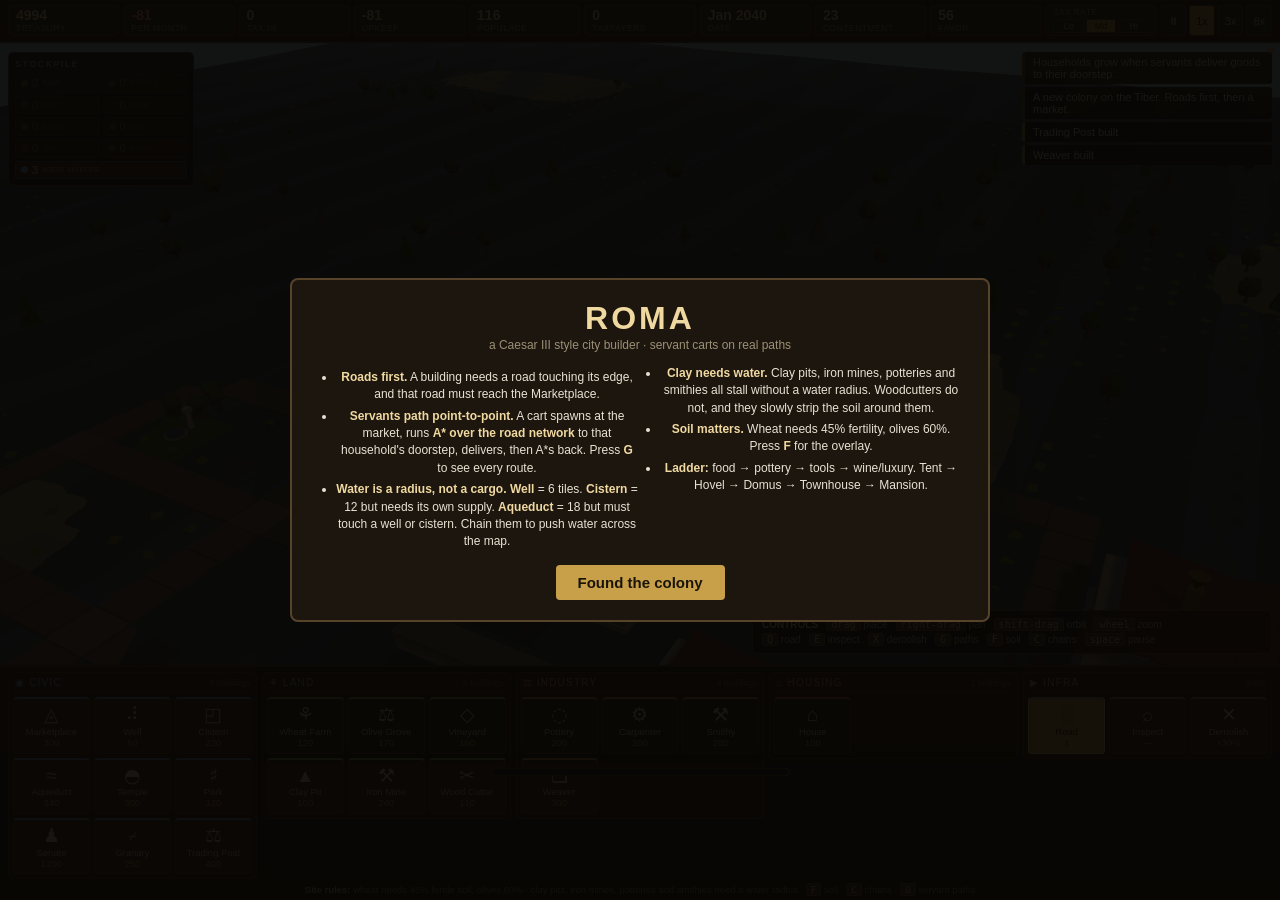
==== roma.html @ ec07c7ff "ROMA - 3D Caesar III style city builder" ====
<!DOCTYPE html><html><head><meta charset="utf-8">
<title>ROMA — a Caesar III style city builder</title>
<meta name="viewport" content="width=device-width,initial-scale=1">
<style>
*{box-sizing:border-box}
html,body{margin:0;height:100%;overflow:hidden;background:#0e1216;
 font-family:"Trebuchet MS",Verdana,sans-serif;color:#e8e2d4;user-select:none}
canvas{display:block}
button{font-family:inherit}

/* ================= top resource GRID ================= */
#top{position:fixed;top:0;left:0;right:0;z-index:10;
 background:linear-gradient(#241c14,#15110c);border-bottom:2px solid #4a3a22;padding:5px 8px;
 display:grid;grid-template-columns:repeat(auto-fit,minmax(84px,1fr));gap:4px;align-items:stretch}
#top{grid-auto-flow:row;grid-auto-columns:1fr}
.stat{background:#2e2418;border:1px solid #57432a;border-radius:4px;padding:2px 7px;font-size:10px;line-height:1.05}
.stat b{display:block;font-size:14px;color:#f0d9a0}
.stat span{color:#9c8f78;font-size:8.5px;text-transform:uppercase;letter-spacing:.5px}
.speeds{display:flex;gap:3px;align-items:center;justify-content:center}
.speeds button{background:#2e2418;color:#e8d2a0;border:1px solid #57432a;flex:1;height:100%;min-height:26px;
 cursor:pointer;border-radius:3px;font-size:11px}
.speeds button.on{background:#c8a04a;color:#1a1408}

/* ================= left: stockpile grid ================= */
#stockpanel{position:fixed;left:8px;top:52px;z-index:9;width:186px;
 background:rgba(16,12,8,.9);border:1px solid #57432a;border-radius:5px;padding:6px}
#stockpanel h4{margin:0 0 5px;font-size:9px;letter-spacing:1.4px;color:#9c8f78;text-transform:uppercase}
#res{display:grid;grid-template-columns:1fr 1fr;gap:3px}
.chip{background:rgba(46,36,24,.75);border:1px solid #43341f;border-radius:3px;padding:2px 5px;font-size:11px;
 display:flex;align-items:center;gap:4px;line-height:1.15}
.chip i{width:7px;height:7px;border-radius:50%;flex:0 0 auto}
.chip em{color:#9c8f78;font-style:normal;font-size:8.5px;display:block;letter-spacing:.3px}
.chip b{font-weight:normal}
.chip.zero{opacity:.4}
.chip.water{grid-column:1/-1;border-color:#2a4a68}

/* ================= notifications ================= */
#msgs{position:fixed;top:52px;right:8px;width:250px;z-index:9;display:flex;flex-direction:column;gap:3px}
#msgs div{background:rgba(18,14,9,.88);border-left:3px solid #6a5a3a;border-radius:3px;padding:4px 8px;font-size:11px;
 display:flex;justify-content:space-between;gap:6px;animation:slide .25s ease-out}
@keyframes slide{from{opacity:0;transform:translateX(14px)}to{opacity:1;transform:none}}
#msgs div.ok{border-color:#7aa85a}#msgs div.bad{border-color:#c85a5a}#msgs div.good{border-color:#c8a04a}
#msgs .ct{color:#9c8f78;font-size:10px}
#msgdot{position:fixed;top:47px;right:6px;width:6px;height:6px;border-radius:50%;background:#c8a04a;transition:opacity .4s;z-index:12}

/* ================= chain chart grid ================= */
#chains{position:fixed;left:8px;top:196px;width:352px;max-height:50vh;overflow-y:auto;z-index:9;
 background:rgba(16,12,8,.95);border:1px solid #57432a;border-radius:5px;padding:7px 9px;display:none}
#chains h3{margin:0 0 3px;font-size:9px;letter-spacing:1.4px;color:#f0d9a0;text-transform:uppercase}
#chains .hint{color:#9c8f78;font-size:9.5px;margin:0 0 7px;line-height:1.35}
#chgrid{display:grid;grid-template-columns:1fr 1fr;gap:3px}
.chcell{background:rgba(46,36,24,.55);border:1px solid #43341f;border-left-width:3px;border-radius:3px;
 padding:3px 5px;font-size:10px;line-height:1.25}
.chcell.civic{border-left-color:#6a8ac8}.chcell.prod{border-left-color:#7aa85a}
.chcell.ind{border-left-color:#c88a4a}.chcell.res{border-left-color:#c85a7a}.chcell.infra{border-left-color:#8a8a8a}
.chname{display:flex;align-items:center;gap:4px;color:#f0d9a0;font-size:10px}
.chreq{color:#b9a97f;font-size:9px;display:block;margin-top:1px}

/* ================= selection ================= */
#selbox{position:fixed;right:8px;top:196px;width:250px;background:rgba(18,14,9,.94);border:1px solid #57432a;
 border-radius:5px;padding:8px 10px;z-index:9;font-size:11.5px;display:none}
#selbox .hdr{color:#f0d9a0;font-size:14px;margin-bottom:5px;border-bottom:1px solid #4a3a22;padding-bottom:3px;
 display:flex;justify-content:space-between}
#selbox .body2{color:#9c8f78;font-size:10.5px;margin:5px 0}
#selbox .warn{color:#ff9090;margin:4px 0;font-size:10.5px}
#selbox button{background:#5a2a22;color:#ffd0c0;border:1px solid #8a4a3a;border-radius:3px;padding:3px 8px;
 cursor:pointer;font-size:11px}
#selgrid{display:grid;grid-template-columns:1fr 1fr;gap:3px;margin:5px 0}
#selgrid div{background:rgba(46,36,24,.5);border:1px solid #43341f;border-radius:3px;padding:2px 5px;font-size:10px}
#selgrid span{display:block;color:#9c8f78;font-size:8.5px;text-transform:uppercase}

/* ================= help ================= */
#help{position:fixed;right:8px;bottom:122px;background:rgba(16,12,8,.86);border:1px solid #57432a;border-radius:5px;
 padding:6px 9px;font-size:10px;z-index:9;color:#bdb29a;line-height:1.5}
#help b{color:#f0d9a0}
kbd{background:#3a2e1e;border:1px solid #6a5436;border-radius:3px;padding:0 4px;color:#f0d9a0}

#ghostinfo{position:fixed;left:50%;transform:translateX(-50%);bottom:124px;min-width:300px;text-align:center;z-index:11;background:rgba(18,14,9,.92);
 border:1px solid #57432a;border-radius:4px;padding:3px 12px;font-size:11.5px;color:#d8ceb8;pointer-events:none}

/* ================= command GRID dock (AoE style) ================= */
#bar{position:fixed;left:0;right:0;bottom:0;z-index:10;background:linear-gradient(#1a140d,#0d0a07);
 border-top:2px solid #4a3a22;padding:5px 8px}
#dock{display:flex;flex-wrap:wrap;justify-content:center;gap:5px;align-items:flex-start;max-width:1560px;margin:0 auto}
.group{background:rgba(28,21,13,.75);border:1px solid #43341f;border-radius:5px;padding:4px;
 flex:1 1 14%;min-width:212px;max-width:300px}
.ghead{display:flex;justify-content:space-between;align-items:baseline;font-size:10px;letter-spacing:1.2px;
 text-transform:uppercase;padding:0 2px 4px;margin-bottom:4px;border-bottom:1px solid #43341f}
.gsub{color:#7a6a4a;letter-spacing:0;text-transform:none;font-size:8.5px}
.g-civic .ghead{color:#8fb0e8}.g-prod .ghead{color:#9cc87a}
.g-ind .ghead{color:#e0a868}.g-res .ghead{color:#e884a4}.g-infra .ghead{color:#b0b0b0}
.cards{display:grid;grid-template-columns:repeat(3,minmax(0,1fr));gap:4px}
.card{background:#241b12;border:1px solid #43341f;border-top:2px solid #5a4630;border-radius:4px;
 padding:5px 4px 4px;cursor:pointer;text-align:center;line-height:1.15;overflow:hidden;
 display:flex;flex-direction:column;align-items:center;justify-content:flex-start}
.card:hover{background:#3f2f1e;transform:translateY(-1px)}
.card.on{background:#c8a04a;border-color:#f0d9a0;color:#1a1408}
.card.on .ccost{color:#4a3a10}
.card .cic{font-size:19px;line-height:1.15;color:#e8dcc0}
.card.on .cic{color:#2a2010}
.cnm{font-size:9.5px;color:#d8ceb8;margin-top:1px;white-space:nowrap;overflow:hidden;text-overflow:ellipsis;max-width:100%}
.card.on .cnm{color:#1a1408}
.ccost{font-size:9.5px;color:#c8a04a;line-height:1.1}
.card.civic{border-top-color:#6a8ac8}.card.prod{border-top-color:#7aa85a}
.card.ind{border-top-color:#c88a4a}.card.res{border-top-color:#c85a7a}.card.infra{border-top-color:#8a8a8a}
.card.poor{opacity:.5}
.card.danger{border-top-color:#c85a5a}
#docknote{font-size:9.5px;color:#8a7c62;margin-top:5px;text-align:center}
#docknote b{color:#c8b088}
#help{position:fixed;right:8px;bottom:246px;width:520px;}

/* ================= treasury stat cards ================= */
.stat.money b{color:#f0d9a0}
.stat.pos b{color:#8fe08f}.stat.neg b{color:#ff9090}
.stat.taxrate{display:flex;flex-direction:column;justify-content:center;gap:2px}
.stat .trbtns{display:flex;gap:2px}
.stat .trbtns button{flex:1;background:#2e2418;color:#c8b898;border:1px solid #57432a;border-radius:2px;
 font-size:9px;padding:1px 0;cursor:pointer}
.stat .trbtns button.on{background:#c8a04a;color:#1a1408}

/* ================= intro ================= */
#intro{position:fixed;inset:0;background:rgba(8,6,4,.93);z-index:50;display:flex;align-items:center;justify-content:center}
#intro .card{max-width:700px;background:#1d160e;border:2px solid #57432a;border-radius:8px;padding:20px 26px}
#intro h1{margin:0 0 2px;color:#f0d9a0;font-size:32px;letter-spacing:3px}
#intro h2{margin:0 0 12px;color:#9c8f78;font-size:12px;font-weight:normal}
#intro ul{padding-left:18px;margin:0;columns:2;column-gap:22px}
#intro li{margin:4px 0;font-size:12px;line-height:1.45;break-inside:avoid}
#intro button{margin-top:14px;background:#c8a04a;color:#1a1408;border:none;border-radius:4px;
 padding:9px 22px;font-size:15px;cursor:pointer;font-weight:bold}
#intro b{color:#f0d9a0}

</style></head><body>
<div id="top"></div>
<div id="stockpanel"><h4>Stockpile</h4><div id="res"></div></div>
<div id="msgdot"></div>
<div id="msgs"></div>
<div id="chains"><h3>Production chains</h3>
  <p class="hint">Every industry states what it eats and what it makes. Water and soil are site requirements, not cargo.</p>
  <div id="chgrid"></div></div>
<div id="selbox"></div>
<div id="help">
<b>CONTROLS</b> &nbsp; <kbd>drag</kbd> place &nbsp; <kbd>right-drag</kbd> pan &nbsp; <kbd>shift-drag</kbd> orbit &nbsp; <kbd>wheel</kbd> zoom<br>
<kbd>Q</kbd> road &nbsp; <kbd>E</kbd> inspect &nbsp; <kbd>X</kbd> demolish &nbsp; <kbd>G</kbd> paths &nbsp; <kbd>F</kbd> soil &nbsp; <kbd>C</kbd> chains &nbsp; <kbd>space</kbd> pause
</div>
<div id="ghostinfo"></div>
<div id="bar">
  <div id="dock"></div>
  <div id="docknote"><b>Site rules:</b> wheat needs 45% fertile soil, olives 60% &middot; clay pits, iron mines, potteries and smithies need a water radius &middot; <kbd>F</kbd> soil &middot; <kbd>C</kbd> chains &middot; <kbd>G</kbd> servant paths</div>
</div>
<div id="intro"><div class="card">
<h1>ROMA</h1><h2>a Caesar III style city builder &middot; servant carts on real paths</h2>
<ul>
<li><b>Roads first.</b> A building needs a road touching its edge, and that road must reach the Marketplace.</li>
<li><b>Servants path point-to-point.</b> A cart spawns at the market, runs <b>A* over the road network</b> to that
    household's doorstep, delivers, then A*s back. Press <b>G</b> to see every route.</li>
<li><b>Water is a radius, not a cargo.</b> <b>Well</b> = 6 tiles. <b>Cistern</b> = 12 but needs its own supply.
    <b>Aqueduct</b> = 18 but must touch a well or cistern. Chain them to push water across the map.</li>
<li><b>Clay needs water.</b> Clay pits, iron mines, potteries and smithies all stall without a water radius.
    Woodcutters do not, and they slowly strip the soil around them.</li>
<li><b>Soil matters.</b> Wheat needs 45% fertility, olives 60%. Press <b>F</b> for the overlay.</li>
<li><b>Ladder:</b> food &rarr; pottery &rarr; tools &rarr; wine/luxury.
    Tent &rarr; Hovel &rarr; Domus &rarr; Townhouse &rarr; Mansion.</li>
</ul>
<button onclick="document.getElementById('intro').style.display='none'">Found the colony</button>
</div></div>
<script>/**
 * @license
 * Copyright 2010-2023 Three.js Authors
 * SPDX-License-Identifier: MIT
 */
const REVISION = '160';

const MOUSE = { LEFT: 0, MIDDLE: 1, RIGHT: 2, ROTATE: 0, DOLLY: 1, PAN: 2 };
const TOUCH = { ROTATE: 0, PAN: 1, DOLLY_PAN: 2, DOLLY_ROTATE: 3 };
const CullFaceNone = 0;
const CullFaceBack = 1;
const CullFaceFront = 2;
const CullFaceFrontBack = 3;
const BasicShadowMap = 0;
const PCFShadowMap = 1;
const PCFSoftShadowMap = 2;
const VSMShadowMap = 3;
const FrontSide = 0;
const BackSide = 1;
const DoubleSide = 2;
const TwoPassDoubleSide = 2; // r149
const NoBlending = 0;
const NormalBlending = 1;
const AdditiveBlending = 2;
const SubtractiveBlending = 3;
const MultiplyBlending = 4;
const CustomBlending = 5;
const AddEquation = 100;
const SubtractEquation = 101;
const ReverseSubtractEquation = 102;
const MinEquation = 103;
const MaxEquation = 104;
const ZeroFactor = 200;
const OneFactor = 201;
const SrcColorFactor = 202;
const OneMinusSrcColorFactor = 203;
const SrcAlphaFactor = 204;
const OneMinusSrcAlphaFactor = 205;
const DstAlphaFactor = 206;
const OneMinusDstAlphaFactor = 207;
const DstColorFactor = 208;
const OneMinusDstColorFactor = 209;
const SrcAlphaSaturateFactor = 210;
const ConstantColorFactor = 211;
const OneMinusConstantColorFactor = 212;
const ConstantAlphaFactor = 213;
const OneMinusConstantAlphaFactor = 214;
const NeverDepth = 0;
const AlwaysDepth = 1;
const LessDepth = 2;
const LessEqualDepth = 3;
const EqualDepth = 4;
const GreaterEqualDepth = 5;
const GreaterDepth = 6;
const NotEqualDepth = 7;
const MultiplyOperation = 0;
const MixOperation = 1;
const AddOperation = 2;
const NoToneMapping = 0;
const LinearToneMapping = 1;
const ReinhardToneMapping = 2;
const CineonToneMapping = 3;
const ACESFilmicToneMapping = 4;
const CustomToneMapping = 5;
const AgXToneMapping = 6;
const AttachedBindMode = 'attached';
const DetachedBindMode = 'detached';

const UVMapping = 300;
const CubeReflectionMapping = 301;
const CubeRefractionMapping = 302;
const EquirectangularReflectionMapping = 303;
const EquirectangularRefractionMapping = 304;
const CubeUVReflectionMapping = 306;
const RepeatWrapping = 1000;
const ClampToEdgeWrapping = 1001;
const MirroredRepeatWrapping = 1002;
const NearestFilter = 1003;
const NearestMipmapNearestFilter = 1004;
const NearestMipMapNearestFilter = 1004;
const NearestMipmapLinearFilter = 1005;
const NearestMipMapLinearFilter = 1005;
const LinearFilter = 1006;
const LinearMipmapNearestFilter = 1007;
const LinearMipMapNearestFilter = 1007;
const LinearMipmapLinearFilter = 1008;
const LinearMipMapLinearFilter = 1008;
const UnsignedByteType = 1009;
const ByteType = 1010;
const ShortType = 1011;
const UnsignedShortType = 1012;
const IntType = 1013;
const UnsignedIntType = 1014;
const FloatType = 1015;
const HalfFloatType = 1016;
const UnsignedShort4444Type = 1017;
const UnsignedShort5551Type = 1018;
const UnsignedInt248Type = 1020;
const AlphaFormat = 1021;
const RGBAFormat = 1023;
const LuminanceFormat = 1024;
const LuminanceAlphaFormat = 1025;
const DepthFormat = 1026;
const DepthStencilFormat = 1027;
const RedFormat = 1028;
const RedIntegerFormat = 1029;
const RGFormat = 1030;
const RGIntegerFormat = 1031;
const RGBAIntegerFormat = 1033;

const RGB_S3TC_DXT1_Format = 33776;
const RGBA_S3TC_DXT1_Format = 33777;
const RGBA_S3TC_DXT3_Format = 33778;
const RGBA_S3TC_DXT5_Format = 33779;
const RGB_PVRTC_4BPPV1_Format = 35840;
const RGB_PVRTC_2BPPV1_Format = 35841;
const RGBA_PVRTC_4BPPV1_Format = 35842;
const RGBA_PVRTC_2BPPV1_Format = 35843;
const RGB_ETC1_Format = 36196;
const RGB_ETC2_Format = 37492;
const RGBA_ETC2_EAC_Format = 37496;
const RGBA_ASTC_4x4_Format = 37808;
const RGBA_ASTC_5x4_Format = 37809;
const RGBA_ASTC_5x5_Format = 37810;
const RGBA_ASTC_6x5_Format = 37811;
const RGBA_ASTC_6x6_Format = 37812;
const RGBA_ASTC_8x5_Format = 37813;
const RGBA_ASTC_8x6_Format = 37814;
const RGBA_ASTC_8x8_Format = 37815;
const RGBA_ASTC_10x5_Format = 37816;
const RGBA_ASTC_10x6_Format = 37817;
const RGBA_ASTC_10x8_Format = 37818;
const RGBA_ASTC_10x10_Format = 37819;
const RGBA_ASTC_12x10_Format = 37820;
const RGBA_ASTC_12x12_Format = 37821;
const RGBA_BPTC_Format = 36492;
const RGB_BPTC_SIGNED_Format = 36494;
const RGB_BPTC_UNSIGNED_Format = 36495;
const RED_RGTC1_Format = 36283;
const SIGNED_RED_RGTC1_Format = 36284;
const RED_GREEN_RGTC2_Format = 36285;
const SIGNED_RED_GREEN_RGTC2_Format = 36286;
const LoopOnce = 2200;
const LoopRepeat = 2201;
const LoopPingPong = 2202;
const InterpolateDiscrete = 2300;
const InterpolateLinear = 2301;
const InterpolateSmooth = 2302;
const ZeroCurvatureEnding = 2400;
const ZeroSlopeEnding = 2401;
const WrapAroundEnding = 2402;
const NormalAnimationBlendMode = 2500;
const AdditiveAnimationBlendMode = 2501;
const TrianglesDrawMode = 0;
const TriangleStripDrawMode = 1;
const TriangleFanDrawMode = 2;
/** @deprecated Use LinearSRGBColorSpace or NoColorSpace in three.js r152+. */
const LinearEncoding = 3000;
/** @deprecated Use SRGBColorSpace in three.js r152+. */
const sRGBEncoding = 3001;
const BasicDepthPacking = 3200;
const RGBADepthPacking = 3201;
const TangentSpaceNormalMap = 0;
const ObjectSpaceNormalMap = 1;

// Color space string identifiers, matching CSS Color Module Level 4 and WebGPU names where available.
const NoColorSpace = '';
const SRGBColorSpace = 'srgb';
const LinearSRGBColorSpace = 'srgb-linear';
const DisplayP3ColorSpace = 'display-p3';
const LinearDisplayP3ColorSpace = 'display-p3-linear';

const LinearTransfer = 'linear';
const SRGBTransfer = 'srgb';

const Rec709Primaries = 'rec709';
const P3Primaries = 'p3';

const ZeroStencilOp = 0;
const KeepStencilOp = 7680;
const ReplaceStencilOp = 7681;
const IncrementStencilOp = 7682;
const DecrementStencilOp = 7683;
const IncrementWrapStencilOp = 34055;
const DecrementWrapStencilOp = 34056;
const InvertStencilOp = 5386;

const NeverStencilFunc = 512;
const LessStencilFunc = 513;
const EqualStencilFunc = 514;
const LessEqualStencilFunc = 515;
const GreaterStencilFunc = 516;
const NotEqualStencilFunc = 517;
const GreaterEqualStencilFunc = 518;
const AlwaysStencilFunc = 519;

const NeverCompare = 512;
const LessCompare = 513;
const EqualCompare = 514;
const LessEqualCompare = 515;
const GreaterCompare = 516;
const NotEqualCompare = 517;
const GreaterEqualCompare = 518;
const AlwaysCompare = 519;

const StaticDrawUsage = 35044;
const DynamicDrawUsage = 35048;
const StreamDrawUsage = 35040;
const StaticReadUsage = 35045;
const DynamicReadUsage = 35049;
const StreamReadUsage = 35041;
const StaticCopyUsage = 35046;
const DynamicCopyUsage = 35050;
const StreamCopyUsage = 35042;

const GLSL1 = '100';
const GLSL3 = '300 es';

const _SRGBAFormat = 1035; // fallback for WebGL 1

const WebGLCoordinateSystem = 2000;
const WebGPUCoordinateSystem = 2001;

/**
 * https://github.com/mrdoob/eventdispatcher.js/
 */

class EventDispatcher {

	addEventListener( type, listener ) {

		if ( this._listeners === undefined ) this._listeners = {};

		const listeners = this._listeners;

		if ( listeners[ type ] === undefined ) {

			listeners[ type ] = [];

		}

		if ( listeners[ type ].indexOf( listener ) === - 1 ) {

			listeners[ type ].push( listener );

		}

	}

	hasEventListener( type, listener ) {

		if ( this._listeners === undefined ) return false;

		const listeners = this._listeners;

		return listeners[ type ] !== undefined && listeners[ type ].indexOf( listener ) !== - 1;

	}

	removeEventListener( type, listener ) {

		if ( this._listeners === undefined ) return;

		const listeners = this._listeners;
		const listenerArray = listeners[ type ];

		if ( listenerArray !== undefined ) {

			const index = listenerArray.indexOf( listener );

			if ( index !== - 1 ) {

				listenerArray.splice( index, 1 );

			}

		}

	}

	dispatchEvent( event ) {

		if ( this._listeners === undefined ) return;

		const listeners = this._listeners;
		const listenerArray = listeners[ event.type ];

		if ( listenerArray !== undefined ) {

			event.target = this;

			// Make a copy, in case listeners are removed while iterating.
			const array = listenerArray.slice( 0 );

			for ( let i = 0, l = array.length; i < l; i ++ ) {

				array[ i ].call( this, event );

			}

			event.target = null;

		}

	}

}

const _lut = [ '00', '01', '02', '03', '04', '05', '06', '07', '08', '09', '0a', '0b', '0c', '0d', '0e', '0f', '10', '11', '12', '13', '14', '15', '16', '17', '18', '19', '1a', '1b', '1c', '1d', '1e', '1f', '20', '21', '22', '23', '24', '25', '26', '27', '28', '29', '2a', '2b', '2c', '2d', '2e', '2f', '30', '31', '32', '33', '34', '35', '36', '37', '38', '39', '3a', '3b', '3c', '3d', '3e', '3f', '40', '41', '42', '43', '44', '45', '46', '47', '48', '49', '4a', '4b', '4c', '4d', '4e', '4f', '50', '51', '52', '53', '54', '55', '56', '57', '58', '59', '5a', '5b', '5c', '5d', '5e', '5f', '60', '61', '62', '63', '64', '65', '66', '67', '68', '69', '6a', '6b', '6c', '6d', '6e', '6f', '70', '71', '72', '73', '74', '75', '76', '77', '78', '79', '7a', '7b', '7c', '7d', '7e', '7f', '80', '81', '82', '83', '84', '85', '86', '87', '88', '89', '8a', '8b', '8c', '8d', '8e', '8f', '90', '91', '92', '93', '94', '95', '96', '97', '98', '99', '9a', '9b', '9c', '9d', '9e', '9f', 'a0', 'a1', 'a2', 'a3', 'a4', 'a5', 'a6', 'a7', 'a8', 'a9', 'aa', 'ab', 'ac', 'ad', 'ae', 'af', 'b0', 'b1', 'b2', 'b3', 'b4', 'b5', 'b6', 'b7', 'b8', 'b9', 'ba', 'bb', 'bc', 'bd', 'be', 'bf', 'c0', 'c1', 'c2', 'c3', 'c4', 'c5', 'c6', 'c7', 'c8', 'c9', 'ca', 'cb', 'cc', 'cd', 'ce', 'cf', 'd0', 'd1', 'd2', 'd3', 'd4', 'd5', 'd6', 'd7', 'd8', 'd9', 'da', 'db', 'dc', 'dd', 'de', 'df', 'e0', 'e1', 'e2', 'e3', 'e4', 'e5', 'e6', 'e7', 'e8', 'e9', 'ea', 'eb', 'ec', 'ed', 'ee', 'ef', 'f0', 'f1', 'f2', 'f3', 'f4', 'f5', 'f6', 'f7', 'f8', 'f9', 'fa', 'fb', 'fc', 'fd', 'fe', 'ff' ];

let _seed = 1234567;


const DEG2RAD = Math.PI / 180;
const RAD2DEG = 180 / Math.PI;

// http://stackoverflow.com/questions/105034/how-to-create-a-guid-uuid-in-javascript/21963136#21963136
function generateUUID() {

	const d0 = Math.random() * 0xffffffff | 0;
	const d1 = Math.random() * 0xffffffff | 0;
	const d2 = Math.random() * 0xffffffff | 0;
	const d3 = Math.random() * 0xffffffff | 0;
	const uuid = _lut[ d0 & 0xff ] + _lut[ d0 >> 8 & 0xff ] + _lut[ d0 >> 16 & 0xff ] + _lut[ d0 >> 24 & 0xff ] + '-' +
			_lut[ d1 & 0xff ] + _lut[ d1 >> 8 & 0xff ] + '-' + _lut[ d1 >> 16 & 0x0f | 0x40 ] + _lut[ d1 >> 24 & 0xff ] + '-' +
			_lut[ d2 & 0x3f | 0x80 ] + _lut[ d2 >> 8 & 0xff ] + '-' + _lut[ d2 >> 16 & 0xff ] + _lut[ d2 >> 24 & 0xff ] +
			_lut[ d3 & 0xff ] + _lut[ d3 >> 8 & 0xff ] + _lut[ d3 >> 16 & 0xff ] + _lut[ d3 >> 24 & 0xff ];

	// .toLowerCase() here flattens concatenated strings to save heap memory space.
	return uuid.toLowerCase();

}

function clamp( value, min, max ) {

	return Math.max( min, Math.min( max, value ) );

}

// compute euclidean modulo of m % n
// https://en.wikipedia.org/wiki/Modulo_operation
function euclideanModulo( n, m ) {

	return ( ( n % m ) + m ) % m;

}

// Linear mapping from range <a1, a2> to range <b1, b2>
function mapLinear( x, a1, a2, b1, b2 ) {

	return b1 + ( x - a1 ) * ( b2 - b1 ) / ( a2 - a1 );

}

// https://www.gamedev.net/tutorials/programming/general-and-gameplay-programming/inverse-lerp-a-super-useful-yet-often-overlooked-function-r5230/
function inverseLerp( x, y, value ) {

	if ( x !== y ) {

		return ( value - x ) / ( y - x );

	} else {

		return 0;

	}

}

// https://en.wikipedia.org/wiki/Linear_interpolation
function lerp( x, y, t ) {

	return ( 1 - t ) * x + t * y;

}

// http://www.rorydriscoll.com/2016/03/07/frame-rate-independent-damping-using-lerp/
function damp( x, y, lambda, dt ) {

	return lerp( x, y, 1 - Math.exp( - lambda * dt ) );

}

// https://www.desmos.com/calculator/vcsjnyz7x4
function pingpong( x, length = 1 ) {

	return length - Math.abs( euclideanModulo( x, length * 2 ) - length );

}

// http://en.wikipedia.org/wiki/Smoothstep
function smoothstep( x, min, max ) {

	if ( x <= min ) return 0;
	if ( x >= max ) return 1;

	x = ( x - min ) / ( max - min );

	return x * x * ( 3 - 2 * x );

}

function smootherstep( x, min, max ) {

	if ( x <= min ) return 0;
	if ( x >= max ) return 1;

	x = ( x - min ) / ( max - min );

	return x * x * x * ( x * ( x * 6 - 15 ) + 10 );

}

// Random integer from <low, high> interval
function randInt( low, high ) {

	return low + Math.floor( Math.random() * ( high - low + 1 ) );

}

// Random float from <low, high> interval
function randFloat( low, high ) {

	return low + Math.random() * ( high - low );

}

// Random float from <-range/2, range/2> interval
function randFloatSpread( range ) {

	return range * ( 0.5 - Math.random() );

}

// Deterministic pseudo-random float in the interval [ 0, 1 ]
function seededRandom( s ) {

	if ( s !== undefined ) _seed = s;

	// Mulberry32 generator

	let t = _seed += 0x6D2B79F5;

	t = Math.imul( t ^ t >>> 15, t | 1 );

	t ^= t + Math.imul( t ^ t >>> 7, t | 61 );

	return ( ( t ^ t >>> 14 ) >>> 0 ) / 4294967296;

}

function degToRad( degrees ) {

	return degrees * DEG2RAD;

}

function radToDeg( radians ) {

	return radians * RAD2DEG;

}

function isPowerOfTwo( value ) {

	return ( value & ( value - 1 ) ) === 0 && value !== 0;

}

function ceilPowerOfTwo( value ) {

	return Math.pow( 2, Math.ceil( Math.log( value ) / Math.LN2 ) );

}

function floorPowerOfTwo( value ) {

	return Math.pow( 2, Math.floor( Math.log( value ) / Math.LN2 ) );

}

function setQuaternionFromProperEuler( q, a, b, c, order ) {

	// Intrinsic Proper Euler Angles - see https://en.wikipedia.org/wiki/Euler_angles

	// rotations are applied to the axes in the order specified by 'order'
	// rotation by angle 'a' is applied first, then by angle 'b', then by angle 'c'
	// angles are in radians

	const cos = Math.cos;
	const sin = Math.sin;

	const c2 = cos( b / 2 );
	const s2 = sin( b / 2 );

	const c13 = cos( ( a + c ) / 2 );
	const s13 = sin( ( a + c ) / 2 );

	const c1_3 = cos( ( a - c ) / 2 );
	const s1_3 = sin( ( a - c ) / 2 );

	const c3_1 = cos( ( c - a ) / 2 );
	const s3_1 = sin( ( c - a ) / 2 );

	switch ( order ) {

		case 'XYX':
			q.set( c2 * s13, s2 * c1_3, s2 * s1_3, c2 * c13 );
			break;

		case 'YZY':
			q.set( s2 * s1_3, c2 * s13, s2 * c1_3, c2 * c13 );
			break;

		case 'ZXZ':
			q.set( s2 * c1_3, s2 * s1_3, c2 * s13, c2 * c13 );
			break;

		case 'XZX':
			q.set( c2 * s13, s2 * s3_1, s2 * c3_1, c2 * c13 );
			break;

		case 'YXY':
			q.set( s2 * c3_1, c2 * s13, s2 * s3_1, c2 * c13 );
			break;

		case 'ZYZ':
			q.set( s2 * s3_1, s2 * c3_1, c2 * s13, c2 * c13 );
			break;

		default:
			console.warn( 'THREE.MathUtils: .setQuaternionFromProperEuler() encountered an unknown order: ' + order );

	}

}

function denormalize( value, array ) {

	switch ( array.constructor ) {

		case Float32Array:

			return value;

		case Uint32Array:

			return value / 4294967295.0;

		case Uint16Array:

			return value / 65535.0;

		case Uint8Array:

			return value / 255.0;

		case Int32Array:

			return Math.max( value / 2147483647.0, - 1.0 );

		case Int16Array:

			return Math.max( value / 32767.0, - 1.0 );

		case Int8Array:

			return Math.max( value / 127.0, - 1.0 );

		default:

			throw new Error( 'Invalid component type.' );

	}

}

function normalize( value, array ) {

	switch ( array.constructor ) {

		case Float32Array:

			return value;

		case Uint32Array:

			return Math.round( value * 4294967295.0 );

		case Uint16Array:

			return Math.round( value * 65535.0 );

		case Uint8Array:

			return Math.round( value * 255.0 );

		case Int32Array:

			return Math.round( value * 2147483647.0 );

		case Int16Array:

			return Math.round( value * 32767.0 );

		case Int8Array:

			return Math.round( value * 127.0 );

		default:

			throw new Error( 'Invalid component type.' );

	}

}

const MathUtils = {
	DEG2RAD: DEG2RAD,
	RAD2DEG: RAD2DEG,
	generateUUID: generateUUID,
	clamp: clamp,
	euclideanModulo: euclideanModulo,
	mapLinear: mapLinear,
	inverseLerp: inverseLerp,
	lerp: lerp,
	damp: damp,
	pingpong: pingpong,
	smoothstep: smoothstep,
	smootherstep: smootherstep,
	randInt: randInt,
	randFloat: randFloat,
	randFloatSpread: randFloatSpread,
	seededRandom: seededRandom,
	degToRad: degToRad,
	radToDeg: radToDeg,
	isPowerOfTwo: isPowerOfTwo,
	ceilPowerOfTwo: ceilPowerOfTwo,
	floorPowerOfTwo: floorPowerOfTwo,
	setQuaternionFromProperEuler: setQuaternionFromProperEuler,
	normalize: normalize,
	denormalize: denormalize
};

class Vector2 {

	constructor( x = 0, y = 0 ) {

		Vector2.prototype.isVector2 = true;

		this.x = x;
		this.y = y;

	}

	get width() {

		return this.x;

	}

	set width( value ) {

		this.x = value;

	}

	get height() {

		return this.y;

	}

	set height( value ) {

		this.y = value;

	}

	set( x, y ) {

		this.x = x;
		this.y = y;

		return this;

	}

	setScalar( scalar ) {

		this.x = scalar;
		this.y = scalar;

		return this;

	}

	setX( x ) {

		this.x = x;

		return this;

	}

	setY( y ) {

		this.y = y;

		return this;

	}

	setComponent( index, value ) {

		switch ( index ) {

			case 0: this.x = value; break;
			case 1: this.y = value; break;
			default: throw new Error( 'index is out of range: ' + index );

		}

		return this;

	}

	getComponent( index ) {

		switch ( index ) {

			case 0: return this.x;
			case 1: return this.y;
			default: throw new Error( 'index is out of range: ' + index );

		}

	}

	clone() {

		return new this.constructor( this.x, this.y );

	}

	copy( v ) {

		this.x = v.x;
		this.y = v.y;

		return this;

	}

	add( v ) {

		this.x += v.x;
		this.y += v.y;

		return this;

	}

	addScalar( s ) {

		this.x += s;
		this.y += s;

		return this;

	}

	addVectors( a, b ) {

		this.x = a.x + b.x;
		this.y = a.y + b.y;

		return this;

	}

	addScaledVector( v, s ) {

		this.x += v.x * s;
		this.y += v.y * s;

		return this;

	}

	sub( v ) {

		this.x -= v.x;
		this.y -= v.y;

		return this;

	}

	subScalar( s ) {

		this.x -= s;
		this.y -= s;

		return this;

	}

	subVectors( a, b ) {

		this.x = a.x - b.x;
		this.y = a.y - b.y;

		return this;

	}

	multiply( v ) {

		this.x *= v.x;
		this.y *= v.y;

		return this;

	}

	multiplyScalar( scalar ) {

		this.x *= scalar;
		this.y *= scalar;

		return this;

	}

	divide( v ) {

		this.x /= v.x;
		this.y /= v.y;

		return this;

	}

	divideScalar( scalar ) {

		return this.multiplyScalar( 1 / scalar );

	}

	applyMatrix3( m ) {

		const x = this.x, y = this.y;
		const e = m.elements;

		this.x = e[ 0 ] * x + e[ 3 ] * y + e[ 6 ];
		this.y = e[ 1 ] * x + e[ 4 ] * y + e[ 7 ];

		return this;

	}

	min( v ) {

		this.x = Math.min( this.x, v.x );
		this.y = Math.min( this.y, v.y );

		return this;

	}

	max( v ) {

		this.x = Math.max( this.x, v.x );
		this.y = Math.max( this.y, v.y );

		return this;

	}

	clamp( min, max ) {

		// assumes min < max, componentwise

		this.x = Math.max( min.x, Math.min( max.x, this.x ) );
		this.y = Math.max( min.y, Math.min( max.y, this.y ) );

		return this;

	}

	clampScalar( minVal, maxVal ) {

		this.x = Math.max( minVal, Math.min( maxVal, this.x ) );
		this.y = Math.max( minVal, Math.min( maxVal, this.y ) );

		return this;

	}

	clampLength( min, max ) {

		const length = this.length();

		return this.divideScalar( length || 1 ).multiplyScalar( Math.max( min, Math.min( max, length ) ) );

	}

	floor() {

		this.x = Math.floor( this.x );
		this.y = Math.floor( this.y );

		return this;

	}

	ceil() {

		this.x = Math.ceil( this.x );
		this.y = Math.ceil( this.y );

		return this;

	}

	round() {

		this.x = Math.round( this.x );
		this.y = Math.round( this.y );

		return this;

	}

	roundToZero() {

		this.x = Math.trunc( this.x );
		this.y = Math.trunc( this.y );

		return this;

	}

	negate() {

		this.x = - this.x;
		this.y = - this.y;

		return this;

	}

	dot( v ) {

		return this.x * v.x + this.y * v.y;

	}

	cross( v ) {

		return this.x * v.y - this.y * v.x;

	}

	lengthSq() {

		return this.x * this.x + this.y * this.y;

	}

	length() {

		return Math.sqrt( this.x * this.x + this.y * this.y );

	}

	manhattanLength() {

		return Math.abs( this.x ) + Math.abs( this.y );

	}

	normalize() {

		return this.divideScalar( this.length() || 1 );

	}

	angle() {

		// computes the angle in radians with respect to the positive x-axis

		const angle = Math.atan2( - this.y, - this.x ) + Math.PI;

		return angle;

	}

	angleTo( v ) {

		const denominator = Math.sqrt( this.lengthSq() * v.lengthSq() );

		if ( denominator === 0 ) return Math.PI / 2;

		const theta = this.dot( v ) / denominator;

		// clamp, to handle numerical problems

		return Math.acos( clamp( theta, - 1, 1 ) );

	}

	distanceTo( v ) {

		return Math.sqrt( this.distanceToSquared( v ) );

	}

	distanceToSquared( v ) {

		const dx = this.x - v.x, dy = this.y - v.y;
		return dx * dx + dy * dy;

	}

	manhattanDistanceTo( v ) {

		return Math.abs( this.x - v.x ) + Math.abs( this.y - v.y );

	}

	setLength( length ) {

		return this.normalize().multiplyScalar( length );

	}

	lerp( v, alpha ) {

		this.x += ( v.x - this.x ) * alpha;
		this.y += ( v.y - this.y ) * alpha;

		return this;

	}

	lerpVectors( v1, v2, alpha ) {

		this.x = v1.x + ( v2.x - v1.x ) * alpha;
		this.y = v1.y + ( v2.y - v1.y ) * alpha;

		return this;

	}

	equals( v ) {

		return ( ( v.x === this.x ) && ( v.y === this.y ) );

	}

	fromArray( array, offset = 0 ) {

		this.x = array[ offset ];
		this.y = array[ offset + 1 ];

		return this;

	}

	toArray( array = [], offset = 0 ) {

		array[ offset ] = this.x;
		array[ offset + 1 ] = this.y;

		return array;

	}

	fromBufferAttribute( attribute, index ) {

		this.x = attribute.getX( index );
		this.y = attribute.getY( index );

		return this;

	}

	rotateAround( center, angle ) {

		const c = Math.cos( angle ), s = Math.sin( angle );

		const x = this.x - center.x;
		const y = this.y - center.y;

		this.x = x * c - y * s + center.x;
		this.y = x * s + y * c + center.y;

		return this;

	}

	random() {

		this.x = Math.random();
		this.y = Math.random();

		return this;

	}

	*[ Symbol.iterator ]() {

		yield this.x;
		yield this.y;

	}

}

class Matrix3 {

	constructor( n11, n12, n13, n21, n22, n23, n31, n32, n33 ) {

		Matrix3.prototype.isMatrix3 = true;

		this.elements = [

			1, 0, 0,
			0, 1, 0,
			0, 0, 1

		];

		if ( n11 !== undefined ) {

			this.set( n11, n12, n13, n21, n22, n23, n31, n32, n33 );

		}

	}

	set( n11, n12, n13, n21, n22, n23, n31, n32, n33 ) {

		const te = this.elements;

		te[ 0 ] = n11; te[ 1 ] = n21; te[ 2 ] = n31;
		te[ 3 ] = n12; te[ 4 ] = n22; te[ 5 ] = n32;
		te[ 6 ] = n13; te[ 7 ] = n23; te[ 8 ] = n33;

		return this;

	}

	identity() {

		this.set(

			1, 0, 0,
			0, 1, 0,
			0, 0, 1

		);

		return this;

	}

	copy( m ) {

		const te = this.elements;
		const me = m.elements;

		te[ 0 ] = me[ 0 ]; te[ 1 ] = me[ 1 ]; te[ 2 ] = me[ 2 ];
		te[ 3 ] = me[ 3 ]; te[ 4 ] = me[ 4 ]; te[ 5 ] = me[ 5 ];
		te[ 6 ] = me[ 6 ]; te[ 7 ] = me[ 7 ]; te[ 8 ] = me[ 8 ];

		return this;

	}

	extractBasis( xAxis, yAxis, zAxis ) {

		xAxis.setFromMatrix3Column( this, 0 );
		yAxis.setFromMatrix3Column( this, 1 );
		zAxis.setFromMatrix3Column( this, 2 );

		return this;

	}

	setFromMatrix4( m ) {

		const me = m.elements;

		this.set(

			me[ 0 ], me[ 4 ], me[ 8 ],
			me[ 1 ], me[ 5 ], me[ 9 ],
			me[ 2 ], me[ 6 ], me[ 10 ]

		);

		return this;

	}

	multiply( m ) {

		return this.multiplyMatrices( this, m );

	}

	premultiply( m ) {

		return this.multiplyMatrices( m, this );

	}

	multiplyMatrices( a, b ) {

		const ae = a.elements;
		const be = b.elements;
		const te = this.elements;

		const a11 = ae[ 0 ], a12 = ae[ 3 ], a13 = ae[ 6 ];
		const a21 = ae[ 1 ], a22 = ae[ 4 ], a23 = ae[ 7 ];
		const a31 = ae[ 2 ], a32 = ae[ 5 ], a33 = ae[ 8 ];

		const b11 = be[ 0 ], b12 = be[ 3 ], b13 = be[ 6 ];
		const b21 = be[ 1 ], b22 = be[ 4 ], b23 = be[ 7 ];
		const b31 = be[ 2 ], b32 = be[ 5 ], b33 = be[ 8 ];

		te[ 0 ] = a11 * b11 + a12 * b21 + a13 * b31;
		te[ 3 ] = a11 * b12 + a12 * b22 + a13 * b32;
		te[ 6 ] = a11 * b13 + a12 * b23 + a13 * b33;

		te[ 1 ] = a21 * b11 + a22 * b21 + a23 * b31;
		te[ 4 ] = a21 * b12 + a22 * b22 + a23 * b32;
		te[ 7 ] = a21 * b13 + a22 * b23 + a23 * b33;

		te[ 2 ] = a31 * b11 + a32 * b21 + a33 * b31;
		te[ 5 ] = a31 * b12 + a32 * b22 + a33 * b32;
		te[ 8 ] = a31 * b13 + a32 * b23 + a33 * b33;

		return this;

	}

	multiplyScalar( s ) {

		const te = this.elements;

		te[ 0 ] *= s; te[ 3 ] *= s; te[ 6 ] *= s;
		te[ 1 ] *= s; te[ 4 ] *= s; te[ 7 ] *= s;
		te[ 2 ] *= s; te[ 5 ] *= s; te[ 8 ] *= s;

		return this;

	}

	determinant() {

		const te = this.elements;

		const a = te[ 0 ], b = te[ 1 ], c = te[ 2 ],
			d = te[ 3 ], e = te[ 4 ], f = te[ 5 ],
			g = te[ 6 ], h = te[ 7 ], i = te[ 8 ];

		return a * e * i - a * f * h - b * d * i + b * f * g + c * d * h - c * e * g;

	}

	invert() {

		const te = this.elements,

			n11 = te[ 0 ], n21 = te[ 1 ], n31 = te[ 2 ],
			n12 = te[ 3 ], n22 = te[ 4 ], n32 = te[ 5 ],
			n13 = te[ 6 ], n23 = te[ 7 ], n33 = te[ 8 ],

			t11 = n33 * n22 - n32 * n23,
			t12 = n32 * n13 - n33 * n12,
			t13 = n23 * n12 - n22 * n13,

			det = n11 * t11 + n21 * t12 + n31 * t13;

		if ( det === 0 ) return this.set( 0, 0, 0, 0, 0, 0, 0, 0, 0 );

		const detInv = 1 / det;

		te[ 0 ] = t11 * detInv;
		te[ 1 ] = ( n31 * n23 - n33 * n21 ) * detInv;
		te[ 2 ] = ( n32 * n21 - n31 * n22 ) * detInv;

		te[ 3 ] = t12 * detInv;
		te[ 4 ] = ( n33 * n11 - n31 * n13 ) * detInv;
		te[ 5 ] = ( n31 * n12 - n32 * n11 ) * detInv;

		te[ 6 ] = t13 * detInv;
		te[ 7 ] = ( n21 * n13 - n23 * n11 ) * detInv;
		te[ 8 ] = ( n22 * n11 - n21 * n12 ) * detInv;

		return this;

	}

	transpose() {

		let tmp;
		const m = this.elements;

		tmp = m[ 1 ]; m[ 1 ] = m[ 3 ]; m[ 3 ] = tmp;
		tmp = m[ 2 ]; m[ 2 ] = m[ 6 ]; m[ 6 ] = tmp;
		tmp = m[ 5 ]; m[ 5 ] = m[ 7 ]; m[ 7 ] = tmp;

		return this;

	}

	getNormalMatrix( matrix4 ) {

		return this.setFromMatrix4( matrix4 ).invert().transpose();

	}

	transposeIntoArray( r ) {

		const m = this.elements;

		r[ 0 ] = m[ 0 ];
		r[ 1 ] = m[ 3 ];
		r[ 2 ] = m[ 6 ];
		r[ 3 ] = m[ 1 ];
		r[ 4 ] = m[ 4 ];
		r[ 5 ] = m[ 7 ];
		r[ 6 ] = m[ 2 ];
		r[ 7 ] = m[ 5 ];
		r[ 8 ] = m[ 8 ];

		return this;

	}

	setUvTransform( tx, ty, sx, sy, rotation, cx, cy ) {

		const c = Math.cos( rotation );
		const s = Math.sin( rotation );

		this.set(
			sx * c, sx * s, - sx * ( c * cx + s * cy ) + cx + tx,
			- sy * s, sy * c, - sy * ( - s * cx + c * cy ) + cy + ty,
			0, 0, 1
		);

		return this;

	}

	//

	scale( sx, sy ) {

		this.premultiply( _m3.makeScale( sx, sy ) );

		return this;

	}

	rotate( theta ) {

		this.premultiply( _m3.makeRotation( - theta ) );

		return this;

	}

	translate( tx, ty ) {

		this.premultiply( _m3.makeTranslation( tx, ty ) );

		return this;

	}

	// for 2D Transforms

	makeTranslation( x, y ) {

		if ( x.isVector2 ) {

			this.set(

				1, 0, x.x,
				0, 1, x.y,
				0, 0, 1

			);

		} else {

			this.set(

				1, 0, x,
				0, 1, y,
				0, 0, 1

			);

		}

		return this;

	}

	makeRotation( theta ) {

		// counterclockwise

		const c = Math.cos( theta );
		const s = Math.sin( theta );

		this.set(

			c, - s, 0,
			s, c, 0,
			0, 0, 1

		);

		return this;

	}

	makeScale( x, y ) {

		this.set(

			x, 0, 0,
			0, y, 0,
			0, 0, 1

		);

		return this;

	}

	//

	equals( matrix ) {

		const te = this.elements;
		const me = matrix.elements;

		for ( let i = 0; i < 9; i ++ ) {

			if ( te[ i ] !== me[ i ] ) return false;

		}

		return true;

	}

	fromArray( array, offset = 0 ) {

		for ( let i = 0; i < 9; i ++ ) {

			this.elements[ i ] = array[ i + offset ];

		}

		return this;

	}

	toArray( array = [], offset = 0 ) {

		const te = this.elements;

		array[ offset ] = te[ 0 ];
		array[ offset + 1 ] = te[ 1 ];
		array[ offset + 2 ] = te[ 2 ];

		array[ offset + 3 ] = te[ 3 ];
		array[ offset + 4 ] = te[ 4 ];
		array[ offset + 5 ] = te[ 5 ];

		array[ offset + 6 ] = te[ 6 ];
		array[ offset + 7 ] = te[ 7 ];
		array[ offset + 8 ] = te[ 8 ];

		return array;

	}

	clone() {

		return new this.constructor().fromArray( this.elements );

	}

}

const _m3 = /*@__PURE__*/ new Matrix3();

function arrayNeedsUint32( array ) {

	// assumes larger values usually on last

	for ( let i = array.length - 1; i >= 0; -- i ) {

		if ( array[ i ] >= 65535 ) return true; // account for PRIMITIVE_RESTART_FIXED_INDEX, #24565

	}

	return false;

}

const TYPED_ARRAYS = {
	Int8Array: Int8Array,
	Uint8Array: Uint8Array,
	Uint8ClampedArray: Uint8ClampedArray,
	Int16Array: Int16Array,
	Uint16Array: Uint16Array,
	Int32Array: Int32Array,
	Uint32Array: Uint32Array,
	Float32Array: Float32Array,
	Float64Array: Float64Array
};

function getTypedArray( type, buffer ) {

	return new TYPED_ARRAYS[ type ]( buffer );

}

function createElementNS( name ) {

	return document.createElementNS( 'http://www.w3.org/1999/xhtml', name );

}

function createCanvasElement() {

	const canvas = createElementNS( 'canvas' );
	canvas.style.display = 'block';
	return canvas;

}

const _cache = {};

function warnOnce( message ) {

	if ( message in _cache ) return;

	_cache[ message ] = true;

	console.warn( message );

}

/**
 * Matrices converting P3 <-> Rec. 709 primaries, without gamut mapping
 * or clipping. Based on W3C specifications for sRGB and Display P3,
 * and ICC specifications for the D50 connection space. Values in/out
 * are _linear_ sRGB and _linear_ Display P3.
 *
 * Note that both sRGB and Display P3 use the sRGB transfer functions.
 *
 * Reference:
 * - http://www.russellcottrell.com/photo/matrixCalculator.htm
 */

const LINEAR_SRGB_TO_LINEAR_DISPLAY_P3 = /*@__PURE__*/ new Matrix3().set(
	0.8224621, 0.177538, 0.0,
	0.0331941, 0.9668058, 0.0,
	0.0170827, 0.0723974, 0.9105199,
);

const LINEAR_DISPLAY_P3_TO_LINEAR_SRGB = /*@__PURE__*/ new Matrix3().set(
	1.2249401, - 0.2249404, 0.0,
	- 0.0420569, 1.0420571, 0.0,
	- 0.0196376, - 0.0786361, 1.0982735
);

/**
 * Defines supported color spaces by transfer function and primaries,
 * and provides conversions to/from the Linear-sRGB reference space.
 */
const COLOR_SPACES = {
	[ LinearSRGBColorSpace ]: {
		transfer: LinearTransfer,
		primaries: Rec709Primaries,
		toReference: ( color ) => color,
		fromReference: ( color ) => color,
	},
	[ SRGBColorSpace ]: {
		transfer: SRGBTransfer,
		primaries: Rec709Primaries,
		toReference: ( color ) => color.convertSRGBToLinear(),
		fromReference: ( color ) => color.convertLinearToSRGB(),
	},
	[ LinearDisplayP3ColorSpace ]: {
		transfer: LinearTransfer,
		primaries: P3Primaries,
		toReference: ( color ) => color.applyMatrix3( LINEAR_DISPLAY_P3_TO_LINEAR_SRGB ),
		fromReference: ( color ) => color.applyMatrix3( LINEAR_SRGB_TO_LINEAR_DISPLAY_P3 ),
	},
	[ DisplayP3ColorSpace ]: {
		transfer: SRGBTransfer,
		primaries: P3Primaries,
		toReference: ( color ) => color.convertSRGBToLinear().applyMatrix3( LINEAR_DISPLAY_P3_TO_LINEAR_SRGB ),
		fromReference: ( color ) => color.applyMatrix3( LINEAR_SRGB_TO_LINEAR_DISPLAY_P3 ).convertLinearToSRGB(),
	},
};

const SUPPORTED_WORKING_COLOR_SPACES = new Set( [ LinearSRGBColorSpace, LinearDisplayP3ColorSpace ] );

const ColorManagement = {

	enabled: true,

	_workingColorSpace: LinearSRGBColorSpace,

	get workingColorSpace() {

		return this._workingColorSpace;

	},

	set workingColorSpace( colorSpace ) {

		if ( ! SUPPORTED_WORKING_COLOR_SPACES.has( colorSpace ) ) {

			throw new Error( `Unsupported working color space, "${ colorSpace }".` );

		}

		this._workingColorSpace = colorSpace;

	},

	convert: function ( color, sourceColorSpace, targetColorSpace ) {

		if ( this.enabled === false || sourceColorSpace === targetColorSpace || ! sourceColorSpace || ! targetColorSpace ) {

			return color;

		}

		const sourceToReference = COLOR_SPACES[ sourceColorSpace ].toReference;
		const targetFromReference = COLOR_SPACES[ targetColorSpace ].fromReference;

		return targetFromReference( sourceToReference( color ) );

	},

	fromWorkingColorSpace: function ( color, targetColorSpace ) {

		return this.convert( color, this._workingColorSpace, targetColorSpace );

	},

	toWorkingColorSpace: function ( color, sourceColorSpace ) {

		return this.convert( color, sourceColorSpace, this._workingColorSpace );

	},

	getPrimaries: function ( colorSpace ) {

		return COLOR_SPACES[ colorSpace ].primaries;

	},

	getTransfer: function ( colorSpace ) {

		if ( colorSpace === NoColorSpace ) return LinearTransfer;

		return COLOR_SPACES[ colorSpace ].transfer;

	},

};


function SRGBToLinear( c ) {

	return ( c < 0.04045 ) ? c * 0.0773993808 : Math.pow( c * 0.9478672986 + 0.0521327014, 2.4 );

}

function LinearToSRGB( c ) {

	return ( c < 0.0031308 ) ? c * 12.92 : 1.055 * ( Math.pow( c, 0.41666 ) ) - 0.055;

}

let _canvas;

class ImageUtils {

	static getDataURL( image ) {

		if ( /^data:/i.test( image.src ) ) {

			return image.src;

		}

		if ( typeof HTMLCanvasElement === 'undefined' ) {

			return image.src;

		}

		let canvas;

		if ( image instanceof HTMLCanvasElement ) {

			canvas = image;

		} else {

			if ( _canvas === undefined ) _canvas = createElementNS( 'canvas' );

			_canvas.width = image.width;
			_canvas.height = image.height;

			const context = _canvas.getContext( '2d' );

			if ( image instanceof ImageData ) {

				context.putImageData( image, 0, 0 );

			} else {

				context.drawImage( image, 0, 0, image.width, image.height );

			}

			canvas = _canvas;

		}

		if ( canvas.width > 2048 || canvas.height > 2048 ) {

			console.warn( 'THREE.ImageUtils.getDataURL: Image converted to jpg for performance reasons', image );

			return canvas.toDataURL( 'image/jpeg', 0.6 );

		} else {

			return canvas.toDataURL( 'image/png' );

		}

	}

	static sRGBToLinear( image ) {

		if ( ( typeof HTMLImageElement !== 'undefined' && image instanceof HTMLImageElement ) ||
			( typeof HTMLCanvasElement !== 'undefined' && image instanceof HTMLCanvasElement ) ||
			( typeof ImageBitmap !== 'undefined' && image instanceof ImageBitmap ) ) {

			const canvas = createElementNS( 'canvas' );

			canvas.width = image.width;
			canvas.height = image.height;

			const context = canvas.getContext( '2d' );
			context.drawImage( image, 0, 0, image.width, image.height );

			const imageData = context.getImageData( 0, 0, image.width, image.height );
			const data = imageData.data;

			for ( let i = 0; i < data.length; i ++ ) {

				data[ i ] = SRGBToLinear( data[ i ] / 255 ) * 255;

			}

			context.putImageData( imageData, 0, 0 );

			return canvas;

		} else if ( image.data ) {

			const data = image.data.slice( 0 );

			for ( let i = 0; i < data.length; i ++ ) {

				if ( data instanceof Uint8Array || data instanceof Uint8ClampedArray ) {

					data[ i ] = Math.floor( SRGBToLinear( data[ i ] / 255 ) * 255 );

				} else {

					// assuming float

					data[ i ] = SRGBToLinear( data[ i ] );

				}

			}

			return {
				data: data,
				width: image.width,
				height: image.height
			};

		} else {

			console.warn( 'THREE.ImageUtils.sRGBToLinear(): Unsupported image type. No color space conversion applied.' );
			return image;

		}

	}

}

let _sourceId = 0;

class Source {

	constructor( data = null ) {

		this.isSource = true;

		Object.defineProperty( this, 'id', { value: _sourceId ++ } );

		this.uuid = generateUUID();

		this.data = data;

		this.version = 0;

	}

	set needsUpdate( value ) {

		if ( value === true ) this.version ++;

	}

	toJSON( meta ) {

		const isRootObject = ( meta === undefined || typeof meta === 'string' );

		if ( ! isRootObject && meta.images[ this.uuid ] !== undefined ) {

			return meta.images[ this.uuid ];

		}

		const output = {
			uuid: this.uuid,
			url: ''
		};

		const data = this.data;

		if ( data !== null ) {

			let url;

			if ( Array.isArray( data ) ) {

				// cube texture

				url = [];

				for ( let i = 0, l = data.length; i < l; i ++ ) {

					if ( data[ i ].isDataTexture ) {

						url.push( serializeImage( data[ i ].image ) );

					} else {

						url.push( serializeImage( data[ i ] ) );

					}

				}

			} else {

				// texture

				url = serializeImage( data );

			}

			output.url = url;

		}

		if ( ! isRootObject ) {

			meta.images[ this.uuid ] = output;

		}

		return output;

	}

}

function serializeImage( image ) {

	if ( ( typeof HTMLImageElement !== 'undefined' && image instanceof HTMLImageElement ) ||
		( typeof HTMLCanvasElement !== 'undefined' && image instanceof HTMLCanvasElement ) ||
		( typeof ImageBitmap !== 'undefined' && image instanceof ImageBitmap ) ) {

		// default images

		return ImageUtils.getDataURL( image );

	} else {

		if ( image.data ) {

			// images of DataTexture

			return {
				data: Array.from( image.data ),
				width: image.width,
				height: image.height,
				type: image.data.constructor.name
			};

		} else {

			console.warn( 'THREE.Texture: Unable to serialize Texture.' );
			return {};

		}

	}

}

let _textureId = 0;

class Texture extends EventDispatcher {

	constructor( image = Texture.DEFAULT_IMAGE, mapping = Texture.DEFAULT_MAPPING, wrapS = ClampToEdgeWrapping, wrapT = ClampToEdgeWrapping, magFilter = LinearFilter, minFilter = LinearMipmapLinearFilter, format = RGBAFormat, type = UnsignedByteType, anisotropy = Texture.DEFAULT_ANISOTROPY, colorSpace = NoColorSpace ) {

		super();

		this.isTexture = true;

		Object.defineProperty( this, 'id', { value: _textureId ++ } );

		this.uuid = generateUUID();

		this.name = '';

		this.source = new Source( image );
		this.mipmaps = [];

		this.mapping = mapping;
		this.channel = 0;

		this.wrapS = wrapS;
		this.wrapT = wrapT;

		this.magFilter = magFilter;
		this.minFilter = minFilter;

		this.anisotropy = anisotropy;

		this.format = format;
		this.internalFormat = null;
		this.type = type;

		this.offset = new Vector2( 0, 0 );
		this.repeat = new Vector2( 1, 1 );
		this.center = new Vector2( 0, 0 );
		this.rotation = 0;

		this.matrixAutoUpdate = true;
		this.matrix = new Matrix3();

		this.generateMipmaps = true;
		this.premultiplyAlpha = false;
		this.flipY = true;
		this.unpackAlignment = 4;	// valid values: 1, 2, 4, 8 (see http://www.khronos.org/opengles/sdk/docs/man/xhtml/glPixelStorei.xml)

		if ( typeof colorSpace === 'string' ) {

			this.colorSpace = colorSpace;

		} else { // @deprecated, r152

			warnOnce( 'THREE.Texture: Property .encoding has been replaced by .colorSpace.' );
			this.colorSpace = colorSpace === sRGBEncoding ? SRGBColorSpace : NoColorSpace;

		}


		this.userData = {};

		this.version = 0;
		this.onUpdate = null;

		this.isRenderTargetTexture = false; // indicates whether a texture belongs to a render target or not
		this.needsPMREMUpdate = false; // indicates whether this texture should be processed by PMREMGenerator or not (only relevant for render target textures)

	}

	get image() {

		return this.source.data;

	}

	set image( value = null ) {

		this.source.data = value;

	}

	updateMatrix() {

		this.matrix.setUvTransform( this.offset.x, this.offset.y, this.repeat.x, this.repeat.y, this.rotation, this.center.x, this.center.y );

	}

	clone() {

		return new this.constructor().copy( this );

	}

	copy( source ) {

		this.name = source.name;

		this.source = source.source;
		this.mipmaps = source.mipmaps.slice( 0 );

		this.mapping = source.mapping;
		this.channel = source.channel;

		this.wrapS = source.wrapS;
		this.wrapT = source.wrapT;

		this.magFilter = source.magFilter;
		this.minFilter = source.minFilter;

		this.anisotropy = source.anisotropy;

		this.format = source.format;
		this.internalFormat = source.internalFormat;
		this.type = source.type;

		this.offset.copy( source.offset );
		this.repeat.copy( source.repeat );
		this.center.copy( source.center );
		this.rotation = source.rotation;

		this.matrixAutoUpdate = source.matrixAutoUpdate;
		this.matrix.copy( source.matrix );

		this.generateMipmaps = source.generateMipmaps;
		this.premultiplyAlpha = source.premultiplyAlpha;
		this.flipY = source.flipY;
		this.unpackAlignment = source.unpackAlignment;
		this.colorSpace = source.colorSpace;

		this.userData = JSON.parse( JSON.stringify( source.userData ) );

		this.needsUpdate = true;

		return this;

	}

	toJSON( meta ) {

		const isRootObject = ( meta === undefined || typeof meta === 'string' );

		if ( ! isRootObject && meta.textures[ this.uuid ] !== undefined ) {

			return meta.textures[ this.uuid ];

		}

		const output = {

			metadata: {
				version: 4.6,
				type: 'Texture',
				generator: 'Texture.toJSON'
			},

			uuid: this.uuid,
			name: this.name,

			image: this.source.toJSON( meta ).uuid,

			mapping: this.mapping,
			channel: this.channel,

			repeat: [ this.repeat.x, this.repeat.y ],
			offset: [ this.offset.x, this.offset.y ],
			center: [ this.center.x, this.center.y ],
			rotation: this.rotation,

			wrap: [ this.wrapS, this.wrapT ],

			format: this.format,
			internalFormat: this.internalFormat,
			type: this.type,
			colorSpace: this.colorSpace,

			minFilter: this.minFilter,
			magFilter: this.magFilter,
			anisotropy: this.anisotropy,

			flipY: this.flipY,

			generateMipmaps: this.generateMipmaps,
			premultiplyAlpha: this.premultiplyAlpha,
			unpackAlignment: this.unpackAlignment

		};

		if ( Object.keys( this.userData ).length > 0 ) output.userData = this.userData;

		if ( ! isRootObject ) {

			meta.textures[ this.uuid ] = output;

		}

		return output;

	}

	dispose() {

		this.dispatchEvent( { type: 'dispose' } );

	}

	transformUv( uv ) {

		if ( this.mapping !== UVMapping ) return uv;

		uv.applyMatrix3( this.matrix );

		if ( uv.x < 0 || uv.x > 1 ) {

			switch ( this.wrapS ) {

				case RepeatWrapping:

					uv.x = uv.x - Math.floor( uv.x );
					break;

				case ClampToEdgeWrapping:

					uv.x = uv.x < 0 ? 0 : 1;
					break;

				case MirroredRepeatWrapping:

					if ( Math.abs( Math.floor( uv.x ) % 2 ) === 1 ) {

						uv.x = Math.ceil( uv.x ) - uv.x;

					} else {

						uv.x = uv.x - Math.floor( uv.x );

					}

					break;

			}

		}

		if ( uv.y < 0 || uv.y > 1 ) {

			switch ( this.wrapT ) {

				case RepeatWrapping:

					uv.y = uv.y - Math.floor( uv.y );
					break;

				case ClampToEdgeWrapping:

					uv.y = uv.y < 0 ? 0 : 1;
					break;

				case MirroredRepeatWrapping:

					if ( Math.abs( Math.floor( uv.y ) % 2 ) === 1 ) {

						uv.y = Math.ceil( uv.y ) - uv.y;

					} else {

						uv.y = uv.y - Math.floor( uv.y );

					}

					break;

			}

		}

		if ( this.flipY ) {

			uv.y = 1 - uv.y;

		}

		return uv;

	}

	set needsUpdate( value ) {

		if ( value === true ) {

			this.version ++;
			this.source.needsUpdate = true;

		}

	}

	get encoding() { // @deprecated, r152

		warnOnce( 'THREE.Texture: Property .encoding has been replaced by .colorSpace.' );
		return this.colorSpace === SRGBColorSpace ? sRGBEncoding : LinearEncoding;

	}

	set encoding( encoding ) { // @deprecated, r152

		warnOnce( 'THREE.Texture: Property .encoding has been replaced by .colorSpace.' );
		this.colorSpace = encoding === sRGBEncoding ? SRGBColorSpace : NoColorSpace;

	}

}

Texture.DEFAULT_IMAGE = null;
Texture.DEFAULT_MAPPING = UVMapping;
Texture.DEFAULT_ANISOTROPY = 1;

class Vector4 {

	constructor( x = 0, y = 0, z = 0, w = 1 ) {

		Vector4.prototype.isVector4 = true;

		this.x = x;
		this.y = y;
		this.z = z;
		this.w = w;

	}

	get width() {

		return this.z;

	}

	set width( value ) {

		this.z = value;

	}

	get height() {

		return this.w;

	}

	set height( value ) {

		this.w = value;

	}

	set( x, y, z, w ) {

		this.x = x;
		this.y = y;
		this.z = z;
		this.w = w;

		return this;

	}

	setScalar( scalar ) {

		this.x = scalar;
		this.y = scalar;
		this.z = scalar;
		this.w = scalar;

		return this;

	}

	setX( x ) {

		this.x = x;

		return this;

	}

	setY( y ) {

		this.y = y;

		return this;

	}

	setZ( z ) {

		this.z = z;

		return this;

	}

	setW( w ) {

		this.w = w;

		return this;

	}

	setComponent( index, value ) {

		switch ( index ) {

			case 0: this.x = value; break;
			case 1: this.y = value; break;
			case 2: this.z = value; break;
			case 3: this.w = value; break;
			default: throw new Error( 'index is out of range: ' + index );

		}

		return this;

	}

	getComponent( index ) {

		switch ( index ) {

			case 0: return this.x;
			case 1: return this.y;
			case 2: return this.z;
			case 3: return this.w;
			default: throw new Error( 'index is out of range: ' + index );

		}

	}

	clone() {

		return new this.constructor( this.x, this.y, this.z, this.w );

	}

	copy( v ) {

		this.x = v.x;
		this.y = v.y;
		this.z = v.z;
		this.w = ( v.w !== undefined ) ? v.w : 1;

		return this;

	}

	add( v ) {

		this.x += v.x;
		this.y += v.y;
		this.z += v.z;
		this.w += v.w;

		return this;

	}

	addScalar( s ) {

		this.x += s;
		this.y += s;
		this.z += s;
		this.w += s;

		return this;

	}

	addVectors( a, b ) {

		this.x = a.x + b.x;
		this.y = a.y + b.y;
		this.z = a.z + b.z;
		this.w = a.w + b.w;

		return this;

	}

	addScaledVector( v, s ) {

		this.x += v.x * s;
		this.y += v.y * s;
		this.z += v.z * s;
		this.w += v.w * s;

		return this;

	}

	sub( v ) {

		this.x -= v.x;
		this.y -= v.y;
		this.z -= v.z;
		this.w -= v.w;

		return this;

	}

	subScalar( s ) {

		this.x -= s;
		this.y -= s;
		this.z -= s;
		this.w -= s;

		return this;

	}

	subVectors( a, b ) {

		this.x = a.x - b.x;
		this.y = a.y - b.y;
		this.z = a.z - b.z;
		this.w = a.w - b.w;

		return this;

	}

	multiply( v ) {

		this.x *= v.x;
		this.y *= v.y;
		this.z *= v.z;
		this.w *= v.w;

		return this;

	}

	multiplyScalar( scalar ) {

		this.x *= scalar;
		this.y *= scalar;
		this.z *= scalar;
		this.w *= scalar;

		return this;

	}

	applyMatrix4( m ) {

		const x = this.x, y = this.y, z = this.z, w = this.w;
		const e = m.elements;

		this.x = e[ 0 ] * x + e[ 4 ] * y + e[ 8 ] * z + e[ 12 ] * w;
		this.y = e[ 1 ] * x + e[ 5 ] * y + e[ 9 ] * z + e[ 13 ] * w;
		this.z = e[ 2 ] * x + e[ 6 ] * y + e[ 10 ] * z + e[ 14 ] * w;
		this.w = e[ 3 ] * x + e[ 7 ] * y + e[ 11 ] * z + e[ 15 ] * w;

		return this;

	}

	divideScalar( scalar ) {

		return this.multiplyScalar( 1 / scalar );

	}

	setAxisAngleFromQuaternion( q ) {

		// http://www.euclideanspace.com/maths/geometry/rotations/conversions/quaternionToAngle/index.htm

		// q is assumed to be normalized

		this.w = 2 * Math.acos( q.w );

		const s = Math.sqrt( 1 - q.w * q.w );

		if ( s < 0.0001 ) {

			this.x = 1;
			this.y = 0;
			this.z = 0;

		} else {

			this.x = q.x / s;
			this.y = q.y / s;
			this.z = q.z / s;

		}

		return this;

	}

	setAxisAngleFromRotationMatrix( m ) {

		// http://www.euclideanspace.com/maths/geometry/rotations/conversions/matrixToAngle/index.htm

		// assumes the upper 3x3 of m is a pure rotation matrix (i.e, unscaled)

		let angle, x, y, z; // variables for result
		const epsilon = 0.01,		// margin to allow for rounding errors
			epsilon2 = 0.1,		// margin to distinguish between 0 and 180 degrees

			te = m.elements,

			m11 = te[ 0 ], m12 = te[ 4 ], m13 = te[ 8 ],
			m21 = te[ 1 ], m22 = te[ 5 ], m23 = te[ 9 ],
			m31 = te[ 2 ], m32 = te[ 6 ], m33 = te[ 10 ];

		if ( ( Math.abs( m12 - m21 ) < epsilon ) &&
		     ( Math.abs( m13 - m31 ) < epsilon ) &&
		     ( Math.abs( m23 - m32 ) < epsilon ) ) {

			// singularity found
			// first check for identity matrix which must have +1 for all terms
			// in leading diagonal and zero in other terms

			if ( ( Math.abs( m12 + m21 ) < epsilon2 ) &&
			     ( Math.abs( m13 + m31 ) < epsilon2 ) &&
			     ( Math.abs( m23 + m32 ) < epsilon2 ) &&
			     ( Math.abs( m11 + m22 + m33 - 3 ) < epsilon2 ) ) {

				// this singularity is identity matrix so angle = 0

				this.set( 1, 0, 0, 0 );

				return this; // zero angle, arbitrary axis

			}

			// otherwise this singularity is angle = 180

			angle = Math.PI;

			const xx = ( m11 + 1 ) / 2;
			const yy = ( m22 + 1 ) / 2;
			const zz = ( m33 + 1 ) / 2;
			const xy = ( m12 + m21 ) / 4;
			const xz = ( m13 + m31 ) / 4;
			const yz = ( m23 + m32 ) / 4;

			if ( ( xx > yy ) && ( xx > zz ) ) {

				// m11 is the largest diagonal term

				if ( xx < epsilon ) {

					x = 0;
					y = 0.707106781;
					z = 0.707106781;

				} else {

					x = Math.sqrt( xx );
					y = xy / x;
					z = xz / x;

				}

			} else if ( yy > zz ) {

				// m22 is the largest diagonal term

				if ( yy < epsilon ) {

					x = 0.707106781;
					y = 0;
					z = 0.707106781;

				} else {

					y = Math.sqrt( yy );
					x = xy / y;
					z = yz / y;

				}

			} else {

				// m33 is the largest diagonal term so base result on this

				if ( zz < epsilon ) {

					x = 0.707106781;
					y = 0.707106781;
					z = 0;

				} else {

					z = Math.sqrt( zz );
					x = xz / z;
					y = yz / z;

				}

			}

			this.set( x, y, z, angle );

			return this; // return 180 deg rotation

		}

		// as we have reached here there are no singularities so we can handle normally

		let s = Math.sqrt( ( m32 - m23 ) * ( m32 - m23 ) +
			( m13 - m31 ) * ( m13 - m31 ) +
			( m21 - m12 ) * ( m21 - m12 ) ); // used to normalize

		if ( Math.abs( s ) < 0.001 ) s = 1;

		// prevent divide by zero, should not happen if matrix is orthogonal and should be
		// caught by singularity test above, but I've left it in just in case

		this.x = ( m32 - m23 ) / s;
		this.y = ( m13 - m31 ) / s;
		this.z = ( m21 - m12 ) / s;
		this.w = Math.acos( ( m11 + m22 + m33 - 1 ) / 2 );

		return this;

	}

	min( v ) {

		this.x = Math.min( this.x, v.x );
		this.y = Math.min( this.y, v.y );
		this.z = Math.min( this.z, v.z );
		this.w = Math.min( this.w, v.w );

		return this;

	}

	max( v ) {

		this.x = Math.max( this.x, v.x );
		this.y = Math.max( this.y, v.y );
		this.z = Math.max( this.z, v.z );
		this.w = Math.max( this.w, v.w );

		return this;

	}

	clamp( min, max ) {

		// assumes min < max, componentwise

		this.x = Math.max( min.x, Math.min( max.x, this.x ) );
		this.y = Math.max( min.y, Math.min( max.y, this.y ) );
		this.z = Math.max( min.z, Math.min( max.z, this.z ) );
		this.w = Math.max( min.w, Math.min( max.w, this.w ) );

		return this;

	}

	clampScalar( minVal, maxVal ) {

		this.x = Math.max( minVal, Math.min( maxVal, this.x ) );
		this.y = Math.max( minVal, Math.min( maxVal, this.y ) );
		this.z = Math.max( minVal, Math.min( maxVal, this.z ) );
		this.w = Math.max( minVal, Math.min( maxVal, this.w ) );

		return this;

	}

	clampLength( min, max ) {

		const length = this.length();

		return this.divideScalar( length || 1 ).multiplyScalar( Math.max( min, Math.min( max, length ) ) );

	}

	floor() {

		this.x = Math.floor( this.x );
		this.y = Math.floor( this.y );
		this.z = Math.floor( this.z );
		this.w = Math.floor( this.w );

		return this;

	}

	ceil() {

		this.x = Math.ceil( this.x );
		this.y = Math.ceil( this.y );
		this.z = Math.ceil( this.z );
		this.w = Math.ceil( this.w );

		return this;

	}

	round() {

		this.x = Math.round( this.x );
		this.y = Math.round( this.y );
		this.z = Math.round( this.z );
		this.w = Math.round( this.w );

		return this;

	}

	roundToZero() {

		this.x = Math.trunc( this.x );
		this.y = Math.trunc( this.y );
		this.z = Math.trunc( this.z );
		this.w = Math.trunc( this.w );

		return this;

	}

	negate() {

		this.x = - this.x;
		this.y = - this.y;
		this.z = - this.z;
		this.w = - this.w;

		return this;

	}

	dot( v ) {

		return this.x * v.x + this.y * v.y + this.z * v.z + this.w * v.w;

	}

	lengthSq() {

		return this.x * this.x + this.y * this.y + this.z * this.z + this.w * this.w;

	}

	length() {

		return Math.sqrt( this.x * this.x + this.y * this.y + this.z * this.z + this.w * this.w );

	}

	manhattanLength() {

		return Math.abs( this.x ) + Math.abs( this.y ) + Math.abs( this.z ) + Math.abs( this.w );

	}

	normalize() {

		return this.divideScalar( this.length() || 1 );

	}

	setLength( length ) {

		return this.normalize().multiplyScalar( length );

	}

	lerp( v, alpha ) {

		this.x += ( v.x - this.x ) * alpha;
		this.y += ( v.y - this.y ) * alpha;
		this.z += ( v.z - this.z ) * alpha;
		this.w += ( v.w - this.w ) * alpha;

		return this;

	}

	lerpVectors( v1, v2, alpha ) {

		this.x = v1.x + ( v2.x - v1.x ) * alpha;
		this.y = v1.y + ( v2.y - v1.y ) * alpha;
		this.z = v1.z + ( v2.z - v1.z ) * alpha;
		this.w = v1.w + ( v2.w - v1.w ) * alpha;

		return this;

	}

	equals( v ) {

		return ( ( v.x === this.x ) && ( v.y === this.y ) && ( v.z === this.z ) && ( v.w === this.w ) );

	}

	fromArray( array, offset = 0 ) {

		this.x = array[ offset ];
		this.y = array[ offset + 1 ];
		this.z = array[ offset + 2 ];
		this.w = array[ offset + 3 ];

		return this;

	}

	toArray( array = [], offset = 0 ) {

		array[ offset ] = this.x;
		array[ offset + 1 ] = this.y;
		array[ offset + 2 ] = this.z;
		array[ offset + 3 ] = this.w;

		return array;

	}

	fromBufferAttribute( attribute, index ) {

		this.x = attribute.getX( index );
		this.y = attribute.getY( index );
		this.z = attribute.getZ( index );
		this.w = attribute.getW( index );

		return this;

	}

	random() {

		this.x = Math.random();
		this.y = Math.random();
		this.z = Math.random();
		this.w = Math.random();

		return this;

	}

	*[ Symbol.iterator ]() {

		yield this.x;
		yield this.y;
		yield this.z;
		yield this.w;

	}

}

/*
 In options, we can specify:
 * Texture parameters for an auto-generated target texture
 * depthBuffer/stencilBuffer: Booleans to indicate if we should generate these buffers
*/
class RenderTarget extends EventDispatcher {

	constructor( width = 1, height = 1, options = {} ) {

		super();

		this.isRenderTarget = true;

		this.width = width;
		this.height = height;
		this.depth = 1;

		this.scissor = new Vector4( 0, 0, width, height );
		this.scissorTest = false;

		this.viewport = new Vector4( 0, 0, width, height );

		const image = { width: width, height: height, depth: 1 };

		if ( options.encoding !== undefined ) {

			// @deprecated, r152
			warnOnce( 'THREE.WebGLRenderTarget: option.encoding has been replaced by option.colorSpace.' );
			options.colorSpace = options.encoding === sRGBEncoding ? SRGBColorSpace : NoColorSpace;

		}

		options = Object.assign( {
			generateMipmaps: false,
			internalFormat: null,
			minFilter: LinearFilter,
			depthBuffer: true,
			stencilBuffer: false,
			depthTexture: null,
			samples: 0
		}, options );

		this.texture = new Texture( image, options.mapping, options.wrapS, options.wrapT, options.magFilter, options.minFilter, options.format, options.type, options.anisotropy, options.colorSpace );
		this.texture.isRenderTargetTexture = true;

		this.texture.flipY = false;
		this.texture.generateMipmaps = options.generateMipmaps;
		this.texture.internalFormat = options.internalFormat;

		this.depthBuffer = options.depthBuffer;
		this.stencilBuffer = options.stencilBuffer;

		this.depthTexture = options.depthTexture;

		this.samples = options.samples;

	}

	setSize( width, height, depth = 1 ) {

		if ( this.width !== width || this.height !== height || this.depth !== depth ) {

			this.width = width;
			this.height = height;
			this.depth = depth;

			this.texture.image.width = width;
			this.texture.image.height = height;
			this.texture.image.depth = depth;

			this.dispose();

		}

		this.viewport.set( 0, 0, width, height );
		this.scissor.set( 0, 0, width, height );

	}

	clone() {

		return new this.constructor().copy( this );

	}

	copy( source ) {

		this.width = source.width;
		this.height = source.height;
		this.depth = source.depth;

		this.scissor.copy( source.scissor );
		this.scissorTest = source.scissorTest;

		this.viewport.copy( source.viewport );

		this.texture = source.texture.clone();
		this.texture.isRenderTargetTexture = true;

		// ensure image object is not shared, see #20328

		const image = Object.assign( {}, source.texture.image );
		this.texture.source = new Source( image );

		this.depthBuffer = source.depthBuffer;
		this.stencilBuffer = source.stencilBuffer;

		if ( source.depthTexture !== null ) this.depthTexture = source.depthTexture.clone();

		this.samples = source.samples;

		return this;

	}

	dispose() {

		this.dispatchEvent( { type: 'dispose' } );

	}

}

class WebGLRenderTarget extends RenderTarget {

	constructor( width = 1, height = 1, options = {} ) {

		super( width, height, options );

		this.isWebGLRenderTarget = true;

	}

}

class DataArrayTexture extends Texture {

	constructor( data = null, width = 1, height = 1, depth = 1 ) {

		super( null );

		this.isDataArrayTexture = true;

		this.image = { data, width, height, depth };

		this.magFilter = NearestFilter;
		this.minFilter = NearestFilter;

		this.wrapR = ClampToEdgeWrapping;

		this.generateMipmaps = false;
		this.flipY = false;
		this.unpackAlignment = 1;

	}

}

class WebGLArrayRenderTarget extends WebGLRenderTarget {

	constructor( width = 1, height = 1, depth = 1, options = {} ) {

		super( width, height, options );

		this.isWebGLArrayRenderTarget = true;

		this.depth = depth;

		this.texture = new DataArrayTexture( null, width, height, depth );

		this.texture.isRenderTargetTexture = true;

	}

}

class Data3DTexture extends Texture {

	constructor( data = null, width = 1, height = 1, depth = 1 ) {

		// We're going to add .setXXX() methods for setting properties later.
		// Users can still set in DataTexture3D directly.
		//
		//	const texture = new THREE.DataTexture3D( data, width, height, depth );
		// 	texture.anisotropy = 16;
		//
		// See #14839

		super( null );

		this.isData3DTexture = true;

		this.image = { data, width, height, depth };

		this.magFilter = NearestFilter;
		this.minFilter = NearestFilter;

		this.wrapR = ClampToEdgeWrapping;

		this.generateMipmaps = false;
		this.flipY = false;
		this.unpackAlignment = 1;

	}

}

class WebGL3DRenderTarget extends WebGLRenderTarget {

	constructor( width = 1, height = 1, depth = 1, options = {} ) {

		super( width, height, options );

		this.isWebGL3DRenderTarget = true;

		this.depth = depth;

		this.texture = new Data3DTexture( null, width, height, depth );

		this.texture.isRenderTargetTexture = true;

	}

}

class WebGLMultipleRenderTargets extends WebGLRenderTarget {

	constructor( width = 1, height = 1, count = 1, options = {} ) {

		super( width, height, options );

		this.isWebGLMultipleRenderTargets = true;

		const texture = this.texture;

		this.texture = [];

		for ( let i = 0; i < count; i ++ ) {

			this.texture[ i ] = texture.clone();
			this.texture[ i ].isRenderTargetTexture = true;

		}

	}

	setSize( width, height, depth = 1 ) {

		if ( this.width !== width || this.height !== height || this.depth !== depth ) {

			this.width = width;
			this.height = height;
			this.depth = depth;

			for ( let i = 0, il = this.texture.length; i < il; i ++ ) {

				this.texture[ i ].image.width = width;
				this.texture[ i ].image.height = height;
				this.texture[ i ].image.depth = depth;

			}

			this.dispose();

		}

		this.viewport.set( 0, 0, width, height );
		this.scissor.set( 0, 0, width, height );

	}

	copy( source ) {

		this.dispose();

		this.width = source.width;
		this.height = source.height;
		this.depth = source.depth;

		this.scissor.copy( source.scissor );
		this.scissorTest = source.scissorTest;

		this.viewport.copy( source.viewport );

		this.depthBuffer = source.depthBuffer;
		this.stencilBuffer = source.stencilBuffer;

		if ( source.depthTexture !== null ) this.depthTexture = source.depthTexture.clone();

		this.texture.length = 0;

		for ( let i = 0, il = source.texture.length; i < il; i ++ ) {

			this.texture[ i ] = source.texture[ i ].clone();
			this.texture[ i ].isRenderTargetTexture = true;

		}

		return this;

	}

}

class Quaternion {

	constructor( x = 0, y = 0, z = 0, w = 1 ) {

		this.isQuaternion = true;

		this._x = x;
		this._y = y;
		this._z = z;
		this._w = w;

	}

	static slerpFlat( dst, dstOffset, src0, srcOffset0, src1, srcOffset1, t ) {

		// fuzz-free, array-based Quaternion SLERP operation

		let x0 = src0[ srcOffset0 + 0 ],
			y0 = src0[ srcOffset0 + 1 ],
			z0 = src0[ srcOffset0 + 2 ],
			w0 = src0[ srcOffset0 + 3 ];

		const x1 = src1[ srcOffset1 + 0 ],
			y1 = src1[ srcOffset1 + 1 ],
			z1 = src1[ srcOffset1 + 2 ],
			w1 = src1[ srcOffset1 + 3 ];

		if ( t === 0 ) {

			dst[ dstOffset + 0 ] = x0;
			dst[ dstOffset + 1 ] = y0;
			dst[ dstOffset + 2 ] = z0;
			dst[ dstOffset + 3 ] = w0;
			return;

		}

		if ( t === 1 ) {

			dst[ dstOffset + 0 ] = x1;
			dst[ dstOffset + 1 ] = y1;
			dst[ dstOffset + 2 ] = z1;
			dst[ dstOffset + 3 ] = w1;
			return;

		}

		if ( w0 !== w1 || x0 !== x1 || y0 !== y1 || z0 !== z1 ) {

			let s = 1 - t;
			const cos = x0 * x1 + y0 * y1 + z0 * z1 + w0 * w1,
				dir = ( cos >= 0 ? 1 : - 1 ),
				sqrSin = 1 - cos * cos;

			// Skip the Slerp for tiny steps to avoid numeric problems:
			if ( sqrSin > Number.EPSILON ) {

				const sin = Math.sqrt( sqrSin ),
					len = Math.atan2( sin, cos * dir );

				s = Math.sin( s * len ) / sin;
				t = Math.sin( t * len ) / sin;

			}

			const tDir = t * dir;

			x0 = x0 * s + x1 * tDir;
			y0 = y0 * s + y1 * tDir;
			z0 = z0 * s + z1 * tDir;
			w0 = w0 * s + w1 * tDir;

			// Normalize in case we just did a lerp:
			if ( s === 1 - t ) {

				const f = 1 / Math.sqrt( x0 * x0 + y0 * y0 + z0 * z0 + w0 * w0 );

				x0 *= f;
				y0 *= f;
				z0 *= f;
				w0 *= f;

			}

		}

		dst[ dstOffset ] = x0;
		dst[ dstOffset + 1 ] = y0;
		dst[ dstOffset + 2 ] = z0;
		dst[ dstOffset + 3 ] = w0;

	}

	static multiplyQuaternionsFlat( dst, dstOffset, src0, srcOffset0, src1, srcOffset1 ) {

		const x0 = src0[ srcOffset0 ];
		const y0 = src0[ srcOffset0 + 1 ];
		const z0 = src0[ srcOffset0 + 2 ];
		const w0 = src0[ srcOffset0 + 3 ];

		const x1 = src1[ srcOffset1 ];
		const y1 = src1[ srcOffset1 + 1 ];
		const z1 = src1[ srcOffset1 + 2 ];
		const w1 = src1[ srcOffset1 + 3 ];

		dst[ dstOffset ] = x0 * w1 + w0 * x1 + y0 * z1 - z0 * y1;
		dst[ dstOffset + 1 ] = y0 * w1 + w0 * y1 + z0 * x1 - x0 * z1;
		dst[ dstOffset + 2 ] = z0 * w1 + w0 * z1 + x0 * y1 - y0 * x1;
		dst[ dstOffset + 3 ] = w0 * w1 - x0 * x1 - y0 * y1 - z0 * z1;

		return dst;

	}

	get x() {

		return this._x;

	}

	set x( value ) {

		this._x = value;
		this._onChangeCallback();

	}

	get y() {

		return this._y;

	}

	set y( value ) {

		this._y = value;
		this._onChangeCallback();

	}

	get z() {

		return this._z;

	}

	set z( value ) {

		this._z = value;
		this._onChangeCallback();

	}

	get w() {

		return this._w;

	}

	set w( value ) {

		this._w = value;
		this._onChangeCallback();

	}

	set( x, y, z, w ) {

		this._x = x;
		this._y = y;
		this._z = z;
		this._w = w;

		this._onChangeCallback();

		return this;

	}

	clone() {

		return new this.constructor( this._x, this._y, this._z, this._w );

	}

	copy( quaternion ) {

		this._x = quaternion.x;
		this._y = quaternion.y;
		this._z = quaternion.z;
		this._w = quaternion.w;

		this._onChangeCallback();

		return this;

	}

	setFromEuler( euler, update = true ) {

		const x = euler._x, y = euler._y, z = euler._z, order = euler._order;

		// http://www.mathworks.com/matlabcentral/fileexchange/
		// 	20696-function-to-convert-between-dcm-euler-angles-quaternions-and-euler-vectors/
		//	content/SpinCalc.m

		const cos = Math.cos;
		const sin = Math.sin;

		const c1 = cos( x / 2 );
		const c2 = cos( y / 2 );
		const c3 = cos( z / 2 );

		const s1 = sin( x / 2 );
		const s2 = sin( y / 2 );
		const s3 = sin( z / 2 );

		switch ( order ) {

			case 'XYZ':
				this._x = s1 * c2 * c3 + c1 * s2 * s3;
				this._y = c1 * s2 * c3 - s1 * c2 * s3;
				this._z = c1 * c2 * s3 + s1 * s2 * c3;
				this._w = c1 * c2 * c3 - s1 * s2 * s3;
				break;

			case 'YXZ':
				this._x = s1 * c2 * c3 + c1 * s2 * s3;
				this._y = c1 * s2 * c3 - s1 * c2 * s3;
				this._z = c1 * c2 * s3 - s1 * s2 * c3;
				this._w = c1 * c2 * c3 + s1 * s2 * s3;
				break;

			case 'ZXY':
				this._x = s1 * c2 * c3 - c1 * s2 * s3;
				this._y = c1 * s2 * c3 + s1 * c2 * s3;
				this._z = c1 * c2 * s3 + s1 * s2 * c3;
				this._w = c1 * c2 * c3 - s1 * s2 * s3;
				break;

			case 'ZYX':
				this._x = s1 * c2 * c3 - c1 * s2 * s3;
				this._y = c1 * s2 * c3 + s1 * c2 * s3;
				this._z = c1 * c2 * s3 - s1 * s2 * c3;
				this._w = c1 * c2 * c3 + s1 * s2 * s3;
				break;

			case 'YZX':
				this._x = s1 * c2 * c3 + c1 * s2 * s3;
				this._y = c1 * s2 * c3 + s1 * c2 * s3;
				this._z = c1 * c2 * s3 - s1 * s2 * c3;
				this._w = c1 * c2 * c3 - s1 * s2 * s3;
				break;

			case 'XZY':
				this._x = s1 * c2 * c3 - c1 * s2 * s3;
				this._y = c1 * s2 * c3 - s1 * c2 * s3;
				this._z = c1 * c2 * s3 + s1 * s2 * c3;
				this._w = c1 * c2 * c3 + s1 * s2 * s3;
				break;

			default:
				console.warn( 'THREE.Quaternion: .setFromEuler() encountered an unknown order: ' + order );

		}

		if ( update === true ) this._onChangeCallback();

		return this;

	}

	setFromAxisAngle( axis, angle ) {

		// http://www.euclideanspace.com/maths/geometry/rotations/conversions/angleToQuaternion/index.htm

		// assumes axis is normalized

		const halfAngle = angle / 2, s = Math.sin( halfAngle );

		this._x = axis.x * s;
		this._y = axis.y * s;
		this._z = axis.z * s;
		this._w = Math.cos( halfAngle );

		this._onChangeCallback();

		return this;

	}

	setFromRotationMatrix( m ) {

		// http://www.euclideanspace.com/maths/geometry/rotations/conversions/matrixToQuaternion/index.htm

		// assumes the upper 3x3 of m is a pure rotation matrix (i.e, unscaled)

		const te = m.elements,

			m11 = te[ 0 ], m12 = te[ 4 ], m13 = te[ 8 ],
			m21 = te[ 1 ], m22 = te[ 5 ], m23 = te[ 9 ],
			m31 = te[ 2 ], m32 = te[ 6 ], m33 = te[ 10 ],

			trace = m11 + m22 + m33;

		if ( trace > 0 ) {

			const s = 0.5 / Math.sqrt( trace + 1.0 );

			this._w = 0.25 / s;
			this._x = ( m32 - m23 ) * s;
			this._y = ( m13 - m31 ) * s;
			this._z = ( m21 - m12 ) * s;

		} else if ( m11 > m22 && m11 > m33 ) {

			const s = 2.0 * Math.sqrt( 1.0 + m11 - m22 - m33 );

			this._w = ( m32 - m23 ) / s;
			this._x = 0.25 * s;
			this._y = ( m12 + m21 ) / s;
			this._z = ( m13 + m31 ) / s;

		} else if ( m22 > m33 ) {

			const s = 2.0 * Math.sqrt( 1.0 + m22 - m11 - m33 );

			this._w = ( m13 - m31 ) / s;
			this._x = ( m12 + m21 ) / s;
			this._y = 0.25 * s;
			this._z = ( m23 + m32 ) / s;

		} else {

			const s = 2.0 * Math.sqrt( 1.0 + m33 - m11 - m22 );

			this._w = ( m21 - m12 ) / s;
			this._x = ( m13 + m31 ) / s;
			this._y = ( m23 + m32 ) / s;
			this._z = 0.25 * s;

		}

		this._onChangeCallback();

		return this;

	}

	setFromUnitVectors( vFrom, vTo ) {

		// assumes direction vectors vFrom and vTo are normalized

		let r = vFrom.dot( vTo ) + 1;

		if ( r < Number.EPSILON ) {

			// vFrom and vTo point in opposite directions

			r = 0;

			if ( Math.abs( vFrom.x ) > Math.abs( vFrom.z ) ) {

				this._x = - vFrom.y;
				this._y = vFrom.x;
				this._z = 0;
				this._w = r;

			} else {

				this._x = 0;
				this._y = - vFrom.z;
				this._z = vFrom.y;
				this._w = r;

			}

		} else {

			// crossVectors( vFrom, vTo ); // inlined to avoid cyclic dependency on Vector3

			this._x = vFrom.y * vTo.z - vFrom.z * vTo.y;
			this._y = vFrom.z * vTo.x - vFrom.x * vTo.z;
			this._z = vFrom.x * vTo.y - vFrom.y * vTo.x;
			this._w = r;

		}

		return this.normalize();

	}

	angleTo( q ) {

		return 2 * Math.acos( Math.abs( clamp( this.dot( q ), - 1, 1 ) ) );

	}

	rotateTowards( q, step ) {

		const angle = this.angleTo( q );

		if ( angle === 0 ) return this;

		const t = Math.min( 1, step / angle );

		this.slerp( q, t );

		return this;

	}

	identity() {

		return this.set( 0, 0, 0, 1 );

	}

	invert() {

		// quaternion is assumed to have unit length

		return this.conjugate();

	}

	conjugate() {

		this._x *= - 1;
		this._y *= - 1;
		this._z *= - 1;

		this._onChangeCallback();

		return this;

	}

	dot( v ) {

		return this._x * v._x + this._y * v._y + this._z * v._z + this._w * v._w;

	}

	lengthSq() {

		return this._x * this._x + this._y * this._y + this._z * this._z + this._w * this._w;

	}

	length() {

		return Math.sqrt( this._x * this._x + this._y * this._y + this._z * this._z + this._w * this._w );

	}

	normalize() {

		let l = this.length();

		if ( l === 0 ) {

			this._x = 0;
			this._y = 0;
			this._z = 0;
			this._w = 1;

		} else {

			l = 1 / l;

			this._x = this._x * l;
			this._y = this._y * l;
			this._z = this._z * l;
			this._w = this._w * l;

		}

		this._onChangeCallback();

		return this;

	}

	multiply( q ) {

		return this.multiplyQuaternions( this, q );

	}

	premultiply( q ) {

		return this.multiplyQuaternions( q, this );

	}

	multiplyQuaternions( a, b ) {

		// from http://www.euclideanspace.com/maths/algebra/realNormedAlgebra/quaternions/code/index.htm

		const qax = a._x, qay = a._y, qaz = a._z, qaw = a._w;
		const qbx = b._x, qby = b._y, qbz = b._z, qbw = b._w;

		this._x = qax * qbw + qaw * qbx + qay * qbz - qaz * qby;
		this._y = qay * qbw + qaw * qby + qaz * qbx - qax * qbz;
		this._z = qaz * qbw + qaw * qbz + qax * qby - qay * qbx;
		this._w = qaw * qbw - qax * qbx - qay * qby - qaz * qbz;

		this._onChangeCallback();

		return this;

	}

	slerp( qb, t ) {

		if ( t === 0 ) return this;
		if ( t === 1 ) return this.copy( qb );

		const x = this._x, y = this._y, z = this._z, w = this._w;

		// http://www.euclideanspace.com/maths/algebra/realNormedAlgebra/quaternions/slerp/

		let cosHalfTheta = w * qb._w + x * qb._x + y * qb._y + z * qb._z;

		if ( cosHalfTheta < 0 ) {

			this._w = - qb._w;
			this._x = - qb._x;
			this._y = - qb._y;
			this._z = - qb._z;

			cosHalfTheta = - cosHalfTheta;

		} else {

			this.copy( qb );

		}

		if ( cosHalfTheta >= 1.0 ) {

			this._w = w;
			this._x = x;
			this._y = y;
			this._z = z;

			return this;

		}

		const sqrSinHalfTheta = 1.0 - cosHalfTheta * cosHalfTheta;

		if ( sqrSinHalfTheta <= Number.EPSILON ) {

			const s = 1 - t;
			this._w = s * w + t * this._w;
			this._x = s * x + t * this._x;
			this._y = s * y + t * this._y;
			this._z = s * z + t * this._z;

			this.normalize(); // normalize calls _onChangeCallback()

			return this;

		}

		const sinHalfTheta = Math.sqrt( sqrSinHalfTheta );
		const halfTheta = Math.atan2( sinHalfTheta, cosHalfTheta );
		const ratioA = Math.sin( ( 1 - t ) * halfTheta ) / sinHalfTheta,
			ratioB = Math.sin( t * halfTheta ) / sinHalfTheta;

		this._w = ( w * ratioA + this._w * ratioB );
		this._x = ( x * ratioA + this._x * ratioB );
		this._y = ( y * ratioA + this._y * ratioB );
		this._z = ( z * ratioA + this._z * ratioB );

		this._onChangeCallback();

		return this;

	}

	slerpQuaternions( qa, qb, t ) {

		return this.copy( qa ).slerp( qb, t );

	}

	random() {

		// Derived from http://planning.cs.uiuc.edu/node198.html
		// Note, this source uses w, x, y, z ordering,
		// so we swap the order below.

		const u1 = Math.random();
		const sqrt1u1 = Math.sqrt( 1 - u1 );
		const sqrtu1 = Math.sqrt( u1 );

		const u2 = 2 * Math.PI * Math.random();

		const u3 = 2 * Math.PI * Math.random();

		return this.set(
			sqrt1u1 * Math.cos( u2 ),
			sqrtu1 * Math.sin( u3 ),
			sqrtu1 * Math.cos( u3 ),
			sqrt1u1 * Math.sin( u2 ),
		);

	}

	equals( quaternion ) {

		return ( quaternion._x === this._x ) && ( quaternion._y === this._y ) && ( quaternion._z === this._z ) && ( quaternion._w === this._w );

	}

	fromArray( array, offset = 0 ) {

		this._x = array[ offset ];
		this._y = array[ offset + 1 ];
		this._z = array[ offset + 2 ];
		this._w = array[ offset + 3 ];

		this._onChangeCallback();

		return this;

	}

	toArray( array = [], offset = 0 ) {

		array[ offset ] = this._x;
		array[ offset + 1 ] = this._y;
		array[ offset + 2 ] = this._z;
		array[ offset + 3 ] = this._w;

		return array;

	}

	fromBufferAttribute( attribute, index ) {

		this._x = attribute.getX( index );
		this._y = attribute.getY( index );
		this._z = attribute.getZ( index );
		this._w = attribute.getW( index );

		this._onChangeCallback();

		return this;

	}

	toJSON() {

		return this.toArray();

	}

	_onChange( callback ) {

		this._onChangeCallback = callback;

		return this;

	}

	_onChangeCallback() {}

	*[ Symbol.iterator ]() {

		yield this._x;
		yield this._y;
		yield this._z;
		yield this._w;

	}

}

class Vector3 {

	constructor( x = 0, y = 0, z = 0 ) {

		Vector3.prototype.isVector3 = true;

		this.x = x;
		this.y = y;
		this.z = z;

	}

	set( x, y, z ) {

		if ( z === undefined ) z = this.z; // sprite.scale.set(x,y)

		this.x = x;
		this.y = y;
		this.z = z;

		return this;

	}

	setScalar( scalar ) {

		this.x = scalar;
		this.y = scalar;
		this.z = scalar;

		return this;

	}

	setX( x ) {

		this.x = x;

		return this;

	}

	setY( y ) {

		this.y = y;

		return this;

	}

	setZ( z ) {

		this.z = z;

		return this;

	}

	setComponent( index, value ) {

		switch ( index ) {

			case 0: this.x = value; break;
			case 1: this.y = value; break;
			case 2: this.z = value; break;
			default: throw new Error( 'index is out of range: ' + index );

		}

		return this;

	}

	getComponent( index ) {

		switch ( index ) {

			case 0: return this.x;
			case 1: return this.y;
			case 2: return this.z;
			default: throw new Error( 'index is out of range: ' + index );

		}

	}

	clone() {

		return new this.constructor( this.x, this.y, this.z );

	}

	copy( v ) {

		this.x = v.x;
		this.y = v.y;
		this.z = v.z;

		return this;

	}

	add( v ) {

		this.x += v.x;
		this.y += v.y;
		this.z += v.z;

		return this;

	}

	addScalar( s ) {

		this.x += s;
		this.y += s;
		this.z += s;

		return this;

	}

	addVectors( a, b ) {

		this.x = a.x + b.x;
		this.y = a.y + b.y;
		this.z = a.z + b.z;

		return this;

	}

	addScaledVector( v, s ) {

		this.x += v.x * s;
		this.y += v.y * s;
		this.z += v.z * s;

		return this;

	}

	sub( v ) {

		this.x -= v.x;
		this.y -= v.y;
		this.z -= v.z;

		return this;

	}

	subScalar( s ) {

		this.x -= s;
		this.y -= s;
		this.z -= s;

		return this;

	}

	subVectors( a, b ) {

		this.x = a.x - b.x;
		this.y = a.y - b.y;
		this.z = a.z - b.z;

		return this;

	}

	multiply( v ) {

		this.x *= v.x;
		this.y *= v.y;
		this.z *= v.z;

		return this;

	}

	multiplyScalar( scalar ) {

		this.x *= scalar;
		this.y *= scalar;
		this.z *= scalar;

		return this;

	}

	multiplyVectors( a, b ) {

		this.x = a.x * b.x;
		this.y = a.y * b.y;
		this.z = a.z * b.z;

		return this;

	}

	applyEuler( euler ) {

		return this.applyQuaternion( _quaternion$4.setFromEuler( euler ) );

	}

	applyAxisAngle( axis, angle ) {

		return this.applyQuaternion( _quaternion$4.setFromAxisAngle( axis, angle ) );

	}

	applyMatrix3( m ) {

		const x = this.x, y = this.y, z = this.z;
		const e = m.elements;

		this.x = e[ 0 ] * x + e[ 3 ] * y + e[ 6 ] * z;
		this.y = e[ 1 ] * x + e[ 4 ] * y + e[ 7 ] * z;
		this.z = e[ 2 ] * x + e[ 5 ] * y + e[ 8 ] * z;

		return this;

	}

	applyNormalMatrix( m ) {

		return this.applyMatrix3( m ).normalize();

	}

	applyMatrix4( m ) {

		const x = this.x, y = this.y, z = this.z;
		const e = m.elements;

		const w = 1 / ( e[ 3 ] * x + e[ 7 ] * y + e[ 11 ] * z + e[ 15 ] );

		this.x = ( e[ 0 ] * x + e[ 4 ] * y + e[ 8 ] * z + e[ 12 ] ) * w;
		this.y = ( e[ 1 ] * x + e[ 5 ] * y + e[ 9 ] * z + e[ 13 ] ) * w;
		this.z = ( e[ 2 ] * x + e[ 6 ] * y + e[ 10 ] * z + e[ 14 ] ) * w;

		return this;

	}

	applyQuaternion( q ) {

		// quaternion q is assumed to have unit length

		const vx = this.x, vy = this.y, vz = this.z;
		const qx = q.x, qy = q.y, qz = q.z, qw = q.w;

		// t = 2 * cross( q.xyz, v );
		const tx = 2 * ( qy * vz - qz * vy );
		const ty = 2 * ( qz * vx - qx * vz );
		const tz = 2 * ( qx * vy - qy * vx );

		// v + q.w * t + cross( q.xyz, t );
		this.x = vx + qw * tx + qy * tz - qz * ty;
		this.y = vy + qw * ty + qz * tx - qx * tz;
		this.z = vz + qw * tz + qx * ty - qy * tx;

		return this;

	}

	project( camera ) {

		return this.applyMatrix4( camera.matrixWorldInverse ).applyMatrix4( camera.projectionMatrix );

	}

	unproject( camera ) {

		return this.applyMatrix4( camera.projectionMatrixInverse ).applyMatrix4( camera.matrixWorld );

	}

	transformDirection( m ) {

		// input: THREE.Matrix4 affine matrix
		// vector interpreted as a direction

		const x = this.x, y = this.y, z = this.z;
		const e = m.elements;

		this.x = e[ 0 ] * x + e[ 4 ] * y + e[ 8 ] * z;
		this.y = e[ 1 ] * x + e[ 5 ] * y + e[ 9 ] * z;
		this.z = e[ 2 ] * x + e[ 6 ] * y + e[ 10 ] * z;

		return this.normalize();

	}

	divide( v ) {

		this.x /= v.x;
		this.y /= v.y;
		this.z /= v.z;

		return this;

	}

	divideScalar( scalar ) {

		return this.multiplyScalar( 1 / scalar );

	}

	min( v ) {

		this.x = Math.min( this.x, v.x );
		this.y = Math.min( this.y, v.y );
		this.z = Math.min( this.z, v.z );

		return this;

	}

	max( v ) {

		this.x = Math.max( this.x, v.x );
		this.y = Math.max( this.y, v.y );
		this.z = Math.max( this.z, v.z );

		return this;

	}

	clamp( min, max ) {

		// assumes min < max, componentwise

		this.x = Math.max( min.x, Math.min( max.x, this.x ) );
		this.y = Math.max( min.y, Math.min( max.y, this.y ) );
		this.z = Math.max( min.z, Math.min( max.z, this.z ) );

		return this;

	}

	clampScalar( minVal, maxVal ) {

		this.x = Math.max( minVal, Math.min( maxVal, this.x ) );
		this.y = Math.max( minVal, Math.min( maxVal, this.y ) );
		this.z = Math.max( minVal, Math.min( maxVal, this.z ) );

		return this;

	}

	clampLength( min, max ) {

		const length = this.length();

		return this.divideScalar( length || 1 ).multiplyScalar( Math.max( min, Math.min( max, length ) ) );

	}

	floor() {

		this.x = Math.floor( this.x );
		this.y = Math.floor( this.y );
		this.z = Math.floor( this.z );

		return this;

	}

	ceil() {

		this.x = Math.ceil( this.x );
		this.y = Math.ceil( this.y );
		this.z = Math.ceil( this.z );

		return this;

	}

	round() {

		this.x = Math.round( this.x );
		this.y = Math.round( this.y );
		this.z = Math.round( this.z );

		return this;

	}

	roundToZero() {

		this.x = Math.trunc( this.x );
		this.y = Math.trunc( this.y );
		this.z = Math.trunc( this.z );

		return this;

	}

	negate() {

		this.x = - this.x;
		this.y = - this.y;
		this.z = - this.z;

		return this;

	}

	dot( v ) {

		return this.x * v.x + this.y * v.y + this.z * v.z;

	}

	// TODO lengthSquared?

	lengthSq() {

		return this.x * this.x + this.y * this.y + this.z * this.z;

	}

	length() {

		return Math.sqrt( this.x * this.x + this.y * this.y + this.z * this.z );

	}

	manhattanLength() {

		return Math.abs( this.x ) + Math.abs( this.y ) + Math.abs( this.z );

	}

	normalize() {

		return this.divideScalar( this.length() || 1 );

	}

	setLength( length ) {

		return this.normalize().multiplyScalar( length );

	}

	lerp( v, alpha ) {

		this.x += ( v.x - this.x ) * alpha;
		this.y += ( v.y - this.y ) * alpha;
		this.z += ( v.z - this.z ) * alpha;

		return this;

	}

	lerpVectors( v1, v2, alpha ) {

		this.x = v1.x + ( v2.x - v1.x ) * alpha;
		this.y = v1.y + ( v2.y - v1.y ) * alpha;
		this.z = v1.z + ( v2.z - v1.z ) * alpha;

		return this;

	}

	cross( v ) {

		return this.crossVectors( this, v );

	}

	crossVectors( a, b ) {

		const ax = a.x, ay = a.y, az = a.z;
		const bx = b.x, by = b.y, bz = b.z;

		this.x = ay * bz - az * by;
		this.y = az * bx - ax * bz;
		this.z = ax * by - ay * bx;

		return this;

	}

	projectOnVector( v ) {

		const denominator = v.lengthSq();

		if ( denominator === 0 ) return this.set( 0, 0, 0 );

		const scalar = v.dot( this ) / denominator;

		return this.copy( v ).multiplyScalar( scalar );

	}

	projectOnPlane( planeNormal ) {

		_vector$c.copy( this ).projectOnVector( planeNormal );

		return this.sub( _vector$c );

	}

	reflect( normal ) {

		// reflect incident vector off plane orthogonal to normal
		// normal is assumed to have unit length

		return this.sub( _vector$c.copy( normal ).multiplyScalar( 2 * this.dot( normal ) ) );

	}

	angleTo( v ) {

		const denominator = Math.sqrt( this.lengthSq() * v.lengthSq() );

		if ( denominator === 0 ) return Math.PI / 2;

		const theta = this.dot( v ) / denominator;

		// clamp, to handle numerical problems

		return Math.acos( clamp( theta, - 1, 1 ) );

	}

	distanceTo( v ) {

		return Math.sqrt( this.distanceToSquared( v ) );

	}

	distanceToSquared( v ) {

		const dx = this.x - v.x, dy = this.y - v.y, dz = this.z - v.z;

		return dx * dx + dy * dy + dz * dz;

	}

	manhattanDistanceTo( v ) {

		return Math.abs( this.x - v.x ) + Math.abs( this.y - v.y ) + Math.abs( this.z - v.z );

	}

	setFromSpherical( s ) {

		return this.setFromSphericalCoords( s.radius, s.phi, s.theta );

	}

	setFromSphericalCoords( radius, phi, theta ) {

		const sinPhiRadius = Math.sin( phi ) * radius;

		this.x = sinPhiRadius * Math.sin( theta );
		this.y = Math.cos( phi ) * radius;
		this.z = sinPhiRadius * Math.cos( theta );

		return this;

	}

	setFromCylindrical( c ) {

		return this.setFromCylindricalCoords( c.radius, c.theta, c.y );

	}

	setFromCylindricalCoords( radius, theta, y ) {

		this.x = radius * Math.sin( theta );
		this.y = y;
		this.z = radius * Math.cos( theta );

		return this;

	}

	setFromMatrixPosition( m ) {

		const e = m.elements;

		this.x = e[ 12 ];
		this.y = e[ 13 ];
		this.z = e[ 14 ];

		return this;

	}

	setFromMatrixScale( m ) {

		const sx = this.setFromMatrixColumn( m, 0 ).length();
		const sy = this.setFromMatrixColumn( m, 1 ).length();
		const sz = this.setFromMatrixColumn( m, 2 ).length();

		this.x = sx;
		this.y = sy;
		this.z = sz;

		return this;

	}

	setFromMatrixColumn( m, index ) {

		return this.fromArray( m.elements, index * 4 );

	}

	setFromMatrix3Column( m, index ) {

		return this.fromArray( m.elements, index * 3 );

	}

	setFromEuler( e ) {

		this.x = e._x;
		this.y = e._y;
		this.z = e._z;

		return this;

	}

	setFromColor( c ) {

		this.x = c.r;
		this.y = c.g;
		this.z = c.b;

		return this;

	}

	equals( v ) {

		return ( ( v.x === this.x ) && ( v.y === this.y ) && ( v.z === this.z ) );

	}

	fromArray( array, offset = 0 ) {

		this.x = array[ offset ];
		this.y = array[ offset + 1 ];
		this.z = array[ offset + 2 ];

		return this;

	}

	toArray( array = [], offset = 0 ) {

		array[ offset ] = this.x;
		array[ offset + 1 ] = this.y;
		array[ offset + 2 ] = this.z;

		return array;

	}

	fromBufferAttribute( attribute, index ) {

		this.x = attribute.getX( index );
		this.y = attribute.getY( index );
		this.z = attribute.getZ( index );

		return this;

	}

	random() {

		this.x = Math.random();
		this.y = Math.random();
		this.z = Math.random();

		return this;

	}

	randomDirection() {

		// Derived from https://mathworld.wolfram.com/SpherePointPicking.html

		const u = ( Math.random() - 0.5 ) * 2;
		const t = Math.random() * Math.PI * 2;
		const f = Math.sqrt( 1 - u ** 2 );

		this.x = f * Math.cos( t );
		this.y = f * Math.sin( t );
		this.z = u;

		return this;

	}

	*[ Symbol.iterator ]() {

		yield this.x;
		yield this.y;
		yield this.z;

	}

}

const _vector$c = /*@__PURE__*/ new Vector3();
const _quaternion$4 = /*@__PURE__*/ new Quaternion();

class Box3 {

	constructor( min = new Vector3( + Infinity, + Infinity, + Infinity ), max = new Vector3( - Infinity, - Infinity, - Infinity ) ) {

		this.isBox3 = true;

		this.min = min;
		this.max = max;

	}

	set( min, max ) {

		this.min.copy( min );
		this.max.copy( max );

		return this;

	}

	setFromArray( array ) {

		this.makeEmpty();

		for ( let i = 0, il = array.length; i < il; i += 3 ) {

			this.expandByPoint( _vector$b.fromArray( array, i ) );

		}

		return this;

	}

	setFromBufferAttribute( attribute ) {

		this.makeEmpty();

		for ( let i = 0, il = attribute.count; i < il; i ++ ) {

			this.expandByPoint( _vector$b.fromBufferAttribute( attribute, i ) );

		}

		return this;

	}

	setFromPoints( points ) {

		this.makeEmpty();

		for ( let i = 0, il = points.length; i < il; i ++ ) {

			this.expandByPoint( points[ i ] );

		}

		return this;

	}

	setFromCenterAndSize( center, size ) {

		const halfSize = _vector$b.copy( size ).multiplyScalar( 0.5 );

		this.min.copy( center ).sub( halfSize );
		this.max.copy( center ).add( halfSize );

		return this;

	}

	setFromObject( object, precise = false ) {

		this.makeEmpty();

		return this.expandByObject( object, precise );

	}

	clone() {

		return new this.constructor().copy( this );

	}

	copy( box ) {

		this.min.copy( box.min );
		this.max.copy( box.max );

		return this;

	}

	makeEmpty() {

		this.min.x = this.min.y = this.min.z = + Infinity;
		this.max.x = this.max.y = this.max.z = - Infinity;

		return this;

	}

	isEmpty() {

		// this is a more robust check for empty than ( volume <= 0 ) because volume can get positive with two negative axes

		return ( this.max.x < this.min.x ) || ( this.max.y < this.min.y ) || ( this.max.z < this.min.z );

	}

	getCenter( target ) {

		return this.isEmpty() ? target.set( 0, 0, 0 ) : target.addVectors( this.min, this.max ).multiplyScalar( 0.5 );

	}

	getSize( target ) {

		return this.isEmpty() ? target.set( 0, 0, 0 ) : target.subVectors( this.max, this.min );

	}

	expandByPoint( point ) {

		this.min.min( point );
		this.max.max( point );

		return this;

	}

	expandByVector( vector ) {

		this.min.sub( vector );
		this.max.add( vector );

		return this;

	}

	expandByScalar( scalar ) {

		this.min.addScalar( - scalar );
		this.max.addScalar( scalar );

		return this;

	}

	expandByObject( object, precise = false ) {

		// Computes the world-axis-aligned bounding box of an object (including its children),
		// accounting for both the object's, and children's, world transforms

		object.updateWorldMatrix( false, false );

		const geometry = object.geometry;

		if ( geometry !== undefined ) {

			const positionAttribute = geometry.getAttribute( 'position' );

			// precise AABB computation based on vertex data requires at least a position attribute.
			// instancing isn't supported so far and uses the normal (conservative) code path.

			if ( precise === true && positionAttribute !== undefined && object.isInstancedMesh !== true ) {

				for ( let i = 0, l = positionAttribute.count; i < l; i ++ ) {

					if ( object.isMesh === true ) {

						object.getVertexPosition( i, _vector$b );

					} else {

						_vector$b.fromBufferAttribute( positionAttribute, i );

					}

					_vector$b.applyMatrix4( object.matrixWorld );
					this.expandByPoint( _vector$b );

				}

			} else {

				if ( object.boundingBox !== undefined ) {

					// object-level bounding box

					if ( object.boundingBox === null ) {

						object.computeBoundingBox();

					}

					_box$4.copy( object.boundingBox );


				} else {

					// geometry-level bounding box

					if ( geometry.boundingBox === null ) {

						geometry.computeBoundingBox();

					}

					_box$4.copy( geometry.boundingBox );

				}

				_box$4.applyMatrix4( object.matrixWorld );

				this.union( _box$4 );

			}

		}

		const children = object.children;

		for ( let i = 0, l = children.length; i < l; i ++ ) {

			this.expandByObject( children[ i ], precise );

		}

		return this;

	}

	containsPoint( point ) {

		return point.x < this.min.x || point.x > this.max.x ||
			point.y < this.min.y || point.y > this.max.y ||
			point.z < this.min.z || point.z > this.max.z ? false : true;

	}

	containsBox( box ) {

		return this.min.x <= box.min.x && box.max.x <= this.max.x &&
			this.min.y <= box.min.y && box.max.y <= this.max.y &&
			this.min.z <= box.min.z && box.max.z <= this.max.z;

	}

	getParameter( point, target ) {

		// This can potentially have a divide by zero if the box
		// has a size dimension of 0.

		return target.set(
			( point.x - this.min.x ) / ( this.max.x - this.min.x ),
			( point.y - this.min.y ) / ( this.max.y - this.min.y ),
			( point.z - this.min.z ) / ( this.max.z - this.min.z )
		);

	}

	intersectsBox( box ) {

		// using 6 splitting planes to rule out intersections.
		return box.max.x < this.min.x || box.min.x > this.max.x ||
			box.max.y < this.min.y || box.min.y > this.max.y ||
			box.max.z < this.min.z || box.min.z > this.max.z ? false : true;

	}

	intersectsSphere( sphere ) {

		// Find the point on the AABB closest to the sphere center.
		this.clampPoint( sphere.center, _vector$b );

		// If that point is inside the sphere, the AABB and sphere intersect.
		return _vector$b.distanceToSquared( sphere.center ) <= ( sphere.radius * sphere.radius );

	}

	intersectsPlane( plane ) {

		// We compute the minimum and maximum dot product values. If those values
		// are on the same side (back or front) of the plane, then there is no intersection.

		let min, max;

		if ( plane.normal.x > 0 ) {

			min = plane.normal.x * this.min.x;
			max = plane.normal.x * this.max.x;

		} else {

			min = plane.normal.x * this.max.x;
			max = plane.normal.x * this.min.x;

		}

		if ( plane.normal.y > 0 ) {

			min += plane.normal.y * this.min.y;
			max += plane.normal.y * this.max.y;

		} else {

			min += plane.normal.y * this.max.y;
			max += plane.normal.y * this.min.y;

		}

		if ( plane.normal.z > 0 ) {

			min += plane.normal.z * this.min.z;
			max += plane.normal.z * this.max.z;

		} else {

			min += plane.normal.z * this.max.z;
			max += plane.normal.z * this.min.z;

		}

		return ( min <= - plane.constant && max >= - plane.constant );

	}

	intersectsTriangle( triangle ) {

		if ( this.isEmpty() ) {

			return false;

		}

		// compute box center and extents
		this.getCenter( _center );
		_extents.subVectors( this.max, _center );

		// translate triangle to aabb origin
		_v0$2.subVectors( triangle.a, _center );
		_v1$7.subVectors( triangle.b, _center );
		_v2$4.subVectors( triangle.c, _center );

		// compute edge vectors for triangle
		_f0.subVectors( _v1$7, _v0$2 );
		_f1.subVectors( _v2$4, _v1$7 );
		_f2.subVectors( _v0$2, _v2$4 );

		// test against axes that are given by cross product combinations of the edges of the triangle and the edges of the aabb
		// make an axis testing of each of the 3 sides of the aabb against each of the 3 sides of the triangle = 9 axis of separation
		// axis_ij = u_i x f_j (u0, u1, u2 = face normals of aabb = x,y,z axes vectors since aabb is axis aligned)
		let axes = [
			0, - _f0.z, _f0.y, 0, - _f1.z, _f1.y, 0, - _f2.z, _f2.y,
			_f0.z, 0, - _f0.x, _f1.z, 0, - _f1.x, _f2.z, 0, - _f2.x,
			- _f0.y, _f0.x, 0, - _f1.y, _f1.x, 0, - _f2.y, _f2.x, 0
		];
		if ( ! satForAxes( axes, _v0$2, _v1$7, _v2$4, _extents ) ) {

			return false;

		}

		// test 3 face normals from the aabb
		axes = [ 1, 0, 0, 0, 1, 0, 0, 0, 1 ];
		if ( ! satForAxes( axes, _v0$2, _v1$7, _v2$4, _extents ) ) {

			return false;

		}

		// finally testing the face normal of the triangle
		// use already existing triangle edge vectors here
		_triangleNormal.crossVectors( _f0, _f1 );
		axes = [ _triangleNormal.x, _triangleNormal.y, _triangleNormal.z ];

		return satForAxes( axes, _v0$2, _v1$7, _v2$4, _extents );

	}

	clampPoint( point, target ) {

		return target.copy( point ).clamp( this.min, this.max );

	}

	distanceToPoint( point ) {

		return this.clampPoint( point, _vector$b ).distanceTo( point );

	}

	getBoundingSphere( target ) {

		if ( this.isEmpty() ) {

			target.makeEmpty();

		} else {

			this.getCenter( target.center );

			target.radius = this.getSize( _vector$b ).length() * 0.5;

		}

		return target;

	}

	intersect( box ) {

		this.min.max( box.min );
		this.max.min( box.max );

		// ensure that if there is no overlap, the result is fully empty, not slightly empty with non-inf/+inf values that will cause subsequence intersects to erroneously return valid values.
		if ( this.isEmpty() ) this.makeEmpty();

		return this;

	}

	union( box ) {

		this.min.min( box.min );
		this.max.max( box.max );

		return this;

	}

	applyMatrix4( matrix ) {

		// transform of empty box is an empty box.
		if ( this.isEmpty() ) return this;

		// NOTE: I am using a binary pattern to specify all 2^3 combinations below
		_points[ 0 ].set( this.min.x, this.min.y, this.min.z ).applyMatrix4( matrix ); // 000
		_points[ 1 ].set( this.min.x, this.min.y, this.max.z ).applyMatrix4( matrix ); // 001
		_points[ 2 ].set( this.min.x, this.max.y, this.min.z ).applyMatrix4( matrix ); // 010
		_points[ 3 ].set( this.min.x, this.max.y, this.max.z ).applyMatrix4( matrix ); // 011
		_points[ 4 ].set( this.max.x, this.min.y, this.min.z ).applyMatrix4( matrix ); // 100
		_points[ 5 ].set( this.max.x, this.min.y, this.max.z ).applyMatrix4( matrix ); // 101
		_points[ 6 ].set( this.max.x, this.max.y, this.min.z ).applyMatrix4( matrix ); // 110
		_points[ 7 ].set( this.max.x, this.max.y, this.max.z ).applyMatrix4( matrix ); // 111

		this.setFromPoints( _points );

		return this;

	}

	translate( offset ) {

		this.min.add( offset );
		this.max.add( offset );

		return this;

	}

	equals( box ) {

		return box.min.equals( this.min ) && box.max.equals( this.max );

	}

}

const _points = [
	/*@__PURE__*/ new Vector3(),
	/*@__PURE__*/ new Vector3(),
	/*@__PURE__*/ new Vector3(),
	/*@__PURE__*/ new Vector3(),
	/*@__PURE__*/ new Vector3(),
	/*@__PURE__*/ new Vector3(),
	/*@__PURE__*/ new Vector3(),
	/*@__PURE__*/ new Vector3()
];

const _vector$b = /*@__PURE__*/ new Vector3();

const _box$4 = /*@__PURE__*/ new Box3();

// triangle centered vertices

const _v0$2 = /*@__PURE__*/ new Vector3();
const _v1$7 = /*@__PURE__*/ new Vector3();
const _v2$4 = /*@__PURE__*/ new Vector3();

// triangle edge vectors

const _f0 = /*@__PURE__*/ new Vector3();
const _f1 = /*@__PURE__*/ new Vector3();
const _f2 = /*@__PURE__*/ new Vector3();

const _center = /*@__PURE__*/ new Vector3();
const _extents = /*@__PURE__*/ new Vector3();
const _triangleNormal = /*@__PURE__*/ new Vector3();
const _testAxis = /*@__PURE__*/ new Vector3();

function satForAxes( axes, v0, v1, v2, extents ) {

	for ( let i = 0, j = axes.length - 3; i <= j; i += 3 ) {

		_testAxis.fromArray( axes, i );
		// project the aabb onto the separating axis
		const r = extents.x * Math.abs( _testAxis.x ) + extents.y * Math.abs( _testAxis.y ) + extents.z * Math.abs( _testAxis.z );
		// project all 3 vertices of the triangle onto the separating axis
		const p0 = v0.dot( _testAxis );
		const p1 = v1.dot( _testAxis );
		const p2 = v2.dot( _testAxis );
		// actual test, basically see if either of the most extreme of the triangle points intersects r
		if ( Math.max( - Math.max( p0, p1, p2 ), Math.min( p0, p1, p2 ) ) > r ) {

			// points of the projected triangle are outside the projected half-length of the aabb
			// the axis is separating and we can exit
			return false;

		}

	}

	return true;

}

const _box$3 = /*@__PURE__*/ new Box3();
const _v1$6 = /*@__PURE__*/ new Vector3();
const _v2$3 = /*@__PURE__*/ new Vector3();

class Sphere {

	constructor( center = new Vector3(), radius = - 1 ) {

		this.isSphere = true;

		this.center = center;
		this.radius = radius;

	}

	set( center, radius ) {

		this.center.copy( center );
		this.radius = radius;

		return this;

	}

	setFromPoints( points, optionalCenter ) {

		const center = this.center;

		if ( optionalCenter !== undefined ) {

			center.copy( optionalCenter );

		} else {

			_box$3.setFromPoints( points ).getCenter( center );

		}

		let maxRadiusSq = 0;

		for ( let i = 0, il = points.length; i < il; i ++ ) {

			maxRadiusSq = Math.max( maxRadiusSq, center.distanceToSquared( points[ i ] ) );

		}

		this.radius = Math.sqrt( maxRadiusSq );

		return this;

	}

	copy( sphere ) {

		this.center.copy( sphere.center );
		this.radius = sphere.radius;

		return this;

	}

	isEmpty() {

		return ( this.radius < 0 );

	}

	makeEmpty() {

		this.center.set( 0, 0, 0 );
		this.radius = - 1;

		return this;

	}

	containsPoint( point ) {

		return ( point.distanceToSquared( this.center ) <= ( this.radius * this.radius ) );

	}

	distanceToPoint( point ) {

		return ( point.distanceTo( this.center ) - this.radius );

	}

	intersectsSphere( sphere ) {

		const radiusSum = this.radius + sphere.radius;

		return sphere.center.distanceToSquared( this.center ) <= ( radiusSum * radiusSum );

	}

	intersectsBox( box ) {

		return box.intersectsSphere( this );

	}

	intersectsPlane( plane ) {

		return Math.abs( plane.distanceToPoint( this.center ) ) <= this.radius;

	}

	clampPoint( point, target ) {

		const deltaLengthSq = this.center.distanceToSquared( point );

		target.copy( point );

		if ( deltaLengthSq > ( this.radius * this.radius ) ) {

			target.sub( this.center ).normalize();
			target.multiplyScalar( this.radius ).add( this.center );

		}

		return target;

	}

	getBoundingBox( target ) {

		if ( this.isEmpty() ) {

			// Empty sphere produces empty bounding box
			target.makeEmpty();
			return target;

		}

		target.set( this.center, this.center );
		target.expandByScalar( this.radius );

		return target;

	}

	applyMatrix4( matrix ) {

		this.center.applyMatrix4( matrix );
		this.radius = this.radius * matrix.getMaxScaleOnAxis();

		return this;

	}

	translate( offset ) {

		this.center.add( offset );

		return this;

	}

	expandByPoint( point ) {

		if ( this.isEmpty() ) {

			this.center.copy( point );

			this.radius = 0;

			return this;

		}

		_v1$6.subVectors( point, this.center );

		const lengthSq = _v1$6.lengthSq();

		if ( lengthSq > ( this.radius * this.radius ) ) {

			// calculate the minimal sphere

			const length = Math.sqrt( lengthSq );

			const delta = ( length - this.radius ) * 0.5;

			this.center.addScaledVector( _v1$6, delta / length );

			this.radius += delta;

		}

		return this;

	}

	union( sphere ) {

		if ( sphere.isEmpty() ) {

			return this;

		}

		if ( this.isEmpty() ) {

			this.copy( sphere );

			return this;

		}

		if ( this.center.equals( sphere.center ) === true ) {

			 this.radius = Math.max( this.radius, sphere.radius );

		} else {

			_v2$3.subVectors( sphere.center, this.center ).setLength( sphere.radius );

			this.expandByPoint( _v1$6.copy( sphere.center ).add( _v2$3 ) );

			this.expandByPoint( _v1$6.copy( sphere.center ).sub( _v2$3 ) );

		}

		return this;

	}

	equals( sphere ) {

		return sphere.center.equals( this.center ) && ( sphere.radius === this.radius );

	}

	clone() {

		return new this.constructor().copy( this );

	}

}

const _vector$a = /*@__PURE__*/ new Vector3();
const _segCenter = /*@__PURE__*/ new Vector3();
const _segDir = /*@__PURE__*/ new Vector3();
const _diff = /*@__PURE__*/ new Vector3();

const _edge1 = /*@__PURE__*/ new Vector3();
const _edge2 = /*@__PURE__*/ new Vector3();
const _normal$1 = /*@__PURE__*/ new Vector3();

class Ray {

	constructor( origin = new Vector3(), direction = new Vector3( 0, 0, - 1 ) ) {

		this.origin = origin;
		this.direction = direction;

	}

	set( origin, direction ) {

		this.origin.copy( origin );
		this.direction.copy( direction );

		return this;

	}

	copy( ray ) {

		this.origin.copy( ray.origin );
		this.direction.copy( ray.direction );

		return this;

	}

	at( t, target ) {

		return target.copy( this.origin ).addScaledVector( this.direction, t );

	}

	lookAt( v ) {

		this.direction.copy( v ).sub( this.origin ).normalize();

		return this;

	}

	recast( t ) {

		this.origin.copy( this.at( t, _vector$a ) );

		return this;

	}

	closestPointToPoint( point, target ) {

		target.subVectors( point, this.origin );

		const directionDistance = target.dot( this.direction );

		if ( directionDistance < 0 ) {

			return target.copy( this.origin );

		}

		return target.copy( this.origin ).addScaledVector( this.direction, directionDistance );

	}

	distanceToPoint( point ) {

		return Math.sqrt( this.distanceSqToPoint( point ) );

	}

	distanceSqToPoint( point ) {

		const directionDistance = _vector$a.subVectors( point, this.origin ).dot( this.direction );

		// point behind the ray

		if ( directionDistance < 0 ) {

			return this.origin.distanceToSquared( point );

		}

		_vector$a.copy( this.origin ).addScaledVector( this.direction, directionDistance );

		return _vector$a.distanceToSquared( point );

	}

	distanceSqToSegment( v0, v1, optionalPointOnRay, optionalPointOnSegment ) {

		// from https://github.com/pmjoniak/GeometricTools/blob/master/GTEngine/Include/Mathematics/GteDistRaySegment.h
		// It returns the min distance between the ray and the segment
		// defined by v0 and v1
		// It can also set two optional targets :
		// - The closest point on the ray
		// - The closest point on the segment

		_segCenter.copy( v0 ).add( v1 ).multiplyScalar( 0.5 );
		_segDir.copy( v1 ).sub( v0 ).normalize();
		_diff.copy( this.origin ).sub( _segCenter );

		const segExtent = v0.distanceTo( v1 ) * 0.5;
		const a01 = - this.direction.dot( _segDir );
		const b0 = _diff.dot( this.direction );
		const b1 = - _diff.dot( _segDir );
		const c = _diff.lengthSq();
		const det = Math.abs( 1 - a01 * a01 );
		let s0, s1, sqrDist, extDet;

		if ( det > 0 ) {

			// The ray and segment are not parallel.

			s0 = a01 * b1 - b0;
			s1 = a01 * b0 - b1;
			extDet = segExtent * det;

			if ( s0 >= 0 ) {

				if ( s1 >= - extDet ) {

					if ( s1 <= extDet ) {

						// region 0
						// Minimum at interior points of ray and segment.

						const invDet = 1 / det;
						s0 *= invDet;
						s1 *= invDet;
						sqrDist = s0 * ( s0 + a01 * s1 + 2 * b0 ) + s1 * ( a01 * s0 + s1 + 2 * b1 ) + c;

					} else {

						// region 1

						s1 = segExtent;
						s0 = Math.max( 0, - ( a01 * s1 + b0 ) );
						sqrDist = - s0 * s0 + s1 * ( s1 + 2 * b1 ) + c;

					}

				} else {

					// region 5

					s1 = - segExtent;
					s0 = Math.max( 0, - ( a01 * s1 + b0 ) );
					sqrDist = - s0 * s0 + s1 * ( s1 + 2 * b1 ) + c;

				}

			} else {

				if ( s1 <= - extDet ) {

					// region 4

					s0 = Math.max( 0, - ( - a01 * segExtent + b0 ) );
					s1 = ( s0 > 0 ) ? - segExtent : Math.min( Math.max( - segExtent, - b1 ), segExtent );
					sqrDist = - s0 * s0 + s1 * ( s1 + 2 * b1 ) + c;

				} else if ( s1 <= extDet ) {

					// region 3

					s0 = 0;
					s1 = Math.min( Math.max( - segExtent, - b1 ), segExtent );
					sqrDist = s1 * ( s1 + 2 * b1 ) + c;

				} else {

					// region 2

					s0 = Math.max( 0, - ( a01 * segExtent + b0 ) );
					s1 = ( s0 > 0 ) ? segExtent : Math.min( Math.max( - segExtent, - b1 ), segExtent );
					sqrDist = - s0 * s0 + s1 * ( s1 + 2 * b1 ) + c;

				}

			}

		} else {

			// Ray and segment are parallel.

			s1 = ( a01 > 0 ) ? - segExtent : segExtent;
			s0 = Math.max( 0, - ( a01 * s1 + b0 ) );
			sqrDist = - s0 * s0 + s1 * ( s1 + 2 * b1 ) + c;

		}

		if ( optionalPointOnRay ) {

			optionalPointOnRay.copy( this.origin ).addScaledVector( this.direction, s0 );

		}

		if ( optionalPointOnSegment ) {

			optionalPointOnSegment.copy( _segCenter ).addScaledVector( _segDir, s1 );

		}

		return sqrDist;

	}

	intersectSphere( sphere, target ) {

		_vector$a.subVectors( sphere.center, this.origin );
		const tca = _vector$a.dot( this.direction );
		const d2 = _vector$a.dot( _vector$a ) - tca * tca;
		const radius2 = sphere.radius * sphere.radius;

		if ( d2 > radius2 ) return null;

		const thc = Math.sqrt( radius2 - d2 );

		// t0 = first intersect point - entrance on front of sphere
		const t0 = tca - thc;

		// t1 = second intersect point - exit point on back of sphere
		const t1 = tca + thc;

		// test to see if t1 is behind the ray - if so, return null
		if ( t1 < 0 ) return null;

		// test to see if t0 is behind the ray:
		// if it is, the ray is inside the sphere, so return the second exit point scaled by t1,
		// in order to always return an intersect point that is in front of the ray.
		if ( t0 < 0 ) return this.at( t1, target );

		// else t0 is in front of the ray, so return the first collision point scaled by t0
		return this.at( t0, target );

	}

	intersectsSphere( sphere ) {

		return this.distanceSqToPoint( sphere.center ) <= ( sphere.radius * sphere.radius );

	}

	distanceToPlane( plane ) {

		const denominator = plane.normal.dot( this.direction );

		if ( denominator === 0 ) {

			// line is coplanar, return origin
			if ( plane.distanceToPoint( this.origin ) === 0 ) {

				return 0;

			}

			// Null is preferable to undefined since undefined means.... it is undefined

			return null;

		}

		const t = - ( this.origin.dot( plane.normal ) + plane.constant ) / denominator;

		// Return if the ray never intersects the plane

		return t >= 0 ? t : null;

	}

	intersectPlane( plane, target ) {

		const t = this.distanceToPlane( plane );

		if ( t === null ) {

			return null;

		}

		return this.at( t, target );

	}

	intersectsPlane( plane ) {

		// check if the ray lies on the plane first

		const distToPoint = plane.distanceToPoint( this.origin );

		if ( distToPoint === 0 ) {

			return true;

		}

		const denominator = plane.normal.dot( this.direction );

		if ( denominator * distToPoint < 0 ) {

			return true;

		}

		// ray origin is behind the plane (and is pointing behind it)

		return false;

	}

	intersectBox( box, target ) {

		let tmin, tmax, tymin, tymax, tzmin, tzmax;

		const invdirx = 1 / this.direction.x,
			invdiry = 1 / this.direction.y,
			invdirz = 1 / this.direction.z;

		const origin = this.origin;

		if ( invdirx >= 0 ) {

			tmin = ( box.min.x - origin.x ) * invdirx;
			tmax = ( box.max.x - origin.x ) * invdirx;

		} else {

			tmin = ( box.max.x - origin.x ) * invdirx;
			tmax = ( box.min.x - origin.x ) * invdirx;

		}

		if ( invdiry >= 0 ) {

			tymin = ( box.min.y - origin.y ) * invdiry;
			tymax = ( box.max.y - origin.y ) * invdiry;

		} else {

			tymin = ( box.max.y - origin.y ) * invdiry;
			tymax = ( box.min.y - origin.y ) * invdiry;

		}

		if ( ( tmin > tymax ) || ( tymin > tmax ) ) return null;

		if ( tymin > tmin || isNaN( tmin ) ) tmin = tymin;

		if ( tymax < tmax || isNaN( tmax ) ) tmax = tymax;

		if ( invdirz >= 0 ) {

			tzmin = ( box.min.z - origin.z ) * invdirz;
			tzmax = ( box.max.z - origin.z ) * invdirz;

		} else {

			tzmin = ( box.max.z - origin.z ) * invdirz;
			tzmax = ( box.min.z - origin.z ) * invdirz;

		}

		if ( ( tmin > tzmax ) || ( tzmin > tmax ) ) return null;

		if ( tzmin > tmin || tmin !== tmin ) tmin = tzmin;

		if ( tzmax < tmax || tmax !== tmax ) tmax = tzmax;

		//return point closest to the ray (positive side)

		if ( tmax < 0 ) return null;

		return this.at( tmin >= 0 ? tmin : tmax, target );

	}

	intersectsBox( box ) {

		return this.intersectBox( box, _vector$a ) !== null;

	}

	intersectTriangle( a, b, c, backfaceCulling, target ) {

		// Compute the offset origin, edges, and normal.

		// from https://github.com/pmjoniak/GeometricTools/blob/master/GTEngine/Include/Mathematics/GteIntrRay3Triangle3.h

		_edge1.subVectors( b, a );
		_edge2.subVectors( c, a );
		_normal$1.crossVectors( _edge1, _edge2 );

		// Solve Q + t*D = b1*E1 + b2*E2 (Q = kDiff, D = ray direction,
		// E1 = kEdge1, E2 = kEdge2, N = Cross(E1,E2)) by
		//   |Dot(D,N)|*b1 = sign(Dot(D,N))*Dot(D,Cross(Q,E2))
		//   |Dot(D,N)|*b2 = sign(Dot(D,N))*Dot(D,Cross(E1,Q))
		//   |Dot(D,N)|*t = -sign(Dot(D,N))*Dot(Q,N)
		let DdN = this.direction.dot( _normal$1 );
		let sign;

		if ( DdN > 0 ) {

			if ( backfaceCulling ) return null;
			sign = 1;

		} else if ( DdN < 0 ) {

			sign = - 1;
			DdN = - DdN;

		} else {

			return null;

		}

		_diff.subVectors( this.origin, a );
		const DdQxE2 = sign * this.direction.dot( _edge2.crossVectors( _diff, _edge2 ) );

		// b1 < 0, no intersection
		if ( DdQxE2 < 0 ) {

			return null;

		}

		const DdE1xQ = sign * this.direction.dot( _edge1.cross( _diff ) );

		// b2 < 0, no intersection
		if ( DdE1xQ < 0 ) {

			return null;

		}

		// b1+b2 > 1, no intersection
		if ( DdQxE2 + DdE1xQ > DdN ) {

			return null;

		}

		// Line intersects triangle, check if ray does.
		const QdN = - sign * _diff.dot( _normal$1 );

		// t < 0, no intersection
		if ( QdN < 0 ) {

			return null;

		}

		// Ray intersects triangle.
		return this.at( QdN / DdN, target );

	}

	applyMatrix4( matrix4 ) {

		this.origin.applyMatrix4( matrix4 );
		this.direction.transformDirection( matrix4 );

		return this;

	}

	equals( ray ) {

		return ray.origin.equals( this.origin ) && ray.direction.equals( this.direction );

	}

	clone() {

		return new this.constructor().copy( this );

	}

}

class Matrix4 {

	constructor( n11, n12, n13, n14, n21, n22, n23, n24, n31, n32, n33, n34, n41, n42, n43, n44 ) {

		Matrix4.prototype.isMatrix4 = true;

		this.elements = [

			1, 0, 0, 0,
			0, 1, 0, 0,
			0, 0, 1, 0,
			0, 0, 0, 1

		];

		if ( n11 !== undefined ) {

			this.set( n11, n12, n13, n14, n21, n22, n23, n24, n31, n32, n33, n34, n41, n42, n43, n44 );

		}

	}

	set( n11, n12, n13, n14, n21, n22, n23, n24, n31, n32, n33, n34, n41, n42, n43, n44 ) {

		const te = this.elements;

		te[ 0 ] = n11; te[ 4 ] = n12; te[ 8 ] = n13; te[ 12 ] = n14;
		te[ 1 ] = n21; te[ 5 ] = n22; te[ 9 ] = n23; te[ 13 ] = n24;
		te[ 2 ] = n31; te[ 6 ] = n32; te[ 10 ] = n33; te[ 14 ] = n34;
		te[ 3 ] = n41; te[ 7 ] = n42; te[ 11 ] = n43; te[ 15 ] = n44;

		return this;

	}

	identity() {

		this.set(

			1, 0, 0, 0,
			0, 1, 0, 0,
			0, 0, 1, 0,
			0, 0, 0, 1

		);

		return this;

	}

	clone() {

		return new Matrix4().fromArray( this.elements );

	}

	copy( m ) {

		const te = this.elements;
		const me = m.elements;

		te[ 0 ] = me[ 0 ]; te[ 1 ] = me[ 1 ]; te[ 2 ] = me[ 2 ]; te[ 3 ] = me[ 3 ];
		te[ 4 ] = me[ 4 ]; te[ 5 ] = me[ 5 ]; te[ 6 ] = me[ 6 ]; te[ 7 ] = me[ 7 ];
		te[ 8 ] = me[ 8 ]; te[ 9 ] = me[ 9 ]; te[ 10 ] = me[ 10 ]; te[ 11 ] = me[ 11 ];
		te[ 12 ] = me[ 12 ]; te[ 13 ] = me[ 13 ]; te[ 14 ] = me[ 14 ]; te[ 15 ] = me[ 15 ];

		return this;

	}

	copyPosition( m ) {

		const te = this.elements, me = m.elements;

		te[ 12 ] = me[ 12 ];
		te[ 13 ] = me[ 13 ];
		te[ 14 ] = me[ 14 ];

		return this;

	}

	setFromMatrix3( m ) {

		const me = m.elements;

		this.set(

			me[ 0 ], me[ 3 ], me[ 6 ], 0,
			me[ 1 ], me[ 4 ], me[ 7 ], 0,
			me[ 2 ], me[ 5 ], me[ 8 ], 0,
			0, 0, 0, 1

		);

		return this;

	}

	extractBasis( xAxis, yAxis, zAxis ) {

		xAxis.setFromMatrixColumn( this, 0 );
		yAxis.setFromMatrixColumn( this, 1 );
		zAxis.setFromMatrixColumn( this, 2 );

		return this;

	}

	makeBasis( xAxis, yAxis, zAxis ) {

		this.set(
			xAxis.x, yAxis.x, zAxis.x, 0,
			xAxis.y, yAxis.y, zAxis.y, 0,
			xAxis.z, yAxis.z, zAxis.z, 0,
			0, 0, 0, 1
		);

		return this;

	}

	extractRotation( m ) {

		// this method does not support reflection matrices

		const te = this.elements;
		const me = m.elements;

		const scaleX = 1 / _v1$5.setFromMatrixColumn( m, 0 ).length();
		const scaleY = 1 / _v1$5.setFromMatrixColumn( m, 1 ).length();
		const scaleZ = 1 / _v1$5.setFromMatrixColumn( m, 2 ).length();

		te[ 0 ] = me[ 0 ] * scaleX;
		te[ 1 ] = me[ 1 ] * scaleX;
		te[ 2 ] = me[ 2 ] * scaleX;
		te[ 3 ] = 0;

		te[ 4 ] = me[ 4 ] * scaleY;
		te[ 5 ] = me[ 5 ] * scaleY;
		te[ 6 ] = me[ 6 ] * scaleY;
		te[ 7 ] = 0;

		te[ 8 ] = me[ 8 ] * scaleZ;
		te[ 9 ] = me[ 9 ] * scaleZ;
		te[ 10 ] = me[ 10 ] * scaleZ;
		te[ 11 ] = 0;

		te[ 12 ] = 0;
		te[ 13 ] = 0;
		te[ 14 ] = 0;
		te[ 15 ] = 1;

		return this;

	}

	makeRotationFromEuler( euler ) {

		const te = this.elements;

		const x = euler.x, y = euler.y, z = euler.z;
		const a = Math.cos( x ), b = Math.sin( x );
		const c = Math.cos( y ), d = Math.sin( y );
		const e = Math.cos( z ), f = Math.sin( z );

		if ( euler.order === 'XYZ' ) {

			const ae = a * e, af = a * f, be = b * e, bf = b * f;

			te[ 0 ] = c * e;
			te[ 4 ] = - c * f;
			te[ 8 ] = d;

			te[ 1 ] = af + be * d;
			te[ 5 ] = ae - bf * d;
			te[ 9 ] = - b * c;

			te[ 2 ] = bf - ae * d;
			te[ 6 ] = be + af * d;
			te[ 10 ] = a * c;

		} else if ( euler.order === 'YXZ' ) {

			const ce = c * e, cf = c * f, de = d * e, df = d * f;

			te[ 0 ] = ce + df * b;
			te[ 4 ] = de * b - cf;
			te[ 8 ] = a * d;

			te[ 1 ] = a * f;
			te[ 5 ] = a * e;
			te[ 9 ] = - b;

			te[ 2 ] = cf * b - de;
			te[ 6 ] = df + ce * b;
			te[ 10 ] = a * c;

		} else if ( euler.order === 'ZXY' ) {

			const ce = c * e, cf = c * f, de = d * e, df = d * f;

			te[ 0 ] = ce - df * b;
			te[ 4 ] = - a * f;
			te[ 8 ] = de + cf * b;

			te[ 1 ] = cf + de * b;
			te[ 5 ] = a * e;
			te[ 9 ] = df - ce * b;

			te[ 2 ] = - a * d;
			te[ 6 ] = b;
			te[ 10 ] = a * c;

		} else if ( euler.order === 'ZYX' ) {

			const ae = a * e, af = a * f, be = b * e, bf = b * f;

			te[ 0 ] = c * e;
			te[ 4 ] = be * d - af;
			te[ 8 ] = ae * d + bf;

			te[ 1 ] = c * f;
			te[ 5 ] = bf * d + ae;
			te[ 9 ] = af * d - be;

			te[ 2 ] = - d;
			te[ 6 ] = b * c;
			te[ 10 ] = a * c;

		} else if ( euler.order === 'YZX' ) {

			const ac = a * c, ad = a * d, bc = b * c, bd = b * d;

			te[ 0 ] = c * e;
			te[ 4 ] = bd - ac * f;
			te[ 8 ] = bc * f + ad;

			te[ 1 ] = f;
			te[ 5 ] = a * e;
			te[ 9 ] = - b * e;

			te[ 2 ] = - d * e;
			te[ 6 ] = ad * f + bc;
			te[ 10 ] = ac - bd * f;

		} else if ( euler.order === 'XZY' ) {

			const ac = a * c, ad = a * d, bc = b * c, bd = b * d;

			te[ 0 ] = c * e;
			te[ 4 ] = - f;
			te[ 8 ] = d * e;

			te[ 1 ] = ac * f + bd;
			te[ 5 ] = a * e;
			te[ 9 ] = ad * f - bc;

			te[ 2 ] = bc * f - ad;
			te[ 6 ] = b * e;
			te[ 10 ] = bd * f + ac;

		}

		// bottom row
		te[ 3 ] = 0;
		te[ 7 ] = 0;
		te[ 11 ] = 0;

		// last column
		te[ 12 ] = 0;
		te[ 13 ] = 0;
		te[ 14 ] = 0;
		te[ 15 ] = 1;

		return this;

	}

	makeRotationFromQuaternion( q ) {

		return this.compose( _zero, q, _one );

	}

	lookAt( eye, target, up ) {

		const te = this.elements;

		_z.subVectors( eye, target );

		if ( _z.lengthSq() === 0 ) {

			// eye and target are in the same position

			_z.z = 1;

		}

		_z.normalize();
		_x.crossVectors( up, _z );

		if ( _x.lengthSq() === 0 ) {

			// up and z are parallel

			if ( Math.abs( up.z ) === 1 ) {

				_z.x += 0.0001;

			} else {

				_z.z += 0.0001;

			}

			_z.normalize();
			_x.crossVectors( up, _z );

		}

		_x.normalize();
		_y.crossVectors( _z, _x );

		te[ 0 ] = _x.x; te[ 4 ] = _y.x; te[ 8 ] = _z.x;
		te[ 1 ] = _x.y; te[ 5 ] = _y.y; te[ 9 ] = _z.y;
		te[ 2 ] = _x.z; te[ 6 ] = _y.z; te[ 10 ] = _z.z;

		return this;

	}

	multiply( m ) {

		return this.multiplyMatrices( this, m );

	}

	premultiply( m ) {

		return this.multiplyMatrices( m, this );

	}

	multiplyMatrices( a, b ) {

		const ae = a.elements;
		const be = b.elements;
		const te = this.elements;

		const a11 = ae[ 0 ], a12 = ae[ 4 ], a13 = ae[ 8 ], a14 = ae[ 12 ];
		const a21 = ae[ 1 ], a22 = ae[ 5 ], a23 = ae[ 9 ], a24 = ae[ 13 ];
		const a31 = ae[ 2 ], a32 = ae[ 6 ], a33 = ae[ 10 ], a34 = ae[ 14 ];
		const a41 = ae[ 3 ], a42 = ae[ 7 ], a43 = ae[ 11 ], a44 = ae[ 15 ];

		const b11 = be[ 0 ], b12 = be[ 4 ], b13 = be[ 8 ], b14 = be[ 12 ];
		const b21 = be[ 1 ], b22 = be[ 5 ], b23 = be[ 9 ], b24 = be[ 13 ];
		const b31 = be[ 2 ], b32 = be[ 6 ], b33 = be[ 10 ], b34 = be[ 14 ];
		const b41 = be[ 3 ], b42 = be[ 7 ], b43 = be[ 11 ], b44 = be[ 15 ];

		te[ 0 ] = a11 * b11 + a12 * b21 + a13 * b31 + a14 * b41;
		te[ 4 ] = a11 * b12 + a12 * b22 + a13 * b32 + a14 * b42;
		te[ 8 ] = a11 * b13 + a12 * b23 + a13 * b33 + a14 * b43;
		te[ 12 ] = a11 * b14 + a12 * b24 + a13 * b34 + a14 * b44;

		te[ 1 ] = a21 * b11 + a22 * b21 + a23 * b31 + a24 * b41;
		te[ 5 ] = a21 * b12 + a22 * b22 + a23 * b32 + a24 * b42;
		te[ 9 ] = a21 * b13 + a22 * b23 + a23 * b33 + a24 * b43;
		te[ 13 ] = a21 * b14 + a22 * b24 + a23 * b34 + a24 * b44;

		te[ 2 ] = a31 * b11 + a32 * b21 + a33 * b31 + a34 * b41;
		te[ 6 ] = a31 * b12 + a32 * b22 + a33 * b32 + a34 * b42;
		te[ 10 ] = a31 * b13 + a32 * b23 + a33 * b33 + a34 * b43;
		te[ 14 ] = a31 * b14 + a32 * b24 + a33 * b34 + a34 * b44;

		te[ 3 ] = a41 * b11 + a42 * b21 + a43 * b31 + a44 * b41;
		te[ 7 ] = a41 * b12 + a42 * b22 + a43 * b32 + a44 * b42;
		te[ 11 ] = a41 * b13 + a42 * b23 + a43 * b33 + a44 * b43;
		te[ 15 ] = a41 * b14 + a42 * b24 + a43 * b34 + a44 * b44;

		return this;

	}

	multiplyScalar( s ) {

		const te = this.elements;

		te[ 0 ] *= s; te[ 4 ] *= s; te[ 8 ] *= s; te[ 12 ] *= s;
		te[ 1 ] *= s; te[ 5 ] *= s; te[ 9 ] *= s; te[ 13 ] *= s;
		te[ 2 ] *= s; te[ 6 ] *= s; te[ 10 ] *= s; te[ 14 ] *= s;
		te[ 3 ] *= s; te[ 7 ] *= s; te[ 11 ] *= s; te[ 15 ] *= s;

		return this;

	}

	determinant() {

		const te = this.elements;

		const n11 = te[ 0 ], n12 = te[ 4 ], n13 = te[ 8 ], n14 = te[ 12 ];
		const n21 = te[ 1 ], n22 = te[ 5 ], n23 = te[ 9 ], n24 = te[ 13 ];
		const n31 = te[ 2 ], n32 = te[ 6 ], n33 = te[ 10 ], n34 = te[ 14 ];
		const n41 = te[ 3 ], n42 = te[ 7 ], n43 = te[ 11 ], n44 = te[ 15 ];

		//TODO: make this more efficient
		//( based on http://www.euclideanspace.com/maths/algebra/matrix/functions/inverse/fourD/index.htm )

		return (
			n41 * (
				+ n14 * n23 * n32
				 - n13 * n24 * n32
				 - n14 * n22 * n33
				 + n12 * n24 * n33
				 + n13 * n22 * n34
				 - n12 * n23 * n34
			) +
			n42 * (
				+ n11 * n23 * n34
				 - n11 * n24 * n33
				 + n14 * n21 * n33
				 - n13 * n21 * n34
				 + n13 * n24 * n31
				 - n14 * n23 * n31
			) +
			n43 * (
				+ n11 * n24 * n32
				 - n11 * n22 * n34
				 - n14 * n21 * n32
				 + n12 * n21 * n34
				 + n14 * n22 * n31
				 - n12 * n24 * n31
			) +
			n44 * (
				- n13 * n22 * n31
				 - n11 * n23 * n32
				 + n11 * n22 * n33
				 + n13 * n21 * n32
				 - n12 * n21 * n33
				 + n12 * n23 * n31
			)

		);

	}

	transpose() {

		const te = this.elements;
		let tmp;

		tmp = te[ 1 ]; te[ 1 ] = te[ 4 ]; te[ 4 ] = tmp;
		tmp = te[ 2 ]; te[ 2 ] = te[ 8 ]; te[ 8 ] = tmp;
		tmp = te[ 6 ]; te[ 6 ] = te[ 9 ]; te[ 9 ] = tmp;

		tmp = te[ 3 ]; te[ 3 ] = te[ 12 ]; te[ 12 ] = tmp;
		tmp = te[ 7 ]; te[ 7 ] = te[ 13 ]; te[ 13 ] = tmp;
		tmp = te[ 11 ]; te[ 11 ] = te[ 14 ]; te[ 14 ] = tmp;

		return this;

	}

	setPosition( x, y, z ) {

		const te = this.elements;

		if ( x.isVector3 ) {

			te[ 12 ] = x.x;
			te[ 13 ] = x.y;
			te[ 14 ] = x.z;

		} else {

			te[ 12 ] = x;
			te[ 13 ] = y;
			te[ 14 ] = z;

		}

		return this;

	}

	invert() {

		// based on http://www.euclideanspace.com/maths/algebra/matrix/functions/inverse/fourD/index.htm
		const te = this.elements,

			n11 = te[ 0 ], n21 = te[ 1 ], n31 = te[ 2 ], n41 = te[ 3 ],
			n12 = te[ 4 ], n22 = te[ 5 ], n32 = te[ 6 ], n42 = te[ 7 ],
			n13 = te[ 8 ], n23 = te[ 9 ], n33 = te[ 10 ], n43 = te[ 11 ],
			n14 = te[ 12 ], n24 = te[ 13 ], n34 = te[ 14 ], n44 = te[ 15 ],

			t11 = n23 * n34 * n42 - n24 * n33 * n42 + n24 * n32 * n43 - n22 * n34 * n43 - n23 * n32 * n44 + n22 * n33 * n44,
			t12 = n14 * n33 * n42 - n13 * n34 * n42 - n14 * n32 * n43 + n12 * n34 * n43 + n13 * n32 * n44 - n12 * n33 * n44,
			t13 = n13 * n24 * n42 - n14 * n23 * n42 + n14 * n22 * n43 - n12 * n24 * n43 - n13 * n22 * n44 + n12 * n23 * n44,
			t14 = n14 * n23 * n32 - n13 * n24 * n32 - n14 * n22 * n33 + n12 * n24 * n33 + n13 * n22 * n34 - n12 * n23 * n34;

		const det = n11 * t11 + n21 * t12 + n31 * t13 + n41 * t14;

		if ( det === 0 ) return this.set( 0, 0, 0, 0, 0, 0, 0, 0, 0, 0, 0, 0, 0, 0, 0, 0 );

		const detInv = 1 / det;

		te[ 0 ] = t11 * detInv;
		te[ 1 ] = ( n24 * n33 * n41 - n23 * n34 * n41 - n24 * n31 * n43 + n21 * n34 * n43 + n23 * n31 * n44 - n21 * n33 * n44 ) * detInv;
		te[ 2 ] = ( n22 * n34 * n41 - n24 * n32 * n41 + n24 * n31 * n42 - n21 * n34 * n42 - n22 * n31 * n44 + n21 * n32 * n44 ) * detInv;
		te[ 3 ] = ( n23 * n32 * n41 - n22 * n33 * n41 - n23 * n31 * n42 + n21 * n33 * n42 + n22 * n31 * n43 - n21 * n32 * n43 ) * detInv;

		te[ 4 ] = t12 * detInv;
		te[ 5 ] = ( n13 * n34 * n41 - n14 * n33 * n41 + n14 * n31 * n43 - n11 * n34 * n43 - n13 * n31 * n44 + n11 * n33 * n44 ) * detInv;
		te[ 6 ] = ( n14 * n32 * n41 - n12 * n34 * n41 - n14 * n31 * n42 + n11 * n34 * n42 + n12 * n31 * n44 - n11 * n32 * n44 ) * detInv;
		te[ 7 ] = ( n12 * n33 * n41 - n13 * n32 * n41 + n13 * n31 * n42 - n11 * n33 * n42 - n12 * n31 * n43 + n11 * n32 * n43 ) * detInv;

		te[ 8 ] = t13 * detInv;
		te[ 9 ] = ( n14 * n23 * n41 - n13 * n24 * n41 - n14 * n21 * n43 + n11 * n24 * n43 + n13 * n21 * n44 - n11 * n23 * n44 ) * detInv;
		te[ 10 ] = ( n12 * n24 * n41 - n14 * n22 * n41 + n14 * n21 * n42 - n11 * n24 * n42 - n12 * n21 * n44 + n11 * n22 * n44 ) * detInv;
		te[ 11 ] = ( n13 * n22 * n41 - n12 * n23 * n41 - n13 * n21 * n42 + n11 * n23 * n42 + n12 * n21 * n43 - n11 * n22 * n43 ) * detInv;

		te[ 12 ] = t14 * detInv;
		te[ 13 ] = ( n13 * n24 * n31 - n14 * n23 * n31 + n14 * n21 * n33 - n11 * n24 * n33 - n13 * n21 * n34 + n11 * n23 * n34 ) * detInv;
		te[ 14 ] = ( n14 * n22 * n31 - n12 * n24 * n31 - n14 * n21 * n32 + n11 * n24 * n32 + n12 * n21 * n34 - n11 * n22 * n34 ) * detInv;
		te[ 15 ] = ( n12 * n23 * n31 - n13 * n22 * n31 + n13 * n21 * n32 - n11 * n23 * n32 - n12 * n21 * n33 + n11 * n22 * n33 ) * detInv;

		return this;

	}

	scale( v ) {

		const te = this.elements;
		const x = v.x, y = v.y, z = v.z;

		te[ 0 ] *= x; te[ 4 ] *= y; te[ 8 ] *= z;
		te[ 1 ] *= x; te[ 5 ] *= y; te[ 9 ] *= z;
		te[ 2 ] *= x; te[ 6 ] *= y; te[ 10 ] *= z;
		te[ 3 ] *= x; te[ 7 ] *= y; te[ 11 ] *= z;

		return this;

	}

	getMaxScaleOnAxis() {

		const te = this.elements;

		const scaleXSq = te[ 0 ] * te[ 0 ] + te[ 1 ] * te[ 1 ] + te[ 2 ] * te[ 2 ];
		const scaleYSq = te[ 4 ] * te[ 4 ] + te[ 5 ] * te[ 5 ] + te[ 6 ] * te[ 6 ];
		const scaleZSq = te[ 8 ] * te[ 8 ] + te[ 9 ] * te[ 9 ] + te[ 10 ] * te[ 10 ];

		return Math.sqrt( Math.max( scaleXSq, scaleYSq, scaleZSq ) );

	}

	makeTranslation( x, y, z ) {

		if ( x.isVector3 ) {

			this.set(

				1, 0, 0, x.x,
				0, 1, 0, x.y,
				0, 0, 1, x.z,
				0, 0, 0, 1

			);

		} else {

			this.set(

				1, 0, 0, x,
				0, 1, 0, y,
				0, 0, 1, z,
				0, 0, 0, 1

			);

		}

		return this;

	}

	makeRotationX( theta ) {

		const c = Math.cos( theta ), s = Math.sin( theta );

		this.set(

			1, 0, 0, 0,
			0, c, - s, 0,
			0, s, c, 0,
			0, 0, 0, 1

		);

		return this;

	}

	makeRotationY( theta ) {

		const c = Math.cos( theta ), s = Math.sin( theta );

		this.set(

			 c, 0, s, 0,
			 0, 1, 0, 0,
			- s, 0, c, 0,
			 0, 0, 0, 1

		);

		return this;

	}

	makeRotationZ( theta ) {

		const c = Math.cos( theta ), s = Math.sin( theta );

		this.set(

			c, - s, 0, 0,
			s, c, 0, 0,
			0, 0, 1, 0,
			0, 0, 0, 1

		);

		return this;

	}

	makeRotationAxis( axis, angle ) {

		// Based on http://www.gamedev.net/reference/articles/article1199.asp

		const c = Math.cos( angle );
		const s = Math.sin( angle );
		const t = 1 - c;
		const x = axis.x, y = axis.y, z = axis.z;
		const tx = t * x, ty = t * y;

		this.set(

			tx * x + c, tx * y - s * z, tx * z + s * y, 0,
			tx * y + s * z, ty * y + c, ty * z - s * x, 0,
			tx * z - s * y, ty * z + s * x, t * z * z + c, 0,
			0, 0, 0, 1

		);

		return this;

	}

	makeScale( x, y, z ) {

		this.set(

			x, 0, 0, 0,
			0, y, 0, 0,
			0, 0, z, 0,
			0, 0, 0, 1

		);

		return this;

	}

	makeShear( xy, xz, yx, yz, zx, zy ) {

		this.set(

			1, yx, zx, 0,
			xy, 1, zy, 0,
			xz, yz, 1, 0,
			0, 0, 0, 1

		);

		return this;

	}

	compose( position, quaternion, scale ) {

		const te = this.elements;

		const x = quaternion._x, y = quaternion._y, z = quaternion._z, w = quaternion._w;
		const x2 = x + x,	y2 = y + y, z2 = z + z;
		const xx = x * x2, xy = x * y2, xz = x * z2;
		const yy = y * y2, yz = y * z2, zz = z * z2;
		const wx = w * x2, wy = w * y2, wz = w * z2;

		const sx = scale.x, sy = scale.y, sz = scale.z;

		te[ 0 ] = ( 1 - ( yy + zz ) ) * sx;
		te[ 1 ] = ( xy + wz ) * sx;
		te[ 2 ] = ( xz - wy ) * sx;
		te[ 3 ] = 0;

		te[ 4 ] = ( xy - wz ) * sy;
		te[ 5 ] = ( 1 - ( xx + zz ) ) * sy;
		te[ 6 ] = ( yz + wx ) * sy;
		te[ 7 ] = 0;

		te[ 8 ] = ( xz + wy ) * sz;
		te[ 9 ] = ( yz - wx ) * sz;
		te[ 10 ] = ( 1 - ( xx + yy ) ) * sz;
		te[ 11 ] = 0;

		te[ 12 ] = position.x;
		te[ 13 ] = position.y;
		te[ 14 ] = position.z;
		te[ 15 ] = 1;

		return this;

	}

	decompose( position, quaternion, scale ) {

		const te = this.elements;

		let sx = _v1$5.set( te[ 0 ], te[ 1 ], te[ 2 ] ).length();
		const sy = _v1$5.set( te[ 4 ], te[ 5 ], te[ 6 ] ).length();
		const sz = _v1$5.set( te[ 8 ], te[ 9 ], te[ 10 ] ).length();

		// if determine is negative, we need to invert one scale
		const det = this.determinant();
		if ( det < 0 ) sx = - sx;

		position.x = te[ 12 ];
		position.y = te[ 13 ];
		position.z = te[ 14 ];

		// scale the rotation part
		_m1$2.copy( this );

		const invSX = 1 / sx;
		const invSY = 1 / sy;
		const invSZ = 1 / sz;

		_m1$2.elements[ 0 ] *= invSX;
		_m1$2.elements[ 1 ] *= invSX;
		_m1$2.elements[ 2 ] *= invSX;

		_m1$2.elements[ 4 ] *= invSY;
		_m1$2.elements[ 5 ] *= invSY;
		_m1$2.elements[ 6 ] *= invSY;

		_m1$2.elements[ 8 ] *= invSZ;
		_m1$2.elements[ 9 ] *= invSZ;
		_m1$2.elements[ 10 ] *= invSZ;

		quaternion.setFromRotationMatrix( _m1$2 );

		scale.x = sx;
		scale.y = sy;
		scale.z = sz;

		return this;

	}

	makePerspective( left, right, top, bottom, near, far, coordinateSystem = WebGLCoordinateSystem ) {

		const te = this.elements;
		const x = 2 * near / ( right - left );
		const y = 2 * near / ( top - bottom );

		const a = ( right + left ) / ( right - left );
		const b = ( top + bottom ) / ( top - bottom );

		let c, d;

		if ( coordinateSystem === WebGLCoordinateSystem ) {

			c = - ( far + near ) / ( far - near );
			d = ( - 2 * far * near ) / ( far - near );

		} else if ( coordinateSystem === WebGPUCoordinateSystem ) {

			c = - far / ( far - near );
			d = ( - far * near ) / ( far - near );

		} else {

			throw new Error( 'THREE.Matrix4.makePerspective(): Invalid coordinate system: ' + coordinateSystem );

		}

		te[ 0 ] = x;	te[ 4 ] = 0;	te[ 8 ] = a; 	te[ 12 ] = 0;
		te[ 1 ] = 0;	te[ 5 ] = y;	te[ 9 ] = b; 	te[ 13 ] = 0;
		te[ 2 ] = 0;	te[ 6 ] = 0;	te[ 10 ] = c; 	te[ 14 ] = d;
		te[ 3 ] = 0;	te[ 7 ] = 0;	te[ 11 ] = - 1;	te[ 15 ] = 0;

		return this;

	}

	makeOrthographic( left, right, top, bottom, near, far, coordinateSystem = WebGLCoordinateSystem ) {

		const te = this.elements;
		const w = 1.0 / ( right - left );
		const h = 1.0 / ( top - bottom );
		const p = 1.0 / ( far - near );

		const x = ( right + left ) * w;
		const y = ( top + bottom ) * h;

		let z, zInv;

		if ( coordinateSystem === WebGLCoordinateSystem ) {

			z = ( far + near ) * p;
			zInv = - 2 * p;

		} else if ( coordinateSystem === WebGPUCoordinateSystem ) {

			z = near * p;
			zInv = - 1 * p;

		} else {

			throw new Error( 'THREE.Matrix4.makeOrthographic(): Invalid coordinate system: ' + coordinateSystem );

		}

		te[ 0 ] = 2 * w;	te[ 4 ] = 0;		te[ 8 ] = 0; 		te[ 12 ] = - x;
		te[ 1 ] = 0; 		te[ 5 ] = 2 * h;	te[ 9 ] = 0; 		te[ 13 ] = - y;
		te[ 2 ] = 0; 		te[ 6 ] = 0;		te[ 10 ] = zInv;	te[ 14 ] = - z;
		te[ 3 ] = 0; 		te[ 7 ] = 0;		te[ 11 ] = 0;		te[ 15 ] = 1;

		return this;

	}

	equals( matrix ) {

		const te = this.elements;
		const me = matrix.elements;

		for ( let i = 0; i < 16; i ++ ) {

			if ( te[ i ] !== me[ i ] ) return false;

		}

		return true;

	}

	fromArray( array, offset = 0 ) {

		for ( let i = 0; i < 16; i ++ ) {

			this.elements[ i ] = array[ i + offset ];

		}

		return this;

	}

	toArray( array = [], offset = 0 ) {

		const te = this.elements;

		array[ offset ] = te[ 0 ];
		array[ offset + 1 ] = te[ 1 ];
		array[ offset + 2 ] = te[ 2 ];
		array[ offset + 3 ] = te[ 3 ];

		array[ offset + 4 ] = te[ 4 ];
		array[ offset + 5 ] = te[ 5 ];
		array[ offset + 6 ] = te[ 6 ];
		array[ offset + 7 ] = te[ 7 ];

		array[ offset + 8 ] = te[ 8 ];
		array[ offset + 9 ] = te[ 9 ];
		array[ offset + 10 ] = te[ 10 ];
		array[ offset + 11 ] = te[ 11 ];

		array[ offset + 12 ] = te[ 12 ];
		array[ offset + 13 ] = te[ 13 ];
		array[ offset + 14 ] = te[ 14 ];
		array[ offset + 15 ] = te[ 15 ];

		return array;

	}

}

const _v1$5 = /*@__PURE__*/ new Vector3();
const _m1$2 = /*@__PURE__*/ new Matrix4();
const _zero = /*@__PURE__*/ new Vector3( 0, 0, 0 );
const _one = /*@__PURE__*/ new Vector3( 1, 1, 1 );
const _x = /*@__PURE__*/ new Vector3();
const _y = /*@__PURE__*/ new Vector3();
const _z = /*@__PURE__*/ new Vector3();

const _matrix$1 = /*@__PURE__*/ new Matrix4();
const _quaternion$3 = /*@__PURE__*/ new Quaternion();

class Euler {

	constructor( x = 0, y = 0, z = 0, order = Euler.DEFAULT_ORDER ) {

		this.isEuler = true;

		this._x = x;
		this._y = y;
		this._z = z;
		this._order = order;

	}

	get x() {

		return this._x;

	}

	set x( value ) {

		this._x = value;
		this._onChangeCallback();

	}

	get y() {

		return this._y;

	}

	set y( value ) {

		this._y = value;
		this._onChangeCallback();

	}

	get z() {

		return this._z;

	}

	set z( value ) {

		this._z = value;
		this._onChangeCallback();

	}

	get order() {

		return this._order;

	}

	set order( value ) {

		this._order = value;
		this._onChangeCallback();

	}

	set( x, y, z, order = this._order ) {

		this._x = x;
		this._y = y;
		this._z = z;
		this._order = order;

		this._onChangeCallback();

		return this;

	}

	clone() {

		return new this.constructor( this._x, this._y, this._z, this._order );

	}

	copy( euler ) {

		this._x = euler._x;
		this._y = euler._y;
		this._z = euler._z;
		this._order = euler._order;

		this._onChangeCallback();

		return this;

	}

	setFromRotationMatrix( m, order = this._order, update = true ) {

		// assumes the upper 3x3 of m is a pure rotation matrix (i.e, unscaled)

		const te = m.elements;
		const m11 = te[ 0 ], m12 = te[ 4 ], m13 = te[ 8 ];
		const m21 = te[ 1 ], m22 = te[ 5 ], m23 = te[ 9 ];
		const m31 = te[ 2 ], m32 = te[ 6 ], m33 = te[ 10 ];

		switch ( order ) {

			case 'XYZ':

				this._y = Math.asin( clamp( m13, - 1, 1 ) );

				if ( Math.abs( m13 ) < 0.9999999 ) {

					this._x = Math.atan2( - m23, m33 );
					this._z = Math.atan2( - m12, m11 );

				} else {

					this._x = Math.atan2( m32, m22 );
					this._z = 0;

				}

				break;

			case 'YXZ':

				this._x = Math.asin( - clamp( m23, - 1, 1 ) );

				if ( Math.abs( m23 ) < 0.9999999 ) {

					this._y = Math.atan2( m13, m33 );
					this._z = Math.atan2( m21, m22 );

				} else {

					this._y = Math.atan2( - m31, m11 );
					this._z = 0;

				}

				break;

			case 'ZXY':

				this._x = Math.asin( clamp( m32, - 1, 1 ) );

				if ( Math.abs( m32 ) < 0.9999999 ) {

					this._y = Math.atan2( - m31, m33 );
					this._z = Math.atan2( - m12, m22 );

				} else {

					this._y = 0;
					this._z = Math.atan2( m21, m11 );

				}

				break;

			case 'ZYX':

				this._y = Math.asin( - clamp( m31, - 1, 1 ) );

				if ( Math.abs( m31 ) < 0.9999999 ) {

					this._x = Math.atan2( m32, m33 );
					this._z = Math.atan2( m21, m11 );

				} else {

					this._x = 0;
					this._z = Math.atan2( - m12, m22 );

				}

				break;

			case 'YZX':

				this._z = Math.asin( clamp( m21, - 1, 1 ) );

				if ( Math.abs( m21 ) < 0.9999999 ) {

					this._x = Math.atan2( - m23, m22 );
					this._y = Math.atan2( - m31, m11 );

				} else {

					this._x = 0;
					this._y = Math.atan2( m13, m33 );

				}

				break;

			case 'XZY':

				this._z = Math.asin( - clamp( m12, - 1, 1 ) );

				if ( Math.abs( m12 ) < 0.9999999 ) {

					this._x = Math.atan2( m32, m22 );
					this._y = Math.atan2( m13, m11 );

				} else {

					this._x = Math.atan2( - m23, m33 );
					this._y = 0;

				}

				break;

			default:

				console.warn( 'THREE.Euler: .setFromRotationMatrix() encountered an unknown order: ' + order );

		}

		this._order = order;

		if ( update === true ) this._onChangeCallback();

		return this;

	}

	setFromQuaternion( q, order, update ) {

		_matrix$1.makeRotationFromQuaternion( q );

		return this.setFromRotationMatrix( _matrix$1, order, update );

	}

	setFromVector3( v, order = this._order ) {

		return this.set( v.x, v.y, v.z, order );

	}

	reorder( newOrder ) {

		// WARNING: this discards revolution information -bhouston

		_quaternion$3.setFromEuler( this );

		return this.setFromQuaternion( _quaternion$3, newOrder );

	}

	equals( euler ) {

		return ( euler._x === this._x ) && ( euler._y === this._y ) && ( euler._z === this._z ) && ( euler._order === this._order );

	}

	fromArray( array ) {

		this._x = array[ 0 ];
		this._y = array[ 1 ];
		this._z = array[ 2 ];
		if ( array[ 3 ] !== undefined ) this._order = array[ 3 ];

		this._onChangeCallback();

		return this;

	}

	toArray( array = [], offset = 0 ) {

		array[ offset ] = this._x;
		array[ offset + 1 ] = this._y;
		array[ offset + 2 ] = this._z;
		array[ offset + 3 ] = this._order;

		return array;

	}

	_onChange( callback ) {

		this._onChangeCallback = callback;

		return this;

	}

	_onChangeCallback() {}

	*[ Symbol.iterator ]() {

		yield this._x;
		yield this._y;
		yield this._z;
		yield this._order;

	}

}

Euler.DEFAULT_ORDER = 'XYZ';

class Layers {

	constructor() {

		this.mask = 1 | 0;

	}

	set( channel ) {

		this.mask = ( 1 << channel | 0 ) >>> 0;

	}

	enable( channel ) {

		this.mask |= 1 << channel | 0;

	}

	enableAll() {

		this.mask = 0xffffffff | 0;

	}

	toggle( channel ) {

		this.mask ^= 1 << channel | 0;

	}

	disable( channel ) {

		this.mask &= ~ ( 1 << channel | 0 );

	}

	disableAll() {

		this.mask = 0;

	}

	test( layers ) {

		return ( this.mask & layers.mask ) !== 0;

	}

	isEnabled( channel ) {

		return ( this.mask & ( 1 << channel | 0 ) ) !== 0;

	}

}

let _object3DId = 0;

const _v1$4 = /*@__PURE__*/ new Vector3();
const _q1 = /*@__PURE__*/ new Quaternion();
const _m1$1 = /*@__PURE__*/ new Matrix4();
const _target = /*@__PURE__*/ new Vector3();

const _position$3 = /*@__PURE__*/ new Vector3();
const _scale$2 = /*@__PURE__*/ new Vector3();
const _quaternion$2 = /*@__PURE__*/ new Quaternion();

const _xAxis = /*@__PURE__*/ new Vector3( 1, 0, 0 );
const _yAxis = /*@__PURE__*/ new Vector3( 0, 1, 0 );
const _zAxis = /*@__PURE__*/ new Vector3( 0, 0, 1 );

const _addedEvent = { type: 'added' };
const _removedEvent = { type: 'removed' };

class Object3D extends EventDispatcher {

	constructor() {

		super();

		this.isObject3D = true;

		Object.defineProperty( this, 'id', { value: _object3DId ++ } );

		this.uuid = generateUUID();

		this.name = '';
		this.type = 'Object3D';

		this.parent = null;
		this.children = [];

		this.up = Object3D.DEFAULT_UP.clone();

		const position = new Vector3();
		const rotation = new Euler();
		const quaternion = new Quaternion();
		const scale = new Vector3( 1, 1, 1 );

		function onRotationChange() {

			quaternion.setFromEuler( rotation, false );

		}

		function onQuaternionChange() {

			rotation.setFromQuaternion( quaternion, undefined, false );

		}

		rotation._onChange( onRotationChange );
		quaternion._onChange( onQuaternionChange );

		Object.defineProperties( this, {
			position: {
				configurable: true,
				enumerable: true,
				value: position
			},
			rotation: {
				configurable: true,
				enumerable: true,
				value: rotation
			},
			quaternion: {
				configurable: true,
				enumerable: true,
				value: quaternion
			},
			scale: {
				configurable: true,
				enumerable: true,
				value: scale
			},
			modelViewMatrix: {
				value: new Matrix4()
			},
			normalMatrix: {
				value: new Matrix3()
			}
		} );

		this.matrix = new Matrix4();
		this.matrixWorld = new Matrix4();

		this.matrixAutoUpdate = Object3D.DEFAULT_MATRIX_AUTO_UPDATE;

		this.matrixWorldAutoUpdate = Object3D.DEFAULT_MATRIX_WORLD_AUTO_UPDATE; // checked by the renderer
		this.matrixWorldNeedsUpdate = false;

		this.layers = new Layers();
		this.visible = true;

		this.castShadow = false;
		this.receiveShadow = false;

		this.frustumCulled = true;
		this.renderOrder = 0;

		this.animations = [];

		this.userData = {};

	}

	onBeforeShadow( /* renderer, object, camera, shadowCamera, geometry, depthMaterial, group */ ) {}

	onAfterShadow( /* renderer, object, camera, shadowCamera, geometry, depthMaterial, group */ ) {}

	onBeforeRender( /* renderer, scene, camera, geometry, material, group */ ) {}

	onAfterRender( /* renderer, scene, camera, geometry, material, group */ ) {}

	applyMatrix4( matrix ) {

		if ( this.matrixAutoUpdate ) this.updateMatrix();

		this.matrix.premultiply( matrix );

		this.matrix.decompose( this.position, this.quaternion, this.scale );

	}

	applyQuaternion( q ) {

		this.quaternion.premultiply( q );

		return this;

	}

	setRotationFromAxisAngle( axis, angle ) {

		// assumes axis is normalized

		this.quaternion.setFromAxisAngle( axis, angle );

	}

	setRotationFromEuler( euler ) {

		this.quaternion.setFromEuler( euler, true );

	}

	setRotationFromMatrix( m ) {

		// assumes the upper 3x3 of m is a pure rotation matrix (i.e, unscaled)

		this.quaternion.setFromRotationMatrix( m );

	}

	setRotationFromQuaternion( q ) {

		// assumes q is normalized

		this.quaternion.copy( q );

	}

	rotateOnAxis( axis, angle ) {

		// rotate object on axis in object space
		// axis is assumed to be normalized

		_q1.setFromAxisAngle( axis, angle );

		this.quaternion.multiply( _q1 );

		return this;

	}

	rotateOnWorldAxis( axis, angle ) {

		// rotate object on axis in world space
		// axis is assumed to be normalized
		// method assumes no rotated parent

		_q1.setFromAxisAngle( axis, angle );

		this.quaternion.premultiply( _q1 );

		return this;

	}

	rotateX( angle ) {

		return this.rotateOnAxis( _xAxis, angle );

	}

	rotateY( angle ) {

		return this.rotateOnAxis( _yAxis, angle );

	}

	rotateZ( angle ) {

		return this.rotateOnAxis( _zAxis, angle );

	}

	translateOnAxis( axis, distance ) {

		// translate object by distance along axis in object space
		// axis is assumed to be normalized

		_v1$4.copy( axis ).applyQuaternion( this.quaternion );

		this.position.add( _v1$4.multiplyScalar( distance ) );

		return this;

	}

	translateX( distance ) {

		return this.translateOnAxis( _xAxis, distance );

	}

	translateY( distance ) {

		return this.translateOnAxis( _yAxis, distance );

	}

	translateZ( distance ) {

		return this.translateOnAxis( _zAxis, distance );

	}

	localToWorld( vector ) {

		this.updateWorldMatrix( true, false );

		return vector.applyMatrix4( this.matrixWorld );

	}

	worldToLocal( vector ) {

		this.updateWorldMatrix( true, false );

		return vector.applyMatrix4( _m1$1.copy( this.matrixWorld ).invert() );

	}

	lookAt( x, y, z ) {

		// This method does not support objects having non-uniformly-scaled parent(s)

		if ( x.isVector3 ) {

			_target.copy( x );

		} else {

			_target.set( x, y, z );

		}

		const parent = this.parent;

		this.updateWorldMatrix( true, false );

		_position$3.setFromMatrixPosition( this.matrixWorld );

		if ( this.isCamera || this.isLight ) {

			_m1$1.lookAt( _position$3, _target, this.up );

		} else {

			_m1$1.lookAt( _target, _position$3, this.up );

		}

		this.quaternion.setFromRotationMatrix( _m1$1 );

		if ( parent ) {

			_m1$1.extractRotation( parent.matrixWorld );
			_q1.setFromRotationMatrix( _m1$1 );
			this.quaternion.premultiply( _q1.invert() );

		}

	}

	add( object ) {

		if ( arguments.length > 1 ) {

			for ( let i = 0; i < arguments.length; i ++ ) {

				this.add( arguments[ i ] );

			}

			return this;

		}

		if ( object === this ) {

			console.error( 'THREE.Object3D.add: object can\'t be added as a child of itself.', object );
			return this;

		}

		if ( object && object.isObject3D ) {

			if ( object.parent !== null ) {

				object.parent.remove( object );

			}

			object.parent = this;
			this.children.push( object );

			object.dispatchEvent( _addedEvent );

		} else {

			console.error( 'THREE.Object3D.add: object not an instance of THREE.Object3D.', object );

		}

		return this;

	}

	remove( object ) {

		if ( arguments.length > 1 ) {

			for ( let i = 0; i < arguments.length; i ++ ) {

				this.remove( arguments[ i ] );

			}

			return this;

		}

		const index = this.children.indexOf( object );

		if ( index !== - 1 ) {

			object.parent = null;
			this.children.splice( index, 1 );

			object.dispatchEvent( _removedEvent );

		}

		return this;

	}

	removeFromParent() {

		const parent = this.parent;

		if ( parent !== null ) {

			parent.remove( this );

		}

		return this;

	}

	clear() {

		return this.remove( ... this.children );

	}

	attach( object ) {

		// adds object as a child of this, while maintaining the object's world transform

		// Note: This method does not support scene graphs having non-uniformly-scaled nodes(s)

		this.updateWorldMatrix( true, false );

		_m1$1.copy( this.matrixWorld ).invert();

		if ( object.parent !== null ) {

			object.parent.updateWorldMatrix( true, false );

			_m1$1.multiply( object.parent.matrixWorld );

		}

		object.applyMatrix4( _m1$1 );

		this.add( object );

		object.updateWorldMatrix( false, true );

		return this;

	}

	getObjectById( id ) {

		return this.getObjectByProperty( 'id', id );

	}

	getObjectByName( name ) {

		return this.getObjectByProperty( 'name', name );

	}

	getObjectByProperty( name, value ) {

		if ( this[ name ] === value ) return this;

		for ( let i = 0, l = this.children.length; i < l; i ++ ) {

			const child = this.children[ i ];
			const object = child.getObjectByProperty( name, value );

			if ( object !== undefined ) {

				return object;

			}

		}

		return undefined;

	}

	getObjectsByProperty( name, value, result = [] ) {

		if ( this[ name ] === value ) result.push( this );

		const children = this.children;

		for ( let i = 0, l = children.length; i < l; i ++ ) {

			children[ i ].getObjectsByProperty( name, value, result );

		}

		return result;

	}

	getWorldPosition( target ) {

		this.updateWorldMatrix( true, false );

		return target.setFromMatrixPosition( this.matrixWorld );

	}

	getWorldQuaternion( target ) {

		this.updateWorldMatrix( true, false );

		this.matrixWorld.decompose( _position$3, target, _scale$2 );

		return target;

	}

	getWorldScale( target ) {

		this.updateWorldMatrix( true, false );

		this.matrixWorld.decompose( _position$3, _quaternion$2, target );

		return target;

	}

	getWorldDirection( target ) {

		this.updateWorldMatrix( true, false );

		const e = this.matrixWorld.elements;

		return target.set( e[ 8 ], e[ 9 ], e[ 10 ] ).normalize();

	}

	raycast( /* raycaster, intersects */ ) {}

	traverse( callback ) {

		callback( this );

		const children = this.children;

		for ( let i = 0, l = children.length; i < l; i ++ ) {

			children[ i ].traverse( callback );

		}

	}

	traverseVisible( callback ) {

		if ( this.visible === false ) return;

		callback( this );

		const children = this.children;

		for ( let i = 0, l = children.length; i < l; i ++ ) {

			children[ i ].traverseVisible( callback );

		}

	}

	traverseAncestors( callback ) {

		const parent = this.parent;

		if ( parent !== null ) {

			callback( parent );

			parent.traverseAncestors( callback );

		}

	}

	updateMatrix() {

		this.matrix.compose( this.position, this.quaternion, this.scale );

		this.matrixWorldNeedsUpdate = true;

	}

	updateMatrixWorld( force ) {

		if ( this.matrixAutoUpdate ) this.updateMatrix();

		if ( this.matrixWorldNeedsUpdate || force ) {

			if ( this.parent === null ) {

				this.matrixWorld.copy( this.matrix );

			} else {

				this.matrixWorld.multiplyMatrices( this.parent.matrixWorld, this.matrix );

			}

			this.matrixWorldNeedsUpdate = false;

			force = true;

		}

		// update children

		const children = this.children;

		for ( let i = 0, l = children.length; i < l; i ++ ) {

			const child = children[ i ];

			if ( child.matrixWorldAutoUpdate === true || force === true ) {

				child.updateMatrixWorld( force );

			}

		}

	}

	updateWorldMatrix( updateParents, updateChildren ) {

		const parent = this.parent;

		if ( updateParents === true && parent !== null && parent.matrixWorldAutoUpdate === true ) {

			parent.updateWorldMatrix( true, false );

		}

		if ( this.matrixAutoUpdate ) this.updateMatrix();

		if ( this.parent === null ) {

			this.matrixWorld.copy( this.matrix );

		} else {

			this.matrixWorld.multiplyMatrices( this.parent.matrixWorld, this.matrix );

		}

		// update children

		if ( updateChildren === true ) {

			const children = this.children;

			for ( let i = 0, l = children.length; i < l; i ++ ) {

				const child = children[ i ];

				if ( child.matrixWorldAutoUpdate === true ) {

					child.updateWorldMatrix( false, true );

				}

			}

		}

	}

	toJSON( meta ) {

		// meta is a string when called from JSON.stringify
		const isRootObject = ( meta === undefined || typeof meta === 'string' );

		const output = {};

		// meta is a hash used to collect geometries, materials.
		// not providing it implies that this is the root object
		// being serialized.
		if ( isRootObject ) {

			// initialize meta obj
			meta = {
				geometries: {},
				materials: {},
				textures: {},
				images: {},
				shapes: {},
				skeletons: {},
				animations: {},
				nodes: {}
			};

			output.metadata = {
				version: 4.6,
				type: 'Object',
				generator: 'Object3D.toJSON'
			};

		}

		// standard Object3D serialization

		const object = {};

		object.uuid = this.uuid;
		object.type = this.type;

		if ( this.name !== '' ) object.name = this.name;
		if ( this.castShadow === true ) object.castShadow = true;
		if ( this.receiveShadow === true ) object.receiveShadow = true;
		if ( this.visible === false ) object.visible = false;
		if ( this.frustumCulled === false ) object.frustumCulled = false;
		if ( this.renderOrder !== 0 ) object.renderOrder = this.renderOrder;
		if ( Object.keys( this.userData ).length > 0 ) object.userData = this.userData;

		object.layers = this.layers.mask;
		object.matrix = this.matrix.toArray();
		object.up = this.up.toArray();

		if ( this.matrixAutoUpdate === false ) object.matrixAutoUpdate = false;

		// object specific properties

		if ( this.isInstancedMesh ) {

			object.type = 'InstancedMesh';
			object.count = this.count;
			object.instanceMatrix = this.instanceMatrix.toJSON();
			if ( this.instanceColor !== null ) object.instanceColor = this.instanceColor.toJSON();

		}

		if ( this.isBatchedMesh ) {

			object.type = 'BatchedMesh';
			object.perObjectFrustumCulled = this.perObjectFrustumCulled;
			object.sortObjects = this.sortObjects;

			object.drawRanges = this._drawRanges;
			object.reservedRanges = this._reservedRanges;

			object.visibility = this._visibility;
			object.active = this._active;
			object.bounds = this._bounds.map( bound => ( {
				boxInitialized: bound.boxInitialized,
				boxMin: bound.box.min.toArray(),
				boxMax: bound.box.max.toArray(),

				sphereInitialized: bound.sphereInitialized,
				sphereRadius: bound.sphere.radius,
				sphereCenter: bound.sphere.center.toArray()
			} ) );

			object.maxGeometryCount = this._maxGeometryCount;
			object.maxVertexCount = this._maxVertexCount;
			object.maxIndexCount = this._maxIndexCount;

			object.geometryInitialized = this._geometryInitialized;
			object.geometryCount = this._geometryCount;

			object.matricesTexture = this._matricesTexture.toJSON( meta );

			if ( this.boundingSphere !== null ) {

				object.boundingSphere = {
					center: object.boundingSphere.center.toArray(),
					radius: object.boundingSphere.radius
				};

			}

			if ( this.boundingBox !== null ) {

				object.boundingBox = {
					min: object.boundingBox.min.toArray(),
					max: object.boundingBox.max.toArray()
				};

			}

		}

		//

		function serialize( library, element ) {

			if ( library[ element.uuid ] === undefined ) {

				library[ element.uuid ] = element.toJSON( meta );

			}

			return element.uuid;

		}

		if ( this.isScene ) {

			if ( this.background ) {

				if ( this.background.isColor ) {

					object.background = this.background.toJSON();

				} else if ( this.background.isTexture ) {

					object.background = this.background.toJSON( meta ).uuid;

				}

			}

			if ( this.environment && this.environment.isTexture && this.environment.isRenderTargetTexture !== true ) {

				object.environment = this.environment.toJSON( meta ).uuid;

			}

		} else if ( this.isMesh || this.isLine || this.isPoints ) {

			object.geometry = serialize( meta.geometries, this.geometry );

			const parameters = this.geometry.parameters;

			if ( parameters !== undefined && parameters.shapes !== undefined ) {

				const shapes = parameters.shapes;

				if ( Array.isArray( shapes ) ) {

					for ( let i = 0, l = shapes.length; i < l; i ++ ) {

						const shape = shapes[ i ];

						serialize( meta.shapes, shape );

					}

				} else {

					serialize( meta.shapes, shapes );

				}

			}

		}

		if ( this.isSkinnedMesh ) {

			object.bindMode = this.bindMode;
			object.bindMatrix = this.bindMatrix.toArray();

			if ( this.skeleton !== undefined ) {

				serialize( meta.skeletons, this.skeleton );

				object.skeleton = this.skeleton.uuid;

			}

		}

		if ( this.material !== undefined ) {

			if ( Array.isArray( this.material ) ) {

				const uuids = [];

				for ( let i = 0, l = this.material.length; i < l; i ++ ) {

					uuids.push( serialize( meta.materials, this.material[ i ] ) );

				}

				object.material = uuids;

			} else {

				object.material = serialize( meta.materials, this.material );

			}

		}

		//

		if ( this.children.length > 0 ) {

			object.children = [];

			for ( let i = 0; i < this.children.length; i ++ ) {

				object.children.push( this.children[ i ].toJSON( meta ).object );

			}

		}

		//

		if ( this.animations.length > 0 ) {

			object.animations = [];

			for ( let i = 0; i < this.animations.length; i ++ ) {

				const animation = this.animations[ i ];

				object.animations.push( serialize( meta.animations, animation ) );

			}

		}

		if ( isRootObject ) {

			const geometries = extractFromCache( meta.geometries );
			const materials = extractFromCache( meta.materials );
			const textures = extractFromCache( meta.textures );
			const images = extractFromCache( meta.images );
			const shapes = extractFromCache( meta.shapes );
			const skeletons = extractFromCache( meta.skeletons );
			const animations = extractFromCache( meta.animations );
			const nodes = extractFromCache( meta.nodes );

			if ( geometries.length > 0 ) output.geometries = geometries;
			if ( materials.length > 0 ) output.materials = materials;
			if ( textures.length > 0 ) output.textures = textures;
			if ( images.length > 0 ) output.images = images;
			if ( shapes.length > 0 ) output.shapes = shapes;
			if ( skeletons.length > 0 ) output.skeletons = skeletons;
			if ( animations.length > 0 ) output.animations = animations;
			if ( nodes.length > 0 ) output.nodes = nodes;

		}

		output.object = object;

		return output;

		// extract data from the cache hash
		// remove metadata on each item
		// and return as array
		function extractFromCache( cache ) {

			const values = [];
			for ( const key in cache ) {

				const data = cache[ key ];
				delete data.metadata;
				values.push( data );

			}

			return values;

		}

	}

	clone( recursive ) {

		return new this.constructor().copy( this, recursive );

	}

	copy( source, recursive = true ) {

		this.name = source.name;

		this.up.copy( source.up );

		this.position.copy( source.position );
		this.rotation.order = source.rotation.order;
		this.quaternion.copy( source.quaternion );
		this.scale.copy( source.scale );

		this.matrix.copy( source.matrix );
		this.matrixWorld.copy( source.matrixWorld );

		this.matrixAutoUpdate = source.matrixAutoUpdate;

		this.matrixWorldAutoUpdate = source.matrixWorldAutoUpdate;
		this.matrixWorldNeedsUpdate = source.matrixWorldNeedsUpdate;

		this.layers.mask = source.layers.mask;
		this.visible = source.visible;

		this.castShadow = source.castShadow;
		this.receiveShadow = source.receiveShadow;

		this.frustumCulled = source.frustumCulled;
		this.renderOrder = source.renderOrder;

		this.animations = source.animations.slice();

		this.userData = JSON.parse( JSON.stringify( source.userData ) );

		if ( recursive === true ) {

			for ( let i = 0; i < source.children.length; i ++ ) {

				const child = source.children[ i ];
				this.add( child.clone() );

			}

		}

		return this;

	}

}

Object3D.DEFAULT_UP = /*@__PURE__*/ new Vector3( 0, 1, 0 );
Object3D.DEFAULT_MATRIX_AUTO_UPDATE = true;
Object3D.DEFAULT_MATRIX_WORLD_AUTO_UPDATE = true;

const _v0$1 = /*@__PURE__*/ new Vector3();
const _v1$3 = /*@__PURE__*/ new Vector3();
const _v2$2 = /*@__PURE__*/ new Vector3();
const _v3$1 = /*@__PURE__*/ new Vector3();

const _vab = /*@__PURE__*/ new Vector3();
const _vac = /*@__PURE__*/ new Vector3();
const _vbc = /*@__PURE__*/ new Vector3();
const _vap = /*@__PURE__*/ new Vector3();
const _vbp = /*@__PURE__*/ new Vector3();
const _vcp = /*@__PURE__*/ new Vector3();

let warnedGetUV = false;

class Triangle {

	constructor( a = new Vector3(), b = new Vector3(), c = new Vector3() ) {

		this.a = a;
		this.b = b;
		this.c = c;

	}

	static getNormal( a, b, c, target ) {

		target.subVectors( c, b );
		_v0$1.subVectors( a, b );
		target.cross( _v0$1 );

		const targetLengthSq = target.lengthSq();
		if ( targetLengthSq > 0 ) {

			return target.multiplyScalar( 1 / Math.sqrt( targetLengthSq ) );

		}

		return target.set( 0, 0, 0 );

	}

	// static/instance method to calculate barycentric coordinates
	// based on: http://www.blackpawn.com/texts/pointinpoly/default.html
	static getBarycoord( point, a, b, c, target ) {

		_v0$1.subVectors( c, a );
		_v1$3.subVectors( b, a );
		_v2$2.subVectors( point, a );

		const dot00 = _v0$1.dot( _v0$1 );
		const dot01 = _v0$1.dot( _v1$3 );
		const dot02 = _v0$1.dot( _v2$2 );
		const dot11 = _v1$3.dot( _v1$3 );
		const dot12 = _v1$3.dot( _v2$2 );

		const denom = ( dot00 * dot11 - dot01 * dot01 );

		// collinear or singular triangle
		if ( denom === 0 ) {

			target.set( 0, 0, 0 );
			return null;

		}

		const invDenom = 1 / denom;
		const u = ( dot11 * dot02 - dot01 * dot12 ) * invDenom;
		const v = ( dot00 * dot12 - dot01 * dot02 ) * invDenom;

		// barycentric coordinates must always sum to 1
		return target.set( 1 - u - v, v, u );

	}

	static containsPoint( point, a, b, c ) {

		// if the triangle is degenerate then we can't contain a point
		if ( this.getBarycoord( point, a, b, c, _v3$1 ) === null ) {

			return false;

		}

		return ( _v3$1.x >= 0 ) && ( _v3$1.y >= 0 ) && ( ( _v3$1.x + _v3$1.y ) <= 1 );

	}

	static getUV( point, p1, p2, p3, uv1, uv2, uv3, target ) { // @deprecated, r151

		if ( warnedGetUV === false ) {

			console.warn( 'THREE.Triangle.getUV() has been renamed to THREE.Triangle.getInterpolation().' );

			warnedGetUV = true;

		}

		return this.getInterpolation( point, p1, p2, p3, uv1, uv2, uv3, target );

	}

	static getInterpolation( point, p1, p2, p3, v1, v2, v3, target ) {

		if ( this.getBarycoord( point, p1, p2, p3, _v3$1 ) === null ) {

			target.x = 0;
			target.y = 0;
			if ( 'z' in target ) target.z = 0;
			if ( 'w' in target ) target.w = 0;
			return null;

		}

		target.setScalar( 0 );
		target.addScaledVector( v1, _v3$1.x );
		target.addScaledVector( v2, _v3$1.y );
		target.addScaledVector( v3, _v3$1.z );

		return target;

	}

	static isFrontFacing( a, b, c, direction ) {

		_v0$1.subVectors( c, b );
		_v1$3.subVectors( a, b );

		// strictly front facing
		return ( _v0$1.cross( _v1$3 ).dot( direction ) < 0 ) ? true : false;

	}

	set( a, b, c ) {

		this.a.copy( a );
		this.b.copy( b );
		this.c.copy( c );

		return this;

	}

	setFromPointsAndIndices( points, i0, i1, i2 ) {

		this.a.copy( points[ i0 ] );
		this.b.copy( points[ i1 ] );
		this.c.copy( points[ i2 ] );

		return this;

	}

	setFromAttributeAndIndices( attribute, i0, i1, i2 ) {

		this.a.fromBufferAttribute( attribute, i0 );
		this.b.fromBufferAttribute( attribute, i1 );
		this.c.fromBufferAttribute( attribute, i2 );

		return this;

	}

	clone() {

		return new this.constructor().copy( this );

	}

	copy( triangle ) {

		this.a.copy( triangle.a );
		this.b.copy( triangle.b );
		this.c.copy( triangle.c );

		return this;

	}

	getArea() {

		_v0$1.subVectors( this.c, this.b );
		_v1$3.subVectors( this.a, this.b );

		return _v0$1.cross( _v1$3 ).length() * 0.5;

	}

	getMidpoint( target ) {

		return target.addVectors( this.a, this.b ).add( this.c ).multiplyScalar( 1 / 3 );

	}

	getNormal( target ) {

		return Triangle.getNormal( this.a, this.b, this.c, target );

	}

	getPlane( target ) {

		return target.setFromCoplanarPoints( this.a, this.b, this.c );

	}

	getBarycoord( point, target ) {

		return Triangle.getBarycoord( point, this.a, this.b, this.c, target );

	}

	getUV( point, uv1, uv2, uv3, target ) { // @deprecated, r151

		if ( warnedGetUV === false ) {

			console.warn( 'THREE.Triangle.getUV() has been renamed to THREE.Triangle.getInterpolation().' );

			warnedGetUV = true;

		}

		return Triangle.getInterpolation( point, this.a, this.b, this.c, uv1, uv2, uv3, target );

	}

	getInterpolation( point, v1, v2, v3, target ) {

		return Triangle.getInterpolation( point, this.a, this.b, this.c, v1, v2, v3, target );

	}

	containsPoint( point ) {

		return Triangle.containsPoint( point, this.a, this.b, this.c );

	}

	isFrontFacing( direction ) {

		return Triangle.isFrontFacing( this.a, this.b, this.c, direction );

	}

	intersectsBox( box ) {

		return box.intersectsTriangle( this );

	}

	closestPointToPoint( p, target ) {

		const a = this.a, b = this.b, c = this.c;
		let v, w;

		// algorithm thanks to Real-Time Collision Detection by Christer Ericson,
		// published by Morgan Kaufmann Publishers, (c) 2005 Elsevier Inc.,
		// under the accompanying license; see chapter 5.1.5 for detailed explanation.
		// basically, we're distinguishing which of the voronoi regions of the triangle
		// the point lies in with the minimum amount of redundant computation.

		_vab.subVectors( b, a );
		_vac.subVectors( c, a );
		_vap.subVectors( p, a );
		const d1 = _vab.dot( _vap );
		const d2 = _vac.dot( _vap );
		if ( d1 <= 0 && d2 <= 0 ) {

			// vertex region of A; barycentric coords (1, 0, 0)
			return target.copy( a );

		}

		_vbp.subVectors( p, b );
		const d3 = _vab.dot( _vbp );
		const d4 = _vac.dot( _vbp );
		if ( d3 >= 0 && d4 <= d3 ) {

			// vertex region of B; barycentric coords (0, 1, 0)
			return target.copy( b );

		}

		const vc = d1 * d4 - d3 * d2;
		if ( vc <= 0 && d1 >= 0 && d3 <= 0 ) {

			v = d1 / ( d1 - d3 );
			// edge region of AB; barycentric coords (1-v, v, 0)
			return target.copy( a ).addScaledVector( _vab, v );

		}

		_vcp.subVectors( p, c );
		const d5 = _vab.dot( _vcp );
		const d6 = _vac.dot( _vcp );
		if ( d6 >= 0 && d5 <= d6 ) {

			// vertex region of C; barycentric coords (0, 0, 1)
			return target.copy( c );

		}

		const vb = d5 * d2 - d1 * d6;
		if ( vb <= 0 && d2 >= 0 && d6 <= 0 ) {

			w = d2 / ( d2 - d6 );
			// edge region of AC; barycentric coords (1-w, 0, w)
			return target.copy( a ).addScaledVector( _vac, w );

		}

		const va = d3 * d6 - d5 * d4;
		if ( va <= 0 && ( d4 - d3 ) >= 0 && ( d5 - d6 ) >= 0 ) {

			_vbc.subVectors( c, b );
			w = ( d4 - d3 ) / ( ( d4 - d3 ) + ( d5 - d6 ) );
			// edge region of BC; barycentric coords (0, 1-w, w)
			return target.copy( b ).addScaledVector( _vbc, w ); // edge region of BC

		}

		// face region
		const denom = 1 / ( va + vb + vc );
		// u = va * denom
		v = vb * denom;
		w = vc * denom;

		return target.copy( a ).addScaledVector( _vab, v ).addScaledVector( _vac, w );

	}

	equals( triangle ) {

		return triangle.a.equals( this.a ) && triangle.b.equals( this.b ) && triangle.c.equals( this.c );

	}

}

const _colorKeywords = { 'aliceblue': 0xF0F8FF, 'antiquewhite': 0xFAEBD7, 'aqua': 0x00FFFF, 'aquamarine': 0x7FFFD4, 'azure': 0xF0FFFF,
	'beige': 0xF5F5DC, 'bisque': 0xFFE4C4, 'black': 0x000000, 'blanchedalmond': 0xFFEBCD, 'blue': 0x0000FF, 'blueviolet': 0x8A2BE2,
	'brown': 0xA52A2A, 'burlywood': 0xDEB887, 'cadetblue': 0x5F9EA0, 'chartreuse': 0x7FFF00, 'chocolate': 0xD2691E, 'coral': 0xFF7F50,
	'cornflowerblue': 0x6495ED, 'cornsilk': 0xFFF8DC, 'crimson': 0xDC143C, 'cyan': 0x00FFFF, 'darkblue': 0x00008B, 'darkcyan': 0x008B8B,
	'darkgoldenrod': 0xB8860B, 'darkgray': 0xA9A9A9, 'darkgreen': 0x006400, 'darkgrey': 0xA9A9A9, 'darkkhaki': 0xBDB76B, 'darkmagenta': 0x8B008B,
	'darkolivegreen': 0x556B2F, 'darkorange': 0xFF8C00, 'darkorchid': 0x9932CC, 'darkred': 0x8B0000, 'darksalmon': 0xE9967A, 'darkseagreen': 0x8FBC8F,
	'darkslateblue': 0x483D8B, 'darkslategray': 0x2F4F4F, 'darkslategrey': 0x2F4F4F, 'darkturquoise': 0x00CED1, 'darkviolet': 0x9400D3,
	'deeppink': 0xFF1493, 'deepskyblue': 0x00BFFF, 'dimgray': 0x696969, 'dimgrey': 0x696969, 'dodgerblue': 0x1E90FF, 'firebrick': 0xB22222,
	'floralwhite': 0xFFFAF0, 'forestgreen': 0x228B22, 'fuchsia': 0xFF00FF, 'gainsboro': 0xDCDCDC, 'ghostwhite': 0xF8F8FF, 'gold': 0xFFD700,
	'goldenrod': 0xDAA520, 'gray': 0x808080, 'green': 0x008000, 'greenyellow': 0xADFF2F, 'grey': 0x808080, 'honeydew': 0xF0FFF0, 'hotpink': 0xFF69B4,
	'indianred': 0xCD5C5C, 'indigo': 0x4B0082, 'ivory': 0xFFFFF0, 'khaki': 0xF0E68C, 'lavender': 0xE6E6FA, 'lavenderblush': 0xFFF0F5, 'lawngreen': 0x7CFC00,
	'lemonchiffon': 0xFFFACD, 'lightblue': 0xADD8E6, 'lightcoral': 0xF08080, 'lightcyan': 0xE0FFFF, 'lightgoldenrodyellow': 0xFAFAD2, 'lightgray': 0xD3D3D3,
	'lightgreen': 0x90EE90, 'lightgrey': 0xD3D3D3, 'lightpink': 0xFFB6C1, 'lightsalmon': 0xFFA07A, 'lightseagreen': 0x20B2AA, 'lightskyblue': 0x87CEFA,
	'lightslategray': 0x778899, 'lightslategrey': 0x778899, 'lightsteelblue': 0xB0C4DE, 'lightyellow': 0xFFFFE0, 'lime': 0x00FF00, 'limegreen': 0x32CD32,
	'linen': 0xFAF0E6, 'magenta': 0xFF00FF, 'maroon': 0x800000, 'mediumaquamarine': 0x66CDAA, 'mediumblue': 0x0000CD, 'mediumorchid': 0xBA55D3,
	'mediumpurple': 0x9370DB, 'mediumseagreen': 0x3CB371, 'mediumslateblue': 0x7B68EE, 'mediumspringgreen': 0x00FA9A, 'mediumturquoise': 0x48D1CC,
	'mediumvioletred': 0xC71585, 'midnightblue': 0x191970, 'mintcream': 0xF5FFFA, 'mistyrose': 0xFFE4E1, 'moccasin': 0xFFE4B5, 'navajowhite': 0xFFDEAD,
	'navy': 0x000080, 'oldlace': 0xFDF5E6, 'olive': 0x808000, 'olivedrab': 0x6B8E23, 'orange': 0xFFA500, 'orangered': 0xFF4500, 'orchid': 0xDA70D6,
	'palegoldenrod': 0xEEE8AA, 'palegreen': 0x98FB98, 'paleturquoise': 0xAFEEEE, 'palevioletred': 0xDB7093, 'papayawhip': 0xFFEFD5, 'peachpuff': 0xFFDAB9,
	'peru': 0xCD853F, 'pink': 0xFFC0CB, 'plum': 0xDDA0DD, 'powderblue': 0xB0E0E6, 'purple': 0x800080, 'rebeccapurple': 0x663399, 'red': 0xFF0000, 'rosybrown': 0xBC8F8F,
	'royalblue': 0x4169E1, 'saddlebrown': 0x8B4513, 'salmon': 0xFA8072, 'sandybrown': 0xF4A460, 'seagreen': 0x2E8B57, 'seashell': 0xFFF5EE,
	'sienna': 0xA0522D, 'silver': 0xC0C0C0, 'skyblue': 0x87CEEB, 'slateblue': 0x6A5ACD, 'slategray': 0x708090, 'slategrey': 0x708090, 'snow': 0xFFFAFA,
	'springgreen': 0x00FF7F, 'steelblue': 0x4682B4, 'tan': 0xD2B48C, 'teal': 0x008080, 'thistle': 0xD8BFD8, 'tomato': 0xFF6347, 'turquoise': 0x40E0D0,
	'violet': 0xEE82EE, 'wheat': 0xF5DEB3, 'white': 0xFFFFFF, 'whitesmoke': 0xF5F5F5, 'yellow': 0xFFFF00, 'yellowgreen': 0x9ACD32 };

const _hslA = { h: 0, s: 0, l: 0 };
const _hslB = { h: 0, s: 0, l: 0 };

function hue2rgb( p, q, t ) {

	if ( t < 0 ) t += 1;
	if ( t > 1 ) t -= 1;
	if ( t < 1 / 6 ) return p + ( q - p ) * 6 * t;
	if ( t < 1 / 2 ) return q;
	if ( t < 2 / 3 ) return p + ( q - p ) * 6 * ( 2 / 3 - t );
	return p;

}

class Color {

	constructor( r, g, b ) {

		this.isColor = true;

		this.r = 1;
		this.g = 1;
		this.b = 1;

		return this.set( r, g, b );

	}

	set( r, g, b ) {

		if ( g === undefined && b === undefined ) {

			// r is THREE.Color, hex or string

			const value = r;

			if ( value && value.isColor ) {

				this.copy( value );

			} else if ( typeof value === 'number' ) {

				this.setHex( value );

			} else if ( typeof value === 'string' ) {

				this.setStyle( value );

			}

		} else {

			this.setRGB( r, g, b );

		}

		return this;

	}

	setScalar( scalar ) {

		this.r = scalar;
		this.g = scalar;
		this.b = scalar;

		return this;

	}

	setHex( hex, colorSpace = SRGBColorSpace ) {

		hex = Math.floor( hex );

		this.r = ( hex >> 16 & 255 ) / 255;
		this.g = ( hex >> 8 & 255 ) / 255;
		this.b = ( hex & 255 ) / 255;

		ColorManagement.toWorkingColorSpace( this, colorSpace );

		return this;

	}

	setRGB( r, g, b, colorSpace = ColorManagement.workingColorSpace ) {

		this.r = r;
		this.g = g;
		this.b = b;

		ColorManagement.toWorkingColorSpace( this, colorSpace );

		return this;

	}

	setHSL( h, s, l, colorSpace = ColorManagement.workingColorSpace ) {

		// h,s,l ranges are in 0.0 - 1.0
		h = euclideanModulo( h, 1 );
		s = clamp( s, 0, 1 );
		l = clamp( l, 0, 1 );

		if ( s === 0 ) {

			this.r = this.g = this.b = l;

		} else {

			const p = l <= 0.5 ? l * ( 1 + s ) : l + s - ( l * s );
			const q = ( 2 * l ) - p;

			this.r = hue2rgb( q, p, h + 1 / 3 );
			this.g = hue2rgb( q, p, h );
			this.b = hue2rgb( q, p, h - 1 / 3 );

		}

		ColorManagement.toWorkingColorSpace( this, colorSpace );

		return this;

	}

	setStyle( style, colorSpace = SRGBColorSpace ) {

		function handleAlpha( string ) {

			if ( string === undefined ) return;

			if ( parseFloat( string ) < 1 ) {

				console.warn( 'THREE.Color: Alpha component of ' + style + ' will be ignored.' );

			}

		}


		let m;

		if ( m = /^(\w+)\(([^\)]*)\)/.exec( style ) ) {

			// rgb / hsl

			let color;
			const name = m[ 1 ];
			const components = m[ 2 ];

			switch ( name ) {

				case 'rgb':
				case 'rgba':

					if ( color = /^\s*(\d+)\s*,\s*(\d+)\s*,\s*(\d+)\s*(?:,\s*(\d*\.?\d+)\s*)?$/.exec( components ) ) {

						// rgb(255,0,0) rgba(255,0,0,0.5)

						handleAlpha( color[ 4 ] );

						return this.setRGB(
							Math.min( 255, parseInt( color[ 1 ], 10 ) ) / 255,
							Math.min( 255, parseInt( color[ 2 ], 10 ) ) / 255,
							Math.min( 255, parseInt( color[ 3 ], 10 ) ) / 255,
							colorSpace
						);

					}

					if ( color = /^\s*(\d+)\%\s*,\s*(\d+)\%\s*,\s*(\d+)\%\s*(?:,\s*(\d*\.?\d+)\s*)?$/.exec( components ) ) {

						// rgb(100%,0%,0%) rgba(100%,0%,0%,0.5)

						handleAlpha( color[ 4 ] );

						return this.setRGB(
							Math.min( 100, parseInt( color[ 1 ], 10 ) ) / 100,
							Math.min( 100, parseInt( color[ 2 ], 10 ) ) / 100,
							Math.min( 100, parseInt( color[ 3 ], 10 ) ) / 100,
							colorSpace
						);

					}

					break;

				case 'hsl':
				case 'hsla':

					if ( color = /^\s*(\d*\.?\d+)\s*,\s*(\d*\.?\d+)\%\s*,\s*(\d*\.?\d+)\%\s*(?:,\s*(\d*\.?\d+)\s*)?$/.exec( components ) ) {

						// hsl(120,50%,50%) hsla(120,50%,50%,0.5)

						handleAlpha( color[ 4 ] );

						return this.setHSL(
							parseFloat( color[ 1 ] ) / 360,
							parseFloat( color[ 2 ] ) / 100,
							parseFloat( color[ 3 ] ) / 100,
							colorSpace
						);

					}

					break;

				default:

					console.warn( 'THREE.Color: Unknown color model ' + style );

			}

		} else if ( m = /^\#([A-Fa-f\d]+)$/.exec( style ) ) {

			// hex color

			const hex = m[ 1 ];
			const size = hex.length;

			if ( size === 3 ) {

				// #ff0
				return this.setRGB(
					parseInt( hex.charAt( 0 ), 16 ) / 15,
					parseInt( hex.charAt( 1 ), 16 ) / 15,
					parseInt( hex.charAt( 2 ), 16 ) / 15,
					colorSpace
				);

			} else if ( size === 6 ) {

				// #ff0000
				return this.setHex( parseInt( hex, 16 ), colorSpace );

			} else {

				console.warn( 'THREE.Color: Invalid hex color ' + style );

			}

		} else if ( style && style.length > 0 ) {

			return this.setColorName( style, colorSpace );

		}

		return this;

	}

	setColorName( style, colorSpace = SRGBColorSpace ) {

		// color keywords
		const hex = _colorKeywords[ style.toLowerCase() ];

		if ( hex !== undefined ) {

			// red
			this.setHex( hex, colorSpace );

		} else {

			// unknown color
			console.warn( 'THREE.Color: Unknown color ' + style );

		}

		return this;

	}

	clone() {

		return new this.constructor( this.r, this.g, this.b );

	}

	copy( color ) {

		this.r = color.r;
		this.g = color.g;
		this.b = color.b;

		return this;

	}

	copySRGBToLinear( color ) {

		this.r = SRGBToLinear( color.r );
		this.g = SRGBToLinear( color.g );
		this.b = SRGBToLinear( color.b );

		return this;

	}

	copyLinearToSRGB( color ) {

		this.r = LinearToSRGB( color.r );
		this.g = LinearToSRGB( color.g );
		this.b = LinearToSRGB( color.b );

		return this;

	}

	convertSRGBToLinear() {

		this.copySRGBToLinear( this );

		return this;

	}

	convertLinearToSRGB() {

		this.copyLinearToSRGB( this );

		return this;

	}

	getHex( colorSpace = SRGBColorSpace ) {

		ColorManagement.fromWorkingColorSpace( _color.copy( this ), colorSpace );

		return Math.round( clamp( _color.r * 255, 0, 255 ) ) * 65536 + Math.round( clamp( _color.g * 255, 0, 255 ) ) * 256 + Math.round( clamp( _color.b * 255, 0, 255 ) );

	}

	getHexString( colorSpace = SRGBColorSpace ) {

		return ( '000000' + this.getHex( colorSpace ).toString( 16 ) ).slice( - 6 );

	}

	getHSL( target, colorSpace = ColorManagement.workingColorSpace ) {

		// h,s,l ranges are in 0.0 - 1.0

		ColorManagement.fromWorkingColorSpace( _color.copy( this ), colorSpace );

		const r = _color.r, g = _color.g, b = _color.b;

		const max = Math.max( r, g, b );
		const min = Math.min( r, g, b );

		let hue, saturation;
		const lightness = ( min + max ) / 2.0;

		if ( min === max ) {

			hue = 0;
			saturation = 0;

		} else {

			const delta = max - min;

			saturation = lightness <= 0.5 ? delta / ( max + min ) : delta / ( 2 - max - min );

			switch ( max ) {

				case r: hue = ( g - b ) / delta + ( g < b ? 6 : 0 ); break;
				case g: hue = ( b - r ) / delta + 2; break;
				case b: hue = ( r - g ) / delta + 4; break;

			}

			hue /= 6;

		}

		target.h = hue;
		target.s = saturation;
		target.l = lightness;

		return target;

	}

	getRGB( target, colorSpace = ColorManagement.workingColorSpace ) {

		ColorManagement.fromWorkingColorSpace( _color.copy( this ), colorSpace );

		target.r = _color.r;
		target.g = _color.g;
		target.b = _color.b;

		return target;

	}

	getStyle( colorSpace = SRGBColorSpace ) {

		ColorManagement.fromWorkingColorSpace( _color.copy( this ), colorSpace );

		const r = _color.r, g = _color.g, b = _color.b;

		if ( colorSpace !== SRGBColorSpace ) {

			// Requires CSS Color Module Level 4 (https://www.w3.org/TR/css-color-4/).
			return `color(${ colorSpace } ${ r.toFixed( 3 ) } ${ g.toFixed( 3 ) } ${ b.toFixed( 3 ) })`;

		}

		return `rgb(${ Math.round( r * 255 ) },${ Math.round( g * 255 ) },${ Math.round( b * 255 ) })`;

	}

	offsetHSL( h, s, l ) {

		this.getHSL( _hslA );

		return this.setHSL( _hslA.h + h, _hslA.s + s, _hslA.l + l );

	}

	add( color ) {

		this.r += color.r;
		this.g += color.g;
		this.b += color.b;

		return this;

	}

	addColors( color1, color2 ) {

		this.r = color1.r + color2.r;
		this.g = color1.g + color2.g;
		this.b = color1.b + color2.b;

		return this;

	}

	addScalar( s ) {

		this.r += s;
		this.g += s;
		this.b += s;

		return this;

	}

	sub( color ) {

		this.r = Math.max( 0, this.r - color.r );
		this.g = Math.max( 0, this.g - color.g );
		this.b = Math.max( 0, this.b - color.b );

		return this;

	}

	multiply( color ) {

		this.r *= color.r;
		this.g *= color.g;
		this.b *= color.b;

		return this;

	}

	multiplyScalar( s ) {

		this.r *= s;
		this.g *= s;
		this.b *= s;

		return this;

	}

	lerp( color, alpha ) {

		this.r += ( color.r - this.r ) * alpha;
		this.g += ( color.g - this.g ) * alpha;
		this.b += ( color.b - this.b ) * alpha;

		return this;

	}

	lerpColors( color1, color2, alpha ) {

		this.r = color1.r + ( color2.r - color1.r ) * alpha;
		this.g = color1.g + ( color2.g - color1.g ) * alpha;
		this.b = color1.b + ( color2.b - color1.b ) * alpha;

		return this;

	}

	lerpHSL( color, alpha ) {

		this.getHSL( _hslA );
		color.getHSL( _hslB );

		const h = lerp( _hslA.h, _hslB.h, alpha );
		const s = lerp( _hslA.s, _hslB.s, alpha );
		const l = lerp( _hslA.l, _hslB.l, alpha );

		this.setHSL( h, s, l );

		return this;

	}

	setFromVector3( v ) {

		this.r = v.x;
		this.g = v.y;
		this.b = v.z;

		return this;

	}

	applyMatrix3( m ) {

		const r = this.r, g = this.g, b = this.b;
		const e = m.elements;

		this.r = e[ 0 ] * r + e[ 3 ] * g + e[ 6 ] * b;
		this.g = e[ 1 ] * r + e[ 4 ] * g + e[ 7 ] * b;
		this.b = e[ 2 ] * r + e[ 5 ] * g + e[ 8 ] * b;

		return this;

	}

	equals( c ) {

		return ( c.r === this.r ) && ( c.g === this.g ) && ( c.b === this.b );

	}

	fromArray( array, offset = 0 ) {

		this.r = array[ offset ];
		this.g = array[ offset + 1 ];
		this.b = array[ offset + 2 ];

		return this;

	}

	toArray( array = [], offset = 0 ) {

		array[ offset ] = this.r;
		array[ offset + 1 ] = this.g;
		array[ offset + 2 ] = this.b;

		return array;

	}

	fromBufferAttribute( attribute, index ) {

		this.r = attribute.getX( index );
		this.g = attribute.getY( index );
		this.b = attribute.getZ( index );

		return this;

	}

	toJSON() {

		return this.getHex();

	}

	*[ Symbol.iterator ]() {

		yield this.r;
		yield this.g;
		yield this.b;

	}

}

const _color = /*@__PURE__*/ new Color();

Color.NAMES = _colorKeywords;

let _materialId = 0;

class Material extends EventDispatcher {

	constructor() {

		super();

		this.isMaterial = true;

		Object.defineProperty( this, 'id', { value: _materialId ++ } );

		this.uuid = generateUUID();

		this.name = '';
		this.type = 'Material';

		this.blending = NormalBlending;
		this.side = FrontSide;
		this.vertexColors = false;

		this.opacity = 1;
		this.transparent = false;
		this.alphaHash = false;

		this.blendSrc = SrcAlphaFactor;
		this.blendDst = OneMinusSrcAlphaFactor;
		this.blendEquation = AddEquation;
		this.blendSrcAlpha = null;
		this.blendDstAlpha = null;
		this.blendEquationAlpha = null;
		this.blendColor = new Color( 0, 0, 0 );
		this.blendAlpha = 0;

		this.depthFunc = LessEqualDepth;
		this.depthTest = true;
		this.depthWrite = true;

		this.stencilWriteMask = 0xff;
		this.stencilFunc = AlwaysStencilFunc;
		this.stencilRef = 0;
		this.stencilFuncMask = 0xff;
		this.stencilFail = KeepStencilOp;
		this.stencilZFail = KeepStencilOp;
		this.stencilZPass = KeepStencilOp;
		this.stencilWrite = false;

		this.clippingPlanes = null;
		this.clipIntersection = false;
		this.clipShadows = false;

		this.shadowSide = null;

		this.colorWrite = true;

		this.precision = null; // override the renderer's default precision for this material

		this.polygonOffset = false;
		this.polygonOffsetFactor = 0;
		this.polygonOffsetUnits = 0;

		this.dithering = false;

		this.alphaToCoverage = false;
		this.premultipliedAlpha = false;
		this.forceSinglePass = false;

		this.visible = true;

		this.toneMapped = true;

		this.userData = {};

		this.version = 0;

		this._alphaTest = 0;

	}

	get alphaTest() {

		return this._alphaTest;

	}

	set alphaTest( value ) {

		if ( this._alphaTest > 0 !== value > 0 ) {

			this.version ++;

		}

		this._alphaTest = value;

	}

	onBuild( /* shaderobject, renderer */ ) {}

	onBeforeRender( /* renderer, scene, camera, geometry, object, group */ ) {}

	onBeforeCompile( /* shaderobject, renderer */ ) {}

	customProgramCacheKey() {

		return this.onBeforeCompile.toString();

	}

	setValues( values ) {

		if ( values === undefined ) return;

		for ( const key in values ) {

			const newValue = values[ key ];

			if ( newValue === undefined ) {

				console.warn( `THREE.Material: parameter '${ key }' has value of undefined.` );
				continue;

			}

			const currentValue = this[ key ];

			if ( currentValue === undefined ) {

				console.warn( `THREE.Material: '${ key }' is not a property of THREE.${ this.type }.` );
				continue;

			}

			if ( currentValue && currentValue.isColor ) {

				currentValue.set( newValue );

			} else if ( ( currentValue && currentValue.isVector3 ) && ( newValue && newValue.isVector3 ) ) {

				currentValue.copy( newValue );

			} else {

				this[ key ] = newValue;

			}

		}

	}

	toJSON( meta ) {

		const isRootObject = ( meta === undefined || typeof meta === 'string' );

		if ( isRootObject ) {

			meta = {
				textures: {},
				images: {}
			};

		}

		const data = {
			metadata: {
				version: 4.6,
				type: 'Material',
				generator: 'Material.toJSON'
			}
		};

		// standard Material serialization
		data.uuid = this.uuid;
		data.type = this.type;

		if ( this.name !== '' ) data.name = this.name;

		if ( this.color && this.color.isColor ) data.color = this.color.getHex();

		if ( this.roughness !== undefined ) data.roughness = this.roughness;
		if ( this.metalness !== undefined ) data.metalness = this.metalness;

		if ( this.sheen !== undefined ) data.sheen = this.sheen;
		if ( this.sheenColor && this.sheenColor.isColor ) data.sheenColor = this.sheenColor.getHex();
		if ( this.sheenRoughness !== undefined ) data.sheenRoughness = this.sheenRoughness;
		if ( this.emissive && this.emissive.isColor ) data.emissive = this.emissive.getHex();
		if ( this.emissiveIntensity && this.emissiveIntensity !== 1 ) data.emissiveIntensity = this.emissiveIntensity;

		if ( this.specular && this.specular.isColor ) data.specular = this.specular.getHex();
		if ( this.specularIntensity !== undefined ) data.specularIntensity = this.specularIntensity;
		if ( this.specularColor && this.specularColor.isColor ) data.specularColor = this.specularColor.getHex();
		if ( this.shininess !== undefined ) data.shininess = this.shininess;
		if ( this.clearcoat !== undefined ) data.clearcoat = this.clearcoat;
		if ( this.clearcoatRoughness !== undefined ) data.clearcoatRoughness = this.clearcoatRoughness;

		if ( this.clearcoatMap && this.clearcoatMap.isTexture ) {

			data.clearcoatMap = this.clearcoatMap.toJSON( meta ).uuid;

		}

		if ( this.clearcoatRoughnessMap && this.clearcoatRoughnessMap.isTexture ) {

			data.clearcoatRoughnessMap = this.clearcoatRoughnessMap.toJSON( meta ).uuid;

		}

		if ( this.clearcoatNormalMap && this.clearcoatNormalMap.isTexture ) {

			data.clearcoatNormalMap = this.clearcoatNormalMap.toJSON( meta ).uuid;
			data.clearcoatNormalScale = this.clearcoatNormalScale.toArray();

		}

		if ( this.iridescence !== undefined ) data.iridescence = this.iridescence;
		if ( this.iridescenceIOR !== undefined ) data.iridescenceIOR = this.iridescenceIOR;
		if ( this.iridescenceThicknessRange !== undefined ) data.iridescenceThicknessRange = this.iridescenceThicknessRange;

		if ( this.iridescenceMap && this.iridescenceMap.isTexture ) {

			data.iridescenceMap = this.iridescenceMap.toJSON( meta ).uuid;

		}

		if ( this.iridescenceThicknessMap && this.iridescenceThicknessMap.isTexture ) {

			data.iridescenceThicknessMap = this.iridescenceThicknessMap.toJSON( meta ).uuid;

		}

		if ( this.anisotropy !== undefined ) data.anisotropy = this.anisotropy;
		if ( this.anisotropyRotation !== undefined ) data.anisotropyRotation = this.anisotropyRotation;

		if ( this.anisotropyMap && this.anisotropyMap.isTexture ) {

			data.anisotropyMap = this.anisotropyMap.toJSON( meta ).uuid;

		}

		if ( this.map && this.map.isTexture ) data.map = this.map.toJSON( meta ).uuid;
		if ( this.matcap && this.matcap.isTexture ) data.matcap = this.matcap.toJSON( meta ).uuid;
		if ( this.alphaMap && this.alphaMap.isTexture ) data.alphaMap = this.alphaMap.toJSON( meta ).uuid;

		if ( this.lightMap && this.lightMap.isTexture ) {

			data.lightMap = this.lightMap.toJSON( meta ).uuid;
			data.lightMapIntensity = this.lightMapIntensity;

		}

		if ( this.aoMap && this.aoMap.isTexture ) {

			data.aoMap = this.aoMap.toJSON( meta ).uuid;
			data.aoMapIntensity = this.aoMapIntensity;

		}

		if ( this.bumpMap && this.bumpMap.isTexture ) {

			data.bumpMap = this.bumpMap.toJSON( meta ).uuid;
			data.bumpScale = this.bumpScale;

		}

		if ( this.normalMap && this.normalMap.isTexture ) {

			data.normalMap = this.normalMap.toJSON( meta ).uuid;
			data.normalMapType = this.normalMapType;
			data.normalScale = this.normalScale.toArray();

		}

		if ( this.displacementMap && this.displacementMap.isTexture ) {

			data.displacementMap = this.displacementMap.toJSON( meta ).uuid;
			data.displacementScale = this.displacementScale;
			data.displacementBias = this.displacementBias;

		}

		if ( this.roughnessMap && this.roughnessMap.isTexture ) data.roughnessMap = this.roughnessMap.toJSON( meta ).uuid;
		if ( this.metalnessMap && this.metalnessMap.isTexture ) data.metalnessMap = this.metalnessMap.toJSON( meta ).uuid;

		if ( this.emissiveMap && this.emissiveMap.isTexture ) data.emissiveMap = this.emissiveMap.toJSON( meta ).uuid;
		if ( this.specularMap && this.specularMap.isTexture ) data.specularMap = this.specularMap.toJSON( meta ).uuid;
		if ( this.specularIntensityMap && this.specularIntensityMap.isTexture ) data.specularIntensityMap = this.specularIntensityMap.toJSON( meta ).uuid;
		if ( this.specularColorMap && this.specularColorMap.isTexture ) data.specularColorMap = this.specularColorMap.toJSON( meta ).uuid;

		if ( this.envMap && this.envMap.isTexture ) {

			data.envMap = this.envMap.toJSON( meta ).uuid;

			if ( this.combine !== undefined ) data.combine = this.combine;

		}

		if ( this.envMapIntensity !== undefined ) data.envMapIntensity = this.envMapIntensity;
		if ( this.reflectivity !== undefined ) data.reflectivity = this.reflectivity;
		if ( this.refractionRatio !== undefined ) data.refractionRatio = this.refractionRatio;

		if ( this.gradientMap && this.gradientMap.isTexture ) {

			data.gradientMap = this.gradientMap.toJSON( meta ).uuid;

		}

		if ( this.transmission !== undefined ) data.transmission = this.transmission;
		if ( this.transmissionMap && this.transmissionMap.isTexture ) data.transmissionMap = this.transmissionMap.toJSON( meta ).uuid;
		if ( this.thickness !== undefined ) data.thickness = this.thickness;
		if ( this.thicknessMap && this.thicknessMap.isTexture ) data.thicknessMap = this.thicknessMap.toJSON( meta ).uuid;
		if ( this.attenuationDistance !== undefined && this.attenuationDistance !== Infinity ) data.attenuationDistance = this.attenuationDistance;
		if ( this.attenuationColor !== undefined ) data.attenuationColor = this.attenuationColor.getHex();

		if ( this.size !== undefined ) data.size = this.size;
		if ( this.shadowSide !== null ) data.shadowSide = this.shadowSide;
		if ( this.sizeAttenuation !== undefined ) data.sizeAttenuation = this.sizeAttenuation;

		if ( this.blending !== NormalBlending ) data.blending = this.blending;
		if ( this.side !== FrontSide ) data.side = this.side;
		if ( this.vertexColors === true ) data.vertexColors = true;

		if ( this.opacity < 1 ) data.opacity = this.opacity;
		if ( this.transparent === true ) data.transparent = true;

		if ( this.blendSrc !== SrcAlphaFactor ) data.blendSrc = this.blendSrc;
		if ( this.blendDst !== OneMinusSrcAlphaFactor ) data.blendDst = this.blendDst;
		if ( this.blendEquation !== AddEquation ) data.blendEquation = this.blendEquation;
		if ( this.blendSrcAlpha !== null ) data.blendSrcAlpha = this.blendSrcAlpha;
		if ( this.blendDstAlpha !== null ) data.blendDstAlpha = this.blendDstAlpha;
		if ( this.blendEquationAlpha !== null ) data.blendEquationAlpha = this.blendEquationAlpha;
		if ( this.blendColor && this.blendColor.isColor ) data.blendColor = this.blendColor.getHex();
		if ( this.blendAlpha !== 0 ) data.blendAlpha = this.blendAlpha;

		if ( this.depthFunc !== LessEqualDepth ) data.depthFunc = this.depthFunc;
		if ( this.depthTest === false ) data.depthTest = this.depthTest;
		if ( this.depthWrite === false ) data.depthWrite = this.depthWrite;
		if ( this.colorWrite === false ) data.colorWrite = this.colorWrite;

		if ( this.stencilWriteMask !== 0xff ) data.stencilWriteMask = this.stencilWriteMask;
		if ( this.stencilFunc !== AlwaysStencilFunc ) data.stencilFunc = this.stencilFunc;
		if ( this.stencilRef !== 0 ) data.stencilRef = this.stencilRef;
		if ( this.stencilFuncMask !== 0xff ) data.stencilFuncMask = this.stencilFuncMask;
		if ( this.stencilFail !== KeepStencilOp ) data.stencilFail = this.stencilFail;
		if ( this.stencilZFail !== KeepStencilOp ) data.stencilZFail = this.stencilZFail;
		if ( this.stencilZPass !== KeepStencilOp ) data.stencilZPass = this.stencilZPass;
		if ( this.stencilWrite === true ) data.stencilWrite = this.stencilWrite;

		// rotation (SpriteMaterial)
		if ( this.rotation !== undefined && this.rotation !== 0 ) data.rotation = this.rotation;

		if ( this.polygonOffset === true ) data.polygonOffset = true;
		if ( this.polygonOffsetFactor !== 0 ) data.polygonOffsetFactor = this.polygonOffsetFactor;
		if ( this.polygonOffsetUnits !== 0 ) data.polygonOffsetUnits = this.polygonOffsetUnits;

		if ( this.linewidth !== undefined && this.linewidth !== 1 ) data.linewidth = this.linewidth;
		if ( this.dashSize !== undefined ) data.dashSize = this.dashSize;
		if ( this.gapSize !== undefined ) data.gapSize = this.gapSize;
		if ( this.scale !== undefined ) data.scale = this.scale;

		if ( this.dithering === true ) data.dithering = true;

		if ( this.alphaTest > 0 ) data.alphaTest = this.alphaTest;
		if ( this.alphaHash === true ) data.alphaHash = true;
		if ( this.alphaToCoverage === true ) data.alphaToCoverage = true;
		if ( this.premultipliedAlpha === true ) data.premultipliedAlpha = true;
		if ( this.forceSinglePass === true ) data.forceSinglePass = true;

		if ( this.wireframe === true ) data.wireframe = true;
		if ( this.wireframeLinewidth > 1 ) data.wireframeLinewidth = this.wireframeLinewidth;
		if ( this.wireframeLinecap !== 'round' ) data.wireframeLinecap = this.wireframeLinecap;
		if ( this.wireframeLinejoin !== 'round' ) data.wireframeLinejoin = this.wireframeLinejoin;

		if ( this.flatShading === true ) data.flatShading = true;

		if ( this.visible === false ) data.visible = false;

		if ( this.toneMapped === false ) data.toneMapped = false;

		if ( this.fog === false ) data.fog = false;

		if ( Object.keys( this.userData ).length > 0 ) data.userData = this.userData;

		// TODO: Copied from Object3D.toJSON

		function extractFromCache( cache ) {

			const values = [];

			for ( const key in cache ) {

				const data = cache[ key ];
				delete data.metadata;
				values.push( data );

			}

			return values;

		}

		if ( isRootObject ) {

			const textures = extractFromCache( meta.textures );
			const images = extractFromCache( meta.images );

			if ( textures.length > 0 ) data.textures = textures;
			if ( images.length > 0 ) data.images = images;

		}

		return data;

	}

	clone() {

		return new this.constructor().copy( this );

	}

	copy( source ) {

		this.name = source.name;

		this.blending = source.blending;
		this.side = source.side;
		this.vertexColors = source.vertexColors;

		this.opacity = source.opacity;
		this.transparent = source.transparent;

		this.blendSrc = source.blendSrc;
		this.blendDst = source.blendDst;
		this.blendEquation = source.blendEquation;
		this.blendSrcAlpha = source.blendSrcAlpha;
		this.blendDstAlpha = source.blendDstAlpha;
		this.blendEquationAlpha = source.blendEquationAlpha;
		this.blendColor.copy( source.blendColor );
		this.blendAlpha = source.blendAlpha;

		this.depthFunc = source.depthFunc;
		this.depthTest = source.depthTest;
		this.depthWrite = source.depthWrite;

		this.stencilWriteMask = source.stencilWriteMask;
		this.stencilFunc = source.stencilFunc;
		this.stencilRef = source.stencilRef;
		this.stencilFuncMask = source.stencilFuncMask;
		this.stencilFail = source.stencilFail;
		this.stencilZFail = source.stencilZFail;
		this.stencilZPass = source.stencilZPass;
		this.stencilWrite = source.stencilWrite;

		const srcPlanes = source.clippingPlanes;
		let dstPlanes = null;

		if ( srcPlanes !== null ) {

			const n = srcPlanes.length;
			dstPlanes = new Array( n );

			for ( let i = 0; i !== n; ++ i ) {

				dstPlanes[ i ] = srcPlanes[ i ].clone();

			}

		}

		this.clippingPlanes = dstPlanes;
		this.clipIntersection = source.clipIntersection;
		this.clipShadows = source.clipShadows;

		this.shadowSide = source.shadowSide;

		this.colorWrite = source.colorWrite;

		this.precision = source.precision;

		this.polygonOffset = source.polygonOffset;
		this.polygonOffsetFactor = source.polygonOffsetFactor;
		this.polygonOffsetUnits = source.polygonOffsetUnits;

		this.dithering = source.dithering;

		this.alphaTest = source.alphaTest;
		this.alphaHash = source.alphaHash;
		this.alphaToCoverage = source.alphaToCoverage;
		this.premultipliedAlpha = source.premultipliedAlpha;
		this.forceSinglePass = source.forceSinglePass;

		this.visible = source.visible;

		this.toneMapped = source.toneMapped;

		this.userData = JSON.parse( JSON.stringify( source.userData ) );

		return this;

	}

	dispose() {

		this.dispatchEvent( { type: 'dispose' } );

	}

	set needsUpdate( value ) {

		if ( value === true ) this.version ++;

	}

}

class MeshBasicMaterial extends Material {

	constructor( parameters ) {

		super();

		this.isMeshBasicMaterial = true;

		this.type = 'MeshBasicMaterial';

		this.color = new Color( 0xffffff ); // emissive

		this.map = null;

		this.lightMap = null;
		this.lightMapIntensity = 1.0;

		this.aoMap = null;
		this.aoMapIntensity = 1.0;

		this.specularMap = null;

		this.alphaMap = null;

		this.envMap = null;
		this.combine = MultiplyOperation;
		this.reflectivity = 1;
		this.refractionRatio = 0.98;

		this.wireframe = false;
		this.wireframeLinewidth = 1;
		this.wireframeLinecap = 'round';
		this.wireframeLinejoin = 'round';

		this.fog = true;

		this.setValues( parameters );

	}

	copy( source ) {

		super.copy( source );

		this.color.copy( source.color );

		this.map = source.map;

		this.lightMap = source.lightMap;
		this.lightMapIntensity = source.lightMapIntensity;

		this.aoMap = source.aoMap;
		this.aoMapIntensity = source.aoMapIntensity;

		this.specularMap = source.specularMap;

		this.alphaMap = source.alphaMap;

		this.envMap = source.envMap;
		this.combine = source.combine;
		this.reflectivity = source.reflectivity;
		this.refractionRatio = source.refractionRatio;

		this.wireframe = source.wireframe;
		this.wireframeLinewidth = source.wireframeLinewidth;
		this.wireframeLinecap = source.wireframeLinecap;
		this.wireframeLinejoin = source.wireframeLinejoin;

		this.fog = source.fog;

		return this;

	}

}

// Fast Half Float Conversions, http://www.fox-toolkit.org/ftp/fasthalffloatconversion.pdf

const _tables = /*@__PURE__*/ _generateTables();

function _generateTables() {

	// float32 to float16 helpers

	const buffer = new ArrayBuffer( 4 );
	const floatView = new Float32Array( buffer );
	const uint32View = new Uint32Array( buffer );

	const baseTable = new Uint32Array( 512 );
	const shiftTable = new Uint32Array( 512 );

	for ( let i = 0; i < 256; ++ i ) {

		const e = i - 127;

		// very small number (0, -0)

		if ( e < - 27 ) {

			baseTable[ i ] = 0x0000;
			baseTable[ i | 0x100 ] = 0x8000;
			shiftTable[ i ] = 24;
			shiftTable[ i | 0x100 ] = 24;

			// small number (denorm)

		} else if ( e < - 14 ) {

			baseTable[ i ] = 0x0400 >> ( - e - 14 );
			baseTable[ i | 0x100 ] = ( 0x0400 >> ( - e - 14 ) ) | 0x8000;
			shiftTable[ i ] = - e - 1;
			shiftTable[ i | 0x100 ] = - e - 1;

			// normal number

		} else if ( e <= 15 ) {

			baseTable[ i ] = ( e + 15 ) << 10;
			baseTable[ i | 0x100 ] = ( ( e + 15 ) << 10 ) | 0x8000;
			shiftTable[ i ] = 13;
			shiftTable[ i | 0x100 ] = 13;

			// large number (Infinity, -Infinity)

		} else if ( e < 128 ) {

			baseTable[ i ] = 0x7c00;
			baseTable[ i | 0x100 ] = 0xfc00;
			shiftTable[ i ] = 24;
			shiftTable[ i | 0x100 ] = 24;

			// stay (NaN, Infinity, -Infinity)

		} else {

			baseTable[ i ] = 0x7c00;
			baseTable[ i | 0x100 ] = 0xfc00;
			shiftTable[ i ] = 13;
			shiftTable[ i | 0x100 ] = 13;

		}

	}

	// float16 to float32 helpers

	const mantissaTable = new Uint32Array( 2048 );
	const exponentTable = new Uint32Array( 64 );
	const offsetTable = new Uint32Array( 64 );

	for ( let i = 1; i < 1024; ++ i ) {

		let m = i << 13; // zero pad mantissa bits
		let e = 0; // zero exponent

		// normalized
		while ( ( m & 0x00800000 ) === 0 ) {

			m <<= 1;
			e -= 0x00800000; // decrement exponent

		}

		m &= ~ 0x00800000; // clear leading 1 bit
		e += 0x38800000; // adjust bias

		mantissaTable[ i ] = m | e;

	}

	for ( let i = 1024; i < 2048; ++ i ) {

		mantissaTable[ i ] = 0x38000000 + ( ( i - 1024 ) << 13 );

	}

	for ( let i = 1; i < 31; ++ i ) {

		exponentTable[ i ] = i << 23;

	}

	exponentTable[ 31 ] = 0x47800000;
	exponentTable[ 32 ] = 0x80000000;

	for ( let i = 33; i < 63; ++ i ) {

		exponentTable[ i ] = 0x80000000 + ( ( i - 32 ) << 23 );

	}

	exponentTable[ 63 ] = 0xc7800000;

	for ( let i = 1; i < 64; ++ i ) {

		if ( i !== 32 ) {

			offsetTable[ i ] = 1024;

		}

	}

	return {
		floatView: floatView,
		uint32View: uint32View,
		baseTable: baseTable,
		shiftTable: shiftTable,
		mantissaTable: mantissaTable,
		exponentTable: exponentTable,
		offsetTable: offsetTable
	};

}

// float32 to float16

function toHalfFloat( val ) {

	if ( Math.abs( val ) > 65504 ) console.warn( 'THREE.DataUtils.toHalfFloat(): Value out of range.' );

	val = clamp( val, - 65504, 65504 );

	_tables.floatView[ 0 ] = val;
	const f = _tables.uint32View[ 0 ];
	const e = ( f >> 23 ) & 0x1ff;
	return _tables.baseTable[ e ] + ( ( f & 0x007fffff ) >> _tables.shiftTable[ e ] );

}

// float16 to float32

function fromHalfFloat( val ) {

	const m = val >> 10;
	_tables.uint32View[ 0 ] = _tables.mantissaTable[ _tables.offsetTable[ m ] + ( val & 0x3ff ) ] + _tables.exponentTable[ m ];
	return _tables.floatView[ 0 ];

}

const DataUtils = {
	toHalfFloat: toHalfFloat,
	fromHalfFloat: fromHalfFloat,
};

const _vector$9 = /*@__PURE__*/ new Vector3();
const _vector2$1 = /*@__PURE__*/ new Vector2();

class BufferAttribute {

	constructor( array, itemSize, normalized = false ) {

		if ( Array.isArray( array ) ) {

			throw new TypeError( 'THREE.BufferAttribute: array should be a Typed Array.' );

		}

		this.isBufferAttribute = true;

		this.name = '';

		this.array = array;
		this.itemSize = itemSize;
		this.count = array !== undefined ? array.length / itemSize : 0;
		this.normalized = normalized;

		this.usage = StaticDrawUsage;
		this._updateRange = { offset: 0, count: - 1 };
		this.updateRanges = [];
		this.gpuType = FloatType;

		this.version = 0;

	}

	onUploadCallback() {}

	set needsUpdate( value ) {

		if ( value === true ) this.version ++;

	}

	get updateRange() {

		console.warn( 'THREE.BufferAttribute: updateRange() is deprecated and will be removed in r169. Use addUpdateRange() instead.' ); // @deprecated, r159
		return this._updateRange;

	}

	setUsage( value ) {

		this.usage = value;

		return this;

	}

	addUpdateRange( start, count ) {

		this.updateRanges.push( { start, count } );

	}

	clearUpdateRanges() {

		this.updateRanges.length = 0;

	}

	copy( source ) {

		this.name = source.name;
		this.array = new source.array.constructor( source.array );
		this.itemSize = source.itemSize;
		this.count = source.count;
		this.normalized = source.normalized;

		this.usage = source.usage;
		this.gpuType = source.gpuType;

		return this;

	}

	copyAt( index1, attribute, index2 ) {

		index1 *= this.itemSize;
		index2 *= attribute.itemSize;

		for ( let i = 0, l = this.itemSize; i < l; i ++ ) {

			this.array[ index1 + i ] = attribute.array[ index2 + i ];

		}

		return this;

	}

	copyArray( array ) {

		this.array.set( array );

		return this;

	}

	applyMatrix3( m ) {

		if ( this.itemSize === 2 ) {

			for ( let i = 0, l = this.count; i < l; i ++ ) {

				_vector2$1.fromBufferAttribute( this, i );
				_vector2$1.applyMatrix3( m );

				this.setXY( i, _vector2$1.x, _vector2$1.y );

			}

		} else if ( this.itemSize === 3 ) {

			for ( let i = 0, l = this.count; i < l; i ++ ) {

				_vector$9.fromBufferAttribute( this, i );
				_vector$9.applyMatrix3( m );

				this.setXYZ( i, _vector$9.x, _vector$9.y, _vector$9.z );

			}

		}

		return this;

	}

	applyMatrix4( m ) {

		for ( let i = 0, l = this.count; i < l; i ++ ) {

			_vector$9.fromBufferAttribute( this, i );

			_vector$9.applyMatrix4( m );

			this.setXYZ( i, _vector$9.x, _vector$9.y, _vector$9.z );

		}

		return this;

	}

	applyNormalMatrix( m ) {

		for ( let i = 0, l = this.count; i < l; i ++ ) {

			_vector$9.fromBufferAttribute( this, i );

			_vector$9.applyNormalMatrix( m );

			this.setXYZ( i, _vector$9.x, _vector$9.y, _vector$9.z );

		}

		return this;

	}

	transformDirection( m ) {

		for ( let i = 0, l = this.count; i < l; i ++ ) {

			_vector$9.fromBufferAttribute( this, i );

			_vector$9.transformDirection( m );

			this.setXYZ( i, _vector$9.x, _vector$9.y, _vector$9.z );

		}

		return this;

	}

	set( value, offset = 0 ) {

		// Matching BufferAttribute constructor, do not normalize the array.
		this.array.set( value, offset );

		return this;

	}

	getComponent( index, component ) {

		let value = this.array[ index * this.itemSize + component ];

		if ( this.normalized ) value = denormalize( value, this.array );

		return value;

	}

	setComponent( index, component, value ) {

		if ( this.normalized ) value = normalize( value, this.array );

		this.array[ index * this.itemSize + component ] = value;

		return this;

	}

	getX( index ) {

		let x = this.array[ index * this.itemSize ];

		if ( this.normalized ) x = denormalize( x, this.array );

		return x;

	}

	setX( index, x ) {

		if ( this.normalized ) x = normalize( x, this.array );

		this.array[ index * this.itemSize ] = x;

		return this;

	}

	getY( index ) {

		let y = this.array[ index * this.itemSize + 1 ];

		if ( this.normalized ) y = denormalize( y, this.array );

		return y;

	}

	setY( index, y ) {

		if ( this.normalized ) y = normalize( y, this.array );

		this.array[ index * this.itemSize + 1 ] = y;

		return this;

	}

	getZ( index ) {

		let z = this.array[ index * this.itemSize + 2 ];

		if ( this.normalized ) z = denormalize( z, this.array );

		return z;

	}

	setZ( index, z ) {

		if ( this.normalized ) z = normalize( z, this.array );

		this.array[ index * this.itemSize + 2 ] = z;

		return this;

	}

	getW( index ) {

		let w = this.array[ index * this.itemSize + 3 ];

		if ( this.normalized ) w = denormalize( w, this.array );

		return w;

	}

	setW( index, w ) {

		if ( this.normalized ) w = normalize( w, this.array );

		this.array[ index * this.itemSize + 3 ] = w;

		return this;

	}

	setXY( index, x, y ) {

		index *= this.itemSize;

		if ( this.normalized ) {

			x = normalize( x, this.array );
			y = normalize( y, this.array );

		}

		this.array[ index + 0 ] = x;
		this.array[ index + 1 ] = y;

		return this;

	}

	setXYZ( index, x, y, z ) {

		index *= this.itemSize;

		if ( this.normalized ) {

			x = normalize( x, this.array );
			y = normalize( y, this.array );
			z = normalize( z, this.array );

		}

		this.array[ index + 0 ] = x;
		this.array[ index + 1 ] = y;
		this.array[ index + 2 ] = z;

		return this;

	}

	setXYZW( index, x, y, z, w ) {

		index *= this.itemSize;

		if ( this.normalized ) {

			x = normalize( x, this.array );
			y = normalize( y, this.array );
			z = normalize( z, this.array );
			w = normalize( w, this.array );

		}

		this.array[ index + 0 ] = x;
		this.array[ index + 1 ] = y;
		this.array[ index + 2 ] = z;
		this.array[ index + 3 ] = w;

		return this;

	}

	onUpload( callback ) {

		this.onUploadCallback = callback;

		return this;

	}

	clone() {

		return new this.constructor( this.array, this.itemSize ).copy( this );

	}

	toJSON() {

		const data = {
			itemSize: this.itemSize,
			type: this.array.constructor.name,
			array: Array.from( this.array ),
			normalized: this.normalized
		};

		if ( this.name !== '' ) data.name = this.name;
		if ( this.usage !== StaticDrawUsage ) data.usage = this.usage;

		return data;

	}

}

//

class Int8BufferAttribute extends BufferAttribute {

	constructor( array, itemSize, normalized ) {

		super( new Int8Array( array ), itemSize, normalized );

	}

}

class Uint8BufferAttribute extends BufferAttribute {

	constructor( array, itemSize, normalized ) {

		super( new Uint8Array( array ), itemSize, normalized );

	}

}

class Uint8ClampedBufferAttribute extends BufferAttribute {

	constructor( array, itemSize, normalized ) {

		super( new Uint8ClampedArray( array ), itemSize, normalized );

	}

}

class Int16BufferAttribute extends BufferAttribute {

	constructor( array, itemSize, normalized ) {

		super( new Int16Array( array ), itemSize, normalized );

	}

}

class Uint16BufferAttribute extends BufferAttribute {

	constructor( array, itemSize, normalized ) {

		super( new Uint16Array( array ), itemSize, normalized );

	}

}

class Int32BufferAttribute extends BufferAttribute {

	constructor( array, itemSize, normalized ) {

		super( new Int32Array( array ), itemSize, normalized );

	}

}

class Uint32BufferAttribute extends BufferAttribute {

	constructor( array, itemSize, normalized ) {

		super( new Uint32Array( array ), itemSize, normalized );

	}

}

class Float16BufferAttribute extends BufferAttribute {

	constructor( array, itemSize, normalized ) {

		super( new Uint16Array( array ), itemSize, normalized );

		this.isFloat16BufferAttribute = true;

	}

	getX( index ) {

		let x = fromHalfFloat( this.array[ index * this.itemSize ] );

		if ( this.normalized ) x = denormalize( x, this.array );

		return x;

	}

	setX( index, x ) {

		if ( this.normalized ) x = normalize( x, this.array );

		this.array[ index * this.itemSize ] = toHalfFloat( x );

		return this;

	}

	getY( index ) {

		let y = fromHalfFloat( this.array[ index * this.itemSize + 1 ] );

		if ( this.normalized ) y = denormalize( y, this.array );

		return y;

	}

	setY( index, y ) {

		if ( this.normalized ) y = normalize( y, this.array );

		this.array[ index * this.itemSize + 1 ] = toHalfFloat( y );

		return this;

	}

	getZ( index ) {

		let z = fromHalfFloat( this.array[ index * this.itemSize + 2 ] );

		if ( this.normalized ) z = denormalize( z, this.array );

		return z;

	}

	setZ( index, z ) {

		if ( this.normalized ) z = normalize( z, this.array );

		this.array[ index * this.itemSize + 2 ] = toHalfFloat( z );

		return this;

	}

	getW( index ) {

		let w = fromHalfFloat( this.array[ index * this.itemSize + 3 ] );

		if ( this.normalized ) w = denormalize( w, this.array );

		return w;

	}

	setW( index, w ) {

		if ( this.normalized ) w = normalize( w, this.array );

		this.array[ index * this.itemSize + 3 ] = toHalfFloat( w );

		return this;

	}

	setXY( index, x, y ) {

		index *= this.itemSize;

		if ( this.normalized ) {

			x = normalize( x, this.array );
			y = normalize( y, this.array );

		}

		this.array[ index + 0 ] = toHalfFloat( x );
		this.array[ index + 1 ] = toHalfFloat( y );

		return this;

	}

	setXYZ( index, x, y, z ) {

		index *= this.itemSize;

		if ( this.normalized ) {

			x = normalize( x, this.array );
			y = normalize( y, this.array );
			z = normalize( z, this.array );

		}

		this.array[ index + 0 ] = toHalfFloat( x );
		this.array[ index + 1 ] = toHalfFloat( y );
		this.array[ index + 2 ] = toHalfFloat( z );

		return this;

	}

	setXYZW( index, x, y, z, w ) {

		index *= this.itemSize;

		if ( this.normalized ) {

			x = normalize( x, this.array );
			y = normalize( y, this.array );
			z = normalize( z, this.array );
			w = normalize( w, this.array );

		}

		this.array[ index + 0 ] = toHalfFloat( x );
		this.array[ index + 1 ] = toHalfFloat( y );
		this.array[ index + 2 ] = toHalfFloat( z );
		this.array[ index + 3 ] = toHalfFloat( w );

		return this;

	}

}


class Float32BufferAttribute extends BufferAttribute {

	constructor( array, itemSize, normalized ) {

		super( new Float32Array( array ), itemSize, normalized );

	}

}

class Float64BufferAttribute extends BufferAttribute {

	constructor( array, itemSize, normalized ) {

		super( new Float64Array( array ), itemSize, normalized );

	}

}

let _id$2 = 0;

const _m1 = /*@__PURE__*/ new Matrix4();
const _obj = /*@__PURE__*/ new Object3D();
const _offset = /*@__PURE__*/ new Vector3();
const _box$2 = /*@__PURE__*/ new Box3();
const _boxMorphTargets = /*@__PURE__*/ new Box3();
const _vector$8 = /*@__PURE__*/ new Vector3();

class BufferGeometry extends EventDispatcher {

	constructor() {

		super();

		this.isBufferGeometry = true;

		Object.defineProperty( this, 'id', { value: _id$2 ++ } );

		this.uuid = generateUUID();

		this.name = '';
		this.type = 'BufferGeometry';

		this.index = null;
		this.attributes = {};

		this.morphAttributes = {};
		this.morphTargetsRelative = false;

		this.groups = [];

		this.boundingBox = null;
		this.boundingSphere = null;

		this.drawRange = { start: 0, count: Infinity };

		this.userData = {};

	}

	getIndex() {

		return this.index;

	}

	setIndex( index ) {

		if ( Array.isArray( index ) ) {

			this.index = new ( arrayNeedsUint32( index ) ? Uint32BufferAttribute : Uint16BufferAttribute )( index, 1 );

		} else {

			this.index = index;

		}

		return this;

	}

	getAttribute( name ) {

		return this.attributes[ name ];

	}

	setAttribute( name, attribute ) {

		this.attributes[ name ] = attribute;

		return this;

	}

	deleteAttribute( name ) {

		delete this.attributes[ name ];

		return this;

	}

	hasAttribute( name ) {

		return this.attributes[ name ] !== undefined;

	}

	addGroup( start, count, materialIndex = 0 ) {

		this.groups.push( {

			start: start,
			count: count,
			materialIndex: materialIndex

		} );

	}

	clearGroups() {

		this.groups = [];

	}

	setDrawRange( start, count ) {

		this.drawRange.start = start;
		this.drawRange.count = count;

	}

	applyMatrix4( matrix ) {

		const position = this.attributes.position;

		if ( position !== undefined ) {

			position.applyMatrix4( matrix );

			position.needsUpdate = true;

		}

		const normal = this.attributes.normal;

		if ( normal !== undefined ) {

			const normalMatrix = new Matrix3().getNormalMatrix( matrix );

			normal.applyNormalMatrix( normalMatrix );

			normal.needsUpdate = true;

		}

		const tangent = this.attributes.tangent;

		if ( tangent !== undefined ) {

			tangent.transformDirection( matrix );

			tangent.needsUpdate = true;

		}

		if ( this.boundingBox !== null ) {

			this.computeBoundingBox();

		}

		if ( this.boundingSphere !== null ) {

			this.computeBoundingSphere();

		}

		return this;

	}

	applyQuaternion( q ) {

		_m1.makeRotationFromQuaternion( q );

		this.applyMatrix4( _m1 );

		return this;

	}

	rotateX( angle ) {

		// rotate geometry around world x-axis

		_m1.makeRotationX( angle );

		this.applyMatrix4( _m1 );

		return this;

	}

	rotateY( angle ) {

		// rotate geometry around world y-axis

		_m1.makeRotationY( angle );

		this.applyMatrix4( _m1 );

		return this;

	}

	rotateZ( angle ) {

		// rotate geometry around world z-axis

		_m1.makeRotationZ( angle );

		this.applyMatrix4( _m1 );

		return this;

	}

	translate( x, y, z ) {

		// translate geometry

		_m1.makeTranslation( x, y, z );

		this.applyMatrix4( _m1 );

		return this;

	}

	scale( x, y, z ) {

		// scale geometry

		_m1.makeScale( x, y, z );

		this.applyMatrix4( _m1 );

		return this;

	}

	lookAt( vector ) {

		_obj.lookAt( vector );

		_obj.updateMatrix();

		this.applyMatrix4( _obj.matrix );

		return this;

	}

	center() {

		this.computeBoundingBox();

		this.boundingBox.getCenter( _offset ).negate();

		this.translate( _offset.x, _offset.y, _offset.z );

		return this;

	}

	setFromPoints( points ) {

		const position = [];

		for ( let i = 0, l = points.length; i < l; i ++ ) {

			const point = points[ i ];
			position.push( point.x, point.y, point.z || 0 );

		}

		this.setAttribute( 'position', new Float32BufferAttribute( position, 3 ) );

		return this;

	}

	computeBoundingBox() {

		if ( this.boundingBox === null ) {

			this.boundingBox = new Box3();

		}

		const position = this.attributes.position;
		const morphAttributesPosition = this.morphAttributes.position;

		if ( position && position.isGLBufferAttribute ) {

			console.error( 'THREE.BufferGeometry.computeBoundingBox(): GLBufferAttribute requires a manual bounding box. Alternatively set "mesh.frustumCulled" to "false".', this );

			this.boundingBox.set(
				new Vector3( - Infinity, - Infinity, - Infinity ),
				new Vector3( + Infinity, + Infinity, + Infinity )
			);

			return;

		}

		if ( position !== undefined ) {

			this.boundingBox.setFromBufferAttribute( position );

			// process morph attributes if present

			if ( morphAttributesPosition ) {

				for ( let i = 0, il = morphAttributesPosition.length; i < il; i ++ ) {

					const morphAttribute = morphAttributesPosition[ i ];
					_box$2.setFromBufferAttribute( morphAttribute );

					if ( this.morphTargetsRelative ) {

						_vector$8.addVectors( this.boundingBox.min, _box$2.min );
						this.boundingBox.expandByPoint( _vector$8 );

						_vector$8.addVectors( this.boundingBox.max, _box$2.max );
						this.boundingBox.expandByPoint( _vector$8 );

					} else {

						this.boundingBox.expandByPoint( _box$2.min );
						this.boundingBox.expandByPoint( _box$2.max );

					}

				}

			}

		} else {

			this.boundingBox.makeEmpty();

		}

		if ( isNaN( this.boundingBox.min.x ) || isNaN( this.boundingBox.min.y ) || isNaN( this.boundingBox.min.z ) ) {

			console.error( 'THREE.BufferGeometry.computeBoundingBox(): Computed min/max have NaN values. The "position" attribute is likely to have NaN values.', this );

		}

	}

	computeBoundingSphere() {

		if ( this.boundingSphere === null ) {

			this.boundingSphere = new Sphere();

		}

		const position = this.attributes.position;
		const morphAttributesPosition = this.morphAttributes.position;

		if ( position && position.isGLBufferAttribute ) {

			console.error( 'THREE.BufferGeometry.computeBoundingSphere(): GLBufferAttribute requires a manual bounding sphere. Alternatively set "mesh.frustumCulled" to "false".', this );

			this.boundingSphere.set( new Vector3(), Infinity );

			return;

		}

		if ( position ) {

			// first, find the center of the bounding sphere

			const center = this.boundingSphere.center;

			_box$2.setFromBufferAttribute( position );

			// process morph attributes if present

			if ( morphAttributesPosition ) {

				for ( let i = 0, il = morphAttributesPosition.length; i < il; i ++ ) {

					const morphAttribute = morphAttributesPosition[ i ];
					_boxMorphTargets.setFromBufferAttribute( morphAttribute );

					if ( this.morphTargetsRelative ) {

						_vector$8.addVectors( _box$2.min, _boxMorphTargets.min );
						_box$2.expandByPoint( _vector$8 );

						_vector$8.addVectors( _box$2.max, _boxMorphTargets.max );
						_box$2.expandByPoint( _vector$8 );

					} else {

						_box$2.expandByPoint( _boxMorphTargets.min );
						_box$2.expandByPoint( _boxMorphTargets.max );

					}

				}

			}

			_box$2.getCenter( center );

			// second, try to find a boundingSphere with a radius smaller than the
			// boundingSphere of the boundingBox: sqrt(3) smaller in the best case

			let maxRadiusSq = 0;

			for ( let i = 0, il = position.count; i < il; i ++ ) {

				_vector$8.fromBufferAttribute( position, i );

				maxRadiusSq = Math.max( maxRadiusSq, center.distanceToSquared( _vector$8 ) );

			}

			// process morph attributes if present

			if ( morphAttributesPosition ) {

				for ( let i = 0, il = morphAttributesPosition.length; i < il; i ++ ) {

					const morphAttribute = morphAttributesPosition[ i ];
					const morphTargetsRelative = this.morphTargetsRelative;

					for ( let j = 0, jl = morphAttribute.count; j < jl; j ++ ) {

						_vector$8.fromBufferAttribute( morphAttribute, j );

						if ( morphTargetsRelative ) {

							_offset.fromBufferAttribute( position, j );
							_vector$8.add( _offset );

						}

						maxRadiusSq = Math.max( maxRadiusSq, center.distanceToSquared( _vector$8 ) );

					}

				}

			}

			this.boundingSphere.radius = Math.sqrt( maxRadiusSq );

			if ( isNaN( this.boundingSphere.radius ) ) {

				console.error( 'THREE.BufferGeometry.computeBoundingSphere(): Computed radius is NaN. The "position" attribute is likely to have NaN values.', this );

			}

		}

	}

	computeTangents() {

		const index = this.index;
		const attributes = this.attributes;

		// based on http://www.terathon.com/code/tangent.html
		// (per vertex tangents)

		if ( index === null ||
			 attributes.position === undefined ||
			 attributes.normal === undefined ||
			 attributes.uv === undefined ) {

			console.error( 'THREE.BufferGeometry: .computeTangents() failed. Missing required attributes (index, position, normal or uv)' );
			return;

		}

		const indices = index.array;
		const positions = attributes.position.array;
		const normals = attributes.normal.array;
		const uvs = attributes.uv.array;

		const nVertices = positions.length / 3;

		if ( this.hasAttribute( 'tangent' ) === false ) {

			this.setAttribute( 'tangent', new BufferAttribute( new Float32Array( 4 * nVertices ), 4 ) );

		}

		const tangents = this.getAttribute( 'tangent' ).array;

		const tan1 = [], tan2 = [];

		for ( let i = 0; i < nVertices; i ++ ) {

			tan1[ i ] = new Vector3();
			tan2[ i ] = new Vector3();

		}

		const vA = new Vector3(),
			vB = new Vector3(),
			vC = new Vector3(),

			uvA = new Vector2(),
			uvB = new Vector2(),
			uvC = new Vector2(),

			sdir = new Vector3(),
			tdir = new Vector3();

		function handleTriangle( a, b, c ) {

			vA.fromArray( positions, a * 3 );
			vB.fromArray( positions, b * 3 );
			vC.fromArray( positions, c * 3 );

			uvA.fromArray( uvs, a * 2 );
			uvB.fromArray( uvs, b * 2 );
			uvC.fromArray( uvs, c * 2 );

			vB.sub( vA );
			vC.sub( vA );

			uvB.sub( uvA );
			uvC.sub( uvA );

			const r = 1.0 / ( uvB.x * uvC.y - uvC.x * uvB.y );

			// silently ignore degenerate uv triangles having coincident or colinear vertices

			if ( ! isFinite( r ) ) return;

			sdir.copy( vB ).multiplyScalar( uvC.y ).addScaledVector( vC, - uvB.y ).multiplyScalar( r );
			tdir.copy( vC ).multiplyScalar( uvB.x ).addScaledVector( vB, - uvC.x ).multiplyScalar( r );

			tan1[ a ].add( sdir );
			tan1[ b ].add( sdir );
			tan1[ c ].add( sdir );

			tan2[ a ].add( tdir );
			tan2[ b ].add( tdir );
			tan2[ c ].add( tdir );

		}

		let groups = this.groups;

		if ( groups.length === 0 ) {

			groups = [ {
				start: 0,
				count: indices.length
			} ];

		}

		for ( let i = 0, il = groups.length; i < il; ++ i ) {

			const group = groups[ i ];

			const start = group.start;
			const count = group.count;

			for ( let j = start, jl = start + count; j < jl; j += 3 ) {

				handleTriangle(
					indices[ j + 0 ],
					indices[ j + 1 ],
					indices[ j + 2 ]
				);

			}

		}

		const tmp = new Vector3(), tmp2 = new Vector3();
		const n = new Vector3(), n2 = new Vector3();

		function handleVertex( v ) {

			n.fromArray( normals, v * 3 );
			n2.copy( n );

			const t = tan1[ v ];

			// Gram-Schmidt orthogonalize

			tmp.copy( t );
			tmp.sub( n.multiplyScalar( n.dot( t ) ) ).normalize();

			// Calculate handedness

			tmp2.crossVectors( n2, t );
			const test = tmp2.dot( tan2[ v ] );
			const w = ( test < 0.0 ) ? - 1.0 : 1.0;

			tangents[ v * 4 ] = tmp.x;
			tangents[ v * 4 + 1 ] = tmp.y;
			tangents[ v * 4 + 2 ] = tmp.z;
			tangents[ v * 4 + 3 ] = w;

		}

		for ( let i = 0, il = groups.length; i < il; ++ i ) {

			const group = groups[ i ];

			const start = group.start;
			const count = group.count;

			for ( let j = start, jl = start + count; j < jl; j += 3 ) {

				handleVertex( indices[ j + 0 ] );
				handleVertex( indices[ j + 1 ] );
				handleVertex( indices[ j + 2 ] );

			}

		}

	}

	computeVertexNormals() {

		const index = this.index;
		const positionAttribute = this.getAttribute( 'position' );

		if ( positionAttribute !== undefined ) {

			let normalAttribute = this.getAttribute( 'normal' );

			if ( normalAttribute === undefined ) {

				normalAttribute = new BufferAttribute( new Float32Array( positionAttribute.count * 3 ), 3 );
				this.setAttribute( 'normal', normalAttribute );

			} else {

				// reset existing normals to zero

				for ( let i = 0, il = normalAttribute.count; i < il; i ++ ) {

					normalAttribute.setXYZ( i, 0, 0, 0 );

				}

			}

			const pA = new Vector3(), pB = new Vector3(), pC = new Vector3();
			const nA = new Vector3(), nB = new Vector3(), nC = new Vector3();
			const cb = new Vector3(), ab = new Vector3();

			// indexed elements

			if ( index ) {

				for ( let i = 0, il = index.count; i < il; i += 3 ) {

					const vA = index.getX( i + 0 );
					const vB = index.getX( i + 1 );
					const vC = index.getX( i + 2 );

					pA.fromBufferAttribute( positionAttribute, vA );
					pB.fromBufferAttribute( positionAttribute, vB );
					pC.fromBufferAttribute( positionAttribute, vC );

					cb.subVectors( pC, pB );
					ab.subVectors( pA, pB );
					cb.cross( ab );

					nA.fromBufferAttribute( normalAttribute, vA );
					nB.fromBufferAttribute( normalAttribute, vB );
					nC.fromBufferAttribute( normalAttribute, vC );

					nA.add( cb );
					nB.add( cb );
					nC.add( cb );

					normalAttribute.setXYZ( vA, nA.x, nA.y, nA.z );
					normalAttribute.setXYZ( vB, nB.x, nB.y, nB.z );
					normalAttribute.setXYZ( vC, nC.x, nC.y, nC.z );

				}

			} else {

				// non-indexed elements (unconnected triangle soup)

				for ( let i = 0, il = positionAttribute.count; i < il; i += 3 ) {

					pA.fromBufferAttribute( positionAttribute, i + 0 );
					pB.fromBufferAttribute( positionAttribute, i + 1 );
					pC.fromBufferAttribute( positionAttribute, i + 2 );

					cb.subVectors( pC, pB );
					ab.subVectors( pA, pB );
					cb.cross( ab );

					normalAttribute.setXYZ( i + 0, cb.x, cb.y, cb.z );
					normalAttribute.setXYZ( i + 1, cb.x, cb.y, cb.z );
					normalAttribute.setXYZ( i + 2, cb.x, cb.y, cb.z );

				}

			}

			this.normalizeNormals();

			normalAttribute.needsUpdate = true;

		}

	}

	normalizeNormals() {

		const normals = this.attributes.normal;

		for ( let i = 0, il = normals.count; i < il; i ++ ) {

			_vector$8.fromBufferAttribute( normals, i );

			_vector$8.normalize();

			normals.setXYZ( i, _vector$8.x, _vector$8.y, _vector$8.z );

		}

	}

	toNonIndexed() {

		function convertBufferAttribute( attribute, indices ) {

			const array = attribute.array;
			const itemSize = attribute.itemSize;
			const normalized = attribute.normalized;

			const array2 = new array.constructor( indices.length * itemSize );

			let index = 0, index2 = 0;

			for ( let i = 0, l = indices.length; i < l; i ++ ) {

				if ( attribute.isInterleavedBufferAttribute ) {

					index = indices[ i ] * attribute.data.stride + attribute.offset;

				} else {

					index = indices[ i ] * itemSize;

				}

				for ( let j = 0; j < itemSize; j ++ ) {

					array2[ index2 ++ ] = array[ index ++ ];

				}

			}

			return new BufferAttribute( array2, itemSize, normalized );

		}

		//

		if ( this.index === null ) {

			console.warn( 'THREE.BufferGeometry.toNonIndexed(): BufferGeometry is already non-indexed.' );
			return this;

		}

		const geometry2 = new BufferGeometry();

		const indices = this.index.array;
		const attributes = this.attributes;

		// attributes

		for ( const name in attributes ) {

			const attribute = attributes[ name ];

			const newAttribute = convertBufferAttribute( attribute, indices );

			geometry2.setAttribute( name, newAttribute );

		}

		// morph attributes

		const morphAttributes = this.morphAttributes;

		for ( const name in morphAttributes ) {

			const morphArray = [];
			const morphAttribute = morphAttributes[ name ]; // morphAttribute: array of Float32BufferAttributes

			for ( let i = 0, il = morphAttribute.length; i < il; i ++ ) {

				const attribute = morphAttribute[ i ];

				const newAttribute = convertBufferAttribute( attribute, indices );

				morphArray.push( newAttribute );

			}

			geometry2.morphAttributes[ name ] = morphArray;

		}

		geometry2.morphTargetsRelative = this.morphTargetsRelative;

		// groups

		const groups = this.groups;

		for ( let i = 0, l = groups.length; i < l; i ++ ) {

			const group = groups[ i ];
			geometry2.addGroup( group.start, group.count, group.materialIndex );

		}

		return geometry2;

	}

	toJSON() {

		const data = {
			metadata: {
				version: 4.6,
				type: 'BufferGeometry',
				generator: 'BufferGeometry.toJSON'
			}
		};

		// standard BufferGeometry serialization

		data.uuid = this.uuid;
		data.type = this.type;
		if ( this.name !== '' ) data.name = this.name;
		if ( Object.keys( this.userData ).length > 0 ) data.userData = this.userData;

		if ( this.parameters !== undefined ) {

			const parameters = this.parameters;

			for ( const key in parameters ) {

				if ( parameters[ key ] !== undefined ) data[ key ] = parameters[ key ];

			}

			return data;

		}

		// for simplicity the code assumes attributes are not shared across geometries, see #15811

		data.data = { attributes: {} };

		const index = this.index;

		if ( index !== null ) {

			data.data.index = {
				type: index.array.constructor.name,
				array: Array.prototype.slice.call( index.array )
			};

		}

		const attributes = this.attributes;

		for ( const key in attributes ) {

			const attribute = attributes[ key ];

			data.data.attributes[ key ] = attribute.toJSON( data.data );

		}

		const morphAttributes = {};
		let hasMorphAttributes = false;

		for ( const key in this.morphAttributes ) {

			const attributeArray = this.morphAttributes[ key ];

			const array = [];

			for ( let i = 0, il = attributeArray.length; i < il; i ++ ) {

				const attribute = attributeArray[ i ];

				array.push( attribute.toJSON( data.data ) );

			}

			if ( array.length > 0 ) {

				morphAttributes[ key ] = array;

				hasMorphAttributes = true;

			}

		}

		if ( hasMorphAttributes ) {

			data.data.morphAttributes = morphAttributes;
			data.data.morphTargetsRelative = this.morphTargetsRelative;

		}

		const groups = this.groups;

		if ( groups.length > 0 ) {

			data.data.groups = JSON.parse( JSON.stringify( groups ) );

		}

		const boundingSphere = this.boundingSphere;

		if ( boundingSphere !== null ) {

			data.data.boundingSphere = {
				center: boundingSphere.center.toArray(),
				radius: boundingSphere.radius
			};

		}

		return data;

	}

	clone() {

		return new this.constructor().copy( this );

	}

	copy( source ) {

		// reset

		this.index = null;
		this.attributes = {};
		this.morphAttributes = {};
		this.groups = [];
		this.boundingBox = null;
		this.boundingSphere = null;

		// used for storing cloned, shared data

		const data = {};

		// name

		this.name = source.name;

		// index

		const index = source.index;

		if ( index !== null ) {

			this.setIndex( index.clone( data ) );

		}

		// attributes

		const attributes = source.attributes;

		for ( const name in attributes ) {

			const attribute = attributes[ name ];
			this.setAttribute( name, attribute.clone( data ) );

		}

		// morph attributes

		const morphAttributes = source.morphAttributes;

		for ( const name in morphAttributes ) {

			const array = [];
			const morphAttribute = morphAttributes[ name ]; // morphAttribute: array of Float32BufferAttributes

			for ( let i = 0, l = morphAttribute.length; i < l; i ++ ) {

				array.push( morphAttribute[ i ].clone( data ) );

			}

			this.morphAttributes[ name ] = array;

		}

		this.morphTargetsRelative = source.morphTargetsRelative;

		// groups

		const groups = source.groups;

		for ( let i = 0, l = groups.length; i < l; i ++ ) {

			const group = groups[ i ];
			this.addGroup( group.start, group.count, group.materialIndex );

		}

		// bounding box

		const boundingBox = source.boundingBox;

		if ( boundingBox !== null ) {

			this.boundingBox = boundingBox.clone();

		}

		// bounding sphere

		const boundingSphere = source.boundingSphere;

		if ( boundingSphere !== null ) {

			this.boundingSphere = boundingSphere.clone();

		}

		// draw range

		this.drawRange.start = source.drawRange.start;
		this.drawRange.count = source.drawRange.count;

		// user data

		this.userData = source.userData;

		return this;

	}

	dispose() {

		this.dispatchEvent( { type: 'dispose' } );

	}

}

const _inverseMatrix$3 = /*@__PURE__*/ new Matrix4();
const _ray$3 = /*@__PURE__*/ new Ray();
const _sphere$6 = /*@__PURE__*/ new Sphere();
const _sphereHitAt = /*@__PURE__*/ new Vector3();

const _vA$1 = /*@__PURE__*/ new Vector3();
const _vB$1 = /*@__PURE__*/ new Vector3();
const _vC$1 = /*@__PURE__*/ new Vector3();

const _tempA = /*@__PURE__*/ new Vector3();
const _morphA = /*@__PURE__*/ new Vector3();

const _uvA$1 = /*@__PURE__*/ new Vector2();
const _uvB$1 = /*@__PURE__*/ new Vector2();
const _uvC$1 = /*@__PURE__*/ new Vector2();

const _normalA = /*@__PURE__*/ new Vector3();
const _normalB = /*@__PURE__*/ new Vector3();
const _normalC = /*@__PURE__*/ new Vector3();

const _intersectionPoint = /*@__PURE__*/ new Vector3();
const _intersectionPointWorld = /*@__PURE__*/ new Vector3();

class Mesh extends Object3D {

	constructor( geometry = new BufferGeometry(), material = new MeshBasicMaterial() ) {

		super();

		this.isMesh = true;

		this.type = 'Mesh';

		this.geometry = geometry;
		this.material = material;

		this.updateMorphTargets();

	}

	copy( source, recursive ) {

		super.copy( source, recursive );

		if ( source.morphTargetInfluences !== undefined ) {

			this.morphTargetInfluences = source.morphTargetInfluences.slice();

		}

		if ( source.morphTargetDictionary !== undefined ) {

			this.morphTargetDictionary = Object.assign( {}, source.morphTargetDictionary );

		}

		this.material = Array.isArray( source.material ) ? source.material.slice() : source.material;
		this.geometry = source.geometry;

		return this;

	}

	updateMorphTargets() {

		const geometry = this.geometry;

		const morphAttributes = geometry.morphAttributes;
		const keys = Object.keys( morphAttributes );

		if ( keys.length > 0 ) {

			const morphAttribute = morphAttributes[ keys[ 0 ] ];

			if ( morphAttribute !== undefined ) {

				this.morphTargetInfluences = [];
				this.morphTargetDictionary = {};

				for ( let m = 0, ml = morphAttribute.length; m < ml; m ++ ) {

					const name = morphAttribute[ m ].name || String( m );

					this.morphTargetInfluences.push( 0 );
					this.morphTargetDictionary[ name ] = m;

				}

			}

		}

	}

	getVertexPosition( index, target ) {

		const geometry = this.geometry;
		const position = geometry.attributes.position;
		const morphPosition = geometry.morphAttributes.position;
		const morphTargetsRelative = geometry.morphTargetsRelative;

		target.fromBufferAttribute( position, index );

		const morphInfluences = this.morphTargetInfluences;

		if ( morphPosition && morphInfluences ) {

			_morphA.set( 0, 0, 0 );

			for ( let i = 0, il = morphPosition.length; i < il; i ++ ) {

				const influence = morphInfluences[ i ];
				const morphAttribute = morphPosition[ i ];

				if ( influence === 0 ) continue;

				_tempA.fromBufferAttribute( morphAttribute, index );

				if ( morphTargetsRelative ) {

					_morphA.addScaledVector( _tempA, influence );

				} else {

					_morphA.addScaledVector( _tempA.sub( target ), influence );

				}

			}

			target.add( _morphA );

		}

		return target;

	}

	raycast( raycaster, intersects ) {

		const geometry = this.geometry;
		const material = this.material;
		const matrixWorld = this.matrixWorld;

		if ( material === undefined ) return;

		// test with bounding sphere in world space

		if ( geometry.boundingSphere === null ) geometry.computeBoundingSphere();

		_sphere$6.copy( geometry.boundingSphere );
		_sphere$6.applyMatrix4( matrixWorld );

		// check distance from ray origin to bounding sphere

		_ray$3.copy( raycaster.ray ).recast( raycaster.near );

		if ( _sphere$6.containsPoint( _ray$3.origin ) === false ) {

			if ( _ray$3.intersectSphere( _sphere$6, _sphereHitAt ) === null ) return;

			if ( _ray$3.origin.distanceToSquared( _sphereHitAt ) > ( raycaster.far - raycaster.near ) ** 2 ) return;

		}

		// convert ray to local space of mesh

		_inverseMatrix$3.copy( matrixWorld ).invert();
		_ray$3.copy( raycaster.ray ).applyMatrix4( _inverseMatrix$3 );

		// test with bounding box in local space

		if ( geometry.boundingBox !== null ) {

			if ( _ray$3.intersectsBox( geometry.boundingBox ) === false ) return;

		}

		// test for intersections with geometry

		this._computeIntersections( raycaster, intersects, _ray$3 );

	}

	_computeIntersections( raycaster, intersects, rayLocalSpace ) {

		let intersection;

		const geometry = this.geometry;
		const material = this.material;

		const index = geometry.index;
		const position = geometry.attributes.position;
		const uv = geometry.attributes.uv;
		const uv1 = geometry.attributes.uv1;
		const normal = geometry.attributes.normal;
		const groups = geometry.groups;
		const drawRange = geometry.drawRange;

		if ( index !== null ) {

			// indexed buffer geometry

			if ( Array.isArray( material ) ) {

				for ( let i = 0, il = groups.length; i < il; i ++ ) {

					const group = groups[ i ];
					const groupMaterial = material[ group.materialIndex ];

					const start = Math.max( group.start, drawRange.start );
					const end = Math.min( index.count, Math.min( ( group.start + group.count ), ( drawRange.start + drawRange.count ) ) );

					for ( let j = start, jl = end; j < jl; j += 3 ) {

						const a = index.getX( j );
						const b = index.getX( j + 1 );
						const c = index.getX( j + 2 );

						intersection = checkGeometryIntersection( this, groupMaterial, raycaster, rayLocalSpace, uv, uv1, normal, a, b, c );

						if ( intersection ) {

							intersection.faceIndex = Math.floor( j / 3 ); // triangle number in indexed buffer semantics
							intersection.face.materialIndex = group.materialIndex;
							intersects.push( intersection );

						}

					}

				}

			} else {

				const start = Math.max( 0, drawRange.start );
				const end = Math.min( index.count, ( drawRange.start + drawRange.count ) );

				for ( let i = start, il = end; i < il; i += 3 ) {

					const a = index.getX( i );
					const b = index.getX( i + 1 );
					const c = index.getX( i + 2 );

					intersection = checkGeometryIntersection( this, material, raycaster, rayLocalSpace, uv, uv1, normal, a, b, c );

					if ( intersection ) {

						intersection.faceIndex = Math.floor( i / 3 ); // triangle number in indexed buffer semantics
						intersects.push( intersection );

					}

				}

			}

		} else if ( position !== undefined ) {

			// non-indexed buffer geometry

			if ( Array.isArray( material ) ) {

				for ( let i = 0, il = groups.length; i < il; i ++ ) {

					const group = groups[ i ];
					const groupMaterial = material[ group.materialIndex ];

					const start = Math.max( group.start, drawRange.start );
					const end = Math.min( position.count, Math.min( ( group.start + group.count ), ( drawRange.start + drawRange.count ) ) );

					for ( let j = start, jl = end; j < jl; j += 3 ) {

						const a = j;
						const b = j + 1;
						const c = j + 2;

						intersection = checkGeometryIntersection( this, groupMaterial, raycaster, rayLocalSpace, uv, uv1, normal, a, b, c );

						if ( intersection ) {

							intersection.faceIndex = Math.floor( j / 3 ); // triangle number in non-indexed buffer semantics
							intersection.face.materialIndex = group.materialIndex;
							intersects.push( intersection );

						}

					}

				}

			} else {

				const start = Math.max( 0, drawRange.start );
				const end = Math.min( position.count, ( drawRange.start + drawRange.count ) );

				for ( let i = start, il = end; i < il; i += 3 ) {

					const a = i;
					const b = i + 1;
					const c = i + 2;

					intersection = checkGeometryIntersection( this, material, raycaster, rayLocalSpace, uv, uv1, normal, a, b, c );

					if ( intersection ) {

						intersection.faceIndex = Math.floor( i / 3 ); // triangle number in non-indexed buffer semantics
						intersects.push( intersection );

					}

				}

			}

		}

	}

}

function checkIntersection( object, material, raycaster, ray, pA, pB, pC, point ) {

	let intersect;

	if ( material.side === BackSide ) {

		intersect = ray.intersectTriangle( pC, pB, pA, true, point );

	} else {

		intersect = ray.intersectTriangle( pA, pB, pC, ( material.side === FrontSide ), point );

	}

	if ( intersect === null ) return null;

	_intersectionPointWorld.copy( point );
	_intersectionPointWorld.applyMatrix4( object.matrixWorld );

	const distance = raycaster.ray.origin.distanceTo( _intersectionPointWorld );

	if ( distance < raycaster.near || distance > raycaster.far ) return null;

	return {
		distance: distance,
		point: _intersectionPointWorld.clone(),
		object: object
	};

}

function checkGeometryIntersection( object, material, raycaster, ray, uv, uv1, normal, a, b, c ) {

	object.getVertexPosition( a, _vA$1 );
	object.getVertexPosition( b, _vB$1 );
	object.getVertexPosition( c, _vC$1 );

	const intersection = checkIntersection( object, material, raycaster, ray, _vA$1, _vB$1, _vC$1, _intersectionPoint );

	if ( intersection ) {

		if ( uv ) {

			_uvA$1.fromBufferAttribute( uv, a );
			_uvB$1.fromBufferAttribute( uv, b );
			_uvC$1.fromBufferAttribute( uv, c );

			intersection.uv = Triangle.getInterpolation( _intersectionPoint, _vA$1, _vB$1, _vC$1, _uvA$1, _uvB$1, _uvC$1, new Vector2() );

		}

		if ( uv1 ) {

			_uvA$1.fromBufferAttribute( uv1, a );
			_uvB$1.fromBufferAttribute( uv1, b );
			_uvC$1.fromBufferAttribute( uv1, c );

			intersection.uv1 = Triangle.getInterpolation( _intersectionPoint, _vA$1, _vB$1, _vC$1, _uvA$1, _uvB$1, _uvC$1, new Vector2() );
			intersection.uv2 = intersection.uv1; // @deprecated, r152

		}

		if ( normal ) {

			_normalA.fromBufferAttribute( normal, a );
			_normalB.fromBufferAttribute( normal, b );
			_normalC.fromBufferAttribute( normal, c );

			intersection.normal = Triangle.getInterpolation( _intersectionPoint, _vA$1, _vB$1, _vC$1, _normalA, _normalB, _normalC, new Vector3() );

			if ( intersection.normal.dot( ray.direction ) > 0 ) {

				intersection.normal.multiplyScalar( - 1 );

			}

		}

		const face = {
			a: a,
			b: b,
			c: c,
			normal: new Vector3(),
			materialIndex: 0
		};

		Triangle.getNormal( _vA$1, _vB$1, _vC$1, face.normal );

		intersection.face = face;

	}

	return intersection;

}

class BoxGeometry extends BufferGeometry {

	constructor( width = 1, height = 1, depth = 1, widthSegments = 1, heightSegments = 1, depthSegments = 1 ) {

		super();

		this.type = 'BoxGeometry';

		this.parameters = {
			width: width,
			height: height,
			depth: depth,
			widthSegments: widthSegments,
			heightSegments: heightSegments,
			depthSegments: depthSegments
		};

		const scope = this;

		// segments

		widthSegments = Math.floor( widthSegments );
		heightSegments = Math.floor( heightSegments );
		depthSegments = Math.floor( depthSegments );

		// buffers

		const indices = [];
		const vertices = [];
		const normals = [];
		const uvs = [];

		// helper variables

		let numberOfVertices = 0;
		let groupStart = 0;

		// build each side of the box geometry

		buildPlane( 'z', 'y', 'x', - 1, - 1, depth, height, width, depthSegments, heightSegments, 0 ); // px
		buildPlane( 'z', 'y', 'x', 1, - 1, depth, height, - width, depthSegments, heightSegments, 1 ); // nx
		buildPlane( 'x', 'z', 'y', 1, 1, width, depth, height, widthSegments, depthSegments, 2 ); // py
		buildPlane( 'x', 'z', 'y', 1, - 1, width, depth, - height, widthSegments, depthSegments, 3 ); // ny
		buildPlane( 'x', 'y', 'z', 1, - 1, width, height, depth, widthSegments, heightSegments, 4 ); // pz
		buildPlane( 'x', 'y', 'z', - 1, - 1, width, height, - depth, widthSegments, heightSegments, 5 ); // nz

		// build geometry

		this.setIndex( indices );
		this.setAttribute( 'position', new Float32BufferAttribute( vertices, 3 ) );
		this.setAttribute( 'normal', new Float32BufferAttribute( normals, 3 ) );
		this.setAttribute( 'uv', new Float32BufferAttribute( uvs, 2 ) );

		function buildPlane( u, v, w, udir, vdir, width, height, depth, gridX, gridY, materialIndex ) {

			const segmentWidth = width / gridX;
			const segmentHeight = height / gridY;

			const widthHalf = width / 2;
			const heightHalf = height / 2;
			const depthHalf = depth / 2;

			const gridX1 = gridX + 1;
			const gridY1 = gridY + 1;

			let vertexCounter = 0;
			let groupCount = 0;

			const vector = new Vector3();

			// generate vertices, normals and uvs

			for ( let iy = 0; iy < gridY1; iy ++ ) {

				const y = iy * segmentHeight - heightHalf;

				for ( let ix = 0; ix < gridX1; ix ++ ) {

					const x = ix * segmentWidth - widthHalf;

					// set values to correct vector component

					vector[ u ] = x * udir;
					vector[ v ] = y * vdir;
					vector[ w ] = depthHalf;

					// now apply vector to vertex buffer

					vertices.push( vector.x, vector.y, vector.z );

					// set values to correct vector component

					vector[ u ] = 0;
					vector[ v ] = 0;
					vector[ w ] = depth > 0 ? 1 : - 1;

					// now apply vector to normal buffer

					normals.push( vector.x, vector.y, vector.z );

					// uvs

					uvs.push( ix / gridX );
					uvs.push( 1 - ( iy / gridY ) );

					// counters

					vertexCounter += 1;

				}

			}

			// indices

			// 1. you need three indices to draw a single face
			// 2. a single segment consists of two faces
			// 3. so we need to generate six (2*3) indices per segment

			for ( let iy = 0; iy < gridY; iy ++ ) {

				for ( let ix = 0; ix < gridX; ix ++ ) {

					const a = numberOfVertices + ix + gridX1 * iy;
					const b = numberOfVertices + ix + gridX1 * ( iy + 1 );
					const c = numberOfVertices + ( ix + 1 ) + gridX1 * ( iy + 1 );
					const d = numberOfVertices + ( ix + 1 ) + gridX1 * iy;

					// faces

					indices.push( a, b, d );
					indices.push( b, c, d );

					// increase counter

					groupCount += 6;

				}

			}

			// add a group to the geometry. this will ensure multi material support

			scope.addGroup( groupStart, groupCount, materialIndex );

			// calculate new start value for groups

			groupStart += groupCount;

			// update total number of vertices

			numberOfVertices += vertexCounter;

		}

	}

	copy( source ) {

		super.copy( source );

		this.parameters = Object.assign( {}, source.parameters );

		return this;

	}

	static fromJSON( data ) {

		return new BoxGeometry( data.width, data.height, data.depth, data.widthSegments, data.heightSegments, data.depthSegments );

	}

}

/**
 * Uniform Utilities
 */

function cloneUniforms( src ) {

	const dst = {};

	for ( const u in src ) {

		dst[ u ] = {};

		for ( const p in src[ u ] ) {

			const property = src[ u ][ p ];

			if ( property && ( property.isColor ||
				property.isMatrix3 || property.isMatrix4 ||
				property.isVector2 || property.isVector3 || property.isVector4 ||
				property.isTexture || property.isQuaternion ) ) {

				if ( property.isRenderTargetTexture ) {

					console.warn( 'UniformsUtils: Textures of render targets cannot be cloned via cloneUniforms() or mergeUniforms().' );
					dst[ u ][ p ] = null;

				} else {

					dst[ u ][ p ] = property.clone();

				}

			} else if ( Array.isArray( property ) ) {

				dst[ u ][ p ] = property.slice();

			} else {

				dst[ u ][ p ] = property;

			}

		}

	}

	return dst;

}

function mergeUniforms( uniforms ) {

	const merged = {};

	for ( let u = 0; u < uniforms.length; u ++ ) {

		const tmp = cloneUniforms( uniforms[ u ] );

		for ( const p in tmp ) {

			merged[ p ] = tmp[ p ];

		}

	}

	return merged;

}

function cloneUniformsGroups( src ) {

	const dst = [];

	for ( let u = 0; u < src.length; u ++ ) {

		dst.push( src[ u ].clone() );

	}

	return dst;

}

function getUnlitUniformColorSpace( renderer ) {

	if ( renderer.getRenderTarget() === null ) {

		// https://github.com/mrdoob/three.js/pull/23937#issuecomment-1111067398
		return renderer.outputColorSpace;

	}

	return ColorManagement.workingColorSpace;

}

// Legacy

const UniformsUtils = { clone: cloneUniforms, merge: mergeUniforms };

var default_vertex = "void main() {\n\tgl_Position = projectionMatrix * modelViewMatrix * vec4( position, 1.0 );\n}";

var default_fragment = "void main() {\n\tgl_FragColor = vec4( 1.0, 0.0, 0.0, 1.0 );\n}";

class ShaderMaterial extends Material {

	constructor( parameters ) {

		super();

		this.isShaderMaterial = true;

		this.type = 'ShaderMaterial';

		this.defines = {};
		this.uniforms = {};
		this.uniformsGroups = [];

		this.vertexShader = default_vertex;
		this.fragmentShader = default_fragment;

		this.linewidth = 1;

		this.wireframe = false;
		this.wireframeLinewidth = 1;

		this.fog = false; // set to use scene fog
		this.lights = false; // set to use scene lights
		this.clipping = false; // set to use user-defined clipping planes

		this.forceSinglePass = true;

		this.extensions = {
			derivatives: false, // set to use derivatives
			fragDepth: false, // set to use fragment depth values
			drawBuffers: false, // set to use draw buffers
			shaderTextureLOD: false, // set to use shader texture LOD
			clipCullDistance: false // set to use vertex shader clipping
		};

		// When rendered geometry doesn't include these attributes but the material does,
		// use these default values in WebGL. This avoids errors when buffer data is missing.
		this.defaultAttributeValues = {
			'color': [ 1, 1, 1 ],
			'uv': [ 0, 0 ],
			'uv1': [ 0, 0 ]
		};

		this.index0AttributeName = undefined;
		this.uniformsNeedUpdate = false;

		this.glslVersion = null;

		if ( parameters !== undefined ) {

			this.setValues( parameters );

		}

	}

	copy( source ) {

		super.copy( source );

		this.fragmentShader = source.fragmentShader;
		this.vertexShader = source.vertexShader;

		this.uniforms = cloneUniforms( source.uniforms );
		this.uniformsGroups = cloneUniformsGroups( source.uniformsGroups );

		this.defines = Object.assign( {}, source.defines );

		this.wireframe = source.wireframe;
		this.wireframeLinewidth = source.wireframeLinewidth;

		this.fog = source.fog;
		this.lights = source.lights;
		this.clipping = source.clipping;

		this.extensions = Object.assign( {}, source.extensions );

		this.glslVersion = source.glslVersion;

		return this;

	}

	toJSON( meta ) {

		const data = super.toJSON( meta );

		data.glslVersion = this.glslVersion;
		data.uniforms = {};

		for ( const name in this.uniforms ) {

			const uniform = this.uniforms[ name ];
			const value = uniform.value;

			if ( value && value.isTexture ) {

				data.uniforms[ name ] = {
					type: 't',
					value: value.toJSON( meta ).uuid
				};

			} else if ( value && value.isColor ) {

				data.uniforms[ name ] = {
					type: 'c',
					value: value.getHex()
				};

			} else if ( value && value.isVector2 ) {

				data.uniforms[ name ] = {
					type: 'v2',
					value: value.toArray()
				};

			} else if ( value && value.isVector3 ) {

				data.uniforms[ name ] = {
					type: 'v3',
					value: value.toArray()
				};

			} else if ( value && value.isVector4 ) {

				data.uniforms[ name ] = {
					type: 'v4',
					value: value.toArray()
				};

			} else if ( value && value.isMatrix3 ) {

				data.uniforms[ name ] = {
					type: 'm3',
					value: value.toArray()
				};

			} else if ( value && value.isMatrix4 ) {

				data.uniforms[ name ] = {
					type: 'm4',
					value: value.toArray()
				};

			} else {

				data.uniforms[ name ] = {
					value: value
				};

				// note: the array variants v2v, v3v, v4v, m4v and tv are not supported so far

			}

		}

		if ( Object.keys( this.defines ).length > 0 ) data.defines = this.defines;

		data.vertexShader = this.vertexShader;
		data.fragmentShader = this.fragmentShader;

		data.lights = this.lights;
		data.clipping = this.clipping;

		const extensions = {};

		for ( const key in this.extensions ) {

			if ( this.extensions[ key ] === true ) extensions[ key ] = true;

		}

		if ( Object.keys( extensions ).length > 0 ) data.extensions = extensions;

		return data;

	}

}

class Camera extends Object3D {

	constructor() {

		super();

		this.isCamera = true;

		this.type = 'Camera';

		this.matrixWorldInverse = new Matrix4();

		this.projectionMatrix = new Matrix4();
		this.projectionMatrixInverse = new Matrix4();

		this.coordinateSystem = WebGLCoordinateSystem;

	}

	copy( source, recursive ) {

		super.copy( source, recursive );

		this.matrixWorldInverse.copy( source.matrixWorldInverse );

		this.projectionMatrix.copy( source.projectionMatrix );
		this.projectionMatrixInverse.copy( source.projectionMatrixInverse );

		this.coordinateSystem = source.coordinateSystem;

		return this;

	}

	getWorldDirection( target ) {

		return super.getWorldDirection( target ).negate();

	}

	updateMatrixWorld( force ) {

		super.updateMatrixWorld( force );

		this.matrixWorldInverse.copy( this.matrixWorld ).invert();

	}

	updateWorldMatrix( updateParents, updateChildren ) {

		super.updateWorldMatrix( updateParents, updateChildren );

		this.matrixWorldInverse.copy( this.matrixWorld ).invert();

	}

	clone() {

		return new this.constructor().copy( this );

	}

}

class PerspectiveCamera extends Camera {

	constructor( fov = 50, aspect = 1, near = 0.1, far = 2000 ) {

		super();

		this.isPerspectiveCamera = true;

		this.type = 'PerspectiveCamera';

		this.fov = fov;
		this.zoom = 1;

		this.near = near;
		this.far = far;
		this.focus = 10;

		this.aspect = aspect;
		this.view = null;

		this.filmGauge = 35;	// width of the film (default in millimeters)
		this.filmOffset = 0;	// horizontal film offset (same unit as gauge)

		this.updateProjectionMatrix();

	}

	copy( source, recursive ) {

		super.copy( source, recursive );

		this.fov = source.fov;
		this.zoom = source.zoom;

		this.near = source.near;
		this.far = source.far;
		this.focus = source.focus;

		this.aspect = source.aspect;
		this.view = source.view === null ? null : Object.assign( {}, source.view );

		this.filmGauge = source.filmGauge;
		this.filmOffset = source.filmOffset;

		return this;

	}

	/**
	 * Sets the FOV by focal length in respect to the current .filmGauge.
	 *
	 * The default film gauge is 35, so that the focal length can be specified for
	 * a 35mm (full frame) camera.
	 *
	 * Values for focal length and film gauge must have the same unit.
	 */
	setFocalLength( focalLength ) {

		/** see {@link http://www.bobatkins.com/photography/technical/field_of_view.html} */
		const vExtentSlope = 0.5 * this.getFilmHeight() / focalLength;

		this.fov = RAD2DEG * 2 * Math.atan( vExtentSlope );
		this.updateProjectionMatrix();

	}

	/**
	 * Calculates the focal length from the current .fov and .filmGauge.
	 */
	getFocalLength() {

		const vExtentSlope = Math.tan( DEG2RAD * 0.5 * this.fov );

		return 0.5 * this.getFilmHeight() / vExtentSlope;

	}

	getEffectiveFOV() {

		return RAD2DEG * 2 * Math.atan(
			Math.tan( DEG2RAD * 0.5 * this.fov ) / this.zoom );

	}

	getFilmWidth() {

		// film not completely covered in portrait format (aspect < 1)
		return this.filmGauge * Math.min( this.aspect, 1 );

	}

	getFilmHeight() {

		// film not completely covered in landscape format (aspect > 1)
		return this.filmGauge / Math.max( this.aspect, 1 );

	}

	/**
	 * Sets an offset in a larger frustum. This is useful for multi-window or
	 * multi-monitor/multi-machine setups.
	 *
	 * For example, if you have 3x2 monitors and each monitor is 1920x1080 and
	 * the monitors are in grid like this
	 *
	 *   +---+---+---+
	 *   | A | B | C |
	 *   +---+---+---+
	 *   | D | E | F |
	 *   +---+---+---+
	 *
	 * then for each monitor you would call it like this
	 *
	 *   const w = 1920;
	 *   const h = 1080;
	 *   const fullWidth = w * 3;
	 *   const fullHeight = h * 2;
	 *
	 *   --A--
	 *   camera.setViewOffset( fullWidth, fullHeight, w * 0, h * 0, w, h );
	 *   --B--
	 *   camera.setViewOffset( fullWidth, fullHeight, w * 1, h * 0, w, h );
	 *   --C--
	 *   camera.setViewOffset( fullWidth, fullHeight, w * 2, h * 0, w, h );
	 *   --D--
	 *   camera.setViewOffset( fullWidth, fullHeight, w * 0, h * 1, w, h );
	 *   --E--
	 *   camera.setViewOffset( fullWidth, fullHeight, w * 1, h * 1, w, h );
	 *   --F--
	 *   camera.setViewOffset( fullWidth, fullHeight, w * 2, h * 1, w, h );
	 *
	 *   Note there is no reason monitors have to be the same size or in a grid.
	 */
	setViewOffset( fullWidth, fullHeight, x, y, width, height ) {

		this.aspect = fullWidth / fullHeight;

		if ( this.view === null ) {

			this.view = {
				enabled: true,
				fullWidth: 1,
				fullHeight: 1,
				offsetX: 0,
				offsetY: 0,
				width: 1,
				height: 1
			};

		}

		this.view.enabled = true;
		this.view.fullWidth = fullWidth;
		this.view.fullHeight = fullHeight;
		this.view.offsetX = x;
		this.view.offsetY = y;
		this.view.width = width;
		this.view.height = height;

		this.updateProjectionMatrix();

	}

	clearViewOffset() {

		if ( this.view !== null ) {

			this.view.enabled = false;

		}

		this.updateProjectionMatrix();

	}

	updateProjectionMatrix() {

		const near = this.near;
		let top = near * Math.tan( DEG2RAD * 0.5 * this.fov ) / this.zoom;
		let height = 2 * top;
		let width = this.aspect * height;
		let left = - 0.5 * width;
		const view = this.view;

		if ( this.view !== null && this.view.enabled ) {

			const fullWidth = view.fullWidth,
				fullHeight = view.fullHeight;

			left += view.offsetX * width / fullWidth;
			top -= view.offsetY * height / fullHeight;
			width *= view.width / fullWidth;
			height *= view.height / fullHeight;

		}

		const skew = this.filmOffset;
		if ( skew !== 0 ) left += near * skew / this.getFilmWidth();

		this.projectionMatrix.makePerspective( left, left + width, top, top - height, near, this.far, this.coordinateSystem );

		this.projectionMatrixInverse.copy( this.projectionMatrix ).invert();

	}

	toJSON( meta ) {

		const data = super.toJSON( meta );

		data.object.fov = this.fov;
		data.object.zoom = this.zoom;

		data.object.near = this.near;
		data.object.far = this.far;
		data.object.focus = this.focus;

		data.object.aspect = this.aspect;

		if ( this.view !== null ) data.object.view = Object.assign( {}, this.view );

		data.object.filmGauge = this.filmGauge;
		data.object.filmOffset = this.filmOffset;

		return data;

	}

}

const fov = - 90; // negative fov is not an error
const aspect = 1;

class CubeCamera extends Object3D {

	constructor( near, far, renderTarget ) {

		super();

		this.type = 'CubeCamera';

		this.renderTarget = renderTarget;
		this.coordinateSystem = null;
		this.activeMipmapLevel = 0;

		const cameraPX = new PerspectiveCamera( fov, aspect, near, far );
		cameraPX.layers = this.layers;
		this.add( cameraPX );

		const cameraNX = new PerspectiveCamera( fov, aspect, near, far );
		cameraNX.layers = this.layers;
		this.add( cameraNX );

		const cameraPY = new PerspectiveCamera( fov, aspect, near, far );
		cameraPY.layers = this.layers;
		this.add( cameraPY );

		const cameraNY = new PerspectiveCamera( fov, aspect, near, far );
		cameraNY.layers = this.layers;
		this.add( cameraNY );

		const cameraPZ = new PerspectiveCamera( fov, aspect, near, far );
		cameraPZ.layers = this.layers;
		this.add( cameraPZ );

		const cameraNZ = new PerspectiveCamera( fov, aspect, near, far );
		cameraNZ.layers = this.layers;
		this.add( cameraNZ );

	}

	updateCoordinateSystem() {

		const coordinateSystem = this.coordinateSystem;

		const cameras = this.children.concat();

		const [ cameraPX, cameraNX, cameraPY, cameraNY, cameraPZ, cameraNZ ] = cameras;

		for ( const camera of cameras ) this.remove( camera );

		if ( coordinateSystem === WebGLCoordinateSystem ) {

			cameraPX.up.set( 0, 1, 0 );
			cameraPX.lookAt( 1, 0, 0 );

			cameraNX.up.set( 0, 1, 0 );
			cameraNX.lookAt( - 1, 0, 0 );

			cameraPY.up.set( 0, 0, - 1 );
			cameraPY.lookAt( 0, 1, 0 );

			cameraNY.up.set( 0, 0, 1 );
			cameraNY.lookAt( 0, - 1, 0 );

			cameraPZ.up.set( 0, 1, 0 );
			cameraPZ.lookAt( 0, 0, 1 );

			cameraNZ.up.set( 0, 1, 0 );
			cameraNZ.lookAt( 0, 0, - 1 );

		} else if ( coordinateSystem === WebGPUCoordinateSystem ) {

			cameraPX.up.set( 0, - 1, 0 );
			cameraPX.lookAt( - 1, 0, 0 );

			cameraNX.up.set( 0, - 1, 0 );
			cameraNX.lookAt( 1, 0, 0 );

			cameraPY.up.set( 0, 0, 1 );
			cameraPY.lookAt( 0, 1, 0 );

			cameraNY.up.set( 0, 0, - 1 );
			cameraNY.lookAt( 0, - 1, 0 );

			cameraPZ.up.set( 0, - 1, 0 );
			cameraPZ.lookAt( 0, 0, 1 );

			cameraNZ.up.set( 0, - 1, 0 );
			cameraNZ.lookAt( 0, 0, - 1 );

		} else {

			throw new Error( 'THREE.CubeCamera.updateCoordinateSystem(): Invalid coordinate system: ' + coordinateSystem );

		}

		for ( const camera of cameras ) {

			this.add( camera );

			camera.updateMatrixWorld();

		}

	}

	update( renderer, scene ) {

		if ( this.parent === null ) this.updateMatrixWorld();

		const { renderTarget, activeMipmapLevel } = this;

		if ( this.coordinateSystem !== renderer.coordinateSystem ) {

			this.coordinateSystem = renderer.coordinateSystem;

			this.updateCoordinateSystem();

		}

		const [ cameraPX, cameraNX, cameraPY, cameraNY, cameraPZ, cameraNZ ] = this.children;

		const currentRenderTarget = renderer.getRenderTarget();
		const currentActiveCubeFace = renderer.getActiveCubeFace();
		const currentActiveMipmapLevel = renderer.getActiveMipmapLevel();

		const currentXrEnabled = renderer.xr.enabled;

		renderer.xr.enabled = false;

		const generateMipmaps = renderTarget.texture.generateMipmaps;

		renderTarget.texture.generateMipmaps = false;

		renderer.setRenderTarget( renderTarget, 0, activeMipmapLevel );
		renderer.render( scene, cameraPX );

		renderer.setRenderTarget( renderTarget, 1, activeMipmapLevel );
		renderer.render( scene, cameraNX );

		renderer.setRenderTarget( renderTarget, 2, activeMipmapLevel );
		renderer.render( scene, cameraPY );

		renderer.setRenderTarget( renderTarget, 3, activeMipmapLevel );
		renderer.render( scene, cameraNY );

		renderer.setRenderTarget( renderTarget, 4, activeMipmapLevel );
		renderer.render( scene, cameraPZ );

		// mipmaps are generated during the last call of render()
		// at this point, all sides of the cube render target are defined

		renderTarget.texture.generateMipmaps = generateMipmaps;

		renderer.setRenderTarget( renderTarget, 5, activeMipmapLevel );
		renderer.render( scene, cameraNZ );

		renderer.setRenderTarget( currentRenderTarget, currentActiveCubeFace, currentActiveMipmapLevel );

		renderer.xr.enabled = currentXrEnabled;

		renderTarget.texture.needsPMREMUpdate = true;

	}

}

class CubeTexture extends Texture {

	constructor( images, mapping, wrapS, wrapT, magFilter, minFilter, format, type, anisotropy, colorSpace ) {

		images = images !== undefined ? images : [];
		mapping = mapping !== undefined ? mapping : CubeReflectionMapping;

		super( images, mapping, wrapS, wrapT, magFilter, minFilter, format, type, anisotropy, colorSpace );

		this.isCubeTexture = true;

		this.flipY = false;

	}

	get images() {

		return this.image;

	}

	set images( value ) {

		this.image = value;

	}

}

class WebGLCubeRenderTarget extends WebGLRenderTarget {

	constructor( size = 1, options = {} ) {

		super( size, size, options );

		this.isWebGLCubeRenderTarget = true;

		const image = { width: size, height: size, depth: 1 };
		const images = [ image, image, image, image, image, image ];

		if ( options.encoding !== undefined ) {

			// @deprecated, r152
			warnOnce( 'THREE.WebGLCubeRenderTarget: option.encoding has been replaced by option.colorSpace.' );
			options.colorSpace = options.encoding === sRGBEncoding ? SRGBColorSpace : NoColorSpace;

		}

		this.texture = new CubeTexture( images, options.mapping, options.wrapS, options.wrapT, options.magFilter, options.minFilter, options.format, options.type, options.anisotropy, options.colorSpace );

		// By convention -- likely based on the RenderMan spec from the 1990's -- cube maps are specified by WebGL (and three.js)
		// in a coordinate system in which positive-x is to the right when looking up the positive-z axis -- in other words,
		// in a left-handed coordinate system. By continuing this convention, preexisting cube maps continued to render correctly.

		// three.js uses a right-handed coordinate system. So environment maps used in three.js appear to have px and nx swapped
		// and the flag isRenderTargetTexture controls this conversion. The flip is not required when using WebGLCubeRenderTarget.texture
		// as a cube texture (this is detected when isRenderTargetTexture is set to true for cube textures).

		this.texture.isRenderTargetTexture = true;

		this.texture.generateMipmaps = options.generateMipmaps !== undefined ? options.generateMipmaps : false;
		this.texture.minFilter = options.minFilter !== undefined ? options.minFilter : LinearFilter;

	}

	fromEquirectangularTexture( renderer, texture ) {

		this.texture.type = texture.type;
		this.texture.colorSpace = texture.colorSpace;

		this.texture.generateMipmaps = texture.generateMipmaps;
		this.texture.minFilter = texture.minFilter;
		this.texture.magFilter = texture.magFilter;

		const shader = {

			uniforms: {
				tEquirect: { value: null },
			},

			vertexShader: /* glsl */`

				varying vec3 vWorldDirection;

				vec3 transformDirection( in vec3 dir, in mat4 matrix ) {

					return normalize( ( matrix * vec4( dir, 0.0 ) ).xyz );

				}

				void main() {

					vWorldDirection = transformDirection( position, modelMatrix );

					#include <begin_vertex>
					#include <project_vertex>

				}
			`,

			fragmentShader: /* glsl */`

				uniform sampler2D tEquirect;

				varying vec3 vWorldDirection;

				#include <common>

				void main() {

					vec3 direction = normalize( vWorldDirection );

					vec2 sampleUV = equirectUv( direction );

					gl_FragColor = texture2D( tEquirect, sampleUV );

				}
			`
		};

		const geometry = new BoxGeometry( 5, 5, 5 );

		const material = new ShaderMaterial( {

			name: 'CubemapFromEquirect',

			uniforms: cloneUniforms( shader.uniforms ),
			vertexShader: shader.vertexShader,
			fragmentShader: shader.fragmentShader,
			side: BackSide,
			blending: NoBlending

		} );

		material.uniforms.tEquirect.value = texture;

		const mesh = new Mesh( geometry, material );

		const currentMinFilter = texture.minFilter;

		// Avoid blurred poles
		if ( texture.minFilter === LinearMipmapLinearFilter ) texture.minFilter = LinearFilter;

		const camera = new CubeCamera( 1, 10, this );
		camera.update( renderer, mesh );

		texture.minFilter = currentMinFilter;

		mesh.geometry.dispose();
		mesh.material.dispose();

		return this;

	}

	clear( renderer, color, depth, stencil ) {

		const currentRenderTarget = renderer.getRenderTarget();

		for ( let i = 0; i < 6; i ++ ) {

			renderer.setRenderTarget( this, i );

			renderer.clear( color, depth, stencil );

		}

		renderer.setRenderTarget( currentRenderTarget );

	}

}

const _vector1 = /*@__PURE__*/ new Vector3();
const _vector2 = /*@__PURE__*/ new Vector3();
const _normalMatrix = /*@__PURE__*/ new Matrix3();

class Plane {

	constructor( normal = new Vector3( 1, 0, 0 ), constant = 0 ) {

		this.isPlane = true;

		// normal is assumed to be normalized

		this.normal = normal;
		this.constant = constant;

	}

	set( normal, constant ) {

		this.normal.copy( normal );
		this.constant = constant;

		return this;

	}

	setComponents( x, y, z, w ) {

		this.normal.set( x, y, z );
		this.constant = w;

		return this;

	}

	setFromNormalAndCoplanarPoint( normal, point ) {

		this.normal.copy( normal );
		this.constant = - point.dot( this.normal );

		return this;

	}

	setFromCoplanarPoints( a, b, c ) {

		const normal = _vector1.subVectors( c, b ).cross( _vector2.subVectors( a, b ) ).normalize();

		// Q: should an error be thrown if normal is zero (e.g. degenerate plane)?

		this.setFromNormalAndCoplanarPoint( normal, a );

		return this;

	}

	copy( plane ) {

		this.normal.copy( plane.normal );
		this.constant = plane.constant;

		return this;

	}

	normalize() {

		// Note: will lead to a divide by zero if the plane is invalid.

		const inverseNormalLength = 1.0 / this.normal.length();
		this.normal.multiplyScalar( inverseNormalLength );
		this.constant *= inverseNormalLength;

		return this;

	}

	negate() {

		this.constant *= - 1;
		this.normal.negate();

		return this;

	}

	distanceToPoint( point ) {

		return this.normal.dot( point ) + this.constant;

	}

	distanceToSphere( sphere ) {

		return this.distanceToPoint( sphere.center ) - sphere.radius;

	}

	projectPoint( point, target ) {

		return target.copy( point ).addScaledVector( this.normal, - this.distanceToPoint( point ) );

	}

	intersectLine( line, target ) {

		const direction = line.delta( _vector1 );

		const denominator = this.normal.dot( direction );

		if ( denominator === 0 ) {

			// line is coplanar, return origin
			if ( this.distanceToPoint( line.start ) === 0 ) {

				return target.copy( line.start );

			}

			// Unsure if this is the correct method to handle this case.
			return null;

		}

		const t = - ( line.start.dot( this.normal ) + this.constant ) / denominator;

		if ( t < 0 || t > 1 ) {

			return null;

		}

		return target.copy( line.start ).addScaledVector( direction, t );

	}

	intersectsLine( line ) {

		// Note: this tests if a line intersects the plane, not whether it (or its end-points) are coplanar with it.

		const startSign = this.distanceToPoint( line.start );
		const endSign = this.distanceToPoint( line.end );

		return ( startSign < 0 && endSign > 0 ) || ( endSign < 0 && startSign > 0 );

	}

	intersectsBox( box ) {

		return box.intersectsPlane( this );

	}

	intersectsSphere( sphere ) {

		return sphere.intersectsPlane( this );

	}

	coplanarPoint( target ) {

		return target.copy( this.normal ).multiplyScalar( - this.constant );

	}

	applyMatrix4( matrix, optionalNormalMatrix ) {

		const normalMatrix = optionalNormalMatrix || _normalMatrix.getNormalMatrix( matrix );

		const referencePoint = this.coplanarPoint( _vector1 ).applyMatrix4( matrix );

		const normal = this.normal.applyMatrix3( normalMatrix ).normalize();

		this.constant = - referencePoint.dot( normal );

		return this;

	}

	translate( offset ) {

		this.constant -= offset.dot( this.normal );

		return this;

	}

	equals( plane ) {

		return plane.normal.equals( this.normal ) && ( plane.constant === this.constant );

	}

	clone() {

		return new this.constructor().copy( this );

	}

}

const _sphere$5 = /*@__PURE__*/ new Sphere();
const _vector$7 = /*@__PURE__*/ new Vector3();

class Frustum {

	constructor( p0 = new Plane(), p1 = new Plane(), p2 = new Plane(), p3 = new Plane(), p4 = new Plane(), p5 = new Plane() ) {

		this.planes = [ p0, p1, p2, p3, p4, p5 ];

	}

	set( p0, p1, p2, p3, p4, p5 ) {

		const planes = this.planes;

		planes[ 0 ].copy( p0 );
		planes[ 1 ].copy( p1 );
		planes[ 2 ].copy( p2 );
		planes[ 3 ].copy( p3 );
		planes[ 4 ].copy( p4 );
		planes[ 5 ].copy( p5 );

		return this;

	}

	copy( frustum ) {

		const planes = this.planes;

		for ( let i = 0; i < 6; i ++ ) {

			planes[ i ].copy( frustum.planes[ i ] );

		}

		return this;

	}

	setFromProjectionMatrix( m, coordinateSystem = WebGLCoordinateSystem ) {

		const planes = this.planes;
		const me = m.elements;
		const me0 = me[ 0 ], me1 = me[ 1 ], me2 = me[ 2 ], me3 = me[ 3 ];
		const me4 = me[ 4 ], me5 = me[ 5 ], me6 = me[ 6 ], me7 = me[ 7 ];
		const me8 = me[ 8 ], me9 = me[ 9 ], me10 = me[ 10 ], me11 = me[ 11 ];
		const me12 = me[ 12 ], me13 = me[ 13 ], me14 = me[ 14 ], me15 = me[ 15 ];

		planes[ 0 ].setComponents( me3 - me0, me7 - me4, me11 - me8, me15 - me12 ).normalize();
		planes[ 1 ].setComponents( me3 + me0, me7 + me4, me11 + me8, me15 + me12 ).normalize();
		planes[ 2 ].setComponents( me3 + me1, me7 + me5, me11 + me9, me15 + me13 ).normalize();
		planes[ 3 ].setComponents( me3 - me1, me7 - me5, me11 - me9, me15 - me13 ).normalize();
		planes[ 4 ].setComponents( me3 - me2, me7 - me6, me11 - me10, me15 - me14 ).normalize();

		if ( coordinateSystem === WebGLCoordinateSystem ) {

			planes[ 5 ].setComponents( me3 + me2, me7 + me6, me11 + me10, me15 + me14 ).normalize();

		} else if ( coordinateSystem === WebGPUCoordinateSystem ) {

			planes[ 5 ].setComponents( me2, me6, me10, me14 ).normalize();

		} else {

			throw new Error( 'THREE.Frustum.setFromProjectionMatrix(): Invalid coordinate system: ' + coordinateSystem );

		}

		return this;

	}

	intersectsObject( object ) {

		if ( object.boundingSphere !== undefined ) {

			if ( object.boundingSphere === null ) object.computeBoundingSphere();

			_sphere$5.copy( object.boundingSphere ).applyMatrix4( object.matrixWorld );

		} else {

			const geometry = object.geometry;

			if ( geometry.boundingSphere === null ) geometry.computeBoundingSphere();

			_sphere$5.copy( geometry.boundingSphere ).applyMatrix4( object.matrixWorld );

		}

		return this.intersectsSphere( _sphere$5 );

	}

	intersectsSprite( sprite ) {

		_sphere$5.center.set( 0, 0, 0 );
		_sphere$5.radius = 0.7071067811865476;
		_sphere$5.applyMatrix4( sprite.matrixWorld );

		return this.intersectsSphere( _sphere$5 );

	}

	intersectsSphere( sphere ) {

		const planes = this.planes;
		const center = sphere.center;
		const negRadius = - sphere.radius;

		for ( let i = 0; i < 6; i ++ ) {

			const distance = planes[ i ].distanceToPoint( center );

			if ( distance < negRadius ) {

				return false;

			}

		}

		return true;

	}

	intersectsBox( box ) {

		const planes = this.planes;

		for ( let i = 0; i < 6; i ++ ) {

			const plane = planes[ i ];

			// corner at max distance

			_vector$7.x = plane.normal.x > 0 ? box.max.x : box.min.x;
			_vector$7.y = plane.normal.y > 0 ? box.max.y : box.min.y;
			_vector$7.z = plane.normal.z > 0 ? box.max.z : box.min.z;

			if ( plane.distanceToPoint( _vector$7 ) < 0 ) {

				return false;

			}

		}

		return true;

	}

	containsPoint( point ) {

		const planes = this.planes;

		for ( let i = 0; i < 6; i ++ ) {

			if ( planes[ i ].distanceToPoint( point ) < 0 ) {

				return false;

			}

		}

		return true;

	}

	clone() {

		return new this.constructor().copy( this );

	}

}

function WebGLAnimation() {

	let context = null;
	let isAnimating = false;
	let animationLoop = null;
	let requestId = null;

	function onAnimationFrame( time, frame ) {

		animationLoop( time, frame );

		requestId = context.requestAnimationFrame( onAnimationFrame );

	}

	return {

		start: function () {

			if ( isAnimating === true ) return;
			if ( animationLoop === null ) return;

			requestId = context.requestAnimationFrame( onAnimationFrame );

			isAnimating = true;

		},

		stop: function () {

			context.cancelAnimationFrame( requestId );

			isAnimating = false;

		},

		setAnimationLoop: function ( callback ) {

			animationLoop = callback;

		},

		setContext: function ( value ) {

			context = value;

		}

	};

}

function WebGLAttributes( gl, capabilities ) {

	const isWebGL2 = capabilities.isWebGL2;

	const buffers = new WeakMap();

	function createBuffer( attribute, bufferType ) {

		const array = attribute.array;
		const usage = attribute.usage;
		const size = array.byteLength;

		const buffer = gl.createBuffer();

		gl.bindBuffer( bufferType, buffer );
		gl.bufferData( bufferType, array, usage );

		attribute.onUploadCallback();

		let type;

		if ( array instanceof Float32Array ) {

			type = gl.FLOAT;

		} else if ( array instanceof Uint16Array ) {

			if ( attribute.isFloat16BufferAttribute ) {

				if ( isWebGL2 ) {

					type = gl.HALF_FLOAT;

				} else {

					throw new Error( 'THREE.WebGLAttributes: Usage of Float16BufferAttribute requires WebGL2.' );

				}

			} else {

				type = gl.UNSIGNED_SHORT;

			}

		} else if ( array instanceof Int16Array ) {

			type = gl.SHORT;

		} else if ( array instanceof Uint32Array ) {

			type = gl.UNSIGNED_INT;

		} else if ( array instanceof Int32Array ) {

			type = gl.INT;

		} else if ( array instanceof Int8Array ) {

			type = gl.BYTE;

		} else if ( array instanceof Uint8Array ) {

			type = gl.UNSIGNED_BYTE;

		} else if ( array instanceof Uint8ClampedArray ) {

			type = gl.UNSIGNED_BYTE;

		} else {

			throw new Error( 'THREE.WebGLAttributes: Unsupported buffer data format: ' + array );

		}

		return {
			buffer: buffer,
			type: type,
			bytesPerElement: array.BYTES_PER_ELEMENT,
			version: attribute.version,
			size: size
		};

	}

	function updateBuffer( buffer, attribute, bufferType ) {

		const array = attribute.array;
		const updateRange = attribute._updateRange; // deprecated
		const updateRanges = attribute.updateRanges;

		gl.bindBuffer( bufferType, buffer );

		if ( updateRange.count === - 1 && updateRanges.length === 0 ) {

			// Not using update ranges
			gl.bufferSubData( bufferType, 0, array );

		}

		if ( updateRanges.length !== 0 ) {

			for ( let i = 0, l = updateRanges.length; i < l; i ++ ) {

				const range = updateRanges[ i ];
				if ( isWebGL2 ) {

					gl.bufferSubData( bufferType, range.start * array.BYTES_PER_ELEMENT,
						array, range.start, range.count );

				} else {

					gl.bufferSubData( bufferType, range.start * array.BYTES_PER_ELEMENT,
						array.subarray( range.start, range.start + range.count ) );

				}

			}

			attribute.clearUpdateRanges();

		}

		// deprecated
		if ( updateRange.count !== - 1 ) {

			if ( isWebGL2 ) {

				gl.bufferSubData( bufferType, updateRange.offset * array.BYTES_PER_ELEMENT,
					array, updateRange.offset, updateRange.count );

			} else {

				gl.bufferSubData( bufferType, updateRange.offset * array.BYTES_PER_ELEMENT,
					array.subarray( updateRange.offset, updateRange.offset + updateRange.count ) );

			}

			updateRange.count = - 1; // reset range

		}

		attribute.onUploadCallback();

	}

	//

	function get( attribute ) {

		if ( attribute.isInterleavedBufferAttribute ) attribute = attribute.data;

		return buffers.get( attribute );

	}

	function remove( attribute ) {

		if ( attribute.isInterleavedBufferAttribute ) attribute = attribute.data;

		const data = buffers.get( attribute );

		if ( data ) {

			gl.deleteBuffer( data.buffer );

			buffers.delete( attribute );

		}

	}

	function update( attribute, bufferType ) {

		if ( attribute.isGLBufferAttribute ) {

			const cached = buffers.get( attribute );

			if ( ! cached || cached.version < attribute.version ) {

				buffers.set( attribute, {
					buffer: attribute.buffer,
					type: attribute.type,
					bytesPerElement: attribute.elementSize,
					version: attribute.version
				} );

			}

			return;

		}

		if ( attribute.isInterleavedBufferAttribute ) attribute = attribute.data;

		const data = buffers.get( attribute );

		if ( data === undefined ) {

			buffers.set( attribute, createBuffer( attribute, bufferType ) );

		} else if ( data.version < attribute.version ) {

			if ( data.size !== attribute.array.byteLength ) {

				throw new Error( 'THREE.WebGLAttributes: The size of the buffer attribute\'s array buffer does not match the original size. Resizing buffer attributes is not supported.' );

			}

			updateBuffer( data.buffer, attribute, bufferType );

			data.version = attribute.version;

		}

	}

	return {

		get: get,
		remove: remove,
		update: update

	};

}

class PlaneGeometry extends BufferGeometry {

	constructor( width = 1, height = 1, widthSegments = 1, heightSegments = 1 ) {

		super();

		this.type = 'PlaneGeometry';

		this.parameters = {
			width: width,
			height: height,
			widthSegments: widthSegments,
			heightSegments: heightSegments
		};

		const width_half = width / 2;
		const height_half = height / 2;

		const gridX = Math.floor( widthSegments );
		const gridY = Math.floor( heightSegments );

		const gridX1 = gridX + 1;
		const gridY1 = gridY + 1;

		const segment_width = width / gridX;
		const segment_height = height / gridY;

		//

		const indices = [];
		const vertices = [];
		const normals = [];
		const uvs = [];

		for ( let iy = 0; iy < gridY1; iy ++ ) {

			const y = iy * segment_height - height_half;

			for ( let ix = 0; ix < gridX1; ix ++ ) {

				const x = ix * segment_width - width_half;

				vertices.push( x, - y, 0 );

				normals.push( 0, 0, 1 );

				uvs.push( ix / gridX );
				uvs.push( 1 - ( iy / gridY ) );

			}

		}

		for ( let iy = 0; iy < gridY; iy ++ ) {

			for ( let ix = 0; ix < gridX; ix ++ ) {

				const a = ix + gridX1 * iy;
				const b = ix + gridX1 * ( iy + 1 );
				const c = ( ix + 1 ) + gridX1 * ( iy + 1 );
				const d = ( ix + 1 ) + gridX1 * iy;

				indices.push( a, b, d );
				indices.push( b, c, d );

			}

		}

		this.setIndex( indices );
		this.setAttribute( 'position', new Float32BufferAttribute( vertices, 3 ) );
		this.setAttribute( 'normal', new Float32BufferAttribute( normals, 3 ) );
		this.setAttribute( 'uv', new Float32BufferAttribute( uvs, 2 ) );

	}

	copy( source ) {

		super.copy( source );

		this.parameters = Object.assign( {}, source.parameters );

		return this;

	}

	static fromJSON( data ) {

		return new PlaneGeometry( data.width, data.height, data.widthSegments, data.heightSegments );

	}

}

var alphahash_fragment = "#ifdef USE_ALPHAHASH\n\tif ( diffuseColor.a < getAlphaHashThreshold( vPosition ) ) discard;\n#endif";

var alphahash_pars_fragment = "#ifdef USE_ALPHAHASH\n\tconst float ALPHA_HASH_SCALE = 0.05;\n\tfloat hash2D( vec2 value ) {\n\t\treturn fract( 1.0e4 * sin( 17.0 * value.x + 0.1 * value.y ) * ( 0.1 + abs( sin( 13.0 * value.y + value.x ) ) ) );\n\t}\n\tfloat hash3D( vec3 value ) {\n\t\treturn hash2D( vec2( hash2D( value.xy ), value.z ) );\n\t}\n\tfloat getAlphaHashThreshold( vec3 position ) {\n\t\tfloat maxDeriv = max(\n\t\t\tlength( dFdx( position.xyz ) ),\n\t\t\tlength( dFdy( position.xyz ) )\n\t\t);\n\t\tfloat pixScale = 1.0 / ( ALPHA_HASH_SCALE * maxDeriv );\n\t\tvec2 pixScales = vec2(\n\t\t\texp2( floor( log2( pixScale ) ) ),\n\t\t\texp2( ceil( log2( pixScale ) ) )\n\t\t);\n\t\tvec2 alpha = vec2(\n\t\t\thash3D( floor( pixScales.x * position.xyz ) ),\n\t\t\thash3D( floor( pixScales.y * position.xyz ) )\n\t\t);\n\t\tfloat lerpFactor = fract( log2( pixScale ) );\n\t\tfloat x = ( 1.0 - lerpFactor ) * alpha.x + lerpFactor * alpha.y;\n\t\tfloat a = min( lerpFactor, 1.0 - lerpFactor );\n\t\tvec3 cases = vec3(\n\t\t\tx * x / ( 2.0 * a * ( 1.0 - a ) ),\n\t\t\t( x - 0.5 * a ) / ( 1.0 - a ),\n\t\t\t1.0 - ( ( 1.0 - x ) * ( 1.0 - x ) / ( 2.0 * a * ( 1.0 - a ) ) )\n\t\t);\n\t\tfloat threshold = ( x < ( 1.0 - a ) )\n\t\t\t? ( ( x < a ) ? cases.x : cases.y )\n\t\t\t: cases.z;\n\t\treturn clamp( threshold , 1.0e-6, 1.0 );\n\t}\n#endif";

var alphamap_fragment = "#ifdef USE_ALPHAMAP\n\tdiffuseColor.a *= texture2D( alphaMap, vAlphaMapUv ).g;\n#endif";

var alphamap_pars_fragment = "#ifdef USE_ALPHAMAP\n\tuniform sampler2D alphaMap;\n#endif";

var alphatest_fragment = "#ifdef USE_ALPHATEST\n\tif ( diffuseColor.a < alphaTest ) discard;\n#endif";

var alphatest_pars_fragment = "#ifdef USE_ALPHATEST\n\tuniform float alphaTest;\n#endif";

var aomap_fragment = "#ifdef USE_AOMAP\n\tfloat ambientOcclusion = ( texture2D( aoMap, vAoMapUv ).r - 1.0 ) * aoMapIntensity + 1.0;\n\treflectedLight.indirectDiffuse *= ambientOcclusion;\n\t#if defined( USE_CLEARCOAT ) \n\t\tclearcoatSpecularIndirect *= ambientOcclusion;\n\t#endif\n\t#if defined( USE_SHEEN ) \n\t\tsheenSpecularIndirect *= ambientOcclusion;\n\t#endif\n\t#if defined( USE_ENVMAP ) && defined( STANDARD )\n\t\tfloat dotNV = saturate( dot( geometryNormal, geometryViewDir ) );\n\t\treflectedLight.indirectSpecular *= computeSpecularOcclusion( dotNV, ambientOcclusion, material.roughness );\n\t#endif\n#endif";

var aomap_pars_fragment = "#ifdef USE_AOMAP\n\tuniform sampler2D aoMap;\n\tuniform float aoMapIntensity;\n#endif";

var batching_pars_vertex = "#ifdef USE_BATCHING\n\tattribute float batchId;\n\tuniform highp sampler2D batchingTexture;\n\tmat4 getBatchingMatrix( const in float i ) {\n\t\tint size = textureSize( batchingTexture, 0 ).x;\n\t\tint j = int( i ) * 4;\n\t\tint x = j % size;\n\t\tint y = j / size;\n\t\tvec4 v1 = texelFetch( batchingTexture, ivec2( x, y ), 0 );\n\t\tvec4 v2 = texelFetch( batchingTexture, ivec2( x + 1, y ), 0 );\n\t\tvec4 v3 = texelFetch( batchingTexture, ivec2( x + 2, y ), 0 );\n\t\tvec4 v4 = texelFetch( batchingTexture, ivec2( x + 3, y ), 0 );\n\t\treturn mat4( v1, v2, v3, v4 );\n\t}\n#endif";

var batching_vertex = "#ifdef USE_BATCHING\n\tmat4 batchingMatrix = getBatchingMatrix( batchId );\n#endif";

var begin_vertex = "vec3 transformed = vec3( position );\n#ifdef USE_ALPHAHASH\n\tvPosition = vec3( position );\n#endif";

var beginnormal_vertex = "vec3 objectNormal = vec3( normal );\n#ifdef USE_TANGENT\n\tvec3 objectTangent = vec3( tangent.xyz );\n#endif";

var bsdfs = "float G_BlinnPhong_Implicit( ) {\n\treturn 0.25;\n}\nfloat D_BlinnPhong( const in float shininess, const in float dotNH ) {\n\treturn RECIPROCAL_PI * ( shininess * 0.5 + 1.0 ) * pow( dotNH, shininess );\n}\nvec3 BRDF_BlinnPhong( const in vec3 lightDir, const in vec3 viewDir, const in vec3 normal, const in vec3 specularColor, const in float shininess ) {\n\tvec3 halfDir = normalize( lightDir + viewDir );\n\tfloat dotNH = saturate( dot( normal, halfDir ) );\n\tfloat dotVH = saturate( dot( viewDir, halfDir ) );\n\tvec3 F = F_Schlick( specularColor, 1.0, dotVH );\n\tfloat G = G_BlinnPhong_Implicit( );\n\tfloat D = D_BlinnPhong( shininess, dotNH );\n\treturn F * ( G * D );\n} // validated";

var iridescence_fragment = "#ifdef USE_IRIDESCENCE\n\tconst mat3 XYZ_TO_REC709 = mat3(\n\t\t 3.2404542, -0.9692660,  0.0556434,\n\t\t-1.5371385,  1.8760108, -0.2040259,\n\t\t-0.4985314,  0.0415560,  1.0572252\n\t);\n\tvec3 Fresnel0ToIor( vec3 fresnel0 ) {\n\t\tvec3 sqrtF0 = sqrt( fresnel0 );\n\t\treturn ( vec3( 1.0 ) + sqrtF0 ) / ( vec3( 1.0 ) - sqrtF0 );\n\t}\n\tvec3 IorToFresnel0( vec3 transmittedIor, float incidentIor ) {\n\t\treturn pow2( ( transmittedIor - vec3( incidentIor ) ) / ( transmittedIor + vec3( incidentIor ) ) );\n\t}\n\tfloat IorToFresnel0( float transmittedIor, float incidentIor ) {\n\t\treturn pow2( ( transmittedIor - incidentIor ) / ( transmittedIor + incidentIor ));\n\t}\n\tvec3 evalSensitivity( float OPD, vec3 shift ) {\n\t\tfloat phase = 2.0 * PI * OPD * 1.0e-9;\n\t\tvec3 val = vec3( 5.4856e-13, 4.4201e-13, 5.2481e-13 );\n\t\tvec3 pos = vec3( 1.6810e+06, 1.7953e+06, 2.2084e+06 );\n\t\tvec3 var = vec3( 4.3278e+09, 9.3046e+09, 6.6121e+09 );\n\t\tvec3 xyz = val * sqrt( 2.0 * PI * var ) * cos( pos * phase + shift ) * exp( - pow2( phase ) * var );\n\t\txyz.x += 9.7470e-14 * sqrt( 2.0 * PI * 4.5282e+09 ) * cos( 2.2399e+06 * phase + shift[ 0 ] ) * exp( - 4.5282e+09 * pow2( phase ) );\n\t\txyz /= 1.0685e-7;\n\t\tvec3 rgb = XYZ_TO_REC709 * xyz;\n\t\treturn rgb;\n\t}\n\tvec3 evalIridescence( float outsideIOR, float eta2, float cosTheta1, float thinFilmThickness, vec3 baseF0 ) {\n\t\tvec3 I;\n\t\tfloat iridescenceIOR = mix( outsideIOR, eta2, smoothstep( 0.0, 0.03, thinFilmThickness ) );\n\t\tfloat sinTheta2Sq = pow2( outsideIOR / iridescenceIOR ) * ( 1.0 - pow2( cosTheta1 ) );\n\t\tfloat cosTheta2Sq = 1.0 - sinTheta2Sq;\n\t\tif ( cosTheta2Sq < 0.0 ) {\n\t\t\treturn vec3( 1.0 );\n\t\t}\n\t\tfloat cosTheta2 = sqrt( cosTheta2Sq );\n\t\tfloat R0 = IorToFresnel0( iridescenceIOR, outsideIOR );\n\t\tfloat R12 = F_Schlick( R0, 1.0, cosTheta1 );\n\t\tfloat T121 = 1.0 - R12;\n\t\tfloat phi12 = 0.0;\n\t\tif ( iridescenceIOR < outsideIOR ) phi12 = PI;\n\t\tfloat phi21 = PI - phi12;\n\t\tvec3 baseIOR = Fresnel0ToIor( clamp( baseF0, 0.0, 0.9999 ) );\t\tvec3 R1 = IorToFresnel0( baseIOR, iridescenceIOR );\n\t\tvec3 R23 = F_Schlick( R1, 1.0, cosTheta2 );\n\t\tvec3 phi23 = vec3( 0.0 );\n\t\tif ( baseIOR[ 0 ] < iridescenceIOR ) phi23[ 0 ] = PI;\n\t\tif ( baseIOR[ 1 ] < iridescenceIOR ) phi23[ 1 ] = PI;\n\t\tif ( baseIOR[ 2 ] < iridescenceIOR ) phi23[ 2 ] = PI;\n\t\tfloat OPD = 2.0 * iridescenceIOR * thinFilmThickness * cosTheta2;\n\t\tvec3 phi = vec3( phi21 ) + phi23;\n\t\tvec3 R123 = clamp( R12 * R23, 1e-5, 0.9999 );\n\t\tvec3 r123 = sqrt( R123 );\n\t\tvec3 Rs = pow2( T121 ) * R23 / ( vec3( 1.0 ) - R123 );\n\t\tvec3 C0 = R12 + Rs;\n\t\tI = C0;\n\t\tvec3 Cm = Rs - T121;\n\t\tfor ( int m = 1; m <= 2; ++ m ) {\n\t\t\tCm *= r123;\n\t\t\tvec3 Sm = 2.0 * evalSensitivity( float( m ) * OPD, float( m ) * phi );\n\t\t\tI += Cm * Sm;\n\t\t}\n\t\treturn max( I, vec3( 0.0 ) );\n\t}\n#endif";

var bumpmap_pars_fragment = "#ifdef USE_BUMPMAP\n\tuniform sampler2D bumpMap;\n\tuniform float bumpScale;\n\tvec2 dHdxy_fwd() {\n\t\tvec2 dSTdx = dFdx( vBumpMapUv );\n\t\tvec2 dSTdy = dFdy( vBumpMapUv );\n\t\tfloat Hll = bumpScale * texture2D( bumpMap, vBumpMapUv ).x;\n\t\tfloat dBx = bumpScale * texture2D( bumpMap, vBumpMapUv + dSTdx ).x - Hll;\n\t\tfloat dBy = bumpScale * texture2D( bumpMap, vBumpMapUv + dSTdy ).x - Hll;\n\t\treturn vec2( dBx, dBy );\n\t}\n\tvec3 perturbNormalArb( vec3 surf_pos, vec3 surf_norm, vec2 dHdxy, float faceDirection ) {\n\t\tvec3 vSigmaX = normalize( dFdx( surf_pos.xyz ) );\n\t\tvec3 vSigmaY = normalize( dFdy( surf_pos.xyz ) );\n\t\tvec3 vN = surf_norm;\n\t\tvec3 R1 = cross( vSigmaY, vN );\n\t\tvec3 R2 = cross( vN, vSigmaX );\n\t\tfloat fDet = dot( vSigmaX, R1 ) * faceDirection;\n\t\tvec3 vGrad = sign( fDet ) * ( dHdxy.x * R1 + dHdxy.y * R2 );\n\t\treturn normalize( abs( fDet ) * surf_norm - vGrad );\n\t}\n#endif";

var clipping_planes_fragment = "#if NUM_CLIPPING_PLANES > 0\n\tvec4 plane;\n\t#pragma unroll_loop_start\n\tfor ( int i = 0; i < UNION_CLIPPING_PLANES; i ++ ) {\n\t\tplane = clippingPlanes[ i ];\n\t\tif ( dot( vClipPosition, plane.xyz ) > plane.w ) discard;\n\t}\n\t#pragma unroll_loop_end\n\t#if UNION_CLIPPING_PLANES < NUM_CLIPPING_PLANES\n\t\tbool clipped = true;\n\t\t#pragma unroll_loop_start\n\t\tfor ( int i = UNION_CLIPPING_PLANES; i < NUM_CLIPPING_PLANES; i ++ ) {\n\t\t\tplane = clippingPlanes[ i ];\n\t\t\tclipped = ( dot( vClipPosition, plane.xyz ) > plane.w ) && clipped;\n\t\t}\n\t\t#pragma unroll_loop_end\n\t\tif ( clipped ) discard;\n\t#endif\n#endif";

var clipping_planes_pars_fragment = "#if NUM_CLIPPING_PLANES > 0\n\tvarying vec3 vClipPosition;\n\tuniform vec4 clippingPlanes[ NUM_CLIPPING_PLANES ];\n#endif";

var clipping_planes_pars_vertex = "#if NUM_CLIPPING_PLANES > 0\n\tvarying vec3 vClipPosition;\n#endif";

var clipping_planes_vertex = "#if NUM_CLIPPING_PLANES > 0\n\tvClipPosition = - mvPosition.xyz;\n#endif";

var color_fragment = "#if defined( USE_COLOR_ALPHA )\n\tdiffuseColor *= vColor;\n#elif defined( USE_COLOR )\n\tdiffuseColor.rgb *= vColor;\n#endif";

var color_pars_fragment = "#if defined( USE_COLOR_ALPHA )\n\tvarying vec4 vColor;\n#elif defined( USE_COLOR )\n\tvarying vec3 vColor;\n#endif";

var color_pars_vertex = "#if defined( USE_COLOR_ALPHA )\n\tvarying vec4 vColor;\n#elif defined( USE_COLOR ) || defined( USE_INSTANCING_COLOR )\n\tvarying vec3 vColor;\n#endif";

var color_vertex = "#if defined( USE_COLOR_ALPHA )\n\tvColor = vec4( 1.0 );\n#elif defined( USE_COLOR ) || defined( USE_INSTANCING_COLOR )\n\tvColor = vec3( 1.0 );\n#endif\n#ifdef USE_COLOR\n\tvColor *= color;\n#endif\n#ifdef USE_INSTANCING_COLOR\n\tvColor.xyz *= instanceColor.xyz;\n#endif";

var common = "#define PI 3.141592653589793\n#define PI2 6.283185307179586\n#define PI_HALF 1.5707963267948966\n#define RECIPROCAL_PI 0.3183098861837907\n#define RECIPROCAL_PI2 0.15915494309189535\n#define EPSILON 1e-6\n#ifndef saturate\n#define saturate( a ) clamp( a, 0.0, 1.0 )\n#endif\n#define whiteComplement( a ) ( 1.0 - saturate( a ) )\nfloat pow2( const in float x ) { return x*x; }\nvec3 pow2( const in vec3 x ) { return x*x; }\nfloat pow3( const in float x ) { return x*x*x; }\nfloat pow4( const in float x ) { float x2 = x*x; return x2*x2; }\nfloat max3( const in vec3 v ) { return max( max( v.x, v.y ), v.z ); }\nfloat average( const in vec3 v ) { return dot( v, vec3( 0.3333333 ) ); }\nhighp float rand( const in vec2 uv ) {\n\tconst highp float a = 12.9898, b = 78.233, c = 43758.5453;\n\thighp float dt = dot( uv.xy, vec2( a,b ) ), sn = mod( dt, PI );\n\treturn fract( sin( sn ) * c );\n}\n#ifdef HIGH_PRECISION\n\tfloat precisionSafeLength( vec3 v ) { return length( v ); }\n#else\n\tfloat precisionSafeLength( vec3 v ) {\n\t\tfloat maxComponent = max3( abs( v ) );\n\t\treturn length( v / maxComponent ) * maxComponent;\n\t}\n#endif\nstruct IncidentLight {\n\tvec3 color;\n\tvec3 direction;\n\tbool visible;\n};\nstruct ReflectedLight {\n\tvec3 directDiffuse;\n\tvec3 directSpecular;\n\tvec3 indirectDiffuse;\n\tvec3 indirectSpecular;\n};\n#ifdef USE_ALPHAHASH\n\tvarying vec3 vPosition;\n#endif\nvec3 transformDirection( in vec3 dir, in mat4 matrix ) {\n\treturn normalize( ( matrix * vec4( dir, 0.0 ) ).xyz );\n}\nvec3 inverseTransformDirection( in vec3 dir, in mat4 matrix ) {\n\treturn normalize( ( vec4( dir, 0.0 ) * matrix ).xyz );\n}\nmat3 transposeMat3( const in mat3 m ) {\n\tmat3 tmp;\n\ttmp[ 0 ] = vec3( m[ 0 ].x, m[ 1 ].x, m[ 2 ].x );\n\ttmp[ 1 ] = vec3( m[ 0 ].y, m[ 1 ].y, m[ 2 ].y );\n\ttmp[ 2 ] = vec3( m[ 0 ].z, m[ 1 ].z, m[ 2 ].z );\n\treturn tmp;\n}\nfloat luminance( const in vec3 rgb ) {\n\tconst vec3 weights = vec3( 0.2126729, 0.7151522, 0.0721750 );\n\treturn dot( weights, rgb );\n}\nbool isPerspectiveMatrix( mat4 m ) {\n\treturn m[ 2 ][ 3 ] == - 1.0;\n}\nvec2 equirectUv( in vec3 dir ) {\n\tfloat u = atan( dir.z, dir.x ) * RECIPROCAL_PI2 + 0.5;\n\tfloat v = asin( clamp( dir.y, - 1.0, 1.0 ) ) * RECIPROCAL_PI + 0.5;\n\treturn vec2( u, v );\n}\nvec3 BRDF_Lambert( const in vec3 diffuseColor ) {\n\treturn RECIPROCAL_PI * diffuseColor;\n}\nvec3 F_Schlick( const in vec3 f0, const in float f90, const in float dotVH ) {\n\tfloat fresnel = exp2( ( - 5.55473 * dotVH - 6.98316 ) * dotVH );\n\treturn f0 * ( 1.0 - fresnel ) + ( f90 * fresnel );\n}\nfloat F_Schlick( const in float f0, const in float f90, const in float dotVH ) {\n\tfloat fresnel = exp2( ( - 5.55473 * dotVH - 6.98316 ) * dotVH );\n\treturn f0 * ( 1.0 - fresnel ) + ( f90 * fresnel );\n} // validated";

var cube_uv_reflection_fragment = "#ifdef ENVMAP_TYPE_CUBE_UV\n\t#define cubeUV_minMipLevel 4.0\n\t#define cubeUV_minTileSize 16.0\n\tfloat getFace( vec3 direction ) {\n\t\tvec3 absDirection = abs( direction );\n\t\tfloat face = - 1.0;\n\t\tif ( absDirection.x > absDirection.z ) {\n\t\t\tif ( absDirection.x > absDirection.y )\n\t\t\t\tface = direction.x > 0.0 ? 0.0 : 3.0;\n\t\t\telse\n\t\t\t\tface = direction.y > 0.0 ? 1.0 : 4.0;\n\t\t} else {\n\t\t\tif ( absDirection.z > absDirection.y )\n\t\t\t\tface = direction.z > 0.0 ? 2.0 : 5.0;\n\t\t\telse\n\t\t\t\tface = direction.y > 0.0 ? 1.0 : 4.0;\n\t\t}\n\t\treturn face;\n\t}\n\tvec2 getUV( vec3 direction, float face ) {\n\t\tvec2 uv;\n\t\tif ( face == 0.0 ) {\n\t\t\tuv = vec2( direction.z, direction.y ) / abs( direction.x );\n\t\t} else if ( face == 1.0 ) {\n\t\t\tuv = vec2( - direction.x, - direction.z ) / abs( direction.y );\n\t\t} else if ( face == 2.0 ) {\n\t\t\tuv = vec2( - direction.x, direction.y ) / abs( direction.z );\n\t\t} else if ( face == 3.0 ) {\n\t\t\tuv = vec2( - direction.z, direction.y ) / abs( direction.x );\n\t\t} else if ( face == 4.0 ) {\n\t\t\tuv = vec2( - direction.x, direction.z ) / abs( direction.y );\n\t\t} else {\n\t\t\tuv = vec2( direction.x, direction.y ) / abs( direction.z );\n\t\t}\n\t\treturn 0.5 * ( uv + 1.0 );\n\t}\n\tvec3 bilinearCubeUV( sampler2D envMap, vec3 direction, float mipInt ) {\n\t\tfloat face = getFace( direction );\n\t\tfloat filterInt = max( cubeUV_minMipLevel - mipInt, 0.0 );\n\t\tmipInt = max( mipInt, cubeUV_minMipLevel );\n\t\tfloat faceSize = exp2( mipInt );\n\t\thighp vec2 uv = getUV( direction, face ) * ( faceSize - 2.0 ) + 1.0;\n\t\tif ( face > 2.0 ) {\n\t\t\tuv.y += faceSize;\n\t\t\tface -= 3.0;\n\t\t}\n\t\tuv.x += face * faceSize;\n\t\tuv.x += filterInt * 3.0 * cubeUV_minTileSize;\n\t\tuv.y += 4.0 * ( exp2( CUBEUV_MAX_MIP ) - faceSize );\n\t\tuv.x *= CUBEUV_TEXEL_WIDTH;\n\t\tuv.y *= CUBEUV_TEXEL_HEIGHT;\n\t\t#ifdef texture2DGradEXT\n\t\t\treturn texture2DGradEXT( envMap, uv, vec2( 0.0 ), vec2( 0.0 ) ).rgb;\n\t\t#else\n\t\t\treturn texture2D( envMap, uv ).rgb;\n\t\t#endif\n\t}\n\t#define cubeUV_r0 1.0\n\t#define cubeUV_m0 - 2.0\n\t#define cubeUV_r1 0.8\n\t#define cubeUV_m1 - 1.0\n\t#define cubeUV_r4 0.4\n\t#define cubeUV_m4 2.0\n\t#define cubeUV_r5 0.305\n\t#define cubeUV_m5 3.0\n\t#define cubeUV_r6 0.21\n\t#define cubeUV_m6 4.0\n\tfloat roughnessToMip( float roughness ) {\n\t\tfloat mip = 0.0;\n\t\tif ( roughness >= cubeUV_r1 ) {\n\t\t\tmip = ( cubeUV_r0 - roughness ) * ( cubeUV_m1 - cubeUV_m0 ) / ( cubeUV_r0 - cubeUV_r1 ) + cubeUV_m0;\n\t\t} else if ( roughness >= cubeUV_r4 ) {\n\t\t\tmip = ( cubeUV_r1 - roughness ) * ( cubeUV_m4 - cubeUV_m1 ) / ( cubeUV_r1 - cubeUV_r4 ) + cubeUV_m1;\n\t\t} else if ( roughness >= cubeUV_r5 ) {\n\t\t\tmip = ( cubeUV_r4 - roughness ) * ( cubeUV_m5 - cubeUV_m4 ) / ( cubeUV_r4 - cubeUV_r5 ) + cubeUV_m4;\n\t\t} else if ( roughness >= cubeUV_r6 ) {\n\t\t\tmip = ( cubeUV_r5 - roughness ) * ( cubeUV_m6 - cubeUV_m5 ) / ( cubeUV_r5 - cubeUV_r6 ) + cubeUV_m5;\n\t\t} else {\n\t\t\tmip = - 2.0 * log2( 1.16 * roughness );\t\t}\n\t\treturn mip;\n\t}\n\tvec4 textureCubeUV( sampler2D envMap, vec3 sampleDir, float roughness ) {\n\t\tfloat mip = clamp( roughnessToMip( roughness ), cubeUV_m0, CUBEUV_MAX_MIP );\n\t\tfloat mipF = fract( mip );\n\t\tfloat mipInt = floor( mip );\n\t\tvec3 color0 = bilinearCubeUV( envMap, sampleDir, mipInt );\n\t\tif ( mipF == 0.0 ) {\n\t\t\treturn vec4( color0, 1.0 );\n\t\t} else {\n\t\t\tvec3 color1 = bilinearCubeUV( envMap, sampleDir, mipInt + 1.0 );\n\t\t\treturn vec4( mix( color0, color1, mipF ), 1.0 );\n\t\t}\n\t}\n#endif";

var defaultnormal_vertex = "vec3 transformedNormal = objectNormal;\n#ifdef USE_TANGENT\n\tvec3 transformedTangent = objectTangent;\n#endif\n#ifdef USE_BATCHING\n\tmat3 bm = mat3( batchingMatrix );\n\ttransformedNormal /= vec3( dot( bm[ 0 ], bm[ 0 ] ), dot( bm[ 1 ], bm[ 1 ] ), dot( bm[ 2 ], bm[ 2 ] ) );\n\ttransformedNormal = bm * transformedNormal;\n\t#ifdef USE_TANGENT\n\t\ttransformedTangent = bm * transformedTangent;\n\t#endif\n#endif\n#ifdef USE_INSTANCING\n\tmat3 im = mat3( instanceMatrix );\n\ttransformedNormal /= vec3( dot( im[ 0 ], im[ 0 ] ), dot( im[ 1 ], im[ 1 ] ), dot( im[ 2 ], im[ 2 ] ) );\n\ttransformedNormal = im * transformedNormal;\n\t#ifdef USE_TANGENT\n\t\ttransformedTangent = im * transformedTangent;\n\t#endif\n#endif\ntransformedNormal = normalMatrix * transformedNormal;\n#ifdef FLIP_SIDED\n\ttransformedNormal = - transformedNormal;\n#endif\n#ifdef USE_TANGENT\n\ttransformedTangent = ( modelViewMatrix * vec4( transformedTangent, 0.0 ) ).xyz;\n\t#ifdef FLIP_SIDED\n\t\ttransformedTangent = - transformedTangent;\n\t#endif\n#endif";

var displacementmap_pars_vertex = "#ifdef USE_DISPLACEMENTMAP\n\tuniform sampler2D displacementMap;\n\tuniform float displacementScale;\n\tuniform float displacementBias;\n#endif";

var displacementmap_vertex = "#ifdef USE_DISPLACEMENTMAP\n\ttransformed += normalize( objectNormal ) * ( texture2D( displacementMap, vDisplacementMapUv ).x * displacementScale + displacementBias );\n#endif";

var emissivemap_fragment = "#ifdef USE_EMISSIVEMAP\n\tvec4 emissiveColor = texture2D( emissiveMap, vEmissiveMapUv );\n\ttotalEmissiveRadiance *= emissiveColor.rgb;\n#endif";

var emissivemap_pars_fragment = "#ifdef USE_EMISSIVEMAP\n\tuniform sampler2D emissiveMap;\n#endif";

var colorspace_fragment = "gl_FragColor = linearToOutputTexel( gl_FragColor );";

var colorspace_pars_fragment = "\nconst mat3 LINEAR_SRGB_TO_LINEAR_DISPLAY_P3 = mat3(\n\tvec3( 0.8224621, 0.177538, 0.0 ),\n\tvec3( 0.0331941, 0.9668058, 0.0 ),\n\tvec3( 0.0170827, 0.0723974, 0.9105199 )\n);\nconst mat3 LINEAR_DISPLAY_P3_TO_LINEAR_SRGB = mat3(\n\tvec3( 1.2249401, - 0.2249404, 0.0 ),\n\tvec3( - 0.0420569, 1.0420571, 0.0 ),\n\tvec3( - 0.0196376, - 0.0786361, 1.0982735 )\n);\nvec4 LinearSRGBToLinearDisplayP3( in vec4 value ) {\n\treturn vec4( value.rgb * LINEAR_SRGB_TO_LINEAR_DISPLAY_P3, value.a );\n}\nvec4 LinearDisplayP3ToLinearSRGB( in vec4 value ) {\n\treturn vec4( value.rgb * LINEAR_DISPLAY_P3_TO_LINEAR_SRGB, value.a );\n}\nvec4 LinearTransferOETF( in vec4 value ) {\n\treturn value;\n}\nvec4 sRGBTransferOETF( in vec4 value ) {\n\treturn vec4( mix( pow( value.rgb, vec3( 0.41666 ) ) * 1.055 - vec3( 0.055 ), value.rgb * 12.92, vec3( lessThanEqual( value.rgb, vec3( 0.0031308 ) ) ) ), value.a );\n}\nvec4 LinearToLinear( in vec4 value ) {\n\treturn value;\n}\nvec4 LinearTosRGB( in vec4 value ) {\n\treturn sRGBTransferOETF( value );\n}";

var envmap_fragment = "#ifdef USE_ENVMAP\n\t#ifdef ENV_WORLDPOS\n\t\tvec3 cameraToFrag;\n\t\tif ( isOrthographic ) {\n\t\t\tcameraToFrag = normalize( vec3( - viewMatrix[ 0 ][ 2 ], - viewMatrix[ 1 ][ 2 ], - viewMatrix[ 2 ][ 2 ] ) );\n\t\t} else {\n\t\t\tcameraToFrag = normalize( vWorldPosition - cameraPosition );\n\t\t}\n\t\tvec3 worldNormal = inverseTransformDirection( normal, viewMatrix );\n\t\t#ifdef ENVMAP_MODE_REFLECTION\n\t\t\tvec3 reflectVec = reflect( cameraToFrag, worldNormal );\n\t\t#else\n\t\t\tvec3 reflectVec = refract( cameraToFrag, worldNormal, refractionRatio );\n\t\t#endif\n\t#else\n\t\tvec3 reflectVec = vReflect;\n\t#endif\n\t#ifdef ENVMAP_TYPE_CUBE\n\t\tvec4 envColor = textureCube( envMap, vec3( flipEnvMap * reflectVec.x, reflectVec.yz ) );\n\t#else\n\t\tvec4 envColor = vec4( 0.0 );\n\t#endif\n\t#ifdef ENVMAP_BLENDING_MULTIPLY\n\t\toutgoingLight = mix( outgoingLight, outgoingLight * envColor.xyz, specularStrength * reflectivity );\n\t#elif defined( ENVMAP_BLENDING_MIX )\n\t\toutgoingLight = mix( outgoingLight, envColor.xyz, specularStrength * reflectivity );\n\t#elif defined( ENVMAP_BLENDING_ADD )\n\t\toutgoingLight += envColor.xyz * specularStrength * reflectivity;\n\t#endif\n#endif";

var envmap_common_pars_fragment = "#ifdef USE_ENVMAP\n\tuniform float envMapIntensity;\n\tuniform float flipEnvMap;\n\t#ifdef ENVMAP_TYPE_CUBE\n\t\tuniform samplerCube envMap;\n\t#else\n\t\tuniform sampler2D envMap;\n\t#endif\n\t\n#endif";

var envmap_pars_fragment = "#ifdef USE_ENVMAP\n\tuniform float reflectivity;\n\t#if defined( USE_BUMPMAP ) || defined( USE_NORMALMAP ) || defined( PHONG ) || defined( LAMBERT )\n\t\t#define ENV_WORLDPOS\n\t#endif\n\t#ifdef ENV_WORLDPOS\n\t\tvarying vec3 vWorldPosition;\n\t\tuniform float refractionRatio;\n\t#else\n\t\tvarying vec3 vReflect;\n\t#endif\n#endif";

var envmap_pars_vertex = "#ifdef USE_ENVMAP\n\t#if defined( USE_BUMPMAP ) || defined( USE_NORMALMAP ) || defined( PHONG ) || defined( LAMBERT )\n\t\t#define ENV_WORLDPOS\n\t#endif\n\t#ifdef ENV_WORLDPOS\n\t\t\n\t\tvarying vec3 vWorldPosition;\n\t#else\n\t\tvarying vec3 vReflect;\n\t\tuniform float refractionRatio;\n\t#endif\n#endif";

var envmap_vertex = "#ifdef USE_ENVMAP\n\t#ifdef ENV_WORLDPOS\n\t\tvWorldPosition = worldPosition.xyz;\n\t#else\n\t\tvec3 cameraToVertex;\n\t\tif ( isOrthographic ) {\n\t\t\tcameraToVertex = normalize( vec3( - viewMatrix[ 0 ][ 2 ], - viewMatrix[ 1 ][ 2 ], - viewMatrix[ 2 ][ 2 ] ) );\n\t\t} else {\n\t\t\tcameraToVertex = normalize( worldPosition.xyz - cameraPosition );\n\t\t}\n\t\tvec3 worldNormal = inverseTransformDirection( transformedNormal, viewMatrix );\n\t\t#ifdef ENVMAP_MODE_REFLECTION\n\t\t\tvReflect = reflect( cameraToVertex, worldNormal );\n\t\t#else\n\t\t\tvReflect = refract( cameraToVertex, worldNormal, refractionRatio );\n\t\t#endif\n\t#endif\n#endif";

var fog_vertex = "#ifdef USE_FOG\n\tvFogDepth = - mvPosition.z;\n#endif";

var fog_pars_vertex = "#ifdef USE_FOG\n\tvarying float vFogDepth;\n#endif";

var fog_fragment = "#ifdef USE_FOG\n\t#ifdef FOG_EXP2\n\t\tfloat fogFactor = 1.0 - exp( - fogDensity * fogDensity * vFogDepth * vFogDepth );\n\t#else\n\t\tfloat fogFactor = smoothstep( fogNear, fogFar, vFogDepth );\n\t#endif\n\tgl_FragColor.rgb = mix( gl_FragColor.rgb, fogColor, fogFactor );\n#endif";

var fog_pars_fragment = "#ifdef USE_FOG\n\tuniform vec3 fogColor;\n\tvarying float vFogDepth;\n\t#ifdef FOG_EXP2\n\t\tuniform float fogDensity;\n\t#else\n\t\tuniform float fogNear;\n\t\tuniform float fogFar;\n\t#endif\n#endif";

var gradientmap_pars_fragment = "#ifdef USE_GRADIENTMAP\n\tuniform sampler2D gradientMap;\n#endif\nvec3 getGradientIrradiance( vec3 normal, vec3 lightDirection ) {\n\tfloat dotNL = dot( normal, lightDirection );\n\tvec2 coord = vec2( dotNL * 0.5 + 0.5, 0.0 );\n\t#ifdef USE_GRADIENTMAP\n\t\treturn vec3( texture2D( gradientMap, coord ).r );\n\t#else\n\t\tvec2 fw = fwidth( coord ) * 0.5;\n\t\treturn mix( vec3( 0.7 ), vec3( 1.0 ), smoothstep( 0.7 - fw.x, 0.7 + fw.x, coord.x ) );\n\t#endif\n}";

var lightmap_fragment = "#ifdef USE_LIGHTMAP\n\tvec4 lightMapTexel = texture2D( lightMap, vLightMapUv );\n\tvec3 lightMapIrradiance = lightMapTexel.rgb * lightMapIntensity;\n\treflectedLight.indirectDiffuse += lightMapIrradiance;\n#endif";

var lightmap_pars_fragment = "#ifdef USE_LIGHTMAP\n\tuniform sampler2D lightMap;\n\tuniform float lightMapIntensity;\n#endif";

var lights_lambert_fragment = "LambertMaterial material;\nmaterial.diffuseColor = diffuseColor.rgb;\nmaterial.specularStrength = specularStrength;";

var lights_lambert_pars_fragment = "varying vec3 vViewPosition;\nstruct LambertMaterial {\n\tvec3 diffuseColor;\n\tfloat specularStrength;\n};\nvoid RE_Direct_Lambert( const in IncidentLight directLight, const in vec3 geometryPosition, const in vec3 geometryNormal, const in vec3 geometryViewDir, const in vec3 geometryClearcoatNormal, const in LambertMaterial material, inout ReflectedLight reflectedLight ) {\n\tfloat dotNL = saturate( dot( geometryNormal, directLight.direction ) );\n\tvec3 irradiance = dotNL * directLight.color;\n\treflectedLight.directDiffuse += irradiance * BRDF_Lambert( material.diffuseColor );\n}\nvoid RE_IndirectDiffuse_Lambert( const in vec3 irradiance, const in vec3 geometryPosition, const in vec3 geometryNormal, const in vec3 geometryViewDir, const in vec3 geometryClearcoatNormal, const in LambertMaterial material, inout ReflectedLight reflectedLight ) {\n\treflectedLight.indirectDiffuse += irradiance * BRDF_Lambert( material.diffuseColor );\n}\n#define RE_Direct\t\t\t\tRE_Direct_Lambert\n#define RE_IndirectDiffuse\t\tRE_IndirectDiffuse_Lambert";

var lights_pars_begin = "uniform bool receiveShadow;\nuniform vec3 ambientLightColor;\n#if defined( USE_LIGHT_PROBES )\n\tuniform vec3 lightProbe[ 9 ];\n#endif\nvec3 shGetIrradianceAt( in vec3 normal, in vec3 shCoefficients[ 9 ] ) {\n\tfloat x = normal.x, y = normal.y, z = normal.z;\n\tvec3 result = shCoefficients[ 0 ] * 0.886227;\n\tresult += shCoefficients[ 1 ] * 2.0 * 0.511664 * y;\n\tresult += shCoefficients[ 2 ] * 2.0 * 0.511664 * z;\n\tresult += shCoefficients[ 3 ] * 2.0 * 0.511664 * x;\n\tresult += shCoefficients[ 4 ] * 2.0 * 0.429043 * x * y;\n\tresult += shCoefficients[ 5 ] * 2.0 * 0.429043 * y * z;\n\tresult += shCoefficients[ 6 ] * ( 0.743125 * z * z - 0.247708 );\n\tresult += shCoefficients[ 7 ] * 2.0 * 0.429043 * x * z;\n\tresult += shCoefficients[ 8 ] * 0.429043 * ( x * x - y * y );\n\treturn result;\n}\nvec3 getLightProbeIrradiance( const in vec3 lightProbe[ 9 ], const in vec3 normal ) {\n\tvec3 worldNormal = inverseTransformDirection( normal, viewMatrix );\n\tvec3 irradiance = shGetIrradianceAt( worldNormal, lightProbe );\n\treturn irradiance;\n}\nvec3 getAmbientLightIrradiance( const in vec3 ambientLightColor ) {\n\tvec3 irradiance = ambientLightColor;\n\treturn irradiance;\n}\nfloat getDistanceAttenuation( const in float lightDistance, const in float cutoffDistance, const in float decayExponent ) {\n\t#if defined ( LEGACY_LIGHTS )\n\t\tif ( cutoffDistance > 0.0 && decayExponent > 0.0 ) {\n\t\t\treturn pow( saturate( - lightDistance / cutoffDistance + 1.0 ), decayExponent );\n\t\t}\n\t\treturn 1.0;\n\t#else\n\t\tfloat distanceFalloff = 1.0 / max( pow( lightDistance, decayExponent ), 0.01 );\n\t\tif ( cutoffDistance > 0.0 ) {\n\t\t\tdistanceFalloff *= pow2( saturate( 1.0 - pow4( lightDistance / cutoffDistance ) ) );\n\t\t}\n\t\treturn distanceFalloff;\n\t#endif\n}\nfloat getSpotAttenuation( const in float coneCosine, const in float penumbraCosine, const in float angleCosine ) {\n\treturn smoothstep( coneCosine, penumbraCosine, angleCosine );\n}\n#if NUM_DIR_LIGHTS > 0\n\tstruct DirectionalLight {\n\t\tvec3 direction;\n\t\tvec3 color;\n\t};\n\tuniform DirectionalLight directionalLights[ NUM_DIR_LIGHTS ];\n\tvoid getDirectionalLightInfo( const in DirectionalLight directionalLight, out IncidentLight light ) {\n\t\tlight.color = directionalLight.color;\n\t\tlight.direction = directionalLight.direction;\n\t\tlight.visible = true;\n\t}\n#endif\n#if NUM_POINT_LIGHTS > 0\n\tstruct PointLight {\n\t\tvec3 position;\n\t\tvec3 color;\n\t\tfloat distance;\n\t\tfloat decay;\n\t};\n\tuniform PointLight pointLights[ NUM_POINT_LIGHTS ];\n\tvoid getPointLightInfo( const in PointLight pointLight, const in vec3 geometryPosition, out IncidentLight light ) {\n\t\tvec3 lVector = pointLight.position - geometryPosition;\n\t\tlight.direction = normalize( lVector );\n\t\tfloat lightDistance = length( lVector );\n\t\tlight.color = pointLight.color;\n\t\tlight.color *= getDistanceAttenuation( lightDistance, pointLight.distance, pointLight.decay );\n\t\tlight.visible = ( light.color != vec3( 0.0 ) );\n\t}\n#endif\n#if NUM_SPOT_LIGHTS > 0\n\tstruct SpotLight {\n\t\tvec3 position;\n\t\tvec3 direction;\n\t\tvec3 color;\n\t\tfloat distance;\n\t\tfloat decay;\n\t\tfloat coneCos;\n\t\tfloat penumbraCos;\n\t};\n\tuniform SpotLight spotLights[ NUM_SPOT_LIGHTS ];\n\tvoid getSpotLightInfo( const in SpotLight spotLight, const in vec3 geometryPosition, out IncidentLight light ) {\n\t\tvec3 lVector = spotLight.position - geometryPosition;\n\t\tlight.direction = normalize( lVector );\n\t\tfloat angleCos = dot( light.direction, spotLight.direction );\n\t\tfloat spotAttenuation = getSpotAttenuation( spotLight.coneCos, spotLight.penumbraCos, angleCos );\n\t\tif ( spotAttenuation > 0.0 ) {\n\t\t\tfloat lightDistance = length( lVector );\n\t\t\tlight.color = spotLight.color * spotAttenuation;\n\t\t\tlight.color *= getDistanceAttenuation( lightDistance, spotLight.distance, spotLight.decay );\n\t\t\tlight.visible = ( light.color != vec3( 0.0 ) );\n\t\t} else {\n\t\t\tlight.color = vec3( 0.0 );\n\t\t\tlight.visible = false;\n\t\t}\n\t}\n#endif\n#if NUM_RECT_AREA_LIGHTS > 0\n\tstruct RectAreaLight {\n\t\tvec3 color;\n\t\tvec3 position;\n\t\tvec3 halfWidth;\n\t\tvec3 halfHeight;\n\t};\n\tuniform sampler2D ltc_1;\tuniform sampler2D ltc_2;\n\tuniform RectAreaLight rectAreaLights[ NUM_RECT_AREA_LIGHTS ];\n#endif\n#if NUM_HEMI_LIGHTS > 0\n\tstruct HemisphereLight {\n\t\tvec3 direction;\n\t\tvec3 skyColor;\n\t\tvec3 groundColor;\n\t};\n\tuniform HemisphereLight hemisphereLights[ NUM_HEMI_LIGHTS ];\n\tvec3 getHemisphereLightIrradiance( const in HemisphereLight hemiLight, const in vec3 normal ) {\n\t\tfloat dotNL = dot( normal, hemiLight.direction );\n\t\tfloat hemiDiffuseWeight = 0.5 * dotNL + 0.5;\n\t\tvec3 irradiance = mix( hemiLight.groundColor, hemiLight.skyColor, hemiDiffuseWeight );\n\t\treturn irradiance;\n\t}\n#endif";

var envmap_physical_pars_fragment = "#ifdef USE_ENVMAP\n\tvec3 getIBLIrradiance( const in vec3 normal ) {\n\t\t#ifdef ENVMAP_TYPE_CUBE_UV\n\t\t\tvec3 worldNormal = inverseTransformDirection( normal, viewMatrix );\n\t\t\tvec4 envMapColor = textureCubeUV( envMap, worldNormal, 1.0 );\n\t\t\treturn PI * envMapColor.rgb * envMapIntensity;\n\t\t#else\n\t\t\treturn vec3( 0.0 );\n\t\t#endif\n\t}\n\tvec3 getIBLRadiance( const in vec3 viewDir, const in vec3 normal, const in float roughness ) {\n\t\t#ifdef ENVMAP_TYPE_CUBE_UV\n\t\t\tvec3 reflectVec = reflect( - viewDir, normal );\n\t\t\treflectVec = normalize( mix( reflectVec, normal, roughness * roughness) );\n\t\t\treflectVec = inverseTransformDirection( reflectVec, viewMatrix );\n\t\t\tvec4 envMapColor = textureCubeUV( envMap, reflectVec, roughness );\n\t\t\treturn envMapColor.rgb * envMapIntensity;\n\t\t#else\n\t\t\treturn vec3( 0.0 );\n\t\t#endif\n\t}\n\t#ifdef USE_ANISOTROPY\n\t\tvec3 getIBLAnisotropyRadiance( const in vec3 viewDir, const in vec3 normal, const in float roughness, const in vec3 bitangent, const in float anisotropy ) {\n\t\t\t#ifdef ENVMAP_TYPE_CUBE_UV\n\t\t\t\tvec3 bentNormal = cross( bitangent, viewDir );\n\t\t\t\tbentNormal = normalize( cross( bentNormal, bitangent ) );\n\t\t\t\tbentNormal = normalize( mix( bentNormal, normal, pow2( pow2( 1.0 - anisotropy * ( 1.0 - roughness ) ) ) ) );\n\t\t\t\treturn getIBLRadiance( viewDir, bentNormal, roughness );\n\t\t\t#else\n\t\t\t\treturn vec3( 0.0 );\n\t\t\t#endif\n\t\t}\n\t#endif\n#endif";

var lights_toon_fragment = "ToonMaterial material;\nmaterial.diffuseColor = diffuseColor.rgb;";

var lights_toon_pars_fragment = "varying vec3 vViewPosition;\nstruct ToonMaterial {\n\tvec3 diffuseColor;\n};\nvoid RE_Direct_Toon( const in IncidentLight directLight, const in vec3 geometryPosition, const in vec3 geometryNormal, const in vec3 geometryViewDir, const in vec3 geometryClearcoatNormal, const in ToonMaterial material, inout ReflectedLight reflectedLight ) {\n\tvec3 irradiance = getGradientIrradiance( geometryNormal, directLight.direction ) * directLight.color;\n\treflectedLight.directDiffuse += irradiance * BRDF_Lambert( material.diffuseColor );\n}\nvoid RE_IndirectDiffuse_Toon( const in vec3 irradiance, const in vec3 geometryPosition, const in vec3 geometryNormal, const in vec3 geometryViewDir, const in vec3 geometryClearcoatNormal, const in ToonMaterial material, inout ReflectedLight reflectedLight ) {\n\treflectedLight.indirectDiffuse += irradiance * BRDF_Lambert( material.diffuseColor );\n}\n#define RE_Direct\t\t\t\tRE_Direct_Toon\n#define RE_IndirectDiffuse\t\tRE_IndirectDiffuse_Toon";

var lights_phong_fragment = "BlinnPhongMaterial material;\nmaterial.diffuseColor = diffuseColor.rgb;\nmaterial.specularColor = specular;\nmaterial.specularShininess = shininess;\nmaterial.specularStrength = specularStrength;";

var lights_phong_pars_fragment = "varying vec3 vViewPosition;\nstruct BlinnPhongMaterial {\n\tvec3 diffuseColor;\n\tvec3 specularColor;\n\tfloat specularShininess;\n\tfloat specularStrength;\n};\nvoid RE_Direct_BlinnPhong( const in IncidentLight directLight, const in vec3 geometryPosition, const in vec3 geometryNormal, const in vec3 geometryViewDir, const in vec3 geometryClearcoatNormal, const in BlinnPhongMaterial material, inout ReflectedLight reflectedLight ) {\n\tfloat dotNL = saturate( dot( geometryNormal, directLight.direction ) );\n\tvec3 irradiance = dotNL * directLight.color;\n\treflectedLight.directDiffuse += irradiance * BRDF_Lambert( material.diffuseColor );\n\treflectedLight.directSpecular += irradiance * BRDF_BlinnPhong( directLight.direction, geometryViewDir, geometryNormal, material.specularColor, material.specularShininess ) * material.specularStrength;\n}\nvoid RE_IndirectDiffuse_BlinnPhong( const in vec3 irradiance, const in vec3 geometryPosition, const in vec3 geometryNormal, const in vec3 geometryViewDir, const in vec3 geometryClearcoatNormal, const in BlinnPhongMaterial material, inout ReflectedLight reflectedLight ) {\n\treflectedLight.indirectDiffuse += irradiance * BRDF_Lambert( material.diffuseColor );\n}\n#define RE_Direct\t\t\t\tRE_Direct_BlinnPhong\n#define RE_IndirectDiffuse\t\tRE_IndirectDiffuse_BlinnPhong";

var lights_physical_fragment = "PhysicalMaterial material;\nmaterial.diffuseColor = diffuseColor.rgb * ( 1.0 - metalnessFactor );\nvec3 dxy = max( abs( dFdx( nonPerturbedNormal ) ), abs( dFdy( nonPerturbedNormal ) ) );\nfloat geometryRoughness = max( max( dxy.x, dxy.y ), dxy.z );\nmaterial.roughness = max( roughnessFactor, 0.0525 );material.roughness += geometryRoughness;\nmaterial.roughness = min( material.roughness, 1.0 );\n#ifdef IOR\n\tmaterial.ior = ior;\n\t#ifdef USE_SPECULAR\n\t\tfloat specularIntensityFactor = specularIntensity;\n\t\tvec3 specularColorFactor = specularColor;\n\t\t#ifdef USE_SPECULAR_COLORMAP\n\t\t\tspecularColorFactor *= texture2D( specularColorMap, vSpecularColorMapUv ).rgb;\n\t\t#endif\n\t\t#ifdef USE_SPECULAR_INTENSITYMAP\n\t\t\tspecularIntensityFactor *= texture2D( specularIntensityMap, vSpecularIntensityMapUv ).a;\n\t\t#endif\n\t\tmaterial.specularF90 = mix( specularIntensityFactor, 1.0, metalnessFactor );\n\t#else\n\t\tfloat specularIntensityFactor = 1.0;\n\t\tvec3 specularColorFactor = vec3( 1.0 );\n\t\tmaterial.specularF90 = 1.0;\n\t#endif\n\tmaterial.specularColor = mix( min( pow2( ( material.ior - 1.0 ) / ( material.ior + 1.0 ) ) * specularColorFactor, vec3( 1.0 ) ) * specularIntensityFactor, diffuseColor.rgb, metalnessFactor );\n#else\n\tmaterial.specularColor = mix( vec3( 0.04 ), diffuseColor.rgb, metalnessFactor );\n\tmaterial.specularF90 = 1.0;\n#endif\n#ifdef USE_CLEARCOAT\n\tmaterial.clearcoat = clearcoat;\n\tmaterial.clearcoatRoughness = clearcoatRoughness;\n\tmaterial.clearcoatF0 = vec3( 0.04 );\n\tmaterial.clearcoatF90 = 1.0;\n\t#ifdef USE_CLEARCOATMAP\n\t\tmaterial.clearcoat *= texture2D( clearcoatMap, vClearcoatMapUv ).x;\n\t#endif\n\t#ifdef USE_CLEARCOAT_ROUGHNESSMAP\n\t\tmaterial.clearcoatRoughness *= texture2D( clearcoatRoughnessMap, vClearcoatRoughnessMapUv ).y;\n\t#endif\n\tmaterial.clearcoat = saturate( material.clearcoat );\tmaterial.clearcoatRoughness = max( material.clearcoatRoughness, 0.0525 );\n\tmaterial.clearcoatRoughness += geometryRoughness;\n\tmaterial.clearcoatRoughness = min( material.clearcoatRoughness, 1.0 );\n#endif\n#ifdef USE_IRIDESCENCE\n\tmaterial.iridescence = iridescence;\n\tmaterial.iridescenceIOR = iridescenceIOR;\n\t#ifdef USE_IRIDESCENCEMAP\n\t\tmaterial.iridescence *= texture2D( iridescenceMap, vIridescenceMapUv ).r;\n\t#endif\n\t#ifdef USE_IRIDESCENCE_THICKNESSMAP\n\t\tmaterial.iridescenceThickness = (iridescenceThicknessMaximum - iridescenceThicknessMinimum) * texture2D( iridescenceThicknessMap, vIridescenceThicknessMapUv ).g + iridescenceThicknessMinimum;\n\t#else\n\t\tmaterial.iridescenceThickness = iridescenceThicknessMaximum;\n\t#endif\n#endif\n#ifdef USE_SHEEN\n\tmaterial.sheenColor = sheenColor;\n\t#ifdef USE_SHEEN_COLORMAP\n\t\tmaterial.sheenColor *= texture2D( sheenColorMap, vSheenColorMapUv ).rgb;\n\t#endif\n\tmaterial.sheenRoughness = clamp( sheenRoughness, 0.07, 1.0 );\n\t#ifdef USE_SHEEN_ROUGHNESSMAP\n\t\tmaterial.sheenRoughness *= texture2D( sheenRoughnessMap, vSheenRoughnessMapUv ).a;\n\t#endif\n#endif\n#ifdef USE_ANISOTROPY\n\t#ifdef USE_ANISOTROPYMAP\n\t\tmat2 anisotropyMat = mat2( anisotropyVector.x, anisotropyVector.y, - anisotropyVector.y, anisotropyVector.x );\n\t\tvec3 anisotropyPolar = texture2D( anisotropyMap, vAnisotropyMapUv ).rgb;\n\t\tvec2 anisotropyV = anisotropyMat * normalize( 2.0 * anisotropyPolar.rg - vec2( 1.0 ) ) * anisotropyPolar.b;\n\t#else\n\t\tvec2 anisotropyV = anisotropyVector;\n\t#endif\n\tmaterial.anisotropy = length( anisotropyV );\n\tif( material.anisotropy == 0.0 ) {\n\t\tanisotropyV = vec2( 1.0, 0.0 );\n\t} else {\n\t\tanisotropyV /= material.anisotropy;\n\t\tmaterial.anisotropy = saturate( material.anisotropy );\n\t}\n\tmaterial.alphaT = mix( pow2( material.roughness ), 1.0, pow2( material.anisotropy ) );\n\tmaterial.anisotropyT = tbn[ 0 ] * anisotropyV.x + tbn[ 1 ] * anisotropyV.y;\n\tmaterial.anisotropyB = tbn[ 1 ] * anisotropyV.x - tbn[ 0 ] * anisotropyV.y;\n#endif";

var lights_physical_pars_fragment = "struct PhysicalMaterial {\n\tvec3 diffuseColor;\n\tfloat roughness;\n\tvec3 specularColor;\n\tfloat specularF90;\n\t#ifdef USE_CLEARCOAT\n\t\tfloat clearcoat;\n\t\tfloat clearcoatRoughness;\n\t\tvec3 clearcoatF0;\n\t\tfloat clearcoatF90;\n\t#endif\n\t#ifdef USE_IRIDESCENCE\n\t\tfloat iridescence;\n\t\tfloat iridescenceIOR;\n\t\tfloat iridescenceThickness;\n\t\tvec3 iridescenceFresnel;\n\t\tvec3 iridescenceF0;\n\t#endif\n\t#ifdef USE_SHEEN\n\t\tvec3 sheenColor;\n\t\tfloat sheenRoughness;\n\t#endif\n\t#ifdef IOR\n\t\tfloat ior;\n\t#endif\n\t#ifdef USE_TRANSMISSION\n\t\tfloat transmission;\n\t\tfloat transmissionAlpha;\n\t\tfloat thickness;\n\t\tfloat attenuationDistance;\n\t\tvec3 attenuationColor;\n\t#endif\n\t#ifdef USE_ANISOTROPY\n\t\tfloat anisotropy;\n\t\tfloat alphaT;\n\t\tvec3 anisotropyT;\n\t\tvec3 anisotropyB;\n\t#endif\n};\nvec3 clearcoatSpecularDirect = vec3( 0.0 );\nvec3 clearcoatSpecularIndirect = vec3( 0.0 );\nvec3 sheenSpecularDirect = vec3( 0.0 );\nvec3 sheenSpecularIndirect = vec3(0.0 );\nvec3 Schlick_to_F0( const in vec3 f, const in float f90, const in float dotVH ) {\n    float x = clamp( 1.0 - dotVH, 0.0, 1.0 );\n    float x2 = x * x;\n    float x5 = clamp( x * x2 * x2, 0.0, 0.9999 );\n    return ( f - vec3( f90 ) * x5 ) / ( 1.0 - x5 );\n}\nfloat V_GGX_SmithCorrelated( const in float alpha, const in float dotNL, const in float dotNV ) {\n\tfloat a2 = pow2( alpha );\n\tfloat gv = dotNL * sqrt( a2 + ( 1.0 - a2 ) * pow2( dotNV ) );\n\tfloat gl = dotNV * sqrt( a2 + ( 1.0 - a2 ) * pow2( dotNL ) );\n\treturn 0.5 / max( gv + gl, EPSILON );\n}\nfloat D_GGX( const in float alpha, const in float dotNH ) {\n\tfloat a2 = pow2( alpha );\n\tfloat denom = pow2( dotNH ) * ( a2 - 1.0 ) + 1.0;\n\treturn RECIPROCAL_PI * a2 / pow2( denom );\n}\n#ifdef USE_ANISOTROPY\n\tfloat V_GGX_SmithCorrelated_Anisotropic( const in float alphaT, const in float alphaB, const in float dotTV, const in float dotBV, const in float dotTL, const in float dotBL, const in float dotNV, const in float dotNL ) {\n\t\tfloat gv = dotNL * length( vec3( alphaT * dotTV, alphaB * dotBV, dotNV ) );\n\t\tfloat gl = dotNV * length( vec3( alphaT * dotTL, alphaB * dotBL, dotNL ) );\n\t\tfloat v = 0.5 / ( gv + gl );\n\t\treturn saturate(v);\n\t}\n\tfloat D_GGX_Anisotropic( const in float alphaT, const in float alphaB, const in float dotNH, const in float dotTH, const in float dotBH ) {\n\t\tfloat a2 = alphaT * alphaB;\n\t\thighp vec3 v = vec3( alphaB * dotTH, alphaT * dotBH, a2 * dotNH );\n\t\thighp float v2 = dot( v, v );\n\t\tfloat w2 = a2 / v2;\n\t\treturn RECIPROCAL_PI * a2 * pow2 ( w2 );\n\t}\n#endif\n#ifdef USE_CLEARCOAT\n\tvec3 BRDF_GGX_Clearcoat( const in vec3 lightDir, const in vec3 viewDir, const in vec3 normal, const in PhysicalMaterial material) {\n\t\tvec3 f0 = material.clearcoatF0;\n\t\tfloat f90 = material.clearcoatF90;\n\t\tfloat roughness = material.clearcoatRoughness;\n\t\tfloat alpha = pow2( roughness );\n\t\tvec3 halfDir = normalize( lightDir + viewDir );\n\t\tfloat dotNL = saturate( dot( normal, lightDir ) );\n\t\tfloat dotNV = saturate( dot( normal, viewDir ) );\n\t\tfloat dotNH = saturate( dot( normal, halfDir ) );\n\t\tfloat dotVH = saturate( dot( viewDir, halfDir ) );\n\t\tvec3 F = F_Schlick( f0, f90, dotVH );\n\t\tfloat V = V_GGX_SmithCorrelated( alpha, dotNL, dotNV );\n\t\tfloat D = D_GGX( alpha, dotNH );\n\t\treturn F * ( V * D );\n\t}\n#endif\nvec3 BRDF_GGX( const in vec3 lightDir, const in vec3 viewDir, const in vec3 normal, const in PhysicalMaterial material ) {\n\tvec3 f0 = material.specularColor;\n\tfloat f90 = material.specularF90;\n\tfloat roughness = material.roughness;\n\tfloat alpha = pow2( roughness );\n\tvec3 halfDir = normalize( lightDir + viewDir );\n\tfloat dotNL = saturate( dot( normal, lightDir ) );\n\tfloat dotNV = saturate( dot( normal, viewDir ) );\n\tfloat dotNH = saturate( dot( normal, halfDir ) );\n\tfloat dotVH = saturate( dot( viewDir, halfDir ) );\n\tvec3 F = F_Schlick( f0, f90, dotVH );\n\t#ifdef USE_IRIDESCENCE\n\t\tF = mix( F, material.iridescenceFresnel, material.iridescence );\n\t#endif\n\t#ifdef USE_ANISOTROPY\n\t\tfloat dotTL = dot( material.anisotropyT, lightDir );\n\t\tfloat dotTV = dot( material.anisotropyT, viewDir );\n\t\tfloat dotTH = dot( material.anisotropyT, halfDir );\n\t\tfloat dotBL = dot( material.anisotropyB, lightDir );\n\t\tfloat dotBV = dot( material.anisotropyB, viewDir );\n\t\tfloat dotBH = dot( material.anisotropyB, halfDir );\n\t\tfloat V = V_GGX_SmithCorrelated_Anisotropic( material.alphaT, alpha, dotTV, dotBV, dotTL, dotBL, dotNV, dotNL );\n\t\tfloat D = D_GGX_Anisotropic( material.alphaT, alpha, dotNH, dotTH, dotBH );\n\t#else\n\t\tfloat V = V_GGX_SmithCorrelated( alpha, dotNL, dotNV );\n\t\tfloat D = D_GGX( alpha, dotNH );\n\t#endif\n\treturn F * ( V * D );\n}\nvec2 LTC_Uv( const in vec3 N, const in vec3 V, const in float roughness ) {\n\tconst float LUT_SIZE = 64.0;\n\tconst float LUT_SCALE = ( LUT_SIZE - 1.0 ) / LUT_SIZE;\n\tconst float LUT_BIAS = 0.5 / LUT_SIZE;\n\tfloat dotNV = saturate( dot( N, V ) );\n\tvec2 uv = vec2( roughness, sqrt( 1.0 - dotNV ) );\n\tuv = uv * LUT_SCALE + LUT_BIAS;\n\treturn uv;\n}\nfloat LTC_ClippedSphereFormFactor( const in vec3 f ) {\n\tfloat l = length( f );\n\treturn max( ( l * l + f.z ) / ( l + 1.0 ), 0.0 );\n}\nvec3 LTC_EdgeVectorFormFactor( const in vec3 v1, const in vec3 v2 ) {\n\tfloat x = dot( v1, v2 );\n\tfloat y = abs( x );\n\tfloat a = 0.8543985 + ( 0.4965155 + 0.0145206 * y ) * y;\n\tfloat b = 3.4175940 + ( 4.1616724 + y ) * y;\n\tfloat v = a / b;\n\tfloat theta_sintheta = ( x > 0.0 ) ? v : 0.5 * inversesqrt( max( 1.0 - x * x, 1e-7 ) ) - v;\n\treturn cross( v1, v2 ) * theta_sintheta;\n}\nvec3 LTC_Evaluate( const in vec3 N, const in vec3 V, const in vec3 P, const in mat3 mInv, const in vec3 rectCoords[ 4 ] ) {\n\tvec3 v1 = rectCoords[ 1 ] - rectCoords[ 0 ];\n\tvec3 v2 = rectCoords[ 3 ] - rectCoords[ 0 ];\n\tvec3 lightNormal = cross( v1, v2 );\n\tif( dot( lightNormal, P - rectCoords[ 0 ] ) < 0.0 ) return vec3( 0.0 );\n\tvec3 T1, T2;\n\tT1 = normalize( V - N * dot( V, N ) );\n\tT2 = - cross( N, T1 );\n\tmat3 mat = mInv * transposeMat3( mat3( T1, T2, N ) );\n\tvec3 coords[ 4 ];\n\tcoords[ 0 ] = mat * ( rectCoords[ 0 ] - P );\n\tcoords[ 1 ] = mat * ( rectCoords[ 1 ] - P );\n\tcoords[ 2 ] = mat * ( rectCoords[ 2 ] - P );\n\tcoords[ 3 ] = mat * ( rectCoords[ 3 ] - P );\n\tcoords[ 0 ] = normalize( coords[ 0 ] );\n\tcoords[ 1 ] = normalize( coords[ 1 ] );\n\tcoords[ 2 ] = normalize( coords[ 2 ] );\n\tcoords[ 3 ] = normalize( coords[ 3 ] );\n\tvec3 vectorFormFactor = vec3( 0.0 );\n\tvectorFormFactor += LTC_EdgeVectorFormFactor( coords[ 0 ], coords[ 1 ] );\n\tvectorFormFactor += LTC_EdgeVectorFormFactor( coords[ 1 ], coords[ 2 ] );\n\tvectorFormFactor += LTC_EdgeVectorFormFactor( coords[ 2 ], coords[ 3 ] );\n\tvectorFormFactor += LTC_EdgeVectorFormFactor( coords[ 3 ], coords[ 0 ] );\n\tfloat result = LTC_ClippedSphereFormFactor( vectorFormFactor );\n\treturn vec3( result );\n}\n#if defined( USE_SHEEN )\nfloat D_Charlie( float roughness, float dotNH ) {\n\tfloat alpha = pow2( roughness );\n\tfloat invAlpha = 1.0 / alpha;\n\tfloat cos2h = dotNH * dotNH;\n\tfloat sin2h = max( 1.0 - cos2h, 0.0078125 );\n\treturn ( 2.0 + invAlpha ) * pow( sin2h, invAlpha * 0.5 ) / ( 2.0 * PI );\n}\nfloat V_Neubelt( float dotNV, float dotNL ) {\n\treturn saturate( 1.0 / ( 4.0 * ( dotNL + dotNV - dotNL * dotNV ) ) );\n}\nvec3 BRDF_Sheen( const in vec3 lightDir, const in vec3 viewDir, const in vec3 normal, vec3 sheenColor, const in float sheenRoughness ) {\n\tvec3 halfDir = normalize( lightDir + viewDir );\n\tfloat dotNL = saturate( dot( normal, lightDir ) );\n\tfloat dotNV = saturate( dot( normal, viewDir ) );\n\tfloat dotNH = saturate( dot( normal, halfDir ) );\n\tfloat D = D_Charlie( sheenRoughness, dotNH );\n\tfloat V = V_Neubelt( dotNV, dotNL );\n\treturn sheenColor * ( D * V );\n}\n#endif\nfloat IBLSheenBRDF( const in vec3 normal, const in vec3 viewDir, const in float roughness ) {\n\tfloat dotNV = saturate( dot( normal, viewDir ) );\n\tfloat r2 = roughness * roughness;\n\tfloat a = roughness < 0.25 ? -339.2 * r2 + 161.4 * roughness - 25.9 : -8.48 * r2 + 14.3 * roughness - 9.95;\n\tfloat b = roughness < 0.25 ? 44.0 * r2 - 23.7 * roughness + 3.26 : 1.97 * r2 - 3.27 * roughness + 0.72;\n\tfloat DG = exp( a * dotNV + b ) + ( roughness < 0.25 ? 0.0 : 0.1 * ( roughness - 0.25 ) );\n\treturn saturate( DG * RECIPROCAL_PI );\n}\nvec2 DFGApprox( const in vec3 normal, const in vec3 viewDir, const in float roughness ) {\n\tfloat dotNV = saturate( dot( normal, viewDir ) );\n\tconst vec4 c0 = vec4( - 1, - 0.0275, - 0.572, 0.022 );\n\tconst vec4 c1 = vec4( 1, 0.0425, 1.04, - 0.04 );\n\tvec4 r = roughness * c0 + c1;\n\tfloat a004 = min( r.x * r.x, exp2( - 9.28 * dotNV ) ) * r.x + r.y;\n\tvec2 fab = vec2( - 1.04, 1.04 ) * a004 + r.zw;\n\treturn fab;\n}\nvec3 EnvironmentBRDF( const in vec3 normal, const in vec3 viewDir, const in vec3 specularColor, const in float specularF90, const in float roughness ) {\n\tvec2 fab = DFGApprox( normal, viewDir, roughness );\n\treturn specularColor * fab.x + specularF90 * fab.y;\n}\n#ifdef USE_IRIDESCENCE\nvoid computeMultiscatteringIridescence( const in vec3 normal, const in vec3 viewDir, const in vec3 specularColor, const in float specularF90, const in float iridescence, const in vec3 iridescenceF0, const in float roughness, inout vec3 singleScatter, inout vec3 multiScatter ) {\n#else\nvoid computeMultiscattering( const in vec3 normal, const in vec3 viewDir, const in vec3 specularColor, const in float specularF90, const in float roughness, inout vec3 singleScatter, inout vec3 multiScatter ) {\n#endif\n\tvec2 fab = DFGApprox( normal, viewDir, roughness );\n\t#ifdef USE_IRIDESCENCE\n\t\tvec3 Fr = mix( specularColor, iridescenceF0, iridescence );\n\t#else\n\t\tvec3 Fr = specularColor;\n\t#endif\n\tvec3 FssEss = Fr * fab.x + specularF90 * fab.y;\n\tfloat Ess = fab.x + fab.y;\n\tfloat Ems = 1.0 - Ess;\n\tvec3 Favg = Fr + ( 1.0 - Fr ) * 0.047619;\tvec3 Fms = FssEss * Favg / ( 1.0 - Ems * Favg );\n\tsingleScatter += FssEss;\n\tmultiScatter += Fms * Ems;\n}\n#if NUM_RECT_AREA_LIGHTS > 0\n\tvoid RE_Direct_RectArea_Physical( const in RectAreaLight rectAreaLight, const in vec3 geometryPosition, const in vec3 geometryNormal, const in vec3 geometryViewDir, const in vec3 geometryClearcoatNormal, const in PhysicalMaterial material, inout ReflectedLight reflectedLight ) {\n\t\tvec3 normal = geometryNormal;\n\t\tvec3 viewDir = geometryViewDir;\n\t\tvec3 position = geometryPosition;\n\t\tvec3 lightPos = rectAreaLight.position;\n\t\tvec3 halfWidth = rectAreaLight.halfWidth;\n\t\tvec3 halfHeight = rectAreaLight.halfHeight;\n\t\tvec3 lightColor = rectAreaLight.color;\n\t\tfloat roughness = material.roughness;\n\t\tvec3 rectCoords[ 4 ];\n\t\trectCoords[ 0 ] = lightPos + halfWidth - halfHeight;\t\trectCoords[ 1 ] = lightPos - halfWidth - halfHeight;\n\t\trectCoords[ 2 ] = lightPos - halfWidth + halfHeight;\n\t\trectCoords[ 3 ] = lightPos + halfWidth + halfHeight;\n\t\tvec2 uv = LTC_Uv( normal, viewDir, roughness );\n\t\tvec4 t1 = texture2D( ltc_1, uv );\n\t\tvec4 t2 = texture2D( ltc_2, uv );\n\t\tmat3 mInv = mat3(\n\t\t\tvec3( t1.x, 0, t1.y ),\n\t\t\tvec3(    0, 1,    0 ),\n\t\t\tvec3( t1.z, 0, t1.w )\n\t\t);\n\t\tvec3 fresnel = ( material.specularColor * t2.x + ( vec3( 1.0 ) - material.specularColor ) * t2.y );\n\t\treflectedLight.directSpecular += lightColor * fresnel * LTC_Evaluate( normal, viewDir, position, mInv, rectCoords );\n\t\treflectedLight.directDiffuse += lightColor * material.diffuseColor * LTC_Evaluate( normal, viewDir, position, mat3( 1.0 ), rectCoords );\n\t}\n#endif\nvoid RE_Direct_Physical( const in IncidentLight directLight, const in vec3 geometryPosition, const in vec3 geometryNormal, const in vec3 geometryViewDir, const in vec3 geometryClearcoatNormal, const in PhysicalMaterial material, inout ReflectedLight reflectedLight ) {\n\tfloat dotNL = saturate( dot( geometryNormal, directLight.direction ) );\n\tvec3 irradiance = dotNL * directLight.color;\n\t#ifdef USE_CLEARCOAT\n\t\tfloat dotNLcc = saturate( dot( geometryClearcoatNormal, directLight.direction ) );\n\t\tvec3 ccIrradiance = dotNLcc * directLight.color;\n\t\tclearcoatSpecularDirect += ccIrradiance * BRDF_GGX_Clearcoat( directLight.direction, geometryViewDir, geometryClearcoatNormal, material );\n\t#endif\n\t#ifdef USE_SHEEN\n\t\tsheenSpecularDirect += irradiance * BRDF_Sheen( directLight.direction, geometryViewDir, geometryNormal, material.sheenColor, material.sheenRoughness );\n\t#endif\n\treflectedLight.directSpecular += irradiance * BRDF_GGX( directLight.direction, geometryViewDir, geometryNormal, material );\n\treflectedLight.directDiffuse += irradiance * BRDF_Lambert( material.diffuseColor );\n}\nvoid RE_IndirectDiffuse_Physical( const in vec3 irradiance, const in vec3 geometryPosition, const in vec3 geometryNormal, const in vec3 geometryViewDir, const in vec3 geometryClearcoatNormal, const in PhysicalMaterial material, inout ReflectedLight reflectedLight ) {\n\treflectedLight.indirectDiffuse += irradiance * BRDF_Lambert( material.diffuseColor );\n}\nvoid RE_IndirectSpecular_Physical( const in vec3 radiance, const in vec3 irradiance, const in vec3 clearcoatRadiance, const in vec3 geometryPosition, const in vec3 geometryNormal, const in vec3 geometryViewDir, const in vec3 geometryClearcoatNormal, const in PhysicalMaterial material, inout ReflectedLight reflectedLight) {\n\t#ifdef USE_CLEARCOAT\n\t\tclearcoatSpecularIndirect += clearcoatRadiance * EnvironmentBRDF( geometryClearcoatNormal, geometryViewDir, material.clearcoatF0, material.clearcoatF90, material.clearcoatRoughness );\n\t#endif\n\t#ifdef USE_SHEEN\n\t\tsheenSpecularIndirect += irradiance * material.sheenColor * IBLSheenBRDF( geometryNormal, geometryViewDir, material.sheenRoughness );\n\t#endif\n\tvec3 singleScattering = vec3( 0.0 );\n\tvec3 multiScattering = vec3( 0.0 );\n\tvec3 cosineWeightedIrradiance = irradiance * RECIPROCAL_PI;\n\t#ifdef USE_IRIDESCENCE\n\t\tcomputeMultiscatteringIridescence( geometryNormal, geometryViewDir, material.specularColor, material.specularF90, material.iridescence, material.iridescenceFresnel, material.roughness, singleScattering, multiScattering );\n\t#else\n\t\tcomputeMultiscattering( geometryNormal, geometryViewDir, material.specularColor, material.specularF90, material.roughness, singleScattering, multiScattering );\n\t#endif\n\tvec3 totalScattering = singleScattering + multiScattering;\n\tvec3 diffuse = material.diffuseColor * ( 1.0 - max( max( totalScattering.r, totalScattering.g ), totalScattering.b ) );\n\treflectedLight.indirectSpecular += radiance * singleScattering;\n\treflectedLight.indirectSpecular += multiScattering * cosineWeightedIrradiance;\n\treflectedLight.indirectDiffuse += diffuse * cosineWeightedIrradiance;\n}\n#define RE_Direct\t\t\t\tRE_Direct_Physical\n#define RE_Direct_RectArea\t\tRE_Direct_RectArea_Physical\n#define RE_IndirectDiffuse\t\tRE_IndirectDiffuse_Physical\n#define RE_IndirectSpecular\t\tRE_IndirectSpecular_Physical\nfloat computeSpecularOcclusion( const in float dotNV, const in float ambientOcclusion, const in float roughness ) {\n\treturn saturate( pow( dotNV + ambientOcclusion, exp2( - 16.0 * roughness - 1.0 ) ) - 1.0 + ambientOcclusion );\n}";

var lights_fragment_begin = "\nvec3 geometryPosition = - vViewPosition;\nvec3 geometryNormal = normal;\nvec3 geometryViewDir = ( isOrthographic ) ? vec3( 0, 0, 1 ) : normalize( vViewPosition );\nvec3 geometryClearcoatNormal = vec3( 0.0 );\n#ifdef USE_CLEARCOAT\n\tgeometryClearcoatNormal = clearcoatNormal;\n#endif\n#ifdef USE_IRIDESCENCE\n\tfloat dotNVi = saturate( dot( normal, geometryViewDir ) );\n\tif ( material.iridescenceThickness == 0.0 ) {\n\t\tmaterial.iridescence = 0.0;\n\t} else {\n\t\tmaterial.iridescence = saturate( material.iridescence );\n\t}\n\tif ( material.iridescence > 0.0 ) {\n\t\tmaterial.iridescenceFresnel = evalIridescence( 1.0, material.iridescenceIOR, dotNVi, material.iridescenceThickness, material.specularColor );\n\t\tmaterial.iridescenceF0 = Schlick_to_F0( material.iridescenceFresnel, 1.0, dotNVi );\n\t}\n#endif\nIncidentLight directLight;\n#if ( NUM_POINT_LIGHTS > 0 ) && defined( RE_Direct )\n\tPointLight pointLight;\n\t#if defined( USE_SHADOWMAP ) && NUM_POINT_LIGHT_SHADOWS > 0\n\tPointLightShadow pointLightShadow;\n\t#endif\n\t#pragma unroll_loop_start\n\tfor ( int i = 0; i < NUM_POINT_LIGHTS; i ++ ) {\n\t\tpointLight = pointLights[ i ];\n\t\tgetPointLightInfo( pointLight, geometryPosition, directLight );\n\t\t#if defined( USE_SHADOWMAP ) && ( UNROLLED_LOOP_INDEX < NUM_POINT_LIGHT_SHADOWS )\n\t\tpointLightShadow = pointLightShadows[ i ];\n\t\tdirectLight.color *= ( directLight.visible && receiveShadow ) ? getPointShadow( pointShadowMap[ i ], pointLightShadow.shadowMapSize, pointLightShadow.shadowBias, pointLightShadow.shadowRadius, vPointShadowCoord[ i ], pointLightShadow.shadowCameraNear, pointLightShadow.shadowCameraFar ) : 1.0;\n\t\t#endif\n\t\tRE_Direct( directLight, geometryPosition, geometryNormal, geometryViewDir, geometryClearcoatNormal, material, reflectedLight );\n\t}\n\t#pragma unroll_loop_end\n#endif\n#if ( NUM_SPOT_LIGHTS > 0 ) && defined( RE_Direct )\n\tSpotLight spotLight;\n\tvec4 spotColor;\n\tvec3 spotLightCoord;\n\tbool inSpotLightMap;\n\t#if defined( USE_SHADOWMAP ) && NUM_SPOT_LIGHT_SHADOWS > 0\n\tSpotLightShadow spotLightShadow;\n\t#endif\n\t#pragma unroll_loop_start\n\tfor ( int i = 0; i < NUM_SPOT_LIGHTS; i ++ ) {\n\t\tspotLight = spotLights[ i ];\n\t\tgetSpotLightInfo( spotLight, geometryPosition, directLight );\n\t\t#if ( UNROLLED_LOOP_INDEX < NUM_SPOT_LIGHT_SHADOWS_WITH_MAPS )\n\t\t#define SPOT_LIGHT_MAP_INDEX UNROLLED_LOOP_INDEX\n\t\t#elif ( UNROLLED_LOOP_INDEX < NUM_SPOT_LIGHT_SHADOWS )\n\t\t#define SPOT_LIGHT_MAP_INDEX NUM_SPOT_LIGHT_MAPS\n\t\t#else\n\t\t#define SPOT_LIGHT_MAP_INDEX ( UNROLLED_LOOP_INDEX - NUM_SPOT_LIGHT_SHADOWS + NUM_SPOT_LIGHT_SHADOWS_WITH_MAPS )\n\t\t#endif\n\t\t#if ( SPOT_LIGHT_MAP_INDEX < NUM_SPOT_LIGHT_MAPS )\n\t\t\tspotLightCoord = vSpotLightCoord[ i ].xyz / vSpotLightCoord[ i ].w;\n\t\t\tinSpotLightMap = all( lessThan( abs( spotLightCoord * 2. - 1. ), vec3( 1.0 ) ) );\n\t\t\tspotColor = texture2D( spotLightMap[ SPOT_LIGHT_MAP_INDEX ], spotLightCoord.xy );\n\t\t\tdirectLight.color = inSpotLightMap ? directLight.color * spotColor.rgb : directLight.color;\n\t\t#endif\n\t\t#undef SPOT_LIGHT_MAP_INDEX\n\t\t#if defined( USE_SHADOWMAP ) && ( UNROLLED_LOOP_INDEX < NUM_SPOT_LIGHT_SHADOWS )\n\t\tspotLightShadow = spotLightShadows[ i ];\n\t\tdirectLight.color *= ( directLight.visible && receiveShadow ) ? getShadow( spotShadowMap[ i ], spotLightShadow.shadowMapSize, spotLightShadow.shadowBias, spotLightShadow.shadowRadius, vSpotLightCoord[ i ] ) : 1.0;\n\t\t#endif\n\t\tRE_Direct( directLight, geometryPosition, geometryNormal, geometryViewDir, geometryClearcoatNormal, material, reflectedLight );\n\t}\n\t#pragma unroll_loop_end\n#endif\n#if ( NUM_DIR_LIGHTS > 0 ) && defined( RE_Direct )\n\tDirectionalLight directionalLight;\n\t#if defined( USE_SHADOWMAP ) && NUM_DIR_LIGHT_SHADOWS > 0\n\tDirectionalLightShadow directionalLightShadow;\n\t#endif\n\t#pragma unroll_loop_start\n\tfor ( int i = 0; i < NUM_DIR_LIGHTS; i ++ ) {\n\t\tdirectionalLight = directionalLights[ i ];\n\t\tgetDirectionalLightInfo( directionalLight, directLight );\n\t\t#if defined( USE_SHADOWMAP ) && ( UNROLLED_LOOP_INDEX < NUM_DIR_LIGHT_SHADOWS )\n\t\tdirectionalLightShadow = directionalLightShadows[ i ];\n\t\tdirectLight.color *= ( directLight.visible && receiveShadow ) ? getShadow( directionalShadowMap[ i ], directionalLightShadow.shadowMapSize, directionalLightShadow.shadowBias, directionalLightShadow.shadowRadius, vDirectionalShadowCoord[ i ] ) : 1.0;\n\t\t#endif\n\t\tRE_Direct( directLight, geometryPosition, geometryNormal, geometryViewDir, geometryClearcoatNormal, material, reflectedLight );\n\t}\n\t#pragma unroll_loop_end\n#endif\n#if ( NUM_RECT_AREA_LIGHTS > 0 ) && defined( RE_Direct_RectArea )\n\tRectAreaLight rectAreaLight;\n\t#pragma unroll_loop_start\n\tfor ( int i = 0; i < NUM_RECT_AREA_LIGHTS; i ++ ) {\n\t\trectAreaLight = rectAreaLights[ i ];\n\t\tRE_Direct_RectArea( rectAreaLight, geometryPosition, geometryNormal, geometryViewDir, geometryClearcoatNormal, material, reflectedLight );\n\t}\n\t#pragma unroll_loop_end\n#endif\n#if defined( RE_IndirectDiffuse )\n\tvec3 iblIrradiance = vec3( 0.0 );\n\tvec3 irradiance = getAmbientLightIrradiance( ambientLightColor );\n\t#if defined( USE_LIGHT_PROBES )\n\t\tirradiance += getLightProbeIrradiance( lightProbe, geometryNormal );\n\t#endif\n\t#if ( NUM_HEMI_LIGHTS > 0 )\n\t\t#pragma unroll_loop_start\n\t\tfor ( int i = 0; i < NUM_HEMI_LIGHTS; i ++ ) {\n\t\t\tirradiance += getHemisphereLightIrradiance( hemisphereLights[ i ], geometryNormal );\n\t\t}\n\t\t#pragma unroll_loop_end\n\t#endif\n#endif\n#if defined( RE_IndirectSpecular )\n\tvec3 radiance = vec3( 0.0 );\n\tvec3 clearcoatRadiance = vec3( 0.0 );\n#endif";

var lights_fragment_maps = "#if defined( RE_IndirectDiffuse )\n\t#ifdef USE_LIGHTMAP\n\t\tvec4 lightMapTexel = texture2D( lightMap, vLightMapUv );\n\t\tvec3 lightMapIrradiance = lightMapTexel.rgb * lightMapIntensity;\n\t\tirradiance += lightMapIrradiance;\n\t#endif\n\t#if defined( USE_ENVMAP ) && defined( STANDARD ) && defined( ENVMAP_TYPE_CUBE_UV )\n\t\tiblIrradiance += getIBLIrradiance( geometryNormal );\n\t#endif\n#endif\n#if defined( USE_ENVMAP ) && defined( RE_IndirectSpecular )\n\t#ifdef USE_ANISOTROPY\n\t\tradiance += getIBLAnisotropyRadiance( geometryViewDir, geometryNormal, material.roughness, material.anisotropyB, material.anisotropy );\n\t#else\n\t\tradiance += getIBLRadiance( geometryViewDir, geometryNormal, material.roughness );\n\t#endif\n\t#ifdef USE_CLEARCOAT\n\t\tclearcoatRadiance += getIBLRadiance( geometryViewDir, geometryClearcoatNormal, material.clearcoatRoughness );\n\t#endif\n#endif";

var lights_fragment_end = "#if defined( RE_IndirectDiffuse )\n\tRE_IndirectDiffuse( irradiance, geometryPosition, geometryNormal, geometryViewDir, geometryClearcoatNormal, material, reflectedLight );\n#endif\n#if defined( RE_IndirectSpecular )\n\tRE_IndirectSpecular( radiance, iblIrradiance, clearcoatRadiance, geometryPosition, geometryNormal, geometryViewDir, geometryClearcoatNormal, material, reflectedLight );\n#endif";

var logdepthbuf_fragment = "#if defined( USE_LOGDEPTHBUF ) && defined( USE_LOGDEPTHBUF_EXT )\n\tgl_FragDepthEXT = vIsPerspective == 0.0 ? gl_FragCoord.z : log2( vFragDepth ) * logDepthBufFC * 0.5;\n#endif";

var logdepthbuf_pars_fragment = "#if defined( USE_LOGDEPTHBUF ) && defined( USE_LOGDEPTHBUF_EXT )\n\tuniform float logDepthBufFC;\n\tvarying float vFragDepth;\n\tvarying float vIsPerspective;\n#endif";

var logdepthbuf_pars_vertex = "#ifdef USE_LOGDEPTHBUF\n\t#ifdef USE_LOGDEPTHBUF_EXT\n\t\tvarying float vFragDepth;\n\t\tvarying float vIsPerspective;\n\t#else\n\t\tuniform float logDepthBufFC;\n\t#endif\n#endif";

var logdepthbuf_vertex = "#ifdef USE_LOGDEPTHBUF\n\t#ifdef USE_LOGDEPTHBUF_EXT\n\t\tvFragDepth = 1.0 + gl_Position.w;\n\t\tvIsPerspective = float( isPerspectiveMatrix( projectionMatrix ) );\n\t#else\n\t\tif ( isPerspectiveMatrix( projectionMatrix ) ) {\n\t\t\tgl_Position.z = log2( max( EPSILON, gl_Position.w + 1.0 ) ) * logDepthBufFC - 1.0;\n\t\t\tgl_Position.z *= gl_Position.w;\n\t\t}\n\t#endif\n#endif";

var map_fragment = "#ifdef USE_MAP\n\tvec4 sampledDiffuseColor = texture2D( map, vMapUv );\n\t#ifdef DECODE_VIDEO_TEXTURE\n\t\tsampledDiffuseColor = vec4( mix( pow( sampledDiffuseColor.rgb * 0.9478672986 + vec3( 0.0521327014 ), vec3( 2.4 ) ), sampledDiffuseColor.rgb * 0.0773993808, vec3( lessThanEqual( sampledDiffuseColor.rgb, vec3( 0.04045 ) ) ) ), sampledDiffuseColor.w );\n\t\n\t#endif\n\tdiffuseColor *= sampledDiffuseColor;\n#endif";

var map_pars_fragment = "#ifdef USE_MAP\n\tuniform sampler2D map;\n#endif";

var map_particle_fragment = "#if defined( USE_MAP ) || defined( USE_ALPHAMAP )\n\t#if defined( USE_POINTS_UV )\n\t\tvec2 uv = vUv;\n\t#else\n\t\tvec2 uv = ( uvTransform * vec3( gl_PointCoord.x, 1.0 - gl_PointCoord.y, 1 ) ).xy;\n\t#endif\n#endif\n#ifdef USE_MAP\n\tdiffuseColor *= texture2D( map, uv );\n#endif\n#ifdef USE_ALPHAMAP\n\tdiffuseColor.a *= texture2D( alphaMap, uv ).g;\n#endif";

var map_particle_pars_fragment = "#if defined( USE_POINTS_UV )\n\tvarying vec2 vUv;\n#else\n\t#if defined( USE_MAP ) || defined( USE_ALPHAMAP )\n\t\tuniform mat3 uvTransform;\n\t#endif\n#endif\n#ifdef USE_MAP\n\tuniform sampler2D map;\n#endif\n#ifdef USE_ALPHAMAP\n\tuniform sampler2D alphaMap;\n#endif";

var metalnessmap_fragment = "float metalnessFactor = metalness;\n#ifdef USE_METALNESSMAP\n\tvec4 texelMetalness = texture2D( metalnessMap, vMetalnessMapUv );\n\tmetalnessFactor *= texelMetalness.b;\n#endif";

var metalnessmap_pars_fragment = "#ifdef USE_METALNESSMAP\n\tuniform sampler2D metalnessMap;\n#endif";

var morphcolor_vertex = "#if defined( USE_MORPHCOLORS ) && defined( MORPHTARGETS_TEXTURE )\n\tvColor *= morphTargetBaseInfluence;\n\tfor ( int i = 0; i < MORPHTARGETS_COUNT; i ++ ) {\n\t\t#if defined( USE_COLOR_ALPHA )\n\t\t\tif ( morphTargetInfluences[ i ] != 0.0 ) vColor += getMorph( gl_VertexID, i, 2 ) * morphTargetInfluences[ i ];\n\t\t#elif defined( USE_COLOR )\n\t\t\tif ( morphTargetInfluences[ i ] != 0.0 ) vColor += getMorph( gl_VertexID, i, 2 ).rgb * morphTargetInfluences[ i ];\n\t\t#endif\n\t}\n#endif";

var morphnormal_vertex = "#ifdef USE_MORPHNORMALS\n\tobjectNormal *= morphTargetBaseInfluence;\n\t#ifdef MORPHTARGETS_TEXTURE\n\t\tfor ( int i = 0; i < MORPHTARGETS_COUNT; i ++ ) {\n\t\t\tif ( morphTargetInfluences[ i ] != 0.0 ) objectNormal += getMorph( gl_VertexID, i, 1 ).xyz * morphTargetInfluences[ i ];\n\t\t}\n\t#else\n\t\tobjectNormal += morphNormal0 * morphTargetInfluences[ 0 ];\n\t\tobjectNormal += morphNormal1 * morphTargetInfluences[ 1 ];\n\t\tobjectNormal += morphNormal2 * morphTargetInfluences[ 2 ];\n\t\tobjectNormal += morphNormal3 * morphTargetInfluences[ 3 ];\n\t#endif\n#endif";

var morphtarget_pars_vertex = "#ifdef USE_MORPHTARGETS\n\tuniform float morphTargetBaseInfluence;\n\t#ifdef MORPHTARGETS_TEXTURE\n\t\tuniform float morphTargetInfluences[ MORPHTARGETS_COUNT ];\n\t\tuniform sampler2DArray morphTargetsTexture;\n\t\tuniform ivec2 morphTargetsTextureSize;\n\t\tvec4 getMorph( const in int vertexIndex, const in int morphTargetIndex, const in int offset ) {\n\t\t\tint texelIndex = vertexIndex * MORPHTARGETS_TEXTURE_STRIDE + offset;\n\t\t\tint y = texelIndex / morphTargetsTextureSize.x;\n\t\t\tint x = texelIndex - y * morphTargetsTextureSize.x;\n\t\t\tivec3 morphUV = ivec3( x, y, morphTargetIndex );\n\t\t\treturn texelFetch( morphTargetsTexture, morphUV, 0 );\n\t\t}\n\t#else\n\t\t#ifndef USE_MORPHNORMALS\n\t\t\tuniform float morphTargetInfluences[ 8 ];\n\t\t#else\n\t\t\tuniform float morphTargetInfluences[ 4 ];\n\t\t#endif\n\t#endif\n#endif";

var morphtarget_vertex = "#ifdef USE_MORPHTARGETS\n\ttransformed *= morphTargetBaseInfluence;\n\t#ifdef MORPHTARGETS_TEXTURE\n\t\tfor ( int i = 0; i < MORPHTARGETS_COUNT; i ++ ) {\n\t\t\tif ( morphTargetInfluences[ i ] != 0.0 ) transformed += getMorph( gl_VertexID, i, 0 ).xyz * morphTargetInfluences[ i ];\n\t\t}\n\t#else\n\t\ttransformed += morphTarget0 * morphTargetInfluences[ 0 ];\n\t\ttransformed += morphTarget1 * morphTargetInfluences[ 1 ];\n\t\ttransformed += morphTarget2 * morphTargetInfluences[ 2 ];\n\t\ttransformed += morphTarget3 * morphTargetInfluences[ 3 ];\n\t\t#ifndef USE_MORPHNORMALS\n\t\t\ttransformed += morphTarget4 * morphTargetInfluences[ 4 ];\n\t\t\ttransformed += morphTarget5 * morphTargetInfluences[ 5 ];\n\t\t\ttransformed += morphTarget6 * morphTargetInfluences[ 6 ];\n\t\t\ttransformed += morphTarget7 * morphTargetInfluences[ 7 ];\n\t\t#endif\n\t#endif\n#endif";

var normal_fragment_begin = "float faceDirection = gl_FrontFacing ? 1.0 : - 1.0;\n#ifdef FLAT_SHADED\n\tvec3 fdx = dFdx( vViewPosition );\n\tvec3 fdy = dFdy( vViewPosition );\n\tvec3 normal = normalize( cross( fdx, fdy ) );\n#else\n\tvec3 normal = normalize( vNormal );\n\t#ifdef DOUBLE_SIDED\n\t\tnormal *= faceDirection;\n\t#endif\n#endif\n#if defined( USE_NORMALMAP_TANGENTSPACE ) || defined( USE_CLEARCOAT_NORMALMAP ) || defined( USE_ANISOTROPY )\n\t#ifdef USE_TANGENT\n\t\tmat3 tbn = mat3( normalize( vTangent ), normalize( vBitangent ), normal );\n\t#else\n\t\tmat3 tbn = getTangentFrame( - vViewPosition, normal,\n\t\t#if defined( USE_NORMALMAP )\n\t\t\tvNormalMapUv\n\t\t#elif defined( USE_CLEARCOAT_NORMALMAP )\n\t\t\tvClearcoatNormalMapUv\n\t\t#else\n\t\t\tvUv\n\t\t#endif\n\t\t);\n\t#endif\n\t#if defined( DOUBLE_SIDED ) && ! defined( FLAT_SHADED )\n\t\ttbn[0] *= faceDirection;\n\t\ttbn[1] *= faceDirection;\n\t#endif\n#endif\n#ifdef USE_CLEARCOAT_NORMALMAP\n\t#ifdef USE_TANGENT\n\t\tmat3 tbn2 = mat3( normalize( vTangent ), normalize( vBitangent ), normal );\n\t#else\n\t\tmat3 tbn2 = getTangentFrame( - vViewPosition, normal, vClearcoatNormalMapUv );\n\t#endif\n\t#if defined( DOUBLE_SIDED ) && ! defined( FLAT_SHADED )\n\t\ttbn2[0] *= faceDirection;\n\t\ttbn2[1] *= faceDirection;\n\t#endif\n#endif\nvec3 nonPerturbedNormal = normal;";

var normal_fragment_maps = "#ifdef USE_NORMALMAP_OBJECTSPACE\n\tnormal = texture2D( normalMap, vNormalMapUv ).xyz * 2.0 - 1.0;\n\t#ifdef FLIP_SIDED\n\t\tnormal = - normal;\n\t#endif\n\t#ifdef DOUBLE_SIDED\n\t\tnormal = normal * faceDirection;\n\t#endif\n\tnormal = normalize( normalMatrix * normal );\n#elif defined( USE_NORMALMAP_TANGENTSPACE )\n\tvec3 mapN = texture2D( normalMap, vNormalMapUv ).xyz * 2.0 - 1.0;\n\tmapN.xy *= normalScale;\n\tnormal = normalize( tbn * mapN );\n#elif defined( USE_BUMPMAP )\n\tnormal = perturbNormalArb( - vViewPosition, normal, dHdxy_fwd(), faceDirection );\n#endif";

var normal_pars_fragment = "#ifndef FLAT_SHADED\n\tvarying vec3 vNormal;\n\t#ifdef USE_TANGENT\n\t\tvarying vec3 vTangent;\n\t\tvarying vec3 vBitangent;\n\t#endif\n#endif";

var normal_pars_vertex = "#ifndef FLAT_SHADED\n\tvarying vec3 vNormal;\n\t#ifdef USE_TANGENT\n\t\tvarying vec3 vTangent;\n\t\tvarying vec3 vBitangent;\n\t#endif\n#endif";

var normal_vertex = "#ifndef FLAT_SHADED\n\tvNormal = normalize( transformedNormal );\n\t#ifdef USE_TANGENT\n\t\tvTangent = normalize( transformedTangent );\n\t\tvBitangent = normalize( cross( vNormal, vTangent ) * tangent.w );\n\t#endif\n#endif";

var normalmap_pars_fragment = "#ifdef USE_NORMALMAP\n\tuniform sampler2D normalMap;\n\tuniform vec2 normalScale;\n#endif\n#ifdef USE_NORMALMAP_OBJECTSPACE\n\tuniform mat3 normalMatrix;\n#endif\n#if ! defined ( USE_TANGENT ) && ( defined ( USE_NORMALMAP_TANGENTSPACE ) || defined ( USE_CLEARCOAT_NORMALMAP ) || defined( USE_ANISOTROPY ) )\n\tmat3 getTangentFrame( vec3 eye_pos, vec3 surf_norm, vec2 uv ) {\n\t\tvec3 q0 = dFdx( eye_pos.xyz );\n\t\tvec3 q1 = dFdy( eye_pos.xyz );\n\t\tvec2 st0 = dFdx( uv.st );\n\t\tvec2 st1 = dFdy( uv.st );\n\t\tvec3 N = surf_norm;\n\t\tvec3 q1perp = cross( q1, N );\n\t\tvec3 q0perp = cross( N, q0 );\n\t\tvec3 T = q1perp * st0.x + q0perp * st1.x;\n\t\tvec3 B = q1perp * st0.y + q0perp * st1.y;\n\t\tfloat det = max( dot( T, T ), dot( B, B ) );\n\t\tfloat scale = ( det == 0.0 ) ? 0.0 : inversesqrt( det );\n\t\treturn mat3( T * scale, B * scale, N );\n\t}\n#endif";

var clearcoat_normal_fragment_begin = "#ifdef USE_CLEARCOAT\n\tvec3 clearcoatNormal = nonPerturbedNormal;\n#endif";

var clearcoat_normal_fragment_maps = "#ifdef USE_CLEARCOAT_NORMALMAP\n\tvec3 clearcoatMapN = texture2D( clearcoatNormalMap, vClearcoatNormalMapUv ).xyz * 2.0 - 1.0;\n\tclearcoatMapN.xy *= clearcoatNormalScale;\n\tclearcoatNormal = normalize( tbn2 * clearcoatMapN );\n#endif";

var clearcoat_pars_fragment = "#ifdef USE_CLEARCOATMAP\n\tuniform sampler2D clearcoatMap;\n#endif\n#ifdef USE_CLEARCOAT_NORMALMAP\n\tuniform sampler2D clearcoatNormalMap;\n\tuniform vec2 clearcoatNormalScale;\n#endif\n#ifdef USE_CLEARCOAT_ROUGHNESSMAP\n\tuniform sampler2D clearcoatRoughnessMap;\n#endif";

var iridescence_pars_fragment = "#ifdef USE_IRIDESCENCEMAP\n\tuniform sampler2D iridescenceMap;\n#endif\n#ifdef USE_IRIDESCENCE_THICKNESSMAP\n\tuniform sampler2D iridescenceThicknessMap;\n#endif";

var opaque_fragment = "#ifdef OPAQUE\ndiffuseColor.a = 1.0;\n#endif\n#ifdef USE_TRANSMISSION\ndiffuseColor.a *= material.transmissionAlpha;\n#endif\ngl_FragColor = vec4( outgoingLight, diffuseColor.a );";

var packing = "vec3 packNormalToRGB( const in vec3 normal ) {\n\treturn normalize( normal ) * 0.5 + 0.5;\n}\nvec3 unpackRGBToNormal( const in vec3 rgb ) {\n\treturn 2.0 * rgb.xyz - 1.0;\n}\nconst float PackUpscale = 256. / 255.;const float UnpackDownscale = 255. / 256.;\nconst vec3 PackFactors = vec3( 256. * 256. * 256., 256. * 256., 256. );\nconst vec4 UnpackFactors = UnpackDownscale / vec4( PackFactors, 1. );\nconst float ShiftRight8 = 1. / 256.;\nvec4 packDepthToRGBA( const in float v ) {\n\tvec4 r = vec4( fract( v * PackFactors ), v );\n\tr.yzw -= r.xyz * ShiftRight8;\treturn r * PackUpscale;\n}\nfloat unpackRGBAToDepth( const in vec4 v ) {\n\treturn dot( v, UnpackFactors );\n}\nvec2 packDepthToRG( in highp float v ) {\n\treturn packDepthToRGBA( v ).yx;\n}\nfloat unpackRGToDepth( const in highp vec2 v ) {\n\treturn unpackRGBAToDepth( vec4( v.xy, 0.0, 0.0 ) );\n}\nvec4 pack2HalfToRGBA( vec2 v ) {\n\tvec4 r = vec4( v.x, fract( v.x * 255.0 ), v.y, fract( v.y * 255.0 ) );\n\treturn vec4( r.x - r.y / 255.0, r.y, r.z - r.w / 255.0, r.w );\n}\nvec2 unpackRGBATo2Half( vec4 v ) {\n\treturn vec2( v.x + ( v.y / 255.0 ), v.z + ( v.w / 255.0 ) );\n}\nfloat viewZToOrthographicDepth( const in float viewZ, const in float near, const in float far ) {\n\treturn ( viewZ + near ) / ( near - far );\n}\nfloat orthographicDepthToViewZ( const in float depth, const in float near, const in float far ) {\n\treturn depth * ( near - far ) - near;\n}\nfloat viewZToPerspectiveDepth( const in float viewZ, const in float near, const in float far ) {\n\treturn ( ( near + viewZ ) * far ) / ( ( far - near ) * viewZ );\n}\nfloat perspectiveDepthToViewZ( const in float depth, const in float near, const in float far ) {\n\treturn ( near * far ) / ( ( far - near ) * depth - far );\n}";

var premultiplied_alpha_fragment = "#ifdef PREMULTIPLIED_ALPHA\n\tgl_FragColor.rgb *= gl_FragColor.a;\n#endif";

var project_vertex = "vec4 mvPosition = vec4( transformed, 1.0 );\n#ifdef USE_BATCHING\n\tmvPosition = batchingMatrix * mvPosition;\n#endif\n#ifdef USE_INSTANCING\n\tmvPosition = instanceMatrix * mvPosition;\n#endif\nmvPosition = modelViewMatrix * mvPosition;\ngl_Position = projectionMatrix * mvPosition;";

var dithering_fragment = "#ifdef DITHERING\n\tgl_FragColor.rgb = dithering( gl_FragColor.rgb );\n#endif";

var dithering_pars_fragment = "#ifdef DITHERING\n\tvec3 dithering( vec3 color ) {\n\t\tfloat grid_position = rand( gl_FragCoord.xy );\n\t\tvec3 dither_shift_RGB = vec3( 0.25 / 255.0, -0.25 / 255.0, 0.25 / 255.0 );\n\t\tdither_shift_RGB = mix( 2.0 * dither_shift_RGB, -2.0 * dither_shift_RGB, grid_position );\n\t\treturn color + dither_shift_RGB;\n\t}\n#endif";

var roughnessmap_fragment = "float roughnessFactor = roughness;\n#ifdef USE_ROUGHNESSMAP\n\tvec4 texelRoughness = texture2D( roughnessMap, vRoughnessMapUv );\n\troughnessFactor *= texelRoughness.g;\n#endif";

var roughnessmap_pars_fragment = "#ifdef USE_ROUGHNESSMAP\n\tuniform sampler2D roughnessMap;\n#endif";

var shadowmap_pars_fragment = "#if NUM_SPOT_LIGHT_COORDS > 0\n\tvarying vec4 vSpotLightCoord[ NUM_SPOT_LIGHT_COORDS ];\n#endif\n#if NUM_SPOT_LIGHT_MAPS > 0\n\tuniform sampler2D spotLightMap[ NUM_SPOT_LIGHT_MAPS ];\n#endif\n#ifdef USE_SHADOWMAP\n\t#if NUM_DIR_LIGHT_SHADOWS > 0\n\t\tuniform sampler2D directionalShadowMap[ NUM_DIR_LIGHT_SHADOWS ];\n\t\tvarying vec4 vDirectionalShadowCoord[ NUM_DIR_LIGHT_SHADOWS ];\n\t\tstruct DirectionalLightShadow {\n\t\t\tfloat shadowBias;\n\t\t\tfloat shadowNormalBias;\n\t\t\tfloat shadowRadius;\n\t\t\tvec2 shadowMapSize;\n\t\t};\n\t\tuniform DirectionalLightShadow directionalLightShadows[ NUM_DIR_LIGHT_SHADOWS ];\n\t#endif\n\t#if NUM_SPOT_LIGHT_SHADOWS > 0\n\t\tuniform sampler2D spotShadowMap[ NUM_SPOT_LIGHT_SHADOWS ];\n\t\tstruct SpotLightShadow {\n\t\t\tfloat shadowBias;\n\t\t\tfloat shadowNormalBias;\n\t\t\tfloat shadowRadius;\n\t\t\tvec2 shadowMapSize;\n\t\t};\n\t\tuniform SpotLightShadow spotLightShadows[ NUM_SPOT_LIGHT_SHADOWS ];\n\t#endif\n\t#if NUM_POINT_LIGHT_SHADOWS > 0\n\t\tuniform sampler2D pointShadowMap[ NUM_POINT_LIGHT_SHADOWS ];\n\t\tvarying vec4 vPointShadowCoord[ NUM_POINT_LIGHT_SHADOWS ];\n\t\tstruct PointLightShadow {\n\t\t\tfloat shadowBias;\n\t\t\tfloat shadowNormalBias;\n\t\t\tfloat shadowRadius;\n\t\t\tvec2 shadowMapSize;\n\t\t\tfloat shadowCameraNear;\n\t\t\tfloat shadowCameraFar;\n\t\t};\n\t\tuniform PointLightShadow pointLightShadows[ NUM_POINT_LIGHT_SHADOWS ];\n\t#endif\n\tfloat texture2DCompare( sampler2D depths, vec2 uv, float compare ) {\n\t\treturn step( compare, unpackRGBAToDepth( texture2D( depths, uv ) ) );\n\t}\n\tvec2 texture2DDistribution( sampler2D shadow, vec2 uv ) {\n\t\treturn unpackRGBATo2Half( texture2D( shadow, uv ) );\n\t}\n\tfloat VSMShadow (sampler2D shadow, vec2 uv, float compare ){\n\t\tfloat occlusion = 1.0;\n\t\tvec2 distribution = texture2DDistribution( shadow, uv );\n\t\tfloat hard_shadow = step( compare , distribution.x );\n\t\tif (hard_shadow != 1.0 ) {\n\t\t\tfloat distance = compare - distribution.x ;\n\t\t\tfloat variance = max( 0.00000, distribution.y * distribution.y );\n\t\t\tfloat softness_probability = variance / (variance + distance * distance );\t\t\tsoftness_probability = clamp( ( softness_probability - 0.3 ) / ( 0.95 - 0.3 ), 0.0, 1.0 );\t\t\tocclusion = clamp( max( hard_shadow, softness_probability ), 0.0, 1.0 );\n\t\t}\n\t\treturn occlusion;\n\t}\n\tfloat getShadow( sampler2D shadowMap, vec2 shadowMapSize, float shadowBias, float shadowRadius, vec4 shadowCoord ) {\n\t\tfloat shadow = 1.0;\n\t\tshadowCoord.xyz /= shadowCoord.w;\n\t\tshadowCoord.z += shadowBias;\n\t\tbool inFrustum = shadowCoord.x >= 0.0 && shadowCoord.x <= 1.0 && shadowCoord.y >= 0.0 && shadowCoord.y <= 1.0;\n\t\tbool frustumTest = inFrustum && shadowCoord.z <= 1.0;\n\t\tif ( frustumTest ) {\n\t\t#if defined( SHADOWMAP_TYPE_PCF )\n\t\t\tvec2 texelSize = vec2( 1.0 ) / shadowMapSize;\n\t\t\tfloat dx0 = - texelSize.x * shadowRadius;\n\t\t\tfloat dy0 = - texelSize.y * shadowRadius;\n\t\t\tfloat dx1 = + texelSize.x * shadowRadius;\n\t\t\tfloat dy1 = + texelSize.y * shadowRadius;\n\t\t\tfloat dx2 = dx0 / 2.0;\n\t\t\tfloat dy2 = dy0 / 2.0;\n\t\t\tfloat dx3 = dx1 / 2.0;\n\t\t\tfloat dy3 = dy1 / 2.0;\n\t\t\tshadow = (\n\t\t\t\ttexture2DCompare( shadowMap, shadowCoord.xy + vec2( dx0, dy0 ), shadowCoord.z ) +\n\t\t\t\ttexture2DCompare( shadowMap, shadowCoord.xy + vec2( 0.0, dy0 ), shadowCoord.z ) +\n\t\t\t\ttexture2DCompare( shadowMap, shadowCoord.xy + vec2( dx1, dy0 ), shadowCoord.z ) +\n\t\t\t\ttexture2DCompare( shadowMap, shadowCoord.xy + vec2( dx2, dy2 ), shadowCoord.z ) +\n\t\t\t\ttexture2DCompare( shadowMap, shadowCoord.xy + vec2( 0.0, dy2 ), shadowCoord.z ) +\n\t\t\t\ttexture2DCompare( shadowMap, shadowCoord.xy + vec2( dx3, dy2 ), shadowCoord.z ) +\n\t\t\t\ttexture2DCompare( shadowMap, shadowCoord.xy + vec2( dx0, 0.0 ), shadowCoord.z ) +\n\t\t\t\ttexture2DCompare( shadowMap, shadowCoord.xy + vec2( dx2, 0.0 ), shadowCoord.z ) +\n\t\t\t\ttexture2DCompare( shadowMap, shadowCoord.xy, shadowCoord.z ) +\n\t\t\t\ttexture2DCompare( shadowMap, shadowCoord.xy + vec2( dx3, 0.0 ), shadowCoord.z ) +\n\t\t\t\ttexture2DCompare( shadowMap, shadowCoord.xy + vec2( dx1, 0.0 ), shadowCoord.z ) +\n\t\t\t\ttexture2DCompare( shadowMap, shadowCoord.xy + vec2( dx2, dy3 ), shadowCoord.z ) +\n\t\t\t\ttexture2DCompare( shadowMap, shadowCoord.xy + vec2( 0.0, dy3 ), shadowCoord.z ) +\n\t\t\t\ttexture2DCompare( shadowMap, shadowCoord.xy + vec2( dx3, dy3 ), shadowCoord.z ) +\n\t\t\t\ttexture2DCompare( shadowMap, shadowCoord.xy + vec2( dx0, dy1 ), shadowCoord.z ) +\n\t\t\t\ttexture2DCompare( shadowMap, shadowCoord.xy + vec2( 0.0, dy1 ), shadowCoord.z ) +\n\t\t\t\ttexture2DCompare( shadowMap, shadowCoord.xy + vec2( dx1, dy1 ), shadowCoord.z )\n\t\t\t) * ( 1.0 / 17.0 );\n\t\t#elif defined( SHADOWMAP_TYPE_PCF_SOFT )\n\t\t\tvec2 texelSize = vec2( 1.0 ) / shadowMapSize;\n\t\t\tfloat dx = texelSize.x;\n\t\t\tfloat dy = texelSize.y;\n\t\t\tvec2 uv = shadowCoord.xy;\n\t\t\tvec2 f = fract( uv * shadowMapSize + 0.5 );\n\t\t\tuv -= f * texelSize;\n\t\t\tshadow = (\n\t\t\t\ttexture2DCompare( shadowMap, uv, shadowCoord.z ) +\n\t\t\t\ttexture2DCompare( shadowMap, uv + vec2( dx, 0.0 ), shadowCoord.z ) +\n\t\t\t\ttexture2DCompare( shadowMap, uv + vec2( 0.0, dy ), shadowCoord.z ) +\n\t\t\t\ttexture2DCompare( shadowMap, uv + texelSize, shadowCoord.z ) +\n\t\t\t\tmix( texture2DCompare( shadowMap, uv + vec2( -dx, 0.0 ), shadowCoord.z ),\n\t\t\t\t\t texture2DCompare( shadowMap, uv + vec2( 2.0 * dx, 0.0 ), shadowCoord.z ),\n\t\t\t\t\t f.x ) +\n\t\t\t\tmix( texture2DCompare( shadowMap, uv + vec2( -dx, dy ), shadowCoord.z ),\n\t\t\t\t\t texture2DCompare( shadowMap, uv + vec2( 2.0 * dx, dy ), shadowCoord.z ),\n\t\t\t\t\t f.x ) +\n\t\t\t\tmix( texture2DCompare( shadowMap, uv + vec2( 0.0, -dy ), shadowCoord.z ),\n\t\t\t\t\t texture2DCompare( shadowMap, uv + vec2( 0.0, 2.0 * dy ), shadowCoord.z ),\n\t\t\t\t\t f.y ) +\n\t\t\t\tmix( texture2DCompare( shadowMap, uv + vec2( dx, -dy ), shadowCoord.z ),\n\t\t\t\t\t texture2DCompare( shadowMap, uv + vec2( dx, 2.0 * dy ), shadowCoord.z ),\n\t\t\t\t\t f.y ) +\n\t\t\t\tmix( mix( texture2DCompare( shadowMap, uv + vec2( -dx, -dy ), shadowCoord.z ),\n\t\t\t\t\t\t  texture2DCompare( shadowMap, uv + vec2( 2.0 * dx, -dy ), shadowCoord.z ),\n\t\t\t\t\t\t  f.x ),\n\t\t\t\t\t mix( texture2DCompare( shadowMap, uv + vec2( -dx, 2.0 * dy ), shadowCoord.z ),\n\t\t\t\t\t\t  texture2DCompare( shadowMap, uv + vec2( 2.0 * dx, 2.0 * dy ), shadowCoord.z ),\n\t\t\t\t\t\t  f.x ),\n\t\t\t\t\t f.y )\n\t\t\t) * ( 1.0 / 9.0 );\n\t\t#elif defined( SHADOWMAP_TYPE_VSM )\n\t\t\tshadow = VSMShadow( shadowMap, shadowCoord.xy, shadowCoord.z );\n\t\t#else\n\t\t\tshadow = texture2DCompare( shadowMap, shadowCoord.xy, shadowCoord.z );\n\t\t#endif\n\t\t}\n\t\treturn shadow;\n\t}\n\tvec2 cubeToUV( vec3 v, float texelSizeY ) {\n\t\tvec3 absV = abs( v );\n\t\tfloat scaleToCube = 1.0 / max( absV.x, max( absV.y, absV.z ) );\n\t\tabsV *= scaleToCube;\n\t\tv *= scaleToCube * ( 1.0 - 2.0 * texelSizeY );\n\t\tvec2 planar = v.xy;\n\t\tfloat almostATexel = 1.5 * texelSizeY;\n\t\tfloat almostOne = 1.0 - almostATexel;\n\t\tif ( absV.z >= almostOne ) {\n\t\t\tif ( v.z > 0.0 )\n\t\t\t\tplanar.x = 4.0 - v.x;\n\t\t} else if ( absV.x >= almostOne ) {\n\t\t\tfloat signX = sign( v.x );\n\t\t\tplanar.x = v.z * signX + 2.0 * signX;\n\t\t} else if ( absV.y >= almostOne ) {\n\t\t\tfloat signY = sign( v.y );\n\t\t\tplanar.x = v.x + 2.0 * signY + 2.0;\n\t\t\tplanar.y = v.z * signY - 2.0;\n\t\t}\n\t\treturn vec2( 0.125, 0.25 ) * planar + vec2( 0.375, 0.75 );\n\t}\n\tfloat getPointShadow( sampler2D shadowMap, vec2 shadowMapSize, float shadowBias, float shadowRadius, vec4 shadowCoord, float shadowCameraNear, float shadowCameraFar ) {\n\t\tvec2 texelSize = vec2( 1.0 ) / ( shadowMapSize * vec2( 4.0, 2.0 ) );\n\t\tvec3 lightToPosition = shadowCoord.xyz;\n\t\tfloat dp = ( length( lightToPosition ) - shadowCameraNear ) / ( shadowCameraFar - shadowCameraNear );\t\tdp += shadowBias;\n\t\tvec3 bd3D = normalize( lightToPosition );\n\t\t#if defined( SHADOWMAP_TYPE_PCF ) || defined( SHADOWMAP_TYPE_PCF_SOFT ) || defined( SHADOWMAP_TYPE_VSM )\n\t\t\tvec2 offset = vec2( - 1, 1 ) * shadowRadius * texelSize.y;\n\t\t\treturn (\n\t\t\t\ttexture2DCompare( shadowMap, cubeToUV( bd3D + offset.xyy, texelSize.y ), dp ) +\n\t\t\t\ttexture2DCompare( shadowMap, cubeToUV( bd3D + offset.yyy, texelSize.y ), dp ) +\n\t\t\t\ttexture2DCompare( shadowMap, cubeToUV( bd3D + offset.xyx, texelSize.y ), dp ) +\n\t\t\t\ttexture2DCompare( shadowMap, cubeToUV( bd3D + offset.yyx, texelSize.y ), dp ) +\n\t\t\t\ttexture2DCompare( shadowMap, cubeToUV( bd3D, texelSize.y ), dp ) +\n\t\t\t\ttexture2DCompare( shadowMap, cubeToUV( bd3D + offset.xxy, texelSize.y ), dp ) +\n\t\t\t\ttexture2DCompare( shadowMap, cubeToUV( bd3D + offset.yxy, texelSize.y ), dp ) +\n\t\t\t\ttexture2DCompare( shadowMap, cubeToUV( bd3D + offset.xxx, texelSize.y ), dp ) +\n\t\t\t\ttexture2DCompare( shadowMap, cubeToUV( bd3D + offset.yxx, texelSize.y ), dp )\n\t\t\t) * ( 1.0 / 9.0 );\n\t\t#else\n\t\t\treturn texture2DCompare( shadowMap, cubeToUV( bd3D, texelSize.y ), dp );\n\t\t#endif\n\t}\n#endif";

var shadowmap_pars_vertex = "#if NUM_SPOT_LIGHT_COORDS > 0\n\tuniform mat4 spotLightMatrix[ NUM_SPOT_LIGHT_COORDS ];\n\tvarying vec4 vSpotLightCoord[ NUM_SPOT_LIGHT_COORDS ];\n#endif\n#ifdef USE_SHADOWMAP\n\t#if NUM_DIR_LIGHT_SHADOWS > 0\n\t\tuniform mat4 directionalShadowMatrix[ NUM_DIR_LIGHT_SHADOWS ];\n\t\tvarying vec4 vDirectionalShadowCoord[ NUM_DIR_LIGHT_SHADOWS ];\n\t\tstruct DirectionalLightShadow {\n\t\t\tfloat shadowBias;\n\t\t\tfloat shadowNormalBias;\n\t\t\tfloat shadowRadius;\n\t\t\tvec2 shadowMapSize;\n\t\t};\n\t\tuniform DirectionalLightShadow directionalLightShadows[ NUM_DIR_LIGHT_SHADOWS ];\n\t#endif\n\t#if NUM_SPOT_LIGHT_SHADOWS > 0\n\t\tstruct SpotLightShadow {\n\t\t\tfloat shadowBias;\n\t\t\tfloat shadowNormalBias;\n\t\t\tfloat shadowRadius;\n\t\t\tvec2 shadowMapSize;\n\t\t};\n\t\tuniform SpotLightShadow spotLightShadows[ NUM_SPOT_LIGHT_SHADOWS ];\n\t#endif\n\t#if NUM_POINT_LIGHT_SHADOWS > 0\n\t\tuniform mat4 pointShadowMatrix[ NUM_POINT_LIGHT_SHADOWS ];\n\t\tvarying vec4 vPointShadowCoord[ NUM_POINT_LIGHT_SHADOWS ];\n\t\tstruct PointLightShadow {\n\t\t\tfloat shadowBias;\n\t\t\tfloat shadowNormalBias;\n\t\t\tfloat shadowRadius;\n\t\t\tvec2 shadowMapSize;\n\t\t\tfloat shadowCameraNear;\n\t\t\tfloat shadowCameraFar;\n\t\t};\n\t\tuniform PointLightShadow pointLightShadows[ NUM_POINT_LIGHT_SHADOWS ];\n\t#endif\n#endif";

var shadowmap_vertex = "#if ( defined( USE_SHADOWMAP ) && ( NUM_DIR_LIGHT_SHADOWS > 0 || NUM_POINT_LIGHT_SHADOWS > 0 ) ) || ( NUM_SPOT_LIGHT_COORDS > 0 )\n\tvec3 shadowWorldNormal = inverseTransformDirection( transformedNormal, viewMatrix );\n\tvec4 shadowWorldPosition;\n#endif\n#if defined( USE_SHADOWMAP )\n\t#if NUM_DIR_LIGHT_SHADOWS > 0\n\t\t#pragma unroll_loop_start\n\t\tfor ( int i = 0; i < NUM_DIR_LIGHT_SHADOWS; i ++ ) {\n\t\t\tshadowWorldPosition = worldPosition + vec4( shadowWorldNormal * directionalLightShadows[ i ].shadowNormalBias, 0 );\n\t\t\tvDirectionalShadowCoord[ i ] = directionalShadowMatrix[ i ] * shadowWorldPosition;\n\t\t}\n\t\t#pragma unroll_loop_end\n\t#endif\n\t#if NUM_POINT_LIGHT_SHADOWS > 0\n\t\t#pragma unroll_loop_start\n\t\tfor ( int i = 0; i < NUM_POINT_LIGHT_SHADOWS; i ++ ) {\n\t\t\tshadowWorldPosition = worldPosition + vec4( shadowWorldNormal * pointLightShadows[ i ].shadowNormalBias, 0 );\n\t\t\tvPointShadowCoord[ i ] = pointShadowMatrix[ i ] * shadowWorldPosition;\n\t\t}\n\t\t#pragma unroll_loop_end\n\t#endif\n#endif\n#if NUM_SPOT_LIGHT_COORDS > 0\n\t#pragma unroll_loop_start\n\tfor ( int i = 0; i < NUM_SPOT_LIGHT_COORDS; i ++ ) {\n\t\tshadowWorldPosition = worldPosition;\n\t\t#if ( defined( USE_SHADOWMAP ) && UNROLLED_LOOP_INDEX < NUM_SPOT_LIGHT_SHADOWS )\n\t\t\tshadowWorldPosition.xyz += shadowWorldNormal * spotLightShadows[ i ].shadowNormalBias;\n\t\t#endif\n\t\tvSpotLightCoord[ i ] = spotLightMatrix[ i ] * shadowWorldPosition;\n\t}\n\t#pragma unroll_loop_end\n#endif";

var shadowmask_pars_fragment = "float getShadowMask() {\n\tfloat shadow = 1.0;\n\t#ifdef USE_SHADOWMAP\n\t#if NUM_DIR_LIGHT_SHADOWS > 0\n\tDirectionalLightShadow directionalLight;\n\t#pragma unroll_loop_start\n\tfor ( int i = 0; i < NUM_DIR_LIGHT_SHADOWS; i ++ ) {\n\t\tdirectionalLight = directionalLightShadows[ i ];\n\t\tshadow *= receiveShadow ? getShadow( directionalShadowMap[ i ], directionalLight.shadowMapSize, directionalLight.shadowBias, directionalLight.shadowRadius, vDirectionalShadowCoord[ i ] ) : 1.0;\n\t}\n\t#pragma unroll_loop_end\n\t#endif\n\t#if NUM_SPOT_LIGHT_SHADOWS > 0\n\tSpotLightShadow spotLight;\n\t#pragma unroll_loop_start\n\tfor ( int i = 0; i < NUM_SPOT_LIGHT_SHADOWS; i ++ ) {\n\t\tspotLight = spotLightShadows[ i ];\n\t\tshadow *= receiveShadow ? getShadow( spotShadowMap[ i ], spotLight.shadowMapSize, spotLight.shadowBias, spotLight.shadowRadius, vSpotLightCoord[ i ] ) : 1.0;\n\t}\n\t#pragma unroll_loop_end\n\t#endif\n\t#if NUM_POINT_LIGHT_SHADOWS > 0\n\tPointLightShadow pointLight;\n\t#pragma unroll_loop_start\n\tfor ( int i = 0; i < NUM_POINT_LIGHT_SHADOWS; i ++ ) {\n\t\tpointLight = pointLightShadows[ i ];\n\t\tshadow *= receiveShadow ? getPointShadow( pointShadowMap[ i ], pointLight.shadowMapSize, pointLight.shadowBias, pointLight.shadowRadius, vPointShadowCoord[ i ], pointLight.shadowCameraNear, pointLight.shadowCameraFar ) : 1.0;\n\t}\n\t#pragma unroll_loop_end\n\t#endif\n\t#endif\n\treturn shadow;\n}";

var skinbase_vertex = "#ifdef USE_SKINNING\n\tmat4 boneMatX = getBoneMatrix( skinIndex.x );\n\tmat4 boneMatY = getBoneMatrix( skinIndex.y );\n\tmat4 boneMatZ = getBoneMatrix( skinIndex.z );\n\tmat4 boneMatW = getBoneMatrix( skinIndex.w );\n#endif";

var skinning_pars_vertex = "#ifdef USE_SKINNING\n\tuniform mat4 bindMatrix;\n\tuniform mat4 bindMatrixInverse;\n\tuniform highp sampler2D boneTexture;\n\tmat4 getBoneMatrix( const in float i ) {\n\t\tint size = textureSize( boneTexture, 0 ).x;\n\t\tint j = int( i ) * 4;\n\t\tint x = j % size;\n\t\tint y = j / size;\n\t\tvec4 v1 = texelFetch( boneTexture, ivec2( x, y ), 0 );\n\t\tvec4 v2 = texelFetch( boneTexture, ivec2( x + 1, y ), 0 );\n\t\tvec4 v3 = texelFetch( boneTexture, ivec2( x + 2, y ), 0 );\n\t\tvec4 v4 = texelFetch( boneTexture, ivec2( x + 3, y ), 0 );\n\t\treturn mat4( v1, v2, v3, v4 );\n\t}\n#endif";

var skinning_vertex = "#ifdef USE_SKINNING\n\tvec4 skinVertex = bindMatrix * vec4( transformed, 1.0 );\n\tvec4 skinned = vec4( 0.0 );\n\tskinned += boneMatX * skinVertex * skinWeight.x;\n\tskinned += boneMatY * skinVertex * skinWeight.y;\n\tskinned += boneMatZ * skinVertex * skinWeight.z;\n\tskinned += boneMatW * skinVertex * skinWeight.w;\n\ttransformed = ( bindMatrixInverse * skinned ).xyz;\n#endif";

var skinnormal_vertex = "#ifdef USE_SKINNING\n\tmat4 skinMatrix = mat4( 0.0 );\n\tskinMatrix += skinWeight.x * boneMatX;\n\tskinMatrix += skinWeight.y * boneMatY;\n\tskinMatrix += skinWeight.z * boneMatZ;\n\tskinMatrix += skinWeight.w * boneMatW;\n\tskinMatrix = bindMatrixInverse * skinMatrix * bindMatrix;\n\tobjectNormal = vec4( skinMatrix * vec4( objectNormal, 0.0 ) ).xyz;\n\t#ifdef USE_TANGENT\n\t\tobjectTangent = vec4( skinMatrix * vec4( objectTangent, 0.0 ) ).xyz;\n\t#endif\n#endif";

var specularmap_fragment = "float specularStrength;\n#ifdef USE_SPECULARMAP\n\tvec4 texelSpecular = texture2D( specularMap, vSpecularMapUv );\n\tspecularStrength = texelSpecular.r;\n#else\n\tspecularStrength = 1.0;\n#endif";

var specularmap_pars_fragment = "#ifdef USE_SPECULARMAP\n\tuniform sampler2D specularMap;\n#endif";

var tonemapping_fragment = "#if defined( TONE_MAPPING )\n\tgl_FragColor.rgb = toneMapping( gl_FragColor.rgb );\n#endif";

var tonemapping_pars_fragment = "#ifndef saturate\n#define saturate( a ) clamp( a, 0.0, 1.0 )\n#endif\nuniform float toneMappingExposure;\nvec3 LinearToneMapping( vec3 color ) {\n\treturn saturate( toneMappingExposure * color );\n}\nvec3 ReinhardToneMapping( vec3 color ) {\n\tcolor *= toneMappingExposure;\n\treturn saturate( color / ( vec3( 1.0 ) + color ) );\n}\nvec3 OptimizedCineonToneMapping( vec3 color ) {\n\tcolor *= toneMappingExposure;\n\tcolor = max( vec3( 0.0 ), color - 0.004 );\n\treturn pow( ( color * ( 6.2 * color + 0.5 ) ) / ( color * ( 6.2 * color + 1.7 ) + 0.06 ), vec3( 2.2 ) );\n}\nvec3 RRTAndODTFit( vec3 v ) {\n\tvec3 a = v * ( v + 0.0245786 ) - 0.000090537;\n\tvec3 b = v * ( 0.983729 * v + 0.4329510 ) + 0.238081;\n\treturn a / b;\n}\nvec3 ACESFilmicToneMapping( vec3 color ) {\n\tconst mat3 ACESInputMat = mat3(\n\t\tvec3( 0.59719, 0.07600, 0.02840 ),\t\tvec3( 0.35458, 0.90834, 0.13383 ),\n\t\tvec3( 0.04823, 0.01566, 0.83777 )\n\t);\n\tconst mat3 ACESOutputMat = mat3(\n\t\tvec3(  1.60475, -0.10208, -0.00327 ),\t\tvec3( -0.53108,  1.10813, -0.07276 ),\n\t\tvec3( -0.07367, -0.00605,  1.07602 )\n\t);\n\tcolor *= toneMappingExposure / 0.6;\n\tcolor = ACESInputMat * color;\n\tcolor = RRTAndODTFit( color );\n\tcolor = ACESOutputMat * color;\n\treturn saturate( color );\n}\nconst mat3 LINEAR_REC2020_TO_LINEAR_SRGB = mat3(\n\tvec3( 1.6605, - 0.1246, - 0.0182 ),\n\tvec3( - 0.5876, 1.1329, - 0.1006 ),\n\tvec3( - 0.0728, - 0.0083, 1.1187 )\n);\nconst mat3 LINEAR_SRGB_TO_LINEAR_REC2020 = mat3(\n\tvec3( 0.6274, 0.0691, 0.0164 ),\n\tvec3( 0.3293, 0.9195, 0.0880 ),\n\tvec3( 0.0433, 0.0113, 0.8956 )\n);\nvec3 agxDefaultContrastApprox( vec3 x ) {\n\tvec3 x2 = x * x;\n\tvec3 x4 = x2 * x2;\n\treturn + 15.5 * x4 * x2\n\t\t- 40.14 * x4 * x\n\t\t+ 31.96 * x4\n\t\t- 6.868 * x2 * x\n\t\t+ 0.4298 * x2\n\t\t+ 0.1191 * x\n\t\t- 0.00232;\n}\nvec3 AgXToneMapping( vec3 color ) {\n\tconst mat3 AgXInsetMatrix = mat3(\n\t\tvec3( 0.856627153315983, 0.137318972929847, 0.11189821299995 ),\n\t\tvec3( 0.0951212405381588, 0.761241990602591, 0.0767994186031903 ),\n\t\tvec3( 0.0482516061458583, 0.101439036467562, 0.811302368396859 )\n\t);\n\tconst mat3 AgXOutsetMatrix = mat3(\n\t\tvec3( 1.1271005818144368, - 0.1413297634984383, - 0.14132976349843826 ),\n\t\tvec3( - 0.11060664309660323, 1.157823702216272, - 0.11060664309660294 ),\n\t\tvec3( - 0.016493938717834573, - 0.016493938717834257, 1.2519364065950405 )\n\t);\n\tconst float AgxMinEv = - 12.47393;\tconst float AgxMaxEv = 4.026069;\n\tcolor = LINEAR_SRGB_TO_LINEAR_REC2020 * color;\n\tcolor *= toneMappingExposure;\n\tcolor = AgXInsetMatrix * color;\n\tcolor = max( color, 1e-10 );\tcolor = log2( color );\n\tcolor = ( color - AgxMinEv ) / ( AgxMaxEv - AgxMinEv );\n\tcolor = clamp( color, 0.0, 1.0 );\n\tcolor = agxDefaultContrastApprox( color );\n\tcolor = AgXOutsetMatrix * color;\n\tcolor = pow( max( vec3( 0.0 ), color ), vec3( 2.2 ) );\n\tcolor = LINEAR_REC2020_TO_LINEAR_SRGB * color;\n\treturn color;\n}\nvec3 CustomToneMapping( vec3 color ) { return color; }";

var transmission_fragment = "#ifdef USE_TRANSMISSION\n\tmaterial.transmission = transmission;\n\tmaterial.transmissionAlpha = 1.0;\n\tmaterial.thickness = thickness;\n\tmaterial.attenuationDistance = attenuationDistance;\n\tmaterial.attenuationColor = attenuationColor;\n\t#ifdef USE_TRANSMISSIONMAP\n\t\tmaterial.transmission *= texture2D( transmissionMap, vTransmissionMapUv ).r;\n\t#endif\n\t#ifdef USE_THICKNESSMAP\n\t\tmaterial.thickness *= texture2D( thicknessMap, vThicknessMapUv ).g;\n\t#endif\n\tvec3 pos = vWorldPosition;\n\tvec3 v = normalize( cameraPosition - pos );\n\tvec3 n = inverseTransformDirection( normal, viewMatrix );\n\tvec4 transmitted = getIBLVolumeRefraction(\n\t\tn, v, material.roughness, material.diffuseColor, material.specularColor, material.specularF90,\n\t\tpos, modelMatrix, viewMatrix, projectionMatrix, material.ior, material.thickness,\n\t\tmaterial.attenuationColor, material.attenuationDistance );\n\tmaterial.transmissionAlpha = mix( material.transmissionAlpha, transmitted.a, material.transmission );\n\ttotalDiffuse = mix( totalDiffuse, transmitted.rgb, material.transmission );\n#endif";

var transmission_pars_fragment = "#ifdef USE_TRANSMISSION\n\tuniform float transmission;\n\tuniform float thickness;\n\tuniform float attenuationDistance;\n\tuniform vec3 attenuationColor;\n\t#ifdef USE_TRANSMISSIONMAP\n\t\tuniform sampler2D transmissionMap;\n\t#endif\n\t#ifdef USE_THICKNESSMAP\n\t\tuniform sampler2D thicknessMap;\n\t#endif\n\tuniform vec2 transmissionSamplerSize;\n\tuniform sampler2D transmissionSamplerMap;\n\tuniform mat4 modelMatrix;\n\tuniform mat4 projectionMatrix;\n\tvarying vec3 vWorldPosition;\n\tfloat w0( float a ) {\n\t\treturn ( 1.0 / 6.0 ) * ( a * ( a * ( - a + 3.0 ) - 3.0 ) + 1.0 );\n\t}\n\tfloat w1( float a ) {\n\t\treturn ( 1.0 / 6.0 ) * ( a *  a * ( 3.0 * a - 6.0 ) + 4.0 );\n\t}\n\tfloat w2( float a ){\n\t\treturn ( 1.0 / 6.0 ) * ( a * ( a * ( - 3.0 * a + 3.0 ) + 3.0 ) + 1.0 );\n\t}\n\tfloat w3( float a ) {\n\t\treturn ( 1.0 / 6.0 ) * ( a * a * a );\n\t}\n\tfloat g0( float a ) {\n\t\treturn w0( a ) + w1( a );\n\t}\n\tfloat g1( float a ) {\n\t\treturn w2( a ) + w3( a );\n\t}\n\tfloat h0( float a ) {\n\t\treturn - 1.0 + w1( a ) / ( w0( a ) + w1( a ) );\n\t}\n\tfloat h1( float a ) {\n\t\treturn 1.0 + w3( a ) / ( w2( a ) + w3( a ) );\n\t}\n\tvec4 bicubic( sampler2D tex, vec2 uv, vec4 texelSize, float lod ) {\n\t\tuv = uv * texelSize.zw + 0.5;\n\t\tvec2 iuv = floor( uv );\n\t\tvec2 fuv = fract( uv );\n\t\tfloat g0x = g0( fuv.x );\n\t\tfloat g1x = g1( fuv.x );\n\t\tfloat h0x = h0( fuv.x );\n\t\tfloat h1x = h1( fuv.x );\n\t\tfloat h0y = h0( fuv.y );\n\t\tfloat h1y = h1( fuv.y );\n\t\tvec2 p0 = ( vec2( iuv.x + h0x, iuv.y + h0y ) - 0.5 ) * texelSize.xy;\n\t\tvec2 p1 = ( vec2( iuv.x + h1x, iuv.y + h0y ) - 0.5 ) * texelSize.xy;\n\t\tvec2 p2 = ( vec2( iuv.x + h0x, iuv.y + h1y ) - 0.5 ) * texelSize.xy;\n\t\tvec2 p3 = ( vec2( iuv.x + h1x, iuv.y + h1y ) - 0.5 ) * texelSize.xy;\n\t\treturn g0( fuv.y ) * ( g0x * textureLod( tex, p0, lod ) + g1x * textureLod( tex, p1, lod ) ) +\n\t\t\tg1( fuv.y ) * ( g0x * textureLod( tex, p2, lod ) + g1x * textureLod( tex, p3, lod ) );\n\t}\n\tvec4 textureBicubic( sampler2D sampler, vec2 uv, float lod ) {\n\t\tvec2 fLodSize = vec2( textureSize( sampler, int( lod ) ) );\n\t\tvec2 cLodSize = vec2( textureSize( sampler, int( lod + 1.0 ) ) );\n\t\tvec2 fLodSizeInv = 1.0 / fLodSize;\n\t\tvec2 cLodSizeInv = 1.0 / cLodSize;\n\t\tvec4 fSample = bicubic( sampler, uv, vec4( fLodSizeInv, fLodSize ), floor( lod ) );\n\t\tvec4 cSample = bicubic( sampler, uv, vec4( cLodSizeInv, cLodSize ), ceil( lod ) );\n\t\treturn mix( fSample, cSample, fract( lod ) );\n\t}\n\tvec3 getVolumeTransmissionRay( const in vec3 n, const in vec3 v, const in float thickness, const in float ior, const in mat4 modelMatrix ) {\n\t\tvec3 refractionVector = refract( - v, normalize( n ), 1.0 / ior );\n\t\tvec3 modelScale;\n\t\tmodelScale.x = length( vec3( modelMatrix[ 0 ].xyz ) );\n\t\tmodelScale.y = length( vec3( modelMatrix[ 1 ].xyz ) );\n\t\tmodelScale.z = length( vec3( modelMatrix[ 2 ].xyz ) );\n\t\treturn normalize( refractionVector ) * thickness * modelScale;\n\t}\n\tfloat applyIorToRoughness( const in float roughness, const in float ior ) {\n\t\treturn roughness * clamp( ior * 2.0 - 2.0, 0.0, 1.0 );\n\t}\n\tvec4 getTransmissionSample( const in vec2 fragCoord, const in float roughness, const in float ior ) {\n\t\tfloat lod = log2( transmissionSamplerSize.x ) * applyIorToRoughness( roughness, ior );\n\t\treturn textureBicubic( transmissionSamplerMap, fragCoord.xy, lod );\n\t}\n\tvec3 volumeAttenuation( const in float transmissionDistance, const in vec3 attenuationColor, const in float attenuationDistance ) {\n\t\tif ( isinf( attenuationDistance ) ) {\n\t\t\treturn vec3( 1.0 );\n\t\t} else {\n\t\t\tvec3 attenuationCoefficient = -log( attenuationColor ) / attenuationDistance;\n\t\t\tvec3 transmittance = exp( - attenuationCoefficient * transmissionDistance );\t\t\treturn transmittance;\n\t\t}\n\t}\n\tvec4 getIBLVolumeRefraction( const in vec3 n, const in vec3 v, const in float roughness, const in vec3 diffuseColor,\n\t\tconst in vec3 specularColor, const in float specularF90, const in vec3 position, const in mat4 modelMatrix,\n\t\tconst in mat4 viewMatrix, const in mat4 projMatrix, const in float ior, const in float thickness,\n\t\tconst in vec3 attenuationColor, const in float attenuationDistance ) {\n\t\tvec3 transmissionRay = getVolumeTransmissionRay( n, v, thickness, ior, modelMatrix );\n\t\tvec3 refractedRayExit = position + transmissionRay;\n\t\tvec4 ndcPos = projMatrix * viewMatrix * vec4( refractedRayExit, 1.0 );\n\t\tvec2 refractionCoords = ndcPos.xy / ndcPos.w;\n\t\trefractionCoords += 1.0;\n\t\trefractionCoords /= 2.0;\n\t\tvec4 transmittedLight = getTransmissionSample( refractionCoords, roughness, ior );\n\t\tvec3 transmittance = diffuseColor * volumeAttenuation( length( transmissionRay ), attenuationColor, attenuationDistance );\n\t\tvec3 attenuatedColor = transmittance * transmittedLight.rgb;\n\t\tvec3 F = EnvironmentBRDF( n, v, specularColor, specularF90, roughness );\n\t\tfloat transmittanceFactor = ( transmittance.r + transmittance.g + transmittance.b ) / 3.0;\n\t\treturn vec4( ( 1.0 - F ) * attenuatedColor, 1.0 - ( 1.0 - transmittedLight.a ) * transmittanceFactor );\n\t}\n#endif";

var uv_pars_fragment = "#if defined( USE_UV ) || defined( USE_ANISOTROPY )\n\tvarying vec2 vUv;\n#endif\n#ifdef USE_MAP\n\tvarying vec2 vMapUv;\n#endif\n#ifdef USE_ALPHAMAP\n\tvarying vec2 vAlphaMapUv;\n#endif\n#ifdef USE_LIGHTMAP\n\tvarying vec2 vLightMapUv;\n#endif\n#ifdef USE_AOMAP\n\tvarying vec2 vAoMapUv;\n#endif\n#ifdef USE_BUMPMAP\n\tvarying vec2 vBumpMapUv;\n#endif\n#ifdef USE_NORMALMAP\n\tvarying vec2 vNormalMapUv;\n#endif\n#ifdef USE_EMISSIVEMAP\n\tvarying vec2 vEmissiveMapUv;\n#endif\n#ifdef USE_METALNESSMAP\n\tvarying vec2 vMetalnessMapUv;\n#endif\n#ifdef USE_ROUGHNESSMAP\n\tvarying vec2 vRoughnessMapUv;\n#endif\n#ifdef USE_ANISOTROPYMAP\n\tvarying vec2 vAnisotropyMapUv;\n#endif\n#ifdef USE_CLEARCOATMAP\n\tvarying vec2 vClearcoatMapUv;\n#endif\n#ifdef USE_CLEARCOAT_NORMALMAP\n\tvarying vec2 vClearcoatNormalMapUv;\n#endif\n#ifdef USE_CLEARCOAT_ROUGHNESSMAP\n\tvarying vec2 vClearcoatRoughnessMapUv;\n#endif\n#ifdef USE_IRIDESCENCEMAP\n\tvarying vec2 vIridescenceMapUv;\n#endif\n#ifdef USE_IRIDESCENCE_THICKNESSMAP\n\tvarying vec2 vIridescenceThicknessMapUv;\n#endif\n#ifdef USE_SHEEN_COLORMAP\n\tvarying vec2 vSheenColorMapUv;\n#endif\n#ifdef USE_SHEEN_ROUGHNESSMAP\n\tvarying vec2 vSheenRoughnessMapUv;\n#endif\n#ifdef USE_SPECULARMAP\n\tvarying vec2 vSpecularMapUv;\n#endif\n#ifdef USE_SPECULAR_COLORMAP\n\tvarying vec2 vSpecularColorMapUv;\n#endif\n#ifdef USE_SPECULAR_INTENSITYMAP\n\tvarying vec2 vSpecularIntensityMapUv;\n#endif\n#ifdef USE_TRANSMISSIONMAP\n\tuniform mat3 transmissionMapTransform;\n\tvarying vec2 vTransmissionMapUv;\n#endif\n#ifdef USE_THICKNESSMAP\n\tuniform mat3 thicknessMapTransform;\n\tvarying vec2 vThicknessMapUv;\n#endif";

var uv_pars_vertex = "#if defined( USE_UV ) || defined( USE_ANISOTROPY )\n\tvarying vec2 vUv;\n#endif\n#ifdef USE_MAP\n\tuniform mat3 mapTransform;\n\tvarying vec2 vMapUv;\n#endif\n#ifdef USE_ALPHAMAP\n\tuniform mat3 alphaMapTransform;\n\tvarying vec2 vAlphaMapUv;\n#endif\n#ifdef USE_LIGHTMAP\n\tuniform mat3 lightMapTransform;\n\tvarying vec2 vLightMapUv;\n#endif\n#ifdef USE_AOMAP\n\tuniform mat3 aoMapTransform;\n\tvarying vec2 vAoMapUv;\n#endif\n#ifdef USE_BUMPMAP\n\tuniform mat3 bumpMapTransform;\n\tvarying vec2 vBumpMapUv;\n#endif\n#ifdef USE_NORMALMAP\n\tuniform mat3 normalMapTransform;\n\tvarying vec2 vNormalMapUv;\n#endif\n#ifdef USE_DISPLACEMENTMAP\n\tuniform mat3 displacementMapTransform;\n\tvarying vec2 vDisplacementMapUv;\n#endif\n#ifdef USE_EMISSIVEMAP\n\tuniform mat3 emissiveMapTransform;\n\tvarying vec2 vEmissiveMapUv;\n#endif\n#ifdef USE_METALNESSMAP\n\tuniform mat3 metalnessMapTransform;\n\tvarying vec2 vMetalnessMapUv;\n#endif\n#ifdef USE_ROUGHNESSMAP\n\tuniform mat3 roughnessMapTransform;\n\tvarying vec2 vRoughnessMapUv;\n#endif\n#ifdef USE_ANISOTROPYMAP\n\tuniform mat3 anisotropyMapTransform;\n\tvarying vec2 vAnisotropyMapUv;\n#endif\n#ifdef USE_CLEARCOATMAP\n\tuniform mat3 clearcoatMapTransform;\n\tvarying vec2 vClearcoatMapUv;\n#endif\n#ifdef USE_CLEARCOAT_NORMALMAP\n\tuniform mat3 clearcoatNormalMapTransform;\n\tvarying vec2 vClearcoatNormalMapUv;\n#endif\n#ifdef USE_CLEARCOAT_ROUGHNESSMAP\n\tuniform mat3 clearcoatRoughnessMapTransform;\n\tvarying vec2 vClearcoatRoughnessMapUv;\n#endif\n#ifdef USE_SHEEN_COLORMAP\n\tuniform mat3 sheenColorMapTransform;\n\tvarying vec2 vSheenColorMapUv;\n#endif\n#ifdef USE_SHEEN_ROUGHNESSMAP\n\tuniform mat3 sheenRoughnessMapTransform;\n\tvarying vec2 vSheenRoughnessMapUv;\n#endif\n#ifdef USE_IRIDESCENCEMAP\n\tuniform mat3 iridescenceMapTransform;\n\tvarying vec2 vIridescenceMapUv;\n#endif\n#ifdef USE_IRIDESCENCE_THICKNESSMAP\n\tuniform mat3 iridescenceThicknessMapTransform;\n\tvarying vec2 vIridescenceThicknessMapUv;\n#endif\n#ifdef USE_SPECULARMAP\n\tuniform mat3 specularMapTransform;\n\tvarying vec2 vSpecularMapUv;\n#endif\n#ifdef USE_SPECULAR_COLORMAP\n\tuniform mat3 specularColorMapTransform;\n\tvarying vec2 vSpecularColorMapUv;\n#endif\n#ifdef USE_SPECULAR_INTENSITYMAP\n\tuniform mat3 specularIntensityMapTransform;\n\tvarying vec2 vSpecularIntensityMapUv;\n#endif\n#ifdef USE_TRANSMISSIONMAP\n\tuniform mat3 transmissionMapTransform;\n\tvarying vec2 vTransmissionMapUv;\n#endif\n#ifdef USE_THICKNESSMAP\n\tuniform mat3 thicknessMapTransform;\n\tvarying vec2 vThicknessMapUv;\n#endif";

var uv_vertex = "#if defined( USE_UV ) || defined( USE_ANISOTROPY )\n\tvUv = vec3( uv, 1 ).xy;\n#endif\n#ifdef USE_MAP\n\tvMapUv = ( mapTransform * vec3( MAP_UV, 1 ) ).xy;\n#endif\n#ifdef USE_ALPHAMAP\n\tvAlphaMapUv = ( alphaMapTransform * vec3( ALPHAMAP_UV, 1 ) ).xy;\n#endif\n#ifdef USE_LIGHTMAP\n\tvLightMapUv = ( lightMapTransform * vec3( LIGHTMAP_UV, 1 ) ).xy;\n#endif\n#ifdef USE_AOMAP\n\tvAoMapUv = ( aoMapTransform * vec3( AOMAP_UV, 1 ) ).xy;\n#endif\n#ifdef USE_BUMPMAP\n\tvBumpMapUv = ( bumpMapTransform * vec3( BUMPMAP_UV, 1 ) ).xy;\n#endif\n#ifdef USE_NORMALMAP\n\tvNormalMapUv = ( normalMapTransform * vec3( NORMALMAP_UV, 1 ) ).xy;\n#endif\n#ifdef USE_DISPLACEMENTMAP\n\tvDisplacementMapUv = ( displacementMapTransform * vec3( DISPLACEMENTMAP_UV, 1 ) ).xy;\n#endif\n#ifdef USE_EMISSIVEMAP\n\tvEmissiveMapUv = ( emissiveMapTransform * vec3( EMISSIVEMAP_UV, 1 ) ).xy;\n#endif\n#ifdef USE_METALNESSMAP\n\tvMetalnessMapUv = ( metalnessMapTransform * vec3( METALNESSMAP_UV, 1 ) ).xy;\n#endif\n#ifdef USE_ROUGHNESSMAP\n\tvRoughnessMapUv = ( roughnessMapTransform * vec3( ROUGHNESSMAP_UV, 1 ) ).xy;\n#endif\n#ifdef USE_ANISOTROPYMAP\n\tvAnisotropyMapUv = ( anisotropyMapTransform * vec3( ANISOTROPYMAP_UV, 1 ) ).xy;\n#endif\n#ifdef USE_CLEARCOATMAP\n\tvClearcoatMapUv = ( clearcoatMapTransform * vec3( CLEARCOATMAP_UV, 1 ) ).xy;\n#endif\n#ifdef USE_CLEARCOAT_NORMALMAP\n\tvClearcoatNormalMapUv = ( clearcoatNormalMapTransform * vec3( CLEARCOAT_NORMALMAP_UV, 1 ) ).xy;\n#endif\n#ifdef USE_CLEARCOAT_ROUGHNESSMAP\n\tvClearcoatRoughnessMapUv = ( clearcoatRoughnessMapTransform * vec3( CLEARCOAT_ROUGHNESSMAP_UV, 1 ) ).xy;\n#endif\n#ifdef USE_IRIDESCENCEMAP\n\tvIridescenceMapUv = ( iridescenceMapTransform * vec3( IRIDESCENCEMAP_UV, 1 ) ).xy;\n#endif\n#ifdef USE_IRIDESCENCE_THICKNESSMAP\n\tvIridescenceThicknessMapUv = ( iridescenceThicknessMapTransform * vec3( IRIDESCENCE_THICKNESSMAP_UV, 1 ) ).xy;\n#endif\n#ifdef USE_SHEEN_COLORMAP\n\tvSheenColorMapUv = ( sheenColorMapTransform * vec3( SHEEN_COLORMAP_UV, 1 ) ).xy;\n#endif\n#ifdef USE_SHEEN_ROUGHNESSMAP\n\tvSheenRoughnessMapUv = ( sheenRoughnessMapTransform * vec3( SHEEN_ROUGHNESSMAP_UV, 1 ) ).xy;\n#endif\n#ifdef USE_SPECULARMAP\n\tvSpecularMapUv = ( specularMapTransform * vec3( SPECULARMAP_UV, 1 ) ).xy;\n#endif\n#ifdef USE_SPECULAR_COLORMAP\n\tvSpecularColorMapUv = ( specularColorMapTransform * vec3( SPECULAR_COLORMAP_UV, 1 ) ).xy;\n#endif\n#ifdef USE_SPECULAR_INTENSITYMAP\n\tvSpecularIntensityMapUv = ( specularIntensityMapTransform * vec3( SPECULAR_INTENSITYMAP_UV, 1 ) ).xy;\n#endif\n#ifdef USE_TRANSMISSIONMAP\n\tvTransmissionMapUv = ( transmissionMapTransform * vec3( TRANSMISSIONMAP_UV, 1 ) ).xy;\n#endif\n#ifdef USE_THICKNESSMAP\n\tvThicknessMapUv = ( thicknessMapTransform * vec3( THICKNESSMAP_UV, 1 ) ).xy;\n#endif";

var worldpos_vertex = "#if defined( USE_ENVMAP ) || defined( DISTANCE ) || defined ( USE_SHADOWMAP ) || defined ( USE_TRANSMISSION ) || NUM_SPOT_LIGHT_COORDS > 0\n\tvec4 worldPosition = vec4( transformed, 1.0 );\n\t#ifdef USE_BATCHING\n\t\tworldPosition = batchingMatrix * worldPosition;\n\t#endif\n\t#ifdef USE_INSTANCING\n\t\tworldPosition = instanceMatrix * worldPosition;\n\t#endif\n\tworldPosition = modelMatrix * worldPosition;\n#endif";

const vertex$h = "varying vec2 vUv;\nuniform mat3 uvTransform;\nvoid main() {\n\tvUv = ( uvTransform * vec3( uv, 1 ) ).xy;\n\tgl_Position = vec4( position.xy, 1.0, 1.0 );\n}";

const fragment$h = "uniform sampler2D t2D;\nuniform float backgroundIntensity;\nvarying vec2 vUv;\nvoid main() {\n\tvec4 texColor = texture2D( t2D, vUv );\n\t#ifdef DECODE_VIDEO_TEXTURE\n\t\ttexColor = vec4( mix( pow( texColor.rgb * 0.9478672986 + vec3( 0.0521327014 ), vec3( 2.4 ) ), texColor.rgb * 0.0773993808, vec3( lessThanEqual( texColor.rgb, vec3( 0.04045 ) ) ) ), texColor.w );\n\t#endif\n\ttexColor.rgb *= backgroundIntensity;\n\tgl_FragColor = texColor;\n\t#include <tonemapping_fragment>\n\t#include <colorspace_fragment>\n}";

const vertex$g = "varying vec3 vWorldDirection;\n#include <common>\nvoid main() {\n\tvWorldDirection = transformDirection( position, modelMatrix );\n\t#include <begin_vertex>\n\t#include <project_vertex>\n\tgl_Position.z = gl_Position.w;\n}";

const fragment$g = "#ifdef ENVMAP_TYPE_CUBE\n\tuniform samplerCube envMap;\n#elif defined( ENVMAP_TYPE_CUBE_UV )\n\tuniform sampler2D envMap;\n#endif\nuniform float flipEnvMap;\nuniform float backgroundBlurriness;\nuniform float backgroundIntensity;\nvarying vec3 vWorldDirection;\n#include <cube_uv_reflection_fragment>\nvoid main() {\n\t#ifdef ENVMAP_TYPE_CUBE\n\t\tvec4 texColor = textureCube( envMap, vec3( flipEnvMap * vWorldDirection.x, vWorldDirection.yz ) );\n\t#elif defined( ENVMAP_TYPE_CUBE_UV )\n\t\tvec4 texColor = textureCubeUV( envMap, vWorldDirection, backgroundBlurriness );\n\t#else\n\t\tvec4 texColor = vec4( 0.0, 0.0, 0.0, 1.0 );\n\t#endif\n\ttexColor.rgb *= backgroundIntensity;\n\tgl_FragColor = texColor;\n\t#include <tonemapping_fragment>\n\t#include <colorspace_fragment>\n}";

const vertex$f = "varying vec3 vWorldDirection;\n#include <common>\nvoid main() {\n\tvWorldDirection = transformDirection( position, modelMatrix );\n\t#include <begin_vertex>\n\t#include <project_vertex>\n\tgl_Position.z = gl_Position.w;\n}";

const fragment$f = "uniform samplerCube tCube;\nuniform float tFlip;\nuniform float opacity;\nvarying vec3 vWorldDirection;\nvoid main() {\n\tvec4 texColor = textureCube( tCube, vec3( tFlip * vWorldDirection.x, vWorldDirection.yz ) );\n\tgl_FragColor = texColor;\n\tgl_FragColor.a *= opacity;\n\t#include <tonemapping_fragment>\n\t#include <colorspace_fragment>\n}";

const vertex$e = "#include <common>\n#include <batching_pars_vertex>\n#include <uv_pars_vertex>\n#include <displacementmap_pars_vertex>\n#include <morphtarget_pars_vertex>\n#include <skinning_pars_vertex>\n#include <logdepthbuf_pars_vertex>\n#include <clipping_planes_pars_vertex>\nvarying vec2 vHighPrecisionZW;\nvoid main() {\n\t#include <uv_vertex>\n\t#include <batching_vertex>\n\t#include <skinbase_vertex>\n\t#ifdef USE_DISPLACEMENTMAP\n\t\t#include <beginnormal_vertex>\n\t\t#include <morphnormal_vertex>\n\t\t#include <skinnormal_vertex>\n\t#endif\n\t#include <begin_vertex>\n\t#include <morphtarget_vertex>\n\t#include <skinning_vertex>\n\t#include <displacementmap_vertex>\n\t#include <project_vertex>\n\t#include <logdepthbuf_vertex>\n\t#include <clipping_planes_vertex>\n\tvHighPrecisionZW = gl_Position.zw;\n}";

const fragment$e = "#if DEPTH_PACKING == 3200\n\tuniform float opacity;\n#endif\n#include <common>\n#include <packing>\n#include <uv_pars_fragment>\n#include <map_pars_fragment>\n#include <alphamap_pars_fragment>\n#include <alphatest_pars_fragment>\n#include <alphahash_pars_fragment>\n#include <logdepthbuf_pars_fragment>\n#include <clipping_planes_pars_fragment>\nvarying vec2 vHighPrecisionZW;\nvoid main() {\n\t#include <clipping_planes_fragment>\n\tvec4 diffuseColor = vec4( 1.0 );\n\t#if DEPTH_PACKING == 3200\n\t\tdiffuseColor.a = opacity;\n\t#endif\n\t#include <map_fragment>\n\t#include <alphamap_fragment>\n\t#include <alphatest_fragment>\n\t#include <alphahash_fragment>\n\t#include <logdepthbuf_fragment>\n\tfloat fragCoordZ = 0.5 * vHighPrecisionZW[0] / vHighPrecisionZW[1] + 0.5;\n\t#if DEPTH_PACKING == 3200\n\t\tgl_FragColor = vec4( vec3( 1.0 - fragCoordZ ), opacity );\n\t#elif DEPTH_PACKING == 3201\n\t\tgl_FragColor = packDepthToRGBA( fragCoordZ );\n\t#endif\n}";

const vertex$d = "#define DISTANCE\nvarying vec3 vWorldPosition;\n#include <common>\n#include <batching_pars_vertex>\n#include <uv_pars_vertex>\n#include <displacementmap_pars_vertex>\n#include <morphtarget_pars_vertex>\n#include <skinning_pars_vertex>\n#include <clipping_planes_pars_vertex>\nvoid main() {\n\t#include <uv_vertex>\n\t#include <batching_vertex>\n\t#include <skinbase_vertex>\n\t#ifdef USE_DISPLACEMENTMAP\n\t\t#include <beginnormal_vertex>\n\t\t#include <morphnormal_vertex>\n\t\t#include <skinnormal_vertex>\n\t#endif\n\t#include <begin_vertex>\n\t#include <morphtarget_vertex>\n\t#include <skinning_vertex>\n\t#include <displacementmap_vertex>\n\t#include <project_vertex>\n\t#include <worldpos_vertex>\n\t#include <clipping_planes_vertex>\n\tvWorldPosition = worldPosition.xyz;\n}";

const fragment$d = "#define DISTANCE\nuniform vec3 referencePosition;\nuniform float nearDistance;\nuniform float farDistance;\nvarying vec3 vWorldPosition;\n#include <common>\n#include <packing>\n#include <uv_pars_fragment>\n#include <map_pars_fragment>\n#include <alphamap_pars_fragment>\n#include <alphatest_pars_fragment>\n#include <alphahash_pars_fragment>\n#include <clipping_planes_pars_fragment>\nvoid main () {\n\t#include <clipping_planes_fragment>\n\tvec4 diffuseColor = vec4( 1.0 );\n\t#include <map_fragment>\n\t#include <alphamap_fragment>\n\t#include <alphatest_fragment>\n\t#include <alphahash_fragment>\n\tfloat dist = length( vWorldPosition - referencePosition );\n\tdist = ( dist - nearDistance ) / ( farDistance - nearDistance );\n\tdist = saturate( dist );\n\tgl_FragColor = packDepthToRGBA( dist );\n}";

const vertex$c = "varying vec3 vWorldDirection;\n#include <common>\nvoid main() {\n\tvWorldDirection = transformDirection( position, modelMatrix );\n\t#include <begin_vertex>\n\t#include <project_vertex>\n}";

const fragment$c = "uniform sampler2D tEquirect;\nvarying vec3 vWorldDirection;\n#include <common>\nvoid main() {\n\tvec3 direction = normalize( vWorldDirection );\n\tvec2 sampleUV = equirectUv( direction );\n\tgl_FragColor = texture2D( tEquirect, sampleUV );\n\t#include <tonemapping_fragment>\n\t#include <colorspace_fragment>\n}";

const vertex$b = "uniform float scale;\nattribute float lineDistance;\nvarying float vLineDistance;\n#include <common>\n#include <uv_pars_vertex>\n#include <color_pars_vertex>\n#include <fog_pars_vertex>\n#include <morphtarget_pars_vertex>\n#include <logdepthbuf_pars_vertex>\n#include <clipping_planes_pars_vertex>\nvoid main() {\n\tvLineDistance = scale * lineDistance;\n\t#include <uv_vertex>\n\t#include <color_vertex>\n\t#include <morphcolor_vertex>\n\t#include <begin_vertex>\n\t#include <morphtarget_vertex>\n\t#include <project_vertex>\n\t#include <logdepthbuf_vertex>\n\t#include <clipping_planes_vertex>\n\t#include <fog_vertex>\n}";

const fragment$b = "uniform vec3 diffuse;\nuniform float opacity;\nuniform float dashSize;\nuniform float totalSize;\nvarying float vLineDistance;\n#include <common>\n#include <color_pars_fragment>\n#include <uv_pars_fragment>\n#include <map_pars_fragment>\n#include <fog_pars_fragment>\n#include <logdepthbuf_pars_fragment>\n#include <clipping_planes_pars_fragment>\nvoid main() {\n\t#include <clipping_planes_fragment>\n\tif ( mod( vLineDistance, totalSize ) > dashSize ) {\n\t\tdiscard;\n\t}\n\tvec3 outgoingLight = vec3( 0.0 );\n\tvec4 diffuseColor = vec4( diffuse, opacity );\n\t#include <logdepthbuf_fragment>\n\t#include <map_fragment>\n\t#include <color_fragment>\n\toutgoingLight = diffuseColor.rgb;\n\t#include <opaque_fragment>\n\t#include <tonemapping_fragment>\n\t#include <colorspace_fragment>\n\t#include <fog_fragment>\n\t#include <premultiplied_alpha_fragment>\n}";

const vertex$a = "#include <common>\n#include <batching_pars_vertex>\n#include <uv_pars_vertex>\n#include <envmap_pars_vertex>\n#include <color_pars_vertex>\n#include <fog_pars_vertex>\n#include <morphtarget_pars_vertex>\n#include <skinning_pars_vertex>\n#include <logdepthbuf_pars_vertex>\n#include <clipping_planes_pars_vertex>\nvoid main() {\n\t#include <uv_vertex>\n\t#include <color_vertex>\n\t#include <morphcolor_vertex>\n\t#include <batching_vertex>\n\t#if defined ( USE_ENVMAP ) || defined ( USE_SKINNING )\n\t\t#include <beginnormal_vertex>\n\t\t#include <morphnormal_vertex>\n\t\t#include <skinbase_vertex>\n\t\t#include <skinnormal_vertex>\n\t\t#include <defaultnormal_vertex>\n\t#endif\n\t#include <begin_vertex>\n\t#include <morphtarget_vertex>\n\t#include <skinning_vertex>\n\t#include <project_vertex>\n\t#include <logdepthbuf_vertex>\n\t#include <clipping_planes_vertex>\n\t#include <worldpos_vertex>\n\t#include <envmap_vertex>\n\t#include <fog_vertex>\n}";

const fragment$a = "uniform vec3 diffuse;\nuniform float opacity;\n#ifndef FLAT_SHADED\n\tvarying vec3 vNormal;\n#endif\n#include <common>\n#include <dithering_pars_fragment>\n#include <color_pars_fragment>\n#include <uv_pars_fragment>\n#include <map_pars_fragment>\n#include <alphamap_pars_fragment>\n#include <alphatest_pars_fragment>\n#include <alphahash_pars_fragment>\n#include <aomap_pars_fragment>\n#include <lightmap_pars_fragment>\n#include <envmap_common_pars_fragment>\n#include <envmap_pars_fragment>\n#include <fog_pars_fragment>\n#include <specularmap_pars_fragment>\n#include <logdepthbuf_pars_fragment>\n#include <clipping_planes_pars_fragment>\nvoid main() {\n\t#include <clipping_planes_fragment>\n\tvec4 diffuseColor = vec4( diffuse, opacity );\n\t#include <logdepthbuf_fragment>\n\t#include <map_fragment>\n\t#include <color_fragment>\n\t#include <alphamap_fragment>\n\t#include <alphatest_fragment>\n\t#include <alphahash_fragment>\n\t#include <specularmap_fragment>\n\tReflectedLight reflectedLight = ReflectedLight( vec3( 0.0 ), vec3( 0.0 ), vec3( 0.0 ), vec3( 0.0 ) );\n\t#ifdef USE_LIGHTMAP\n\t\tvec4 lightMapTexel = texture2D( lightMap, vLightMapUv );\n\t\treflectedLight.indirectDiffuse += lightMapTexel.rgb * lightMapIntensity * RECIPROCAL_PI;\n\t#else\n\t\treflectedLight.indirectDiffuse += vec3( 1.0 );\n\t#endif\n\t#include <aomap_fragment>\n\treflectedLight.indirectDiffuse *= diffuseColor.rgb;\n\tvec3 outgoingLight = reflectedLight.indirectDiffuse;\n\t#include <envmap_fragment>\n\t#include <opaque_fragment>\n\t#include <tonemapping_fragment>\n\t#include <colorspace_fragment>\n\t#include <fog_fragment>\n\t#include <premultiplied_alpha_fragment>\n\t#include <dithering_fragment>\n}";

const vertex$9 = "#define LAMBERT\nvarying vec3 vViewPosition;\n#include <common>\n#include <batching_pars_vertex>\n#include <uv_pars_vertex>\n#include <displacementmap_pars_vertex>\n#include <envmap_pars_vertex>\n#include <color_pars_vertex>\n#include <fog_pars_vertex>\n#include <normal_pars_vertex>\n#include <morphtarget_pars_vertex>\n#include <skinning_pars_vertex>\n#include <shadowmap_pars_vertex>\n#include <logdepthbuf_pars_vertex>\n#include <clipping_planes_pars_vertex>\nvoid main() {\n\t#include <uv_vertex>\n\t#include <color_vertex>\n\t#include <morphcolor_vertex>\n\t#include <batching_vertex>\n\t#include <beginnormal_vertex>\n\t#include <morphnormal_vertex>\n\t#include <skinbase_vertex>\n\t#include <skinnormal_vertex>\n\t#include <defaultnormal_vertex>\n\t#include <normal_vertex>\n\t#include <begin_vertex>\n\t#include <morphtarget_vertex>\n\t#include <skinning_vertex>\n\t#include <displacementmap_vertex>\n\t#include <project_vertex>\n\t#include <logdepthbuf_vertex>\n\t#include <clipping_planes_vertex>\n\tvViewPosition = - mvPosition.xyz;\n\t#include <worldpos_vertex>\n\t#include <envmap_vertex>\n\t#include <shadowmap_vertex>\n\t#include <fog_vertex>\n}";

const fragment$9 = "#define LAMBERT\nuniform vec3 diffuse;\nuniform vec3 emissive;\nuniform float opacity;\n#include <common>\n#include <packing>\n#include <dithering_pars_fragment>\n#include <color_pars_fragment>\n#include <uv_pars_fragment>\n#include <map_pars_fragment>\n#include <alphamap_pars_fragment>\n#include <alphatest_pars_fragment>\n#include <alphahash_pars_fragment>\n#include <aomap_pars_fragment>\n#include <lightmap_pars_fragment>\n#include <emissivemap_pars_fragment>\n#include <envmap_common_pars_fragment>\n#include <envmap_pars_fragment>\n#include <fog_pars_fragment>\n#include <bsdfs>\n#include <lights_pars_begin>\n#include <normal_pars_fragment>\n#include <lights_lambert_pars_fragment>\n#include <shadowmap_pars_fragment>\n#include <bumpmap_pars_fragment>\n#include <normalmap_pars_fragment>\n#include <specularmap_pars_fragment>\n#include <logdepthbuf_pars_fragment>\n#include <clipping_planes_pars_fragment>\nvoid main() {\n\t#include <clipping_planes_fragment>\n\tvec4 diffuseColor = vec4( diffuse, opacity );\n\tReflectedLight reflectedLight = ReflectedLight( vec3( 0.0 ), vec3( 0.0 ), vec3( 0.0 ), vec3( 0.0 ) );\n\tvec3 totalEmissiveRadiance = emissive;\n\t#include <logdepthbuf_fragment>\n\t#include <map_fragment>\n\t#include <color_fragment>\n\t#include <alphamap_fragment>\n\t#include <alphatest_fragment>\n\t#include <alphahash_fragment>\n\t#include <specularmap_fragment>\n\t#include <normal_fragment_begin>\n\t#include <normal_fragment_maps>\n\t#include <emissivemap_fragment>\n\t#include <lights_lambert_fragment>\n\t#include <lights_fragment_begin>\n\t#include <lights_fragment_maps>\n\t#include <lights_fragment_end>\n\t#include <aomap_fragment>\n\tvec3 outgoingLight = reflectedLight.directDiffuse + reflectedLight.indirectDiffuse + totalEmissiveRadiance;\n\t#include <envmap_fragment>\n\t#include <opaque_fragment>\n\t#include <tonemapping_fragment>\n\t#include <colorspace_fragment>\n\t#include <fog_fragment>\n\t#include <premultiplied_alpha_fragment>\n\t#include <dithering_fragment>\n}";

const vertex$8 = "#define MATCAP\nvarying vec3 vViewPosition;\n#include <common>\n#include <batching_pars_vertex>\n#include <uv_pars_vertex>\n#include <color_pars_vertex>\n#include <displacementmap_pars_vertex>\n#include <fog_pars_vertex>\n#include <normal_pars_vertex>\n#include <morphtarget_pars_vertex>\n#include <skinning_pars_vertex>\n#include <logdepthbuf_pars_vertex>\n#include <clipping_planes_pars_vertex>\nvoid main() {\n\t#include <uv_vertex>\n\t#include <color_vertex>\n\t#include <morphcolor_vertex>\n\t#include <batching_vertex>\n\t#include <beginnormal_vertex>\n\t#include <morphnormal_vertex>\n\t#include <skinbase_vertex>\n\t#include <skinnormal_vertex>\n\t#include <defaultnormal_vertex>\n\t#include <normal_vertex>\n\t#include <begin_vertex>\n\t#include <morphtarget_vertex>\n\t#include <skinning_vertex>\n\t#include <displacementmap_vertex>\n\t#include <project_vertex>\n\t#include <logdepthbuf_vertex>\n\t#include <clipping_planes_vertex>\n\t#include <fog_vertex>\n\tvViewPosition = - mvPosition.xyz;\n}";

const fragment$8 = "#define MATCAP\nuniform vec3 diffuse;\nuniform float opacity;\nuniform sampler2D matcap;\nvarying vec3 vViewPosition;\n#include <common>\n#include <dithering_pars_fragment>\n#include <color_pars_fragment>\n#include <uv_pars_fragment>\n#include <map_pars_fragment>\n#include <alphamap_pars_fragment>\n#include <alphatest_pars_fragment>\n#include <alphahash_pars_fragment>\n#include <fog_pars_fragment>\n#include <normal_pars_fragment>\n#include <bumpmap_pars_fragment>\n#include <normalmap_pars_fragment>\n#include <logdepthbuf_pars_fragment>\n#include <clipping_planes_pars_fragment>\nvoid main() {\n\t#include <clipping_planes_fragment>\n\tvec4 diffuseColor = vec4( diffuse, opacity );\n\t#include <logdepthbuf_fragment>\n\t#include <map_fragment>\n\t#include <color_fragment>\n\t#include <alphamap_fragment>\n\t#include <alphatest_fragment>\n\t#include <alphahash_fragment>\n\t#include <normal_fragment_begin>\n\t#include <normal_fragment_maps>\n\tvec3 viewDir = normalize( vViewPosition );\n\tvec3 x = normalize( vec3( viewDir.z, 0.0, - viewDir.x ) );\n\tvec3 y = cross( viewDir, x );\n\tvec2 uv = vec2( dot( x, normal ), dot( y, normal ) ) * 0.495 + 0.5;\n\t#ifdef USE_MATCAP\n\t\tvec4 matcapColor = texture2D( matcap, uv );\n\t#else\n\t\tvec4 matcapColor = vec4( vec3( mix( 0.2, 0.8, uv.y ) ), 1.0 );\n\t#endif\n\tvec3 outgoingLight = diffuseColor.rgb * matcapColor.rgb;\n\t#include <opaque_fragment>\n\t#include <tonemapping_fragment>\n\t#include <colorspace_fragment>\n\t#include <fog_fragment>\n\t#include <premultiplied_alpha_fragment>\n\t#include <dithering_fragment>\n}";

const vertex$7 = "#define NORMAL\n#if defined( FLAT_SHADED ) || defined( USE_BUMPMAP ) || defined( USE_NORMALMAP_TANGENTSPACE )\n\tvarying vec3 vViewPosition;\n#endif\n#include <common>\n#include <batching_pars_vertex>\n#include <uv_pars_vertex>\n#include <displacementmap_pars_vertex>\n#include <normal_pars_vertex>\n#include <morphtarget_pars_vertex>\n#include <skinning_pars_vertex>\n#include <logdepthbuf_pars_vertex>\n#include <clipping_planes_pars_vertex>\nvoid main() {\n\t#include <uv_vertex>\n\t#include <batching_vertex>\n\t#include <beginnormal_vertex>\n\t#include <morphnormal_vertex>\n\t#include <skinbase_vertex>\n\t#include <skinnormal_vertex>\n\t#include <defaultnormal_vertex>\n\t#include <normal_vertex>\n\t#include <begin_vertex>\n\t#include <morphtarget_vertex>\n\t#include <skinning_vertex>\n\t#include <displacementmap_vertex>\n\t#include <project_vertex>\n\t#include <logdepthbuf_vertex>\n\t#include <clipping_planes_vertex>\n#if defined( FLAT_SHADED ) || defined( USE_BUMPMAP ) || defined( USE_NORMALMAP_TANGENTSPACE )\n\tvViewPosition = - mvPosition.xyz;\n#endif\n}";

const fragment$7 = "#define NORMAL\nuniform float opacity;\n#if defined( FLAT_SHADED ) || defined( USE_BUMPMAP ) || defined( USE_NORMALMAP_TANGENTSPACE )\n\tvarying vec3 vViewPosition;\n#endif\n#include <packing>\n#include <uv_pars_fragment>\n#include <normal_pars_fragment>\n#include <bumpmap_pars_fragment>\n#include <normalmap_pars_fragment>\n#include <logdepthbuf_pars_fragment>\n#include <clipping_planes_pars_fragment>\nvoid main() {\n\t#include <clipping_planes_fragment>\n\t#include <logdepthbuf_fragment>\n\t#include <normal_fragment_begin>\n\t#include <normal_fragment_maps>\n\tgl_FragColor = vec4( packNormalToRGB( normal ), opacity );\n\t#ifdef OPAQUE\n\t\tgl_FragColor.a = 1.0;\n\t#endif\n}";

const vertex$6 = "#define PHONG\nvarying vec3 vViewPosition;\n#include <common>\n#include <batching_pars_vertex>\n#include <uv_pars_vertex>\n#include <displacementmap_pars_vertex>\n#include <envmap_pars_vertex>\n#include <color_pars_vertex>\n#include <fog_pars_vertex>\n#include <normal_pars_vertex>\n#include <morphtarget_pars_vertex>\n#include <skinning_pars_vertex>\n#include <shadowmap_pars_vertex>\n#include <logdepthbuf_pars_vertex>\n#include <clipping_planes_pars_vertex>\nvoid main() {\n\t#include <uv_vertex>\n\t#include <color_vertex>\n\t#include <morphcolor_vertex>\n\t#include <batching_vertex>\n\t#include <beginnormal_vertex>\n\t#include <morphnormal_vertex>\n\t#include <skinbase_vertex>\n\t#include <skinnormal_vertex>\n\t#include <defaultnormal_vertex>\n\t#include <normal_vertex>\n\t#include <begin_vertex>\n\t#include <morphtarget_vertex>\n\t#include <skinning_vertex>\n\t#include <displacementmap_vertex>\n\t#include <project_vertex>\n\t#include <logdepthbuf_vertex>\n\t#include <clipping_planes_vertex>\n\tvViewPosition = - mvPosition.xyz;\n\t#include <worldpos_vertex>\n\t#include <envmap_vertex>\n\t#include <shadowmap_vertex>\n\t#include <fog_vertex>\n}";

const fragment$6 = "#define PHONG\nuniform vec3 diffuse;\nuniform vec3 emissive;\nuniform vec3 specular;\nuniform float shininess;\nuniform float opacity;\n#include <common>\n#include <packing>\n#include <dithering_pars_fragment>\n#include <color_pars_fragment>\n#include <uv_pars_fragment>\n#include <map_pars_fragment>\n#include <alphamap_pars_fragment>\n#include <alphatest_pars_fragment>\n#include <alphahash_pars_fragment>\n#include <aomap_pars_fragment>\n#include <lightmap_pars_fragment>\n#include <emissivemap_pars_fragment>\n#include <envmap_common_pars_fragment>\n#include <envmap_pars_fragment>\n#include <fog_pars_fragment>\n#include <bsdfs>\n#include <lights_pars_begin>\n#include <normal_pars_fragment>\n#include <lights_phong_pars_fragment>\n#include <shadowmap_pars_fragment>\n#include <bumpmap_pars_fragment>\n#include <normalmap_pars_fragment>\n#include <specularmap_pars_fragment>\n#include <logdepthbuf_pars_fragment>\n#include <clipping_planes_pars_fragment>\nvoid main() {\n\t#include <clipping_planes_fragment>\n\tvec4 diffuseColor = vec4( diffuse, opacity );\n\tReflectedLight reflectedLight = ReflectedLight( vec3( 0.0 ), vec3( 0.0 ), vec3( 0.0 ), vec3( 0.0 ) );\n\tvec3 totalEmissiveRadiance = emissive;\n\t#include <logdepthbuf_fragment>\n\t#include <map_fragment>\n\t#include <color_fragment>\n\t#include <alphamap_fragment>\n\t#include <alphatest_fragment>\n\t#include <alphahash_fragment>\n\t#include <specularmap_fragment>\n\t#include <normal_fragment_begin>\n\t#include <normal_fragment_maps>\n\t#include <emissivemap_fragment>\n\t#include <lights_phong_fragment>\n\t#include <lights_fragment_begin>\n\t#include <lights_fragment_maps>\n\t#include <lights_fragment_end>\n\t#include <aomap_fragment>\n\tvec3 outgoingLight = reflectedLight.directDiffuse + reflectedLight.indirectDiffuse + reflectedLight.directSpecular + reflectedLight.indirectSpecular + totalEmissiveRadiance;\n\t#include <envmap_fragment>\n\t#include <opaque_fragment>\n\t#include <tonemapping_fragment>\n\t#include <colorspace_fragment>\n\t#include <fog_fragment>\n\t#include <premultiplied_alpha_fragment>\n\t#include <dithering_fragment>\n}";

const vertex$5 = "#define STANDARD\nvarying vec3 vViewPosition;\n#ifdef USE_TRANSMISSION\n\tvarying vec3 vWorldPosition;\n#endif\n#include <common>\n#include <batching_pars_vertex>\n#include <uv_pars_vertex>\n#include <displacementmap_pars_vertex>\n#include <color_pars_vertex>\n#include <fog_pars_vertex>\n#include <normal_pars_vertex>\n#include <morphtarget_pars_vertex>\n#include <skinning_pars_vertex>\n#include <shadowmap_pars_vertex>\n#include <logdepthbuf_pars_vertex>\n#include <clipping_planes_pars_vertex>\nvoid main() {\n\t#include <uv_vertex>\n\t#include <color_vertex>\n\t#include <morphcolor_vertex>\n\t#include <batching_vertex>\n\t#include <beginnormal_vertex>\n\t#include <morphnormal_vertex>\n\t#include <skinbase_vertex>\n\t#include <skinnormal_vertex>\n\t#include <defaultnormal_vertex>\n\t#include <normal_vertex>\n\t#include <begin_vertex>\n\t#include <morphtarget_vertex>\n\t#include <skinning_vertex>\n\t#include <displacementmap_vertex>\n\t#include <project_vertex>\n\t#include <logdepthbuf_vertex>\n\t#include <clipping_planes_vertex>\n\tvViewPosition = - mvPosition.xyz;\n\t#include <worldpos_vertex>\n\t#include <shadowmap_vertex>\n\t#include <fog_vertex>\n#ifdef USE_TRANSMISSION\n\tvWorldPosition = worldPosition.xyz;\n#endif\n}";

const fragment$5 = "#define STANDARD\n#ifdef PHYSICAL\n\t#define IOR\n\t#define USE_SPECULAR\n#endif\nuniform vec3 diffuse;\nuniform vec3 emissive;\nuniform float roughness;\nuniform float metalness;\nuniform float opacity;\n#ifdef IOR\n\tuniform float ior;\n#endif\n#ifdef USE_SPECULAR\n\tuniform float specularIntensity;\n\tuniform vec3 specularColor;\n\t#ifdef USE_SPECULAR_COLORMAP\n\t\tuniform sampler2D specularColorMap;\n\t#endif\n\t#ifdef USE_SPECULAR_INTENSITYMAP\n\t\tuniform sampler2D specularIntensityMap;\n\t#endif\n#endif\n#ifdef USE_CLEARCOAT\n\tuniform float clearcoat;\n\tuniform float clearcoatRoughness;\n#endif\n#ifdef USE_IRIDESCENCE\n\tuniform float iridescence;\n\tuniform float iridescenceIOR;\n\tuniform float iridescenceThicknessMinimum;\n\tuniform float iridescenceThicknessMaximum;\n#endif\n#ifdef USE_SHEEN\n\tuniform vec3 sheenColor;\n\tuniform float sheenRoughness;\n\t#ifdef USE_SHEEN_COLORMAP\n\t\tuniform sampler2D sheenColorMap;\n\t#endif\n\t#ifdef USE_SHEEN_ROUGHNESSMAP\n\t\tuniform sampler2D sheenRoughnessMap;\n\t#endif\n#endif\n#ifdef USE_ANISOTROPY\n\tuniform vec2 anisotropyVector;\n\t#ifdef USE_ANISOTROPYMAP\n\t\tuniform sampler2D anisotropyMap;\n\t#endif\n#endif\nvarying vec3 vViewPosition;\n#include <common>\n#include <packing>\n#include <dithering_pars_fragment>\n#include <color_pars_fragment>\n#include <uv_pars_fragment>\n#include <map_pars_fragment>\n#include <alphamap_pars_fragment>\n#include <alphatest_pars_fragment>\n#include <alphahash_pars_fragment>\n#include <aomap_pars_fragment>\n#include <lightmap_pars_fragment>\n#include <emissivemap_pars_fragment>\n#include <iridescence_fragment>\n#include <cube_uv_reflection_fragment>\n#include <envmap_common_pars_fragment>\n#include <envmap_physical_pars_fragment>\n#include <fog_pars_fragment>\n#include <lights_pars_begin>\n#include <normal_pars_fragment>\n#include <lights_physical_pars_fragment>\n#include <transmission_pars_fragment>\n#include <shadowmap_pars_fragment>\n#include <bumpmap_pars_fragment>\n#include <normalmap_pars_fragment>\n#include <clearcoat_pars_fragment>\n#include <iridescence_pars_fragment>\n#include <roughnessmap_pars_fragment>\n#include <metalnessmap_pars_fragment>\n#include <logdepthbuf_pars_fragment>\n#include <clipping_planes_pars_fragment>\nvoid main() {\n\t#include <clipping_planes_fragment>\n\tvec4 diffuseColor = vec4( diffuse, opacity );\n\tReflectedLight reflectedLight = ReflectedLight( vec3( 0.0 ), vec3( 0.0 ), vec3( 0.0 ), vec3( 0.0 ) );\n\tvec3 totalEmissiveRadiance = emissive;\n\t#include <logdepthbuf_fragment>\n\t#include <map_fragment>\n\t#include <color_fragment>\n\t#include <alphamap_fragment>\n\t#include <alphatest_fragment>\n\t#include <alphahash_fragment>\n\t#include <roughnessmap_fragment>\n\t#include <metalnessmap_fragment>\n\t#include <normal_fragment_begin>\n\t#include <normal_fragment_maps>\n\t#include <clearcoat_normal_fragment_begin>\n\t#include <clearcoat_normal_fragment_maps>\n\t#include <emissivemap_fragment>\n\t#include <lights_physical_fragment>\n\t#include <lights_fragment_begin>\n\t#include <lights_fragment_maps>\n\t#include <lights_fragment_end>\n\t#include <aomap_fragment>\n\tvec3 totalDiffuse = reflectedLight.directDiffuse + reflectedLight.indirectDiffuse;\n\tvec3 totalSpecular = reflectedLight.directSpecular + reflectedLight.indirectSpecular;\n\t#include <transmission_fragment>\n\tvec3 outgoingLight = totalDiffuse + totalSpecular + totalEmissiveRadiance;\n\t#ifdef USE_SHEEN\n\t\tfloat sheenEnergyComp = 1.0 - 0.157 * max3( material.sheenColor );\n\t\toutgoingLight = outgoingLight * sheenEnergyComp + sheenSpecularDirect + sheenSpecularIndirect;\n\t#endif\n\t#ifdef USE_CLEARCOAT\n\t\tfloat dotNVcc = saturate( dot( geometryClearcoatNormal, geometryViewDir ) );\n\t\tvec3 Fcc = F_Schlick( material.clearcoatF0, material.clearcoatF90, dotNVcc );\n\t\toutgoingLight = outgoingLight * ( 1.0 - material.clearcoat * Fcc ) + ( clearcoatSpecularDirect + clearcoatSpecularIndirect ) * material.clearcoat;\n\t#endif\n\t#include <opaque_fragment>\n\t#include <tonemapping_fragment>\n\t#include <colorspace_fragment>\n\t#include <fog_fragment>\n\t#include <premultiplied_alpha_fragment>\n\t#include <dithering_fragment>\n}";

const vertex$4 = "#define TOON\nvarying vec3 vViewPosition;\n#include <common>\n#include <batching_pars_vertex>\n#include <uv_pars_vertex>\n#include <displacementmap_pars_vertex>\n#include <color_pars_vertex>\n#include <fog_pars_vertex>\n#include <normal_pars_vertex>\n#include <morphtarget_pars_vertex>\n#include <skinning_pars_vertex>\n#include <shadowmap_pars_vertex>\n#include <logdepthbuf_pars_vertex>\n#include <clipping_planes_pars_vertex>\nvoid main() {\n\t#include <uv_vertex>\n\t#include <color_vertex>\n\t#include <morphcolor_vertex>\n\t#include <batching_vertex>\n\t#include <beginnormal_vertex>\n\t#include <morphnormal_vertex>\n\t#include <skinbase_vertex>\n\t#include <skinnormal_vertex>\n\t#include <defaultnormal_vertex>\n\t#include <normal_vertex>\n\t#include <begin_vertex>\n\t#include <morphtarget_vertex>\n\t#include <skinning_vertex>\n\t#include <displacementmap_vertex>\n\t#include <project_vertex>\n\t#include <logdepthbuf_vertex>\n\t#include <clipping_planes_vertex>\n\tvViewPosition = - mvPosition.xyz;\n\t#include <worldpos_vertex>\n\t#include <shadowmap_vertex>\n\t#include <fog_vertex>\n}";

const fragment$4 = "#define TOON\nuniform vec3 diffuse;\nuniform vec3 emissive;\nuniform float opacity;\n#include <common>\n#include <packing>\n#include <dithering_pars_fragment>\n#include <color_pars_fragment>\n#include <uv_pars_fragment>\n#include <map_pars_fragment>\n#include <alphamap_pars_fragment>\n#include <alphatest_pars_fragment>\n#include <alphahash_pars_fragment>\n#include <aomap_pars_fragment>\n#include <lightmap_pars_fragment>\n#include <emissivemap_pars_fragment>\n#include <gradientmap_pars_fragment>\n#include <fog_pars_fragment>\n#include <bsdfs>\n#include <lights_pars_begin>\n#include <normal_pars_fragment>\n#include <lights_toon_pars_fragment>\n#include <shadowmap_pars_fragment>\n#include <bumpmap_pars_fragment>\n#include <normalmap_pars_fragment>\n#include <logdepthbuf_pars_fragment>\n#include <clipping_planes_pars_fragment>\nvoid main() {\n\t#include <clipping_planes_fragment>\n\tvec4 diffuseColor = vec4( diffuse, opacity );\n\tReflectedLight reflectedLight = ReflectedLight( vec3( 0.0 ), vec3( 0.0 ), vec3( 0.0 ), vec3( 0.0 ) );\n\tvec3 totalEmissiveRadiance = emissive;\n\t#include <logdepthbuf_fragment>\n\t#include <map_fragment>\n\t#include <color_fragment>\n\t#include <alphamap_fragment>\n\t#include <alphatest_fragment>\n\t#include <alphahash_fragment>\n\t#include <normal_fragment_begin>\n\t#include <normal_fragment_maps>\n\t#include <emissivemap_fragment>\n\t#include <lights_toon_fragment>\n\t#include <lights_fragment_begin>\n\t#include <lights_fragment_maps>\n\t#include <lights_fragment_end>\n\t#include <aomap_fragment>\n\tvec3 outgoingLight = reflectedLight.directDiffuse + reflectedLight.indirectDiffuse + totalEmissiveRadiance;\n\t#include <opaque_fragment>\n\t#include <tonemapping_fragment>\n\t#include <colorspace_fragment>\n\t#include <fog_fragment>\n\t#include <premultiplied_alpha_fragment>\n\t#include <dithering_fragment>\n}";

const vertex$3 = "uniform float size;\nuniform float scale;\n#include <common>\n#include <color_pars_vertex>\n#include <fog_pars_vertex>\n#include <morphtarget_pars_vertex>\n#include <logdepthbuf_pars_vertex>\n#include <clipping_planes_pars_vertex>\n#ifdef USE_POINTS_UV\n\tvarying vec2 vUv;\n\tuniform mat3 uvTransform;\n#endif\nvoid main() {\n\t#ifdef USE_POINTS_UV\n\t\tvUv = ( uvTransform * vec3( uv, 1 ) ).xy;\n\t#endif\n\t#include <color_vertex>\n\t#include <morphcolor_vertex>\n\t#include <begin_vertex>\n\t#include <morphtarget_vertex>\n\t#include <project_vertex>\n\tgl_PointSize = size;\n\t#ifdef USE_SIZEATTENUATION\n\t\tbool isPerspective = isPerspectiveMatrix( projectionMatrix );\n\t\tif ( isPerspective ) gl_PointSize *= ( scale / - mvPosition.z );\n\t#endif\n\t#include <logdepthbuf_vertex>\n\t#include <clipping_planes_vertex>\n\t#include <worldpos_vertex>\n\t#include <fog_vertex>\n}";

const fragment$3 = "uniform vec3 diffuse;\nuniform float opacity;\n#include <common>\n#include <color_pars_fragment>\n#include <map_particle_pars_fragment>\n#include <alphatest_pars_fragment>\n#include <alphahash_pars_fragment>\n#include <fog_pars_fragment>\n#include <logdepthbuf_pars_fragment>\n#include <clipping_planes_pars_fragment>\nvoid main() {\n\t#include <clipping_planes_fragment>\n\tvec3 outgoingLight = vec3( 0.0 );\n\tvec4 diffuseColor = vec4( diffuse, opacity );\n\t#include <logdepthbuf_fragment>\n\t#include <map_particle_fragment>\n\t#include <color_fragment>\n\t#include <alphatest_fragment>\n\t#include <alphahash_fragment>\n\toutgoingLight = diffuseColor.rgb;\n\t#include <opaque_fragment>\n\t#include <tonemapping_fragment>\n\t#include <colorspace_fragment>\n\t#include <fog_fragment>\n\t#include <premultiplied_alpha_fragment>\n}";

const vertex$2 = "#include <common>\n#include <batching_pars_vertex>\n#include <fog_pars_vertex>\n#include <morphtarget_pars_vertex>\n#include <skinning_pars_vertex>\n#include <logdepthbuf_pars_vertex>\n#include <shadowmap_pars_vertex>\nvoid main() {\n\t#include <batching_vertex>\n\t#include <beginnormal_vertex>\n\t#include <morphnormal_vertex>\n\t#include <skinbase_vertex>\n\t#include <skinnormal_vertex>\n\t#include <defaultnormal_vertex>\n\t#include <begin_vertex>\n\t#include <morphtarget_vertex>\n\t#include <skinning_vertex>\n\t#include <project_vertex>\n\t#include <logdepthbuf_vertex>\n\t#include <worldpos_vertex>\n\t#include <shadowmap_vertex>\n\t#include <fog_vertex>\n}";

const fragment$2 = "uniform vec3 color;\nuniform float opacity;\n#include <common>\n#include <packing>\n#include <fog_pars_fragment>\n#include <bsdfs>\n#include <lights_pars_begin>\n#include <logdepthbuf_pars_fragment>\n#include <shadowmap_pars_fragment>\n#include <shadowmask_pars_fragment>\nvoid main() {\n\t#include <logdepthbuf_fragment>\n\tgl_FragColor = vec4( color, opacity * ( 1.0 - getShadowMask() ) );\n\t#include <tonemapping_fragment>\n\t#include <colorspace_fragment>\n\t#include <fog_fragment>\n}";

const vertex$1 = "uniform float rotation;\nuniform vec2 center;\n#include <common>\n#include <uv_pars_vertex>\n#include <fog_pars_vertex>\n#include <logdepthbuf_pars_vertex>\n#include <clipping_planes_pars_vertex>\nvoid main() {\n\t#include <uv_vertex>\n\tvec4 mvPosition = modelViewMatrix * vec4( 0.0, 0.0, 0.0, 1.0 );\n\tvec2 scale;\n\tscale.x = length( vec3( modelMatrix[ 0 ].x, modelMatrix[ 0 ].y, modelMatrix[ 0 ].z ) );\n\tscale.y = length( vec3( modelMatrix[ 1 ].x, modelMatrix[ 1 ].y, modelMatrix[ 1 ].z ) );\n\t#ifndef USE_SIZEATTENUATION\n\t\tbool isPerspective = isPerspectiveMatrix( projectionMatrix );\n\t\tif ( isPerspective ) scale *= - mvPosition.z;\n\t#endif\n\tvec2 alignedPosition = ( position.xy - ( center - vec2( 0.5 ) ) ) * scale;\n\tvec2 rotatedPosition;\n\trotatedPosition.x = cos( rotation ) * alignedPosition.x - sin( rotation ) * alignedPosition.y;\n\trotatedPosition.y = sin( rotation ) * alignedPosition.x + cos( rotation ) * alignedPosition.y;\n\tmvPosition.xy += rotatedPosition;\n\tgl_Position = projectionMatrix * mvPosition;\n\t#include <logdepthbuf_vertex>\n\t#include <clipping_planes_vertex>\n\t#include <fog_vertex>\n}";

const fragment$1 = "uniform vec3 diffuse;\nuniform float opacity;\n#include <common>\n#include <uv_pars_fragment>\n#include <map_pars_fragment>\n#include <alphamap_pars_fragment>\n#include <alphatest_pars_fragment>\n#include <alphahash_pars_fragment>\n#include <fog_pars_fragment>\n#include <logdepthbuf_pars_fragment>\n#include <clipping_planes_pars_fragment>\nvoid main() {\n\t#include <clipping_planes_fragment>\n\tvec3 outgoingLight = vec3( 0.0 );\n\tvec4 diffuseColor = vec4( diffuse, opacity );\n\t#include <logdepthbuf_fragment>\n\t#include <map_fragment>\n\t#include <alphamap_fragment>\n\t#include <alphatest_fragment>\n\t#include <alphahash_fragment>\n\toutgoingLight = diffuseColor.rgb;\n\t#include <opaque_fragment>\n\t#include <tonemapping_fragment>\n\t#include <colorspace_fragment>\n\t#include <fog_fragment>\n}";

const ShaderChunk = {
	alphahash_fragment: alphahash_fragment,
	alphahash_pars_fragment: alphahash_pars_fragment,
	alphamap_fragment: alphamap_fragment,
	alphamap_pars_fragment: alphamap_pars_fragment,
	alphatest_fragment: alphatest_fragment,
	alphatest_pars_fragment: alphatest_pars_fragment,
	aomap_fragment: aomap_fragment,
	aomap_pars_fragment: aomap_pars_fragment,
	batching_pars_vertex: batching_pars_vertex,
	batching_vertex: batching_vertex,
	begin_vertex: begin_vertex,
	beginnormal_vertex: beginnormal_vertex,
	bsdfs: bsdfs,
	iridescence_fragment: iridescence_fragment,
	bumpmap_pars_fragment: bumpmap_pars_fragment,
	clipping_planes_fragment: clipping_planes_fragment,
	clipping_planes_pars_fragment: clipping_planes_pars_fragment,
	clipping_planes_pars_vertex: clipping_planes_pars_vertex,
	clipping_planes_vertex: clipping_planes_vertex,
	color_fragment: color_fragment,
	color_pars_fragment: color_pars_fragment,
	color_pars_vertex: color_pars_vertex,
	color_vertex: color_vertex,
	common: common,
	cube_uv_reflection_fragment: cube_uv_reflection_fragment,
	defaultnormal_vertex: defaultnormal_vertex,
	displacementmap_pars_vertex: displacementmap_pars_vertex,
	displacementmap_vertex: displacementmap_vertex,
	emissivemap_fragment: emissivemap_fragment,
	emissivemap_pars_fragment: emissivemap_pars_fragment,
	colorspace_fragment: colorspace_fragment,
	colorspace_pars_fragment: colorspace_pars_fragment,
	envmap_fragment: envmap_fragment,
	envmap_common_pars_fragment: envmap_common_pars_fragment,
	envmap_pars_fragment: envmap_pars_fragment,
	envmap_pars_vertex: envmap_pars_vertex,
	envmap_physical_pars_fragment: envmap_physical_pars_fragment,
	envmap_vertex: envmap_vertex,
	fog_vertex: fog_vertex,
	fog_pars_vertex: fog_pars_vertex,
	fog_fragment: fog_fragment,
	fog_pars_fragment: fog_pars_fragment,
	gradientmap_pars_fragment: gradientmap_pars_fragment,
	lightmap_fragment: lightmap_fragment,
	lightmap_pars_fragment: lightmap_pars_fragment,
	lights_lambert_fragment: lights_lambert_fragment,
	lights_lambert_pars_fragment: lights_lambert_pars_fragment,
	lights_pars_begin: lights_pars_begin,
	lights_toon_fragment: lights_toon_fragment,
	lights_toon_pars_fragment: lights_toon_pars_fragment,
	lights_phong_fragment: lights_phong_fragment,
	lights_phong_pars_fragment: lights_phong_pars_fragment,
	lights_physical_fragment: lights_physical_fragment,
	lights_physical_pars_fragment: lights_physical_pars_fragment,
	lights_fragment_begin: lights_fragment_begin,
	lights_fragment_maps: lights_fragment_maps,
	lights_fragment_end: lights_fragment_end,
	logdepthbuf_fragment: logdepthbuf_fragment,
	logdepthbuf_pars_fragment: logdepthbuf_pars_fragment,
	logdepthbuf_pars_vertex: logdepthbuf_pars_vertex,
	logdepthbuf_vertex: logdepthbuf_vertex,
	map_fragment: map_fragment,
	map_pars_fragment: map_pars_fragment,
	map_particle_fragment: map_particle_fragment,
	map_particle_pars_fragment: map_particle_pars_fragment,
	metalnessmap_fragment: metalnessmap_fragment,
	metalnessmap_pars_fragment: metalnessmap_pars_fragment,
	morphcolor_vertex: morphcolor_vertex,
	morphnormal_vertex: morphnormal_vertex,
	morphtarget_pars_vertex: morphtarget_pars_vertex,
	morphtarget_vertex: morphtarget_vertex,
	normal_fragment_begin: normal_fragment_begin,
	normal_fragment_maps: normal_fragment_maps,
	normal_pars_fragment: normal_pars_fragment,
	normal_pars_vertex: normal_pars_vertex,
	normal_vertex: normal_vertex,
	normalmap_pars_fragment: normalmap_pars_fragment,
	clearcoat_normal_fragment_begin: clearcoat_normal_fragment_begin,
	clearcoat_normal_fragment_maps: clearcoat_normal_fragment_maps,
	clearcoat_pars_fragment: clearcoat_pars_fragment,
	iridescence_pars_fragment: iridescence_pars_fragment,
	opaque_fragment: opaque_fragment,
	packing: packing,
	premultiplied_alpha_fragment: premultiplied_alpha_fragment,
	project_vertex: project_vertex,
	dithering_fragment: dithering_fragment,
	dithering_pars_fragment: dithering_pars_fragment,
	roughnessmap_fragment: roughnessmap_fragment,
	roughnessmap_pars_fragment: roughnessmap_pars_fragment,
	shadowmap_pars_fragment: shadowmap_pars_fragment,
	shadowmap_pars_vertex: shadowmap_pars_vertex,
	shadowmap_vertex: shadowmap_vertex,
	shadowmask_pars_fragment: shadowmask_pars_fragment,
	skinbase_vertex: skinbase_vertex,
	skinning_pars_vertex: skinning_pars_vertex,
	skinning_vertex: skinning_vertex,
	skinnormal_vertex: skinnormal_vertex,
	specularmap_fragment: specularmap_fragment,
	specularmap_pars_fragment: specularmap_pars_fragment,
	tonemapping_fragment: tonemapping_fragment,
	tonemapping_pars_fragment: tonemapping_pars_fragment,
	transmission_fragment: transmission_fragment,
	transmission_pars_fragment: transmission_pars_fragment,
	uv_pars_fragment: uv_pars_fragment,
	uv_pars_vertex: uv_pars_vertex,
	uv_vertex: uv_vertex,
	worldpos_vertex: worldpos_vertex,

	background_vert: vertex$h,
	background_frag: fragment$h,
	backgroundCube_vert: vertex$g,
	backgroundCube_frag: fragment$g,
	cube_vert: vertex$f,
	cube_frag: fragment$f,
	depth_vert: vertex$e,
	depth_frag: fragment$e,
	distanceRGBA_vert: vertex$d,
	distanceRGBA_frag: fragment$d,
	equirect_vert: vertex$c,
	equirect_frag: fragment$c,
	linedashed_vert: vertex$b,
	linedashed_frag: fragment$b,
	meshbasic_vert: vertex$a,
	meshbasic_frag: fragment$a,
	meshlambert_vert: vertex$9,
	meshlambert_frag: fragment$9,
	meshmatcap_vert: vertex$8,
	meshmatcap_frag: fragment$8,
	meshnormal_vert: vertex$7,
	meshnormal_frag: fragment$7,
	meshphong_vert: vertex$6,
	meshphong_frag: fragment$6,
	meshphysical_vert: vertex$5,
	meshphysical_frag: fragment$5,
	meshtoon_vert: vertex$4,
	meshtoon_frag: fragment$4,
	points_vert: vertex$3,
	points_frag: fragment$3,
	shadow_vert: vertex$2,
	shadow_frag: fragment$2,
	sprite_vert: vertex$1,
	sprite_frag: fragment$1
};

/**
 * Uniforms library for shared webgl shaders
 */

const UniformsLib = {

	common: {

		diffuse: { value: /*@__PURE__*/ new Color( 0xffffff ) },
		opacity: { value: 1.0 },

		map: { value: null },
		mapTransform: { value: /*@__PURE__*/ new Matrix3() },

		alphaMap: { value: null },
		alphaMapTransform: { value: /*@__PURE__*/ new Matrix3() },

		alphaTest: { value: 0 }

	},

	specularmap: {

		specularMap: { value: null },
		specularMapTransform: { value: /*@__PURE__*/ new Matrix3() }

	},

	envmap: {

		envMap: { value: null },
		flipEnvMap: { value: - 1 },
		reflectivity: { value: 1.0 }, // basic, lambert, phong
		ior: { value: 1.5 }, // physical
		refractionRatio: { value: 0.98 }, // basic, lambert, phong

	},

	aomap: {

		aoMap: { value: null },
		aoMapIntensity: { value: 1 },
		aoMapTransform: { value: /*@__PURE__*/ new Matrix3() }

	},

	lightmap: {

		lightMap: { value: null },
		lightMapIntensity: { value: 1 },
		lightMapTransform: { value: /*@__PURE__*/ new Matrix3() }

	},

	bumpmap: {

		bumpMap: { value: null },
		bumpMapTransform: { value: /*@__PURE__*/ new Matrix3() },
		bumpScale: { value: 1 }

	},

	normalmap: {

		normalMap: { value: null },
		normalMapTransform: { value: /*@__PURE__*/ new Matrix3() },
		normalScale: { value: /*@__PURE__*/ new Vector2( 1, 1 ) }

	},

	displacementmap: {

		displacementMap: { value: null },
		displacementMapTransform: { value: /*@__PURE__*/ new Matrix3() },
		displacementScale: { value: 1 },
		displacementBias: { value: 0 }

	},

	emissivemap: {

		emissiveMap: { value: null },
		emissiveMapTransform: { value: /*@__PURE__*/ new Matrix3() }

	},

	metalnessmap: {

		metalnessMap: { value: null },
		metalnessMapTransform: { value: /*@__PURE__*/ new Matrix3() }

	},

	roughnessmap: {

		roughnessMap: { value: null },
		roughnessMapTransform: { value: /*@__PURE__*/ new Matrix3() }

	},

	gradientmap: {

		gradientMap: { value: null }

	},

	fog: {

		fogDensity: { value: 0.00025 },
		fogNear: { value: 1 },
		fogFar: { value: 2000 },
		fogColor: { value: /*@__PURE__*/ new Color( 0xffffff ) }

	},

	lights: {

		ambientLightColor: { value: [] },

		lightProbe: { value: [] },

		directionalLights: { value: [], properties: {
			direction: {},
			color: {}
		} },

		directionalLightShadows: { value: [], properties: {
			shadowBias: {},
			shadowNormalBias: {},
			shadowRadius: {},
			shadowMapSize: {}
		} },

		directionalShadowMap: { value: [] },
		directionalShadowMatrix: { value: [] },

		spotLights: { value: [], properties: {
			color: {},
			position: {},
			direction: {},
			distance: {},
			coneCos: {},
			penumbraCos: {},
			decay: {}
		} },

		spotLightShadows: { value: [], properties: {
			shadowBias: {},
			shadowNormalBias: {},
			shadowRadius: {},
			shadowMapSize: {}
		} },

		spotLightMap: { value: [] },
		spotShadowMap: { value: [] },
		spotLightMatrix: { value: [] },

		pointLights: { value: [], properties: {
			color: {},
			position: {},
			decay: {},
			distance: {}
		} },

		pointLightShadows: { value: [], properties: {
			shadowBias: {},
			shadowNormalBias: {},
			shadowRadius: {},
			shadowMapSize: {},
			shadowCameraNear: {},
			shadowCameraFar: {}
		} },

		pointShadowMap: { value: [] },
		pointShadowMatrix: { value: [] },

		hemisphereLights: { value: [], properties: {
			direction: {},
			skyColor: {},
			groundColor: {}
		} },

		// TODO (abelnation): RectAreaLight BRDF data needs to be moved from example to main src
		rectAreaLights: { value: [], properties: {
			color: {},
			position: {},
			width: {},
			height: {}
		} },

		ltc_1: { value: null },
		ltc_2: { value: null }

	},

	points: {

		diffuse: { value: /*@__PURE__*/ new Color( 0xffffff ) },
		opacity: { value: 1.0 },
		size: { value: 1.0 },
		scale: { value: 1.0 },
		map: { value: null },
		alphaMap: { value: null },
		alphaMapTransform: { value: /*@__PURE__*/ new Matrix3() },
		alphaTest: { value: 0 },
		uvTransform: { value: /*@__PURE__*/ new Matrix3() }

	},

	sprite: {

		diffuse: { value: /*@__PURE__*/ new Color( 0xffffff ) },
		opacity: { value: 1.0 },
		center: { value: /*@__PURE__*/ new Vector2( 0.5, 0.5 ) },
		rotation: { value: 0.0 },
		map: { value: null },
		mapTransform: { value: /*@__PURE__*/ new Matrix3() },
		alphaMap: { value: null },
		alphaMapTransform: { value: /*@__PURE__*/ new Matrix3() },
		alphaTest: { value: 0 }

	}

};

const ShaderLib = {

	basic: {

		uniforms: /*@__PURE__*/ mergeUniforms( [
			UniformsLib.common,
			UniformsLib.specularmap,
			UniformsLib.envmap,
			UniformsLib.aomap,
			UniformsLib.lightmap,
			UniformsLib.fog
		] ),

		vertexShader: ShaderChunk.meshbasic_vert,
		fragmentShader: ShaderChunk.meshbasic_frag

	},

	lambert: {

		uniforms: /*@__PURE__*/ mergeUniforms( [
			UniformsLib.common,
			UniformsLib.specularmap,
			UniformsLib.envmap,
			UniformsLib.aomap,
			UniformsLib.lightmap,
			UniformsLib.emissivemap,
			UniformsLib.bumpmap,
			UniformsLib.normalmap,
			UniformsLib.displacementmap,
			UniformsLib.fog,
			UniformsLib.lights,
			{
				emissive: { value: /*@__PURE__*/ new Color( 0x000000 ) }
			}
		] ),

		vertexShader: ShaderChunk.meshlambert_vert,
		fragmentShader: ShaderChunk.meshlambert_frag

	},

	phong: {

		uniforms: /*@__PURE__*/ mergeUniforms( [
			UniformsLib.common,
			UniformsLib.specularmap,
			UniformsLib.envmap,
			UniformsLib.aomap,
			UniformsLib.lightmap,
			UniformsLib.emissivemap,
			UniformsLib.bumpmap,
			UniformsLib.normalmap,
			UniformsLib.displacementmap,
			UniformsLib.fog,
			UniformsLib.lights,
			{
				emissive: { value: /*@__PURE__*/ new Color( 0x000000 ) },
				specular: { value: /*@__PURE__*/ new Color( 0x111111 ) },
				shininess: { value: 30 }
			}
		] ),

		vertexShader: ShaderChunk.meshphong_vert,
		fragmentShader: ShaderChunk.meshphong_frag

	},

	standard: {

		uniforms: /*@__PURE__*/ mergeUniforms( [
			UniformsLib.common,
			UniformsLib.envmap,
			UniformsLib.aomap,
			UniformsLib.lightmap,
			UniformsLib.emissivemap,
			UniformsLib.bumpmap,
			UniformsLib.normalmap,
			UniformsLib.displacementmap,
			UniformsLib.roughnessmap,
			UniformsLib.metalnessmap,
			UniformsLib.fog,
			UniformsLib.lights,
			{
				emissive: { value: /*@__PURE__*/ new Color( 0x000000 ) },
				roughness: { value: 1.0 },
				metalness: { value: 0.0 },
				envMapIntensity: { value: 1 } // temporary
			}
		] ),

		vertexShader: ShaderChunk.meshphysical_vert,
		fragmentShader: ShaderChunk.meshphysical_frag

	},

	toon: {

		uniforms: /*@__PURE__*/ mergeUniforms( [
			UniformsLib.common,
			UniformsLib.aomap,
			UniformsLib.lightmap,
			UniformsLib.emissivemap,
			UniformsLib.bumpmap,
			UniformsLib.normalmap,
			UniformsLib.displacementmap,
			UniformsLib.gradientmap,
			UniformsLib.fog,
			UniformsLib.lights,
			{
				emissive: { value: /*@__PURE__*/ new Color( 0x000000 ) }
			}
		] ),

		vertexShader: ShaderChunk.meshtoon_vert,
		fragmentShader: ShaderChunk.meshtoon_frag

	},

	matcap: {

		uniforms: /*@__PURE__*/ mergeUniforms( [
			UniformsLib.common,
			UniformsLib.bumpmap,
			UniformsLib.normalmap,
			UniformsLib.displacementmap,
			UniformsLib.fog,
			{
				matcap: { value: null }
			}
		] ),

		vertexShader: ShaderChunk.meshmatcap_vert,
		fragmentShader: ShaderChunk.meshmatcap_frag

	},

	points: {

		uniforms: /*@__PURE__*/ mergeUniforms( [
			UniformsLib.points,
			UniformsLib.fog
		] ),

		vertexShader: ShaderChunk.points_vert,
		fragmentShader: ShaderChunk.points_frag

	},

	dashed: {

		uniforms: /*@__PURE__*/ mergeUniforms( [
			UniformsLib.common,
			UniformsLib.fog,
			{
				scale: { value: 1 },
				dashSize: { value: 1 },
				totalSize: { value: 2 }
			}
		] ),

		vertexShader: ShaderChunk.linedashed_vert,
		fragmentShader: ShaderChunk.linedashed_frag

	},

	depth: {

		uniforms: /*@__PURE__*/ mergeUniforms( [
			UniformsLib.common,
			UniformsLib.displacementmap
		] ),

		vertexShader: ShaderChunk.depth_vert,
		fragmentShader: ShaderChunk.depth_frag

	},

	normal: {

		uniforms: /*@__PURE__*/ mergeUniforms( [
			UniformsLib.common,
			UniformsLib.bumpmap,
			UniformsLib.normalmap,
			UniformsLib.displacementmap,
			{
				opacity: { value: 1.0 }
			}
		] ),

		vertexShader: ShaderChunk.meshnormal_vert,
		fragmentShader: ShaderChunk.meshnormal_frag

	},

	sprite: {

		uniforms: /*@__PURE__*/ mergeUniforms( [
			UniformsLib.sprite,
			UniformsLib.fog
		] ),

		vertexShader: ShaderChunk.sprite_vert,
		fragmentShader: ShaderChunk.sprite_frag

	},

	background: {

		uniforms: {
			uvTransform: { value: /*@__PURE__*/ new Matrix3() },
			t2D: { value: null },
			backgroundIntensity: { value: 1 }
		},

		vertexShader: ShaderChunk.background_vert,
		fragmentShader: ShaderChunk.background_frag

	},

	backgroundCube: {

		uniforms: {
			envMap: { value: null },
			flipEnvMap: { value: - 1 },
			backgroundBlurriness: { value: 0 },
			backgroundIntensity: { value: 1 }
		},

		vertexShader: ShaderChunk.backgroundCube_vert,
		fragmentShader: ShaderChunk.backgroundCube_frag

	},

	cube: {

		uniforms: {
			tCube: { value: null },
			tFlip: { value: - 1 },
			opacity: { value: 1.0 }
		},

		vertexShader: ShaderChunk.cube_vert,
		fragmentShader: ShaderChunk.cube_frag

	},

	equirect: {

		uniforms: {
			tEquirect: { value: null },
		},

		vertexShader: ShaderChunk.equirect_vert,
		fragmentShader: ShaderChunk.equirect_frag

	},

	distanceRGBA: {

		uniforms: /*@__PURE__*/ mergeUniforms( [
			UniformsLib.common,
			UniformsLib.displacementmap,
			{
				referencePosition: { value: /*@__PURE__*/ new Vector3() },
				nearDistance: { value: 1 },
				farDistance: { value: 1000 }
			}
		] ),

		vertexShader: ShaderChunk.distanceRGBA_vert,
		fragmentShader: ShaderChunk.distanceRGBA_frag

	},

	shadow: {

		uniforms: /*@__PURE__*/ mergeUniforms( [
			UniformsLib.lights,
			UniformsLib.fog,
			{
				color: { value: /*@__PURE__*/ new Color( 0x00000 ) },
				opacity: { value: 1.0 }
			},
		] ),

		vertexShader: ShaderChunk.shadow_vert,
		fragmentShader: ShaderChunk.shadow_frag

	}

};

ShaderLib.physical = {

	uniforms: /*@__PURE__*/ mergeUniforms( [
		ShaderLib.standard.uniforms,
		{
			clearcoat: { value: 0 },
			clearcoatMap: { value: null },
			clearcoatMapTransform: { value: /*@__PURE__*/ new Matrix3() },
			clearcoatNormalMap: { value: null },
			clearcoatNormalMapTransform: { value: /*@__PURE__*/ new Matrix3() },
			clearcoatNormalScale: { value: /*@__PURE__*/ new Vector2( 1, 1 ) },
			clearcoatRoughness: { value: 0 },
			clearcoatRoughnessMap: { value: null },
			clearcoatRoughnessMapTransform: { value: /*@__PURE__*/ new Matrix3() },
			iridescence: { value: 0 },
			iridescenceMap: { value: null },
			iridescenceMapTransform: { value: /*@__PURE__*/ new Matrix3() },
			iridescenceIOR: { value: 1.3 },
			iridescenceThicknessMinimum: { value: 100 },
			iridescenceThicknessMaximum: { value: 400 },
			iridescenceThicknessMap: { value: null },
			iridescenceThicknessMapTransform: { value: /*@__PURE__*/ new Matrix3() },
			sheen: { value: 0 },
			sheenColor: { value: /*@__PURE__*/ new Color( 0x000000 ) },
			sheenColorMap: { value: null },
			sheenColorMapTransform: { value: /*@__PURE__*/ new Matrix3() },
			sheenRoughness: { value: 1 },
			sheenRoughnessMap: { value: null },
			sheenRoughnessMapTransform: { value: /*@__PURE__*/ new Matrix3() },
			transmission: { value: 0 },
			transmissionMap: { value: null },
			transmissionMapTransform: { value: /*@__PURE__*/ new Matrix3() },
			transmissionSamplerSize: { value: /*@__PURE__*/ new Vector2() },
			transmissionSamplerMap: { value: null },
			thickness: { value: 0 },
			thicknessMap: { value: null },
			thicknessMapTransform: { value: /*@__PURE__*/ new Matrix3() },
			attenuationDistance: { value: 0 },
			attenuationColor: { value: /*@__PURE__*/ new Color( 0x000000 ) },
			specularColor: { value: /*@__PURE__*/ new Color( 1, 1, 1 ) },
			specularColorMap: { value: null },
			specularColorMapTransform: { value: /*@__PURE__*/ new Matrix3() },
			specularIntensity: { value: 1 },
			specularIntensityMap: { value: null },
			specularIntensityMapTransform: { value: /*@__PURE__*/ new Matrix3() },
			anisotropyVector: { value: /*@__PURE__*/ new Vector2() },
			anisotropyMap: { value: null },
			anisotropyMapTransform: { value: /*@__PURE__*/ new Matrix3() },
		}
	] ),

	vertexShader: ShaderChunk.meshphysical_vert,
	fragmentShader: ShaderChunk.meshphysical_frag

};

const _rgb = { r: 0, b: 0, g: 0 };

function WebGLBackground( renderer, cubemaps, cubeuvmaps, state, objects, alpha, premultipliedAlpha ) {

	const clearColor = new Color( 0x000000 );
	let clearAlpha = alpha === true ? 0 : 1;

	let planeMesh;
	let boxMesh;

	let currentBackground = null;
	let currentBackgroundVersion = 0;
	let currentTonemapping = null;

	function render( renderList, scene ) {

		let forceClear = false;
		let background = scene.isScene === true ? scene.background : null;

		if ( background && background.isTexture ) {

			const usePMREM = scene.backgroundBlurriness > 0; // use PMREM if the user wants to blur the background
			background = ( usePMREM ? cubeuvmaps : cubemaps ).get( background );

		}

		if ( background === null ) {

			setClear( clearColor, clearAlpha );

		} else if ( background && background.isColor ) {

			setClear( background, 1 );
			forceClear = true;

		}

		const environmentBlendMode = renderer.xr.getEnvironmentBlendMode();

		if ( environmentBlendMode === 'additive' ) {

			state.buffers.color.setClear( 0, 0, 0, 1, premultipliedAlpha );

		} else if ( environmentBlendMode === 'alpha-blend' ) {

			state.buffers.color.setClear( 0, 0, 0, 0, premultipliedAlpha );

		}

		if ( renderer.autoClear || forceClear ) {

			renderer.clear( renderer.autoClearColor, renderer.autoClearDepth, renderer.autoClearStencil );

		}

		if ( background && ( background.isCubeTexture || background.mapping === CubeUVReflectionMapping ) ) {

			if ( boxMesh === undefined ) {

				boxMesh = new Mesh(
					new BoxGeometry( 1, 1, 1 ),
					new ShaderMaterial( {
						name: 'BackgroundCubeMaterial',
						uniforms: cloneUniforms( ShaderLib.backgroundCube.uniforms ),
						vertexShader: ShaderLib.backgroundCube.vertexShader,
						fragmentShader: ShaderLib.backgroundCube.fragmentShader,
						side: BackSide,
						depthTest: false,
						depthWrite: false,
						fog: false
					} )
				);

				boxMesh.geometry.deleteAttribute( 'normal' );
				boxMesh.geometry.deleteAttribute( 'uv' );

				boxMesh.onBeforeRender = function ( renderer, scene, camera ) {

					this.matrixWorld.copyPosition( camera.matrixWorld );

				};

				// add "envMap" material property so the renderer can evaluate it like for built-in materials
				Object.defineProperty( boxMesh.material, 'envMap', {

					get: function () {

						return this.uniforms.envMap.value;

					}

				} );

				objects.update( boxMesh );

			}

			boxMesh.material.uniforms.envMap.value = background;
			boxMesh.material.uniforms.flipEnvMap.value = ( background.isCubeTexture && background.isRenderTargetTexture === false ) ? - 1 : 1;
			boxMesh.material.uniforms.backgroundBlurriness.value = scene.backgroundBlurriness;
			boxMesh.material.uniforms.backgroundIntensity.value = scene.backgroundIntensity;
			boxMesh.material.toneMapped = ColorManagement.getTransfer( background.colorSpace ) !== SRGBTransfer;

			if ( currentBackground !== background ||
				currentBackgroundVersion !== background.version ||
				currentTonemapping !== renderer.toneMapping ) {

				boxMesh.material.needsUpdate = true;

				currentBackground = background;
				currentBackgroundVersion = background.version;
				currentTonemapping = renderer.toneMapping;

			}

			boxMesh.layers.enableAll();

			// push to the pre-sorted opaque render list
			renderList.unshift( boxMesh, boxMesh.geometry, boxMesh.material, 0, 0, null );

		} else if ( background && background.isTexture ) {

			if ( planeMesh === undefined ) {

				planeMesh = new Mesh(
					new PlaneGeometry( 2, 2 ),
					new ShaderMaterial( {
						name: 'BackgroundMaterial',
						uniforms: cloneUniforms( ShaderLib.background.uniforms ),
						vertexShader: ShaderLib.background.vertexShader,
						fragmentShader: ShaderLib.background.fragmentShader,
						side: FrontSide,
						depthTest: false,
						depthWrite: false,
						fog: false
					} )
				);

				planeMesh.geometry.deleteAttribute( 'normal' );

				// add "map" material property so the renderer can evaluate it like for built-in materials
				Object.defineProperty( planeMesh.material, 'map', {

					get: function () {

						return this.uniforms.t2D.value;

					}

				} );

				objects.update( planeMesh );

			}

			planeMesh.material.uniforms.t2D.value = background;
			planeMesh.material.uniforms.backgroundIntensity.value = scene.backgroundIntensity;
			planeMesh.material.toneMapped = ColorManagement.getTransfer( background.colorSpace ) !== SRGBTransfer;

			if ( background.matrixAutoUpdate === true ) {

				background.updateMatrix();

			}

			planeMesh.material.uniforms.uvTransform.value.copy( background.matrix );

			if ( currentBackground !== background ||
				currentBackgroundVersion !== background.version ||
				currentTonemapping !== renderer.toneMapping ) {

				planeMesh.material.needsUpdate = true;

				currentBackground = background;
				currentBackgroundVersion = background.version;
				currentTonemapping = renderer.toneMapping;

			}

			planeMesh.layers.enableAll();

			// push to the pre-sorted opaque render list
			renderList.unshift( planeMesh, planeMesh.geometry, planeMesh.material, 0, 0, null );

		}

	}

	function setClear( color, alpha ) {

		color.getRGB( _rgb, getUnlitUniformColorSpace( renderer ) );

		state.buffers.color.setClear( _rgb.r, _rgb.g, _rgb.b, alpha, premultipliedAlpha );

	}

	return {

		getClearColor: function () {

			return clearColor;

		},
		setClearColor: function ( color, alpha = 1 ) {

			clearColor.set( color );
			clearAlpha = alpha;
			setClear( clearColor, clearAlpha );

		},
		getClearAlpha: function () {

			return clearAlpha;

		},
		setClearAlpha: function ( alpha ) {

			clearAlpha = alpha;
			setClear( clearColor, clearAlpha );

		},
		render: render

	};

}

function WebGLBindingStates( gl, extensions, attributes, capabilities ) {

	const maxVertexAttributes = gl.getParameter( gl.MAX_VERTEX_ATTRIBS );

	const extension = capabilities.isWebGL2 ? null : extensions.get( 'OES_vertex_array_object' );
	const vaoAvailable = capabilities.isWebGL2 || extension !== null;

	const bindingStates = {};

	const defaultState = createBindingState( null );
	let currentState = defaultState;
	let forceUpdate = false;

	function setup( object, material, program, geometry, index ) {

		let updateBuffers = false;

		if ( vaoAvailable ) {

			const state = getBindingState( geometry, program, material );

			if ( currentState !== state ) {

				currentState = state;
				bindVertexArrayObject( currentState.object );

			}

			updateBuffers = needsUpdate( object, geometry, program, index );

			if ( updateBuffers ) saveCache( object, geometry, program, index );

		} else {

			const wireframe = ( material.wireframe === true );

			if ( currentState.geometry !== geometry.id ||
				currentState.program !== program.id ||
				currentState.wireframe !== wireframe ) {

				currentState.geometry = geometry.id;
				currentState.program = program.id;
				currentState.wireframe = wireframe;

				updateBuffers = true;

			}

		}

		if ( index !== null ) {

			attributes.update( index, gl.ELEMENT_ARRAY_BUFFER );

		}

		if ( updateBuffers || forceUpdate ) {

			forceUpdate = false;

			setupVertexAttributes( object, material, program, geometry );

			if ( index !== null ) {

				gl.bindBuffer( gl.ELEMENT_ARRAY_BUFFER, attributes.get( index ).buffer );

			}

		}

	}

	function createVertexArrayObject() {

		if ( capabilities.isWebGL2 ) return gl.createVertexArray();

		return extension.createVertexArrayOES();

	}

	function bindVertexArrayObject( vao ) {

		if ( capabilities.isWebGL2 ) return gl.bindVertexArray( vao );

		return extension.bindVertexArrayOES( vao );

	}

	function deleteVertexArrayObject( vao ) {

		if ( capabilities.isWebGL2 ) return gl.deleteVertexArray( vao );

		return extension.deleteVertexArrayOES( vao );

	}

	function getBindingState( geometry, program, material ) {

		const wireframe = ( material.wireframe === true );

		let programMap = bindingStates[ geometry.id ];

		if ( programMap === undefined ) {

			programMap = {};
			bindingStates[ geometry.id ] = programMap;

		}

		let stateMap = programMap[ program.id ];

		if ( stateMap === undefined ) {

			stateMap = {};
			programMap[ program.id ] = stateMap;

		}

		let state = stateMap[ wireframe ];

		if ( state === undefined ) {

			state = createBindingState( createVertexArrayObject() );
			stateMap[ wireframe ] = state;

		}

		return state;

	}

	function createBindingState( vao ) {

		const newAttributes = [];
		const enabledAttributes = [];
		const attributeDivisors = [];

		for ( let i = 0; i < maxVertexAttributes; i ++ ) {

			newAttributes[ i ] = 0;
			enabledAttributes[ i ] = 0;
			attributeDivisors[ i ] = 0;

		}

		return {

			// for backward compatibility on non-VAO support browser
			geometry: null,
			program: null,
			wireframe: false,

			newAttributes: newAttributes,
			enabledAttributes: enabledAttributes,
			attributeDivisors: attributeDivisors,
			object: vao,
			attributes: {},
			index: null

		};

	}

	function needsUpdate( object, geometry, program, index ) {

		const cachedAttributes = currentState.attributes;
		const geometryAttributes = geometry.attributes;

		let attributesNum = 0;

		const programAttributes = program.getAttributes();

		for ( const name in programAttributes ) {

			const programAttribute = programAttributes[ name ];

			if ( programAttribute.location >= 0 ) {

				const cachedAttribute = cachedAttributes[ name ];
				let geometryAttribute = geometryAttributes[ name ];

				if ( geometryAttribute === undefined ) {

					if ( name === 'instanceMatrix' && object.instanceMatrix ) geometryAttribute = object.instanceMatrix;
					if ( name === 'instanceColor' && object.instanceColor ) geometryAttribute = object.instanceColor;

				}

				if ( cachedAttribute === undefined ) return true;

				if ( cachedAttribute.attribute !== geometryAttribute ) return true;

				if ( geometryAttribute && cachedAttribute.data !== geometryAttribute.data ) return true;

				attributesNum ++;

			}

		}

		if ( currentState.attributesNum !== attributesNum ) return true;

		if ( currentState.index !== index ) return true;

		return false;

	}

	function saveCache( object, geometry, program, index ) {

		const cache = {};
		const attributes = geometry.attributes;
		let attributesNum = 0;

		const programAttributes = program.getAttributes();

		for ( const name in programAttributes ) {

			const programAttribute = programAttributes[ name ];

			if ( programAttribute.location >= 0 ) {

				let attribute = attributes[ name ];

				if ( attribute === undefined ) {

					if ( name === 'instanceMatrix' && object.instanceMatrix ) attribute = object.instanceMatrix;
					if ( name === 'instanceColor' && object.instanceColor ) attribute = object.instanceColor;

				}

				const data = {};
				data.attribute = attribute;

				if ( attribute && attribute.data ) {

					data.data = attribute.data;

				}

				cache[ name ] = data;

				attributesNum ++;

			}

		}

		currentState.attributes = cache;
		currentState.attributesNum = attributesNum;

		currentState.index = index;

	}

	function initAttributes() {

		const newAttributes = currentState.newAttributes;

		for ( let i = 0, il = newAttributes.length; i < il; i ++ ) {

			newAttributes[ i ] = 0;

		}

	}

	function enableAttribute( attribute ) {

		enableAttributeAndDivisor( attribute, 0 );

	}

	function enableAttributeAndDivisor( attribute, meshPerAttribute ) {

		const newAttributes = currentState.newAttributes;
		const enabledAttributes = currentState.enabledAttributes;
		const attributeDivisors = currentState.attributeDivisors;

		newAttributes[ attribute ] = 1;

		if ( enabledAttributes[ attribute ] === 0 ) {

			gl.enableVertexAttribArray( attribute );
			enabledAttributes[ attribute ] = 1;

		}

		if ( attributeDivisors[ attribute ] !== meshPerAttribute ) {

			const extension = capabilities.isWebGL2 ? gl : extensions.get( 'ANGLE_instanced_arrays' );

			extension[ capabilities.isWebGL2 ? 'vertexAttribDivisor' : 'vertexAttribDivisorANGLE' ]( attribute, meshPerAttribute );
			attributeDivisors[ attribute ] = meshPerAttribute;

		}

	}

	function disableUnusedAttributes() {

		const newAttributes = currentState.newAttributes;
		const enabledAttributes = currentState.enabledAttributes;

		for ( let i = 0, il = enabledAttributes.length; i < il; i ++ ) {

			if ( enabledAttributes[ i ] !== newAttributes[ i ] ) {

				gl.disableVertexAttribArray( i );
				enabledAttributes[ i ] = 0;

			}

		}

	}

	function vertexAttribPointer( index, size, type, normalized, stride, offset, integer ) {

		if ( integer === true ) {

			gl.vertexAttribIPointer( index, size, type, stride, offset );

		} else {

			gl.vertexAttribPointer( index, size, type, normalized, stride, offset );

		}

	}

	function setupVertexAttributes( object, material, program, geometry ) {

		if ( capabilities.isWebGL2 === false && ( object.isInstancedMesh || geometry.isInstancedBufferGeometry ) ) {

			if ( extensions.get( 'ANGLE_instanced_arrays' ) === null ) return;

		}

		initAttributes();

		const geometryAttributes = geometry.attributes;

		const programAttributes = program.getAttributes();

		const materialDefaultAttributeValues = material.defaultAttributeValues;

		for ( const name in programAttributes ) {

			const programAttribute = programAttributes[ name ];

			if ( programAttribute.location >= 0 ) {

				let geometryAttribute = geometryAttributes[ name ];

				if ( geometryAttribute === undefined ) {

					if ( name === 'instanceMatrix' && object.instanceMatrix ) geometryAttribute = object.instanceMatrix;
					if ( name === 'instanceColor' && object.instanceColor ) geometryAttribute = object.instanceColor;

				}

				if ( geometryAttribute !== undefined ) {

					const normalized = geometryAttribute.normalized;
					const size = geometryAttribute.itemSize;

					const attribute = attributes.get( geometryAttribute );

					// TODO Attribute may not be available on context restore

					if ( attribute === undefined ) continue;

					const buffer = attribute.buffer;
					const type = attribute.type;
					const bytesPerElement = attribute.bytesPerElement;

					// check for integer attributes (WebGL 2 only)

					const integer = ( capabilities.isWebGL2 === true && ( type === gl.INT || type === gl.UNSIGNED_INT || geometryAttribute.gpuType === IntType ) );

					if ( geometryAttribute.isInterleavedBufferAttribute ) {

						const data = geometryAttribute.data;
						const stride = data.stride;
						const offset = geometryAttribute.offset;

						if ( data.isInstancedInterleavedBuffer ) {

							for ( let i = 0; i < programAttribute.locationSize; i ++ ) {

								enableAttributeAndDivisor( programAttribute.location + i, data.meshPerAttribute );

							}

							if ( object.isInstancedMesh !== true && geometry._maxInstanceCount === undefined ) {

								geometry._maxInstanceCount = data.meshPerAttribute * data.count;

							}

						} else {

							for ( let i = 0; i < programAttribute.locationSize; i ++ ) {

								enableAttribute( programAttribute.location + i );

							}

						}

						gl.bindBuffer( gl.ARRAY_BUFFER, buffer );

						for ( let i = 0; i < programAttribute.locationSize; i ++ ) {

							vertexAttribPointer(
								programAttribute.location + i,
								size / programAttribute.locationSize,
								type,
								normalized,
								stride * bytesPerElement,
								( offset + ( size / programAttribute.locationSize ) * i ) * bytesPerElement,
								integer
							);

						}

					} else {

						if ( geometryAttribute.isInstancedBufferAttribute ) {

							for ( let i = 0; i < programAttribute.locationSize; i ++ ) {

								enableAttributeAndDivisor( programAttribute.location + i, geometryAttribute.meshPerAttribute );

							}

							if ( object.isInstancedMesh !== true && geometry._maxInstanceCount === undefined ) {

								geometry._maxInstanceCount = geometryAttribute.meshPerAttribute * geometryAttribute.count;

							}

						} else {

							for ( let i = 0; i < programAttribute.locationSize; i ++ ) {

								enableAttribute( programAttribute.location + i );

							}

						}

						gl.bindBuffer( gl.ARRAY_BUFFER, buffer );

						for ( let i = 0; i < programAttribute.locationSize; i ++ ) {

							vertexAttribPointer(
								programAttribute.location + i,
								size / programAttribute.locationSize,
								type,
								normalized,
								size * bytesPerElement,
								( size / programAttribute.locationSize ) * i * bytesPerElement,
								integer
							);

						}

					}

				} else if ( materialDefaultAttributeValues !== undefined ) {

					const value = materialDefaultAttributeValues[ name ];

					if ( value !== undefined ) {

						switch ( value.length ) {

							case 2:
								gl.vertexAttrib2fv( programAttribute.location, value );
								break;

							case 3:
								gl.vertexAttrib3fv( programAttribute.location, value );
								break;

							case 4:
								gl.vertexAttrib4fv( programAttribute.location, value );
								break;

							default:
								gl.vertexAttrib1fv( programAttribute.location, value );

						}

					}

				}

			}

		}

		disableUnusedAttributes();

	}

	function dispose() {

		reset();

		for ( const geometryId in bindingStates ) {

			const programMap = bindingStates[ geometryId ];

			for ( const programId in programMap ) {

				const stateMap = programMap[ programId ];

				for ( const wireframe in stateMap ) {

					deleteVertexArrayObject( stateMap[ wireframe ].object );

					delete stateMap[ wireframe ];

				}

				delete programMap[ programId ];

			}

			delete bindingStates[ geometryId ];

		}

	}

	function releaseStatesOfGeometry( geometry ) {

		if ( bindingStates[ geometry.id ] === undefined ) return;

		const programMap = bindingStates[ geometry.id ];

		for ( const programId in programMap ) {

			const stateMap = programMap[ programId ];

			for ( const wireframe in stateMap ) {

				deleteVertexArrayObject( stateMap[ wireframe ].object );

				delete stateMap[ wireframe ];

			}

			delete programMap[ programId ];

		}

		delete bindingStates[ geometry.id ];

	}

	function releaseStatesOfProgram( program ) {

		for ( const geometryId in bindingStates ) {

			const programMap = bindingStates[ geometryId ];

			if ( programMap[ program.id ] === undefined ) continue;

			const stateMap = programMap[ program.id ];

			for ( const wireframe in stateMap ) {

				deleteVertexArrayObject( stateMap[ wireframe ].object );

				delete stateMap[ wireframe ];

			}

			delete programMap[ program.id ];

		}

	}

	function reset() {

		resetDefaultState();
		forceUpdate = true;

		if ( currentState === defaultState ) return;

		currentState = defaultState;
		bindVertexArrayObject( currentState.object );

	}

	// for backward-compatibility

	function resetDefaultState() {

		defaultState.geometry = null;
		defaultState.program = null;
		defaultState.wireframe = false;

	}

	return {

		setup: setup,
		reset: reset,
		resetDefaultState: resetDefaultState,
		dispose: dispose,
		releaseStatesOfGeometry: releaseStatesOfGeometry,
		releaseStatesOfProgram: releaseStatesOfProgram,

		initAttributes: initAttributes,
		enableAttribute: enableAttribute,
		disableUnusedAttributes: disableUnusedAttributes

	};

}

function WebGLBufferRenderer( gl, extensions, info, capabilities ) {

	const isWebGL2 = capabilities.isWebGL2;

	let mode;

	function setMode( value ) {

		mode = value;

	}

	function render( start, count ) {

		gl.drawArrays( mode, start, count );

		info.update( count, mode, 1 );

	}

	function renderInstances( start, count, primcount ) {

		if ( primcount === 0 ) return;

		let extension, methodName;

		if ( isWebGL2 ) {

			extension = gl;
			methodName = 'drawArraysInstanced';

		} else {

			extension = extensions.get( 'ANGLE_instanced_arrays' );
			methodName = 'drawArraysInstancedANGLE';

			if ( extension === null ) {

				console.error( 'THREE.WebGLBufferRenderer: using THREE.InstancedBufferGeometry but hardware does not support extension ANGLE_instanced_arrays.' );
				return;

			}

		}

		extension[ methodName ]( mode, start, count, primcount );

		info.update( count, mode, primcount );

	}

	function renderMultiDraw( starts, counts, drawCount ) {

		if ( drawCount === 0 ) return;

		const extension = extensions.get( 'WEBGL_multi_draw' );
		if ( extension === null ) {

			for ( let i = 0; i < drawCount; i ++ ) {

				this.render( starts[ i ], counts[ i ] );

			}

		} else {

			extension.multiDrawArraysWEBGL( mode, starts, 0, counts, 0, drawCount );

			let elementCount = 0;
			for ( let i = 0; i < drawCount; i ++ ) {

				elementCount += counts[ i ];

			}

			info.update( elementCount, mode, 1 );

		}

	}

	//

	this.setMode = setMode;
	this.render = render;
	this.renderInstances = renderInstances;
	this.renderMultiDraw = renderMultiDraw;

}

function WebGLCapabilities( gl, extensions, parameters ) {

	let maxAnisotropy;

	function getMaxAnisotropy() {

		if ( maxAnisotropy !== undefined ) return maxAnisotropy;

		if ( extensions.has( 'EXT_texture_filter_anisotropic' ) === true ) {

			const extension = extensions.get( 'EXT_texture_filter_anisotropic' );

			maxAnisotropy = gl.getParameter( extension.MAX_TEXTURE_MAX_ANISOTROPY_EXT );

		} else {

			maxAnisotropy = 0;

		}

		return maxAnisotropy;

	}

	function getMaxPrecision( precision ) {

		if ( precision === 'highp' ) {

			if ( gl.getShaderPrecisionFormat( gl.VERTEX_SHADER, gl.HIGH_FLOAT ).precision > 0 &&
				gl.getShaderPrecisionFormat( gl.FRAGMENT_SHADER, gl.HIGH_FLOAT ).precision > 0 ) {

				return 'highp';

			}

			precision = 'mediump';

		}

		if ( precision === 'mediump' ) {

			if ( gl.getShaderPrecisionFormat( gl.VERTEX_SHADER, gl.MEDIUM_FLOAT ).precision > 0 &&
				gl.getShaderPrecisionFormat( gl.FRAGMENT_SHADER, gl.MEDIUM_FLOAT ).precision > 0 ) {

				return 'mediump';

			}

		}

		return 'lowp';

	}

	const isWebGL2 = typeof WebGL2RenderingContext !== 'undefined' && gl.constructor.name === 'WebGL2RenderingContext';

	let precision = parameters.precision !== undefined ? parameters.precision : 'highp';
	const maxPrecision = getMaxPrecision( precision );

	if ( maxPrecision !== precision ) {

		console.warn( 'THREE.WebGLRenderer:', precision, 'not supported, using', maxPrecision, 'instead.' );
		precision = maxPrecision;

	}

	const drawBuffers = isWebGL2 || extensions.has( 'WEBGL_draw_buffers' );

	const logarithmicDepthBuffer = parameters.logarithmicDepthBuffer === true;

	const maxTextures = gl.getParameter( gl.MAX_TEXTURE_IMAGE_UNITS );
	const maxVertexTextures = gl.getParameter( gl.MAX_VERTEX_TEXTURE_IMAGE_UNITS );
	const maxTextureSize = gl.getParameter( gl.MAX_TEXTURE_SIZE );
	const maxCubemapSize = gl.getParameter( gl.MAX_CUBE_MAP_TEXTURE_SIZE );

	const maxAttributes = gl.getParameter( gl.MAX_VERTEX_ATTRIBS );
	const maxVertexUniforms = gl.getParameter( gl.MAX_VERTEX_UNIFORM_VECTORS );
	const maxVaryings = gl.getParameter( gl.MAX_VARYING_VECTORS );
	const maxFragmentUniforms = gl.getParameter( gl.MAX_FRAGMENT_UNIFORM_VECTORS );

	const vertexTextures = maxVertexTextures > 0;
	const floatFragmentTextures = isWebGL2 || extensions.has( 'OES_texture_float' );
	const floatVertexTextures = vertexTextures && floatFragmentTextures;

	const maxSamples = isWebGL2 ? gl.getParameter( gl.MAX_SAMPLES ) : 0;

	return {

		isWebGL2: isWebGL2,

		drawBuffers: drawBuffers,

		getMaxAnisotropy: getMaxAnisotropy,
		getMaxPrecision: getMaxPrecision,

		precision: precision,
		logarithmicDepthBuffer: logarithmicDepthBuffer,

		maxTextures: maxTextures,
		maxVertexTextures: maxVertexTextures,
		maxTextureSize: maxTextureSize,
		maxCubemapSize: maxCubemapSize,

		maxAttributes: maxAttributes,
		maxVertexUniforms: maxVertexUniforms,
		maxVaryings: maxVaryings,
		maxFragmentUniforms: maxFragmentUniforms,

		vertexTextures: vertexTextures,
		floatFragmentTextures: floatFragmentTextures,
		floatVertexTextures: floatVertexTextures,

		maxSamples: maxSamples

	};

}

function WebGLClipping( properties ) {

	const scope = this;

	let globalState = null,
		numGlobalPlanes = 0,
		localClippingEnabled = false,
		renderingShadows = false;

	const plane = new Plane(),
		viewNormalMatrix = new Matrix3(),

		uniform = { value: null, needsUpdate: false };

	this.uniform = uniform;
	this.numPlanes = 0;
	this.numIntersection = 0;

	this.init = function ( planes, enableLocalClipping ) {

		const enabled =
			planes.length !== 0 ||
			enableLocalClipping ||
			// enable state of previous frame - the clipping code has to
			// run another frame in order to reset the state:
			numGlobalPlanes !== 0 ||
			localClippingEnabled;

		localClippingEnabled = enableLocalClipping;

		numGlobalPlanes = planes.length;

		return enabled;

	};

	this.beginShadows = function () {

		renderingShadows = true;
		projectPlanes( null );

	};

	this.endShadows = function () {

		renderingShadows = false;

	};

	this.setGlobalState = function ( planes, camera ) {

		globalState = projectPlanes( planes, camera, 0 );

	};

	this.setState = function ( material, camera, useCache ) {

		const planes = material.clippingPlanes,
			clipIntersection = material.clipIntersection,
			clipShadows = material.clipShadows;

		const materialProperties = properties.get( material );

		if ( ! localClippingEnabled || planes === null || planes.length === 0 || renderingShadows && ! clipShadows ) {

			// there's no local clipping

			if ( renderingShadows ) {

				// there's no global clipping

				projectPlanes( null );

			} else {

				resetGlobalState();

			}

		} else {

			const nGlobal = renderingShadows ? 0 : numGlobalPlanes,
				lGlobal = nGlobal * 4;

			let dstArray = materialProperties.clippingState || null;

			uniform.value = dstArray; // ensure unique state

			dstArray = projectPlanes( planes, camera, lGlobal, useCache );

			for ( let i = 0; i !== lGlobal; ++ i ) {

				dstArray[ i ] = globalState[ i ];

			}

			materialProperties.clippingState = dstArray;
			this.numIntersection = clipIntersection ? this.numPlanes : 0;
			this.numPlanes += nGlobal;

		}


	};

	function resetGlobalState() {

		if ( uniform.value !== globalState ) {

			uniform.value = globalState;
			uniform.needsUpdate = numGlobalPlanes > 0;

		}

		scope.numPlanes = numGlobalPlanes;
		scope.numIntersection = 0;

	}

	function projectPlanes( planes, camera, dstOffset, skipTransform ) {

		const nPlanes = planes !== null ? planes.length : 0;
		let dstArray = null;

		if ( nPlanes !== 0 ) {

			dstArray = uniform.value;

			if ( skipTransform !== true || dstArray === null ) {

				const flatSize = dstOffset + nPlanes * 4,
					viewMatrix = camera.matrixWorldInverse;

				viewNormalMatrix.getNormalMatrix( viewMatrix );

				if ( dstArray === null || dstArray.length < flatSize ) {

					dstArray = new Float32Array( flatSize );

				}

				for ( let i = 0, i4 = dstOffset; i !== nPlanes; ++ i, i4 += 4 ) {

					plane.copy( planes[ i ] ).applyMatrix4( viewMatrix, viewNormalMatrix );

					plane.normal.toArray( dstArray, i4 );
					dstArray[ i4 + 3 ] = plane.constant;

				}

			}

			uniform.value = dstArray;
			uniform.needsUpdate = true;

		}

		scope.numPlanes = nPlanes;
		scope.numIntersection = 0;

		return dstArray;

	}

}

function WebGLCubeMaps( renderer ) {

	let cubemaps = new WeakMap();

	function mapTextureMapping( texture, mapping ) {

		if ( mapping === EquirectangularReflectionMapping ) {

			texture.mapping = CubeReflectionMapping;

		} else if ( mapping === EquirectangularRefractionMapping ) {

			texture.mapping = CubeRefractionMapping;

		}

		return texture;

	}

	function get( texture ) {

		if ( texture && texture.isTexture ) {

			const mapping = texture.mapping;

			if ( mapping === EquirectangularReflectionMapping || mapping === EquirectangularRefractionMapping ) {

				if ( cubemaps.has( texture ) ) {

					const cubemap = cubemaps.get( texture ).texture;
					return mapTextureMapping( cubemap, texture.mapping );

				} else {

					const image = texture.image;

					if ( image && image.height > 0 ) {

						const renderTarget = new WebGLCubeRenderTarget( image.height / 2 );
						renderTarget.fromEquirectangularTexture( renderer, texture );
						cubemaps.set( texture, renderTarget );

						texture.addEventListener( 'dispose', onTextureDispose );

						return mapTextureMapping( renderTarget.texture, texture.mapping );

					} else {

						// image not yet ready. try the conversion next frame

						return null;

					}

				}

			}

		}

		return texture;

	}

	function onTextureDispose( event ) {

		const texture = event.target;

		texture.removeEventListener( 'dispose', onTextureDispose );

		const cubemap = cubemaps.get( texture );

		if ( cubemap !== undefined ) {

			cubemaps.delete( texture );
			cubemap.dispose();

		}

	}

	function dispose() {

		cubemaps = new WeakMap();

	}

	return {
		get: get,
		dispose: dispose
	};

}

class OrthographicCamera extends Camera {

	constructor( left = - 1, right = 1, top = 1, bottom = - 1, near = 0.1, far = 2000 ) {

		super();

		this.isOrthographicCamera = true;

		this.type = 'OrthographicCamera';

		this.zoom = 1;
		this.view = null;

		this.left = left;
		this.right = right;
		this.top = top;
		this.bottom = bottom;

		this.near = near;
		this.far = far;

		this.updateProjectionMatrix();

	}

	copy( source, recursive ) {

		super.copy( source, recursive );

		this.left = source.left;
		this.right = source.right;
		this.top = source.top;
		this.bottom = source.bottom;
		this.near = source.near;
		this.far = source.far;

		this.zoom = source.zoom;
		this.view = source.view === null ? null : Object.assign( {}, source.view );

		return this;

	}

	setViewOffset( fullWidth, fullHeight, x, y, width, height ) {

		if ( this.view === null ) {

			this.view = {
				enabled: true,
				fullWidth: 1,
				fullHeight: 1,
				offsetX: 0,
				offsetY: 0,
				width: 1,
				height: 1
			};

		}

		this.view.enabled = true;
		this.view.fullWidth = fullWidth;
		this.view.fullHeight = fullHeight;
		this.view.offsetX = x;
		this.view.offsetY = y;
		this.view.width = width;
		this.view.height = height;

		this.updateProjectionMatrix();

	}

	clearViewOffset() {

		if ( this.view !== null ) {

			this.view.enabled = false;

		}

		this.updateProjectionMatrix();

	}

	updateProjectionMatrix() {

		const dx = ( this.right - this.left ) / ( 2 * this.zoom );
		const dy = ( this.top - this.bottom ) / ( 2 * this.zoom );
		const cx = ( this.right + this.left ) / 2;
		const cy = ( this.top + this.bottom ) / 2;

		let left = cx - dx;
		let right = cx + dx;
		let top = cy + dy;
		let bottom = cy - dy;

		if ( this.view !== null && this.view.enabled ) {

			const scaleW = ( this.right - this.left ) / this.view.fullWidth / this.zoom;
			const scaleH = ( this.top - this.bottom ) / this.view.fullHeight / this.zoom;

			left += scaleW * this.view.offsetX;
			right = left + scaleW * this.view.width;
			top -= scaleH * this.view.offsetY;
			bottom = top - scaleH * this.view.height;

		}

		this.projectionMatrix.makeOrthographic( left, right, top, bottom, this.near, this.far, this.coordinateSystem );

		this.projectionMatrixInverse.copy( this.projectionMatrix ).invert();

	}

	toJSON( meta ) {

		const data = super.toJSON( meta );

		data.object.zoom = this.zoom;
		data.object.left = this.left;
		data.object.right = this.right;
		data.object.top = this.top;
		data.object.bottom = this.bottom;
		data.object.near = this.near;
		data.object.far = this.far;

		if ( this.view !== null ) data.object.view = Object.assign( {}, this.view );

		return data;

	}

}

const LOD_MIN = 4;

// The standard deviations (radians) associated with the extra mips. These are
// chosen to approximate a Trowbridge-Reitz distribution function times the
// geometric shadowing function. These sigma values squared must match the
// variance #defines in cube_uv_reflection_fragment.glsl.js.
const EXTRA_LOD_SIGMA = [ 0.125, 0.215, 0.35, 0.446, 0.526, 0.582 ];

// The maximum length of the blur for loop. Smaller sigmas will use fewer
// samples and exit early, but not recompile the shader.
const MAX_SAMPLES = 20;

const _flatCamera = /*@__PURE__*/ new OrthographicCamera();
const _clearColor = /*@__PURE__*/ new Color();
let _oldTarget = null;
let _oldActiveCubeFace = 0;
let _oldActiveMipmapLevel = 0;

// Golden Ratio
const PHI = ( 1 + Math.sqrt( 5 ) ) / 2;
const INV_PHI = 1 / PHI;

// Vertices of a dodecahedron (except the opposites, which represent the
// same axis), used as axis directions evenly spread on a sphere.
const _axisDirections = [
	/*@__PURE__*/ new Vector3( 1, 1, 1 ),
	/*@__PURE__*/ new Vector3( - 1, 1, 1 ),
	/*@__PURE__*/ new Vector3( 1, 1, - 1 ),
	/*@__PURE__*/ new Vector3( - 1, 1, - 1 ),
	/*@__PURE__*/ new Vector3( 0, PHI, INV_PHI ),
	/*@__PURE__*/ new Vector3( 0, PHI, - INV_PHI ),
	/*@__PURE__*/ new Vector3( INV_PHI, 0, PHI ),
	/*@__PURE__*/ new Vector3( - INV_PHI, 0, PHI ),
	/*@__PURE__*/ new Vector3( PHI, INV_PHI, 0 ),
	/*@__PURE__*/ new Vector3( - PHI, INV_PHI, 0 ) ];

/**
 * This class generates a Prefiltered, Mipmapped Radiance Environment Map
 * (PMREM) from a cubeMap environment texture. This allows different levels of
 * blur to be quickly accessed based on material roughness. It is packed into a
 * special CubeUV format that allows us to perform custom interpolation so that
 * we can support nonlinear formats such as RGBE. Unlike a traditional mipmap
 * chain, it only goes down to the LOD_MIN level (above), and then creates extra
 * even more filtered 'mips' at the same LOD_MIN resolution, associated with
 * higher roughness levels. In this way we maintain resolution to smoothly
 * interpolate diffuse lighting while limiting sampling computation.
 *
 * Paper: Fast, Accurate Image-Based Lighting
 * https://drive.google.com/file/d/15y8r_UpKlU9SvV4ILb0C3qCPecS8pvLz/view
*/

class PMREMGenerator {

	constructor( renderer ) {

		this._renderer = renderer;
		this._pingPongRenderTarget = null;

		this._lodMax = 0;
		this._cubeSize = 0;
		this._lodPlanes = [];
		this._sizeLods = [];
		this._sigmas = [];

		this._blurMaterial = null;
		this._cubemapMaterial = null;
		this._equirectMaterial = null;

		this._compileMaterial( this._blurMaterial );

	}

	/**
	 * Generates a PMREM from a supplied Scene, which can be faster than using an
	 * image if networking bandwidth is low. Optional sigma specifies a blur radius
	 * in radians to be applied to the scene before PMREM generation. Optional near
	 * and far planes ensure the scene is rendered in its entirety (the cubeCamera
	 * is placed at the origin).
	 */
	fromScene( scene, sigma = 0, near = 0.1, far = 100 ) {

		_oldTarget = this._renderer.getRenderTarget();
		_oldActiveCubeFace = this._renderer.getActiveCubeFace();
		_oldActiveMipmapLevel = this._renderer.getActiveMipmapLevel();

		this._setSize( 256 );

		const cubeUVRenderTarget = this._allocateTargets();
		cubeUVRenderTarget.depthBuffer = true;

		this._sceneToCubeUV( scene, near, far, cubeUVRenderTarget );

		if ( sigma > 0 ) {

			this._blur( cubeUVRenderTarget, 0, 0, sigma );

		}

		this._applyPMREM( cubeUVRenderTarget );
		this._cleanup( cubeUVRenderTarget );

		return cubeUVRenderTarget;

	}

	/**
	 * Generates a PMREM from an equirectangular texture, which can be either LDR
	 * or HDR. The ideal input image size is 1k (1024 x 512),
	 * as this matches best with the 256 x 256 cubemap output.
	 */
	fromEquirectangular( equirectangular, renderTarget = null ) {

		return this._fromTexture( equirectangular, renderTarget );

	}

	/**
	 * Generates a PMREM from an cubemap texture, which can be either LDR
	 * or HDR. The ideal input cube size is 256 x 256,
	 * as this matches best with the 256 x 256 cubemap output.
	 */
	fromCubemap( cubemap, renderTarget = null ) {

		return this._fromTexture( cubemap, renderTarget );

	}

	/**
	 * Pre-compiles the cubemap shader. You can get faster start-up by invoking this method during
	 * your texture's network fetch for increased concurrency.
	 */
	compileCubemapShader() {

		if ( this._cubemapMaterial === null ) {

			this._cubemapMaterial = _getCubemapMaterial();
			this._compileMaterial( this._cubemapMaterial );

		}

	}

	/**
	 * Pre-compiles the equirectangular shader. You can get faster start-up by invoking this method during
	 * your texture's network fetch for increased concurrency.
	 */
	compileEquirectangularShader() {

		if ( this._equirectMaterial === null ) {

			this._equirectMaterial = _getEquirectMaterial();
			this._compileMaterial( this._equirectMaterial );

		}

	}

	/**
	 * Disposes of the PMREMGenerator's internal memory. Note that PMREMGenerator is a static class,
	 * so you should not need more than one PMREMGenerator object. If you do, calling dispose() on
	 * one of them will cause any others to also become unusable.
	 */
	dispose() {

		this._dispose();

		if ( this._cubemapMaterial !== null ) this._cubemapMaterial.dispose();
		if ( this._equirectMaterial !== null ) this._equirectMaterial.dispose();

	}

	// private interface

	_setSize( cubeSize ) {

		this._lodMax = Math.floor( Math.log2( cubeSize ) );
		this._cubeSize = Math.pow( 2, this._lodMax );

	}

	_dispose() {

		if ( this._blurMaterial !== null ) this._blurMaterial.dispose();

		if ( this._pingPongRenderTarget !== null ) this._pingPongRenderTarget.dispose();

		for ( let i = 0; i < this._lodPlanes.length; i ++ ) {

			this._lodPlanes[ i ].dispose();

		}

	}

	_cleanup( outputTarget ) {

		this._renderer.setRenderTarget( _oldTarget, _oldActiveCubeFace, _oldActiveMipmapLevel );
		outputTarget.scissorTest = false;
		_setViewport( outputTarget, 0, 0, outputTarget.width, outputTarget.height );

	}

	_fromTexture( texture, renderTarget ) {

		if ( texture.mapping === CubeReflectionMapping || texture.mapping === CubeRefractionMapping ) {

			this._setSize( texture.image.length === 0 ? 16 : ( texture.image[ 0 ].width || texture.image[ 0 ].image.width ) );

		} else { // Equirectangular

			this._setSize( texture.image.width / 4 );

		}

		_oldTarget = this._renderer.getRenderTarget();
		_oldActiveCubeFace = this._renderer.getActiveCubeFace();
		_oldActiveMipmapLevel = this._renderer.getActiveMipmapLevel();

		const cubeUVRenderTarget = renderTarget || this._allocateTargets();
		this._textureToCubeUV( texture, cubeUVRenderTarget );
		this._applyPMREM( cubeUVRenderTarget );
		this._cleanup( cubeUVRenderTarget );

		return cubeUVRenderTarget;

	}

	_allocateTargets() {

		const width = 3 * Math.max( this._cubeSize, 16 * 7 );
		const height = 4 * this._cubeSize;

		const params = {
			magFilter: LinearFilter,
			minFilter: LinearFilter,
			generateMipmaps: false,
			type: HalfFloatType,
			format: RGBAFormat,
			colorSpace: LinearSRGBColorSpace,
			depthBuffer: false
		};

		const cubeUVRenderTarget = _createRenderTarget( width, height, params );

		if ( this._pingPongRenderTarget === null || this._pingPongRenderTarget.width !== width || this._pingPongRenderTarget.height !== height ) {

			if ( this._pingPongRenderTarget !== null ) {

				this._dispose();

			}

			this._pingPongRenderTarget = _createRenderTarget( width, height, params );

			const { _lodMax } = this;
			( { sizeLods: this._sizeLods, lodPlanes: this._lodPlanes, sigmas: this._sigmas } = _createPlanes( _lodMax ) );

			this._blurMaterial = _getBlurShader( _lodMax, width, height );

		}

		return cubeUVRenderTarget;

	}

	_compileMaterial( material ) {

		const tmpMesh = new Mesh( this._lodPlanes[ 0 ], material );
		this._renderer.compile( tmpMesh, _flatCamera );

	}

	_sceneToCubeUV( scene, near, far, cubeUVRenderTarget ) {

		const fov = 90;
		const aspect = 1;
		const cubeCamera = new PerspectiveCamera( fov, aspect, near, far );
		const upSign = [ 1, - 1, 1, 1, 1, 1 ];
		const forwardSign = [ 1, 1, 1, - 1, - 1, - 1 ];
		const renderer = this._renderer;

		const originalAutoClear = renderer.autoClear;
		const toneMapping = renderer.toneMapping;
		renderer.getClearColor( _clearColor );

		renderer.toneMapping = NoToneMapping;
		renderer.autoClear = false;

		const backgroundMaterial = new MeshBasicMaterial( {
			name: 'PMREM.Background',
			side: BackSide,
			depthWrite: false,
			depthTest: false,
		} );

		const backgroundBox = new Mesh( new BoxGeometry(), backgroundMaterial );

		let useSolidColor = false;
		const background = scene.background;

		if ( background ) {

			if ( background.isColor ) {

				backgroundMaterial.color.copy( background );
				scene.background = null;
				useSolidColor = true;

			}

		} else {

			backgroundMaterial.color.copy( _clearColor );
			useSolidColor = true;

		}

		for ( let i = 0; i < 6; i ++ ) {

			const col = i % 3;

			if ( col === 0 ) {

				cubeCamera.up.set( 0, upSign[ i ], 0 );
				cubeCamera.lookAt( forwardSign[ i ], 0, 0 );

			} else if ( col === 1 ) {

				cubeCamera.up.set( 0, 0, upSign[ i ] );
				cubeCamera.lookAt( 0, forwardSign[ i ], 0 );

			} else {

				cubeCamera.up.set( 0, upSign[ i ], 0 );
				cubeCamera.lookAt( 0, 0, forwardSign[ i ] );

			}

			const size = this._cubeSize;

			_setViewport( cubeUVRenderTarget, col * size, i > 2 ? size : 0, size, size );

			renderer.setRenderTarget( cubeUVRenderTarget );

			if ( useSolidColor ) {

				renderer.render( backgroundBox, cubeCamera );

			}

			renderer.render( scene, cubeCamera );

		}

		backgroundBox.geometry.dispose();
		backgroundBox.material.dispose();

		renderer.toneMapping = toneMapping;
		renderer.autoClear = originalAutoClear;
		scene.background = background;

	}

	_textureToCubeUV( texture, cubeUVRenderTarget ) {

		const renderer = this._renderer;

		const isCubeTexture = ( texture.mapping === CubeReflectionMapping || texture.mapping === CubeRefractionMapping );

		if ( isCubeTexture ) {

			if ( this._cubemapMaterial === null ) {

				this._cubemapMaterial = _getCubemapMaterial();

			}

			this._cubemapMaterial.uniforms.flipEnvMap.value = ( texture.isRenderTargetTexture === false ) ? - 1 : 1;

		} else {

			if ( this._equirectMaterial === null ) {

				this._equirectMaterial = _getEquirectMaterial();

			}

		}

		const material = isCubeTexture ? this._cubemapMaterial : this._equirectMaterial;
		const mesh = new Mesh( this._lodPlanes[ 0 ], material );

		const uniforms = material.uniforms;

		uniforms[ 'envMap' ].value = texture;

		const size = this._cubeSize;

		_setViewport( cubeUVRenderTarget, 0, 0, 3 * size, 2 * size );

		renderer.setRenderTarget( cubeUVRenderTarget );
		renderer.render( mesh, _flatCamera );

	}

	_applyPMREM( cubeUVRenderTarget ) {

		const renderer = this._renderer;
		const autoClear = renderer.autoClear;
		renderer.autoClear = false;

		for ( let i = 1; i < this._lodPlanes.length; i ++ ) {

			const sigma = Math.sqrt( this._sigmas[ i ] * this._sigmas[ i ] - this._sigmas[ i - 1 ] * this._sigmas[ i - 1 ] );

			const poleAxis = _axisDirections[ ( i - 1 ) % _axisDirections.length ];

			this._blur( cubeUVRenderTarget, i - 1, i, sigma, poleAxis );

		}

		renderer.autoClear = autoClear;

	}

	/**
	 * This is a two-pass Gaussian blur for a cubemap. Normally this is done
	 * vertically and horizontally, but this breaks down on a cube. Here we apply
	 * the blur latitudinally (around the poles), and then longitudinally (towards
	 * the poles) to approximate the orthogonally-separable blur. It is least
	 * accurate at the poles, but still does a decent job.
	 */
	_blur( cubeUVRenderTarget, lodIn, lodOut, sigma, poleAxis ) {

		const pingPongRenderTarget = this._pingPongRenderTarget;

		this._halfBlur(
			cubeUVRenderTarget,
			pingPongRenderTarget,
			lodIn,
			lodOut,
			sigma,
			'latitudinal',
			poleAxis );

		this._halfBlur(
			pingPongRenderTarget,
			cubeUVRenderTarget,
			lodOut,
			lodOut,
			sigma,
			'longitudinal',
			poleAxis );

	}

	_halfBlur( targetIn, targetOut, lodIn, lodOut, sigmaRadians, direction, poleAxis ) {

		const renderer = this._renderer;
		const blurMaterial = this._blurMaterial;

		if ( direction !== 'latitudinal' && direction !== 'longitudinal' ) {

			console.error(
				'blur direction must be either latitudinal or longitudinal!' );

		}

		// Number of standard deviations at which to cut off the discrete approximation.
		const STANDARD_DEVIATIONS = 3;

		const blurMesh = new Mesh( this._lodPlanes[ lodOut ], blurMaterial );
		const blurUniforms = blurMaterial.uniforms;

		const pixels = this._sizeLods[ lodIn ] - 1;
		const radiansPerPixel = isFinite( sigmaRadians ) ? Math.PI / ( 2 * pixels ) : 2 * Math.PI / ( 2 * MAX_SAMPLES - 1 );
		const sigmaPixels = sigmaRadians / radiansPerPixel;
		const samples = isFinite( sigmaRadians ) ? 1 + Math.floor( STANDARD_DEVIATIONS * sigmaPixels ) : MAX_SAMPLES;

		if ( samples > MAX_SAMPLES ) {

			console.warn( `sigmaRadians, ${
				sigmaRadians}, is too large and will clip, as it requested ${
				samples} samples when the maximum is set to ${MAX_SAMPLES}` );

		}

		const weights = [];
		let sum = 0;

		for ( let i = 0; i < MAX_SAMPLES; ++ i ) {

			const x = i / sigmaPixels;
			const weight = Math.exp( - x * x / 2 );
			weights.push( weight );

			if ( i === 0 ) {

				sum += weight;

			} else if ( i < samples ) {

				sum += 2 * weight;

			}

		}

		for ( let i = 0; i < weights.length; i ++ ) {

			weights[ i ] = weights[ i ] / sum;

		}

		blurUniforms[ 'envMap' ].value = targetIn.texture;
		blurUniforms[ 'samples' ].value = samples;
		blurUniforms[ 'weights' ].value = weights;
		blurUniforms[ 'latitudinal' ].value = direction === 'latitudinal';

		if ( poleAxis ) {

			blurUniforms[ 'poleAxis' ].value = poleAxis;

		}

		const { _lodMax } = this;
		blurUniforms[ 'dTheta' ].value = radiansPerPixel;
		blurUniforms[ 'mipInt' ].value = _lodMax - lodIn;

		const outputSize = this._sizeLods[ lodOut ];
		const x = 3 * outputSize * ( lodOut > _lodMax - LOD_MIN ? lodOut - _lodMax + LOD_MIN : 0 );
		const y = 4 * ( this._cubeSize - outputSize );

		_setViewport( targetOut, x, y, 3 * outputSize, 2 * outputSize );
		renderer.setRenderTarget( targetOut );
		renderer.render( blurMesh, _flatCamera );

	}

}



function _createPlanes( lodMax ) {

	const lodPlanes = [];
	const sizeLods = [];
	const sigmas = [];

	let lod = lodMax;

	const totalLods = lodMax - LOD_MIN + 1 + EXTRA_LOD_SIGMA.length;

	for ( let i = 0; i < totalLods; i ++ ) {

		const sizeLod = Math.pow( 2, lod );
		sizeLods.push( sizeLod );
		let sigma = 1.0 / sizeLod;

		if ( i > lodMax - LOD_MIN ) {

			sigma = EXTRA_LOD_SIGMA[ i - lodMax + LOD_MIN - 1 ];

		} else if ( i === 0 ) {

			sigma = 0;

		}

		sigmas.push( sigma );

		const texelSize = 1.0 / ( sizeLod - 2 );
		const min = - texelSize;
		const max = 1 + texelSize;
		const uv1 = [ min, min, max, min, max, max, min, min, max, max, min, max ];

		const cubeFaces = 6;
		const vertices = 6;
		const positionSize = 3;
		const uvSize = 2;
		const faceIndexSize = 1;

		const position = new Float32Array( positionSize * vertices * cubeFaces );
		const uv = new Float32Array( uvSize * vertices * cubeFaces );
		const faceIndex = new Float32Array( faceIndexSize * vertices * cubeFaces );

		for ( let face = 0; face < cubeFaces; face ++ ) {

			const x = ( face % 3 ) * 2 / 3 - 1;
			const y = face > 2 ? 0 : - 1;
			const coordinates = [
				x, y, 0,
				x + 2 / 3, y, 0,
				x + 2 / 3, y + 1, 0,
				x, y, 0,
				x + 2 / 3, y + 1, 0,
				x, y + 1, 0
			];
			position.set( coordinates, positionSize * vertices * face );
			uv.set( uv1, uvSize * vertices * face );
			const fill = [ face, face, face, face, face, face ];
			faceIndex.set( fill, faceIndexSize * vertices * face );

		}

		const planes = new BufferGeometry();
		planes.setAttribute( 'position', new BufferAttribute( position, positionSize ) );
		planes.setAttribute( 'uv', new BufferAttribute( uv, uvSize ) );
		planes.setAttribute( 'faceIndex', new BufferAttribute( faceIndex, faceIndexSize ) );
		lodPlanes.push( planes );

		if ( lod > LOD_MIN ) {

			lod --;

		}

	}

	return { lodPlanes, sizeLods, sigmas };

}

function _createRenderTarget( width, height, params ) {

	const cubeUVRenderTarget = new WebGLRenderTarget( width, height, params );
	cubeUVRenderTarget.texture.mapping = CubeUVReflectionMapping;
	cubeUVRenderTarget.texture.name = 'PMREM.cubeUv';
	cubeUVRenderTarget.scissorTest = true;
	return cubeUVRenderTarget;

}

function _setViewport( target, x, y, width, height ) {

	target.viewport.set( x, y, width, height );
	target.scissor.set( x, y, width, height );

}

function _getBlurShader( lodMax, width, height ) {

	const weights = new Float32Array( MAX_SAMPLES );
	const poleAxis = new Vector3( 0, 1, 0 );
	const shaderMaterial = new ShaderMaterial( {

		name: 'SphericalGaussianBlur',

		defines: {
			'n': MAX_SAMPLES,
			'CUBEUV_TEXEL_WIDTH': 1.0 / width,
			'CUBEUV_TEXEL_HEIGHT': 1.0 / height,
			'CUBEUV_MAX_MIP': `${lodMax}.0`,
		},

		uniforms: {
			'envMap': { value: null },
			'samples': { value: 1 },
			'weights': { value: weights },
			'latitudinal': { value: false },
			'dTheta': { value: 0 },
			'mipInt': { value: 0 },
			'poleAxis': { value: poleAxis }
		},

		vertexShader: _getCommonVertexShader(),

		fragmentShader: /* glsl */`

			precision mediump float;
			precision mediump int;

			varying vec3 vOutputDirection;

			uniform sampler2D envMap;
			uniform int samples;
			uniform float weights[ n ];
			uniform bool latitudinal;
			uniform float dTheta;
			uniform float mipInt;
			uniform vec3 poleAxis;

			#define ENVMAP_TYPE_CUBE_UV
			#include <cube_uv_reflection_fragment>

			vec3 getSample( float theta, vec3 axis ) {

				float cosTheta = cos( theta );
				// Rodrigues' axis-angle rotation
				vec3 sampleDirection = vOutputDirection * cosTheta
					+ cross( axis, vOutputDirection ) * sin( theta )
					+ axis * dot( axis, vOutputDirection ) * ( 1.0 - cosTheta );

				return bilinearCubeUV( envMap, sampleDirection, mipInt );

			}

			void main() {

				vec3 axis = latitudinal ? poleAxis : cross( poleAxis, vOutputDirection );

				if ( all( equal( axis, vec3( 0.0 ) ) ) ) {

					axis = vec3( vOutputDirection.z, 0.0, - vOutputDirection.x );

				}

				axis = normalize( axis );

				gl_FragColor = vec4( 0.0, 0.0, 0.0, 1.0 );
				gl_FragColor.rgb += weights[ 0 ] * getSample( 0.0, axis );

				for ( int i = 1; i < n; i++ ) {

					if ( i >= samples ) {

						break;

					}

					float theta = dTheta * float( i );
					gl_FragColor.rgb += weights[ i ] * getSample( -1.0 * theta, axis );
					gl_FragColor.rgb += weights[ i ] * getSample( theta, axis );

				}

			}
		`,

		blending: NoBlending,
		depthTest: false,
		depthWrite: false

	} );

	return shaderMaterial;

}

function _getEquirectMaterial() {

	return new ShaderMaterial( {

		name: 'EquirectangularToCubeUV',

		uniforms: {
			'envMap': { value: null }
		},

		vertexShader: _getCommonVertexShader(),

		fragmentShader: /* glsl */`

			precision mediump float;
			precision mediump int;

			varying vec3 vOutputDirection;

			uniform sampler2D envMap;

			#include <common>

			void main() {

				vec3 outputDirection = normalize( vOutputDirection );
				vec2 uv = equirectUv( outputDirection );

				gl_FragColor = vec4( texture2D ( envMap, uv ).rgb, 1.0 );

			}
		`,

		blending: NoBlending,
		depthTest: false,
		depthWrite: false

	} );

}

function _getCubemapMaterial() {

	return new ShaderMaterial( {

		name: 'CubemapToCubeUV',

		uniforms: {
			'envMap': { value: null },
			'flipEnvMap': { value: - 1 }
		},

		vertexShader: _getCommonVertexShader(),

		fragmentShader: /* glsl */`

			precision mediump float;
			precision mediump int;

			uniform float flipEnvMap;

			varying vec3 vOutputDirection;

			uniform samplerCube envMap;

			void main() {

				gl_FragColor = textureCube( envMap, vec3( flipEnvMap * vOutputDirection.x, vOutputDirection.yz ) );

			}
		`,

		blending: NoBlending,
		depthTest: false,
		depthWrite: false

	} );

}

function _getCommonVertexShader() {

	return /* glsl */`

		precision mediump float;
		precision mediump int;

		attribute float faceIndex;

		varying vec3 vOutputDirection;

		// RH coordinate system; PMREM face-indexing convention
		vec3 getDirection( vec2 uv, float face ) {

			uv = 2.0 * uv - 1.0;

			vec3 direction = vec3( uv, 1.0 );

			if ( face == 0.0 ) {

				direction = direction.zyx; // ( 1, v, u ) pos x

			} else if ( face == 1.0 ) {

				direction = direction.xzy;
				direction.xz *= -1.0; // ( -u, 1, -v ) pos y

			} else if ( face == 2.0 ) {

				direction.x *= -1.0; // ( -u, v, 1 ) pos z

			} else if ( face == 3.0 ) {

				direction = direction.zyx;
				direction.xz *= -1.0; // ( -1, v, -u ) neg x

			} else if ( face == 4.0 ) {

				direction = direction.xzy;
				direction.xy *= -1.0; // ( -u, -1, v ) neg y

			} else if ( face == 5.0 ) {

				direction.z *= -1.0; // ( u, v, -1 ) neg z

			}

			return direction;

		}

		void main() {

			vOutputDirection = getDirection( uv, faceIndex );
			gl_Position = vec4( position, 1.0 );

		}
	`;

}

function WebGLCubeUVMaps( renderer ) {

	let cubeUVmaps = new WeakMap();

	let pmremGenerator = null;

	function get( texture ) {

		if ( texture && texture.isTexture ) {

			const mapping = texture.mapping;

			const isEquirectMap = ( mapping === EquirectangularReflectionMapping || mapping === EquirectangularRefractionMapping );
			const isCubeMap = ( mapping === CubeReflectionMapping || mapping === CubeRefractionMapping );

			// equirect/cube map to cubeUV conversion

			if ( isEquirectMap || isCubeMap ) {

				if ( texture.isRenderTargetTexture && texture.needsPMREMUpdate === true ) {

					texture.needsPMREMUpdate = false;

					let renderTarget = cubeUVmaps.get( texture );

					if ( pmremGenerator === null ) pmremGenerator = new PMREMGenerator( renderer );

					renderTarget = isEquirectMap ? pmremGenerator.fromEquirectangular( texture, renderTarget ) : pmremGenerator.fromCubemap( texture, renderTarget );
					cubeUVmaps.set( texture, renderTarget );

					return renderTarget.texture;

				} else {

					if ( cubeUVmaps.has( texture ) ) {

						return cubeUVmaps.get( texture ).texture;

					} else {

						const image = texture.image;

						if ( ( isEquirectMap && image && image.height > 0 ) || ( isCubeMap && image && isCubeTextureComplete( image ) ) ) {

							if ( pmremGenerator === null ) pmremGenerator = new PMREMGenerator( renderer );

							const renderTarget = isEquirectMap ? pmremGenerator.fromEquirectangular( texture ) : pmremGenerator.fromCubemap( texture );
							cubeUVmaps.set( texture, renderTarget );

							texture.addEventListener( 'dispose', onTextureDispose );

							return renderTarget.texture;

						} else {

							// image not yet ready. try the conversion next frame

							return null;

						}

					}

				}

			}

		}

		return texture;

	}

	function isCubeTextureComplete( image ) {

		let count = 0;
		const length = 6;

		for ( let i = 0; i < length; i ++ ) {

			if ( image[ i ] !== undefined ) count ++;

		}

		return count === length;


	}

	function onTextureDispose( event ) {

		const texture = event.target;

		texture.removeEventListener( 'dispose', onTextureDispose );

		const cubemapUV = cubeUVmaps.get( texture );

		if ( cubemapUV !== undefined ) {

			cubeUVmaps.delete( texture );
			cubemapUV.dispose();

		}

	}

	function dispose() {

		cubeUVmaps = new WeakMap();

		if ( pmremGenerator !== null ) {

			pmremGenerator.dispose();
			pmremGenerator = null;

		}

	}

	return {
		get: get,
		dispose: dispose
	};

}

function WebGLExtensions( gl ) {

	const extensions = {};

	function getExtension( name ) {

		if ( extensions[ name ] !== undefined ) {

			return extensions[ name ];

		}

		let extension;

		switch ( name ) {

			case 'WEBGL_depth_texture':
				extension = gl.getExtension( 'WEBGL_depth_texture' ) || gl.getExtension( 'MOZ_WEBGL_depth_texture' ) || gl.getExtension( 'WEBKIT_WEBGL_depth_texture' );
				break;

			case 'EXT_texture_filter_anisotropic':
				extension = gl.getExtension( 'EXT_texture_filter_anisotropic' ) || gl.getExtension( 'MOZ_EXT_texture_filter_anisotropic' ) || gl.getExtension( 'WEBKIT_EXT_texture_filter_anisotropic' );
				break;

			case 'WEBGL_compressed_texture_s3tc':
				extension = gl.getExtension( 'WEBGL_compressed_texture_s3tc' ) || gl.getExtension( 'MOZ_WEBGL_compressed_texture_s3tc' ) || gl.getExtension( 'WEBKIT_WEBGL_compressed_texture_s3tc' );
				break;

			case 'WEBGL_compressed_texture_pvrtc':
				extension = gl.getExtension( 'WEBGL_compressed_texture_pvrtc' ) || gl.getExtension( 'WEBKIT_WEBGL_compressed_texture_pvrtc' );
				break;

			default:
				extension = gl.getExtension( name );

		}

		extensions[ name ] = extension;

		return extension;

	}

	return {

		has: function ( name ) {

			return getExtension( name ) !== null;

		},

		init: function ( capabilities ) {

			if ( capabilities.isWebGL2 ) {

				getExtension( 'EXT_color_buffer_float' );
				getExtension( 'WEBGL_clip_cull_distance' );

			} else {

				getExtension( 'WEBGL_depth_texture' );
				getExtension( 'OES_texture_float' );
				getExtension( 'OES_texture_half_float' );
				getExtension( 'OES_texture_half_float_linear' );
				getExtension( 'OES_standard_derivatives' );
				getExtension( 'OES_element_index_uint' );
				getExtension( 'OES_vertex_array_object' );
				getExtension( 'ANGLE_instanced_arrays' );

			}

			getExtension( 'OES_texture_float_linear' );
			getExtension( 'EXT_color_buffer_half_float' );
			getExtension( 'WEBGL_multisampled_render_to_texture' );

		},

		get: function ( name ) {

			const extension = getExtension( name );

			if ( extension === null ) {

				console.warn( 'THREE.WebGLRenderer: ' + name + ' extension not supported.' );

			}

			return extension;

		}

	};

}

function WebGLGeometries( gl, attributes, info, bindingStates ) {

	const geometries = {};
	const wireframeAttributes = new WeakMap();

	function onGeometryDispose( event ) {

		const geometry = event.target;

		if ( geometry.index !== null ) {

			attributes.remove( geometry.index );

		}

		for ( const name in geometry.attributes ) {

			attributes.remove( geometry.attributes[ name ] );

		}

		for ( const name in geometry.morphAttributes ) {

			const array = geometry.morphAttributes[ name ];

			for ( let i = 0, l = array.length; i < l; i ++ ) {

				attributes.remove( array[ i ] );

			}

		}

		geometry.removeEventListener( 'dispose', onGeometryDispose );

		delete geometries[ geometry.id ];

		const attribute = wireframeAttributes.get( geometry );

		if ( attribute ) {

			attributes.remove( attribute );
			wireframeAttributes.delete( geometry );

		}

		bindingStates.releaseStatesOfGeometry( geometry );

		if ( geometry.isInstancedBufferGeometry === true ) {

			delete geometry._maxInstanceCount;

		}

		//

		info.memory.geometries --;

	}

	function get( object, geometry ) {

		if ( geometries[ geometry.id ] === true ) return geometry;

		geometry.addEventListener( 'dispose', onGeometryDispose );

		geometries[ geometry.id ] = true;

		info.memory.geometries ++;

		return geometry;

	}

	function update( geometry ) {

		const geometryAttributes = geometry.attributes;

		// Updating index buffer in VAO now. See WebGLBindingStates.

		for ( const name in geometryAttributes ) {

			attributes.update( geometryAttributes[ name ], gl.ARRAY_BUFFER );

		}

		// morph targets

		const morphAttributes = geometry.morphAttributes;

		for ( const name in morphAttributes ) {

			const array = morphAttributes[ name ];

			for ( let i = 0, l = array.length; i < l; i ++ ) {

				attributes.update( array[ i ], gl.ARRAY_BUFFER );

			}

		}

	}

	function updateWireframeAttribute( geometry ) {

		const indices = [];

		const geometryIndex = geometry.index;
		const geometryPosition = geometry.attributes.position;
		let version = 0;

		if ( geometryIndex !== null ) {

			const array = geometryIndex.array;
			version = geometryIndex.version;

			for ( let i = 0, l = array.length; i < l; i += 3 ) {

				const a = array[ i + 0 ];
				const b = array[ i + 1 ];
				const c = array[ i + 2 ];

				indices.push( a, b, b, c, c, a );

			}

		} else if ( geometryPosition !== undefined ) {

			const array = geometryPosition.array;
			version = geometryPosition.version;

			for ( let i = 0, l = ( array.length / 3 ) - 1; i < l; i += 3 ) {

				const a = i + 0;
				const b = i + 1;
				const c = i + 2;

				indices.push( a, b, b, c, c, a );

			}

		} else {

			return;

		}

		const attribute = new ( arrayNeedsUint32( indices ) ? Uint32BufferAttribute : Uint16BufferAttribute )( indices, 1 );
		attribute.version = version;

		// Updating index buffer in VAO now. See WebGLBindingStates

		//

		const previousAttribute = wireframeAttributes.get( geometry );

		if ( previousAttribute ) attributes.remove( previousAttribute );

		//

		wireframeAttributes.set( geometry, attribute );

	}

	function getWireframeAttribute( geometry ) {

		const currentAttribute = wireframeAttributes.get( geometry );

		if ( currentAttribute ) {

			const geometryIndex = geometry.index;

			if ( geometryIndex !== null ) {

				// if the attribute is obsolete, create a new one

				if ( currentAttribute.version < geometryIndex.version ) {

					updateWireframeAttribute( geometry );

				}

			}

		} else {

			updateWireframeAttribute( geometry );

		}

		return wireframeAttributes.get( geometry );

	}

	return {

		get: get,
		update: update,

		getWireframeAttribute: getWireframeAttribute

	};

}

function WebGLIndexedBufferRenderer( gl, extensions, info, capabilities ) {

	const isWebGL2 = capabilities.isWebGL2;

	let mode;

	function setMode( value ) {

		mode = value;

	}

	let type, bytesPerElement;

	function setIndex( value ) {

		type = value.type;
		bytesPerElement = value.bytesPerElement;

	}

	function render( start, count ) {

		gl.drawElements( mode, count, type, start * bytesPerElement );

		info.update( count, mode, 1 );

	}

	function renderInstances( start, count, primcount ) {

		if ( primcount === 0 ) return;

		let extension, methodName;

		if ( isWebGL2 ) {

			extension = gl;
			methodName = 'drawElementsInstanced';

		} else {

			extension = extensions.get( 'ANGLE_instanced_arrays' );
			methodName = 'drawElementsInstancedANGLE';

			if ( extension === null ) {

				console.error( 'THREE.WebGLIndexedBufferRenderer: using THREE.InstancedBufferGeometry but hardware does not support extension ANGLE_instanced_arrays.' );
				return;

			}

		}

		extension[ methodName ]( mode, count, type, start * bytesPerElement, primcount );

		info.update( count, mode, primcount );

	}

	function renderMultiDraw( starts, counts, drawCount ) {

		if ( drawCount === 0 ) return;

		const extension = extensions.get( 'WEBGL_multi_draw' );
		if ( extension === null ) {

			for ( let i = 0; i < drawCount; i ++ ) {

				this.render( starts[ i ] / bytesPerElement, counts[ i ] );

			}

		} else {

			extension.multiDrawElementsWEBGL( mode, counts, 0, type, starts, 0, drawCount );

			let elementCount = 0;
			for ( let i = 0; i < drawCount; i ++ ) {

				elementCount += counts[ i ];

			}

			info.update( elementCount, mode, 1 );

		}

	}

	//

	this.setMode = setMode;
	this.setIndex = setIndex;
	this.render = render;
	this.renderInstances = renderInstances;
	this.renderMultiDraw = renderMultiDraw;

}

function WebGLInfo( gl ) {

	const memory = {
		geometries: 0,
		textures: 0
	};

	const render = {
		frame: 0,
		calls: 0,
		triangles: 0,
		points: 0,
		lines: 0
	};

	function update( count, mode, instanceCount ) {

		render.calls ++;

		switch ( mode ) {

			case gl.TRIANGLES:
				render.triangles += instanceCount * ( count / 3 );
				break;

			case gl.LINES:
				render.lines += instanceCount * ( count / 2 );
				break;

			case gl.LINE_STRIP:
				render.lines += instanceCount * ( count - 1 );
				break;

			case gl.LINE_LOOP:
				render.lines += instanceCount * count;
				break;

			case gl.POINTS:
				render.points += instanceCount * count;
				break;

			default:
				console.error( 'THREE.WebGLInfo: Unknown draw mode:', mode );
				break;

		}

	}

	function reset() {

		render.calls = 0;
		render.triangles = 0;
		render.points = 0;
		render.lines = 0;

	}

	return {
		memory: memory,
		render: render,
		programs: null,
		autoReset: true,
		reset: reset,
		update: update
	};

}

function numericalSort( a, b ) {

	return a[ 0 ] - b[ 0 ];

}

function absNumericalSort( a, b ) {

	return Math.abs( b[ 1 ] ) - Math.abs( a[ 1 ] );

}

function WebGLMorphtargets( gl, capabilities, textures ) {

	const influencesList = {};
	const morphInfluences = new Float32Array( 8 );
	const morphTextures = new WeakMap();
	const morph = new Vector4();

	const workInfluences = [];

	for ( let i = 0; i < 8; i ++ ) {

		workInfluences[ i ] = [ i, 0 ];

	}

	function update( object, geometry, program ) {

		const objectInfluences = object.morphTargetInfluences;

		if ( capabilities.isWebGL2 === true ) {

			// instead of using attributes, the WebGL 2 code path encodes morph targets
			// into an array of data textures. Each layer represents a single morph target.

			const morphAttribute = geometry.morphAttributes.position || geometry.morphAttributes.normal || geometry.morphAttributes.color;
			const morphTargetsCount = ( morphAttribute !== undefined ) ? morphAttribute.length : 0;

			let entry = morphTextures.get( geometry );

			if ( entry === undefined || entry.count !== morphTargetsCount ) {

				if ( entry !== undefined ) entry.texture.dispose();

				const hasMorphPosition = geometry.morphAttributes.position !== undefined;
				const hasMorphNormals = geometry.morphAttributes.normal !== undefined;
				const hasMorphColors = geometry.morphAttributes.color !== undefined;

				const morphTargets = geometry.morphAttributes.position || [];
				const morphNormals = geometry.morphAttributes.normal || [];
				const morphColors = geometry.morphAttributes.color || [];

				let vertexDataCount = 0;

				if ( hasMorphPosition === true ) vertexDataCount = 1;
				if ( hasMorphNormals === true ) vertexDataCount = 2;
				if ( hasMorphColors === true ) vertexDataCount = 3;

				let width = geometry.attributes.position.count * vertexDataCount;
				let height = 1;

				if ( width > capabilities.maxTextureSize ) {

					height = Math.ceil( width / capabilities.maxTextureSize );
					width = capabilities.maxTextureSize;

				}

				const buffer = new Float32Array( width * height * 4 * morphTargetsCount );

				const texture = new DataArrayTexture( buffer, width, height, morphTargetsCount );
				texture.type = FloatType;
				texture.needsUpdate = true;

				// fill buffer

				const vertexDataStride = vertexDataCount * 4;

				for ( let i = 0; i < morphTargetsCount; i ++ ) {

					const morphTarget = morphTargets[ i ];
					const morphNormal = morphNormals[ i ];
					const morphColor = morphColors[ i ];

					const offset = width * height * 4 * i;

					for ( let j = 0; j < morphTarget.count; j ++ ) {

						const stride = j * vertexDataStride;

						if ( hasMorphPosition === true ) {

							morph.fromBufferAttribute( morphTarget, j );

							buffer[ offset + stride + 0 ] = morph.x;
							buffer[ offset + stride + 1 ] = morph.y;
							buffer[ offset + stride + 2 ] = morph.z;
							buffer[ offset + stride + 3 ] = 0;

						}

						if ( hasMorphNormals === true ) {

							morph.fromBufferAttribute( morphNormal, j );

							buffer[ offset + stride + 4 ] = morph.x;
							buffer[ offset + stride + 5 ] = morph.y;
							buffer[ offset + stride + 6 ] = morph.z;
							buffer[ offset + stride + 7 ] = 0;

						}

						if ( hasMorphColors === true ) {

							morph.fromBufferAttribute( morphColor, j );

							buffer[ offset + stride + 8 ] = morph.x;
							buffer[ offset + stride + 9 ] = morph.y;
							buffer[ offset + stride + 10 ] = morph.z;
							buffer[ offset + stride + 11 ] = ( morphColor.itemSize === 4 ) ? morph.w : 1;

						}

					}

				}

				entry = {
					count: morphTargetsCount,
					texture: texture,
					size: new Vector2( width, height )
				};

				morphTextures.set( geometry, entry );

				function disposeTexture() {

					texture.dispose();

					morphTextures.delete( geometry );

					geometry.removeEventListener( 'dispose', disposeTexture );

				}

				geometry.addEventListener( 'dispose', disposeTexture );

			}

			//

			let morphInfluencesSum = 0;

			for ( let i = 0; i < objectInfluences.length; i ++ ) {

				morphInfluencesSum += objectInfluences[ i ];

			}

			const morphBaseInfluence = geometry.morphTargetsRelative ? 1 : 1 - morphInfluencesSum;

			program.getUniforms().setValue( gl, 'morphTargetBaseInfluence', morphBaseInfluence );
			program.getUniforms().setValue( gl, 'morphTargetInfluences', objectInfluences );

			program.getUniforms().setValue( gl, 'morphTargetsTexture', entry.texture, textures );
			program.getUniforms().setValue( gl, 'morphTargetsTextureSize', entry.size );


		} else {

			// When object doesn't have morph target influences defined, we treat it as a 0-length array
			// This is important to make sure we set up morphTargetBaseInfluence / morphTargetInfluences

			const length = objectInfluences === undefined ? 0 : objectInfluences.length;

			let influences = influencesList[ geometry.id ];

			if ( influences === undefined || influences.length !== length ) {

				// initialise list

				influences = [];

				for ( let i = 0; i < length; i ++ ) {

					influences[ i ] = [ i, 0 ];

				}

				influencesList[ geometry.id ] = influences;

			}

			// Collect influences

			for ( let i = 0; i < length; i ++ ) {

				const influence = influences[ i ];

				influence[ 0 ] = i;
				influence[ 1 ] = objectInfluences[ i ];

			}

			influences.sort( absNumericalSort );

			for ( let i = 0; i < 8; i ++ ) {

				if ( i < length && influences[ i ][ 1 ] ) {

					workInfluences[ i ][ 0 ] = influences[ i ][ 0 ];
					workInfluences[ i ][ 1 ] = influences[ i ][ 1 ];

				} else {

					workInfluences[ i ][ 0 ] = Number.MAX_SAFE_INTEGER;
					workInfluences[ i ][ 1 ] = 0;

				}

			}

			workInfluences.sort( numericalSort );

			const morphTargets = geometry.morphAttributes.position;
			const morphNormals = geometry.morphAttributes.normal;

			let morphInfluencesSum = 0;

			for ( let i = 0; i < 8; i ++ ) {

				const influence = workInfluences[ i ];
				const index = influence[ 0 ];
				const value = influence[ 1 ];

				if ( index !== Number.MAX_SAFE_INTEGER && value ) {

					if ( morphTargets && geometry.getAttribute( 'morphTarget' + i ) !== morphTargets[ index ] ) {

						geometry.setAttribute( 'morphTarget' + i, morphTargets[ index ] );

					}

					if ( morphNormals && geometry.getAttribute( 'morphNormal' + i ) !== morphNormals[ index ] ) {

						geometry.setAttribute( 'morphNormal' + i, morphNormals[ index ] );

					}

					morphInfluences[ i ] = value;
					morphInfluencesSum += value;

				} else {

					if ( morphTargets && geometry.hasAttribute( 'morphTarget' + i ) === true ) {

						geometry.deleteAttribute( 'morphTarget' + i );

					}

					if ( morphNormals && geometry.hasAttribute( 'morphNormal' + i ) === true ) {

						geometry.deleteAttribute( 'morphNormal' + i );

					}

					morphInfluences[ i ] = 0;

				}

			}

			// GLSL shader uses formula baseinfluence * base + sum(target * influence)
			// This allows us to switch between absolute morphs and relative morphs without changing shader code
			// When baseinfluence = 1 - sum(influence), the above is equivalent to sum((target - base) * influence)
			const morphBaseInfluence = geometry.morphTargetsRelative ? 1 : 1 - morphInfluencesSum;

			program.getUniforms().setValue( gl, 'morphTargetBaseInfluence', morphBaseInfluence );
			program.getUniforms().setValue( gl, 'morphTargetInfluences', morphInfluences );

		}

	}

	return {

		update: update

	};

}

function WebGLObjects( gl, geometries, attributes, info ) {

	let updateMap = new WeakMap();

	function update( object ) {

		const frame = info.render.frame;

		const geometry = object.geometry;
		const buffergeometry = geometries.get( object, geometry );

		// Update once per frame

		if ( updateMap.get( buffergeometry ) !== frame ) {

			geometries.update( buffergeometry );

			updateMap.set( buffergeometry, frame );

		}

		if ( object.isInstancedMesh ) {

			if ( object.hasEventListener( 'dispose', onInstancedMeshDispose ) === false ) {

				object.addEventListener( 'dispose', onInstancedMeshDispose );

			}

			if ( updateMap.get( object ) !== frame ) {

				attributes.update( object.instanceMatrix, gl.ARRAY_BUFFER );

				if ( object.instanceColor !== null ) {

					attributes.update( object.instanceColor, gl.ARRAY_BUFFER );

				}

				updateMap.set( object, frame );

			}

		}

		if ( object.isSkinnedMesh ) {

			const skeleton = object.skeleton;

			if ( updateMap.get( skeleton ) !== frame ) {

				skeleton.update();

				updateMap.set( skeleton, frame );

			}

		}

		return buffergeometry;

	}

	function dispose() {

		updateMap = new WeakMap();

	}

	function onInstancedMeshDispose( event ) {

		const instancedMesh = event.target;

		instancedMesh.removeEventListener( 'dispose', onInstancedMeshDispose );

		attributes.remove( instancedMesh.instanceMatrix );

		if ( instancedMesh.instanceColor !== null ) attributes.remove( instancedMesh.instanceColor );

	}

	return {

		update: update,
		dispose: dispose

	};

}

class DepthTexture extends Texture {

	constructor( width, height, type, mapping, wrapS, wrapT, magFilter, minFilter, anisotropy, format ) {

		format = format !== undefined ? format : DepthFormat;

		if ( format !== DepthFormat && format !== DepthStencilFormat ) {

			throw new Error( 'DepthTexture format must be either THREE.DepthFormat or THREE.DepthStencilFormat' );

		}

		if ( type === undefined && format === DepthFormat ) type = UnsignedIntType;
		if ( type === undefined && format === DepthStencilFormat ) type = UnsignedInt248Type;

		super( null, mapping, wrapS, wrapT, magFilter, minFilter, format, type, anisotropy );

		this.isDepthTexture = true;

		this.image = { width: width, height: height };

		this.magFilter = magFilter !== undefined ? magFilter : NearestFilter;
		this.minFilter = minFilter !== undefined ? minFilter : NearestFilter;

		this.flipY = false;
		this.generateMipmaps = false;

		this.compareFunction = null;

	}


	copy( source ) {

		super.copy( source );

		this.compareFunction = source.compareFunction;

		return this;

	}

	toJSON( meta ) {

		const data = super.toJSON( meta );

		if ( this.compareFunction !== null ) data.compareFunction = this.compareFunction;

		return data;

	}

}

/**
 * Uniforms of a program.
 * Those form a tree structure with a special top-level container for the root,
 * which you get by calling 'new WebGLUniforms( gl, program )'.
 *
 *
 * Properties of inner nodes including the top-level container:
 *
 * .seq - array of nested uniforms
 * .map - nested uniforms by name
 *
 *
 * Methods of all nodes except the top-level container:
 *
 * .setValue( gl, value, [textures] )
 *
 * 		uploads a uniform value(s)
 *  	the 'textures' parameter is needed for sampler uniforms
 *
 *
 * Static methods of the top-level container (textures factorizations):
 *
 * .upload( gl, seq, values, textures )
 *
 * 		sets uniforms in 'seq' to 'values[id].value'
 *
 * .seqWithValue( seq, values ) : filteredSeq
 *
 * 		filters 'seq' entries with corresponding entry in values
 *
 *
 * Methods of the top-level container (textures factorizations):
 *
 * .setValue( gl, name, value, textures )
 *
 * 		sets uniform with  name 'name' to 'value'
 *
 * .setOptional( gl, obj, prop )
 *
 * 		like .set for an optional property of the object
 *
 */


const emptyTexture = /*@__PURE__*/ new Texture();

const emptyShadowTexture = /*@__PURE__*/ new DepthTexture( 1, 1 );
emptyShadowTexture.compareFunction = LessEqualCompare;

const emptyArrayTexture = /*@__PURE__*/ new DataArrayTexture();
const empty3dTexture = /*@__PURE__*/ new Data3DTexture();
const emptyCubeTexture = /*@__PURE__*/ new CubeTexture();

// --- Utilities ---

// Array Caches (provide typed arrays for temporary by size)

const arrayCacheF32 = [];
const arrayCacheI32 = [];

// Float32Array caches used for uploading Matrix uniforms

const mat4array = new Float32Array( 16 );
const mat3array = new Float32Array( 9 );
const mat2array = new Float32Array( 4 );

// Flattening for arrays of vectors and matrices

function flatten( array, nBlocks, blockSize ) {

	const firstElem = array[ 0 ];

	if ( firstElem <= 0 || firstElem > 0 ) return array;
	// unoptimized: ! isNaN( firstElem )
	// see http://jacksondunstan.com/articles/983

	const n = nBlocks * blockSize;
	let r = arrayCacheF32[ n ];

	if ( r === undefined ) {

		r = new Float32Array( n );
		arrayCacheF32[ n ] = r;

	}

	if ( nBlocks !== 0 ) {

		firstElem.toArray( r, 0 );

		for ( let i = 1, offset = 0; i !== nBlocks; ++ i ) {

			offset += blockSize;
			array[ i ].toArray( r, offset );

		}

	}

	return r;

}

function arraysEqual( a, b ) {

	if ( a.length !== b.length ) return false;

	for ( let i = 0, l = a.length; i < l; i ++ ) {

		if ( a[ i ] !== b[ i ] ) return false;

	}

	return true;

}

function copyArray( a, b ) {

	for ( let i = 0, l = b.length; i < l; i ++ ) {

		a[ i ] = b[ i ];

	}

}

// Texture unit allocation

function allocTexUnits( textures, n ) {

	let r = arrayCacheI32[ n ];

	if ( r === undefined ) {

		r = new Int32Array( n );
		arrayCacheI32[ n ] = r;

	}

	for ( let i = 0; i !== n; ++ i ) {

		r[ i ] = textures.allocateTextureUnit();

	}

	return r;

}

// --- Setters ---

// Note: Defining these methods externally, because they come in a bunch
// and this way their names minify.

// Single scalar

function setValueV1f( gl, v ) {

	const cache = this.cache;

	if ( cache[ 0 ] === v ) return;

	gl.uniform1f( this.addr, v );

	cache[ 0 ] = v;

}

// Single float vector (from flat array or THREE.VectorN)

function setValueV2f( gl, v ) {

	const cache = this.cache;

	if ( v.x !== undefined ) {

		if ( cache[ 0 ] !== v.x || cache[ 1 ] !== v.y ) {

			gl.uniform2f( this.addr, v.x, v.y );

			cache[ 0 ] = v.x;
			cache[ 1 ] = v.y;

		}

	} else {

		if ( arraysEqual( cache, v ) ) return;

		gl.uniform2fv( this.addr, v );

		copyArray( cache, v );

	}

}

function setValueV3f( gl, v ) {

	const cache = this.cache;

	if ( v.x !== undefined ) {

		if ( cache[ 0 ] !== v.x || cache[ 1 ] !== v.y || cache[ 2 ] !== v.z ) {

			gl.uniform3f( this.addr, v.x, v.y, v.z );

			cache[ 0 ] = v.x;
			cache[ 1 ] = v.y;
			cache[ 2 ] = v.z;

		}

	} else if ( v.r !== undefined ) {

		if ( cache[ 0 ] !== v.r || cache[ 1 ] !== v.g || cache[ 2 ] !== v.b ) {

			gl.uniform3f( this.addr, v.r, v.g, v.b );

			cache[ 0 ] = v.r;
			cache[ 1 ] = v.g;
			cache[ 2 ] = v.b;

		}

	} else {

		if ( arraysEqual( cache, v ) ) return;

		gl.uniform3fv( this.addr, v );

		copyArray( cache, v );

	}

}

function setValueV4f( gl, v ) {

	const cache = this.cache;

	if ( v.x !== undefined ) {

		if ( cache[ 0 ] !== v.x || cache[ 1 ] !== v.y || cache[ 2 ] !== v.z || cache[ 3 ] !== v.w ) {

			gl.uniform4f( this.addr, v.x, v.y, v.z, v.w );

			cache[ 0 ] = v.x;
			cache[ 1 ] = v.y;
			cache[ 2 ] = v.z;
			cache[ 3 ] = v.w;

		}

	} else {

		if ( arraysEqual( cache, v ) ) return;

		gl.uniform4fv( this.addr, v );

		copyArray( cache, v );

	}

}

// Single matrix (from flat array or THREE.MatrixN)

function setValueM2( gl, v ) {

	const cache = this.cache;
	const elements = v.elements;

	if ( elements === undefined ) {

		if ( arraysEqual( cache, v ) ) return;

		gl.uniformMatrix2fv( this.addr, false, v );

		copyArray( cache, v );

	} else {

		if ( arraysEqual( cache, elements ) ) return;

		mat2array.set( elements );

		gl.uniformMatrix2fv( this.addr, false, mat2array );

		copyArray( cache, elements );

	}

}

function setValueM3( gl, v ) {

	const cache = this.cache;
	const elements = v.elements;

	if ( elements === undefined ) {

		if ( arraysEqual( cache, v ) ) return;

		gl.uniformMatrix3fv( this.addr, false, v );

		copyArray( cache, v );

	} else {

		if ( arraysEqual( cache, elements ) ) return;

		mat3array.set( elements );

		gl.uniformMatrix3fv( this.addr, false, mat3array );

		copyArray( cache, elements );

	}

}

function setValueM4( gl, v ) {

	const cache = this.cache;
	const elements = v.elements;

	if ( elements === undefined ) {

		if ( arraysEqual( cache, v ) ) return;

		gl.uniformMatrix4fv( this.addr, false, v );

		copyArray( cache, v );

	} else {

		if ( arraysEqual( cache, elements ) ) return;

		mat4array.set( elements );

		gl.uniformMatrix4fv( this.addr, false, mat4array );

		copyArray( cache, elements );

	}

}

// Single integer / boolean

function setValueV1i( gl, v ) {

	const cache = this.cache;

	if ( cache[ 0 ] === v ) return;

	gl.uniform1i( this.addr, v );

	cache[ 0 ] = v;

}

// Single integer / boolean vector (from flat array or THREE.VectorN)

function setValueV2i( gl, v ) {

	const cache = this.cache;

	if ( v.x !== undefined ) {

		if ( cache[ 0 ] !== v.x || cache[ 1 ] !== v.y ) {

			gl.uniform2i( this.addr, v.x, v.y );

			cache[ 0 ] = v.x;
			cache[ 1 ] = v.y;

		}

	} else {

		if ( arraysEqual( cache, v ) ) return;

		gl.uniform2iv( this.addr, v );

		copyArray( cache, v );

	}

}

function setValueV3i( gl, v ) {

	const cache = this.cache;

	if ( v.x !== undefined ) {

		if ( cache[ 0 ] !== v.x || cache[ 1 ] !== v.y || cache[ 2 ] !== v.z ) {

			gl.uniform3i( this.addr, v.x, v.y, v.z );

			cache[ 0 ] = v.x;
			cache[ 1 ] = v.y;
			cache[ 2 ] = v.z;

		}

	} else {

		if ( arraysEqual( cache, v ) ) return;

		gl.uniform3iv( this.addr, v );

		copyArray( cache, v );

	}

}

function setValueV4i( gl, v ) {

	const cache = this.cache;

	if ( v.x !== undefined ) {

		if ( cache[ 0 ] !== v.x || cache[ 1 ] !== v.y || cache[ 2 ] !== v.z || cache[ 3 ] !== v.w ) {

			gl.uniform4i( this.addr, v.x, v.y, v.z, v.w );

			cache[ 0 ] = v.x;
			cache[ 1 ] = v.y;
			cache[ 2 ] = v.z;
			cache[ 3 ] = v.w;

		}

	} else {

		if ( arraysEqual( cache, v ) ) return;

		gl.uniform4iv( this.addr, v );

		copyArray( cache, v );

	}

}

// Single unsigned integer

function setValueV1ui( gl, v ) {

	const cache = this.cache;

	if ( cache[ 0 ] === v ) return;

	gl.uniform1ui( this.addr, v );

	cache[ 0 ] = v;

}

// Single unsigned integer vector (from flat array or THREE.VectorN)

function setValueV2ui( gl, v ) {

	const cache = this.cache;

	if ( v.x !== undefined ) {

		if ( cache[ 0 ] !== v.x || cache[ 1 ] !== v.y ) {

			gl.uniform2ui( this.addr, v.x, v.y );

			cache[ 0 ] = v.x;
			cache[ 1 ] = v.y;

		}

	} else {

		if ( arraysEqual( cache, v ) ) return;

		gl.uniform2uiv( this.addr, v );

		copyArray( cache, v );

	}

}

function setValueV3ui( gl, v ) {

	const cache = this.cache;

	if ( v.x !== undefined ) {

		if ( cache[ 0 ] !== v.x || cache[ 1 ] !== v.y || cache[ 2 ] !== v.z ) {

			gl.uniform3ui( this.addr, v.x, v.y, v.z );

			cache[ 0 ] = v.x;
			cache[ 1 ] = v.y;
			cache[ 2 ] = v.z;

		}

	} else {

		if ( arraysEqual( cache, v ) ) return;

		gl.uniform3uiv( this.addr, v );

		copyArray( cache, v );

	}

}

function setValueV4ui( gl, v ) {

	const cache = this.cache;

	if ( v.x !== undefined ) {

		if ( cache[ 0 ] !== v.x || cache[ 1 ] !== v.y || cache[ 2 ] !== v.z || cache[ 3 ] !== v.w ) {

			gl.uniform4ui( this.addr, v.x, v.y, v.z, v.w );

			cache[ 0 ] = v.x;
			cache[ 1 ] = v.y;
			cache[ 2 ] = v.z;
			cache[ 3 ] = v.w;

		}

	} else {

		if ( arraysEqual( cache, v ) ) return;

		gl.uniform4uiv( this.addr, v );

		copyArray( cache, v );

	}

}


// Single texture (2D / Cube)

function setValueT1( gl, v, textures ) {

	const cache = this.cache;
	const unit = textures.allocateTextureUnit();

	if ( cache[ 0 ] !== unit ) {

		gl.uniform1i( this.addr, unit );
		cache[ 0 ] = unit;

	}

	const emptyTexture2D = ( this.type === gl.SAMPLER_2D_SHADOW ) ? emptyShadowTexture : emptyTexture;

	textures.setTexture2D( v || emptyTexture2D, unit );

}

function setValueT3D1( gl, v, textures ) {

	const cache = this.cache;
	const unit = textures.allocateTextureUnit();

	if ( cache[ 0 ] !== unit ) {

		gl.uniform1i( this.addr, unit );
		cache[ 0 ] = unit;

	}

	textures.setTexture3D( v || empty3dTexture, unit );

}

function setValueT6( gl, v, textures ) {

	const cache = this.cache;
	const unit = textures.allocateTextureUnit();

	if ( cache[ 0 ] !== unit ) {

		gl.uniform1i( this.addr, unit );
		cache[ 0 ] = unit;

	}

	textures.setTextureCube( v || emptyCubeTexture, unit );

}

function setValueT2DArray1( gl, v, textures ) {

	const cache = this.cache;
	const unit = textures.allocateTextureUnit();

	if ( cache[ 0 ] !== unit ) {

		gl.uniform1i( this.addr, unit );
		cache[ 0 ] = unit;

	}

	textures.setTexture2DArray( v || emptyArrayTexture, unit );

}

// Helper to pick the right setter for the singular case

function getSingularSetter( type ) {

	switch ( type ) {

		case 0x1406: return setValueV1f; // FLOAT
		case 0x8b50: return setValueV2f; // _VEC2
		case 0x8b51: return setValueV3f; // _VEC3
		case 0x8b52: return setValueV4f; // _VEC4

		case 0x8b5a: return setValueM2; // _MAT2
		case 0x8b5b: return setValueM3; // _MAT3
		case 0x8b5c: return setValueM4; // _MAT4

		case 0x1404: case 0x8b56: return setValueV1i; // INT, BOOL
		case 0x8b53: case 0x8b57: return setValueV2i; // _VEC2
		case 0x8b54: case 0x8b58: return setValueV3i; // _VEC3
		case 0x8b55: case 0x8b59: return setValueV4i; // _VEC4

		case 0x1405: return setValueV1ui; // UINT
		case 0x8dc6: return setValueV2ui; // _VEC2
		case 0x8dc7: return setValueV3ui; // _VEC3
		case 0x8dc8: return setValueV4ui; // _VEC4

		case 0x8b5e: // SAMPLER_2D
		case 0x8d66: // SAMPLER_EXTERNAL_OES
		case 0x8dca: // INT_SAMPLER_2D
		case 0x8dd2: // UNSIGNED_INT_SAMPLER_2D
		case 0x8b62: // SAMPLER_2D_SHADOW
			return setValueT1;

		case 0x8b5f: // SAMPLER_3D
		case 0x8dcb: // INT_SAMPLER_3D
		case 0x8dd3: // UNSIGNED_INT_SAMPLER_3D
			return setValueT3D1;

		case 0x8b60: // SAMPLER_CUBE
		case 0x8dcc: // INT_SAMPLER_CUBE
		case 0x8dd4: // UNSIGNED_INT_SAMPLER_CUBE
		case 0x8dc5: // SAMPLER_CUBE_SHADOW
			return setValueT6;

		case 0x8dc1: // SAMPLER_2D_ARRAY
		case 0x8dcf: // INT_SAMPLER_2D_ARRAY
		case 0x8dd7: // UNSIGNED_INT_SAMPLER_2D_ARRAY
		case 0x8dc4: // SAMPLER_2D_ARRAY_SHADOW
			return setValueT2DArray1;

	}

}


// Array of scalars

function setValueV1fArray( gl, v ) {

	gl.uniform1fv( this.addr, v );

}

// Array of vectors (from flat array or array of THREE.VectorN)

function setValueV2fArray( gl, v ) {

	const data = flatten( v, this.size, 2 );

	gl.uniform2fv( this.addr, data );

}

function setValueV3fArray( gl, v ) {

	const data = flatten( v, this.size, 3 );

	gl.uniform3fv( this.addr, data );

}

function setValueV4fArray( gl, v ) {

	const data = flatten( v, this.size, 4 );

	gl.uniform4fv( this.addr, data );

}

// Array of matrices (from flat array or array of THREE.MatrixN)

function setValueM2Array( gl, v ) {

	const data = flatten( v, this.size, 4 );

	gl.uniformMatrix2fv( this.addr, false, data );

}

function setValueM3Array( gl, v ) {

	const data = flatten( v, this.size, 9 );

	gl.uniformMatrix3fv( this.addr, false, data );

}

function setValueM4Array( gl, v ) {

	const data = flatten( v, this.size, 16 );

	gl.uniformMatrix4fv( this.addr, false, data );

}

// Array of integer / boolean

function setValueV1iArray( gl, v ) {

	gl.uniform1iv( this.addr, v );

}

// Array of integer / boolean vectors (from flat array)

function setValueV2iArray( gl, v ) {

	gl.uniform2iv( this.addr, v );

}

function setValueV3iArray( gl, v ) {

	gl.uniform3iv( this.addr, v );

}

function setValueV4iArray( gl, v ) {

	gl.uniform4iv( this.addr, v );

}

// Array of unsigned integer

function setValueV1uiArray( gl, v ) {

	gl.uniform1uiv( this.addr, v );

}

// Array of unsigned integer vectors (from flat array)

function setValueV2uiArray( gl, v ) {

	gl.uniform2uiv( this.addr, v );

}

function setValueV3uiArray( gl, v ) {

	gl.uniform3uiv( this.addr, v );

}

function setValueV4uiArray( gl, v ) {

	gl.uniform4uiv( this.addr, v );

}


// Array of textures (2D / 3D / Cube / 2DArray)

function setValueT1Array( gl, v, textures ) {

	const cache = this.cache;

	const n = v.length;

	const units = allocTexUnits( textures, n );

	if ( ! arraysEqual( cache, units ) ) {

		gl.uniform1iv( this.addr, units );

		copyArray( cache, units );

	}

	for ( let i = 0; i !== n; ++ i ) {

		textures.setTexture2D( v[ i ] || emptyTexture, units[ i ] );

	}

}

function setValueT3DArray( gl, v, textures ) {

	const cache = this.cache;

	const n = v.length;

	const units = allocTexUnits( textures, n );

	if ( ! arraysEqual( cache, units ) ) {

		gl.uniform1iv( this.addr, units );

		copyArray( cache, units );

	}

	for ( let i = 0; i !== n; ++ i ) {

		textures.setTexture3D( v[ i ] || empty3dTexture, units[ i ] );

	}

}

function setValueT6Array( gl, v, textures ) {

	const cache = this.cache;

	const n = v.length;

	const units = allocTexUnits( textures, n );

	if ( ! arraysEqual( cache, units ) ) {

		gl.uniform1iv( this.addr, units );

		copyArray( cache, units );

	}

	for ( let i = 0; i !== n; ++ i ) {

		textures.setTextureCube( v[ i ] || emptyCubeTexture, units[ i ] );

	}

}

function setValueT2DArrayArray( gl, v, textures ) {

	const cache = this.cache;

	const n = v.length;

	const units = allocTexUnits( textures, n );

	if ( ! arraysEqual( cache, units ) ) {

		gl.uniform1iv( this.addr, units );

		copyArray( cache, units );

	}

	for ( let i = 0; i !== n; ++ i ) {

		textures.setTexture2DArray( v[ i ] || emptyArrayTexture, units[ i ] );

	}

}


// Helper to pick the right setter for a pure (bottom-level) array

function getPureArraySetter( type ) {

	switch ( type ) {

		case 0x1406: return setValueV1fArray; // FLOAT
		case 0x8b50: return setValueV2fArray; // _VEC2
		case 0x8b51: return setValueV3fArray; // _VEC3
		case 0x8b52: return setValueV4fArray; // _VEC4

		case 0x8b5a: return setValueM2Array; // _MAT2
		case 0x8b5b: return setValueM3Array; // _MAT3
		case 0x8b5c: return setValueM4Array; // _MAT4

		case 0x1404: case 0x8b56: return setValueV1iArray; // INT, BOOL
		case 0x8b53: case 0x8b57: return setValueV2iArray; // _VEC2
		case 0x8b54: case 0x8b58: return setValueV3iArray; // _VEC3
		case 0x8b55: case 0x8b59: return setValueV4iArray; // _VEC4

		case 0x1405: return setValueV1uiArray; // UINT
		case 0x8dc6: return setValueV2uiArray; // _VEC2
		case 0x8dc7: return setValueV3uiArray; // _VEC3
		case 0x8dc8: return setValueV4uiArray; // _VEC4

		case 0x8b5e: // SAMPLER_2D
		case 0x8d66: // SAMPLER_EXTERNAL_OES
		case 0x8dca: // INT_SAMPLER_2D
		case 0x8dd2: // UNSIGNED_INT_SAMPLER_2D
		case 0x8b62: // SAMPLER_2D_SHADOW
			return setValueT1Array;

		case 0x8b5f: // SAMPLER_3D
		case 0x8dcb: // INT_SAMPLER_3D
		case 0x8dd3: // UNSIGNED_INT_SAMPLER_3D
			return setValueT3DArray;

		case 0x8b60: // SAMPLER_CUBE
		case 0x8dcc: // INT_SAMPLER_CUBE
		case 0x8dd4: // UNSIGNED_INT_SAMPLER_CUBE
		case 0x8dc5: // SAMPLER_CUBE_SHADOW
			return setValueT6Array;

		case 0x8dc1: // SAMPLER_2D_ARRAY
		case 0x8dcf: // INT_SAMPLER_2D_ARRAY
		case 0x8dd7: // UNSIGNED_INT_SAMPLER_2D_ARRAY
		case 0x8dc4: // SAMPLER_2D_ARRAY_SHADOW
			return setValueT2DArrayArray;

	}

}

// --- Uniform Classes ---

class SingleUniform {

	constructor( id, activeInfo, addr ) {

		this.id = id;
		this.addr = addr;
		this.cache = [];
		this.type = activeInfo.type;
		this.setValue = getSingularSetter( activeInfo.type );

		// this.path = activeInfo.name; // DEBUG

	}

}

class PureArrayUniform {

	constructor( id, activeInfo, addr ) {

		this.id = id;
		this.addr = addr;
		this.cache = [];
		this.type = activeInfo.type;
		this.size = activeInfo.size;
		this.setValue = getPureArraySetter( activeInfo.type );

		// this.path = activeInfo.name; // DEBUG

	}

}

class StructuredUniform {

	constructor( id ) {

		this.id = id;

		this.seq = [];
		this.map = {};

	}

	setValue( gl, value, textures ) {

		const seq = this.seq;

		for ( let i = 0, n = seq.length; i !== n; ++ i ) {

			const u = seq[ i ];
			u.setValue( gl, value[ u.id ], textures );

		}

	}

}

// --- Top-level ---

// Parser - builds up the property tree from the path strings

const RePathPart = /(\w+)(\])?(\[|\.)?/g;

// extracts
// 	- the identifier (member name or array index)
//  - followed by an optional right bracket (found when array index)
//  - followed by an optional left bracket or dot (type of subscript)
//
// Note: These portions can be read in a non-overlapping fashion and
// allow straightforward parsing of the hierarchy that WebGL encodes
// in the uniform names.

function addUniform( container, uniformObject ) {

	container.seq.push( uniformObject );
	container.map[ uniformObject.id ] = uniformObject;

}

function parseUniform( activeInfo, addr, container ) {

	const path = activeInfo.name,
		pathLength = path.length;

	// reset RegExp object, because of the early exit of a previous run
	RePathPart.lastIndex = 0;

	while ( true ) {

		const match = RePathPart.exec( path ),
			matchEnd = RePathPart.lastIndex;

		let id = match[ 1 ];
		const idIsIndex = match[ 2 ] === ']',
			subscript = match[ 3 ];

		if ( idIsIndex ) id = id | 0; // convert to integer

		if ( subscript === undefined || subscript === '[' && matchEnd + 2 === pathLength ) {

			// bare name or "pure" bottom-level array "[0]" suffix

			addUniform( container, subscript === undefined ?
				new SingleUniform( id, activeInfo, addr ) :
				new PureArrayUniform( id, activeInfo, addr ) );

			break;

		} else {

			// step into inner node / create it in case it doesn't exist

			const map = container.map;
			let next = map[ id ];

			if ( next === undefined ) {

				next = new StructuredUniform( id );
				addUniform( container, next );

			}

			container = next;

		}

	}

}

// Root Container

class WebGLUniforms {

	constructor( gl, program ) {

		this.seq = [];
		this.map = {};

		const n = gl.getProgramParameter( program, gl.ACTIVE_UNIFORMS );

		for ( let i = 0; i < n; ++ i ) {

			const info = gl.getActiveUniform( program, i ),
				addr = gl.getUniformLocation( program, info.name );

			parseUniform( info, addr, this );

		}

	}

	setValue( gl, name, value, textures ) {

		const u = this.map[ name ];

		if ( u !== undefined ) u.setValue( gl, value, textures );

	}

	setOptional( gl, object, name ) {

		const v = object[ name ];

		if ( v !== undefined ) this.setValue( gl, name, v );

	}

	static upload( gl, seq, values, textures ) {

		for ( let i = 0, n = seq.length; i !== n; ++ i ) {

			const u = seq[ i ],
				v = values[ u.id ];

			if ( v.needsUpdate !== false ) {

				// note: always updating when .needsUpdate is undefined
				u.setValue( gl, v.value, textures );

			}

		}

	}

	static seqWithValue( seq, values ) {

		const r = [];

		for ( let i = 0, n = seq.length; i !== n; ++ i ) {

			const u = seq[ i ];
			if ( u.id in values ) r.push( u );

		}

		return r;

	}

}

function WebGLShader( gl, type, string ) {

	const shader = gl.createShader( type );

	gl.shaderSource( shader, string );
	gl.compileShader( shader );

	return shader;

}

// From https://www.khronos.org/registry/webgl/extensions/KHR_parallel_shader_compile/
const COMPLETION_STATUS_KHR = 0x91B1;

let programIdCount = 0;

function handleSource( string, errorLine ) {

	const lines = string.split( '\n' );
	const lines2 = [];

	const from = Math.max( errorLine - 6, 0 );
	const to = Math.min( errorLine + 6, lines.length );

	for ( let i = from; i < to; i ++ ) {

		const line = i + 1;
		lines2.push( `${line === errorLine ? '>' : ' '} ${line}: ${lines[ i ]}` );

	}

	return lines2.join( '\n' );

}

function getEncodingComponents( colorSpace ) {

	const workingPrimaries = ColorManagement.getPrimaries( ColorManagement.workingColorSpace );
	const encodingPrimaries = ColorManagement.getPrimaries( colorSpace );

	let gamutMapping;

	if ( workingPrimaries === encodingPrimaries ) {

		gamutMapping = '';

	} else if ( workingPrimaries === P3Primaries && encodingPrimaries === Rec709Primaries ) {

		gamutMapping = 'LinearDisplayP3ToLinearSRGB';

	} else if ( workingPrimaries === Rec709Primaries && encodingPrimaries === P3Primaries ) {

		gamutMapping = 'LinearSRGBToLinearDisplayP3';

	}

	switch ( colorSpace ) {

		case LinearSRGBColorSpace:
		case LinearDisplayP3ColorSpace:
			return [ gamutMapping, 'LinearTransferOETF' ];

		case SRGBColorSpace:
		case DisplayP3ColorSpace:
			return [ gamutMapping, 'sRGBTransferOETF' ];

		default:
			console.warn( 'THREE.WebGLProgram: Unsupported color space:', colorSpace );
			return [ gamutMapping, 'LinearTransferOETF' ];

	}

}

function getShaderErrors( gl, shader, type ) {

	const status = gl.getShaderParameter( shader, gl.COMPILE_STATUS );
	const errors = gl.getShaderInfoLog( shader ).trim();

	if ( status && errors === '' ) return '';

	const errorMatches = /ERROR: 0:(\d+)/.exec( errors );
	if ( errorMatches ) {

		// --enable-privileged-webgl-extension
		// console.log( '**' + type + '**', gl.getExtension( 'WEBGL_debug_shaders' ).getTranslatedShaderSource( shader ) );

		const errorLine = parseInt( errorMatches[ 1 ] );
		return type.toUpperCase() + '\n\n' + errors + '\n\n' + handleSource( gl.getShaderSource( shader ), errorLine );

	} else {

		return errors;

	}

}

function getTexelEncodingFunction( functionName, colorSpace ) {

	const components = getEncodingComponents( colorSpace );
	return `vec4 ${functionName}( vec4 value ) { return ${components[ 0 ]}( ${components[ 1 ]}( value ) ); }`;

}

function getToneMappingFunction( functionName, toneMapping ) {

	let toneMappingName;

	switch ( toneMapping ) {

		case LinearToneMapping:
			toneMappingName = 'Linear';
			break;

		case ReinhardToneMapping:
			toneMappingName = 'Reinhard';
			break;

		case CineonToneMapping:
			toneMappingName = 'OptimizedCineon';
			break;

		case ACESFilmicToneMapping:
			toneMappingName = 'ACESFilmic';
			break;

		case AgXToneMapping:
			toneMappingName = 'AgX';
			break;

		case CustomToneMapping:
			toneMappingName = 'Custom';
			break;

		default:
			console.warn( 'THREE.WebGLProgram: Unsupported toneMapping:', toneMapping );
			toneMappingName = 'Linear';

	}

	return 'vec3 ' + functionName + '( vec3 color ) { return ' + toneMappingName + 'ToneMapping( color ); }';

}

function generateExtensions( parameters ) {

	const chunks = [
		( parameters.extensionDerivatives || !! parameters.envMapCubeUVHeight || parameters.bumpMap || parameters.normalMapTangentSpace || parameters.clearcoatNormalMap || parameters.flatShading || parameters.shaderID === 'physical' ) ? '#extension GL_OES_standard_derivatives : enable' : '',
		( parameters.extensionFragDepth || parameters.logarithmicDepthBuffer ) && parameters.rendererExtensionFragDepth ? '#extension GL_EXT_frag_depth : enable' : '',
		( parameters.extensionDrawBuffers && parameters.rendererExtensionDrawBuffers ) ? '#extension GL_EXT_draw_buffers : require' : '',
		( parameters.extensionShaderTextureLOD || parameters.envMap || parameters.transmission ) && parameters.rendererExtensionShaderTextureLod ? '#extension GL_EXT_shader_texture_lod : enable' : ''
	];

	return chunks.filter( filterEmptyLine ).join( '\n' );

}

function generateVertexExtensions( parameters ) {

	const chunks = [
		parameters.extensionClipCullDistance ? '#extension GL_ANGLE_clip_cull_distance : require' : ''
	];

	return chunks.filter( filterEmptyLine ).join( '\n' );

}

function generateDefines( defines ) {

	const chunks = [];

	for ( const name in defines ) {

		const value = defines[ name ];

		if ( value === false ) continue;

		chunks.push( '#define ' + name + ' ' + value );

	}

	return chunks.join( '\n' );

}

function fetchAttributeLocations( gl, program ) {

	const attributes = {};

	const n = gl.getProgramParameter( program, gl.ACTIVE_ATTRIBUTES );

	for ( let i = 0; i < n; i ++ ) {

		const info = gl.getActiveAttrib( program, i );
		const name = info.name;

		let locationSize = 1;
		if ( info.type === gl.FLOAT_MAT2 ) locationSize = 2;
		if ( info.type === gl.FLOAT_MAT3 ) locationSize = 3;
		if ( info.type === gl.FLOAT_MAT4 ) locationSize = 4;

		// console.log( 'THREE.WebGLProgram: ACTIVE VERTEX ATTRIBUTE:', name, i );

		attributes[ name ] = {
			type: info.type,
			location: gl.getAttribLocation( program, name ),
			locationSize: locationSize
		};

	}

	return attributes;

}

function filterEmptyLine( string ) {

	return string !== '';

}

function replaceLightNums( string, parameters ) {

	const numSpotLightCoords = parameters.numSpotLightShadows + parameters.numSpotLightMaps - parameters.numSpotLightShadowsWithMaps;

	return string
		.replace( /NUM_DIR_LIGHTS/g, parameters.numDirLights )
		.replace( /NUM_SPOT_LIGHTS/g, parameters.numSpotLights )
		.replace( /NUM_SPOT_LIGHT_MAPS/g, parameters.numSpotLightMaps )
		.replace( /NUM_SPOT_LIGHT_COORDS/g, numSpotLightCoords )
		.replace( /NUM_RECT_AREA_LIGHTS/g, parameters.numRectAreaLights )
		.replace( /NUM_POINT_LIGHTS/g, parameters.numPointLights )
		.replace( /NUM_HEMI_LIGHTS/g, parameters.numHemiLights )
		.replace( /NUM_DIR_LIGHT_SHADOWS/g, parameters.numDirLightShadows )
		.replace( /NUM_SPOT_LIGHT_SHADOWS_WITH_MAPS/g, parameters.numSpotLightShadowsWithMaps )
		.replace( /NUM_SPOT_LIGHT_SHADOWS/g, parameters.numSpotLightShadows )
		.replace( /NUM_POINT_LIGHT_SHADOWS/g, parameters.numPointLightShadows );

}

function replaceClippingPlaneNums( string, parameters ) {

	return string
		.replace( /NUM_CLIPPING_PLANES/g, parameters.numClippingPlanes )
		.replace( /UNION_CLIPPING_PLANES/g, ( parameters.numClippingPlanes - parameters.numClipIntersection ) );

}

// Resolve Includes

const includePattern = /^[ \t]*#include +<([\w\d./]+)>/gm;

function resolveIncludes( string ) {

	return string.replace( includePattern, includeReplacer );

}

const shaderChunkMap = new Map( [
	[ 'encodings_fragment', 'colorspace_fragment' ], // @deprecated, r154
	[ 'encodings_pars_fragment', 'colorspace_pars_fragment' ], // @deprecated, r154
	[ 'output_fragment', 'opaque_fragment' ], // @deprecated, r154
] );

function includeReplacer( match, include ) {

	let string = ShaderChunk[ include ];

	if ( string === undefined ) {

		const newInclude = shaderChunkMap.get( include );

		if ( newInclude !== undefined ) {

			string = ShaderChunk[ newInclude ];
			console.warn( 'THREE.WebGLRenderer: Shader chunk "%s" has been deprecated. Use "%s" instead.', include, newInclude );

		} else {

			throw new Error( 'Can not resolve #include <' + include + '>' );

		}

	}

	return resolveIncludes( string );

}

// Unroll Loops

const unrollLoopPattern = /#pragma unroll_loop_start\s+for\s*\(\s*int\s+i\s*=\s*(\d+)\s*;\s*i\s*<\s*(\d+)\s*;\s*i\s*\+\+\s*\)\s*{([\s\S]+?)}\s+#pragma unroll_loop_end/g;

function unrollLoops( string ) {

	return string.replace( unrollLoopPattern, loopReplacer );

}

function loopReplacer( match, start, end, snippet ) {

	let string = '';

	for ( let i = parseInt( start ); i < parseInt( end ); i ++ ) {

		string += snippet
			.replace( /\[\s*i\s*\]/g, '[ ' + i + ' ]' )
			.replace( /UNROLLED_LOOP_INDEX/g, i );

	}

	return string;

}

//

function generatePrecision( parameters ) {

	let precisionstring = 'precision ' + parameters.precision + ' float;\nprecision ' + parameters.precision + ' int;';

	if ( parameters.precision === 'highp' ) {

		precisionstring += '\n#define HIGH_PRECISION';

	} else if ( parameters.precision === 'mediump' ) {

		precisionstring += '\n#define MEDIUM_PRECISION';

	} else if ( parameters.precision === 'lowp' ) {

		precisionstring += '\n#define LOW_PRECISION';

	}

	return precisionstring;

}

function generateShadowMapTypeDefine( parameters ) {

	let shadowMapTypeDefine = 'SHADOWMAP_TYPE_BASIC';

	if ( parameters.shadowMapType === PCFShadowMap ) {

		shadowMapTypeDefine = 'SHADOWMAP_TYPE_PCF';

	} else if ( parameters.shadowMapType === PCFSoftShadowMap ) {

		shadowMapTypeDefine = 'SHADOWMAP_TYPE_PCF_SOFT';

	} else if ( parameters.shadowMapType === VSMShadowMap ) {

		shadowMapTypeDefine = 'SHADOWMAP_TYPE_VSM';

	}

	return shadowMapTypeDefine;

}

function generateEnvMapTypeDefine( parameters ) {

	let envMapTypeDefine = 'ENVMAP_TYPE_CUBE';

	if ( parameters.envMap ) {

		switch ( parameters.envMapMode ) {

			case CubeReflectionMapping:
			case CubeRefractionMapping:
				envMapTypeDefine = 'ENVMAP_TYPE_CUBE';
				break;

			case CubeUVReflectionMapping:
				envMapTypeDefine = 'ENVMAP_TYPE_CUBE_UV';
				break;

		}

	}

	return envMapTypeDefine;

}

function generateEnvMapModeDefine( parameters ) {

	let envMapModeDefine = 'ENVMAP_MODE_REFLECTION';

	if ( parameters.envMap ) {

		switch ( parameters.envMapMode ) {

			case CubeRefractionMapping:

				envMapModeDefine = 'ENVMAP_MODE_REFRACTION';
				break;

		}

	}

	return envMapModeDefine;

}

function generateEnvMapBlendingDefine( parameters ) {

	let envMapBlendingDefine = 'ENVMAP_BLENDING_NONE';

	if ( parameters.envMap ) {

		switch ( parameters.combine ) {

			case MultiplyOperation:
				envMapBlendingDefine = 'ENVMAP_BLENDING_MULTIPLY';
				break;

			case MixOperation:
				envMapBlendingDefine = 'ENVMAP_BLENDING_MIX';
				break;

			case AddOperation:
				envMapBlendingDefine = 'ENVMAP_BLENDING_ADD';
				break;

		}

	}

	return envMapBlendingDefine;

}

function generateCubeUVSize( parameters ) {

	const imageHeight = parameters.envMapCubeUVHeight;

	if ( imageHeight === null ) return null;

	const maxMip = Math.log2( imageHeight ) - 2;

	const texelHeight = 1.0 / imageHeight;

	const texelWidth = 1.0 / ( 3 * Math.max( Math.pow( 2, maxMip ), 7 * 16 ) );

	return { texelWidth, texelHeight, maxMip };

}

function WebGLProgram( renderer, cacheKey, parameters, bindingStates ) {

	// TODO Send this event to Three.js DevTools
	// console.log( 'WebGLProgram', cacheKey );

	const gl = renderer.getContext();

	const defines = parameters.defines;

	let vertexShader = parameters.vertexShader;
	let fragmentShader = parameters.fragmentShader;

	const shadowMapTypeDefine = generateShadowMapTypeDefine( parameters );
	const envMapTypeDefine = generateEnvMapTypeDefine( parameters );
	const envMapModeDefine = generateEnvMapModeDefine( parameters );
	const envMapBlendingDefine = generateEnvMapBlendingDefine( parameters );
	const envMapCubeUVSize = generateCubeUVSize( parameters );

	const customExtensions = parameters.isWebGL2 ? '' : generateExtensions( parameters );

	const customVertexExtensions = generateVertexExtensions( parameters );

	const customDefines = generateDefines( defines );

	const program = gl.createProgram();

	let prefixVertex, prefixFragment;
	let versionString = parameters.glslVersion ? '#version ' + parameters.glslVersion + '\n' : '';

	if ( parameters.isRawShaderMaterial ) {

		prefixVertex = [

			'#define SHADER_TYPE ' + parameters.shaderType,
			'#define SHADER_NAME ' + parameters.shaderName,

			customDefines

		].filter( filterEmptyLine ).join( '\n' );

		if ( prefixVertex.length > 0 ) {

			prefixVertex += '\n';

		}

		prefixFragment = [

			customExtensions,

			'#define SHADER_TYPE ' + parameters.shaderType,
			'#define SHADER_NAME ' + parameters.shaderName,

			customDefines

		].filter( filterEmptyLine ).join( '\n' );

		if ( prefixFragment.length > 0 ) {

			prefixFragment += '\n';

		}

	} else {

		prefixVertex = [

			generatePrecision( parameters ),

			'#define SHADER_TYPE ' + parameters.shaderType,
			'#define SHADER_NAME ' + parameters.shaderName,

			customDefines,

			parameters.extensionClipCullDistance ? '#define USE_CLIP_DISTANCE' : '',
			parameters.batching ? '#define USE_BATCHING' : '',
			parameters.instancing ? '#define USE_INSTANCING' : '',
			parameters.instancingColor ? '#define USE_INSTANCING_COLOR' : '',

			parameters.useFog && parameters.fog ? '#define USE_FOG' : '',
			parameters.useFog && parameters.fogExp2 ? '#define FOG_EXP2' : '',

			parameters.map ? '#define USE_MAP' : '',
			parameters.envMap ? '#define USE_ENVMAP' : '',
			parameters.envMap ? '#define ' + envMapModeDefine : '',
			parameters.lightMap ? '#define USE_LIGHTMAP' : '',
			parameters.aoMap ? '#define USE_AOMAP' : '',
			parameters.bumpMap ? '#define USE_BUMPMAP' : '',
			parameters.normalMap ? '#define USE_NORMALMAP' : '',
			parameters.normalMapObjectSpace ? '#define USE_NORMALMAP_OBJECTSPACE' : '',
			parameters.normalMapTangentSpace ? '#define USE_NORMALMAP_TANGENTSPACE' : '',
			parameters.displacementMap ? '#define USE_DISPLACEMENTMAP' : '',
			parameters.emissiveMap ? '#define USE_EMISSIVEMAP' : '',

			parameters.anisotropy ? '#define USE_ANISOTROPY' : '',
			parameters.anisotropyMap ? '#define USE_ANISOTROPYMAP' : '',

			parameters.clearcoatMap ? '#define USE_CLEARCOATMAP' : '',
			parameters.clearcoatRoughnessMap ? '#define USE_CLEARCOAT_ROUGHNESSMAP' : '',
			parameters.clearcoatNormalMap ? '#define USE_CLEARCOAT_NORMALMAP' : '',

			parameters.iridescenceMap ? '#define USE_IRIDESCENCEMAP' : '',
			parameters.iridescenceThicknessMap ? '#define USE_IRIDESCENCE_THICKNESSMAP' : '',

			parameters.specularMap ? '#define USE_SPECULARMAP' : '',
			parameters.specularColorMap ? '#define USE_SPECULAR_COLORMAP' : '',
			parameters.specularIntensityMap ? '#define USE_SPECULAR_INTENSITYMAP' : '',

			parameters.roughnessMap ? '#define USE_ROUGHNESSMAP' : '',
			parameters.metalnessMap ? '#define USE_METALNESSMAP' : '',
			parameters.alphaMap ? '#define USE_ALPHAMAP' : '',
			parameters.alphaHash ? '#define USE_ALPHAHASH' : '',

			parameters.transmission ? '#define USE_TRANSMISSION' : '',
			parameters.transmissionMap ? '#define USE_TRANSMISSIONMAP' : '',
			parameters.thicknessMap ? '#define USE_THICKNESSMAP' : '',

			parameters.sheenColorMap ? '#define USE_SHEEN_COLORMAP' : '',
			parameters.sheenRoughnessMap ? '#define USE_SHEEN_ROUGHNESSMAP' : '',

			//

			parameters.mapUv ? '#define MAP_UV ' + parameters.mapUv : '',
			parameters.alphaMapUv ? '#define ALPHAMAP_UV ' + parameters.alphaMapUv : '',
			parameters.lightMapUv ? '#define LIGHTMAP_UV ' + parameters.lightMapUv : '',
			parameters.aoMapUv ? '#define AOMAP_UV ' + parameters.aoMapUv : '',
			parameters.emissiveMapUv ? '#define EMISSIVEMAP_UV ' + parameters.emissiveMapUv : '',
			parameters.bumpMapUv ? '#define BUMPMAP_UV ' + parameters.bumpMapUv : '',
			parameters.normalMapUv ? '#define NORMALMAP_UV ' + parameters.normalMapUv : '',
			parameters.displacementMapUv ? '#define DISPLACEMENTMAP_UV ' + parameters.displacementMapUv : '',

			parameters.metalnessMapUv ? '#define METALNESSMAP_UV ' + parameters.metalnessMapUv : '',
			parameters.roughnessMapUv ? '#define ROUGHNESSMAP_UV ' + parameters.roughnessMapUv : '',

			parameters.anisotropyMapUv ? '#define ANISOTROPYMAP_UV ' + parameters.anisotropyMapUv : '',

			parameters.clearcoatMapUv ? '#define CLEARCOATMAP_UV ' + parameters.clearcoatMapUv : '',
			parameters.clearcoatNormalMapUv ? '#define CLEARCOAT_NORMALMAP_UV ' + parameters.clearcoatNormalMapUv : '',
			parameters.clearcoatRoughnessMapUv ? '#define CLEARCOAT_ROUGHNESSMAP_UV ' + parameters.clearcoatRoughnessMapUv : '',

			parameters.iridescenceMapUv ? '#define IRIDESCENCEMAP_UV ' + parameters.iridescenceMapUv : '',
			parameters.iridescenceThicknessMapUv ? '#define IRIDESCENCE_THICKNESSMAP_UV ' + parameters.iridescenceThicknessMapUv : '',

			parameters.sheenColorMapUv ? '#define SHEEN_COLORMAP_UV ' + parameters.sheenColorMapUv : '',
			parameters.sheenRoughnessMapUv ? '#define SHEEN_ROUGHNESSMAP_UV ' + parameters.sheenRoughnessMapUv : '',

			parameters.specularMapUv ? '#define SPECULARMAP_UV ' + parameters.specularMapUv : '',
			parameters.specularColorMapUv ? '#define SPECULAR_COLORMAP_UV ' + parameters.specularColorMapUv : '',
			parameters.specularIntensityMapUv ? '#define SPECULAR_INTENSITYMAP_UV ' + parameters.specularIntensityMapUv : '',

			parameters.transmissionMapUv ? '#define TRANSMISSIONMAP_UV ' + parameters.transmissionMapUv : '',
			parameters.thicknessMapUv ? '#define THICKNESSMAP_UV ' + parameters.thicknessMapUv : '',

			//

			parameters.vertexTangents && parameters.flatShading === false ? '#define USE_TANGENT' : '',
			parameters.vertexColors ? '#define USE_COLOR' : '',
			parameters.vertexAlphas ? '#define USE_COLOR_ALPHA' : '',
			parameters.vertexUv1s ? '#define USE_UV1' : '',
			parameters.vertexUv2s ? '#define USE_UV2' : '',
			parameters.vertexUv3s ? '#define USE_UV3' : '',

			parameters.pointsUvs ? '#define USE_POINTS_UV' : '',

			parameters.flatShading ? '#define FLAT_SHADED' : '',

			parameters.skinning ? '#define USE_SKINNING' : '',

			parameters.morphTargets ? '#define USE_MORPHTARGETS' : '',
			parameters.morphNormals && parameters.flatShading === false ? '#define USE_MORPHNORMALS' : '',
			( parameters.morphColors && parameters.isWebGL2 ) ? '#define USE_MORPHCOLORS' : '',
			( parameters.morphTargetsCount > 0 && parameters.isWebGL2 ) ? '#define MORPHTARGETS_TEXTURE' : '',
			( parameters.morphTargetsCount > 0 && parameters.isWebGL2 ) ? '#define MORPHTARGETS_TEXTURE_STRIDE ' + parameters.morphTextureStride : '',
			( parameters.morphTargetsCount > 0 && parameters.isWebGL2 ) ? '#define MORPHTARGETS_COUNT ' + parameters.morphTargetsCount : '',
			parameters.doubleSided ? '#define DOUBLE_SIDED' : '',
			parameters.flipSided ? '#define FLIP_SIDED' : '',

			parameters.shadowMapEnabled ? '#define USE_SHADOWMAP' : '',
			parameters.shadowMapEnabled ? '#define ' + shadowMapTypeDefine : '',

			parameters.sizeAttenuation ? '#define USE_SIZEATTENUATION' : '',

			parameters.numLightProbes > 0 ? '#define USE_LIGHT_PROBES' : '',

			parameters.useLegacyLights ? '#define LEGACY_LIGHTS' : '',

			parameters.logarithmicDepthBuffer ? '#define USE_LOGDEPTHBUF' : '',
			( parameters.logarithmicDepthBuffer && parameters.rendererExtensionFragDepth ) ? '#define USE_LOGDEPTHBUF_EXT' : '',

			'uniform mat4 modelMatrix;',
			'uniform mat4 modelViewMatrix;',
			'uniform mat4 projectionMatrix;',
			'uniform mat4 viewMatrix;',
			'uniform mat3 normalMatrix;',
			'uniform vec3 cameraPosition;',
			'uniform bool isOrthographic;',

			'#ifdef USE_INSTANCING',

			'	attribute mat4 instanceMatrix;',

			'#endif',

			'#ifdef USE_INSTANCING_COLOR',

			'	attribute vec3 instanceColor;',

			'#endif',

			'attribute vec3 position;',
			'attribute vec3 normal;',
			'attribute vec2 uv;',

			'#ifdef USE_UV1',

			'	attribute vec2 uv1;',

			'#endif',

			'#ifdef USE_UV2',

			'	attribute vec2 uv2;',

			'#endif',

			'#ifdef USE_UV3',

			'	attribute vec2 uv3;',

			'#endif',

			'#ifdef USE_TANGENT',

			'	attribute vec4 tangent;',

			'#endif',

			'#if defined( USE_COLOR_ALPHA )',

			'	attribute vec4 color;',

			'#elif defined( USE_COLOR )',

			'	attribute vec3 color;',

			'#endif',

			'#if ( defined( USE_MORPHTARGETS ) && ! defined( MORPHTARGETS_TEXTURE ) )',

			'	attribute vec3 morphTarget0;',
			'	attribute vec3 morphTarget1;',
			'	attribute vec3 morphTarget2;',
			'	attribute vec3 morphTarget3;',

			'	#ifdef USE_MORPHNORMALS',

			'		attribute vec3 morphNormal0;',
			'		attribute vec3 morphNormal1;',
			'		attribute vec3 morphNormal2;',
			'		attribute vec3 morphNormal3;',

			'	#else',

			'		attribute vec3 morphTarget4;',
			'		attribute vec3 morphTarget5;',
			'		attribute vec3 morphTarget6;',
			'		attribute vec3 morphTarget7;',

			'	#endif',

			'#endif',

			'#ifdef USE_SKINNING',

			'	attribute vec4 skinIndex;',
			'	attribute vec4 skinWeight;',

			'#endif',

			'\n'

		].filter( filterEmptyLine ).join( '\n' );

		prefixFragment = [

			customExtensions,

			generatePrecision( parameters ),

			'#define SHADER_TYPE ' + parameters.shaderType,
			'#define SHADER_NAME ' + parameters.shaderName,

			customDefines,

			parameters.useFog && parameters.fog ? '#define USE_FOG' : '',
			parameters.useFog && parameters.fogExp2 ? '#define FOG_EXP2' : '',

			parameters.map ? '#define USE_MAP' : '',
			parameters.matcap ? '#define USE_MATCAP' : '',
			parameters.envMap ? '#define USE_ENVMAP' : '',
			parameters.envMap ? '#define ' + envMapTypeDefine : '',
			parameters.envMap ? '#define ' + envMapModeDefine : '',
			parameters.envMap ? '#define ' + envMapBlendingDefine : '',
			envMapCubeUVSize ? '#define CUBEUV_TEXEL_WIDTH ' + envMapCubeUVSize.texelWidth : '',
			envMapCubeUVSize ? '#define CUBEUV_TEXEL_HEIGHT ' + envMapCubeUVSize.texelHeight : '',
			envMapCubeUVSize ? '#define CUBEUV_MAX_MIP ' + envMapCubeUVSize.maxMip + '.0' : '',
			parameters.lightMap ? '#define USE_LIGHTMAP' : '',
			parameters.aoMap ? '#define USE_AOMAP' : '',
			parameters.bumpMap ? '#define USE_BUMPMAP' : '',
			parameters.normalMap ? '#define USE_NORMALMAP' : '',
			parameters.normalMapObjectSpace ? '#define USE_NORMALMAP_OBJECTSPACE' : '',
			parameters.normalMapTangentSpace ? '#define USE_NORMALMAP_TANGENTSPACE' : '',
			parameters.emissiveMap ? '#define USE_EMISSIVEMAP' : '',

			parameters.anisotropy ? '#define USE_ANISOTROPY' : '',
			parameters.anisotropyMap ? '#define USE_ANISOTROPYMAP' : '',

			parameters.clearcoat ? '#define USE_CLEARCOAT' : '',
			parameters.clearcoatMap ? '#define USE_CLEARCOATMAP' : '',
			parameters.clearcoatRoughnessMap ? '#define USE_CLEARCOAT_ROUGHNESSMAP' : '',
			parameters.clearcoatNormalMap ? '#define USE_CLEARCOAT_NORMALMAP' : '',

			parameters.iridescence ? '#define USE_IRIDESCENCE' : '',
			parameters.iridescenceMap ? '#define USE_IRIDESCENCEMAP' : '',
			parameters.iridescenceThicknessMap ? '#define USE_IRIDESCENCE_THICKNESSMAP' : '',

			parameters.specularMap ? '#define USE_SPECULARMAP' : '',
			parameters.specularColorMap ? '#define USE_SPECULAR_COLORMAP' : '',
			parameters.specularIntensityMap ? '#define USE_SPECULAR_INTENSITYMAP' : '',

			parameters.roughnessMap ? '#define USE_ROUGHNESSMAP' : '',
			parameters.metalnessMap ? '#define USE_METALNESSMAP' : '',

			parameters.alphaMap ? '#define USE_ALPHAMAP' : '',
			parameters.alphaTest ? '#define USE_ALPHATEST' : '',
			parameters.alphaHash ? '#define USE_ALPHAHASH' : '',

			parameters.sheen ? '#define USE_SHEEN' : '',
			parameters.sheenColorMap ? '#define USE_SHEEN_COLORMAP' : '',
			parameters.sheenRoughnessMap ? '#define USE_SHEEN_ROUGHNESSMAP' : '',

			parameters.transmission ? '#define USE_TRANSMISSION' : '',
			parameters.transmissionMap ? '#define USE_TRANSMISSIONMAP' : '',
			parameters.thicknessMap ? '#define USE_THICKNESSMAP' : '',

			parameters.vertexTangents && parameters.flatShading === false ? '#define USE_TANGENT' : '',
			parameters.vertexColors || parameters.instancingColor ? '#define USE_COLOR' : '',
			parameters.vertexAlphas ? '#define USE_COLOR_ALPHA' : '',
			parameters.vertexUv1s ? '#define USE_UV1' : '',
			parameters.vertexUv2s ? '#define USE_UV2' : '',
			parameters.vertexUv3s ? '#define USE_UV3' : '',

			parameters.pointsUvs ? '#define USE_POINTS_UV' : '',

			parameters.gradientMap ? '#define USE_GRADIENTMAP' : '',

			parameters.flatShading ? '#define FLAT_SHADED' : '',

			parameters.doubleSided ? '#define DOUBLE_SIDED' : '',
			parameters.flipSided ? '#define FLIP_SIDED' : '',

			parameters.shadowMapEnabled ? '#define USE_SHADOWMAP' : '',
			parameters.shadowMapEnabled ? '#define ' + shadowMapTypeDefine : '',

			parameters.premultipliedAlpha ? '#define PREMULTIPLIED_ALPHA' : '',

			parameters.numLightProbes > 0 ? '#define USE_LIGHT_PROBES' : '',

			parameters.useLegacyLights ? '#define LEGACY_LIGHTS' : '',

			parameters.decodeVideoTexture ? '#define DECODE_VIDEO_TEXTURE' : '',

			parameters.logarithmicDepthBuffer ? '#define USE_LOGDEPTHBUF' : '',
			( parameters.logarithmicDepthBuffer && parameters.rendererExtensionFragDepth ) ? '#define USE_LOGDEPTHBUF_EXT' : '',

			'uniform mat4 viewMatrix;',
			'uniform vec3 cameraPosition;',
			'uniform bool isOrthographic;',

			( parameters.toneMapping !== NoToneMapping ) ? '#define TONE_MAPPING' : '',
			( parameters.toneMapping !== NoToneMapping ) ? ShaderChunk[ 'tonemapping_pars_fragment' ] : '', // this code is required here because it is used by the toneMapping() function defined below
			( parameters.toneMapping !== NoToneMapping ) ? getToneMappingFunction( 'toneMapping', parameters.toneMapping ) : '',

			parameters.dithering ? '#define DITHERING' : '',
			parameters.opaque ? '#define OPAQUE' : '',

			ShaderChunk[ 'colorspace_pars_fragment' ], // this code is required here because it is used by the various encoding/decoding function defined below
			getTexelEncodingFunction( 'linearToOutputTexel', parameters.outputColorSpace ),

			parameters.useDepthPacking ? '#define DEPTH_PACKING ' + parameters.depthPacking : '',

			'\n'

		].filter( filterEmptyLine ).join( '\n' );

	}

	vertexShader = resolveIncludes( vertexShader );
	vertexShader = replaceLightNums( vertexShader, parameters );
	vertexShader = replaceClippingPlaneNums( vertexShader, parameters );

	fragmentShader = resolveIncludes( fragmentShader );
	fragmentShader = replaceLightNums( fragmentShader, parameters );
	fragmentShader = replaceClippingPlaneNums( fragmentShader, parameters );

	vertexShader = unrollLoops( vertexShader );
	fragmentShader = unrollLoops( fragmentShader );

	if ( parameters.isWebGL2 && parameters.isRawShaderMaterial !== true ) {

		// GLSL 3.0 conversion for built-in materials and ShaderMaterial

		versionString = '#version 300 es\n';

		prefixVertex = [
			customVertexExtensions,
			'precision mediump sampler2DArray;',
			'#define attribute in',
			'#define varying out',
			'#define texture2D texture'
		].join( '\n' ) + '\n' + prefixVertex;

		prefixFragment = [
			'precision mediump sampler2DArray;',
			'#define varying in',
			( parameters.glslVersion === GLSL3 ) ? '' : 'layout(location = 0) out highp vec4 pc_fragColor;',
			( parameters.glslVersion === GLSL3 ) ? '' : '#define gl_FragColor pc_fragColor',
			'#define gl_FragDepthEXT gl_FragDepth',
			'#define texture2D texture',
			'#define textureCube texture',
			'#define texture2DProj textureProj',
			'#define texture2DLodEXT textureLod',
			'#define texture2DProjLodEXT textureProjLod',
			'#define textureCubeLodEXT textureLod',
			'#define texture2DGradEXT textureGrad',
			'#define texture2DProjGradEXT textureProjGrad',
			'#define textureCubeGradEXT textureGrad'
		].join( '\n' ) + '\n' + prefixFragment;

	}

	const vertexGlsl = versionString + prefixVertex + vertexShader;
	const fragmentGlsl = versionString + prefixFragment + fragmentShader;

	// console.log( '*VERTEX*', vertexGlsl );
	// console.log( '*FRAGMENT*', fragmentGlsl );

	const glVertexShader = WebGLShader( gl, gl.VERTEX_SHADER, vertexGlsl );
	const glFragmentShader = WebGLShader( gl, gl.FRAGMENT_SHADER, fragmentGlsl );

	gl.attachShader( program, glVertexShader );
	gl.attachShader( program, glFragmentShader );

	// Force a particular attribute to index 0.

	if ( parameters.index0AttributeName !== undefined ) {

		gl.bindAttribLocation( program, 0, parameters.index0AttributeName );

	} else if ( parameters.morphTargets === true ) {

		// programs with morphTargets displace position out of attribute 0
		gl.bindAttribLocation( program, 0, 'position' );

	}

	gl.linkProgram( program );

	function onFirstUse( self ) {

		// check for link errors
		if ( renderer.debug.checkShaderErrors ) {

			const programLog = gl.getProgramInfoLog( program ).trim();
			const vertexLog = gl.getShaderInfoLog( glVertexShader ).trim();
			const fragmentLog = gl.getShaderInfoLog( glFragmentShader ).trim();

			let runnable = true;
			let haveDiagnostics = true;

			if ( gl.getProgramParameter( program, gl.LINK_STATUS ) === false ) {

				runnable = false;

				if ( typeof renderer.debug.onShaderError === 'function' ) {

					renderer.debug.onShaderError( gl, program, glVertexShader, glFragmentShader );

				} else {

					// default error reporting

					const vertexErrors = getShaderErrors( gl, glVertexShader, 'vertex' );
					const fragmentErrors = getShaderErrors( gl, glFragmentShader, 'fragment' );

					console.error(
						'THREE.WebGLProgram: Shader Error ' + gl.getError() + ' - ' +
						'VALIDATE_STATUS ' + gl.getProgramParameter( program, gl.VALIDATE_STATUS ) + '\n\n' +
						'Program Info Log: ' + programLog + '\n' +
						vertexErrors + '\n' +
						fragmentErrors
					);

				}

			} else if ( programLog !== '' ) {

				console.warn( 'THREE.WebGLProgram: Program Info Log:', programLog );

			} else if ( vertexLog === '' || fragmentLog === '' ) {

				haveDiagnostics = false;

			}

			if ( haveDiagnostics ) {

				self.diagnostics = {

					runnable: runnable,

					programLog: programLog,

					vertexShader: {

						log: vertexLog,
						prefix: prefixVertex

					},

					fragmentShader: {

						log: fragmentLog,
						prefix: prefixFragment

					}

				};

			}

		}

		// Clean up

		// Crashes in iOS9 and iOS10. #18402
		// gl.detachShader( program, glVertexShader );
		// gl.detachShader( program, glFragmentShader );

		gl.deleteShader( glVertexShader );
		gl.deleteShader( glFragmentShader );

		cachedUniforms = new WebGLUniforms( gl, program );
		cachedAttributes = fetchAttributeLocations( gl, program );

	}

	// set up caching for uniform locations

	let cachedUniforms;

	this.getUniforms = function () {

		if ( cachedUniforms === undefined ) {

			// Populates cachedUniforms and cachedAttributes
			onFirstUse( this );

		}

		return cachedUniforms;

	};

	// set up caching for attribute locations

	let cachedAttributes;

	this.getAttributes = function () {

		if ( cachedAttributes === undefined ) {

			// Populates cachedAttributes and cachedUniforms
			onFirstUse( this );

		}

		return cachedAttributes;

	};

	// indicate when the program is ready to be used. if the KHR_parallel_shader_compile extension isn't supported,
	// flag the program as ready immediately. It may cause a stall when it's first used.

	let programReady = ( parameters.rendererExtensionParallelShaderCompile === false );

	this.isReady = function () {

		if ( programReady === false ) {

			programReady = gl.getProgramParameter( program, COMPLETION_STATUS_KHR );

		}

		return programReady;

	};

	// free resource

	this.destroy = function () {

		bindingStates.releaseStatesOfProgram( this );

		gl.deleteProgram( program );
		this.program = undefined;

	};

	//

	this.type = parameters.shaderType;
	this.name = parameters.shaderName;
	this.id = programIdCount ++;
	this.cacheKey = cacheKey;
	this.usedTimes = 1;
	this.program = program;
	this.vertexShader = glVertexShader;
	this.fragmentShader = glFragmentShader;

	return this;

}

let _id$1 = 0;

class WebGLShaderCache {

	constructor() {

		this.shaderCache = new Map();
		this.materialCache = new Map();

	}

	update( material ) {

		const vertexShader = material.vertexShader;
		const fragmentShader = material.fragmentShader;

		const vertexShaderStage = this._getShaderStage( vertexShader );
		const fragmentShaderStage = this._getShaderStage( fragmentShader );

		const materialShaders = this._getShaderCacheForMaterial( material );

		if ( materialShaders.has( vertexShaderStage ) === false ) {

			materialShaders.add( vertexShaderStage );
			vertexShaderStage.usedTimes ++;

		}

		if ( materialShaders.has( fragmentShaderStage ) === false ) {

			materialShaders.add( fragmentShaderStage );
			fragmentShaderStage.usedTimes ++;

		}

		return this;

	}

	remove( material ) {

		const materialShaders = this.materialCache.get( material );

		for ( const shaderStage of materialShaders ) {

			shaderStage.usedTimes --;

			if ( shaderStage.usedTimes === 0 ) this.shaderCache.delete( shaderStage.code );

		}

		this.materialCache.delete( material );

		return this;

	}

	getVertexShaderID( material ) {

		return this._getShaderStage( material.vertexShader ).id;

	}

	getFragmentShaderID( material ) {

		return this._getShaderStage( material.fragmentShader ).id;

	}

	dispose() {

		this.shaderCache.clear();
		this.materialCache.clear();

	}

	_getShaderCacheForMaterial( material ) {

		const cache = this.materialCache;
		let set = cache.get( material );

		if ( set === undefined ) {

			set = new Set();
			cache.set( material, set );

		}

		return set;

	}

	_getShaderStage( code ) {

		const cache = this.shaderCache;
		let stage = cache.get( code );

		if ( stage === undefined ) {

			stage = new WebGLShaderStage( code );
			cache.set( code, stage );

		}

		return stage;

	}

}

class WebGLShaderStage {

	constructor( code ) {

		this.id = _id$1 ++;

		this.code = code;
		this.usedTimes = 0;

	}

}

function WebGLPrograms( renderer, cubemaps, cubeuvmaps, extensions, capabilities, bindingStates, clipping ) {

	const _programLayers = new Layers();
	const _customShaders = new WebGLShaderCache();
	const programs = [];

	const IS_WEBGL2 = capabilities.isWebGL2;
	const logarithmicDepthBuffer = capabilities.logarithmicDepthBuffer;
	const SUPPORTS_VERTEX_TEXTURES = capabilities.vertexTextures;

	let precision = capabilities.precision;

	const shaderIDs = {
		MeshDepthMaterial: 'depth',
		MeshDistanceMaterial: 'distanceRGBA',
		MeshNormalMaterial: 'normal',
		MeshBasicMaterial: 'basic',
		MeshLambertMaterial: 'lambert',
		MeshPhongMaterial: 'phong',
		MeshToonMaterial: 'toon',
		MeshStandardMaterial: 'physical',
		MeshPhysicalMaterial: 'physical',
		MeshMatcapMaterial: 'matcap',
		LineBasicMaterial: 'basic',
		LineDashedMaterial: 'dashed',
		PointsMaterial: 'points',
		ShadowMaterial: 'shadow',
		SpriteMaterial: 'sprite'
	};

	function getChannel( value ) {

		if ( value === 0 ) return 'uv';

		return `uv${ value }`;

	}

	function getParameters( material, lights, shadows, scene, object ) {

		const fog = scene.fog;
		const geometry = object.geometry;
		const environment = material.isMeshStandardMaterial ? scene.environment : null;

		const envMap = ( material.isMeshStandardMaterial ? cubeuvmaps : cubemaps ).get( material.envMap || environment );
		const envMapCubeUVHeight = ( !! envMap ) && ( envMap.mapping === CubeUVReflectionMapping ) ? envMap.image.height : null;

		const shaderID = shaderIDs[ material.type ];

		// heuristics to create shader parameters according to lights in the scene
		// (not to blow over maxLights budget)

		if ( material.precision !== null ) {

			precision = capabilities.getMaxPrecision( material.precision );

			if ( precision !== material.precision ) {

				console.warn( 'THREE.WebGLProgram.getParameters:', material.precision, 'not supported, using', precision, 'instead.' );

			}

		}

		//

		const morphAttribute = geometry.morphAttributes.position || geometry.morphAttributes.normal || geometry.morphAttributes.color;
		const morphTargetsCount = ( morphAttribute !== undefined ) ? morphAttribute.length : 0;

		let morphTextureStride = 0;

		if ( geometry.morphAttributes.position !== undefined ) morphTextureStride = 1;
		if ( geometry.morphAttributes.normal !== undefined ) morphTextureStride = 2;
		if ( geometry.morphAttributes.color !== undefined ) morphTextureStride = 3;

		//

		let vertexShader, fragmentShader;
		let customVertexShaderID, customFragmentShaderID;

		if ( shaderID ) {

			const shader = ShaderLib[ shaderID ];

			vertexShader = shader.vertexShader;
			fragmentShader = shader.fragmentShader;

		} else {

			vertexShader = material.vertexShader;
			fragmentShader = material.fragmentShader;

			_customShaders.update( material );

			customVertexShaderID = _customShaders.getVertexShaderID( material );
			customFragmentShaderID = _customShaders.getFragmentShaderID( material );

		}

		const currentRenderTarget = renderer.getRenderTarget();

		const IS_INSTANCEDMESH = object.isInstancedMesh === true;
		const IS_BATCHEDMESH = object.isBatchedMesh === true;

		const HAS_MAP = !! material.map;
		const HAS_MATCAP = !! material.matcap;
		const HAS_ENVMAP = !! envMap;
		const HAS_AOMAP = !! material.aoMap;
		const HAS_LIGHTMAP = !! material.lightMap;
		const HAS_BUMPMAP = !! material.bumpMap;
		const HAS_NORMALMAP = !! material.normalMap;
		const HAS_DISPLACEMENTMAP = !! material.displacementMap;
		const HAS_EMISSIVEMAP = !! material.emissiveMap;

		const HAS_METALNESSMAP = !! material.metalnessMap;
		const HAS_ROUGHNESSMAP = !! material.roughnessMap;

		const HAS_ANISOTROPY = material.anisotropy > 0;
		const HAS_CLEARCOAT = material.clearcoat > 0;
		const HAS_IRIDESCENCE = material.iridescence > 0;
		const HAS_SHEEN = material.sheen > 0;
		const HAS_TRANSMISSION = material.transmission > 0;

		const HAS_ANISOTROPYMAP = HAS_ANISOTROPY && !! material.anisotropyMap;

		const HAS_CLEARCOATMAP = HAS_CLEARCOAT && !! material.clearcoatMap;
		const HAS_CLEARCOAT_NORMALMAP = HAS_CLEARCOAT && !! material.clearcoatNormalMap;
		const HAS_CLEARCOAT_ROUGHNESSMAP = HAS_CLEARCOAT && !! material.clearcoatRoughnessMap;

		const HAS_IRIDESCENCEMAP = HAS_IRIDESCENCE && !! material.iridescenceMap;
		const HAS_IRIDESCENCE_THICKNESSMAP = HAS_IRIDESCENCE && !! material.iridescenceThicknessMap;

		const HAS_SHEEN_COLORMAP = HAS_SHEEN && !! material.sheenColorMap;
		const HAS_SHEEN_ROUGHNESSMAP = HAS_SHEEN && !! material.sheenRoughnessMap;

		const HAS_SPECULARMAP = !! material.specularMap;
		const HAS_SPECULAR_COLORMAP = !! material.specularColorMap;
		const HAS_SPECULAR_INTENSITYMAP = !! material.specularIntensityMap;

		const HAS_TRANSMISSIONMAP = HAS_TRANSMISSION && !! material.transmissionMap;
		const HAS_THICKNESSMAP = HAS_TRANSMISSION && !! material.thicknessMap;

		const HAS_GRADIENTMAP = !! material.gradientMap;

		const HAS_ALPHAMAP = !! material.alphaMap;

		const HAS_ALPHATEST = material.alphaTest > 0;

		const HAS_ALPHAHASH = !! material.alphaHash;

		const HAS_EXTENSIONS = !! material.extensions;

		const HAS_ATTRIBUTE_UV1 = !! geometry.attributes.uv1;
		const HAS_ATTRIBUTE_UV2 = !! geometry.attributes.uv2;
		const HAS_ATTRIBUTE_UV3 = !! geometry.attributes.uv3;

		let toneMapping = NoToneMapping;

		if ( material.toneMapped ) {

			if ( currentRenderTarget === null || currentRenderTarget.isXRRenderTarget === true ) {

				toneMapping = renderer.toneMapping;

			}

		}

		const parameters = {

			isWebGL2: IS_WEBGL2,

			shaderID: shaderID,
			shaderType: material.type,
			shaderName: material.name,

			vertexShader: vertexShader,
			fragmentShader: fragmentShader,
			defines: material.defines,

			customVertexShaderID: customVertexShaderID,
			customFragmentShaderID: customFragmentShaderID,

			isRawShaderMaterial: material.isRawShaderMaterial === true,
			glslVersion: material.glslVersion,

			precision: precision,

			batching: IS_BATCHEDMESH,
			instancing: IS_INSTANCEDMESH,
			instancingColor: IS_INSTANCEDMESH && object.instanceColor !== null,

			supportsVertexTextures: SUPPORTS_VERTEX_TEXTURES,
			outputColorSpace: ( currentRenderTarget === null ) ? renderer.outputColorSpace : ( currentRenderTarget.isXRRenderTarget === true ? currentRenderTarget.texture.colorSpace : LinearSRGBColorSpace ),

			map: HAS_MAP,
			matcap: HAS_MATCAP,
			envMap: HAS_ENVMAP,
			envMapMode: HAS_ENVMAP && envMap.mapping,
			envMapCubeUVHeight: envMapCubeUVHeight,
			aoMap: HAS_AOMAP,
			lightMap: HAS_LIGHTMAP,
			bumpMap: HAS_BUMPMAP,
			normalMap: HAS_NORMALMAP,
			displacementMap: SUPPORTS_VERTEX_TEXTURES && HAS_DISPLACEMENTMAP,
			emissiveMap: HAS_EMISSIVEMAP,

			normalMapObjectSpace: HAS_NORMALMAP && material.normalMapType === ObjectSpaceNormalMap,
			normalMapTangentSpace: HAS_NORMALMAP && material.normalMapType === TangentSpaceNormalMap,

			metalnessMap: HAS_METALNESSMAP,
			roughnessMap: HAS_ROUGHNESSMAP,

			anisotropy: HAS_ANISOTROPY,
			anisotropyMap: HAS_ANISOTROPYMAP,

			clearcoat: HAS_CLEARCOAT,
			clearcoatMap: HAS_CLEARCOATMAP,
			clearcoatNormalMap: HAS_CLEARCOAT_NORMALMAP,
			clearcoatRoughnessMap: HAS_CLEARCOAT_ROUGHNESSMAP,

			iridescence: HAS_IRIDESCENCE,
			iridescenceMap: HAS_IRIDESCENCEMAP,
			iridescenceThicknessMap: HAS_IRIDESCENCE_THICKNESSMAP,

			sheen: HAS_SHEEN,
			sheenColorMap: HAS_SHEEN_COLORMAP,
			sheenRoughnessMap: HAS_SHEEN_ROUGHNESSMAP,

			specularMap: HAS_SPECULARMAP,
			specularColorMap: HAS_SPECULAR_COLORMAP,
			specularIntensityMap: HAS_SPECULAR_INTENSITYMAP,

			transmission: HAS_TRANSMISSION,
			transmissionMap: HAS_TRANSMISSIONMAP,
			thicknessMap: HAS_THICKNESSMAP,

			gradientMap: HAS_GRADIENTMAP,

			opaque: material.transparent === false && material.blending === NormalBlending,

			alphaMap: HAS_ALPHAMAP,
			alphaTest: HAS_ALPHATEST,
			alphaHash: HAS_ALPHAHASH,

			combine: material.combine,

			//

			mapUv: HAS_MAP && getChannel( material.map.channel ),
			aoMapUv: HAS_AOMAP && getChannel( material.aoMap.channel ),
			lightMapUv: HAS_LIGHTMAP && getChannel( material.lightMap.channel ),
			bumpMapUv: HAS_BUMPMAP && getChannel( material.bumpMap.channel ),
			normalMapUv: HAS_NORMALMAP && getChannel( material.normalMap.channel ),
			displacementMapUv: HAS_DISPLACEMENTMAP && getChannel( material.displacementMap.channel ),
			emissiveMapUv: HAS_EMISSIVEMAP && getChannel( material.emissiveMap.channel ),

			metalnessMapUv: HAS_METALNESSMAP && getChannel( material.metalnessMap.channel ),
			roughnessMapUv: HAS_ROUGHNESSMAP && getChannel( material.roughnessMap.channel ),

			anisotropyMapUv: HAS_ANISOTROPYMAP && getChannel( material.anisotropyMap.channel ),

			clearcoatMapUv: HAS_CLEARCOATMAP && getChannel( material.clearcoatMap.channel ),
			clearcoatNormalMapUv: HAS_CLEARCOAT_NORMALMAP && getChannel( material.clearcoatNormalMap.channel ),
			clearcoatRoughnessMapUv: HAS_CLEARCOAT_ROUGHNESSMAP && getChannel( material.clearcoatRoughnessMap.channel ),

			iridescenceMapUv: HAS_IRIDESCENCEMAP && getChannel( material.iridescenceMap.channel ),
			iridescenceThicknessMapUv: HAS_IRIDESCENCE_THICKNESSMAP && getChannel( material.iridescenceThicknessMap.channel ),

			sheenColorMapUv: HAS_SHEEN_COLORMAP && getChannel( material.sheenColorMap.channel ),
			sheenRoughnessMapUv: HAS_SHEEN_ROUGHNESSMAP && getChannel( material.sheenRoughnessMap.channel ),

			specularMapUv: HAS_SPECULARMAP && getChannel( material.specularMap.channel ),
			specularColorMapUv: HAS_SPECULAR_COLORMAP && getChannel( material.specularColorMap.channel ),
			specularIntensityMapUv: HAS_SPECULAR_INTENSITYMAP && getChannel( material.specularIntensityMap.channel ),

			transmissionMapUv: HAS_TRANSMISSIONMAP && getChannel( material.transmissionMap.channel ),
			thicknessMapUv: HAS_THICKNESSMAP && getChannel( material.thicknessMap.channel ),

			alphaMapUv: HAS_ALPHAMAP && getChannel( material.alphaMap.channel ),

			//

			vertexTangents: !! geometry.attributes.tangent && ( HAS_NORMALMAP || HAS_ANISOTROPY ),
			vertexColors: material.vertexColors,
			vertexAlphas: material.vertexColors === true && !! geometry.attributes.color && geometry.attributes.color.itemSize === 4,
			vertexUv1s: HAS_ATTRIBUTE_UV1,
			vertexUv2s: HAS_ATTRIBUTE_UV2,
			vertexUv3s: HAS_ATTRIBUTE_UV3,

			pointsUvs: object.isPoints === true && !! geometry.attributes.uv && ( HAS_MAP || HAS_ALPHAMAP ),

			fog: !! fog,
			useFog: material.fog === true,
			fogExp2: ( fog && fog.isFogExp2 ),

			flatShading: material.flatShading === true,

			sizeAttenuation: material.sizeAttenuation === true,
			logarithmicDepthBuffer: logarithmicDepthBuffer,

			skinning: object.isSkinnedMesh === true,

			morphTargets: geometry.morphAttributes.position !== undefined,
			morphNormals: geometry.morphAttributes.normal !== undefined,
			morphColors: geometry.morphAttributes.color !== undefined,
			morphTargetsCount: morphTargetsCount,
			morphTextureStride: morphTextureStride,

			numDirLights: lights.directional.length,
			numPointLights: lights.point.length,
			numSpotLights: lights.spot.length,
			numSpotLightMaps: lights.spotLightMap.length,
			numRectAreaLights: lights.rectArea.length,
			numHemiLights: lights.hemi.length,

			numDirLightShadows: lights.directionalShadowMap.length,
			numPointLightShadows: lights.pointShadowMap.length,
			numSpotLightShadows: lights.spotShadowMap.length,
			numSpotLightShadowsWithMaps: lights.numSpotLightShadowsWithMaps,

			numLightProbes: lights.numLightProbes,

			numClippingPlanes: clipping.numPlanes,
			numClipIntersection: clipping.numIntersection,

			dithering: material.dithering,

			shadowMapEnabled: renderer.shadowMap.enabled && shadows.length > 0,
			shadowMapType: renderer.shadowMap.type,

			toneMapping: toneMapping,
			useLegacyLights: renderer._useLegacyLights,

			decodeVideoTexture: HAS_MAP && ( material.map.isVideoTexture === true ) && ( ColorManagement.getTransfer( material.map.colorSpace ) === SRGBTransfer ),

			premultipliedAlpha: material.premultipliedAlpha,

			doubleSided: material.side === DoubleSide,
			flipSided: material.side === BackSide,

			useDepthPacking: material.depthPacking >= 0,
			depthPacking: material.depthPacking || 0,

			index0AttributeName: material.index0AttributeName,

			extensionDerivatives: HAS_EXTENSIONS && material.extensions.derivatives === true,
			extensionFragDepth: HAS_EXTENSIONS && material.extensions.fragDepth === true,
			extensionDrawBuffers: HAS_EXTENSIONS && material.extensions.drawBuffers === true,
			extensionShaderTextureLOD: HAS_EXTENSIONS && material.extensions.shaderTextureLOD === true,
			extensionClipCullDistance: HAS_EXTENSIONS && material.extensions.clipCullDistance && extensions.has( 'WEBGL_clip_cull_distance' ),

			rendererExtensionFragDepth: IS_WEBGL2 || extensions.has( 'EXT_frag_depth' ),
			rendererExtensionDrawBuffers: IS_WEBGL2 || extensions.has( 'WEBGL_draw_buffers' ),
			rendererExtensionShaderTextureLod: IS_WEBGL2 || extensions.has( 'EXT_shader_texture_lod' ),
			rendererExtensionParallelShaderCompile: extensions.has( 'KHR_parallel_shader_compile' ),

			customProgramCacheKey: material.customProgramCacheKey()

		};

		return parameters;

	}

	function getProgramCacheKey( parameters ) {

		const array = [];

		if ( parameters.shaderID ) {

			array.push( parameters.shaderID );

		} else {

			array.push( parameters.customVertexShaderID );
			array.push( parameters.customFragmentShaderID );

		}

		if ( parameters.defines !== undefined ) {

			for ( const name in parameters.defines ) {

				array.push( name );
				array.push( parameters.defines[ name ] );

			}

		}

		if ( parameters.isRawShaderMaterial === false ) {

			getProgramCacheKeyParameters( array, parameters );
			getProgramCacheKeyBooleans( array, parameters );
			array.push( renderer.outputColorSpace );

		}

		array.push( parameters.customProgramCacheKey );

		return array.join();

	}

	function getProgramCacheKeyParameters( array, parameters ) {

		array.push( parameters.precision );
		array.push( parameters.outputColorSpace );
		array.push( parameters.envMapMode );
		array.push( parameters.envMapCubeUVHeight );
		array.push( parameters.mapUv );
		array.push( parameters.alphaMapUv );
		array.push( parameters.lightMapUv );
		array.push( parameters.aoMapUv );
		array.push( parameters.bumpMapUv );
		array.push( parameters.normalMapUv );
		array.push( parameters.displacementMapUv );
		array.push( parameters.emissiveMapUv );
		array.push( parameters.metalnessMapUv );
		array.push( parameters.roughnessMapUv );
		array.push( parameters.anisotropyMapUv );
		array.push( parameters.clearcoatMapUv );
		array.push( parameters.clearcoatNormalMapUv );
		array.push( parameters.clearcoatRoughnessMapUv );
		array.push( parameters.iridescenceMapUv );
		array.push( parameters.iridescenceThicknessMapUv );
		array.push( parameters.sheenColorMapUv );
		array.push( parameters.sheenRoughnessMapUv );
		array.push( parameters.specularMapUv );
		array.push( parameters.specularColorMapUv );
		array.push( parameters.specularIntensityMapUv );
		array.push( parameters.transmissionMapUv );
		array.push( parameters.thicknessMapUv );
		array.push( parameters.combine );
		array.push( parameters.fogExp2 );
		array.push( parameters.sizeAttenuation );
		array.push( parameters.morphTargetsCount );
		array.push( parameters.morphAttributeCount );
		array.push( parameters.numDirLights );
		array.push( parameters.numPointLights );
		array.push( parameters.numSpotLights );
		array.push( parameters.numSpotLightMaps );
		array.push( parameters.numHemiLights );
		array.push( parameters.numRectAreaLights );
		array.push( parameters.numDirLightShadows );
		array.push( parameters.numPointLightShadows );
		array.push( parameters.numSpotLightShadows );
		array.push( parameters.numSpotLightShadowsWithMaps );
		array.push( parameters.numLightProbes );
		array.push( parameters.shadowMapType );
		array.push( parameters.toneMapping );
		array.push( parameters.numClippingPlanes );
		array.push( parameters.numClipIntersection );
		array.push( parameters.depthPacking );

	}

	function getProgramCacheKeyBooleans( array, parameters ) {

		_programLayers.disableAll();

		if ( parameters.isWebGL2 )
			_programLayers.enable( 0 );
		if ( parameters.supportsVertexTextures )
			_programLayers.enable( 1 );
		if ( parameters.instancing )
			_programLayers.enable( 2 );
		if ( parameters.instancingColor )
			_programLayers.enable( 3 );
		if ( parameters.matcap )
			_programLayers.enable( 4 );
		if ( parameters.envMap )
			_programLayers.enable( 5 );
		if ( parameters.normalMapObjectSpace )
			_programLayers.enable( 6 );
		if ( parameters.normalMapTangentSpace )
			_programLayers.enable( 7 );
		if ( parameters.clearcoat )
			_programLayers.enable( 8 );
		if ( parameters.iridescence )
			_programLayers.enable( 9 );
		if ( parameters.alphaTest )
			_programLayers.enable( 10 );
		if ( parameters.vertexColors )
			_programLayers.enable( 11 );
		if ( parameters.vertexAlphas )
			_programLayers.enable( 12 );
		if ( parameters.vertexUv1s )
			_programLayers.enable( 13 );
		if ( parameters.vertexUv2s )
			_programLayers.enable( 14 );
		if ( parameters.vertexUv3s )
			_programLayers.enable( 15 );
		if ( parameters.vertexTangents )
			_programLayers.enable( 16 );
		if ( parameters.anisotropy )
			_programLayers.enable( 17 );
		if ( parameters.alphaHash )
			_programLayers.enable( 18 );
		if ( parameters.batching )
			_programLayers.enable( 19 );

		array.push( _programLayers.mask );
		_programLayers.disableAll();

		if ( parameters.fog )
			_programLayers.enable( 0 );
		if ( parameters.useFog )
			_programLayers.enable( 1 );
		if ( parameters.flatShading )
			_programLayers.enable( 2 );
		if ( parameters.logarithmicDepthBuffer )
			_programLayers.enable( 3 );
		if ( parameters.skinning )
			_programLayers.enable( 4 );
		if ( parameters.morphTargets )
			_programLayers.enable( 5 );
		if ( parameters.morphNormals )
			_programLayers.enable( 6 );
		if ( parameters.morphColors )
			_programLayers.enable( 7 );
		if ( parameters.premultipliedAlpha )
			_programLayers.enable( 8 );
		if ( parameters.shadowMapEnabled )
			_programLayers.enable( 9 );
		if ( parameters.useLegacyLights )
			_programLayers.enable( 10 );
		if ( parameters.doubleSided )
			_programLayers.enable( 11 );
		if ( parameters.flipSided )
			_programLayers.enable( 12 );
		if ( parameters.useDepthPacking )
			_programLayers.enable( 13 );
		if ( parameters.dithering )
			_programLayers.enable( 14 );
		if ( parameters.transmission )
			_programLayers.enable( 15 );
		if ( parameters.sheen )
			_programLayers.enable( 16 );
		if ( parameters.opaque )
			_programLayers.enable( 17 );
		if ( parameters.pointsUvs )
			_programLayers.enable( 18 );
		if ( parameters.decodeVideoTexture )
			_programLayers.enable( 19 );

		array.push( _programLayers.mask );

	}

	function getUniforms( material ) {

		const shaderID = shaderIDs[ material.type ];
		let uniforms;

		if ( shaderID ) {

			const shader = ShaderLib[ shaderID ];
			uniforms = UniformsUtils.clone( shader.uniforms );

		} else {

			uniforms = material.uniforms;

		}

		return uniforms;

	}

	function acquireProgram( parameters, cacheKey ) {

		let program;

		// Check if code has been already compiled
		for ( let p = 0, pl = programs.length; p < pl; p ++ ) {

			const preexistingProgram = programs[ p ];

			if ( preexistingProgram.cacheKey === cacheKey ) {

				program = preexistingProgram;
				++ program.usedTimes;

				break;

			}

		}

		if ( program === undefined ) {

			program = new WebGLProgram( renderer, cacheKey, parameters, bindingStates );
			programs.push( program );

		}

		return program;

	}

	function releaseProgram( program ) {

		if ( -- program.usedTimes === 0 ) {

			// Remove from unordered set
			const i = programs.indexOf( program );
			programs[ i ] = programs[ programs.length - 1 ];
			programs.pop();

			// Free WebGL resources
			program.destroy();

		}

	}

	function releaseShaderCache( material ) {

		_customShaders.remove( material );

	}

	function dispose() {

		_customShaders.dispose();

	}

	return {
		getParameters: getParameters,
		getProgramCacheKey: getProgramCacheKey,
		getUniforms: getUniforms,
		acquireProgram: acquireProgram,
		releaseProgram: releaseProgram,
		releaseShaderCache: releaseShaderCache,
		// Exposed for resource monitoring & error feedback via renderer.info:
		programs: programs,
		dispose: dispose
	};

}

function WebGLProperties() {

	let properties = new WeakMap();

	function get( object ) {

		let map = properties.get( object );

		if ( map === undefined ) {

			map = {};
			properties.set( object, map );

		}

		return map;

	}

	function remove( object ) {

		properties.delete( object );

	}

	function update( object, key, value ) {

		properties.get( object )[ key ] = value;

	}

	function dispose() {

		properties = new WeakMap();

	}

	return {
		get: get,
		remove: remove,
		update: update,
		dispose: dispose
	};

}

function painterSortStable( a, b ) {

	if ( a.groupOrder !== b.groupOrder ) {

		return a.groupOrder - b.groupOrder;

	} else if ( a.renderOrder !== b.renderOrder ) {

		return a.renderOrder - b.renderOrder;

	} else if ( a.material.id !== b.material.id ) {

		return a.material.id - b.material.id;

	} else if ( a.z !== b.z ) {

		return a.z - b.z;

	} else {

		return a.id - b.id;

	}

}

function reversePainterSortStable( a, b ) {

	if ( a.groupOrder !== b.groupOrder ) {

		return a.groupOrder - b.groupOrder;

	} else if ( a.renderOrder !== b.renderOrder ) {

		return a.renderOrder - b.renderOrder;

	} else if ( a.z !== b.z ) {

		return b.z - a.z;

	} else {

		return a.id - b.id;

	}

}


function WebGLRenderList() {

	const renderItems = [];
	let renderItemsIndex = 0;

	const opaque = [];
	const transmissive = [];
	const transparent = [];

	function init() {

		renderItemsIndex = 0;

		opaque.length = 0;
		transmissive.length = 0;
		transparent.length = 0;

	}

	function getNextRenderItem( object, geometry, material, groupOrder, z, group ) {

		let renderItem = renderItems[ renderItemsIndex ];

		if ( renderItem === undefined ) {

			renderItem = {
				id: object.id,
				object: object,
				geometry: geometry,
				material: material,
				groupOrder: groupOrder,
				renderOrder: object.renderOrder,
				z: z,
				group: group
			};

			renderItems[ renderItemsIndex ] = renderItem;

		} else {

			renderItem.id = object.id;
			renderItem.object = object;
			renderItem.geometry = geometry;
			renderItem.material = material;
			renderItem.groupOrder = groupOrder;
			renderItem.renderOrder = object.renderOrder;
			renderItem.z = z;
			renderItem.group = group;

		}

		renderItemsIndex ++;

		return renderItem;

	}

	function push( object, geometry, material, groupOrder, z, group ) {

		const renderItem = getNextRenderItem( object, geometry, material, groupOrder, z, group );

		if ( material.transmission > 0.0 ) {

			transmissive.push( renderItem );

		} else if ( material.transparent === true ) {

			transparent.push( renderItem );

		} else {

			opaque.push( renderItem );

		}

	}

	function unshift( object, geometry, material, groupOrder, z, group ) {

		const renderItem = getNextRenderItem( object, geometry, material, groupOrder, z, group );

		if ( material.transmission > 0.0 ) {

			transmissive.unshift( renderItem );

		} else if ( material.transparent === true ) {

			transparent.unshift( renderItem );

		} else {

			opaque.unshift( renderItem );

		}

	}

	function sort( customOpaqueSort, customTransparentSort ) {

		if ( opaque.length > 1 ) opaque.sort( customOpaqueSort || painterSortStable );
		if ( transmissive.length > 1 ) transmissive.sort( customTransparentSort || reversePainterSortStable );
		if ( transparent.length > 1 ) transparent.sort( customTransparentSort || reversePainterSortStable );

	}

	function finish() {

		// Clear references from inactive renderItems in the list

		for ( let i = renderItemsIndex, il = renderItems.length; i < il; i ++ ) {

			const renderItem = renderItems[ i ];

			if ( renderItem.id === null ) break;

			renderItem.id = null;
			renderItem.object = null;
			renderItem.geometry = null;
			renderItem.material = null;
			renderItem.group = null;

		}

	}

	return {

		opaque: opaque,
		transmissive: transmissive,
		transparent: transparent,

		init: init,
		push: push,
		unshift: unshift,
		finish: finish,

		sort: sort
	};

}

function WebGLRenderLists() {

	let lists = new WeakMap();

	function get( scene, renderCallDepth ) {

		const listArray = lists.get( scene );
		let list;

		if ( listArray === undefined ) {

			list = new WebGLRenderList();
			lists.set( scene, [ list ] );

		} else {

			if ( renderCallDepth >= listArray.length ) {

				list = new WebGLRenderList();
				listArray.push( list );

			} else {

				list = listArray[ renderCallDepth ];

			}

		}

		return list;

	}

	function dispose() {

		lists = new WeakMap();

	}

	return {
		get: get,
		dispose: dispose
	};

}

function UniformsCache() {

	const lights = {};

	return {

		get: function ( light ) {

			if ( lights[ light.id ] !== undefined ) {

				return lights[ light.id ];

			}

			let uniforms;

			switch ( light.type ) {

				case 'DirectionalLight':
					uniforms = {
						direction: new Vector3(),
						color: new Color()
					};
					break;

				case 'SpotLight':
					uniforms = {
						position: new Vector3(),
						direction: new Vector3(),
						color: new Color(),
						distance: 0,
						coneCos: 0,
						penumbraCos: 0,
						decay: 0
					};
					break;

				case 'PointLight':
					uniforms = {
						position: new Vector3(),
						color: new Color(),
						distance: 0,
						decay: 0
					};
					break;

				case 'HemisphereLight':
					uniforms = {
						direction: new Vector3(),
						skyColor: new Color(),
						groundColor: new Color()
					};
					break;

				case 'RectAreaLight':
					uniforms = {
						color: new Color(),
						position: new Vector3(),
						halfWidth: new Vector3(),
						halfHeight: new Vector3()
					};
					break;

			}

			lights[ light.id ] = uniforms;

			return uniforms;

		}

	};

}

function ShadowUniformsCache() {

	const lights = {};

	return {

		get: function ( light ) {

			if ( lights[ light.id ] !== undefined ) {

				return lights[ light.id ];

			}

			let uniforms;

			switch ( light.type ) {

				case 'DirectionalLight':
					uniforms = {
						shadowBias: 0,
						shadowNormalBias: 0,
						shadowRadius: 1,
						shadowMapSize: new Vector2()
					};
					break;

				case 'SpotLight':
					uniforms = {
						shadowBias: 0,
						shadowNormalBias: 0,
						shadowRadius: 1,
						shadowMapSize: new Vector2()
					};
					break;

				case 'PointLight':
					uniforms = {
						shadowBias: 0,
						shadowNormalBias: 0,
						shadowRadius: 1,
						shadowMapSize: new Vector2(),
						shadowCameraNear: 1,
						shadowCameraFar: 1000
					};
					break;

				// TODO (abelnation): set RectAreaLight shadow uniforms

			}

			lights[ light.id ] = uniforms;

			return uniforms;

		}

	};

}



let nextVersion = 0;

function shadowCastingAndTexturingLightsFirst( lightA, lightB ) {

	return ( lightB.castShadow ? 2 : 0 ) - ( lightA.castShadow ? 2 : 0 ) + ( lightB.map ? 1 : 0 ) - ( lightA.map ? 1 : 0 );

}

function WebGLLights( extensions, capabilities ) {

	const cache = new UniformsCache();

	const shadowCache = ShadowUniformsCache();

	const state = {

		version: 0,

		hash: {
			directionalLength: - 1,
			pointLength: - 1,
			spotLength: - 1,
			rectAreaLength: - 1,
			hemiLength: - 1,

			numDirectionalShadows: - 1,
			numPointShadows: - 1,
			numSpotShadows: - 1,
			numSpotMaps: - 1,

			numLightProbes: - 1
		},

		ambient: [ 0, 0, 0 ],
		probe: [],
		directional: [],
		directionalShadow: [],
		directionalShadowMap: [],
		directionalShadowMatrix: [],
		spot: [],
		spotLightMap: [],
		spotShadow: [],
		spotShadowMap: [],
		spotLightMatrix: [],
		rectArea: [],
		rectAreaLTC1: null,
		rectAreaLTC2: null,
		point: [],
		pointShadow: [],
		pointShadowMap: [],
		pointShadowMatrix: [],
		hemi: [],
		numSpotLightShadowsWithMaps: 0,
		numLightProbes: 0

	};

	for ( let i = 0; i < 9; i ++ ) state.probe.push( new Vector3() );

	const vector3 = new Vector3();
	const matrix4 = new Matrix4();
	const matrix42 = new Matrix4();

	function setup( lights, useLegacyLights ) {

		let r = 0, g = 0, b = 0;

		for ( let i = 0; i < 9; i ++ ) state.probe[ i ].set( 0, 0, 0 );

		let directionalLength = 0;
		let pointLength = 0;
		let spotLength = 0;
		let rectAreaLength = 0;
		let hemiLength = 0;

		let numDirectionalShadows = 0;
		let numPointShadows = 0;
		let numSpotShadows = 0;
		let numSpotMaps = 0;
		let numSpotShadowsWithMaps = 0;

		let numLightProbes = 0;

		// ordering : [shadow casting + map texturing, map texturing, shadow casting, none ]
		lights.sort( shadowCastingAndTexturingLightsFirst );

		// artist-friendly light intensity scaling factor
		const scaleFactor = ( useLegacyLights === true ) ? Math.PI : 1;

		for ( let i = 0, l = lights.length; i < l; i ++ ) {

			const light = lights[ i ];

			const color = light.color;
			const intensity = light.intensity;
			const distance = light.distance;

			const shadowMap = ( light.shadow && light.shadow.map ) ? light.shadow.map.texture : null;

			if ( light.isAmbientLight ) {

				r += color.r * intensity * scaleFactor;
				g += color.g * intensity * scaleFactor;
				b += color.b * intensity * scaleFactor;

			} else if ( light.isLightProbe ) {

				for ( let j = 0; j < 9; j ++ ) {

					state.probe[ j ].addScaledVector( light.sh.coefficients[ j ], intensity );

				}

				numLightProbes ++;

			} else if ( light.isDirectionalLight ) {

				const uniforms = cache.get( light );

				uniforms.color.copy( light.color ).multiplyScalar( light.intensity * scaleFactor );

				if ( light.castShadow ) {

					const shadow = light.shadow;

					const shadowUniforms = shadowCache.get( light );

					shadowUniforms.shadowBias = shadow.bias;
					shadowUniforms.shadowNormalBias = shadow.normalBias;
					shadowUniforms.shadowRadius = shadow.radius;
					shadowUniforms.shadowMapSize = shadow.mapSize;

					state.directionalShadow[ directionalLength ] = shadowUniforms;
					state.directionalShadowMap[ directionalLength ] = shadowMap;
					state.directionalShadowMatrix[ directionalLength ] = light.shadow.matrix;

					numDirectionalShadows ++;

				}

				state.directional[ directionalLength ] = uniforms;

				directionalLength ++;

			} else if ( light.isSpotLight ) {

				const uniforms = cache.get( light );

				uniforms.position.setFromMatrixPosition( light.matrixWorld );

				uniforms.color.copy( color ).multiplyScalar( intensity * scaleFactor );
				uniforms.distance = distance;

				uniforms.coneCos = Math.cos( light.angle );
				uniforms.penumbraCos = Math.cos( light.angle * ( 1 - light.penumbra ) );
				uniforms.decay = light.decay;

				state.spot[ spotLength ] = uniforms;

				const shadow = light.shadow;

				if ( light.map ) {

					state.spotLightMap[ numSpotMaps ] = light.map;
					numSpotMaps ++;

					// make sure the lightMatrix is up to date
					// TODO : do it if required only
					shadow.updateMatrices( light );

					if ( light.castShadow ) numSpotShadowsWithMaps ++;

				}

				state.spotLightMatrix[ spotLength ] = shadow.matrix;

				if ( light.castShadow ) {

					const shadowUniforms = shadowCache.get( light );

					shadowUniforms.shadowBias = shadow.bias;
					shadowUniforms.shadowNormalBias = shadow.normalBias;
					shadowUniforms.shadowRadius = shadow.radius;
					shadowUniforms.shadowMapSize = shadow.mapSize;

					state.spotShadow[ spotLength ] = shadowUniforms;
					state.spotShadowMap[ spotLength ] = shadowMap;

					numSpotShadows ++;

				}

				spotLength ++;

			} else if ( light.isRectAreaLight ) {

				const uniforms = cache.get( light );

				uniforms.color.copy( color ).multiplyScalar( intensity );

				uniforms.halfWidth.set( light.width * 0.5, 0.0, 0.0 );
				uniforms.halfHeight.set( 0.0, light.height * 0.5, 0.0 );

				state.rectArea[ rectAreaLength ] = uniforms;

				rectAreaLength ++;

			} else if ( light.isPointLight ) {

				const uniforms = cache.get( light );

				uniforms.color.copy( light.color ).multiplyScalar( light.intensity * scaleFactor );
				uniforms.distance = light.distance;
				uniforms.decay = light.decay;

				if ( light.castShadow ) {

					const shadow = light.shadow;

					const shadowUniforms = shadowCache.get( light );

					shadowUniforms.shadowBias = shadow.bias;
					shadowUniforms.shadowNormalBias = shadow.normalBias;
					shadowUniforms.shadowRadius = shadow.radius;
					shadowUniforms.shadowMapSize = shadow.mapSize;
					shadowUniforms.shadowCameraNear = shadow.camera.near;
					shadowUniforms.shadowCameraFar = shadow.camera.far;

					state.pointShadow[ pointLength ] = shadowUniforms;
					state.pointShadowMap[ pointLength ] = shadowMap;
					state.pointShadowMatrix[ pointLength ] = light.shadow.matrix;

					numPointShadows ++;

				}

				state.point[ pointLength ] = uniforms;

				pointLength ++;

			} else if ( light.isHemisphereLight ) {

				const uniforms = cache.get( light );

				uniforms.skyColor.copy( light.color ).multiplyScalar( intensity * scaleFactor );
				uniforms.groundColor.copy( light.groundColor ).multiplyScalar( intensity * scaleFactor );

				state.hemi[ hemiLength ] = uniforms;

				hemiLength ++;

			}

		}

		if ( rectAreaLength > 0 ) {

			if ( capabilities.isWebGL2 ) {

				// WebGL 2

				if ( extensions.has( 'OES_texture_float_linear' ) === true ) {

					state.rectAreaLTC1 = UniformsLib.LTC_FLOAT_1;
					state.rectAreaLTC2 = UniformsLib.LTC_FLOAT_2;

				} else {

					state.rectAreaLTC1 = UniformsLib.LTC_HALF_1;
					state.rectAreaLTC2 = UniformsLib.LTC_HALF_2;

				}

			} else {

				// WebGL 1

				if ( extensions.has( 'OES_texture_float_linear' ) === true ) {

					state.rectAreaLTC1 = UniformsLib.LTC_FLOAT_1;
					state.rectAreaLTC2 = UniformsLib.LTC_FLOAT_2;

				} else if ( extensions.has( 'OES_texture_half_float_linear' ) === true ) {

					state.rectAreaLTC1 = UniformsLib.LTC_HALF_1;
					state.rectAreaLTC2 = UniformsLib.LTC_HALF_2;

				} else {

					console.error( 'THREE.WebGLRenderer: Unable to use RectAreaLight. Missing WebGL extensions.' );

				}

			}

		}

		state.ambient[ 0 ] = r;
		state.ambient[ 1 ] = g;
		state.ambient[ 2 ] = b;

		const hash = state.hash;

		if ( hash.directionalLength !== directionalLength ||
			hash.pointLength !== pointLength ||
			hash.spotLength !== spotLength ||
			hash.rectAreaLength !== rectAreaLength ||
			hash.hemiLength !== hemiLength ||
			hash.numDirectionalShadows !== numDirectionalShadows ||
			hash.numPointShadows !== numPointShadows ||
			hash.numSpotShadows !== numSpotShadows ||
			hash.numSpotMaps !== numSpotMaps ||
			hash.numLightProbes !== numLightProbes ) {

			state.directional.length = directionalLength;
			state.spot.length = spotLength;
			state.rectArea.length = rectAreaLength;
			state.point.length = pointLength;
			state.hemi.length = hemiLength;

			state.directionalShadow.length = numDirectionalShadows;
			state.directionalShadowMap.length = numDirectionalShadows;
			state.pointShadow.length = numPointShadows;
			state.pointShadowMap.length = numPointShadows;
			state.spotShadow.length = numSpotShadows;
			state.spotShadowMap.length = numSpotShadows;
			state.directionalShadowMatrix.length = numDirectionalShadows;
			state.pointShadowMatrix.length = numPointShadows;
			state.spotLightMatrix.length = numSpotShadows + numSpotMaps - numSpotShadowsWithMaps;
			state.spotLightMap.length = numSpotMaps;
			state.numSpotLightShadowsWithMaps = numSpotShadowsWithMaps;
			state.numLightProbes = numLightProbes;

			hash.directionalLength = directionalLength;
			hash.pointLength = pointLength;
			hash.spotLength = spotLength;
			hash.rectAreaLength = rectAreaLength;
			hash.hemiLength = hemiLength;

			hash.numDirectionalShadows = numDirectionalShadows;
			hash.numPointShadows = numPointShadows;
			hash.numSpotShadows = numSpotShadows;
			hash.numSpotMaps = numSpotMaps;

			hash.numLightProbes = numLightProbes;

			state.version = nextVersion ++;

		}

	}

	function setupView( lights, camera ) {

		let directionalLength = 0;
		let pointLength = 0;
		let spotLength = 0;
		let rectAreaLength = 0;
		let hemiLength = 0;

		const viewMatrix = camera.matrixWorldInverse;

		for ( let i = 0, l = lights.length; i < l; i ++ ) {

			const light = lights[ i ];

			if ( light.isDirectionalLight ) {

				const uniforms = state.directional[ directionalLength ];

				uniforms.direction.setFromMatrixPosition( light.matrixWorld );
				vector3.setFromMatrixPosition( light.target.matrixWorld );
				uniforms.direction.sub( vector3 );
				uniforms.direction.transformDirection( viewMatrix );

				directionalLength ++;

			} else if ( light.isSpotLight ) {

				const uniforms = state.spot[ spotLength ];

				uniforms.position.setFromMatrixPosition( light.matrixWorld );
				uniforms.position.applyMatrix4( viewMatrix );

				uniforms.direction.setFromMatrixPosition( light.matrixWorld );
				vector3.setFromMatrixPosition( light.target.matrixWorld );
				uniforms.direction.sub( vector3 );
				uniforms.direction.transformDirection( viewMatrix );

				spotLength ++;

			} else if ( light.isRectAreaLight ) {

				const uniforms = state.rectArea[ rectAreaLength ];

				uniforms.position.setFromMatrixPosition( light.matrixWorld );
				uniforms.position.applyMatrix4( viewMatrix );

				// extract local rotation of light to derive width/height half vectors
				matrix42.identity();
				matrix4.copy( light.matrixWorld );
				matrix4.premultiply( viewMatrix );
				matrix42.extractRotation( matrix4 );

				uniforms.halfWidth.set( light.width * 0.5, 0.0, 0.0 );
				uniforms.halfHeight.set( 0.0, light.height * 0.5, 0.0 );

				uniforms.halfWidth.applyMatrix4( matrix42 );
				uniforms.halfHeight.applyMatrix4( matrix42 );

				rectAreaLength ++;

			} else if ( light.isPointLight ) {

				const uniforms = state.point[ pointLength ];

				uniforms.position.setFromMatrixPosition( light.matrixWorld );
				uniforms.position.applyMatrix4( viewMatrix );

				pointLength ++;

			} else if ( light.isHemisphereLight ) {

				const uniforms = state.hemi[ hemiLength ];

				uniforms.direction.setFromMatrixPosition( light.matrixWorld );
				uniforms.direction.transformDirection( viewMatrix );

				hemiLength ++;

			}

		}

	}

	return {
		setup: setup,
		setupView: setupView,
		state: state
	};

}

function WebGLRenderState( extensions, capabilities ) {

	const lights = new WebGLLights( extensions, capabilities );

	const lightsArray = [];
	const shadowsArray = [];

	function init() {

		lightsArray.length = 0;
		shadowsArray.length = 0;

	}

	function pushLight( light ) {

		lightsArray.push( light );

	}

	function pushShadow( shadowLight ) {

		shadowsArray.push( shadowLight );

	}

	function setupLights( useLegacyLights ) {

		lights.setup( lightsArray, useLegacyLights );

	}

	function setupLightsView( camera ) {

		lights.setupView( lightsArray, camera );

	}

	const state = {
		lightsArray: lightsArray,
		shadowsArray: shadowsArray,

		lights: lights
	};

	return {
		init: init,
		state: state,
		setupLights: setupLights,
		setupLightsView: setupLightsView,

		pushLight: pushLight,
		pushShadow: pushShadow
	};

}

function WebGLRenderStates( extensions, capabilities ) {

	let renderStates = new WeakMap();

	function get( scene, renderCallDepth = 0 ) {

		const renderStateArray = renderStates.get( scene );
		let renderState;

		if ( renderStateArray === undefined ) {

			renderState = new WebGLRenderState( extensions, capabilities );
			renderStates.set( scene, [ renderState ] );

		} else {

			if ( renderCallDepth >= renderStateArray.length ) {

				renderState = new WebGLRenderState( extensions, capabilities );
				renderStateArray.push( renderState );

			} else {

				renderState = renderStateArray[ renderCallDepth ];

			}

		}

		return renderState;

	}

	function dispose() {

		renderStates = new WeakMap();

	}

	return {
		get: get,
		dispose: dispose
	};

}

class MeshDepthMaterial extends Material {

	constructor( parameters ) {

		super();

		this.isMeshDepthMaterial = true;

		this.type = 'MeshDepthMaterial';

		this.depthPacking = BasicDepthPacking;

		this.map = null;

		this.alphaMap = null;

		this.displacementMap = null;
		this.displacementScale = 1;
		this.displacementBias = 0;

		this.wireframe = false;
		this.wireframeLinewidth = 1;

		this.setValues( parameters );

	}

	copy( source ) {

		super.copy( source );

		this.depthPacking = source.depthPacking;

		this.map = source.map;

		this.alphaMap = source.alphaMap;

		this.displacementMap = source.displacementMap;
		this.displacementScale = source.displacementScale;
		this.displacementBias = source.displacementBias;

		this.wireframe = source.wireframe;
		this.wireframeLinewidth = source.wireframeLinewidth;

		return this;

	}

}

class MeshDistanceMaterial extends Material {

	constructor( parameters ) {

		super();

		this.isMeshDistanceMaterial = true;

		this.type = 'MeshDistanceMaterial';

		this.map = null;

		this.alphaMap = null;

		this.displacementMap = null;
		this.displacementScale = 1;
		this.displacementBias = 0;

		this.setValues( parameters );

	}

	copy( source ) {

		super.copy( source );

		this.map = source.map;

		this.alphaMap = source.alphaMap;

		this.displacementMap = source.displacementMap;
		this.displacementScale = source.displacementScale;
		this.displacementBias = source.displacementBias;

		return this;

	}

}

const vertex = "void main() {\n\tgl_Position = vec4( position, 1.0 );\n}";

const fragment = "uniform sampler2D shadow_pass;\nuniform vec2 resolution;\nuniform float radius;\n#include <packing>\nvoid main() {\n\tconst float samples = float( VSM_SAMPLES );\n\tfloat mean = 0.0;\n\tfloat squared_mean = 0.0;\n\tfloat uvStride = samples <= 1.0 ? 0.0 : 2.0 / ( samples - 1.0 );\n\tfloat uvStart = samples <= 1.0 ? 0.0 : - 1.0;\n\tfor ( float i = 0.0; i < samples; i ++ ) {\n\t\tfloat uvOffset = uvStart + i * uvStride;\n\t\t#ifdef HORIZONTAL_PASS\n\t\t\tvec2 distribution = unpackRGBATo2Half( texture2D( shadow_pass, ( gl_FragCoord.xy + vec2( uvOffset, 0.0 ) * radius ) / resolution ) );\n\t\t\tmean += distribution.x;\n\t\t\tsquared_mean += distribution.y * distribution.y + distribution.x * distribution.x;\n\t\t#else\n\t\t\tfloat depth = unpackRGBAToDepth( texture2D( shadow_pass, ( gl_FragCoord.xy + vec2( 0.0, uvOffset ) * radius ) / resolution ) );\n\t\t\tmean += depth;\n\t\t\tsquared_mean += depth * depth;\n\t\t#endif\n\t}\n\tmean = mean / samples;\n\tsquared_mean = squared_mean / samples;\n\tfloat std_dev = sqrt( squared_mean - mean * mean );\n\tgl_FragColor = pack2HalfToRGBA( vec2( mean, std_dev ) );\n}";

function WebGLShadowMap( _renderer, _objects, _capabilities ) {

	let _frustum = new Frustum();

	const _shadowMapSize = new Vector2(),
		_viewportSize = new Vector2(),

		_viewport = new Vector4(),

		_depthMaterial = new MeshDepthMaterial( { depthPacking: RGBADepthPacking } ),
		_distanceMaterial = new MeshDistanceMaterial(),

		_materialCache = {},

		_maxTextureSize = _capabilities.maxTextureSize;

	const shadowSide = { [ FrontSide ]: BackSide, [ BackSide ]: FrontSide, [ DoubleSide ]: DoubleSide };

	const shadowMaterialVertical = new ShaderMaterial( {
		defines: {
			VSM_SAMPLES: 8
		},
		uniforms: {
			shadow_pass: { value: null },
			resolution: { value: new Vector2() },
			radius: { value: 4.0 }
		},

		vertexShader: vertex,
		fragmentShader: fragment

	} );

	const shadowMaterialHorizontal = shadowMaterialVertical.clone();
	shadowMaterialHorizontal.defines.HORIZONTAL_PASS = 1;

	const fullScreenTri = new BufferGeometry();
	fullScreenTri.setAttribute(
		'position',
		new BufferAttribute(
			new Float32Array( [ - 1, - 1, 0.5, 3, - 1, 0.5, - 1, 3, 0.5 ] ),
			3
		)
	);

	const fullScreenMesh = new Mesh( fullScreenTri, shadowMaterialVertical );

	const scope = this;

	this.enabled = false;

	this.autoUpdate = true;
	this.needsUpdate = false;

	this.type = PCFShadowMap;
	let _previousType = this.type;

	this.render = function ( lights, scene, camera ) {

		if ( scope.enabled === false ) return;
		if ( scope.autoUpdate === false && scope.needsUpdate === false ) return;

		if ( lights.length === 0 ) return;

		const currentRenderTarget = _renderer.getRenderTarget();
		const activeCubeFace = _renderer.getActiveCubeFace();
		const activeMipmapLevel = _renderer.getActiveMipmapLevel();

		const _state = _renderer.state;

		// Set GL state for depth map.
		_state.setBlending( NoBlending );
		_state.buffers.color.setClear( 1, 1, 1, 1 );
		_state.buffers.depth.setTest( true );
		_state.setScissorTest( false );

		// check for shadow map type changes

		const toVSM = ( _previousType !== VSMShadowMap && this.type === VSMShadowMap );
		const fromVSM = ( _previousType === VSMShadowMap && this.type !== VSMShadowMap );

		// render depth map

		for ( let i = 0, il = lights.length; i < il; i ++ ) {

			const light = lights[ i ];
			const shadow = light.shadow;

			if ( shadow === undefined ) {

				console.warn( 'THREE.WebGLShadowMap:', light, 'has no shadow.' );
				continue;

			}

			if ( shadow.autoUpdate === false && shadow.needsUpdate === false ) continue;

			_shadowMapSize.copy( shadow.mapSize );

			const shadowFrameExtents = shadow.getFrameExtents();

			_shadowMapSize.multiply( shadowFrameExtents );

			_viewportSize.copy( shadow.mapSize );

			if ( _shadowMapSize.x > _maxTextureSize || _shadowMapSize.y > _maxTextureSize ) {

				if ( _shadowMapSize.x > _maxTextureSize ) {

					_viewportSize.x = Math.floor( _maxTextureSize / shadowFrameExtents.x );
					_shadowMapSize.x = _viewportSize.x * shadowFrameExtents.x;
					shadow.mapSize.x = _viewportSize.x;

				}

				if ( _shadowMapSize.y > _maxTextureSize ) {

					_viewportSize.y = Math.floor( _maxTextureSize / shadowFrameExtents.y );
					_shadowMapSize.y = _viewportSize.y * shadowFrameExtents.y;
					shadow.mapSize.y = _viewportSize.y;

				}

			}

			if ( shadow.map === null || toVSM === true || fromVSM === true ) {

				const pars = ( this.type !== VSMShadowMap ) ? { minFilter: NearestFilter, magFilter: NearestFilter } : {};

				if ( shadow.map !== null ) {

					shadow.map.dispose();

				}

				shadow.map = new WebGLRenderTarget( _shadowMapSize.x, _shadowMapSize.y, pars );
				shadow.map.texture.name = light.name + '.shadowMap';

				shadow.camera.updateProjectionMatrix();

			}

			_renderer.setRenderTarget( shadow.map );
			_renderer.clear();

			const viewportCount = shadow.getViewportCount();

			for ( let vp = 0; vp < viewportCount; vp ++ ) {

				const viewport = shadow.getViewport( vp );

				_viewport.set(
					_viewportSize.x * viewport.x,
					_viewportSize.y * viewport.y,
					_viewportSize.x * viewport.z,
					_viewportSize.y * viewport.w
				);

				_state.viewport( _viewport );

				shadow.updateMatrices( light, vp );

				_frustum = shadow.getFrustum();

				renderObject( scene, camera, shadow.camera, light, this.type );

			}

			// do blur pass for VSM

			if ( shadow.isPointLightShadow !== true && this.type === VSMShadowMap ) {

				VSMPass( shadow, camera );

			}

			shadow.needsUpdate = false;

		}

		_previousType = this.type;

		scope.needsUpdate = false;

		_renderer.setRenderTarget( currentRenderTarget, activeCubeFace, activeMipmapLevel );

	};

	function VSMPass( shadow, camera ) {

		const geometry = _objects.update( fullScreenMesh );

		if ( shadowMaterialVertical.defines.VSM_SAMPLES !== shadow.blurSamples ) {

			shadowMaterialVertical.defines.VSM_SAMPLES = shadow.blurSamples;
			shadowMaterialHorizontal.defines.VSM_SAMPLES = shadow.blurSamples;

			shadowMaterialVertical.needsUpdate = true;
			shadowMaterialHorizontal.needsUpdate = true;

		}

		if ( shadow.mapPass === null ) {

			shadow.mapPass = new WebGLRenderTarget( _shadowMapSize.x, _shadowMapSize.y );

		}

		// vertical pass

		shadowMaterialVertical.uniforms.shadow_pass.value = shadow.map.texture;
		shadowMaterialVertical.uniforms.resolution.value = shadow.mapSize;
		shadowMaterialVertical.uniforms.radius.value = shadow.radius;
		_renderer.setRenderTarget( shadow.mapPass );
		_renderer.clear();
		_renderer.renderBufferDirect( camera, null, geometry, shadowMaterialVertical, fullScreenMesh, null );

		// horizontal pass

		shadowMaterialHorizontal.uniforms.shadow_pass.value = shadow.mapPass.texture;
		shadowMaterialHorizontal.uniforms.resolution.value = shadow.mapSize;
		shadowMaterialHorizontal.uniforms.radius.value = shadow.radius;
		_renderer.setRenderTarget( shadow.map );
		_renderer.clear();
		_renderer.renderBufferDirect( camera, null, geometry, shadowMaterialHorizontal, fullScreenMesh, null );

	}

	function getDepthMaterial( object, material, light, type ) {

		let result = null;

		const customMaterial = ( light.isPointLight === true ) ? object.customDistanceMaterial : object.customDepthMaterial;

		if ( customMaterial !== undefined ) {

			result = customMaterial;

		} else {

			result = ( light.isPointLight === true ) ? _distanceMaterial : _depthMaterial;

			if ( ( _renderer.localClippingEnabled && material.clipShadows === true && Array.isArray( material.clippingPlanes ) && material.clippingPlanes.length !== 0 ) ||
				( material.displacementMap && material.displacementScale !== 0 ) ||
				( material.alphaMap && material.alphaTest > 0 ) ||
				( material.map && material.alphaTest > 0 ) ) {

				// in this case we need a unique material instance reflecting the
				// appropriate state

				const keyA = result.uuid, keyB = material.uuid;

				let materialsForVariant = _materialCache[ keyA ];

				if ( materialsForVariant === undefined ) {

					materialsForVariant = {};
					_materialCache[ keyA ] = materialsForVariant;

				}

				let cachedMaterial = materialsForVariant[ keyB ];

				if ( cachedMaterial === undefined ) {

					cachedMaterial = result.clone();
					materialsForVariant[ keyB ] = cachedMaterial;
					material.addEventListener( 'dispose', onMaterialDispose );

				}

				result = cachedMaterial;

			}

		}

		result.visible = material.visible;
		result.wireframe = material.wireframe;

		if ( type === VSMShadowMap ) {

			result.side = ( material.shadowSide !== null ) ? material.shadowSide : material.side;

		} else {

			result.side = ( material.shadowSide !== null ) ? material.shadowSide : shadowSide[ material.side ];

		}

		result.alphaMap = material.alphaMap;
		result.alphaTest = material.alphaTest;
		result.map = material.map;

		result.clipShadows = material.clipShadows;
		result.clippingPlanes = material.clippingPlanes;
		result.clipIntersection = material.clipIntersection;

		result.displacementMap = material.displacementMap;
		result.displacementScale = material.displacementScale;
		result.displacementBias = material.displacementBias;

		result.wireframeLinewidth = material.wireframeLinewidth;
		result.linewidth = material.linewidth;

		if ( light.isPointLight === true && result.isMeshDistanceMaterial === true ) {

			const materialProperties = _renderer.properties.get( result );
			materialProperties.light = light;

		}

		return result;

	}

	function renderObject( object, camera, shadowCamera, light, type ) {

		if ( object.visible === false ) return;

		const visible = object.layers.test( camera.layers );

		if ( visible && ( object.isMesh || object.isLine || object.isPoints ) ) {

			if ( ( object.castShadow || ( object.receiveShadow && type === VSMShadowMap ) ) && ( ! object.frustumCulled || _frustum.intersectsObject( object ) ) ) {

				object.modelViewMatrix.multiplyMatrices( shadowCamera.matrixWorldInverse, object.matrixWorld );

				const geometry = _objects.update( object );
				const material = object.material;

				if ( Array.isArray( material ) ) {

					const groups = geometry.groups;

					for ( let k = 0, kl = groups.length; k < kl; k ++ ) {

						const group = groups[ k ];
						const groupMaterial = material[ group.materialIndex ];

						if ( groupMaterial && groupMaterial.visible ) {

							const depthMaterial = getDepthMaterial( object, groupMaterial, light, type );

							object.onBeforeShadow( _renderer, object, camera, shadowCamera, geometry, depthMaterial, group );

							_renderer.renderBufferDirect( shadowCamera, null, geometry, depthMaterial, object, group );

							object.onAfterShadow( _renderer, object, camera, shadowCamera, geometry, depthMaterial, group );

						}

					}

				} else if ( material.visible ) {

					const depthMaterial = getDepthMaterial( object, material, light, type );

					object.onBeforeShadow( _renderer, object, camera, shadowCamera, geometry, depthMaterial, null );

					_renderer.renderBufferDirect( shadowCamera, null, geometry, depthMaterial, object, null );

					object.onAfterShadow( _renderer, object, camera, shadowCamera, geometry, depthMaterial, null );

				}

			}

		}

		const children = object.children;

		for ( let i = 0, l = children.length; i < l; i ++ ) {

			renderObject( children[ i ], camera, shadowCamera, light, type );

		}

	}

	function onMaterialDispose( event ) {

		const material = event.target;

		material.removeEventListener( 'dispose', onMaterialDispose );

		// make sure to remove the unique distance/depth materials used for shadow map rendering

		for ( const id in _materialCache ) {

			const cache = _materialCache[ id ];

			const uuid = event.target.uuid;

			if ( uuid in cache ) {

				const shadowMaterial = cache[ uuid ];
				shadowMaterial.dispose();
				delete cache[ uuid ];

			}

		}

	}

}

function WebGLState( gl, extensions, capabilities ) {

	const isWebGL2 = capabilities.isWebGL2;

	function ColorBuffer() {

		let locked = false;

		const color = new Vector4();
		let currentColorMask = null;
		const currentColorClear = new Vector4( 0, 0, 0, 0 );

		return {

			setMask: function ( colorMask ) {

				if ( currentColorMask !== colorMask && ! locked ) {

					gl.colorMask( colorMask, colorMask, colorMask, colorMask );
					currentColorMask = colorMask;

				}

			},

			setLocked: function ( lock ) {

				locked = lock;

			},

			setClear: function ( r, g, b, a, premultipliedAlpha ) {

				if ( premultipliedAlpha === true ) {

					r *= a; g *= a; b *= a;

				}

				color.set( r, g, b, a );

				if ( currentColorClear.equals( color ) === false ) {

					gl.clearColor( r, g, b, a );
					currentColorClear.copy( color );

				}

			},

			reset: function () {

				locked = false;

				currentColorMask = null;
				currentColorClear.set( - 1, 0, 0, 0 ); // set to invalid state

			}

		};

	}

	function DepthBuffer() {

		let locked = false;

		let currentDepthMask = null;
		let currentDepthFunc = null;
		let currentDepthClear = null;

		return {

			setTest: function ( depthTest ) {

				if ( depthTest ) {

					enable( gl.DEPTH_TEST );

				} else {

					disable( gl.DEPTH_TEST );

				}

			},

			setMask: function ( depthMask ) {

				if ( currentDepthMask !== depthMask && ! locked ) {

					gl.depthMask( depthMask );
					currentDepthMask = depthMask;

				}

			},

			setFunc: function ( depthFunc ) {

				if ( currentDepthFunc !== depthFunc ) {

					switch ( depthFunc ) {

						case NeverDepth:

							gl.depthFunc( gl.NEVER );
							break;

						case AlwaysDepth:

							gl.depthFunc( gl.ALWAYS );
							break;

						case LessDepth:

							gl.depthFunc( gl.LESS );
							break;

						case LessEqualDepth:

							gl.depthFunc( gl.LEQUAL );
							break;

						case EqualDepth:

							gl.depthFunc( gl.EQUAL );
							break;

						case GreaterEqualDepth:

							gl.depthFunc( gl.GEQUAL );
							break;

						case GreaterDepth:

							gl.depthFunc( gl.GREATER );
							break;

						case NotEqualDepth:

							gl.depthFunc( gl.NOTEQUAL );
							break;

						default:

							gl.depthFunc( gl.LEQUAL );

					}

					currentDepthFunc = depthFunc;

				}

			},

			setLocked: function ( lock ) {

				locked = lock;

			},

			setClear: function ( depth ) {

				if ( currentDepthClear !== depth ) {

					gl.clearDepth( depth );
					currentDepthClear = depth;

				}

			},

			reset: function () {

				locked = false;

				currentDepthMask = null;
				currentDepthFunc = null;
				currentDepthClear = null;

			}

		};

	}

	function StencilBuffer() {

		let locked = false;

		let currentStencilMask = null;
		let currentStencilFunc = null;
		let currentStencilRef = null;
		let currentStencilFuncMask = null;
		let currentStencilFail = null;
		let currentStencilZFail = null;
		let currentStencilZPass = null;
		let currentStencilClear = null;

		return {

			setTest: function ( stencilTest ) {

				if ( ! locked ) {

					if ( stencilTest ) {

						enable( gl.STENCIL_TEST );

					} else {

						disable( gl.STENCIL_TEST );

					}

				}

			},

			setMask: function ( stencilMask ) {

				if ( currentStencilMask !== stencilMask && ! locked ) {

					gl.stencilMask( stencilMask );
					currentStencilMask = stencilMask;

				}

			},

			setFunc: function ( stencilFunc, stencilRef, stencilMask ) {

				if ( currentStencilFunc !== stencilFunc ||
				     currentStencilRef !== stencilRef ||
				     currentStencilFuncMask !== stencilMask ) {

					gl.stencilFunc( stencilFunc, stencilRef, stencilMask );

					currentStencilFunc = stencilFunc;
					currentStencilRef = stencilRef;
					currentStencilFuncMask = stencilMask;

				}

			},

			setOp: function ( stencilFail, stencilZFail, stencilZPass ) {

				if ( currentStencilFail !== stencilFail ||
				     currentStencilZFail !== stencilZFail ||
				     currentStencilZPass !== stencilZPass ) {

					gl.stencilOp( stencilFail, stencilZFail, stencilZPass );

					currentStencilFail = stencilFail;
					currentStencilZFail = stencilZFail;
					currentStencilZPass = stencilZPass;

				}

			},

			setLocked: function ( lock ) {

				locked = lock;

			},

			setClear: function ( stencil ) {

				if ( currentStencilClear !== stencil ) {

					gl.clearStencil( stencil );
					currentStencilClear = stencil;

				}

			},

			reset: function () {

				locked = false;

				currentStencilMask = null;
				currentStencilFunc = null;
				currentStencilRef = null;
				currentStencilFuncMask = null;
				currentStencilFail = null;
				currentStencilZFail = null;
				currentStencilZPass = null;
				currentStencilClear = null;

			}

		};

	}

	//

	const colorBuffer = new ColorBuffer();
	const depthBuffer = new DepthBuffer();
	const stencilBuffer = new StencilBuffer();

	const uboBindings = new WeakMap();
	const uboProgramMap = new WeakMap();

	let enabledCapabilities = {};

	let currentBoundFramebuffers = {};
	let currentDrawbuffers = new WeakMap();
	let defaultDrawbuffers = [];

	let currentProgram = null;

	let currentBlendingEnabled = false;
	let currentBlending = null;
	let currentBlendEquation = null;
	let currentBlendSrc = null;
	let currentBlendDst = null;
	let currentBlendEquationAlpha = null;
	let currentBlendSrcAlpha = null;
	let currentBlendDstAlpha = null;
	let currentBlendColor = new Color( 0, 0, 0 );
	let currentBlendAlpha = 0;
	let currentPremultipledAlpha = false;

	let currentFlipSided = null;
	let currentCullFace = null;

	let currentLineWidth = null;

	let currentPolygonOffsetFactor = null;
	let currentPolygonOffsetUnits = null;

	const maxTextures = gl.getParameter( gl.MAX_COMBINED_TEXTURE_IMAGE_UNITS );

	let lineWidthAvailable = false;
	let version = 0;
	const glVersion = gl.getParameter( gl.VERSION );

	if ( glVersion.indexOf( 'WebGL' ) !== - 1 ) {

		version = parseFloat( /^WebGL (\d)/.exec( glVersion )[ 1 ] );
		lineWidthAvailable = ( version >= 1.0 );

	} else if ( glVersion.indexOf( 'OpenGL ES' ) !== - 1 ) {

		version = parseFloat( /^OpenGL ES (\d)/.exec( glVersion )[ 1 ] );
		lineWidthAvailable = ( version >= 2.0 );

	}

	let currentTextureSlot = null;
	let currentBoundTextures = {};

	const scissorParam = gl.getParameter( gl.SCISSOR_BOX );
	const viewportParam = gl.getParameter( gl.VIEWPORT );

	const currentScissor = new Vector4().fromArray( scissorParam );
	const currentViewport = new Vector4().fromArray( viewportParam );

	function createTexture( type, target, count, dimensions ) {

		const data = new Uint8Array( 4 ); // 4 is required to match default unpack alignment of 4.
		const texture = gl.createTexture();

		gl.bindTexture( type, texture );
		gl.texParameteri( type, gl.TEXTURE_MIN_FILTER, gl.NEAREST );
		gl.texParameteri( type, gl.TEXTURE_MAG_FILTER, gl.NEAREST );

		for ( let i = 0; i < count; i ++ ) {

			if ( isWebGL2 && ( type === gl.TEXTURE_3D || type === gl.TEXTURE_2D_ARRAY ) ) {

				gl.texImage3D( target, 0, gl.RGBA, 1, 1, dimensions, 0, gl.RGBA, gl.UNSIGNED_BYTE, data );

			} else {

				gl.texImage2D( target + i, 0, gl.RGBA, 1, 1, 0, gl.RGBA, gl.UNSIGNED_BYTE, data );

			}

		}

		return texture;

	}

	const emptyTextures = {};
	emptyTextures[ gl.TEXTURE_2D ] = createTexture( gl.TEXTURE_2D, gl.TEXTURE_2D, 1 );
	emptyTextures[ gl.TEXTURE_CUBE_MAP ] = createTexture( gl.TEXTURE_CUBE_MAP, gl.TEXTURE_CUBE_MAP_POSITIVE_X, 6 );

	if ( isWebGL2 ) {

		emptyTextures[ gl.TEXTURE_2D_ARRAY ] = createTexture( gl.TEXTURE_2D_ARRAY, gl.TEXTURE_2D_ARRAY, 1, 1 );
		emptyTextures[ gl.TEXTURE_3D ] = createTexture( gl.TEXTURE_3D, gl.TEXTURE_3D, 1, 1 );

	}

	// init

	colorBuffer.setClear( 0, 0, 0, 1 );
	depthBuffer.setClear( 1 );
	stencilBuffer.setClear( 0 );

	enable( gl.DEPTH_TEST );
	depthBuffer.setFunc( LessEqualDepth );

	setFlipSided( false );
	setCullFace( CullFaceBack );
	enable( gl.CULL_FACE );

	setBlending( NoBlending );

	//

	function enable( id ) {

		if ( enabledCapabilities[ id ] !== true ) {

			gl.enable( id );
			enabledCapabilities[ id ] = true;

		}

	}

	function disable( id ) {

		if ( enabledCapabilities[ id ] !== false ) {

			gl.disable( id );
			enabledCapabilities[ id ] = false;

		}

	}

	function bindFramebuffer( target, framebuffer ) {

		if ( currentBoundFramebuffers[ target ] !== framebuffer ) {

			gl.bindFramebuffer( target, framebuffer );

			currentBoundFramebuffers[ target ] = framebuffer;

			if ( isWebGL2 ) {

				// gl.DRAW_FRAMEBUFFER is equivalent to gl.FRAMEBUFFER

				if ( target === gl.DRAW_FRAMEBUFFER ) {

					currentBoundFramebuffers[ gl.FRAMEBUFFER ] = framebuffer;

				}

				if ( target === gl.FRAMEBUFFER ) {

					currentBoundFramebuffers[ gl.DRAW_FRAMEBUFFER ] = framebuffer;

				}

			}

			return true;

		}

		return false;

	}

	function drawBuffers( renderTarget, framebuffer ) {

		let drawBuffers = defaultDrawbuffers;

		let needsUpdate = false;

		if ( renderTarget ) {

			drawBuffers = currentDrawbuffers.get( framebuffer );

			if ( drawBuffers === undefined ) {

				drawBuffers = [];
				currentDrawbuffers.set( framebuffer, drawBuffers );

			}

			if ( renderTarget.isWebGLMultipleRenderTargets ) {

				const textures = renderTarget.texture;

				if ( drawBuffers.length !== textures.length || drawBuffers[ 0 ] !== gl.COLOR_ATTACHMENT0 ) {

					for ( let i = 0, il = textures.length; i < il; i ++ ) {

						drawBuffers[ i ] = gl.COLOR_ATTACHMENT0 + i;

					}

					drawBuffers.length = textures.length;

					needsUpdate = true;

				}

			} else {

				if ( drawBuffers[ 0 ] !== gl.COLOR_ATTACHMENT0 ) {

					drawBuffers[ 0 ] = gl.COLOR_ATTACHMENT0;

					needsUpdate = true;

				}

			}

		} else {

			if ( drawBuffers[ 0 ] !== gl.BACK ) {

				drawBuffers[ 0 ] = gl.BACK;

				needsUpdate = true;

			}

		}

		if ( needsUpdate ) {

			if ( capabilities.isWebGL2 ) {

				gl.drawBuffers( drawBuffers );

			} else {

				extensions.get( 'WEBGL_draw_buffers' ).drawBuffersWEBGL( drawBuffers );

			}

		}


	}

	function useProgram( program ) {

		if ( currentProgram !== program ) {

			gl.useProgram( program );

			currentProgram = program;

			return true;

		}

		return false;

	}

	const equationToGL = {
		[ AddEquation ]: gl.FUNC_ADD,
		[ SubtractEquation ]: gl.FUNC_SUBTRACT,
		[ ReverseSubtractEquation ]: gl.FUNC_REVERSE_SUBTRACT
	};

	if ( isWebGL2 ) {

		equationToGL[ MinEquation ] = gl.MIN;
		equationToGL[ MaxEquation ] = gl.MAX;

	} else {

		const extension = extensions.get( 'EXT_blend_minmax' );

		if ( extension !== null ) {

			equationToGL[ MinEquation ] = extension.MIN_EXT;
			equationToGL[ MaxEquation ] = extension.MAX_EXT;

		}

	}

	const factorToGL = {
		[ ZeroFactor ]: gl.ZERO,
		[ OneFactor ]: gl.ONE,
		[ SrcColorFactor ]: gl.SRC_COLOR,
		[ SrcAlphaFactor ]: gl.SRC_ALPHA,
		[ SrcAlphaSaturateFactor ]: gl.SRC_ALPHA_SATURATE,
		[ DstColorFactor ]: gl.DST_COLOR,
		[ DstAlphaFactor ]: gl.DST_ALPHA,
		[ OneMinusSrcColorFactor ]: gl.ONE_MINUS_SRC_COLOR,
		[ OneMinusSrcAlphaFactor ]: gl.ONE_MINUS_SRC_ALPHA,
		[ OneMinusDstColorFactor ]: gl.ONE_MINUS_DST_COLOR,
		[ OneMinusDstAlphaFactor ]: gl.ONE_MINUS_DST_ALPHA,
		[ ConstantColorFactor ]: gl.CONSTANT_COLOR,
		[ OneMinusConstantColorFactor ]: gl.ONE_MINUS_CONSTANT_COLOR,
		[ ConstantAlphaFactor ]: gl.CONSTANT_ALPHA,
		[ OneMinusConstantAlphaFactor ]: gl.ONE_MINUS_CONSTANT_ALPHA
	};

	function setBlending( blending, blendEquation, blendSrc, blendDst, blendEquationAlpha, blendSrcAlpha, blendDstAlpha, blendColor, blendAlpha, premultipliedAlpha ) {

		if ( blending === NoBlending ) {

			if ( currentBlendingEnabled === true ) {

				disable( gl.BLEND );
				currentBlendingEnabled = false;

			}

			return;

		}

		if ( currentBlendingEnabled === false ) {

			enable( gl.BLEND );
			currentBlendingEnabled = true;

		}

		if ( blending !== CustomBlending ) {

			if ( blending !== currentBlending || premultipliedAlpha !== currentPremultipledAlpha ) {

				if ( currentBlendEquation !== AddEquation || currentBlendEquationAlpha !== AddEquation ) {

					gl.blendEquation( gl.FUNC_ADD );

					currentBlendEquation = AddEquation;
					currentBlendEquationAlpha = AddEquation;

				}

				if ( premultipliedAlpha ) {

					switch ( blending ) {

						case NormalBlending:
							gl.blendFuncSeparate( gl.ONE, gl.ONE_MINUS_SRC_ALPHA, gl.ONE, gl.ONE_MINUS_SRC_ALPHA );
							break;

						case AdditiveBlending:
							gl.blendFunc( gl.ONE, gl.ONE );
							break;

						case SubtractiveBlending:
							gl.blendFuncSeparate( gl.ZERO, gl.ONE_MINUS_SRC_COLOR, gl.ZERO, gl.ONE );
							break;

						case MultiplyBlending:
							gl.blendFuncSeparate( gl.ZERO, gl.SRC_COLOR, gl.ZERO, gl.SRC_ALPHA );
							break;

						default:
							console.error( 'THREE.WebGLState: Invalid blending: ', blending );
							break;

					}

				} else {

					switch ( blending ) {

						case NormalBlending:
							gl.blendFuncSeparate( gl.SRC_ALPHA, gl.ONE_MINUS_SRC_ALPHA, gl.ONE, gl.ONE_MINUS_SRC_ALPHA );
							break;

						case AdditiveBlending:
							gl.blendFunc( gl.SRC_ALPHA, gl.ONE );
							break;

						case SubtractiveBlending:
							gl.blendFuncSeparate( gl.ZERO, gl.ONE_MINUS_SRC_COLOR, gl.ZERO, gl.ONE );
							break;

						case MultiplyBlending:
							gl.blendFunc( gl.ZERO, gl.SRC_COLOR );
							break;

						default:
							console.error( 'THREE.WebGLState: Invalid blending: ', blending );
							break;

					}

				}

				currentBlendSrc = null;
				currentBlendDst = null;
				currentBlendSrcAlpha = null;
				currentBlendDstAlpha = null;
				currentBlendColor.set( 0, 0, 0 );
				currentBlendAlpha = 0;

				currentBlending = blending;
				currentPremultipledAlpha = premultipliedAlpha;

			}

			return;

		}

		// custom blending

		blendEquationAlpha = blendEquationAlpha || blendEquation;
		blendSrcAlpha = blendSrcAlpha || blendSrc;
		blendDstAlpha = blendDstAlpha || blendDst;

		if ( blendEquation !== currentBlendEquation || blendEquationAlpha !== currentBlendEquationAlpha ) {

			gl.blendEquationSeparate( equationToGL[ blendEquation ], equationToGL[ blendEquationAlpha ] );

			currentBlendEquation = blendEquation;
			currentBlendEquationAlpha = blendEquationAlpha;

		}

		if ( blendSrc !== currentBlendSrc || blendDst !== currentBlendDst || blendSrcAlpha !== currentBlendSrcAlpha || blendDstAlpha !== currentBlendDstAlpha ) {

			gl.blendFuncSeparate( factorToGL[ blendSrc ], factorToGL[ blendDst ], factorToGL[ blendSrcAlpha ], factorToGL[ blendDstAlpha ] );

			currentBlendSrc = blendSrc;
			currentBlendDst = blendDst;
			currentBlendSrcAlpha = blendSrcAlpha;
			currentBlendDstAlpha = blendDstAlpha;

		}

		if ( blendColor.equals( currentBlendColor ) === false || blendAlpha !== currentBlendAlpha ) {

			gl.blendColor( blendColor.r, blendColor.g, blendColor.b, blendAlpha );

			currentBlendColor.copy( blendColor );
			currentBlendAlpha = blendAlpha;

		}

		currentBlending = blending;
		currentPremultipledAlpha = false;

	}

	function setMaterial( material, frontFaceCW ) {

		material.side === DoubleSide
			? disable( gl.CULL_FACE )
			: enable( gl.CULL_FACE );

		let flipSided = ( material.side === BackSide );
		if ( frontFaceCW ) flipSided = ! flipSided;

		setFlipSided( flipSided );

		( material.blending === NormalBlending && material.transparent === false )
			? setBlending( NoBlending )
			: setBlending( material.blending, material.blendEquation, material.blendSrc, material.blendDst, material.blendEquationAlpha, material.blendSrcAlpha, material.blendDstAlpha, material.blendColor, material.blendAlpha, material.premultipliedAlpha );

		depthBuffer.setFunc( material.depthFunc );
		depthBuffer.setTest( material.depthTest );
		depthBuffer.setMask( material.depthWrite );
		colorBuffer.setMask( material.colorWrite );

		const stencilWrite = material.stencilWrite;
		stencilBuffer.setTest( stencilWrite );
		if ( stencilWrite ) {

			stencilBuffer.setMask( material.stencilWriteMask );
			stencilBuffer.setFunc( material.stencilFunc, material.stencilRef, material.stencilFuncMask );
			stencilBuffer.setOp( material.stencilFail, material.stencilZFail, material.stencilZPass );

		}

		setPolygonOffset( material.polygonOffset, material.polygonOffsetFactor, material.polygonOffsetUnits );

		material.alphaToCoverage === true
			? enable( gl.SAMPLE_ALPHA_TO_COVERAGE )
			: disable( gl.SAMPLE_ALPHA_TO_COVERAGE );

	}

	//

	function setFlipSided( flipSided ) {

		if ( currentFlipSided !== flipSided ) {

			if ( flipSided ) {

				gl.frontFace( gl.CW );

			} else {

				gl.frontFace( gl.CCW );

			}

			currentFlipSided = flipSided;

		}

	}

	function setCullFace( cullFace ) {

		if ( cullFace !== CullFaceNone ) {

			enable( gl.CULL_FACE );

			if ( cullFace !== currentCullFace ) {

				if ( cullFace === CullFaceBack ) {

					gl.cullFace( gl.BACK );

				} else if ( cullFace === CullFaceFront ) {

					gl.cullFace( gl.FRONT );

				} else {

					gl.cullFace( gl.FRONT_AND_BACK );

				}

			}

		} else {

			disable( gl.CULL_FACE );

		}

		currentCullFace = cullFace;

	}

	function setLineWidth( width ) {

		if ( width !== currentLineWidth ) {

			if ( lineWidthAvailable ) gl.lineWidth( width );

			currentLineWidth = width;

		}

	}

	function setPolygonOffset( polygonOffset, factor, units ) {

		if ( polygonOffset ) {

			enable( gl.POLYGON_OFFSET_FILL );

			if ( currentPolygonOffsetFactor !== factor || currentPolygonOffsetUnits !== units ) {

				gl.polygonOffset( factor, units );

				currentPolygonOffsetFactor = factor;
				currentPolygonOffsetUnits = units;

			}

		} else {

			disable( gl.POLYGON_OFFSET_FILL );

		}

	}

	function setScissorTest( scissorTest ) {

		if ( scissorTest ) {

			enable( gl.SCISSOR_TEST );

		} else {

			disable( gl.SCISSOR_TEST );

		}

	}

	// texture

	function activeTexture( webglSlot ) {

		if ( webglSlot === undefined ) webglSlot = gl.TEXTURE0 + maxTextures - 1;

		if ( currentTextureSlot !== webglSlot ) {

			gl.activeTexture( webglSlot );
			currentTextureSlot = webglSlot;

		}

	}

	function bindTexture( webglType, webglTexture, webglSlot ) {

		if ( webglSlot === undefined ) {

			if ( currentTextureSlot === null ) {

				webglSlot = gl.TEXTURE0 + maxTextures - 1;

			} else {

				webglSlot = currentTextureSlot;

			}

		}

		let boundTexture = currentBoundTextures[ webglSlot ];

		if ( boundTexture === undefined ) {

			boundTexture = { type: undefined, texture: undefined };
			currentBoundTextures[ webglSlot ] = boundTexture;

		}

		if ( boundTexture.type !== webglType || boundTexture.texture !== webglTexture ) {

			if ( currentTextureSlot !== webglSlot ) {

				gl.activeTexture( webglSlot );
				currentTextureSlot = webglSlot;

			}

			gl.bindTexture( webglType, webglTexture || emptyTextures[ webglType ] );

			boundTexture.type = webglType;
			boundTexture.texture = webglTexture;

		}

	}

	function unbindTexture() {

		const boundTexture = currentBoundTextures[ currentTextureSlot ];

		if ( boundTexture !== undefined && boundTexture.type !== undefined ) {

			gl.bindTexture( boundTexture.type, null );

			boundTexture.type = undefined;
			boundTexture.texture = undefined;

		}

	}

	function compressedTexImage2D() {

		try {

			gl.compressedTexImage2D.apply( gl, arguments );

		} catch ( error ) {

			console.error( 'THREE.WebGLState:', error );

		}

	}

	function compressedTexImage3D() {

		try {

			gl.compressedTexImage3D.apply( gl, arguments );

		} catch ( error ) {

			console.error( 'THREE.WebGLState:', error );

		}

	}

	function texSubImage2D() {

		try {

			gl.texSubImage2D.apply( gl, arguments );

		} catch ( error ) {

			console.error( 'THREE.WebGLState:', error );

		}

	}

	function texSubImage3D() {

		try {

			gl.texSubImage3D.apply( gl, arguments );

		} catch ( error ) {

			console.error( 'THREE.WebGLState:', error );

		}

	}

	function compressedTexSubImage2D() {

		try {

			gl.compressedTexSubImage2D.apply( gl, arguments );

		} catch ( error ) {

			console.error( 'THREE.WebGLState:', error );

		}

	}

	function compressedTexSubImage3D() {

		try {

			gl.compressedTexSubImage3D.apply( gl, arguments );

		} catch ( error ) {

			console.error( 'THREE.WebGLState:', error );

		}

	}

	function texStorage2D() {

		try {

			gl.texStorage2D.apply( gl, arguments );

		} catch ( error ) {

			console.error( 'THREE.WebGLState:', error );

		}

	}

	function texStorage3D() {

		try {

			gl.texStorage3D.apply( gl, arguments );

		} catch ( error ) {

			console.error( 'THREE.WebGLState:', error );

		}

	}

	function texImage2D() {

		try {

			gl.texImage2D.apply( gl, arguments );

		} catch ( error ) {

			console.error( 'THREE.WebGLState:', error );

		}

	}

	function texImage3D() {

		try {

			gl.texImage3D.apply( gl, arguments );

		} catch ( error ) {

			console.error( 'THREE.WebGLState:', error );

		}

	}

	//

	function scissor( scissor ) {

		if ( currentScissor.equals( scissor ) === false ) {

			gl.scissor( scissor.x, scissor.y, scissor.z, scissor.w );
			currentScissor.copy( scissor );

		}

	}

	function viewport( viewport ) {

		if ( currentViewport.equals( viewport ) === false ) {

			gl.viewport( viewport.x, viewport.y, viewport.z, viewport.w );
			currentViewport.copy( viewport );

		}

	}

	function updateUBOMapping( uniformsGroup, program ) {

		let mapping = uboProgramMap.get( program );

		if ( mapping === undefined ) {

			mapping = new WeakMap();

			uboProgramMap.set( program, mapping );

		}

		let blockIndex = mapping.get( uniformsGroup );

		if ( blockIndex === undefined ) {

			blockIndex = gl.getUniformBlockIndex( program, uniformsGroup.name );

			mapping.set( uniformsGroup, blockIndex );

		}

	}

	function uniformBlockBinding( uniformsGroup, program ) {

		const mapping = uboProgramMap.get( program );
		const blockIndex = mapping.get( uniformsGroup );

		if ( uboBindings.get( program ) !== blockIndex ) {

			// bind shader specific block index to global block point
			gl.uniformBlockBinding( program, blockIndex, uniformsGroup.__bindingPointIndex );

			uboBindings.set( program, blockIndex );

		}

	}

	//

	function reset() {

		// reset state

		gl.disable( gl.BLEND );
		gl.disable( gl.CULL_FACE );
		gl.disable( gl.DEPTH_TEST );
		gl.disable( gl.POLYGON_OFFSET_FILL );
		gl.disable( gl.SCISSOR_TEST );
		gl.disable( gl.STENCIL_TEST );
		gl.disable( gl.SAMPLE_ALPHA_TO_COVERAGE );

		gl.blendEquation( gl.FUNC_ADD );
		gl.blendFunc( gl.ONE, gl.ZERO );
		gl.blendFuncSeparate( gl.ONE, gl.ZERO, gl.ONE, gl.ZERO );
		gl.blendColor( 0, 0, 0, 0 );

		gl.colorMask( true, true, true, true );
		gl.clearColor( 0, 0, 0, 0 );

		gl.depthMask( true );
		gl.depthFunc( gl.LESS );
		gl.clearDepth( 1 );

		gl.stencilMask( 0xffffffff );
		gl.stencilFunc( gl.ALWAYS, 0, 0xffffffff );
		gl.stencilOp( gl.KEEP, gl.KEEP, gl.KEEP );
		gl.clearStencil( 0 );

		gl.cullFace( gl.BACK );
		gl.frontFace( gl.CCW );

		gl.polygonOffset( 0, 0 );

		gl.activeTexture( gl.TEXTURE0 );

		gl.bindFramebuffer( gl.FRAMEBUFFER, null );

		if ( isWebGL2 === true ) {

			gl.bindFramebuffer( gl.DRAW_FRAMEBUFFER, null );
			gl.bindFramebuffer( gl.READ_FRAMEBUFFER, null );

		}

		gl.useProgram( null );

		gl.lineWidth( 1 );

		gl.scissor( 0, 0, gl.canvas.width, gl.canvas.height );
		gl.viewport( 0, 0, gl.canvas.width, gl.canvas.height );

		// reset internals

		enabledCapabilities = {};

		currentTextureSlot = null;
		currentBoundTextures = {};

		currentBoundFramebuffers = {};
		currentDrawbuffers = new WeakMap();
		defaultDrawbuffers = [];

		currentProgram = null;

		currentBlendingEnabled = false;
		currentBlending = null;
		currentBlendEquation = null;
		currentBlendSrc = null;
		currentBlendDst = null;
		currentBlendEquationAlpha = null;
		currentBlendSrcAlpha = null;
		currentBlendDstAlpha = null;
		currentBlendColor = new Color( 0, 0, 0 );
		currentBlendAlpha = 0;
		currentPremultipledAlpha = false;

		currentFlipSided = null;
		currentCullFace = null;

		currentLineWidth = null;

		currentPolygonOffsetFactor = null;
		currentPolygonOffsetUnits = null;

		currentScissor.set( 0, 0, gl.canvas.width, gl.canvas.height );
		currentViewport.set( 0, 0, gl.canvas.width, gl.canvas.height );

		colorBuffer.reset();
		depthBuffer.reset();
		stencilBuffer.reset();

	}

	return {

		buffers: {
			color: colorBuffer,
			depth: depthBuffer,
			stencil: stencilBuffer
		},

		enable: enable,
		disable: disable,

		bindFramebuffer: bindFramebuffer,
		drawBuffers: drawBuffers,

		useProgram: useProgram,

		setBlending: setBlending,
		setMaterial: setMaterial,

		setFlipSided: setFlipSided,
		setCullFace: setCullFace,

		setLineWidth: setLineWidth,
		setPolygonOffset: setPolygonOffset,

		setScissorTest: setScissorTest,

		activeTexture: activeTexture,
		bindTexture: bindTexture,
		unbindTexture: unbindTexture,
		compressedTexImage2D: compressedTexImage2D,
		compressedTexImage3D: compressedTexImage3D,
		texImage2D: texImage2D,
		texImage3D: texImage3D,

		updateUBOMapping: updateUBOMapping,
		uniformBlockBinding: uniformBlockBinding,

		texStorage2D: texStorage2D,
		texStorage3D: texStorage3D,
		texSubImage2D: texSubImage2D,
		texSubImage3D: texSubImage3D,
		compressedTexSubImage2D: compressedTexSubImage2D,
		compressedTexSubImage3D: compressedTexSubImage3D,

		scissor: scissor,
		viewport: viewport,

		reset: reset

	};

}

function WebGLTextures( _gl, extensions, state, properties, capabilities, utils, info ) {

	const isWebGL2 = capabilities.isWebGL2;
	const multisampledRTTExt = extensions.has( 'WEBGL_multisampled_render_to_texture' ) ? extensions.get( 'WEBGL_multisampled_render_to_texture' ) : null;
	const supportsInvalidateFramebuffer = typeof navigator === 'undefined' ? false : /OculusBrowser/g.test( navigator.userAgent );

	const _videoTextures = new WeakMap();
	let _canvas;

	const _sources = new WeakMap(); // maps WebglTexture objects to instances of Source

	// cordova iOS (as of 5.0) still uses UIWebView, which provides OffscreenCanvas,
	// also OffscreenCanvas.getContext("webgl"), but not OffscreenCanvas.getContext("2d")!
	// Some implementations may only implement OffscreenCanvas partially (e.g. lacking 2d).

	let useOffscreenCanvas = false;

	try {

		useOffscreenCanvas = typeof OffscreenCanvas !== 'undefined'
			// eslint-disable-next-line compat/compat
			&& ( new OffscreenCanvas( 1, 1 ).getContext( '2d' ) ) !== null;

	} catch ( err ) {

		// Ignore any errors

	}

	function createCanvas( width, height ) {

		// Use OffscreenCanvas when available. Specially needed in web workers

		return useOffscreenCanvas ?
			// eslint-disable-next-line compat/compat
			new OffscreenCanvas( width, height ) : createElementNS( 'canvas' );

	}

	function resizeImage( image, needsPowerOfTwo, needsNewCanvas, maxSize ) {

		let scale = 1;

		// handle case if texture exceeds max size

		if ( image.width > maxSize || image.height > maxSize ) {

			scale = maxSize / Math.max( image.width, image.height );

		}

		// only perform resize if necessary

		if ( scale < 1 || needsPowerOfTwo === true ) {

			// only perform resize for certain image types

			if ( ( typeof HTMLImageElement !== 'undefined' && image instanceof HTMLImageElement ) ||
				( typeof HTMLCanvasElement !== 'undefined' && image instanceof HTMLCanvasElement ) ||
				( typeof ImageBitmap !== 'undefined' && image instanceof ImageBitmap ) ) {

				const floor = needsPowerOfTwo ? floorPowerOfTwo : Math.floor;

				const width = floor( scale * image.width );
				const height = floor( scale * image.height );

				if ( _canvas === undefined ) _canvas = createCanvas( width, height );

				// cube textures can't reuse the same canvas

				const canvas = needsNewCanvas ? createCanvas( width, height ) : _canvas;

				canvas.width = width;
				canvas.height = height;

				const context = canvas.getContext( '2d' );
				context.drawImage( image, 0, 0, width, height );

				console.warn( 'THREE.WebGLRenderer: Texture has been resized from (' + image.width + 'x' + image.height + ') to (' + width + 'x' + height + ').' );

				return canvas;

			} else {

				if ( 'data' in image ) {

					console.warn( 'THREE.WebGLRenderer: Image in DataTexture is too big (' + image.width + 'x' + image.height + ').' );

				}

				return image;

			}

		}

		return image;

	}

	function isPowerOfTwo$1( image ) {

		return isPowerOfTwo( image.width ) && isPowerOfTwo( image.height );

	}

	function textureNeedsPowerOfTwo( texture ) {

		if ( isWebGL2 ) return false;

		return ( texture.wrapS !== ClampToEdgeWrapping || texture.wrapT !== ClampToEdgeWrapping ) ||
			( texture.minFilter !== NearestFilter && texture.minFilter !== LinearFilter );

	}

	function textureNeedsGenerateMipmaps( texture, supportsMips ) {

		return texture.generateMipmaps && supportsMips &&
			texture.minFilter !== NearestFilter && texture.minFilter !== LinearFilter;

	}

	function generateMipmap( target ) {

		_gl.generateMipmap( target );

	}

	function getInternalFormat( internalFormatName, glFormat, glType, colorSpace, forceLinearTransfer = false ) {

		if ( isWebGL2 === false ) return glFormat;

		if ( internalFormatName !== null ) {

			if ( _gl[ internalFormatName ] !== undefined ) return _gl[ internalFormatName ];

			console.warn( 'THREE.WebGLRenderer: Attempt to use non-existing WebGL internal format \'' + internalFormatName + '\'' );

		}

		let internalFormat = glFormat;

		if ( glFormat === _gl.RED ) {

			if ( glType === _gl.FLOAT ) internalFormat = _gl.R32F;
			if ( glType === _gl.HALF_FLOAT ) internalFormat = _gl.R16F;
			if ( glType === _gl.UNSIGNED_BYTE ) internalFormat = _gl.R8;

		}

		if ( glFormat === _gl.RED_INTEGER ) {

			if ( glType === _gl.UNSIGNED_BYTE ) internalFormat = _gl.R8UI;
			if ( glType === _gl.UNSIGNED_SHORT ) internalFormat = _gl.R16UI;
			if ( glType === _gl.UNSIGNED_INT ) internalFormat = _gl.R32UI;
			if ( glType === _gl.BYTE ) internalFormat = _gl.R8I;
			if ( glType === _gl.SHORT ) internalFormat = _gl.R16I;
			if ( glType === _gl.INT ) internalFormat = _gl.R32I;

		}

		if ( glFormat === _gl.RG ) {

			if ( glType === _gl.FLOAT ) internalFormat = _gl.RG32F;
			if ( glType === _gl.HALF_FLOAT ) internalFormat = _gl.RG16F;
			if ( glType === _gl.UNSIGNED_BYTE ) internalFormat = _gl.RG8;

		}

		if ( glFormat === _gl.RGBA ) {

			const transfer = forceLinearTransfer ? LinearTransfer : ColorManagement.getTransfer( colorSpace );

			if ( glType === _gl.FLOAT ) internalFormat = _gl.RGBA32F;
			if ( glType === _gl.HALF_FLOAT ) internalFormat = _gl.RGBA16F;
			if ( glType === _gl.UNSIGNED_BYTE ) internalFormat = ( transfer === SRGBTransfer ) ? _gl.SRGB8_ALPHA8 : _gl.RGBA8;
			if ( glType === _gl.UNSIGNED_SHORT_4_4_4_4 ) internalFormat = _gl.RGBA4;
			if ( glType === _gl.UNSIGNED_SHORT_5_5_5_1 ) internalFormat = _gl.RGB5_A1;

		}

		if ( internalFormat === _gl.R16F || internalFormat === _gl.R32F ||
			internalFormat === _gl.RG16F || internalFormat === _gl.RG32F ||
			internalFormat === _gl.RGBA16F || internalFormat === _gl.RGBA32F ) {

			extensions.get( 'EXT_color_buffer_float' );

		}

		return internalFormat;

	}

	function getMipLevels( texture, image, supportsMips ) {

		if ( textureNeedsGenerateMipmaps( texture, supportsMips ) === true || ( texture.isFramebufferTexture && texture.minFilter !== NearestFilter && texture.minFilter !== LinearFilter ) ) {

			return Math.log2( Math.max( image.width, image.height ) ) + 1;

		} else if ( texture.mipmaps !== undefined && texture.mipmaps.length > 0 ) {

			// user-defined mipmaps

			return texture.mipmaps.length;

		} else if ( texture.isCompressedTexture && Array.isArray( texture.image ) ) {

			return image.mipmaps.length;

		} else {

			// texture without mipmaps (only base level)

			return 1;

		}

	}

	// Fallback filters for non-power-of-2 textures

	function filterFallback( f ) {

		if ( f === NearestFilter || f === NearestMipmapNearestFilter || f === NearestMipmapLinearFilter ) {

			return _gl.NEAREST;

		}

		return _gl.LINEAR;

	}

	//

	function onTextureDispose( event ) {

		const texture = event.target;

		texture.removeEventListener( 'dispose', onTextureDispose );

		deallocateTexture( texture );

		if ( texture.isVideoTexture ) {

			_videoTextures.delete( texture );

		}

	}

	function onRenderTargetDispose( event ) {

		const renderTarget = event.target;

		renderTarget.removeEventListener( 'dispose', onRenderTargetDispose );

		deallocateRenderTarget( renderTarget );

	}

	//

	function deallocateTexture( texture ) {

		const textureProperties = properties.get( texture );

		if ( textureProperties.__webglInit === undefined ) return;

		// check if it's necessary to remove the WebGLTexture object

		const source = texture.source;
		const webglTextures = _sources.get( source );

		if ( webglTextures ) {

			const webglTexture = webglTextures[ textureProperties.__cacheKey ];
			webglTexture.usedTimes --;

			// the WebGLTexture object is not used anymore, remove it

			if ( webglTexture.usedTimes === 0 ) {

				deleteTexture( texture );

			}

			// remove the weak map entry if no WebGLTexture uses the source anymore

			if ( Object.keys( webglTextures ).length === 0 ) {

				_sources.delete( source );

			}

		}

		properties.remove( texture );

	}

	function deleteTexture( texture ) {

		const textureProperties = properties.get( texture );
		_gl.deleteTexture( textureProperties.__webglTexture );

		const source = texture.source;
		const webglTextures = _sources.get( source );
		delete webglTextures[ textureProperties.__cacheKey ];

		info.memory.textures --;

	}

	function deallocateRenderTarget( renderTarget ) {

		const texture = renderTarget.texture;

		const renderTargetProperties = properties.get( renderTarget );
		const textureProperties = properties.get( texture );

		if ( textureProperties.__webglTexture !== undefined ) {

			_gl.deleteTexture( textureProperties.__webglTexture );

			info.memory.textures --;

		}

		if ( renderTarget.depthTexture ) {

			renderTarget.depthTexture.dispose();

		}

		if ( renderTarget.isWebGLCubeRenderTarget ) {

			for ( let i = 0; i < 6; i ++ ) {

				if ( Array.isArray( renderTargetProperties.__webglFramebuffer[ i ] ) ) {

					for ( let level = 0; level < renderTargetProperties.__webglFramebuffer[ i ].length; level ++ ) _gl.deleteFramebuffer( renderTargetProperties.__webglFramebuffer[ i ][ level ] );

				} else {

					_gl.deleteFramebuffer( renderTargetProperties.__webglFramebuffer[ i ] );

				}

				if ( renderTargetProperties.__webglDepthbuffer ) _gl.deleteRenderbuffer( renderTargetProperties.__webglDepthbuffer[ i ] );

			}

		} else {

			if ( Array.isArray( renderTargetProperties.__webglFramebuffer ) ) {

				for ( let level = 0; level < renderTargetProperties.__webglFramebuffer.length; level ++ ) _gl.deleteFramebuffer( renderTargetProperties.__webglFramebuffer[ level ] );

			} else {

				_gl.deleteFramebuffer( renderTargetProperties.__webglFramebuffer );

			}

			if ( renderTargetProperties.__webglDepthbuffer ) _gl.deleteRenderbuffer( renderTargetProperties.__webglDepthbuffer );
			if ( renderTargetProperties.__webglMultisampledFramebuffer ) _gl.deleteFramebuffer( renderTargetProperties.__webglMultisampledFramebuffer );

			if ( renderTargetProperties.__webglColorRenderbuffer ) {

				for ( let i = 0; i < renderTargetProperties.__webglColorRenderbuffer.length; i ++ ) {

					if ( renderTargetProperties.__webglColorRenderbuffer[ i ] ) _gl.deleteRenderbuffer( renderTargetProperties.__webglColorRenderbuffer[ i ] );

				}

			}

			if ( renderTargetProperties.__webglDepthRenderbuffer ) _gl.deleteRenderbuffer( renderTargetProperties.__webglDepthRenderbuffer );

		}

		if ( renderTarget.isWebGLMultipleRenderTargets ) {

			for ( let i = 0, il = texture.length; i < il; i ++ ) {

				const attachmentProperties = properties.get( texture[ i ] );

				if ( attachmentProperties.__webglTexture ) {

					_gl.deleteTexture( attachmentProperties.__webglTexture );

					info.memory.textures --;

				}

				properties.remove( texture[ i ] );

			}

		}

		properties.remove( texture );
		properties.remove( renderTarget );

	}

	//

	let textureUnits = 0;

	function resetTextureUnits() {

		textureUnits = 0;

	}

	function allocateTextureUnit() {

		const textureUnit = textureUnits;

		if ( textureUnit >= capabilities.maxTextures ) {

			console.warn( 'THREE.WebGLTextures: Trying to use ' + textureUnit + ' texture units while this GPU supports only ' + capabilities.maxTextures );

		}

		textureUnits += 1;

		return textureUnit;

	}

	function getTextureCacheKey( texture ) {

		const array = [];

		array.push( texture.wrapS );
		array.push( texture.wrapT );
		array.push( texture.wrapR || 0 );
		array.push( texture.magFilter );
		array.push( texture.minFilter );
		array.push( texture.anisotropy );
		array.push( texture.internalFormat );
		array.push( texture.format );
		array.push( texture.type );
		array.push( texture.generateMipmaps );
		array.push( texture.premultiplyAlpha );
		array.push( texture.flipY );
		array.push( texture.unpackAlignment );
		array.push( texture.colorSpace );

		return array.join();

	}

	//

	function setTexture2D( texture, slot ) {

		const textureProperties = properties.get( texture );

		if ( texture.isVideoTexture ) updateVideoTexture( texture );

		if ( texture.isRenderTargetTexture === false && texture.version > 0 && textureProperties.__version !== texture.version ) {

			const image = texture.image;

			if ( image === null ) {

				console.warn( 'THREE.WebGLRenderer: Texture marked for update but no image data found.' );

			} else if ( image.complete === false ) {

				console.warn( 'THREE.WebGLRenderer: Texture marked for update but image is incomplete' );

			} else {

				uploadTexture( textureProperties, texture, slot );
				return;

			}

		}

		state.bindTexture( _gl.TEXTURE_2D, textureProperties.__webglTexture, _gl.TEXTURE0 + slot );

	}

	function setTexture2DArray( texture, slot ) {

		const textureProperties = properties.get( texture );

		if ( texture.version > 0 && textureProperties.__version !== texture.version ) {

			uploadTexture( textureProperties, texture, slot );
			return;

		}

		state.bindTexture( _gl.TEXTURE_2D_ARRAY, textureProperties.__webglTexture, _gl.TEXTURE0 + slot );

	}

	function setTexture3D( texture, slot ) {

		const textureProperties = properties.get( texture );

		if ( texture.version > 0 && textureProperties.__version !== texture.version ) {

			uploadTexture( textureProperties, texture, slot );
			return;

		}

		state.bindTexture( _gl.TEXTURE_3D, textureProperties.__webglTexture, _gl.TEXTURE0 + slot );

	}

	function setTextureCube( texture, slot ) {

		const textureProperties = properties.get( texture );

		if ( texture.version > 0 && textureProperties.__version !== texture.version ) {

			uploadCubeTexture( textureProperties, texture, slot );
			return;

		}

		state.bindTexture( _gl.TEXTURE_CUBE_MAP, textureProperties.__webglTexture, _gl.TEXTURE0 + slot );

	}

	const wrappingToGL = {
		[ RepeatWrapping ]: _gl.REPEAT,
		[ ClampToEdgeWrapping ]: _gl.CLAMP_TO_EDGE,
		[ MirroredRepeatWrapping ]: _gl.MIRRORED_REPEAT
	};

	const filterToGL = {
		[ NearestFilter ]: _gl.NEAREST,
		[ NearestMipmapNearestFilter ]: _gl.NEAREST_MIPMAP_NEAREST,
		[ NearestMipmapLinearFilter ]: _gl.NEAREST_MIPMAP_LINEAR,

		[ LinearFilter ]: _gl.LINEAR,
		[ LinearMipmapNearestFilter ]: _gl.LINEAR_MIPMAP_NEAREST,
		[ LinearMipmapLinearFilter ]: _gl.LINEAR_MIPMAP_LINEAR
	};

	const compareToGL = {
		[ NeverCompare ]: _gl.NEVER,
		[ AlwaysCompare ]: _gl.ALWAYS,
		[ LessCompare ]: _gl.LESS,
		[ LessEqualCompare ]: _gl.LEQUAL,
		[ EqualCompare ]: _gl.EQUAL,
		[ GreaterEqualCompare ]: _gl.GEQUAL,
		[ GreaterCompare ]: _gl.GREATER,
		[ NotEqualCompare ]: _gl.NOTEQUAL
	};

	function setTextureParameters( textureType, texture, supportsMips ) {

		if ( supportsMips ) {

			_gl.texParameteri( textureType, _gl.TEXTURE_WRAP_S, wrappingToGL[ texture.wrapS ] );
			_gl.texParameteri( textureType, _gl.TEXTURE_WRAP_T, wrappingToGL[ texture.wrapT ] );

			if ( textureType === _gl.TEXTURE_3D || textureType === _gl.TEXTURE_2D_ARRAY ) {

				_gl.texParameteri( textureType, _gl.TEXTURE_WRAP_R, wrappingToGL[ texture.wrapR ] );

			}

			_gl.texParameteri( textureType, _gl.TEXTURE_MAG_FILTER, filterToGL[ texture.magFilter ] );
			_gl.texParameteri( textureType, _gl.TEXTURE_MIN_FILTER, filterToGL[ texture.minFilter ] );

		} else {

			_gl.texParameteri( textureType, _gl.TEXTURE_WRAP_S, _gl.CLAMP_TO_EDGE );
			_gl.texParameteri( textureType, _gl.TEXTURE_WRAP_T, _gl.CLAMP_TO_EDGE );

			if ( textureType === _gl.TEXTURE_3D || textureType === _gl.TEXTURE_2D_ARRAY ) {

				_gl.texParameteri( textureType, _gl.TEXTURE_WRAP_R, _gl.CLAMP_TO_EDGE );

			}

			if ( texture.wrapS !== ClampToEdgeWrapping || texture.wrapT !== ClampToEdgeWrapping ) {

				console.warn( 'THREE.WebGLRenderer: Texture is not power of two. Texture.wrapS and Texture.wrapT should be set to THREE.ClampToEdgeWrapping.' );

			}

			_gl.texParameteri( textureType, _gl.TEXTURE_MAG_FILTER, filterFallback( texture.magFilter ) );
			_gl.texParameteri( textureType, _gl.TEXTURE_MIN_FILTER, filterFallback( texture.minFilter ) );

			if ( texture.minFilter !== NearestFilter && texture.minFilter !== LinearFilter ) {

				console.warn( 'THREE.WebGLRenderer: Texture is not power of two. Texture.minFilter should be set to THREE.NearestFilter or THREE.LinearFilter.' );

			}

		}

		if ( texture.compareFunction ) {

			_gl.texParameteri( textureType, _gl.TEXTURE_COMPARE_MODE, _gl.COMPARE_REF_TO_TEXTURE );
			_gl.texParameteri( textureType, _gl.TEXTURE_COMPARE_FUNC, compareToGL[ texture.compareFunction ] );

		}

		if ( extensions.has( 'EXT_texture_filter_anisotropic' ) === true ) {

			const extension = extensions.get( 'EXT_texture_filter_anisotropic' );

			if ( texture.magFilter === NearestFilter ) return;
			if ( texture.minFilter !== NearestMipmapLinearFilter && texture.minFilter !== LinearMipmapLinearFilter ) return;
			if ( texture.type === FloatType && extensions.has( 'OES_texture_float_linear' ) === false ) return; // verify extension for WebGL 1 and WebGL 2
			if ( isWebGL2 === false && ( texture.type === HalfFloatType && extensions.has( 'OES_texture_half_float_linear' ) === false ) ) return; // verify extension for WebGL 1 only

			if ( texture.anisotropy > 1 || properties.get( texture ).__currentAnisotropy ) {

				_gl.texParameterf( textureType, extension.TEXTURE_MAX_ANISOTROPY_EXT, Math.min( texture.anisotropy, capabilities.getMaxAnisotropy() ) );
				properties.get( texture ).__currentAnisotropy = texture.anisotropy;

			}

		}

	}

	function initTexture( textureProperties, texture ) {

		let forceUpload = false;

		if ( textureProperties.__webglInit === undefined ) {

			textureProperties.__webglInit = true;

			texture.addEventListener( 'dispose', onTextureDispose );

		}

		// create Source <-> WebGLTextures mapping if necessary

		const source = texture.source;
		let webglTextures = _sources.get( source );

		if ( webglTextures === undefined ) {

			webglTextures = {};
			_sources.set( source, webglTextures );

		}

		// check if there is already a WebGLTexture object for the given texture parameters

		const textureCacheKey = getTextureCacheKey( texture );

		if ( textureCacheKey !== textureProperties.__cacheKey ) {

			// if not, create a new instance of WebGLTexture

			if ( webglTextures[ textureCacheKey ] === undefined ) {

				// create new entry

				webglTextures[ textureCacheKey ] = {
					texture: _gl.createTexture(),
					usedTimes: 0
				};

				info.memory.textures ++;

				// when a new instance of WebGLTexture was created, a texture upload is required
				// even if the image contents are identical

				forceUpload = true;

			}

			webglTextures[ textureCacheKey ].usedTimes ++;

			// every time the texture cache key changes, it's necessary to check if an instance of
			// WebGLTexture can be deleted in order to avoid a memory leak.

			const webglTexture = webglTextures[ textureProperties.__cacheKey ];

			if ( webglTexture !== undefined ) {

				webglTextures[ textureProperties.__cacheKey ].usedTimes --;

				if ( webglTexture.usedTimes === 0 ) {

					deleteTexture( texture );

				}

			}

			// store references to cache key and WebGLTexture object

			textureProperties.__cacheKey = textureCacheKey;
			textureProperties.__webglTexture = webglTextures[ textureCacheKey ].texture;

		}

		return forceUpload;

	}

	function uploadTexture( textureProperties, texture, slot ) {

		let textureType = _gl.TEXTURE_2D;

		if ( texture.isDataArrayTexture || texture.isCompressedArrayTexture ) textureType = _gl.TEXTURE_2D_ARRAY;
		if ( texture.isData3DTexture ) textureType = _gl.TEXTURE_3D;

		const forceUpload = initTexture( textureProperties, texture );
		const source = texture.source;

		state.bindTexture( textureType, textureProperties.__webglTexture, _gl.TEXTURE0 + slot );

		const sourceProperties = properties.get( source );

		if ( source.version !== sourceProperties.__version || forceUpload === true ) {

			state.activeTexture( _gl.TEXTURE0 + slot );

			const workingPrimaries = ColorManagement.getPrimaries( ColorManagement.workingColorSpace );
			const texturePrimaries = texture.colorSpace === NoColorSpace ? null : ColorManagement.getPrimaries( texture.colorSpace );
			const unpackConversion = texture.colorSpace === NoColorSpace || workingPrimaries === texturePrimaries ? _gl.NONE : _gl.BROWSER_DEFAULT_WEBGL;

			_gl.pixelStorei( _gl.UNPACK_FLIP_Y_WEBGL, texture.flipY );
			_gl.pixelStorei( _gl.UNPACK_PREMULTIPLY_ALPHA_WEBGL, texture.premultiplyAlpha );
			_gl.pixelStorei( _gl.UNPACK_ALIGNMENT, texture.unpackAlignment );
			_gl.pixelStorei( _gl.UNPACK_COLORSPACE_CONVERSION_WEBGL, unpackConversion );

			const needsPowerOfTwo = textureNeedsPowerOfTwo( texture ) && isPowerOfTwo$1( texture.image ) === false;
			let image = resizeImage( texture.image, needsPowerOfTwo, false, capabilities.maxTextureSize );
			image = verifyColorSpace( texture, image );

			const supportsMips = isPowerOfTwo$1( image ) || isWebGL2,
				glFormat = utils.convert( texture.format, texture.colorSpace );

			let glType = utils.convert( texture.type ),
				glInternalFormat = getInternalFormat( texture.internalFormat, glFormat, glType, texture.colorSpace, texture.isVideoTexture );

			setTextureParameters( textureType, texture, supportsMips );

			let mipmap;
			const mipmaps = texture.mipmaps;

			const useTexStorage = ( isWebGL2 && texture.isVideoTexture !== true && glInternalFormat !== RGB_ETC1_Format );
			const allocateMemory = ( sourceProperties.__version === undefined ) || ( forceUpload === true );
			const levels = getMipLevels( texture, image, supportsMips );

			if ( texture.isDepthTexture ) {

				// populate depth texture with dummy data

				glInternalFormat = _gl.DEPTH_COMPONENT;

				if ( isWebGL2 ) {

					if ( texture.type === FloatType ) {

						glInternalFormat = _gl.DEPTH_COMPONENT32F;

					} else if ( texture.type === UnsignedIntType ) {

						glInternalFormat = _gl.DEPTH_COMPONENT24;

					} else if ( texture.type === UnsignedInt248Type ) {

						glInternalFormat = _gl.DEPTH24_STENCIL8;

					} else {

						glInternalFormat = _gl.DEPTH_COMPONENT16; // WebGL2 requires sized internalformat for glTexImage2D

					}

				} else {

					if ( texture.type === FloatType ) {

						console.error( 'WebGLRenderer: Floating point depth texture requires WebGL2.' );

					}

				}

				// validation checks for WebGL 1

				if ( texture.format === DepthFormat && glInternalFormat === _gl.DEPTH_COMPONENT ) {

					// The error INVALID_OPERATION is generated by texImage2D if format and internalformat are
					// DEPTH_COMPONENT and type is not UNSIGNED_SHORT or UNSIGNED_INT
					// (https://www.khronos.org/registry/webgl/extensions/WEBGL_depth_texture/)
					if ( texture.type !== UnsignedShortType && texture.type !== UnsignedIntType ) {

						console.warn( 'THREE.WebGLRenderer: Use UnsignedShortType or UnsignedIntType for DepthFormat DepthTexture.' );

						texture.type = UnsignedIntType;
						glType = utils.convert( texture.type );

					}

				}

				if ( texture.format === DepthStencilFormat && glInternalFormat === _gl.DEPTH_COMPONENT ) {

					// Depth stencil textures need the DEPTH_STENCIL internal format
					// (https://www.khronos.org/registry/webgl/extensions/WEBGL_depth_texture/)
					glInternalFormat = _gl.DEPTH_STENCIL;

					// The error INVALID_OPERATION is generated by texImage2D if format and internalformat are
					// DEPTH_STENCIL and type is not UNSIGNED_INT_24_8_WEBGL.
					// (https://www.khronos.org/registry/webgl/extensions/WEBGL_depth_texture/)
					if ( texture.type !== UnsignedInt248Type ) {

						console.warn( 'THREE.WebGLRenderer: Use UnsignedInt248Type for DepthStencilFormat DepthTexture.' );

						texture.type = UnsignedInt248Type;
						glType = utils.convert( texture.type );

					}

				}

				//

				if ( allocateMemory ) {

					if ( useTexStorage ) {

						state.texStorage2D( _gl.TEXTURE_2D, 1, glInternalFormat, image.width, image.height );

					} else {

						state.texImage2D( _gl.TEXTURE_2D, 0, glInternalFormat, image.width, image.height, 0, glFormat, glType, null );

					}

				}

			} else if ( texture.isDataTexture ) {

				// use manually created mipmaps if available
				// if there are no manual mipmaps
				// set 0 level mipmap and then use GL to generate other mipmap levels

				if ( mipmaps.length > 0 && supportsMips ) {

					if ( useTexStorage && allocateMemory ) {

						state.texStorage2D( _gl.TEXTURE_2D, levels, glInternalFormat, mipmaps[ 0 ].width, mipmaps[ 0 ].height );

					}

					for ( let i = 0, il = mipmaps.length; i < il; i ++ ) {

						mipmap = mipmaps[ i ];

						if ( useTexStorage ) {

							state.texSubImage2D( _gl.TEXTURE_2D, i, 0, 0, mipmap.width, mipmap.height, glFormat, glType, mipmap.data );

						} else {

							state.texImage2D( _gl.TEXTURE_2D, i, glInternalFormat, mipmap.width, mipmap.height, 0, glFormat, glType, mipmap.data );

						}

					}

					texture.generateMipmaps = false;

				} else {

					if ( useTexStorage ) {

						if ( allocateMemory ) {

							state.texStorage2D( _gl.TEXTURE_2D, levels, glInternalFormat, image.width, image.height );

						}

						state.texSubImage2D( _gl.TEXTURE_2D, 0, 0, 0, image.width, image.height, glFormat, glType, image.data );

					} else {

						state.texImage2D( _gl.TEXTURE_2D, 0, glInternalFormat, image.width, image.height, 0, glFormat, glType, image.data );

					}

				}

			} else if ( texture.isCompressedTexture ) {

				if ( texture.isCompressedArrayTexture ) {

					if ( useTexStorage && allocateMemory ) {

						state.texStorage3D( _gl.TEXTURE_2D_ARRAY, levels, glInternalFormat, mipmaps[ 0 ].width, mipmaps[ 0 ].height, image.depth );

					}

					for ( let i = 0, il = mipmaps.length; i < il; i ++ ) {

						mipmap = mipmaps[ i ];

						if ( texture.format !== RGBAFormat ) {

							if ( glFormat !== null ) {

								if ( useTexStorage ) {

									state.compressedTexSubImage3D( _gl.TEXTURE_2D_ARRAY, i, 0, 0, 0, mipmap.width, mipmap.height, image.depth, glFormat, mipmap.data, 0, 0 );

								} else {

									state.compressedTexImage3D( _gl.TEXTURE_2D_ARRAY, i, glInternalFormat, mipmap.width, mipmap.height, image.depth, 0, mipmap.data, 0, 0 );

								}

							} else {

								console.warn( 'THREE.WebGLRenderer: Attempt to load unsupported compressed texture format in .uploadTexture()' );

							}

						} else {

							if ( useTexStorage ) {

								state.texSubImage3D( _gl.TEXTURE_2D_ARRAY, i, 0, 0, 0, mipmap.width, mipmap.height, image.depth, glFormat, glType, mipmap.data );

							} else {

								state.texImage3D( _gl.TEXTURE_2D_ARRAY, i, glInternalFormat, mipmap.width, mipmap.height, image.depth, 0, glFormat, glType, mipmap.data );

							}

						}

					}

				} else {

					if ( useTexStorage && allocateMemory ) {

						state.texStorage2D( _gl.TEXTURE_2D, levels, glInternalFormat, mipmaps[ 0 ].width, mipmaps[ 0 ].height );

					}

					for ( let i = 0, il = mipmaps.length; i < il; i ++ ) {

						mipmap = mipmaps[ i ];

						if ( texture.format !== RGBAFormat ) {

							if ( glFormat !== null ) {

								if ( useTexStorage ) {

									state.compressedTexSubImage2D( _gl.TEXTURE_2D, i, 0, 0, mipmap.width, mipmap.height, glFormat, mipmap.data );

								} else {

									state.compressedTexImage2D( _gl.TEXTURE_2D, i, glInternalFormat, mipmap.width, mipmap.height, 0, mipmap.data );

								}

							} else {

								console.warn( 'THREE.WebGLRenderer: Attempt to load unsupported compressed texture format in .uploadTexture()' );

							}

						} else {

							if ( useTexStorage ) {

								state.texSubImage2D( _gl.TEXTURE_2D, i, 0, 0, mipmap.width, mipmap.height, glFormat, glType, mipmap.data );

							} else {

								state.texImage2D( _gl.TEXTURE_2D, i, glInternalFormat, mipmap.width, mipmap.height, 0, glFormat, glType, mipmap.data );

							}

						}

					}

				}

			} else if ( texture.isDataArrayTexture ) {

				if ( useTexStorage ) {

					if ( allocateMemory ) {

						state.texStorage3D( _gl.TEXTURE_2D_ARRAY, levels, glInternalFormat, image.width, image.height, image.depth );

					}

					state.texSubImage3D( _gl.TEXTURE_2D_ARRAY, 0, 0, 0, 0, image.width, image.height, image.depth, glFormat, glType, image.data );

				} else {

					state.texImage3D( _gl.TEXTURE_2D_ARRAY, 0, glInternalFormat, image.width, image.height, image.depth, 0, glFormat, glType, image.data );

				}

			} else if ( texture.isData3DTexture ) {

				if ( useTexStorage ) {

					if ( allocateMemory ) {

						state.texStorage3D( _gl.TEXTURE_3D, levels, glInternalFormat, image.width, image.height, image.depth );

					}

					state.texSubImage3D( _gl.TEXTURE_3D, 0, 0, 0, 0, image.width, image.height, image.depth, glFormat, glType, image.data );

				} else {

					state.texImage3D( _gl.TEXTURE_3D, 0, glInternalFormat, image.width, image.height, image.depth, 0, glFormat, glType, image.data );

				}

			} else if ( texture.isFramebufferTexture ) {

				if ( allocateMemory ) {

					if ( useTexStorage ) {

						state.texStorage2D( _gl.TEXTURE_2D, levels, glInternalFormat, image.width, image.height );

					} else {

						let width = image.width, height = image.height;

						for ( let i = 0; i < levels; i ++ ) {

							state.texImage2D( _gl.TEXTURE_2D, i, glInternalFormat, width, height, 0, glFormat, glType, null );

							width >>= 1;
							height >>= 1;

						}

					}

				}

			} else {

				// regular Texture (image, video, canvas)

				// use manually created mipmaps if available
				// if there are no manual mipmaps
				// set 0 level mipmap and then use GL to generate other mipmap levels

				if ( mipmaps.length > 0 && supportsMips ) {

					if ( useTexStorage && allocateMemory ) {

						state.texStorage2D( _gl.TEXTURE_2D, levels, glInternalFormat, mipmaps[ 0 ].width, mipmaps[ 0 ].height );

					}

					for ( let i = 0, il = mipmaps.length; i < il; i ++ ) {

						mipmap = mipmaps[ i ];

						if ( useTexStorage ) {

							state.texSubImage2D( _gl.TEXTURE_2D, i, 0, 0, glFormat, glType, mipmap );

						} else {

							state.texImage2D( _gl.TEXTURE_2D, i, glInternalFormat, glFormat, glType, mipmap );

						}

					}

					texture.generateMipmaps = false;

				} else {

					if ( useTexStorage ) {

						if ( allocateMemory ) {

							state.texStorage2D( _gl.TEXTURE_2D, levels, glInternalFormat, image.width, image.height );

						}

						state.texSubImage2D( _gl.TEXTURE_2D, 0, 0, 0, glFormat, glType, image );

					} else {

						state.texImage2D( _gl.TEXTURE_2D, 0, glInternalFormat, glFormat, glType, image );

					}

				}

			}

			if ( textureNeedsGenerateMipmaps( texture, supportsMips ) ) {

				generateMipmap( textureType );

			}

			sourceProperties.__version = source.version;

			if ( texture.onUpdate ) texture.onUpdate( texture );

		}

		textureProperties.__version = texture.version;

	}

	function uploadCubeTexture( textureProperties, texture, slot ) {

		if ( texture.image.length !== 6 ) return;

		const forceUpload = initTexture( textureProperties, texture );
		const source = texture.source;

		state.bindTexture( _gl.TEXTURE_CUBE_MAP, textureProperties.__webglTexture, _gl.TEXTURE0 + slot );

		const sourceProperties = properties.get( source );

		if ( source.version !== sourceProperties.__version || forceUpload === true ) {

			state.activeTexture( _gl.TEXTURE0 + slot );

			const workingPrimaries = ColorManagement.getPrimaries( ColorManagement.workingColorSpace );
			const texturePrimaries = texture.colorSpace === NoColorSpace ? null : ColorManagement.getPrimaries( texture.colorSpace );
			const unpackConversion = texture.colorSpace === NoColorSpace || workingPrimaries === texturePrimaries ? _gl.NONE : _gl.BROWSER_DEFAULT_WEBGL;

			_gl.pixelStorei( _gl.UNPACK_FLIP_Y_WEBGL, texture.flipY );
			_gl.pixelStorei( _gl.UNPACK_PREMULTIPLY_ALPHA_WEBGL, texture.premultiplyAlpha );
			_gl.pixelStorei( _gl.UNPACK_ALIGNMENT, texture.unpackAlignment );
			_gl.pixelStorei( _gl.UNPACK_COLORSPACE_CONVERSION_WEBGL, unpackConversion );

			const isCompressed = ( texture.isCompressedTexture || texture.image[ 0 ].isCompressedTexture );
			const isDataTexture = ( texture.image[ 0 ] && texture.image[ 0 ].isDataTexture );

			const cubeImage = [];

			for ( let i = 0; i < 6; i ++ ) {

				if ( ! isCompressed && ! isDataTexture ) {

					cubeImage[ i ] = resizeImage( texture.image[ i ], false, true, capabilities.maxCubemapSize );

				} else {

					cubeImage[ i ] = isDataTexture ? texture.image[ i ].image : texture.image[ i ];

				}

				cubeImage[ i ] = verifyColorSpace( texture, cubeImage[ i ] );

			}

			const image = cubeImage[ 0 ],
				supportsMips = isPowerOfTwo$1( image ) || isWebGL2,
				glFormat = utils.convert( texture.format, texture.colorSpace ),
				glType = utils.convert( texture.type ),
				glInternalFormat = getInternalFormat( texture.internalFormat, glFormat, glType, texture.colorSpace );

			const useTexStorage = ( isWebGL2 && texture.isVideoTexture !== true );
			const allocateMemory = ( sourceProperties.__version === undefined ) || ( forceUpload === true );
			let levels = getMipLevels( texture, image, supportsMips );

			setTextureParameters( _gl.TEXTURE_CUBE_MAP, texture, supportsMips );

			let mipmaps;

			if ( isCompressed ) {

				if ( useTexStorage && allocateMemory ) {

					state.texStorage2D( _gl.TEXTURE_CUBE_MAP, levels, glInternalFormat, image.width, image.height );

				}

				for ( let i = 0; i < 6; i ++ ) {

					mipmaps = cubeImage[ i ].mipmaps;

					for ( let j = 0; j < mipmaps.length; j ++ ) {

						const mipmap = mipmaps[ j ];

						if ( texture.format !== RGBAFormat ) {

							if ( glFormat !== null ) {

								if ( useTexStorage ) {

									state.compressedTexSubImage2D( _gl.TEXTURE_CUBE_MAP_POSITIVE_X + i, j, 0, 0, mipmap.width, mipmap.height, glFormat, mipmap.data );

								} else {

									state.compressedTexImage2D( _gl.TEXTURE_CUBE_MAP_POSITIVE_X + i, j, glInternalFormat, mipmap.width, mipmap.height, 0, mipmap.data );

								}

							} else {

								console.warn( 'THREE.WebGLRenderer: Attempt to load unsupported compressed texture format in .setTextureCube()' );

							}

						} else {

							if ( useTexStorage ) {

								state.texSubImage2D( _gl.TEXTURE_CUBE_MAP_POSITIVE_X + i, j, 0, 0, mipmap.width, mipmap.height, glFormat, glType, mipmap.data );

							} else {

								state.texImage2D( _gl.TEXTURE_CUBE_MAP_POSITIVE_X + i, j, glInternalFormat, mipmap.width, mipmap.height, 0, glFormat, glType, mipmap.data );

							}

						}

					}

				}

			} else {

				mipmaps = texture.mipmaps;

				if ( useTexStorage && allocateMemory ) {

					// TODO: Uniformly handle mipmap definitions
					// Normal textures and compressed cube textures define base level + mips with their mipmap array
					// Uncompressed cube textures use their mipmap array only for mips (no base level)

					if ( mipmaps.length > 0 ) levels ++;

					state.texStorage2D( _gl.TEXTURE_CUBE_MAP, levels, glInternalFormat, cubeImage[ 0 ].width, cubeImage[ 0 ].height );

				}

				for ( let i = 0; i < 6; i ++ ) {

					if ( isDataTexture ) {

						if ( useTexStorage ) {

							state.texSubImage2D( _gl.TEXTURE_CUBE_MAP_POSITIVE_X + i, 0, 0, 0, cubeImage[ i ].width, cubeImage[ i ].height, glFormat, glType, cubeImage[ i ].data );

						} else {

							state.texImage2D( _gl.TEXTURE_CUBE_MAP_POSITIVE_X + i, 0, glInternalFormat, cubeImage[ i ].width, cubeImage[ i ].height, 0, glFormat, glType, cubeImage[ i ].data );

						}

						for ( let j = 0; j < mipmaps.length; j ++ ) {

							const mipmap = mipmaps[ j ];
							const mipmapImage = mipmap.image[ i ].image;

							if ( useTexStorage ) {

								state.texSubImage2D( _gl.TEXTURE_CUBE_MAP_POSITIVE_X + i, j + 1, 0, 0, mipmapImage.width, mipmapImage.height, glFormat, glType, mipmapImage.data );

							} else {

								state.texImage2D( _gl.TEXTURE_CUBE_MAP_POSITIVE_X + i, j + 1, glInternalFormat, mipmapImage.width, mipmapImage.height, 0, glFormat, glType, mipmapImage.data );

							}

						}

					} else {

						if ( useTexStorage ) {

							state.texSubImage2D( _gl.TEXTURE_CUBE_MAP_POSITIVE_X + i, 0, 0, 0, glFormat, glType, cubeImage[ i ] );

						} else {

							state.texImage2D( _gl.TEXTURE_CUBE_MAP_POSITIVE_X + i, 0, glInternalFormat, glFormat, glType, cubeImage[ i ] );

						}

						for ( let j = 0; j < mipmaps.length; j ++ ) {

							const mipmap = mipmaps[ j ];

							if ( useTexStorage ) {

								state.texSubImage2D( _gl.TEXTURE_CUBE_MAP_POSITIVE_X + i, j + 1, 0, 0, glFormat, glType, mipmap.image[ i ] );

							} else {

								state.texImage2D( _gl.TEXTURE_CUBE_MAP_POSITIVE_X + i, j + 1, glInternalFormat, glFormat, glType, mipmap.image[ i ] );

							}

						}

					}

				}

			}

			if ( textureNeedsGenerateMipmaps( texture, supportsMips ) ) {

				// We assume images for cube map have the same size.
				generateMipmap( _gl.TEXTURE_CUBE_MAP );

			}

			sourceProperties.__version = source.version;

			if ( texture.onUpdate ) texture.onUpdate( texture );

		}

		textureProperties.__version = texture.version;

	}

	// Render targets

	// Setup storage for target texture and bind it to correct framebuffer
	function setupFrameBufferTexture( framebuffer, renderTarget, texture, attachment, textureTarget, level ) {

		const glFormat = utils.convert( texture.format, texture.colorSpace );
		const glType = utils.convert( texture.type );
		const glInternalFormat = getInternalFormat( texture.internalFormat, glFormat, glType, texture.colorSpace );
		const renderTargetProperties = properties.get( renderTarget );

		if ( ! renderTargetProperties.__hasExternalTextures ) {

			const width = Math.max( 1, renderTarget.width >> level );
			const height = Math.max( 1, renderTarget.height >> level );

			if ( textureTarget === _gl.TEXTURE_3D || textureTarget === _gl.TEXTURE_2D_ARRAY ) {

				state.texImage3D( textureTarget, level, glInternalFormat, width, height, renderTarget.depth, 0, glFormat, glType, null );

			} else {

				state.texImage2D( textureTarget, level, glInternalFormat, width, height, 0, glFormat, glType, null );

			}

		}

		state.bindFramebuffer( _gl.FRAMEBUFFER, framebuffer );

		if ( useMultisampledRTT( renderTarget ) ) {

			multisampledRTTExt.framebufferTexture2DMultisampleEXT( _gl.FRAMEBUFFER, attachment, textureTarget, properties.get( texture ).__webglTexture, 0, getRenderTargetSamples( renderTarget ) );

		} else if ( textureTarget === _gl.TEXTURE_2D || ( textureTarget >= _gl.TEXTURE_CUBE_MAP_POSITIVE_X && textureTarget <= _gl.TEXTURE_CUBE_MAP_NEGATIVE_Z ) ) { // see #24753

			_gl.framebufferTexture2D( _gl.FRAMEBUFFER, attachment, textureTarget, properties.get( texture ).__webglTexture, level );

		}

		state.bindFramebuffer( _gl.FRAMEBUFFER, null );

	}


	// Setup storage for internal depth/stencil buffers and bind to correct framebuffer
	function setupRenderBufferStorage( renderbuffer, renderTarget, isMultisample ) {

		_gl.bindRenderbuffer( _gl.RENDERBUFFER, renderbuffer );

		if ( renderTarget.depthBuffer && ! renderTarget.stencilBuffer ) {

			let glInternalFormat = ( isWebGL2 === true ) ? _gl.DEPTH_COMPONENT24 : _gl.DEPTH_COMPONENT16;

			if ( isMultisample || useMultisampledRTT( renderTarget ) ) {

				const depthTexture = renderTarget.depthTexture;

				if ( depthTexture && depthTexture.isDepthTexture ) {

					if ( depthTexture.type === FloatType ) {

						glInternalFormat = _gl.DEPTH_COMPONENT32F;

					} else if ( depthTexture.type === UnsignedIntType ) {

						glInternalFormat = _gl.DEPTH_COMPONENT24;

					}

				}

				const samples = getRenderTargetSamples( renderTarget );

				if ( useMultisampledRTT( renderTarget ) ) {

					multisampledRTTExt.renderbufferStorageMultisampleEXT( _gl.RENDERBUFFER, samples, glInternalFormat, renderTarget.width, renderTarget.height );

				} else {

					_gl.renderbufferStorageMultisample( _gl.RENDERBUFFER, samples, glInternalFormat, renderTarget.width, renderTarget.height );

				}

			} else {

				_gl.renderbufferStorage( _gl.RENDERBUFFER, glInternalFormat, renderTarget.width, renderTarget.height );

			}

			_gl.framebufferRenderbuffer( _gl.FRAMEBUFFER, _gl.DEPTH_ATTACHMENT, _gl.RENDERBUFFER, renderbuffer );

		} else if ( renderTarget.depthBuffer && renderTarget.stencilBuffer ) {

			const samples = getRenderTargetSamples( renderTarget );

			if ( isMultisample && useMultisampledRTT( renderTarget ) === false ) {

				_gl.renderbufferStorageMultisample( _gl.RENDERBUFFER, samples, _gl.DEPTH24_STENCIL8, renderTarget.width, renderTarget.height );

			} else if ( useMultisampledRTT( renderTarget ) ) {

				multisampledRTTExt.renderbufferStorageMultisampleEXT( _gl.RENDERBUFFER, samples, _gl.DEPTH24_STENCIL8, renderTarget.width, renderTarget.height );

			} else {

				_gl.renderbufferStorage( _gl.RENDERBUFFER, _gl.DEPTH_STENCIL, renderTarget.width, renderTarget.height );

			}


			_gl.framebufferRenderbuffer( _gl.FRAMEBUFFER, _gl.DEPTH_STENCIL_ATTACHMENT, _gl.RENDERBUFFER, renderbuffer );

		} else {

			const textures = renderTarget.isWebGLMultipleRenderTargets === true ? renderTarget.texture : [ renderTarget.texture ];

			for ( let i = 0; i < textures.length; i ++ ) {

				const texture = textures[ i ];

				const glFormat = utils.convert( texture.format, texture.colorSpace );
				const glType = utils.convert( texture.type );
				const glInternalFormat = getInternalFormat( texture.internalFormat, glFormat, glType, texture.colorSpace );
				const samples = getRenderTargetSamples( renderTarget );

				if ( isMultisample && useMultisampledRTT( renderTarget ) === false ) {

					_gl.renderbufferStorageMultisample( _gl.RENDERBUFFER, samples, glInternalFormat, renderTarget.width, renderTarget.height );

				} else if ( useMultisampledRTT( renderTarget ) ) {

					multisampledRTTExt.renderbufferStorageMultisampleEXT( _gl.RENDERBUFFER, samples, glInternalFormat, renderTarget.width, renderTarget.height );

				} else {

					_gl.renderbufferStorage( _gl.RENDERBUFFER, glInternalFormat, renderTarget.width, renderTarget.height );

				}

			}

		}

		_gl.bindRenderbuffer( _gl.RENDERBUFFER, null );

	}

	// Setup resources for a Depth Texture for a FBO (needs an extension)
	function setupDepthTexture( framebuffer, renderTarget ) {

		const isCube = ( renderTarget && renderTarget.isWebGLCubeRenderTarget );
		if ( isCube ) throw new Error( 'Depth Texture with cube render targets is not supported' );

		state.bindFramebuffer( _gl.FRAMEBUFFER, framebuffer );

		if ( ! ( renderTarget.depthTexture && renderTarget.depthTexture.isDepthTexture ) ) {

			throw new Error( 'renderTarget.depthTexture must be an instance of THREE.DepthTexture' );

		}

		// upload an empty depth texture with framebuffer size
		if ( ! properties.get( renderTarget.depthTexture ).__webglTexture ||
				renderTarget.depthTexture.image.width !== renderTarget.width ||
				renderTarget.depthTexture.image.height !== renderTarget.height ) {

			renderTarget.depthTexture.image.width = renderTarget.width;
			renderTarget.depthTexture.image.height = renderTarget.height;
			renderTarget.depthTexture.needsUpdate = true;

		}

		setTexture2D( renderTarget.depthTexture, 0 );

		const webglDepthTexture = properties.get( renderTarget.depthTexture ).__webglTexture;
		const samples = getRenderTargetSamples( renderTarget );

		if ( renderTarget.depthTexture.format === DepthFormat ) {

			if ( useMultisampledRTT( renderTarget ) ) {

				multisampledRTTExt.framebufferTexture2DMultisampleEXT( _gl.FRAMEBUFFER, _gl.DEPTH_ATTACHMENT, _gl.TEXTURE_2D, webglDepthTexture, 0, samples );

			} else {

				_gl.framebufferTexture2D( _gl.FRAMEBUFFER, _gl.DEPTH_ATTACHMENT, _gl.TEXTURE_2D, webglDepthTexture, 0 );

			}

		} else if ( renderTarget.depthTexture.format === DepthStencilFormat ) {

			if ( useMultisampledRTT( renderTarget ) ) {

				multisampledRTTExt.framebufferTexture2DMultisampleEXT( _gl.FRAMEBUFFER, _gl.DEPTH_STENCIL_ATTACHMENT, _gl.TEXTURE_2D, webglDepthTexture, 0, samples );

			} else {

				_gl.framebufferTexture2D( _gl.FRAMEBUFFER, _gl.DEPTH_STENCIL_ATTACHMENT, _gl.TEXTURE_2D, webglDepthTexture, 0 );

			}

		} else {

			throw new Error( 'Unknown depthTexture format' );

		}

	}

	// Setup GL resources for a non-texture depth buffer
	function setupDepthRenderbuffer( renderTarget ) {

		const renderTargetProperties = properties.get( renderTarget );
		const isCube = ( renderTarget.isWebGLCubeRenderTarget === true );

		if ( renderTarget.depthTexture && ! renderTargetProperties.__autoAllocateDepthBuffer ) {

			if ( isCube ) throw new Error( 'target.depthTexture not supported in Cube render targets' );

			setupDepthTexture( renderTargetProperties.__webglFramebuffer, renderTarget );

		} else {

			if ( isCube ) {

				renderTargetProperties.__webglDepthbuffer = [];

				for ( let i = 0; i < 6; i ++ ) {

					state.bindFramebuffer( _gl.FRAMEBUFFER, renderTargetProperties.__webglFramebuffer[ i ] );
					renderTargetProperties.__webglDepthbuffer[ i ] = _gl.createRenderbuffer();
					setupRenderBufferStorage( renderTargetProperties.__webglDepthbuffer[ i ], renderTarget, false );

				}

			} else {

				state.bindFramebuffer( _gl.FRAMEBUFFER, renderTargetProperties.__webglFramebuffer );
				renderTargetProperties.__webglDepthbuffer = _gl.createRenderbuffer();
				setupRenderBufferStorage( renderTargetProperties.__webglDepthbuffer, renderTarget, false );

			}

		}

		state.bindFramebuffer( _gl.FRAMEBUFFER, null );

	}

	// rebind framebuffer with external textures
	function rebindTextures( renderTarget, colorTexture, depthTexture ) {

		const renderTargetProperties = properties.get( renderTarget );

		if ( colorTexture !== undefined ) {

			setupFrameBufferTexture( renderTargetProperties.__webglFramebuffer, renderTarget, renderTarget.texture, _gl.COLOR_ATTACHMENT0, _gl.TEXTURE_2D, 0 );

		}

		if ( depthTexture !== undefined ) {

			setupDepthRenderbuffer( renderTarget );

		}

	}

	// Set up GL resources for the render target
	function setupRenderTarget( renderTarget ) {

		const texture = renderTarget.texture;

		const renderTargetProperties = properties.get( renderTarget );
		const textureProperties = properties.get( texture );

		renderTarget.addEventListener( 'dispose', onRenderTargetDispose );

		if ( renderTarget.isWebGLMultipleRenderTargets !== true ) {

			if ( textureProperties.__webglTexture === undefined ) {

				textureProperties.__webglTexture = _gl.createTexture();

			}

			textureProperties.__version = texture.version;
			info.memory.textures ++;

		}

		const isCube = ( renderTarget.isWebGLCubeRenderTarget === true );
		const isMultipleRenderTargets = ( renderTarget.isWebGLMultipleRenderTargets === true );
		const supportsMips = isPowerOfTwo$1( renderTarget ) || isWebGL2;

		// Setup framebuffer

		if ( isCube ) {

			renderTargetProperties.__webglFramebuffer = [];

			for ( let i = 0; i < 6; i ++ ) {

				if ( isWebGL2 && texture.mipmaps && texture.mipmaps.length > 0 ) {

					renderTargetProperties.__webglFramebuffer[ i ] = [];

					for ( let level = 0; level < texture.mipmaps.length; level ++ ) {

						renderTargetProperties.__webglFramebuffer[ i ][ level ] = _gl.createFramebuffer();

					}

				} else {

					renderTargetProperties.__webglFramebuffer[ i ] = _gl.createFramebuffer();

				}

			}

		} else {

			if ( isWebGL2 && texture.mipmaps && texture.mipmaps.length > 0 ) {

				renderTargetProperties.__webglFramebuffer = [];

				for ( let level = 0; level < texture.mipmaps.length; level ++ ) {

					renderTargetProperties.__webglFramebuffer[ level ] = _gl.createFramebuffer();

				}

			} else {

				renderTargetProperties.__webglFramebuffer = _gl.createFramebuffer();

			}

			if ( isMultipleRenderTargets ) {

				if ( capabilities.drawBuffers ) {

					const textures = renderTarget.texture;

					for ( let i = 0, il = textures.length; i < il; i ++ ) {

						const attachmentProperties = properties.get( textures[ i ] );

						if ( attachmentProperties.__webglTexture === undefined ) {

							attachmentProperties.__webglTexture = _gl.createTexture();

							info.memory.textures ++;

						}

					}

				} else {

					console.warn( 'THREE.WebGLRenderer: WebGLMultipleRenderTargets can only be used with WebGL2 or WEBGL_draw_buffers extension.' );

				}

			}

			if ( ( isWebGL2 && renderTarget.samples > 0 ) && useMultisampledRTT( renderTarget ) === false ) {

				const textures = isMultipleRenderTargets ? texture : [ texture ];

				renderTargetProperties.__webglMultisampledFramebuffer = _gl.createFramebuffer();
				renderTargetProperties.__webglColorRenderbuffer = [];

				state.bindFramebuffer( _gl.FRAMEBUFFER, renderTargetProperties.__webglMultisampledFramebuffer );

				for ( let i = 0; i < textures.length; i ++ ) {

					const texture = textures[ i ];
					renderTargetProperties.__webglColorRenderbuffer[ i ] = _gl.createRenderbuffer();

					_gl.bindRenderbuffer( _gl.RENDERBUFFER, renderTargetProperties.__webglColorRenderbuffer[ i ] );

					const glFormat = utils.convert( texture.format, texture.colorSpace );
					const glType = utils.convert( texture.type );
					const glInternalFormat = getInternalFormat( texture.internalFormat, glFormat, glType, texture.colorSpace, renderTarget.isXRRenderTarget === true );
					const samples = getRenderTargetSamples( renderTarget );
					_gl.renderbufferStorageMultisample( _gl.RENDERBUFFER, samples, glInternalFormat, renderTarget.width, renderTarget.height );

					_gl.framebufferRenderbuffer( _gl.FRAMEBUFFER, _gl.COLOR_ATTACHMENT0 + i, _gl.RENDERBUFFER, renderTargetProperties.__webglColorRenderbuffer[ i ] );

				}

				_gl.bindRenderbuffer( _gl.RENDERBUFFER, null );

				if ( renderTarget.depthBuffer ) {

					renderTargetProperties.__webglDepthRenderbuffer = _gl.createRenderbuffer();
					setupRenderBufferStorage( renderTargetProperties.__webglDepthRenderbuffer, renderTarget, true );

				}

				state.bindFramebuffer( _gl.FRAMEBUFFER, null );

			}

		}

		// Setup color buffer

		if ( isCube ) {

			state.bindTexture( _gl.TEXTURE_CUBE_MAP, textureProperties.__webglTexture );
			setTextureParameters( _gl.TEXTURE_CUBE_MAP, texture, supportsMips );

			for ( let i = 0; i < 6; i ++ ) {

				if ( isWebGL2 && texture.mipmaps && texture.mipmaps.length > 0 ) {

					for ( let level = 0; level < texture.mipmaps.length; level ++ ) {

						setupFrameBufferTexture( renderTargetProperties.__webglFramebuffer[ i ][ level ], renderTarget, texture, _gl.COLOR_ATTACHMENT0, _gl.TEXTURE_CUBE_MAP_POSITIVE_X + i, level );

					}

				} else {

					setupFrameBufferTexture( renderTargetProperties.__webglFramebuffer[ i ], renderTarget, texture, _gl.COLOR_ATTACHMENT0, _gl.TEXTURE_CUBE_MAP_POSITIVE_X + i, 0 );

				}

			}

			if ( textureNeedsGenerateMipmaps( texture, supportsMips ) ) {

				generateMipmap( _gl.TEXTURE_CUBE_MAP );

			}

			state.unbindTexture();

		} else if ( isMultipleRenderTargets ) {

			const textures = renderTarget.texture;

			for ( let i = 0, il = textures.length; i < il; i ++ ) {

				const attachment = textures[ i ];
				const attachmentProperties = properties.get( attachment );

				state.bindTexture( _gl.TEXTURE_2D, attachmentProperties.__webglTexture );
				setTextureParameters( _gl.TEXTURE_2D, attachment, supportsMips );
				setupFrameBufferTexture( renderTargetProperties.__webglFramebuffer, renderTarget, attachment, _gl.COLOR_ATTACHMENT0 + i, _gl.TEXTURE_2D, 0 );

				if ( textureNeedsGenerateMipmaps( attachment, supportsMips ) ) {

					generateMipmap( _gl.TEXTURE_2D );

				}

			}

			state.unbindTexture();

		} else {

			let glTextureType = _gl.TEXTURE_2D;

			if ( renderTarget.isWebGL3DRenderTarget || renderTarget.isWebGLArrayRenderTarget ) {

				if ( isWebGL2 ) {

					glTextureType = renderTarget.isWebGL3DRenderTarget ? _gl.TEXTURE_3D : _gl.TEXTURE_2D_ARRAY;

				} else {

					console.error( 'THREE.WebGLTextures: THREE.Data3DTexture and THREE.DataArrayTexture only supported with WebGL2.' );

				}

			}

			state.bindTexture( glTextureType, textureProperties.__webglTexture );
			setTextureParameters( glTextureType, texture, supportsMips );

			if ( isWebGL2 && texture.mipmaps && texture.mipmaps.length > 0 ) {

				for ( let level = 0; level < texture.mipmaps.length; level ++ ) {

					setupFrameBufferTexture( renderTargetProperties.__webglFramebuffer[ level ], renderTarget, texture, _gl.COLOR_ATTACHMENT0, glTextureType, level );

				}

			} else {

				setupFrameBufferTexture( renderTargetProperties.__webglFramebuffer, renderTarget, texture, _gl.COLOR_ATTACHMENT0, glTextureType, 0 );

			}

			if ( textureNeedsGenerateMipmaps( texture, supportsMips ) ) {

				generateMipmap( glTextureType );

			}

			state.unbindTexture();

		}

		// Setup depth and stencil buffers

		if ( renderTarget.depthBuffer ) {

			setupDepthRenderbuffer( renderTarget );

		}

	}

	function updateRenderTargetMipmap( renderTarget ) {

		const supportsMips = isPowerOfTwo$1( renderTarget ) || isWebGL2;

		const textures = renderTarget.isWebGLMultipleRenderTargets === true ? renderTarget.texture : [ renderTarget.texture ];

		for ( let i = 0, il = textures.length; i < il; i ++ ) {

			const texture = textures[ i ];

			if ( textureNeedsGenerateMipmaps( texture, supportsMips ) ) {

				const target = renderTarget.isWebGLCubeRenderTarget ? _gl.TEXTURE_CUBE_MAP : _gl.TEXTURE_2D;
				const webglTexture = properties.get( texture ).__webglTexture;

				state.bindTexture( target, webglTexture );
				generateMipmap( target );
				state.unbindTexture();

			}

		}

	}

	function updateMultisampleRenderTarget( renderTarget ) {

		if ( ( isWebGL2 && renderTarget.samples > 0 ) && useMultisampledRTT( renderTarget ) === false ) {

			const textures = renderTarget.isWebGLMultipleRenderTargets ? renderTarget.texture : [ renderTarget.texture ];
			const width = renderTarget.width;
			const height = renderTarget.height;
			let mask = _gl.COLOR_BUFFER_BIT;
			const invalidationArray = [];
			const depthStyle = renderTarget.stencilBuffer ? _gl.DEPTH_STENCIL_ATTACHMENT : _gl.DEPTH_ATTACHMENT;
			const renderTargetProperties = properties.get( renderTarget );
			const isMultipleRenderTargets = ( renderTarget.isWebGLMultipleRenderTargets === true );

			// If MRT we need to remove FBO attachments
			if ( isMultipleRenderTargets ) {

				for ( let i = 0; i < textures.length; i ++ ) {

					state.bindFramebuffer( _gl.FRAMEBUFFER, renderTargetProperties.__webglMultisampledFramebuffer );
					_gl.framebufferRenderbuffer( _gl.FRAMEBUFFER, _gl.COLOR_ATTACHMENT0 + i, _gl.RENDERBUFFER, null );

					state.bindFramebuffer( _gl.FRAMEBUFFER, renderTargetProperties.__webglFramebuffer );
					_gl.framebufferTexture2D( _gl.DRAW_FRAMEBUFFER, _gl.COLOR_ATTACHMENT0 + i, _gl.TEXTURE_2D, null, 0 );

				}

			}

			state.bindFramebuffer( _gl.READ_FRAMEBUFFER, renderTargetProperties.__webglMultisampledFramebuffer );
			state.bindFramebuffer( _gl.DRAW_FRAMEBUFFER, renderTargetProperties.__webglFramebuffer );

			for ( let i = 0; i < textures.length; i ++ ) {

				invalidationArray.push( _gl.COLOR_ATTACHMENT0 + i );

				if ( renderTarget.depthBuffer ) {

					invalidationArray.push( depthStyle );

				}

				const ignoreDepthValues = ( renderTargetProperties.__ignoreDepthValues !== undefined ) ? renderTargetProperties.__ignoreDepthValues : false;

				if ( ignoreDepthValues === false ) {

					if ( renderTarget.depthBuffer ) mask |= _gl.DEPTH_BUFFER_BIT;
					if ( renderTarget.stencilBuffer ) mask |= _gl.STENCIL_BUFFER_BIT;

				}

				if ( isMultipleRenderTargets ) {

					_gl.framebufferRenderbuffer( _gl.READ_FRAMEBUFFER, _gl.COLOR_ATTACHMENT0, _gl.RENDERBUFFER, renderTargetProperties.__webglColorRenderbuffer[ i ] );

				}

				if ( ignoreDepthValues === true ) {

					_gl.invalidateFramebuffer( _gl.READ_FRAMEBUFFER, [ depthStyle ] );
					_gl.invalidateFramebuffer( _gl.DRAW_FRAMEBUFFER, [ depthStyle ] );

				}

				if ( isMultipleRenderTargets ) {

					const webglTexture = properties.get( textures[ i ] ).__webglTexture;
					_gl.framebufferTexture2D( _gl.DRAW_FRAMEBUFFER, _gl.COLOR_ATTACHMENT0, _gl.TEXTURE_2D, webglTexture, 0 );

				}

				_gl.blitFramebuffer( 0, 0, width, height, 0, 0, width, height, mask, _gl.NEAREST );

				if ( supportsInvalidateFramebuffer ) {

					_gl.invalidateFramebuffer( _gl.READ_FRAMEBUFFER, invalidationArray );

				}


			}

			state.bindFramebuffer( _gl.READ_FRAMEBUFFER, null );
			state.bindFramebuffer( _gl.DRAW_FRAMEBUFFER, null );

			// If MRT since pre-blit we removed the FBO we need to reconstruct the attachments
			if ( isMultipleRenderTargets ) {

				for ( let i = 0; i < textures.length; i ++ ) {

					state.bindFramebuffer( _gl.FRAMEBUFFER, renderTargetProperties.__webglMultisampledFramebuffer );
					_gl.framebufferRenderbuffer( _gl.FRAMEBUFFER, _gl.COLOR_ATTACHMENT0 + i, _gl.RENDERBUFFER, renderTargetProperties.__webglColorRenderbuffer[ i ] );

					const webglTexture = properties.get( textures[ i ] ).__webglTexture;

					state.bindFramebuffer( _gl.FRAMEBUFFER, renderTargetProperties.__webglFramebuffer );
					_gl.framebufferTexture2D( _gl.DRAW_FRAMEBUFFER, _gl.COLOR_ATTACHMENT0 + i, _gl.TEXTURE_2D, webglTexture, 0 );

				}

			}

			state.bindFramebuffer( _gl.DRAW_FRAMEBUFFER, renderTargetProperties.__webglMultisampledFramebuffer );

		}

	}

	function getRenderTargetSamples( renderTarget ) {

		return Math.min( capabilities.maxSamples, renderTarget.samples );

	}

	function useMultisampledRTT( renderTarget ) {

		const renderTargetProperties = properties.get( renderTarget );

		return isWebGL2 && renderTarget.samples > 0 && extensions.has( 'WEBGL_multisampled_render_to_texture' ) === true && renderTargetProperties.__useRenderToTexture !== false;

	}

	function updateVideoTexture( texture ) {

		const frame = info.render.frame;

		// Check the last frame we updated the VideoTexture

		if ( _videoTextures.get( texture ) !== frame ) {

			_videoTextures.set( texture, frame );
			texture.update();

		}

	}

	function verifyColorSpace( texture, image ) {

		const colorSpace = texture.colorSpace;
		const format = texture.format;
		const type = texture.type;

		if ( texture.isCompressedTexture === true || texture.isVideoTexture === true || texture.format === _SRGBAFormat ) return image;

		if ( colorSpace !== LinearSRGBColorSpace && colorSpace !== NoColorSpace ) {

			// sRGB

			if ( ColorManagement.getTransfer( colorSpace ) === SRGBTransfer ) {

				if ( isWebGL2 === false ) {

					// in WebGL 1, try to use EXT_sRGB extension and unsized formats

					if ( extensions.has( 'EXT_sRGB' ) === true && format === RGBAFormat ) {

						texture.format = _SRGBAFormat;

						// it's not possible to generate mips in WebGL 1 with this extension

						texture.minFilter = LinearFilter;
						texture.generateMipmaps = false;

					} else {

						// slow fallback (CPU decode)

						image = ImageUtils.sRGBToLinear( image );

					}

				} else {

					// in WebGL 2 uncompressed textures can only be sRGB encoded if they have the RGBA8 format

					if ( format !== RGBAFormat || type !== UnsignedByteType ) {

						console.warn( 'THREE.WebGLTextures: sRGB encoded textures have to use RGBAFormat and UnsignedByteType.' );

					}

				}

			} else {

				console.error( 'THREE.WebGLTextures: Unsupported texture color space:', colorSpace );

			}

		}

		return image;

	}

	//

	this.allocateTextureUnit = allocateTextureUnit;
	this.resetTextureUnits = resetTextureUnits;

	this.setTexture2D = setTexture2D;
	this.setTexture2DArray = setTexture2DArray;
	this.setTexture3D = setTexture3D;
	this.setTextureCube = setTextureCube;
	this.rebindTextures = rebindTextures;
	this.setupRenderTarget = setupRenderTarget;
	this.updateRenderTargetMipmap = updateRenderTargetMipmap;
	this.updateMultisampleRenderTarget = updateMultisampleRenderTarget;
	this.setupDepthRenderbuffer = setupDepthRenderbuffer;
	this.setupFrameBufferTexture = setupFrameBufferTexture;
	this.useMultisampledRTT = useMultisampledRTT;

}

function WebGLUtils( gl, extensions, capabilities ) {

	const isWebGL2 = capabilities.isWebGL2;

	function convert( p, colorSpace = NoColorSpace ) {

		let extension;

		const transfer = ColorManagement.getTransfer( colorSpace );

		if ( p === UnsignedByteType ) return gl.UNSIGNED_BYTE;
		if ( p === UnsignedShort4444Type ) return gl.UNSIGNED_SHORT_4_4_4_4;
		if ( p === UnsignedShort5551Type ) return gl.UNSIGNED_SHORT_5_5_5_1;

		if ( p === ByteType ) return gl.BYTE;
		if ( p === ShortType ) return gl.SHORT;
		if ( p === UnsignedShortType ) return gl.UNSIGNED_SHORT;
		if ( p === IntType ) return gl.INT;
		if ( p === UnsignedIntType ) return gl.UNSIGNED_INT;
		if ( p === FloatType ) return gl.FLOAT;

		if ( p === HalfFloatType ) {

			if ( isWebGL2 ) return gl.HALF_FLOAT;

			extension = extensions.get( 'OES_texture_half_float' );

			if ( extension !== null ) {

				return extension.HALF_FLOAT_OES;

			} else {

				return null;

			}

		}

		if ( p === AlphaFormat ) return gl.ALPHA;
		if ( p === RGBAFormat ) return gl.RGBA;
		if ( p === LuminanceFormat ) return gl.LUMINANCE;
		if ( p === LuminanceAlphaFormat ) return gl.LUMINANCE_ALPHA;
		if ( p === DepthFormat ) return gl.DEPTH_COMPONENT;
		if ( p === DepthStencilFormat ) return gl.DEPTH_STENCIL;

		// WebGL 1 sRGB fallback

		if ( p === _SRGBAFormat ) {

			extension = extensions.get( 'EXT_sRGB' );

			if ( extension !== null ) {

				return extension.SRGB_ALPHA_EXT;

			} else {

				return null;

			}

		}

		// WebGL2 formats.

		if ( p === RedFormat ) return gl.RED;
		if ( p === RedIntegerFormat ) return gl.RED_INTEGER;
		if ( p === RGFormat ) return gl.RG;
		if ( p === RGIntegerFormat ) return gl.RG_INTEGER;
		if ( p === RGBAIntegerFormat ) return gl.RGBA_INTEGER;

		// S3TC

		if ( p === RGB_S3TC_DXT1_Format || p === RGBA_S3TC_DXT1_Format || p === RGBA_S3TC_DXT3_Format || p === RGBA_S3TC_DXT5_Format ) {

			if ( transfer === SRGBTransfer ) {

				extension = extensions.get( 'WEBGL_compressed_texture_s3tc_srgb' );

				if ( extension !== null ) {

					if ( p === RGB_S3TC_DXT1_Format ) return extension.COMPRESSED_SRGB_S3TC_DXT1_EXT;
					if ( p === RGBA_S3TC_DXT1_Format ) return extension.COMPRESSED_SRGB_ALPHA_S3TC_DXT1_EXT;
					if ( p === RGBA_S3TC_DXT3_Format ) return extension.COMPRESSED_SRGB_ALPHA_S3TC_DXT3_EXT;
					if ( p === RGBA_S3TC_DXT5_Format ) return extension.COMPRESSED_SRGB_ALPHA_S3TC_DXT5_EXT;

				} else {

					return null;

				}

			} else {

				extension = extensions.get( 'WEBGL_compressed_texture_s3tc' );

				if ( extension !== null ) {

					if ( p === RGB_S3TC_DXT1_Format ) return extension.COMPRESSED_RGB_S3TC_DXT1_EXT;
					if ( p === RGBA_S3TC_DXT1_Format ) return extension.COMPRESSED_RGBA_S3TC_DXT1_EXT;
					if ( p === RGBA_S3TC_DXT3_Format ) return extension.COMPRESSED_RGBA_S3TC_DXT3_EXT;
					if ( p === RGBA_S3TC_DXT5_Format ) return extension.COMPRESSED_RGBA_S3TC_DXT5_EXT;

				} else {

					return null;

				}

			}

		}

		// PVRTC

		if ( p === RGB_PVRTC_4BPPV1_Format || p === RGB_PVRTC_2BPPV1_Format || p === RGBA_PVRTC_4BPPV1_Format || p === RGBA_PVRTC_2BPPV1_Format ) {

			extension = extensions.get( 'WEBGL_compressed_texture_pvrtc' );

			if ( extension !== null ) {

				if ( p === RGB_PVRTC_4BPPV1_Format ) return extension.COMPRESSED_RGB_PVRTC_4BPPV1_IMG;
				if ( p === RGB_PVRTC_2BPPV1_Format ) return extension.COMPRESSED_RGB_PVRTC_2BPPV1_IMG;
				if ( p === RGBA_PVRTC_4BPPV1_Format ) return extension.COMPRESSED_RGBA_PVRTC_4BPPV1_IMG;
				if ( p === RGBA_PVRTC_2BPPV1_Format ) return extension.COMPRESSED_RGBA_PVRTC_2BPPV1_IMG;

			} else {

				return null;

			}

		}

		// ETC1

		if ( p === RGB_ETC1_Format ) {

			extension = extensions.get( 'WEBGL_compressed_texture_etc1' );

			if ( extension !== null ) {

				return extension.COMPRESSED_RGB_ETC1_WEBGL;

			} else {

				return null;

			}

		}

		// ETC2

		if ( p === RGB_ETC2_Format || p === RGBA_ETC2_EAC_Format ) {

			extension = extensions.get( 'WEBGL_compressed_texture_etc' );

			if ( extension !== null ) {

				if ( p === RGB_ETC2_Format ) return ( transfer === SRGBTransfer ) ? extension.COMPRESSED_SRGB8_ETC2 : extension.COMPRESSED_RGB8_ETC2;
				if ( p === RGBA_ETC2_EAC_Format ) return ( transfer === SRGBTransfer ) ? extension.COMPRESSED_SRGB8_ALPHA8_ETC2_EAC : extension.COMPRESSED_RGBA8_ETC2_EAC;

			} else {

				return null;

			}

		}

		// ASTC

		if ( p === RGBA_ASTC_4x4_Format || p === RGBA_ASTC_5x4_Format || p === RGBA_ASTC_5x5_Format ||
			p === RGBA_ASTC_6x5_Format || p === RGBA_ASTC_6x6_Format || p === RGBA_ASTC_8x5_Format ||
			p === RGBA_ASTC_8x6_Format || p === RGBA_ASTC_8x8_Format || p === RGBA_ASTC_10x5_Format ||
			p === RGBA_ASTC_10x6_Format || p === RGBA_ASTC_10x8_Format || p === RGBA_ASTC_10x10_Format ||
			p === RGBA_ASTC_12x10_Format || p === RGBA_ASTC_12x12_Format ) {

			extension = extensions.get( 'WEBGL_compressed_texture_astc' );

			if ( extension !== null ) {

				if ( p === RGBA_ASTC_4x4_Format ) return ( transfer === SRGBTransfer ) ? extension.COMPRESSED_SRGB8_ALPHA8_ASTC_4x4_KHR : extension.COMPRESSED_RGBA_ASTC_4x4_KHR;
				if ( p === RGBA_ASTC_5x4_Format ) return ( transfer === SRGBTransfer ) ? extension.COMPRESSED_SRGB8_ALPHA8_ASTC_5x4_KHR : extension.COMPRESSED_RGBA_ASTC_5x4_KHR;
				if ( p === RGBA_ASTC_5x5_Format ) return ( transfer === SRGBTransfer ) ? extension.COMPRESSED_SRGB8_ALPHA8_ASTC_5x5_KHR : extension.COMPRESSED_RGBA_ASTC_5x5_KHR;
				if ( p === RGBA_ASTC_6x5_Format ) return ( transfer === SRGBTransfer ) ? extension.COMPRESSED_SRGB8_ALPHA8_ASTC_6x5_KHR : extension.COMPRESSED_RGBA_ASTC_6x5_KHR;
				if ( p === RGBA_ASTC_6x6_Format ) return ( transfer === SRGBTransfer ) ? extension.COMPRESSED_SRGB8_ALPHA8_ASTC_6x6_KHR : extension.COMPRESSED_RGBA_ASTC_6x6_KHR;
				if ( p === RGBA_ASTC_8x5_Format ) return ( transfer === SRGBTransfer ) ? extension.COMPRESSED_SRGB8_ALPHA8_ASTC_8x5_KHR : extension.COMPRESSED_RGBA_ASTC_8x5_KHR;
				if ( p === RGBA_ASTC_8x6_Format ) return ( transfer === SRGBTransfer ) ? extension.COMPRESSED_SRGB8_ALPHA8_ASTC_8x6_KHR : extension.COMPRESSED_RGBA_ASTC_8x6_KHR;
				if ( p === RGBA_ASTC_8x8_Format ) return ( transfer === SRGBTransfer ) ? extension.COMPRESSED_SRGB8_ALPHA8_ASTC_8x8_KHR : extension.COMPRESSED_RGBA_ASTC_8x8_KHR;
				if ( p === RGBA_ASTC_10x5_Format ) return ( transfer === SRGBTransfer ) ? extension.COMPRESSED_SRGB8_ALPHA8_ASTC_10x5_KHR : extension.COMPRESSED_RGBA_ASTC_10x5_KHR;
				if ( p === RGBA_ASTC_10x6_Format ) return ( transfer === SRGBTransfer ) ? extension.COMPRESSED_SRGB8_ALPHA8_ASTC_10x6_KHR : extension.COMPRESSED_RGBA_ASTC_10x6_KHR;
				if ( p === RGBA_ASTC_10x8_Format ) return ( transfer === SRGBTransfer ) ? extension.COMPRESSED_SRGB8_ALPHA8_ASTC_10x8_KHR : extension.COMPRESSED_RGBA_ASTC_10x8_KHR;
				if ( p === RGBA_ASTC_10x10_Format ) return ( transfer === SRGBTransfer ) ? extension.COMPRESSED_SRGB8_ALPHA8_ASTC_10x10_KHR : extension.COMPRESSED_RGBA_ASTC_10x10_KHR;
				if ( p === RGBA_ASTC_12x10_Format ) return ( transfer === SRGBTransfer ) ? extension.COMPRESSED_SRGB8_ALPHA8_ASTC_12x10_KHR : extension.COMPRESSED_RGBA_ASTC_12x10_KHR;
				if ( p === RGBA_ASTC_12x12_Format ) return ( transfer === SRGBTransfer ) ? extension.COMPRESSED_SRGB8_ALPHA8_ASTC_12x12_KHR : extension.COMPRESSED_RGBA_ASTC_12x12_KHR;

			} else {

				return null;

			}

		}

		// BPTC

		if ( p === RGBA_BPTC_Format || p === RGB_BPTC_SIGNED_Format || p === RGB_BPTC_UNSIGNED_Format ) {

			extension = extensions.get( 'EXT_texture_compression_bptc' );

			if ( extension !== null ) {

				if ( p === RGBA_BPTC_Format ) return ( transfer === SRGBTransfer ) ? extension.COMPRESSED_SRGB_ALPHA_BPTC_UNORM_EXT : extension.COMPRESSED_RGBA_BPTC_UNORM_EXT;
				if ( p === RGB_BPTC_SIGNED_Format ) return extension.COMPRESSED_RGB_BPTC_SIGNED_FLOAT_EXT;
				if ( p === RGB_BPTC_UNSIGNED_Format ) return extension.COMPRESSED_RGB_BPTC_UNSIGNED_FLOAT_EXT;

			} else {

				return null;

			}

		}

		// RGTC

		if ( p === RED_RGTC1_Format || p === SIGNED_RED_RGTC1_Format || p === RED_GREEN_RGTC2_Format || p === SIGNED_RED_GREEN_RGTC2_Format ) {

			extension = extensions.get( 'EXT_texture_compression_rgtc' );

			if ( extension !== null ) {

				if ( p === RGBA_BPTC_Format ) return extension.COMPRESSED_RED_RGTC1_EXT;
				if ( p === SIGNED_RED_RGTC1_Format ) return extension.COMPRESSED_SIGNED_RED_RGTC1_EXT;
				if ( p === RED_GREEN_RGTC2_Format ) return extension.COMPRESSED_RED_GREEN_RGTC2_EXT;
				if ( p === SIGNED_RED_GREEN_RGTC2_Format ) return extension.COMPRESSED_SIGNED_RED_GREEN_RGTC2_EXT;

			} else {

				return null;

			}

		}

		//

		if ( p === UnsignedInt248Type ) {

			if ( isWebGL2 ) return gl.UNSIGNED_INT_24_8;

			extension = extensions.get( 'WEBGL_depth_texture' );

			if ( extension !== null ) {

				return extension.UNSIGNED_INT_24_8_WEBGL;

			} else {

				return null;

			}

		}

		// if "p" can't be resolved, assume the user defines a WebGL constant as a string (fallback/workaround for packed RGB formats)

		return ( gl[ p ] !== undefined ) ? gl[ p ] : null;

	}

	return { convert: convert };

}

class ArrayCamera extends PerspectiveCamera {

	constructor( array = [] ) {

		super();

		this.isArrayCamera = true;

		this.cameras = array;

	}

}

class Group extends Object3D {

	constructor() {

		super();

		this.isGroup = true;

		this.type = 'Group';

	}

}

const _moveEvent = { type: 'move' };

class WebXRController {

	constructor() {

		this._targetRay = null;
		this._grip = null;
		this._hand = null;

	}

	getHandSpace() {

		if ( this._hand === null ) {

			this._hand = new Group();
			this._hand.matrixAutoUpdate = false;
			this._hand.visible = false;

			this._hand.joints = {};
			this._hand.inputState = { pinching: false };

		}

		return this._hand;

	}

	getTargetRaySpace() {

		if ( this._targetRay === null ) {

			this._targetRay = new Group();
			this._targetRay.matrixAutoUpdate = false;
			this._targetRay.visible = false;
			this._targetRay.hasLinearVelocity = false;
			this._targetRay.linearVelocity = new Vector3();
			this._targetRay.hasAngularVelocity = false;
			this._targetRay.angularVelocity = new Vector3();

		}

		return this._targetRay;

	}

	getGripSpace() {

		if ( this._grip === null ) {

			this._grip = new Group();
			this._grip.matrixAutoUpdate = false;
			this._grip.visible = false;
			this._grip.hasLinearVelocity = false;
			this._grip.linearVelocity = new Vector3();
			this._grip.hasAngularVelocity = false;
			this._grip.angularVelocity = new Vector3();

		}

		return this._grip;

	}

	dispatchEvent( event ) {

		if ( this._targetRay !== null ) {

			this._targetRay.dispatchEvent( event );

		}

		if ( this._grip !== null ) {

			this._grip.dispatchEvent( event );

		}

		if ( this._hand !== null ) {

			this._hand.dispatchEvent( event );

		}

		return this;

	}

	connect( inputSource ) {

		if ( inputSource && inputSource.hand ) {

			const hand = this._hand;

			if ( hand ) {

				for ( const inputjoint of inputSource.hand.values() ) {

					// Initialize hand with joints when connected
					this._getHandJoint( hand, inputjoint );

				}

			}

		}

		this.dispatchEvent( { type: 'connected', data: inputSource } );

		return this;

	}

	disconnect( inputSource ) {

		this.dispatchEvent( { type: 'disconnected', data: inputSource } );

		if ( this._targetRay !== null ) {

			this._targetRay.visible = false;

		}

		if ( this._grip !== null ) {

			this._grip.visible = false;

		}

		if ( this._hand !== null ) {

			this._hand.visible = false;

		}

		return this;

	}

	update( inputSource, frame, referenceSpace ) {

		let inputPose = null;
		let gripPose = null;
		let handPose = null;

		const targetRay = this._targetRay;
		const grip = this._grip;
		const hand = this._hand;

		if ( inputSource && frame.session.visibilityState !== 'visible-blurred' ) {

			if ( hand && inputSource.hand ) {

				handPose = true;

				for ( const inputjoint of inputSource.hand.values() ) {

					// Update the joints groups with the XRJoint poses
					const jointPose = frame.getJointPose( inputjoint, referenceSpace );

					// The transform of this joint will be updated with the joint pose on each frame
					const joint = this._getHandJoint( hand, inputjoint );

					if ( jointPose !== null ) {

						joint.matrix.fromArray( jointPose.transform.matrix );
						joint.matrix.decompose( joint.position, joint.rotation, joint.scale );
						joint.matrixWorldNeedsUpdate = true;
						joint.jointRadius = jointPose.radius;

					}

					joint.visible = jointPose !== null;

				}

				// Custom events

				// Check pinchz
				const indexTip = hand.joints[ 'index-finger-tip' ];
				const thumbTip = hand.joints[ 'thumb-tip' ];
				const distance = indexTip.position.distanceTo( thumbTip.position );

				const distanceToPinch = 0.02;
				const threshold = 0.005;

				if ( hand.inputState.pinching && distance > distanceToPinch + threshold ) {

					hand.inputState.pinching = false;
					this.dispatchEvent( {
						type: 'pinchend',
						handedness: inputSource.handedness,
						target: this
					} );

				} else if ( ! hand.inputState.pinching && distance <= distanceToPinch - threshold ) {

					hand.inputState.pinching = true;
					this.dispatchEvent( {
						type: 'pinchstart',
						handedness: inputSource.handedness,
						target: this
					} );

				}

			} else {

				if ( grip !== null && inputSource.gripSpace ) {

					gripPose = frame.getPose( inputSource.gripSpace, referenceSpace );

					if ( gripPose !== null ) {

						grip.matrix.fromArray( gripPose.transform.matrix );
						grip.matrix.decompose( grip.position, grip.rotation, grip.scale );
						grip.matrixWorldNeedsUpdate = true;

						if ( gripPose.linearVelocity ) {

							grip.hasLinearVelocity = true;
							grip.linearVelocity.copy( gripPose.linearVelocity );

						} else {

							grip.hasLinearVelocity = false;

						}

						if ( gripPose.angularVelocity ) {

							grip.hasAngularVelocity = true;
							grip.angularVelocity.copy( gripPose.angularVelocity );

						} else {

							grip.hasAngularVelocity = false;

						}

					}

				}

			}

			if ( targetRay !== null ) {

				inputPose = frame.getPose( inputSource.targetRaySpace, referenceSpace );

				// Some runtimes (namely Vive Cosmos with Vive OpenXR Runtime) have only grip space and ray space is equal to it
				if ( inputPose === null && gripPose !== null ) {

					inputPose = gripPose;

				}

				if ( inputPose !== null ) {

					targetRay.matrix.fromArray( inputPose.transform.matrix );
					targetRay.matrix.decompose( targetRay.position, targetRay.rotation, targetRay.scale );
					targetRay.matrixWorldNeedsUpdate = true;

					if ( inputPose.linearVelocity ) {

						targetRay.hasLinearVelocity = true;
						targetRay.linearVelocity.copy( inputPose.linearVelocity );

					} else {

						targetRay.hasLinearVelocity = false;

					}

					if ( inputPose.angularVelocity ) {

						targetRay.hasAngularVelocity = true;
						targetRay.angularVelocity.copy( inputPose.angularVelocity );

					} else {

						targetRay.hasAngularVelocity = false;

					}

					this.dispatchEvent( _moveEvent );

				}

			}


		}

		if ( targetRay !== null ) {

			targetRay.visible = ( inputPose !== null );

		}

		if ( grip !== null ) {

			grip.visible = ( gripPose !== null );

		}

		if ( hand !== null ) {

			hand.visible = ( handPose !== null );

		}

		return this;

	}

	// private method

	_getHandJoint( hand, inputjoint ) {

		if ( hand.joints[ inputjoint.jointName ] === undefined ) {

			const joint = new Group();
			joint.matrixAutoUpdate = false;
			joint.visible = false;
			hand.joints[ inputjoint.jointName ] = joint;

			hand.add( joint );

		}

		return hand.joints[ inputjoint.jointName ];

	}

}

class WebXRManager extends EventDispatcher {

	constructor( renderer, gl ) {

		super();

		const scope = this;

		let session = null;

		let framebufferScaleFactor = 1.0;

		let referenceSpace = null;
		let referenceSpaceType = 'local-floor';
		// Set default foveation to maximum.
		let foveation = 1.0;
		let customReferenceSpace = null;

		let pose = null;
		let glBinding = null;
		let glProjLayer = null;
		let glBaseLayer = null;
		let xrFrame = null;
		const attributes = gl.getContextAttributes();
		let initialRenderTarget = null;
		let newRenderTarget = null;

		const controllers = [];
		const controllerInputSources = [];

		const currentSize = new Vector2();
		let currentPixelRatio = null;

		//

		const cameraL = new PerspectiveCamera();
		cameraL.layers.enable( 1 );
		cameraL.viewport = new Vector4();

		const cameraR = new PerspectiveCamera();
		cameraR.layers.enable( 2 );
		cameraR.viewport = new Vector4();

		const cameras = [ cameraL, cameraR ];

		const cameraXR = new ArrayCamera();
		cameraXR.layers.enable( 1 );
		cameraXR.layers.enable( 2 );

		let _currentDepthNear = null;
		let _currentDepthFar = null;

		//

		this.cameraAutoUpdate = true;
		this.enabled = false;

		this.isPresenting = false;

		this.getController = function ( index ) {

			let controller = controllers[ index ];

			if ( controller === undefined ) {

				controller = new WebXRController();
				controllers[ index ] = controller;

			}

			return controller.getTargetRaySpace();

		};

		this.getControllerGrip = function ( index ) {

			let controller = controllers[ index ];

			if ( controller === undefined ) {

				controller = new WebXRController();
				controllers[ index ] = controller;

			}

			return controller.getGripSpace();

		};

		this.getHand = function ( index ) {

			let controller = controllers[ index ];

			if ( controller === undefined ) {

				controller = new WebXRController();
				controllers[ index ] = controller;

			}

			return controller.getHandSpace();

		};

		//

		function onSessionEvent( event ) {

			const controllerIndex = controllerInputSources.indexOf( event.inputSource );

			if ( controllerIndex === - 1 ) {

				return;

			}

			const controller = controllers[ controllerIndex ];

			if ( controller !== undefined ) {

				controller.update( event.inputSource, event.frame, customReferenceSpace || referenceSpace );
				controller.dispatchEvent( { type: event.type, data: event.inputSource } );

			}

		}

		function onSessionEnd() {

			session.removeEventListener( 'select', onSessionEvent );
			session.removeEventListener( 'selectstart', onSessionEvent );
			session.removeEventListener( 'selectend', onSessionEvent );
			session.removeEventListener( 'squeeze', onSessionEvent );
			session.removeEventListener( 'squeezestart', onSessionEvent );
			session.removeEventListener( 'squeezeend', onSessionEvent );
			session.removeEventListener( 'end', onSessionEnd );
			session.removeEventListener( 'inputsourceschange', onInputSourcesChange );

			for ( let i = 0; i < controllers.length; i ++ ) {

				const inputSource = controllerInputSources[ i ];

				if ( inputSource === null ) continue;

				controllerInputSources[ i ] = null;

				controllers[ i ].disconnect( inputSource );

			}

			_currentDepthNear = null;
			_currentDepthFar = null;

			// restore framebuffer/rendering state

			renderer.setRenderTarget( initialRenderTarget );

			glBaseLayer = null;
			glProjLayer = null;
			glBinding = null;
			session = null;
			newRenderTarget = null;

			//

			animation.stop();

			scope.isPresenting = false;

			renderer.setPixelRatio( currentPixelRatio );
			renderer.setSize( currentSize.width, currentSize.height, false );

			scope.dispatchEvent( { type: 'sessionend' } );

		}

		this.setFramebufferScaleFactor = function ( value ) {

			framebufferScaleFactor = value;

			if ( scope.isPresenting === true ) {

				console.warn( 'THREE.WebXRManager: Cannot change framebuffer scale while presenting.' );

			}

		};

		this.setReferenceSpaceType = function ( value ) {

			referenceSpaceType = value;

			if ( scope.isPresenting === true ) {

				console.warn( 'THREE.WebXRManager: Cannot change reference space type while presenting.' );

			}

		};

		this.getReferenceSpace = function () {

			return customReferenceSpace || referenceSpace;

		};

		this.setReferenceSpace = function ( space ) {

			customReferenceSpace = space;

		};

		this.getBaseLayer = function () {

			return glProjLayer !== null ? glProjLayer : glBaseLayer;

		};

		this.getBinding = function () {

			return glBinding;

		};

		this.getFrame = function () {

			return xrFrame;

		};

		this.getSession = function () {

			return session;

		};

		this.setSession = async function ( value ) {

			session = value;

			if ( session !== null ) {

				initialRenderTarget = renderer.getRenderTarget();

				session.addEventListener( 'select', onSessionEvent );
				session.addEventListener( 'selectstart', onSessionEvent );
				session.addEventListener( 'selectend', onSessionEvent );
				session.addEventListener( 'squeeze', onSessionEvent );
				session.addEventListener( 'squeezestart', onSessionEvent );
				session.addEventListener( 'squeezeend', onSessionEvent );
				session.addEventListener( 'end', onSessionEnd );
				session.addEventListener( 'inputsourceschange', onInputSourcesChange );

				if ( attributes.xrCompatible !== true ) {

					await gl.makeXRCompatible();

				}

				currentPixelRatio = renderer.getPixelRatio();
				renderer.getSize( currentSize );

				if ( ( session.renderState.layers === undefined ) || ( renderer.capabilities.isWebGL2 === false ) ) {

					const layerInit = {
						antialias: ( session.renderState.layers === undefined ) ? attributes.antialias : true,
						alpha: true,
						depth: attributes.depth,
						stencil: attributes.stencil,
						framebufferScaleFactor: framebufferScaleFactor
					};

					glBaseLayer = new XRWebGLLayer( session, gl, layerInit );

					session.updateRenderState( { baseLayer: glBaseLayer } );

					renderer.setPixelRatio( 1 );
					renderer.setSize( glBaseLayer.framebufferWidth, glBaseLayer.framebufferHeight, false );

					newRenderTarget = new WebGLRenderTarget(
						glBaseLayer.framebufferWidth,
						glBaseLayer.framebufferHeight,
						{
							format: RGBAFormat,
							type: UnsignedByteType,
							colorSpace: renderer.outputColorSpace,
							stencilBuffer: attributes.stencil
						}
					);

				} else {

					let depthFormat = null;
					let depthType = null;
					let glDepthFormat = null;

					if ( attributes.depth ) {

						glDepthFormat = attributes.stencil ? gl.DEPTH24_STENCIL8 : gl.DEPTH_COMPONENT24;
						depthFormat = attributes.stencil ? DepthStencilFormat : DepthFormat;
						depthType = attributes.stencil ? UnsignedInt248Type : UnsignedIntType;

					}

					const projectionlayerInit = {
						colorFormat: gl.RGBA8,
						depthFormat: glDepthFormat,
						scaleFactor: framebufferScaleFactor
					};

					glBinding = new XRWebGLBinding( session, gl );

					glProjLayer = glBinding.createProjectionLayer( projectionlayerInit );

					session.updateRenderState( { layers: [ glProjLayer ] } );

					renderer.setPixelRatio( 1 );
					renderer.setSize( glProjLayer.textureWidth, glProjLayer.textureHeight, false );

					newRenderTarget = new WebGLRenderTarget(
						glProjLayer.textureWidth,
						glProjLayer.textureHeight,
						{
							format: RGBAFormat,
							type: UnsignedByteType,
							depthTexture: new DepthTexture( glProjLayer.textureWidth, glProjLayer.textureHeight, depthType, undefined, undefined, undefined, undefined, undefined, undefined, depthFormat ),
							stencilBuffer: attributes.stencil,
							colorSpace: renderer.outputColorSpace,
							samples: attributes.antialias ? 4 : 0
						} );

					const renderTargetProperties = renderer.properties.get( newRenderTarget );
					renderTargetProperties.__ignoreDepthValues = glProjLayer.ignoreDepthValues;

				}

				newRenderTarget.isXRRenderTarget = true; // TODO Remove this when possible, see #23278

				this.setFoveation( foveation );

				customReferenceSpace = null;
				referenceSpace = await session.requestReferenceSpace( referenceSpaceType );

				animation.setContext( session );
				animation.start();

				scope.isPresenting = true;

				scope.dispatchEvent( { type: 'sessionstart' } );

			}

		};

		this.getEnvironmentBlendMode = function () {

			if ( session !== null ) {

				return session.environmentBlendMode;

			}

		};

		function onInputSourcesChange( event ) {

			// Notify disconnected

			for ( let i = 0; i < event.removed.length; i ++ ) {

				const inputSource = event.removed[ i ];
				const index = controllerInputSources.indexOf( inputSource );

				if ( index >= 0 ) {

					controllerInputSources[ index ] = null;
					controllers[ index ].disconnect( inputSource );

				}

			}

			// Notify connected

			for ( let i = 0; i < event.added.length; i ++ ) {

				const inputSource = event.added[ i ];

				let controllerIndex = controllerInputSources.indexOf( inputSource );

				if ( controllerIndex === - 1 ) {

					// Assign input source a controller that currently has no input source

					for ( let i = 0; i < controllers.length; i ++ ) {

						if ( i >= controllerInputSources.length ) {

							controllerInputSources.push( inputSource );
							controllerIndex = i;
							break;

						} else if ( controllerInputSources[ i ] === null ) {

							controllerInputSources[ i ] = inputSource;
							controllerIndex = i;
							break;

						}

					}

					// If all controllers do currently receive input we ignore new ones

					if ( controllerIndex === - 1 ) break;

				}

				const controller = controllers[ controllerIndex ];

				if ( controller ) {

					controller.connect( inputSource );

				}

			}

		}

		//

		const cameraLPos = new Vector3();
		const cameraRPos = new Vector3();

		/**
		 * Assumes 2 cameras that are parallel and share an X-axis, and that
		 * the cameras' projection and world matrices have already been set.
		 * And that near and far planes are identical for both cameras.
		 * Visualization of this technique: https://computergraphics.stackexchange.com/a/4765
		 */
		function setProjectionFromUnion( camera, cameraL, cameraR ) {

			cameraLPos.setFromMatrixPosition( cameraL.matrixWorld );
			cameraRPos.setFromMatrixPosition( cameraR.matrixWorld );

			const ipd = cameraLPos.distanceTo( cameraRPos );

			const projL = cameraL.projectionMatrix.elements;
			const projR = cameraR.projectionMatrix.elements;

			// VR systems will have identical far and near planes, and
			// most likely identical top and bottom frustum extents.
			// Use the left camera for these values.
			const near = projL[ 14 ] / ( projL[ 10 ] - 1 );
			const far = projL[ 14 ] / ( projL[ 10 ] + 1 );
			const topFov = ( projL[ 9 ] + 1 ) / projL[ 5 ];
			const bottomFov = ( projL[ 9 ] - 1 ) / projL[ 5 ];

			const leftFov = ( projL[ 8 ] - 1 ) / projL[ 0 ];
			const rightFov = ( projR[ 8 ] + 1 ) / projR[ 0 ];
			const left = near * leftFov;
			const right = near * rightFov;

			// Calculate the new camera's position offset from the
			// left camera. xOffset should be roughly half `ipd`.
			const zOffset = ipd / ( - leftFov + rightFov );
			const xOffset = zOffset * - leftFov;

			// TODO: Better way to apply this offset?
			cameraL.matrixWorld.decompose( camera.position, camera.quaternion, camera.scale );
			camera.translateX( xOffset );
			camera.translateZ( zOffset );
			camera.matrixWorld.compose( camera.position, camera.quaternion, camera.scale );
			camera.matrixWorldInverse.copy( camera.matrixWorld ).invert();

			// Find the union of the frustum values of the cameras and scale
			// the values so that the near plane's position does not change in world space,
			// although must now be relative to the new union camera.
			const near2 = near + zOffset;
			const far2 = far + zOffset;
			const left2 = left - xOffset;
			const right2 = right + ( ipd - xOffset );
			const top2 = topFov * far / far2 * near2;
			const bottom2 = bottomFov * far / far2 * near2;

			camera.projectionMatrix.makePerspective( left2, right2, top2, bottom2, near2, far2 );
			camera.projectionMatrixInverse.copy( camera.projectionMatrix ).invert();

		}

		function updateCamera( camera, parent ) {

			if ( parent === null ) {

				camera.matrixWorld.copy( camera.matrix );

			} else {

				camera.matrixWorld.multiplyMatrices( parent.matrixWorld, camera.matrix );

			}

			camera.matrixWorldInverse.copy( camera.matrixWorld ).invert();

		}

		this.updateCamera = function ( camera ) {

			if ( session === null ) return;

			cameraXR.near = cameraR.near = cameraL.near = camera.near;
			cameraXR.far = cameraR.far = cameraL.far = camera.far;

			if ( _currentDepthNear !== cameraXR.near || _currentDepthFar !== cameraXR.far ) {

				// Note that the new renderState won't apply until the next frame. See #18320

				session.updateRenderState( {
					depthNear: cameraXR.near,
					depthFar: cameraXR.far
				} );

				_currentDepthNear = cameraXR.near;
				_currentDepthFar = cameraXR.far;

			}

			const parent = camera.parent;
			const cameras = cameraXR.cameras;

			updateCamera( cameraXR, parent );

			for ( let i = 0; i < cameras.length; i ++ ) {

				updateCamera( cameras[ i ], parent );

			}

			// update projection matrix for proper view frustum culling

			if ( cameras.length === 2 ) {

				setProjectionFromUnion( cameraXR, cameraL, cameraR );

			} else {

				// assume single camera setup (AR)

				cameraXR.projectionMatrix.copy( cameraL.projectionMatrix );

			}

			// update user camera and its children

			updateUserCamera( camera, cameraXR, parent );

		};

		function updateUserCamera( camera, cameraXR, parent ) {

			if ( parent === null ) {

				camera.matrix.copy( cameraXR.matrixWorld );

			} else {

				camera.matrix.copy( parent.matrixWorld );
				camera.matrix.invert();
				camera.matrix.multiply( cameraXR.matrixWorld );

			}

			camera.matrix.decompose( camera.position, camera.quaternion, camera.scale );
			camera.updateMatrixWorld( true );

			camera.projectionMatrix.copy( cameraXR.projectionMatrix );
			camera.projectionMatrixInverse.copy( cameraXR.projectionMatrixInverse );

			if ( camera.isPerspectiveCamera ) {

				camera.fov = RAD2DEG * 2 * Math.atan( 1 / camera.projectionMatrix.elements[ 5 ] );
				camera.zoom = 1;

			}

		}

		this.getCamera = function () {

			return cameraXR;

		};

		this.getFoveation = function () {

			if ( glProjLayer === null && glBaseLayer === null ) {

				return undefined;

			}

			return foveation;

		};

		this.setFoveation = function ( value ) {

			// 0 = no foveation = full resolution
			// 1 = maximum foveation = the edges render at lower resolution

			foveation = value;

			if ( glProjLayer !== null ) {

				glProjLayer.fixedFoveation = value;

			}

			if ( glBaseLayer !== null && glBaseLayer.fixedFoveation !== undefined ) {

				glBaseLayer.fixedFoveation = value;

			}

		};

		// Animation Loop

		let onAnimationFrameCallback = null;

		function onAnimationFrame( time, frame ) {

			pose = frame.getViewerPose( customReferenceSpace || referenceSpace );
			xrFrame = frame;

			if ( pose !== null ) {

				const views = pose.views;

				if ( glBaseLayer !== null ) {

					renderer.setRenderTargetFramebuffer( newRenderTarget, glBaseLayer.framebuffer );
					renderer.setRenderTarget( newRenderTarget );

				}

				let cameraXRNeedsUpdate = false;

				// check if it's necessary to rebuild cameraXR's camera list

				if ( views.length !== cameraXR.cameras.length ) {

					cameraXR.cameras.length = 0;
					cameraXRNeedsUpdate = true;

				}

				for ( let i = 0; i < views.length; i ++ ) {

					const view = views[ i ];

					let viewport = null;

					if ( glBaseLayer !== null ) {

						viewport = glBaseLayer.getViewport( view );

					} else {

						const glSubImage = glBinding.getViewSubImage( glProjLayer, view );
						viewport = glSubImage.viewport;

						// For side-by-side projection, we only produce a single texture for both eyes.
						if ( i === 0 ) {

							renderer.setRenderTargetTextures(
								newRenderTarget,
								glSubImage.colorTexture,
								glProjLayer.ignoreDepthValues ? undefined : glSubImage.depthStencilTexture );

							renderer.setRenderTarget( newRenderTarget );

						}

					}

					let camera = cameras[ i ];

					if ( camera === undefined ) {

						camera = new PerspectiveCamera();
						camera.layers.enable( i );
						camera.viewport = new Vector4();
						cameras[ i ] = camera;

					}

					camera.matrix.fromArray( view.transform.matrix );
					camera.matrix.decompose( camera.position, camera.quaternion, camera.scale );
					camera.projectionMatrix.fromArray( view.projectionMatrix );
					camera.projectionMatrixInverse.copy( camera.projectionMatrix ).invert();
					camera.viewport.set( viewport.x, viewport.y, viewport.width, viewport.height );

					if ( i === 0 ) {

						cameraXR.matrix.copy( camera.matrix );
						cameraXR.matrix.decompose( cameraXR.position, cameraXR.quaternion, cameraXR.scale );

					}

					if ( cameraXRNeedsUpdate === true ) {

						cameraXR.cameras.push( camera );

					}

				}

			}

			//

			for ( let i = 0; i < controllers.length; i ++ ) {

				const inputSource = controllerInputSources[ i ];
				const controller = controllers[ i ];

				if ( inputSource !== null && controller !== undefined ) {

					controller.update( inputSource, frame, customReferenceSpace || referenceSpace );

				}

			}

			if ( onAnimationFrameCallback ) onAnimationFrameCallback( time, frame );

			if ( frame.detectedPlanes ) {

				scope.dispatchEvent( { type: 'planesdetected', data: frame } );

			}

			xrFrame = null;

		}

		const animation = new WebGLAnimation();

		animation.setAnimationLoop( onAnimationFrame );

		this.setAnimationLoop = function ( callback ) {

			onAnimationFrameCallback = callback;

		};

		this.dispose = function () {};

	}

}

function WebGLMaterials( renderer, properties ) {

	function refreshTransformUniform( map, uniform ) {

		if ( map.matrixAutoUpdate === true ) {

			map.updateMatrix();

		}

		uniform.value.copy( map.matrix );

	}

	function refreshFogUniforms( uniforms, fog ) {

		fog.color.getRGB( uniforms.fogColor.value, getUnlitUniformColorSpace( renderer ) );

		if ( fog.isFog ) {

			uniforms.fogNear.value = fog.near;
			uniforms.fogFar.value = fog.far;

		} else if ( fog.isFogExp2 ) {

			uniforms.fogDensity.value = fog.density;

		}

	}

	function refreshMaterialUniforms( uniforms, material, pixelRatio, height, transmissionRenderTarget ) {

		if ( material.isMeshBasicMaterial ) {

			refreshUniformsCommon( uniforms, material );

		} else if ( material.isMeshLambertMaterial ) {

			refreshUniformsCommon( uniforms, material );

		} else if ( material.isMeshToonMaterial ) {

			refreshUniformsCommon( uniforms, material );
			refreshUniformsToon( uniforms, material );

		} else if ( material.isMeshPhongMaterial ) {

			refreshUniformsCommon( uniforms, material );
			refreshUniformsPhong( uniforms, material );

		} else if ( material.isMeshStandardMaterial ) {

			refreshUniformsCommon( uniforms, material );
			refreshUniformsStandard( uniforms, material );

			if ( material.isMeshPhysicalMaterial ) {

				refreshUniformsPhysical( uniforms, material, transmissionRenderTarget );

			}

		} else if ( material.isMeshMatcapMaterial ) {

			refreshUniformsCommon( uniforms, material );
			refreshUniformsMatcap( uniforms, material );

		} else if ( material.isMeshDepthMaterial ) {

			refreshUniformsCommon( uniforms, material );

		} else if ( material.isMeshDistanceMaterial ) {

			refreshUniformsCommon( uniforms, material );
			refreshUniformsDistance( uniforms, material );

		} else if ( material.isMeshNormalMaterial ) {

			refreshUniformsCommon( uniforms, material );

		} else if ( material.isLineBasicMaterial ) {

			refreshUniformsLine( uniforms, material );

			if ( material.isLineDashedMaterial ) {

				refreshUniformsDash( uniforms, material );

			}

		} else if ( material.isPointsMaterial ) {

			refreshUniformsPoints( uniforms, material, pixelRatio, height );

		} else if ( material.isSpriteMaterial ) {

			refreshUniformsSprites( uniforms, material );

		} else if ( material.isShadowMaterial ) {

			uniforms.color.value.copy( material.color );
			uniforms.opacity.value = material.opacity;

		} else if ( material.isShaderMaterial ) {

			material.uniformsNeedUpdate = false; // #15581

		}

	}

	function refreshUniformsCommon( uniforms, material ) {

		uniforms.opacity.value = material.opacity;

		if ( material.color ) {

			uniforms.diffuse.value.copy( material.color );

		}

		if ( material.emissive ) {

			uniforms.emissive.value.copy( material.emissive ).multiplyScalar( material.emissiveIntensity );

		}

		if ( material.map ) {

			uniforms.map.value = material.map;

			refreshTransformUniform( material.map, uniforms.mapTransform );

		}

		if ( material.alphaMap ) {

			uniforms.alphaMap.value = material.alphaMap;

			refreshTransformUniform( material.alphaMap, uniforms.alphaMapTransform );

		}

		if ( material.bumpMap ) {

			uniforms.bumpMap.value = material.bumpMap;

			refreshTransformUniform( material.bumpMap, uniforms.bumpMapTransform );

			uniforms.bumpScale.value = material.bumpScale;

			if ( material.side === BackSide ) {

				uniforms.bumpScale.value *= - 1;

			}

		}

		if ( material.normalMap ) {

			uniforms.normalMap.value = material.normalMap;

			refreshTransformUniform( material.normalMap, uniforms.normalMapTransform );

			uniforms.normalScale.value.copy( material.normalScale );

			if ( material.side === BackSide ) {

				uniforms.normalScale.value.negate();

			}

		}

		if ( material.displacementMap ) {

			uniforms.displacementMap.value = material.displacementMap;

			refreshTransformUniform( material.displacementMap, uniforms.displacementMapTransform );

			uniforms.displacementScale.value = material.displacementScale;
			uniforms.displacementBias.value = material.displacementBias;

		}

		if ( material.emissiveMap ) {

			uniforms.emissiveMap.value = material.emissiveMap;

			refreshTransformUniform( material.emissiveMap, uniforms.emissiveMapTransform );

		}

		if ( material.specularMap ) {

			uniforms.specularMap.value = material.specularMap;

			refreshTransformUniform( material.specularMap, uniforms.specularMapTransform );

		}

		if ( material.alphaTest > 0 ) {

			uniforms.alphaTest.value = material.alphaTest;

		}

		const envMap = properties.get( material ).envMap;

		if ( envMap ) {

			uniforms.envMap.value = envMap;

			uniforms.flipEnvMap.value = ( envMap.isCubeTexture && envMap.isRenderTargetTexture === false ) ? - 1 : 1;

			uniforms.reflectivity.value = material.reflectivity;
			uniforms.ior.value = material.ior;
			uniforms.refractionRatio.value = material.refractionRatio;

		}

		if ( material.lightMap ) {

			uniforms.lightMap.value = material.lightMap;

			// artist-friendly light intensity scaling factor
			const scaleFactor = ( renderer._useLegacyLights === true ) ? Math.PI : 1;

			uniforms.lightMapIntensity.value = material.lightMapIntensity * scaleFactor;

			refreshTransformUniform( material.lightMap, uniforms.lightMapTransform );

		}

		if ( material.aoMap ) {

			uniforms.aoMap.value = material.aoMap;
			uniforms.aoMapIntensity.value = material.aoMapIntensity;

			refreshTransformUniform( material.aoMap, uniforms.aoMapTransform );

		}

	}

	function refreshUniformsLine( uniforms, material ) {

		uniforms.diffuse.value.copy( material.color );
		uniforms.opacity.value = material.opacity;

		if ( material.map ) {

			uniforms.map.value = material.map;

			refreshTransformUniform( material.map, uniforms.mapTransform );

		}

	}

	function refreshUniformsDash( uniforms, material ) {

		uniforms.dashSize.value = material.dashSize;
		uniforms.totalSize.value = material.dashSize + material.gapSize;
		uniforms.scale.value = material.scale;

	}

	function refreshUniformsPoints( uniforms, material, pixelRatio, height ) {

		uniforms.diffuse.value.copy( material.color );
		uniforms.opacity.value = material.opacity;
		uniforms.size.value = material.size * pixelRatio;
		uniforms.scale.value = height * 0.5;

		if ( material.map ) {

			uniforms.map.value = material.map;

			refreshTransformUniform( material.map, uniforms.uvTransform );

		}

		if ( material.alphaMap ) {

			uniforms.alphaMap.value = material.alphaMap;

			refreshTransformUniform( material.alphaMap, uniforms.alphaMapTransform );

		}

		if ( material.alphaTest > 0 ) {

			uniforms.alphaTest.value = material.alphaTest;

		}

	}

	function refreshUniformsSprites( uniforms, material ) {

		uniforms.diffuse.value.copy( material.color );
		uniforms.opacity.value = material.opacity;
		uniforms.rotation.value = material.rotation;

		if ( material.map ) {

			uniforms.map.value = material.map;

			refreshTransformUniform( material.map, uniforms.mapTransform );

		}

		if ( material.alphaMap ) {

			uniforms.alphaMap.value = material.alphaMap;

			refreshTransformUniform( material.alphaMap, uniforms.alphaMapTransform );

		}

		if ( material.alphaTest > 0 ) {

			uniforms.alphaTest.value = material.alphaTest;

		}

	}

	function refreshUniformsPhong( uniforms, material ) {

		uniforms.specular.value.copy( material.specular );
		uniforms.shininess.value = Math.max( material.shininess, 1e-4 ); // to prevent pow( 0.0, 0.0 )

	}

	function refreshUniformsToon( uniforms, material ) {

		if ( material.gradientMap ) {

			uniforms.gradientMap.value = material.gradientMap;

		}

	}

	function refreshUniformsStandard( uniforms, material ) {

		uniforms.metalness.value = material.metalness;

		if ( material.metalnessMap ) {

			uniforms.metalnessMap.value = material.metalnessMap;

			refreshTransformUniform( material.metalnessMap, uniforms.metalnessMapTransform );

		}

		uniforms.roughness.value = material.roughness;

		if ( material.roughnessMap ) {

			uniforms.roughnessMap.value = material.roughnessMap;

			refreshTransformUniform( material.roughnessMap, uniforms.roughnessMapTransform );

		}

		const envMap = properties.get( material ).envMap;

		if ( envMap ) {

			//uniforms.envMap.value = material.envMap; // part of uniforms common
			uniforms.envMapIntensity.value = material.envMapIntensity;

		}

	}

	function refreshUniformsPhysical( uniforms, material, transmissionRenderTarget ) {

		uniforms.ior.value = material.ior; // also part of uniforms common

		if ( material.sheen > 0 ) {

			uniforms.sheenColor.value.copy( material.sheenColor ).multiplyScalar( material.sheen );

			uniforms.sheenRoughness.value = material.sheenRoughness;

			if ( material.sheenColorMap ) {

				uniforms.sheenColorMap.value = material.sheenColorMap;

				refreshTransformUniform( material.sheenColorMap, uniforms.sheenColorMapTransform );

			}

			if ( material.sheenRoughnessMap ) {

				uniforms.sheenRoughnessMap.value = material.sheenRoughnessMap;

				refreshTransformUniform( material.sheenRoughnessMap, uniforms.sheenRoughnessMapTransform );

			}

		}

		if ( material.clearcoat > 0 ) {

			uniforms.clearcoat.value = material.clearcoat;
			uniforms.clearcoatRoughness.value = material.clearcoatRoughness;

			if ( material.clearcoatMap ) {

				uniforms.clearcoatMap.value = material.clearcoatMap;

				refreshTransformUniform( material.clearcoatMap, uniforms.clearcoatMapTransform );

			}

			if ( material.clearcoatRoughnessMap ) {

				uniforms.clearcoatRoughnessMap.value = material.clearcoatRoughnessMap;

				refreshTransformUniform( material.clearcoatRoughnessMap, uniforms.clearcoatRoughnessMapTransform );

			}

			if ( material.clearcoatNormalMap ) {

				uniforms.clearcoatNormalMap.value = material.clearcoatNormalMap;

				refreshTransformUniform( material.clearcoatNormalMap, uniforms.clearcoatNormalMapTransform );

				uniforms.clearcoatNormalScale.value.copy( material.clearcoatNormalScale );

				if ( material.side === BackSide ) {

					uniforms.clearcoatNormalScale.value.negate();

				}

			}

		}

		if ( material.iridescence > 0 ) {

			uniforms.iridescence.value = material.iridescence;
			uniforms.iridescenceIOR.value = material.iridescenceIOR;
			uniforms.iridescenceThicknessMinimum.value = material.iridescenceThicknessRange[ 0 ];
			uniforms.iridescenceThicknessMaximum.value = material.iridescenceThicknessRange[ 1 ];

			if ( material.iridescenceMap ) {

				uniforms.iridescenceMap.value = material.iridescenceMap;

				refreshTransformUniform( material.iridescenceMap, uniforms.iridescenceMapTransform );

			}

			if ( material.iridescenceThicknessMap ) {

				uniforms.iridescenceThicknessMap.value = material.iridescenceThicknessMap;

				refreshTransformUniform( material.iridescenceThicknessMap, uniforms.iridescenceThicknessMapTransform );

			}

		}

		if ( material.transmission > 0 ) {

			uniforms.transmission.value = material.transmission;
			uniforms.transmissionSamplerMap.value = transmissionRenderTarget.texture;
			uniforms.transmissionSamplerSize.value.set( transmissionRenderTarget.width, transmissionRenderTarget.height );

			if ( material.transmissionMap ) {

				uniforms.transmissionMap.value = material.transmissionMap;

				refreshTransformUniform( material.transmissionMap, uniforms.transmissionMapTransform );

			}

			uniforms.thickness.value = material.thickness;

			if ( material.thicknessMap ) {

				uniforms.thicknessMap.value = material.thicknessMap;

				refreshTransformUniform( material.thicknessMap, uniforms.thicknessMapTransform );

			}

			uniforms.attenuationDistance.value = material.attenuationDistance;
			uniforms.attenuationColor.value.copy( material.attenuationColor );

		}

		if ( material.anisotropy > 0 ) {

			uniforms.anisotropyVector.value.set( material.anisotropy * Math.cos( material.anisotropyRotation ), material.anisotropy * Math.sin( material.anisotropyRotation ) );

			if ( material.anisotropyMap ) {

				uniforms.anisotropyMap.value = material.anisotropyMap;

				refreshTransformUniform( material.anisotropyMap, uniforms.anisotropyMapTransform );

			}

		}

		uniforms.specularIntensity.value = material.specularIntensity;
		uniforms.specularColor.value.copy( material.specularColor );

		if ( material.specularColorMap ) {

			uniforms.specularColorMap.value = material.specularColorMap;

			refreshTransformUniform( material.specularColorMap, uniforms.specularColorMapTransform );

		}

		if ( material.specularIntensityMap ) {

			uniforms.specularIntensityMap.value = material.specularIntensityMap;

			refreshTransformUniform( material.specularIntensityMap, uniforms.specularIntensityMapTransform );

		}

	}

	function refreshUniformsMatcap( uniforms, material ) {

		if ( material.matcap ) {

			uniforms.matcap.value = material.matcap;

		}

	}

	function refreshUniformsDistance( uniforms, material ) {

		const light = properties.get( material ).light;

		uniforms.referencePosition.value.setFromMatrixPosition( light.matrixWorld );
		uniforms.nearDistance.value = light.shadow.camera.near;
		uniforms.farDistance.value = light.shadow.camera.far;

	}

	return {
		refreshFogUniforms: refreshFogUniforms,
		refreshMaterialUniforms: refreshMaterialUniforms
	};

}

function WebGLUniformsGroups( gl, info, capabilities, state ) {

	let buffers = {};
	let updateList = {};
	let allocatedBindingPoints = [];

	const maxBindingPoints = ( capabilities.isWebGL2 ) ? gl.getParameter( gl.MAX_UNIFORM_BUFFER_BINDINGS ) : 0; // binding points are global whereas block indices are per shader program

	function bind( uniformsGroup, program ) {

		const webglProgram = program.program;
		state.uniformBlockBinding( uniformsGroup, webglProgram );

	}

	function update( uniformsGroup, program ) {

		let buffer = buffers[ uniformsGroup.id ];

		if ( buffer === undefined ) {

			prepareUniformsGroup( uniformsGroup );

			buffer = createBuffer( uniformsGroup );
			buffers[ uniformsGroup.id ] = buffer;

			uniformsGroup.addEventListener( 'dispose', onUniformsGroupsDispose );

		}

		// ensure to update the binding points/block indices mapping for this program

		const webglProgram = program.program;
		state.updateUBOMapping( uniformsGroup, webglProgram );

		// update UBO once per frame

		const frame = info.render.frame;

		if ( updateList[ uniformsGroup.id ] !== frame ) {

			updateBufferData( uniformsGroup );

			updateList[ uniformsGroup.id ] = frame;

		}

	}

	function createBuffer( uniformsGroup ) {

		// the setup of an UBO is independent of a particular shader program but global

		const bindingPointIndex = allocateBindingPointIndex();
		uniformsGroup.__bindingPointIndex = bindingPointIndex;

		const buffer = gl.createBuffer();
		const size = uniformsGroup.__size;
		const usage = uniformsGroup.usage;

		gl.bindBuffer( gl.UNIFORM_BUFFER, buffer );
		gl.bufferData( gl.UNIFORM_BUFFER, size, usage );
		gl.bindBuffer( gl.UNIFORM_BUFFER, null );
		gl.bindBufferBase( gl.UNIFORM_BUFFER, bindingPointIndex, buffer );

		return buffer;

	}

	function allocateBindingPointIndex() {

		for ( let i = 0; i < maxBindingPoints; i ++ ) {

			if ( allocatedBindingPoints.indexOf( i ) === - 1 ) {

				allocatedBindingPoints.push( i );
				return i;

			}

		}

		console.error( 'THREE.WebGLRenderer: Maximum number of simultaneously usable uniforms groups reached.' );

		return 0;

	}

	function updateBufferData( uniformsGroup ) {

		const buffer = buffers[ uniformsGroup.id ];
		const uniforms = uniformsGroup.uniforms;
		const cache = uniformsGroup.__cache;

		gl.bindBuffer( gl.UNIFORM_BUFFER, buffer );

		for ( let i = 0, il = uniforms.length; i < il; i ++ ) {

			const uniformArray = Array.isArray( uniforms[ i ] ) ? uniforms[ i ] : [ uniforms[ i ] ];

			for ( let j = 0, jl = uniformArray.length; j < jl; j ++ ) {

				const uniform = uniformArray[ j ];

				if ( hasUniformChanged( uniform, i, j, cache ) === true ) {

					const offset = uniform.__offset;

					const values = Array.isArray( uniform.value ) ? uniform.value : [ uniform.value ];

					let arrayOffset = 0;

					for ( let k = 0; k < values.length; k ++ ) {

						const value = values[ k ];

						const info = getUniformSize( value );

						// TODO add integer and struct support
						if ( typeof value === 'number' || typeof value === 'boolean' ) {

							uniform.__data[ 0 ] = value;
							gl.bufferSubData( gl.UNIFORM_BUFFER, offset + arrayOffset, uniform.__data );

						} else if ( value.isMatrix3 ) {

							// manually converting 3x3 to 3x4

							uniform.__data[ 0 ] = value.elements[ 0 ];
							uniform.__data[ 1 ] = value.elements[ 1 ];
							uniform.__data[ 2 ] = value.elements[ 2 ];
							uniform.__data[ 3 ] = 0;
							uniform.__data[ 4 ] = value.elements[ 3 ];
							uniform.__data[ 5 ] = value.elements[ 4 ];
							uniform.__data[ 6 ] = value.elements[ 5 ];
							uniform.__data[ 7 ] = 0;
							uniform.__data[ 8 ] = value.elements[ 6 ];
							uniform.__data[ 9 ] = value.elements[ 7 ];
							uniform.__data[ 10 ] = value.elements[ 8 ];
							uniform.__data[ 11 ] = 0;

						} else {

							value.toArray( uniform.__data, arrayOffset );

							arrayOffset += info.storage / Float32Array.BYTES_PER_ELEMENT;

						}

					}

					gl.bufferSubData( gl.UNIFORM_BUFFER, offset, uniform.__data );

				}

			}

		}

		gl.bindBuffer( gl.UNIFORM_BUFFER, null );

	}

	function hasUniformChanged( uniform, index, indexArray, cache ) {

		const value = uniform.value;
		const indexString = index + '_' + indexArray;

		if ( cache[ indexString ] === undefined ) {

			// cache entry does not exist so far

			if ( typeof value === 'number' || typeof value === 'boolean' ) {

				cache[ indexString ] = value;

			} else {

				cache[ indexString ] = value.clone();

			}

			return true;

		} else {

			const cachedObject = cache[ indexString ];

			// compare current value with cached entry

			if ( typeof value === 'number' || typeof value === 'boolean' ) {

				if ( cachedObject !== value ) {

					cache[ indexString ] = value;
					return true;

				}

			} else {

				if ( cachedObject.equals( value ) === false ) {

					cachedObject.copy( value );
					return true;

				}

			}

		}

		return false;

	}

	function prepareUniformsGroup( uniformsGroup ) {

		// determine total buffer size according to the STD140 layout
		// Hint: STD140 is the only supported layout in WebGL 2

		const uniforms = uniformsGroup.uniforms;

		let offset = 0; // global buffer offset in bytes
		const chunkSize = 16; // size of a chunk in bytes

		for ( let i = 0, l = uniforms.length; i < l; i ++ ) {

			const uniformArray = Array.isArray( uniforms[ i ] ) ? uniforms[ i ] : [ uniforms[ i ] ];

			for ( let j = 0, jl = uniformArray.length; j < jl; j ++ ) {

				const uniform = uniformArray[ j ];

				const values = Array.isArray( uniform.value ) ? uniform.value : [ uniform.value ];

				for ( let k = 0, kl = values.length; k < kl; k ++ ) {

					const value = values[ k ];

					const info = getUniformSize( value );

					// Calculate the chunk offset
					const chunkOffsetUniform = offset % chunkSize;

					// Check for chunk overflow
					if ( chunkOffsetUniform !== 0 && ( chunkSize - chunkOffsetUniform ) < info.boundary ) {

						// Add padding and adjust offset
						offset += ( chunkSize - chunkOffsetUniform );

					}

					// the following two properties will be used for partial buffer updates

					uniform.__data = new Float32Array( info.storage / Float32Array.BYTES_PER_ELEMENT );
					uniform.__offset = offset;


					// Update the global offset
					offset += info.storage;


				}

			}

		}

		// ensure correct final padding

		const chunkOffset = offset % chunkSize;

		if ( chunkOffset > 0 ) offset += ( chunkSize - chunkOffset );

		//

		uniformsGroup.__size = offset;
		uniformsGroup.__cache = {};

		return this;

	}

	function getUniformSize( value ) {

		const info = {
			boundary: 0, // bytes
			storage: 0 // bytes
		};

		// determine sizes according to STD140

		if ( typeof value === 'number' || typeof value === 'boolean' ) {

			// float/int/bool

			info.boundary = 4;
			info.storage = 4;

		} else if ( value.isVector2 ) {

			// vec2

			info.boundary = 8;
			info.storage = 8;

		} else if ( value.isVector3 || value.isColor ) {

			// vec3

			info.boundary = 16;
			info.storage = 12; // evil: vec3 must start on a 16-byte boundary but it only consumes 12 bytes

		} else if ( value.isVector4 ) {

			// vec4

			info.boundary = 16;
			info.storage = 16;

		} else if ( value.isMatrix3 ) {

			// mat3 (in STD140 a 3x3 matrix is represented as 3x4)

			info.boundary = 48;
			info.storage = 48;

		} else if ( value.isMatrix4 ) {

			// mat4

			info.boundary = 64;
			info.storage = 64;

		} else if ( value.isTexture ) {

			console.warn( 'THREE.WebGLRenderer: Texture samplers can not be part of an uniforms group.' );

		} else {

			console.warn( 'THREE.WebGLRenderer: Unsupported uniform value type.', value );

		}

		return info;

	}

	function onUniformsGroupsDispose( event ) {

		const uniformsGroup = event.target;

		uniformsGroup.removeEventListener( 'dispose', onUniformsGroupsDispose );

		const index = allocatedBindingPoints.indexOf( uniformsGroup.__bindingPointIndex );
		allocatedBindingPoints.splice( index, 1 );

		gl.deleteBuffer( buffers[ uniformsGroup.id ] );

		delete buffers[ uniformsGroup.id ];
		delete updateList[ uniformsGroup.id ];

	}

	function dispose() {

		for ( const id in buffers ) {

			gl.deleteBuffer( buffers[ id ] );

		}

		allocatedBindingPoints = [];
		buffers = {};
		updateList = {};

	}

	return {

		bind: bind,
		update: update,

		dispose: dispose

	};

}

class WebGLRenderer {

	constructor( parameters = {} ) {

		const {
			canvas = createCanvasElement(),
			context = null,
			depth = true,
			stencil = true,
			alpha = false,
			antialias = false,
			premultipliedAlpha = true,
			preserveDrawingBuffer = false,
			powerPreference = 'default',
			failIfMajorPerformanceCaveat = false,
		} = parameters;

		this.isWebGLRenderer = true;

		let _alpha;

		if ( context !== null ) {

			_alpha = context.getContextAttributes().alpha;

		} else {

			_alpha = alpha;

		}

		const uintClearColor = new Uint32Array( 4 );
		const intClearColor = new Int32Array( 4 );

		let currentRenderList = null;
		let currentRenderState = null;

		// render() can be called from within a callback triggered by another render.
		// We track this so that the nested render call gets its list and state isolated from the parent render call.

		const renderListStack = [];
		const renderStateStack = [];

		// public properties

		this.domElement = canvas;

		// Debug configuration container
		this.debug = {

			/**
			 * Enables error checking and reporting when shader programs are being compiled
			 * @type {boolean}
			 */
			checkShaderErrors: true,
			/**
			 * Callback for custom error reporting.
			 * @type {?Function}
			 */
			onShaderError: null
		};

		// clearing

		this.autoClear = true;
		this.autoClearColor = true;
		this.autoClearDepth = true;
		this.autoClearStencil = true;

		// scene graph

		this.sortObjects = true;

		// user-defined clipping

		this.clippingPlanes = [];
		this.localClippingEnabled = false;

		// physically based shading

		this._outputColorSpace = SRGBColorSpace;

		// physical lights

		this._useLegacyLights = false;

		// tone mapping

		this.toneMapping = NoToneMapping;
		this.toneMappingExposure = 1.0;

		// internal properties

		const _this = this;

		let _isContextLost = false;

		// internal state cache

		let _currentActiveCubeFace = 0;
		let _currentActiveMipmapLevel = 0;
		let _currentRenderTarget = null;
		let _currentMaterialId = - 1;

		let _currentCamera = null;

		const _currentViewport = new Vector4();
		const _currentScissor = new Vector4();
		let _currentScissorTest = null;

		const _currentClearColor = new Color( 0x000000 );
		let _currentClearAlpha = 0;

		//

		let _width = canvas.width;
		let _height = canvas.height;

		let _pixelRatio = 1;
		let _opaqueSort = null;
		let _transparentSort = null;

		const _viewport = new Vector4( 0, 0, _width, _height );
		const _scissor = new Vector4( 0, 0, _width, _height );
		let _scissorTest = false;

		// frustum

		const _frustum = new Frustum();

		// clipping

		let _clippingEnabled = false;
		let _localClippingEnabled = false;

		// transmission

		let _transmissionRenderTarget = null;

		// camera matrices cache

		const _projScreenMatrix = new Matrix4();

		const _vector2 = new Vector2();
		const _vector3 = new Vector3();

		const _emptyScene = { background: null, fog: null, environment: null, overrideMaterial: null, isScene: true };

		function getTargetPixelRatio() {

			return _currentRenderTarget === null ? _pixelRatio : 1;

		}

		// initialize

		let _gl = context;

		function getContext( contextNames, contextAttributes ) {

			for ( let i = 0; i < contextNames.length; i ++ ) {

				const contextName = contextNames[ i ];
				const context = canvas.getContext( contextName, contextAttributes );
				if ( context !== null ) return context;

			}

			return null;

		}

		try {

			const contextAttributes = {
				alpha: true,
				depth,
				stencil,
				antialias,
				premultipliedAlpha,
				preserveDrawingBuffer,
				powerPreference,
				failIfMajorPerformanceCaveat,
			};

			// OffscreenCanvas does not have setAttribute, see #22811
			if ( 'setAttribute' in canvas ) canvas.setAttribute( 'data-engine', `three.js r${REVISION}` );

			// event listeners must be registered before WebGL context is created, see #12753
			canvas.addEventListener( 'webglcontextlost', onContextLost, false );
			canvas.addEventListener( 'webglcontextrestored', onContextRestore, false );
			canvas.addEventListener( 'webglcontextcreationerror', onContextCreationError, false );

			if ( _gl === null ) {

				const contextNames = [ 'webgl2', 'webgl', 'experimental-webgl' ];

				if ( _this.isWebGL1Renderer === true ) {

					contextNames.shift();

				}

				_gl = getContext( contextNames, contextAttributes );

				if ( _gl === null ) {

					if ( getContext( contextNames ) ) {

						throw new Error( 'Error creating WebGL context with your selected attributes.' );

					} else {

						throw new Error( 'Error creating WebGL context.' );

					}

				}

			}

			if ( typeof WebGLRenderingContext !== 'undefined' && _gl instanceof WebGLRenderingContext ) { // @deprecated, r153

				console.warn( 'THREE.WebGLRenderer: WebGL 1 support was deprecated in r153 and will be removed in r163.' );

			}

			// Some experimental-webgl implementations do not have getShaderPrecisionFormat

			if ( _gl.getShaderPrecisionFormat === undefined ) {

				_gl.getShaderPrecisionFormat = function () {

					return { 'rangeMin': 1, 'rangeMax': 1, 'precision': 1 };

				};

			}

		} catch ( error ) {

			console.error( 'THREE.WebGLRenderer: ' + error.message );
			throw error;

		}

		let extensions, capabilities, state, info;
		let properties, textures, cubemaps, cubeuvmaps, attributes, geometries, objects;
		let programCache, materials, renderLists, renderStates, clipping, shadowMap;

		let background, morphtargets, bufferRenderer, indexedBufferRenderer;

		let utils, bindingStates, uniformsGroups;

		function initGLContext() {

			extensions = new WebGLExtensions( _gl );

			capabilities = new WebGLCapabilities( _gl, extensions, parameters );

			extensions.init( capabilities );

			utils = new WebGLUtils( _gl, extensions, capabilities );

			state = new WebGLState( _gl, extensions, capabilities );

			info = new WebGLInfo( _gl );
			properties = new WebGLProperties();
			textures = new WebGLTextures( _gl, extensions, state, properties, capabilities, utils, info );
			cubemaps = new WebGLCubeMaps( _this );
			cubeuvmaps = new WebGLCubeUVMaps( _this );
			attributes = new WebGLAttributes( _gl, capabilities );
			bindingStates = new WebGLBindingStates( _gl, extensions, attributes, capabilities );
			geometries = new WebGLGeometries( _gl, attributes, info, bindingStates );
			objects = new WebGLObjects( _gl, geometries, attributes, info );
			morphtargets = new WebGLMorphtargets( _gl, capabilities, textures );
			clipping = new WebGLClipping( properties );
			programCache = new WebGLPrograms( _this, cubemaps, cubeuvmaps, extensions, capabilities, bindingStates, clipping );
			materials = new WebGLMaterials( _this, properties );
			renderLists = new WebGLRenderLists();
			renderStates = new WebGLRenderStates( extensions, capabilities );
			background = new WebGLBackground( _this, cubemaps, cubeuvmaps, state, objects, _alpha, premultipliedAlpha );
			shadowMap = new WebGLShadowMap( _this, objects, capabilities );
			uniformsGroups = new WebGLUniformsGroups( _gl, info, capabilities, state );

			bufferRenderer = new WebGLBufferRenderer( _gl, extensions, info, capabilities );
			indexedBufferRenderer = new WebGLIndexedBufferRenderer( _gl, extensions, info, capabilities );

			info.programs = programCache.programs;

			_this.capabilities = capabilities;
			_this.extensions = extensions;
			_this.properties = properties;
			_this.renderLists = renderLists;
			_this.shadowMap = shadowMap;
			_this.state = state;
			_this.info = info;

		}

		initGLContext();

		// xr

		const xr = new WebXRManager( _this, _gl );

		this.xr = xr;

		// API

		this.getContext = function () {

			return _gl;

		};

		this.getContextAttributes = function () {

			return _gl.getContextAttributes();

		};

		this.forceContextLoss = function () {

			const extension = extensions.get( 'WEBGL_lose_context' );
			if ( extension ) extension.loseContext();

		};

		this.forceContextRestore = function () {

			const extension = extensions.get( 'WEBGL_lose_context' );
			if ( extension ) extension.restoreContext();

		};

		this.getPixelRatio = function () {

			return _pixelRatio;

		};

		this.setPixelRatio = function ( value ) {

			if ( value === undefined ) return;

			_pixelRatio = value;

			this.setSize( _width, _height, false );

		};

		this.getSize = function ( target ) {

			return target.set( _width, _height );

		};

		this.setSize = function ( width, height, updateStyle = true ) {

			if ( xr.isPresenting ) {

				console.warn( 'THREE.WebGLRenderer: Can\'t change size while VR device is presenting.' );
				return;

			}

			_width = width;
			_height = height;

			canvas.width = Math.floor( width * _pixelRatio );
			canvas.height = Math.floor( height * _pixelRatio );

			if ( updateStyle === true ) {

				canvas.style.width = width + 'px';
				canvas.style.height = height + 'px';

			}

			this.setViewport( 0, 0, width, height );

		};

		this.getDrawingBufferSize = function ( target ) {

			return target.set( _width * _pixelRatio, _height * _pixelRatio ).floor();

		};

		this.setDrawingBufferSize = function ( width, height, pixelRatio ) {

			_width = width;
			_height = height;

			_pixelRatio = pixelRatio;

			canvas.width = Math.floor( width * pixelRatio );
			canvas.height = Math.floor( height * pixelRatio );

			this.setViewport( 0, 0, width, height );

		};

		this.getCurrentViewport = function ( target ) {

			return target.copy( _currentViewport );

		};

		this.getViewport = function ( target ) {

			return target.copy( _viewport );

		};

		this.setViewport = function ( x, y, width, height ) {

			if ( x.isVector4 ) {

				_viewport.set( x.x, x.y, x.z, x.w );

			} else {

				_viewport.set( x, y, width, height );

			}

			state.viewport( _currentViewport.copy( _viewport ).multiplyScalar( _pixelRatio ).floor() );

		};

		this.getScissor = function ( target ) {

			return target.copy( _scissor );

		};

		this.setScissor = function ( x, y, width, height ) {

			if ( x.isVector4 ) {

				_scissor.set( x.x, x.y, x.z, x.w );

			} else {

				_scissor.set( x, y, width, height );

			}

			state.scissor( _currentScissor.copy( _scissor ).multiplyScalar( _pixelRatio ).floor() );

		};

		this.getScissorTest = function () {

			return _scissorTest;

		};

		this.setScissorTest = function ( boolean ) {

			state.setScissorTest( _scissorTest = boolean );

		};

		this.setOpaqueSort = function ( method ) {

			_opaqueSort = method;

		};

		this.setTransparentSort = function ( method ) {

			_transparentSort = method;

		};

		// Clearing

		this.getClearColor = function ( target ) {

			return target.copy( background.getClearColor() );

		};

		this.setClearColor = function () {

			background.setClearColor.apply( background, arguments );

		};

		this.getClearAlpha = function () {

			return background.getClearAlpha();

		};

		this.setClearAlpha = function () {

			background.setClearAlpha.apply( background, arguments );

		};

		this.clear = function ( color = true, depth = true, stencil = true ) {

			let bits = 0;

			if ( color ) {

				// check if we're trying to clear an integer target
				let isIntegerFormat = false;
				if ( _currentRenderTarget !== null ) {

					const targetFormat = _currentRenderTarget.texture.format;
					isIntegerFormat = targetFormat === RGBAIntegerFormat ||
						targetFormat === RGIntegerFormat ||
						targetFormat === RedIntegerFormat;

				}

				// use the appropriate clear functions to clear the target if it's a signed
				// or unsigned integer target
				if ( isIntegerFormat ) {

					const targetType = _currentRenderTarget.texture.type;
					const isUnsignedType = targetType === UnsignedByteType ||
						targetType === UnsignedIntType ||
						targetType === UnsignedShortType ||
						targetType === UnsignedInt248Type ||
						targetType === UnsignedShort4444Type ||
						targetType === UnsignedShort5551Type;

					const clearColor = background.getClearColor();
					const a = background.getClearAlpha();
					const r = clearColor.r;
					const g = clearColor.g;
					const b = clearColor.b;

					if ( isUnsignedType ) {

						uintClearColor[ 0 ] = r;
						uintClearColor[ 1 ] = g;
						uintClearColor[ 2 ] = b;
						uintClearColor[ 3 ] = a;
						_gl.clearBufferuiv( _gl.COLOR, 0, uintClearColor );

					} else {

						intClearColor[ 0 ] = r;
						intClearColor[ 1 ] = g;
						intClearColor[ 2 ] = b;
						intClearColor[ 3 ] = a;
						_gl.clearBufferiv( _gl.COLOR, 0, intClearColor );

					}

				} else {

					bits |= _gl.COLOR_BUFFER_BIT;

				}

			}

			if ( depth ) bits |= _gl.DEPTH_BUFFER_BIT;
			if ( stencil ) {

				bits |= _gl.STENCIL_BUFFER_BIT;
				this.state.buffers.stencil.setMask( 0xffffffff );

			}

			_gl.clear( bits );

		};

		this.clearColor = function () {

			this.clear( true, false, false );

		};

		this.clearDepth = function () {

			this.clear( false, true, false );

		};

		this.clearStencil = function () {

			this.clear( false, false, true );

		};

		//

		this.dispose = function () {

			canvas.removeEventListener( 'webglcontextlost', onContextLost, false );
			canvas.removeEventListener( 'webglcontextrestored', onContextRestore, false );
			canvas.removeEventListener( 'webglcontextcreationerror', onContextCreationError, false );

			renderLists.dispose();
			renderStates.dispose();
			properties.dispose();
			cubemaps.dispose();
			cubeuvmaps.dispose();
			objects.dispose();
			bindingStates.dispose();
			uniformsGroups.dispose();
			programCache.dispose();

			xr.dispose();

			xr.removeEventListener( 'sessionstart', onXRSessionStart );
			xr.removeEventListener( 'sessionend', onXRSessionEnd );

			if ( _transmissionRenderTarget ) {

				_transmissionRenderTarget.dispose();
				_transmissionRenderTarget = null;

			}

			animation.stop();

		};

		// Events

		function onContextLost( event ) {

			event.preventDefault();

			console.log( 'THREE.WebGLRenderer: Context Lost.' );

			_isContextLost = true;

		}

		function onContextRestore( /* event */ ) {

			console.log( 'THREE.WebGLRenderer: Context Restored.' );

			_isContextLost = false;

			const infoAutoReset = info.autoReset;
			const shadowMapEnabled = shadowMap.enabled;
			const shadowMapAutoUpdate = shadowMap.autoUpdate;
			const shadowMapNeedsUpdate = shadowMap.needsUpdate;
			const shadowMapType = shadowMap.type;

			initGLContext();

			info.autoReset = infoAutoReset;
			shadowMap.enabled = shadowMapEnabled;
			shadowMap.autoUpdate = shadowMapAutoUpdate;
			shadowMap.needsUpdate = shadowMapNeedsUpdate;
			shadowMap.type = shadowMapType;

		}

		function onContextCreationError( event ) {

			console.error( 'THREE.WebGLRenderer: A WebGL context could not be created. Reason: ', event.statusMessage );

		}

		function onMaterialDispose( event ) {

			const material = event.target;

			material.removeEventListener( 'dispose', onMaterialDispose );

			deallocateMaterial( material );

		}

		// Buffer deallocation

		function deallocateMaterial( material ) {

			releaseMaterialProgramReferences( material );

			properties.remove( material );

		}


		function releaseMaterialProgramReferences( material ) {

			const programs = properties.get( material ).programs;

			if ( programs !== undefined ) {

				programs.forEach( function ( program ) {

					programCache.releaseProgram( program );

				} );

				if ( material.isShaderMaterial ) {

					programCache.releaseShaderCache( material );

				}

			}

		}

		// Buffer rendering

		this.renderBufferDirect = function ( camera, scene, geometry, material, object, group ) {

			if ( scene === null ) scene = _emptyScene; // renderBufferDirect second parameter used to be fog (could be null)

			const frontFaceCW = ( object.isMesh && object.matrixWorld.determinant() < 0 );

			const program = setProgram( camera, scene, geometry, material, object );

			state.setMaterial( material, frontFaceCW );

			//

			let index = geometry.index;
			let rangeFactor = 1;

			if ( material.wireframe === true ) {

				index = geometries.getWireframeAttribute( geometry );

				if ( index === undefined ) return;

				rangeFactor = 2;

			}

			//

			const drawRange = geometry.drawRange;
			const position = geometry.attributes.position;

			let drawStart = drawRange.start * rangeFactor;
			let drawEnd = ( drawRange.start + drawRange.count ) * rangeFactor;

			if ( group !== null ) {

				drawStart = Math.max( drawStart, group.start * rangeFactor );
				drawEnd = Math.min( drawEnd, ( group.start + group.count ) * rangeFactor );

			}

			if ( index !== null ) {

				drawStart = Math.max( drawStart, 0 );
				drawEnd = Math.min( drawEnd, index.count );

			} else if ( position !== undefined && position !== null ) {

				drawStart = Math.max( drawStart, 0 );
				drawEnd = Math.min( drawEnd, position.count );

			}

			const drawCount = drawEnd - drawStart;

			if ( drawCount < 0 || drawCount === Infinity ) return;

			//

			bindingStates.setup( object, material, program, geometry, index );

			let attribute;
			let renderer = bufferRenderer;

			if ( index !== null ) {

				attribute = attributes.get( index );

				renderer = indexedBufferRenderer;
				renderer.setIndex( attribute );

			}

			//

			if ( object.isMesh ) {

				if ( material.wireframe === true ) {

					state.setLineWidth( material.wireframeLinewidth * getTargetPixelRatio() );
					renderer.setMode( _gl.LINES );

				} else {

					renderer.setMode( _gl.TRIANGLES );

				}

			} else if ( object.isLine ) {

				let lineWidth = material.linewidth;

				if ( lineWidth === undefined ) lineWidth = 1; // Not using Line*Material

				state.setLineWidth( lineWidth * getTargetPixelRatio() );

				if ( object.isLineSegments ) {

					renderer.setMode( _gl.LINES );

				} else if ( object.isLineLoop ) {

					renderer.setMode( _gl.LINE_LOOP );

				} else {

					renderer.setMode( _gl.LINE_STRIP );

				}

			} else if ( object.isPoints ) {

				renderer.setMode( _gl.POINTS );

			} else if ( object.isSprite ) {

				renderer.setMode( _gl.TRIANGLES );

			}

			if ( object.isBatchedMesh ) {

				renderer.renderMultiDraw( object._multiDrawStarts, object._multiDrawCounts, object._multiDrawCount );

			} else if ( object.isInstancedMesh ) {

				renderer.renderInstances( drawStart, drawCount, object.count );

			} else if ( geometry.isInstancedBufferGeometry ) {

				const maxInstanceCount = geometry._maxInstanceCount !== undefined ? geometry._maxInstanceCount : Infinity;
				const instanceCount = Math.min( geometry.instanceCount, maxInstanceCount );

				renderer.renderInstances( drawStart, drawCount, instanceCount );

			} else {

				renderer.render( drawStart, drawCount );

			}

		};

		// Compile

		function prepareMaterial( material, scene, object ) {

			if ( material.transparent === true && material.side === DoubleSide && material.forceSinglePass === false ) {

				material.side = BackSide;
				material.needsUpdate = true;
				getProgram( material, scene, object );

				material.side = FrontSide;
				material.needsUpdate = true;
				getProgram( material, scene, object );

				material.side = DoubleSide;

			} else {

				getProgram( material, scene, object );

			}

		}

		this.compile = function ( scene, camera, targetScene = null ) {

			if ( targetScene === null ) targetScene = scene;

			currentRenderState = renderStates.get( targetScene );
			currentRenderState.init();

			renderStateStack.push( currentRenderState );

			// gather lights from both the target scene and the new object that will be added to the scene.

			targetScene.traverseVisible( function ( object ) {

				if ( object.isLight && object.layers.test( camera.layers ) ) {

					currentRenderState.pushLight( object );

					if ( object.castShadow ) {

						currentRenderState.pushShadow( object );

					}

				}

			} );

			if ( scene !== targetScene ) {

				scene.traverseVisible( function ( object ) {

					if ( object.isLight && object.layers.test( camera.layers ) ) {

						currentRenderState.pushLight( object );

						if ( object.castShadow ) {

							currentRenderState.pushShadow( object );

						}

					}

				} );

			}

			currentRenderState.setupLights( _this._useLegacyLights );

			// Only initialize materials in the new scene, not the targetScene.

			const materials = new Set();

			scene.traverse( function ( object ) {

				const material = object.material;

				if ( material ) {

					if ( Array.isArray( material ) ) {

						for ( let i = 0; i < material.length; i ++ ) {

							const material2 = material[ i ];

							prepareMaterial( material2, targetScene, object );
							materials.add( material2 );

						}

					} else {

						prepareMaterial( material, targetScene, object );
						materials.add( material );

					}

				}

			} );

			renderStateStack.pop();
			currentRenderState = null;

			return materials;

		};

		// compileAsync

		this.compileAsync = function ( scene, camera, targetScene = null ) {

			const materials = this.compile( scene, camera, targetScene );

			// Wait for all the materials in the new object to indicate that they're
			// ready to be used before resolving the promise.

			return new Promise( ( resolve ) => {

				function checkMaterialsReady() {

					materials.forEach( function ( material ) {

						const materialProperties = properties.get( material );
						const program = materialProperties.currentProgram;

						if ( program.isReady() ) {

							// remove any programs that report they're ready to use from the list
							materials.delete( material );

						}

					} );

					// once the list of compiling materials is empty, call the callback

					if ( materials.size === 0 ) {

						resolve( scene );
						return;

					}

					// if some materials are still not ready, wait a bit and check again

					setTimeout( checkMaterialsReady, 10 );

				}

				if ( extensions.get( 'KHR_parallel_shader_compile' ) !== null ) {

					// If we can check the compilation status of the materials without
					// blocking then do so right away.

					checkMaterialsReady();

				} else {

					// Otherwise start by waiting a bit to give the materials we just
					// initialized a chance to finish.

					setTimeout( checkMaterialsReady, 10 );

				}

			} );

		};

		// Animation Loop

		let onAnimationFrameCallback = null;

		function onAnimationFrame( time ) {

			if ( onAnimationFrameCallback ) onAnimationFrameCallback( time );

		}

		function onXRSessionStart() {

			animation.stop();

		}

		function onXRSessionEnd() {

			animation.start();

		}

		const animation = new WebGLAnimation();
		animation.setAnimationLoop( onAnimationFrame );

		if ( typeof self !== 'undefined' ) animation.setContext( self );

		this.setAnimationLoop = function ( callback ) {

			onAnimationFrameCallback = callback;
			xr.setAnimationLoop( callback );

			( callback === null ) ? animation.stop() : animation.start();

		};

		xr.addEventListener( 'sessionstart', onXRSessionStart );
		xr.addEventListener( 'sessionend', onXRSessionEnd );

		// Rendering

		this.render = function ( scene, camera ) {

			if ( camera !== undefined && camera.isCamera !== true ) {

				console.error( 'THREE.WebGLRenderer.render: camera is not an instance of THREE.Camera.' );
				return;

			}

			if ( _isContextLost === true ) return;

			// update scene graph

			if ( scene.matrixWorldAutoUpdate === true ) scene.updateMatrixWorld();

			// update camera matrices and frustum

			if ( camera.parent === null && camera.matrixWorldAutoUpdate === true ) camera.updateMatrixWorld();

			if ( xr.enabled === true && xr.isPresenting === true ) {

				if ( xr.cameraAutoUpdate === true ) xr.updateCamera( camera );

				camera = xr.getCamera(); // use XR camera for rendering

			}

			//
			if ( scene.isScene === true ) scene.onBeforeRender( _this, scene, camera, _currentRenderTarget );

			currentRenderState = renderStates.get( scene, renderStateStack.length );
			currentRenderState.init();

			renderStateStack.push( currentRenderState );

			_projScreenMatrix.multiplyMatrices( camera.projectionMatrix, camera.matrixWorldInverse );
			_frustum.setFromProjectionMatrix( _projScreenMatrix );

			_localClippingEnabled = this.localClippingEnabled;
			_clippingEnabled = clipping.init( this.clippingPlanes, _localClippingEnabled );

			currentRenderList = renderLists.get( scene, renderListStack.length );
			currentRenderList.init();

			renderListStack.push( currentRenderList );

			projectObject( scene, camera, 0, _this.sortObjects );

			currentRenderList.finish();

			if ( _this.sortObjects === true ) {

				currentRenderList.sort( _opaqueSort, _transparentSort );

			}

			//

			this.info.render.frame ++;

			if ( _clippingEnabled === true ) clipping.beginShadows();

			const shadowsArray = currentRenderState.state.shadowsArray;

			shadowMap.render( shadowsArray, scene, camera );

			if ( _clippingEnabled === true ) clipping.endShadows();

			//

			if ( this.info.autoReset === true ) this.info.reset();


			//

			background.render( currentRenderList, scene );

			// render scene

			currentRenderState.setupLights( _this._useLegacyLights );

			if ( camera.isArrayCamera ) {

				const cameras = camera.cameras;

				for ( let i = 0, l = cameras.length; i < l; i ++ ) {

					const camera2 = cameras[ i ];

					renderScene( currentRenderList, scene, camera2, camera2.viewport );

				}

			} else {

				renderScene( currentRenderList, scene, camera );

			}

			//

			if ( _currentRenderTarget !== null ) {

				// resolve multisample renderbuffers to a single-sample texture if necessary

				textures.updateMultisampleRenderTarget( _currentRenderTarget );

				// Generate mipmap if we're using any kind of mipmap filtering

				textures.updateRenderTargetMipmap( _currentRenderTarget );

			}

			//

			if ( scene.isScene === true ) scene.onAfterRender( _this, scene, camera );

			// _gl.finish();

			bindingStates.resetDefaultState();
			_currentMaterialId = - 1;
			_currentCamera = null;

			renderStateStack.pop();

			if ( renderStateStack.length > 0 ) {

				currentRenderState = renderStateStack[ renderStateStack.length - 1 ];

			} else {

				currentRenderState = null;

			}

			renderListStack.pop();

			if ( renderListStack.length > 0 ) {

				currentRenderList = renderListStack[ renderListStack.length - 1 ];

			} else {

				currentRenderList = null;

			}

		};

		function projectObject( object, camera, groupOrder, sortObjects ) {

			if ( object.visible === false ) return;

			const visible = object.layers.test( camera.layers );

			if ( visible ) {

				if ( object.isGroup ) {

					groupOrder = object.renderOrder;

				} else if ( object.isLOD ) {

					if ( object.autoUpdate === true ) object.update( camera );

				} else if ( object.isLight ) {

					currentRenderState.pushLight( object );

					if ( object.castShadow ) {

						currentRenderState.pushShadow( object );

					}

				} else if ( object.isSprite ) {

					if ( ! object.frustumCulled || _frustum.intersectsSprite( object ) ) {

						if ( sortObjects ) {

							_vector3.setFromMatrixPosition( object.matrixWorld )
								.applyMatrix4( _projScreenMatrix );

						}

						const geometry = objects.update( object );
						const material = object.material;

						if ( material.visible ) {

							currentRenderList.push( object, geometry, material, groupOrder, _vector3.z, null );

						}

					}

				} else if ( object.isMesh || object.isLine || object.isPoints ) {

					if ( ! object.frustumCulled || _frustum.intersectsObject( object ) ) {

						const geometry = objects.update( object );
						const material = object.material;

						if ( sortObjects ) {

							if ( object.boundingSphere !== undefined ) {

								if ( object.boundingSphere === null ) object.computeBoundingSphere();
								_vector3.copy( object.boundingSphere.center );

							} else {

								if ( geometry.boundingSphere === null ) geometry.computeBoundingSphere();
								_vector3.copy( geometry.boundingSphere.center );

							}

							_vector3
								.applyMatrix4( object.matrixWorld )
								.applyMatrix4( _projScreenMatrix );

						}

						if ( Array.isArray( material ) ) {

							const groups = geometry.groups;

							for ( let i = 0, l = groups.length; i < l; i ++ ) {

								const group = groups[ i ];
								const groupMaterial = material[ group.materialIndex ];

								if ( groupMaterial && groupMaterial.visible ) {

									currentRenderList.push( object, geometry, groupMaterial, groupOrder, _vector3.z, group );

								}

							}

						} else if ( material.visible ) {

							currentRenderList.push( object, geometry, material, groupOrder, _vector3.z, null );

						}

					}

				}

			}

			const children = object.children;

			for ( let i = 0, l = children.length; i < l; i ++ ) {

				projectObject( children[ i ], camera, groupOrder, sortObjects );

			}

		}

		function renderScene( currentRenderList, scene, camera, viewport ) {

			const opaqueObjects = currentRenderList.opaque;
			const transmissiveObjects = currentRenderList.transmissive;
			const transparentObjects = currentRenderList.transparent;

			currentRenderState.setupLightsView( camera );

			if ( _clippingEnabled === true ) clipping.setGlobalState( _this.clippingPlanes, camera );

			if ( transmissiveObjects.length > 0 ) renderTransmissionPass( opaqueObjects, transmissiveObjects, scene, camera );

			if ( viewport ) state.viewport( _currentViewport.copy( viewport ) );

			if ( opaqueObjects.length > 0 ) renderObjects( opaqueObjects, scene, camera );
			if ( transmissiveObjects.length > 0 ) renderObjects( transmissiveObjects, scene, camera );
			if ( transparentObjects.length > 0 ) renderObjects( transparentObjects, scene, camera );

			// Ensure depth buffer writing is enabled so it can be cleared on next render

			state.buffers.depth.setTest( true );
			state.buffers.depth.setMask( true );
			state.buffers.color.setMask( true );

			state.setPolygonOffset( false );

		}

		function renderTransmissionPass( opaqueObjects, transmissiveObjects, scene, camera ) {

			const overrideMaterial = scene.isScene === true ? scene.overrideMaterial : null;

			if ( overrideMaterial !== null ) {

				return;

			}

			const isWebGL2 = capabilities.isWebGL2;

			if ( _transmissionRenderTarget === null ) {

				_transmissionRenderTarget = new WebGLRenderTarget( 1, 1, {
					generateMipmaps: true,
					type: extensions.has( 'EXT_color_buffer_half_float' ) ? HalfFloatType : UnsignedByteType,
					minFilter: LinearMipmapLinearFilter,
					samples: ( isWebGL2 ) ? 4 : 0
				} );

				// debug

				/*
				const geometry = new PlaneGeometry();
				const material = new MeshBasicMaterial( { map: _transmissionRenderTarget.texture } );

				const mesh = new Mesh( geometry, material );
				scene.add( mesh );
				*/

			}

			_this.getDrawingBufferSize( _vector2 );

			if ( isWebGL2 ) {

				_transmissionRenderTarget.setSize( _vector2.x, _vector2.y );

			} else {

				_transmissionRenderTarget.setSize( floorPowerOfTwo( _vector2.x ), floorPowerOfTwo( _vector2.y ) );

			}

			//

			const currentRenderTarget = _this.getRenderTarget();
			_this.setRenderTarget( _transmissionRenderTarget );

			_this.getClearColor( _currentClearColor );
			_currentClearAlpha = _this.getClearAlpha();
			if ( _currentClearAlpha < 1 ) _this.setClearColor( 0xffffff, 0.5 );

			_this.clear();

			// Turn off the features which can affect the frag color for opaque objects pass.
			// Otherwise they are applied twice in opaque objects pass and transmission objects pass.
			const currentToneMapping = _this.toneMapping;
			_this.toneMapping = NoToneMapping;

			renderObjects( opaqueObjects, scene, camera );

			textures.updateMultisampleRenderTarget( _transmissionRenderTarget );
			textures.updateRenderTargetMipmap( _transmissionRenderTarget );

			let renderTargetNeedsUpdate = false;

			for ( let i = 0, l = transmissiveObjects.length; i < l; i ++ ) {

				const renderItem = transmissiveObjects[ i ];

				const object = renderItem.object;
				const geometry = renderItem.geometry;
				const material = renderItem.material;
				const group = renderItem.group;

				if ( material.side === DoubleSide && object.layers.test( camera.layers ) ) {

					const currentSide = material.side;

					material.side = BackSide;
					material.needsUpdate = true;

					renderObject( object, scene, camera, geometry, material, group );

					material.side = currentSide;
					material.needsUpdate = true;

					renderTargetNeedsUpdate = true;

				}

			}

			if ( renderTargetNeedsUpdate === true ) {

				textures.updateMultisampleRenderTarget( _transmissionRenderTarget );
				textures.updateRenderTargetMipmap( _transmissionRenderTarget );

			}

			_this.setRenderTarget( currentRenderTarget );

			_this.setClearColor( _currentClearColor, _currentClearAlpha );

			_this.toneMapping = currentToneMapping;

		}

		function renderObjects( renderList, scene, camera ) {

			const overrideMaterial = scene.isScene === true ? scene.overrideMaterial : null;

			for ( let i = 0, l = renderList.length; i < l; i ++ ) {

				const renderItem = renderList[ i ];

				const object = renderItem.object;
				const geometry = renderItem.geometry;
				const material = overrideMaterial === null ? renderItem.material : overrideMaterial;
				const group = renderItem.group;

				if ( object.layers.test( camera.layers ) ) {

					renderObject( object, scene, camera, geometry, material, group );

				}

			}

		}

		function renderObject( object, scene, camera, geometry, material, group ) {

			object.onBeforeRender( _this, scene, camera, geometry, material, group );

			object.modelViewMatrix.multiplyMatrices( camera.matrixWorldInverse, object.matrixWorld );
			object.normalMatrix.getNormalMatrix( object.modelViewMatrix );

			material.onBeforeRender( _this, scene, camera, geometry, object, group );

			if ( material.transparent === true && material.side === DoubleSide && material.forceSinglePass === false ) {

				material.side = BackSide;
				material.needsUpdate = true;
				_this.renderBufferDirect( camera, scene, geometry, material, object, group );

				material.side = FrontSide;
				material.needsUpdate = true;
				_this.renderBufferDirect( camera, scene, geometry, material, object, group );

				material.side = DoubleSide;

			} else {

				_this.renderBufferDirect( camera, scene, geometry, material, object, group );

			}

			object.onAfterRender( _this, scene, camera, geometry, material, group );

		}

		function getProgram( material, scene, object ) {

			if ( scene.isScene !== true ) scene = _emptyScene; // scene could be a Mesh, Line, Points, ...

			const materialProperties = properties.get( material );

			const lights = currentRenderState.state.lights;
			const shadowsArray = currentRenderState.state.shadowsArray;

			const lightsStateVersion = lights.state.version;

			const parameters = programCache.getParameters( material, lights.state, shadowsArray, scene, object );
			const programCacheKey = programCache.getProgramCacheKey( parameters );

			let programs = materialProperties.programs;

			// always update environment and fog - changing these trigger an getProgram call, but it's possible that the program doesn't change

			materialProperties.environment = material.isMeshStandardMaterial ? scene.environment : null;
			materialProperties.fog = scene.fog;
			materialProperties.envMap = ( material.isMeshStandardMaterial ? cubeuvmaps : cubemaps ).get( material.envMap || materialProperties.environment );

			if ( programs === undefined ) {

				// new material

				material.addEventListener( 'dispose', onMaterialDispose );

				programs = new Map();
				materialProperties.programs = programs;

			}

			let program = programs.get( programCacheKey );

			if ( program !== undefined ) {

				// early out if program and light state is identical

				if ( materialProperties.currentProgram === program && materialProperties.lightsStateVersion === lightsStateVersion ) {

					updateCommonMaterialProperties( material, parameters );

					return program;

				}

			} else {

				parameters.uniforms = programCache.getUniforms( material );

				material.onBuild( object, parameters, _this );

				material.onBeforeCompile( parameters, _this );

				program = programCache.acquireProgram( parameters, programCacheKey );
				programs.set( programCacheKey, program );

				materialProperties.uniforms = parameters.uniforms;

			}

			const uniforms = materialProperties.uniforms;

			if ( ( ! material.isShaderMaterial && ! material.isRawShaderMaterial ) || material.clipping === true ) {

				uniforms.clippingPlanes = clipping.uniform;

			}

			updateCommonMaterialProperties( material, parameters );

			// store the light setup it was created for

			materialProperties.needsLights = materialNeedsLights( material );
			materialProperties.lightsStateVersion = lightsStateVersion;

			if ( materialProperties.needsLights ) {

				// wire up the material to this renderer's lighting state

				uniforms.ambientLightColor.value = lights.state.ambient;
				uniforms.lightProbe.value = lights.state.probe;
				uniforms.directionalLights.value = lights.state.directional;
				uniforms.directionalLightShadows.value = lights.state.directionalShadow;
				uniforms.spotLights.value = lights.state.spot;
				uniforms.spotLightShadows.value = lights.state.spotShadow;
				uniforms.rectAreaLights.value = lights.state.rectArea;
				uniforms.ltc_1.value = lights.state.rectAreaLTC1;
				uniforms.ltc_2.value = lights.state.rectAreaLTC2;
				uniforms.pointLights.value = lights.state.point;
				uniforms.pointLightShadows.value = lights.state.pointShadow;
				uniforms.hemisphereLights.value = lights.state.hemi;

				uniforms.directionalShadowMap.value = lights.state.directionalShadowMap;
				uniforms.directionalShadowMatrix.value = lights.state.directionalShadowMatrix;
				uniforms.spotShadowMap.value = lights.state.spotShadowMap;
				uniforms.spotLightMatrix.value = lights.state.spotLightMatrix;
				uniforms.spotLightMap.value = lights.state.spotLightMap;
				uniforms.pointShadowMap.value = lights.state.pointShadowMap;
				uniforms.pointShadowMatrix.value = lights.state.pointShadowMatrix;
				// TODO (abelnation): add area lights shadow info to uniforms

			}

			materialProperties.currentProgram = program;
			materialProperties.uniformsList = null;

			return program;

		}

		function getUniformList( materialProperties ) {

			if ( materialProperties.uniformsList === null ) {

				const progUniforms = materialProperties.currentProgram.getUniforms();
				materialProperties.uniformsList = WebGLUniforms.seqWithValue( progUniforms.seq, materialProperties.uniforms );

			}

			return materialProperties.uniformsList;

		}

		function updateCommonMaterialProperties( material, parameters ) {

			const materialProperties = properties.get( material );

			materialProperties.outputColorSpace = parameters.outputColorSpace;
			materialProperties.batching = parameters.batching;
			materialProperties.instancing = parameters.instancing;
			materialProperties.instancingColor = parameters.instancingColor;
			materialProperties.skinning = parameters.skinning;
			materialProperties.morphTargets = parameters.morphTargets;
			materialProperties.morphNormals = parameters.morphNormals;
			materialProperties.morphColors = parameters.morphColors;
			materialProperties.morphTargetsCount = parameters.morphTargetsCount;
			materialProperties.numClippingPlanes = parameters.numClippingPlanes;
			materialProperties.numIntersection = parameters.numClipIntersection;
			materialProperties.vertexAlphas = parameters.vertexAlphas;
			materialProperties.vertexTangents = parameters.vertexTangents;
			materialProperties.toneMapping = parameters.toneMapping;

		}

		function setProgram( camera, scene, geometry, material, object ) {

			if ( scene.isScene !== true ) scene = _emptyScene; // scene could be a Mesh, Line, Points, ...

			textures.resetTextureUnits();

			const fog = scene.fog;
			const environment = material.isMeshStandardMaterial ? scene.environment : null;
			const colorSpace = ( _currentRenderTarget === null ) ? _this.outputColorSpace : ( _currentRenderTarget.isXRRenderTarget === true ? _currentRenderTarget.texture.colorSpace : LinearSRGBColorSpace );
			const envMap = ( material.isMeshStandardMaterial ? cubeuvmaps : cubemaps ).get( material.envMap || environment );
			const vertexAlphas = material.vertexColors === true && !! geometry.attributes.color && geometry.attributes.color.itemSize === 4;
			const vertexTangents = !! geometry.attributes.tangent && ( !! material.normalMap || material.anisotropy > 0 );
			const morphTargets = !! geometry.morphAttributes.position;
			const morphNormals = !! geometry.morphAttributes.normal;
			const morphColors = !! geometry.morphAttributes.color;

			let toneMapping = NoToneMapping;

			if ( material.toneMapped ) {

				if ( _currentRenderTarget === null || _currentRenderTarget.isXRRenderTarget === true ) {

					toneMapping = _this.toneMapping;

				}

			}

			const morphAttribute = geometry.morphAttributes.position || geometry.morphAttributes.normal || geometry.morphAttributes.color;
			const morphTargetsCount = ( morphAttribute !== undefined ) ? morphAttribute.length : 0;

			const materialProperties = properties.get( material );
			const lights = currentRenderState.state.lights;

			if ( _clippingEnabled === true ) {

				if ( _localClippingEnabled === true || camera !== _currentCamera ) {

					const useCache =
						camera === _currentCamera &&
						material.id === _currentMaterialId;

					// we might want to call this function with some ClippingGroup
					// object instead of the material, once it becomes feasible
					// (#8465, #8379)
					clipping.setState( material, camera, useCache );

				}

			}

			//

			let needsProgramChange = false;

			if ( material.version === materialProperties.__version ) {

				if ( materialProperties.needsLights && ( materialProperties.lightsStateVersion !== lights.state.version ) ) {

					needsProgramChange = true;

				} else if ( materialProperties.outputColorSpace !== colorSpace ) {

					needsProgramChange = true;

				} else if ( object.isBatchedMesh && materialProperties.batching === false ) {

					needsProgramChange = true;

				} else if ( ! object.isBatchedMesh && materialProperties.batching === true ) {

					needsProgramChange = true;

				} else if ( object.isInstancedMesh && materialProperties.instancing === false ) {

					needsProgramChange = true;

				} else if ( ! object.isInstancedMesh && materialProperties.instancing === true ) {

					needsProgramChange = true;

				} else if ( object.isSkinnedMesh && materialProperties.skinning === false ) {

					needsProgramChange = true;

				} else if ( ! object.isSkinnedMesh && materialProperties.skinning === true ) {

					needsProgramChange = true;

				} else if ( object.isInstancedMesh && materialProperties.instancingColor === true && object.instanceColor === null ) {

					needsProgramChange = true;

				} else if ( object.isInstancedMesh && materialProperties.instancingColor === false && object.instanceColor !== null ) {

					needsProgramChange = true;

				} else if ( materialProperties.envMap !== envMap ) {

					needsProgramChange = true;

				} else if ( material.fog === true && materialProperties.fog !== fog ) {

					needsProgramChange = true;

				} else if ( materialProperties.numClippingPlanes !== undefined &&
					( materialProperties.numClippingPlanes !== clipping.numPlanes ||
					materialProperties.numIntersection !== clipping.numIntersection ) ) {

					needsProgramChange = true;

				} else if ( materialProperties.vertexAlphas !== vertexAlphas ) {

					needsProgramChange = true;

				} else if ( materialProperties.vertexTangents !== vertexTangents ) {

					needsProgramChange = true;

				} else if ( materialProperties.morphTargets !== morphTargets ) {

					needsProgramChange = true;

				} else if ( materialProperties.morphNormals !== morphNormals ) {

					needsProgramChange = true;

				} else if ( materialProperties.morphColors !== morphColors ) {

					needsProgramChange = true;

				} else if ( materialProperties.toneMapping !== toneMapping ) {

					needsProgramChange = true;

				} else if ( capabilities.isWebGL2 === true && materialProperties.morphTargetsCount !== morphTargetsCount ) {

					needsProgramChange = true;

				}

			} else {

				needsProgramChange = true;
				materialProperties.__version = material.version;

			}

			//

			let program = materialProperties.currentProgram;

			if ( needsProgramChange === true ) {

				program = getProgram( material, scene, object );

			}

			let refreshProgram = false;
			let refreshMaterial = false;
			let refreshLights = false;

			const p_uniforms = program.getUniforms(),
				m_uniforms = materialProperties.uniforms;

			if ( state.useProgram( program.program ) ) {

				refreshProgram = true;
				refreshMaterial = true;
				refreshLights = true;

			}

			if ( material.id !== _currentMaterialId ) {

				_currentMaterialId = material.id;

				refreshMaterial = true;

			}

			if ( refreshProgram || _currentCamera !== camera ) {

				// common camera uniforms

				p_uniforms.setValue( _gl, 'projectionMatrix', camera.projectionMatrix );
				p_uniforms.setValue( _gl, 'viewMatrix', camera.matrixWorldInverse );

				const uCamPos = p_uniforms.map.cameraPosition;

				if ( uCamPos !== undefined ) {

					uCamPos.setValue( _gl, _vector3.setFromMatrixPosition( camera.matrixWorld ) );

				}

				if ( capabilities.logarithmicDepthBuffer ) {

					p_uniforms.setValue( _gl, 'logDepthBufFC',
						2.0 / ( Math.log( camera.far + 1.0 ) / Math.LN2 ) );

				}

				// consider moving isOrthographic to UniformLib and WebGLMaterials, see https://github.com/mrdoob/three.js/pull/26467#issuecomment-1645185067

				if ( material.isMeshPhongMaterial ||
					material.isMeshToonMaterial ||
					material.isMeshLambertMaterial ||
					material.isMeshBasicMaterial ||
					material.isMeshStandardMaterial ||
					material.isShaderMaterial ) {

					p_uniforms.setValue( _gl, 'isOrthographic', camera.isOrthographicCamera === true );

				}

				if ( _currentCamera !== camera ) {

					_currentCamera = camera;

					// lighting uniforms depend on the camera so enforce an update
					// now, in case this material supports lights - or later, when
					// the next material that does gets activated:

					refreshMaterial = true;		// set to true on material change
					refreshLights = true;		// remains set until update done

				}

			}

			// skinning and morph target uniforms must be set even if material didn't change
			// auto-setting of texture unit for bone and morph texture must go before other textures
			// otherwise textures used for skinning and morphing can take over texture units reserved for other material textures

			if ( object.isSkinnedMesh ) {

				p_uniforms.setOptional( _gl, object, 'bindMatrix' );
				p_uniforms.setOptional( _gl, object, 'bindMatrixInverse' );

				const skeleton = object.skeleton;

				if ( skeleton ) {

					if ( capabilities.floatVertexTextures ) {

						if ( skeleton.boneTexture === null ) skeleton.computeBoneTexture();

						p_uniforms.setValue( _gl, 'boneTexture', skeleton.boneTexture, textures );

					} else {

						console.warn( 'THREE.WebGLRenderer: SkinnedMesh can only be used with WebGL 2. With WebGL 1 OES_texture_float and vertex textures support is required.' );

					}

				}

			}

			if ( object.isBatchedMesh ) {

				p_uniforms.setOptional( _gl, object, 'batchingTexture' );
				p_uniforms.setValue( _gl, 'batchingTexture', object._matricesTexture, textures );

			}

			const morphAttributes = geometry.morphAttributes;

			if ( morphAttributes.position !== undefined || morphAttributes.normal !== undefined || ( morphAttributes.color !== undefined && capabilities.isWebGL2 === true ) ) {

				morphtargets.update( object, geometry, program );

			}

			if ( refreshMaterial || materialProperties.receiveShadow !== object.receiveShadow ) {

				materialProperties.receiveShadow = object.receiveShadow;
				p_uniforms.setValue( _gl, 'receiveShadow', object.receiveShadow );

			}

			// https://github.com/mrdoob/three.js/pull/24467#issuecomment-1209031512

			if ( material.isMeshGouraudMaterial && material.envMap !== null ) {

				m_uniforms.envMap.value = envMap;

				m_uniforms.flipEnvMap.value = ( envMap.isCubeTexture && envMap.isRenderTargetTexture === false ) ? - 1 : 1;

			}

			if ( refreshMaterial ) {

				p_uniforms.setValue( _gl, 'toneMappingExposure', _this.toneMappingExposure );

				if ( materialProperties.needsLights ) {

					// the current material requires lighting info

					// note: all lighting uniforms are always set correctly
					// they simply reference the renderer's state for their
					// values
					//
					// use the current material's .needsUpdate flags to set
					// the GL state when required

					markUniformsLightsNeedsUpdate( m_uniforms, refreshLights );

				}

				// refresh uniforms common to several materials

				if ( fog && material.fog === true ) {

					materials.refreshFogUniforms( m_uniforms, fog );

				}

				materials.refreshMaterialUniforms( m_uniforms, material, _pixelRatio, _height, _transmissionRenderTarget );

				WebGLUniforms.upload( _gl, getUniformList( materialProperties ), m_uniforms, textures );

			}

			if ( material.isShaderMaterial && material.uniformsNeedUpdate === true ) {

				WebGLUniforms.upload( _gl, getUniformList( materialProperties ), m_uniforms, textures );
				material.uniformsNeedUpdate = false;

			}

			if ( material.isSpriteMaterial ) {

				p_uniforms.setValue( _gl, 'center', object.center );

			}

			// common matrices

			p_uniforms.setValue( _gl, 'modelViewMatrix', object.modelViewMatrix );
			p_uniforms.setValue( _gl, 'normalMatrix', object.normalMatrix );
			p_uniforms.setValue( _gl, 'modelMatrix', object.matrixWorld );

			// UBOs

			if ( material.isShaderMaterial || material.isRawShaderMaterial ) {

				const groups = material.uniformsGroups;

				for ( let i = 0, l = groups.length; i < l; i ++ ) {

					if ( capabilities.isWebGL2 ) {

						const group = groups[ i ];

						uniformsGroups.update( group, program );
						uniformsGroups.bind( group, program );

					} else {

						console.warn( 'THREE.WebGLRenderer: Uniform Buffer Objects can only be used with WebGL 2.' );

					}

				}

			}

			return program;

		}

		// If uniforms are marked as clean, they don't need to be loaded to the GPU.

		function markUniformsLightsNeedsUpdate( uniforms, value ) {

			uniforms.ambientLightColor.needsUpdate = value;
			uniforms.lightProbe.needsUpdate = value;

			uniforms.directionalLights.needsUpdate = value;
			uniforms.directionalLightShadows.needsUpdate = value;
			uniforms.pointLights.needsUpdate = value;
			uniforms.pointLightShadows.needsUpdate = value;
			uniforms.spotLights.needsUpdate = value;
			uniforms.spotLightShadows.needsUpdate = value;
			uniforms.rectAreaLights.needsUpdate = value;
			uniforms.hemisphereLights.needsUpdate = value;

		}

		function materialNeedsLights( material ) {

			return material.isMeshLambertMaterial || material.isMeshToonMaterial || material.isMeshPhongMaterial ||
				material.isMeshStandardMaterial || material.isShadowMaterial ||
				( material.isShaderMaterial && material.lights === true );

		}

		this.getActiveCubeFace = function () {

			return _currentActiveCubeFace;

		};

		this.getActiveMipmapLevel = function () {

			return _currentActiveMipmapLevel;

		};

		this.getRenderTarget = function () {

			return _currentRenderTarget;

		};

		this.setRenderTargetTextures = function ( renderTarget, colorTexture, depthTexture ) {

			properties.get( renderTarget.texture ).__webglTexture = colorTexture;
			properties.get( renderTarget.depthTexture ).__webglTexture = depthTexture;

			const renderTargetProperties = properties.get( renderTarget );
			renderTargetProperties.__hasExternalTextures = true;

			if ( renderTargetProperties.__hasExternalTextures ) {

				renderTargetProperties.__autoAllocateDepthBuffer = depthTexture === undefined;

				if ( ! renderTargetProperties.__autoAllocateDepthBuffer ) {

					// The multisample_render_to_texture extension doesn't work properly if there
					// are midframe flushes and an external depth buffer. Disable use of the extension.
					if ( extensions.has( 'WEBGL_multisampled_render_to_texture' ) === true ) {

						console.warn( 'THREE.WebGLRenderer: Render-to-texture extension was disabled because an external texture was provided' );
						renderTargetProperties.__useRenderToTexture = false;

					}

				}

			}

		};

		this.setRenderTargetFramebuffer = function ( renderTarget, defaultFramebuffer ) {

			const renderTargetProperties = properties.get( renderTarget );
			renderTargetProperties.__webglFramebuffer = defaultFramebuffer;
			renderTargetProperties.__useDefaultFramebuffer = defaultFramebuffer === undefined;

		};

		this.setRenderTarget = function ( renderTarget, activeCubeFace = 0, activeMipmapLevel = 0 ) {

			_currentRenderTarget = renderTarget;
			_currentActiveCubeFace = activeCubeFace;
			_currentActiveMipmapLevel = activeMipmapLevel;

			let useDefaultFramebuffer = true;
			let framebuffer = null;
			let isCube = false;
			let isRenderTarget3D = false;

			if ( renderTarget ) {

				const renderTargetProperties = properties.get( renderTarget );

				if ( renderTargetProperties.__useDefaultFramebuffer !== undefined ) {

					// We need to make sure to rebind the framebuffer.
					state.bindFramebuffer( _gl.FRAMEBUFFER, null );
					useDefaultFramebuffer = false;

				} else if ( renderTargetProperties.__webglFramebuffer === undefined ) {

					textures.setupRenderTarget( renderTarget );

				} else if ( renderTargetProperties.__hasExternalTextures ) {

					// Color and depth texture must be rebound in order for the swapchain to update.
					textures.rebindTextures( renderTarget, properties.get( renderTarget.texture ).__webglTexture, properties.get( renderTarget.depthTexture ).__webglTexture );

				}

				const texture = renderTarget.texture;

				if ( texture.isData3DTexture || texture.isDataArrayTexture || texture.isCompressedArrayTexture ) {

					isRenderTarget3D = true;

				}

				const __webglFramebuffer = properties.get( renderTarget ).__webglFramebuffer;

				if ( renderTarget.isWebGLCubeRenderTarget ) {

					if ( Array.isArray( __webglFramebuffer[ activeCubeFace ] ) ) {

						framebuffer = __webglFramebuffer[ activeCubeFace ][ activeMipmapLevel ];

					} else {

						framebuffer = __webglFramebuffer[ activeCubeFace ];

					}

					isCube = true;

				} else if ( ( capabilities.isWebGL2 && renderTarget.samples > 0 ) && textures.useMultisampledRTT( renderTarget ) === false ) {

					framebuffer = properties.get( renderTarget ).__webglMultisampledFramebuffer;

				} else {

					if ( Array.isArray( __webglFramebuffer ) ) {

						framebuffer = __webglFramebuffer[ activeMipmapLevel ];

					} else {

						framebuffer = __webglFramebuffer;

					}

				}

				_currentViewport.copy( renderTarget.viewport );
				_currentScissor.copy( renderTarget.scissor );
				_currentScissorTest = renderTarget.scissorTest;

			} else {

				_currentViewport.copy( _viewport ).multiplyScalar( _pixelRatio ).floor();
				_currentScissor.copy( _scissor ).multiplyScalar( _pixelRatio ).floor();
				_currentScissorTest = _scissorTest;

			}

			const framebufferBound = state.bindFramebuffer( _gl.FRAMEBUFFER, framebuffer );

			if ( framebufferBound && capabilities.drawBuffers && useDefaultFramebuffer ) {

				state.drawBuffers( renderTarget, framebuffer );

			}

			state.viewport( _currentViewport );
			state.scissor( _currentScissor );
			state.setScissorTest( _currentScissorTest );

			if ( isCube ) {

				const textureProperties = properties.get( renderTarget.texture );
				_gl.framebufferTexture2D( _gl.FRAMEBUFFER, _gl.COLOR_ATTACHMENT0, _gl.TEXTURE_CUBE_MAP_POSITIVE_X + activeCubeFace, textureProperties.__webglTexture, activeMipmapLevel );

			} else if ( isRenderTarget3D ) {

				const textureProperties = properties.get( renderTarget.texture );
				const layer = activeCubeFace || 0;
				_gl.framebufferTextureLayer( _gl.FRAMEBUFFER, _gl.COLOR_ATTACHMENT0, textureProperties.__webglTexture, activeMipmapLevel || 0, layer );

			}

			_currentMaterialId = - 1; // reset current material to ensure correct uniform bindings

		};

		this.readRenderTargetPixels = function ( renderTarget, x, y, width, height, buffer, activeCubeFaceIndex ) {

			if ( ! ( renderTarget && renderTarget.isWebGLRenderTarget ) ) {

				console.error( 'THREE.WebGLRenderer.readRenderTargetPixels: renderTarget is not THREE.WebGLRenderTarget.' );
				return;

			}

			let framebuffer = properties.get( renderTarget ).__webglFramebuffer;

			if ( renderTarget.isWebGLCubeRenderTarget && activeCubeFaceIndex !== undefined ) {

				framebuffer = framebuffer[ activeCubeFaceIndex ];

			}

			if ( framebuffer ) {

				state.bindFramebuffer( _gl.FRAMEBUFFER, framebuffer );

				try {

					const texture = renderTarget.texture;
					const textureFormat = texture.format;
					const textureType = texture.type;

					if ( textureFormat !== RGBAFormat && utils.convert( textureFormat ) !== _gl.getParameter( _gl.IMPLEMENTATION_COLOR_READ_FORMAT ) ) {

						console.error( 'THREE.WebGLRenderer.readRenderTargetPixels: renderTarget is not in RGBA or implementation defined format.' );
						return;

					}

					const halfFloatSupportedByExt = ( textureType === HalfFloatType ) && ( extensions.has( 'EXT_color_buffer_half_float' ) || ( capabilities.isWebGL2 && extensions.has( 'EXT_color_buffer_float' ) ) );

					if ( textureType !== UnsignedByteType && utils.convert( textureType ) !== _gl.getParameter( _gl.IMPLEMENTATION_COLOR_READ_TYPE ) && // Edge and Chrome Mac < 52 (#9513)
						! ( textureType === FloatType && ( capabilities.isWebGL2 || extensions.has( 'OES_texture_float' ) || extensions.has( 'WEBGL_color_buffer_float' ) ) ) && // Chrome Mac >= 52 and Firefox
						! halfFloatSupportedByExt ) {

						console.error( 'THREE.WebGLRenderer.readRenderTargetPixels: renderTarget is not in UnsignedByteType or implementation defined type.' );
						return;

					}

					// the following if statement ensures valid read requests (no out-of-bounds pixels, see #8604)

					if ( ( x >= 0 && x <= ( renderTarget.width - width ) ) && ( y >= 0 && y <= ( renderTarget.height - height ) ) ) {

						_gl.readPixels( x, y, width, height, utils.convert( textureFormat ), utils.convert( textureType ), buffer );

					}

				} finally {

					// restore framebuffer of current render target if necessary

					const framebuffer = ( _currentRenderTarget !== null ) ? properties.get( _currentRenderTarget ).__webglFramebuffer : null;
					state.bindFramebuffer( _gl.FRAMEBUFFER, framebuffer );

				}

			}

		};

		this.copyFramebufferToTexture = function ( position, texture, level = 0 ) {

			const levelScale = Math.pow( 2, - level );
			const width = Math.floor( texture.image.width * levelScale );
			const height = Math.floor( texture.image.height * levelScale );

			textures.setTexture2D( texture, 0 );

			_gl.copyTexSubImage2D( _gl.TEXTURE_2D, level, 0, 0, position.x, position.y, width, height );

			state.unbindTexture();

		};

		this.copyTextureToTexture = function ( position, srcTexture, dstTexture, level = 0 ) {

			const width = srcTexture.image.width;
			const height = srcTexture.image.height;
			const glFormat = utils.convert( dstTexture.format );
			const glType = utils.convert( dstTexture.type );

			textures.setTexture2D( dstTexture, 0 );

			// As another texture upload may have changed pixelStorei
			// parameters, make sure they are correct for the dstTexture
			_gl.pixelStorei( _gl.UNPACK_FLIP_Y_WEBGL, dstTexture.flipY );
			_gl.pixelStorei( _gl.UNPACK_PREMULTIPLY_ALPHA_WEBGL, dstTexture.premultiplyAlpha );
			_gl.pixelStorei( _gl.UNPACK_ALIGNMENT, dstTexture.unpackAlignment );

			if ( srcTexture.isDataTexture ) {

				_gl.texSubImage2D( _gl.TEXTURE_2D, level, position.x, position.y, width, height, glFormat, glType, srcTexture.image.data );

			} else {

				if ( srcTexture.isCompressedTexture ) {

					_gl.compressedTexSubImage2D( _gl.TEXTURE_2D, level, position.x, position.y, srcTexture.mipmaps[ 0 ].width, srcTexture.mipmaps[ 0 ].height, glFormat, srcTexture.mipmaps[ 0 ].data );

				} else {

					_gl.texSubImage2D( _gl.TEXTURE_2D, level, position.x, position.y, glFormat, glType, srcTexture.image );

				}

			}

			// Generate mipmaps only when copying level 0
			if ( level === 0 && dstTexture.generateMipmaps ) _gl.generateMipmap( _gl.TEXTURE_2D );

			state.unbindTexture();

		};

		this.copyTextureToTexture3D = function ( sourceBox, position, srcTexture, dstTexture, level = 0 ) {

			if ( _this.isWebGL1Renderer ) {

				console.warn( 'THREE.WebGLRenderer.copyTextureToTexture3D: can only be used with WebGL2.' );
				return;

			}

			const width = sourceBox.max.x - sourceBox.min.x + 1;
			const height = sourceBox.max.y - sourceBox.min.y + 1;
			const depth = sourceBox.max.z - sourceBox.min.z + 1;
			const glFormat = utils.convert( dstTexture.format );
			const glType = utils.convert( dstTexture.type );
			let glTarget;

			if ( dstTexture.isData3DTexture ) {

				textures.setTexture3D( dstTexture, 0 );
				glTarget = _gl.TEXTURE_3D;

			} else if ( dstTexture.isDataArrayTexture || dstTexture.isCompressedArrayTexture ) {

				textures.setTexture2DArray( dstTexture, 0 );
				glTarget = _gl.TEXTURE_2D_ARRAY;

			} else {

				console.warn( 'THREE.WebGLRenderer.copyTextureToTexture3D: only supports THREE.DataTexture3D and THREE.DataTexture2DArray.' );
				return;

			}

			_gl.pixelStorei( _gl.UNPACK_FLIP_Y_WEBGL, dstTexture.flipY );
			_gl.pixelStorei( _gl.UNPACK_PREMULTIPLY_ALPHA_WEBGL, dstTexture.premultiplyAlpha );
			_gl.pixelStorei( _gl.UNPACK_ALIGNMENT, dstTexture.unpackAlignment );

			const unpackRowLen = _gl.getParameter( _gl.UNPACK_ROW_LENGTH );
			const unpackImageHeight = _gl.getParameter( _gl.UNPACK_IMAGE_HEIGHT );
			const unpackSkipPixels = _gl.getParameter( _gl.UNPACK_SKIP_PIXELS );
			const unpackSkipRows = _gl.getParameter( _gl.UNPACK_SKIP_ROWS );
			const unpackSkipImages = _gl.getParameter( _gl.UNPACK_SKIP_IMAGES );

			const image = srcTexture.isCompressedTexture ? srcTexture.mipmaps[ level ] : srcTexture.image;

			_gl.pixelStorei( _gl.UNPACK_ROW_LENGTH, image.width );
			_gl.pixelStorei( _gl.UNPACK_IMAGE_HEIGHT, image.height );
			_gl.pixelStorei( _gl.UNPACK_SKIP_PIXELS, sourceBox.min.x );
			_gl.pixelStorei( _gl.UNPACK_SKIP_ROWS, sourceBox.min.y );
			_gl.pixelStorei( _gl.UNPACK_SKIP_IMAGES, sourceBox.min.z );

			if ( srcTexture.isDataTexture || srcTexture.isData3DTexture ) {

				_gl.texSubImage3D( glTarget, level, position.x, position.y, position.z, width, height, depth, glFormat, glType, image.data );

			} else {

				if ( srcTexture.isCompressedArrayTexture ) {

					console.warn( 'THREE.WebGLRenderer.copyTextureToTexture3D: untested support for compressed srcTexture.' );
					_gl.compressedTexSubImage3D( glTarget, level, position.x, position.y, position.z, width, height, depth, glFormat, image.data );

				} else {

					_gl.texSubImage3D( glTarget, level, position.x, position.y, position.z, width, height, depth, glFormat, glType, image );

				}

			}

			_gl.pixelStorei( _gl.UNPACK_ROW_LENGTH, unpackRowLen );
			_gl.pixelStorei( _gl.UNPACK_IMAGE_HEIGHT, unpackImageHeight );
			_gl.pixelStorei( _gl.UNPACK_SKIP_PIXELS, unpackSkipPixels );
			_gl.pixelStorei( _gl.UNPACK_SKIP_ROWS, unpackSkipRows );
			_gl.pixelStorei( _gl.UNPACK_SKIP_IMAGES, unpackSkipImages );

			// Generate mipmaps only when copying level 0
			if ( level === 0 && dstTexture.generateMipmaps ) _gl.generateMipmap( glTarget );

			state.unbindTexture();

		};

		this.initTexture = function ( texture ) {

			if ( texture.isCubeTexture ) {

				textures.setTextureCube( texture, 0 );

			} else if ( texture.isData3DTexture ) {

				textures.setTexture3D( texture, 0 );

			} else if ( texture.isDataArrayTexture || texture.isCompressedArrayTexture ) {

				textures.setTexture2DArray( texture, 0 );

			} else {

				textures.setTexture2D( texture, 0 );

			}

			state.unbindTexture();

		};

		this.resetState = function () {

			_currentActiveCubeFace = 0;
			_currentActiveMipmapLevel = 0;
			_currentRenderTarget = null;

			state.reset();
			bindingStates.reset();

		};

		if ( typeof __THREE_DEVTOOLS__ !== 'undefined' ) {

			__THREE_DEVTOOLS__.dispatchEvent( new CustomEvent( 'observe', { detail: this } ) );

		}

	}

	get coordinateSystem() {

		return WebGLCoordinateSystem;

	}

	get outputColorSpace() {

		return this._outputColorSpace;

	}

	set outputColorSpace( colorSpace ) {

		this._outputColorSpace = colorSpace;

		const gl = this.getContext();
		gl.drawingBufferColorSpace = colorSpace === DisplayP3ColorSpace ? 'display-p3' : 'srgb';
		gl.unpackColorSpace = ColorManagement.workingColorSpace === LinearDisplayP3ColorSpace ? 'display-p3' : 'srgb';

	}

	get outputEncoding() { // @deprecated, r152

		console.warn( 'THREE.WebGLRenderer: Property .outputEncoding has been removed. Use .outputColorSpace instead.' );
		return this.outputColorSpace === SRGBColorSpace ? sRGBEncoding : LinearEncoding;

	}

	set outputEncoding( encoding ) { // @deprecated, r152

		console.warn( 'THREE.WebGLRenderer: Property .outputEncoding has been removed. Use .outputColorSpace instead.' );
		this.outputColorSpace = encoding === sRGBEncoding ? SRGBColorSpace : LinearSRGBColorSpace;

	}

	get useLegacyLights() { // @deprecated, r155

		console.warn( 'THREE.WebGLRenderer: The property .useLegacyLights has been deprecated. Migrate your lighting according to the following guide: https://discourse.threejs.org/t/updates-to-lighting-in-three-js-r155/53733.' );
		return this._useLegacyLights;

	}

	set useLegacyLights( value ) { // @deprecated, r155

		console.warn( 'THREE.WebGLRenderer: The property .useLegacyLights has been deprecated. Migrate your lighting according to the following guide: https://discourse.threejs.org/t/updates-to-lighting-in-three-js-r155/53733.' );
		this._useLegacyLights = value;

	}

}

class WebGL1Renderer extends WebGLRenderer {}

WebGL1Renderer.prototype.isWebGL1Renderer = true;

class FogExp2 {

	constructor( color, density = 0.00025 ) {

		this.isFogExp2 = true;

		this.name = '';

		this.color = new Color( color );
		this.density = density;

	}

	clone() {

		return new FogExp2( this.color, this.density );

	}

	toJSON( /* meta */ ) {

		return {
			type: 'FogExp2',
			name: this.name,
			color: this.color.getHex(),
			density: this.density
		};

	}

}

class Fog {

	constructor( color, near = 1, far = 1000 ) {

		this.isFog = true;

		this.name = '';

		this.color = new Color( color );

		this.near = near;
		this.far = far;

	}

	clone() {

		return new Fog( this.color, this.near, this.far );

	}

	toJSON( /* meta */ ) {

		return {
			type: 'Fog',
			name: this.name,
			color: this.color.getHex(),
			near: this.near,
			far: this.far
		};

	}

}

class Scene extends Object3D {

	constructor() {

		super();

		this.isScene = true;

		this.type = 'Scene';

		this.background = null;
		this.environment = null;
		this.fog = null;

		this.backgroundBlurriness = 0;
		this.backgroundIntensity = 1;

		this.overrideMaterial = null;

		if ( typeof __THREE_DEVTOOLS__ !== 'undefined' ) {

			__THREE_DEVTOOLS__.dispatchEvent( new CustomEvent( 'observe', { detail: this } ) );

		}

	}

	copy( source, recursive ) {

		super.copy( source, recursive );

		if ( source.background !== null ) this.background = source.background.clone();
		if ( source.environment !== null ) this.environment = source.environment.clone();
		if ( source.fog !== null ) this.fog = source.fog.clone();

		this.backgroundBlurriness = source.backgroundBlurriness;
		this.backgroundIntensity = source.backgroundIntensity;

		if ( source.overrideMaterial !== null ) this.overrideMaterial = source.overrideMaterial.clone();

		this.matrixAutoUpdate = source.matrixAutoUpdate;

		return this;

	}

	toJSON( meta ) {

		const data = super.toJSON( meta );

		if ( this.fog !== null ) data.object.fog = this.fog.toJSON();
		if ( this.backgroundBlurriness > 0 ) data.object.backgroundBlurriness = this.backgroundBlurriness;
		if ( this.backgroundIntensity !== 1 ) data.object.backgroundIntensity = this.backgroundIntensity;

		return data;

	}

}

class InterleavedBuffer {

	constructor( array, stride ) {

		this.isInterleavedBuffer = true;

		this.array = array;
		this.stride = stride;
		this.count = array !== undefined ? array.length / stride : 0;

		this.usage = StaticDrawUsage;
		this._updateRange = { offset: 0, count: - 1 };
		this.updateRanges = [];

		this.version = 0;

		this.uuid = generateUUID();

	}

	onUploadCallback() {}

	set needsUpdate( value ) {

		if ( value === true ) this.version ++;

	}

	get updateRange() {

		console.warn( 'THREE.InterleavedBuffer: updateRange() is deprecated and will be removed in r169. Use addUpdateRange() instead.' ); // @deprecated, r159
		return this._updateRange;

	}

	setUsage( value ) {

		this.usage = value;

		return this;

	}

	addUpdateRange( start, count ) {

		this.updateRanges.push( { start, count } );

	}

	clearUpdateRanges() {

		this.updateRanges.length = 0;

	}

	copy( source ) {

		this.array = new source.array.constructor( source.array );
		this.count = source.count;
		this.stride = source.stride;
		this.usage = source.usage;

		return this;

	}

	copyAt( index1, attribute, index2 ) {

		index1 *= this.stride;
		index2 *= attribute.stride;

		for ( let i = 0, l = this.stride; i < l; i ++ ) {

			this.array[ index1 + i ] = attribute.array[ index2 + i ];

		}

		return this;

	}

	set( value, offset = 0 ) {

		this.array.set( value, offset );

		return this;

	}

	clone( data ) {

		if ( data.arrayBuffers === undefined ) {

			data.arrayBuffers = {};

		}

		if ( this.array.buffer._uuid === undefined ) {

			this.array.buffer._uuid = generateUUID();

		}

		if ( data.arrayBuffers[ this.array.buffer._uuid ] === undefined ) {

			data.arrayBuffers[ this.array.buffer._uuid ] = this.array.slice( 0 ).buffer;

		}

		const array = new this.array.constructor( data.arrayBuffers[ this.array.buffer._uuid ] );

		const ib = new this.constructor( array, this.stride );
		ib.setUsage( this.usage );

		return ib;

	}

	onUpload( callback ) {

		this.onUploadCallback = callback;

		return this;

	}

	toJSON( data ) {

		if ( data.arrayBuffers === undefined ) {

			data.arrayBuffers = {};

		}

		// generate UUID for array buffer if necessary

		if ( this.array.buffer._uuid === undefined ) {

			this.array.buffer._uuid = generateUUID();

		}

		if ( data.arrayBuffers[ this.array.buffer._uuid ] === undefined ) {

			data.arrayBuffers[ this.array.buffer._uuid ] = Array.from( new Uint32Array( this.array.buffer ) );

		}

		//

		return {
			uuid: this.uuid,
			buffer: this.array.buffer._uuid,
			type: this.array.constructor.name,
			stride: this.stride
		};

	}

}

const _vector$6 = /*@__PURE__*/ new Vector3();

class InterleavedBufferAttribute {

	constructor( interleavedBuffer, itemSize, offset, normalized = false ) {

		this.isInterleavedBufferAttribute = true;

		this.name = '';

		this.data = interleavedBuffer;
		this.itemSize = itemSize;
		this.offset = offset;

		this.normalized = normalized;

	}

	get count() {

		return this.data.count;

	}

	get array() {

		return this.data.array;

	}

	set needsUpdate( value ) {

		this.data.needsUpdate = value;

	}

	applyMatrix4( m ) {

		for ( let i = 0, l = this.data.count; i < l; i ++ ) {

			_vector$6.fromBufferAttribute( this, i );

			_vector$6.applyMatrix4( m );

			this.setXYZ( i, _vector$6.x, _vector$6.y, _vector$6.z );

		}

		return this;

	}

	applyNormalMatrix( m ) {

		for ( let i = 0, l = this.count; i < l; i ++ ) {

			_vector$6.fromBufferAttribute( this, i );

			_vector$6.applyNormalMatrix( m );

			this.setXYZ( i, _vector$6.x, _vector$6.y, _vector$6.z );

		}

		return this;

	}

	transformDirection( m ) {

		for ( let i = 0, l = this.count; i < l; i ++ ) {

			_vector$6.fromBufferAttribute( this, i );

			_vector$6.transformDirection( m );

			this.setXYZ( i, _vector$6.x, _vector$6.y, _vector$6.z );

		}

		return this;

	}

	setX( index, x ) {

		if ( this.normalized ) x = normalize( x, this.array );

		this.data.array[ index * this.data.stride + this.offset ] = x;

		return this;

	}

	setY( index, y ) {

		if ( this.normalized ) y = normalize( y, this.array );

		this.data.array[ index * this.data.stride + this.offset + 1 ] = y;

		return this;

	}

	setZ( index, z ) {

		if ( this.normalized ) z = normalize( z, this.array );

		this.data.array[ index * this.data.stride + this.offset + 2 ] = z;

		return this;

	}

	setW( index, w ) {

		if ( this.normalized ) w = normalize( w, this.array );

		this.data.array[ index * this.data.stride + this.offset + 3 ] = w;

		return this;

	}

	getX( index ) {

		let x = this.data.array[ index * this.data.stride + this.offset ];

		if ( this.normalized ) x = denormalize( x, this.array );

		return x;

	}

	getY( index ) {

		let y = this.data.array[ index * this.data.stride + this.offset + 1 ];

		if ( this.normalized ) y = denormalize( y, this.array );

		return y;

	}

	getZ( index ) {

		let z = this.data.array[ index * this.data.stride + this.offset + 2 ];

		if ( this.normalized ) z = denormalize( z, this.array );

		return z;

	}

	getW( index ) {

		let w = this.data.array[ index * this.data.stride + this.offset + 3 ];

		if ( this.normalized ) w = denormalize( w, this.array );

		return w;

	}

	setXY( index, x, y ) {

		index = index * this.data.stride + this.offset;

		if ( this.normalized ) {

			x = normalize( x, this.array );
			y = normalize( y, this.array );

		}

		this.data.array[ index + 0 ] = x;
		this.data.array[ index + 1 ] = y;

		return this;

	}

	setXYZ( index, x, y, z ) {

		index = index * this.data.stride + this.offset;

		if ( this.normalized ) {

			x = normalize( x, this.array );
			y = normalize( y, this.array );
			z = normalize( z, this.array );

		}

		this.data.array[ index + 0 ] = x;
		this.data.array[ index + 1 ] = y;
		this.data.array[ index + 2 ] = z;

		return this;

	}

	setXYZW( index, x, y, z, w ) {

		index = index * this.data.stride + this.offset;

		if ( this.normalized ) {

			x = normalize( x, this.array );
			y = normalize( y, this.array );
			z = normalize( z, this.array );
			w = normalize( w, this.array );

		}

		this.data.array[ index + 0 ] = x;
		this.data.array[ index + 1 ] = y;
		this.data.array[ index + 2 ] = z;
		this.data.array[ index + 3 ] = w;

		return this;

	}

	clone( data ) {

		if ( data === undefined ) {

			console.log( 'THREE.InterleavedBufferAttribute.clone(): Cloning an interleaved buffer attribute will de-interleave buffer data.' );

			const array = [];

			for ( let i = 0; i < this.count; i ++ ) {

				const index = i * this.data.stride + this.offset;

				for ( let j = 0; j < this.itemSize; j ++ ) {

					array.push( this.data.array[ index + j ] );

				}

			}

			return new BufferAttribute( new this.array.constructor( array ), this.itemSize, this.normalized );

		} else {

			if ( data.interleavedBuffers === undefined ) {

				data.interleavedBuffers = {};

			}

			if ( data.interleavedBuffers[ this.data.uuid ] === undefined ) {

				data.interleavedBuffers[ this.data.uuid ] = this.data.clone( data );

			}

			return new InterleavedBufferAttribute( data.interleavedBuffers[ this.data.uuid ], this.itemSize, this.offset, this.normalized );

		}

	}

	toJSON( data ) {

		if ( data === undefined ) {

			console.log( 'THREE.InterleavedBufferAttribute.toJSON(): Serializing an interleaved buffer attribute will de-interleave buffer data.' );

			const array = [];

			for ( let i = 0; i < this.count; i ++ ) {

				const index = i * this.data.stride + this.offset;

				for ( let j = 0; j < this.itemSize; j ++ ) {

					array.push( this.data.array[ index + j ] );

				}

			}

			// de-interleave data and save it as an ordinary buffer attribute for now

			return {
				itemSize: this.itemSize,
				type: this.array.constructor.name,
				array: array,
				normalized: this.normalized
			};

		} else {

			// save as true interleaved attribute

			if ( data.interleavedBuffers === undefined ) {

				data.interleavedBuffers = {};

			}

			if ( data.interleavedBuffers[ this.data.uuid ] === undefined ) {

				data.interleavedBuffers[ this.data.uuid ] = this.data.toJSON( data );

			}

			return {
				isInterleavedBufferAttribute: true,
				itemSize: this.itemSize,
				data: this.data.uuid,
				offset: this.offset,
				normalized: this.normalized
			};

		}

	}

}

class SpriteMaterial extends Material {

	constructor( parameters ) {

		super();

		this.isSpriteMaterial = true;

		this.type = 'SpriteMaterial';

		this.color = new Color( 0xffffff );

		this.map = null;

		this.alphaMap = null;

		this.rotation = 0;

		this.sizeAttenuation = true;

		this.transparent = true;

		this.fog = true;

		this.setValues( parameters );

	}

	copy( source ) {

		super.copy( source );

		this.color.copy( source.color );

		this.map = source.map;

		this.alphaMap = source.alphaMap;

		this.rotation = source.rotation;

		this.sizeAttenuation = source.sizeAttenuation;

		this.fog = source.fog;

		return this;

	}

}

let _geometry;

const _intersectPoint = /*@__PURE__*/ new Vector3();
const _worldScale = /*@__PURE__*/ new Vector3();
const _mvPosition = /*@__PURE__*/ new Vector3();

const _alignedPosition = /*@__PURE__*/ new Vector2();
const _rotatedPosition = /*@__PURE__*/ new Vector2();
const _viewWorldMatrix = /*@__PURE__*/ new Matrix4();

const _vA = /*@__PURE__*/ new Vector3();
const _vB = /*@__PURE__*/ new Vector3();
const _vC = /*@__PURE__*/ new Vector3();

const _uvA = /*@__PURE__*/ new Vector2();
const _uvB = /*@__PURE__*/ new Vector2();
const _uvC = /*@__PURE__*/ new Vector2();

class Sprite extends Object3D {

	constructor( material = new SpriteMaterial() ) {

		super();

		this.isSprite = true;

		this.type = 'Sprite';

		if ( _geometry === undefined ) {

			_geometry = new BufferGeometry();

			const float32Array = new Float32Array( [
				- 0.5, - 0.5, 0, 0, 0,
				0.5, - 0.5, 0, 1, 0,
				0.5, 0.5, 0, 1, 1,
				- 0.5, 0.5, 0, 0, 1
			] );

			const interleavedBuffer = new InterleavedBuffer( float32Array, 5 );

			_geometry.setIndex( [ 0, 1, 2,	0, 2, 3 ] );
			_geometry.setAttribute( 'position', new InterleavedBufferAttribute( interleavedBuffer, 3, 0, false ) );
			_geometry.setAttribute( 'uv', new InterleavedBufferAttribute( interleavedBuffer, 2, 3, false ) );

		}

		this.geometry = _geometry;
		this.material = material;

		this.center = new Vector2( 0.5, 0.5 );

	}

	raycast( raycaster, intersects ) {

		if ( raycaster.camera === null ) {

			console.error( 'THREE.Sprite: "Raycaster.camera" needs to be set in order to raycast against sprites.' );

		}

		_worldScale.setFromMatrixScale( this.matrixWorld );

		_viewWorldMatrix.copy( raycaster.camera.matrixWorld );
		this.modelViewMatrix.multiplyMatrices( raycaster.camera.matrixWorldInverse, this.matrixWorld );

		_mvPosition.setFromMatrixPosition( this.modelViewMatrix );

		if ( raycaster.camera.isPerspectiveCamera && this.material.sizeAttenuation === false ) {

			_worldScale.multiplyScalar( - _mvPosition.z );

		}

		const rotation = this.material.rotation;
		let sin, cos;

		if ( rotation !== 0 ) {

			cos = Math.cos( rotation );
			sin = Math.sin( rotation );

		}

		const center = this.center;

		transformVertex( _vA.set( - 0.5, - 0.5, 0 ), _mvPosition, center, _worldScale, sin, cos );
		transformVertex( _vB.set( 0.5, - 0.5, 0 ), _mvPosition, center, _worldScale, sin, cos );
		transformVertex( _vC.set( 0.5, 0.5, 0 ), _mvPosition, center, _worldScale, sin, cos );

		_uvA.set( 0, 0 );
		_uvB.set( 1, 0 );
		_uvC.set( 1, 1 );

		// check first triangle
		let intersect = raycaster.ray.intersectTriangle( _vA, _vB, _vC, false, _intersectPoint );

		if ( intersect === null ) {

			// check second triangle
			transformVertex( _vB.set( - 0.5, 0.5, 0 ), _mvPosition, center, _worldScale, sin, cos );
			_uvB.set( 0, 1 );

			intersect = raycaster.ray.intersectTriangle( _vA, _vC, _vB, false, _intersectPoint );
			if ( intersect === null ) {

				return;

			}

		}

		const distance = raycaster.ray.origin.distanceTo( _intersectPoint );

		if ( distance < raycaster.near || distance > raycaster.far ) return;

		intersects.push( {

			distance: distance,
			point: _intersectPoint.clone(),
			uv: Triangle.getInterpolation( _intersectPoint, _vA, _vB, _vC, _uvA, _uvB, _uvC, new Vector2() ),
			face: null,
			object: this

		} );

	}

	copy( source, recursive ) {

		super.copy( source, recursive );

		if ( source.center !== undefined ) this.center.copy( source.center );

		this.material = source.material;

		return this;

	}

}

function transformVertex( vertexPosition, mvPosition, center, scale, sin, cos ) {

	// compute position in camera space
	_alignedPosition.subVectors( vertexPosition, center ).addScalar( 0.5 ).multiply( scale );

	// to check if rotation is not zero
	if ( sin !== undefined ) {

		_rotatedPosition.x = ( cos * _alignedPosition.x ) - ( sin * _alignedPosition.y );
		_rotatedPosition.y = ( sin * _alignedPosition.x ) + ( cos * _alignedPosition.y );

	} else {

		_rotatedPosition.copy( _alignedPosition );

	}


	vertexPosition.copy( mvPosition );
	vertexPosition.x += _rotatedPosition.x;
	vertexPosition.y += _rotatedPosition.y;

	// transform to world space
	vertexPosition.applyMatrix4( _viewWorldMatrix );

}

const _v1$2 = /*@__PURE__*/ new Vector3();
const _v2$1 = /*@__PURE__*/ new Vector3();

class LOD extends Object3D {

	constructor() {

		super();

		this._currentLevel = 0;

		this.type = 'LOD';

		Object.defineProperties( this, {
			levels: {
				enumerable: true,
				value: []
			},
			isLOD: {
				value: true,
			}
		} );

		this.autoUpdate = true;

	}

	copy( source ) {

		super.copy( source, false );

		const levels = source.levels;

		for ( let i = 0, l = levels.length; i < l; i ++ ) {

			const level = levels[ i ];

			this.addLevel( level.object.clone(), level.distance, level.hysteresis );

		}

		this.autoUpdate = source.autoUpdate;

		return this;

	}

	addLevel( object, distance = 0, hysteresis = 0 ) {

		distance = Math.abs( distance );

		const levels = this.levels;

		let l;

		for ( l = 0; l < levels.length; l ++ ) {

			if ( distance < levels[ l ].distance ) {

				break;

			}

		}

		levels.splice( l, 0, { distance: distance, hysteresis: hysteresis, object: object } );

		this.add( object );

		return this;

	}

	getCurrentLevel() {

		return this._currentLevel;

	}



	getObjectForDistance( distance ) {

		const levels = this.levels;

		if ( levels.length > 0 ) {

			let i, l;

			for ( i = 1, l = levels.length; i < l; i ++ ) {

				let levelDistance = levels[ i ].distance;

				if ( levels[ i ].object.visible ) {

					levelDistance -= levelDistance * levels[ i ].hysteresis;

				}

				if ( distance < levelDistance ) {

					break;

				}

			}

			return levels[ i - 1 ].object;

		}

		return null;

	}

	raycast( raycaster, intersects ) {

		const levels = this.levels;

		if ( levels.length > 0 ) {

			_v1$2.setFromMatrixPosition( this.matrixWorld );

			const distance = raycaster.ray.origin.distanceTo( _v1$2 );

			this.getObjectForDistance( distance ).raycast( raycaster, intersects );

		}

	}

	update( camera ) {

		const levels = this.levels;

		if ( levels.length > 1 ) {

			_v1$2.setFromMatrixPosition( camera.matrixWorld );
			_v2$1.setFromMatrixPosition( this.matrixWorld );

			const distance = _v1$2.distanceTo( _v2$1 ) / camera.zoom;

			levels[ 0 ].object.visible = true;

			let i, l;

			for ( i = 1, l = levels.length; i < l; i ++ ) {

				let levelDistance = levels[ i ].distance;

				if ( levels[ i ].object.visible ) {

					levelDistance -= levelDistance * levels[ i ].hysteresis;

				}

				if ( distance >= levelDistance ) {

					levels[ i - 1 ].object.visible = false;
					levels[ i ].object.visible = true;

				} else {

					break;

				}

			}

			this._currentLevel = i - 1;

			for ( ; i < l; i ++ ) {

				levels[ i ].object.visible = false;

			}

		}

	}

	toJSON( meta ) {

		const data = super.toJSON( meta );

		if ( this.autoUpdate === false ) data.object.autoUpdate = false;

		data.object.levels = [];

		const levels = this.levels;

		for ( let i = 0, l = levels.length; i < l; i ++ ) {

			const level = levels[ i ];

			data.object.levels.push( {
				object: level.object.uuid,
				distance: level.distance,
				hysteresis: level.hysteresis
			} );

		}

		return data;

	}

}

const _basePosition = /*@__PURE__*/ new Vector3();

const _skinIndex = /*@__PURE__*/ new Vector4();
const _skinWeight = /*@__PURE__*/ new Vector4();

const _vector3 = /*@__PURE__*/ new Vector3();
const _matrix4 = /*@__PURE__*/ new Matrix4();
const _vertex = /*@__PURE__*/ new Vector3();

const _sphere$4 = /*@__PURE__*/ new Sphere();
const _inverseMatrix$2 = /*@__PURE__*/ new Matrix4();
const _ray$2 = /*@__PURE__*/ new Ray();

class SkinnedMesh extends Mesh {

	constructor( geometry, material ) {

		super( geometry, material );

		this.isSkinnedMesh = true;

		this.type = 'SkinnedMesh';

		this.bindMode = AttachedBindMode;
		this.bindMatrix = new Matrix4();
		this.bindMatrixInverse = new Matrix4();

		this.boundingBox = null;
		this.boundingSphere = null;

	}

	computeBoundingBox() {

		const geometry = this.geometry;

		if ( this.boundingBox === null ) {

			this.boundingBox = new Box3();

		}

		this.boundingBox.makeEmpty();

		const positionAttribute = geometry.getAttribute( 'position' );

		for ( let i = 0; i < positionAttribute.count; i ++ ) {

			this.getVertexPosition( i, _vertex );
			this.boundingBox.expandByPoint( _vertex );

		}

	}

	computeBoundingSphere() {

		const geometry = this.geometry;

		if ( this.boundingSphere === null ) {

			this.boundingSphere = new Sphere();

		}

		this.boundingSphere.makeEmpty();

		const positionAttribute = geometry.getAttribute( 'position' );

		for ( let i = 0; i < positionAttribute.count; i ++ ) {

			this.getVertexPosition( i, _vertex );
			this.boundingSphere.expandByPoint( _vertex );

		}

	}

	copy( source, recursive ) {

		super.copy( source, recursive );

		this.bindMode = source.bindMode;
		this.bindMatrix.copy( source.bindMatrix );
		this.bindMatrixInverse.copy( source.bindMatrixInverse );

		this.skeleton = source.skeleton;

		if ( source.boundingBox !== null ) this.boundingBox = source.boundingBox.clone();
		if ( source.boundingSphere !== null ) this.boundingSphere = source.boundingSphere.clone();

		return this;

	}

	raycast( raycaster, intersects ) {

		const material = this.material;
		const matrixWorld = this.matrixWorld;

		if ( material === undefined ) return;

		// test with bounding sphere in world space

		if ( this.boundingSphere === null ) this.computeBoundingSphere();

		_sphere$4.copy( this.boundingSphere );
		_sphere$4.applyMatrix4( matrixWorld );

		if ( raycaster.ray.intersectsSphere( _sphere$4 ) === false ) return;

		// convert ray to local space of skinned mesh

		_inverseMatrix$2.copy( matrixWorld ).invert();
		_ray$2.copy( raycaster.ray ).applyMatrix4( _inverseMatrix$2 );

		// test with bounding box in local space

		if ( this.boundingBox !== null ) {

			if ( _ray$2.intersectsBox( this.boundingBox ) === false ) return;

		}

		// test for intersections with geometry

		this._computeIntersections( raycaster, intersects, _ray$2 );

	}

	getVertexPosition( index, target ) {

		super.getVertexPosition( index, target );

		this.applyBoneTransform( index, target );

		return target;

	}

	bind( skeleton, bindMatrix ) {

		this.skeleton = skeleton;

		if ( bindMatrix === undefined ) {

			this.updateMatrixWorld( true );

			this.skeleton.calculateInverses();

			bindMatrix = this.matrixWorld;

		}

		this.bindMatrix.copy( bindMatrix );
		this.bindMatrixInverse.copy( bindMatrix ).invert();

	}

	pose() {

		this.skeleton.pose();

	}

	normalizeSkinWeights() {

		const vector = new Vector4();

		const skinWeight = this.geometry.attributes.skinWeight;

		for ( let i = 0, l = skinWeight.count; i < l; i ++ ) {

			vector.fromBufferAttribute( skinWeight, i );

			const scale = 1.0 / vector.manhattanLength();

			if ( scale !== Infinity ) {

				vector.multiplyScalar( scale );

			} else {

				vector.set( 1, 0, 0, 0 ); // do something reasonable

			}

			skinWeight.setXYZW( i, vector.x, vector.y, vector.z, vector.w );

		}

	}

	updateMatrixWorld( force ) {

		super.updateMatrixWorld( force );

		if ( this.bindMode === AttachedBindMode ) {

			this.bindMatrixInverse.copy( this.matrixWorld ).invert();

		} else if ( this.bindMode === DetachedBindMode ) {

			this.bindMatrixInverse.copy( this.bindMatrix ).invert();

		} else {

			console.warn( 'THREE.SkinnedMesh: Unrecognized bindMode: ' + this.bindMode );

		}

	}

	applyBoneTransform( index, vector ) {

		const skeleton = this.skeleton;
		const geometry = this.geometry;

		_skinIndex.fromBufferAttribute( geometry.attributes.skinIndex, index );
		_skinWeight.fromBufferAttribute( geometry.attributes.skinWeight, index );

		_basePosition.copy( vector ).applyMatrix4( this.bindMatrix );

		vector.set( 0, 0, 0 );

		for ( let i = 0; i < 4; i ++ ) {

			const weight = _skinWeight.getComponent( i );

			if ( weight !== 0 ) {

				const boneIndex = _skinIndex.getComponent( i );

				_matrix4.multiplyMatrices( skeleton.bones[ boneIndex ].matrixWorld, skeleton.boneInverses[ boneIndex ] );

				vector.addScaledVector( _vector3.copy( _basePosition ).applyMatrix4( _matrix4 ), weight );

			}

		}

		return vector.applyMatrix4( this.bindMatrixInverse );

	}

	boneTransform( index, vector ) { // @deprecated, r151

		console.warn( 'THREE.SkinnedMesh: .boneTransform() was renamed to .applyBoneTransform() in r151.' );
		return this.applyBoneTransform( index, vector );

	}


}

class Bone extends Object3D {

	constructor() {

		super();

		this.isBone = true;

		this.type = 'Bone';

	}

}

class DataTexture extends Texture {

	constructor( data = null, width = 1, height = 1, format, type, mapping, wrapS, wrapT, magFilter = NearestFilter, minFilter = NearestFilter, anisotropy, colorSpace ) {

		super( null, mapping, wrapS, wrapT, magFilter, minFilter, format, type, anisotropy, colorSpace );

		this.isDataTexture = true;

		this.image = { data: data, width: width, height: height };

		this.generateMipmaps = false;
		this.flipY = false;
		this.unpackAlignment = 1;

	}

}

const _offsetMatrix = /*@__PURE__*/ new Matrix4();
const _identityMatrix$1 = /*@__PURE__*/ new Matrix4();

class Skeleton {

	constructor( bones = [], boneInverses = [] ) {

		this.uuid = generateUUID();

		this.bones = bones.slice( 0 );
		this.boneInverses = boneInverses;
		this.boneMatrices = null;

		this.boneTexture = null;

		this.init();

	}

	init() {

		const bones = this.bones;
		const boneInverses = this.boneInverses;

		this.boneMatrices = new Float32Array( bones.length * 16 );

		// calculate inverse bone matrices if necessary

		if ( boneInverses.length === 0 ) {

			this.calculateInverses();

		} else {

			// handle special case

			if ( bones.length !== boneInverses.length ) {

				console.warn( 'THREE.Skeleton: Number of inverse bone matrices does not match amount of bones.' );

				this.boneInverses = [];

				for ( let i = 0, il = this.bones.length; i < il; i ++ ) {

					this.boneInverses.push( new Matrix4() );

				}

			}

		}

	}

	calculateInverses() {

		this.boneInverses.length = 0;

		for ( let i = 0, il = this.bones.length; i < il; i ++ ) {

			const inverse = new Matrix4();

			if ( this.bones[ i ] ) {

				inverse.copy( this.bones[ i ].matrixWorld ).invert();

			}

			this.boneInverses.push( inverse );

		}

	}

	pose() {

		// recover the bind-time world matrices

		for ( let i = 0, il = this.bones.length; i < il; i ++ ) {

			const bone = this.bones[ i ];

			if ( bone ) {

				bone.matrixWorld.copy( this.boneInverses[ i ] ).invert();

			}

		}

		// compute the local matrices, positions, rotations and scales

		for ( let i = 0, il = this.bones.length; i < il; i ++ ) {

			const bone = this.bones[ i ];

			if ( bone ) {

				if ( bone.parent && bone.parent.isBone ) {

					bone.matrix.copy( bone.parent.matrixWorld ).invert();
					bone.matrix.multiply( bone.matrixWorld );

				} else {

					bone.matrix.copy( bone.matrixWorld );

				}

				bone.matrix.decompose( bone.position, bone.quaternion, bone.scale );

			}

		}

	}

	update() {

		const bones = this.bones;
		const boneInverses = this.boneInverses;
		const boneMatrices = this.boneMatrices;
		const boneTexture = this.boneTexture;

		// flatten bone matrices to array

		for ( let i = 0, il = bones.length; i < il; i ++ ) {

			// compute the offset between the current and the original transform

			const matrix = bones[ i ] ? bones[ i ].matrixWorld : _identityMatrix$1;

			_offsetMatrix.multiplyMatrices( matrix, boneInverses[ i ] );
			_offsetMatrix.toArray( boneMatrices, i * 16 );

		}

		if ( boneTexture !== null ) {

			boneTexture.needsUpdate = true;

		}

	}

	clone() {

		return new Skeleton( this.bones, this.boneInverses );

	}

	computeBoneTexture() {

		// layout (1 matrix = 4 pixels)
		//      RGBA RGBA RGBA RGBA (=> column1, column2, column3, column4)
		//  with  8x8  pixel texture max   16 bones * 4 pixels =  (8 * 8)
		//       16x16 pixel texture max   64 bones * 4 pixels = (16 * 16)
		//       32x32 pixel texture max  256 bones * 4 pixels = (32 * 32)
		//       64x64 pixel texture max 1024 bones * 4 pixels = (64 * 64)

		let size = Math.sqrt( this.bones.length * 4 ); // 4 pixels needed for 1 matrix
		size = Math.ceil( size / 4 ) * 4;
		size = Math.max( size, 4 );

		const boneMatrices = new Float32Array( size * size * 4 ); // 4 floats per RGBA pixel
		boneMatrices.set( this.boneMatrices ); // copy current values

		const boneTexture = new DataTexture( boneMatrices, size, size, RGBAFormat, FloatType );
		boneTexture.needsUpdate = true;

		this.boneMatrices = boneMatrices;
		this.boneTexture = boneTexture;

		return this;

	}

	getBoneByName( name ) {

		for ( let i = 0, il = this.bones.length; i < il; i ++ ) {

			const bone = this.bones[ i ];

			if ( bone.name === name ) {

				return bone;

			}

		}

		return undefined;

	}

	dispose( ) {

		if ( this.boneTexture !== null ) {

			this.boneTexture.dispose();

			this.boneTexture = null;

		}

	}

	fromJSON( json, bones ) {

		this.uuid = json.uuid;

		for ( let i = 0, l = json.bones.length; i < l; i ++ ) {

			const uuid = json.bones[ i ];
			let bone = bones[ uuid ];

			if ( bone === undefined ) {

				console.warn( 'THREE.Skeleton: No bone found with UUID:', uuid );
				bone = new Bone();

			}

			this.bones.push( bone );
			this.boneInverses.push( new Matrix4().fromArray( json.boneInverses[ i ] ) );

		}

		this.init();

		return this;

	}

	toJSON() {

		const data = {
			metadata: {
				version: 4.6,
				type: 'Skeleton',
				generator: 'Skeleton.toJSON'
			},
			bones: [],
			boneInverses: []
		};

		data.uuid = this.uuid;

		const bones = this.bones;
		const boneInverses = this.boneInverses;

		for ( let i = 0, l = bones.length; i < l; i ++ ) {

			const bone = bones[ i ];
			data.bones.push( bone.uuid );

			const boneInverse = boneInverses[ i ];
			data.boneInverses.push( boneInverse.toArray() );

		}

		return data;

	}

}

class InstancedBufferAttribute extends BufferAttribute {

	constructor( array, itemSize, normalized, meshPerAttribute = 1 ) {

		super( array, itemSize, normalized );

		this.isInstancedBufferAttribute = true;

		this.meshPerAttribute = meshPerAttribute;

	}

	copy( source ) {

		super.copy( source );

		this.meshPerAttribute = source.meshPerAttribute;

		return this;

	}

	toJSON() {

		const data = super.toJSON();

		data.meshPerAttribute = this.meshPerAttribute;

		data.isInstancedBufferAttribute = true;

		return data;

	}

}

const _instanceLocalMatrix = /*@__PURE__*/ new Matrix4();
const _instanceWorldMatrix = /*@__PURE__*/ new Matrix4();

const _instanceIntersects = [];

const _box3 = /*@__PURE__*/ new Box3();
const _identity = /*@__PURE__*/ new Matrix4();
const _mesh$1 = /*@__PURE__*/ new Mesh();
const _sphere$3 = /*@__PURE__*/ new Sphere();

class InstancedMesh extends Mesh {

	constructor( geometry, material, count ) {

		super( geometry, material );

		this.isInstancedMesh = true;

		this.instanceMatrix = new InstancedBufferAttribute( new Float32Array( count * 16 ), 16 );
		this.instanceColor = null;

		this.count = count;

		this.boundingBox = null;
		this.boundingSphere = null;

		for ( let i = 0; i < count; i ++ ) {

			this.setMatrixAt( i, _identity );

		}

	}

	computeBoundingBox() {

		const geometry = this.geometry;
		const count = this.count;

		if ( this.boundingBox === null ) {

			this.boundingBox = new Box3();

		}

		if ( geometry.boundingBox === null ) {

			geometry.computeBoundingBox();

		}

		this.boundingBox.makeEmpty();

		for ( let i = 0; i < count; i ++ ) {

			this.getMatrixAt( i, _instanceLocalMatrix );

			_box3.copy( geometry.boundingBox ).applyMatrix4( _instanceLocalMatrix );

			this.boundingBox.union( _box3 );

		}

	}

	computeBoundingSphere() {

		const geometry = this.geometry;
		const count = this.count;

		if ( this.boundingSphere === null ) {

			this.boundingSphere = new Sphere();

		}

		if ( geometry.boundingSphere === null ) {

			geometry.computeBoundingSphere();

		}

		this.boundingSphere.makeEmpty();

		for ( let i = 0; i < count; i ++ ) {

			this.getMatrixAt( i, _instanceLocalMatrix );

			_sphere$3.copy( geometry.boundingSphere ).applyMatrix4( _instanceLocalMatrix );

			this.boundingSphere.union( _sphere$3 );

		}

	}

	copy( source, recursive ) {

		super.copy( source, recursive );

		this.instanceMatrix.copy( source.instanceMatrix );

		if ( source.instanceColor !== null ) this.instanceColor = source.instanceColor.clone();

		this.count = source.count;

		if ( source.boundingBox !== null ) this.boundingBox = source.boundingBox.clone();
		if ( source.boundingSphere !== null ) this.boundingSphere = source.boundingSphere.clone();

		return this;

	}

	getColorAt( index, color ) {

		color.fromArray( this.instanceColor.array, index * 3 );

	}

	getMatrixAt( index, matrix ) {

		matrix.fromArray( this.instanceMatrix.array, index * 16 );

	}

	raycast( raycaster, intersects ) {

		const matrixWorld = this.matrixWorld;
		const raycastTimes = this.count;

		_mesh$1.geometry = this.geometry;
		_mesh$1.material = this.material;

		if ( _mesh$1.material === undefined ) return;

		// test with bounding sphere first

		if ( this.boundingSphere === null ) this.computeBoundingSphere();

		_sphere$3.copy( this.boundingSphere );
		_sphere$3.applyMatrix4( matrixWorld );

		if ( raycaster.ray.intersectsSphere( _sphere$3 ) === false ) return;

		// now test each instance

		for ( let instanceId = 0; instanceId < raycastTimes; instanceId ++ ) {

			// calculate the world matrix for each instance

			this.getMatrixAt( instanceId, _instanceLocalMatrix );

			_instanceWorldMatrix.multiplyMatrices( matrixWorld, _instanceLocalMatrix );

			// the mesh represents this single instance

			_mesh$1.matrixWorld = _instanceWorldMatrix;

			_mesh$1.raycast( raycaster, _instanceIntersects );

			// process the result of raycast

			for ( let i = 0, l = _instanceIntersects.length; i < l; i ++ ) {

				const intersect = _instanceIntersects[ i ];
				intersect.instanceId = instanceId;
				intersect.object = this;
				intersects.push( intersect );

			}

			_instanceIntersects.length = 0;

		}

	}

	setColorAt( index, color ) {

		if ( this.instanceColor === null ) {

			this.instanceColor = new InstancedBufferAttribute( new Float32Array( this.instanceMatrix.count * 3 ), 3 );

		}

		color.toArray( this.instanceColor.array, index * 3 );

	}

	setMatrixAt( index, matrix ) {

		matrix.toArray( this.instanceMatrix.array, index * 16 );

	}

	updateMorphTargets() {

	}

	dispose() {

		this.dispatchEvent( { type: 'dispose' } );

	}

}

function sortOpaque( a, b ) {

	return a.z - b.z;

}

function sortTransparent( a, b ) {

	return b.z - a.z;

}

class MultiDrawRenderList {

	constructor() {

		this.index = 0;
		this.pool = [];
		this.list = [];

	}

	push( drawRange, z ) {

		const pool = this.pool;
		const list = this.list;
		if ( this.index >= pool.length ) {

			pool.push( {

				start: - 1,
				count: - 1,
				z: - 1,

			} );

		}

		const item = pool[ this.index ];
		list.push( item );
		this.index ++;

		item.start = drawRange.start;
		item.count = drawRange.count;
		item.z = z;

	}

	reset() {

		this.list.length = 0;
		this.index = 0;

	}

}

const ID_ATTR_NAME = 'batchId';
const _matrix = /*@__PURE__*/ new Matrix4();
const _invMatrixWorld = /*@__PURE__*/ new Matrix4();
const _identityMatrix = /*@__PURE__*/ new Matrix4();
const _projScreenMatrix$2 = /*@__PURE__*/ new Matrix4();
const _frustum = /*@__PURE__*/ new Frustum();
const _box$1 = /*@__PURE__*/ new Box3();
const _sphere$2 = /*@__PURE__*/ new Sphere();
const _vector$5 = /*@__PURE__*/ new Vector3();
const _renderList = /*@__PURE__*/ new MultiDrawRenderList();
const _mesh = /*@__PURE__*/ new Mesh();
const _batchIntersects = [];

// @TODO: SkinnedMesh support?
// @TODO: geometry.groups support?
// @TODO: geometry.drawRange support?
// @TODO: geometry.morphAttributes support?
// @TODO: Support uniform parameter per geometry
// @TODO: Add an "optimize" function to pack geometry and remove data gaps

// copies data from attribute "src" into "target" starting at "targetOffset"
function copyAttributeData( src, target, targetOffset = 0 ) {

	const itemSize = target.itemSize;
	if ( src.isInterleavedBufferAttribute || src.array.constructor !== target.array.constructor ) {

		// use the component getters and setters if the array data cannot
		// be copied directly
		const vertexCount = src.count;
		for ( let i = 0; i < vertexCount; i ++ ) {

			for ( let c = 0; c < itemSize; c ++ ) {

				target.setComponent( i + targetOffset, c, src.getComponent( i, c ) );

			}

		}

	} else {

		// faster copy approach using typed array set function
		target.array.set( src.array, targetOffset * itemSize );

	}

	target.needsUpdate = true;

}

class BatchedMesh extends Mesh {

	get maxGeometryCount() {

		return this._maxGeometryCount;

	}

	constructor( maxGeometryCount, maxVertexCount, maxIndexCount = maxVertexCount * 2, material ) {

		super( new BufferGeometry(), material );

		this.isBatchedMesh = true;
		this.perObjectFrustumCulled = true;
		this.sortObjects = true;
		this.boundingBox = null;
		this.boundingSphere = null;
		this.customSort = null;

		this._drawRanges = [];
		this._reservedRanges = [];

		this._visibility = [];
		this._active = [];
		this._bounds = [];

		this._maxGeometryCount = maxGeometryCount;
		this._maxVertexCount = maxVertexCount;
		this._maxIndexCount = maxIndexCount;

		this._geometryInitialized = false;
		this._geometryCount = 0;
		this._multiDrawCounts = new Int32Array( maxGeometryCount );
		this._multiDrawStarts = new Int32Array( maxGeometryCount );
		this._multiDrawCount = 0;
		this._visibilityChanged = true;

		// Local matrix per geometry by using data texture
		this._matricesTexture = null;

		this._initMatricesTexture();

	}

	_initMatricesTexture() {

		// layout (1 matrix = 4 pixels)
		//      RGBA RGBA RGBA RGBA (=> column1, column2, column3, column4)
		//  with  8x8  pixel texture max   16 matrices * 4 pixels =  (8 * 8)
		//       16x16 pixel texture max   64 matrices * 4 pixels = (16 * 16)
		//       32x32 pixel texture max  256 matrices * 4 pixels = (32 * 32)
		//       64x64 pixel texture max 1024 matrices * 4 pixels = (64 * 64)

		let size = Math.sqrt( this._maxGeometryCount * 4 ); // 4 pixels needed for 1 matrix
		size = Math.ceil( size / 4 ) * 4;
		size = Math.max( size, 4 );

		const matricesArray = new Float32Array( size * size * 4 ); // 4 floats per RGBA pixel
		const matricesTexture = new DataTexture( matricesArray, size, size, RGBAFormat, FloatType );

		this._matricesTexture = matricesTexture;

	}

	_initializeGeometry( reference ) {

		const geometry = this.geometry;
		const maxVertexCount = this._maxVertexCount;
		const maxGeometryCount = this._maxGeometryCount;
		const maxIndexCount = this._maxIndexCount;
		if ( this._geometryInitialized === false ) {

			for ( const attributeName in reference.attributes ) {

				const srcAttribute = reference.getAttribute( attributeName );
				const { array, itemSize, normalized } = srcAttribute;

				const dstArray = new array.constructor( maxVertexCount * itemSize );
				const dstAttribute = new srcAttribute.constructor( dstArray, itemSize, normalized );
				dstAttribute.setUsage( srcAttribute.usage );

				geometry.setAttribute( attributeName, dstAttribute );

			}

			if ( reference.getIndex() !== null ) {

				const indexArray = maxVertexCount > 65536
					? new Uint32Array( maxIndexCount )
					: new Uint16Array( maxIndexCount );

				geometry.setIndex( new BufferAttribute( indexArray, 1 ) );

			}

			const idArray = maxGeometryCount > 65536
				? new Uint32Array( maxVertexCount )
				: new Uint16Array( maxVertexCount );
			geometry.setAttribute( ID_ATTR_NAME, new BufferAttribute( idArray, 1 ) );

			this._geometryInitialized = true;

		}

	}

	// Make sure the geometry is compatible with the existing combined geometry atributes
	_validateGeometry( geometry ) {

		// check that the geometry doesn't have a version of our reserved id attribute
		if ( geometry.getAttribute( ID_ATTR_NAME ) ) {

			throw new Error( `BatchedMesh: Geometry cannot use attribute "${ ID_ATTR_NAME }"` );

		}

		// check to ensure the geometries are using consistent attributes and indices
		const batchGeometry = this.geometry;
		if ( Boolean( geometry.getIndex() ) !== Boolean( batchGeometry.getIndex() ) ) {

			throw new Error( 'BatchedMesh: All geometries must consistently have "index".' );

		}

		for ( const attributeName in batchGeometry.attributes ) {

			if ( attributeName === ID_ATTR_NAME ) {

				continue;

			}

			if ( ! geometry.hasAttribute( attributeName ) ) {

				throw new Error( `BatchedMesh: Added geometry missing "${ attributeName }". All geometries must have consistent attributes.` );

			}

			const srcAttribute = geometry.getAttribute( attributeName );
			const dstAttribute = batchGeometry.getAttribute( attributeName );
			if ( srcAttribute.itemSize !== dstAttribute.itemSize || srcAttribute.normalized !== dstAttribute.normalized ) {

				throw new Error( 'BatchedMesh: All attributes must have a consistent itemSize and normalized value.' );

			}

		}

	}

	setCustomSort( func ) {

		this.customSort = func;
		return this;

	}

	computeBoundingBox() {

		if ( this.boundingBox === null ) {

			this.boundingBox = new Box3();

		}

		const geometryCount = this._geometryCount;
		const boundingBox = this.boundingBox;
		const active = this._active;

		boundingBox.makeEmpty();
		for ( let i = 0; i < geometryCount; i ++ ) {

			if ( active[ i ] === false ) continue;

			this.getMatrixAt( i, _matrix );
			this.getBoundingBoxAt( i, _box$1 ).applyMatrix4( _matrix );
			boundingBox.union( _box$1 );

		}

	}

	computeBoundingSphere() {

		if ( this.boundingSphere === null ) {

			this.boundingSphere = new Sphere();

		}

		const geometryCount = this._geometryCount;
		const boundingSphere = this.boundingSphere;
		const active = this._active;

		boundingSphere.makeEmpty();
		for ( let i = 0; i < geometryCount; i ++ ) {

			if ( active[ i ] === false ) continue;

			this.getMatrixAt( i, _matrix );
			this.getBoundingSphereAt( i, _sphere$2 ).applyMatrix4( _matrix );
			boundingSphere.union( _sphere$2 );

		}

	}

	addGeometry( geometry, vertexCount = - 1, indexCount = - 1 ) {

		this._initializeGeometry( geometry );

		this._validateGeometry( geometry );

		// ensure we're not over geometry
		if ( this._geometryCount >= this._maxGeometryCount ) {

			throw new Error( 'BatchedMesh: Maximum geometry count reached.' );

		}

		// get the necessary range fo the geometry
		const reservedRange = {
			vertexStart: - 1,
			vertexCount: - 1,
			indexStart: - 1,
			indexCount: - 1,
		};

		let lastRange = null;
		const reservedRanges = this._reservedRanges;
		const drawRanges = this._drawRanges;
		const bounds = this._bounds;
		if ( this._geometryCount !== 0 ) {

			lastRange = reservedRanges[ reservedRanges.length - 1 ];

		}

		if ( vertexCount === - 1 ) {

			reservedRange.vertexCount = geometry.getAttribute( 'position' ).count;

		} else {

			reservedRange.vertexCount = vertexCount;

		}

		if ( lastRange === null ) {

			reservedRange.vertexStart = 0;

		} else {

			reservedRange.vertexStart = lastRange.vertexStart + lastRange.vertexCount;

		}

		const index = geometry.getIndex();
		const hasIndex = index !== null;
		if ( hasIndex ) {

			if ( indexCount	=== - 1 ) {

				reservedRange.indexCount = index.count;

			} else {

				reservedRange.indexCount = indexCount;

			}

			if ( lastRange === null ) {

				reservedRange.indexStart = 0;

			} else {

				reservedRange.indexStart = lastRange.indexStart + lastRange.indexCount;

			}

		}

		if (
			reservedRange.indexStart !== - 1 &&
			reservedRange.indexStart + reservedRange.indexCount > this._maxIndexCount ||
			reservedRange.vertexStart + reservedRange.vertexCount > this._maxVertexCount
		) {

			throw new Error( 'BatchedMesh: Reserved space request exceeds the maximum buffer size.' );

		}

		const visibility = this._visibility;
		const active = this._active;
		const matricesTexture = this._matricesTexture;
		const matricesArray = this._matricesTexture.image.data;

		// push new visibility states
		visibility.push( true );
		active.push( true );

		// update id
		const geometryId = this._geometryCount;
		this._geometryCount ++;

		// initialize matrix information
		_identityMatrix.toArray( matricesArray, geometryId * 16 );
		matricesTexture.needsUpdate = true;

		// add the reserved range and draw range objects
		reservedRanges.push( reservedRange );
		drawRanges.push( {
			start: hasIndex ? reservedRange.indexStart : reservedRange.vertexStart,
			count: - 1
		} );
		bounds.push( {
			boxInitialized: false,
			box: new Box3(),

			sphereInitialized: false,
			sphere: new Sphere()
		} );

		// set the id for the geometry
		const idAttribute = this.geometry.getAttribute( ID_ATTR_NAME );
		for ( let i = 0; i < reservedRange.vertexCount; i ++ ) {

			idAttribute.setX( reservedRange.vertexStart + i, geometryId );

		}

		idAttribute.needsUpdate = true;

		// update the geometry
		this.setGeometryAt( geometryId, geometry );

		return geometryId;

	}

	setGeometryAt( id, geometry ) {

		if ( id >= this._geometryCount ) {

			throw new Error( 'BatchedMesh: Maximum geometry count reached.' );

		}

		this._validateGeometry( geometry );

		const batchGeometry = this.geometry;
		const hasIndex = batchGeometry.getIndex() !== null;
		const dstIndex = batchGeometry.getIndex();
		const srcIndex = geometry.getIndex();
		const reservedRange = this._reservedRanges[ id ];
		if (
			hasIndex &&
			srcIndex.count > reservedRange.indexCount ||
			geometry.attributes.position.count > reservedRange.vertexCount
		) {

			throw new Error( 'BatchedMesh: Reserved space not large enough for provided geometry.' );

		}

		// copy geometry over
		const vertexStart = reservedRange.vertexStart;
		const vertexCount = reservedRange.vertexCount;
		for ( const attributeName in batchGeometry.attributes ) {

			if ( attributeName === ID_ATTR_NAME ) {

				continue;

			}

			// copy attribute data
			const srcAttribute = geometry.getAttribute( attributeName );
			const dstAttribute = batchGeometry.getAttribute( attributeName );
			copyAttributeData( srcAttribute, dstAttribute, vertexStart );

			// fill the rest in with zeroes
			const itemSize = srcAttribute.itemSize;
			for ( let i = srcAttribute.count, l = vertexCount; i < l; i ++ ) {

				const index = vertexStart + i;
				for ( let c = 0; c < itemSize; c ++ ) {

					dstAttribute.setComponent( index, c, 0 );

				}

			}

			dstAttribute.needsUpdate = true;

		}

		// copy index
		if ( hasIndex ) {

			const indexStart = reservedRange.indexStart;

			// copy index data over
			for ( let i = 0; i < srcIndex.count; i ++ ) {

				dstIndex.setX( indexStart + i, vertexStart + srcIndex.getX( i ) );

			}

			// fill the rest in with zeroes
			for ( let i = srcIndex.count, l = reservedRange.indexCount; i < l; i ++ ) {

				dstIndex.setX( indexStart + i, vertexStart );

			}

			dstIndex.needsUpdate = true;

		}

		// store the bounding boxes
		const bound = this._bounds[ id ];
		if ( geometry.boundingBox !== null ) {

			bound.box.copy( geometry.boundingBox );
			bound.boxInitialized = true;

		} else {

			bound.boxInitialized = false;

		}

		if ( geometry.boundingSphere !== null ) {

			bound.sphere.copy( geometry.boundingSphere );
			bound.sphereInitialized = true;

		} else {

			bound.sphereInitialized = false;

		}

		// set drawRange count
		const drawRange = this._drawRanges[ id ];
		const posAttr = geometry.getAttribute( 'position' );
		drawRange.count = hasIndex ? srcIndex.count : posAttr.count;
		this._visibilityChanged = true;

		return id;

	}

	deleteGeometry( geometryId ) {

		// Note: User needs to call optimize() afterward to pack the data.

		const active = this._active;
		if ( geometryId >= active.length || active[ geometryId ] === false ) {

			return this;

		}

		active[ geometryId ] = false;
		this._visibilityChanged = true;

		return this;

	}

	// get bounding box and compute it if it doesn't exist
	getBoundingBoxAt( id, target ) {

		const active = this._active;
		if ( active[ id ] === false ) {

			return this;

		}

		// compute bounding box
		const bound = this._bounds[ id ];
		const box = bound.box;
		const geometry = this.geometry;
		if ( bound.boxInitialized === false ) {

			box.makeEmpty();

			const index = geometry.index;
			const position = geometry.attributes.position;
			const drawRange = this._drawRanges[ id ];
			for ( let i = drawRange.start, l = drawRange.start + drawRange.count; i < l; i ++ ) {

				let iv = i;
				if ( index ) {

					iv = index.getX( iv );

				}

				box.expandByPoint( _vector$5.fromBufferAttribute( position, iv ) );

			}

			bound.boxInitialized = true;

		}

		target.copy( box );
		return target;

	}

	// get bounding sphere and compute it if it doesn't exist
	getBoundingSphereAt( id, target ) {

		const active = this._active;
		if ( active[ id ] === false ) {

			return this;

		}

		// compute bounding sphere
		const bound = this._bounds[ id ];
		const sphere = bound.sphere;
		const geometry = this.geometry;
		if ( bound.sphereInitialized === false ) {

			sphere.makeEmpty();

			this.getBoundingBoxAt( id, _box$1 );
			_box$1.getCenter( sphere.center );

			const index = geometry.index;
			const position = geometry.attributes.position;
			const drawRange = this._drawRanges[ id ];

			let maxRadiusSq = 0;
			for ( let i = drawRange.start, l = drawRange.start + drawRange.count; i < l; i ++ ) {

				let iv = i;
				if ( index ) {

					iv = index.getX( iv );

				}

				_vector$5.fromBufferAttribute( position, iv );
				maxRadiusSq = Math.max( maxRadiusSq, sphere.center.distanceToSquared( _vector$5 ) );

			}

			sphere.radius = Math.sqrt( maxRadiusSq );
			bound.sphereInitialized = true;

		}

		target.copy( sphere );
		return target;

	}

	setMatrixAt( geometryId, matrix ) {

		// @TODO: Map geometryId to index of the arrays because
		//        optimize() can make geometryId mismatch the index

		const active = this._active;
		const matricesTexture = this._matricesTexture;
		const matricesArray = this._matricesTexture.image.data;
		const geometryCount = this._geometryCount;
		if ( geometryId >= geometryCount || active[ geometryId ] === false ) {

			return this;

		}

		matrix.toArray( matricesArray, geometryId * 16 );
		matricesTexture.needsUpdate = true;

		return this;

	}

	getMatrixAt( geometryId, matrix ) {

		const active = this._active;
		const matricesArray = this._matricesTexture.image.data;
		const geometryCount = this._geometryCount;
		if ( geometryId >= geometryCount || active[ geometryId ] === false ) {

			return null;

		}

		return matrix.fromArray( matricesArray, geometryId * 16 );

	}

	setVisibleAt( geometryId, value ) {

		const visibility = this._visibility;
		const active = this._active;
		const geometryCount = this._geometryCount;

		// if the geometry is out of range, not active, or visibility state
		// does not change then return early
		if (
			geometryId >= geometryCount ||
			active[ geometryId ] === false ||
			visibility[ geometryId ] === value
		) {

			return this;

		}

		visibility[ geometryId ] = value;
		this._visibilityChanged = true;

		return this;

	}

	getVisibleAt( geometryId ) {

		const visibility = this._visibility;
		const active = this._active;
		const geometryCount = this._geometryCount;

		// return early if the geometry is out of range or not active
		if ( geometryId >= geometryCount || active[ geometryId ] === false ) {

			return false;

		}

		return visibility[ geometryId ];

	}

	raycast( raycaster, intersects ) {

		const visibility = this._visibility;
		const active = this._active;
		const drawRanges = this._drawRanges;
		const geometryCount = this._geometryCount;
		const matrixWorld = this.matrixWorld;
		const batchGeometry = this.geometry;

		// iterate over each geometry
		_mesh.material = this.material;
		_mesh.geometry.index = batchGeometry.index;
		_mesh.geometry.attributes = batchGeometry.attributes;
		if ( _mesh.geometry.boundingBox === null ) {

			_mesh.geometry.boundingBox = new Box3();

		}

		if ( _mesh.geometry.boundingSphere === null ) {

			_mesh.geometry.boundingSphere = new Sphere();

		}

		for ( let i = 0; i < geometryCount; i ++ ) {

			if ( ! visibility[ i ] || ! active[ i ] ) {

				continue;

			}

			const drawRange = drawRanges[ i ];
			_mesh.geometry.setDrawRange( drawRange.start, drawRange.count );

			// ge the intersects
			this.getMatrixAt( i, _mesh.matrixWorld ).premultiply( matrixWorld );
			this.getBoundingBoxAt( i, _mesh.geometry.boundingBox );
			this.getBoundingSphereAt( i, _mesh.geometry.boundingSphere );
			_mesh.raycast( raycaster, _batchIntersects );

			// add batch id to the intersects
			for ( let j = 0, l = _batchIntersects.length; j < l; j ++ ) {

				const intersect = _batchIntersects[ j ];
				intersect.object = this;
				intersect.batchId = i;
				intersects.push( intersect );

			}

			_batchIntersects.length = 0;

		}

		_mesh.material = null;
		_mesh.geometry.index = null;
		_mesh.geometry.attributes = {};
		_mesh.geometry.setDrawRange( 0, Infinity );

	}

	copy( source ) {

		super.copy( source );

		this.geometry = source.geometry.clone();
		this.perObjectFrustumCulled = source.perObjectFrustumCulled;
		this.sortObjects = source.sortObjects;
		this.boundingBox = source.boundingBox !== null ? source.boundingBox.clone() : null;
		this.boundingSphere = source.boundingSphere !== null ? source.boundingSphere.clone() : null;

		this._drawRanges = source._drawRanges.map( range => ( { ...range } ) );
		this._reservedRanges = source._reservedRanges.map( range => ( { ...range } ) );

		this._visibility = source._visibility.slice();
		this._active = source._active.slice();
		this._bounds = source._bounds.map( bound => ( {
			boxInitialized: bound.boxInitialized,
			box: bound.box.clone(),

			sphereInitialized: bound.sphereInitialized,
			sphere: bound.sphere.clone()
		} ) );

		this._maxGeometryCount = source._maxGeometryCount;
		this._maxVertexCount = source._maxVertexCount;
		this._maxIndexCount = source._maxIndexCount;

		this._geometryInitialized = source._geometryInitialized;
		this._geometryCount = source._geometryCount;
		this._multiDrawCounts = source._multiDrawCounts.slice();
		this._multiDrawStarts = source._multiDrawStarts.slice();

		this._matricesTexture = source._matricesTexture.clone();
		this._matricesTexture.image.data = this._matricesTexture.image.slice();

		return this;

	}

	dispose() {

		// Assuming the geometry is not shared with other meshes
		this.geometry.dispose();

		this._matricesTexture.dispose();
		this._matricesTexture = null;
		return this;

	}

	onBeforeRender( renderer, scene, camera, geometry, material/*, _group*/ ) {

		// if visibility has not changed and frustum culling and object sorting is not required
		// then skip iterating over all items
		if ( ! this._visibilityChanged && ! this.perObjectFrustumCulled && ! this.sortObjects ) {

			return;

		}

		// the indexed version of the multi draw function requires specifying the start
		// offset in bytes.
		const index = geometry.getIndex();
		const bytesPerElement = index === null ? 1 : index.array.BYTES_PER_ELEMENT;

		const visibility = this._visibility;
		const multiDrawStarts = this._multiDrawStarts;
		const multiDrawCounts = this._multiDrawCounts;
		const drawRanges = this._drawRanges;
		const perObjectFrustumCulled = this.perObjectFrustumCulled;

		// prepare the frustum in the local frame
		if ( perObjectFrustumCulled ) {

			_projScreenMatrix$2
				.multiplyMatrices( camera.projectionMatrix, camera.matrixWorldInverse )
				.multiply( this.matrixWorld );
			_frustum.setFromProjectionMatrix(
				_projScreenMatrix$2,
				renderer.isWebGPURenderer ? WebGPUCoordinateSystem : WebGLCoordinateSystem
			);

		}

		let count = 0;
		if ( this.sortObjects ) {

			// get the camera position in the local frame
			_invMatrixWorld.copy( this.matrixWorld ).invert();
			_vector$5.setFromMatrixPosition( camera.matrixWorld ).applyMatrix4( _invMatrixWorld );

			for ( let i = 0, l = visibility.length; i < l; i ++ ) {

				if ( visibility[ i ] ) {

					// get the bounds in world space
					this.getMatrixAt( i, _matrix );
					this.getBoundingSphereAt( i, _sphere$2 ).applyMatrix4( _matrix );

					// determine whether the batched geometry is within the frustum
					let culled = false;
					if ( perObjectFrustumCulled ) {

						culled = ! _frustum.intersectsSphere( _sphere$2 );

					}

					if ( ! culled ) {

						// get the distance from camera used for sorting
						const z = _vector$5.distanceTo( _sphere$2.center );
						_renderList.push( drawRanges[ i ], z );

					}

				}

			}

			// Sort the draw ranges and prep for rendering
			const list = _renderList.list;
			const customSort = this.customSort;
			if ( customSort === null ) {

				list.sort( material.transparent ? sortTransparent : sortOpaque );

			} else {

				customSort.call( this, list, camera );

			}

			for ( let i = 0, l = list.length; i < l; i ++ ) {

				const item = list[ i ];
				multiDrawStarts[ count ] = item.start * bytesPerElement;
				multiDrawCounts[ count ] = item.count;
				count ++;

			}

			_renderList.reset();

		} else {

			for ( let i = 0, l = visibility.length; i < l; i ++ ) {

				if ( visibility[ i ] ) {

					// determine whether the batched geometry is within the frustum
					let culled = false;
					if ( perObjectFrustumCulled ) {

						// get the bounds in world space
						this.getMatrixAt( i, _matrix );
						this.getBoundingSphereAt( i, _sphere$2 ).applyMatrix4( _matrix );
						culled = ! _frustum.intersectsSphere( _sphere$2 );

					}

					if ( ! culled ) {

						const range = drawRanges[ i ];
						multiDrawStarts[ count ] = range.start * bytesPerElement;
						multiDrawCounts[ count ] = range.count;
						count ++;

					}

				}

			}

		}

		this._multiDrawCount = count;
		this._visibilityChanged = false;

	}

	onBeforeShadow( renderer, object, camera, shadowCamera, geometry, depthMaterial/* , group */ ) {

		this.onBeforeRender( renderer, null, shadowCamera, geometry, depthMaterial );

	}

}

class LineBasicMaterial extends Material {

	constructor( parameters ) {

		super();

		this.isLineBasicMaterial = true;

		this.type = 'LineBasicMaterial';

		this.color = new Color( 0xffffff );

		this.map = null;

		this.linewidth = 1;
		this.linecap = 'round';
		this.linejoin = 'round';

		this.fog = true;

		this.setValues( parameters );

	}


	copy( source ) {

		super.copy( source );

		this.color.copy( source.color );

		this.map = source.map;

		this.linewidth = source.linewidth;
		this.linecap = source.linecap;
		this.linejoin = source.linejoin;

		this.fog = source.fog;

		return this;

	}

}

const _start$1 = /*@__PURE__*/ new Vector3();
const _end$1 = /*@__PURE__*/ new Vector3();
const _inverseMatrix$1 = /*@__PURE__*/ new Matrix4();
const _ray$1 = /*@__PURE__*/ new Ray();
const _sphere$1 = /*@__PURE__*/ new Sphere();

class Line extends Object3D {

	constructor( geometry = new BufferGeometry(), material = new LineBasicMaterial() ) {

		super();

		this.isLine = true;

		this.type = 'Line';

		this.geometry = geometry;
		this.material = material;

		this.updateMorphTargets();

	}

	copy( source, recursive ) {

		super.copy( source, recursive );

		this.material = Array.isArray( source.material ) ? source.material.slice() : source.material;
		this.geometry = source.geometry;

		return this;

	}

	computeLineDistances() {

		const geometry = this.geometry;

		// we assume non-indexed geometry

		if ( geometry.index === null ) {

			const positionAttribute = geometry.attributes.position;
			const lineDistances = [ 0 ];

			for ( let i = 1, l = positionAttribute.count; i < l; i ++ ) {

				_start$1.fromBufferAttribute( positionAttribute, i - 1 );
				_end$1.fromBufferAttribute( positionAttribute, i );

				lineDistances[ i ] = lineDistances[ i - 1 ];
				lineDistances[ i ] += _start$1.distanceTo( _end$1 );

			}

			geometry.setAttribute( 'lineDistance', new Float32BufferAttribute( lineDistances, 1 ) );

		} else {

			console.warn( 'THREE.Line.computeLineDistances(): Computation only possible with non-indexed BufferGeometry.' );

		}

		return this;

	}

	raycast( raycaster, intersects ) {

		const geometry = this.geometry;
		const matrixWorld = this.matrixWorld;
		const threshold = raycaster.params.Line.threshold;
		const drawRange = geometry.drawRange;

		// Checking boundingSphere distance to ray

		if ( geometry.boundingSphere === null ) geometry.computeBoundingSphere();

		_sphere$1.copy( geometry.boundingSphere );
		_sphere$1.applyMatrix4( matrixWorld );
		_sphere$1.radius += threshold;

		if ( raycaster.ray.intersectsSphere( _sphere$1 ) === false ) return;

		//

		_inverseMatrix$1.copy( matrixWorld ).invert();
		_ray$1.copy( raycaster.ray ).applyMatrix4( _inverseMatrix$1 );

		const localThreshold = threshold / ( ( this.scale.x + this.scale.y + this.scale.z ) / 3 );
		const localThresholdSq = localThreshold * localThreshold;

		const vStart = new Vector3();
		const vEnd = new Vector3();
		const interSegment = new Vector3();
		const interRay = new Vector3();
		const step = this.isLineSegments ? 2 : 1;

		const index = geometry.index;
		const attributes = geometry.attributes;
		const positionAttribute = attributes.position;

		if ( index !== null ) {

			const start = Math.max( 0, drawRange.start );
			const end = Math.min( index.count, ( drawRange.start + drawRange.count ) );

			for ( let i = start, l = end - 1; i < l; i += step ) {

				const a = index.getX( i );
				const b = index.getX( i + 1 );

				vStart.fromBufferAttribute( positionAttribute, a );
				vEnd.fromBufferAttribute( positionAttribute, b );

				const distSq = _ray$1.distanceSqToSegment( vStart, vEnd, interRay, interSegment );

				if ( distSq > localThresholdSq ) continue;

				interRay.applyMatrix4( this.matrixWorld ); //Move back to world space for distance calculation

				const distance = raycaster.ray.origin.distanceTo( interRay );

				if ( distance < raycaster.near || distance > raycaster.far ) continue;

				intersects.push( {

					distance: distance,
					// What do we want? intersection point on the ray or on the segment??
					// point: raycaster.ray.at( distance ),
					point: interSegment.clone().applyMatrix4( this.matrixWorld ),
					index: i,
					face: null,
					faceIndex: null,
					object: this

				} );

			}

		} else {

			const start = Math.max( 0, drawRange.start );
			const end = Math.min( positionAttribute.count, ( drawRange.start + drawRange.count ) );

			for ( let i = start, l = end - 1; i < l; i += step ) {

				vStart.fromBufferAttribute( positionAttribute, i );
				vEnd.fromBufferAttribute( positionAttribute, i + 1 );

				const distSq = _ray$1.distanceSqToSegment( vStart, vEnd, interRay, interSegment );

				if ( distSq > localThresholdSq ) continue;

				interRay.applyMatrix4( this.matrixWorld ); //Move back to world space for distance calculation

				const distance = raycaster.ray.origin.distanceTo( interRay );

				if ( distance < raycaster.near || distance > raycaster.far ) continue;

				intersects.push( {

					distance: distance,
					// What do we want? intersection point on the ray or on the segment??
					// point: raycaster.ray.at( distance ),
					point: interSegment.clone().applyMatrix4( this.matrixWorld ),
					index: i,
					face: null,
					faceIndex: null,
					object: this

				} );

			}

		}

	}

	updateMorphTargets() {

		const geometry = this.geometry;

		const morphAttributes = geometry.morphAttributes;
		const keys = Object.keys( morphAttributes );

		if ( keys.length > 0 ) {

			const morphAttribute = morphAttributes[ keys[ 0 ] ];

			if ( morphAttribute !== undefined ) {

				this.morphTargetInfluences = [];
				this.morphTargetDictionary = {};

				for ( let m = 0, ml = morphAttribute.length; m < ml; m ++ ) {

					const name = morphAttribute[ m ].name || String( m );

					this.morphTargetInfluences.push( 0 );
					this.morphTargetDictionary[ name ] = m;

				}

			}

		}

	}

}

const _start = /*@__PURE__*/ new Vector3();
const _end = /*@__PURE__*/ new Vector3();

class LineSegments extends Line {

	constructor( geometry, material ) {

		super( geometry, material );

		this.isLineSegments = true;

		this.type = 'LineSegments';

	}

	computeLineDistances() {

		const geometry = this.geometry;

		// we assume non-indexed geometry

		if ( geometry.index === null ) {

			const positionAttribute = geometry.attributes.position;
			const lineDistances = [];

			for ( let i = 0, l = positionAttribute.count; i < l; i += 2 ) {

				_start.fromBufferAttribute( positionAttribute, i );
				_end.fromBufferAttribute( positionAttribute, i + 1 );

				lineDistances[ i ] = ( i === 0 ) ? 0 : lineDistances[ i - 1 ];
				lineDistances[ i + 1 ] = lineDistances[ i ] + _start.distanceTo( _end );

			}

			geometry.setAttribute( 'lineDistance', new Float32BufferAttribute( lineDistances, 1 ) );

		} else {

			console.warn( 'THREE.LineSegments.computeLineDistances(): Computation only possible with non-indexed BufferGeometry.' );

		}

		return this;

	}

}

class LineLoop extends Line {

	constructor( geometry, material ) {

		super( geometry, material );

		this.isLineLoop = true;

		this.type = 'LineLoop';

	}

}

class PointsMaterial extends Material {

	constructor( parameters ) {

		super();

		this.isPointsMaterial = true;

		this.type = 'PointsMaterial';

		this.color = new Color( 0xffffff );

		this.map = null;

		this.alphaMap = null;

		this.size = 1;
		this.sizeAttenuation = true;

		this.fog = true;

		this.setValues( parameters );

	}

	copy( source ) {

		super.copy( source );

		this.color.copy( source.color );

		this.map = source.map;

		this.alphaMap = source.alphaMap;

		this.size = source.size;
		this.sizeAttenuation = source.sizeAttenuation;

		this.fog = source.fog;

		return this;

	}

}

const _inverseMatrix = /*@__PURE__*/ new Matrix4();
const _ray = /*@__PURE__*/ new Ray();
const _sphere = /*@__PURE__*/ new Sphere();
const _position$2 = /*@__PURE__*/ new Vector3();

class Points extends Object3D {

	constructor( geometry = new BufferGeometry(), material = new PointsMaterial() ) {

		super();

		this.isPoints = true;

		this.type = 'Points';

		this.geometry = geometry;
		this.material = material;

		this.updateMorphTargets();

	}

	copy( source, recursive ) {

		super.copy( source, recursive );

		this.material = Array.isArray( source.material ) ? source.material.slice() : source.material;
		this.geometry = source.geometry;

		return this;

	}

	raycast( raycaster, intersects ) {

		const geometry = this.geometry;
		const matrixWorld = this.matrixWorld;
		const threshold = raycaster.params.Points.threshold;
		const drawRange = geometry.drawRange;

		// Checking boundingSphere distance to ray

		if ( geometry.boundingSphere === null ) geometry.computeBoundingSphere();

		_sphere.copy( geometry.boundingSphere );
		_sphere.applyMatrix4( matrixWorld );
		_sphere.radius += threshold;

		if ( raycaster.ray.intersectsSphere( _sphere ) === false ) return;

		//

		_inverseMatrix.copy( matrixWorld ).invert();
		_ray.copy( raycaster.ray ).applyMatrix4( _inverseMatrix );

		const localThreshold = threshold / ( ( this.scale.x + this.scale.y + this.scale.z ) / 3 );
		const localThresholdSq = localThreshold * localThreshold;

		const index = geometry.index;
		const attributes = geometry.attributes;
		const positionAttribute = attributes.position;

		if ( index !== null ) {

			const start = Math.max( 0, drawRange.start );
			const end = Math.min( index.count, ( drawRange.start + drawRange.count ) );

			for ( let i = start, il = end; i < il; i ++ ) {

				const a = index.getX( i );

				_position$2.fromBufferAttribute( positionAttribute, a );

				testPoint( _position$2, a, localThresholdSq, matrixWorld, raycaster, intersects, this );

			}

		} else {

			const start = Math.max( 0, drawRange.start );
			const end = Math.min( positionAttribute.count, ( drawRange.start + drawRange.count ) );

			for ( let i = start, l = end; i < l; i ++ ) {

				_position$2.fromBufferAttribute( positionAttribute, i );

				testPoint( _position$2, i, localThresholdSq, matrixWorld, raycaster, intersects, this );

			}

		}

	}

	updateMorphTargets() {

		const geometry = this.geometry;

		const morphAttributes = geometry.morphAttributes;
		const keys = Object.keys( morphAttributes );

		if ( keys.length > 0 ) {

			const morphAttribute = morphAttributes[ keys[ 0 ] ];

			if ( morphAttribute !== undefined ) {

				this.morphTargetInfluences = [];
				this.morphTargetDictionary = {};

				for ( let m = 0, ml = morphAttribute.length; m < ml; m ++ ) {

					const name = morphAttribute[ m ].name || String( m );

					this.morphTargetInfluences.push( 0 );
					this.morphTargetDictionary[ name ] = m;

				}

			}

		}

	}

}

function testPoint( point, index, localThresholdSq, matrixWorld, raycaster, intersects, object ) {

	const rayPointDistanceSq = _ray.distanceSqToPoint( point );

	if ( rayPointDistanceSq < localThresholdSq ) {

		const intersectPoint = new Vector3();

		_ray.closestPointToPoint( point, intersectPoint );
		intersectPoint.applyMatrix4( matrixWorld );

		const distance = raycaster.ray.origin.distanceTo( intersectPoint );

		if ( distance < raycaster.near || distance > raycaster.far ) return;

		intersects.push( {

			distance: distance,
			distanceToRay: Math.sqrt( rayPointDistanceSq ),
			point: intersectPoint,
			index: index,
			face: null,
			object: object

		} );

	}

}

class VideoTexture extends Texture {

	constructor( video, mapping, wrapS, wrapT, magFilter, minFilter, format, type, anisotropy ) {

		super( video, mapping, wrapS, wrapT, magFilter, minFilter, format, type, anisotropy );

		this.isVideoTexture = true;

		this.minFilter = minFilter !== undefined ? minFilter : LinearFilter;
		this.magFilter = magFilter !== undefined ? magFilter : LinearFilter;

		this.generateMipmaps = false;

		const scope = this;

		function updateVideo() {

			scope.needsUpdate = true;
			video.requestVideoFrameCallback( updateVideo );

		}

		if ( 'requestVideoFrameCallback' in video ) {

			video.requestVideoFrameCallback( updateVideo );

		}

	}

	clone() {

		return new this.constructor( this.image ).copy( this );

	}

	update() {

		const video = this.image;
		const hasVideoFrameCallback = 'requestVideoFrameCallback' in video;

		if ( hasVideoFrameCallback === false && video.readyState >= video.HAVE_CURRENT_DATA ) {

			this.needsUpdate = true;

		}

	}

}

class FramebufferTexture extends Texture {

	constructor( width, height ) {

		super( { width, height } );

		this.isFramebufferTexture = true;

		this.magFilter = NearestFilter;
		this.minFilter = NearestFilter;

		this.generateMipmaps = false;

		this.needsUpdate = true;

	}

}

class CompressedTexture extends Texture {

	constructor( mipmaps, width, height, format, type, mapping, wrapS, wrapT, magFilter, minFilter, anisotropy, colorSpace ) {

		super( null, mapping, wrapS, wrapT, magFilter, minFilter, format, type, anisotropy, colorSpace );

		this.isCompressedTexture = true;

		this.image = { width: width, height: height };
		this.mipmaps = mipmaps;

		// no flipping for cube textures
		// (also flipping doesn't work for compressed textures )

		this.flipY = false;

		// can't generate mipmaps for compressed textures
		// mips must be embedded in DDS files

		this.generateMipmaps = false;

	}

}

class CompressedArrayTexture extends CompressedTexture {

	constructor( mipmaps, width, height, depth, format, type ) {

		super( mipmaps, width, height, format, type );

		this.isCompressedArrayTexture = true;
		this.image.depth = depth;
		this.wrapR = ClampToEdgeWrapping;

	}

}

class CompressedCubeTexture extends CompressedTexture {

	constructor( images, format, type ) {

		super( undefined, images[ 0 ].width, images[ 0 ].height, format, type, CubeReflectionMapping );

		this.isCompressedCubeTexture = true;
		this.isCubeTexture = true;

		this.image = images;

	}

}

class CanvasTexture extends Texture {

	constructor( canvas, mapping, wrapS, wrapT, magFilter, minFilter, format, type, anisotropy ) {

		super( canvas, mapping, wrapS, wrapT, magFilter, minFilter, format, type, anisotropy );

		this.isCanvasTexture = true;

		this.needsUpdate = true;

	}

}

/**
 * Extensible curve object.
 *
 * Some common of curve methods:
 * .getPoint( t, optionalTarget ), .getTangent( t, optionalTarget )
 * .getPointAt( u, optionalTarget ), .getTangentAt( u, optionalTarget )
 * .getPoints(), .getSpacedPoints()
 * .getLength()
 * .updateArcLengths()
 *
 * This following curves inherit from THREE.Curve:
 *
 * -- 2D curves --
 * THREE.ArcCurve
 * THREE.CubicBezierCurve
 * THREE.EllipseCurve
 * THREE.LineCurve
 * THREE.QuadraticBezierCurve
 * THREE.SplineCurve
 *
 * -- 3D curves --
 * THREE.CatmullRomCurve3
 * THREE.CubicBezierCurve3
 * THREE.LineCurve3
 * THREE.QuadraticBezierCurve3
 *
 * A series of curves can be represented as a THREE.CurvePath.
 *
 **/

class Curve {

	constructor() {

		this.type = 'Curve';

		this.arcLengthDivisions = 200;

	}

	// Virtual base class method to overwrite and implement in subclasses
	//	- t [0 .. 1]

	getPoint( /* t, optionalTarget */ ) {

		console.warn( 'THREE.Curve: .getPoint() not implemented.' );
		return null;

	}

	// Get point at relative position in curve according to arc length
	// - u [0 .. 1]

	getPointAt( u, optionalTarget ) {

		const t = this.getUtoTmapping( u );
		return this.getPoint( t, optionalTarget );

	}

	// Get sequence of points using getPoint( t )

	getPoints( divisions = 5 ) {

		const points = [];

		for ( let d = 0; d <= divisions; d ++ ) {

			points.push( this.getPoint( d / divisions ) );

		}

		return points;

	}

	// Get sequence of points using getPointAt( u )

	getSpacedPoints( divisions = 5 ) {

		const points = [];

		for ( let d = 0; d <= divisions; d ++ ) {

			points.push( this.getPointAt( d / divisions ) );

		}

		return points;

	}

	// Get total curve arc length

	getLength() {

		const lengths = this.getLengths();
		return lengths[ lengths.length - 1 ];

	}

	// Get list of cumulative segment lengths

	getLengths( divisions = this.arcLengthDivisions ) {

		if ( this.cacheArcLengths &&
			( this.cacheArcLengths.length === divisions + 1 ) &&
			! this.needsUpdate ) {

			return this.cacheArcLengths;

		}

		this.needsUpdate = false;

		const cache = [];
		let current, last = this.getPoint( 0 );
		let sum = 0;

		cache.push( 0 );

		for ( let p = 1; p <= divisions; p ++ ) {

			current = this.getPoint( p / divisions );
			sum += current.distanceTo( last );
			cache.push( sum );
			last = current;

		}

		this.cacheArcLengths = cache;

		return cache; // { sums: cache, sum: sum }; Sum is in the last element.

	}

	updateArcLengths() {

		this.needsUpdate = true;
		this.getLengths();

	}

	// Given u ( 0 .. 1 ), get a t to find p. This gives you points which are equidistant

	getUtoTmapping( u, distance ) {

		const arcLengths = this.getLengths();

		let i = 0;
		const il = arcLengths.length;

		let targetArcLength; // The targeted u distance value to get

		if ( distance ) {

			targetArcLength = distance;

		} else {

			targetArcLength = u * arcLengths[ il - 1 ];

		}

		// binary search for the index with largest value smaller than target u distance

		let low = 0, high = il - 1, comparison;

		while ( low <= high ) {

			i = Math.floor( low + ( high - low ) / 2 ); // less likely to overflow, though probably not issue here, JS doesn't really have integers, all numbers are floats

			comparison = arcLengths[ i ] - targetArcLength;

			if ( comparison < 0 ) {

				low = i + 1;

			} else if ( comparison > 0 ) {

				high = i - 1;

			} else {

				high = i;
				break;

				// DONE

			}

		}

		i = high;

		if ( arcLengths[ i ] === targetArcLength ) {

			return i / ( il - 1 );

		}

		// we could get finer grain at lengths, or use simple interpolation between two points

		const lengthBefore = arcLengths[ i ];
		const lengthAfter = arcLengths[ i + 1 ];

		const segmentLength = lengthAfter - lengthBefore;

		// determine where we are between the 'before' and 'after' points

		const segmentFraction = ( targetArcLength - lengthBefore ) / segmentLength;

		// add that fractional amount to t

		const t = ( i + segmentFraction ) / ( il - 1 );

		return t;

	}

	// Returns a unit vector tangent at t
	// In case any sub curve does not implement its tangent derivation,
	// 2 points a small delta apart will be used to find its gradient
	// which seems to give a reasonable approximation

	getTangent( t, optionalTarget ) {

		const delta = 0.0001;
		let t1 = t - delta;
		let t2 = t + delta;

		// Capping in case of danger

		if ( t1 < 0 ) t1 = 0;
		if ( t2 > 1 ) t2 = 1;

		const pt1 = this.getPoint( t1 );
		const pt2 = this.getPoint( t2 );

		const tangent = optionalTarget || ( ( pt1.isVector2 ) ? new Vector2() : new Vector3() );

		tangent.copy( pt2 ).sub( pt1 ).normalize();

		return tangent;

	}

	getTangentAt( u, optionalTarget ) {

		const t = this.getUtoTmapping( u );
		return this.getTangent( t, optionalTarget );

	}

	computeFrenetFrames( segments, closed ) {

		// see http://www.cs.indiana.edu/pub/techreports/TR425.pdf

		const normal = new Vector3();

		const tangents = [];
		const normals = [];
		const binormals = [];

		const vec = new Vector3();
		const mat = new Matrix4();

		// compute the tangent vectors for each segment on the curve

		for ( let i = 0; i <= segments; i ++ ) {

			const u = i / segments;

			tangents[ i ] = this.getTangentAt( u, new Vector3() );

		}

		// select an initial normal vector perpendicular to the first tangent vector,
		// and in the direction of the minimum tangent xyz component

		normals[ 0 ] = new Vector3();
		binormals[ 0 ] = new Vector3();
		let min = Number.MAX_VALUE;
		const tx = Math.abs( tangents[ 0 ].x );
		const ty = Math.abs( tangents[ 0 ].y );
		const tz = Math.abs( tangents[ 0 ].z );

		if ( tx <= min ) {

			min = tx;
			normal.set( 1, 0, 0 );

		}

		if ( ty <= min ) {

			min = ty;
			normal.set( 0, 1, 0 );

		}

		if ( tz <= min ) {

			normal.set( 0, 0, 1 );

		}

		vec.crossVectors( tangents[ 0 ], normal ).normalize();

		normals[ 0 ].crossVectors( tangents[ 0 ], vec );
		binormals[ 0 ].crossVectors( tangents[ 0 ], normals[ 0 ] );


		// compute the slowly-varying normal and binormal vectors for each segment on the curve

		for ( let i = 1; i <= segments; i ++ ) {

			normals[ i ] = normals[ i - 1 ].clone();

			binormals[ i ] = binormals[ i - 1 ].clone();

			vec.crossVectors( tangents[ i - 1 ], tangents[ i ] );

			if ( vec.length() > Number.EPSILON ) {

				vec.normalize();

				const theta = Math.acos( clamp( tangents[ i - 1 ].dot( tangents[ i ] ), - 1, 1 ) ); // clamp for floating pt errors

				normals[ i ].applyMatrix4( mat.makeRotationAxis( vec, theta ) );

			}

			binormals[ i ].crossVectors( tangents[ i ], normals[ i ] );

		}

		// if the curve is closed, postprocess the vectors so the first and last normal vectors are the same

		if ( closed === true ) {

			let theta = Math.acos( clamp( normals[ 0 ].dot( normals[ segments ] ), - 1, 1 ) );
			theta /= segments;

			if ( tangents[ 0 ].dot( vec.crossVectors( normals[ 0 ], normals[ segments ] ) ) > 0 ) {

				theta = - theta;

			}

			for ( let i = 1; i <= segments; i ++ ) {

				// twist a little...
				normals[ i ].applyMatrix4( mat.makeRotationAxis( tangents[ i ], theta * i ) );
				binormals[ i ].crossVectors( tangents[ i ], normals[ i ] );

			}

		}

		return {
			tangents: tangents,
			normals: normals,
			binormals: binormals
		};

	}

	clone() {

		return new this.constructor().copy( this );

	}

	copy( source ) {

		this.arcLengthDivisions = source.arcLengthDivisions;

		return this;

	}

	toJSON() {

		const data = {
			metadata: {
				version: 4.6,
				type: 'Curve',
				generator: 'Curve.toJSON'
			}
		};

		data.arcLengthDivisions = this.arcLengthDivisions;
		data.type = this.type;

		return data;

	}

	fromJSON( json ) {

		this.arcLengthDivisions = json.arcLengthDivisions;

		return this;

	}

}

class EllipseCurve extends Curve {

	constructor( aX = 0, aY = 0, xRadius = 1, yRadius = 1, aStartAngle = 0, aEndAngle = Math.PI * 2, aClockwise = false, aRotation = 0 ) {

		super();

		this.isEllipseCurve = true;

		this.type = 'EllipseCurve';

		this.aX = aX;
		this.aY = aY;

		this.xRadius = xRadius;
		this.yRadius = yRadius;

		this.aStartAngle = aStartAngle;
		this.aEndAngle = aEndAngle;

		this.aClockwise = aClockwise;

		this.aRotation = aRotation;

	}

	getPoint( t, optionalTarget ) {

		const point = optionalTarget || new Vector2();

		const twoPi = Math.PI * 2;
		let deltaAngle = this.aEndAngle - this.aStartAngle;
		const samePoints = Math.abs( deltaAngle ) < Number.EPSILON;

		// ensures that deltaAngle is 0 .. 2 PI
		while ( deltaAngle < 0 ) deltaAngle += twoPi;
		while ( deltaAngle > twoPi ) deltaAngle -= twoPi;

		if ( deltaAngle < Number.EPSILON ) {

			if ( samePoints ) {

				deltaAngle = 0;

			} else {

				deltaAngle = twoPi;

			}

		}

		if ( this.aClockwise === true && ! samePoints ) {

			if ( deltaAngle === twoPi ) {

				deltaAngle = - twoPi;

			} else {

				deltaAngle = deltaAngle - twoPi;

			}

		}

		const angle = this.aStartAngle + t * deltaAngle;
		let x = this.aX + this.xRadius * Math.cos( angle );
		let y = this.aY + this.yRadius * Math.sin( angle );

		if ( this.aRotation !== 0 ) {

			const cos = Math.cos( this.aRotation );
			const sin = Math.sin( this.aRotation );

			const tx = x - this.aX;
			const ty = y - this.aY;

			// Rotate the point about the center of the ellipse.
			x = tx * cos - ty * sin + this.aX;
			y = tx * sin + ty * cos + this.aY;

		}

		return point.set( x, y );

	}

	copy( source ) {

		super.copy( source );

		this.aX = source.aX;
		this.aY = source.aY;

		this.xRadius = source.xRadius;
		this.yRadius = source.yRadius;

		this.aStartAngle = source.aStartAngle;
		this.aEndAngle = source.aEndAngle;

		this.aClockwise = source.aClockwise;

		this.aRotation = source.aRotation;

		return this;

	}

	toJSON() {

		const data = super.toJSON();

		data.aX = this.aX;
		data.aY = this.aY;

		data.xRadius = this.xRadius;
		data.yRadius = this.yRadius;

		data.aStartAngle = this.aStartAngle;
		data.aEndAngle = this.aEndAngle;

		data.aClockwise = this.aClockwise;

		data.aRotation = this.aRotation;

		return data;

	}

	fromJSON( json ) {

		super.fromJSON( json );

		this.aX = json.aX;
		this.aY = json.aY;

		this.xRadius = json.xRadius;
		this.yRadius = json.yRadius;

		this.aStartAngle = json.aStartAngle;
		this.aEndAngle = json.aEndAngle;

		this.aClockwise = json.aClockwise;

		this.aRotation = json.aRotation;

		return this;

	}

}

class ArcCurve extends EllipseCurve {

	constructor( aX, aY, aRadius, aStartAngle, aEndAngle, aClockwise ) {

		super( aX, aY, aRadius, aRadius, aStartAngle, aEndAngle, aClockwise );

		this.isArcCurve = true;

		this.type = 'ArcCurve';

	}

}

/**
 * Centripetal CatmullRom Curve - which is useful for avoiding
 * cusps and self-intersections in non-uniform catmull rom curves.
 * http://www.cemyuksel.com/research/catmullrom_param/catmullrom.pdf
 *
 * curve.type accepts centripetal(default), chordal and catmullrom
 * curve.tension is used for catmullrom which defaults to 0.5
 */


/*
Based on an optimized c++ solution in
 - http://stackoverflow.com/questions/9489736/catmull-rom-curve-with-no-cusps-and-no-self-intersections/
 - http://ideone.com/NoEbVM

This CubicPoly class could be used for reusing some variables and calculations,
but for three.js curve use, it could be possible inlined and flatten into a single function call
which can be placed in CurveUtils.
*/

function CubicPoly() {

	let c0 = 0, c1 = 0, c2 = 0, c3 = 0;

	/*
	 * Compute coefficients for a cubic polynomial
	 *   p(s) = c0 + c1*s + c2*s^2 + c3*s^3
	 * such that
	 *   p(0) = x0, p(1) = x1
	 *  and
	 *   p'(0) = t0, p'(1) = t1.
	 */
	function init( x0, x1, t0, t1 ) {

		c0 = x0;
		c1 = t0;
		c2 = - 3 * x0 + 3 * x1 - 2 * t0 - t1;
		c3 = 2 * x0 - 2 * x1 + t0 + t1;

	}

	return {

		initCatmullRom: function ( x0, x1, x2, x3, tension ) {

			init( x1, x2, tension * ( x2 - x0 ), tension * ( x3 - x1 ) );

		},

		initNonuniformCatmullRom: function ( x0, x1, x2, x3, dt0, dt1, dt2 ) {

			// compute tangents when parameterized in [t1,t2]
			let t1 = ( x1 - x0 ) / dt0 - ( x2 - x0 ) / ( dt0 + dt1 ) + ( x2 - x1 ) / dt1;
			let t2 = ( x2 - x1 ) / dt1 - ( x3 - x1 ) / ( dt1 + dt2 ) + ( x3 - x2 ) / dt2;

			// rescale tangents for parametrization in [0,1]
			t1 *= dt1;
			t2 *= dt1;

			init( x1, x2, t1, t2 );

		},

		calc: function ( t ) {

			const t2 = t * t;
			const t3 = t2 * t;
			return c0 + c1 * t + c2 * t2 + c3 * t3;

		}

	};

}

//

const tmp = /*@__PURE__*/ new Vector3();
const px = /*@__PURE__*/ new CubicPoly();
const py = /*@__PURE__*/ new CubicPoly();
const pz = /*@__PURE__*/ new CubicPoly();

class CatmullRomCurve3 extends Curve {

	constructor( points = [], closed = false, curveType = 'centripetal', tension = 0.5 ) {

		super();

		this.isCatmullRomCurve3 = true;

		this.type = 'CatmullRomCurve3';

		this.points = points;
		this.closed = closed;
		this.curveType = curveType;
		this.tension = tension;

	}

	getPoint( t, optionalTarget = new Vector3() ) {

		const point = optionalTarget;

		const points = this.points;
		const l = points.length;

		const p = ( l - ( this.closed ? 0 : 1 ) ) * t;
		let intPoint = Math.floor( p );
		let weight = p - intPoint;

		if ( this.closed ) {

			intPoint += intPoint > 0 ? 0 : ( Math.floor( Math.abs( intPoint ) / l ) + 1 ) * l;

		} else if ( weight === 0 && intPoint === l - 1 ) {

			intPoint = l - 2;
			weight = 1;

		}

		let p0, p3; // 4 points (p1 & p2 defined below)

		if ( this.closed || intPoint > 0 ) {

			p0 = points[ ( intPoint - 1 ) % l ];

		} else {

			// extrapolate first point
			tmp.subVectors( points[ 0 ], points[ 1 ] ).add( points[ 0 ] );
			p0 = tmp;

		}

		const p1 = points[ intPoint % l ];
		const p2 = points[ ( intPoint + 1 ) % l ];

		if ( this.closed || intPoint + 2 < l ) {

			p3 = points[ ( intPoint + 2 ) % l ];

		} else {

			// extrapolate last point
			tmp.subVectors( points[ l - 1 ], points[ l - 2 ] ).add( points[ l - 1 ] );
			p3 = tmp;

		}

		if ( this.curveType === 'centripetal' || this.curveType === 'chordal' ) {

			// init Centripetal / Chordal Catmull-Rom
			const pow = this.curveType === 'chordal' ? 0.5 : 0.25;
			let dt0 = Math.pow( p0.distanceToSquared( p1 ), pow );
			let dt1 = Math.pow( p1.distanceToSquared( p2 ), pow );
			let dt2 = Math.pow( p2.distanceToSquared( p3 ), pow );

			// safety check for repeated points
			if ( dt1 < 1e-4 ) dt1 = 1.0;
			if ( dt0 < 1e-4 ) dt0 = dt1;
			if ( dt2 < 1e-4 ) dt2 = dt1;

			px.initNonuniformCatmullRom( p0.x, p1.x, p2.x, p3.x, dt0, dt1, dt2 );
			py.initNonuniformCatmullRom( p0.y, p1.y, p2.y, p3.y, dt0, dt1, dt2 );
			pz.initNonuniformCatmullRom( p0.z, p1.z, p2.z, p3.z, dt0, dt1, dt2 );

		} else if ( this.curveType === 'catmullrom' ) {

			px.initCatmullRom( p0.x, p1.x, p2.x, p3.x, this.tension );
			py.initCatmullRom( p0.y, p1.y, p2.y, p3.y, this.tension );
			pz.initCatmullRom( p0.z, p1.z, p2.z, p3.z, this.tension );

		}

		point.set(
			px.calc( weight ),
			py.calc( weight ),
			pz.calc( weight )
		);

		return point;

	}

	copy( source ) {

		super.copy( source );

		this.points = [];

		for ( let i = 0, l = source.points.length; i < l; i ++ ) {

			const point = source.points[ i ];

			this.points.push( point.clone() );

		}

		this.closed = source.closed;
		this.curveType = source.curveType;
		this.tension = source.tension;

		return this;

	}

	toJSON() {

		const data = super.toJSON();

		data.points = [];

		for ( let i = 0, l = this.points.length; i < l; i ++ ) {

			const point = this.points[ i ];
			data.points.push( point.toArray() );

		}

		data.closed = this.closed;
		data.curveType = this.curveType;
		data.tension = this.tension;

		return data;

	}

	fromJSON( json ) {

		super.fromJSON( json );

		this.points = [];

		for ( let i = 0, l = json.points.length; i < l; i ++ ) {

			const point = json.points[ i ];
			this.points.push( new Vector3().fromArray( point ) );

		}

		this.closed = json.closed;
		this.curveType = json.curveType;
		this.tension = json.tension;

		return this;

	}

}

/**
 * Bezier Curves formulas obtained from
 * https://en.wikipedia.org/wiki/B%C3%A9zier_curve
 */

function CatmullRom( t, p0, p1, p2, p3 ) {

	const v0 = ( p2 - p0 ) * 0.5;
	const v1 = ( p3 - p1 ) * 0.5;
	const t2 = t * t;
	const t3 = t * t2;
	return ( 2 * p1 - 2 * p2 + v0 + v1 ) * t3 + ( - 3 * p1 + 3 * p2 - 2 * v0 - v1 ) * t2 + v0 * t + p1;

}

//

function QuadraticBezierP0( t, p ) {

	const k = 1 - t;
	return k * k * p;

}

function QuadraticBezierP1( t, p ) {

	return 2 * ( 1 - t ) * t * p;

}

function QuadraticBezierP2( t, p ) {

	return t * t * p;

}

function QuadraticBezier( t, p0, p1, p2 ) {

	return QuadraticBezierP0( t, p0 ) + QuadraticBezierP1( t, p1 ) +
		QuadraticBezierP2( t, p2 );

}

//

function CubicBezierP0( t, p ) {

	const k = 1 - t;
	return k * k * k * p;

}

function CubicBezierP1( t, p ) {

	const k = 1 - t;
	return 3 * k * k * t * p;

}

function CubicBezierP2( t, p ) {

	return 3 * ( 1 - t ) * t * t * p;

}

function CubicBezierP3( t, p ) {

	return t * t * t * p;

}

function CubicBezier( t, p0, p1, p2, p3 ) {

	return CubicBezierP0( t, p0 ) + CubicBezierP1( t, p1 ) + CubicBezierP2( t, p2 ) +
		CubicBezierP3( t, p3 );

}

class CubicBezierCurve extends Curve {

	constructor( v0 = new Vector2(), v1 = new Vector2(), v2 = new Vector2(), v3 = new Vector2() ) {

		super();

		this.isCubicBezierCurve = true;

		this.type = 'CubicBezierCurve';

		this.v0 = v0;
		this.v1 = v1;
		this.v2 = v2;
		this.v3 = v3;

	}

	getPoint( t, optionalTarget = new Vector2() ) {

		const point = optionalTarget;

		const v0 = this.v0, v1 = this.v1, v2 = this.v2, v3 = this.v3;

		point.set(
			CubicBezier( t, v0.x, v1.x, v2.x, v3.x ),
			CubicBezier( t, v0.y, v1.y, v2.y, v3.y )
		);

		return point;

	}

	copy( source ) {

		super.copy( source );

		this.v0.copy( source.v0 );
		this.v1.copy( source.v1 );
		this.v2.copy( source.v2 );
		this.v3.copy( source.v3 );

		return this;

	}

	toJSON() {

		const data = super.toJSON();

		data.v0 = this.v0.toArray();
		data.v1 = this.v1.toArray();
		data.v2 = this.v2.toArray();
		data.v3 = this.v3.toArray();

		return data;

	}

	fromJSON( json ) {

		super.fromJSON( json );

		this.v0.fromArray( json.v0 );
		this.v1.fromArray( json.v1 );
		this.v2.fromArray( json.v2 );
		this.v3.fromArray( json.v3 );

		return this;

	}

}

class CubicBezierCurve3 extends Curve {

	constructor( v0 = new Vector3(), v1 = new Vector3(), v2 = new Vector3(), v3 = new Vector3() ) {

		super();

		this.isCubicBezierCurve3 = true;

		this.type = 'CubicBezierCurve3';

		this.v0 = v0;
		this.v1 = v1;
		this.v2 = v2;
		this.v3 = v3;

	}

	getPoint( t, optionalTarget = new Vector3() ) {

		const point = optionalTarget;

		const v0 = this.v0, v1 = this.v1, v2 = this.v2, v3 = this.v3;

		point.set(
			CubicBezier( t, v0.x, v1.x, v2.x, v3.x ),
			CubicBezier( t, v0.y, v1.y, v2.y, v3.y ),
			CubicBezier( t, v0.z, v1.z, v2.z, v3.z )
		);

		return point;

	}

	copy( source ) {

		super.copy( source );

		this.v0.copy( source.v0 );
		this.v1.copy( source.v1 );
		this.v2.copy( source.v2 );
		this.v3.copy( source.v3 );

		return this;

	}

	toJSON() {

		const data = super.toJSON();

		data.v0 = this.v0.toArray();
		data.v1 = this.v1.toArray();
		data.v2 = this.v2.toArray();
		data.v3 = this.v3.toArray();

		return data;

	}

	fromJSON( json ) {

		super.fromJSON( json );

		this.v0.fromArray( json.v0 );
		this.v1.fromArray( json.v1 );
		this.v2.fromArray( json.v2 );
		this.v3.fromArray( json.v3 );

		return this;

	}

}

class LineCurve extends Curve {

	constructor( v1 = new Vector2(), v2 = new Vector2() ) {

		super();

		this.isLineCurve = true;

		this.type = 'LineCurve';

		this.v1 = v1;
		this.v2 = v2;

	}

	getPoint( t, optionalTarget = new Vector2() ) {

		const point = optionalTarget;

		if ( t === 1 ) {

			point.copy( this.v2 );

		} else {

			point.copy( this.v2 ).sub( this.v1 );
			point.multiplyScalar( t ).add( this.v1 );

		}

		return point;

	}

	// Line curve is linear, so we can overwrite default getPointAt
	getPointAt( u, optionalTarget ) {

		return this.getPoint( u, optionalTarget );

	}

	getTangent( t, optionalTarget = new Vector2() ) {

		return optionalTarget.subVectors( this.v2, this.v1 ).normalize();

	}

	getTangentAt( u, optionalTarget ) {

		return this.getTangent( u, optionalTarget );

	}

	copy( source ) {

		super.copy( source );

		this.v1.copy( source.v1 );
		this.v2.copy( source.v2 );

		return this;

	}

	toJSON() {

		const data = super.toJSON();

		data.v1 = this.v1.toArray();
		data.v2 = this.v2.toArray();

		return data;

	}

	fromJSON( json ) {

		super.fromJSON( json );

		this.v1.fromArray( json.v1 );
		this.v2.fromArray( json.v2 );

		return this;

	}

}

class LineCurve3 extends Curve {

	constructor( v1 = new Vector3(), v2 = new Vector3() ) {

		super();

		this.isLineCurve3 = true;

		this.type = 'LineCurve3';

		this.v1 = v1;
		this.v2 = v2;

	}

	getPoint( t, optionalTarget = new Vector3() ) {

		const point = optionalTarget;

		if ( t === 1 ) {

			point.copy( this.v2 );

		} else {

			point.copy( this.v2 ).sub( this.v1 );
			point.multiplyScalar( t ).add( this.v1 );

		}

		return point;

	}

	// Line curve is linear, so we can overwrite default getPointAt
	getPointAt( u, optionalTarget ) {

		return this.getPoint( u, optionalTarget );

	}

	getTangent( t, optionalTarget = new Vector3() ) {

		return optionalTarget.subVectors( this.v2, this.v1 ).normalize();

	}

	getTangentAt( u, optionalTarget ) {

		return this.getTangent( u, optionalTarget );

	}

	copy( source ) {

		super.copy( source );

		this.v1.copy( source.v1 );
		this.v2.copy( source.v2 );

		return this;

	}

	toJSON() {

		const data = super.toJSON();

		data.v1 = this.v1.toArray();
		data.v2 = this.v2.toArray();

		return data;

	}

	fromJSON( json ) {

		super.fromJSON( json );

		this.v1.fromArray( json.v1 );
		this.v2.fromArray( json.v2 );

		return this;

	}

}

class QuadraticBezierCurve extends Curve {

	constructor( v0 = new Vector2(), v1 = new Vector2(), v2 = new Vector2() ) {

		super();

		this.isQuadraticBezierCurve = true;

		this.type = 'QuadraticBezierCurve';

		this.v0 = v0;
		this.v1 = v1;
		this.v2 = v2;

	}

	getPoint( t, optionalTarget = new Vector2() ) {

		const point = optionalTarget;

		const v0 = this.v0, v1 = this.v1, v2 = this.v2;

		point.set(
			QuadraticBezier( t, v0.x, v1.x, v2.x ),
			QuadraticBezier( t, v0.y, v1.y, v2.y )
		);

		return point;

	}

	copy( source ) {

		super.copy( source );

		this.v0.copy( source.v0 );
		this.v1.copy( source.v1 );
		this.v2.copy( source.v2 );

		return this;

	}

	toJSON() {

		const data = super.toJSON();

		data.v0 = this.v0.toArray();
		data.v1 = this.v1.toArray();
		data.v2 = this.v2.toArray();

		return data;

	}

	fromJSON( json ) {

		super.fromJSON( json );

		this.v0.fromArray( json.v0 );
		this.v1.fromArray( json.v1 );
		this.v2.fromArray( json.v2 );

		return this;

	}

}

class QuadraticBezierCurve3 extends Curve {

	constructor( v0 = new Vector3(), v1 = new Vector3(), v2 = new Vector3() ) {

		super();

		this.isQuadraticBezierCurve3 = true;

		this.type = 'QuadraticBezierCurve3';

		this.v0 = v0;
		this.v1 = v1;
		this.v2 = v2;

	}

	getPoint( t, optionalTarget = new Vector3() ) {

		const point = optionalTarget;

		const v0 = this.v0, v1 = this.v1, v2 = this.v2;

		point.set(
			QuadraticBezier( t, v0.x, v1.x, v2.x ),
			QuadraticBezier( t, v0.y, v1.y, v2.y ),
			QuadraticBezier( t, v0.z, v1.z, v2.z )
		);

		return point;

	}

	copy( source ) {

		super.copy( source );

		this.v0.copy( source.v0 );
		this.v1.copy( source.v1 );
		this.v2.copy( source.v2 );

		return this;

	}

	toJSON() {

		const data = super.toJSON();

		data.v0 = this.v0.toArray();
		data.v1 = this.v1.toArray();
		data.v2 = this.v2.toArray();

		return data;

	}

	fromJSON( json ) {

		super.fromJSON( json );

		this.v0.fromArray( json.v0 );
		this.v1.fromArray( json.v1 );
		this.v2.fromArray( json.v2 );

		return this;

	}

}

class SplineCurve extends Curve {

	constructor( points = [] ) {

		super();

		this.isSplineCurve = true;

		this.type = 'SplineCurve';

		this.points = points;

	}

	getPoint( t, optionalTarget = new Vector2() ) {

		const point = optionalTarget;

		const points = this.points;
		const p = ( points.length - 1 ) * t;

		const intPoint = Math.floor( p );
		const weight = p - intPoint;

		const p0 = points[ intPoint === 0 ? intPoint : intPoint - 1 ];
		const p1 = points[ intPoint ];
		const p2 = points[ intPoint > points.length - 2 ? points.length - 1 : intPoint + 1 ];
		const p3 = points[ intPoint > points.length - 3 ? points.length - 1 : intPoint + 2 ];

		point.set(
			CatmullRom( weight, p0.x, p1.x, p2.x, p3.x ),
			CatmullRom( weight, p0.y, p1.y, p2.y, p3.y )
		);

		return point;

	}

	copy( source ) {

		super.copy( source );

		this.points = [];

		for ( let i = 0, l = source.points.length; i < l; i ++ ) {

			const point = source.points[ i ];

			this.points.push( point.clone() );

		}

		return this;

	}

	toJSON() {

		const data = super.toJSON();

		data.points = [];

		for ( let i = 0, l = this.points.length; i < l; i ++ ) {

			const point = this.points[ i ];
			data.points.push( point.toArray() );

		}

		return data;

	}

	fromJSON( json ) {

		super.fromJSON( json );

		this.points = [];

		for ( let i = 0, l = json.points.length; i < l; i ++ ) {

			const point = json.points[ i ];
			this.points.push( new Vector2().fromArray( point ) );

		}

		return this;

	}

}

var Curves = /*#__PURE__*/Object.freeze({
	__proto__: null,
	ArcCurve: ArcCurve,
	CatmullRomCurve3: CatmullRomCurve3,
	CubicBezierCurve: CubicBezierCurve,
	CubicBezierCurve3: CubicBezierCurve3,
	EllipseCurve: EllipseCurve,
	LineCurve: LineCurve,
	LineCurve3: LineCurve3,
	QuadraticBezierCurve: QuadraticBezierCurve,
	QuadraticBezierCurve3: QuadraticBezierCurve3,
	SplineCurve: SplineCurve
});

/**************************************************************
 *	Curved Path - a curve path is simply a array of connected
 *  curves, but retains the api of a curve
 **************************************************************/

class CurvePath extends Curve {

	constructor() {

		super();

		this.type = 'CurvePath';

		this.curves = [];
		this.autoClose = false; // Automatically closes the path

	}

	add( curve ) {

		this.curves.push( curve );

	}

	closePath() {

		// Add a line curve if start and end of lines are not connected
		const startPoint = this.curves[ 0 ].getPoint( 0 );
		const endPoint = this.curves[ this.curves.length - 1 ].getPoint( 1 );

		if ( ! startPoint.equals( endPoint ) ) {

			const lineType = ( startPoint.isVector2 === true ) ? 'LineCurve' : 'LineCurve3';
			this.curves.push( new Curves[ lineType ]( endPoint, startPoint ) );

		}

		return this;

	}

	// To get accurate point with reference to
	// entire path distance at time t,
	// following has to be done:

	// 1. Length of each sub path have to be known
	// 2. Locate and identify type of curve
	// 3. Get t for the curve
	// 4. Return curve.getPointAt(t')

	getPoint( t, optionalTarget ) {

		const d = t * this.getLength();
		const curveLengths = this.getCurveLengths();
		let i = 0;

		// To think about boundaries points.

		while ( i < curveLengths.length ) {

			if ( curveLengths[ i ] >= d ) {

				const diff = curveLengths[ i ] - d;
				const curve = this.curves[ i ];

				const segmentLength = curve.getLength();
				const u = segmentLength === 0 ? 0 : 1 - diff / segmentLength;

				return curve.getPointAt( u, optionalTarget );

			}

			i ++;

		}

		return null;

		// loop where sum != 0, sum > d , sum+1 <d

	}

	// We cannot use the default THREE.Curve getPoint() with getLength() because in
	// THREE.Curve, getLength() depends on getPoint() but in THREE.CurvePath
	// getPoint() depends on getLength

	getLength() {

		const lens = this.getCurveLengths();
		return lens[ lens.length - 1 ];

	}

	// cacheLengths must be recalculated.
	updateArcLengths() {

		this.needsUpdate = true;
		this.cacheLengths = null;
		this.getCurveLengths();

	}

	// Compute lengths and cache them
	// We cannot overwrite getLengths() because UtoT mapping uses it.

	getCurveLengths() {

		// We use cache values if curves and cache array are same length

		if ( this.cacheLengths && this.cacheLengths.length === this.curves.length ) {

			return this.cacheLengths;

		}

		// Get length of sub-curve
		// Push sums into cached array

		const lengths = [];
		let sums = 0;

		for ( let i = 0, l = this.curves.length; i < l; i ++ ) {

			sums += this.curves[ i ].getLength();
			lengths.push( sums );

		}

		this.cacheLengths = lengths;

		return lengths;

	}

	getSpacedPoints( divisions = 40 ) {

		const points = [];

		for ( let i = 0; i <= divisions; i ++ ) {

			points.push( this.getPoint( i / divisions ) );

		}

		if ( this.autoClose ) {

			points.push( points[ 0 ] );

		}

		return points;

	}

	getPoints( divisions = 12 ) {

		const points = [];
		let last;

		for ( let i = 0, curves = this.curves; i < curves.length; i ++ ) {

			const curve = curves[ i ];
			const resolution = curve.isEllipseCurve ? divisions * 2
				: ( curve.isLineCurve || curve.isLineCurve3 ) ? 1
					: curve.isSplineCurve ? divisions * curve.points.length
						: divisions;

			const pts = curve.getPoints( resolution );

			for ( let j = 0; j < pts.length; j ++ ) {

				const point = pts[ j ];

				if ( last && last.equals( point ) ) continue; // ensures no consecutive points are duplicates

				points.push( point );
				last = point;

			}

		}

		if ( this.autoClose && points.length > 1 && ! points[ points.length - 1 ].equals( points[ 0 ] ) ) {

			points.push( points[ 0 ] );

		}

		return points;

	}

	copy( source ) {

		super.copy( source );

		this.curves = [];

		for ( let i = 0, l = source.curves.length; i < l; i ++ ) {

			const curve = source.curves[ i ];

			this.curves.push( curve.clone() );

		}

		this.autoClose = source.autoClose;

		return this;

	}

	toJSON() {

		const data = super.toJSON();

		data.autoClose = this.autoClose;
		data.curves = [];

		for ( let i = 0, l = this.curves.length; i < l; i ++ ) {

			const curve = this.curves[ i ];
			data.curves.push( curve.toJSON() );

		}

		return data;

	}

	fromJSON( json ) {

		super.fromJSON( json );

		this.autoClose = json.autoClose;
		this.curves = [];

		for ( let i = 0, l = json.curves.length; i < l; i ++ ) {

			const curve = json.curves[ i ];
			this.curves.push( new Curves[ curve.type ]().fromJSON( curve ) );

		}

		return this;

	}

}

class Path extends CurvePath {

	constructor( points ) {

		super();

		this.type = 'Path';

		this.currentPoint = new Vector2();

		if ( points ) {

			this.setFromPoints( points );

		}

	}

	setFromPoints( points ) {

		this.moveTo( points[ 0 ].x, points[ 0 ].y );

		for ( let i = 1, l = points.length; i < l; i ++ ) {

			this.lineTo( points[ i ].x, points[ i ].y );

		}

		return this;

	}

	moveTo( x, y ) {

		this.currentPoint.set( x, y ); // TODO consider referencing vectors instead of copying?

		return this;

	}

	lineTo( x, y ) {

		const curve = new LineCurve( this.currentPoint.clone(), new Vector2( x, y ) );
		this.curves.push( curve );

		this.currentPoint.set( x, y );

		return this;

	}

	quadraticCurveTo( aCPx, aCPy, aX, aY ) {

		const curve = new QuadraticBezierCurve(
			this.currentPoint.clone(),
			new Vector2( aCPx, aCPy ),
			new Vector2( aX, aY )
		);

		this.curves.push( curve );

		this.currentPoint.set( aX, aY );

		return this;

	}

	bezierCurveTo( aCP1x, aCP1y, aCP2x, aCP2y, aX, aY ) {

		const curve = new CubicBezierCurve(
			this.currentPoint.clone(),
			new Vector2( aCP1x, aCP1y ),
			new Vector2( aCP2x, aCP2y ),
			new Vector2( aX, aY )
		);

		this.curves.push( curve );

		this.currentPoint.set( aX, aY );

		return this;

	}

	splineThru( pts /*Array of Vector*/ ) {

		const npts = [ this.currentPoint.clone() ].concat( pts );

		const curve = new SplineCurve( npts );
		this.curves.push( curve );

		this.currentPoint.copy( pts[ pts.length - 1 ] );

		return this;

	}

	arc( aX, aY, aRadius, aStartAngle, aEndAngle, aClockwise ) {

		const x0 = this.currentPoint.x;
		const y0 = this.currentPoint.y;

		this.absarc( aX + x0, aY + y0, aRadius,
			aStartAngle, aEndAngle, aClockwise );

		return this;

	}

	absarc( aX, aY, aRadius, aStartAngle, aEndAngle, aClockwise ) {

		this.absellipse( aX, aY, aRadius, aRadius, aStartAngle, aEndAngle, aClockwise );

		return this;

	}

	ellipse( aX, aY, xRadius, yRadius, aStartAngle, aEndAngle, aClockwise, aRotation ) {

		const x0 = this.currentPoint.x;
		const y0 = this.currentPoint.y;

		this.absellipse( aX + x0, aY + y0, xRadius, yRadius, aStartAngle, aEndAngle, aClockwise, aRotation );

		return this;

	}

	absellipse( aX, aY, xRadius, yRadius, aStartAngle, aEndAngle, aClockwise, aRotation ) {

		const curve = new EllipseCurve( aX, aY, xRadius, yRadius, aStartAngle, aEndAngle, aClockwise, aRotation );

		if ( this.curves.length > 0 ) {

			// if a previous curve is present, attempt to join
			const firstPoint = curve.getPoint( 0 );

			if ( ! firstPoint.equals( this.currentPoint ) ) {

				this.lineTo( firstPoint.x, firstPoint.y );

			}

		}

		this.curves.push( curve );

		const lastPoint = curve.getPoint( 1 );
		this.currentPoint.copy( lastPoint );

		return this;

	}

	copy( source ) {

		super.copy( source );

		this.currentPoint.copy( source.currentPoint );

		return this;

	}

	toJSON() {

		const data = super.toJSON();

		data.currentPoint = this.currentPoint.toArray();

		return data;

	}

	fromJSON( json ) {

		super.fromJSON( json );

		this.currentPoint.fromArray( json.currentPoint );

		return this;

	}

}

class LatheGeometry extends BufferGeometry {

	constructor( points = [ new Vector2( 0, - 0.5 ), new Vector2( 0.5, 0 ), new Vector2( 0, 0.5 ) ], segments = 12, phiStart = 0, phiLength = Math.PI * 2 ) {

		super();

		this.type = 'LatheGeometry';

		this.parameters = {
			points: points,
			segments: segments,
			phiStart: phiStart,
			phiLength: phiLength
		};

		segments = Math.floor( segments );

		// clamp phiLength so it's in range of [ 0, 2PI ]

		phiLength = clamp( phiLength, 0, Math.PI * 2 );

		// buffers

		const indices = [];
		const vertices = [];
		const uvs = [];
		const initNormals = [];
		const normals = [];

		// helper variables

		const inverseSegments = 1.0 / segments;
		const vertex = new Vector3();
		const uv = new Vector2();
		const normal = new Vector3();
		const curNormal = new Vector3();
		const prevNormal = new Vector3();
		let dx = 0;
		let dy = 0;

		// pre-compute normals for initial "meridian"

		for ( let j = 0; j <= ( points.length - 1 ); j ++ ) {

			switch ( j ) {

				case 0:				// special handling for 1st vertex on path

					dx = points[ j + 1 ].x - points[ j ].x;
					dy = points[ j + 1 ].y - points[ j ].y;

					normal.x = dy * 1.0;
					normal.y = - dx;
					normal.z = dy * 0.0;

					prevNormal.copy( normal );

					normal.normalize();

					initNormals.push( normal.x, normal.y, normal.z );

					break;

				case ( points.length - 1 ):	// special handling for last Vertex on path

					initNormals.push( prevNormal.x, prevNormal.y, prevNormal.z );

					break;

				default:			// default handling for all vertices in between

					dx = points[ j + 1 ].x - points[ j ].x;
					dy = points[ j + 1 ].y - points[ j ].y;

					normal.x = dy * 1.0;
					normal.y = - dx;
					normal.z = dy * 0.0;

					curNormal.copy( normal );

					normal.x += prevNormal.x;
					normal.y += prevNormal.y;
					normal.z += prevNormal.z;

					normal.normalize();

					initNormals.push( normal.x, normal.y, normal.z );

					prevNormal.copy( curNormal );

			}

		}

		// generate vertices, uvs and normals

		for ( let i = 0; i <= segments; i ++ ) {

			const phi = phiStart + i * inverseSegments * phiLength;

			const sin = Math.sin( phi );
			const cos = Math.cos( phi );

			for ( let j = 0; j <= ( points.length - 1 ); j ++ ) {

				// vertex

				vertex.x = points[ j ].x * sin;
				vertex.y = points[ j ].y;
				vertex.z = points[ j ].x * cos;

				vertices.push( vertex.x, vertex.y, vertex.z );

				// uv

				uv.x = i / segments;
				uv.y = j / ( points.length - 1 );

				uvs.push( uv.x, uv.y );

				// normal

				const x = initNormals[ 3 * j + 0 ] * sin;
				const y = initNormals[ 3 * j + 1 ];
				const z = initNormals[ 3 * j + 0 ] * cos;

				normals.push( x, y, z );

			}

		}

		// indices

		for ( let i = 0; i < segments; i ++ ) {

			for ( let j = 0; j < ( points.length - 1 ); j ++ ) {

				const base = j + i * points.length;

				const a = base;
				const b = base + points.length;
				const c = base + points.length + 1;
				const d = base + 1;

				// faces

				indices.push( a, b, d );
				indices.push( c, d, b );

			}

		}

		// build geometry

		this.setIndex( indices );
		this.setAttribute( 'position', new Float32BufferAttribute( vertices, 3 ) );
		this.setAttribute( 'uv', new Float32BufferAttribute( uvs, 2 ) );
		this.setAttribute( 'normal', new Float32BufferAttribute( normals, 3 ) );

	}

	copy( source ) {

		super.copy( source );

		this.parameters = Object.assign( {}, source.parameters );

		return this;

	}

	static fromJSON( data ) {

		return new LatheGeometry( data.points, data.segments, data.phiStart, data.phiLength );

	}

}

class CapsuleGeometry extends LatheGeometry {

	constructor( radius = 1, length = 1, capSegments = 4, radialSegments = 8 ) {

		const path = new Path();
		path.absarc( 0, - length / 2, radius, Math.PI * 1.5, 0 );
		path.absarc( 0, length / 2, radius, 0, Math.PI * 0.5 );

		super( path.getPoints( capSegments ), radialSegments );

		this.type = 'CapsuleGeometry';

		this.parameters = {
			radius: radius,
			length: length,
			capSegments: capSegments,
			radialSegments: radialSegments,
		};

	}

	static fromJSON( data ) {

		return new CapsuleGeometry( data.radius, data.length, data.capSegments, data.radialSegments );

	}

}

class CircleGeometry extends BufferGeometry {

	constructor( radius = 1, segments = 32, thetaStart = 0, thetaLength = Math.PI * 2 ) {

		super();

		this.type = 'CircleGeometry';

		this.parameters = {
			radius: radius,
			segments: segments,
			thetaStart: thetaStart,
			thetaLength: thetaLength
		};

		segments = Math.max( 3, segments );

		// buffers

		const indices = [];
		const vertices = [];
		const normals = [];
		const uvs = [];

		// helper variables

		const vertex = new Vector3();
		const uv = new Vector2();

		// center point

		vertices.push( 0, 0, 0 );
		normals.push( 0, 0, 1 );
		uvs.push( 0.5, 0.5 );

		for ( let s = 0, i = 3; s <= segments; s ++, i += 3 ) {

			const segment = thetaStart + s / segments * thetaLength;

			// vertex

			vertex.x = radius * Math.cos( segment );
			vertex.y = radius * Math.sin( segment );

			vertices.push( vertex.x, vertex.y, vertex.z );

			// normal

			normals.push( 0, 0, 1 );

			// uvs

			uv.x = ( vertices[ i ] / radius + 1 ) / 2;
			uv.y = ( vertices[ i + 1 ] / radius + 1 ) / 2;

			uvs.push( uv.x, uv.y );

		}

		// indices

		for ( let i = 1; i <= segments; i ++ ) {

			indices.push( i, i + 1, 0 );

		}

		// build geometry

		this.setIndex( indices );
		this.setAttribute( 'position', new Float32BufferAttribute( vertices, 3 ) );
		this.setAttribute( 'normal', new Float32BufferAttribute( normals, 3 ) );
		this.setAttribute( 'uv', new Float32BufferAttribute( uvs, 2 ) );

	}

	copy( source ) {

		super.copy( source );

		this.parameters = Object.assign( {}, source.parameters );

		return this;

	}

	static fromJSON( data ) {

		return new CircleGeometry( data.radius, data.segments, data.thetaStart, data.thetaLength );

	}

}

class CylinderGeometry extends BufferGeometry {

	constructor( radiusTop = 1, radiusBottom = 1, height = 1, radialSegments = 32, heightSegments = 1, openEnded = false, thetaStart = 0, thetaLength = Math.PI * 2 ) {

		super();

		this.type = 'CylinderGeometry';

		this.parameters = {
			radiusTop: radiusTop,
			radiusBottom: radiusBottom,
			height: height,
			radialSegments: radialSegments,
			heightSegments: heightSegments,
			openEnded: openEnded,
			thetaStart: thetaStart,
			thetaLength: thetaLength
		};

		const scope = this;

		radialSegments = Math.floor( radialSegments );
		heightSegments = Math.floor( heightSegments );

		// buffers

		const indices = [];
		const vertices = [];
		const normals = [];
		const uvs = [];

		// helper variables

		let index = 0;
		const indexArray = [];
		const halfHeight = height / 2;
		let groupStart = 0;

		// generate geometry

		generateTorso();

		if ( openEnded === false ) {

			if ( radiusTop > 0 ) generateCap( true );
			if ( radiusBottom > 0 ) generateCap( false );

		}

		// build geometry

		this.setIndex( indices );
		this.setAttribute( 'position', new Float32BufferAttribute( vertices, 3 ) );
		this.setAttribute( 'normal', new Float32BufferAttribute( normals, 3 ) );
		this.setAttribute( 'uv', new Float32BufferAttribute( uvs, 2 ) );

		function generateTorso() {

			const normal = new Vector3();
			const vertex = new Vector3();

			let groupCount = 0;

			// this will be used to calculate the normal
			const slope = ( radiusBottom - radiusTop ) / height;

			// generate vertices, normals and uvs

			for ( let y = 0; y <= heightSegments; y ++ ) {

				const indexRow = [];

				const v = y / heightSegments;

				// calculate the radius of the current row

				const radius = v * ( radiusBottom - radiusTop ) + radiusTop;

				for ( let x = 0; x <= radialSegments; x ++ ) {

					const u = x / radialSegments;

					const theta = u * thetaLength + thetaStart;

					const sinTheta = Math.sin( theta );
					const cosTheta = Math.cos( theta );

					// vertex

					vertex.x = radius * sinTheta;
					vertex.y = - v * height + halfHeight;
					vertex.z = radius * cosTheta;
					vertices.push( vertex.x, vertex.y, vertex.z );

					// normal

					normal.set( sinTheta, slope, cosTheta ).normalize();
					normals.push( normal.x, normal.y, normal.z );

					// uv

					uvs.push( u, 1 - v );

					// save index of vertex in respective row

					indexRow.push( index ++ );

				}

				// now save vertices of the row in our index array

				indexArray.push( indexRow );

			}

			// generate indices

			for ( let x = 0; x < radialSegments; x ++ ) {

				for ( let y = 0; y < heightSegments; y ++ ) {

					// we use the index array to access the correct indices

					const a = indexArray[ y ][ x ];
					const b = indexArray[ y + 1 ][ x ];
					const c = indexArray[ y + 1 ][ x + 1 ];
					const d = indexArray[ y ][ x + 1 ];

					// faces

					indices.push( a, b, d );
					indices.push( b, c, d );

					// update group counter

					groupCount += 6;

				}

			}

			// add a group to the geometry. this will ensure multi material support

			scope.addGroup( groupStart, groupCount, 0 );

			// calculate new start value for groups

			groupStart += groupCount;

		}

		function generateCap( top ) {

			// save the index of the first center vertex
			const centerIndexStart = index;

			const uv = new Vector2();
			const vertex = new Vector3();

			let groupCount = 0;

			const radius = ( top === true ) ? radiusTop : radiusBottom;
			const sign = ( top === true ) ? 1 : - 1;

			// first we generate the center vertex data of the cap.
			// because the geometry needs one set of uvs per face,
			// we must generate a center vertex per face/segment

			for ( let x = 1; x <= radialSegments; x ++ ) {

				// vertex

				vertices.push( 0, halfHeight * sign, 0 );

				// normal

				normals.push( 0, sign, 0 );

				// uv

				uvs.push( 0.5, 0.5 );

				// increase index

				index ++;

			}

			// save the index of the last center vertex
			const centerIndexEnd = index;

			// now we generate the surrounding vertices, normals and uvs

			for ( let x = 0; x <= radialSegments; x ++ ) {

				const u = x / radialSegments;
				const theta = u * thetaLength + thetaStart;

				const cosTheta = Math.cos( theta );
				const sinTheta = Math.sin( theta );

				// vertex

				vertex.x = radius * sinTheta;
				vertex.y = halfHeight * sign;
				vertex.z = radius * cosTheta;
				vertices.push( vertex.x, vertex.y, vertex.z );

				// normal

				normals.push( 0, sign, 0 );

				// uv

				uv.x = ( cosTheta * 0.5 ) + 0.5;
				uv.y = ( sinTheta * 0.5 * sign ) + 0.5;
				uvs.push( uv.x, uv.y );

				// increase index

				index ++;

			}

			// generate indices

			for ( let x = 0; x < radialSegments; x ++ ) {

				const c = centerIndexStart + x;
				const i = centerIndexEnd + x;

				if ( top === true ) {

					// face top

					indices.push( i, i + 1, c );

				} else {

					// face bottom

					indices.push( i + 1, i, c );

				}

				groupCount += 3;

			}

			// add a group to the geometry. this will ensure multi material support

			scope.addGroup( groupStart, groupCount, top === true ? 1 : 2 );

			// calculate new start value for groups

			groupStart += groupCount;

		}

	}

	copy( source ) {

		super.copy( source );

		this.parameters = Object.assign( {}, source.parameters );

		return this;

	}

	static fromJSON( data ) {

		return new CylinderGeometry( data.radiusTop, data.radiusBottom, data.height, data.radialSegments, data.heightSegments, data.openEnded, data.thetaStart, data.thetaLength );

	}

}

class ConeGeometry extends CylinderGeometry {

	constructor( radius = 1, height = 1, radialSegments = 32, heightSegments = 1, openEnded = false, thetaStart = 0, thetaLength = Math.PI * 2 ) {

		super( 0, radius, height, radialSegments, heightSegments, openEnded, thetaStart, thetaLength );

		this.type = 'ConeGeometry';

		this.parameters = {
			radius: radius,
			height: height,
			radialSegments: radialSegments,
			heightSegments: heightSegments,
			openEnded: openEnded,
			thetaStart: thetaStart,
			thetaLength: thetaLength
		};

	}

	static fromJSON( data ) {

		return new ConeGeometry( data.radius, data.height, data.radialSegments, data.heightSegments, data.openEnded, data.thetaStart, data.thetaLength );

	}

}

class PolyhedronGeometry extends BufferGeometry {

	constructor( vertices = [], indices = [], radius = 1, detail = 0 ) {

		super();

		this.type = 'PolyhedronGeometry';

		this.parameters = {
			vertices: vertices,
			indices: indices,
			radius: radius,
			detail: detail
		};

		// default buffer data

		const vertexBuffer = [];
		const uvBuffer = [];

		// the subdivision creates the vertex buffer data

		subdivide( detail );

		// all vertices should lie on a conceptual sphere with a given radius

		applyRadius( radius );

		// finally, create the uv data

		generateUVs();

		// build non-indexed geometry

		this.setAttribute( 'position', new Float32BufferAttribute( vertexBuffer, 3 ) );
		this.setAttribute( 'normal', new Float32BufferAttribute( vertexBuffer.slice(), 3 ) );
		this.setAttribute( 'uv', new Float32BufferAttribute( uvBuffer, 2 ) );

		if ( detail === 0 ) {

			this.computeVertexNormals(); // flat normals

		} else {

			this.normalizeNormals(); // smooth normals

		}

		// helper functions

		function subdivide( detail ) {

			const a = new Vector3();
			const b = new Vector3();
			const c = new Vector3();

			// iterate over all faces and apply a subdivision with the given detail value

			for ( let i = 0; i < indices.length; i += 3 ) {

				// get the vertices of the face

				getVertexByIndex( indices[ i + 0 ], a );
				getVertexByIndex( indices[ i + 1 ], b );
				getVertexByIndex( indices[ i + 2 ], c );

				// perform subdivision

				subdivideFace( a, b, c, detail );

			}

		}

		function subdivideFace( a, b, c, detail ) {

			const cols = detail + 1;

			// we use this multidimensional array as a data structure for creating the subdivision

			const v = [];

			// construct all of the vertices for this subdivision

			for ( let i = 0; i <= cols; i ++ ) {

				v[ i ] = [];

				const aj = a.clone().lerp( c, i / cols );
				const bj = b.clone().lerp( c, i / cols );

				const rows = cols - i;

				for ( let j = 0; j <= rows; j ++ ) {

					if ( j === 0 && i === cols ) {

						v[ i ][ j ] = aj;

					} else {

						v[ i ][ j ] = aj.clone().lerp( bj, j / rows );

					}

				}

			}

			// construct all of the faces

			for ( let i = 0; i < cols; i ++ ) {

				for ( let j = 0; j < 2 * ( cols - i ) - 1; j ++ ) {

					const k = Math.floor( j / 2 );

					if ( j % 2 === 0 ) {

						pushVertex( v[ i ][ k + 1 ] );
						pushVertex( v[ i + 1 ][ k ] );
						pushVertex( v[ i ][ k ] );

					} else {

						pushVertex( v[ i ][ k + 1 ] );
						pushVertex( v[ i + 1 ][ k + 1 ] );
						pushVertex( v[ i + 1 ][ k ] );

					}

				}

			}

		}

		function applyRadius( radius ) {

			const vertex = new Vector3();

			// iterate over the entire buffer and apply the radius to each vertex

			for ( let i = 0; i < vertexBuffer.length; i += 3 ) {

				vertex.x = vertexBuffer[ i + 0 ];
				vertex.y = vertexBuffer[ i + 1 ];
				vertex.z = vertexBuffer[ i + 2 ];

				vertex.normalize().multiplyScalar( radius );

				vertexBuffer[ i + 0 ] = vertex.x;
				vertexBuffer[ i + 1 ] = vertex.y;
				vertexBuffer[ i + 2 ] = vertex.z;

			}

		}

		function generateUVs() {

			const vertex = new Vector3();

			for ( let i = 0; i < vertexBuffer.length; i += 3 ) {

				vertex.x = vertexBuffer[ i + 0 ];
				vertex.y = vertexBuffer[ i + 1 ];
				vertex.z = vertexBuffer[ i + 2 ];

				const u = azimuth( vertex ) / 2 / Math.PI + 0.5;
				const v = inclination( vertex ) / Math.PI + 0.5;
				uvBuffer.push( u, 1 - v );

			}

			correctUVs();

			correctSeam();

		}

		function correctSeam() {

			// handle case when face straddles the seam, see #3269

			for ( let i = 0; i < uvBuffer.length; i += 6 ) {

				// uv data of a single face

				const x0 = uvBuffer[ i + 0 ];
				const x1 = uvBuffer[ i + 2 ];
				const x2 = uvBuffer[ i + 4 ];

				const max = Math.max( x0, x1, x2 );
				const min = Math.min( x0, x1, x2 );

				// 0.9 is somewhat arbitrary

				if ( max > 0.9 && min < 0.1 ) {

					if ( x0 < 0.2 ) uvBuffer[ i + 0 ] += 1;
					if ( x1 < 0.2 ) uvBuffer[ i + 2 ] += 1;
					if ( x2 < 0.2 ) uvBuffer[ i + 4 ] += 1;

				}

			}

		}

		function pushVertex( vertex ) {

			vertexBuffer.push( vertex.x, vertex.y, vertex.z );

		}

		function getVertexByIndex( index, vertex ) {

			const stride = index * 3;

			vertex.x = vertices[ stride + 0 ];
			vertex.y = vertices[ stride + 1 ];
			vertex.z = vertices[ stride + 2 ];

		}

		function correctUVs() {

			const a = new Vector3();
			const b = new Vector3();
			const c = new Vector3();

			const centroid = new Vector3();

			const uvA = new Vector2();
			const uvB = new Vector2();
			const uvC = new Vector2();

			for ( let i = 0, j = 0; i < vertexBuffer.length; i += 9, j += 6 ) {

				a.set( vertexBuffer[ i + 0 ], vertexBuffer[ i + 1 ], vertexBuffer[ i + 2 ] );
				b.set( vertexBuffer[ i + 3 ], vertexBuffer[ i + 4 ], vertexBuffer[ i + 5 ] );
				c.set( vertexBuffer[ i + 6 ], vertexBuffer[ i + 7 ], vertexBuffer[ i + 8 ] );

				uvA.set( uvBuffer[ j + 0 ], uvBuffer[ j + 1 ] );
				uvB.set( uvBuffer[ j + 2 ], uvBuffer[ j + 3 ] );
				uvC.set( uvBuffer[ j + 4 ], uvBuffer[ j + 5 ] );

				centroid.copy( a ).add( b ).add( c ).divideScalar( 3 );

				const azi = azimuth( centroid );

				correctUV( uvA, j + 0, a, azi );
				correctUV( uvB, j + 2, b, azi );
				correctUV( uvC, j + 4, c, azi );

			}

		}

		function correctUV( uv, stride, vector, azimuth ) {

			if ( ( azimuth < 0 ) && ( uv.x === 1 ) ) {

				uvBuffer[ stride ] = uv.x - 1;

			}

			if ( ( vector.x === 0 ) && ( vector.z === 0 ) ) {

				uvBuffer[ stride ] = azimuth / 2 / Math.PI + 0.5;

			}

		}

		// Angle around the Y axis, counter-clockwise when looking from above.

		function azimuth( vector ) {

			return Math.atan2( vector.z, - vector.x );

		}


		// Angle above the XZ plane.

		function inclination( vector ) {

			return Math.atan2( - vector.y, Math.sqrt( ( vector.x * vector.x ) + ( vector.z * vector.z ) ) );

		}

	}

	copy( source ) {

		super.copy( source );

		this.parameters = Object.assign( {}, source.parameters );

		return this;

	}

	static fromJSON( data ) {

		return new PolyhedronGeometry( data.vertices, data.indices, data.radius, data.details );

	}

}

class DodecahedronGeometry extends PolyhedronGeometry {

	constructor( radius = 1, detail = 0 ) {

		const t = ( 1 + Math.sqrt( 5 ) ) / 2;
		const r = 1 / t;

		const vertices = [

			// (±1, ±1, ±1)
			- 1, - 1, - 1,	- 1, - 1, 1,
			- 1, 1, - 1, - 1, 1, 1,
			1, - 1, - 1, 1, - 1, 1,
			1, 1, - 1, 1, 1, 1,

			// (0, ±1/φ, ±φ)
			0, - r, - t, 0, - r, t,
			0, r, - t, 0, r, t,

			// (±1/φ, ±φ, 0)
			- r, - t, 0, - r, t, 0,
			r, - t, 0, r, t, 0,

			// (±φ, 0, ±1/φ)
			- t, 0, - r, t, 0, - r,
			- t, 0, r, t, 0, r
		];

		const indices = [
			3, 11, 7, 	3, 7, 15, 	3, 15, 13,
			7, 19, 17, 	7, 17, 6, 	7, 6, 15,
			17, 4, 8, 	17, 8, 10, 	17, 10, 6,
			8, 0, 16, 	8, 16, 2, 	8, 2, 10,
			0, 12, 1, 	0, 1, 18, 	0, 18, 16,
			6, 10, 2, 	6, 2, 13, 	6, 13, 15,
			2, 16, 18, 	2, 18, 3, 	2, 3, 13,
			18, 1, 9, 	18, 9, 11, 	18, 11, 3,
			4, 14, 12, 	4, 12, 0, 	4, 0, 8,
			11, 9, 5, 	11, 5, 19, 	11, 19, 7,
			19, 5, 14, 	19, 14, 4, 	19, 4, 17,
			1, 12, 14, 	1, 14, 5, 	1, 5, 9
		];

		super( vertices, indices, radius, detail );

		this.type = 'DodecahedronGeometry';

		this.parameters = {
			radius: radius,
			detail: detail
		};

	}

	static fromJSON( data ) {

		return new DodecahedronGeometry( data.radius, data.detail );

	}

}

const _v0 = /*@__PURE__*/ new Vector3();
const _v1$1 = /*@__PURE__*/ new Vector3();
const _normal = /*@__PURE__*/ new Vector3();
const _triangle = /*@__PURE__*/ new Triangle();

class EdgesGeometry extends BufferGeometry {

	constructor( geometry = null, thresholdAngle = 1 ) {

		super();

		this.type = 'EdgesGeometry';

		this.parameters = {
			geometry: geometry,
			thresholdAngle: thresholdAngle
		};

		if ( geometry !== null ) {

			const precisionPoints = 4;
			const precision = Math.pow( 10, precisionPoints );
			const thresholdDot = Math.cos( DEG2RAD * thresholdAngle );

			const indexAttr = geometry.getIndex();
			const positionAttr = geometry.getAttribute( 'position' );
			const indexCount = indexAttr ? indexAttr.count : positionAttr.count;

			const indexArr = [ 0, 0, 0 ];
			const vertKeys = [ 'a', 'b', 'c' ];
			const hashes = new Array( 3 );

			const edgeData = {};
			const vertices = [];
			for ( let i = 0; i < indexCount; i += 3 ) {

				if ( indexAttr ) {

					indexArr[ 0 ] = indexAttr.getX( i );
					indexArr[ 1 ] = indexAttr.getX( i + 1 );
					indexArr[ 2 ] = indexAttr.getX( i + 2 );

				} else {

					indexArr[ 0 ] = i;
					indexArr[ 1 ] = i + 1;
					indexArr[ 2 ] = i + 2;

				}

				const { a, b, c } = _triangle;
				a.fromBufferAttribute( positionAttr, indexArr[ 0 ] );
				b.fromBufferAttribute( positionAttr, indexArr[ 1 ] );
				c.fromBufferAttribute( positionAttr, indexArr[ 2 ] );
				_triangle.getNormal( _normal );

				// create hashes for the edge from the vertices
				hashes[ 0 ] = `${ Math.round( a.x * precision ) },${ Math.round( a.y * precision ) },${ Math.round( a.z * precision ) }`;
				hashes[ 1 ] = `${ Math.round( b.x * precision ) },${ Math.round( b.y * precision ) },${ Math.round( b.z * precision ) }`;
				hashes[ 2 ] = `${ Math.round( c.x * precision ) },${ Math.round( c.y * precision ) },${ Math.round( c.z * precision ) }`;

				// skip degenerate triangles
				if ( hashes[ 0 ] === hashes[ 1 ] || hashes[ 1 ] === hashes[ 2 ] || hashes[ 2 ] === hashes[ 0 ] ) {

					continue;

				}

				// iterate over every edge
				for ( let j = 0; j < 3; j ++ ) {

					// get the first and next vertex making up the edge
					const jNext = ( j + 1 ) % 3;
					const vecHash0 = hashes[ j ];
					const vecHash1 = hashes[ jNext ];
					const v0 = _triangle[ vertKeys[ j ] ];
					const v1 = _triangle[ vertKeys[ jNext ] ];

					const hash = `${ vecHash0 }_${ vecHash1 }`;
					const reverseHash = `${ vecHash1 }_${ vecHash0 }`;

					if ( reverseHash in edgeData && edgeData[ reverseHash ] ) {

						// if we found a sibling edge add it into the vertex array if
						// it meets the angle threshold and delete the edge from the map.
						if ( _normal.dot( edgeData[ reverseHash ].normal ) <= thresholdDot ) {

							vertices.push( v0.x, v0.y, v0.z );
							vertices.push( v1.x, v1.y, v1.z );

						}

						edgeData[ reverseHash ] = null;

					} else if ( ! ( hash in edgeData ) ) {

						// if we've already got an edge here then skip adding a new one
						edgeData[ hash ] = {

							index0: indexArr[ j ],
							index1: indexArr[ jNext ],
							normal: _normal.clone(),

						};

					}

				}

			}

			// iterate over all remaining, unmatched edges and add them to the vertex array
			for ( const key in edgeData ) {

				if ( edgeData[ key ] ) {

					const { index0, index1 } = edgeData[ key ];
					_v0.fromBufferAttribute( positionAttr, index0 );
					_v1$1.fromBufferAttribute( positionAttr, index1 );

					vertices.push( _v0.x, _v0.y, _v0.z );
					vertices.push( _v1$1.x, _v1$1.y, _v1$1.z );

				}

			}

			this.setAttribute( 'position', new Float32BufferAttribute( vertices, 3 ) );

		}

	}

	copy( source ) {

		super.copy( source );

		this.parameters = Object.assign( {}, source.parameters );

		return this;

	}

}

class Shape extends Path {

	constructor( points ) {

		super( points );

		this.uuid = generateUUID();

		this.type = 'Shape';

		this.holes = [];

	}

	getPointsHoles( divisions ) {

		const holesPts = [];

		for ( let i = 0, l = this.holes.length; i < l; i ++ ) {

			holesPts[ i ] = this.holes[ i ].getPoints( divisions );

		}

		return holesPts;

	}

	// get points of shape and holes (keypoints based on segments parameter)

	extractPoints( divisions ) {

		return {

			shape: this.getPoints( divisions ),
			holes: this.getPointsHoles( divisions )

		};

	}

	copy( source ) {

		super.copy( source );

		this.holes = [];

		for ( let i = 0, l = source.holes.length; i < l; i ++ ) {

			const hole = source.holes[ i ];

			this.holes.push( hole.clone() );

		}

		return this;

	}

	toJSON() {

		const data = super.toJSON();

		data.uuid = this.uuid;
		data.holes = [];

		for ( let i = 0, l = this.holes.length; i < l; i ++ ) {

			const hole = this.holes[ i ];
			data.holes.push( hole.toJSON() );

		}

		return data;

	}

	fromJSON( json ) {

		super.fromJSON( json );

		this.uuid = json.uuid;
		this.holes = [];

		for ( let i = 0, l = json.holes.length; i < l; i ++ ) {

			const hole = json.holes[ i ];
			this.holes.push( new Path().fromJSON( hole ) );

		}

		return this;

	}

}

/**
 * Port from https://github.com/mapbox/earcut (v2.2.4)
 */

const Earcut = {

	triangulate: function ( data, holeIndices, dim = 2 ) {

		const hasHoles = holeIndices && holeIndices.length;
		const outerLen = hasHoles ? holeIndices[ 0 ] * dim : data.length;
		let outerNode = linkedList( data, 0, outerLen, dim, true );
		const triangles = [];

		if ( ! outerNode || outerNode.next === outerNode.prev ) return triangles;

		let minX, minY, maxX, maxY, x, y, invSize;

		if ( hasHoles ) outerNode = eliminateHoles( data, holeIndices, outerNode, dim );

		// if the shape is not too simple, we'll use z-order curve hash later; calculate polygon bbox
		if ( data.length > 80 * dim ) {

			minX = maxX = data[ 0 ];
			minY = maxY = data[ 1 ];

			for ( let i = dim; i < outerLen; i += dim ) {

				x = data[ i ];
				y = data[ i + 1 ];
				if ( x < minX ) minX = x;
				if ( y < minY ) minY = y;
				if ( x > maxX ) maxX = x;
				if ( y > maxY ) maxY = y;

			}

			// minX, minY and invSize are later used to transform coords into integers for z-order calculation
			invSize = Math.max( maxX - minX, maxY - minY );
			invSize = invSize !== 0 ? 32767 / invSize : 0;

		}

		earcutLinked( outerNode, triangles, dim, minX, minY, invSize, 0 );

		return triangles;

	}

};

// create a circular doubly linked list from polygon points in the specified winding order
function linkedList( data, start, end, dim, clockwise ) {

	let i, last;

	if ( clockwise === ( signedArea( data, start, end, dim ) > 0 ) ) {

		for ( i = start; i < end; i += dim ) last = insertNode( i, data[ i ], data[ i + 1 ], last );

	} else {

		for ( i = end - dim; i >= start; i -= dim ) last = insertNode( i, data[ i ], data[ i + 1 ], last );

	}

	if ( last && equals( last, last.next ) ) {

		removeNode( last );
		last = last.next;

	}

	return last;

}

// eliminate colinear or duplicate points
function filterPoints( start, end ) {

	if ( ! start ) return start;
	if ( ! end ) end = start;

	let p = start,
		again;
	do {

		again = false;

		if ( ! p.steiner && ( equals( p, p.next ) || area( p.prev, p, p.next ) === 0 ) ) {

			removeNode( p );
			p = end = p.prev;
			if ( p === p.next ) break;
			again = true;

		} else {

			p = p.next;

		}

	} while ( again || p !== end );

	return end;

}

// main ear slicing loop which triangulates a polygon (given as a linked list)
function earcutLinked( ear, triangles, dim, minX, minY, invSize, pass ) {

	if ( ! ear ) return;

	// interlink polygon nodes in z-order
	if ( ! pass && invSize ) indexCurve( ear, minX, minY, invSize );

	let stop = ear,
		prev, next;

	// iterate through ears, slicing them one by one
	while ( ear.prev !== ear.next ) {

		prev = ear.prev;
		next = ear.next;

		if ( invSize ? isEarHashed( ear, minX, minY, invSize ) : isEar( ear ) ) {

			// cut off the triangle
			triangles.push( prev.i / dim | 0 );
			triangles.push( ear.i / dim | 0 );
			triangles.push( next.i / dim | 0 );

			removeNode( ear );

			// skipping the next vertex leads to less sliver triangles
			ear = next.next;
			stop = next.next;

			continue;

		}

		ear = next;

		// if we looped through the whole remaining polygon and can't find any more ears
		if ( ear === stop ) {

			// try filtering points and slicing again
			if ( ! pass ) {

				earcutLinked( filterPoints( ear ), triangles, dim, minX, minY, invSize, 1 );

				// if this didn't work, try curing all small self-intersections locally

			} else if ( pass === 1 ) {

				ear = cureLocalIntersections( filterPoints( ear ), triangles, dim );
				earcutLinked( ear, triangles, dim, minX, minY, invSize, 2 );

				// as a last resort, try splitting the remaining polygon into two

			} else if ( pass === 2 ) {

				splitEarcut( ear, triangles, dim, minX, minY, invSize );

			}

			break;

		}

	}

}

// check whether a polygon node forms a valid ear with adjacent nodes
function isEar( ear ) {

	const a = ear.prev,
		b = ear,
		c = ear.next;

	if ( area( a, b, c ) >= 0 ) return false; // reflex, can't be an ear

	// now make sure we don't have other points inside the potential ear
	const ax = a.x, bx = b.x, cx = c.x, ay = a.y, by = b.y, cy = c.y;

	// triangle bbox; min & max are calculated like this for speed
	const x0 = ax < bx ? ( ax < cx ? ax : cx ) : ( bx < cx ? bx : cx ),
		y0 = ay < by ? ( ay < cy ? ay : cy ) : ( by < cy ? by : cy ),
		x1 = ax > bx ? ( ax > cx ? ax : cx ) : ( bx > cx ? bx : cx ),
		y1 = ay > by ? ( ay > cy ? ay : cy ) : ( by > cy ? by : cy );

	let p = c.next;
	while ( p !== a ) {

		if ( p.x >= x0 && p.x <= x1 && p.y >= y0 && p.y <= y1 &&
			pointInTriangle( ax, ay, bx, by, cx, cy, p.x, p.y ) &&
			area( p.prev, p, p.next ) >= 0 ) return false;
		p = p.next;

	}

	return true;

}

function isEarHashed( ear, minX, minY, invSize ) {

	const a = ear.prev,
		b = ear,
		c = ear.next;

	if ( area( a, b, c ) >= 0 ) return false; // reflex, can't be an ear

	const ax = a.x, bx = b.x, cx = c.x, ay = a.y, by = b.y, cy = c.y;

	// triangle bbox; min & max are calculated like this for speed
	const x0 = ax < bx ? ( ax < cx ? ax : cx ) : ( bx < cx ? bx : cx ),
		y0 = ay < by ? ( ay < cy ? ay : cy ) : ( by < cy ? by : cy ),
		x1 = ax > bx ? ( ax > cx ? ax : cx ) : ( bx > cx ? bx : cx ),
		y1 = ay > by ? ( ay > cy ? ay : cy ) : ( by > cy ? by : cy );

	// z-order range for the current triangle bbox;
	const minZ = zOrder( x0, y0, minX, minY, invSize ),
		maxZ = zOrder( x1, y1, minX, minY, invSize );

	let p = ear.prevZ,
		n = ear.nextZ;

	// look for points inside the triangle in both directions
	while ( p && p.z >= minZ && n && n.z <= maxZ ) {

		if ( p.x >= x0 && p.x <= x1 && p.y >= y0 && p.y <= y1 && p !== a && p !== c &&
			pointInTriangle( ax, ay, bx, by, cx, cy, p.x, p.y ) && area( p.prev, p, p.next ) >= 0 ) return false;
		p = p.prevZ;

		if ( n.x >= x0 && n.x <= x1 && n.y >= y0 && n.y <= y1 && n !== a && n !== c &&
			pointInTriangle( ax, ay, bx, by, cx, cy, n.x, n.y ) && area( n.prev, n, n.next ) >= 0 ) return false;
		n = n.nextZ;

	}

	// look for remaining points in decreasing z-order
	while ( p && p.z >= minZ ) {

		if ( p.x >= x0 && p.x <= x1 && p.y >= y0 && p.y <= y1 && p !== a && p !== c &&
			pointInTriangle( ax, ay, bx, by, cx, cy, p.x, p.y ) && area( p.prev, p, p.next ) >= 0 ) return false;
		p = p.prevZ;

	}

	// look for remaining points in increasing z-order
	while ( n && n.z <= maxZ ) {

		if ( n.x >= x0 && n.x <= x1 && n.y >= y0 && n.y <= y1 && n !== a && n !== c &&
			pointInTriangle( ax, ay, bx, by, cx, cy, n.x, n.y ) && area( n.prev, n, n.next ) >= 0 ) return false;
		n = n.nextZ;

	}

	return true;

}

// go through all polygon nodes and cure small local self-intersections
function cureLocalIntersections( start, triangles, dim ) {

	let p = start;
	do {

		const a = p.prev,
			b = p.next.next;

		if ( ! equals( a, b ) && intersects( a, p, p.next, b ) && locallyInside( a, b ) && locallyInside( b, a ) ) {

			triangles.push( a.i / dim | 0 );
			triangles.push( p.i / dim | 0 );
			triangles.push( b.i / dim | 0 );

			// remove two nodes involved
			removeNode( p );
			removeNode( p.next );

			p = start = b;

		}

		p = p.next;

	} while ( p !== start );

	return filterPoints( p );

}

// try splitting polygon into two and triangulate them independently
function splitEarcut( start, triangles, dim, minX, minY, invSize ) {

	// look for a valid diagonal that divides the polygon into two
	let a = start;
	do {

		let b = a.next.next;
		while ( b !== a.prev ) {

			if ( a.i !== b.i && isValidDiagonal( a, b ) ) {

				// split the polygon in two by the diagonal
				let c = splitPolygon( a, b );

				// filter colinear points around the cuts
				a = filterPoints( a, a.next );
				c = filterPoints( c, c.next );

				// run earcut on each half
				earcutLinked( a, triangles, dim, minX, minY, invSize, 0 );
				earcutLinked( c, triangles, dim, minX, minY, invSize, 0 );
				return;

			}

			b = b.next;

		}

		a = a.next;

	} while ( a !== start );

}

// link every hole into the outer loop, producing a single-ring polygon without holes
function eliminateHoles( data, holeIndices, outerNode, dim ) {

	const queue = [];
	let i, len, start, end, list;

	for ( i = 0, len = holeIndices.length; i < len; i ++ ) {

		start = holeIndices[ i ] * dim;
		end = i < len - 1 ? holeIndices[ i + 1 ] * dim : data.length;
		list = linkedList( data, start, end, dim, false );
		if ( list === list.next ) list.steiner = true;
		queue.push( getLeftmost( list ) );

	}

	queue.sort( compareX );

	// process holes from left to right
	for ( i = 0; i < queue.length; i ++ ) {

		outerNode = eliminateHole( queue[ i ], outerNode );

	}

	return outerNode;

}

function compareX( a, b ) {

	return a.x - b.x;

}

// find a bridge between vertices that connects hole with an outer ring and link it
function eliminateHole( hole, outerNode ) {

	const bridge = findHoleBridge( hole, outerNode );
	if ( ! bridge ) {

		return outerNode;

	}

	const bridgeReverse = splitPolygon( bridge, hole );

	// filter collinear points around the cuts
	filterPoints( bridgeReverse, bridgeReverse.next );
	return filterPoints( bridge, bridge.next );

}

// David Eberly's algorithm for finding a bridge between hole and outer polygon
function findHoleBridge( hole, outerNode ) {

	let p = outerNode,
		qx = - Infinity,
		m;

	const hx = hole.x, hy = hole.y;

	// find a segment intersected by a ray from the hole's leftmost point to the left;
	// segment's endpoint with lesser x will be potential connection point
	do {

		if ( hy <= p.y && hy >= p.next.y && p.next.y !== p.y ) {

			const x = p.x + ( hy - p.y ) * ( p.next.x - p.x ) / ( p.next.y - p.y );
			if ( x <= hx && x > qx ) {

				qx = x;
				m = p.x < p.next.x ? p : p.next;
				if ( x === hx ) return m; // hole touches outer segment; pick leftmost endpoint

			}

		}

		p = p.next;

	} while ( p !== outerNode );

	if ( ! m ) return null;

	// look for points inside the triangle of hole point, segment intersection and endpoint;
	// if there are no points found, we have a valid connection;
	// otherwise choose the point of the minimum angle with the ray as connection point

	const stop = m,
		mx = m.x,
		my = m.y;
	let tanMin = Infinity, tan;

	p = m;

	do {

		if ( hx >= p.x && p.x >= mx && hx !== p.x &&
				pointInTriangle( hy < my ? hx : qx, hy, mx, my, hy < my ? qx : hx, hy, p.x, p.y ) ) {

			tan = Math.abs( hy - p.y ) / ( hx - p.x ); // tangential

			if ( locallyInside( p, hole ) && ( tan < tanMin || ( tan === tanMin && ( p.x > m.x || ( p.x === m.x && sectorContainsSector( m, p ) ) ) ) ) ) {

				m = p;
				tanMin = tan;

			}

		}

		p = p.next;

	} while ( p !== stop );

	return m;

}

// whether sector in vertex m contains sector in vertex p in the same coordinates
function sectorContainsSector( m, p ) {

	return area( m.prev, m, p.prev ) < 0 && area( p.next, m, m.next ) < 0;

}

// interlink polygon nodes in z-order
function indexCurve( start, minX, minY, invSize ) {

	let p = start;
	do {

		if ( p.z === 0 ) p.z = zOrder( p.x, p.y, minX, minY, invSize );
		p.prevZ = p.prev;
		p.nextZ = p.next;
		p = p.next;

	} while ( p !== start );

	p.prevZ.nextZ = null;
	p.prevZ = null;

	sortLinked( p );

}

// Simon Tatham's linked list merge sort algorithm
// http://www.chiark.greenend.org.uk/~sgtatham/algorithms/listsort.html
function sortLinked( list ) {

	let i, p, q, e, tail, numMerges, pSize, qSize,
		inSize = 1;

	do {

		p = list;
		list = null;
		tail = null;
		numMerges = 0;

		while ( p ) {

			numMerges ++;
			q = p;
			pSize = 0;
			for ( i = 0; i < inSize; i ++ ) {

				pSize ++;
				q = q.nextZ;
				if ( ! q ) break;

			}

			qSize = inSize;

			while ( pSize > 0 || ( qSize > 0 && q ) ) {

				if ( pSize !== 0 && ( qSize === 0 || ! q || p.z <= q.z ) ) {

					e = p;
					p = p.nextZ;
					pSize --;

				} else {

					e = q;
					q = q.nextZ;
					qSize --;

				}

				if ( tail ) tail.nextZ = e;
				else list = e;

				e.prevZ = tail;
				tail = e;

			}

			p = q;

		}

		tail.nextZ = null;
		inSize *= 2;

	} while ( numMerges > 1 );

	return list;

}

// z-order of a point given coords and inverse of the longer side of data bbox
function zOrder( x, y, minX, minY, invSize ) {

	// coords are transformed into non-negative 15-bit integer range
	x = ( x - minX ) * invSize | 0;
	y = ( y - minY ) * invSize | 0;

	x = ( x | ( x << 8 ) ) & 0x00FF00FF;
	x = ( x | ( x << 4 ) ) & 0x0F0F0F0F;
	x = ( x | ( x << 2 ) ) & 0x33333333;
	x = ( x | ( x << 1 ) ) & 0x55555555;

	y = ( y | ( y << 8 ) ) & 0x00FF00FF;
	y = ( y | ( y << 4 ) ) & 0x0F0F0F0F;
	y = ( y | ( y << 2 ) ) & 0x33333333;
	y = ( y | ( y << 1 ) ) & 0x55555555;

	return x | ( y << 1 );

}

// find the leftmost node of a polygon ring
function getLeftmost( start ) {

	let p = start,
		leftmost = start;
	do {

		if ( p.x < leftmost.x || ( p.x === leftmost.x && p.y < leftmost.y ) ) leftmost = p;
		p = p.next;

	} while ( p !== start );

	return leftmost;

}

// check if a point lies within a convex triangle
function pointInTriangle( ax, ay, bx, by, cx, cy, px, py ) {

	return ( cx - px ) * ( ay - py ) >= ( ax - px ) * ( cy - py ) &&
           ( ax - px ) * ( by - py ) >= ( bx - px ) * ( ay - py ) &&
           ( bx - px ) * ( cy - py ) >= ( cx - px ) * ( by - py );

}

// check if a diagonal between two polygon nodes is valid (lies in polygon interior)
function isValidDiagonal( a, b ) {

	return a.next.i !== b.i && a.prev.i !== b.i && ! intersectsPolygon( a, b ) && // dones't intersect other edges
           ( locallyInside( a, b ) && locallyInside( b, a ) && middleInside( a, b ) && // locally visible
            ( area( a.prev, a, b.prev ) || area( a, b.prev, b ) ) || // does not create opposite-facing sectors
            equals( a, b ) && area( a.prev, a, a.next ) > 0 && area( b.prev, b, b.next ) > 0 ); // special zero-length case

}

// signed area of a triangle
function area( p, q, r ) {

	return ( q.y - p.y ) * ( r.x - q.x ) - ( q.x - p.x ) * ( r.y - q.y );

}

// check if two points are equal
function equals( p1, p2 ) {

	return p1.x === p2.x && p1.y === p2.y;

}

// check if two segments intersect
function intersects( p1, q1, p2, q2 ) {

	const o1 = sign( area( p1, q1, p2 ) );
	const o2 = sign( area( p1, q1, q2 ) );
	const o3 = sign( area( p2, q2, p1 ) );
	const o4 = sign( area( p2, q2, q1 ) );

	if ( o1 !== o2 && o3 !== o4 ) return true; // general case

	if ( o1 === 0 && onSegment( p1, p2, q1 ) ) return true; // p1, q1 and p2 are collinear and p2 lies on p1q1
	if ( o2 === 0 && onSegment( p1, q2, q1 ) ) return true; // p1, q1 and q2 are collinear and q2 lies on p1q1
	if ( o3 === 0 && onSegment( p2, p1, q2 ) ) return true; // p2, q2 and p1 are collinear and p1 lies on p2q2
	if ( o4 === 0 && onSegment( p2, q1, q2 ) ) return true; // p2, q2 and q1 are collinear and q1 lies on p2q2

	return false;

}

// for collinear points p, q, r, check if point q lies on segment pr
function onSegment( p, q, r ) {

	return q.x <= Math.max( p.x, r.x ) && q.x >= Math.min( p.x, r.x ) && q.y <= Math.max( p.y, r.y ) && q.y >= Math.min( p.y, r.y );

}

function sign( num ) {

	return num > 0 ? 1 : num < 0 ? - 1 : 0;

}

// check if a polygon diagonal intersects any polygon segments
function intersectsPolygon( a, b ) {

	let p = a;
	do {

		if ( p.i !== a.i && p.next.i !== a.i && p.i !== b.i && p.next.i !== b.i &&
			intersects( p, p.next, a, b ) ) return true;
		p = p.next;

	} while ( p !== a );

	return false;

}

// check if a polygon diagonal is locally inside the polygon
function locallyInside( a, b ) {

	return area( a.prev, a, a.next ) < 0 ?
		area( a, b, a.next ) >= 0 && area( a, a.prev, b ) >= 0 :
		area( a, b, a.prev ) < 0 || area( a, a.next, b ) < 0;

}

// check if the middle point of a polygon diagonal is inside the polygon
function middleInside( a, b ) {

	let p = a,
		inside = false;
	const px = ( a.x + b.x ) / 2,
		py = ( a.y + b.y ) / 2;
	do {

		if ( ( ( p.y > py ) !== ( p.next.y > py ) ) && p.next.y !== p.y &&
			( px < ( p.next.x - p.x ) * ( py - p.y ) / ( p.next.y - p.y ) + p.x ) )
			inside = ! inside;
		p = p.next;

	} while ( p !== a );

	return inside;

}

// link two polygon vertices with a bridge; if the vertices belong to the same ring, it splits polygon into two;
// if one belongs to the outer ring and another to a hole, it merges it into a single ring
function splitPolygon( a, b ) {

	const a2 = new Node( a.i, a.x, a.y ),
		b2 = new Node( b.i, b.x, b.y ),
		an = a.next,
		bp = b.prev;

	a.next = b;
	b.prev = a;

	a2.next = an;
	an.prev = a2;

	b2.next = a2;
	a2.prev = b2;

	bp.next = b2;
	b2.prev = bp;

	return b2;

}

// create a node and optionally link it with previous one (in a circular doubly linked list)
function insertNode( i, x, y, last ) {

	const p = new Node( i, x, y );

	if ( ! last ) {

		p.prev = p;
		p.next = p;

	} else {

		p.next = last.next;
		p.prev = last;
		last.next.prev = p;
		last.next = p;

	}

	return p;

}

function removeNode( p ) {

	p.next.prev = p.prev;
	p.prev.next = p.next;

	if ( p.prevZ ) p.prevZ.nextZ = p.nextZ;
	if ( p.nextZ ) p.nextZ.prevZ = p.prevZ;

}

function Node( i, x, y ) {

	// vertex index in coordinates array
	this.i = i;

	// vertex coordinates
	this.x = x;
	this.y = y;

	// previous and next vertex nodes in a polygon ring
	this.prev = null;
	this.next = null;

	// z-order curve value
	this.z = 0;

	// previous and next nodes in z-order
	this.prevZ = null;
	this.nextZ = null;

	// indicates whether this is a steiner point
	this.steiner = false;

}

function signedArea( data, start, end, dim ) {

	let sum = 0;
	for ( let i = start, j = end - dim; i < end; i += dim ) {

		sum += ( data[ j ] - data[ i ] ) * ( data[ i + 1 ] + data[ j + 1 ] );
		j = i;

	}

	return sum;

}

class ShapeUtils {

	// calculate area of the contour polygon

	static area( contour ) {

		const n = contour.length;
		let a = 0.0;

		for ( let p = n - 1, q = 0; q < n; p = q ++ ) {

			a += contour[ p ].x * contour[ q ].y - contour[ q ].x * contour[ p ].y;

		}

		return a * 0.5;

	}

	static isClockWise( pts ) {

		return ShapeUtils.area( pts ) < 0;

	}

	static triangulateShape( contour, holes ) {

		const vertices = []; // flat array of vertices like [ x0,y0, x1,y1, x2,y2, ... ]
		const holeIndices = []; // array of hole indices
		const faces = []; // final array of vertex indices like [ [ a,b,d ], [ b,c,d ] ]

		removeDupEndPts( contour );
		addContour( vertices, contour );

		//

		let holeIndex = contour.length;

		holes.forEach( removeDupEndPts );

		for ( let i = 0; i < holes.length; i ++ ) {

			holeIndices.push( holeIndex );
			holeIndex += holes[ i ].length;
			addContour( vertices, holes[ i ] );

		}

		//

		const triangles = Earcut.triangulate( vertices, holeIndices );

		//

		for ( let i = 0; i < triangles.length; i += 3 ) {

			faces.push( triangles.slice( i, i + 3 ) );

		}

		return faces;

	}

}

function removeDupEndPts( points ) {

	const l = points.length;

	if ( l > 2 && points[ l - 1 ].equals( points[ 0 ] ) ) {

		points.pop();

	}

}

function addContour( vertices, contour ) {

	for ( let i = 0; i < contour.length; i ++ ) {

		vertices.push( contour[ i ].x );
		vertices.push( contour[ i ].y );

	}

}

/**
 * Creates extruded geometry from a path shape.
 *
 * parameters = {
 *
 *  curveSegments: <int>, // number of points on the curves
 *  steps: <int>, // number of points for z-side extrusions / used for subdividing segments of extrude spline too
 *  depth: <float>, // Depth to extrude the shape
 *
 *  bevelEnabled: <bool>, // turn on bevel
 *  bevelThickness: <float>, // how deep into the original shape bevel goes
 *  bevelSize: <float>, // how far from shape outline (including bevelOffset) is bevel
 *  bevelOffset: <float>, // how far from shape outline does bevel start
 *  bevelSegments: <int>, // number of bevel layers
 *
 *  extrudePath: <THREE.Curve> // curve to extrude shape along
 *
 *  UVGenerator: <Object> // object that provides UV generator functions
 *
 * }
 */


class ExtrudeGeometry extends BufferGeometry {

	constructor( shapes = new Shape( [ new Vector2( 0.5, 0.5 ), new Vector2( - 0.5, 0.5 ), new Vector2( - 0.5, - 0.5 ), new Vector2( 0.5, - 0.5 ) ] ), options = {} ) {

		super();

		this.type = 'ExtrudeGeometry';

		this.parameters = {
			shapes: shapes,
			options: options
		};

		shapes = Array.isArray( shapes ) ? shapes : [ shapes ];

		const scope = this;

		const verticesArray = [];
		const uvArray = [];

		for ( let i = 0, l = shapes.length; i < l; i ++ ) {

			const shape = shapes[ i ];
			addShape( shape );

		}

		// build geometry

		this.setAttribute( 'position', new Float32BufferAttribute( verticesArray, 3 ) );
		this.setAttribute( 'uv', new Float32BufferAttribute( uvArray, 2 ) );

		this.computeVertexNormals();

		// functions

		function addShape( shape ) {

			const placeholder = [];

			// options

			const curveSegments = options.curveSegments !== undefined ? options.curveSegments : 12;
			const steps = options.steps !== undefined ? options.steps : 1;
			const depth = options.depth !== undefined ? options.depth : 1;

			let bevelEnabled = options.bevelEnabled !== undefined ? options.bevelEnabled : true;
			let bevelThickness = options.bevelThickness !== undefined ? options.bevelThickness : 0.2;
			let bevelSize = options.bevelSize !== undefined ? options.bevelSize : bevelThickness - 0.1;
			let bevelOffset = options.bevelOffset !== undefined ? options.bevelOffset : 0;
			let bevelSegments = options.bevelSegments !== undefined ? options.bevelSegments : 3;

			const extrudePath = options.extrudePath;

			const uvgen = options.UVGenerator !== undefined ? options.UVGenerator : WorldUVGenerator;

			//

			let extrudePts, extrudeByPath = false;
			let splineTube, binormal, normal, position2;

			if ( extrudePath ) {

				extrudePts = extrudePath.getSpacedPoints( steps );

				extrudeByPath = true;
				bevelEnabled = false; // bevels not supported for path extrusion

				// SETUP TNB variables

				// TODO1 - have a .isClosed in spline?

				splineTube = extrudePath.computeFrenetFrames( steps, false );

				// console.log(splineTube, 'splineTube', splineTube.normals.length, 'steps', steps, 'extrudePts', extrudePts.length);

				binormal = new Vector3();
				normal = new Vector3();
				position2 = new Vector3();

			}

			// Safeguards if bevels are not enabled

			if ( ! bevelEnabled ) {

				bevelSegments = 0;
				bevelThickness = 0;
				bevelSize = 0;
				bevelOffset = 0;

			}

			// Variables initialization

			const shapePoints = shape.extractPoints( curveSegments );

			let vertices = shapePoints.shape;
			const holes = shapePoints.holes;

			const reverse = ! ShapeUtils.isClockWise( vertices );

			if ( reverse ) {

				vertices = vertices.reverse();

				// Maybe we should also check if holes are in the opposite direction, just to be safe ...

				for ( let h = 0, hl = holes.length; h < hl; h ++ ) {

					const ahole = holes[ h ];

					if ( ShapeUtils.isClockWise( ahole ) ) {

						holes[ h ] = ahole.reverse();

					}

				}

			}


			const faces = ShapeUtils.triangulateShape( vertices, holes );

			/* Vertices */

			const contour = vertices; // vertices has all points but contour has only points of circumference

			for ( let h = 0, hl = holes.length; h < hl; h ++ ) {

				const ahole = holes[ h ];

				vertices = vertices.concat( ahole );

			}


			function scalePt2( pt, vec, size ) {

				if ( ! vec ) console.error( 'THREE.ExtrudeGeometry: vec does not exist' );

				return pt.clone().addScaledVector( vec, size );

			}

			const vlen = vertices.length, flen = faces.length;


			// Find directions for point movement


			function getBevelVec( inPt, inPrev, inNext ) {

				// computes for inPt the corresponding point inPt' on a new contour
				//   shifted by 1 unit (length of normalized vector) to the left
				// if we walk along contour clockwise, this new contour is outside the old one
				//
				// inPt' is the intersection of the two lines parallel to the two
				//  adjacent edges of inPt at a distance of 1 unit on the left side.

				let v_trans_x, v_trans_y, shrink_by; // resulting translation vector for inPt

				// good reading for geometry algorithms (here: line-line intersection)
				// http://geomalgorithms.com/a05-_intersect-1.html

				const v_prev_x = inPt.x - inPrev.x,
					v_prev_y = inPt.y - inPrev.y;
				const v_next_x = inNext.x - inPt.x,
					v_next_y = inNext.y - inPt.y;

				const v_prev_lensq = ( v_prev_x * v_prev_x + v_prev_y * v_prev_y );

				// check for collinear edges
				const collinear0 = ( v_prev_x * v_next_y - v_prev_y * v_next_x );

				if ( Math.abs( collinear0 ) > Number.EPSILON ) {

					// not collinear

					// length of vectors for normalizing

					const v_prev_len = Math.sqrt( v_prev_lensq );
					const v_next_len = Math.sqrt( v_next_x * v_next_x + v_next_y * v_next_y );

					// shift adjacent points by unit vectors to the left

					const ptPrevShift_x = ( inPrev.x - v_prev_y / v_prev_len );
					const ptPrevShift_y = ( inPrev.y + v_prev_x / v_prev_len );

					const ptNextShift_x = ( inNext.x - v_next_y / v_next_len );
					const ptNextShift_y = ( inNext.y + v_next_x / v_next_len );

					// scaling factor for v_prev to intersection point

					const sf = ( ( ptNextShift_x - ptPrevShift_x ) * v_next_y -
							( ptNextShift_y - ptPrevShift_y ) * v_next_x ) /
						( v_prev_x * v_next_y - v_prev_y * v_next_x );

					// vector from inPt to intersection point

					v_trans_x = ( ptPrevShift_x + v_prev_x * sf - inPt.x );
					v_trans_y = ( ptPrevShift_y + v_prev_y * sf - inPt.y );

					// Don't normalize!, otherwise sharp corners become ugly
					//  but prevent crazy spikes
					const v_trans_lensq = ( v_trans_x * v_trans_x + v_trans_y * v_trans_y );
					if ( v_trans_lensq <= 2 ) {

						return new Vector2( v_trans_x, v_trans_y );

					} else {

						shrink_by = Math.sqrt( v_trans_lensq / 2 );

					}

				} else {

					// handle special case of collinear edges

					let direction_eq = false; // assumes: opposite

					if ( v_prev_x > Number.EPSILON ) {

						if ( v_next_x > Number.EPSILON ) {

							direction_eq = true;

						}

					} else {

						if ( v_prev_x < - Number.EPSILON ) {

							if ( v_next_x < - Number.EPSILON ) {

								direction_eq = true;

							}

						} else {

							if ( Math.sign( v_prev_y ) === Math.sign( v_next_y ) ) {

								direction_eq = true;

							}

						}

					}

					if ( direction_eq ) {

						// console.log("Warning: lines are a straight sequence");
						v_trans_x = - v_prev_y;
						v_trans_y = v_prev_x;
						shrink_by = Math.sqrt( v_prev_lensq );

					} else {

						// console.log("Warning: lines are a straight spike");
						v_trans_x = v_prev_x;
						v_trans_y = v_prev_y;
						shrink_by = Math.sqrt( v_prev_lensq / 2 );

					}

				}

				return new Vector2( v_trans_x / shrink_by, v_trans_y / shrink_by );

			}


			const contourMovements = [];

			for ( let i = 0, il = contour.length, j = il - 1, k = i + 1; i < il; i ++, j ++, k ++ ) {

				if ( j === il ) j = 0;
				if ( k === il ) k = 0;

				//  (j)---(i)---(k)
				// console.log('i,j,k', i, j , k)

				contourMovements[ i ] = getBevelVec( contour[ i ], contour[ j ], contour[ k ] );

			}

			const holesMovements = [];
			let oneHoleMovements, verticesMovements = contourMovements.concat();

			for ( let h = 0, hl = holes.length; h < hl; h ++ ) {

				const ahole = holes[ h ];

				oneHoleMovements = [];

				for ( let i = 0, il = ahole.length, j = il - 1, k = i + 1; i < il; i ++, j ++, k ++ ) {

					if ( j === il ) j = 0;
					if ( k === il ) k = 0;

					//  (j)---(i)---(k)
					oneHoleMovements[ i ] = getBevelVec( ahole[ i ], ahole[ j ], ahole[ k ] );

				}

				holesMovements.push( oneHoleMovements );
				verticesMovements = verticesMovements.concat( oneHoleMovements );

			}


			// Loop bevelSegments, 1 for the front, 1 for the back

			for ( let b = 0; b < bevelSegments; b ++ ) {

				//for ( b = bevelSegments; b > 0; b -- ) {

				const t = b / bevelSegments;
				const z = bevelThickness * Math.cos( t * Math.PI / 2 );
				const bs = bevelSize * Math.sin( t * Math.PI / 2 ) + bevelOffset;

				// contract shape

				for ( let i = 0, il = contour.length; i < il; i ++ ) {

					const vert = scalePt2( contour[ i ], contourMovements[ i ], bs );

					v( vert.x, vert.y, - z );

				}

				// expand holes

				for ( let h = 0, hl = holes.length; h < hl; h ++ ) {

					const ahole = holes[ h ];
					oneHoleMovements = holesMovements[ h ];

					for ( let i = 0, il = ahole.length; i < il; i ++ ) {

						const vert = scalePt2( ahole[ i ], oneHoleMovements[ i ], bs );

						v( vert.x, vert.y, - z );

					}

				}

			}

			const bs = bevelSize + bevelOffset;

			// Back facing vertices

			for ( let i = 0; i < vlen; i ++ ) {

				const vert = bevelEnabled ? scalePt2( vertices[ i ], verticesMovements[ i ], bs ) : vertices[ i ];

				if ( ! extrudeByPath ) {

					v( vert.x, vert.y, 0 );

				} else {

					// v( vert.x, vert.y + extrudePts[ 0 ].y, extrudePts[ 0 ].x );

					normal.copy( splineTube.normals[ 0 ] ).multiplyScalar( vert.x );
					binormal.copy( splineTube.binormals[ 0 ] ).multiplyScalar( vert.y );

					position2.copy( extrudePts[ 0 ] ).add( normal ).add( binormal );

					v( position2.x, position2.y, position2.z );

				}

			}

			// Add stepped vertices...
			// Including front facing vertices

			for ( let s = 1; s <= steps; s ++ ) {

				for ( let i = 0; i < vlen; i ++ ) {

					const vert = bevelEnabled ? scalePt2( vertices[ i ], verticesMovements[ i ], bs ) : vertices[ i ];

					if ( ! extrudeByPath ) {

						v( vert.x, vert.y, depth / steps * s );

					} else {

						// v( vert.x, vert.y + extrudePts[ s - 1 ].y, extrudePts[ s - 1 ].x );

						normal.copy( splineTube.normals[ s ] ).multiplyScalar( vert.x );
						binormal.copy( splineTube.binormals[ s ] ).multiplyScalar( vert.y );

						position2.copy( extrudePts[ s ] ).add( normal ).add( binormal );

						v( position2.x, position2.y, position2.z );

					}

				}

			}


			// Add bevel segments planes

			//for ( b = 1; b <= bevelSegments; b ++ ) {
			for ( let b = bevelSegments - 1; b >= 0; b -- ) {

				const t = b / bevelSegments;
				const z = bevelThickness * Math.cos( t * Math.PI / 2 );
				const bs = bevelSize * Math.sin( t * Math.PI / 2 ) + bevelOffset;

				// contract shape

				for ( let i = 0, il = contour.length; i < il; i ++ ) {

					const vert = scalePt2( contour[ i ], contourMovements[ i ], bs );
					v( vert.x, vert.y, depth + z );

				}

				// expand holes

				for ( let h = 0, hl = holes.length; h < hl; h ++ ) {

					const ahole = holes[ h ];
					oneHoleMovements = holesMovements[ h ];

					for ( let i = 0, il = ahole.length; i < il; i ++ ) {

						const vert = scalePt2( ahole[ i ], oneHoleMovements[ i ], bs );

						if ( ! extrudeByPath ) {

							v( vert.x, vert.y, depth + z );

						} else {

							v( vert.x, vert.y + extrudePts[ steps - 1 ].y, extrudePts[ steps - 1 ].x + z );

						}

					}

				}

			}

			/* Faces */

			// Top and bottom faces

			buildLidFaces();

			// Sides faces

			buildSideFaces();


			/////  Internal functions

			function buildLidFaces() {

				const start = verticesArray.length / 3;

				if ( bevelEnabled ) {

					let layer = 0; // steps + 1
					let offset = vlen * layer;

					// Bottom faces

					for ( let i = 0; i < flen; i ++ ) {

						const face = faces[ i ];
						f3( face[ 2 ] + offset, face[ 1 ] + offset, face[ 0 ] + offset );

					}

					layer = steps + bevelSegments * 2;
					offset = vlen * layer;

					// Top faces

					for ( let i = 0; i < flen; i ++ ) {

						const face = faces[ i ];
						f3( face[ 0 ] + offset, face[ 1 ] + offset, face[ 2 ] + offset );

					}

				} else {

					// Bottom faces

					for ( let i = 0; i < flen; i ++ ) {

						const face = faces[ i ];
						f3( face[ 2 ], face[ 1 ], face[ 0 ] );

					}

					// Top faces

					for ( let i = 0; i < flen; i ++ ) {

						const face = faces[ i ];
						f3( face[ 0 ] + vlen * steps, face[ 1 ] + vlen * steps, face[ 2 ] + vlen * steps );

					}

				}

				scope.addGroup( start, verticesArray.length / 3 - start, 0 );

			}

			// Create faces for the z-sides of the shape

			function buildSideFaces() {

				const start = verticesArray.length / 3;
				let layeroffset = 0;
				sidewalls( contour, layeroffset );
				layeroffset += contour.length;

				for ( let h = 0, hl = holes.length; h < hl; h ++ ) {

					const ahole = holes[ h ];
					sidewalls( ahole, layeroffset );

					//, true
					layeroffset += ahole.length;

				}


				scope.addGroup( start, verticesArray.length / 3 - start, 1 );


			}

			function sidewalls( contour, layeroffset ) {

				let i = contour.length;

				while ( -- i >= 0 ) {

					const j = i;
					let k = i - 1;
					if ( k < 0 ) k = contour.length - 1;

					//console.log('b', i,j, i-1, k,vertices.length);

					for ( let s = 0, sl = ( steps + bevelSegments * 2 ); s < sl; s ++ ) {

						const slen1 = vlen * s;
						const slen2 = vlen * ( s + 1 );

						const a = layeroffset + j + slen1,
							b = layeroffset + k + slen1,
							c = layeroffset + k + slen2,
							d = layeroffset + j + slen2;

						f4( a, b, c, d );

					}

				}

			}

			function v( x, y, z ) {

				placeholder.push( x );
				placeholder.push( y );
				placeholder.push( z );

			}


			function f3( a, b, c ) {

				addVertex( a );
				addVertex( b );
				addVertex( c );

				const nextIndex = verticesArray.length / 3;
				const uvs = uvgen.generateTopUV( scope, verticesArray, nextIndex - 3, nextIndex - 2, nextIndex - 1 );

				addUV( uvs[ 0 ] );
				addUV( uvs[ 1 ] );
				addUV( uvs[ 2 ] );

			}

			function f4( a, b, c, d ) {

				addVertex( a );
				addVertex( b );
				addVertex( d );

				addVertex( b );
				addVertex( c );
				addVertex( d );


				const nextIndex = verticesArray.length / 3;
				const uvs = uvgen.generateSideWallUV( scope, verticesArray, nextIndex - 6, nextIndex - 3, nextIndex - 2, nextIndex - 1 );

				addUV( uvs[ 0 ] );
				addUV( uvs[ 1 ] );
				addUV( uvs[ 3 ] );

				addUV( uvs[ 1 ] );
				addUV( uvs[ 2 ] );
				addUV( uvs[ 3 ] );

			}

			function addVertex( index ) {

				verticesArray.push( placeholder[ index * 3 + 0 ] );
				verticesArray.push( placeholder[ index * 3 + 1 ] );
				verticesArray.push( placeholder[ index * 3 + 2 ] );

			}


			function addUV( vector2 ) {

				uvArray.push( vector2.x );
				uvArray.push( vector2.y );

			}

		}

	}

	copy( source ) {

		super.copy( source );

		this.parameters = Object.assign( {}, source.parameters );

		return this;

	}

	toJSON() {

		const data = super.toJSON();

		const shapes = this.parameters.shapes;
		const options = this.parameters.options;

		return toJSON$1( shapes, options, data );

	}

	static fromJSON( data, shapes ) {

		const geometryShapes = [];

		for ( let j = 0, jl = data.shapes.length; j < jl; j ++ ) {

			const shape = shapes[ data.shapes[ j ] ];

			geometryShapes.push( shape );

		}

		const extrudePath = data.options.extrudePath;

		if ( extrudePath !== undefined ) {

			data.options.extrudePath = new Curves[ extrudePath.type ]().fromJSON( extrudePath );

		}

		return new ExtrudeGeometry( geometryShapes, data.options );

	}

}

const WorldUVGenerator = {

	generateTopUV: function ( geometry, vertices, indexA, indexB, indexC ) {

		const a_x = vertices[ indexA * 3 ];
		const a_y = vertices[ indexA * 3 + 1 ];
		const b_x = vertices[ indexB * 3 ];
		const b_y = vertices[ indexB * 3 + 1 ];
		const c_x = vertices[ indexC * 3 ];
		const c_y = vertices[ indexC * 3 + 1 ];

		return [
			new Vector2( a_x, a_y ),
			new Vector2( b_x, b_y ),
			new Vector2( c_x, c_y )
		];

	},

	generateSideWallUV: function ( geometry, vertices, indexA, indexB, indexC, indexD ) {

		const a_x = vertices[ indexA * 3 ];
		const a_y = vertices[ indexA * 3 + 1 ];
		const a_z = vertices[ indexA * 3 + 2 ];
		const b_x = vertices[ indexB * 3 ];
		const b_y = vertices[ indexB * 3 + 1 ];
		const b_z = vertices[ indexB * 3 + 2 ];
		const c_x = vertices[ indexC * 3 ];
		const c_y = vertices[ indexC * 3 + 1 ];
		const c_z = vertices[ indexC * 3 + 2 ];
		const d_x = vertices[ indexD * 3 ];
		const d_y = vertices[ indexD * 3 + 1 ];
		const d_z = vertices[ indexD * 3 + 2 ];

		if ( Math.abs( a_y - b_y ) < Math.abs( a_x - b_x ) ) {

			return [
				new Vector2( a_x, 1 - a_z ),
				new Vector2( b_x, 1 - b_z ),
				new Vector2( c_x, 1 - c_z ),
				new Vector2( d_x, 1 - d_z )
			];

		} else {

			return [
				new Vector2( a_y, 1 - a_z ),
				new Vector2( b_y, 1 - b_z ),
				new Vector2( c_y, 1 - c_z ),
				new Vector2( d_y, 1 - d_z )
			];

		}

	}

};

function toJSON$1( shapes, options, data ) {

	data.shapes = [];

	if ( Array.isArray( shapes ) ) {

		for ( let i = 0, l = shapes.length; i < l; i ++ ) {

			const shape = shapes[ i ];

			data.shapes.push( shape.uuid );

		}

	} else {

		data.shapes.push( shapes.uuid );

	}

	data.options = Object.assign( {}, options );

	if ( options.extrudePath !== undefined ) data.options.extrudePath = options.extrudePath.toJSON();

	return data;

}

class IcosahedronGeometry extends PolyhedronGeometry {

	constructor( radius = 1, detail = 0 ) {

		const t = ( 1 + Math.sqrt( 5 ) ) / 2;

		const vertices = [
			- 1, t, 0, 	1, t, 0, 	- 1, - t, 0, 	1, - t, 0,
			0, - 1, t, 	0, 1, t,	0, - 1, - t, 	0, 1, - t,
			t, 0, - 1, 	t, 0, 1, 	- t, 0, - 1, 	- t, 0, 1
		];

		const indices = [
			0, 11, 5, 	0, 5, 1, 	0, 1, 7, 	0, 7, 10, 	0, 10, 11,
			1, 5, 9, 	5, 11, 4,	11, 10, 2,	10, 7, 6,	7, 1, 8,
			3, 9, 4, 	3, 4, 2,	3, 2, 6,	3, 6, 8,	3, 8, 9,
			4, 9, 5, 	2, 4, 11,	6, 2, 10,	8, 6, 7,	9, 8, 1
		];

		super( vertices, indices, radius, detail );

		this.type = 'IcosahedronGeometry';

		this.parameters = {
			radius: radius,
			detail: detail
		};

	}

	static fromJSON( data ) {

		return new IcosahedronGeometry( data.radius, data.detail );

	}

}

class OctahedronGeometry extends PolyhedronGeometry {

	constructor( radius = 1, detail = 0 ) {

		const vertices = [
			1, 0, 0, 	- 1, 0, 0,	0, 1, 0,
			0, - 1, 0, 	0, 0, 1,	0, 0, - 1
		];

		const indices = [
			0, 2, 4,	0, 4, 3,	0, 3, 5,
			0, 5, 2,	1, 2, 5,	1, 5, 3,
			1, 3, 4,	1, 4, 2
		];

		super( vertices, indices, radius, detail );

		this.type = 'OctahedronGeometry';

		this.parameters = {
			radius: radius,
			detail: detail
		};

	}

	static fromJSON( data ) {

		return new OctahedronGeometry( data.radius, data.detail );

	}

}

class RingGeometry extends BufferGeometry {

	constructor( innerRadius = 0.5, outerRadius = 1, thetaSegments = 32, phiSegments = 1, thetaStart = 0, thetaLength = Math.PI * 2 ) {

		super();

		this.type = 'RingGeometry';

		this.parameters = {
			innerRadius: innerRadius,
			outerRadius: outerRadius,
			thetaSegments: thetaSegments,
			phiSegments: phiSegments,
			thetaStart: thetaStart,
			thetaLength: thetaLength
		};

		thetaSegments = Math.max( 3, thetaSegments );
		phiSegments = Math.max( 1, phiSegments );

		// buffers

		const indices = [];
		const vertices = [];
		const normals = [];
		const uvs = [];

		// some helper variables

		let radius = innerRadius;
		const radiusStep = ( ( outerRadius - innerRadius ) / phiSegments );
		const vertex = new Vector3();
		const uv = new Vector2();

		// generate vertices, normals and uvs

		for ( let j = 0; j <= phiSegments; j ++ ) {

			for ( let i = 0; i <= thetaSegments; i ++ ) {

				// values are generate from the inside of the ring to the outside

				const segment = thetaStart + i / thetaSegments * thetaLength;

				// vertex

				vertex.x = radius * Math.cos( segment );
				vertex.y = radius * Math.sin( segment );

				vertices.push( vertex.x, vertex.y, vertex.z );

				// normal

				normals.push( 0, 0, 1 );

				// uv

				uv.x = ( vertex.x / outerRadius + 1 ) / 2;
				uv.y = ( vertex.y / outerRadius + 1 ) / 2;

				uvs.push( uv.x, uv.y );

			}

			// increase the radius for next row of vertices

			radius += radiusStep;

		}

		// indices

		for ( let j = 0; j < phiSegments; j ++ ) {

			const thetaSegmentLevel = j * ( thetaSegments + 1 );

			for ( let i = 0; i < thetaSegments; i ++ ) {

				const segment = i + thetaSegmentLevel;

				const a = segment;
				const b = segment + thetaSegments + 1;
				const c = segment + thetaSegments + 2;
				const d = segment + 1;

				// faces

				indices.push( a, b, d );
				indices.push( b, c, d );

			}

		}

		// build geometry

		this.setIndex( indices );
		this.setAttribute( 'position', new Float32BufferAttribute( vertices, 3 ) );
		this.setAttribute( 'normal', new Float32BufferAttribute( normals, 3 ) );
		this.setAttribute( 'uv', new Float32BufferAttribute( uvs, 2 ) );

	}

	copy( source ) {

		super.copy( source );

		this.parameters = Object.assign( {}, source.parameters );

		return this;

	}

	static fromJSON( data ) {

		return new RingGeometry( data.innerRadius, data.outerRadius, data.thetaSegments, data.phiSegments, data.thetaStart, data.thetaLength );

	}

}

class ShapeGeometry extends BufferGeometry {

	constructor( shapes = new Shape( [ new Vector2( 0, 0.5 ), new Vector2( - 0.5, - 0.5 ), new Vector2( 0.5, - 0.5 ) ] ), curveSegments = 12 ) {

		super();

		this.type = 'ShapeGeometry';

		this.parameters = {
			shapes: shapes,
			curveSegments: curveSegments
		};

		// buffers

		const indices = [];
		const vertices = [];
		const normals = [];
		const uvs = [];

		// helper variables

		let groupStart = 0;
		let groupCount = 0;

		// allow single and array values for "shapes" parameter

		if ( Array.isArray( shapes ) === false ) {

			addShape( shapes );

		} else {

			for ( let i = 0; i < shapes.length; i ++ ) {

				addShape( shapes[ i ] );

				this.addGroup( groupStart, groupCount, i ); // enables MultiMaterial support

				groupStart += groupCount;
				groupCount = 0;

			}

		}

		// build geometry

		this.setIndex( indices );
		this.setAttribute( 'position', new Float32BufferAttribute( vertices, 3 ) );
		this.setAttribute( 'normal', new Float32BufferAttribute( normals, 3 ) );
		this.setAttribute( 'uv', new Float32BufferAttribute( uvs, 2 ) );


		// helper functions

		function addShape( shape ) {

			const indexOffset = vertices.length / 3;
			const points = shape.extractPoints( curveSegments );

			let shapeVertices = points.shape;
			const shapeHoles = points.holes;

			// check direction of vertices

			if ( ShapeUtils.isClockWise( shapeVertices ) === false ) {

				shapeVertices = shapeVertices.reverse();

			}

			for ( let i = 0, l = shapeHoles.length; i < l; i ++ ) {

				const shapeHole = shapeHoles[ i ];

				if ( ShapeUtils.isClockWise( shapeHole ) === true ) {

					shapeHoles[ i ] = shapeHole.reverse();

				}

			}

			const faces = ShapeUtils.triangulateShape( shapeVertices, shapeHoles );

			// join vertices of inner and outer paths to a single array

			for ( let i = 0, l = shapeHoles.length; i < l; i ++ ) {

				const shapeHole = shapeHoles[ i ];
				shapeVertices = shapeVertices.concat( shapeHole );

			}

			// vertices, normals, uvs

			for ( let i = 0, l = shapeVertices.length; i < l; i ++ ) {

				const vertex = shapeVertices[ i ];

				vertices.push( vertex.x, vertex.y, 0 );
				normals.push( 0, 0, 1 );
				uvs.push( vertex.x, vertex.y ); // world uvs

			}

			// indices

			for ( let i = 0, l = faces.length; i < l; i ++ ) {

				const face = faces[ i ];

				const a = face[ 0 ] + indexOffset;
				const b = face[ 1 ] + indexOffset;
				const c = face[ 2 ] + indexOffset;

				indices.push( a, b, c );
				groupCount += 3;

			}

		}

	}

	copy( source ) {

		super.copy( source );

		this.parameters = Object.assign( {}, source.parameters );

		return this;

	}

	toJSON() {

		const data = super.toJSON();

		const shapes = this.parameters.shapes;

		return toJSON( shapes, data );

	}

	static fromJSON( data, shapes ) {

		const geometryShapes = [];

		for ( let j = 0, jl = data.shapes.length; j < jl; j ++ ) {

			const shape = shapes[ data.shapes[ j ] ];

			geometryShapes.push( shape );

		}

		return new ShapeGeometry( geometryShapes, data.curveSegments );

	}

}

function toJSON( shapes, data ) {

	data.shapes = [];

	if ( Array.isArray( shapes ) ) {

		for ( let i = 0, l = shapes.length; i < l; i ++ ) {

			const shape = shapes[ i ];

			data.shapes.push( shape.uuid );

		}

	} else {

		data.shapes.push( shapes.uuid );

	}

	return data;

}

class SphereGeometry extends BufferGeometry {

	constructor( radius = 1, widthSegments = 32, heightSegments = 16, phiStart = 0, phiLength = Math.PI * 2, thetaStart = 0, thetaLength = Math.PI ) {

		super();

		this.type = 'SphereGeometry';

		this.parameters = {
			radius: radius,
			widthSegments: widthSegments,
			heightSegments: heightSegments,
			phiStart: phiStart,
			phiLength: phiLength,
			thetaStart: thetaStart,
			thetaLength: thetaLength
		};

		widthSegments = Math.max( 3, Math.floor( widthSegments ) );
		heightSegments = Math.max( 2, Math.floor( heightSegments ) );

		const thetaEnd = Math.min( thetaStart + thetaLength, Math.PI );

		let index = 0;
		const grid = [];

		const vertex = new Vector3();
		const normal = new Vector3();

		// buffers

		const indices = [];
		const vertices = [];
		const normals = [];
		const uvs = [];

		// generate vertices, normals and uvs

		for ( let iy = 0; iy <= heightSegments; iy ++ ) {

			const verticesRow = [];

			const v = iy / heightSegments;

			// special case for the poles

			let uOffset = 0;

			if ( iy === 0 && thetaStart === 0 ) {

				uOffset = 0.5 / widthSegments;

			} else if ( iy === heightSegments && thetaEnd === Math.PI ) {

				uOffset = - 0.5 / widthSegments;

			}

			for ( let ix = 0; ix <= widthSegments; ix ++ ) {

				const u = ix / widthSegments;

				// vertex

				vertex.x = - radius * Math.cos( phiStart + u * phiLength ) * Math.sin( thetaStart + v * thetaLength );
				vertex.y = radius * Math.cos( thetaStart + v * thetaLength );
				vertex.z = radius * Math.sin( phiStart + u * phiLength ) * Math.sin( thetaStart + v * thetaLength );

				vertices.push( vertex.x, vertex.y, vertex.z );

				// normal

				normal.copy( vertex ).normalize();
				normals.push( normal.x, normal.y, normal.z );

				// uv

				uvs.push( u + uOffset, 1 - v );

				verticesRow.push( index ++ );

			}

			grid.push( verticesRow );

		}

		// indices

		for ( let iy = 0; iy < heightSegments; iy ++ ) {

			for ( let ix = 0; ix < widthSegments; ix ++ ) {

				const a = grid[ iy ][ ix + 1 ];
				const b = grid[ iy ][ ix ];
				const c = grid[ iy + 1 ][ ix ];
				const d = grid[ iy + 1 ][ ix + 1 ];

				if ( iy !== 0 || thetaStart > 0 ) indices.push( a, b, d );
				if ( iy !== heightSegments - 1 || thetaEnd < Math.PI ) indices.push( b, c, d );

			}

		}

		// build geometry

		this.setIndex( indices );
		this.setAttribute( 'position', new Float32BufferAttribute( vertices, 3 ) );
		this.setAttribute( 'normal', new Float32BufferAttribute( normals, 3 ) );
		this.setAttribute( 'uv', new Float32BufferAttribute( uvs, 2 ) );

	}

	copy( source ) {

		super.copy( source );

		this.parameters = Object.assign( {}, source.parameters );

		return this;

	}

	static fromJSON( data ) {

		return new SphereGeometry( data.radius, data.widthSegments, data.heightSegments, data.phiStart, data.phiLength, data.thetaStart, data.thetaLength );

	}

}

class TetrahedronGeometry extends PolyhedronGeometry {

	constructor( radius = 1, detail = 0 ) {

		const vertices = [
			1, 1, 1, 	- 1, - 1, 1, 	- 1, 1, - 1, 	1, - 1, - 1
		];

		const indices = [
			2, 1, 0, 	0, 3, 2,	1, 3, 0,	2, 3, 1
		];

		super( vertices, indices, radius, detail );

		this.type = 'TetrahedronGeometry';

		this.parameters = {
			radius: radius,
			detail: detail
		};

	}

	static fromJSON( data ) {

		return new TetrahedronGeometry( data.radius, data.detail );

	}

}

class TorusGeometry extends BufferGeometry {

	constructor( radius = 1, tube = 0.4, radialSegments = 12, tubularSegments = 48, arc = Math.PI * 2 ) {

		super();

		this.type = 'TorusGeometry';

		this.parameters = {
			radius: radius,
			tube: tube,
			radialSegments: radialSegments,
			tubularSegments: tubularSegments,
			arc: arc
		};

		radialSegments = Math.floor( radialSegments );
		tubularSegments = Math.floor( tubularSegments );

		// buffers

		const indices = [];
		const vertices = [];
		const normals = [];
		const uvs = [];

		// helper variables

		const center = new Vector3();
		const vertex = new Vector3();
		const normal = new Vector3();

		// generate vertices, normals and uvs

		for ( let j = 0; j <= radialSegments; j ++ ) {

			for ( let i = 0; i <= tubularSegments; i ++ ) {

				const u = i / tubularSegments * arc;
				const v = j / radialSegments * Math.PI * 2;

				// vertex

				vertex.x = ( radius + tube * Math.cos( v ) ) * Math.cos( u );
				vertex.y = ( radius + tube * Math.cos( v ) ) * Math.sin( u );
				vertex.z = tube * Math.sin( v );

				vertices.push( vertex.x, vertex.y, vertex.z );

				// normal

				center.x = radius * Math.cos( u );
				center.y = radius * Math.sin( u );
				normal.subVectors( vertex, center ).normalize();

				normals.push( normal.x, normal.y, normal.z );

				// uv

				uvs.push( i / tubularSegments );
				uvs.push( j / radialSegments );

			}

		}

		// generate indices

		for ( let j = 1; j <= radialSegments; j ++ ) {

			for ( let i = 1; i <= tubularSegments; i ++ ) {

				// indices

				const a = ( tubularSegments + 1 ) * j + i - 1;
				const b = ( tubularSegments + 1 ) * ( j - 1 ) + i - 1;
				const c = ( tubularSegments + 1 ) * ( j - 1 ) + i;
				const d = ( tubularSegments + 1 ) * j + i;

				// faces

				indices.push( a, b, d );
				indices.push( b, c, d );

			}

		}

		// build geometry

		this.setIndex( indices );
		this.setAttribute( 'position', new Float32BufferAttribute( vertices, 3 ) );
		this.setAttribute( 'normal', new Float32BufferAttribute( normals, 3 ) );
		this.setAttribute( 'uv', new Float32BufferAttribute( uvs, 2 ) );

	}

	copy( source ) {

		super.copy( source );

		this.parameters = Object.assign( {}, source.parameters );

		return this;

	}

	static fromJSON( data ) {

		return new TorusGeometry( data.radius, data.tube, data.radialSegments, data.tubularSegments, data.arc );

	}

}

class TorusKnotGeometry extends BufferGeometry {

	constructor( radius = 1, tube = 0.4, tubularSegments = 64, radialSegments = 8, p = 2, q = 3 ) {

		super();

		this.type = 'TorusKnotGeometry';

		this.parameters = {
			radius: radius,
			tube: tube,
			tubularSegments: tubularSegments,
			radialSegments: radialSegments,
			p: p,
			q: q
		};

		tubularSegments = Math.floor( tubularSegments );
		radialSegments = Math.floor( radialSegments );

		// buffers

		const indices = [];
		const vertices = [];
		const normals = [];
		const uvs = [];

		// helper variables

		const vertex = new Vector3();
		const normal = new Vector3();

		const P1 = new Vector3();
		const P2 = new Vector3();

		const B = new Vector3();
		const T = new Vector3();
		const N = new Vector3();

		// generate vertices, normals and uvs

		for ( let i = 0; i <= tubularSegments; ++ i ) {

			// the radian "u" is used to calculate the position on the torus curve of the current tubular segment

			const u = i / tubularSegments * p * Math.PI * 2;

			// now we calculate two points. P1 is our current position on the curve, P2 is a little farther ahead.
			// these points are used to create a special "coordinate space", which is necessary to calculate the correct vertex positions

			calculatePositionOnCurve( u, p, q, radius, P1 );
			calculatePositionOnCurve( u + 0.01, p, q, radius, P2 );

			// calculate orthonormal basis

			T.subVectors( P2, P1 );
			N.addVectors( P2, P1 );
			B.crossVectors( T, N );
			N.crossVectors( B, T );

			// normalize B, N. T can be ignored, we don't use it

			B.normalize();
			N.normalize();

			for ( let j = 0; j <= radialSegments; ++ j ) {

				// now calculate the vertices. they are nothing more than an extrusion of the torus curve.
				// because we extrude a shape in the xy-plane, there is no need to calculate a z-value.

				const v = j / radialSegments * Math.PI * 2;
				const cx = - tube * Math.cos( v );
				const cy = tube * Math.sin( v );

				// now calculate the final vertex position.
				// first we orient the extrusion with our basis vectors, then we add it to the current position on the curve

				vertex.x = P1.x + ( cx * N.x + cy * B.x );
				vertex.y = P1.y + ( cx * N.y + cy * B.y );
				vertex.z = P1.z + ( cx * N.z + cy * B.z );

				vertices.push( vertex.x, vertex.y, vertex.z );

				// normal (P1 is always the center/origin of the extrusion, thus we can use it to calculate the normal)

				normal.subVectors( vertex, P1 ).normalize();

				normals.push( normal.x, normal.y, normal.z );

				// uv

				uvs.push( i / tubularSegments );
				uvs.push( j / radialSegments );

			}

		}

		// generate indices

		for ( let j = 1; j <= tubularSegments; j ++ ) {

			for ( let i = 1; i <= radialSegments; i ++ ) {

				// indices

				const a = ( radialSegments + 1 ) * ( j - 1 ) + ( i - 1 );
				const b = ( radialSegments + 1 ) * j + ( i - 1 );
				const c = ( radialSegments + 1 ) * j + i;
				const d = ( radialSegments + 1 ) * ( j - 1 ) + i;

				// faces

				indices.push( a, b, d );
				indices.push( b, c, d );

			}

		}

		// build geometry

		this.setIndex( indices );
		this.setAttribute( 'position', new Float32BufferAttribute( vertices, 3 ) );
		this.setAttribute( 'normal', new Float32BufferAttribute( normals, 3 ) );
		this.setAttribute( 'uv', new Float32BufferAttribute( uvs, 2 ) );

		// this function calculates the current position on the torus curve

		function calculatePositionOnCurve( u, p, q, radius, position ) {

			const cu = Math.cos( u );
			const su = Math.sin( u );
			const quOverP = q / p * u;
			const cs = Math.cos( quOverP );

			position.x = radius * ( 2 + cs ) * 0.5 * cu;
			position.y = radius * ( 2 + cs ) * su * 0.5;
			position.z = radius * Math.sin( quOverP ) * 0.5;

		}

	}

	copy( source ) {

		super.copy( source );

		this.parameters = Object.assign( {}, source.parameters );

		return this;

	}

	static fromJSON( data ) {

		return new TorusKnotGeometry( data.radius, data.tube, data.tubularSegments, data.radialSegments, data.p, data.q );

	}

}

class TubeGeometry extends BufferGeometry {

	constructor( path = new QuadraticBezierCurve3( new Vector3( - 1, - 1, 0 ), new Vector3( - 1, 1, 0 ), new Vector3( 1, 1, 0 ) ), tubularSegments = 64, radius = 1, radialSegments = 8, closed = false ) {

		super();

		this.type = 'TubeGeometry';

		this.parameters = {
			path: path,
			tubularSegments: tubularSegments,
			radius: radius,
			radialSegments: radialSegments,
			closed: closed
		};

		const frames = path.computeFrenetFrames( tubularSegments, closed );

		// expose internals

		this.tangents = frames.tangents;
		this.normals = frames.normals;
		this.binormals = frames.binormals;

		// helper variables

		const vertex = new Vector3();
		const normal = new Vector3();
		const uv = new Vector2();
		let P = new Vector3();

		// buffer

		const vertices = [];
		const normals = [];
		const uvs = [];
		const indices = [];

		// create buffer data

		generateBufferData();

		// build geometry

		this.setIndex( indices );
		this.setAttribute( 'position', new Float32BufferAttribute( vertices, 3 ) );
		this.setAttribute( 'normal', new Float32BufferAttribute( normals, 3 ) );
		this.setAttribute( 'uv', new Float32BufferAttribute( uvs, 2 ) );

		// functions

		function generateBufferData() {

			for ( let i = 0; i < tubularSegments; i ++ ) {

				generateSegment( i );

			}

			// if the geometry is not closed, generate the last row of vertices and normals
			// at the regular position on the given path
			//
			// if the geometry is closed, duplicate the first row of vertices and normals (uvs will differ)

			generateSegment( ( closed === false ) ? tubularSegments : 0 );

			// uvs are generated in a separate function.
			// this makes it easy compute correct values for closed geometries

			generateUVs();

			// finally create faces

			generateIndices();

		}

		function generateSegment( i ) {

			// we use getPointAt to sample evenly distributed points from the given path

			P = path.getPointAt( i / tubularSegments, P );

			// retrieve corresponding normal and binormal

			const N = frames.normals[ i ];
			const B = frames.binormals[ i ];

			// generate normals and vertices for the current segment

			for ( let j = 0; j <= radialSegments; j ++ ) {

				const v = j / radialSegments * Math.PI * 2;

				const sin = Math.sin( v );
				const cos = - Math.cos( v );

				// normal

				normal.x = ( cos * N.x + sin * B.x );
				normal.y = ( cos * N.y + sin * B.y );
				normal.z = ( cos * N.z + sin * B.z );
				normal.normalize();

				normals.push( normal.x, normal.y, normal.z );

				// vertex

				vertex.x = P.x + radius * normal.x;
				vertex.y = P.y + radius * normal.y;
				vertex.z = P.z + radius * normal.z;

				vertices.push( vertex.x, vertex.y, vertex.z );

			}

		}

		function generateIndices() {

			for ( let j = 1; j <= tubularSegments; j ++ ) {

				for ( let i = 1; i <= radialSegments; i ++ ) {

					const a = ( radialSegments + 1 ) * ( j - 1 ) + ( i - 1 );
					const b = ( radialSegments + 1 ) * j + ( i - 1 );
					const c = ( radialSegments + 1 ) * j + i;
					const d = ( radialSegments + 1 ) * ( j - 1 ) + i;

					// faces

					indices.push( a, b, d );
					indices.push( b, c, d );

				}

			}

		}

		function generateUVs() {

			for ( let i = 0; i <= tubularSegments; i ++ ) {

				for ( let j = 0; j <= radialSegments; j ++ ) {

					uv.x = i / tubularSegments;
					uv.y = j / radialSegments;

					uvs.push( uv.x, uv.y );

				}

			}

		}

	}

	copy( source ) {

		super.copy( source );

		this.parameters = Object.assign( {}, source.parameters );

		return this;

	}

	toJSON() {

		const data = super.toJSON();

		data.path = this.parameters.path.toJSON();

		return data;

	}

	static fromJSON( data ) {

		// This only works for built-in curves (e.g. CatmullRomCurve3).
		// User defined curves or instances of CurvePath will not be deserialized.
		return new TubeGeometry(
			new Curves[ data.path.type ]().fromJSON( data.path ),
			data.tubularSegments,
			data.radius,
			data.radialSegments,
			data.closed
		);

	}

}

class WireframeGeometry extends BufferGeometry {

	constructor( geometry = null ) {

		super();

		this.type = 'WireframeGeometry';

		this.parameters = {
			geometry: geometry
		};

		if ( geometry !== null ) {

			// buffer

			const vertices = [];
			const edges = new Set();

			// helper variables

			const start = new Vector3();
			const end = new Vector3();

			if ( geometry.index !== null ) {

				// indexed BufferGeometry

				const position = geometry.attributes.position;
				const indices = geometry.index;
				let groups = geometry.groups;

				if ( groups.length === 0 ) {

					groups = [ { start: 0, count: indices.count, materialIndex: 0 } ];

				}

				// create a data structure that contains all edges without duplicates

				for ( let o = 0, ol = groups.length; o < ol; ++ o ) {

					const group = groups[ o ];

					const groupStart = group.start;
					const groupCount = group.count;

					for ( let i = groupStart, l = ( groupStart + groupCount ); i < l; i += 3 ) {

						for ( let j = 0; j < 3; j ++ ) {

							const index1 = indices.getX( i + j );
							const index2 = indices.getX( i + ( j + 1 ) % 3 );

							start.fromBufferAttribute( position, index1 );
							end.fromBufferAttribute( position, index2 );

							if ( isUniqueEdge( start, end, edges ) === true ) {

								vertices.push( start.x, start.y, start.z );
								vertices.push( end.x, end.y, end.z );

							}

						}

					}

				}

			} else {

				// non-indexed BufferGeometry

				const position = geometry.attributes.position;

				for ( let i = 0, l = ( position.count / 3 ); i < l; i ++ ) {

					for ( let j = 0; j < 3; j ++ ) {

						// three edges per triangle, an edge is represented as (index1, index2)
						// e.g. the first triangle has the following edges: (0,1),(1,2),(2,0)

						const index1 = 3 * i + j;
						const index2 = 3 * i + ( ( j + 1 ) % 3 );

						start.fromBufferAttribute( position, index1 );
						end.fromBufferAttribute( position, index2 );

						if ( isUniqueEdge( start, end, edges ) === true ) {

							vertices.push( start.x, start.y, start.z );
							vertices.push( end.x, end.y, end.z );

						}

					}

				}

			}

			// build geometry

			this.setAttribute( 'position', new Float32BufferAttribute( vertices, 3 ) );

		}

	}

	copy( source ) {

		super.copy( source );

		this.parameters = Object.assign( {}, source.parameters );

		return this;

	}

}

function isUniqueEdge( start, end, edges ) {

	const hash1 = `${start.x},${start.y},${start.z}-${end.x},${end.y},${end.z}`;
	const hash2 = `${end.x},${end.y},${end.z}-${start.x},${start.y},${start.z}`; // coincident edge

	if ( edges.has( hash1 ) === true || edges.has( hash2 ) === true ) {

		return false;

	} else {

		edges.add( hash1 );
		edges.add( hash2 );
		return true;

	}

}

var Geometries = /*#__PURE__*/Object.freeze({
	__proto__: null,
	BoxGeometry: BoxGeometry,
	CapsuleGeometry: CapsuleGeometry,
	CircleGeometry: CircleGeometry,
	ConeGeometry: ConeGeometry,
	CylinderGeometry: CylinderGeometry,
	DodecahedronGeometry: DodecahedronGeometry,
	EdgesGeometry: EdgesGeometry,
	ExtrudeGeometry: ExtrudeGeometry,
	IcosahedronGeometry: IcosahedronGeometry,
	LatheGeometry: LatheGeometry,
	OctahedronGeometry: OctahedronGeometry,
	PlaneGeometry: PlaneGeometry,
	PolyhedronGeometry: PolyhedronGeometry,
	RingGeometry: RingGeometry,
	ShapeGeometry: ShapeGeometry,
	SphereGeometry: SphereGeometry,
	TetrahedronGeometry: TetrahedronGeometry,
	TorusGeometry: TorusGeometry,
	TorusKnotGeometry: TorusKnotGeometry,
	TubeGeometry: TubeGeometry,
	WireframeGeometry: WireframeGeometry
});

class ShadowMaterial extends Material {

	constructor( parameters ) {

		super();

		this.isShadowMaterial = true;

		this.type = 'ShadowMaterial';

		this.color = new Color( 0x000000 );
		this.transparent = true;

		this.fog = true;

		this.setValues( parameters );

	}

	copy( source ) {

		super.copy( source );

		this.color.copy( source.color );

		this.fog = source.fog;

		return this;

	}

}

class RawShaderMaterial extends ShaderMaterial {

	constructor( parameters ) {

		super( parameters );

		this.isRawShaderMaterial = true;

		this.type = 'RawShaderMaterial';

	}

}

class MeshStandardMaterial extends Material {

	constructor( parameters ) {

		super();

		this.isMeshStandardMaterial = true;

		this.defines = { 'STANDARD': '' };

		this.type = 'MeshStandardMaterial';

		this.color = new Color( 0xffffff ); // diffuse
		this.roughness = 1.0;
		this.metalness = 0.0;

		this.map = null;

		this.lightMap = null;
		this.lightMapIntensity = 1.0;

		this.aoMap = null;
		this.aoMapIntensity = 1.0;

		this.emissive = new Color( 0x000000 );
		this.emissiveIntensity = 1.0;
		this.emissiveMap = null;

		this.bumpMap = null;
		this.bumpScale = 1;

		this.normalMap = null;
		this.normalMapType = TangentSpaceNormalMap;
		this.normalScale = new Vector2( 1, 1 );

		this.displacementMap = null;
		this.displacementScale = 1;
		this.displacementBias = 0;

		this.roughnessMap = null;

		this.metalnessMap = null;

		this.alphaMap = null;

		this.envMap = null;
		this.envMapIntensity = 1.0;

		this.wireframe = false;
		this.wireframeLinewidth = 1;
		this.wireframeLinecap = 'round';
		this.wireframeLinejoin = 'round';

		this.flatShading = false;

		this.fog = true;

		this.setValues( parameters );

	}

	copy( source ) {

		super.copy( source );

		this.defines = { 'STANDARD': '' };

		this.color.copy( source.color );
		this.roughness = source.roughness;
		this.metalness = source.metalness;

		this.map = source.map;

		this.lightMap = source.lightMap;
		this.lightMapIntensity = source.lightMapIntensity;

		this.aoMap = source.aoMap;
		this.aoMapIntensity = source.aoMapIntensity;

		this.emissive.copy( source.emissive );
		this.emissiveMap = source.emissiveMap;
		this.emissiveIntensity = source.emissiveIntensity;

		this.bumpMap = source.bumpMap;
		this.bumpScale = source.bumpScale;

		this.normalMap = source.normalMap;
		this.normalMapType = source.normalMapType;
		this.normalScale.copy( source.normalScale );

		this.displacementMap = source.displacementMap;
		this.displacementScale = source.displacementScale;
		this.displacementBias = source.displacementBias;

		this.roughnessMap = source.roughnessMap;

		this.metalnessMap = source.metalnessMap;

		this.alphaMap = source.alphaMap;

		this.envMap = source.envMap;
		this.envMapIntensity = source.envMapIntensity;

		this.wireframe = source.wireframe;
		this.wireframeLinewidth = source.wireframeLinewidth;
		this.wireframeLinecap = source.wireframeLinecap;
		this.wireframeLinejoin = source.wireframeLinejoin;

		this.flatShading = source.flatShading;

		this.fog = source.fog;

		return this;

	}

}

class MeshPhysicalMaterial extends MeshStandardMaterial {

	constructor( parameters ) {

		super();

		this.isMeshPhysicalMaterial = true;

		this.defines = {

			'STANDARD': '',
			'PHYSICAL': ''

		};

		this.type = 'MeshPhysicalMaterial';

		this.anisotropyRotation = 0;
		this.anisotropyMap = null;

		this.clearcoatMap = null;
		this.clearcoatRoughness = 0.0;
		this.clearcoatRoughnessMap = null;
		this.clearcoatNormalScale = new Vector2( 1, 1 );
		this.clearcoatNormalMap = null;

		this.ior = 1.5;

		Object.defineProperty( this, 'reflectivity', {
			get: function () {

				return ( clamp( 2.5 * ( this.ior - 1 ) / ( this.ior + 1 ), 0, 1 ) );

			},
			set: function ( reflectivity ) {

				this.ior = ( 1 + 0.4 * reflectivity ) / ( 1 - 0.4 * reflectivity );

			}
		} );

		this.iridescenceMap = null;
		this.iridescenceIOR = 1.3;
		this.iridescenceThicknessRange = [ 100, 400 ];
		this.iridescenceThicknessMap = null;

		this.sheenColor = new Color( 0x000000 );
		this.sheenColorMap = null;
		this.sheenRoughness = 1.0;
		this.sheenRoughnessMap = null;

		this.transmissionMap = null;

		this.thickness = 0;
		this.thicknessMap = null;
		this.attenuationDistance = Infinity;
		this.attenuationColor = new Color( 1, 1, 1 );

		this.specularIntensity = 1.0;
		this.specularIntensityMap = null;
		this.specularColor = new Color( 1, 1, 1 );
		this.specularColorMap = null;

		this._anisotropy = 0;
		this._clearcoat = 0;
		this._iridescence = 0;
		this._sheen = 0.0;
		this._transmission = 0;

		this.setValues( parameters );

	}

	get anisotropy() {

		return this._anisotropy;

	}

	set anisotropy( value ) {

		if ( this._anisotropy > 0 !== value > 0 ) {

			this.version ++;

		}

		this._anisotropy = value;

	}

	get clearcoat() {

		return this._clearcoat;

	}

	set clearcoat( value ) {

		if ( this._clearcoat > 0 !== value > 0 ) {

			this.version ++;

		}

		this._clearcoat = value;

	}

	get iridescence() {

		return this._iridescence;

	}

	set iridescence( value ) {

		if ( this._iridescence > 0 !== value > 0 ) {

			this.version ++;

		}

		this._iridescence = value;

	}

	get sheen() {

		return this._sheen;

	}

	set sheen( value ) {

		if ( this._sheen > 0 !== value > 0 ) {

			this.version ++;

		}

		this._sheen = value;

	}

	get transmission() {

		return this._transmission;

	}

	set transmission( value ) {

		if ( this._transmission > 0 !== value > 0 ) {

			this.version ++;

		}

		this._transmission = value;

	}

	copy( source ) {

		super.copy( source );

		this.defines = {

			'STANDARD': '',
			'PHYSICAL': ''

		};

		this.anisotropy = source.anisotropy;
		this.anisotropyRotation = source.anisotropyRotation;
		this.anisotropyMap = source.anisotropyMap;

		this.clearcoat = source.clearcoat;
		this.clearcoatMap = source.clearcoatMap;
		this.clearcoatRoughness = source.clearcoatRoughness;
		this.clearcoatRoughnessMap = source.clearcoatRoughnessMap;
		this.clearcoatNormalMap = source.clearcoatNormalMap;
		this.clearcoatNormalScale.copy( source.clearcoatNormalScale );

		this.ior = source.ior;

		this.iridescence = source.iridescence;
		this.iridescenceMap = source.iridescenceMap;
		this.iridescenceIOR = source.iridescenceIOR;
		this.iridescenceThicknessRange = [ ...source.iridescenceThicknessRange ];
		this.iridescenceThicknessMap = source.iridescenceThicknessMap;

		this.sheen = source.sheen;
		this.sheenColor.copy( source.sheenColor );
		this.sheenColorMap = source.sheenColorMap;
		this.sheenRoughness = source.sheenRoughness;
		this.sheenRoughnessMap = source.sheenRoughnessMap;

		this.transmission = source.transmission;
		this.transmissionMap = source.transmissionMap;

		this.thickness = source.thickness;
		this.thicknessMap = source.thicknessMap;
		this.attenuationDistance = source.attenuationDistance;
		this.attenuationColor.copy( source.attenuationColor );

		this.specularIntensity = source.specularIntensity;
		this.specularIntensityMap = source.specularIntensityMap;
		this.specularColor.copy( source.specularColor );
		this.specularColorMap = source.specularColorMap;

		return this;

	}

}

class MeshPhongMaterial extends Material {

	constructor( parameters ) {

		super();

		this.isMeshPhongMaterial = true;

		this.type = 'MeshPhongMaterial';

		this.color = new Color( 0xffffff ); // diffuse
		this.specular = new Color( 0x111111 );
		this.shininess = 30;

		this.map = null;

		this.lightMap = null;
		this.lightMapIntensity = 1.0;

		this.aoMap = null;
		this.aoMapIntensity = 1.0;

		this.emissive = new Color( 0x000000 );
		this.emissiveIntensity = 1.0;
		this.emissiveMap = null;

		this.bumpMap = null;
		this.bumpScale = 1;

		this.normalMap = null;
		this.normalMapType = TangentSpaceNormalMap;
		this.normalScale = new Vector2( 1, 1 );

		this.displacementMap = null;
		this.displacementScale = 1;
		this.displacementBias = 0;

		this.specularMap = null;

		this.alphaMap = null;

		this.envMap = null;
		this.combine = MultiplyOperation;
		this.reflectivity = 1;
		this.refractionRatio = 0.98;

		this.wireframe = false;
		this.wireframeLinewidth = 1;
		this.wireframeLinecap = 'round';
		this.wireframeLinejoin = 'round';

		this.flatShading = false;

		this.fog = true;

		this.setValues( parameters );

	}

	copy( source ) {

		super.copy( source );

		this.color.copy( source.color );
		this.specular.copy( source.specular );
		this.shininess = source.shininess;

		this.map = source.map;

		this.lightMap = source.lightMap;
		this.lightMapIntensity = source.lightMapIntensity;

		this.aoMap = source.aoMap;
		this.aoMapIntensity = source.aoMapIntensity;

		this.emissive.copy( source.emissive );
		this.emissiveMap = source.emissiveMap;
		this.emissiveIntensity = source.emissiveIntensity;

		this.bumpMap = source.bumpMap;
		this.bumpScale = source.bumpScale;

		this.normalMap = source.normalMap;
		this.normalMapType = source.normalMapType;
		this.normalScale.copy( source.normalScale );

		this.displacementMap = source.displacementMap;
		this.displacementScale = source.displacementScale;
		this.displacementBias = source.displacementBias;

		this.specularMap = source.specularMap;

		this.alphaMap = source.alphaMap;

		this.envMap = source.envMap;
		this.combine = source.combine;
		this.reflectivity = source.reflectivity;
		this.refractionRatio = source.refractionRatio;

		this.wireframe = source.wireframe;
		this.wireframeLinewidth = source.wireframeLinewidth;
		this.wireframeLinecap = source.wireframeLinecap;
		this.wireframeLinejoin = source.wireframeLinejoin;

		this.flatShading = source.flatShading;

		this.fog = source.fog;

		return this;

	}

}

class MeshToonMaterial extends Material {

	constructor( parameters ) {

		super();

		this.isMeshToonMaterial = true;

		this.defines = { 'TOON': '' };

		this.type = 'MeshToonMaterial';

		this.color = new Color( 0xffffff );

		this.map = null;
		this.gradientMap = null;

		this.lightMap = null;
		this.lightMapIntensity = 1.0;

		this.aoMap = null;
		this.aoMapIntensity = 1.0;

		this.emissive = new Color( 0x000000 );
		this.emissiveIntensity = 1.0;
		this.emissiveMap = null;

		this.bumpMap = null;
		this.bumpScale = 1;

		this.normalMap = null;
		this.normalMapType = TangentSpaceNormalMap;
		this.normalScale = new Vector2( 1, 1 );

		this.displacementMap = null;
		this.displacementScale = 1;
		this.displacementBias = 0;

		this.alphaMap = null;

		this.wireframe = false;
		this.wireframeLinewidth = 1;
		this.wireframeLinecap = 'round';
		this.wireframeLinejoin = 'round';

		this.fog = true;

		this.setValues( parameters );

	}

	copy( source ) {

		super.copy( source );

		this.color.copy( source.color );

		this.map = source.map;
		this.gradientMap = source.gradientMap;

		this.lightMap = source.lightMap;
		this.lightMapIntensity = source.lightMapIntensity;

		this.aoMap = source.aoMap;
		this.aoMapIntensity = source.aoMapIntensity;

		this.emissive.copy( source.emissive );
		this.emissiveMap = source.emissiveMap;
		this.emissiveIntensity = source.emissiveIntensity;

		this.bumpMap = source.bumpMap;
		this.bumpScale = source.bumpScale;

		this.normalMap = source.normalMap;
		this.normalMapType = source.normalMapType;
		this.normalScale.copy( source.normalScale );

		this.displacementMap = source.displacementMap;
		this.displacementScale = source.displacementScale;
		this.displacementBias = source.displacementBias;

		this.alphaMap = source.alphaMap;

		this.wireframe = source.wireframe;
		this.wireframeLinewidth = source.wireframeLinewidth;
		this.wireframeLinecap = source.wireframeLinecap;
		this.wireframeLinejoin = source.wireframeLinejoin;

		this.fog = source.fog;

		return this;

	}

}

class MeshNormalMaterial extends Material {

	constructor( parameters ) {

		super();

		this.isMeshNormalMaterial = true;

		this.type = 'MeshNormalMaterial';

		this.bumpMap = null;
		this.bumpScale = 1;

		this.normalMap = null;
		this.normalMapType = TangentSpaceNormalMap;
		this.normalScale = new Vector2( 1, 1 );

		this.displacementMap = null;
		this.displacementScale = 1;
		this.displacementBias = 0;

		this.wireframe = false;
		this.wireframeLinewidth = 1;

		this.flatShading = false;

		this.setValues( parameters );

	}

	copy( source ) {

		super.copy( source );

		this.bumpMap = source.bumpMap;
		this.bumpScale = source.bumpScale;

		this.normalMap = source.normalMap;
		this.normalMapType = source.normalMapType;
		this.normalScale.copy( source.normalScale );

		this.displacementMap = source.displacementMap;
		this.displacementScale = source.displacementScale;
		this.displacementBias = source.displacementBias;

		this.wireframe = source.wireframe;
		this.wireframeLinewidth = source.wireframeLinewidth;

		this.flatShading = source.flatShading;

		return this;

	}

}

class MeshLambertMaterial extends Material {

	constructor( parameters ) {

		super();

		this.isMeshLambertMaterial = true;

		this.type = 'MeshLambertMaterial';

		this.color = new Color( 0xffffff ); // diffuse

		this.map = null;

		this.lightMap = null;
		this.lightMapIntensity = 1.0;

		this.aoMap = null;
		this.aoMapIntensity = 1.0;

		this.emissive = new Color( 0x000000 );
		this.emissiveIntensity = 1.0;
		this.emissiveMap = null;

		this.bumpMap = null;
		this.bumpScale = 1;

		this.normalMap = null;
		this.normalMapType = TangentSpaceNormalMap;
		this.normalScale = new Vector2( 1, 1 );

		this.displacementMap = null;
		this.displacementScale = 1;
		this.displacementBias = 0;

		this.specularMap = null;

		this.alphaMap = null;

		this.envMap = null;
		this.combine = MultiplyOperation;
		this.reflectivity = 1;
		this.refractionRatio = 0.98;

		this.wireframe = false;
		this.wireframeLinewidth = 1;
		this.wireframeLinecap = 'round';
		this.wireframeLinejoin = 'round';

		this.flatShading = false;

		this.fog = true;

		this.setValues( parameters );

	}

	copy( source ) {

		super.copy( source );

		this.color.copy( source.color );

		this.map = source.map;

		this.lightMap = source.lightMap;
		this.lightMapIntensity = source.lightMapIntensity;

		this.aoMap = source.aoMap;
		this.aoMapIntensity = source.aoMapIntensity;

		this.emissive.copy( source.emissive );
		this.emissiveMap = source.emissiveMap;
		this.emissiveIntensity = source.emissiveIntensity;

		this.bumpMap = source.bumpMap;
		this.bumpScale = source.bumpScale;

		this.normalMap = source.normalMap;
		this.normalMapType = source.normalMapType;
		this.normalScale.copy( source.normalScale );

		this.displacementMap = source.displacementMap;
		this.displacementScale = source.displacementScale;
		this.displacementBias = source.displacementBias;

		this.specularMap = source.specularMap;

		this.alphaMap = source.alphaMap;

		this.envMap = source.envMap;
		this.combine = source.combine;
		this.reflectivity = source.reflectivity;
		this.refractionRatio = source.refractionRatio;

		this.wireframe = source.wireframe;
		this.wireframeLinewidth = source.wireframeLinewidth;
		this.wireframeLinecap = source.wireframeLinecap;
		this.wireframeLinejoin = source.wireframeLinejoin;

		this.flatShading = source.flatShading;

		this.fog = source.fog;

		return this;

	}

}

class MeshMatcapMaterial extends Material {

	constructor( parameters ) {

		super();

		this.isMeshMatcapMaterial = true;

		this.defines = { 'MATCAP': '' };

		this.type = 'MeshMatcapMaterial';

		this.color = new Color( 0xffffff ); // diffuse

		this.matcap = null;

		this.map = null;

		this.bumpMap = null;
		this.bumpScale = 1;

		this.normalMap = null;
		this.normalMapType = TangentSpaceNormalMap;
		this.normalScale = new Vector2( 1, 1 );

		this.displacementMap = null;
		this.displacementScale = 1;
		this.displacementBias = 0;

		this.alphaMap = null;

		this.flatShading = false;

		this.fog = true;

		this.setValues( parameters );

	}


	copy( source ) {

		super.copy( source );

		this.defines = { 'MATCAP': '' };

		this.color.copy( source.color );

		this.matcap = source.matcap;

		this.map = source.map;

		this.bumpMap = source.bumpMap;
		this.bumpScale = source.bumpScale;

		this.normalMap = source.normalMap;
		this.normalMapType = source.normalMapType;
		this.normalScale.copy( source.normalScale );

		this.displacementMap = source.displacementMap;
		this.displacementScale = source.displacementScale;
		this.displacementBias = source.displacementBias;

		this.alphaMap = source.alphaMap;

		this.flatShading = source.flatShading;

		this.fog = source.fog;

		return this;

	}

}

class LineDashedMaterial extends LineBasicMaterial {

	constructor( parameters ) {

		super();

		this.isLineDashedMaterial = true;

		this.type = 'LineDashedMaterial';

		this.scale = 1;
		this.dashSize = 3;
		this.gapSize = 1;

		this.setValues( parameters );

	}

	copy( source ) {

		super.copy( source );

		this.scale = source.scale;
		this.dashSize = source.dashSize;
		this.gapSize = source.gapSize;

		return this;

	}

}

// converts an array to a specific type
function convertArray( array, type, forceClone ) {

	if ( ! array || // let 'undefined' and 'null' pass
		! forceClone && array.constructor === type ) return array;

	if ( typeof type.BYTES_PER_ELEMENT === 'number' ) {

		return new type( array ); // create typed array

	}

	return Array.prototype.slice.call( array ); // create Array

}

function isTypedArray( object ) {

	return ArrayBuffer.isView( object ) &&
		! ( object instanceof DataView );

}

// returns an array by which times and values can be sorted
function getKeyframeOrder( times ) {

	function compareTime( i, j ) {

		return times[ i ] - times[ j ];

	}

	const n = times.length;
	const result = new Array( n );
	for ( let i = 0; i !== n; ++ i ) result[ i ] = i;

	result.sort( compareTime );

	return result;

}

// uses the array previously returned by 'getKeyframeOrder' to sort data
function sortedArray( values, stride, order ) {

	const nValues = values.length;
	const result = new values.constructor( nValues );

	for ( let i = 0, dstOffset = 0; dstOffset !== nValues; ++ i ) {

		const srcOffset = order[ i ] * stride;

		for ( let j = 0; j !== stride; ++ j ) {

			result[ dstOffset ++ ] = values[ srcOffset + j ];

		}

	}

	return result;

}

// function for parsing AOS keyframe formats
function flattenJSON( jsonKeys, times, values, valuePropertyName ) {

	let i = 1, key = jsonKeys[ 0 ];

	while ( key !== undefined && key[ valuePropertyName ] === undefined ) {

		key = jsonKeys[ i ++ ];

	}

	if ( key === undefined ) return; // no data

	let value = key[ valuePropertyName ];
	if ( value === undefined ) return; // no data

	if ( Array.isArray( value ) ) {

		do {

			value = key[ valuePropertyName ];

			if ( value !== undefined ) {

				times.push( key.time );
				values.push.apply( values, value ); // push all elements

			}

			key = jsonKeys[ i ++ ];

		} while ( key !== undefined );

	} else if ( value.toArray !== undefined ) {

		// ...assume THREE.Math-ish

		do {

			value = key[ valuePropertyName ];

			if ( value !== undefined ) {

				times.push( key.time );
				value.toArray( values, values.length );

			}

			key = jsonKeys[ i ++ ];

		} while ( key !== undefined );

	} else {

		// otherwise push as-is

		do {

			value = key[ valuePropertyName ];

			if ( value !== undefined ) {

				times.push( key.time );
				values.push( value );

			}

			key = jsonKeys[ i ++ ];

		} while ( key !== undefined );

	}

}

function subclip( sourceClip, name, startFrame, endFrame, fps = 30 ) {

	const clip = sourceClip.clone();

	clip.name = name;

	const tracks = [];

	for ( let i = 0; i < clip.tracks.length; ++ i ) {

		const track = clip.tracks[ i ];
		const valueSize = track.getValueSize();

		const times = [];
		const values = [];

		for ( let j = 0; j < track.times.length; ++ j ) {

			const frame = track.times[ j ] * fps;

			if ( frame < startFrame || frame >= endFrame ) continue;

			times.push( track.times[ j ] );

			for ( let k = 0; k < valueSize; ++ k ) {

				values.push( track.values[ j * valueSize + k ] );

			}

		}

		if ( times.length === 0 ) continue;

		track.times = convertArray( times, track.times.constructor );
		track.values = convertArray( values, track.values.constructor );

		tracks.push( track );

	}

	clip.tracks = tracks;

	// find minimum .times value across all tracks in the trimmed clip

	let minStartTime = Infinity;

	for ( let i = 0; i < clip.tracks.length; ++ i ) {

		if ( minStartTime > clip.tracks[ i ].times[ 0 ] ) {

			minStartTime = clip.tracks[ i ].times[ 0 ];

		}

	}

	// shift all tracks such that clip begins at t=0

	for ( let i = 0; i < clip.tracks.length; ++ i ) {

		clip.tracks[ i ].shift( - 1 * minStartTime );

	}

	clip.resetDuration();

	return clip;

}

function makeClipAdditive( targetClip, referenceFrame = 0, referenceClip = targetClip, fps = 30 ) {

	if ( fps <= 0 ) fps = 30;

	const numTracks = referenceClip.tracks.length;
	const referenceTime = referenceFrame / fps;

	// Make each track's values relative to the values at the reference frame
	for ( let i = 0; i < numTracks; ++ i ) {

		const referenceTrack = referenceClip.tracks[ i ];
		const referenceTrackType = referenceTrack.ValueTypeName;

		// Skip this track if it's non-numeric
		if ( referenceTrackType === 'bool' || referenceTrackType === 'string' ) continue;

		// Find the track in the target clip whose name and type matches the reference track
		const targetTrack = targetClip.tracks.find( function ( track ) {

			return track.name === referenceTrack.name
				&& track.ValueTypeName === referenceTrackType;

		} );

		if ( targetTrack === undefined ) continue;

		let referenceOffset = 0;
		const referenceValueSize = referenceTrack.getValueSize();

		if ( referenceTrack.createInterpolant.isInterpolantFactoryMethodGLTFCubicSpline ) {

			referenceOffset = referenceValueSize / 3;

		}

		let targetOffset = 0;
		const targetValueSize = targetTrack.getValueSize();

		if ( targetTrack.createInterpolant.isInterpolantFactoryMethodGLTFCubicSpline ) {

			targetOffset = targetValueSize / 3;

		}

		const lastIndex = referenceTrack.times.length - 1;
		let referenceValue;

		// Find the value to subtract out of the track
		if ( referenceTime <= referenceTrack.times[ 0 ] ) {

			// Reference frame is earlier than the first keyframe, so just use the first keyframe
			const startIndex = referenceOffset;
			const endIndex = referenceValueSize - referenceOffset;
			referenceValue = referenceTrack.values.slice( startIndex, endIndex );

		} else if ( referenceTime >= referenceTrack.times[ lastIndex ] ) {

			// Reference frame is after the last keyframe, so just use the last keyframe
			const startIndex = lastIndex * referenceValueSize + referenceOffset;
			const endIndex = startIndex + referenceValueSize - referenceOffset;
			referenceValue = referenceTrack.values.slice( startIndex, endIndex );

		} else {

			// Interpolate to the reference value
			const interpolant = referenceTrack.createInterpolant();
			const startIndex = referenceOffset;
			const endIndex = referenceValueSize - referenceOffset;
			interpolant.evaluate( referenceTime );
			referenceValue = interpolant.resultBuffer.slice( startIndex, endIndex );

		}

		// Conjugate the quaternion
		if ( referenceTrackType === 'quaternion' ) {

			const referenceQuat = new Quaternion().fromArray( referenceValue ).normalize().conjugate();
			referenceQuat.toArray( referenceValue );

		}

		// Subtract the reference value from all of the track values

		const numTimes = targetTrack.times.length;
		for ( let j = 0; j < numTimes; ++ j ) {

			const valueStart = j * targetValueSize + targetOffset;

			if ( referenceTrackType === 'quaternion' ) {

				// Multiply the conjugate for quaternion track types
				Quaternion.multiplyQuaternionsFlat(
					targetTrack.values,
					valueStart,
					referenceValue,
					0,
					targetTrack.values,
					valueStart
				);

			} else {

				const valueEnd = targetValueSize - targetOffset * 2;

				// Subtract each value for all other numeric track types
				for ( let k = 0; k < valueEnd; ++ k ) {

					targetTrack.values[ valueStart + k ] -= referenceValue[ k ];

				}

			}

		}

	}

	targetClip.blendMode = AdditiveAnimationBlendMode;

	return targetClip;

}

const AnimationUtils = {
	convertArray: convertArray,
	isTypedArray: isTypedArray,
	getKeyframeOrder: getKeyframeOrder,
	sortedArray: sortedArray,
	flattenJSON: flattenJSON,
	subclip: subclip,
	makeClipAdditive: makeClipAdditive
};

/**
 * Abstract base class of interpolants over parametric samples.
 *
 * The parameter domain is one dimensional, typically the time or a path
 * along a curve defined by the data.
 *
 * The sample values can have any dimensionality and derived classes may
 * apply special interpretations to the data.
 *
 * This class provides the interval seek in a Template Method, deferring
 * the actual interpolation to derived classes.
 *
 * Time complexity is O(1) for linear access crossing at most two points
 * and O(log N) for random access, where N is the number of positions.
 *
 * References:
 *
 * 		http://www.oodesign.com/template-method-pattern.html
 *
 */

class Interpolant {

	constructor( parameterPositions, sampleValues, sampleSize, resultBuffer ) {

		this.parameterPositions = parameterPositions;
		this._cachedIndex = 0;

		this.resultBuffer = resultBuffer !== undefined ?
			resultBuffer : new sampleValues.constructor( sampleSize );
		this.sampleValues = sampleValues;
		this.valueSize = sampleSize;

		this.settings = null;
		this.DefaultSettings_ = {};

	}

	evaluate( t ) {

		const pp = this.parameterPositions;
		let i1 = this._cachedIndex,
			t1 = pp[ i1 ],
			t0 = pp[ i1 - 1 ];

		validate_interval: {

			seek: {

				let right;

				linear_scan: {

					//- See http://jsperf.com/comparison-to-undefined/3
					//- slower code:
					//-
					//- 				if ( t >= t1 || t1 === undefined ) {
					forward_scan: if ( ! ( t < t1 ) ) {

						for ( let giveUpAt = i1 + 2; ; ) {

							if ( t1 === undefined ) {

								if ( t < t0 ) break forward_scan;

								// after end

								i1 = pp.length;
								this._cachedIndex = i1;
								return this.copySampleValue_( i1 - 1 );

							}

							if ( i1 === giveUpAt ) break; // this loop

							t0 = t1;
							t1 = pp[ ++ i1 ];

							if ( t < t1 ) {

								// we have arrived at the sought interval
								break seek;

							}

						}

						// prepare binary search on the right side of the index
						right = pp.length;
						break linear_scan;

					}

					//- slower code:
					//-					if ( t < t0 || t0 === undefined ) {
					if ( ! ( t >= t0 ) ) {

						// looping?

						const t1global = pp[ 1 ];

						if ( t < t1global ) {

							i1 = 2; // + 1, using the scan for the details
							t0 = t1global;

						}

						// linear reverse scan

						for ( let giveUpAt = i1 - 2; ; ) {

							if ( t0 === undefined ) {

								// before start

								this._cachedIndex = 0;
								return this.copySampleValue_( 0 );

							}

							if ( i1 === giveUpAt ) break; // this loop

							t1 = t0;
							t0 = pp[ -- i1 - 1 ];

							if ( t >= t0 ) {

								// we have arrived at the sought interval
								break seek;

							}

						}

						// prepare binary search on the left side of the index
						right = i1;
						i1 = 0;
						break linear_scan;

					}

					// the interval is valid

					break validate_interval;

				} // linear scan

				// binary search

				while ( i1 < right ) {

					const mid = ( i1 + right ) >>> 1;

					if ( t < pp[ mid ] ) {

						right = mid;

					} else {

						i1 = mid + 1;

					}

				}

				t1 = pp[ i1 ];
				t0 = pp[ i1 - 1 ];

				// check boundary cases, again

				if ( t0 === undefined ) {

					this._cachedIndex = 0;
					return this.copySampleValue_( 0 );

				}

				if ( t1 === undefined ) {

					i1 = pp.length;
					this._cachedIndex = i1;
					return this.copySampleValue_( i1 - 1 );

				}

			} // seek

			this._cachedIndex = i1;

			this.intervalChanged_( i1, t0, t1 );

		} // validate_interval

		return this.interpolate_( i1, t0, t, t1 );

	}

	getSettings_() {

		return this.settings || this.DefaultSettings_;

	}

	copySampleValue_( index ) {

		// copies a sample value to the result buffer

		const result = this.resultBuffer,
			values = this.sampleValues,
			stride = this.valueSize,
			offset = index * stride;

		for ( let i = 0; i !== stride; ++ i ) {

			result[ i ] = values[ offset + i ];

		}

		return result;

	}

	// Template methods for derived classes:

	interpolate_( /* i1, t0, t, t1 */ ) {

		throw new Error( 'call to abstract method' );
		// implementations shall return this.resultBuffer

	}

	intervalChanged_( /* i1, t0, t1 */ ) {

		// empty

	}

}

/**
 * Fast and simple cubic spline interpolant.
 *
 * It was derived from a Hermitian construction setting the first derivative
 * at each sample position to the linear slope between neighboring positions
 * over their parameter interval.
 */

class CubicInterpolant extends Interpolant {

	constructor( parameterPositions, sampleValues, sampleSize, resultBuffer ) {

		super( parameterPositions, sampleValues, sampleSize, resultBuffer );

		this._weightPrev = - 0;
		this._offsetPrev = - 0;
		this._weightNext = - 0;
		this._offsetNext = - 0;

		this.DefaultSettings_ = {

			endingStart: ZeroCurvatureEnding,
			endingEnd: ZeroCurvatureEnding

		};

	}

	intervalChanged_( i1, t0, t1 ) {

		const pp = this.parameterPositions;
		let iPrev = i1 - 2,
			iNext = i1 + 1,

			tPrev = pp[ iPrev ],
			tNext = pp[ iNext ];

		if ( tPrev === undefined ) {

			switch ( this.getSettings_().endingStart ) {

				case ZeroSlopeEnding:

					// f'(t0) = 0
					iPrev = i1;
					tPrev = 2 * t0 - t1;

					break;

				case WrapAroundEnding:

					// use the other end of the curve
					iPrev = pp.length - 2;
					tPrev = t0 + pp[ iPrev ] - pp[ iPrev + 1 ];

					break;

				default: // ZeroCurvatureEnding

					// f''(t0) = 0 a.k.a. Natural Spline
					iPrev = i1;
					tPrev = t1;

			}

		}

		if ( tNext === undefined ) {

			switch ( this.getSettings_().endingEnd ) {

				case ZeroSlopeEnding:

					// f'(tN) = 0
					iNext = i1;
					tNext = 2 * t1 - t0;

					break;

				case WrapAroundEnding:

					// use the other end of the curve
					iNext = 1;
					tNext = t1 + pp[ 1 ] - pp[ 0 ];

					break;

				default: // ZeroCurvatureEnding

					// f''(tN) = 0, a.k.a. Natural Spline
					iNext = i1 - 1;
					tNext = t0;

			}

		}

		const halfDt = ( t1 - t0 ) * 0.5,
			stride = this.valueSize;

		this._weightPrev = halfDt / ( t0 - tPrev );
		this._weightNext = halfDt / ( tNext - t1 );
		this._offsetPrev = iPrev * stride;
		this._offsetNext = iNext * stride;

	}

	interpolate_( i1, t0, t, t1 ) {

		const result = this.resultBuffer,
			values = this.sampleValues,
			stride = this.valueSize,

			o1 = i1 * stride,		o0 = o1 - stride,
			oP = this._offsetPrev, 	oN = this._offsetNext,
			wP = this._weightPrev,	wN = this._weightNext,

			p = ( t - t0 ) / ( t1 - t0 ),
			pp = p * p,
			ppp = pp * p;

		// evaluate polynomials

		const sP = - wP * ppp + 2 * wP * pp - wP * p;
		const s0 = ( 1 + wP ) * ppp + ( - 1.5 - 2 * wP ) * pp + ( - 0.5 + wP ) * p + 1;
		const s1 = ( - 1 - wN ) * ppp + ( 1.5 + wN ) * pp + 0.5 * p;
		const sN = wN * ppp - wN * pp;

		// combine data linearly

		for ( let i = 0; i !== stride; ++ i ) {

			result[ i ] =
					sP * values[ oP + i ] +
					s0 * values[ o0 + i ] +
					s1 * values[ o1 + i ] +
					sN * values[ oN + i ];

		}

		return result;

	}

}

class LinearInterpolant extends Interpolant {

	constructor( parameterPositions, sampleValues, sampleSize, resultBuffer ) {

		super( parameterPositions, sampleValues, sampleSize, resultBuffer );

	}

	interpolate_( i1, t0, t, t1 ) {

		const result = this.resultBuffer,
			values = this.sampleValues,
			stride = this.valueSize,

			offset1 = i1 * stride,
			offset0 = offset1 - stride,

			weight1 = ( t - t0 ) / ( t1 - t0 ),
			weight0 = 1 - weight1;

		for ( let i = 0; i !== stride; ++ i ) {

			result[ i ] =
					values[ offset0 + i ] * weight0 +
					values[ offset1 + i ] * weight1;

		}

		return result;

	}

}

/**
 *
 * Interpolant that evaluates to the sample value at the position preceding
 * the parameter.
 */

class DiscreteInterpolant extends Interpolant {

	constructor( parameterPositions, sampleValues, sampleSize, resultBuffer ) {

		super( parameterPositions, sampleValues, sampleSize, resultBuffer );

	}

	interpolate_( i1 /*, t0, t, t1 */ ) {

		return this.copySampleValue_( i1 - 1 );

	}

}

class KeyframeTrack {

	constructor( name, times, values, interpolation ) {

		if ( name === undefined ) throw new Error( 'THREE.KeyframeTrack: track name is undefined' );
		if ( times === undefined || times.length === 0 ) throw new Error( 'THREE.KeyframeTrack: no keyframes in track named ' + name );

		this.name = name;

		this.times = convertArray( times, this.TimeBufferType );
		this.values = convertArray( values, this.ValueBufferType );

		this.setInterpolation( interpolation || this.DefaultInterpolation );

	}

	// Serialization (in static context, because of constructor invocation
	// and automatic invocation of .toJSON):

	static toJSON( track ) {

		const trackType = track.constructor;

		let json;

		// derived classes can define a static toJSON method
		if ( trackType.toJSON !== this.toJSON ) {

			json = trackType.toJSON( track );

		} else {

			// by default, we assume the data can be serialized as-is
			json = {

				'name': track.name,
				'times': convertArray( track.times, Array ),
				'values': convertArray( track.values, Array )

			};

			const interpolation = track.getInterpolation();

			if ( interpolation !== track.DefaultInterpolation ) {

				json.interpolation = interpolation;

			}

		}

		json.type = track.ValueTypeName; // mandatory

		return json;

	}

	InterpolantFactoryMethodDiscrete( result ) {

		return new DiscreteInterpolant( this.times, this.values, this.getValueSize(), result );

	}

	InterpolantFactoryMethodLinear( result ) {

		return new LinearInterpolant( this.times, this.values, this.getValueSize(), result );

	}

	InterpolantFactoryMethodSmooth( result ) {

		return new CubicInterpolant( this.times, this.values, this.getValueSize(), result );

	}

	setInterpolation( interpolation ) {

		let factoryMethod;

		switch ( interpolation ) {

			case InterpolateDiscrete:

				factoryMethod = this.InterpolantFactoryMethodDiscrete;

				break;

			case InterpolateLinear:

				factoryMethod = this.InterpolantFactoryMethodLinear;

				break;

			case InterpolateSmooth:

				factoryMethod = this.InterpolantFactoryMethodSmooth;

				break;

		}

		if ( factoryMethod === undefined ) {

			const message = 'unsupported interpolation for ' +
				this.ValueTypeName + ' keyframe track named ' + this.name;

			if ( this.createInterpolant === undefined ) {

				// fall back to default, unless the default itself is messed up
				if ( interpolation !== this.DefaultInterpolation ) {

					this.setInterpolation( this.DefaultInterpolation );

				} else {

					throw new Error( message ); // fatal, in this case

				}

			}

			console.warn( 'THREE.KeyframeTrack:', message );
			return this;

		}

		this.createInterpolant = factoryMethod;

		return this;

	}

	getInterpolation() {

		switch ( this.createInterpolant ) {

			case this.InterpolantFactoryMethodDiscrete:

				return InterpolateDiscrete;

			case this.InterpolantFactoryMethodLinear:

				return InterpolateLinear;

			case this.InterpolantFactoryMethodSmooth:

				return InterpolateSmooth;

		}

	}

	getValueSize() {

		return this.values.length / this.times.length;

	}

	// move all keyframes either forwards or backwards in time
	shift( timeOffset ) {

		if ( timeOffset !== 0.0 ) {

			const times = this.times;

			for ( let i = 0, n = times.length; i !== n; ++ i ) {

				times[ i ] += timeOffset;

			}

		}

		return this;

	}

	// scale all keyframe times by a factor (useful for frame <-> seconds conversions)
	scale( timeScale ) {

		if ( timeScale !== 1.0 ) {

			const times = this.times;

			for ( let i = 0, n = times.length; i !== n; ++ i ) {

				times[ i ] *= timeScale;

			}

		}

		return this;

	}

	// removes keyframes before and after animation without changing any values within the range [startTime, endTime].
	// IMPORTANT: We do not shift around keys to the start of the track time, because for interpolated keys this will change their values
	trim( startTime, endTime ) {

		const times = this.times,
			nKeys = times.length;

		let from = 0,
			to = nKeys - 1;

		while ( from !== nKeys && times[ from ] < startTime ) {

			++ from;

		}

		while ( to !== - 1 && times[ to ] > endTime ) {

			-- to;

		}

		++ to; // inclusive -> exclusive bound

		if ( from !== 0 || to !== nKeys ) {

			// empty tracks are forbidden, so keep at least one keyframe
			if ( from >= to ) {

				to = Math.max( to, 1 );
				from = to - 1;

			}

			const stride = this.getValueSize();
			this.times = times.slice( from, to );
			this.values = this.values.slice( from * stride, to * stride );

		}

		return this;

	}

	// ensure we do not get a GarbageInGarbageOut situation, make sure tracks are at least minimally viable
	validate() {

		let valid = true;

		const valueSize = this.getValueSize();
		if ( valueSize - Math.floor( valueSize ) !== 0 ) {

			console.error( 'THREE.KeyframeTrack: Invalid value size in track.', this );
			valid = false;

		}

		const times = this.times,
			values = this.values,

			nKeys = times.length;

		if ( nKeys === 0 ) {

			console.error( 'THREE.KeyframeTrack: Track is empty.', this );
			valid = false;

		}

		let prevTime = null;

		for ( let i = 0; i !== nKeys; i ++ ) {

			const currTime = times[ i ];

			if ( typeof currTime === 'number' && isNaN( currTime ) ) {

				console.error( 'THREE.KeyframeTrack: Time is not a valid number.', this, i, currTime );
				valid = false;
				break;

			}

			if ( prevTime !== null && prevTime > currTime ) {

				console.error( 'THREE.KeyframeTrack: Out of order keys.', this, i, currTime, prevTime );
				valid = false;
				break;

			}

			prevTime = currTime;

		}

		if ( values !== undefined ) {

			if ( isTypedArray( values ) ) {

				for ( let i = 0, n = values.length; i !== n; ++ i ) {

					const value = values[ i ];

					if ( isNaN( value ) ) {

						console.error( 'THREE.KeyframeTrack: Value is not a valid number.', this, i, value );
						valid = false;
						break;

					}

				}

			}

		}

		return valid;

	}

	// removes equivalent sequential keys as common in morph target sequences
	// (0,0,0,0,1,1,1,0,0,0,0,0,0,0) --> (0,0,1,1,0,0)
	optimize() {

		// times or values may be shared with other tracks, so overwriting is unsafe
		const times = this.times.slice(),
			values = this.values.slice(),
			stride = this.getValueSize(),

			smoothInterpolation = this.getInterpolation() === InterpolateSmooth,

			lastIndex = times.length - 1;

		let writeIndex = 1;

		for ( let i = 1; i < lastIndex; ++ i ) {

			let keep = false;

			const time = times[ i ];
			const timeNext = times[ i + 1 ];

			// remove adjacent keyframes scheduled at the same time

			if ( time !== timeNext && ( i !== 1 || time !== times[ 0 ] ) ) {

				if ( ! smoothInterpolation ) {

					// remove unnecessary keyframes same as their neighbors

					const offset = i * stride,
						offsetP = offset - stride,
						offsetN = offset + stride;

					for ( let j = 0; j !== stride; ++ j ) {

						const value = values[ offset + j ];

						if ( value !== values[ offsetP + j ] ||
							value !== values[ offsetN + j ] ) {

							keep = true;
							break;

						}

					}

				} else {

					keep = true;

				}

			}

			// in-place compaction

			if ( keep ) {

				if ( i !== writeIndex ) {

					times[ writeIndex ] = times[ i ];

					const readOffset = i * stride,
						writeOffset = writeIndex * stride;

					for ( let j = 0; j !== stride; ++ j ) {

						values[ writeOffset + j ] = values[ readOffset + j ];

					}

				}

				++ writeIndex;

			}

		}

		// flush last keyframe (compaction looks ahead)

		if ( lastIndex > 0 ) {

			times[ writeIndex ] = times[ lastIndex ];

			for ( let readOffset = lastIndex * stride, writeOffset = writeIndex * stride, j = 0; j !== stride; ++ j ) {

				values[ writeOffset + j ] = values[ readOffset + j ];

			}

			++ writeIndex;

		}

		if ( writeIndex !== times.length ) {

			this.times = times.slice( 0, writeIndex );
			this.values = values.slice( 0, writeIndex * stride );

		} else {

			this.times = times;
			this.values = values;

		}

		return this;

	}

	clone() {

		const times = this.times.slice();
		const values = this.values.slice();

		const TypedKeyframeTrack = this.constructor;
		const track = new TypedKeyframeTrack( this.name, times, values );

		// Interpolant argument to constructor is not saved, so copy the factory method directly.
		track.createInterpolant = this.createInterpolant;

		return track;

	}

}

KeyframeTrack.prototype.TimeBufferType = Float32Array;
KeyframeTrack.prototype.ValueBufferType = Float32Array;
KeyframeTrack.prototype.DefaultInterpolation = InterpolateLinear;

/**
 * A Track of Boolean keyframe values.
 */
class BooleanKeyframeTrack extends KeyframeTrack {}

BooleanKeyframeTrack.prototype.ValueTypeName = 'bool';
BooleanKeyframeTrack.prototype.ValueBufferType = Array;
BooleanKeyframeTrack.prototype.DefaultInterpolation = InterpolateDiscrete;
BooleanKeyframeTrack.prototype.InterpolantFactoryMethodLinear = undefined;
BooleanKeyframeTrack.prototype.InterpolantFactoryMethodSmooth = undefined;

/**
 * A Track of keyframe values that represent color.
 */
class ColorKeyframeTrack extends KeyframeTrack {}

ColorKeyframeTrack.prototype.ValueTypeName = 'color';

/**
 * A Track of numeric keyframe values.
 */
class NumberKeyframeTrack extends KeyframeTrack {}

NumberKeyframeTrack.prototype.ValueTypeName = 'number';

/**
 * Spherical linear unit quaternion interpolant.
 */

class QuaternionLinearInterpolant extends Interpolant {

	constructor( parameterPositions, sampleValues, sampleSize, resultBuffer ) {

		super( parameterPositions, sampleValues, sampleSize, resultBuffer );

	}

	interpolate_( i1, t0, t, t1 ) {

		const result = this.resultBuffer,
			values = this.sampleValues,
			stride = this.valueSize,

			alpha = ( t - t0 ) / ( t1 - t0 );

		let offset = i1 * stride;

		for ( let end = offset + stride; offset !== end; offset += 4 ) {

			Quaternion.slerpFlat( result, 0, values, offset - stride, values, offset, alpha );

		}

		return result;

	}

}

/**
 * A Track of quaternion keyframe values.
 */
class QuaternionKeyframeTrack extends KeyframeTrack {

	InterpolantFactoryMethodLinear( result ) {

		return new QuaternionLinearInterpolant( this.times, this.values, this.getValueSize(), result );

	}

}

QuaternionKeyframeTrack.prototype.ValueTypeName = 'quaternion';
// ValueBufferType is inherited
QuaternionKeyframeTrack.prototype.DefaultInterpolation = InterpolateLinear;
QuaternionKeyframeTrack.prototype.InterpolantFactoryMethodSmooth = undefined;

/**
 * A Track that interpolates Strings
 */
class StringKeyframeTrack extends KeyframeTrack {}

StringKeyframeTrack.prototype.ValueTypeName = 'string';
StringKeyframeTrack.prototype.ValueBufferType = Array;
StringKeyframeTrack.prototype.DefaultInterpolation = InterpolateDiscrete;
StringKeyframeTrack.prototype.InterpolantFactoryMethodLinear = undefined;
StringKeyframeTrack.prototype.InterpolantFactoryMethodSmooth = undefined;

/**
 * A Track of vectored keyframe values.
 */
class VectorKeyframeTrack extends KeyframeTrack {}

VectorKeyframeTrack.prototype.ValueTypeName = 'vector';

class AnimationClip {

	constructor( name, duration = - 1, tracks, blendMode = NormalAnimationBlendMode ) {

		this.name = name;
		this.tracks = tracks;
		this.duration = duration;
		this.blendMode = blendMode;

		this.uuid = generateUUID();

		// this means it should figure out its duration by scanning the tracks
		if ( this.duration < 0 ) {

			this.resetDuration();

		}

	}


	static parse( json ) {

		const tracks = [],
			jsonTracks = json.tracks,
			frameTime = 1.0 / ( json.fps || 1.0 );

		for ( let i = 0, n = jsonTracks.length; i !== n; ++ i ) {

			tracks.push( parseKeyframeTrack( jsonTracks[ i ] ).scale( frameTime ) );

		}

		const clip = new this( json.name, json.duration, tracks, json.blendMode );
		clip.uuid = json.uuid;

		return clip;

	}

	static toJSON( clip ) {

		const tracks = [],
			clipTracks = clip.tracks;

		const json = {

			'name': clip.name,
			'duration': clip.duration,
			'tracks': tracks,
			'uuid': clip.uuid,
			'blendMode': clip.blendMode

		};

		for ( let i = 0, n = clipTracks.length; i !== n; ++ i ) {

			tracks.push( KeyframeTrack.toJSON( clipTracks[ i ] ) );

		}

		return json;

	}

	static CreateFromMorphTargetSequence( name, morphTargetSequence, fps, noLoop ) {

		const numMorphTargets = morphTargetSequence.length;
		const tracks = [];

		for ( let i = 0; i < numMorphTargets; i ++ ) {

			let times = [];
			let values = [];

			times.push(
				( i + numMorphTargets - 1 ) % numMorphTargets,
				i,
				( i + 1 ) % numMorphTargets );

			values.push( 0, 1, 0 );

			const order = getKeyframeOrder( times );
			times = sortedArray( times, 1, order );
			values = sortedArray( values, 1, order );

			// if there is a key at the first frame, duplicate it as the
			// last frame as well for perfect loop.
			if ( ! noLoop && times[ 0 ] === 0 ) {

				times.push( numMorphTargets );
				values.push( values[ 0 ] );

			}

			tracks.push(
				new NumberKeyframeTrack(
					'.morphTargetInfluences[' + morphTargetSequence[ i ].name + ']',
					times, values
				).scale( 1.0 / fps ) );

		}

		return new this( name, - 1, tracks );

	}

	static findByName( objectOrClipArray, name ) {

		let clipArray = objectOrClipArray;

		if ( ! Array.isArray( objectOrClipArray ) ) {

			const o = objectOrClipArray;
			clipArray = o.geometry && o.geometry.animations || o.animations;

		}

		for ( let i = 0; i < clipArray.length; i ++ ) {

			if ( clipArray[ i ].name === name ) {

				return clipArray[ i ];

			}

		}

		return null;

	}

	static CreateClipsFromMorphTargetSequences( morphTargets, fps, noLoop ) {

		const animationToMorphTargets = {};

		// tested with https://regex101.com/ on trick sequences
		// such flamingo_flyA_003, flamingo_run1_003, crdeath0059
		const pattern = /^([\w-]*?)([\d]+)$/;

		// sort morph target names into animation groups based
		// patterns like Walk_001, Walk_002, Run_001, Run_002
		for ( let i = 0, il = morphTargets.length; i < il; i ++ ) {

			const morphTarget = morphTargets[ i ];
			const parts = morphTarget.name.match( pattern );

			if ( parts && parts.length > 1 ) {

				const name = parts[ 1 ];

				let animationMorphTargets = animationToMorphTargets[ name ];

				if ( ! animationMorphTargets ) {

					animationToMorphTargets[ name ] = animationMorphTargets = [];

				}

				animationMorphTargets.push( morphTarget );

			}

		}

		const clips = [];

		for ( const name in animationToMorphTargets ) {

			clips.push( this.CreateFromMorphTargetSequence( name, animationToMorphTargets[ name ], fps, noLoop ) );

		}

		return clips;

	}

	// parse the animation.hierarchy format
	static parseAnimation( animation, bones ) {

		if ( ! animation ) {

			console.error( 'THREE.AnimationClip: No animation in JSONLoader data.' );
			return null;

		}

		const addNonemptyTrack = function ( trackType, trackName, animationKeys, propertyName, destTracks ) {

			// only return track if there are actually keys.
			if ( animationKeys.length !== 0 ) {

				const times = [];
				const values = [];

				flattenJSON( animationKeys, times, values, propertyName );

				// empty keys are filtered out, so check again
				if ( times.length !== 0 ) {

					destTracks.push( new trackType( trackName, times, values ) );

				}

			}

		};

		const tracks = [];

		const clipName = animation.name || 'default';
		const fps = animation.fps || 30;
		const blendMode = animation.blendMode;

		// automatic length determination in AnimationClip.
		let duration = animation.length || - 1;

		const hierarchyTracks = animation.hierarchy || [];

		for ( let h = 0; h < hierarchyTracks.length; h ++ ) {

			const animationKeys = hierarchyTracks[ h ].keys;

			// skip empty tracks
			if ( ! animationKeys || animationKeys.length === 0 ) continue;

			// process morph targets
			if ( animationKeys[ 0 ].morphTargets ) {

				// figure out all morph targets used in this track
				const morphTargetNames = {};

				let k;

				for ( k = 0; k < animationKeys.length; k ++ ) {

					if ( animationKeys[ k ].morphTargets ) {

						for ( let m = 0; m < animationKeys[ k ].morphTargets.length; m ++ ) {

							morphTargetNames[ animationKeys[ k ].morphTargets[ m ] ] = - 1;

						}

					}

				}

				// create a track for each morph target with all zero
				// morphTargetInfluences except for the keys in which
				// the morphTarget is named.
				for ( const morphTargetName in morphTargetNames ) {

					const times = [];
					const values = [];

					for ( let m = 0; m !== animationKeys[ k ].morphTargets.length; ++ m ) {

						const animationKey = animationKeys[ k ];

						times.push( animationKey.time );
						values.push( ( animationKey.morphTarget === morphTargetName ) ? 1 : 0 );

					}

					tracks.push( new NumberKeyframeTrack( '.morphTargetInfluence[' + morphTargetName + ']', times, values ) );

				}

				duration = morphTargetNames.length * fps;

			} else {

				// ...assume skeletal animation

				const boneName = '.bones[' + bones[ h ].name + ']';

				addNonemptyTrack(
					VectorKeyframeTrack, boneName + '.position',
					animationKeys, 'pos', tracks );

				addNonemptyTrack(
					QuaternionKeyframeTrack, boneName + '.quaternion',
					animationKeys, 'rot', tracks );

				addNonemptyTrack(
					VectorKeyframeTrack, boneName + '.scale',
					animationKeys, 'scl', tracks );

			}

		}

		if ( tracks.length === 0 ) {

			return null;

		}

		const clip = new this( clipName, duration, tracks, blendMode );

		return clip;

	}

	resetDuration() {

		const tracks = this.tracks;
		let duration = 0;

		for ( let i = 0, n = tracks.length; i !== n; ++ i ) {

			const track = this.tracks[ i ];

			duration = Math.max( duration, track.times[ track.times.length - 1 ] );

		}

		this.duration = duration;

		return this;

	}

	trim() {

		for ( let i = 0; i < this.tracks.length; i ++ ) {

			this.tracks[ i ].trim( 0, this.duration );

		}

		return this;

	}

	validate() {

		let valid = true;

		for ( let i = 0; i < this.tracks.length; i ++ ) {

			valid = valid && this.tracks[ i ].validate();

		}

		return valid;

	}

	optimize() {

		for ( let i = 0; i < this.tracks.length; i ++ ) {

			this.tracks[ i ].optimize();

		}

		return this;

	}

	clone() {

		const tracks = [];

		for ( let i = 0; i < this.tracks.length; i ++ ) {

			tracks.push( this.tracks[ i ].clone() );

		}

		return new this.constructor( this.name, this.duration, tracks, this.blendMode );

	}

	toJSON() {

		return this.constructor.toJSON( this );

	}

}

function getTrackTypeForValueTypeName( typeName ) {

	switch ( typeName.toLowerCase() ) {

		case 'scalar':
		case 'double':
		case 'float':
		case 'number':
		case 'integer':

			return NumberKeyframeTrack;

		case 'vector':
		case 'vector2':
		case 'vector3':
		case 'vector4':

			return VectorKeyframeTrack;

		case 'color':

			return ColorKeyframeTrack;

		case 'quaternion':

			return QuaternionKeyframeTrack;

		case 'bool':
		case 'boolean':

			return BooleanKeyframeTrack;

		case 'string':

			return StringKeyframeTrack;

	}

	throw new Error( 'THREE.KeyframeTrack: Unsupported typeName: ' + typeName );

}

function parseKeyframeTrack( json ) {

	if ( json.type === undefined ) {

		throw new Error( 'THREE.KeyframeTrack: track type undefined, can not parse' );

	}

	const trackType = getTrackTypeForValueTypeName( json.type );

	if ( json.times === undefined ) {

		const times = [], values = [];

		flattenJSON( json.keys, times, values, 'value' );

		json.times = times;
		json.values = values;

	}

	// derived classes can define a static parse method
	if ( trackType.parse !== undefined ) {

		return trackType.parse( json );

	} else {

		// by default, we assume a constructor compatible with the base
		return new trackType( json.name, json.times, json.values, json.interpolation );

	}

}

const Cache = {

	enabled: false,

	files: {},

	add: function ( key, file ) {

		if ( this.enabled === false ) return;

		// console.log( 'THREE.Cache', 'Adding key:', key );

		this.files[ key ] = file;

	},

	get: function ( key ) {

		if ( this.enabled === false ) return;

		// console.log( 'THREE.Cache', 'Checking key:', key );

		return this.files[ key ];

	},

	remove: function ( key ) {

		delete this.files[ key ];

	},

	clear: function () {

		this.files = {};

	}

};

class LoadingManager {

	constructor( onLoad, onProgress, onError ) {

		const scope = this;

		let isLoading = false;
		let itemsLoaded = 0;
		let itemsTotal = 0;
		let urlModifier = undefined;
		const handlers = [];

		// Refer to #5689 for the reason why we don't set .onStart
		// in the constructor

		this.onStart = undefined;
		this.onLoad = onLoad;
		this.onProgress = onProgress;
		this.onError = onError;

		this.itemStart = function ( url ) {

			itemsTotal ++;

			if ( isLoading === false ) {

				if ( scope.onStart !== undefined ) {

					scope.onStart( url, itemsLoaded, itemsTotal );

				}

			}

			isLoading = true;

		};

		this.itemEnd = function ( url ) {

			itemsLoaded ++;

			if ( scope.onProgress !== undefined ) {

				scope.onProgress( url, itemsLoaded, itemsTotal );

			}

			if ( itemsLoaded === itemsTotal ) {

				isLoading = false;

				if ( scope.onLoad !== undefined ) {

					scope.onLoad();

				}

			}

		};

		this.itemError = function ( url ) {

			if ( scope.onError !== undefined ) {

				scope.onError( url );

			}

		};

		this.resolveURL = function ( url ) {

			if ( urlModifier ) {

				return urlModifier( url );

			}

			return url;

		};

		this.setURLModifier = function ( transform ) {

			urlModifier = transform;

			return this;

		};

		this.addHandler = function ( regex, loader ) {

			handlers.push( regex, loader );

			return this;

		};

		this.removeHandler = function ( regex ) {

			const index = handlers.indexOf( regex );

			if ( index !== - 1 ) {

				handlers.splice( index, 2 );

			}

			return this;

		};

		this.getHandler = function ( file ) {

			for ( let i = 0, l = handlers.length; i < l; i += 2 ) {

				const regex = handlers[ i ];
				const loader = handlers[ i + 1 ];

				if ( regex.global ) regex.lastIndex = 0; // see #17920

				if ( regex.test( file ) ) {

					return loader;

				}

			}

			return null;

		};

	}

}

const DefaultLoadingManager = /*@__PURE__*/ new LoadingManager();

class Loader {

	constructor( manager ) {

		this.manager = ( manager !== undefined ) ? manager : DefaultLoadingManager;

		this.crossOrigin = 'anonymous';
		this.withCredentials = false;
		this.path = '';
		this.resourcePath = '';
		this.requestHeader = {};

	}

	load( /* url, onLoad, onProgress, onError */ ) {}

	loadAsync( url, onProgress ) {

		const scope = this;

		return new Promise( function ( resolve, reject ) {

			scope.load( url, resolve, onProgress, reject );

		} );

	}

	parse( /* data */ ) {}

	setCrossOrigin( crossOrigin ) {

		this.crossOrigin = crossOrigin;
		return this;

	}

	setWithCredentials( value ) {

		this.withCredentials = value;
		return this;

	}

	setPath( path ) {

		this.path = path;
		return this;

	}

	setResourcePath( resourcePath ) {

		this.resourcePath = resourcePath;
		return this;

	}

	setRequestHeader( requestHeader ) {

		this.requestHeader = requestHeader;
		return this;

	}

}

Loader.DEFAULT_MATERIAL_NAME = '__DEFAULT';

const loading = {};

class HttpError extends Error {

	constructor( message, response ) {

		super( message );
		this.response = response;

	}

}

class FileLoader extends Loader {

	constructor( manager ) {

		super( manager );

	}

	load( url, onLoad, onProgress, onError ) {

		if ( url === undefined ) url = '';

		if ( this.path !== undefined ) url = this.path + url;

		url = this.manager.resolveURL( url );

		const cached = Cache.get( url );

		if ( cached !== undefined ) {

			this.manager.itemStart( url );

			setTimeout( () => {

				if ( onLoad ) onLoad( cached );

				this.manager.itemEnd( url );

			}, 0 );

			return cached;

		}

		// Check if request is duplicate

		if ( loading[ url ] !== undefined ) {

			loading[ url ].push( {

				onLoad: onLoad,
				onProgress: onProgress,
				onError: onError

			} );

			return;

		}

		// Initialise array for duplicate requests
		loading[ url ] = [];

		loading[ url ].push( {
			onLoad: onLoad,
			onProgress: onProgress,
			onError: onError,
		} );

		// create request
		const req = new Request( url, {
			headers: new Headers( this.requestHeader ),
			credentials: this.withCredentials ? 'include' : 'same-origin',
			// An abort controller could be added within a future PR
		} );

		// record states ( avoid data race )
		const mimeType = this.mimeType;
		const responseType = this.responseType;

		// start the fetch
		fetch( req )
			.then( response => {

				if ( response.status === 200 || response.status === 0 ) {

					// Some browsers return HTTP Status 0 when using non-http protocol
					// e.g. 'file://' or 'data://'. Handle as success.

					if ( response.status === 0 ) {

						console.warn( 'THREE.FileLoader: HTTP Status 0 received.' );

					}

					// Workaround: Checking if response.body === undefined for Alipay browser #23548

					if ( typeof ReadableStream === 'undefined' || response.body === undefined || response.body.getReader === undefined ) {

						return response;

					}

					const callbacks = loading[ url ];
					const reader = response.body.getReader();

					// Nginx needs X-File-Size check
					// https://serverfault.com/questions/482875/why-does-nginx-remove-content-length-header-for-chunked-content
					const contentLength = response.headers.get( 'Content-Length' ) || response.headers.get( 'X-File-Size' );
					const total = contentLength ? parseInt( contentLength ) : 0;
					const lengthComputable = total !== 0;
					let loaded = 0;

					// periodically read data into the new stream tracking while download progress
					const stream = new ReadableStream( {
						start( controller ) {

							readData();

							function readData() {

								reader.read().then( ( { done, value } ) => {

									if ( done ) {

										controller.close();

									} else {

										loaded += value.byteLength;

										const event = new ProgressEvent( 'progress', { lengthComputable, loaded, total } );
										for ( let i = 0, il = callbacks.length; i < il; i ++ ) {

											const callback = callbacks[ i ];
											if ( callback.onProgress ) callback.onProgress( event );

										}

										controller.enqueue( value );
										readData();

									}

								} );

							}

						}

					} );

					return new Response( stream );

				} else {

					throw new HttpError( `fetch for "${response.url}" responded with ${response.status}: ${response.statusText}`, response );

				}

			} )
			.then( response => {

				switch ( responseType ) {

					case 'arraybuffer':

						return response.arrayBuffer();

					case 'blob':

						return response.blob();

					case 'document':

						return response.text()
							.then( text => {

								const parser = new DOMParser();
								return parser.parseFromString( text, mimeType );

							} );

					case 'json':

						return response.json();

					default:

						if ( mimeType === undefined ) {

							return response.text();

						} else {

							// sniff encoding
							const re = /charset="?([^;"\s]*)"?/i;
							const exec = re.exec( mimeType );
							const label = exec && exec[ 1 ] ? exec[ 1 ].toLowerCase() : undefined;
							const decoder = new TextDecoder( label );
							return response.arrayBuffer().then( ab => decoder.decode( ab ) );

						}

				}

			} )
			.then( data => {

				// Add to cache only on HTTP success, so that we do not cache
				// error response bodies as proper responses to requests.
				Cache.add( url, data );

				const callbacks = loading[ url ];
				delete loading[ url ];

				for ( let i = 0, il = callbacks.length; i < il; i ++ ) {

					const callback = callbacks[ i ];
					if ( callback.onLoad ) callback.onLoad( data );

				}

			} )
			.catch( err => {

				// Abort errors and other errors are handled the same

				const callbacks = loading[ url ];

				if ( callbacks === undefined ) {

					// When onLoad was called and url was deleted in `loading`
					this.manager.itemError( url );
					throw err;

				}

				delete loading[ url ];

				for ( let i = 0, il = callbacks.length; i < il; i ++ ) {

					const callback = callbacks[ i ];
					if ( callback.onError ) callback.onError( err );

				}

				this.manager.itemError( url );

			} )
			.finally( () => {

				this.manager.itemEnd( url );

			} );

		this.manager.itemStart( url );

	}

	setResponseType( value ) {

		this.responseType = value;
		return this;

	}

	setMimeType( value ) {

		this.mimeType = value;
		return this;

	}

}

class AnimationLoader extends Loader {

	constructor( manager ) {

		super( manager );

	}

	load( url, onLoad, onProgress, onError ) {

		const scope = this;

		const loader = new FileLoader( this.manager );
		loader.setPath( this.path );
		loader.setRequestHeader( this.requestHeader );
		loader.setWithCredentials( this.withCredentials );
		loader.load( url, function ( text ) {

			try {

				onLoad( scope.parse( JSON.parse( text ) ) );

			} catch ( e ) {

				if ( onError ) {

					onError( e );

				} else {

					console.error( e );

				}

				scope.manager.itemError( url );

			}

		}, onProgress, onError );

	}

	parse( json ) {

		const animations = [];

		for ( let i = 0; i < json.length; i ++ ) {

			const clip = AnimationClip.parse( json[ i ] );

			animations.push( clip );

		}

		return animations;

	}

}

/**
 * Abstract Base class to block based textures loader (dds, pvr, ...)
 *
 * Sub classes have to implement the parse() method which will be used in load().
 */

class CompressedTextureLoader extends Loader {

	constructor( manager ) {

		super( manager );

	}

	load( url, onLoad, onProgress, onError ) {

		const scope = this;

		const images = [];

		const texture = new CompressedTexture();

		const loader = new FileLoader( this.manager );
		loader.setPath( this.path );
		loader.setResponseType( 'arraybuffer' );
		loader.setRequestHeader( this.requestHeader );
		loader.setWithCredentials( scope.withCredentials );

		let loaded = 0;

		function loadTexture( i ) {

			loader.load( url[ i ], function ( buffer ) {

				const texDatas = scope.parse( buffer, true );

				images[ i ] = {
					width: texDatas.width,
					height: texDatas.height,
					format: texDatas.format,
					mipmaps: texDatas.mipmaps
				};

				loaded += 1;

				if ( loaded === 6 ) {

					if ( texDatas.mipmapCount === 1 ) texture.minFilter = LinearFilter;

					texture.image = images;
					texture.format = texDatas.format;
					texture.needsUpdate = true;

					if ( onLoad ) onLoad( texture );

				}

			}, onProgress, onError );

		}

		if ( Array.isArray( url ) ) {

			for ( let i = 0, il = url.length; i < il; ++ i ) {

				loadTexture( i );

			}

		} else {

			// compressed cubemap texture stored in a single DDS file

			loader.load( url, function ( buffer ) {

				const texDatas = scope.parse( buffer, true );

				if ( texDatas.isCubemap ) {

					const faces = texDatas.mipmaps.length / texDatas.mipmapCount;

					for ( let f = 0; f < faces; f ++ ) {

						images[ f ] = { mipmaps: [] };

						for ( let i = 0; i < texDatas.mipmapCount; i ++ ) {

							images[ f ].mipmaps.push( texDatas.mipmaps[ f * texDatas.mipmapCount + i ] );
							images[ f ].format = texDatas.format;
							images[ f ].width = texDatas.width;
							images[ f ].height = texDatas.height;

						}

					}

					texture.image = images;

				} else {

					texture.image.width = texDatas.width;
					texture.image.height = texDatas.height;
					texture.mipmaps = texDatas.mipmaps;

				}

				if ( texDatas.mipmapCount === 1 ) {

					texture.minFilter = LinearFilter;

				}

				texture.format = texDatas.format;
				texture.needsUpdate = true;

				if ( onLoad ) onLoad( texture );

			}, onProgress, onError );

		}

		return texture;

	}

}

class ImageLoader extends Loader {

	constructor( manager ) {

		super( manager );

	}

	load( url, onLoad, onProgress, onError ) {

		if ( this.path !== undefined ) url = this.path + url;

		url = this.manager.resolveURL( url );

		const scope = this;

		const cached = Cache.get( url );

		if ( cached !== undefined ) {

			scope.manager.itemStart( url );

			setTimeout( function () {

				if ( onLoad ) onLoad( cached );

				scope.manager.itemEnd( url );

			}, 0 );

			return cached;

		}

		const image = createElementNS( 'img' );

		function onImageLoad() {

			removeEventListeners();

			Cache.add( url, this );

			if ( onLoad ) onLoad( this );

			scope.manager.itemEnd( url );

		}

		function onImageError( event ) {

			removeEventListeners();

			if ( onError ) onError( event );

			scope.manager.itemError( url );
			scope.manager.itemEnd( url );

		}

		function removeEventListeners() {

			image.removeEventListener( 'load', onImageLoad, false );
			image.removeEventListener( 'error', onImageError, false );

		}

		image.addEventListener( 'load', onImageLoad, false );
		image.addEventListener( 'error', onImageError, false );

		if ( url.slice( 0, 5 ) !== 'data:' ) {

			if ( this.crossOrigin !== undefined ) image.crossOrigin = this.crossOrigin;

		}

		scope.manager.itemStart( url );

		image.src = url;

		return image;

	}

}

class CubeTextureLoader extends Loader {

	constructor( manager ) {

		super( manager );

	}

	load( urls, onLoad, onProgress, onError ) {

		const texture = new CubeTexture();
		texture.colorSpace = SRGBColorSpace;

		const loader = new ImageLoader( this.manager );
		loader.setCrossOrigin( this.crossOrigin );
		loader.setPath( this.path );

		let loaded = 0;

		function loadTexture( i ) {

			loader.load( urls[ i ], function ( image ) {

				texture.images[ i ] = image;

				loaded ++;

				if ( loaded === 6 ) {

					texture.needsUpdate = true;

					if ( onLoad ) onLoad( texture );

				}

			}, undefined, onError );

		}

		for ( let i = 0; i < urls.length; ++ i ) {

			loadTexture( i );

		}

		return texture;

	}

}

/**
 * Abstract Base class to load generic binary textures formats (rgbe, hdr, ...)
 *
 * Sub classes have to implement the parse() method which will be used in load().
 */

class DataTextureLoader extends Loader {

	constructor( manager ) {

		super( manager );

	}

	load( url, onLoad, onProgress, onError ) {

		const scope = this;

		const texture = new DataTexture();

		const loader = new FileLoader( this.manager );
		loader.setResponseType( 'arraybuffer' );
		loader.setRequestHeader( this.requestHeader );
		loader.setPath( this.path );
		loader.setWithCredentials( scope.withCredentials );
		loader.load( url, function ( buffer ) {

			let texData;

			try {

				texData = scope.parse( buffer );

			} catch ( error ) {

				if ( onError !== undefined ) {

					onError( error );

				} else {

					console.error( error );
					return;

				}

			}

			if ( texData.image !== undefined ) {

				texture.image = texData.image;

			} else if ( texData.data !== undefined ) {

				texture.image.width = texData.width;
				texture.image.height = texData.height;
				texture.image.data = texData.data;

			}

			texture.wrapS = texData.wrapS !== undefined ? texData.wrapS : ClampToEdgeWrapping;
			texture.wrapT = texData.wrapT !== undefined ? texData.wrapT : ClampToEdgeWrapping;

			texture.magFilter = texData.magFilter !== undefined ? texData.magFilter : LinearFilter;
			texture.minFilter = texData.minFilter !== undefined ? texData.minFilter : LinearFilter;

			texture.anisotropy = texData.anisotropy !== undefined ? texData.anisotropy : 1;

			if ( texData.colorSpace !== undefined ) {

				texture.colorSpace = texData.colorSpace;

			} else if ( texData.encoding !== undefined ) { // @deprecated, r152

				texture.encoding = texData.encoding;

			}

			if ( texData.flipY !== undefined ) {

				texture.flipY = texData.flipY;

			}

			if ( texData.format !== undefined ) {

				texture.format = texData.format;

			}

			if ( texData.type !== undefined ) {

				texture.type = texData.type;

			}

			if ( texData.mipmaps !== undefined ) {

				texture.mipmaps = texData.mipmaps;
				texture.minFilter = LinearMipmapLinearFilter; // presumably...

			}

			if ( texData.mipmapCount === 1 ) {

				texture.minFilter = LinearFilter;

			}

			if ( texData.generateMipmaps !== undefined ) {

				texture.generateMipmaps = texData.generateMipmaps;

			}

			texture.needsUpdate = true;

			if ( onLoad ) onLoad( texture, texData );

		}, onProgress, onError );


		return texture;

	}

}

class TextureLoader extends Loader {

	constructor( manager ) {

		super( manager );

	}

	load( url, onLoad, onProgress, onError ) {

		const texture = new Texture();

		const loader = new ImageLoader( this.manager );
		loader.setCrossOrigin( this.crossOrigin );
		loader.setPath( this.path );

		loader.load( url, function ( image ) {

			texture.image = image;
			texture.needsUpdate = true;

			if ( onLoad !== undefined ) {

				onLoad( texture );

			}

		}, onProgress, onError );

		return texture;

	}

}

class Light extends Object3D {

	constructor( color, intensity = 1 ) {

		super();

		this.isLight = true;

		this.type = 'Light';

		this.color = new Color( color );
		this.intensity = intensity;

	}

	dispose() {

		// Empty here in base class; some subclasses override.

	}

	copy( source, recursive ) {

		super.copy( source, recursive );

		this.color.copy( source.color );
		this.intensity = source.intensity;

		return this;

	}

	toJSON( meta ) {

		const data = super.toJSON( meta );

		data.object.color = this.color.getHex();
		data.object.intensity = this.intensity;

		if ( this.groundColor !== undefined ) data.object.groundColor = this.groundColor.getHex();

		if ( this.distance !== undefined ) data.object.distance = this.distance;
		if ( this.angle !== undefined ) data.object.angle = this.angle;
		if ( this.decay !== undefined ) data.object.decay = this.decay;
		if ( this.penumbra !== undefined ) data.object.penumbra = this.penumbra;

		if ( this.shadow !== undefined ) data.object.shadow = this.shadow.toJSON();

		return data;

	}

}

class HemisphereLight extends Light {

	constructor( skyColor, groundColor, intensity ) {

		super( skyColor, intensity );

		this.isHemisphereLight = true;

		this.type = 'HemisphereLight';

		this.position.copy( Object3D.DEFAULT_UP );
		this.updateMatrix();

		this.groundColor = new Color( groundColor );

	}

	copy( source, recursive ) {

		super.copy( source, recursive );

		this.groundColor.copy( source.groundColor );

		return this;

	}

}

const _projScreenMatrix$1 = /*@__PURE__*/ new Matrix4();
const _lightPositionWorld$1 = /*@__PURE__*/ new Vector3();
const _lookTarget$1 = /*@__PURE__*/ new Vector3();

class LightShadow {

	constructor( camera ) {

		this.camera = camera;

		this.bias = 0;
		this.normalBias = 0;
		this.radius = 1;
		this.blurSamples = 8;

		this.mapSize = new Vector2( 512, 512 );

		this.map = null;
		this.mapPass = null;
		this.matrix = new Matrix4();

		this.autoUpdate = true;
		this.needsUpdate = false;

		this._frustum = new Frustum();
		this._frameExtents = new Vector2( 1, 1 );

		this._viewportCount = 1;

		this._viewports = [

			new Vector4( 0, 0, 1, 1 )

		];

	}

	getViewportCount() {

		return this._viewportCount;

	}

	getFrustum() {

		return this._frustum;

	}

	updateMatrices( light ) {

		const shadowCamera = this.camera;
		const shadowMatrix = this.matrix;

		_lightPositionWorld$1.setFromMatrixPosition( light.matrixWorld );
		shadowCamera.position.copy( _lightPositionWorld$1 );

		_lookTarget$1.setFromMatrixPosition( light.target.matrixWorld );
		shadowCamera.lookAt( _lookTarget$1 );
		shadowCamera.updateMatrixWorld();

		_projScreenMatrix$1.multiplyMatrices( shadowCamera.projectionMatrix, shadowCamera.matrixWorldInverse );
		this._frustum.setFromProjectionMatrix( _projScreenMatrix$1 );

		shadowMatrix.set(
			0.5, 0.0, 0.0, 0.5,
			0.0, 0.5, 0.0, 0.5,
			0.0, 0.0, 0.5, 0.5,
			0.0, 0.0, 0.0, 1.0
		);

		shadowMatrix.multiply( _projScreenMatrix$1 );

	}

	getViewport( viewportIndex ) {

		return this._viewports[ viewportIndex ];

	}

	getFrameExtents() {

		return this._frameExtents;

	}

	dispose() {

		if ( this.map ) {

			this.map.dispose();

		}

		if ( this.mapPass ) {

			this.mapPass.dispose();

		}

	}

	copy( source ) {

		this.camera = source.camera.clone();

		this.bias = source.bias;
		this.radius = source.radius;

		this.mapSize.copy( source.mapSize );

		return this;

	}

	clone() {

		return new this.constructor().copy( this );

	}

	toJSON() {

		const object = {};

		if ( this.bias !== 0 ) object.bias = this.bias;
		if ( this.normalBias !== 0 ) object.normalBias = this.normalBias;
		if ( this.radius !== 1 ) object.radius = this.radius;
		if ( this.mapSize.x !== 512 || this.mapSize.y !== 512 ) object.mapSize = this.mapSize.toArray();

		object.camera = this.camera.toJSON( false ).object;
		delete object.camera.matrix;

		return object;

	}

}

class SpotLightShadow extends LightShadow {

	constructor() {

		super( new PerspectiveCamera( 50, 1, 0.5, 500 ) );

		this.isSpotLightShadow = true;

		this.focus = 1;

	}

	updateMatrices( light ) {

		const camera = this.camera;

		const fov = RAD2DEG * 2 * light.angle * this.focus;
		const aspect = this.mapSize.width / this.mapSize.height;
		const far = light.distance || camera.far;

		if ( fov !== camera.fov || aspect !== camera.aspect || far !== camera.far ) {

			camera.fov = fov;
			camera.aspect = aspect;
			camera.far = far;
			camera.updateProjectionMatrix();

		}

		super.updateMatrices( light );

	}

	copy( source ) {

		super.copy( source );

		this.focus = source.focus;

		return this;

	}

}

class SpotLight extends Light {

	constructor( color, intensity, distance = 0, angle = Math.PI / 3, penumbra = 0, decay = 2 ) {

		super( color, intensity );

		this.isSpotLight = true;

		this.type = 'SpotLight';

		this.position.copy( Object3D.DEFAULT_UP );
		this.updateMatrix();

		this.target = new Object3D();

		this.distance = distance;
		this.angle = angle;
		this.penumbra = penumbra;
		this.decay = decay;

		this.map = null;

		this.shadow = new SpotLightShadow();

	}

	get power() {

		// compute the light's luminous power (in lumens) from its intensity (in candela)
		// by convention for a spotlight, luminous power (lm) = π * luminous intensity (cd)
		return this.intensity * Math.PI;

	}

	set power( power ) {

		// set the light's intensity (in candela) from the desired luminous power (in lumens)
		this.intensity = power / Math.PI;

	}

	dispose() {

		this.shadow.dispose();

	}

	copy( source, recursive ) {

		super.copy( source, recursive );

		this.distance = source.distance;
		this.angle = source.angle;
		this.penumbra = source.penumbra;
		this.decay = source.decay;

		this.target = source.target.clone();

		this.shadow = source.shadow.clone();

		return this;

	}

}

const _projScreenMatrix = /*@__PURE__*/ new Matrix4();
const _lightPositionWorld = /*@__PURE__*/ new Vector3();
const _lookTarget = /*@__PURE__*/ new Vector3();

class PointLightShadow extends LightShadow {

	constructor() {

		super( new PerspectiveCamera( 90, 1, 0.5, 500 ) );

		this.isPointLightShadow = true;

		this._frameExtents = new Vector2( 4, 2 );

		this._viewportCount = 6;

		this._viewports = [
			// These viewports map a cube-map onto a 2D texture with the
			// following orientation:
			//
			//  xzXZ
			//   y Y
			//
			// X - Positive x direction
			// x - Negative x direction
			// Y - Positive y direction
			// y - Negative y direction
			// Z - Positive z direction
			// z - Negative z direction

			// positive X
			new Vector4( 2, 1, 1, 1 ),
			// negative X
			new Vector4( 0, 1, 1, 1 ),
			// positive Z
			new Vector4( 3, 1, 1, 1 ),
			// negative Z
			new Vector4( 1, 1, 1, 1 ),
			// positive Y
			new Vector4( 3, 0, 1, 1 ),
			// negative Y
			new Vector4( 1, 0, 1, 1 )
		];

		this._cubeDirections = [
			new Vector3( 1, 0, 0 ), new Vector3( - 1, 0, 0 ), new Vector3( 0, 0, 1 ),
			new Vector3( 0, 0, - 1 ), new Vector3( 0, 1, 0 ), new Vector3( 0, - 1, 0 )
		];

		this._cubeUps = [
			new Vector3( 0, 1, 0 ), new Vector3( 0, 1, 0 ), new Vector3( 0, 1, 0 ),
			new Vector3( 0, 1, 0 ), new Vector3( 0, 0, 1 ),	new Vector3( 0, 0, - 1 )
		];

	}

	updateMatrices( light, viewportIndex = 0 ) {

		const camera = this.camera;
		const shadowMatrix = this.matrix;

		const far = light.distance || camera.far;

		if ( far !== camera.far ) {

			camera.far = far;
			camera.updateProjectionMatrix();

		}

		_lightPositionWorld.setFromMatrixPosition( light.matrixWorld );
		camera.position.copy( _lightPositionWorld );

		_lookTarget.copy( camera.position );
		_lookTarget.add( this._cubeDirections[ viewportIndex ] );
		camera.up.copy( this._cubeUps[ viewportIndex ] );
		camera.lookAt( _lookTarget );
		camera.updateMatrixWorld();

		shadowMatrix.makeTranslation( - _lightPositionWorld.x, - _lightPositionWorld.y, - _lightPositionWorld.z );

		_projScreenMatrix.multiplyMatrices( camera.projectionMatrix, camera.matrixWorldInverse );
		this._frustum.setFromProjectionMatrix( _projScreenMatrix );

	}

}

class PointLight extends Light {

	constructor( color, intensity, distance = 0, decay = 2 ) {

		super( color, intensity );

		this.isPointLight = true;

		this.type = 'PointLight';

		this.distance = distance;
		this.decay = decay;

		this.shadow = new PointLightShadow();

	}

	get power() {

		// compute the light's luminous power (in lumens) from its intensity (in candela)
		// for an isotropic light source, luminous power (lm) = 4 π luminous intensity (cd)
		return this.intensity * 4 * Math.PI;

	}

	set power( power ) {

		// set the light's intensity (in candela) from the desired luminous power (in lumens)
		this.intensity = power / ( 4 * Math.PI );

	}

	dispose() {

		this.shadow.dispose();

	}

	copy( source, recursive ) {

		super.copy( source, recursive );

		this.distance = source.distance;
		this.decay = source.decay;

		this.shadow = source.shadow.clone();

		return this;

	}

}

class DirectionalLightShadow extends LightShadow {

	constructor() {

		super( new OrthographicCamera( - 5, 5, 5, - 5, 0.5, 500 ) );

		this.isDirectionalLightShadow = true;

	}

}

class DirectionalLight extends Light {

	constructor( color, intensity ) {

		super( color, intensity );

		this.isDirectionalLight = true;

		this.type = 'DirectionalLight';

		this.position.copy( Object3D.DEFAULT_UP );
		this.updateMatrix();

		this.target = new Object3D();

		this.shadow = new DirectionalLightShadow();

	}

	dispose() {

		this.shadow.dispose();

	}

	copy( source ) {

		super.copy( source );

		this.target = source.target.clone();
		this.shadow = source.shadow.clone();

		return this;

	}

}

class AmbientLight extends Light {

	constructor( color, intensity ) {

		super( color, intensity );

		this.isAmbientLight = true;

		this.type = 'AmbientLight';

	}

}

class RectAreaLight extends Light {

	constructor( color, intensity, width = 10, height = 10 ) {

		super( color, intensity );

		this.isRectAreaLight = true;

		this.type = 'RectAreaLight';

		this.width = width;
		this.height = height;

	}

	get power() {

		// compute the light's luminous power (in lumens) from its intensity (in nits)
		return this.intensity * this.width * this.height * Math.PI;

	}

	set power( power ) {

		// set the light's intensity (in nits) from the desired luminous power (in lumens)
		this.intensity = power / ( this.width * this.height * Math.PI );

	}

	copy( source ) {

		super.copy( source );

		this.width = source.width;
		this.height = source.height;

		return this;

	}

	toJSON( meta ) {

		const data = super.toJSON( meta );

		data.object.width = this.width;
		data.object.height = this.height;

		return data;

	}

}

/**
 * Primary reference:
 *   https://graphics.stanford.edu/papers/envmap/envmap.pdf
 *
 * Secondary reference:
 *   https://www.ppsloan.org/publications/StupidSH36.pdf
 */

// 3-band SH defined by 9 coefficients

class SphericalHarmonics3 {

	constructor() {

		this.isSphericalHarmonics3 = true;

		this.coefficients = [];

		for ( let i = 0; i < 9; i ++ ) {

			this.coefficients.push( new Vector3() );

		}

	}

	set( coefficients ) {

		for ( let i = 0; i < 9; i ++ ) {

			this.coefficients[ i ].copy( coefficients[ i ] );

		}

		return this;

	}

	zero() {

		for ( let i = 0; i < 9; i ++ ) {

			this.coefficients[ i ].set( 0, 0, 0 );

		}

		return this;

	}

	// get the radiance in the direction of the normal
	// target is a Vector3
	getAt( normal, target ) {

		// normal is assumed to be unit length

		const x = normal.x, y = normal.y, z = normal.z;

		const coeff = this.coefficients;

		// band 0
		target.copy( coeff[ 0 ] ).multiplyScalar( 0.282095 );

		// band 1
		target.addScaledVector( coeff[ 1 ], 0.488603 * y );
		target.addScaledVector( coeff[ 2 ], 0.488603 * z );
		target.addScaledVector( coeff[ 3 ], 0.488603 * x );

		// band 2
		target.addScaledVector( coeff[ 4 ], 1.092548 * ( x * y ) );
		target.addScaledVector( coeff[ 5 ], 1.092548 * ( y * z ) );
		target.addScaledVector( coeff[ 6 ], 0.315392 * ( 3.0 * z * z - 1.0 ) );
		target.addScaledVector( coeff[ 7 ], 1.092548 * ( x * z ) );
		target.addScaledVector( coeff[ 8 ], 0.546274 * ( x * x - y * y ) );

		return target;

	}

	// get the irradiance (radiance convolved with cosine lobe) in the direction of the normal
	// target is a Vector3
	// https://graphics.stanford.edu/papers/envmap/envmap.pdf
	getIrradianceAt( normal, target ) {

		// normal is assumed to be unit length

		const x = normal.x, y = normal.y, z = normal.z;

		const coeff = this.coefficients;

		// band 0
		target.copy( coeff[ 0 ] ).multiplyScalar( 0.886227 ); // π * 0.282095

		// band 1
		target.addScaledVector( coeff[ 1 ], 2.0 * 0.511664 * y ); // ( 2 * π / 3 ) * 0.488603
		target.addScaledVector( coeff[ 2 ], 2.0 * 0.511664 * z );
		target.addScaledVector( coeff[ 3 ], 2.0 * 0.511664 * x );

		// band 2
		target.addScaledVector( coeff[ 4 ], 2.0 * 0.429043 * x * y ); // ( π / 4 ) * 1.092548
		target.addScaledVector( coeff[ 5 ], 2.0 * 0.429043 * y * z );
		target.addScaledVector( coeff[ 6 ], 0.743125 * z * z - 0.247708 ); // ( π / 4 ) * 0.315392 * 3
		target.addScaledVector( coeff[ 7 ], 2.0 * 0.429043 * x * z );
		target.addScaledVector( coeff[ 8 ], 0.429043 * ( x * x - y * y ) ); // ( π / 4 ) * 0.546274

		return target;

	}

	add( sh ) {

		for ( let i = 0; i < 9; i ++ ) {

			this.coefficients[ i ].add( sh.coefficients[ i ] );

		}

		return this;

	}

	addScaledSH( sh, s ) {

		for ( let i = 0; i < 9; i ++ ) {

			this.coefficients[ i ].addScaledVector( sh.coefficients[ i ], s );

		}

		return this;

	}

	scale( s ) {

		for ( let i = 0; i < 9; i ++ ) {

			this.coefficients[ i ].multiplyScalar( s );

		}

		return this;

	}

	lerp( sh, alpha ) {

		for ( let i = 0; i < 9; i ++ ) {

			this.coefficients[ i ].lerp( sh.coefficients[ i ], alpha );

		}

		return this;

	}

	equals( sh ) {

		for ( let i = 0; i < 9; i ++ ) {

			if ( ! this.coefficients[ i ].equals( sh.coefficients[ i ] ) ) {

				return false;

			}

		}

		return true;

	}

	copy( sh ) {

		return this.set( sh.coefficients );

	}

	clone() {

		return new this.constructor().copy( this );

	}

	fromArray( array, offset = 0 ) {

		const coefficients = this.coefficients;

		for ( let i = 0; i < 9; i ++ ) {

			coefficients[ i ].fromArray( array, offset + ( i * 3 ) );

		}

		return this;

	}

	toArray( array = [], offset = 0 ) {

		const coefficients = this.coefficients;

		for ( let i = 0; i < 9; i ++ ) {

			coefficients[ i ].toArray( array, offset + ( i * 3 ) );

		}

		return array;

	}

	// evaluate the basis functions
	// shBasis is an Array[ 9 ]
	static getBasisAt( normal, shBasis ) {

		// normal is assumed to be unit length

		const x = normal.x, y = normal.y, z = normal.z;

		// band 0
		shBasis[ 0 ] = 0.282095;

		// band 1
		shBasis[ 1 ] = 0.488603 * y;
		shBasis[ 2 ] = 0.488603 * z;
		shBasis[ 3 ] = 0.488603 * x;

		// band 2
		shBasis[ 4 ] = 1.092548 * x * y;
		shBasis[ 5 ] = 1.092548 * y * z;
		shBasis[ 6 ] = 0.315392 * ( 3 * z * z - 1 );
		shBasis[ 7 ] = 1.092548 * x * z;
		shBasis[ 8 ] = 0.546274 * ( x * x - y * y );

	}

}

class LightProbe extends Light {

	constructor( sh = new SphericalHarmonics3(), intensity = 1 ) {

		super( undefined, intensity );

		this.isLightProbe = true;

		this.sh = sh;

	}

	copy( source ) {

		super.copy( source );

		this.sh.copy( source.sh );

		return this;

	}

	fromJSON( json ) {

		this.intensity = json.intensity; // TODO: Move this bit to Light.fromJSON();
		this.sh.fromArray( json.sh );

		return this;

	}

	toJSON( meta ) {

		const data = super.toJSON( meta );

		data.object.sh = this.sh.toArray();

		return data;

	}

}

class MaterialLoader extends Loader {

	constructor( manager ) {

		super( manager );
		this.textures = {};

	}

	load( url, onLoad, onProgress, onError ) {

		const scope = this;

		const loader = new FileLoader( scope.manager );
		loader.setPath( scope.path );
		loader.setRequestHeader( scope.requestHeader );
		loader.setWithCredentials( scope.withCredentials );
		loader.load( url, function ( text ) {

			try {

				onLoad( scope.parse( JSON.parse( text ) ) );

			} catch ( e ) {

				if ( onError ) {

					onError( e );

				} else {

					console.error( e );

				}

				scope.manager.itemError( url );

			}

		}, onProgress, onError );

	}

	parse( json ) {

		const textures = this.textures;

		function getTexture( name ) {

			if ( textures[ name ] === undefined ) {

				console.warn( 'THREE.MaterialLoader: Undefined texture', name );

			}

			return textures[ name ];

		}

		const material = MaterialLoader.createMaterialFromType( json.type );

		if ( json.uuid !== undefined ) material.uuid = json.uuid;
		if ( json.name !== undefined ) material.name = json.name;
		if ( json.color !== undefined && material.color !== undefined ) material.color.setHex( json.color );
		if ( json.roughness !== undefined ) material.roughness = json.roughness;
		if ( json.metalness !== undefined ) material.metalness = json.metalness;
		if ( json.sheen !== undefined ) material.sheen = json.sheen;
		if ( json.sheenColor !== undefined ) material.sheenColor = new Color().setHex( json.sheenColor );
		if ( json.sheenRoughness !== undefined ) material.sheenRoughness = json.sheenRoughness;
		if ( json.emissive !== undefined && material.emissive !== undefined ) material.emissive.setHex( json.emissive );
		if ( json.specular !== undefined && material.specular !== undefined ) material.specular.setHex( json.specular );
		if ( json.specularIntensity !== undefined ) material.specularIntensity = json.specularIntensity;
		if ( json.specularColor !== undefined && material.specularColor !== undefined ) material.specularColor.setHex( json.specularColor );
		if ( json.shininess !== undefined ) material.shininess = json.shininess;
		if ( json.clearcoat !== undefined ) material.clearcoat = json.clearcoat;
		if ( json.clearcoatRoughness !== undefined ) material.clearcoatRoughness = json.clearcoatRoughness;
		if ( json.iridescence !== undefined ) material.iridescence = json.iridescence;
		if ( json.iridescenceIOR !== undefined ) material.iridescenceIOR = json.iridescenceIOR;
		if ( json.iridescenceThicknessRange !== undefined ) material.iridescenceThicknessRange = json.iridescenceThicknessRange;
		if ( json.transmission !== undefined ) material.transmission = json.transmission;
		if ( json.thickness !== undefined ) material.thickness = json.thickness;
		if ( json.attenuationDistance !== undefined ) material.attenuationDistance = json.attenuationDistance;
		if ( json.attenuationColor !== undefined && material.attenuationColor !== undefined ) material.attenuationColor.setHex( json.attenuationColor );
		if ( json.anisotropy !== undefined ) material.anisotropy = json.anisotropy;
		if ( json.anisotropyRotation !== undefined ) material.anisotropyRotation = json.anisotropyRotation;
		if ( json.fog !== undefined ) material.fog = json.fog;
		if ( json.flatShading !== undefined ) material.flatShading = json.flatShading;
		if ( json.blending !== undefined ) material.blending = json.blending;
		if ( json.combine !== undefined ) material.combine = json.combine;
		if ( json.side !== undefined ) material.side = json.side;
		if ( json.shadowSide !== undefined ) material.shadowSide = json.shadowSide;
		if ( json.opacity !== undefined ) material.opacity = json.opacity;
		if ( json.transparent !== undefined ) material.transparent = json.transparent;
		if ( json.alphaTest !== undefined ) material.alphaTest = json.alphaTest;
		if ( json.alphaHash !== undefined ) material.alphaHash = json.alphaHash;
		if ( json.depthFunc !== undefined ) material.depthFunc = json.depthFunc;
		if ( json.depthTest !== undefined ) material.depthTest = json.depthTest;
		if ( json.depthWrite !== undefined ) material.depthWrite = json.depthWrite;
		if ( json.colorWrite !== undefined ) material.colorWrite = json.colorWrite;
		if ( json.blendSrc !== undefined ) material.blendSrc = json.blendSrc;
		if ( json.blendDst !== undefined ) material.blendDst = json.blendDst;
		if ( json.blendEquation !== undefined ) material.blendEquation = json.blendEquation;
		if ( json.blendSrcAlpha !== undefined ) material.blendSrcAlpha = json.blendSrcAlpha;
		if ( json.blendDstAlpha !== undefined ) material.blendDstAlpha = json.blendDstAlpha;
		if ( json.blendEquationAlpha !== undefined ) material.blendEquationAlpha = json.blendEquationAlpha;
		if ( json.blendColor !== undefined && material.blendColor !== undefined ) material.blendColor.setHex( json.blendColor );
		if ( json.blendAlpha !== undefined ) material.blendAlpha = json.blendAlpha;
		if ( json.stencilWriteMask !== undefined ) material.stencilWriteMask = json.stencilWriteMask;
		if ( json.stencilFunc !== undefined ) material.stencilFunc = json.stencilFunc;
		if ( json.stencilRef !== undefined ) material.stencilRef = json.stencilRef;
		if ( json.stencilFuncMask !== undefined ) material.stencilFuncMask = json.stencilFuncMask;
		if ( json.stencilFail !== undefined ) material.stencilFail = json.stencilFail;
		if ( json.stencilZFail !== undefined ) material.stencilZFail = json.stencilZFail;
		if ( json.stencilZPass !== undefined ) material.stencilZPass = json.stencilZPass;
		if ( json.stencilWrite !== undefined ) material.stencilWrite = json.stencilWrite;

		if ( json.wireframe !== undefined ) material.wireframe = json.wireframe;
		if ( json.wireframeLinewidth !== undefined ) material.wireframeLinewidth = json.wireframeLinewidth;
		if ( json.wireframeLinecap !== undefined ) material.wireframeLinecap = json.wireframeLinecap;
		if ( json.wireframeLinejoin !== undefined ) material.wireframeLinejoin = json.wireframeLinejoin;

		if ( json.rotation !== undefined ) material.rotation = json.rotation;

		if ( json.linewidth !== undefined ) material.linewidth = json.linewidth;
		if ( json.dashSize !== undefined ) material.dashSize = json.dashSize;
		if ( json.gapSize !== undefined ) material.gapSize = json.gapSize;
		if ( json.scale !== undefined ) material.scale = json.scale;

		if ( json.polygonOffset !== undefined ) material.polygonOffset = json.polygonOffset;
		if ( json.polygonOffsetFactor !== undefined ) material.polygonOffsetFactor = json.polygonOffsetFactor;
		if ( json.polygonOffsetUnits !== undefined ) material.polygonOffsetUnits = json.polygonOffsetUnits;

		if ( json.dithering !== undefined ) material.dithering = json.dithering;

		if ( json.alphaToCoverage !== undefined ) material.alphaToCoverage = json.alphaToCoverage;
		if ( json.premultipliedAlpha !== undefined ) material.premultipliedAlpha = json.premultipliedAlpha;
		if ( json.forceSinglePass !== undefined ) material.forceSinglePass = json.forceSinglePass;

		if ( json.visible !== undefined ) material.visible = json.visible;

		if ( json.toneMapped !== undefined ) material.toneMapped = json.toneMapped;

		if ( json.userData !== undefined ) material.userData = json.userData;

		if ( json.vertexColors !== undefined ) {

			if ( typeof json.vertexColors === 'number' ) {

				material.vertexColors = ( json.vertexColors > 0 ) ? true : false;

			} else {

				material.vertexColors = json.vertexColors;

			}

		}

		// Shader Material

		if ( json.uniforms !== undefined ) {

			for ( const name in json.uniforms ) {

				const uniform = json.uniforms[ name ];

				material.uniforms[ name ] = {};

				switch ( uniform.type ) {

					case 't':
						material.uniforms[ name ].value = getTexture( uniform.value );
						break;

					case 'c':
						material.uniforms[ name ].value = new Color().setHex( uniform.value );
						break;

					case 'v2':
						material.uniforms[ name ].value = new Vector2().fromArray( uniform.value );
						break;

					case 'v3':
						material.uniforms[ name ].value = new Vector3().fromArray( uniform.value );
						break;

					case 'v4':
						material.uniforms[ name ].value = new Vector4().fromArray( uniform.value );
						break;

					case 'm3':
						material.uniforms[ name ].value = new Matrix3().fromArray( uniform.value );
						break;

					case 'm4':
						material.uniforms[ name ].value = new Matrix4().fromArray( uniform.value );
						break;

					default:
						material.uniforms[ name ].value = uniform.value;

				}

			}

		}

		if ( json.defines !== undefined ) material.defines = json.defines;
		if ( json.vertexShader !== undefined ) material.vertexShader = json.vertexShader;
		if ( json.fragmentShader !== undefined ) material.fragmentShader = json.fragmentShader;
		if ( json.glslVersion !== undefined ) material.glslVersion = json.glslVersion;

		if ( json.extensions !== undefined ) {

			for ( const key in json.extensions ) {

				material.extensions[ key ] = json.extensions[ key ];

			}

		}

		if ( json.lights !== undefined ) material.lights = json.lights;
		if ( json.clipping !== undefined ) material.clipping = json.clipping;

		// for PointsMaterial

		if ( json.size !== undefined ) material.size = json.size;
		if ( json.sizeAttenuation !== undefined ) material.sizeAttenuation = json.sizeAttenuation;

		// maps

		if ( json.map !== undefined ) material.map = getTexture( json.map );
		if ( json.matcap !== undefined ) material.matcap = getTexture( json.matcap );

		if ( json.alphaMap !== undefined ) material.alphaMap = getTexture( json.alphaMap );

		if ( json.bumpMap !== undefined ) material.bumpMap = getTexture( json.bumpMap );
		if ( json.bumpScale !== undefined ) material.bumpScale = json.bumpScale;

		if ( json.normalMap !== undefined ) material.normalMap = getTexture( json.normalMap );
		if ( json.normalMapType !== undefined ) material.normalMapType = json.normalMapType;
		if ( json.normalScale !== undefined ) {

			let normalScale = json.normalScale;

			if ( Array.isArray( normalScale ) === false ) {

				// Blender exporter used to export a scalar. See #7459

				normalScale = [ normalScale, normalScale ];

			}

			material.normalScale = new Vector2().fromArray( normalScale );

		}

		if ( json.displacementMap !== undefined ) material.displacementMap = getTexture( json.displacementMap );
		if ( json.displacementScale !== undefined ) material.displacementScale = json.displacementScale;
		if ( json.displacementBias !== undefined ) material.displacementBias = json.displacementBias;

		if ( json.roughnessMap !== undefined ) material.roughnessMap = getTexture( json.roughnessMap );
		if ( json.metalnessMap !== undefined ) material.metalnessMap = getTexture( json.metalnessMap );

		if ( json.emissiveMap !== undefined ) material.emissiveMap = getTexture( json.emissiveMap );
		if ( json.emissiveIntensity !== undefined ) material.emissiveIntensity = json.emissiveIntensity;

		if ( json.specularMap !== undefined ) material.specularMap = getTexture( json.specularMap );
		if ( json.specularIntensityMap !== undefined ) material.specularIntensityMap = getTexture( json.specularIntensityMap );
		if ( json.specularColorMap !== undefined ) material.specularColorMap = getTexture( json.specularColorMap );

		if ( json.envMap !== undefined ) material.envMap = getTexture( json.envMap );
		if ( json.envMapIntensity !== undefined ) material.envMapIntensity = json.envMapIntensity;

		if ( json.reflectivity !== undefined ) material.reflectivity = json.reflectivity;
		if ( json.refractionRatio !== undefined ) material.refractionRatio = json.refractionRatio;

		if ( json.lightMap !== undefined ) material.lightMap = getTexture( json.lightMap );
		if ( json.lightMapIntensity !== undefined ) material.lightMapIntensity = json.lightMapIntensity;

		if ( json.aoMap !== undefined ) material.aoMap = getTexture( json.aoMap );
		if ( json.aoMapIntensity !== undefined ) material.aoMapIntensity = json.aoMapIntensity;

		if ( json.gradientMap !== undefined ) material.gradientMap = getTexture( json.gradientMap );

		if ( json.clearcoatMap !== undefined ) material.clearcoatMap = getTexture( json.clearcoatMap );
		if ( json.clearcoatRoughnessMap !== undefined ) material.clearcoatRoughnessMap = getTexture( json.clearcoatRoughnessMap );
		if ( json.clearcoatNormalMap !== undefined ) material.clearcoatNormalMap = getTexture( json.clearcoatNormalMap );
		if ( json.clearcoatNormalScale !== undefined ) material.clearcoatNormalScale = new Vector2().fromArray( json.clearcoatNormalScale );

		if ( json.iridescenceMap !== undefined ) material.iridescenceMap = getTexture( json.iridescenceMap );
		if ( json.iridescenceThicknessMap !== undefined ) material.iridescenceThicknessMap = getTexture( json.iridescenceThicknessMap );

		if ( json.transmissionMap !== undefined ) material.transmissionMap = getTexture( json.transmissionMap );
		if ( json.thicknessMap !== undefined ) material.thicknessMap = getTexture( json.thicknessMap );

		if ( json.anisotropyMap !== undefined ) material.anisotropyMap = getTexture( json.anisotropyMap );

		if ( json.sheenColorMap !== undefined ) material.sheenColorMap = getTexture( json.sheenColorMap );
		if ( json.sheenRoughnessMap !== undefined ) material.sheenRoughnessMap = getTexture( json.sheenRoughnessMap );

		return material;

	}

	setTextures( value ) {

		this.textures = value;
		return this;

	}

	static createMaterialFromType( type ) {

		const materialLib = {
			ShadowMaterial,
			SpriteMaterial,
			RawShaderMaterial,
			ShaderMaterial,
			PointsMaterial,
			MeshPhysicalMaterial,
			MeshStandardMaterial,
			MeshPhongMaterial,
			MeshToonMaterial,
			MeshNormalMaterial,
			MeshLambertMaterial,
			MeshDepthMaterial,
			MeshDistanceMaterial,
			MeshBasicMaterial,
			MeshMatcapMaterial,
			LineDashedMaterial,
			LineBasicMaterial,
			Material
		};

		return new materialLib[ type ]();

	}

}

class LoaderUtils {

	static decodeText( array ) {

		if ( typeof TextDecoder !== 'undefined' ) {

			return new TextDecoder().decode( array );

		}

		// Avoid the String.fromCharCode.apply(null, array) shortcut, which
		// throws a "maximum call stack size exceeded" error for large arrays.

		let s = '';

		for ( let i = 0, il = array.length; i < il; i ++ ) {

			// Implicitly assumes little-endian.
			s += String.fromCharCode( array[ i ] );

		}

		try {

			// merges multi-byte utf-8 characters.

			return decodeURIComponent( escape( s ) );

		} catch ( e ) { // see #16358

			return s;

		}

	}

	static extractUrlBase( url ) {

		const index = url.lastIndexOf( '/' );

		if ( index === - 1 ) return './';

		return url.slice( 0, index + 1 );

	}

	static resolveURL( url, path ) {

		// Invalid URL
		if ( typeof url !== 'string' || url === '' ) return '';

		// Host Relative URL
		if ( /^https?:\/\//i.test( path ) && /^\//.test( url ) ) {

			path = path.replace( /(^https?:\/\/[^\/]+).*/i, '$1' );

		}

		// Absolute URL http://,https://,//
		if ( /^(https?:)?\/\//i.test( url ) ) return url;

		// Data URI
		if ( /^data:.*,.*$/i.test( url ) ) return url;

		// Blob URL
		if ( /^blob:.*$/i.test( url ) ) return url;

		// Relative URL
		return path + url;

	}

}

class InstancedBufferGeometry extends BufferGeometry {

	constructor() {

		super();

		this.isInstancedBufferGeometry = true;

		this.type = 'InstancedBufferGeometry';
		this.instanceCount = Infinity;

	}

	copy( source ) {

		super.copy( source );

		this.instanceCount = source.instanceCount;

		return this;

	}

	toJSON() {

		const data = super.toJSON();

		data.instanceCount = this.instanceCount;

		data.isInstancedBufferGeometry = true;

		return data;

	}

}

class BufferGeometryLoader extends Loader {

	constructor( manager ) {

		super( manager );

	}

	load( url, onLoad, onProgress, onError ) {

		const scope = this;

		const loader = new FileLoader( scope.manager );
		loader.setPath( scope.path );
		loader.setRequestHeader( scope.requestHeader );
		loader.setWithCredentials( scope.withCredentials );
		loader.load( url, function ( text ) {

			try {

				onLoad( scope.parse( JSON.parse( text ) ) );

			} catch ( e ) {

				if ( onError ) {

					onError( e );

				} else {

					console.error( e );

				}

				scope.manager.itemError( url );

			}

		}, onProgress, onError );

	}

	parse( json ) {

		const interleavedBufferMap = {};
		const arrayBufferMap = {};

		function getInterleavedBuffer( json, uuid ) {

			if ( interleavedBufferMap[ uuid ] !== undefined ) return interleavedBufferMap[ uuid ];

			const interleavedBuffers = json.interleavedBuffers;
			const interleavedBuffer = interleavedBuffers[ uuid ];

			const buffer = getArrayBuffer( json, interleavedBuffer.buffer );

			const array = getTypedArray( interleavedBuffer.type, buffer );
			const ib = new InterleavedBuffer( array, interleavedBuffer.stride );
			ib.uuid = interleavedBuffer.uuid;

			interleavedBufferMap[ uuid ] = ib;

			return ib;

		}

		function getArrayBuffer( json, uuid ) {

			if ( arrayBufferMap[ uuid ] !== undefined ) return arrayBufferMap[ uuid ];

			const arrayBuffers = json.arrayBuffers;
			const arrayBuffer = arrayBuffers[ uuid ];

			const ab = new Uint32Array( arrayBuffer ).buffer;

			arrayBufferMap[ uuid ] = ab;

			return ab;

		}

		const geometry = json.isInstancedBufferGeometry ? new InstancedBufferGeometry() : new BufferGeometry();

		const index = json.data.index;

		if ( index !== undefined ) {

			const typedArray = getTypedArray( index.type, index.array );
			geometry.setIndex( new BufferAttribute( typedArray, 1 ) );

		}

		const attributes = json.data.attributes;

		for ( const key in attributes ) {

			const attribute = attributes[ key ];
			let bufferAttribute;

			if ( attribute.isInterleavedBufferAttribute ) {

				const interleavedBuffer = getInterleavedBuffer( json.data, attribute.data );
				bufferAttribute = new InterleavedBufferAttribute( interleavedBuffer, attribute.itemSize, attribute.offset, attribute.normalized );

			} else {

				const typedArray = getTypedArray( attribute.type, attribute.array );
				const bufferAttributeConstr = attribute.isInstancedBufferAttribute ? InstancedBufferAttribute : BufferAttribute;
				bufferAttribute = new bufferAttributeConstr( typedArray, attribute.itemSize, attribute.normalized );

			}

			if ( attribute.name !== undefined ) bufferAttribute.name = attribute.name;
			if ( attribute.usage !== undefined ) bufferAttribute.setUsage( attribute.usage );

			geometry.setAttribute( key, bufferAttribute );

		}

		const morphAttributes = json.data.morphAttributes;

		if ( morphAttributes ) {

			for ( const key in morphAttributes ) {

				const attributeArray = morphAttributes[ key ];

				const array = [];

				for ( let i = 0, il = attributeArray.length; i < il; i ++ ) {

					const attribute = attributeArray[ i ];
					let bufferAttribute;

					if ( attribute.isInterleavedBufferAttribute ) {

						const interleavedBuffer = getInterleavedBuffer( json.data, attribute.data );
						bufferAttribute = new InterleavedBufferAttribute( interleavedBuffer, attribute.itemSize, attribute.offset, attribute.normalized );

					} else {

						const typedArray = getTypedArray( attribute.type, attribute.array );
						bufferAttribute = new BufferAttribute( typedArray, attribute.itemSize, attribute.normalized );

					}

					if ( attribute.name !== undefined ) bufferAttribute.name = attribute.name;
					array.push( bufferAttribute );

				}

				geometry.morphAttributes[ key ] = array;

			}

		}

		const morphTargetsRelative = json.data.morphTargetsRelative;

		if ( morphTargetsRelative ) {

			geometry.morphTargetsRelative = true;

		}

		const groups = json.data.groups || json.data.drawcalls || json.data.offsets;

		if ( groups !== undefined ) {

			for ( let i = 0, n = groups.length; i !== n; ++ i ) {

				const group = groups[ i ];

				geometry.addGroup( group.start, group.count, group.materialIndex );

			}

		}

		const boundingSphere = json.data.boundingSphere;

		if ( boundingSphere !== undefined ) {

			const center = new Vector3();

			if ( boundingSphere.center !== undefined ) {

				center.fromArray( boundingSphere.center );

			}

			geometry.boundingSphere = new Sphere( center, boundingSphere.radius );

		}

		if ( json.name ) geometry.name = json.name;
		if ( json.userData ) geometry.userData = json.userData;

		return geometry;

	}

}

class ObjectLoader extends Loader {

	constructor( manager ) {

		super( manager );

	}

	load( url, onLoad, onProgress, onError ) {

		const scope = this;

		const path = ( this.path === '' ) ? LoaderUtils.extractUrlBase( url ) : this.path;
		this.resourcePath = this.resourcePath || path;

		const loader = new FileLoader( this.manager );
		loader.setPath( this.path );
		loader.setRequestHeader( this.requestHeader );
		loader.setWithCredentials( this.withCredentials );
		loader.load( url, function ( text ) {

			let json = null;

			try {

				json = JSON.parse( text );

			} catch ( error ) {

				if ( onError !== undefined ) onError( error );

				console.error( 'THREE:ObjectLoader: Can\'t parse ' + url + '.', error.message );

				return;

			}

			const metadata = json.metadata;

			if ( metadata === undefined || metadata.type === undefined || metadata.type.toLowerCase() === 'geometry' ) {

				if ( onError !== undefined ) onError( new Error( 'THREE.ObjectLoader: Can\'t load ' + url ) );

				console.error( 'THREE.ObjectLoader: Can\'t load ' + url );
				return;

			}

			scope.parse( json, onLoad );

		}, onProgress, onError );

	}

	async loadAsync( url, onProgress ) {

		const scope = this;

		const path = ( this.path === '' ) ? LoaderUtils.extractUrlBase( url ) : this.path;
		this.resourcePath = this.resourcePath || path;

		const loader = new FileLoader( this.manager );
		loader.setPath( this.path );
		loader.setRequestHeader( this.requestHeader );
		loader.setWithCredentials( this.withCredentials );

		const text = await loader.loadAsync( url, onProgress );

		const json = JSON.parse( text );

		const metadata = json.metadata;

		if ( metadata === undefined || metadata.type === undefined || metadata.type.toLowerCase() === 'geometry' ) {

			throw new Error( 'THREE.ObjectLoader: Can\'t load ' + url );

		}

		return await scope.parseAsync( json );

	}

	parse( json, onLoad ) {

		const animations = this.parseAnimations( json.animations );
		const shapes = this.parseShapes( json.shapes );
		const geometries = this.parseGeometries( json.geometries, shapes );

		const images = this.parseImages( json.images, function () {

			if ( onLoad !== undefined ) onLoad( object );

		} );

		const textures = this.parseTextures( json.textures, images );
		const materials = this.parseMaterials( json.materials, textures );

		const object = this.parseObject( json.object, geometries, materials, textures, animations );
		const skeletons = this.parseSkeletons( json.skeletons, object );

		this.bindSkeletons( object, skeletons );

		//

		if ( onLoad !== undefined ) {

			let hasImages = false;

			for ( const uuid in images ) {

				if ( images[ uuid ].data instanceof HTMLImageElement ) {

					hasImages = true;
					break;

				}

			}

			if ( hasImages === false ) onLoad( object );

		}

		return object;

	}

	async parseAsync( json ) {

		const animations = this.parseAnimations( json.animations );
		const shapes = this.parseShapes( json.shapes );
		const geometries = this.parseGeometries( json.geometries, shapes );

		const images = await this.parseImagesAsync( json.images );

		const textures = this.parseTextures( json.textures, images );
		const materials = this.parseMaterials( json.materials, textures );

		const object = this.parseObject( json.object, geometries, materials, textures, animations );
		const skeletons = this.parseSkeletons( json.skeletons, object );

		this.bindSkeletons( object, skeletons );

		return object;

	}

	parseShapes( json ) {

		const shapes = {};

		if ( json !== undefined ) {

			for ( let i = 0, l = json.length; i < l; i ++ ) {

				const shape = new Shape().fromJSON( json[ i ] );

				shapes[ shape.uuid ] = shape;

			}

		}

		return shapes;

	}

	parseSkeletons( json, object ) {

		const skeletons = {};
		const bones = {};

		// generate bone lookup table

		object.traverse( function ( child ) {

			if ( child.isBone ) bones[ child.uuid ] = child;

		} );

		// create skeletons

		if ( json !== undefined ) {

			for ( let i = 0, l = json.length; i < l; i ++ ) {

				const skeleton = new Skeleton().fromJSON( json[ i ], bones );

				skeletons[ skeleton.uuid ] = skeleton;

			}

		}

		return skeletons;

	}

	parseGeometries( json, shapes ) {

		const geometries = {};

		if ( json !== undefined ) {

			const bufferGeometryLoader = new BufferGeometryLoader();

			for ( let i = 0, l = json.length; i < l; i ++ ) {

				let geometry;
				const data = json[ i ];

				switch ( data.type ) {

					case 'BufferGeometry':
					case 'InstancedBufferGeometry':

						geometry = bufferGeometryLoader.parse( data );
						break;

					default:

						if ( data.type in Geometries ) {

							geometry = Geometries[ data.type ].fromJSON( data, shapes );

						} else {

							console.warn( `THREE.ObjectLoader: Unsupported geometry type "${ data.type }"` );

						}

				}

				geometry.uuid = data.uuid;

				if ( data.name !== undefined ) geometry.name = data.name;
				if ( data.userData !== undefined ) geometry.userData = data.userData;

				geometries[ data.uuid ] = geometry;

			}

		}

		return geometries;

	}

	parseMaterials( json, textures ) {

		const cache = {}; // MultiMaterial
		const materials = {};

		if ( json !== undefined ) {

			const loader = new MaterialLoader();
			loader.setTextures( textures );

			for ( let i = 0, l = json.length; i < l; i ++ ) {

				const data = json[ i ];

				if ( cache[ data.uuid ] === undefined ) {

					cache[ data.uuid ] = loader.parse( data );

				}

				materials[ data.uuid ] = cache[ data.uuid ];

			}

		}

		return materials;

	}

	parseAnimations( json ) {

		const animations = {};

		if ( json !== undefined ) {

			for ( let i = 0; i < json.length; i ++ ) {

				const data = json[ i ];

				const clip = AnimationClip.parse( data );

				animations[ clip.uuid ] = clip;

			}

		}

		return animations;

	}

	parseImages( json, onLoad ) {

		const scope = this;
		const images = {};

		let loader;

		function loadImage( url ) {

			scope.manager.itemStart( url );

			return loader.load( url, function () {

				scope.manager.itemEnd( url );

			}, undefined, function () {

				scope.manager.itemError( url );
				scope.manager.itemEnd( url );

			} );

		}

		function deserializeImage( image ) {

			if ( typeof image === 'string' ) {

				const url = image;

				const path = /^(\/\/)|([a-z]+:(\/\/)?)/i.test( url ) ? url : scope.resourcePath + url;

				return loadImage( path );

			} else {

				if ( image.data ) {

					return {
						data: getTypedArray( image.type, image.data ),
						width: image.width,
						height: image.height
					};

				} else {

					return null;

				}

			}

		}

		if ( json !== undefined && json.length > 0 ) {

			const manager = new LoadingManager( onLoad );

			loader = new ImageLoader( manager );
			loader.setCrossOrigin( this.crossOrigin );

			for ( let i = 0, il = json.length; i < il; i ++ ) {

				const image = json[ i ];
				const url = image.url;

				if ( Array.isArray( url ) ) {

					// load array of images e.g CubeTexture

					const imageArray = [];

					for ( let j = 0, jl = url.length; j < jl; j ++ ) {

						const currentUrl = url[ j ];

						const deserializedImage = deserializeImage( currentUrl );

						if ( deserializedImage !== null ) {

							if ( deserializedImage instanceof HTMLImageElement ) {

								imageArray.push( deserializedImage );

							} else {

								// special case: handle array of data textures for cube textures

								imageArray.push( new DataTexture( deserializedImage.data, deserializedImage.width, deserializedImage.height ) );

							}

						}

					}

					images[ image.uuid ] = new Source( imageArray );

				} else {

					// load single image

					const deserializedImage = deserializeImage( image.url );
					images[ image.uuid ] = new Source( deserializedImage );


				}

			}

		}

		return images;

	}

	async parseImagesAsync( json ) {

		const scope = this;
		const images = {};

		let loader;

		async function deserializeImage( image ) {

			if ( typeof image === 'string' ) {

				const url = image;

				const path = /^(\/\/)|([a-z]+:(\/\/)?)/i.test( url ) ? url : scope.resourcePath + url;

				return await loader.loadAsync( path );

			} else {

				if ( image.data ) {

					return {
						data: getTypedArray( image.type, image.data ),
						width: image.width,
						height: image.height
					};

				} else {

					return null;

				}

			}

		}

		if ( json !== undefined && json.length > 0 ) {

			loader = new ImageLoader( this.manager );
			loader.setCrossOrigin( this.crossOrigin );

			for ( let i = 0, il = json.length; i < il; i ++ ) {

				const image = json[ i ];
				const url = image.url;

				if ( Array.isArray( url ) ) {

					// load array of images e.g CubeTexture

					const imageArray = [];

					for ( let j = 0, jl = url.length; j < jl; j ++ ) {

						const currentUrl = url[ j ];

						const deserializedImage = await deserializeImage( currentUrl );

						if ( deserializedImage !== null ) {

							if ( deserializedImage instanceof HTMLImageElement ) {

								imageArray.push( deserializedImage );

							} else {

								// special case: handle array of data textures for cube textures

								imageArray.push( new DataTexture( deserializedImage.data, deserializedImage.width, deserializedImage.height ) );

							}

						}

					}

					images[ image.uuid ] = new Source( imageArray );

				} else {

					// load single image

					const deserializedImage = await deserializeImage( image.url );
					images[ image.uuid ] = new Source( deserializedImage );

				}

			}

		}

		return images;

	}

	parseTextures( json, images ) {

		function parseConstant( value, type ) {

			if ( typeof value === 'number' ) return value;

			console.warn( 'THREE.ObjectLoader.parseTexture: Constant should be in numeric form.', value );

			return type[ value ];

		}

		const textures = {};

		if ( json !== undefined ) {

			for ( let i = 0, l = json.length; i < l; i ++ ) {

				const data = json[ i ];

				if ( data.image === undefined ) {

					console.warn( 'THREE.ObjectLoader: No "image" specified for', data.uuid );

				}

				if ( images[ data.image ] === undefined ) {

					console.warn( 'THREE.ObjectLoader: Undefined image', data.image );

				}

				const source = images[ data.image ];
				const image = source.data;

				let texture;

				if ( Array.isArray( image ) ) {

					texture = new CubeTexture();

					if ( image.length === 6 ) texture.needsUpdate = true;

				} else {

					if ( image && image.data ) {

						texture = new DataTexture();

					} else {

						texture = new Texture();

					}

					if ( image ) texture.needsUpdate = true; // textures can have undefined image data

				}

				texture.source = source;

				texture.uuid = data.uuid;

				if ( data.name !== undefined ) texture.name = data.name;

				if ( data.mapping !== undefined ) texture.mapping = parseConstant( data.mapping, TEXTURE_MAPPING );
				if ( data.channel !== undefined ) texture.channel = data.channel;

				if ( data.offset !== undefined ) texture.offset.fromArray( data.offset );
				if ( data.repeat !== undefined ) texture.repeat.fromArray( data.repeat );
				if ( data.center !== undefined ) texture.center.fromArray( data.center );
				if ( data.rotation !== undefined ) texture.rotation = data.rotation;

				if ( data.wrap !== undefined ) {

					texture.wrapS = parseConstant( data.wrap[ 0 ], TEXTURE_WRAPPING );
					texture.wrapT = parseConstant( data.wrap[ 1 ], TEXTURE_WRAPPING );

				}

				if ( data.format !== undefined ) texture.format = data.format;
				if ( data.internalFormat !== undefined ) texture.internalFormat = data.internalFormat;
				if ( data.type !== undefined ) texture.type = data.type;
				if ( data.colorSpace !== undefined ) texture.colorSpace = data.colorSpace;
				if ( data.encoding !== undefined ) texture.encoding = data.encoding; // @deprecated, r152

				if ( data.minFilter !== undefined ) texture.minFilter = parseConstant( data.minFilter, TEXTURE_FILTER );
				if ( data.magFilter !== undefined ) texture.magFilter = parseConstant( data.magFilter, TEXTURE_FILTER );
				if ( data.anisotropy !== undefined ) texture.anisotropy = data.anisotropy;

				if ( data.flipY !== undefined ) texture.flipY = data.flipY;

				if ( data.generateMipmaps !== undefined ) texture.generateMipmaps = data.generateMipmaps;
				if ( data.premultiplyAlpha !== undefined ) texture.premultiplyAlpha = data.premultiplyAlpha;
				if ( data.unpackAlignment !== undefined ) texture.unpackAlignment = data.unpackAlignment;
				if ( data.compareFunction !== undefined ) texture.compareFunction = data.compareFunction;

				if ( data.userData !== undefined ) texture.userData = data.userData;

				textures[ data.uuid ] = texture;

			}

		}

		return textures;

	}

	parseObject( data, geometries, materials, textures, animations ) {

		let object;

		function getGeometry( name ) {

			if ( geometries[ name ] === undefined ) {

				console.warn( 'THREE.ObjectLoader: Undefined geometry', name );

			}

			return geometries[ name ];

		}

		function getMaterial( name ) {

			if ( name === undefined ) return undefined;

			if ( Array.isArray( name ) ) {

				const array = [];

				for ( let i = 0, l = name.length; i < l; i ++ ) {

					const uuid = name[ i ];

					if ( materials[ uuid ] === undefined ) {

						console.warn( 'THREE.ObjectLoader: Undefined material', uuid );

					}

					array.push( materials[ uuid ] );

				}

				return array;

			}

			if ( materials[ name ] === undefined ) {

				console.warn( 'THREE.ObjectLoader: Undefined material', name );

			}

			return materials[ name ];

		}

		function getTexture( uuid ) {

			if ( textures[ uuid ] === undefined ) {

				console.warn( 'THREE.ObjectLoader: Undefined texture', uuid );

			}

			return textures[ uuid ];

		}

		let geometry, material;

		switch ( data.type ) {

			case 'Scene':

				object = new Scene();

				if ( data.background !== undefined ) {

					if ( Number.isInteger( data.background ) ) {

						object.background = new Color( data.background );

					} else {

						object.background = getTexture( data.background );

					}

				}

				if ( data.environment !== undefined ) {

					object.environment = getTexture( data.environment );

				}

				if ( data.fog !== undefined ) {

					if ( data.fog.type === 'Fog' ) {

						object.fog = new Fog( data.fog.color, data.fog.near, data.fog.far );

					} else if ( data.fog.type === 'FogExp2' ) {

						object.fog = new FogExp2( data.fog.color, data.fog.density );

					}

					if ( data.fog.name !== '' ) {

						object.fog.name = data.fog.name;

					}

				}

				if ( data.backgroundBlurriness !== undefined ) object.backgroundBlurriness = data.backgroundBlurriness;
				if ( data.backgroundIntensity !== undefined ) object.backgroundIntensity = data.backgroundIntensity;

				break;

			case 'PerspectiveCamera':

				object = new PerspectiveCamera( data.fov, data.aspect, data.near, data.far );

				if ( data.focus !== undefined ) object.focus = data.focus;
				if ( data.zoom !== undefined ) object.zoom = data.zoom;
				if ( data.filmGauge !== undefined ) object.filmGauge = data.filmGauge;
				if ( data.filmOffset !== undefined ) object.filmOffset = data.filmOffset;
				if ( data.view !== undefined ) object.view = Object.assign( {}, data.view );

				break;

			case 'OrthographicCamera':

				object = new OrthographicCamera( data.left, data.right, data.top, data.bottom, data.near, data.far );

				if ( data.zoom !== undefined ) object.zoom = data.zoom;
				if ( data.view !== undefined ) object.view = Object.assign( {}, data.view );

				break;

			case 'AmbientLight':

				object = new AmbientLight( data.color, data.intensity );

				break;

			case 'DirectionalLight':

				object = new DirectionalLight( data.color, data.intensity );

				break;

			case 'PointLight':

				object = new PointLight( data.color, data.intensity, data.distance, data.decay );

				break;

			case 'RectAreaLight':

				object = new RectAreaLight( data.color, data.intensity, data.width, data.height );

				break;

			case 'SpotLight':

				object = new SpotLight( data.color, data.intensity, data.distance, data.angle, data.penumbra, data.decay );

				break;

			case 'HemisphereLight':

				object = new HemisphereLight( data.color, data.groundColor, data.intensity );

				break;

			case 'LightProbe':

				object = new LightProbe().fromJSON( data );

				break;

			case 'SkinnedMesh':

				geometry = getGeometry( data.geometry );
			 	material = getMaterial( data.material );

				object = new SkinnedMesh( geometry, material );

				if ( data.bindMode !== undefined ) object.bindMode = data.bindMode;
				if ( data.bindMatrix !== undefined ) object.bindMatrix.fromArray( data.bindMatrix );
				if ( data.skeleton !== undefined ) object.skeleton = data.skeleton;

				break;

			case 'Mesh':

				geometry = getGeometry( data.geometry );
				material = getMaterial( data.material );

				object = new Mesh( geometry, material );

				break;

			case 'InstancedMesh':

				geometry = getGeometry( data.geometry );
				material = getMaterial( data.material );
				const count = data.count;
				const instanceMatrix = data.instanceMatrix;
				const instanceColor = data.instanceColor;

				object = new InstancedMesh( geometry, material, count );
				object.instanceMatrix = new InstancedBufferAttribute( new Float32Array( instanceMatrix.array ), 16 );
				if ( instanceColor !== undefined ) object.instanceColor = new InstancedBufferAttribute( new Float32Array( instanceColor.array ), instanceColor.itemSize );

				break;

			case 'BatchedMesh':

				geometry = getGeometry( data.geometry );
				material = getMaterial( data.material );

				object = new BatchedMesh( data.maxGeometryCount, data.maxVertexCount, data.maxIndexCount, material );
				object.geometry = geometry;
				object.perObjectFrustumCulled = data.perObjectFrustumCulled;
				object.sortObjects = data.sortObjects;

				object._drawRanges = data.drawRanges;
				object._reservedRanges = data.reservedRanges;

				object._visibility = data.visibility;
				object._active = data.active;
				object._bounds = data.bounds.map( bound => {

					const box = new Box3();
					box.min.fromArray( bound.boxMin );
					box.max.fromArray( bound.boxMax );

					const sphere = new Sphere();
					sphere.radius = bound.sphereRadius;
					sphere.center.fromArray( bound.sphereCenter );

					return {
						boxInitialized: bound.boxInitialized,
						box: box,

						sphereInitialized: bound.sphereInitialized,
						sphere: sphere
					};

				} );

				object._maxGeometryCount = data.maxGeometryCount;
				object._maxVertexCount = data.maxVertexCount;
				object._maxIndexCount = data.maxIndexCount;

				object._geometryInitialized = data.geometryInitialized;
				object._geometryCount = data.geometryCount;

				object._matricesTexture = getTexture( data.matricesTexture.uuid );

				break;

			case 'LOD':

				object = new LOD();

				break;

			case 'Line':

				object = new Line( getGeometry( data.geometry ), getMaterial( data.material ) );

				break;

			case 'LineLoop':

				object = new LineLoop( getGeometry( data.geometry ), getMaterial( data.material ) );

				break;

			case 'LineSegments':

				object = new LineSegments( getGeometry( data.geometry ), getMaterial( data.material ) );

				break;

			case 'PointCloud':
			case 'Points':

				object = new Points( getGeometry( data.geometry ), getMaterial( data.material ) );

				break;

			case 'Sprite':

				object = new Sprite( getMaterial( data.material ) );

				break;

			case 'Group':

				object = new Group();

				break;

			case 'Bone':

				object = new Bone();

				break;

			default:

				object = new Object3D();

		}

		object.uuid = data.uuid;

		if ( data.name !== undefined ) object.name = data.name;

		if ( data.matrix !== undefined ) {

			object.matrix.fromArray( data.matrix );

			if ( data.matrixAutoUpdate !== undefined ) object.matrixAutoUpdate = data.matrixAutoUpdate;
			if ( object.matrixAutoUpdate ) object.matrix.decompose( object.position, object.quaternion, object.scale );

		} else {

			if ( data.position !== undefined ) object.position.fromArray( data.position );
			if ( data.rotation !== undefined ) object.rotation.fromArray( data.rotation );
			if ( data.quaternion !== undefined ) object.quaternion.fromArray( data.quaternion );
			if ( data.scale !== undefined ) object.scale.fromArray( data.scale );

		}

		if ( data.up !== undefined ) object.up.fromArray( data.up );

		if ( data.castShadow !== undefined ) object.castShadow = data.castShadow;
		if ( data.receiveShadow !== undefined ) object.receiveShadow = data.receiveShadow;

		if ( data.shadow ) {

			if ( data.shadow.bias !== undefined ) object.shadow.bias = data.shadow.bias;
			if ( data.shadow.normalBias !== undefined ) object.shadow.normalBias = data.shadow.normalBias;
			if ( data.shadow.radius !== undefined ) object.shadow.radius = data.shadow.radius;
			if ( data.shadow.mapSize !== undefined ) object.shadow.mapSize.fromArray( data.shadow.mapSize );
			if ( data.shadow.camera !== undefined ) object.shadow.camera = this.parseObject( data.shadow.camera );

		}

		if ( data.visible !== undefined ) object.visible = data.visible;
		if ( data.frustumCulled !== undefined ) object.frustumCulled = data.frustumCulled;
		if ( data.renderOrder !== undefined ) object.renderOrder = data.renderOrder;
		if ( data.userData !== undefined ) object.userData = data.userData;
		if ( data.layers !== undefined ) object.layers.mask = data.layers;

		if ( data.children !== undefined ) {

			const children = data.children;

			for ( let i = 0; i < children.length; i ++ ) {

				object.add( this.parseObject( children[ i ], geometries, materials, textures, animations ) );

			}

		}

		if ( data.animations !== undefined ) {

			const objectAnimations = data.animations;

			for ( let i = 0; i < objectAnimations.length; i ++ ) {

				const uuid = objectAnimations[ i ];

				object.animations.push( animations[ uuid ] );

			}

		}

		if ( data.type === 'LOD' ) {

			if ( data.autoUpdate !== undefined ) object.autoUpdate = data.autoUpdate;

			const levels = data.levels;

			for ( let l = 0; l < levels.length; l ++ ) {

				const level = levels[ l ];
				const child = object.getObjectByProperty( 'uuid', level.object );

				if ( child !== undefined ) {

					object.addLevel( child, level.distance, level.hysteresis );

				}

			}

		}

		return object;

	}

	bindSkeletons( object, skeletons ) {

		if ( Object.keys( skeletons ).length === 0 ) return;

		object.traverse( function ( child ) {

			if ( child.isSkinnedMesh === true && child.skeleton !== undefined ) {

				const skeleton = skeletons[ child.skeleton ];

				if ( skeleton === undefined ) {

					console.warn( 'THREE.ObjectLoader: No skeleton found with UUID:', child.skeleton );

				} else {

					child.bind( skeleton, child.bindMatrix );

				}

			}

		} );

	}

}

const TEXTURE_MAPPING = {
	UVMapping: UVMapping,
	CubeReflectionMapping: CubeReflectionMapping,
	CubeRefractionMapping: CubeRefractionMapping,
	EquirectangularReflectionMapping: EquirectangularReflectionMapping,
	EquirectangularRefractionMapping: EquirectangularRefractionMapping,
	CubeUVReflectionMapping: CubeUVReflectionMapping
};

const TEXTURE_WRAPPING = {
	RepeatWrapping: RepeatWrapping,
	ClampToEdgeWrapping: ClampToEdgeWrapping,
	MirroredRepeatWrapping: MirroredRepeatWrapping
};

const TEXTURE_FILTER = {
	NearestFilter: NearestFilter,
	NearestMipmapNearestFilter: NearestMipmapNearestFilter,
	NearestMipmapLinearFilter: NearestMipmapLinearFilter,
	LinearFilter: LinearFilter,
	LinearMipmapNearestFilter: LinearMipmapNearestFilter,
	LinearMipmapLinearFilter: LinearMipmapLinearFilter
};

class ImageBitmapLoader extends Loader {

	constructor( manager ) {

		super( manager );

		this.isImageBitmapLoader = true;

		if ( typeof createImageBitmap === 'undefined' ) {

			console.warn( 'THREE.ImageBitmapLoader: createImageBitmap() not supported.' );

		}

		if ( typeof fetch === 'undefined' ) {

			console.warn( 'THREE.ImageBitmapLoader: fetch() not supported.' );

		}

		this.options = { premultiplyAlpha: 'none' };

	}

	setOptions( options ) {

		this.options = options;

		return this;

	}

	load( url, onLoad, onProgress, onError ) {

		if ( url === undefined ) url = '';

		if ( this.path !== undefined ) url = this.path + url;

		url = this.manager.resolveURL( url );

		const scope = this;

		const cached = Cache.get( url );

		if ( cached !== undefined ) {

			scope.manager.itemStart( url );

			// If cached is a promise, wait for it to resolve
			if ( cached.then ) {

				cached.then( imageBitmap => {

					if ( onLoad ) onLoad( imageBitmap );

					scope.manager.itemEnd( url );

				} ).catch( e => {

					if ( onError ) onError( e );

				} );
				return;

			}

			// If cached is not a promise (i.e., it's already an imageBitmap)
			setTimeout( function () {

				if ( onLoad ) onLoad( cached );

				scope.manager.itemEnd( url );

			}, 0 );

			return cached;

		}

		const fetchOptions = {};
		fetchOptions.credentials = ( this.crossOrigin === 'anonymous' ) ? 'same-origin' : 'include';
		fetchOptions.headers = this.requestHeader;

		const promise = fetch( url, fetchOptions ).then( function ( res ) {

			return res.blob();

		} ).then( function ( blob ) {

			return createImageBitmap( blob, Object.assign( scope.options, { colorSpaceConversion: 'none' } ) );

		} ).then( function ( imageBitmap ) {

			Cache.add( url, imageBitmap );

			if ( onLoad ) onLoad( imageBitmap );

			scope.manager.itemEnd( url );

			return imageBitmap;

		} ).catch( function ( e ) {

			if ( onError ) onError( e );

			Cache.remove( url );

			scope.manager.itemError( url );
			scope.manager.itemEnd( url );

		} );

		Cache.add( url, promise );
		scope.manager.itemStart( url );

	}

}

let _context;

class AudioContext {

	static getContext() {

		if ( _context === undefined ) {

			_context = new ( window.AudioContext || window.webkitAudioContext )();

		}

		return _context;

	}

	static setContext( value ) {

		_context = value;

	}

}

class AudioLoader extends Loader {

	constructor( manager ) {

		super( manager );

	}

	load( url, onLoad, onProgress, onError ) {

		const scope = this;

		const loader = new FileLoader( this.manager );
		loader.setResponseType( 'arraybuffer' );
		loader.setPath( this.path );
		loader.setRequestHeader( this.requestHeader );
		loader.setWithCredentials( this.withCredentials );
		loader.load( url, function ( buffer ) {

			try {

				// Create a copy of the buffer. The `decodeAudioData` method
				// detaches the buffer when complete, preventing reuse.
				const bufferCopy = buffer.slice( 0 );

				const context = AudioContext.getContext();
				context.decodeAudioData( bufferCopy, function ( audioBuffer ) {

					onLoad( audioBuffer );

				} ).catch( handleError );

			} catch ( e ) {

				handleError( e );

			}

		}, onProgress, onError );

		function handleError( e ) {

			if ( onError ) {

				onError( e );

			} else {

				console.error( e );

			}

			scope.manager.itemError( url );

		}

	}

}

const _eyeRight = /*@__PURE__*/ new Matrix4();
const _eyeLeft = /*@__PURE__*/ new Matrix4();
const _projectionMatrix = /*@__PURE__*/ new Matrix4();

class StereoCamera {

	constructor() {

		this.type = 'StereoCamera';

		this.aspect = 1;

		this.eyeSep = 0.064;

		this.cameraL = new PerspectiveCamera();
		this.cameraL.layers.enable( 1 );
		this.cameraL.matrixAutoUpdate = false;

		this.cameraR = new PerspectiveCamera();
		this.cameraR.layers.enable( 2 );
		this.cameraR.matrixAutoUpdate = false;

		this._cache = {
			focus: null,
			fov: null,
			aspect: null,
			near: null,
			far: null,
			zoom: null,
			eyeSep: null
		};

	}

	update( camera ) {

		const cache = this._cache;

		const needsUpdate = cache.focus !== camera.focus || cache.fov !== camera.fov ||
			cache.aspect !== camera.aspect * this.aspect || cache.near !== camera.near ||
			cache.far !== camera.far || cache.zoom !== camera.zoom || cache.eyeSep !== this.eyeSep;

		if ( needsUpdate ) {

			cache.focus = camera.focus;
			cache.fov = camera.fov;
			cache.aspect = camera.aspect * this.aspect;
			cache.near = camera.near;
			cache.far = camera.far;
			cache.zoom = camera.zoom;
			cache.eyeSep = this.eyeSep;

			// Off-axis stereoscopic effect based on
			// http://paulbourke.net/stereographics/stereorender/

			_projectionMatrix.copy( camera.projectionMatrix );
			const eyeSepHalf = cache.eyeSep / 2;
			const eyeSepOnProjection = eyeSepHalf * cache.near / cache.focus;
			const ymax = ( cache.near * Math.tan( DEG2RAD * cache.fov * 0.5 ) ) / cache.zoom;
			let xmin, xmax;

			// translate xOffset

			_eyeLeft.elements[ 12 ] = - eyeSepHalf;
			_eyeRight.elements[ 12 ] = eyeSepHalf;

			// for left eye

			xmin = - ymax * cache.aspect + eyeSepOnProjection;
			xmax = ymax * cache.aspect + eyeSepOnProjection;

			_projectionMatrix.elements[ 0 ] = 2 * cache.near / ( xmax - xmin );
			_projectionMatrix.elements[ 8 ] = ( xmax + xmin ) / ( xmax - xmin );

			this.cameraL.projectionMatrix.copy( _projectionMatrix );

			// for right eye

			xmin = - ymax * cache.aspect - eyeSepOnProjection;
			xmax = ymax * cache.aspect - eyeSepOnProjection;

			_projectionMatrix.elements[ 0 ] = 2 * cache.near / ( xmax - xmin );
			_projectionMatrix.elements[ 8 ] = ( xmax + xmin ) / ( xmax - xmin );

			this.cameraR.projectionMatrix.copy( _projectionMatrix );

		}

		this.cameraL.matrixWorld.copy( camera.matrixWorld ).multiply( _eyeLeft );
		this.cameraR.matrixWorld.copy( camera.matrixWorld ).multiply( _eyeRight );

	}

}

class Clock {

	constructor( autoStart = true ) {

		this.autoStart = autoStart;

		this.startTime = 0;
		this.oldTime = 0;
		this.elapsedTime = 0;

		this.running = false;

	}

	start() {

		this.startTime = now();

		this.oldTime = this.startTime;
		this.elapsedTime = 0;
		this.running = true;

	}

	stop() {

		this.getElapsedTime();
		this.running = false;
		this.autoStart = false;

	}

	getElapsedTime() {

		this.getDelta();
		return this.elapsedTime;

	}

	getDelta() {

		let diff = 0;

		if ( this.autoStart && ! this.running ) {

			this.start();
			return 0;

		}

		if ( this.running ) {

			const newTime = now();

			diff = ( newTime - this.oldTime ) / 1000;
			this.oldTime = newTime;

			this.elapsedTime += diff;

		}

		return diff;

	}

}

function now() {

	return ( typeof performance === 'undefined' ? Date : performance ).now(); // see #10732

}

const _position$1 = /*@__PURE__*/ new Vector3();
const _quaternion$1 = /*@__PURE__*/ new Quaternion();
const _scale$1 = /*@__PURE__*/ new Vector3();
const _orientation$1 = /*@__PURE__*/ new Vector3();

class AudioListener extends Object3D {

	constructor() {

		super();

		this.type = 'AudioListener';

		this.context = AudioContext.getContext();

		this.gain = this.context.createGain();
		this.gain.connect( this.context.destination );

		this.filter = null;

		this.timeDelta = 0;

		// private

		this._clock = new Clock();

	}

	getInput() {

		return this.gain;

	}

	removeFilter() {

		if ( this.filter !== null ) {

			this.gain.disconnect( this.filter );
			this.filter.disconnect( this.context.destination );
			this.gain.connect( this.context.destination );
			this.filter = null;

		}

		return this;

	}

	getFilter() {

		return this.filter;

	}

	setFilter( value ) {

		if ( this.filter !== null ) {

			this.gain.disconnect( this.filter );
			this.filter.disconnect( this.context.destination );

		} else {

			this.gain.disconnect( this.context.destination );

		}

		this.filter = value;
		this.gain.connect( this.filter );
		this.filter.connect( this.context.destination );

		return this;

	}

	getMasterVolume() {

		return this.gain.gain.value;

	}

	setMasterVolume( value ) {

		this.gain.gain.setTargetAtTime( value, this.context.currentTime, 0.01 );

		return this;

	}

	updateMatrixWorld( force ) {

		super.updateMatrixWorld( force );

		const listener = this.context.listener;
		const up = this.up;

		this.timeDelta = this._clock.getDelta();

		this.matrixWorld.decompose( _position$1, _quaternion$1, _scale$1 );

		_orientation$1.set( 0, 0, - 1 ).applyQuaternion( _quaternion$1 );

		if ( listener.positionX ) {

			// code path for Chrome (see #14393)

			const endTime = this.context.currentTime + this.timeDelta;

			listener.positionX.linearRampToValueAtTime( _position$1.x, endTime );
			listener.positionY.linearRampToValueAtTime( _position$1.y, endTime );
			listener.positionZ.linearRampToValueAtTime( _position$1.z, endTime );
			listener.forwardX.linearRampToValueAtTime( _orientation$1.x, endTime );
			listener.forwardY.linearRampToValueAtTime( _orientation$1.y, endTime );
			listener.forwardZ.linearRampToValueAtTime( _orientation$1.z, endTime );
			listener.upX.linearRampToValueAtTime( up.x, endTime );
			listener.upY.linearRampToValueAtTime( up.y, endTime );
			listener.upZ.linearRampToValueAtTime( up.z, endTime );

		} else {

			listener.setPosition( _position$1.x, _position$1.y, _position$1.z );
			listener.setOrientation( _orientation$1.x, _orientation$1.y, _orientation$1.z, up.x, up.y, up.z );

		}

	}

}

class Audio extends Object3D {

	constructor( listener ) {

		super();

		this.type = 'Audio';

		this.listener = listener;
		this.context = listener.context;

		this.gain = this.context.createGain();
		this.gain.connect( listener.getInput() );

		this.autoplay = false;

		this.buffer = null;
		this.detune = 0;
		this.loop = false;
		this.loopStart = 0;
		this.loopEnd = 0;
		this.offset = 0;
		this.duration = undefined;
		this.playbackRate = 1;
		this.isPlaying = false;
		this.hasPlaybackControl = true;
		this.source = null;
		this.sourceType = 'empty';

		this._startedAt = 0;
		this._progress = 0;
		this._connected = false;

		this.filters = [];

	}

	getOutput() {

		return this.gain;

	}

	setNodeSource( audioNode ) {

		this.hasPlaybackControl = false;
		this.sourceType = 'audioNode';
		this.source = audioNode;
		this.connect();

		return this;

	}

	setMediaElementSource( mediaElement ) {

		this.hasPlaybackControl = false;
		this.sourceType = 'mediaNode';
		this.source = this.context.createMediaElementSource( mediaElement );
		this.connect();

		return this;

	}

	setMediaStreamSource( mediaStream ) {

		this.hasPlaybackControl = false;
		this.sourceType = 'mediaStreamNode';
		this.source = this.context.createMediaStreamSource( mediaStream );
		this.connect();

		return this;

	}

	setBuffer( audioBuffer ) {

		this.buffer = audioBuffer;
		this.sourceType = 'buffer';

		if ( this.autoplay ) this.play();

		return this;

	}

	play( delay = 0 ) {

		if ( this.isPlaying === true ) {

			console.warn( 'THREE.Audio: Audio is already playing.' );
			return;

		}

		if ( this.hasPlaybackControl === false ) {

			console.warn( 'THREE.Audio: this Audio has no playback control.' );
			return;

		}

		this._startedAt = this.context.currentTime + delay;

		const source = this.context.createBufferSource();
		source.buffer = this.buffer;
		source.loop = this.loop;
		source.loopStart = this.loopStart;
		source.loopEnd = this.loopEnd;
		source.onended = this.onEnded.bind( this );
		source.start( this._startedAt, this._progress + this.offset, this.duration );

		this.isPlaying = true;

		this.source = source;

		this.setDetune( this.detune );
		this.setPlaybackRate( this.playbackRate );

		return this.connect();

	}

	pause() {

		if ( this.hasPlaybackControl === false ) {

			console.warn( 'THREE.Audio: this Audio has no playback control.' );
			return;

		}

		if ( this.isPlaying === true ) {

			// update current progress

			this._progress += Math.max( this.context.currentTime - this._startedAt, 0 ) * this.playbackRate;

			if ( this.loop === true ) {

				// ensure _progress does not exceed duration with looped audios

				this._progress = this._progress % ( this.duration || this.buffer.duration );

			}

			this.source.stop();
			this.source.onended = null;

			this.isPlaying = false;

		}

		return this;

	}

	stop() {

		if ( this.hasPlaybackControl === false ) {

			console.warn( 'THREE.Audio: this Audio has no playback control.' );
			return;

		}

		this._progress = 0;

		if ( this.source !== null ) {

			this.source.stop();
			this.source.onended = null;

		}

		this.isPlaying = false;

		return this;

	}

	connect() {

		if ( this.filters.length > 0 ) {

			this.source.connect( this.filters[ 0 ] );

			for ( let i = 1, l = this.filters.length; i < l; i ++ ) {

				this.filters[ i - 1 ].connect( this.filters[ i ] );

			}

			this.filters[ this.filters.length - 1 ].connect( this.getOutput() );

		} else {

			this.source.connect( this.getOutput() );

		}

		this._connected = true;

		return this;

	}

	disconnect() {

		if ( this._connected === false ) {

			return;

		}

		if ( this.filters.length > 0 ) {

			this.source.disconnect( this.filters[ 0 ] );

			for ( let i = 1, l = this.filters.length; i < l; i ++ ) {

				this.filters[ i - 1 ].disconnect( this.filters[ i ] );

			}

			this.filters[ this.filters.length - 1 ].disconnect( this.getOutput() );

		} else {

			this.source.disconnect( this.getOutput() );

		}

		this._connected = false;

		return this;

	}

	getFilters() {

		return this.filters;

	}

	setFilters( value ) {

		if ( ! value ) value = [];

		if ( this._connected === true ) {

			this.disconnect();
			this.filters = value.slice();
			this.connect();

		} else {

			this.filters = value.slice();

		}

		return this;

	}

	setDetune( value ) {

		this.detune = value;

		if ( this.source.detune === undefined ) return; // only set detune when available

		if ( this.isPlaying === true ) {

			this.source.detune.setTargetAtTime( this.detune, this.context.currentTime, 0.01 );

		}

		return this;

	}

	getDetune() {

		return this.detune;

	}

	getFilter() {

		return this.getFilters()[ 0 ];

	}

	setFilter( filter ) {

		return this.setFilters( filter ? [ filter ] : [] );

	}

	setPlaybackRate( value ) {

		if ( this.hasPlaybackControl === false ) {

			console.warn( 'THREE.Audio: this Audio has no playback control.' );
			return;

		}

		this.playbackRate = value;

		if ( this.isPlaying === true ) {

			this.source.playbackRate.setTargetAtTime( this.playbackRate, this.context.currentTime, 0.01 );

		}

		return this;

	}

	getPlaybackRate() {

		return this.playbackRate;

	}

	onEnded() {

		this.isPlaying = false;

	}

	getLoop() {

		if ( this.hasPlaybackControl === false ) {

			console.warn( 'THREE.Audio: this Audio has no playback control.' );
			return false;

		}

		return this.loop;

	}

	setLoop( value ) {

		if ( this.hasPlaybackControl === false ) {

			console.warn( 'THREE.Audio: this Audio has no playback control.' );
			return;

		}

		this.loop = value;

		if ( this.isPlaying === true ) {

			this.source.loop = this.loop;

		}

		return this;

	}

	setLoopStart( value ) {

		this.loopStart = value;

		return this;

	}

	setLoopEnd( value ) {

		this.loopEnd = value;

		return this;

	}

	getVolume() {

		return this.gain.gain.value;

	}

	setVolume( value ) {

		this.gain.gain.setTargetAtTime( value, this.context.currentTime, 0.01 );

		return this;

	}

}

const _position = /*@__PURE__*/ new Vector3();
const _quaternion = /*@__PURE__*/ new Quaternion();
const _scale = /*@__PURE__*/ new Vector3();
const _orientation = /*@__PURE__*/ new Vector3();

class PositionalAudio extends Audio {

	constructor( listener ) {

		super( listener );

		this.panner = this.context.createPanner();
		this.panner.panningModel = 'HRTF';
		this.panner.connect( this.gain );

	}

	connect() {

		super.connect();

		this.panner.connect( this.gain );

	}

	disconnect() {

		super.disconnect();

		this.panner.disconnect( this.gain );

	}

	getOutput() {

		return this.panner;

	}

	getRefDistance() {

		return this.panner.refDistance;

	}

	setRefDistance( value ) {

		this.panner.refDistance = value;

		return this;

	}

	getRolloffFactor() {

		return this.panner.rolloffFactor;

	}

	setRolloffFactor( value ) {

		this.panner.rolloffFactor = value;

		return this;

	}

	getDistanceModel() {

		return this.panner.distanceModel;

	}

	setDistanceModel( value ) {

		this.panner.distanceModel = value;

		return this;

	}

	getMaxDistance() {

		return this.panner.maxDistance;

	}

	setMaxDistance( value ) {

		this.panner.maxDistance = value;

		return this;

	}

	setDirectionalCone( coneInnerAngle, coneOuterAngle, coneOuterGain ) {

		this.panner.coneInnerAngle = coneInnerAngle;
		this.panner.coneOuterAngle = coneOuterAngle;
		this.panner.coneOuterGain = coneOuterGain;

		return this;

	}

	updateMatrixWorld( force ) {

		super.updateMatrixWorld( force );

		if ( this.hasPlaybackControl === true && this.isPlaying === false ) return;

		this.matrixWorld.decompose( _position, _quaternion, _scale );

		_orientation.set( 0, 0, 1 ).applyQuaternion( _quaternion );

		const panner = this.panner;

		if ( panner.positionX ) {

			// code path for Chrome and Firefox (see #14393)

			const endTime = this.context.currentTime + this.listener.timeDelta;

			panner.positionX.linearRampToValueAtTime( _position.x, endTime );
			panner.positionY.linearRampToValueAtTime( _position.y, endTime );
			panner.positionZ.linearRampToValueAtTime( _position.z, endTime );
			panner.orientationX.linearRampToValueAtTime( _orientation.x, endTime );
			panner.orientationY.linearRampToValueAtTime( _orientation.y, endTime );
			panner.orientationZ.linearRampToValueAtTime( _orientation.z, endTime );

		} else {

			panner.setPosition( _position.x, _position.y, _position.z );
			panner.setOrientation( _orientation.x, _orientation.y, _orientation.z );

		}

	}

}

class AudioAnalyser {

	constructor( audio, fftSize = 2048 ) {

		this.analyser = audio.context.createAnalyser();
		this.analyser.fftSize = fftSize;

		this.data = new Uint8Array( this.analyser.frequencyBinCount );

		audio.getOutput().connect( this.analyser );

	}


	getFrequencyData() {

		this.analyser.getByteFrequencyData( this.data );

		return this.data;

	}

	getAverageFrequency() {

		let value = 0;
		const data = this.getFrequencyData();

		for ( let i = 0; i < data.length; i ++ ) {

			value += data[ i ];

		}

		return value / data.length;

	}

}

class PropertyMixer {

	constructor( binding, typeName, valueSize ) {

		this.binding = binding;
		this.valueSize = valueSize;

		let mixFunction,
			mixFunctionAdditive,
			setIdentity;

		// buffer layout: [ incoming | accu0 | accu1 | orig | addAccu | (optional work) ]
		//
		// interpolators can use .buffer as their .result
		// the data then goes to 'incoming'
		//
		// 'accu0' and 'accu1' are used frame-interleaved for
		// the cumulative result and are compared to detect
		// changes
		//
		// 'orig' stores the original state of the property
		//
		// 'add' is used for additive cumulative results
		//
		// 'work' is optional and is only present for quaternion types. It is used
		// to store intermediate quaternion multiplication results

		switch ( typeName ) {

			case 'quaternion':
				mixFunction = this._slerp;
				mixFunctionAdditive = this._slerpAdditive;
				setIdentity = this._setAdditiveIdentityQuaternion;

				this.buffer = new Float64Array( valueSize * 6 );
				this._workIndex = 5;
				break;

			case 'string':
			case 'bool':
				mixFunction = this._select;

				// Use the regular mix function and for additive on these types,
				// additive is not relevant for non-numeric types
				mixFunctionAdditive = this._select;

				setIdentity = this._setAdditiveIdentityOther;

				this.buffer = new Array( valueSize * 5 );
				break;

			default:
				mixFunction = this._lerp;
				mixFunctionAdditive = this._lerpAdditive;
				setIdentity = this._setAdditiveIdentityNumeric;

				this.buffer = new Float64Array( valueSize * 5 );

		}

		this._mixBufferRegion = mixFunction;
		this._mixBufferRegionAdditive = mixFunctionAdditive;
		this._setIdentity = setIdentity;
		this._origIndex = 3;
		this._addIndex = 4;

		this.cumulativeWeight = 0;
		this.cumulativeWeightAdditive = 0;

		this.useCount = 0;
		this.referenceCount = 0;

	}

	// accumulate data in the 'incoming' region into 'accu<i>'
	accumulate( accuIndex, weight ) {

		// note: happily accumulating nothing when weight = 0, the caller knows
		// the weight and shouldn't have made the call in the first place

		const buffer = this.buffer,
			stride = this.valueSize,
			offset = accuIndex * stride + stride;

		let currentWeight = this.cumulativeWeight;

		if ( currentWeight === 0 ) {

			// accuN := incoming * weight

			for ( let i = 0; i !== stride; ++ i ) {

				buffer[ offset + i ] = buffer[ i ];

			}

			currentWeight = weight;

		} else {

			// accuN := accuN + incoming * weight

			currentWeight += weight;
			const mix = weight / currentWeight;
			this._mixBufferRegion( buffer, offset, 0, mix, stride );

		}

		this.cumulativeWeight = currentWeight;

	}

	// accumulate data in the 'incoming' region into 'add'
	accumulateAdditive( weight ) {

		const buffer = this.buffer,
			stride = this.valueSize,
			offset = stride * this._addIndex;

		if ( this.cumulativeWeightAdditive === 0 ) {

			// add = identity

			this._setIdentity();

		}

		// add := add + incoming * weight

		this._mixBufferRegionAdditive( buffer, offset, 0, weight, stride );
		this.cumulativeWeightAdditive += weight;

	}

	// apply the state of 'accu<i>' to the binding when accus differ
	apply( accuIndex ) {

		const stride = this.valueSize,
			buffer = this.buffer,
			offset = accuIndex * stride + stride,

			weight = this.cumulativeWeight,
			weightAdditive = this.cumulativeWeightAdditive,

			binding = this.binding;

		this.cumulativeWeight = 0;
		this.cumulativeWeightAdditive = 0;

		if ( weight < 1 ) {

			// accuN := accuN + original * ( 1 - cumulativeWeight )

			const originalValueOffset = stride * this._origIndex;

			this._mixBufferRegion(
				buffer, offset, originalValueOffset, 1 - weight, stride );

		}

		if ( weightAdditive > 0 ) {

			// accuN := accuN + additive accuN

			this._mixBufferRegionAdditive( buffer, offset, this._addIndex * stride, 1, stride );

		}

		for ( let i = stride, e = stride + stride; i !== e; ++ i ) {

			if ( buffer[ i ] !== buffer[ i + stride ] ) {

				// value has changed -> update scene graph

				binding.setValue( buffer, offset );
				break;

			}

		}

	}

	// remember the state of the bound property and copy it to both accus
	saveOriginalState() {

		const binding = this.binding;

		const buffer = this.buffer,
			stride = this.valueSize,

			originalValueOffset = stride * this._origIndex;

		binding.getValue( buffer, originalValueOffset );

		// accu[0..1] := orig -- initially detect changes against the original
		for ( let i = stride, e = originalValueOffset; i !== e; ++ i ) {

			buffer[ i ] = buffer[ originalValueOffset + ( i % stride ) ];

		}

		// Add to identity for additive
		this._setIdentity();

		this.cumulativeWeight = 0;
		this.cumulativeWeightAdditive = 0;

	}

	// apply the state previously taken via 'saveOriginalState' to the binding
	restoreOriginalState() {

		const originalValueOffset = this.valueSize * 3;
		this.binding.setValue( this.buffer, originalValueOffset );

	}

	_setAdditiveIdentityNumeric() {

		const startIndex = this._addIndex * this.valueSize;
		const endIndex = startIndex + this.valueSize;

		for ( let i = startIndex; i < endIndex; i ++ ) {

			this.buffer[ i ] = 0;

		}

	}

	_setAdditiveIdentityQuaternion() {

		this._setAdditiveIdentityNumeric();
		this.buffer[ this._addIndex * this.valueSize + 3 ] = 1;

	}

	_setAdditiveIdentityOther() {

		const startIndex = this._origIndex * this.valueSize;
		const targetIndex = this._addIndex * this.valueSize;

		for ( let i = 0; i < this.valueSize; i ++ ) {

			this.buffer[ targetIndex + i ] = this.buffer[ startIndex + i ];

		}

	}


	// mix functions

	_select( buffer, dstOffset, srcOffset, t, stride ) {

		if ( t >= 0.5 ) {

			for ( let i = 0; i !== stride; ++ i ) {

				buffer[ dstOffset + i ] = buffer[ srcOffset + i ];

			}

		}

	}

	_slerp( buffer, dstOffset, srcOffset, t ) {

		Quaternion.slerpFlat( buffer, dstOffset, buffer, dstOffset, buffer, srcOffset, t );

	}

	_slerpAdditive( buffer, dstOffset, srcOffset, t, stride ) {

		const workOffset = this._workIndex * stride;

		// Store result in intermediate buffer offset
		Quaternion.multiplyQuaternionsFlat( buffer, workOffset, buffer, dstOffset, buffer, srcOffset );

		// Slerp to the intermediate result
		Quaternion.slerpFlat( buffer, dstOffset, buffer, dstOffset, buffer, workOffset, t );

	}

	_lerp( buffer, dstOffset, srcOffset, t, stride ) {

		const s = 1 - t;

		for ( let i = 0; i !== stride; ++ i ) {

			const j = dstOffset + i;

			buffer[ j ] = buffer[ j ] * s + buffer[ srcOffset + i ] * t;

		}

	}

	_lerpAdditive( buffer, dstOffset, srcOffset, t, stride ) {

		for ( let i = 0; i !== stride; ++ i ) {

			const j = dstOffset + i;

			buffer[ j ] = buffer[ j ] + buffer[ srcOffset + i ] * t;

		}

	}

}

// Characters [].:/ are reserved for track binding syntax.
const _RESERVED_CHARS_RE = '\\[\\]\\.:\\/';
const _reservedRe = new RegExp( '[' + _RESERVED_CHARS_RE + ']', 'g' );

// Attempts to allow node names from any language. ES5's `\w` regexp matches
// only latin characters, and the unicode \p{L} is not yet supported. So
// instead, we exclude reserved characters and match everything else.
const _wordChar = '[^' + _RESERVED_CHARS_RE + ']';
const _wordCharOrDot = '[^' + _RESERVED_CHARS_RE.replace( '\\.', '' ) + ']';

// Parent directories, delimited by '/' or ':'. Currently unused, but must
// be matched to parse the rest of the track name.
const _directoryRe = /*@__PURE__*/ /((?:WC+[\/:])*)/.source.replace( 'WC', _wordChar );

// Target node. May contain word characters (a-zA-Z0-9_) and '.' or '-'.
const _nodeRe = /*@__PURE__*/ /(WCOD+)?/.source.replace( 'WCOD', _wordCharOrDot );

// Object on target node, and accessor. May not contain reserved
// characters. Accessor may contain any character except closing bracket.
const _objectRe = /*@__PURE__*/ /(?:\.(WC+)(?:\[(.+)\])?)?/.source.replace( 'WC', _wordChar );

// Property and accessor. May not contain reserved characters. Accessor may
// contain any non-bracket characters.
const _propertyRe = /*@__PURE__*/ /\.(WC+)(?:\[(.+)\])?/.source.replace( 'WC', _wordChar );

const _trackRe = new RegExp( ''
	+ '^'
	+ _directoryRe
	+ _nodeRe
	+ _objectRe
	+ _propertyRe
	+ '$'
);

const _supportedObjectNames = [ 'material', 'materials', 'bones', 'map' ];

class Composite {

	constructor( targetGroup, path, optionalParsedPath ) {

		const parsedPath = optionalParsedPath || PropertyBinding.parseTrackName( path );

		this._targetGroup = targetGroup;
		this._bindings = targetGroup.subscribe_( path, parsedPath );

	}

	getValue( array, offset ) {

		this.bind(); // bind all binding

		const firstValidIndex = this._targetGroup.nCachedObjects_,
			binding = this._bindings[ firstValidIndex ];

		// and only call .getValue on the first
		if ( binding !== undefined ) binding.getValue( array, offset );

	}

	setValue( array, offset ) {

		const bindings = this._bindings;

		for ( let i = this._targetGroup.nCachedObjects_, n = bindings.length; i !== n; ++ i ) {

			bindings[ i ].setValue( array, offset );

		}

	}

	bind() {

		const bindings = this._bindings;

		for ( let i = this._targetGroup.nCachedObjects_, n = bindings.length; i !== n; ++ i ) {

			bindings[ i ].bind();

		}

	}

	unbind() {

		const bindings = this._bindings;

		for ( let i = this._targetGroup.nCachedObjects_, n = bindings.length; i !== n; ++ i ) {

			bindings[ i ].unbind();

		}

	}

}

// Note: This class uses a State pattern on a per-method basis:
// 'bind' sets 'this.getValue' / 'setValue' and shadows the
// prototype version of these methods with one that represents
// the bound state. When the property is not found, the methods
// become no-ops.
class PropertyBinding {

	constructor( rootNode, path, parsedPath ) {

		this.path = path;
		this.parsedPath = parsedPath || PropertyBinding.parseTrackName( path );

		this.node = PropertyBinding.findNode( rootNode, this.parsedPath.nodeName );

		this.rootNode = rootNode;

		// initial state of these methods that calls 'bind'
		this.getValue = this._getValue_unbound;
		this.setValue = this._setValue_unbound;

	}


	static create( root, path, parsedPath ) {

		if ( ! ( root && root.isAnimationObjectGroup ) ) {

			return new PropertyBinding( root, path, parsedPath );

		} else {

			return new PropertyBinding.Composite( root, path, parsedPath );

		}

	}

	/**
	 * Replaces spaces with underscores and removes unsupported characters from
	 * node names, to ensure compatibility with parseTrackName().
	 *
	 * @param {string} name Node name to be sanitized.
	 * @return {string}
	 */
	static sanitizeNodeName( name ) {

		return name.replace( /\s/g, '_' ).replace( _reservedRe, '' );

	}

	static parseTrackName( trackName ) {

		const matches = _trackRe.exec( trackName );

		if ( matches === null ) {

			throw new Error( 'PropertyBinding: Cannot parse trackName: ' + trackName );

		}

		const results = {
			// directoryName: matches[ 1 ], // (tschw) currently unused
			nodeName: matches[ 2 ],
			objectName: matches[ 3 ],
			objectIndex: matches[ 4 ],
			propertyName: matches[ 5 ], // required
			propertyIndex: matches[ 6 ]
		};

		const lastDot = results.nodeName && results.nodeName.lastIndexOf( '.' );

		if ( lastDot !== undefined && lastDot !== - 1 ) {

			const objectName = results.nodeName.substring( lastDot + 1 );

			// Object names must be checked against an allowlist. Otherwise, there
			// is no way to parse 'foo.bar.baz': 'baz' must be a property, but
			// 'bar' could be the objectName, or part of a nodeName (which can
			// include '.' characters).
			if ( _supportedObjectNames.indexOf( objectName ) !== - 1 ) {

				results.nodeName = results.nodeName.substring( 0, lastDot );
				results.objectName = objectName;

			}

		}

		if ( results.propertyName === null || results.propertyName.length === 0 ) {

			throw new Error( 'PropertyBinding: can not parse propertyName from trackName: ' + trackName );

		}

		return results;

	}

	static findNode( root, nodeName ) {

		if ( nodeName === undefined || nodeName === '' || nodeName === '.' || nodeName === - 1 || nodeName === root.name || nodeName === root.uuid ) {

			return root;

		}

		// search into skeleton bones.
		if ( root.skeleton ) {

			const bone = root.skeleton.getBoneByName( nodeName );

			if ( bone !== undefined ) {

				return bone;

			}

		}

		// search into node subtree.
		if ( root.children ) {

			const searchNodeSubtree = function ( children ) {

				for ( let i = 0; i < children.length; i ++ ) {

					const childNode = children[ i ];

					if ( childNode.name === nodeName || childNode.uuid === nodeName ) {

						return childNode;

					}

					const result = searchNodeSubtree( childNode.children );

					if ( result ) return result;

				}

				return null;

			};

			const subTreeNode = searchNodeSubtree( root.children );

			if ( subTreeNode ) {

				return subTreeNode;

			}

		}

		return null;

	}

	// these are used to "bind" a nonexistent property
	_getValue_unavailable() {}
	_setValue_unavailable() {}

	// Getters

	_getValue_direct( buffer, offset ) {

		buffer[ offset ] = this.targetObject[ this.propertyName ];

	}

	_getValue_array( buffer, offset ) {

		const source = this.resolvedProperty;

		for ( let i = 0, n = source.length; i !== n; ++ i ) {

			buffer[ offset ++ ] = source[ i ];

		}

	}

	_getValue_arrayElement( buffer, offset ) {

		buffer[ offset ] = this.resolvedProperty[ this.propertyIndex ];

	}

	_getValue_toArray( buffer, offset ) {

		this.resolvedProperty.toArray( buffer, offset );

	}

	// Direct

	_setValue_direct( buffer, offset ) {

		this.targetObject[ this.propertyName ] = buffer[ offset ];

	}

	_setValue_direct_setNeedsUpdate( buffer, offset ) {

		this.targetObject[ this.propertyName ] = buffer[ offset ];
		this.targetObject.needsUpdate = true;

	}

	_setValue_direct_setMatrixWorldNeedsUpdate( buffer, offset ) {

		this.targetObject[ this.propertyName ] = buffer[ offset ];
		this.targetObject.matrixWorldNeedsUpdate = true;

	}

	// EntireArray

	_setValue_array( buffer, offset ) {

		const dest = this.resolvedProperty;

		for ( let i = 0, n = dest.length; i !== n; ++ i ) {

			dest[ i ] = buffer[ offset ++ ];

		}

	}

	_setValue_array_setNeedsUpdate( buffer, offset ) {

		const dest = this.resolvedProperty;

		for ( let i = 0, n = dest.length; i !== n; ++ i ) {

			dest[ i ] = buffer[ offset ++ ];

		}

		this.targetObject.needsUpdate = true;

	}

	_setValue_array_setMatrixWorldNeedsUpdate( buffer, offset ) {

		const dest = this.resolvedProperty;

		for ( let i = 0, n = dest.length; i !== n; ++ i ) {

			dest[ i ] = buffer[ offset ++ ];

		}

		this.targetObject.matrixWorldNeedsUpdate = true;

	}

	// ArrayElement

	_setValue_arrayElement( buffer, offset ) {

		this.resolvedProperty[ this.propertyIndex ] = buffer[ offset ];

	}

	_setValue_arrayElement_setNeedsUpdate( buffer, offset ) {

		this.resolvedProperty[ this.propertyIndex ] = buffer[ offset ];
		this.targetObject.needsUpdate = true;

	}

	_setValue_arrayElement_setMatrixWorldNeedsUpdate( buffer, offset ) {

		this.resolvedProperty[ this.propertyIndex ] = buffer[ offset ];
		this.targetObject.matrixWorldNeedsUpdate = true;

	}

	// HasToFromArray

	_setValue_fromArray( buffer, offset ) {

		this.resolvedProperty.fromArray( buffer, offset );

	}

	_setValue_fromArray_setNeedsUpdate( buffer, offset ) {

		this.resolvedProperty.fromArray( buffer, offset );
		this.targetObject.needsUpdate = true;

	}

	_setValue_fromArray_setMatrixWorldNeedsUpdate( buffer, offset ) {

		this.resolvedProperty.fromArray( buffer, offset );
		this.targetObject.matrixWorldNeedsUpdate = true;

	}

	_getValue_unbound( targetArray, offset ) {

		this.bind();
		this.getValue( targetArray, offset );

	}

	_setValue_unbound( sourceArray, offset ) {

		this.bind();
		this.setValue( sourceArray, offset );

	}

	// create getter / setter pair for a property in the scene graph
	bind() {

		let targetObject = this.node;
		const parsedPath = this.parsedPath;

		const objectName = parsedPath.objectName;
		const propertyName = parsedPath.propertyName;
		let propertyIndex = parsedPath.propertyIndex;

		if ( ! targetObject ) {

			targetObject = PropertyBinding.findNode( this.rootNode, parsedPath.nodeName );

			this.node = targetObject;

		}

		// set fail state so we can just 'return' on error
		this.getValue = this._getValue_unavailable;
		this.setValue = this._setValue_unavailable;

		// ensure there is a value node
		if ( ! targetObject ) {

			console.warn( 'THREE.PropertyBinding: No target node found for track: ' + this.path + '.' );
			return;

		}

		if ( objectName ) {

			let objectIndex = parsedPath.objectIndex;

			// special cases were we need to reach deeper into the hierarchy to get the face materials....
			switch ( objectName ) {

				case 'materials':

					if ( ! targetObject.material ) {

						console.error( 'THREE.PropertyBinding: Can not bind to material as node does not have a material.', this );
						return;

					}

					if ( ! targetObject.material.materials ) {

						console.error( 'THREE.PropertyBinding: Can not bind to material.materials as node.material does not have a materials array.', this );
						return;

					}

					targetObject = targetObject.material.materials;

					break;

				case 'bones':

					if ( ! targetObject.skeleton ) {

						console.error( 'THREE.PropertyBinding: Can not bind to bones as node does not have a skeleton.', this );
						return;

					}

					// potential future optimization: skip this if propertyIndex is already an integer
					// and convert the integer string to a true integer.

					targetObject = targetObject.skeleton.bones;

					// support resolving morphTarget names into indices.
					for ( let i = 0; i < targetObject.length; i ++ ) {

						if ( targetObject[ i ].name === objectIndex ) {

							objectIndex = i;
							break;

						}

					}

					break;

				case 'map':

					if ( 'map' in targetObject ) {

						targetObject = targetObject.map;
						break;

					}

					if ( ! targetObject.material ) {

						console.error( 'THREE.PropertyBinding: Can not bind to material as node does not have a material.', this );
						return;

					}

					if ( ! targetObject.material.map ) {

						console.error( 'THREE.PropertyBinding: Can not bind to material.map as node.material does not have a map.', this );
						return;

					}

					targetObject = targetObject.material.map;
					break;

				default:

					if ( targetObject[ objectName ] === undefined ) {

						console.error( 'THREE.PropertyBinding: Can not bind to objectName of node undefined.', this );
						return;

					}

					targetObject = targetObject[ objectName ];

			}


			if ( objectIndex !== undefined ) {

				if ( targetObject[ objectIndex ] === undefined ) {

					console.error( 'THREE.PropertyBinding: Trying to bind to objectIndex of objectName, but is undefined.', this, targetObject );
					return;

				}

				targetObject = targetObject[ objectIndex ];

			}

		}

		// resolve property
		const nodeProperty = targetObject[ propertyName ];

		if ( nodeProperty === undefined ) {

			const nodeName = parsedPath.nodeName;

			console.error( 'THREE.PropertyBinding: Trying to update property for track: ' + nodeName +
				'.' + propertyName + ' but it wasn\'t found.', targetObject );
			return;

		}

		// determine versioning scheme
		let versioning = this.Versioning.None;

		this.targetObject = targetObject;

		if ( targetObject.needsUpdate !== undefined ) { // material

			versioning = this.Versioning.NeedsUpdate;

		} else if ( targetObject.matrixWorldNeedsUpdate !== undefined ) { // node transform

			versioning = this.Versioning.MatrixWorldNeedsUpdate;

		}

		// determine how the property gets bound
		let bindingType = this.BindingType.Direct;

		if ( propertyIndex !== undefined ) {

			// access a sub element of the property array (only primitives are supported right now)

			if ( propertyName === 'morphTargetInfluences' ) {

				// potential optimization, skip this if propertyIndex is already an integer, and convert the integer string to a true integer.

				// support resolving morphTarget names into indices.
				if ( ! targetObject.geometry ) {

					console.error( 'THREE.PropertyBinding: Can not bind to morphTargetInfluences because node does not have a geometry.', this );
					return;

				}

				if ( ! targetObject.geometry.morphAttributes ) {

					console.error( 'THREE.PropertyBinding: Can not bind to morphTargetInfluences because node does not have a geometry.morphAttributes.', this );
					return;

				}

				if ( targetObject.morphTargetDictionary[ propertyIndex ] !== undefined ) {

					propertyIndex = targetObject.morphTargetDictionary[ propertyIndex ];

				}

			}

			bindingType = this.BindingType.ArrayElement;

			this.resolvedProperty = nodeProperty;
			this.propertyIndex = propertyIndex;

		} else if ( nodeProperty.fromArray !== undefined && nodeProperty.toArray !== undefined ) {

			// must use copy for Object3D.Euler/Quaternion

			bindingType = this.BindingType.HasFromToArray;

			this.resolvedProperty = nodeProperty;

		} else if ( Array.isArray( nodeProperty ) ) {

			bindingType = this.BindingType.EntireArray;

			this.resolvedProperty = nodeProperty;

		} else {

			this.propertyName = propertyName;

		}

		// select getter / setter
		this.getValue = this.GetterByBindingType[ bindingType ];
		this.setValue = this.SetterByBindingTypeAndVersioning[ bindingType ][ versioning ];

	}

	unbind() {

		this.node = null;

		// back to the prototype version of getValue / setValue
		// note: avoiding to mutate the shape of 'this' via 'delete'
		this.getValue = this._getValue_unbound;
		this.setValue = this._setValue_unbound;

	}

}

PropertyBinding.Composite = Composite;

PropertyBinding.prototype.BindingType = {
	Direct: 0,
	EntireArray: 1,
	ArrayElement: 2,
	HasFromToArray: 3
};

PropertyBinding.prototype.Versioning = {
	None: 0,
	NeedsUpdate: 1,
	MatrixWorldNeedsUpdate: 2
};

PropertyBinding.prototype.GetterByBindingType = [

	PropertyBinding.prototype._getValue_direct,
	PropertyBinding.prototype._getValue_array,
	PropertyBinding.prototype._getValue_arrayElement,
	PropertyBinding.prototype._getValue_toArray,

];

PropertyBinding.prototype.SetterByBindingTypeAndVersioning = [

	[
		// Direct
		PropertyBinding.prototype._setValue_direct,
		PropertyBinding.prototype._setValue_direct_setNeedsUpdate,
		PropertyBinding.prototype._setValue_direct_setMatrixWorldNeedsUpdate,

	], [

		// EntireArray

		PropertyBinding.prototype._setValue_array,
		PropertyBinding.prototype._setValue_array_setNeedsUpdate,
		PropertyBinding.prototype._setValue_array_setMatrixWorldNeedsUpdate,

	], [

		// ArrayElement
		PropertyBinding.prototype._setValue_arrayElement,
		PropertyBinding.prototype._setValue_arrayElement_setNeedsUpdate,
		PropertyBinding.prototype._setValue_arrayElement_setMatrixWorldNeedsUpdate,

	], [

		// HasToFromArray
		PropertyBinding.prototype._setValue_fromArray,
		PropertyBinding.prototype._setValue_fromArray_setNeedsUpdate,
		PropertyBinding.prototype._setValue_fromArray_setMatrixWorldNeedsUpdate,

	]

];

/**
 *
 * A group of objects that receives a shared animation state.
 *
 * Usage:
 *
 *  - Add objects you would otherwise pass as 'root' to the
 *    constructor or the .clipAction method of AnimationMixer.
 *
 *  - Instead pass this object as 'root'.
 *
 *  - You can also add and remove objects later when the mixer
 *    is running.
 *
 * Note:
 *
 *    Objects of this class appear as one object to the mixer,
 *    so cache control of the individual objects must be done
 *    on the group.
 *
 * Limitation:
 *
 *  - The animated properties must be compatible among the
 *    all objects in the group.
 *
 *  - A single property can either be controlled through a
 *    target group or directly, but not both.
 */

class AnimationObjectGroup {

	constructor() {

		this.isAnimationObjectGroup = true;

		this.uuid = generateUUID();

		// cached objects followed by the active ones
		this._objects = Array.prototype.slice.call( arguments );

		this.nCachedObjects_ = 0; // threshold
		// note: read by PropertyBinding.Composite

		const indices = {};
		this._indicesByUUID = indices; // for bookkeeping

		for ( let i = 0, n = arguments.length; i !== n; ++ i ) {

			indices[ arguments[ i ].uuid ] = i;

		}

		this._paths = []; // inside: string
		this._parsedPaths = []; // inside: { we don't care, here }
		this._bindings = []; // inside: Array< PropertyBinding >
		this._bindingsIndicesByPath = {}; // inside: indices in these arrays

		const scope = this;

		this.stats = {

			objects: {
				get total() {

					return scope._objects.length;

				},
				get inUse() {

					return this.total - scope.nCachedObjects_;

				}
			},
			get bindingsPerObject() {

				return scope._bindings.length;

			}

		};

	}

	add() {

		const objects = this._objects,
			indicesByUUID = this._indicesByUUID,
			paths = this._paths,
			parsedPaths = this._parsedPaths,
			bindings = this._bindings,
			nBindings = bindings.length;

		let knownObject = undefined,
			nObjects = objects.length,
			nCachedObjects = this.nCachedObjects_;

		for ( let i = 0, n = arguments.length; i !== n; ++ i ) {

			const object = arguments[ i ],
				uuid = object.uuid;
			let index = indicesByUUID[ uuid ];

			if ( index === undefined ) {

				// unknown object -> add it to the ACTIVE region

				index = nObjects ++;
				indicesByUUID[ uuid ] = index;
				objects.push( object );

				// accounting is done, now do the same for all bindings

				for ( let j = 0, m = nBindings; j !== m; ++ j ) {

					bindings[ j ].push( new PropertyBinding( object, paths[ j ], parsedPaths[ j ] ) );

				}

			} else if ( index < nCachedObjects ) {

				knownObject = objects[ index ];

				// move existing object to the ACTIVE region

				const firstActiveIndex = -- nCachedObjects,
					lastCachedObject = objects[ firstActiveIndex ];

				indicesByUUID[ lastCachedObject.uuid ] = index;
				objects[ index ] = lastCachedObject;

				indicesByUUID[ uuid ] = firstActiveIndex;
				objects[ firstActiveIndex ] = object;

				// accounting is done, now do the same for all bindings

				for ( let j = 0, m = nBindings; j !== m; ++ j ) {

					const bindingsForPath = bindings[ j ],
						lastCached = bindingsForPath[ firstActiveIndex ];

					let binding = bindingsForPath[ index ];

					bindingsForPath[ index ] = lastCached;

					if ( binding === undefined ) {

						// since we do not bother to create new bindings
						// for objects that are cached, the binding may
						// or may not exist

						binding = new PropertyBinding( object, paths[ j ], parsedPaths[ j ] );

					}

					bindingsForPath[ firstActiveIndex ] = binding;

				}

			} else if ( objects[ index ] !== knownObject ) {

				console.error( 'THREE.AnimationObjectGroup: Different objects with the same UUID ' +
					'detected. Clean the caches or recreate your infrastructure when reloading scenes.' );

			} // else the object is already where we want it to be

		} // for arguments

		this.nCachedObjects_ = nCachedObjects;

	}

	remove() {

		const objects = this._objects,
			indicesByUUID = this._indicesByUUID,
			bindings = this._bindings,
			nBindings = bindings.length;

		let nCachedObjects = this.nCachedObjects_;

		for ( let i = 0, n = arguments.length; i !== n; ++ i ) {

			const object = arguments[ i ],
				uuid = object.uuid,
				index = indicesByUUID[ uuid ];

			if ( index !== undefined && index >= nCachedObjects ) {

				// move existing object into the CACHED region

				const lastCachedIndex = nCachedObjects ++,
					firstActiveObject = objects[ lastCachedIndex ];

				indicesByUUID[ firstActiveObject.uuid ] = index;
				objects[ index ] = firstActiveObject;

				indicesByUUID[ uuid ] = lastCachedIndex;
				objects[ lastCachedIndex ] = object;

				// accounting is done, now do the same for all bindings

				for ( let j = 0, m = nBindings; j !== m; ++ j ) {

					const bindingsForPath = bindings[ j ],
						firstActive = bindingsForPath[ lastCachedIndex ],
						binding = bindingsForPath[ index ];

					bindingsForPath[ index ] = firstActive;
					bindingsForPath[ lastCachedIndex ] = binding;

				}

			}

		} // for arguments

		this.nCachedObjects_ = nCachedObjects;

	}

	// remove & forget
	uncache() {

		const objects = this._objects,
			indicesByUUID = this._indicesByUUID,
			bindings = this._bindings,
			nBindings = bindings.length;

		let nCachedObjects = this.nCachedObjects_,
			nObjects = objects.length;

		for ( let i = 0, n = arguments.length; i !== n; ++ i ) {

			const object = arguments[ i ],
				uuid = object.uuid,
				index = indicesByUUID[ uuid ];

			if ( index !== undefined ) {

				delete indicesByUUID[ uuid ];

				if ( index < nCachedObjects ) {

					// object is cached, shrink the CACHED region

					const firstActiveIndex = -- nCachedObjects,
						lastCachedObject = objects[ firstActiveIndex ],
						lastIndex = -- nObjects,
						lastObject = objects[ lastIndex ];

					// last cached object takes this object's place
					indicesByUUID[ lastCachedObject.uuid ] = index;
					objects[ index ] = lastCachedObject;

					// last object goes to the activated slot and pop
					indicesByUUID[ lastObject.uuid ] = firstActiveIndex;
					objects[ firstActiveIndex ] = lastObject;
					objects.pop();

					// accounting is done, now do the same for all bindings

					for ( let j = 0, m = nBindings; j !== m; ++ j ) {

						const bindingsForPath = bindings[ j ],
							lastCached = bindingsForPath[ firstActiveIndex ],
							last = bindingsForPath[ lastIndex ];

						bindingsForPath[ index ] = lastCached;
						bindingsForPath[ firstActiveIndex ] = last;
						bindingsForPath.pop();

					}

				} else {

					// object is active, just swap with the last and pop

					const lastIndex = -- nObjects,
						lastObject = objects[ lastIndex ];

					if ( lastIndex > 0 ) {

						indicesByUUID[ lastObject.uuid ] = index;

					}

					objects[ index ] = lastObject;
					objects.pop();

					// accounting is done, now do the same for all bindings

					for ( let j = 0, m = nBindings; j !== m; ++ j ) {

						const bindingsForPath = bindings[ j ];

						bindingsForPath[ index ] = bindingsForPath[ lastIndex ];
						bindingsForPath.pop();

					}

				} // cached or active

			} // if object is known

		} // for arguments

		this.nCachedObjects_ = nCachedObjects;

	}

	// Internal interface used by befriended PropertyBinding.Composite:

	subscribe_( path, parsedPath ) {

		// returns an array of bindings for the given path that is changed
		// according to the contained objects in the group

		const indicesByPath = this._bindingsIndicesByPath;
		let index = indicesByPath[ path ];
		const bindings = this._bindings;

		if ( index !== undefined ) return bindings[ index ];

		const paths = this._paths,
			parsedPaths = this._parsedPaths,
			objects = this._objects,
			nObjects = objects.length,
			nCachedObjects = this.nCachedObjects_,
			bindingsForPath = new Array( nObjects );

		index = bindings.length;

		indicesByPath[ path ] = index;

		paths.push( path );
		parsedPaths.push( parsedPath );
		bindings.push( bindingsForPath );

		for ( let i = nCachedObjects, n = objects.length; i !== n; ++ i ) {

			const object = objects[ i ];
			bindingsForPath[ i ] = new PropertyBinding( object, path, parsedPath );

		}

		return bindingsForPath;

	}

	unsubscribe_( path ) {

		// tells the group to forget about a property path and no longer
		// update the array previously obtained with 'subscribe_'

		const indicesByPath = this._bindingsIndicesByPath,
			index = indicesByPath[ path ];

		if ( index !== undefined ) {

			const paths = this._paths,
				parsedPaths = this._parsedPaths,
				bindings = this._bindings,
				lastBindingsIndex = bindings.length - 1,
				lastBindings = bindings[ lastBindingsIndex ],
				lastBindingsPath = path[ lastBindingsIndex ];

			indicesByPath[ lastBindingsPath ] = index;

			bindings[ index ] = lastBindings;
			bindings.pop();

			parsedPaths[ index ] = parsedPaths[ lastBindingsIndex ];
			parsedPaths.pop();

			paths[ index ] = paths[ lastBindingsIndex ];
			paths.pop();

		}

	}

}

class AnimationAction {

	constructor( mixer, clip, localRoot = null, blendMode = clip.blendMode ) {

		this._mixer = mixer;
		this._clip = clip;
		this._localRoot = localRoot;
		this.blendMode = blendMode;

		const tracks = clip.tracks,
			nTracks = tracks.length,
			interpolants = new Array( nTracks );

		const interpolantSettings = {
			endingStart: ZeroCurvatureEnding,
			endingEnd: ZeroCurvatureEnding
		};

		for ( let i = 0; i !== nTracks; ++ i ) {

			const interpolant = tracks[ i ].createInterpolant( null );
			interpolants[ i ] = interpolant;
			interpolant.settings = interpolantSettings;

		}

		this._interpolantSettings = interpolantSettings;

		this._interpolants = interpolants; // bound by the mixer

		// inside: PropertyMixer (managed by the mixer)
		this._propertyBindings = new Array( nTracks );

		this._cacheIndex = null; // for the memory manager
		this._byClipCacheIndex = null; // for the memory manager

		this._timeScaleInterpolant = null;
		this._weightInterpolant = null;

		this.loop = LoopRepeat;
		this._loopCount = - 1;

		// global mixer time when the action is to be started
		// it's set back to 'null' upon start of the action
		this._startTime = null;

		// scaled local time of the action
		// gets clamped or wrapped to 0..clip.duration according to loop
		this.time = 0;

		this.timeScale = 1;
		this._effectiveTimeScale = 1;

		this.weight = 1;
		this._effectiveWeight = 1;

		this.repetitions = Infinity; // no. of repetitions when looping

		this.paused = false; // true -> zero effective time scale
		this.enabled = true; // false -> zero effective weight

		this.clampWhenFinished = false;// keep feeding the last frame?

		this.zeroSlopeAtStart = true;// for smooth interpolation w/o separate
		this.zeroSlopeAtEnd = true;// clips for start, loop and end

	}

	// State & Scheduling

	play() {

		this._mixer._activateAction( this );

		return this;

	}

	stop() {

		this._mixer._deactivateAction( this );

		return this.reset();

	}

	reset() {

		this.paused = false;
		this.enabled = true;

		this.time = 0; // restart clip
		this._loopCount = - 1;// forget previous loops
		this._startTime = null;// forget scheduling

		return this.stopFading().stopWarping();

	}

	isRunning() {

		return this.enabled && ! this.paused && this.timeScale !== 0 &&
			this._startTime === null && this._mixer._isActiveAction( this );

	}

	// return true when play has been called
	isScheduled() {

		return this._mixer._isActiveAction( this );

	}

	startAt( time ) {

		this._startTime = time;

		return this;

	}

	setLoop( mode, repetitions ) {

		this.loop = mode;
		this.repetitions = repetitions;

		return this;

	}

	// Weight

	// set the weight stopping any scheduled fading
	// although .enabled = false yields an effective weight of zero, this
	// method does *not* change .enabled, because it would be confusing
	setEffectiveWeight( weight ) {

		this.weight = weight;

		// note: same logic as when updated at runtime
		this._effectiveWeight = this.enabled ? weight : 0;

		return this.stopFading();

	}

	// return the weight considering fading and .enabled
	getEffectiveWeight() {

		return this._effectiveWeight;

	}

	fadeIn( duration ) {

		return this._scheduleFading( duration, 0, 1 );

	}

	fadeOut( duration ) {

		return this._scheduleFading( duration, 1, 0 );

	}

	crossFadeFrom( fadeOutAction, duration, warp ) {

		fadeOutAction.fadeOut( duration );
		this.fadeIn( duration );

		if ( warp ) {

			const fadeInDuration = this._clip.duration,
				fadeOutDuration = fadeOutAction._clip.duration,

				startEndRatio = fadeOutDuration / fadeInDuration,
				endStartRatio = fadeInDuration / fadeOutDuration;

			fadeOutAction.warp( 1.0, startEndRatio, duration );
			this.warp( endStartRatio, 1.0, duration );

		}

		return this;

	}

	crossFadeTo( fadeInAction, duration, warp ) {

		return fadeInAction.crossFadeFrom( this, duration, warp );

	}

	stopFading() {

		const weightInterpolant = this._weightInterpolant;

		if ( weightInterpolant !== null ) {

			this._weightInterpolant = null;
			this._mixer._takeBackControlInterpolant( weightInterpolant );

		}

		return this;

	}

	// Time Scale Control

	// set the time scale stopping any scheduled warping
	// although .paused = true yields an effective time scale of zero, this
	// method does *not* change .paused, because it would be confusing
	setEffectiveTimeScale( timeScale ) {

		this.timeScale = timeScale;
		this._effectiveTimeScale = this.paused ? 0 : timeScale;

		return this.stopWarping();

	}

	// return the time scale considering warping and .paused
	getEffectiveTimeScale() {

		return this._effectiveTimeScale;

	}

	setDuration( duration ) {

		this.timeScale = this._clip.duration / duration;

		return this.stopWarping();

	}

	syncWith( action ) {

		this.time = action.time;
		this.timeScale = action.timeScale;

		return this.stopWarping();

	}

	halt( duration ) {

		return this.warp( this._effectiveTimeScale, 0, duration );

	}

	warp( startTimeScale, endTimeScale, duration ) {

		const mixer = this._mixer,
			now = mixer.time,
			timeScale = this.timeScale;

		let interpolant = this._timeScaleInterpolant;

		if ( interpolant === null ) {

			interpolant = mixer._lendControlInterpolant();
			this._timeScaleInterpolant = interpolant;

		}

		const times = interpolant.parameterPositions,
			values = interpolant.sampleValues;

		times[ 0 ] = now;
		times[ 1 ] = now + duration;

		values[ 0 ] = startTimeScale / timeScale;
		values[ 1 ] = endTimeScale / timeScale;

		return this;

	}

	stopWarping() {

		const timeScaleInterpolant = this._timeScaleInterpolant;

		if ( timeScaleInterpolant !== null ) {

			this._timeScaleInterpolant = null;
			this._mixer._takeBackControlInterpolant( timeScaleInterpolant );

		}

		return this;

	}

	// Object Accessors

	getMixer() {

		return this._mixer;

	}

	getClip() {

		return this._clip;

	}

	getRoot() {

		return this._localRoot || this._mixer._root;

	}

	// Interna

	_update( time, deltaTime, timeDirection, accuIndex ) {

		// called by the mixer

		if ( ! this.enabled ) {

			// call ._updateWeight() to update ._effectiveWeight

			this._updateWeight( time );
			return;

		}

		const startTime = this._startTime;

		if ( startTime !== null ) {

			// check for scheduled start of action

			const timeRunning = ( time - startTime ) * timeDirection;
			if ( timeRunning < 0 || timeDirection === 0 ) {

				deltaTime = 0;

			} else {


				this._startTime = null; // unschedule
				deltaTime = timeDirection * timeRunning;

			}

		}

		// apply time scale and advance time

		deltaTime *= this._updateTimeScale( time );
		const clipTime = this._updateTime( deltaTime );

		// note: _updateTime may disable the action resulting in
		// an effective weight of 0

		const weight = this._updateWeight( time );

		if ( weight > 0 ) {

			const interpolants = this._interpolants;
			const propertyMixers = this._propertyBindings;

			switch ( this.blendMode ) {

				case AdditiveAnimationBlendMode:

					for ( let j = 0, m = interpolants.length; j !== m; ++ j ) {

						interpolants[ j ].evaluate( clipTime );
						propertyMixers[ j ].accumulateAdditive( weight );

					}

					break;

				case NormalAnimationBlendMode:
				default:

					for ( let j = 0, m = interpolants.length; j !== m; ++ j ) {

						interpolants[ j ].evaluate( clipTime );
						propertyMixers[ j ].accumulate( accuIndex, weight );

					}

			}

		}

	}

	_updateWeight( time ) {

		let weight = 0;

		if ( this.enabled ) {

			weight = this.weight;
			const interpolant = this._weightInterpolant;

			if ( interpolant !== null ) {

				const interpolantValue = interpolant.evaluate( time )[ 0 ];

				weight *= interpolantValue;

				if ( time > interpolant.parameterPositions[ 1 ] ) {

					this.stopFading();

					if ( interpolantValue === 0 ) {

						// faded out, disable
						this.enabled = false;

					}

				}

			}

		}

		this._effectiveWeight = weight;
		return weight;

	}

	_updateTimeScale( time ) {

		let timeScale = 0;

		if ( ! this.paused ) {

			timeScale = this.timeScale;

			const interpolant = this._timeScaleInterpolant;

			if ( interpolant !== null ) {

				const interpolantValue = interpolant.evaluate( time )[ 0 ];

				timeScale *= interpolantValue;

				if ( time > interpolant.parameterPositions[ 1 ] ) {

					this.stopWarping();

					if ( timeScale === 0 ) {

						// motion has halted, pause
						this.paused = true;

					} else {

						// warp done - apply final time scale
						this.timeScale = timeScale;

					}

				}

			}

		}

		this._effectiveTimeScale = timeScale;
		return timeScale;

	}

	_updateTime( deltaTime ) {

		const duration = this._clip.duration;
		const loop = this.loop;

		let time = this.time + deltaTime;
		let loopCount = this._loopCount;

		const pingPong = ( loop === LoopPingPong );

		if ( deltaTime === 0 ) {

			if ( loopCount === - 1 ) return time;

			return ( pingPong && ( loopCount & 1 ) === 1 ) ? duration - time : time;

		}

		if ( loop === LoopOnce ) {

			if ( loopCount === - 1 ) {

				// just started

				this._loopCount = 0;
				this._setEndings( true, true, false );

			}

			handle_stop: {

				if ( time >= duration ) {

					time = duration;

				} else if ( time < 0 ) {

					time = 0;

				} else {

					this.time = time;

					break handle_stop;

				}

				if ( this.clampWhenFinished ) this.paused = true;
				else this.enabled = false;

				this.time = time;

				this._mixer.dispatchEvent( {
					type: 'finished', action: this,
					direction: deltaTime < 0 ? - 1 : 1
				} );

			}

		} else { // repetitive Repeat or PingPong

			if ( loopCount === - 1 ) {

				// just started

				if ( deltaTime >= 0 ) {

					loopCount = 0;

					this._setEndings( true, this.repetitions === 0, pingPong );

				} else {

					// when looping in reverse direction, the initial
					// transition through zero counts as a repetition,
					// so leave loopCount at -1

					this._setEndings( this.repetitions === 0, true, pingPong );

				}

			}

			if ( time >= duration || time < 0 ) {

				// wrap around

				const loopDelta = Math.floor( time / duration ); // signed
				time -= duration * loopDelta;

				loopCount += Math.abs( loopDelta );

				const pending = this.repetitions - loopCount;

				if ( pending <= 0 ) {

					// have to stop (switch state, clamp time, fire event)

					if ( this.clampWhenFinished ) this.paused = true;
					else this.enabled = false;

					time = deltaTime > 0 ? duration : 0;

					this.time = time;

					this._mixer.dispatchEvent( {
						type: 'finished', action: this,
						direction: deltaTime > 0 ? 1 : - 1
					} );

				} else {

					// keep running

					if ( pending === 1 ) {

						// entering the last round

						const atStart = deltaTime < 0;
						this._setEndings( atStart, ! atStart, pingPong );

					} else {

						this._setEndings( false, false, pingPong );

					}

					this._loopCount = loopCount;

					this.time = time;

					this._mixer.dispatchEvent( {
						type: 'loop', action: this, loopDelta: loopDelta
					} );

				}

			} else {

				this.time = time;

			}

			if ( pingPong && ( loopCount & 1 ) === 1 ) {

				// invert time for the "pong round"

				return duration - time;

			}

		}

		return time;

	}

	_setEndings( atStart, atEnd, pingPong ) {

		const settings = this._interpolantSettings;

		if ( pingPong ) {

			settings.endingStart = ZeroSlopeEnding;
			settings.endingEnd = ZeroSlopeEnding;

		} else {

			// assuming for LoopOnce atStart == atEnd == true

			if ( atStart ) {

				settings.endingStart = this.zeroSlopeAtStart ? ZeroSlopeEnding : ZeroCurvatureEnding;

			} else {

				settings.endingStart = WrapAroundEnding;

			}

			if ( atEnd ) {

				settings.endingEnd = this.zeroSlopeAtEnd ? ZeroSlopeEnding : ZeroCurvatureEnding;

			} else {

				settings.endingEnd 	 = WrapAroundEnding;

			}

		}

	}

	_scheduleFading( duration, weightNow, weightThen ) {

		const mixer = this._mixer, now = mixer.time;
		let interpolant = this._weightInterpolant;

		if ( interpolant === null ) {

			interpolant = mixer._lendControlInterpolant();
			this._weightInterpolant = interpolant;

		}

		const times = interpolant.parameterPositions,
			values = interpolant.sampleValues;

		times[ 0 ] = now;
		values[ 0 ] = weightNow;
		times[ 1 ] = now + duration;
		values[ 1 ] = weightThen;

		return this;

	}

}

const _controlInterpolantsResultBuffer = new Float32Array( 1 );


class AnimationMixer extends EventDispatcher {

	constructor( root ) {

		super();

		this._root = root;
		this._initMemoryManager();
		this._accuIndex = 0;
		this.time = 0;
		this.timeScale = 1.0;

	}

	_bindAction( action, prototypeAction ) {

		const root = action._localRoot || this._root,
			tracks = action._clip.tracks,
			nTracks = tracks.length,
			bindings = action._propertyBindings,
			interpolants = action._interpolants,
			rootUuid = root.uuid,
			bindingsByRoot = this._bindingsByRootAndName;

		let bindingsByName = bindingsByRoot[ rootUuid ];

		if ( bindingsByName === undefined ) {

			bindingsByName = {};
			bindingsByRoot[ rootUuid ] = bindingsByName;

		}

		for ( let i = 0; i !== nTracks; ++ i ) {

			const track = tracks[ i ],
				trackName = track.name;

			let binding = bindingsByName[ trackName ];

			if ( binding !== undefined ) {

				++ binding.referenceCount;
				bindings[ i ] = binding;

			} else {

				binding = bindings[ i ];

				if ( binding !== undefined ) {

					// existing binding, make sure the cache knows

					if ( binding._cacheIndex === null ) {

						++ binding.referenceCount;
						this._addInactiveBinding( binding, rootUuid, trackName );

					}

					continue;

				}

				const path = prototypeAction && prototypeAction.
					_propertyBindings[ i ].binding.parsedPath;

				binding = new PropertyMixer(
					PropertyBinding.create( root, trackName, path ),
					track.ValueTypeName, track.getValueSize() );

				++ binding.referenceCount;
				this._addInactiveBinding( binding, rootUuid, trackName );

				bindings[ i ] = binding;

			}

			interpolants[ i ].resultBuffer = binding.buffer;

		}

	}

	_activateAction( action ) {

		if ( ! this._isActiveAction( action ) ) {

			if ( action._cacheIndex === null ) {

				// this action has been forgotten by the cache, but the user
				// appears to be still using it -> rebind

				const rootUuid = ( action._localRoot || this._root ).uuid,
					clipUuid = action._clip.uuid,
					actionsForClip = this._actionsByClip[ clipUuid ];

				this._bindAction( action,
					actionsForClip && actionsForClip.knownActions[ 0 ] );

				this._addInactiveAction( action, clipUuid, rootUuid );

			}

			const bindings = action._propertyBindings;

			// increment reference counts / sort out state
			for ( let i = 0, n = bindings.length; i !== n; ++ i ) {

				const binding = bindings[ i ];

				if ( binding.useCount ++ === 0 ) {

					this._lendBinding( binding );
					binding.saveOriginalState();

				}

			}

			this._lendAction( action );

		}

	}

	_deactivateAction( action ) {

		if ( this._isActiveAction( action ) ) {

			const bindings = action._propertyBindings;

			// decrement reference counts / sort out state
			for ( let i = 0, n = bindings.length; i !== n; ++ i ) {

				const binding = bindings[ i ];

				if ( -- binding.useCount === 0 ) {

					binding.restoreOriginalState();
					this._takeBackBinding( binding );

				}

			}

			this._takeBackAction( action );

		}

	}

	// Memory manager

	_initMemoryManager() {

		this._actions = []; // 'nActiveActions' followed by inactive ones
		this._nActiveActions = 0;

		this._actionsByClip = {};
		// inside:
		// {
		// 	knownActions: Array< AnimationAction > - used as prototypes
		// 	actionByRoot: AnimationAction - lookup
		// }


		this._bindings = []; // 'nActiveBindings' followed by inactive ones
		this._nActiveBindings = 0;

		this._bindingsByRootAndName = {}; // inside: Map< name, PropertyMixer >


		this._controlInterpolants = []; // same game as above
		this._nActiveControlInterpolants = 0;

		const scope = this;

		this.stats = {

			actions: {
				get total() {

					return scope._actions.length;

				},
				get inUse() {

					return scope._nActiveActions;

				}
			},
			bindings: {
				get total() {

					return scope._bindings.length;

				},
				get inUse() {

					return scope._nActiveBindings;

				}
			},
			controlInterpolants: {
				get total() {

					return scope._controlInterpolants.length;

				},
				get inUse() {

					return scope._nActiveControlInterpolants;

				}
			}

		};

	}

	// Memory management for AnimationAction objects

	_isActiveAction( action ) {

		const index = action._cacheIndex;
		return index !== null && index < this._nActiveActions;

	}

	_addInactiveAction( action, clipUuid, rootUuid ) {

		const actions = this._actions,
			actionsByClip = this._actionsByClip;

		let actionsForClip = actionsByClip[ clipUuid ];

		if ( actionsForClip === undefined ) {

			actionsForClip = {

				knownActions: [ action ],
				actionByRoot: {}

			};

			action._byClipCacheIndex = 0;

			actionsByClip[ clipUuid ] = actionsForClip;

		} else {

			const knownActions = actionsForClip.knownActions;

			action._byClipCacheIndex = knownActions.length;
			knownActions.push( action );

		}

		action._cacheIndex = actions.length;
		actions.push( action );

		actionsForClip.actionByRoot[ rootUuid ] = action;

	}

	_removeInactiveAction( action ) {

		const actions = this._actions,
			lastInactiveAction = actions[ actions.length - 1 ],
			cacheIndex = action._cacheIndex;

		lastInactiveAction._cacheIndex = cacheIndex;
		actions[ cacheIndex ] = lastInactiveAction;
		actions.pop();

		action._cacheIndex = null;


		const clipUuid = action._clip.uuid,
			actionsByClip = this._actionsByClip,
			actionsForClip = actionsByClip[ clipUuid ],
			knownActionsForClip = actionsForClip.knownActions,

			lastKnownAction =
				knownActionsForClip[ knownActionsForClip.length - 1 ],

			byClipCacheIndex = action._byClipCacheIndex;

		lastKnownAction._byClipCacheIndex = byClipCacheIndex;
		knownActionsForClip[ byClipCacheIndex ] = lastKnownAction;
		knownActionsForClip.pop();

		action._byClipCacheIndex = null;


		const actionByRoot = actionsForClip.actionByRoot,
			rootUuid = ( action._localRoot || this._root ).uuid;

		delete actionByRoot[ rootUuid ];

		if ( knownActionsForClip.length === 0 ) {

			delete actionsByClip[ clipUuid ];

		}

		this._removeInactiveBindingsForAction( action );

	}

	_removeInactiveBindingsForAction( action ) {

		const bindings = action._propertyBindings;

		for ( let i = 0, n = bindings.length; i !== n; ++ i ) {

			const binding = bindings[ i ];

			if ( -- binding.referenceCount === 0 ) {

				this._removeInactiveBinding( binding );

			}

		}

	}

	_lendAction( action ) {

		// [ active actions |  inactive actions  ]
		// [  active actions >| inactive actions ]
		//                 s        a
		//                  <-swap->
		//                 a        s

		const actions = this._actions,
			prevIndex = action._cacheIndex,

			lastActiveIndex = this._nActiveActions ++,

			firstInactiveAction = actions[ lastActiveIndex ];

		action._cacheIndex = lastActiveIndex;
		actions[ lastActiveIndex ] = action;

		firstInactiveAction._cacheIndex = prevIndex;
		actions[ prevIndex ] = firstInactiveAction;

	}

	_takeBackAction( action ) {

		// [  active actions  | inactive actions ]
		// [ active actions |< inactive actions  ]
		//        a        s
		//         <-swap->
		//        s        a

		const actions = this._actions,
			prevIndex = action._cacheIndex,

			firstInactiveIndex = -- this._nActiveActions,

			lastActiveAction = actions[ firstInactiveIndex ];

		action._cacheIndex = firstInactiveIndex;
		actions[ firstInactiveIndex ] = action;

		lastActiveAction._cacheIndex = prevIndex;
		actions[ prevIndex ] = lastActiveAction;

	}

	// Memory management for PropertyMixer objects

	_addInactiveBinding( binding, rootUuid, trackName ) {

		const bindingsByRoot = this._bindingsByRootAndName,
			bindings = this._bindings;

		let bindingByName = bindingsByRoot[ rootUuid ];

		if ( bindingByName === undefined ) {

			bindingByName = {};
			bindingsByRoot[ rootUuid ] = bindingByName;

		}

		bindingByName[ trackName ] = binding;

		binding._cacheIndex = bindings.length;
		bindings.push( binding );

	}

	_removeInactiveBinding( binding ) {

		const bindings = this._bindings,
			propBinding = binding.binding,
			rootUuid = propBinding.rootNode.uuid,
			trackName = propBinding.path,
			bindingsByRoot = this._bindingsByRootAndName,
			bindingByName = bindingsByRoot[ rootUuid ],

			lastInactiveBinding = bindings[ bindings.length - 1 ],
			cacheIndex = binding._cacheIndex;

		lastInactiveBinding._cacheIndex = cacheIndex;
		bindings[ cacheIndex ] = lastInactiveBinding;
		bindings.pop();

		delete bindingByName[ trackName ];

		if ( Object.keys( bindingByName ).length === 0 ) {

			delete bindingsByRoot[ rootUuid ];

		}

	}

	_lendBinding( binding ) {

		const bindings = this._bindings,
			prevIndex = binding._cacheIndex,

			lastActiveIndex = this._nActiveBindings ++,

			firstInactiveBinding = bindings[ lastActiveIndex ];

		binding._cacheIndex = lastActiveIndex;
		bindings[ lastActiveIndex ] = binding;

		firstInactiveBinding._cacheIndex = prevIndex;
		bindings[ prevIndex ] = firstInactiveBinding;

	}

	_takeBackBinding( binding ) {

		const bindings = this._bindings,
			prevIndex = binding._cacheIndex,

			firstInactiveIndex = -- this._nActiveBindings,

			lastActiveBinding = bindings[ firstInactiveIndex ];

		binding._cacheIndex = firstInactiveIndex;
		bindings[ firstInactiveIndex ] = binding;

		lastActiveBinding._cacheIndex = prevIndex;
		bindings[ prevIndex ] = lastActiveBinding;

	}


	// Memory management of Interpolants for weight and time scale

	_lendControlInterpolant() {

		const interpolants = this._controlInterpolants,
			lastActiveIndex = this._nActiveControlInterpolants ++;

		let interpolant = interpolants[ lastActiveIndex ];

		if ( interpolant === undefined ) {

			interpolant = new LinearInterpolant(
				new Float32Array( 2 ), new Float32Array( 2 ),
				1, _controlInterpolantsResultBuffer );

			interpolant.__cacheIndex = lastActiveIndex;
			interpolants[ lastActiveIndex ] = interpolant;

		}

		return interpolant;

	}

	_takeBackControlInterpolant( interpolant ) {

		const interpolants = this._controlInterpolants,
			prevIndex = interpolant.__cacheIndex,

			firstInactiveIndex = -- this._nActiveControlInterpolants,

			lastActiveInterpolant = interpolants[ firstInactiveIndex ];

		interpolant.__cacheIndex = firstInactiveIndex;
		interpolants[ firstInactiveIndex ] = interpolant;

		lastActiveInterpolant.__cacheIndex = prevIndex;
		interpolants[ prevIndex ] = lastActiveInterpolant;

	}

	// return an action for a clip optionally using a custom root target
	// object (this method allocates a lot of dynamic memory in case a
	// previously unknown clip/root combination is specified)
	clipAction( clip, optionalRoot, blendMode ) {

		const root = optionalRoot || this._root,
			rootUuid = root.uuid;

		let clipObject = typeof clip === 'string' ? AnimationClip.findByName( root, clip ) : clip;

		const clipUuid = clipObject !== null ? clipObject.uuid : clip;

		const actionsForClip = this._actionsByClip[ clipUuid ];
		let prototypeAction = null;

		if ( blendMode === undefined ) {

			if ( clipObject !== null ) {

				blendMode = clipObject.blendMode;

			} else {

				blendMode = NormalAnimationBlendMode;

			}

		}

		if ( actionsForClip !== undefined ) {

			const existingAction = actionsForClip.actionByRoot[ rootUuid ];

			if ( existingAction !== undefined && existingAction.blendMode === blendMode ) {

				return existingAction;

			}

			// we know the clip, so we don't have to parse all
			// the bindings again but can just copy
			prototypeAction = actionsForClip.knownActions[ 0 ];

			// also, take the clip from the prototype action
			if ( clipObject === null )
				clipObject = prototypeAction._clip;

		}

		// clip must be known when specified via string
		if ( clipObject === null ) return null;

		// allocate all resources required to run it
		const newAction = new AnimationAction( this, clipObject, optionalRoot, blendMode );

		this._bindAction( newAction, prototypeAction );

		// and make the action known to the memory manager
		this._addInactiveAction( newAction, clipUuid, rootUuid );

		return newAction;

	}

	// get an existing action
	existingAction( clip, optionalRoot ) {

		const root = optionalRoot || this._root,
			rootUuid = root.uuid,

			clipObject = typeof clip === 'string' ?
				AnimationClip.findByName( root, clip ) : clip,

			clipUuid = clipObject ? clipObject.uuid : clip,

			actionsForClip = this._actionsByClip[ clipUuid ];

		if ( actionsForClip !== undefined ) {

			return actionsForClip.actionByRoot[ rootUuid ] || null;

		}

		return null;

	}

	// deactivates all previously scheduled actions
	stopAllAction() {

		const actions = this._actions,
			nActions = this._nActiveActions;

		for ( let i = nActions - 1; i >= 0; -- i ) {

			actions[ i ].stop();

		}

		return this;

	}

	// advance the time and update apply the animation
	update( deltaTime ) {

		deltaTime *= this.timeScale;

		const actions = this._actions,
			nActions = this._nActiveActions,

			time = this.time += deltaTime,
			timeDirection = Math.sign( deltaTime ),

			accuIndex = this._accuIndex ^= 1;

		// run active actions

		for ( let i = 0; i !== nActions; ++ i ) {

			const action = actions[ i ];

			action._update( time, deltaTime, timeDirection, accuIndex );

		}

		// update scene graph

		const bindings = this._bindings,
			nBindings = this._nActiveBindings;

		for ( let i = 0; i !== nBindings; ++ i ) {

			bindings[ i ].apply( accuIndex );

		}

		return this;

	}

	// Allows you to seek to a specific time in an animation.
	setTime( timeInSeconds ) {

		this.time = 0; // Zero out time attribute for AnimationMixer object;
		for ( let i = 0; i < this._actions.length; i ++ ) {

			this._actions[ i ].time = 0; // Zero out time attribute for all associated AnimationAction objects.

		}

		return this.update( timeInSeconds ); // Update used to set exact time. Returns "this" AnimationMixer object.

	}

	// return this mixer's root target object
	getRoot() {

		return this._root;

	}

	// free all resources specific to a particular clip
	uncacheClip( clip ) {

		const actions = this._actions,
			clipUuid = clip.uuid,
			actionsByClip = this._actionsByClip,
			actionsForClip = actionsByClip[ clipUuid ];

		if ( actionsForClip !== undefined ) {

			// note: just calling _removeInactiveAction would mess up the
			// iteration state and also require updating the state we can
			// just throw away

			const actionsToRemove = actionsForClip.knownActions;

			for ( let i = 0, n = actionsToRemove.length; i !== n; ++ i ) {

				const action = actionsToRemove[ i ];

				this._deactivateAction( action );

				const cacheIndex = action._cacheIndex,
					lastInactiveAction = actions[ actions.length - 1 ];

				action._cacheIndex = null;
				action._byClipCacheIndex = null;

				lastInactiveAction._cacheIndex = cacheIndex;
				actions[ cacheIndex ] = lastInactiveAction;
				actions.pop();

				this._removeInactiveBindingsForAction( action );

			}

			delete actionsByClip[ clipUuid ];

		}

	}

	// free all resources specific to a particular root target object
	uncacheRoot( root ) {

		const rootUuid = root.uuid,
			actionsByClip = this._actionsByClip;

		for ( const clipUuid in actionsByClip ) {

			const actionByRoot = actionsByClip[ clipUuid ].actionByRoot,
				action = actionByRoot[ rootUuid ];

			if ( action !== undefined ) {

				this._deactivateAction( action );
				this._removeInactiveAction( action );

			}

		}

		const bindingsByRoot = this._bindingsByRootAndName,
			bindingByName = bindingsByRoot[ rootUuid ];

		if ( bindingByName !== undefined ) {

			for ( const trackName in bindingByName ) {

				const binding = bindingByName[ trackName ];
				binding.restoreOriginalState();
				this._removeInactiveBinding( binding );

			}

		}

	}

	// remove a targeted clip from the cache
	uncacheAction( clip, optionalRoot ) {

		const action = this.existingAction( clip, optionalRoot );

		if ( action !== null ) {

			this._deactivateAction( action );
			this._removeInactiveAction( action );

		}

	}

}

class Uniform {

	constructor( value ) {

		this.value = value;

	}

	clone() {

		return new Uniform( this.value.clone === undefined ? this.value : this.value.clone() );

	}

}

let _id = 0;

class UniformsGroup extends EventDispatcher {

	constructor() {

		super();

		this.isUniformsGroup = true;

		Object.defineProperty( this, 'id', { value: _id ++ } );

		this.name = '';

		this.usage = StaticDrawUsage;
		this.uniforms = [];

	}

	add( uniform ) {

		this.uniforms.push( uniform );

		return this;

	}

	remove( uniform ) {

		const index = this.uniforms.indexOf( uniform );

		if ( index !== - 1 ) this.uniforms.splice( index, 1 );

		return this;

	}

	setName( name ) {

		this.name = name;

		return this;

	}

	setUsage( value ) {

		this.usage = value;

		return this;

	}

	dispose() {

		this.dispatchEvent( { type: 'dispose' } );

		return this;

	}

	copy( source ) {

		this.name = source.name;
		this.usage = source.usage;

		const uniformsSource = source.uniforms;

		this.uniforms.length = 0;

		for ( let i = 0, l = uniformsSource.length; i < l; i ++ ) {

			const uniforms = Array.isArray( uniformsSource[ i ] ) ? uniformsSource[ i ] : [ uniformsSource[ i ] ];

			for ( let j = 0; j < uniforms.length; j ++ ) {

				this.uniforms.push( uniforms[ j ].clone() );

			}

		}

		return this;

	}

	clone() {

		return new this.constructor().copy( this );

	}

}

class InstancedInterleavedBuffer extends InterleavedBuffer {

	constructor( array, stride, meshPerAttribute = 1 ) {

		super( array, stride );

		this.isInstancedInterleavedBuffer = true;

		this.meshPerAttribute = meshPerAttribute;

	}

	copy( source ) {

		super.copy( source );

		this.meshPerAttribute = source.meshPerAttribute;

		return this;

	}

	clone( data ) {

		const ib = super.clone( data );

		ib.meshPerAttribute = this.meshPerAttribute;

		return ib;

	}

	toJSON( data ) {

		const json = super.toJSON( data );

		json.isInstancedInterleavedBuffer = true;
		json.meshPerAttribute = this.meshPerAttribute;

		return json;

	}

}

class GLBufferAttribute {

	constructor( buffer, type, itemSize, elementSize, count ) {

		this.isGLBufferAttribute = true;

		this.name = '';

		this.buffer = buffer;
		this.type = type;
		this.itemSize = itemSize;
		this.elementSize = elementSize;
		this.count = count;

		this.version = 0;

	}

	set needsUpdate( value ) {

		if ( value === true ) this.version ++;

	}

	setBuffer( buffer ) {

		this.buffer = buffer;

		return this;

	}

	setType( type, elementSize ) {

		this.type = type;
		this.elementSize = elementSize;

		return this;

	}

	setItemSize( itemSize ) {

		this.itemSize = itemSize;

		return this;

	}

	setCount( count ) {

		this.count = count;

		return this;

	}

}

class Raycaster {

	constructor( origin, direction, near = 0, far = Infinity ) {

		this.ray = new Ray( origin, direction );
		// direction is assumed to be normalized (for accurate distance calculations)

		this.near = near;
		this.far = far;
		this.camera = null;
		this.layers = new Layers();

		this.params = {
			Mesh: {},
			Line: { threshold: 1 },
			LOD: {},
			Points: { threshold: 1 },
			Sprite: {}
		};

	}

	set( origin, direction ) {

		// direction is assumed to be normalized (for accurate distance calculations)

		this.ray.set( origin, direction );

	}

	setFromCamera( coords, camera ) {

		if ( camera.isPerspectiveCamera ) {

			this.ray.origin.setFromMatrixPosition( camera.matrixWorld );
			this.ray.direction.set( coords.x, coords.y, 0.5 ).unproject( camera ).sub( this.ray.origin ).normalize();
			this.camera = camera;

		} else if ( camera.isOrthographicCamera ) {

			this.ray.origin.set( coords.x, coords.y, ( camera.near + camera.far ) / ( camera.near - camera.far ) ).unproject( camera ); // set origin in plane of camera
			this.ray.direction.set( 0, 0, - 1 ).transformDirection( camera.matrixWorld );
			this.camera = camera;

		} else {

			console.error( 'THREE.Raycaster: Unsupported camera type: ' + camera.type );

		}

	}

	intersectObject( object, recursive = true, intersects = [] ) {

		intersectObject( object, this, intersects, recursive );

		intersects.sort( ascSort );

		return intersects;

	}

	intersectObjects( objects, recursive = true, intersects = [] ) {

		for ( let i = 0, l = objects.length; i < l; i ++ ) {

			intersectObject( objects[ i ], this, intersects, recursive );

		}

		intersects.sort( ascSort );

		return intersects;

	}

}

function ascSort( a, b ) {

	return a.distance - b.distance;

}

function intersectObject( object, raycaster, intersects, recursive ) {

	if ( object.layers.test( raycaster.layers ) ) {

		object.raycast( raycaster, intersects );

	}

	if ( recursive === true ) {

		const children = object.children;

		for ( let i = 0, l = children.length; i < l; i ++ ) {

			intersectObject( children[ i ], raycaster, intersects, true );

		}

	}

}

/**
 * Ref: https://en.wikipedia.org/wiki/Spherical_coordinate_system
 *
 * The polar angle (phi) is measured from the positive y-axis. The positive y-axis is up.
 * The azimuthal angle (theta) is measured from the positive z-axis.
 */


class Spherical {

	constructor( radius = 1, phi = 0, theta = 0 ) {

		this.radius = radius;
		this.phi = phi; // polar angle
		this.theta = theta; // azimuthal angle

		return this;

	}

	set( radius, phi, theta ) {

		this.radius = radius;
		this.phi = phi;
		this.theta = theta;

		return this;

	}

	copy( other ) {

		this.radius = other.radius;
		this.phi = other.phi;
		this.theta = other.theta;

		return this;

	}

	// restrict phi to be between EPS and PI-EPS
	makeSafe() {

		const EPS = 0.000001;
		this.phi = Math.max( EPS, Math.min( Math.PI - EPS, this.phi ) );

		return this;

	}

	setFromVector3( v ) {

		return this.setFromCartesianCoords( v.x, v.y, v.z );

	}

	setFromCartesianCoords( x, y, z ) {

		this.radius = Math.sqrt( x * x + y * y + z * z );

		if ( this.radius === 0 ) {

			this.theta = 0;
			this.phi = 0;

		} else {

			this.theta = Math.atan2( x, z );
			this.phi = Math.acos( clamp( y / this.radius, - 1, 1 ) );

		}

		return this;

	}

	clone() {

		return new this.constructor().copy( this );

	}

}

/**
 * Ref: https://en.wikipedia.org/wiki/Cylindrical_coordinate_system
 */

class Cylindrical {

	constructor( radius = 1, theta = 0, y = 0 ) {

		this.radius = radius; // distance from the origin to a point in the x-z plane
		this.theta = theta; // counterclockwise angle in the x-z plane measured in radians from the positive z-axis
		this.y = y; // height above the x-z plane

		return this;

	}

	set( radius, theta, y ) {

		this.radius = radius;
		this.theta = theta;
		this.y = y;

		return this;

	}

	copy( other ) {

		this.radius = other.radius;
		this.theta = other.theta;
		this.y = other.y;

		return this;

	}

	setFromVector3( v ) {

		return this.setFromCartesianCoords( v.x, v.y, v.z );

	}

	setFromCartesianCoords( x, y, z ) {

		this.radius = Math.sqrt( x * x + z * z );
		this.theta = Math.atan2( x, z );
		this.y = y;

		return this;

	}

	clone() {

		return new this.constructor().copy( this );

	}

}

const _vector$4 = /*@__PURE__*/ new Vector2();

class Box2 {

	constructor( min = new Vector2( + Infinity, + Infinity ), max = new Vector2( - Infinity, - Infinity ) ) {

		this.isBox2 = true;

		this.min = min;
		this.max = max;

	}

	set( min, max ) {

		this.min.copy( min );
		this.max.copy( max );

		return this;

	}

	setFromPoints( points ) {

		this.makeEmpty();

		for ( let i = 0, il = points.length; i < il; i ++ ) {

			this.expandByPoint( points[ i ] );

		}

		return this;

	}

	setFromCenterAndSize( center, size ) {

		const halfSize = _vector$4.copy( size ).multiplyScalar( 0.5 );
		this.min.copy( center ).sub( halfSize );
		this.max.copy( center ).add( halfSize );

		return this;

	}

	clone() {

		return new this.constructor().copy( this );

	}

	copy( box ) {

		this.min.copy( box.min );
		this.max.copy( box.max );

		return this;

	}

	makeEmpty() {

		this.min.x = this.min.y = + Infinity;
		this.max.x = this.max.y = - Infinity;

		return this;

	}

	isEmpty() {

		// this is a more robust check for empty than ( volume <= 0 ) because volume can get positive with two negative axes

		return ( this.max.x < this.min.x ) || ( this.max.y < this.min.y );

	}

	getCenter( target ) {

		return this.isEmpty() ? target.set( 0, 0 ) : target.addVectors( this.min, this.max ).multiplyScalar( 0.5 );

	}

	getSize( target ) {

		return this.isEmpty() ? target.set( 0, 0 ) : target.subVectors( this.max, this.min );

	}

	expandByPoint( point ) {

		this.min.min( point );
		this.max.max( point );

		return this;

	}

	expandByVector( vector ) {

		this.min.sub( vector );
		this.max.add( vector );

		return this;

	}

	expandByScalar( scalar ) {

		this.min.addScalar( - scalar );
		this.max.addScalar( scalar );

		return this;

	}

	containsPoint( point ) {

		return point.x < this.min.x || point.x > this.max.x ||
			point.y < this.min.y || point.y > this.max.y ? false : true;

	}

	containsBox( box ) {

		return this.min.x <= box.min.x && box.max.x <= this.max.x &&
			this.min.y <= box.min.y && box.max.y <= this.max.y;

	}

	getParameter( point, target ) {

		// This can potentially have a divide by zero if the box
		// has a size dimension of 0.

		return target.set(
			( point.x - this.min.x ) / ( this.max.x - this.min.x ),
			( point.y - this.min.y ) / ( this.max.y - this.min.y )
		);

	}

	intersectsBox( box ) {

		// using 4 splitting planes to rule out intersections

		return box.max.x < this.min.x || box.min.x > this.max.x ||
			box.max.y < this.min.y || box.min.y > this.max.y ? false : true;

	}

	clampPoint( point, target ) {

		return target.copy( point ).clamp( this.min, this.max );

	}

	distanceToPoint( point ) {

		return this.clampPoint( point, _vector$4 ).distanceTo( point );

	}

	intersect( box ) {

		this.min.max( box.min );
		this.max.min( box.max );

		if ( this.isEmpty() ) this.makeEmpty();

		return this;

	}

	union( box ) {

		this.min.min( box.min );
		this.max.max( box.max );

		return this;

	}

	translate( offset ) {

		this.min.add( offset );
		this.max.add( offset );

		return this;

	}

	equals( box ) {

		return box.min.equals( this.min ) && box.max.equals( this.max );

	}

}

const _startP = /*@__PURE__*/ new Vector3();
const _startEnd = /*@__PURE__*/ new Vector3();

class Line3 {

	constructor( start = new Vector3(), end = new Vector3() ) {

		this.start = start;
		this.end = end;

	}

	set( start, end ) {

		this.start.copy( start );
		this.end.copy( end );

		return this;

	}

	copy( line ) {

		this.start.copy( line.start );
		this.end.copy( line.end );

		return this;

	}

	getCenter( target ) {

		return target.addVectors( this.start, this.end ).multiplyScalar( 0.5 );

	}

	delta( target ) {

		return target.subVectors( this.end, this.start );

	}

	distanceSq() {

		return this.start.distanceToSquared( this.end );

	}

	distance() {

		return this.start.distanceTo( this.end );

	}

	at( t, target ) {

		return this.delta( target ).multiplyScalar( t ).add( this.start );

	}

	closestPointToPointParameter( point, clampToLine ) {

		_startP.subVectors( point, this.start );
		_startEnd.subVectors( this.end, this.start );

		const startEnd2 = _startEnd.dot( _startEnd );
		const startEnd_startP = _startEnd.dot( _startP );

		let t = startEnd_startP / startEnd2;

		if ( clampToLine ) {

			t = clamp( t, 0, 1 );

		}

		return t;

	}

	closestPointToPoint( point, clampToLine, target ) {

		const t = this.closestPointToPointParameter( point, clampToLine );

		return this.delta( target ).multiplyScalar( t ).add( this.start );

	}

	applyMatrix4( matrix ) {

		this.start.applyMatrix4( matrix );
		this.end.applyMatrix4( matrix );

		return this;

	}

	equals( line ) {

		return line.start.equals( this.start ) && line.end.equals( this.end );

	}

	clone() {

		return new this.constructor().copy( this );

	}

}

const _vector$3 = /*@__PURE__*/ new Vector3();

class SpotLightHelper extends Object3D {

	constructor( light, color ) {

		super();

		this.light = light;

		this.matrix = light.matrixWorld;
		this.matrixAutoUpdate = false;

		this.color = color;

		this.type = 'SpotLightHelper';

		const geometry = new BufferGeometry();

		const positions = [
			0, 0, 0, 	0, 0, 1,
			0, 0, 0, 	1, 0, 1,
			0, 0, 0,	- 1, 0, 1,
			0, 0, 0, 	0, 1, 1,
			0, 0, 0, 	0, - 1, 1
		];

		for ( let i = 0, j = 1, l = 32; i < l; i ++, j ++ ) {

			const p1 = ( i / l ) * Math.PI * 2;
			const p2 = ( j / l ) * Math.PI * 2;

			positions.push(
				Math.cos( p1 ), Math.sin( p1 ), 1,
				Math.cos( p2 ), Math.sin( p2 ), 1
			);

		}

		geometry.setAttribute( 'position', new Float32BufferAttribute( positions, 3 ) );

		const material = new LineBasicMaterial( { fog: false, toneMapped: false } );

		this.cone = new LineSegments( geometry, material );
		this.add( this.cone );

		this.update();

	}

	dispose() {

		this.cone.geometry.dispose();
		this.cone.material.dispose();

	}

	update() {

		this.light.updateWorldMatrix( true, false );
		this.light.target.updateWorldMatrix( true, false );

		const coneLength = this.light.distance ? this.light.distance : 1000;
		const coneWidth = coneLength * Math.tan( this.light.angle );

		this.cone.scale.set( coneWidth, coneWidth, coneLength );

		_vector$3.setFromMatrixPosition( this.light.target.matrixWorld );

		this.cone.lookAt( _vector$3 );

		if ( this.color !== undefined ) {

			this.cone.material.color.set( this.color );

		} else {

			this.cone.material.color.copy( this.light.color );

		}

	}

}

const _vector$2 = /*@__PURE__*/ new Vector3();
const _boneMatrix = /*@__PURE__*/ new Matrix4();
const _matrixWorldInv = /*@__PURE__*/ new Matrix4();


class SkeletonHelper extends LineSegments {

	constructor( object ) {

		const bones = getBoneList( object );

		const geometry = new BufferGeometry();

		const vertices = [];
		const colors = [];

		const color1 = new Color( 0, 0, 1 );
		const color2 = new Color( 0, 1, 0 );

		for ( let i = 0; i < bones.length; i ++ ) {

			const bone = bones[ i ];

			if ( bone.parent && bone.parent.isBone ) {

				vertices.push( 0, 0, 0 );
				vertices.push( 0, 0, 0 );
				colors.push( color1.r, color1.g, color1.b );
				colors.push( color2.r, color2.g, color2.b );

			}

		}

		geometry.setAttribute( 'position', new Float32BufferAttribute( vertices, 3 ) );
		geometry.setAttribute( 'color', new Float32BufferAttribute( colors, 3 ) );

		const material = new LineBasicMaterial( { vertexColors: true, depthTest: false, depthWrite: false, toneMapped: false, transparent: true } );

		super( geometry, material );

		this.isSkeletonHelper = true;

		this.type = 'SkeletonHelper';

		this.root = object;
		this.bones = bones;

		this.matrix = object.matrixWorld;
		this.matrixAutoUpdate = false;

	}

	updateMatrixWorld( force ) {

		const bones = this.bones;

		const geometry = this.geometry;
		const position = geometry.getAttribute( 'position' );

		_matrixWorldInv.copy( this.root.matrixWorld ).invert();

		for ( let i = 0, j = 0; i < bones.length; i ++ ) {

			const bone = bones[ i ];

			if ( bone.parent && bone.parent.isBone ) {

				_boneMatrix.multiplyMatrices( _matrixWorldInv, bone.matrixWorld );
				_vector$2.setFromMatrixPosition( _boneMatrix );
				position.setXYZ( j, _vector$2.x, _vector$2.y, _vector$2.z );

				_boneMatrix.multiplyMatrices( _matrixWorldInv, bone.parent.matrixWorld );
				_vector$2.setFromMatrixPosition( _boneMatrix );
				position.setXYZ( j + 1, _vector$2.x, _vector$2.y, _vector$2.z );

				j += 2;

			}

		}

		geometry.getAttribute( 'position' ).needsUpdate = true;

		super.updateMatrixWorld( force );

	}

	dispose() {

		this.geometry.dispose();
		this.material.dispose();

	}

}


function getBoneList( object ) {

	const boneList = [];

	if ( object.isBone === true ) {

		boneList.push( object );

	}

	for ( let i = 0; i < object.children.length; i ++ ) {

		boneList.push.apply( boneList, getBoneList( object.children[ i ] ) );

	}

	return boneList;

}

class PointLightHelper extends Mesh {

	constructor( light, sphereSize, color ) {

		const geometry = new SphereGeometry( sphereSize, 4, 2 );
		const material = new MeshBasicMaterial( { wireframe: true, fog: false, toneMapped: false } );

		super( geometry, material );

		this.light = light;

		this.color = color;

		this.type = 'PointLightHelper';

		this.matrix = this.light.matrixWorld;
		this.matrixAutoUpdate = false;

		this.update();


		/*
	// TODO: delete this comment?
	const distanceGeometry = new THREE.IcosahedronGeometry( 1, 2 );
	const distanceMaterial = new THREE.MeshBasicMaterial( { color: hexColor, fog: false, wireframe: true, opacity: 0.1, transparent: true } );

	this.lightSphere = new THREE.Mesh( bulbGeometry, bulbMaterial );
	this.lightDistance = new THREE.Mesh( distanceGeometry, distanceMaterial );

	const d = light.distance;

	if ( d === 0.0 ) {

		this.lightDistance.visible = false;

	} else {

		this.lightDistance.scale.set( d, d, d );

	}

	this.add( this.lightDistance );
	*/

	}

	dispose() {

		this.geometry.dispose();
		this.material.dispose();

	}

	update() {

		this.light.updateWorldMatrix( true, false );

		if ( this.color !== undefined ) {

			this.material.color.set( this.color );

		} else {

			this.material.color.copy( this.light.color );

		}

		/*
		const d = this.light.distance;

		if ( d === 0.0 ) {

			this.lightDistance.visible = false;

		} else {

			this.lightDistance.visible = true;
			this.lightDistance.scale.set( d, d, d );

		}
		*/

	}

}

const _vector$1 = /*@__PURE__*/ new Vector3();
const _color1 = /*@__PURE__*/ new Color();
const _color2 = /*@__PURE__*/ new Color();

class HemisphereLightHelper extends Object3D {

	constructor( light, size, color ) {

		super();

		this.light = light;

		this.matrix = light.matrixWorld;
		this.matrixAutoUpdate = false;

		this.color = color;

		this.type = 'HemisphereLightHelper';

		const geometry = new OctahedronGeometry( size );
		geometry.rotateY( Math.PI * 0.5 );

		this.material = new MeshBasicMaterial( { wireframe: true, fog: false, toneMapped: false } );
		if ( this.color === undefined ) this.material.vertexColors = true;

		const position = geometry.getAttribute( 'position' );
		const colors = new Float32Array( position.count * 3 );

		geometry.setAttribute( 'color', new BufferAttribute( colors, 3 ) );

		this.add( new Mesh( geometry, this.material ) );

		this.update();

	}

	dispose() {

		this.children[ 0 ].geometry.dispose();
		this.children[ 0 ].material.dispose();

	}

	update() {

		const mesh = this.children[ 0 ];

		if ( this.color !== undefined ) {

			this.material.color.set( this.color );

		} else {

			const colors = mesh.geometry.getAttribute( 'color' );

			_color1.copy( this.light.color );
			_color2.copy( this.light.groundColor );

			for ( let i = 0, l = colors.count; i < l; i ++ ) {

				const color = ( i < ( l / 2 ) ) ? _color1 : _color2;

				colors.setXYZ( i, color.r, color.g, color.b );

			}

			colors.needsUpdate = true;

		}

		this.light.updateWorldMatrix( true, false );

		mesh.lookAt( _vector$1.setFromMatrixPosition( this.light.matrixWorld ).negate() );

	}

}

class GridHelper extends LineSegments {

	constructor( size = 10, divisions = 10, color1 = 0x444444, color2 = 0x888888 ) {

		color1 = new Color( color1 );
		color2 = new Color( color2 );

		const center = divisions / 2;
		const step = size / divisions;
		const halfSize = size / 2;

		const vertices = [], colors = [];

		for ( let i = 0, j = 0, k = - halfSize; i <= divisions; i ++, k += step ) {

			vertices.push( - halfSize, 0, k, halfSize, 0, k );
			vertices.push( k, 0, - halfSize, k, 0, halfSize );

			const color = i === center ? color1 : color2;

			color.toArray( colors, j ); j += 3;
			color.toArray( colors, j ); j += 3;
			color.toArray( colors, j ); j += 3;
			color.toArray( colors, j ); j += 3;

		}

		const geometry = new BufferGeometry();
		geometry.setAttribute( 'position', new Float32BufferAttribute( vertices, 3 ) );
		geometry.setAttribute( 'color', new Float32BufferAttribute( colors, 3 ) );

		const material = new LineBasicMaterial( { vertexColors: true, toneMapped: false } );

		super( geometry, material );

		this.type = 'GridHelper';

	}

	dispose() {

		this.geometry.dispose();
		this.material.dispose();

	}

}

class PolarGridHelper extends LineSegments {

	constructor( radius = 10, sectors = 16, rings = 8, divisions = 64, color1 = 0x444444, color2 = 0x888888 ) {

		color1 = new Color( color1 );
		color2 = new Color( color2 );

		const vertices = [];
		const colors = [];

		// create the sectors

		if ( sectors > 1 ) {

			for ( let i = 0; i < sectors; i ++ ) {

				const v = ( i / sectors ) * ( Math.PI * 2 );

				const x = Math.sin( v ) * radius;
				const z = Math.cos( v ) * radius;

				vertices.push( 0, 0, 0 );
				vertices.push( x, 0, z );

				const color = ( i & 1 ) ? color1 : color2;

				colors.push( color.r, color.g, color.b );
				colors.push( color.r, color.g, color.b );

			}

		}

		// create the rings

		for ( let i = 0; i < rings; i ++ ) {

			const color = ( i & 1 ) ? color1 : color2;

			const r = radius - ( radius / rings * i );

			for ( let j = 0; j < divisions; j ++ ) {

				// first vertex

				let v = ( j / divisions ) * ( Math.PI * 2 );

				let x = Math.sin( v ) * r;
				let z = Math.cos( v ) * r;

				vertices.push( x, 0, z );
				colors.push( color.r, color.g, color.b );

				// second vertex

				v = ( ( j + 1 ) / divisions ) * ( Math.PI * 2 );

				x = Math.sin( v ) * r;
				z = Math.cos( v ) * r;

				vertices.push( x, 0, z );
				colors.push( color.r, color.g, color.b );

			}

		}

		const geometry = new BufferGeometry();
		geometry.setAttribute( 'position', new Float32BufferAttribute( vertices, 3 ) );
		geometry.setAttribute( 'color', new Float32BufferAttribute( colors, 3 ) );

		const material = new LineBasicMaterial( { vertexColors: true, toneMapped: false } );

		super( geometry, material );

		this.type = 'PolarGridHelper';

	}

	dispose() {

		this.geometry.dispose();
		this.material.dispose();

	}

}

const _v1 = /*@__PURE__*/ new Vector3();
const _v2 = /*@__PURE__*/ new Vector3();
const _v3 = /*@__PURE__*/ new Vector3();

class DirectionalLightHelper extends Object3D {

	constructor( light, size, color ) {

		super();

		this.light = light;

		this.matrix = light.matrixWorld;
		this.matrixAutoUpdate = false;

		this.color = color;

		this.type = 'DirectionalLightHelper';

		if ( size === undefined ) size = 1;

		let geometry = new BufferGeometry();
		geometry.setAttribute( 'position', new Float32BufferAttribute( [
			- size, size, 0,
			size, size, 0,
			size, - size, 0,
			- size, - size, 0,
			- size, size, 0
		], 3 ) );

		const material = new LineBasicMaterial( { fog: false, toneMapped: false } );

		this.lightPlane = new Line( geometry, material );
		this.add( this.lightPlane );

		geometry = new BufferGeometry();
		geometry.setAttribute( 'position', new Float32BufferAttribute( [ 0, 0, 0, 0, 0, 1 ], 3 ) );

		this.targetLine = new Line( geometry, material );
		this.add( this.targetLine );

		this.update();

	}

	dispose() {

		this.lightPlane.geometry.dispose();
		this.lightPlane.material.dispose();
		this.targetLine.geometry.dispose();
		this.targetLine.material.dispose();

	}

	update() {

		this.light.updateWorldMatrix( true, false );
		this.light.target.updateWorldMatrix( true, false );

		_v1.setFromMatrixPosition( this.light.matrixWorld );
		_v2.setFromMatrixPosition( this.light.target.matrixWorld );
		_v3.subVectors( _v2, _v1 );

		this.lightPlane.lookAt( _v2 );

		if ( this.color !== undefined ) {

			this.lightPlane.material.color.set( this.color );
			this.targetLine.material.color.set( this.color );

		} else {

			this.lightPlane.material.color.copy( this.light.color );
			this.targetLine.material.color.copy( this.light.color );

		}

		this.targetLine.lookAt( _v2 );
		this.targetLine.scale.z = _v3.length();

	}

}

const _vector = /*@__PURE__*/ new Vector3();
const _camera = /*@__PURE__*/ new Camera();

/**
 *	- shows frustum, line of sight and up of the camera
 *	- suitable for fast updates
 * 	- based on frustum visualization in lightgl.js shadowmap example
 *		https://github.com/evanw/lightgl.js/blob/master/tests/shadowmap.html
 */

class CameraHelper extends LineSegments {

	constructor( camera ) {

		const geometry = new BufferGeometry();
		const material = new LineBasicMaterial( { color: 0xffffff, vertexColors: true, toneMapped: false } );

		const vertices = [];
		const colors = [];

		const pointMap = {};

		// near

		addLine( 'n1', 'n2' );
		addLine( 'n2', 'n4' );
		addLine( 'n4', 'n3' );
		addLine( 'n3', 'n1' );

		// far

		addLine( 'f1', 'f2' );
		addLine( 'f2', 'f4' );
		addLine( 'f4', 'f3' );
		addLine( 'f3', 'f1' );

		// sides

		addLine( 'n1', 'f1' );
		addLine( 'n2', 'f2' );
		addLine( 'n3', 'f3' );
		addLine( 'n4', 'f4' );

		// cone

		addLine( 'p', 'n1' );
		addLine( 'p', 'n2' );
		addLine( 'p', 'n3' );
		addLine( 'p', 'n4' );

		// up

		addLine( 'u1', 'u2' );
		addLine( 'u2', 'u3' );
		addLine( 'u3', 'u1' );

		// target

		addLine( 'c', 't' );
		addLine( 'p', 'c' );

		// cross

		addLine( 'cn1', 'cn2' );
		addLine( 'cn3', 'cn4' );

		addLine( 'cf1', 'cf2' );
		addLine( 'cf3', 'cf4' );

		function addLine( a, b ) {

			addPoint( a );
			addPoint( b );

		}

		function addPoint( id ) {

			vertices.push( 0, 0, 0 );
			colors.push( 0, 0, 0 );

			if ( pointMap[ id ] === undefined ) {

				pointMap[ id ] = [];

			}

			pointMap[ id ].push( ( vertices.length / 3 ) - 1 );

		}

		geometry.setAttribute( 'position', new Float32BufferAttribute( vertices, 3 ) );
		geometry.setAttribute( 'color', new Float32BufferAttribute( colors, 3 ) );

		super( geometry, material );

		this.type = 'CameraHelper';

		this.camera = camera;
		if ( this.camera.updateProjectionMatrix ) this.camera.updateProjectionMatrix();

		this.matrix = camera.matrixWorld;
		this.matrixAutoUpdate = false;

		this.pointMap = pointMap;

		this.update();

		// colors

		const colorFrustum = new Color( 0xffaa00 );
		const colorCone = new Color( 0xff0000 );
		const colorUp = new Color( 0x00aaff );
		const colorTarget = new Color( 0xffffff );
		const colorCross = new Color( 0x333333 );

		this.setColors( colorFrustum, colorCone, colorUp, colorTarget, colorCross );

	}

	setColors( frustum, cone, up, target, cross ) {

		const geometry = this.geometry;

		const colorAttribute = geometry.getAttribute( 'color' );

		// near

		colorAttribute.setXYZ( 0, frustum.r, frustum.g, frustum.b ); colorAttribute.setXYZ( 1, frustum.r, frustum.g, frustum.b ); // n1, n2
		colorAttribute.setXYZ( 2, frustum.r, frustum.g, frustum.b ); colorAttribute.setXYZ( 3, frustum.r, frustum.g, frustum.b ); // n2, n4
		colorAttribute.setXYZ( 4, frustum.r, frustum.g, frustum.b ); colorAttribute.setXYZ( 5, frustum.r, frustum.g, frustum.b ); // n4, n3
		colorAttribute.setXYZ( 6, frustum.r, frustum.g, frustum.b ); colorAttribute.setXYZ( 7, frustum.r, frustum.g, frustum.b ); // n3, n1

		// far

		colorAttribute.setXYZ( 8, frustum.r, frustum.g, frustum.b ); colorAttribute.setXYZ( 9, frustum.r, frustum.g, frustum.b ); // f1, f2
		colorAttribute.setXYZ( 10, frustum.r, frustum.g, frustum.b ); colorAttribute.setXYZ( 11, frustum.r, frustum.g, frustum.b ); // f2, f4
		colorAttribute.setXYZ( 12, frustum.r, frustum.g, frustum.b ); colorAttribute.setXYZ( 13, frustum.r, frustum.g, frustum.b ); // f4, f3
		colorAttribute.setXYZ( 14, frustum.r, frustum.g, frustum.b ); colorAttribute.setXYZ( 15, frustum.r, frustum.g, frustum.b ); // f3, f1

		// sides

		colorAttribute.setXYZ( 16, frustum.r, frustum.g, frustum.b ); colorAttribute.setXYZ( 17, frustum.r, frustum.g, frustum.b ); // n1, f1
		colorAttribute.setXYZ( 18, frustum.r, frustum.g, frustum.b ); colorAttribute.setXYZ( 19, frustum.r, frustum.g, frustum.b ); // n2, f2
		colorAttribute.setXYZ( 20, frustum.r, frustum.g, frustum.b ); colorAttribute.setXYZ( 21, frustum.r, frustum.g, frustum.b ); // n3, f3
		colorAttribute.setXYZ( 22, frustum.r, frustum.g, frustum.b ); colorAttribute.setXYZ( 23, frustum.r, frustum.g, frustum.b ); // n4, f4

		// cone

		colorAttribute.setXYZ( 24, cone.r, cone.g, cone.b ); colorAttribute.setXYZ( 25, cone.r, cone.g, cone.b ); // p, n1
		colorAttribute.setXYZ( 26, cone.r, cone.g, cone.b ); colorAttribute.setXYZ( 27, cone.r, cone.g, cone.b ); // p, n2
		colorAttribute.setXYZ( 28, cone.r, cone.g, cone.b ); colorAttribute.setXYZ( 29, cone.r, cone.g, cone.b ); // p, n3
		colorAttribute.setXYZ( 30, cone.r, cone.g, cone.b ); colorAttribute.setXYZ( 31, cone.r, cone.g, cone.b ); // p, n4

		// up

		colorAttribute.setXYZ( 32, up.r, up.g, up.b ); colorAttribute.setXYZ( 33, up.r, up.g, up.b ); // u1, u2
		colorAttribute.setXYZ( 34, up.r, up.g, up.b ); colorAttribute.setXYZ( 35, up.r, up.g, up.b ); // u2, u3
		colorAttribute.setXYZ( 36, up.r, up.g, up.b ); colorAttribute.setXYZ( 37, up.r, up.g, up.b ); // u3, u1

		// target

		colorAttribute.setXYZ( 38, target.r, target.g, target.b ); colorAttribute.setXYZ( 39, target.r, target.g, target.b ); // c, t
		colorAttribute.setXYZ( 40, cross.r, cross.g, cross.b ); colorAttribute.setXYZ( 41, cross.r, cross.g, cross.b ); // p, c

		// cross

		colorAttribute.setXYZ( 42, cross.r, cross.g, cross.b ); colorAttribute.setXYZ( 43, cross.r, cross.g, cross.b ); // cn1, cn2
		colorAttribute.setXYZ( 44, cross.r, cross.g, cross.b ); colorAttribute.setXYZ( 45, cross.r, cross.g, cross.b ); // cn3, cn4

		colorAttribute.setXYZ( 46, cross.r, cross.g, cross.b ); colorAttribute.setXYZ( 47, cross.r, cross.g, cross.b ); // cf1, cf2
		colorAttribute.setXYZ( 48, cross.r, cross.g, cross.b ); colorAttribute.setXYZ( 49, cross.r, cross.g, cross.b ); // cf3, cf4

		colorAttribute.needsUpdate = true;

	}

	update() {

		const geometry = this.geometry;
		const pointMap = this.pointMap;

		const w = 1, h = 1;

		// we need just camera projection matrix inverse
		// world matrix must be identity

		_camera.projectionMatrixInverse.copy( this.camera.projectionMatrixInverse );

		// center / target

		setPoint( 'c', pointMap, geometry, _camera, 0, 0, - 1 );
		setPoint( 't', pointMap, geometry, _camera, 0, 0, 1 );

		// near

		setPoint( 'n1', pointMap, geometry, _camera, - w, - h, - 1 );
		setPoint( 'n2', pointMap, geometry, _camera, w, - h, - 1 );
		setPoint( 'n3', pointMap, geometry, _camera, - w, h, - 1 );
		setPoint( 'n4', pointMap, geometry, _camera, w, h, - 1 );

		// far

		setPoint( 'f1', pointMap, geometry, _camera, - w, - h, 1 );
		setPoint( 'f2', pointMap, geometry, _camera, w, - h, 1 );
		setPoint( 'f3', pointMap, geometry, _camera, - w, h, 1 );
		setPoint( 'f4', pointMap, geometry, _camera, w, h, 1 );

		// up

		setPoint( 'u1', pointMap, geometry, _camera, w * 0.7, h * 1.1, - 1 );
		setPoint( 'u2', pointMap, geometry, _camera, - w * 0.7, h * 1.1, - 1 );
		setPoint( 'u3', pointMap, geometry, _camera, 0, h * 2, - 1 );

		// cross

		setPoint( 'cf1', pointMap, geometry, _camera, - w, 0, 1 );
		setPoint( 'cf2', pointMap, geometry, _camera, w, 0, 1 );
		setPoint( 'cf3', pointMap, geometry, _camera, 0, - h, 1 );
		setPoint( 'cf4', pointMap, geometry, _camera, 0, h, 1 );

		setPoint( 'cn1', pointMap, geometry, _camera, - w, 0, - 1 );
		setPoint( 'cn2', pointMap, geometry, _camera, w, 0, - 1 );
		setPoint( 'cn3', pointMap, geometry, _camera, 0, - h, - 1 );
		setPoint( 'cn4', pointMap, geometry, _camera, 0, h, - 1 );

		geometry.getAttribute( 'position' ).needsUpdate = true;

	}

	dispose() {

		this.geometry.dispose();
		this.material.dispose();

	}

}


function setPoint( point, pointMap, geometry, camera, x, y, z ) {

	_vector.set( x, y, z ).unproject( camera );

	const points = pointMap[ point ];

	if ( points !== undefined ) {

		const position = geometry.getAttribute( 'position' );

		for ( let i = 0, l = points.length; i < l; i ++ ) {

			position.setXYZ( points[ i ], _vector.x, _vector.y, _vector.z );

		}

	}

}

const _box = /*@__PURE__*/ new Box3();

class BoxHelper extends LineSegments {

	constructor( object, color = 0xffff00 ) {

		const indices = new Uint16Array( [ 0, 1, 1, 2, 2, 3, 3, 0, 4, 5, 5, 6, 6, 7, 7, 4, 0, 4, 1, 5, 2, 6, 3, 7 ] );
		const positions = new Float32Array( 8 * 3 );

		const geometry = new BufferGeometry();
		geometry.setIndex( new BufferAttribute( indices, 1 ) );
		geometry.setAttribute( 'position', new BufferAttribute( positions, 3 ) );

		super( geometry, new LineBasicMaterial( { color: color, toneMapped: false } ) );

		this.object = object;
		this.type = 'BoxHelper';

		this.matrixAutoUpdate = false;

		this.update();

	}

	update( object ) {

		if ( object !== undefined ) {

			console.warn( 'THREE.BoxHelper: .update() has no longer arguments.' );

		}

		if ( this.object !== undefined ) {

			_box.setFromObject( this.object );

		}

		if ( _box.isEmpty() ) return;

		const min = _box.min;
		const max = _box.max;

		/*
			5____4
		1/___0/|
		| 6__|_7
		2/___3/

		0: max.x, max.y, max.z
		1: min.x, max.y, max.z
		2: min.x, min.y, max.z
		3: max.x, min.y, max.z
		4: max.x, max.y, min.z
		5: min.x, max.y, min.z
		6: min.x, min.y, min.z
		7: max.x, min.y, min.z
		*/

		const position = this.geometry.attributes.position;
		const array = position.array;

		array[ 0 ] = max.x; array[ 1 ] = max.y; array[ 2 ] = max.z;
		array[ 3 ] = min.x; array[ 4 ] = max.y; array[ 5 ] = max.z;
		array[ 6 ] = min.x; array[ 7 ] = min.y; array[ 8 ] = max.z;
		array[ 9 ] = max.x; array[ 10 ] = min.y; array[ 11 ] = max.z;
		array[ 12 ] = max.x; array[ 13 ] = max.y; array[ 14 ] = min.z;
		array[ 15 ] = min.x; array[ 16 ] = max.y; array[ 17 ] = min.z;
		array[ 18 ] = min.x; array[ 19 ] = min.y; array[ 20 ] = min.z;
		array[ 21 ] = max.x; array[ 22 ] = min.y; array[ 23 ] = min.z;

		position.needsUpdate = true;

		this.geometry.computeBoundingSphere();

	}

	setFromObject( object ) {

		this.object = object;
		this.update();

		return this;

	}

	copy( source, recursive ) {

		super.copy( source, recursive );

		this.object = source.object;

		return this;

	}

	dispose() {

		this.geometry.dispose();
		this.material.dispose();

	}

}

class Box3Helper extends LineSegments {

	constructor( box, color = 0xffff00 ) {

		const indices = new Uint16Array( [ 0, 1, 1, 2, 2, 3, 3, 0, 4, 5, 5, 6, 6, 7, 7, 4, 0, 4, 1, 5, 2, 6, 3, 7 ] );

		const positions = [ 1, 1, 1, - 1, 1, 1, - 1, - 1, 1, 1, - 1, 1, 1, 1, - 1, - 1, 1, - 1, - 1, - 1, - 1, 1, - 1, - 1 ];

		const geometry = new BufferGeometry();

		geometry.setIndex( new BufferAttribute( indices, 1 ) );

		geometry.setAttribute( 'position', new Float32BufferAttribute( positions, 3 ) );

		super( geometry, new LineBasicMaterial( { color: color, toneMapped: false } ) );

		this.box = box;

		this.type = 'Box3Helper';

		this.geometry.computeBoundingSphere();

	}

	updateMatrixWorld( force ) {

		const box = this.box;

		if ( box.isEmpty() ) return;

		box.getCenter( this.position );

		box.getSize( this.scale );

		this.scale.multiplyScalar( 0.5 );

		super.updateMatrixWorld( force );

	}

	dispose() {

		this.geometry.dispose();
		this.material.dispose();

	}

}

class PlaneHelper extends Line {

	constructor( plane, size = 1, hex = 0xffff00 ) {

		const color = hex;

		const positions = [ 1, - 1, 0, - 1, 1, 0, - 1, - 1, 0, 1, 1, 0, - 1, 1, 0, - 1, - 1, 0, 1, - 1, 0, 1, 1, 0 ];

		const geometry = new BufferGeometry();
		geometry.setAttribute( 'position', new Float32BufferAttribute( positions, 3 ) );
		geometry.computeBoundingSphere();

		super( geometry, new LineBasicMaterial( { color: color, toneMapped: false } ) );

		this.type = 'PlaneHelper';

		this.plane = plane;

		this.size = size;

		const positions2 = [ 1, 1, 0, - 1, 1, 0, - 1, - 1, 0, 1, 1, 0, - 1, - 1, 0, 1, - 1, 0 ];

		const geometry2 = new BufferGeometry();
		geometry2.setAttribute( 'position', new Float32BufferAttribute( positions2, 3 ) );
		geometry2.computeBoundingSphere();

		this.add( new Mesh( geometry2, new MeshBasicMaterial( { color: color, opacity: 0.2, transparent: true, depthWrite: false, toneMapped: false } ) ) );

	}

	updateMatrixWorld( force ) {

		this.position.set( 0, 0, 0 );

		this.scale.set( 0.5 * this.size, 0.5 * this.size, 1 );

		this.lookAt( this.plane.normal );

		this.translateZ( - this.plane.constant );

		super.updateMatrixWorld( force );

	}

	dispose() {

		this.geometry.dispose();
		this.material.dispose();
		this.children[ 0 ].geometry.dispose();
		this.children[ 0 ].material.dispose();

	}

}

const _axis = /*@__PURE__*/ new Vector3();
let _lineGeometry, _coneGeometry;

class ArrowHelper extends Object3D {

	// dir is assumed to be normalized

	constructor( dir = new Vector3( 0, 0, 1 ), origin = new Vector3( 0, 0, 0 ), length = 1, color = 0xffff00, headLength = length * 0.2, headWidth = headLength * 0.2 ) {

		super();

		this.type = 'ArrowHelper';

		if ( _lineGeometry === undefined ) {

			_lineGeometry = new BufferGeometry();
			_lineGeometry.setAttribute( 'position', new Float32BufferAttribute( [ 0, 0, 0, 0, 1, 0 ], 3 ) );

			_coneGeometry = new CylinderGeometry( 0, 0.5, 1, 5, 1 );
			_coneGeometry.translate( 0, - 0.5, 0 );

		}

		this.position.copy( origin );

		this.line = new Line( _lineGeometry, new LineBasicMaterial( { color: color, toneMapped: false } ) );
		this.line.matrixAutoUpdate = false;
		this.add( this.line );

		this.cone = new Mesh( _coneGeometry, new MeshBasicMaterial( { color: color, toneMapped: false } ) );
		this.cone.matrixAutoUpdate = false;
		this.add( this.cone );

		this.setDirection( dir );
		this.setLength( length, headLength, headWidth );

	}

	setDirection( dir ) {

		// dir is assumed to be normalized

		if ( dir.y > 0.99999 ) {

			this.quaternion.set( 0, 0, 0, 1 );

		} else if ( dir.y < - 0.99999 ) {

			this.quaternion.set( 1, 0, 0, 0 );

		} else {

			_axis.set( dir.z, 0, - dir.x ).normalize();

			const radians = Math.acos( dir.y );

			this.quaternion.setFromAxisAngle( _axis, radians );

		}

	}

	setLength( length, headLength = length * 0.2, headWidth = headLength * 0.2 ) {

		this.line.scale.set( 1, Math.max( 0.0001, length - headLength ), 1 ); // see #17458
		this.line.updateMatrix();

		this.cone.scale.set( headWidth, headLength, headWidth );
		this.cone.position.y = length;
		this.cone.updateMatrix();

	}

	setColor( color ) {

		this.line.material.color.set( color );
		this.cone.material.color.set( color );

	}

	copy( source ) {

		super.copy( source, false );

		this.line.copy( source.line );
		this.cone.copy( source.cone );

		return this;

	}

	dispose() {

		this.line.geometry.dispose();
		this.line.material.dispose();
		this.cone.geometry.dispose();
		this.cone.material.dispose();

	}

}

class AxesHelper extends LineSegments {

	constructor( size = 1 ) {

		const vertices = [
			0, 0, 0,	size, 0, 0,
			0, 0, 0,	0, size, 0,
			0, 0, 0,	0, 0, size
		];

		const colors = [
			1, 0, 0,	1, 0.6, 0,
			0, 1, 0,	0.6, 1, 0,
			0, 0, 1,	0, 0.6, 1
		];

		const geometry = new BufferGeometry();
		geometry.setAttribute( 'position', new Float32BufferAttribute( vertices, 3 ) );
		geometry.setAttribute( 'color', new Float32BufferAttribute( colors, 3 ) );

		const material = new LineBasicMaterial( { vertexColors: true, toneMapped: false } );

		super( geometry, material );

		this.type = 'AxesHelper';

	}

	setColors( xAxisColor, yAxisColor, zAxisColor ) {

		const color = new Color();
		const array = this.geometry.attributes.color.array;

		color.set( xAxisColor );
		color.toArray( array, 0 );
		color.toArray( array, 3 );

		color.set( yAxisColor );
		color.toArray( array, 6 );
		color.toArray( array, 9 );

		color.set( zAxisColor );
		color.toArray( array, 12 );
		color.toArray( array, 15 );

		this.geometry.attributes.color.needsUpdate = true;

		return this;

	}

	dispose() {

		this.geometry.dispose();
		this.material.dispose();

	}

}

class ShapePath {

	constructor() {

		this.type = 'ShapePath';

		this.color = new Color();

		this.subPaths = [];
		this.currentPath = null;

	}

	moveTo( x, y ) {

		this.currentPath = new Path();
		this.subPaths.push( this.currentPath );
		this.currentPath.moveTo( x, y );

		return this;

	}

	lineTo( x, y ) {

		this.currentPath.lineTo( x, y );

		return this;

	}

	quadraticCurveTo( aCPx, aCPy, aX, aY ) {

		this.currentPath.quadraticCurveTo( aCPx, aCPy, aX, aY );

		return this;

	}

	bezierCurveTo( aCP1x, aCP1y, aCP2x, aCP2y, aX, aY ) {

		this.currentPath.bezierCurveTo( aCP1x, aCP1y, aCP2x, aCP2y, aX, aY );

		return this;

	}

	splineThru( pts ) {

		this.currentPath.splineThru( pts );

		return this;

	}

	toShapes( isCCW ) {

		function toShapesNoHoles( inSubpaths ) {

			const shapes = [];

			for ( let i = 0, l = inSubpaths.length; i < l; i ++ ) {

				const tmpPath = inSubpaths[ i ];

				const tmpShape = new Shape();
				tmpShape.curves = tmpPath.curves;

				shapes.push( tmpShape );

			}

			return shapes;

		}

		function isPointInsidePolygon( inPt, inPolygon ) {

			const polyLen = inPolygon.length;

			// inPt on polygon contour => immediate success    or
			// toggling of inside/outside at every single! intersection point of an edge
			//  with the horizontal line through inPt, left of inPt
			//  not counting lowerY endpoints of edges and whole edges on that line
			let inside = false;
			for ( let p = polyLen - 1, q = 0; q < polyLen; p = q ++ ) {

				let edgeLowPt = inPolygon[ p ];
				let edgeHighPt = inPolygon[ q ];

				let edgeDx = edgeHighPt.x - edgeLowPt.x;
				let edgeDy = edgeHighPt.y - edgeLowPt.y;

				if ( Math.abs( edgeDy ) > Number.EPSILON ) {

					// not parallel
					if ( edgeDy < 0 ) {

						edgeLowPt = inPolygon[ q ]; edgeDx = - edgeDx;
						edgeHighPt = inPolygon[ p ]; edgeDy = - edgeDy;

					}

					if ( ( inPt.y < edgeLowPt.y ) || ( inPt.y > edgeHighPt.y ) ) 		continue;

					if ( inPt.y === edgeLowPt.y ) {

						if ( inPt.x === edgeLowPt.x )		return	true;		// inPt is on contour ?
						// continue;				// no intersection or edgeLowPt => doesn't count !!!

					} else {

						const perpEdge = edgeDy * ( inPt.x - edgeLowPt.x ) - edgeDx * ( inPt.y - edgeLowPt.y );
						if ( perpEdge === 0 )				return	true;		// inPt is on contour ?
						if ( perpEdge < 0 ) 				continue;
						inside = ! inside;		// true intersection left of inPt

					}

				} else {

					// parallel or collinear
					if ( inPt.y !== edgeLowPt.y ) 		continue;			// parallel
					// edge lies on the same horizontal line as inPt
					if ( ( ( edgeHighPt.x <= inPt.x ) && ( inPt.x <= edgeLowPt.x ) ) ||
						 ( ( edgeLowPt.x <= inPt.x ) && ( inPt.x <= edgeHighPt.x ) ) )		return	true;	// inPt: Point on contour !
					// continue;

				}

			}

			return	inside;

		}

		const isClockWise = ShapeUtils.isClockWise;

		const subPaths = this.subPaths;
		if ( subPaths.length === 0 ) return [];

		let solid, tmpPath, tmpShape;
		const shapes = [];

		if ( subPaths.length === 1 ) {

			tmpPath = subPaths[ 0 ];
			tmpShape = new Shape();
			tmpShape.curves = tmpPath.curves;
			shapes.push( tmpShape );
			return shapes;

		}

		let holesFirst = ! isClockWise( subPaths[ 0 ].getPoints() );
		holesFirst = isCCW ? ! holesFirst : holesFirst;

		// console.log("Holes first", holesFirst);

		const betterShapeHoles = [];
		const newShapes = [];
		let newShapeHoles = [];
		let mainIdx = 0;
		let tmpPoints;

		newShapes[ mainIdx ] = undefined;
		newShapeHoles[ mainIdx ] = [];

		for ( let i = 0, l = subPaths.length; i < l; i ++ ) {

			tmpPath = subPaths[ i ];
			tmpPoints = tmpPath.getPoints();
			solid = isClockWise( tmpPoints );
			solid = isCCW ? ! solid : solid;

			if ( solid ) {

				if ( ( ! holesFirst ) && ( newShapes[ mainIdx ] ) )	mainIdx ++;

				newShapes[ mainIdx ] = { s: new Shape(), p: tmpPoints };
				newShapes[ mainIdx ].s.curves = tmpPath.curves;

				if ( holesFirst )	mainIdx ++;
				newShapeHoles[ mainIdx ] = [];

				//console.log('cw', i);

			} else {

				newShapeHoles[ mainIdx ].push( { h: tmpPath, p: tmpPoints[ 0 ] } );

				//console.log('ccw', i);

			}

		}

		// only Holes? -> probably all Shapes with wrong orientation
		if ( ! newShapes[ 0 ] )	return	toShapesNoHoles( subPaths );


		if ( newShapes.length > 1 ) {

			let ambiguous = false;
			let toChange = 0;

			for ( let sIdx = 0, sLen = newShapes.length; sIdx < sLen; sIdx ++ ) {

				betterShapeHoles[ sIdx ] = [];

			}

			for ( let sIdx = 0, sLen = newShapes.length; sIdx < sLen; sIdx ++ ) {

				const sho = newShapeHoles[ sIdx ];

				for ( let hIdx = 0; hIdx < sho.length; hIdx ++ ) {

					const ho = sho[ hIdx ];
					let hole_unassigned = true;

					for ( let s2Idx = 0; s2Idx < newShapes.length; s2Idx ++ ) {

						if ( isPointInsidePolygon( ho.p, newShapes[ s2Idx ].p ) ) {

							if ( sIdx !== s2Idx )	toChange ++;

							if ( hole_unassigned ) {

								hole_unassigned = false;
								betterShapeHoles[ s2Idx ].push( ho );

							} else {

								ambiguous = true;

							}

						}

					}

					if ( hole_unassigned ) {

						betterShapeHoles[ sIdx ].push( ho );

					}

				}

			}

			if ( toChange > 0 && ambiguous === false ) {

				newShapeHoles = betterShapeHoles;

			}

		}

		let tmpHoles;

		for ( let i = 0, il = newShapes.length; i < il; i ++ ) {

			tmpShape = newShapes[ i ].s;
			shapes.push( tmpShape );
			tmpHoles = newShapeHoles[ i ];

			for ( let j = 0, jl = tmpHoles.length; j < jl; j ++ ) {

				tmpShape.holes.push( tmpHoles[ j ].h );

			}

		}

		//console.log("shape", shapes);

		return shapes;

	}

}

if ( typeof __THREE_DEVTOOLS__ !== 'undefined' ) {

	__THREE_DEVTOOLS__.dispatchEvent( new CustomEvent( 'register', { detail: {
		revision: REVISION,
	} } ) );

}

if ( typeof window !== 'undefined' ) {

	if ( window.__THREE__ ) {

		console.warn( 'WARNING: Multiple instances of Three.js being imported.' );

	} else {

		window.__THREE__ = REVISION;

	}

}


window.THREE={ACESFilmicToneMapping, AddEquation, AddOperation, AdditiveAnimationBlendMode, AdditiveBlending, AgXToneMapping, AlphaFormat, AlwaysCompare, AlwaysDepth, AlwaysStencilFunc, AmbientLight, AnimationAction, AnimationClip, AnimationLoader, AnimationMixer, AnimationObjectGroup, AnimationUtils, ArcCurve, ArrayCamera, ArrowHelper, AttachedBindMode, Audio, AudioAnalyser, AudioContext, AudioListener, AudioLoader, AxesHelper, BackSide, BasicDepthPacking, BasicShadowMap, BatchedMesh, Bone, BooleanKeyframeTrack, Box2, Box3, Box3Helper, BoxGeometry, BoxHelper, BufferAttribute, BufferGeometry, BufferGeometryLoader, ByteType, Cache, Camera, CameraHelper, CanvasTexture, CapsuleGeometry, CatmullRomCurve3, CineonToneMapping, CircleGeometry, ClampToEdgeWrapping, Clock, Color, ColorKeyframeTrack, ColorManagement, CompressedArrayTexture, CompressedCubeTexture, CompressedTexture, CompressedTextureLoader, ConeGeometry, ConstantAlphaFactor, ConstantColorFactor, CubeCamera, CubeReflectionMapping, CubeRefractionMapping, CubeTexture, CubeTextureLoader, CubeUVReflectionMapping, CubicBezierCurve, CubicBezierCurve3, CubicInterpolant, CullFaceBack, CullFaceFront, CullFaceFrontBack, CullFaceNone, Curve, CurvePath, CustomBlending, CustomToneMapping, CylinderGeometry, Cylindrical, Data3DTexture, DataArrayTexture, DataTexture, DataTextureLoader, DataUtils, DecrementStencilOp, DecrementWrapStencilOp, DefaultLoadingManager, DepthFormat, DepthStencilFormat, DepthTexture, DetachedBindMode, DirectionalLight, DirectionalLightHelper, DiscreteInterpolant, DisplayP3ColorSpace, DodecahedronGeometry, DoubleSide, DstAlphaFactor, DstColorFactor, DynamicCopyUsage, DynamicDrawUsage, DynamicReadUsage, EdgesGeometry, EllipseCurve, EqualCompare, EqualDepth, EqualStencilFunc, EquirectangularReflectionMapping, EquirectangularRefractionMapping, Euler, EventDispatcher, ExtrudeGeometry, FileLoader, Float16BufferAttribute, Float32BufferAttribute, Float64BufferAttribute, FloatType, Fog, FogExp2, FramebufferTexture, FrontSide, Frustum, GLBufferAttribute, GLSL1, GLSL3, GreaterCompare, GreaterDepth, GreaterEqualCompare, GreaterEqualDepth, GreaterEqualStencilFunc, GreaterStencilFunc, GridHelper, Group, HalfFloatType, HemisphereLight, HemisphereLightHelper, IcosahedronGeometry, ImageBitmapLoader, ImageLoader, ImageUtils, IncrementStencilOp, IncrementWrapStencilOp, InstancedBufferAttribute, InstancedBufferGeometry, InstancedInterleavedBuffer, InstancedMesh, Int16BufferAttribute, Int32BufferAttribute, Int8BufferAttribute, IntType, InterleavedBuffer, InterleavedBufferAttribute, Interpolant, InterpolateDiscrete, InterpolateLinear, InterpolateSmooth, InvertStencilOp, KeepStencilOp, KeyframeTrack, LOD, LatheGeometry, Layers, LessCompare, LessDepth, LessEqualCompare, LessEqualDepth, LessEqualStencilFunc, LessStencilFunc, Light, LightProbe, Line, Line3, LineBasicMaterial, LineCurve, LineCurve3, LineDashedMaterial, LineLoop, LineSegments, LinearDisplayP3ColorSpace, LinearEncoding, LinearFilter, LinearInterpolant, LinearMipMapLinearFilter, LinearMipMapNearestFilter, LinearMipmapLinearFilter, LinearMipmapNearestFilter, LinearSRGBColorSpace, LinearToneMapping, LinearTransfer, Loader, LoaderUtils, LoadingManager, LoopOnce, LoopPingPong, LoopRepeat, LuminanceAlphaFormat, LuminanceFormat, MOUSE, Material, MaterialLoader, MathUtils, Matrix3, Matrix4, MaxEquation, Mesh, MeshBasicMaterial, MeshDepthMaterial, MeshDistanceMaterial, MeshLambertMaterial, MeshMatcapMaterial, MeshNormalMaterial, MeshPhongMaterial, MeshPhysicalMaterial, MeshStandardMaterial, MeshToonMaterial, MinEquation, MirroredRepeatWrapping, MixOperation, MultiplyBlending, MultiplyOperation, NearestFilter, NearestMipMapLinearFilter, NearestMipMapNearestFilter, NearestMipmapLinearFilter, NearestMipmapNearestFilter, NeverCompare, NeverDepth, NeverStencilFunc, NoBlending, NoColorSpace, NoToneMapping, NormalAnimationBlendMode, NormalBlending, NotEqualCompare, NotEqualDepth, NotEqualStencilFunc, NumberKeyframeTrack, Object3D, ObjectLoader, ObjectSpaceNormalMap, OctahedronGeometry, OneFactor, OneMinusConstantAlphaFactor, OneMinusConstantColorFactor, OneMinusDstAlphaFactor, OneMinusDstColorFactor, OneMinusSrcAlphaFactor, OneMinusSrcColorFactor, OrthographicCamera, P3Primaries, PCFShadowMap, PCFSoftShadowMap, PMREMGenerator, Path, PerspectiveCamera, Plane, PlaneGeometry, PlaneHelper, PointLight, PointLightHelper, Points, PointsMaterial, PolarGridHelper, PolyhedronGeometry, PositionalAudio, PropertyBinding, PropertyMixer, QuadraticBezierCurve, QuadraticBezierCurve3, Quaternion, QuaternionKeyframeTrack, QuaternionLinearInterpolant, RED_GREEN_RGTC2_Format, RED_RGTC1_Format, REVISION, RGBADepthPacking, RGBAFormat, RGBAIntegerFormat, RGBA_ASTC_10x10_Format, RGBA_ASTC_10x5_Format, RGBA_ASTC_10x6_Format, RGBA_ASTC_10x8_Format, RGBA_ASTC_12x10_Format, RGBA_ASTC_12x12_Format, RGBA_ASTC_4x4_Format, RGBA_ASTC_5x4_Format, RGBA_ASTC_5x5_Format, RGBA_ASTC_6x5_Format, RGBA_ASTC_6x6_Format, RGBA_ASTC_8x5_Format, RGBA_ASTC_8x6_Format, RGBA_ASTC_8x8_Format, RGBA_BPTC_Format, RGBA_ETC2_EAC_Format, RGBA_PVRTC_2BPPV1_Format, RGBA_PVRTC_4BPPV1_Format, RGBA_S3TC_DXT1_Format, RGBA_S3TC_DXT3_Format, RGBA_S3TC_DXT5_Format, RGB_BPTC_SIGNED_Format, RGB_BPTC_UNSIGNED_Format, RGB_ETC1_Format, RGB_ETC2_Format, RGB_PVRTC_2BPPV1_Format, RGB_PVRTC_4BPPV1_Format, RGB_S3TC_DXT1_Format, RGFormat, RGIntegerFormat, RawShaderMaterial, Ray, Raycaster, Rec709Primaries, RectAreaLight, RedFormat, RedIntegerFormat, ReinhardToneMapping, RenderTarget, RepeatWrapping, ReplaceStencilOp, ReverseSubtractEquation, RingGeometry, SIGNED_RED_GREEN_RGTC2_Format, SIGNED_RED_RGTC1_Format, SRGBColorSpace, SRGBTransfer, Scene, ShaderChunk, ShaderLib, ShaderMaterial, ShadowMaterial, Shape, ShapeGeometry, ShapePath, ShapeUtils, ShortType, Skeleton, SkeletonHelper, SkinnedMesh, Source, Sphere, SphereGeometry, Spherical, SphericalHarmonics3, SplineCurve, SpotLight, SpotLightHelper, Sprite, SpriteMaterial, SrcAlphaFactor, SrcAlphaSaturateFactor, SrcColorFactor, StaticCopyUsage, StaticDrawUsage, StaticReadUsage, StereoCamera, StreamCopyUsage, StreamDrawUsage, StreamReadUsage, StringKeyframeTrack, SubtractEquation, SubtractiveBlending, TOUCH, TangentSpaceNormalMap, TetrahedronGeometry, Texture, TextureLoader, TorusGeometry, TorusKnotGeometry, Triangle, TriangleFanDrawMode, TriangleStripDrawMode, TrianglesDrawMode, TubeGeometry, TwoPassDoubleSide, UVMapping, Uint16BufferAttribute, Uint32BufferAttribute, Uint8BufferAttribute, Uint8ClampedBufferAttribute, Uniform, UniformsGroup, UniformsLib, UniformsUtils, UnsignedByteType, UnsignedInt248Type, UnsignedIntType, UnsignedShort4444Type, UnsignedShort5551Type, UnsignedShortType, VSMShadowMap, Vector2, Vector3, Vector4, VectorKeyframeTrack, VideoTexture, WebGL1Renderer, WebGL3DRenderTarget, WebGLArrayRenderTarget, WebGLCoordinateSystem, WebGLCubeRenderTarget, WebGLMultipleRenderTargets, WebGLRenderTarget, WebGLRenderer, WebGLUtils, WebGPUCoordinateSystem, WireframeGeometry, WrapAroundEnding, ZeroCurvatureEnding, ZeroFactor, ZeroSlopeEnding, ZeroStencilOp, _SRGBAFormat, createCanvasElement, sRGBEncoding};
</script>
<script>// ============ ROMA: a Caesar III style city builder ============
const TILE = 2;            // world units per tile
const N = 72;              // grid size
const HALF = (N*TILE)/2;

const T_EMPTY=0, T_ROAD=1, T_BLD=2, T_WATER=3, T_TREE=4, T_ROCK=5, T_SAND=6;

// ---------- soil fertility ----------
const soil = new Float32Array(N*N);
function genSoil(){
  for(let z=0;z<N;z++) for(let x=0;x<N;x++){
    const n = 0.5 + 0.28*Math.sin(x*0.13+1.3)*Math.cos(z*0.11-0.4)
                   + 0.16*Math.sin((x*0.07+z*0.09)+2.1)
                   + 0.10*Math.cos(Math.hypot(x-N/2,z-N/2)*0.07);
    soil[idx(x,z)] = Math.max(0, Math.min(1, n));
  }
  // river banks are fertile; deep water and marsh is not
  for(let z=0;z<N;z++) for(let x=0;x<N;x++){
    let near=false;
    for(let j=-2;j<=2;j++) for(let i=-2;i<=2;i++){
      const xx=x+i, zz=z+j;
      if(inb(xx,zz) && (cells[idx(xx,zz)]===T_WATER)) near=true;
    }
    if(near) soil[idx(x,z)]=Math.min(1,soil[idx(x,z)]+0.22);
  }
}
function fertilityAt(x,z,w,h){
  let s=0,n=0;
  for(let j=0;j<h;j++) for(let i=0;i<w;i++){ if(inb(x+i,z+j)){ s+=soil[idx(x+i,z+j)]; n++; } }
  return n? s/n : 0;
}

const G = {                // global state
  money: 5000, month: 0, year: 0, speed: 1, paused: false,
  pop: 0, happiness: 70, favor: 50, taxRate: 2, tax: 0, upkeep: 0, balance: 0, taxpayers: 0, netTick: 0,
};
const stock = { food:0, clay:0, wood:0, wine:0, pottery:0, tools:0, iron:0, luxury:0 };
const depot = { food:0 }; // granary storage

// ---------- terrain ----------
const cells = new Uint8Array(N*N);      // T_*
const bldAt = new Int16Array(N*N).fill(-1);
const roadLevel = new Uint8Array(N*N);

let terrainGroup, roadGroup, bldGroup, cartGroup, decoGroup;
const blds = [];
let hoverMesh, ghostMesh;

function idx(x,z){ return z*N+x; }
function inb(x,z){ return x>=0 && z>=0 && x<N && z<N; }
function heightAt(x,z){
  // gentle rolling hills, flattened by roads nearby is not needed
  const s = 0.9;
  return 0.35*Math.sin(x*0.21)*Math.cos(z*0.18) + 0.18*Math.sin((x+z)*0.11) + 0.9*s*0.2;
}
function worldOf(x,z){ return [ (x-N/2+0.5)*TILE, (z-N/2+0.5)*TILE ]; }

function buildTerrain(){
  terrainGroup = new THREE.Group();
  scene.add(terrainGroup);
  const SEG=N*2;
  const g = new THREE.PlaneGeometry(N*TILE, N*TILE, SEG, SEG);
  g.rotateX(-Math.PI/2);
  const p = g.attributes.position;
  for(let i=0;i<p.count;i++){
    const wx=p.getX(i), wz=p.getZ(i);
    const gx=Math.floor(wx/TILE+N/2), gz=Math.floor(wz/TILE+N/2);
    p.setY(i, (inb(gx,gz)? heightAt(gx,gz):0) - 0.15);
  }
  g.computeVertexNormals();
  const cols=[];
  for(let i=0;i<p.count;i++){
    const wx=p.getX(i), wz=p.getZ(i);
    const gx=Math.floor(wx/TILE+N/2), gz=Math.floor(wz/TILE+N/2);
    let c;
    if(!inb(gx,gz)) c=new THREE.Color(0x3a5227);
    else {
      const cc=cells[idx(gx,gz)], f=soil[idx(gx,gz)];
      if(cc===T_WATER){
        const d=heightAt(gx,gz);
        c=new THREE.Color().setHSL(0.55,0.42,0.20+d*0.03);
      } else if(cc===T_SAND){ c=new THREE.Color(0xc9b47a); }
      else {
        // fertile ground is richer / more yellow-green, barren is pale grey-brown
        c=new THREE.Color().setHSL(0.22-0.06*(1-f), 0.16+0.34*f, 0.20+0.16*f);
        const h=heightAt(gx,gz);
        c.offsetHSL(0,0,-h*0.09);
        // patchy noise so it doesn't look like a flat wash
        const n=Math.sin(gx*1.7)*Math.sin(gz*1.3)*0.5+Math.sin(gx*0.6+gz*0.9)*0.5;
        c.offsetHSL(0, 0.03*n, 0.035*n);
      }
    }
    cols.push(c.r,c.g,c.b);
  }
  g.setAttribute('color', new THREE.Float32BufferAttribute(cols,3));
  const m = new THREE.MeshStandardMaterial({vertexColors:true, roughness:0.98, metalness:0});
  const mesh = new THREE.Mesh(g,m);
  mesh.receiveShadow = true;
  terrainGroup.add(mesh);
  mesh.userData.isGround = true;
  buildWater();
  buildSoilOverlay();
  decoTerrain();
}

// animated water plane
let waterMesh;
function buildWater(){
  const g=new THREE.PlaneGeometry(N*TILE*1.4, N*TILE*1.4, 90,90);
  g.rotateX(-Math.PI/2);
  const m=new THREE.MeshStandardMaterial({color:0x2b5f86, roughness:0.16, metalness:0.35,
    transparent:true, opacity:0.86});
  m.onBeforeCompile=sh=>{
    sh.uniforms.uT={value:0};
    waterMesh.userData.sh=sh;
    sh.vertexShader='uniform float uT;\n'+sh.vertexShader.replace('#include <begin_vertex>',
      '#include <begin_vertex>\n transformed.y += sin(position.x*0.22+uT*1.3)*0.06 + cos(position.z*0.19+uT)*0.05;');
    sh.fragmentShader=sh.fragmentShader.replace('#include <color_fragment>',
      '#include <color_fragment>\n diffuseColor.rgb *= 0.9+0.2*sin(vViewPosition.x*0.6+vViewPosition.z*0.4);');
  };
  waterMesh=new THREE.Mesh(g,m);
  waterMesh.position.y=0.32;
  scene.add(waterMesh);
}

// soil overlay (toggle with F)
let soilOverlay;
function rebuildSoilOverlay(){
  if(soilOverlay){ scene.remove(soilOverlay); soilOverlay.traverse(o=>{if(o.isMesh&&o.material)o.material.dispose();}); }
  buildSoilOverlay();
}
function buildSoilOverlay(){
  soilOverlay=new THREE.Group(); soilOverlay.visible=false; scene.add(soilOverlay);
  const geo=new THREE.PlaneGeometry(TILE*0.98,TILE*0.98); geo.rotateX(-Math.PI/2);
  for(let z=0;z<N;z++) for(let x=0;x<N;x++){
    if(cells[idx(x,z)]!==T_EMPTY) continue;
    const f=soil[idx(x,z)];
    if(f<0.42) continue;
    const mat=new THREE.MeshBasicMaterial({color:new THREE.Color().setHSL(0.16,0.85,0.30+f*0.22),
      transparent:true, opacity:0.14+ (f-0.42)*0.42, depthWrite:false});
    const m=new THREE.Mesh(geo,mat);
    const [wx,wz]=worldOf(x,z); m.position.set(wx,heightAt(x,z)+0.10,wz);
    soilOverlay.add(m);
  }
}

const decoCell={};
function decoTerrain(){
  decoGroup=new THREE.Group(); scene.add(decoGroup);
  // shared geometry/materials so thousands of props stay cheap
  const trunkG=new THREE.CylinderGeometry(0.07,0.12,0.85,5);
  const leafG=new THREE.IcosahedronGeometry(0.6,0);
  const pineG=new THREE.ConeGeometry(0.52,1.5,6);
  const bushG=new THREE.IcosahedronGeometry(0.3,0);
  const rockG=new THREE.DodecahedronGeometry(0.3,0);
  const grassG=new THREE.PlaneGeometry(0.5,0.42);
  const trunkM=new THREE.MeshStandardMaterial({color:0x5a3d22,flatShading:true,roughness:1});
  const leafM =new THREE.MeshStandardMaterial({color:0x33551f,flatShading:true,roughness:1});
  const leafM2=new THREE.MeshStandardMaterial({color:0x2a4a1c,flatShading:true,roughness:1});
  const bushM =new THREE.MeshStandardMaterial({color:0x4a6b2c,flatShading:true,roughness:1});
  const rockM =new THREE.MeshStandardMaterial({color:0x8a8577,flatShading:true,roughness:1});
  const grassM=new THREE.MeshStandardMaterial({color:0x6f8f42,roughness:1,side:THREE.DoubleSide});
  for(let z=0;z<N;z++) for(let x=0;x<N;x++){
    if(cells[idx(x,z)]!==T_EMPTY) continue;
    const f=soil[idx(x,z)];
    const c=Math.random();
    let obj=null;
    if(c<0.052 && f>0.30){ cells[idx(x,z)]=T_TREE;
      obj=new THREE.Group();
      const t=new THREE.Mesh(trunkG,trunkM); t.position.y=0.42; obj.add(t);
      const l=new THREE.Mesh(Math.random()<0.5?leafG:pineG, Math.random()<0.5?leafM:leafM2);
      l.position.y=1.05; l.scale.setScalar(0.8+Math.random()*0.7); obj.add(l);
      if(Math.random()<0.35){ const l2=new THREE.Mesh(leafG,leafM2);
        l2.position.set(0.3,0.85,0.25); l2.scale.setScalar(0.55); obj.add(l2); }
    } else if(c<0.072){ cells[idx(x,z)]=T_ROCK;
      obj=new THREE.Mesh(rockG,rockM); obj.scale.set(0.7+Math.random()*1.1,0.5+Math.random()*0.5,0.7+Math.random());
      obj.rotation.y=Math.random()*3;
    } else if(c<0.085){ cells[idx(x,z)]=T_TREE;
      obj=new THREE.Mesh(bushG,bushM); obj.scale.setScalar(0.8+Math.random()*0.8);
    } else if(c<0.30 && f<0.45){       // scrub only on poor ground
      obj=new THREE.Mesh(bushG,new THREE.MeshStandardMaterial({color:0x7d7a4a,flatShading:true}));
      obj.scale.setScalar(0.45+Math.random()*0.4);
    }
    if(!obj){ // grass tufts are pure decoration, stay on T_EMPTY
      if(Math.random()<0.55){
        obj=new THREE.Mesh(grassG,grassM);
        obj.rotation.x=-Math.PI/2+0.25; obj.rotation.z=Math.random()*3;
        obj.position.y=0.06;
      } else continue;
    }
    const [wx,wz]=worldOf(x,z); obj.position.set(wx,heightAt(x,z),wz);
    obj.castShadow=obj.children.length>0; obj.receiveShadow=true;
    decoGroup.add(obj);
    if(cells[idx(x,z)]!==T_EMPTY) decoCell[idx(x,z)]=obj;
  }
}
// ---------- buildings ----------
const RES_COLOR = { water:0x3fa9e0, food:0xd8b24a, clay:0xa8673c, wood:0x6e9c3a, wine:0x8e3a7a,
  pottery:0xb8724a, tools:0x9aa7b0, iron:0x7d8894, luxury:0xe0c14a };

// cost, size, jobs, category
const BTYPES = {
  road:      {name:'Road',            cost:1,   w:1,h:1, cat:'infra', key:'road'},
  well:      {name:'Well',            cost:60,  w:1,h:1, jobs:0, cat:'civic',
              desc:'Fresh water. Every building within 6 tiles has drinking water.',
              chain:'water: radius 6'},
  cistern:   {name:'Cistern',         cost:220, w:2,h:2, jobs:2, cat:'civic',
              desc:'Holds storm water. Only works if it already has water coverage. Radius 12.',
              chain:'water: needs water cover, radius 12'},
  aqueduct:  {name:'Aqueduct',        cost:340, w:1,h:1, jobs:1, cat:'civic',
              desc:'Carries water along a road. Must touch a well/cistern. Radius 18.',
              chain:'water: needs well/cistern, radius 18'},
  house:     {name:'House',           cost:100, w:1,h:1, jobs:0, cat:'res',   desc:'Grows from tent to domus as goods are delivered. Pays tax on upgrade.'},
  farm:      {name:'Wheat Farm',      cost:120, w:3,h:3, jobs:8, cat:'prod',
              desc:'Grows wheat on FERTILE ground. Output is carted to the market.',
              chain:'fertile soil >= 45%  ->  6 food'},
  farmOlive: {name:'Olive Grove',     cost:170, w:3,h:3, jobs:6, cat:'prod',
              desc:'Gives food AND wine. Wants very rich soil.',
              chain:'fertile soil >= 60%  ->  5 food + 2 wine'},
  claypit:   {name:'Clay Pit',        cost:100, w:2,h:2, jobs:6, cat:'prod',
              desc:'Digging clay floods the pit, so it MUST sit inside a water radius.',
              chain:'water cover  ->  5 clay'},
  ironMine:  {name:'Iron Mine',       cost:240, w:3,h:3, jobs:10,cat:'prod',
              desc:'Shafts down to the ore. Needs a water radius for the workers and the foundry.',
              chain:'water cover  ->  5 iron'},
  vineyard:  {name:'Vineyard',        cost:160, w:3,h:3, jobs:8, cat:'prod',
              desc:'Produces wine. Mansions demand it.',
              chain:'fertile soil >= 45%  ->  4 wine'},
  woodcutter:{name:'Wood Cutter',     cost:110, w:2,h:2, jobs:6, cat:'prod',
              desc:'Fells trees. Cheap, but strips the soil fertility around it.',
              chain:'any soil  ->  5 wood  (lowers fertility)'},
  market:    {name:'Marketplace',     cost:200, w:2,h:2, jobs:10,cat:'civic', desc:'Central store. Servants carry goods market->house on roads.'},
  granary:   {name:'Granary',         cost:250, w:3,h:3, jobs:4, cat:'civic', desc:'Food storage. Raises food capacity 200 -> 900.'},
  potter:    {name:'Pottery',         cost:200, w:2,h:2, jobs:6, cat:'ind',
              desc:'Shapes clay into pots and amphorae.',
              chain:'3 clay + water cover  ->  4 pottery'},
  carpenter: {name:'Carpenter',       cost:200, w:2,h:2, jobs:6, cat:'ind',
              desc:'Beats timber into beams, doors and tools.',
              chain:'4 wood  ->  3 tools'},
  smith:     {name:'Smithy',          cost:280, w:2,h:2, jobs:8, cat:'ind',
              desc:'Smelts ore with charcoal. Wants its own water radius.',
              chain:'3 iron + 2 wood + water cover  ->  3 tools'},
  weaver:    {name:'Weaver',          cost:300, w:2,h:2, jobs:8, cat:'ind',
              desc:'Dyes and weaves. The final luxury step.',
              chain:'3 pottery + 2 wood  ->  3 luxury'},
  temple:    {name:'Temple',          cost:300, w:2,h:2, jobs:4, cat:'civic', desc:'+Favor, +happiness nearby.'},
  park:      {name:'Park',            cost:120, w:2,h:2, jobs:1, cat:'civic', desc:'+Happiness within 7 tiles.'},
  senate:    {name:'Senate',          cost:1200,w:3,h:3, jobs:12,cat:'civic', desc:'+Favor, allows bigger houses to evolve.'},
  import:    {name:'Trading Post',    cost:400, w:2,h:2, jobs:6, cat:'civic',
              desc:'Buys iron off foreign ships for hard cash.',
              chain:'money  ->  4 iron  (every 3 cycles)'},
};

const RECIPES = {
  farm:      {out:'food',  amt:6},
  farmOlive: {out:'food',  amt:5, extra:'wine', amt2:2},
  claypit:   {out:'clay',  amt:5},
  ironMine:  {out:'iron',  amt:5},
  woodcutter:{out:'wood',  amt:5},
  vineyard:  {out:'wine',  amt:4},
  potter:    {in:{clay:3},            out:'pottery', amt:4, water:true},
  carpenter: {in:{wood:4},            out:'tools',   amt:3},
  smith:     {in:{iron:3,wood:2},     out:'tools',   amt:3, water:true},
  weaver:    {in:{pottery:3,wood:2},  out:'luxury',  amt:3},
  import:    {out:'iron',  amt:4},
};

// which buildings need a water radius around them to operate
const NEEDS_WATER = ['claypit','ironMine','potter','smith','farm','farmOlive','vineyard'];
// how much fertility the tile needs to grow anything
const FERTILE_NEED = { farm:0.45, farmOlive:0.60, vineyard:0.45 };

const HOUSE_TIERS = [
  {name:'Tent',        cap:0,   needs:{},                                  pop:4,   tax:0,  water:false},
  {name:'Hovel',       cap:60,  needs:{food:2},                            pop:6,   tax:1,  water:true},
  {name:'Domus',       cap:140, needs:{food:3,pottery:2},                  pop:10,  tax:3,  water:true},
  {name:'Townhouse',   cap:260, needs:{food:4,pottery:3,tools:2},          pop:16,  tax:6,  water:true},
  {name:'Mansion',     cap:520, needs:{food:6,wine:2,luxury:3,tools:3},    pop:24,  tax:12, water:true},
];

function mkMat(c,rough=0.9){ return new THREE.MeshStandardMaterial({color:c,roughness:rough,flatShading:true}); }

const MAT = {};
function mats(){
  if(MAT.cream) return MAT;
  MAT.cream =new THREE.MeshStandardMaterial({color:0xead9b8,roughness:0.85,flatShading:true});
  MAT.stone =new THREE.MeshStandardMaterial({color:0xc0b8a4,roughness:0.95,flatShading:true});
  MAT.dark  =new THREE.MeshStandardMaterial({color:0x8d8578,roughness:0.95,flatShading:true});
  MAT.terr  =new THREE.MeshStandardMaterial({color:0xb4552f,roughness:0.85,flatShading:true});
  MAT.roof  =new THREE.MeshStandardMaterial({color:0x9a4a30,roughness:0.9,flatShading:true});
  MAT.roof2 =new THREE.MeshStandardMaterial({color:0x7d3b26,roughness:0.9,flatShading:true});
  MAT.wood  =new THREE.MeshStandardMaterial({color:0x7a5a34,roughness:0.9,flatShading:true});
  MAT.wood2 =new THREE.MeshStandardMaterial({color:0x54391f,roughness:0.9,flatShading:true});
  MAT.marble=new THREE.MeshStandardMaterial({color:0xf2ece0,roughness:0.5,flatShading:true});
  MAT.win   =new THREE.MeshStandardMaterial({color:0x241a12,roughness:0.4,flatShading:true});
  MAT.gold  =new THREE.MeshStandardMaterial({color:0xd4a53c,roughness:0.35,metalness:0.5,flatShading:true});
  MAT.green =new THREE.MeshStandardMaterial({color:0x4a6b2c,roughness:1,flatShading:true});
  MAT.wheat =new THREE.MeshStandardMaterial({color:0xd8b44a,roughness:1,flatShading:true});
  MAT.grape =new THREE.MeshStandardMaterial({color:0x5b3a6e,roughness:1,flatShading:true});
  MAT.olive =new THREE.MeshStandardMaterial({color:0x7f9152,roughness:1,flatShading:true});
  MAT.water =new THREE.MeshStandardMaterial({color:0x2a6a8c,roughness:0.2,metalness:0.3,flatShading:true});
  MAT.iron  =new THREE.MeshStandardMaterial({color:0x6f6a63,roughness:0.6,flatShading:true});
  MAT.clay  =new THREE.MeshStandardMaterial({color:0xa8673c,roughness:1,flatShading:true});
  return MAT;
}
function M(k){ return mats()[k]; }

function buildingMesh(b){
  const t=BTYPES[b.type], g=new THREE.Group();
  const w=t.w*TILE, h=t.h*TILE, X=w/2, Z=h/2;
  const add=(mesh,x,y,z)=>{ mesh.position.set(x,y,z); mesh.castShadow=true; mesh.receiveShadow=true; g.add(mesh); return mesh; };
  const box=(mat,sx,sy,sz,x,y,z)=>add(new THREE.Mesh(new THREE.BoxGeometry(sx,sy,sz),mat),x,y,z);
  const cyl=(mat,rt,rb,sy,x,y,z,n=10)=>add(new THREE.Mesh(new THREE.CylinderGeometry(rt,rb,sy,n),mat),x,y,z);
  // pitched tile roof built from overlapping courses
  const tileRoof=(mat,sx,sz,baseY,rise)=>{
    const steps=7, capW=sx*0.30;
    for(let i=0;i<steps;i++){
      const t0=i/steps, t1=(i+1)/steps;
      const wAt = sx + (capW-sx)*t0;
      const y = baseY + rise*t0;
      const sl = Math.hypot((sx-capW)/steps, rise/steps);
      const m=new THREE.Mesh(new THREE.BoxGeometry(sl*1.06,0.12,sz*1.10), mat);
      add(m, X-(sx-capW)*0.5 + (sx-capW)/steps*(i+0.5), y+0.02, Z);
      const m2=m.clone(); add(m2, -((X-(sx-capW)*0.5 + (sx-capW)/steps*(i+0.5))-X) , y+0.02, Z);
    }
  };
  const flatRoof=(mat,sx,sz,y)=>box(mat,sx,0.18,sz,X,y,Z);
  const plinth=()=>box(M('dark'),w*0.97,0.22,h*0.97,0,0.11,Z*0);
  const windows=(mat,sx,y,n=2)=>{
    for(let i=0;i<n;i++){ const x=X-sx/2 + sx*(i+0.5)/n;
      box(M('win'),sx/n*0.34,0.42,0.08,x,y,Z+h/2); }
  };
  const colonnade=(mat,r,yTop,count,r2=Z-0.45)=>{
    for(let i=0;i<=count;i++){ const x=X-w/2+0.35 + (w-0.7)*i/count;
      cyl(mat,r*0.9,r,yTop,x,yTop/2,r2,8);
      box(mat,r*2.2,0.1,r*2.2,x,0.06,r2);
      box(mat,r*2.2,0.1,r*2.2,x,yTop,r2); }
  };

  switch(b.type){
    case 'well': {
      cyl(M('stone'),0.75,0.82,0.6,0,0.3,0,12);
      cyl(M('water'),0.58,0.58,0.1,0,0.62,0,12);
      cyl(M('wood2'),0.07,0.07,1.2,-0.55,1.0,0,6); cyl(M('wood2'),0.07,0.07,1.2,0.55,1.0,0,6);
      box(M('roof2'),1.6,0.14,0.9,0,1.7,0);
      cyl(M('wood'),0.05,0.05,0.9,0,1.2,0,5);
      cyl(M('wood'),0.22,0.22,0.24,0,0.86,0,8);
      break; }
    case 'cistern': {
      box(M('stone'),w*0.95,1.1,h*0.95,0,0.55,Z);
      for(let i=0;i<3;i++) box(M('dark'),w*0.95,0.09,h*0.97,0,0.3+i*0.32,Z);
      tileRoof(M('roof2'),w*0.95,h*0.95,1.12,0.45);
      box(M('win'),0.4,0.5,0.1,0,0.6,h*0.475);
      break; }
    case 'aqueduct': {
      const span=6;
      box(M('stone'),0.9,0.9,0.9,0,0.45,Z);
      for(let i=0;i<3;i++){
        const x=-span/2+ (span/3)*(i+0.5);
        cyl(M('dark'),0.34,0.44,3.2,x,1.6,Z,8);
      }
      box(M('stone'),span+1,0.55,0.95,0,3.4,Z);
      box(M('water'),span+1,0.12,0.55,0,3.68,Z);
      box(M('dark'),span+1,0.16,1.15,0,3.78,Z);
      break; }
    case 'farm': case 'farmOlive': {
      box(M('dry')||M('wheat'),w*0.95,0.1,h*0.95,0,0.05,Z);
      const crop = b.type==='farm'? M('wheat') : M('olive');
      for(let i=0;i<3;i++) for(let j=0;j<3;j++){
        const x=(i-1)*w/3.1, z=(j-1)*h/3.1;
        if(b.type==='farm'){
          box(crop,0.55,0.42,0.55,x,0.26,z);
          box(M('wheat'),0.16,0.22,0.16,x,0.55,z);
        } else {
          add(new THREE.Mesh(new THREE.IcosahedronGeometry(0.46,0),crop),x,0.42,z);
          cyl(M('wood2'),0.05,0.06,0.4,x,0.2,z,5);
        }
      }
      // farmhouse + fence
      box(M('cream'),0.8,0.6,0.8,-w/2+0.7,0.3,-h/2+0.7);
      tileRoof(M('roof'),0.9,0.9,0.6,0.32);
      for(let i=0;i<10;i++){ const a=i/10*Math.PI*2;
        box(M('wood2'),0.07,0.42,0.07,Math.cos(a)*(w/2-0.12),0.21,Math.sin(a)*(h/2-0.12)); }
      break; }
    case 'claypit': {
      cyl(M('clay'),w*0.46,w*0.5,0.28,0,0.14,Z,12);
      cyl(M('dark'),w*0.30,w*0.34,0.34,0,0.3,Z,12);
      for(let i=0;i<5;i++) add(new THREE.Mesh(new THREE.DodecahedronGeometry(0.2+Math.random()*0.16,0),M('clay')),
        (Math.random()-0.5)*w*0.6,0.32,(Math.random()-0.5)*h*0.6);
      // washing trough fed by the river
      box(M('wood2'),0.9,0.3,0.4,-w/2+0.4,0.2,h/2-0.3);
      box(M('water'),0.8,0.1,0.3,-w/2+0.4,0.36,h/2-0.3);
      break; }
    case 'ironMine': {
      box(M('dark'),w*0.95,0.25,h*0.95,0,0.12,Z);
      // spoil heaps + headframe + ore
      for(let i=0;i<4;i++) add(new THREE.Mesh(new THREE.DodecahedronGeometry(0.26+Math.random()*0.14,0),M('iron')),
        -w/2+0.7+i*0.55,0.35,-h/2+0.6);
      const fx=w/2-0.7, fz=h/2-0.7;
      for(const [dx,dz] of [[-0.45,0],[0.45,0],[0,-0.45],[0,0.45]]){
        box(M('wood2'),0.13,1.7,0.13,fx+dx,0.85,fz+dz);
      }
      box(M('wood'),1.15,0.16,1.15,fx,1.75,fz);
      cyl(M('iron'),0.34,0.34,0.3,fx,1.6,fz,10);
      cyl(M('wood2'),0.02,0.02,1.1,fx,2.1,fz,4);
      break; }
    case 'woodcutter': {
      box(M('wood2'),0.9,0.4,0.9,0,0.2,Z);
      const logG=new THREE.CylinderGeometry(0.16,0.16,0.9,7);
      for(let i=0;i<3;i++){ const l=new THREE.Mesh(logG,M('wood2'));
        l.rotation.x=Math.PI/2; add(l,-0.2+i*0.22,0.55,Z); }
      box(M('wood'),0.14,1.3,0.14,0.75,0.65,-h/2+0.4);
      const axe=new THREE.Mesh(new THREE.BoxGeometry(0.1,0.34,0.26),M('iron'));
      add(axe,0.75,1.25,-h/2+0.4);
      add(new THREE.Mesh(new THREE.IcosahedronGeometry(0.42,0),M('green')),-w/2+0.6,0.6,0);
      break; }
    case 'vineyard': {
      box(M('dark'),w*0.95,0.1,h*0.95,0,0.05,Z);
      for(let i=0;i<3;i++) for(let j=0;j<3;j++){
        const x=(i-1)*w/3.1, z=(j-1)*h/3.1;
        box(M('wood2'),0.07,0.7,0.07,x-0.25,0.35,z);
        box(M('wood2'),0.07,0.7,0.07,x+0.25,0.35,z);
        box(M('wood'),0.6,0.06,0.06,x,0.62,z);
        add(new THREE.Mesh(new THREE.IcosahedronGeometry(0.34,0),M('grape')),x,0.5,z);
      }
      box(M('cream'),0.8,0.6,0.8,w/2-0.7,0.3,-h/2+0.7);
      tileRoof(M('roof'),0.9,0.9,0.6,0.3);
      break; }
    case 'market': {
      box(M('stone'),w*0.96,0.3,h*0.96,0,0.15,Z);
      // peristyle: columns round an open courtyard
      colonnade(M('marble'),0.16,2.1,4);
      colonnade(M('marble'),0.16,2.1,4,h/2-0.45);
      for(let i=0;i<4;i++) cyl(M('marble'),0.16,0.16,2.1,-w/2+0.45,1.05,-h/2+0.45+(h-0.9)*i/3,8);
      for(let i=0;i<4;i++) cyl(M('marble'),0.16,0.16,2.1,w/2-0.45,1.05,-h/2+0.45+(h-0.9)*i/3,8);
      flatRoof(M('roof2'),w*0.98,h*0.98,2.22);
      // stalls with awnings
      for(let i=0;i<3;i++){
        const x=(i-1)*w*0.28;
        box(M('wood2'),0.7,0.42,0.5,x,0.5,0.15);
        box(i%2?M('terr'):M('cream'),0.85,0.1,0.7,x,1.15,0.15);
        for(let k=0;k<3;k++) box(M('wheat'),0.14,0.14,0.14,x-0.2+k*0.2,0.78,0.15);
      }
      box(M('terr'),0.5,0.06,0.5,0,1.3,0);
      break; }
    case 'granary': {
      box(M('cream'),1.5,1.7,1.5,0,0.85,Z);
      for(let i=0;i<4;i++) box(M('dark'),1.52,0.07,1.52,0,0.4+i*0.4,Z);
      tileRoof(M('roof'),1.7,1.7,1.72,0.55);
      for(let i=-1;i<=1;i++) box(M('wood2'),0.16,0.3,0.16,i*0.4,2.32,Z);
      break; }
    case 'potter': case 'carpenter': case 'smith': case 'weaver': {
      box(M('cream'),w*0.88,1.35,h*0.88,0,0.68,Z);
      box(M('dark'),w*0.9,0.12,h*0.9,0,0.1,Z);
      windows(M('win'),w*0.88,0.85,3);
      box(M('wood2'),0.42,0.6,0.06,0,0.34,h*0.44+0.04);
      tileRoof(M('roof'),w*0.96,h*0.96,1.36,0.5);
      if(b.type==='smith'){
        cyl(M('dark'),0.24,0.34,0.9,-w/2-0.25,0.45,-h/2+0.5,8);
        box(M('iron'),0.45,0.3,0.35,-w/2+0.6,1.9,h/2-0.4);
        add(new THREE.Mesh(new THREE.BoxGeometry(0.7,0.12,0.3),M('iron')),w/2-0.5,0.75,h/2+0.3);
      }
      if(b.type==='weaver'){
        box(M('terr'),0.9,0.55,0.06,0,1.0,h*0.44+0.05);
        for(let i=0;i<3;i++) box(M('gold'),0.2,0.4,0.06,-0.3+i*0.3,1.0,h*0.44+0.09);
        box(M('wood'),1.2,0.06,0.06,0,1.28,h*0.44);
      }
      if(b.type==='carpenter'){
        box(M('wood2'),1.1,0.24,0.3,0,0.65,h*0.32);
        box(M('wood'),0.9,0.1,0.9,-w/2-0.2,0.35,-h/2+0.4);
      }
      if(b.type==='potter'){
        const potG=new THREE.LatheGeometry([new THREE.Vector2(0.02,0),new THREE.Vector2(0.12,0.05),
          new THREE.Vector2(0.18,0.22),new THREE.Vector2(0.12,0.32),new THREE.Vector2(0.14,0.36)],8);
        for(let i=0;i<4;i++) add(new THREE.Mesh(potG,M('terr')),-0.55+i*0.36,0.1,h*0.44+0.35);
        cyl(M('dark'),0.4,0.34,0.5,w/2-0.4,0.25,h/2-0.5,8);
      }
      break; }
    case 'temple': {
      box(M('stone'),w*0.94,0.7,h*0.94,0,0.35,Z);
      const cx2=X, cz2=Z-h/2+0.7;
      for(let i=0;i<6;i++) cyl(M('marble'),0.2,0.22,2.6,cx2-w*0.34+w*0.68*i/5,2.0,cz2,10);
      box(M('marble'),w*0.9,0.3,h*0.5,0,3.45,cz2);
      flatRoof(M('roof2'),w*0.95,h*0.6,3.62);
      // pediment
      for(let i=0;i<6;i++){
        const x=cx2-w*0.3+w*0.6*i/5, y=3.8+ (i===0||i===5?0:0.25);
        box(M('terr'),w*0.12,0.55,0.16,x,y+0.2,cz2-0.75);
      }
      for(let i=0;i<6;i++) cyl(M('marble'),0.2,0.22,2.2,cx2-w*0.34+w*0.68*i/5,1.8,h/2-0.3,10);
      box(M('gold'),0.5,0.5,0.16,cx2,4.5,cz2);
      break; }
    case 'park': {
      box(M('green'),w*0.96,0.1,h*0.96,0,0.05,Z);
      for(let i=0;i<7;i++){
        const x=(Math.random()-0.5)*w*0.72, z=(Math.random()-0.5)*h*0.72;
        cyl(M('wood2'),0.06,0.08,0.7,x,0.35,z,5);
        add(new THREE.Mesh(new THREE.IcosahedronGeometry(0.34+Math.random()*0.16,0),M('green')),x,0.95,z);
      }
      cyl(M('stone'),0.55,0.55,0.18,0,0.1,Z,12);
      cyl(M('water'),0.45,0.45,0.06,0,0.2,Z,12);
      cyl(M('marble'),0.12,0.16,0.9,0,0.55,Z-0.9,8);
      box(M('marble'),0.34,0.26,0.34,0,1.05,Z-0.9);
      break; }
    case 'senate': {
      box(M('cream'),w*0.9,2.0,h*0.9,0,1.0,Z);
      windows(M('win'),w*0.9,1.4,5);
      for(let i=0;i<6;i++) cyl(M('marble'),0.17,0.19,1.9,-w*0.4+w*0.8*i/5,0.95,h*0.45+0.15,8);
      tileRoof(M('roof2'),w*0.95,h*0.95,2.0,0.6);
      box(M('gold'),0.5,0.8,0.5,0,2.95,Z);
      cyl(M('gold'),0.36,0.02,0.5,0,3.6,Z,8);
      break; }
    case 'import': {
      box(M('stone'),w*0.9,0.3,h*0.9,0,0.15,Z);
      box(M('cream'),w*0.85,1.3,h*0.85,0,0.95,Z);
      tileRoof(M('roof'),w*0.95,h*0.95,1.6,0.45);
      for(let i=0;i<4;i++){
        box(M('wood2'),0.45,0.45,0.45,-0.7+i*0.45,2.35,Z);
        box(M('gold'),0.46,0.06,0.46,-0.7+i*0.45,2.58,Z);
      }
      cyl(M('wood2'),0.07,0.07,1.6,w/2-0.4,0.8,-h/2+0.5,6);
      box(M('terr'),0.5,0.34,0.06,w/2-0.4,1.5,-h/2+0.5);
      break; }
  }
  if(b.type!=='house'&&b.type!=='farm'&&b.type!=='farmOlive'&&b.type!=='vineyard'&&b.type!=='park'&&b.type!=='claypit'&&b.type!=='ironMine'&&b.type!=='woodcutter')
    box(M('stone'),w*0.98,0.22,h*0.98,0,0.11,Z);
  return g;
}

function houseMesh(tier){
  const g=new THREE.Group();
  const box=(mat,sx,sy,sz,x,y,z)=>{const o=new THREE.Mesh(new THREE.BoxGeometry(sx,sy,sz),mat);
    o.position.set(x,y,z);o.castShadow=true;o.receiveShadow=true;g.add(o);return o;};
  const cyl=(mat,rt,rb,sy,x,y,z,n=10)=>{const o=new THREE.Mesh(new THREE.CylinderGeometry(rt,rb,sy,n),mat);
    o.position.set(x,y,z);o.castShadow=true;g.add(o);return o;};
  const roof=(mat,sx,sz,baseY,rise)=>{
    const steps=6, capW=sx*0.28;
    for(let i=0;i<steps;i++){
      const wAt=(sx-capW)*((steps-i)/steps);
      const y=baseY+rise*(i/steps);
      const sl=Math.hypot((sx-capW)/steps, rise/steps);
      const cx=(sx-capW)/2*(i/steps);
      box(mat,sl*1.08,0.1,sz*1.08, cx, y+0.03, 0);
      box(mat,sl*1.08,0.1,sz*1.08, -cx, y+0.03, 0);
    }
  };
  const win=(x,y,z=0.86)=>box(M('win'),0.3,0.38,0.08,x,y,z);

  if(tier===0){
    const c=new THREE.Mesh(new THREE.ConeGeometry(0.82,0.95,7),M('dark'));
    c.position.y=0.48; c.castShadow=true; g.add(c);
    box(M('wood2'),0.22,0.55,0.06,0,0.28,0.42);
  } else if(tier===1){
    box(M('dark'),1.5,0.16,1.5,0,0.08,0);
    box(M('wood2'),1.35,0.85,1.35,0,0.5,0);
    for(let i=0;i<4;i++) box(M('wood'),0.07,0.85,0.07,-0.6+i*0.4,0.5,0.68);
    roof(M('roof2'),1.5,1.5,0.92,0.35);
    box(M('wood'),0.3,0.5,0.06,0,0.28,0.68);
    box(M('clay'),0.28,0.28,0.28,0.5,1.3,0.1);
  } else if(tier===2){
    box(M('dark'),2.0,0.2,2.0,0,0.1,0);
    box(M('cream'),1.9,1.25,1.9,0,0.82,0);
    for(let i=0;i<3;i++) win(-0.55+i*0.55,0.95);
    // atrium
    box(M('terr'),0.95,1.35,1.0,0,0.88,0.35);
    box(M('marble'),0.4,0.12,0.4,0,1.6,0.35);
    roof(M('roof'),2.05,2.05,1.47,0.5);
    roof(M('roof2'),1.15,1.15,1.6,0.35);
    box(M('wood2'),0.3,0.6,0.06,0,0.5,0.97);
    for(const s of [-1,1]) cyl(M('marble'),0.11,0.13,1.2,s*0.75,0.8,0.95,8);
  } else if(tier===3){
    box(M('dark'),1.9,0.24,1.9,0,0.12,0);
    box(M('cream'),1.75,2.3,1.75,0,1.3,0);
    box(M('dark'),1.77,0.1,1.77,0,1.6,0);
    for(let i=0;i<3;i++){ win(-0.55+i*0.55,1.0); win(-0.55+i*0.55,2.0); }
    box(M('terr'),0.95,2.75,0.95,0,1.5,0.3);
    roof(M('roof'),2.0,2.0,2.5,0.55);
    roof(M('roof2'),1.15,1.15,2.72,0.38);
    box(M('wood2'),0.42,0.72,0.07,0,0.5,0.9);
    for(const s of [-1,1]) cyl(M('marble'),0.11,0.13,2.0,s*0.72,1.2,0.9,8);
    cyl(M('terr'),0.22,0.26,0.4,0.55,2.95,-0.2,8);
  } else {
    box(M('dark'),2.2,0.3,2.2,0,0.15,0);
    box(M('marble'),2.0,0.9,2.0,0,0.6,0);
    box(M('cream'),1.9,2.2,1.9,0,2.1,0);
    for(let f=0;f<2;f++){
      box(M('dark'),1.92,0.1,1.92,0,1.7+f*1.4,0);
      for(let i=0;i<4;i++){ win(-0.6+i*0.4,1.15+f*1.4); }
    }
    // portico with 6 columns
    for(let i=0;i<=5;i++) cyl(M('marble'),0.12,0.14,2.3,-0.85+1.7*i/5,1.15,1.0,8);
    box(M('marble'),2.1,0.2,0.55,0,2.35,1.0);
    roof(M('roof'),2.25,2.25,2.55,0.6);
    box(M('wood2'),0.5,0.9,0.08,0,0.6,1.02);
    box(M('gold'),0.34,0.5,0.09,0,2.0,0.97);
    box(M('terr'),0.35,0.5,0.09,-0.55,2.0,0.97);
    box(M('wood2'),0.3,0.6,0.09,0.55,2.0,0.97);
    // rooftop shrine + gilded statue
    box(M('cream'),0.8,0.8,0.8,0,3.05,-0.1);
    cyl(M('gold'),0.16,0.2,0.7,0,3.75,-0.1,8);
    box(M('gold'),0.45,0.16,0.2,0,4.05,-0.1);
    // statuary along the facade
    for(const s of [-1,1]){
      cyl(M('marble'),0.1,0.12,0.5,s*0.62,3.1,0.85,8);
      add2(g, M('marble'), s*0.62, 3.5, 0.85);
    }
  }
  return g;
}
function add2(g,mat,x,y,z){
  const o=new THREE.Mesh(new THREE.IcosahedronGeometry(0.18,0),mat);
  o.position.set(x,y,z); o.castShadow=true; g.add(o); return o;
}
// ---------- placement ----------
function canPlace(type,x,z){
  const t=BTYPES[type];
  if(type==='road'){
    if(!inb(x,z)) return 'out';
    if(cells[idx(x,z)]===T_BLD) return 'building';
    return null;
  }
  if(!inb(x,z)) return 'out';
  for(let j=0;j<t.h;j++) for(let i=0;i<t.w;i++){
    const xx=x+i, zz=z+j; if(!inb(xx,zz)) return 'out';
    const c=cells[idx(xx,zz)];
    if(c===T_WATER) return 'water';
    if(c===T_BLD) return 'building';
    if(c===T_ROCK) return 'rock';
  }
  return null;
}

function entranceOf(b){
  // prefer road tiles adjacent to footprint
  const t=BTYPES[b.type];
  const cand=[];
  for(let j=-1;j<=t.h;j++) for(let i=-1;i<=t.w;i++){
    const isEdge = (i===-1||i===t.w||j===-1||j===t.h);
    if(!isEdge) continue;
    const xx=b.x+i, zz=b.z+j;
    if(inb(xx,zz) && roadLevel[idx(xx,zz)]>0) cand.push([xx,zz, (i<0?1:i>=t.w?-1:0), (j<0?1:j>=t.h?-1:0)]);
  }
  if(!cand.length) return null;
  cand.sort((a,c)=> a[1]*N+a[0] - c[1]*N-c[0]);
  const c=cand[0];
  return {x:c[0], z:c[1], ox:c[2]*TILE*0.5, oz:c[3]*TILE*0.5};
}

// ---------- A* over road network (point-to-point) ----------
function astar(sx,sz,tx,tz){
  if(sx===tx&&sz===tz) return [[sx,sz]];
  const n=N*N, open=[], came=new Int32Array(n).fill(-1), g=new Float32Array(n).fill(1e9);
  const s=idx(sx,sz), t=idx(tx,tz);
  const h=(i)=>{const x=i%N,z=(i/N)|0; return Math.abs(x-tx)+Math.abs(z-tz);};
  g[s]=0; open.push(s); const f=new Map([[s,h(s)]]);
  let guard=0;
  while(open.length && guard++<20000){
    let bi=0; for(let i=1;i<open.length;i++) if((f.get(open[i])??1e9)<(f.get(open[bi])??1e9)) bi=i;
    const cur=open.splice(bi,1)[0];
    if(cur===t){
      const path=[]; let c=t; while(c!==-1){ path.push([c%N,(c/N)|0]); c=came[c]; } path.reverse(); return path;
    }
    const cx=cur%N, cz=(cur/N)|0;
    for(const [dx,dz] of [[1,0],[-1,0],[0,1],[0,-1]]){
      const nx=cx+dx, nz=cz+dz; if(!inb(nx,nz)) continue;
      const ni=idx(nx,nz);
      if(roadLevel[ni]===0) continue;
      const cost = roadLevel[ni]===1?1:1.45;
      const ng=g[cur]+cost;
      if(ng<g[ni]){ g[ni]=ng; came[ni]=cur; f.set(ni,ng+h(ni)); if(!open.includes(ni)) open.push(ni); }
    }
  }
  return null;
}

// ---------- servants: carts doing point-to-point deliveries ----------
const carts=[];
function spawnCart(fromB, toB, res, amt, homeB){
  const e1=entranceOf(fromB), e2=entranceOf(toB);
  if(!e1||!e2) return false;
  const path = astar(e1.x,e1.z,e2.x,e2.z);
  if(!path) return false;
  const g=new THREE.Group();
  const body=new THREE.Mesh(new THREE.BoxGeometry(0.5,0.34,0.7),mkMat(0x8a6a3a));
  body.position.y=0.42; body.castShadow=true; g.add(body);
  const load=new THREE.Mesh(new THREE.BoxGeometry(0.44,0.3,0.5),new THREE.MeshStandardMaterial({color:RES_COLOR[res],roughness:0.7,flatShading:true}));
  load.position.y=0.72; g.add(load);
  const whG=new THREE.CylinderGeometry(0.15,0.15,0.08,8), whM=mkMat(0x3a2a18);
  for(const [ox,oz] of [[-0.28,0.22],[0.28,0.22],[-0.28,-0.22],[0.28,-0.22]]){
    const w=new THREE.Mesh(whG,whM); w.rotation.z=Math.PI/2; w.position.set(ox,0.16,oz); g.add(w);
  }
  const ox=new THREE.Mesh(new THREE.BoxGeometry(0.1,0.12,0.4),mkMat(0x3a2a18)); ox.position.set(0,0.5,0.5); g.add(ox);
  scene.add(cartGroup).add(g);
  const [wx,wz]=worldOf(e1.x,e1.z);
  g.position.set(wx+e1.ox, heightAt(e1.x,e1.z), wz+e1.oz);
  carts.push({g, path, pi:0, t:0, speed:3.4, res, amt, fromB, toB, homeB, load, stage:'out', life:0});
  return true;
}

function clearPath(cart){
  const e2=entranceOf(cart.toB), e1=entranceOf(cart.homeB);
  if(!e2||!e1){ destroyCart(cart); return; }
  cart.path = astar(e2.x,e2.z,e1.x,e1.z);
  if(!cart.path||cart.path.length<2){ destroyCart(cart); return; }
  cart.pi=0; cart.t=0; cart.stage='back'; cart.load.visible=false;
}

function destroyCart(cart){
  const i=carts.indexOf(cart); if(i>=0) carts.splice(i,1);
  cartGroup.remove(cart.g);
}

function updateCarts(dt){
  for(const c of [...carts]){
    c.life+=dt;
    if(c.path.length<2){ if(c.stage==='out'){ c.stage='done'; c.t=0; } }
    const seg=c.path.length-1;
    if(seg<=0){ 
      if(c.stage==='out'){ deliver(c); clearPath(c); }
      else destroyCart(c);
      continue;
    }
    const a=c.path[Math.min(c.pi,seg)], bpt=c.path[Math.min(c.pi+1,seg)];
    const [ax,az]=worldOf(a[0],a[1]), [bx,bz]=worldOf(bpt[0],bpt[1]);
    c.t+=dt*c.speed/(TILE);
    while(c.t>=1){
      c.t-=1; c.pi++;
      if(c.pi>=seg){
        c.pi=seg-1;
        if(c.stage==='out'){ deliver(c); clearPath(c); }
        else { destroyCart(c); break; }
        continue;
      }
      break;
    }
    const a2=c.path[Math.min(c.pi,seg)], b2=c.path[Math.min(c.pi+1,seg)];
    const [ax2,az2]=worldOf(a2[0],a2[1]), [bx2,bz2]=worldOf(b2[0],b2[1]);
    const f=c.t;
    c.g.position.set(THREE.MathUtils.lerp(ax2,bx2,f), (heightAt(a2[0],a2[1])+heightAt(b2[0],b2[1]))/2, THREE.MathUtils.lerp(az2,bz2,f));
    c.g.rotation.y=Math.atan2(bx2-ax2,bz2-az2);
  }
}

function deliver(cart){
  // goods arrive at destination building
  const b=cart.toB;
  b.inbox = b.inbox||{};
  b.inbox[cart.res]=(b.inbox[cart.res]||0)+cart.amt;
  b.lastDelivery=performance.now();
}
// ---------- road connectivity flood ----------
function netReach(x0,z0){
  const seen=new Uint8Array(N*N), q=[[x0,z0]]; seen[idx(x0,z0)]=1; const out=[];
  while(q.length){
    const [x,z]=q.pop(); out.push([x,z]);
    for(const [dx,dz] of [[1,0],[-1,0],[0,1],[0,-1]]){
      const nx=x+dx,nz=z+dz; if(!inb(nx,nz)) continue;
      const ni=idx(nx,nz);
      if(roadLevel[ni]>0 && !seen[ni]){ seen[ni]=1; q.push([nx,nz]); }
    }
  }
  return out;
}
let netStamp=0, netMap=new Map();
function roadTo(b){
  const e=entranceOf(b); if(!e) return false;
  if(!roadLevel[idx(e.x,e.z)]) return false;
  if(!netMap.size || netStamp<G.netTick){ netStamp=G.netTick; netMap.clear();
    for(const x of blds){ const ee=entranceOf(x); if(!ee) continue;
      if(!netMap.has(x.type)) netMap.set(x.type, new Set(netReach(ee.x,ee.z).map(([a,b2])=>idx(a,b2)))); } }
  return true;
}
function canReach(b, targetType){
  if(!roadTo(b)) return false;
  const set=netMap.get(b.type); if(!set) return false;
  const e=entranceOf(b);
  for(const t of blds){ if(t.type!==targetType||!t.active) continue; const te=entranceOf(t);
    if(te && set.has(idx(te.x,te.z))) return true; }
  return false;
}
function anyMarket(){ return blds.find(b=>b.type==='market'&&b.active); }

// ---------- water coverage (Caesar III style: a radius, not a cargo good) ----------
function waterRange(b){ return b.type==='aqueduct'?18 : b.type==='cistern'?12 : 6; }
// a water source only works if it is itself supplied
function sourceLive(w){
  if(w.type==='well') return true;
  if(w.type==='cistern') return !!waterSourceNear(w,6,true);
  if(w.type==='aqueduct') return !!waterSourceNear(w,5,true);
  return false;
}
// find a live water source whose radius covers the given tile
function waterSourceNear(b, maxR, excludeSelf){
  for(const w of blds){
    if(w.type!=='well'&&w.type!=='cistern'&&w.type!=='aqueduct') continue;
    if(!w.active) continue;
    if(excludeSelf && w===b) continue;
    const r=Math.min(maxR, waterRange(w));
    for(let j=-r;j<=r;j++) for(let i=-r;i<=r;i++){
      if(i*i+j*j>r*r) continue;
      const x=b.x+i, z=b.z+j;
      if(!inb(x,z)) continue;
      // footprint hit test
      const t=BTYPES[b.type];
      if(x>=b.x&&x<b.x+t.w&&z>=b.z&&z<b.z+t.h) return w;
    }
  }
  return null;
}
function hasWater(b){
  const t=BTYPES[b.type];
  for(const w of blds){
    if(w.type!=='well'&&w.type!=='cistern'&&w.type!=='aqueduct') continue;
    if(!w.active || !sourceLive(w)) continue;
    const r=waterRange(w);
    for(let j=-r;j<=r;j++) for(let i=-r;i<=r;i++){
      if(i*i+j*j>r*r) continue;
      const x=b.x+i, z=b.z+j;
      if(x>=b.x && x<b.x+t.w && z>=b.z && z<b.z+t.h) return w;
    }
  }
  return null;
}

// ---------- place / demolish ----------
function clearDeco(x,z){ const o=decoCell[idx(x,z)]; if(o){ decoGroup.remove(o); delete decoCell[idx(x,z)]; } }

function clearArea(x0,z0,x1,z1,keepWater){
  for(let z=z0;z<=z1;z++) for(let x=x0;x<=x1;x++){
    if(!inb(x,z)) continue;
    const i=idx(x,z);
    if(keepWater && cells[i]===T_WATER) continue;
    clearDeco(x,z);
    if(cells[i]!==T_WATER){ cells[i]=T_EMPTY; roadLevel[i]=0; bldAt[i]=-1; }
  }
}

function place(type,x,z,free){
  if(type==='road'){
    const err=canPlace('road',x,z);
    if(err) return false;
    if(cells[idx(x,z)]===T_ROAD) return false;
    clearDeco(x,z);
    cells[idx(x,z)]=T_ROAD; roadLevel[idx(x,z)]=1;
    if(!free && G.money<1) return false; if(!free) G.money-=1;
    rebuildRoads(); return true;
  }
  const err=canPlace(type,x,z); if(err) return false;
  const t=BTYPES[type];
  if(!free && G.money<t.cost){ msg('Not enough denarii (need '+t.cost+')','bad'); return false; }
  if(!free) G.money-=t.cost;
  for(let j=0;j<t.h;j++) for(let i=0;i<t.w;i++){ const c=idx(x+i,z+j); clearDeco(x+i,z+j); cells[c]=T_BLD; }
  const b={ id:blds.length, type, x, z, active:true, tier:type==='house'?0:0, prod:0, inbox:{},
    work:0, jobs:t.jobs||0, workers:0, level:1, merit:0, warnT:0, history:[], moneyMade:0, tierT:0 };
  for(let j=0;j<t.h;j++) for(let i=0;i<t.w;i++) bldAt[idx(x+i,z+j)]=b.id;
  blds.push(b);
  b.mesh=buildingMesh(b); placeGroup(b);
  msg(t.name+' built','ok');
  return b;
}
function placeGroup(b){
  const [wx,wz]=worldOf(b.x,b.z); const t=BTYPES[b.type];
  const cx=wx+(t.w-1)*TILE/2, cz=wz+(t.h-1)*TILE/2;
  b.mesh.position.set(cx, heightAt(b.x,b.z), cz);
  b.mesh.rotation.y=0; bldGroup.add(b.mesh);
  b.cx=cx; b.cz=cz;
}
function demolish(b){
  const t=BTYPES[b.type];
  for(let j=0;j<t.h;j++) for(let i=0;i<t.w;i++){ const c=idx(b.x+i,b.z+j); cells[c]=T_EMPTY; bldAt[c]=-1; }
  bldGroup.remove(b.mesh);
  blds.splice(blds.indexOf(b),1);
  blds.forEach((x,i)=>x.id=i);
  rebuildBuildings();
  G.money+=Math.floor(t.cost*0.3);
  msg('Demolished, 30% refunded');
}
function rebuildBuildings(){
  for(const b of blds) if(b.mesh) bldGroup.remove(b.mesh);
  for(const b of blds){ b.mesh = b.type==='house'? houseMesh(b.tier) : buildingMesh(b); placeGroup(b); }
}

// ---------- roads mesh ----------
function rebuildRoads(){
  if(roadGroup){ scene.remove(roadGroup); roadGroup.traverse(o=>{if(o.isMesh)o.geometry.dispose();}); }
  roadGroup=new THREE.Group(); scene.add(roadGroup);
  for(let z=0;z<N;z++) for(let x=0;x<N;x++){
    const c=cells[idx(x,z)]; if(c!==T_ROAD) continue;
    const e=entranceOf?0:0;
    let lv=1; const n=idx(x,z);
    let conn=0; for(const [dx,dz] of [[1,0],[-1,0],[0,1],[0,-1]]){ const xx=x+dx,zz=z+dz;
      if(inb(xx,zz)&&cells[idx(xx,zz)]===T_ROAD) conn++; }
    roadLevel[n]= conn>=3?2:1;
  }
  const mats=[null, mkMat(0x6b5f4a), mkMat(0x8a7b60)];
  for(let z=0;z<N;z++) for(let x=0;x<N;x++){
    if(cells[idx(x,z)]!==T_ROAD) continue;
    const lv=roadLevel[idx(x,z)];
    const m=new THREE.Mesh(new THREE.BoxGeometry(TILE*0.96,0.16,TILE*0.96), mats[lv]);
    const [wx,wz]=worldOf(x,z); m.position.set(wx,heightAt(x,z)+0.05,wz);
    m.receiveShadow=true; m.castShadow=false; roadGroup.add(m);
  }
}
// ---------- SIMULATION ----------
function foodCap(){ return blds.some(b=>b.type==='granary')?900:200; }
function allJobs(){ return blds.reduce((s,b)=>s+(b.type==='house'?0:BTYPES[b.type].jobs||0),0); }
function countPop(){ return blds.filter(b=>b.type==='house').reduce((s,b)=>s+HOUSE_TIERS[b.tier].pop,0); }
function desirability(b){
  let d=0;
  if(hasWater(b)) d+=3;
  let cult=0, park=0, sent=0;
  for(const t of blds){
    if(!t.active) continue;
    if(t.type==='temple') cult+=Math.max(0,3-Math.hypot(t.x-b.x,t.z-b.z)*0.35);
    if(t.type==='park')   park+=Math.max(0,3-Math.hypot(t.x-b.x,t.z-b.z)*0.4);
    if(t.type==='senate') sent+=Math.max(0,3-Math.hypot(t.x-b.x,t.z-b.z)*0.25);
  }
  d+=cult*1.2+park*1.0+sent*0.8;
  const n=Math.max(0,1-Math.hypot(b.x-N/2,b.z-N/2)/(N*0.42));
  d+=n*3;
  return d;
}

function simTick(dt){
  G.netTick=(G.netTick||0)+1;
  // tick accumulator handled in loop
  const market=anyMarket();
  // --- producers generate output into market stock (needs road link) ---
  for(const b of blds){
    if(!b.active) continue;
    const r=RECIPES[b.type]; if(!r) continue;
    const linked = (b.type==='import')? true : canReach(b,'market');
    if(!roadTo(b)){ b.warn='no road access'; continue; }
    b.warn = linked? null : 'no road to a market';
    b.work=Math.min(1,(b.work||0)+dt*0.22);
    if(b.work<1) continue;
    b.work=0;
    if(NEEDS_WATER.includes(b.type) && !hasWater(b)){ b.warn='needs a water supply nearby'; continue; }
    const fneed=FERTILE_NEED[b.type];
    if(fneed!==undefined && fertilityAt(b.x,b.z,BTYPES[b.type].w,BTYPES[b.type].h)<fneed){ b.warn='soil too poor'; continue; }
    if(r.in){
      let can=true; for(const k in r.in) if((stock[k]||0)<r.in[k]) can=false;
      if(!can) continue;
      for(const k in r.in) stock[k]-=r.in[k];
      if(!market){ for(const k in r.in) stock[k]+=r.in[k]; continue; }
    }
    const tgt = (r.out==='food')? 'food' : r.out;
    const cap = (r.out==='food')? foodCap() : 9999;
    if(r.out==='food' && depot.food>=cap) continue;
    if(r.out==='food') depot.food+=r.amt; else stock[r.out]=(stock[r.out]||0)+r.amt;
    if(b.type==='woodcutter'){
      const t=BTYPES[b.type]; let strip=0;
      for(let j=-3;j<=3;j++) for(let i=-3;i<=3;i++){ const xx=b.x+i,zz=b.z+j;
        if(inb(xx,zz)){ soil[idx(xx,zz)]=Math.max(0.05,soil[idx(xx,zz)]-0.035); strip++; } }
      if(b._stripped!==strip){ b._stripped=strip; rebuildSoilOverlay(); }
    }
    if(r.extra) stock[r.extra]=(stock[r.extra]||0)+r.amt2;
    if(b.type==='import'){ b.tradeTimer=(b.tradeTimer||0)+1; if(b.tradeTimer>=3){ b.tradeTimer=0; G.money+=r.amt*14; } }
  }
  // --- houses: request goods, point-to-point carts from market ---
  const mk = market;
  for(const b of blds){
    if(b.type!=='house'||!b.active) continue;
    const next=HOUSE_TIERS[b.tier+1];
    if(!next){ continue; }
    if(!roadTo(b)){ b.warn='no road access'; continue; }
    if(!mk){ b.warn='no market'; continue; }
    // already being served?
    if(carts.some(c=>c.toB===b)) continue;
    const canAfford = b.level>=1 && (b.level>=4? true : true);
    b.warn=null;
    // work out which needed good is short at the doorstep AND available at the market
    let pick=null;
    for(const k in next.needs){
      const have=b.inbox[k]||0;
      if(have>=next.needs[k]) continue;
      const avail=(k==='food'?depot.food:stock[k]||0);
      if(avail>=2){ pick=k; break; }
    }
    if(!pick){ b.warn='short of: '+Object.entries(next.needs).filter(([k,v])=>(b.inbox[k]||0)<v).map(([k,v])=>`${v} ${k}`).join(', '); continue; }
    const amt=Math.min(4,Math.max(2,next.needs[pick]-(b.inbox[pick]||0)));
    if(spawnCart(mk,b,pick,amt,mk)){
      if(pick==='food') depot.food-=amt; else stock[pick]-=amt;
      b.demand=pick;
    } else b.warn='cart has no path (road to market?)';
  }
  // --- house tier up ---
  for(const b of blds){
    if(b.type!=='house') continue;
    const cur=HOUSE_TIERS[b.tier];
    const next=HOUSE_TIERS[b.tier+1]; if(!next) continue;
    const inbox=b.inbox||{};
    if(b.tierT>0) b.tierT-=1;
    if(b.tierT>0) continue;
    let ok=true;
    for(const k in next.needs) if((inbox[k]||0)<next.needs[k]) ok=false;
    if(!ok) continue;
    if(!roadTo(b)) continue;
    // desirability requirement
    if(next.water && !hasWater(b)){ b.warn='no drinking water in reach'; continue; }
    if(desirability(b) < (b.tier+1)*1.15) continue;
    for(const k in next.needs) inbox[k]-=next.needs[k];
    b.tier++;
    b.level=b.tier+1;
    bldGroup.remove(b.mesh); b.mesh=houseMesh(b.tier); placeGroup(b);
    b.tierT=2;
    G.money+=cur.tax*10;
    msg(blds.indexOf(b)<0?'':(HOUSE_TIERS[b.tier].name+' completed!'),'good');
    notifications.push({t:'A house grew into a '+HOUSE_TIERS[b.tier].name+'!',k:'evolve'});
  }
  // --- despawn/downgrade if abandoned ---
  for(const b of [...blds]){
    if(b.type!=='house') continue;
    if(b.tier>0 && (b.abandoned=(b.abandoned||0)+(roadTo(b)?0:1))>0){
      // no road -> decay
    }
  }
  // --- pop, tax, happiness ---
  G.pop=countPop();
  taxTick(dt);
  G.happiness=Math.max(0,Math.min(100, 55 + (blds.some(b=>b.type==='park')?10:0) + (stock.wine>5?5:0)
      - (G.taxRate-1)*11                      // heavy taxation angers the plebs
      + (G.balance>0?4:-6)                    // solvent or not
      - (depot.food<10?15:0) - (blds.filter(b=>b.warn).length>6?10:0)));
  G.favor=Math.max(0,Math.min(100,40 + blds.filter(b=>b.type==='temple').length*8
      + blds.filter(b=>b.type==='senate').length*10 + (G.taxRate-1)*6 - (G.balance<0?8:0)));
  G.timeAcc=(G.timeAcc||0)+dt;
  if(G.timeAcc>2.0){ G.timeAcc=0; G.month++; if(G.month>=12){G.month=0;G.year++;} settleMonth(); }
  // --- servant path visualisation ---
  if(showPaths){
    if(!pathGroup){ pathGroup=new THREE.Group(); scene.add(pathGroup); }
    while(pathGroup.children.length){ const o=pathGroup.children.pop(); o.geometry.dispose(); }
    const mats={food:0xd8b24a};
    for(const c of carts){
      const pts=c.path.map(([x,z])=>new THREE.Vector3(...(()=>{const [wx,wz]=worldOf(x,z);return [wx,heightAt(x,z)+0.4,wz];})()));
      if(pts.length<2) continue;
      const col=new THREE.Color(RES_COLOR[c.res]||0xffffff);
      const g=new THREE.BufferGeometry().setFromPoints(pts);
      pathGroup.add(new THREE.Line(g,new THREE.LineBasicMaterial({color:col,transparent:true,opacity:0.75})));
    }
  } else if(pathGroup){ while(pathGroup.children.length){ const o=pathGroup.children.pop(); o.geometry.dispose(); } }
  // carts cap
  const jobs=allJobs();
  if(carts.length> Math.max(6, jobs*1.2)) { const c=carts[0]; destroyCart(c); }
}


// ================= TAX & TREASURY =================
function upkeepOf(b){
  const t=BTYPES[b.type];
  if(b.type==='road') return 0;
  return Math.max(1, Math.round(t.cost*0.008 + (t.jobs||0)*0.045));
}
function taxRate(){ return G.taxRate; }
function setTaxRate(r){ G.taxRate=r; computeBooks(); renderHUD(); msg('Tax rate set to '+['Low','Balanced','High'][r-1],'ok'); }

function computeBooks(){
  let gross=0, active=0;
  for(const b of blds){
    if(b.type!=='house') continue;
    const t=HOUSE_TIERS[b.tier];
    if(t.tax<=0) continue;
    // a delighted household pays more; an unhappy one pays less (or nothing)
    const mood = 0.45 + Math.min(1.5, desirability(b)/4.5);
    gross += t.tax * mood * G.taxRate;
    active++;
  }
  let upkeep=0;
  for(const b of blds){
    let u=upkeepOf(b);
    // an idle or broken building costs you less than a working one
    if(b.warn) u=Math.round(u*0.6);
    upkeep += u;
  }
  const roads=[...cells].filter(c=>c===T_ROAD).length;
  upkeep += roads*0.03;
  G.tax=Math.floor(gross);
  G.upkeep=Math.round(upkeep);
  G.balance=G.tax-G.upkeep;
  G.taxpayers=active;
  G.solvent = G.money + Math.max(0,G.balance) > 60;
}

function taxTick(dt){
  // continuous accrual so the treasury never feels frozen
  computeBooks();
  G.money += G.balance * dt * 0.08;
  if(G.balance < 0){
    // unpaid public services start to rot
    G.unpaid = (G.unpaid||0) + dt*0.02;
    if(G.unpaid>1){ G.unpaid=0;
      G.happiness=Math.max(0,(G.happiness||55)-1);
      for(const b of blds) if(b.type==='house') b.unpaidMonths=(b.unpaidMonths||0)+1;
    }
  } else G.unpaid=0;
}

function settleMonth(){
  computeBooks();
  G.lastMonth = {tax:G.tax, upkeep:G.upkeep, bal:G.balance};
  if(G.balance<0){
    G.money += G.balance;
    msg('The treasury is in deficit: '+(G.balance)+' denarii. Services decay.','bad');
  }
  // unpaid households abandon
  for(const b of [...blds]){
    if(b.type!=='house') continue;
    if((b.unpaidMonths||0)>=6 && b.tier>0 && G.money<0){
      b.tier--; b.level=b.tier+1; b.unpaidMonths=0;
      bldGroup.remove(b.mesh); b.mesh=houseMesh(b.tier); placeGroup(b);
      msg('A household abandoned its domus — they could not pay the tax.','bad');
    }
  }
}
// ---------- SCENE / CAMERA ----------
let renderer, scene, camera;
const cam = {dist:46, yaw:0.9, pitch:0.85, tx:0, tz:6};
function init3D(){
  scene=new THREE.Scene();
  scene.background=new THREE.Color(0x9fc4dd);
  scene.fog=new THREE.Fog(0x9fc4dd, 90, 260);
  camera=new THREE.PerspectiveCamera(50, innerWidth/innerHeight, 0.5, 900);
  renderer=new THREE.WebGLRenderer({antialias:true});
  renderer.setSize(innerWidth,innerHeight);
  renderer.shadowMap.enabled=true; renderer.shadowMap.type=THREE.PCFSoftShadowMap;
  renderer.setPixelRatio(Math.min(devicePixelRatio,2));
  document.body.appendChild(renderer.domElement);
  const sun=new THREE.DirectionalLight(0xfff0d0,1.5);
  sun.position.set(60,90,40); sun.castShadow=true;
  sun.shadow.mapSize.set(2048,2048);
  const s=70; sun.shadow.camera.left=-s;sun.shadow.camera.right=s;sun.shadow.camera.top=s;sun.shadow.camera.bottom=-s;
  sun.shadow.camera.far=300; sun.shadow.bias=-0.0006;
  scene.add(sun);
  scene.add(new THREE.HemisphereLight(0xbfe0ff,0x6a5a3a,0.75));
  roadGroup=new THREE.Group(); bldGroup=new THREE.Group(); cartGroup=new THREE.Group();
  scene.add(roadGroup,bldGroup,cartGroup);
  window.addEventListener('resize',()=>{ camera.aspect=innerWidth/innerHeight; camera.updateProjectionMatrix(); renderer.setSize(innerWidth,innerHeight); });
}
function updateCam(dt){
  const cy=cam.dist*Math.cos(cam.pitch)*Math.sin(cam.yaw);
  const cx=cam.tx+cam.dist*Math.cos(cam.pitch)*Math.cos(cam.yaw);
  const cz=cam.tz+cam.dist*Math.sin(cam.pitch);
  camera.position.lerp(new THREE.Vector3(cx,Math.max(6,cy),cz), 1-Math.pow(0.001,dt));
  camera.lookAt(cam.tx,0,cam.tz);
}

// ---------- raycast ----------
const ray=new THREE.Raycaster(), mouse=new THREE.Vector2();
let mouseTile={x:0,z:0}, onTile=false;
function pickTile(ev){
  mouse.set(ev.clientX/innerWidth*2-1, -(ev.clientY/innerHeight)*2+1);
  ray.setFromCamera(mouse,camera);
  const hits=ray.intersectObject(terrainGroup.children[0], false);
  if(!hits.length) return null;
  const p=hits[0].point;
  const gx=Math.floor(p.x/TILE+N/2), gz=Math.floor(p.z/TILE+N/2);
  if(!inb(gx,gz)) return null;
  return {x:gx,z:gz,y:heightAt(gx,gz)};
}
function pickBuilding(ev){
  mouse.set(ev.clientX/innerWidth*2-1, -(ev.clientY/innerHeight)*2+1);
  ray.setFromCamera(mouse,camera);
  const hits=ray.intersectObjects(bldGroup.children,true);
  if(!hits.length) return null;
  let o=hits[0].object; while(o.parent && o.parent!==bldGroup) o=o.parent;
  return blds.find(b=>b.mesh===o)||null;
}

// ---------- selection + ghost ----------
let tool='road', sel=null, demolishMode=false, showPaths=true, pathGroup=null, chainOpen=false;
function setTool(t){ tool=t; demolishMode=false; refreshBar(); }
function setDemolish(){ demolishMode=!demolishMode; refreshBar(); }
function updateGhost(){
  if(ghostMesh){ bldGroup.remove(ghostMesh); ghostMesh.geometry.dispose(); ghostMesh=null; }
  if(!onTile) return;
  if(tool==='inspect') return;
  const err=siteProblem(tool,mouseTile.x,mouseTile.z);
  const t=BTYPES[tool];
  const w=t.w*TILE,h=t.h*TILE;
  const g=new THREE.Group();
  const mat=new THREE.MeshStandardMaterial({color: err?0xff4444:0x66ff99, transparent:true, opacity:0.35, depthWrite:false});
  const base=new THREE.Mesh(new THREE.BoxGeometry(w,0.12,h),mat); g.add(base);
  if(tool!=='road'){
    const body=tool==='house'? houseMesh(1) : buildingMesh({type:tool,x:mouseTile.x,z:mouseTile.z});
    body.traverse(o=>{ if(o.isMesh){ o.material=mat; o.castShadow=false; o.receiveShadow=false; } });
    g.add(body);
  }
  const [wx,wz]=worldOf(mouseTile.x,mouseTile.z);
  g.position.set(wx+(t.w-1)*TILE/2, mouseTile.y+0.1, wz+(t.h-1)*TILE/2);
  g.renderOrder=5; bldGroup.add(g); ghostMesh=g;
  const gi=document.getElementById('ghostinfo'); if(gi) gi.textContent = err? ('\u2716 '+err) : (BTYPES[tool].chain||'');
}
function refreshSel(){
  const p=document.getElementById('selbox');
  if(!sel){ p.style.display='none'; return; }
  p.style.display='block';
  const t=BTYPES[sel.type];
  let info='';
  if(sel.type==='house'){
    const ht=HOUSE_TIERS[sel.tier], nx=HOUSE_TIERS[sel.tier+1];
    info=`<b>${ht.name}</b> &rarr; ${nx?nx.name:'MAX'}<br>capacity ${ht.cap} &middot; tax ${ht.tax}<br>`;
    if(nx) info+='<b>needs at doorstep:</b> '+Object.entries(nx.needs).map(([k,v])=>`${v} ${k}`).join(', ')+'<br>';
    info+=`in store: `+Object.entries(sel.inbox||{}).filter(([k,v])=>v>0).map(([k,v])=>`${k} ${v}`).join(', ')||'&mdash;';
  } else if(RECIPES[sel.type]){
    const r=RECIPES[sel.type];
    info=r.in? `<b>recipe:</b> `+Object.entries(r.in).map(([k,v])=>`${v} ${k}`).join(' + ')
                 +(r.water?' <i>(+ water radius)</i>':'')+` &rarr; ${r.amt} ${r.out}`
               : `<b>makes:</b> ${r.amt} ${r.out} per cycle`;
    if(FERTILE_NEED[sel.type]!==undefined)
      info += `<br><b>soil here:</b> ${Math.round(fertilityAt(sel.x,sel.z,t.w,t.h)*100)}% (needs ${Math.round(FERTILE_NEED[sel.type]*100)}%)`;
    if(NEEDS_WATER.includes(sel.type))
      info += `<br><b>water:</b> ${hasWater(sel)?'supplied by '+(sel.waterFrom=hasWater(sel)).type:'<span style="color:#ff8080">none in range</span>'}`;
  } else info=t.desc||'';
  const cells = sel.type==='house'
    ? [[ 'Capacity', HOUSE_TIERS[sel.tier].cap],['Tax', HOUSE_TIERS[sel.tier].tax],
       ['Desirability', Math.round(desirability(sel)*10)/10],['Populace', HOUSE_TIERS[sel.tier].pop]]
    : sel.type!=='road'
    ? [[ 'Jobs', BTYPES[sel.type].jobs||0],['Cost', BTYPES[sel.type].cost],
       ['State', sel.warn?'idle':'working'],['Soil', Math.round(fertilityAt(sel.x,sel.z,t.w,t.h)*100)+'%']]
    : [];
  p.innerHTML=`<div class="hdr"><span>${t.name}</span><span>${Math.round(sel.cx/2+N/2)},${Math.round(sel.cz/2+N/2)}</span></div>
   <div class="body">${info}</div>
   ${cells.length?`<div id="selgrid">${cells.map(([a,v])=>`<div><span>${a}</span>${v}</div>`).join('')}</div>`:''}
   ${sel.warn?`<div class="warn">! ${sel.warn}</div>`:''}
   <div class="body2">${t.desc||''}</div>
   <button onclick="demolish(sel)">Demolish (+${Math.floor(t.cost*0.3)})</button>`;
}
// ---------- UI ----------
const notifications=[], seenNotices={};
function msg(t,k,quiet){
  if(!quiet){
    // collapse identical repeats into "x3" so the log never spams
    const last=notifications.find(n=>n.t===t);
    if(last){ last.n=(last.n||1)+1; last.age=0; renderMsgs(); return; }
  }
  notifications.unshift({t,k:k||'',n:1,age:0});
  if(notifications.length>4) notifications.pop();
  renderMsgs();
}
function renderMsgs(){
  document.getElementById('msgs').innerHTML=notifications.map(n=>
    `<div class="${n.k}"><span class="tx">${n.t}</span>${n.n>1?`<span class="ct">x${n.n}</span>`:''}</div>`).join('');
  document.getElementById('msgdot').style.opacity = notifications.length?1:0;
}
function tickMsgs(dt){
  let dirty=false;
  for(let i=notifications.length-1;i>=0;i--){
    notifications[i].age+=dt;
    if(notifications[i].age>7){ notifications.splice(i,1); dirty=true; }
  }
  if(dirty) renderMsgs();
}

// --- category tiles ---
// --- AoE-style command grid: every group visible, no submenus ---
const GROUPS=[
  {k:'civic', label:'\u25C9  Civic',    types:['market','well','cistern','aqueduct','temple','park','senate','granary','import']},
  {k:'prod',  label:'\u2698  Land',     types:['farm','farmOlive','vineyard','claypit','ironMine','woodcutter']},
  {k:'ind',   label:'\u2696  Industry', types:['potter','carpenter','smith','weaver']},
  {k:'res',   label:'\u2302  Housing',  types:['house']},
  {k:'infra', label:'\u25B6  Infra',    types:[]},
];
const ICONS={well:'\u283C',cistern:'\u25F0',aqueduct:'\u2248',farm:'\u2698',farmOlive:'\u2696',claypit:'\u25B2',
  ironMine:'\u2692',woodcutter:'\u2702',vineyard:'\u25C7',market:'\u25EC',granary:'\u233F',potter:'\u25CC',
  carpenter:'\u2699',smith:'\u2692',weaver:'\u274F',temple:'\u25D3',park:'\u266F',senate:'\u265F',import:'\u2696',house:'\u2302'};

function tileHTML(k, extra){
  const t=BTYPES[k];
  const on = (tool===k && !demolishMode) ? 'on':'';
  const afford = G.money>=t.cost ? '' : ' poor';
  return `<div class="card ${t.cat} ${on}${extra||''}${afford}" onclick="setTool('${k}')"
    title="${t.name} — ${t.cost} denarii&#10;${t.desc}&#10;${t.chain||''}">
    <span class="cic">${ICONS[k]||'\u25A0'}</span>
    <span class="cnm">${t.name}</span>
    <span class="ccost">${t.cost}</span></div>`;
}
function refreshBar(){
  let h='';
  for(const g of GROUPS){
    let cards='';
    if(g.k==='infra'){
      cards+=`<div class="card infra ${tool==='road'&&!demolishMode?'on':''}" onclick="setTool('road')" title="Roads. Servants can only walk on roads."><span class="cic">\u2591</span><span class="cnm">Road</span><span class="ccost">1</span></div>
      <div class="card infra ${tool==='inspect'&&!demolishMode?'on':''}" onclick="setTool('inspect')" title="Click a building to inspect it"><span class="cic">\u2315</span><span class="cnm">Inspect</span><span class="ccost">&mdash;</span></div>
      <div class="card infra ${demolishMode?'on danger':''}" onclick="setDemolish()" title="Demolish, 30% refund"><span class="cic">\u2715</span><span class="cnm">Demolish</span><span class="ccost">+30%</span></div>`;
    } else cards += g.types.map(k=>tileHTML(k)).join('');
    h += `<div class="group g-${g.k}">
            <div class="ghead"><span>${g.label}</span><span class="gsub">${g.k==='infra'?'tools':g.types.length+' buildings'}</span></div>
            <div class="cards">${cards}</div></div>`;
  }
  document.getElementById('dock').innerHTML=h;
}

// --- production chain legend, as a 2-column grid ---
const CHAIN=['well','cistern','aqueduct','farm','farmOlive','vineyard','claypit','ironMine',
  'woodcutter','potter','carpenter','smith','weaver','import','market','house'];
function renderChains(){
  const el=document.getElementById('chgrid');
  el.innerHTML=CHAIN.map(k=>{
    const t=BTYPES[k];
    const req=(t.chain||'').split('->').map(x=>x.trim()).join(' \u2192 ');
    return `<div class="chcell ${t.cat}" title="${t.desc}">
      <span class="chname"><span>${ICONS[k]||'\u25A0'}</span>${t.name}</span>
      <span class="chreq">${req||'&mdash;'}</span></div>`;
  }).join('');
  document.getElementById('chains').style.display = chainOpen ? 'block':'none';
}

const MONTHS=['Jan','Feb','Mar','Apr','May','Jun','Jul','Aug','Sep','Oct','Nov','Dec'];
function renderHUD(){
  const bal=G.balance||0;
  const balCls = bal>=0?'pos':'neg';
  document.getElementById('top').innerHTML=`
  <div class="stat money"><b>${Math.floor(G.money)}</b><span>treasury</span></div>
  <div class="stat ${balCls}"><b>${bal>=0?'+':''}${bal}</b><span>per month</span></div>
  <div class="stat"><b>${G.tax||0}</b><span>tax in</span></div>
  <div class="stat"><b>-${G.upkeep||0}</b><span>upkeep</span></div>
  <div class="stat"><b>${G.pop}</b><span>populace</span></div>
  <div class="stat"><b>${G.taxpayers||0}</b><span>taxpayers</span></div>
  <div class="stat"><b>${MONTHS[G.month]} ${2040+G.year}</b><span>date</span></div>
  <div class="stat"><b>${Math.round(G.happiness)}</b><span>contentment</span></div>
  <div class="stat"><b>${Math.round(G.favor)}</b><span>favor</span></div>
  <div class="stat taxrate"><span>tax rate</span><span class="trbtns">
     ${[1,2,3].map(r=>`<button class="${G.taxRate===r?'on':''}" onclick="setTaxRate(${r})">${['Lo','Md','Hi'][r-1]}</button>`).join('')}
     </span></div>
  <div class="speeds">
    <button onclick="setSpeed(0)" class="${G.speed===0?'on':''}">\u23F8</button>
    <button onclick="setSpeed(1)" class="${G.speed===1?'on':''}">1x</button>
    <button onclick="setSpeed(3)" class="${G.speed===3?'on':''}">3x</button>
    <button onclick="setSpeed(8)" class="${G.speed===8?'on':''}">8x</button>
  </div>`;
  const order=['food','pottery','tools','wine','luxury','iron','clay','wood'];
  document.getElementById('res').innerHTML=order.map(k=>{
    const v=(k==='food'?depot.food:Math.floor(stock[k]||0));
    return `<span class="chip ${v===0?'zero':''}" title="${k} in the market"><i style="background:#${(RES_COLOR[k]).toString(16).padStart(6,'0')}"></i><b>${v}</b><em>${k}</em></span>`;
  }).join('')+`<span class="chip water" title="Drinking water is a radius, not a cargo"><i style="background:#4fb0e8"></i><b>${waterSources()}</b><em>water sources</em></span>`;
}
function waterSources(){ return blds.filter(b=>b.type==='well'||b.type==='cistern'||b.type==='aqueduct').length; }
function setSpeed(s){ G.speed=s; renderHUD(); }

// ---------- INPUT ----------
let dragStart=null, dragPaint=false, panning=false, lastX=0,lastY=0, panBtn=false;
addEventListener('mousemove',e=>{
  lastX=e.clientX; lastY=e.clientY;
  if(panBtn){ cam.tx-=Math.cos(cam.yaw)*(e.movementX)*cam.dist*0.0016; cam.tz+=Math.sin(cam.yaw)*(e.movementX)*cam.dist*0.0016;
              cam.tx-=Math.sin(cam.yaw)*(e.movementY)*cam.dist*0.0016; cam.tz-=Math.cos(cam.yaw)*(e.movementY)*cam.dist*0.0016; return; }
  if(orbiting){ cam.yaw-=e.movementX*0.005; cam.pitch=Math.max(0.18,Math.min(1.5,cam.pitch+e.movementY*0.004)); return; }
  const t=pickTile(e);
  if(t){ mouseTile=t; onTile=true;
    if(dragPaint&&tool==='road'&&!demolishMode){ place('road',t.x,t.z); }
  } else onTile=false;
  updateGhost();
});
let orbiting=false;
addEventListener('mousedown',e=>{
  if(e.button===1||(e.button===0&&e.shiftKey)){ orbiting=true; panBtn=false; return; }
  if(e.button===2){ panBtn=true; orbiting=false; return; }
  if(e.button===0){
    const t=pickTile(e);
    const b=pickBuilding(e);
    if(demolishMode){ if(b) demolish(b); else if(t&&cells[idx(t.x,t.z)]===T_ROAD){ cells[idx(t.x,t.z)]=T_EMPTY; roadLevel[idx(t.x,t.z)]=0; rebuildRoads(); } return; }
    if(tool==='inspect'){ sel=b; refreshSel(); return; }
    if(tool==='road'){ dragStart=t; dragPaint=true; if(t) place('road',t.x,t.z); return; }
    if(t){ const r=place(tool,t.x,t.z); if(r) sel=r; refreshSel(); }
  }
});
addEventListener('mouseup',e=>{
  if(e.button===2) panBtn=false;
  if(e.button===1) orbiting=false;
  dragPaint=false; dragStart=null;
});
addEventListener('contextmenu',e=>e.preventDefault());
addEventListener('wheel',e=>{ cam.dist=Math.max(10,Math.min(140,cam.dist*(1+Math.sign(e.deltaY)*0.12))); },{passive:true});
addEventListener('keydown',e=>{
  const k=e.key.toLowerCase();
  if(k==='q'){ setTool('road'); }
  if(k==='e'){ setTool('inspect'); }
  if(k==='x'){ demolishMode=!demolishMode; refreshBar(); }
  if(k===' '){ e.preventDefault(); setSpeed(G.speed===0?1:0); }
  if(k==='escape'){ sel=null; refreshSel(); }
  if('wasd'.includes(k)&&k.length===1){
    e.preventDefault();
    const sp=4*cam.dist*0.016, fx=Math.cos(cam.yaw), fz=-Math.sin(cam.yaw);
    if(k==='w'){cam.tx+=fx*sp;cam.tz+=fz*sp;}
    if(k==='s'){cam.tx-=fx*sp;cam.tz-=fz*sp;}
    if(k==='a'){cam.tx-=fz*sp;cam.tz+=fx*sp;}
    if(k==='d'){cam.tx+=fz*sp;cam.tz-=fx*sp;}
  }
  if(k==='g'){ showPaths=!showPaths; msg('Servant paths '+(showPaths?'shown':'hidden')); }
  if(k==='c'){ chainOpen=!chainOpen; renderChains(); }
  if(k==='f'){ soilOverlay.visible=!soilOverlay.visible;
    msg('Fertile ground overlay '+(soilOverlay.visible?'on':'off'),'ok'); }
});

// ---------- MAIN LOOP ----------
let last=performance.now(), hudAcc=0, simAcc=0;
function loop(now){
  requestAnimationFrame(loop);
  let dt=Math.min(0.05,(now-last)/1000); last=now;
  if(G.speed>0){
    updateCarts(dt*G.speed*0.6+dt*0.4);
    simAcc+=dt*G.speed;
    let guard=0;
    while(simAcc>0.16 && guard++<8){ simAcc-=0.16; simTick(0.16); }
  }
  tickMsgs(dt);
  if(waterMesh&&waterMesh.userData.sh) waterMesh.userData.sh.uniforms.uT.value=now*0.001;
  updateCam(dt);
  if(hoverMesh) hoverMesh.visible=false;
  if(sel && sel.mesh){ /* selection ring */ }
  renderer.render(scene,camera);
  hudAcc+=dt; if(hudAcc>0.25){ hudAcc=0; renderHUD(); refreshBar(); if(sel) refreshSel(); }
}

// ---------- BOOT ----------
function init(){
  // a little river
  for(let z=0;z<N;z++){ const wx=6+Math.round(Math.sin(z*0.22)*3);
    for(let i=-1;i<=1;i++){ if(inb(wx+i,z) && cells[idx(wx+i,z)]===T_EMPTY) cells[idx(wx+i,z)]=T_WATER; } }
  for(let i=0;i<300;i++){ const x=Math.floor(Math.random()*N),z=Math.floor(Math.random()*N);
    if(inb(x,z)&&cells[idx(x,z)]===T_EMPTY&&Math.random()<0.1) cells[idx(x,z)]=T_TREE; }
  for(let z=0;z<N;z++){ const x=Math.floor(Math.random()*N); if(inb(x,z)&&cells[idx(x,z)]===T_EMPTY) cells[idx(x,z)]=T_SAND; }
  genSoil();
  init3D();
  buildTerrain();
  rebuildRoads();
  refreshBar(); renderChains(); renderMsgs(); renderHUD();

  // --- starting colony on the big map ---
  const C=(N/2)|0;
  // bulldoze the founding site so random boulders/trees can never block the layout
  clearArea(C-16,C-4,C+14,C+24,true);
  rebuildSoilOverlay();
  // avenues (north-south) and streets (east-west); the layout is a proper Roman grid
  const AVX=[C-12,C-6,C+3,C+9], SVZ=[C+1,C+5,C+9,C+13,C+17];
  for(const x of AVX) for(let z=SVZ[0];z<=SVZ[4];z++) place('road',x,z,true);
  for(const z of SVZ) for(let x=AVX[0];x<=AVX[3];x++) place('road',x,z,true);
  // extend two avenues down to the farms
  for(let z=SVZ[0];z<=SVZ[4]+4;z++){ place('road',C-6,z,true); place('road',C+3,z,true); }
  for(let x=AVX[0];x<=AVX[3];x++) place('road',x,SVZ[4]+4,true);

  // civic core
  place('market',C-3,C+2,true);
  place('well',C+4,C+6,true);
  place('temple',C+1,C+6,true);
  place('park',C-11,C+6,true);
  place('senate',C+10,C+2,true);
  place('granary',C+10,C+6,true);
  place('aqueduct',C+2,C+11,true);
  place('cistern',C+4,C+8,true);

  // housing
  for(const [x,z] of [[C-11,C+2],[C-9,C+2],[C-8,C+2],[C-7,C+2],[C+4,C+2],[C+5,C+2],[C+6,C+2],
                     [C-11,C+4],[C-9,C+4],[C-8,C+4],[C-7,C+4],[C+4,C+4],[C+5,C+4],[C+6,C+4],
                     [C-11,C+8],[C-9,C+8],[C-8,C+8],[C-7,C+8],[C+4,C+8],[C+5,C+8],[C+6,C+8],
                     [C-2,C+8],[C-1,C+8],[C-1,C+4],[C-2,C+4],
                     [C-11,C+10],[C-9,C+10],[C-8,C+10],[C-7,C+10],[C-2,C+10],[C-1,C+10]]) place('house',x,z,true);

  // land & industry, south of the grid (water reaches here via the aqueduct)
  place('farm',C-11,C+14,true);
  place('farmOlive',C-11,C+18,true);
  place('vineyard',C-11,C+22,true);
  place('claypit',C-5,C+14,true);
  place('ironMine',C-2,C+14,true);
  place('woodcutter',C-5,C+18,true);
  place('potter',C+4,C+14,true);
  place('smith',C+4,C+18,true);
  place('carpenter',C+10,C+18,true);
  place('weaver',C+0,C+18,true);
  place('import',C-2,C+18,true);
  rebuildRoads();
  msg('A new colony on the Tiber. Roads first, then a market.','');
  msg('Households grow when servants deliver goods to their doorstep.','');
  requestAnimationFrame(loop);
}
init();
</script>
</body></html>
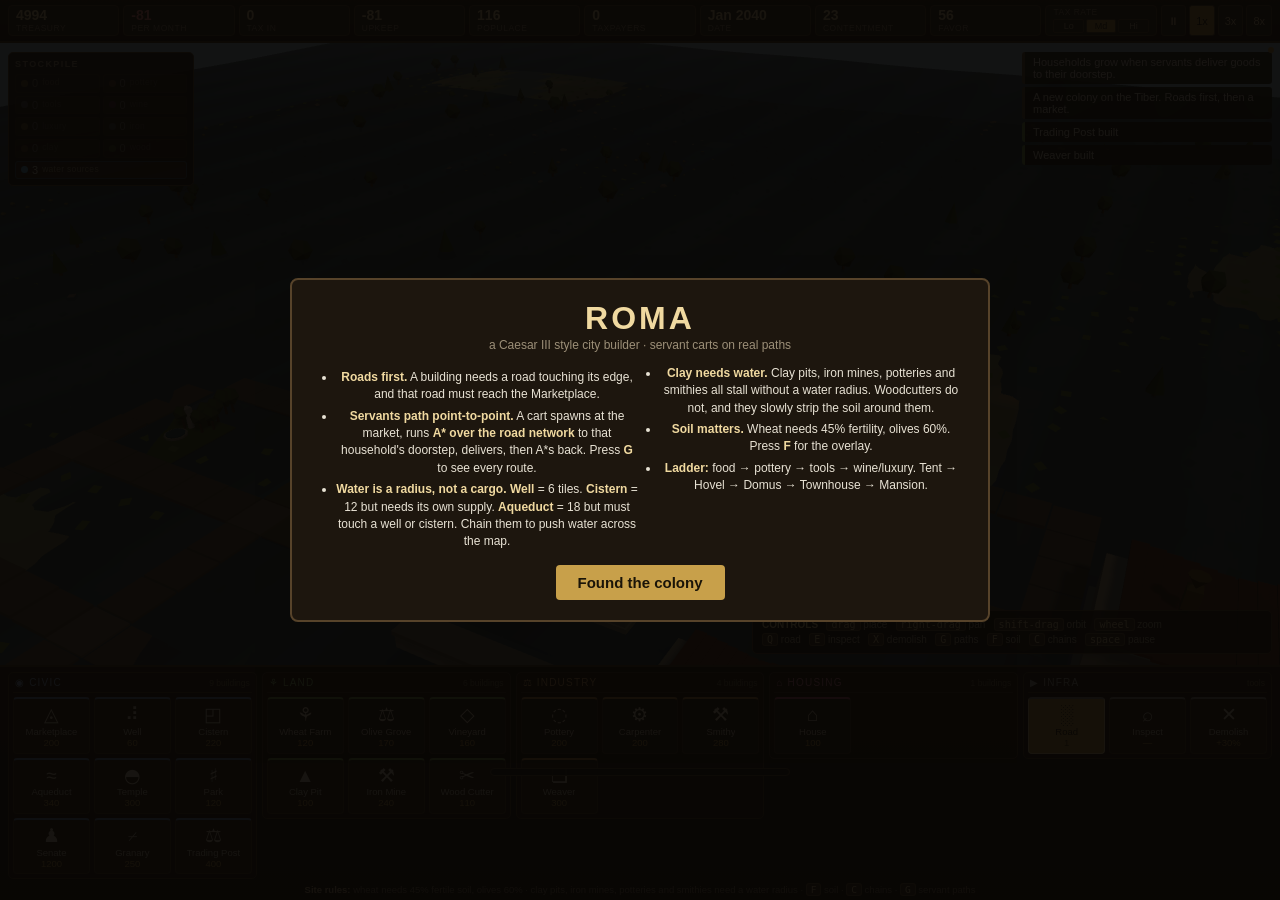
==== commit 6e142bad: "Add inline favicon, meta description" ====
--- a/roma.html
+++ b/roma.html
@@ -1,6 +1,8 @@
 <!DOCTYPE html><html><head><meta charset="utf-8">
 <title>ROMA — a Caesar III style city builder</title>
 <meta name="viewport" content="width=device-width,initial-scale=1">
+<meta name="description" content="ROMA - a 3D Caesar III style city builder with A* servant pathing, water radii and fertile soil.">
+<link rel="icon" href="data:image/svg+xml,%3Csvg xmlns='http://www.w3.org/2000/svg' viewBox='0 0 32 32'%3E%3Crect width='32' height='32' fill='%231a140d'/%3E%3Cpath d='M6 26h20v-9l-6-5-8 6-6-3z' fill='%23c8a04a'/%3E%3C/svg%3E">
 <style>
 *{box-sizing:border-box}
 html,body{margin:0;height:100%;overflow:hidden;background:#0e1216;
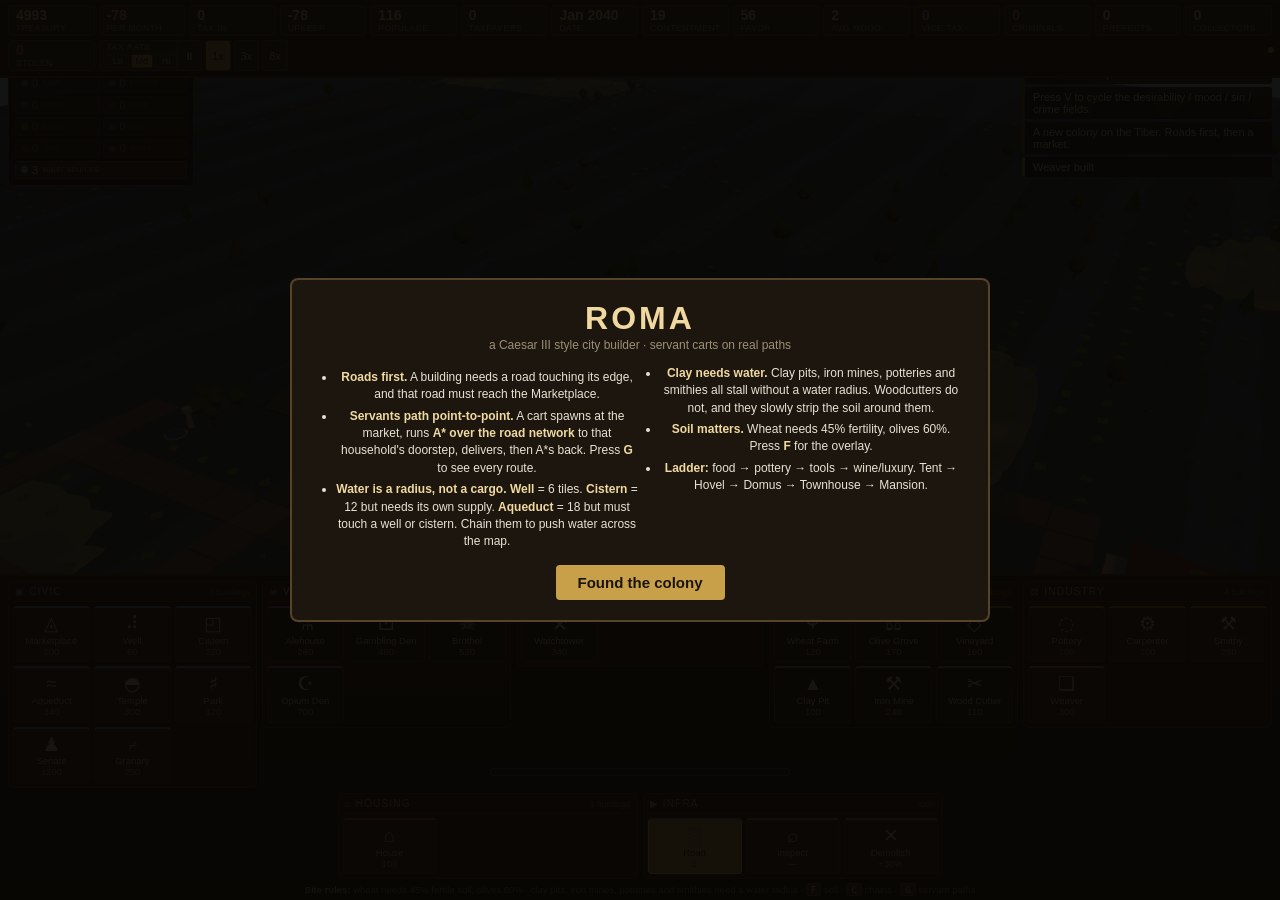
==== commit 06698026: "Fields as decaying point sources, sin/crime/mood, vice buildings, tax collectors, criminals, prefect" ====
--- a/roma.html
+++ b/roma.html
@@ -104,7 +104,7 @@
 .card.on .cnm{color:#1a1408}
 .ccost{font-size:9.5px;color:#c8a04a;line-height:1.1}
 .card.civic{border-top-color:#6a8ac8}.card.prod{border-top-color:#7aa85a}
-.card.ind{border-top-color:#c88a4a}.card.res{border-top-color:#c85a7a}.card.infra{border-top-color:#8a8a8a}
+.card.ind{border-top-color:#c88a4a}.card.vice{border-top-color:#b04ac8}.card.law{border-top-color:#c85a5a}.card.res{border-top-color:#c85a7a}.card.infra{border-top-color:#8a8a8a}
 .card.poor{opacity:.5}
 .card.danger{border-top-color:#c85a5a}
 #docknote{font-size:9.5px;color:#8a7c62;margin-top:5px;text-align:center}
@@ -53246,6 +53246,7 @@
 const G = {                // global state
   money: 5000, month: 0, year: 0, speed: 1, paused: false,
   pop: 0, happiness: 70, favor: 50, taxRate: 2, tax: 0, upkeep: 0, balance: 0, taxpayers: 0, netTick: 0,
+  vice:0, moodAvg:0, stolen:0, taxHauled:0, slain:0,
 };
 const stock = { food:0, clay:0, wood:0, wine:0, pottery:0, tools:0, iron:0, luxury:0 };
 const depot = { food:0 }; // granary storage
@@ -53256,6 +53257,7 @@
 const roadLevel = new Uint8Array(N*N);
 
 let terrainGroup, roadGroup, bldGroup, cartGroup, decoGroup;
+let roadTiles=[];
 const blds = [];
 let hoverMesh, ghostMesh;
 
@@ -53459,9 +53461,21 @@
   temple:    {name:'Temple',          cost:300, w:2,h:2, jobs:4, cat:'civic', desc:'+Favor, +happiness nearby.'},
   park:      {name:'Park',            cost:120, w:2,h:2, jobs:1, cat:'civic', desc:'+Happiness within 7 tiles.'},
   senate:    {name:'Senate',          cost:1200,w:3,h:3, jobs:12,cat:'civic', desc:'+Favor, allows bigger houses to evolve.'},
-  import:    {name:'Trading Post',    cost:400, w:2,h:2, jobs:6, cat:'civic',
-              desc:'Buys iron off foreign ships for hard cash.',
-              chain:'money  ->  4 iron  (every 3 cycles)'},
+  alehouse: {name:'Alehouse',        cost:260,  w:2,h:2, jobs:6, cat:'vice', tax:22,
+              desc:'Strong drink and worse company. Raises SIN nearby and drags desirability down, but it pays well.',
+              chain:'sin +0.30 (r7)  ->  tax income  |  evolves at sin > 0.55'},
+  gambling:  {name:'Gambling Den',    cost:400,  w:2,h:2, jobs:8, cat:'vice', tax:40,
+              desc:'Dice and knucklebones. Richer, filthier, and it evolved out of an alehouse.',
+              chain:'sin +0.42 (r8)  ->  tax income'},
+  brothel:   {name:'Brothel',         cost:520,  w:2,h:2, jobs:9, cat:'vice', tax:58,
+              desc:'Vice with a roof. Very high sin, very bad for the neighbourhood.',
+              chain:'sin +0.52 (r9)  ->  tax income  |  evolves at sin > 0.75'},
+  opiumden:  {name:'Opium Den',       cost:700,  w:2,h:2, jobs:10,cat:'vice', tax:84,
+              desc:'The end of the ladder. Enormous sin, and it ruins everything around it.',
+              chain:'sin +0.72 (r10)  ->  tax income'},
+  watchtower:{name:'Watchtower',      cost:340,  w:1,h:1, jobs:6, cat:'law',
+              desc:'Spawns prefects on a fixed timer. They A* to whatever crime the field reports and fight it.',
+              chain:'prefect respawns every 18s  ->  patrols the roads'},
 };
 
 const RECIPES = {
@@ -53475,7 +53489,6 @@
   carpenter: {in:{wood:4},            out:'tools',   amt:3},
   smith:     {in:{iron:3,wood:2},     out:'tools',   amt:3, water:true},
   weaver:    {in:{pottery:3,wood:2},  out:'luxury',  amt:3},
-  import:    {out:'iron',  amt:4},
 };
 
 // which buildings need a water radius around them to operate
@@ -53723,6 +53736,28 @@
       box(M('gold'),0.5,0.8,0.5,0,2.95,Z);
       cyl(M('gold'),0.36,0.02,0.5,0,3.6,Z,8);
       break; }
+    case 'alehouse': case 'gambling': case 'brothel': case 'opiumden': {
+      box(M('dark'),w*0.94,0.22,h*0.94,0,0.11,Z);
+      box(M('wood2'),w*0.86,1.25,h*0.86,0,0.75,Z);
+      box(M('dark'),w*0.88,0.12,h*0.88,0,1.42,Z);
+      for(let i=0;i<3;i++) box(M('gold'),0.24,0.5,0.08,-w*0.28+i*w*0.28,0.95,h*0.43+0.05);
+      // awning over the door
+      box(M('terr'),w*0.7,0.1,0.5,0,1.35,h/2+0.2);
+      if(b.type==='gambling') for(let i=0;i<3;i++) box(M('gold'),0.1,0.1,0.1,-0.4+i*0.4,1.95,Z-0.5);
+      if(b.type==='opiumden'){ cyl(M('dark'),0.2,0.24,0.5,w/2+0.2,0.35,-h/2+0.4,8);
+        for(let i=0;i<3;i++) box(M('gold'),0.08,0.3,0.08,w/2+0.2,0.6,-h/2+0.4,6); }
+      if(b.type==='brothel') box(M('terr'),0.5,0.36,0.06,w/2-0.3,1.9,Z);
+      break; }
+    case 'watchtower': {
+      box(M('stone'),1.5,0.3,1.5,0,0.15,Z);
+      box(M('stone'),1.05,3.0,1.05,0,1.7,Z);
+      for(let i=0;i<4;i++) box(M('dark'),1.09,0.1,1.09,0,0.8+i*0.7,Z);
+      box(M('dark'),1.5,0.25,1.5,0,3.35,Z);
+      for(const [dx,dz] of [[-0.6,-0.6],[0.6,-0.6],[-0.6,0.6],[0.6,0.6]])
+        box(M('stone'),0.24,0.6,0.24,dx,3.75,Z+dz);
+      box(M('roof2'),1.7,0.16,1.7,0,4.15,Z);
+      cyl(M('gold'),0.06,0.06,0.7,0,4.55,Z,5);
+      break; }
     case 'import': {
       box(M('stone'),w*0.9,0.3,h*0.9,0,0.15,Z);
       box(M('cream'),w*0.85,1.3,h*0.85,0,0.95,Z);
@@ -53735,7 +53770,7 @@
       box(M('terr'),0.5,0.34,0.06,w/2-0.4,1.5,-h/2+0.5);
       break; }
   }
-  if(b.type!=='house'&&b.type!=='farm'&&b.type!=='farmOlive'&&b.type!=='vineyard'&&b.type!=='park'&&b.type!=='claypit'&&b.type!=='ironMine'&&b.type!=='woodcutter')
+  if(b.type!=='house'&&b.type!=='watchtower'&&b.type!=='farm'&&b.type!=='farmOlive'&&b.type!=='vineyard'&&b.type!=='park'&&b.type!=='claypit'&&b.type!=='ironMine'&&b.type!=='woodcutter')
     box(M('stone'),w*0.98,0.22,h*0.98,0,0.11,Z);
   return g;
 }
@@ -54067,6 +54102,7 @@
     work:0, jobs:t.jobs||0, workers:0, level:1, merit:0, warnT:0, history:[], moneyMade:0, tierT:0 };
   for(let j=0;j<t.h;j++) for(let i=0;i<t.w;i++) bldAt[idx(x+i,z+j)]=b.id;
   blds.push(b);
+  registerSources(b);
   b.mesh=buildingMesh(b); placeGroup(b);
   msg(t.name+' built','ok');
   return b;
@@ -54080,6 +54116,8 @@
 }
 function demolish(b){
   const t=BTYPES[b.type];
+  unregisterSources(b);
+  for(const a of [...agents]) if(a.tower===b.id) killAgent(a);
   for(let j=0;j<t.h;j++) for(let i=0;i<t.w;i++){ const c=idx(b.x+i,b.z+j); cells[c]=T_EMPTY; bldAt[c]=-1; }
   bldGroup.remove(b.mesh);
   blds.splice(blds.indexOf(b),1);
@@ -54105,6 +54143,8 @@
       if(inb(xx,zz)&&cells[idx(xx,zz)]===T_ROAD) conn++; }
     roadLevel[n]= conn>=3?2:1;
   }
+  roadTiles=[];
+  for(let z=0;z<N;z++) for(let x=0;x<N;x++) if(cells[idx(x,z)]===T_ROAD) roadTiles.push([x,z]);
   const mats=[null, mkMat(0x6b5f4a), mkMat(0x8a7b60)];
   for(let z=0;z<N;z++) for(let x=0;x<N;x++){
     if(cells[idx(x,z)]!==T_ROAD) continue;
@@ -54118,21 +54158,7 @@
 function foodCap(){ return blds.some(b=>b.type==='granary')?900:200; }
 function allJobs(){ return blds.reduce((s,b)=>s+(b.type==='house'?0:BTYPES[b.type].jobs||0),0); }
 function countPop(){ return blds.filter(b=>b.type==='house').reduce((s,b)=>s+HOUSE_TIERS[b.tier].pop,0); }
-function desirability(b){
-  let d=0;
-  if(hasWater(b)) d+=3;
-  let cult=0, park=0, sent=0;
-  for(const t of blds){
-    if(!t.active) continue;
-    if(t.type==='temple') cult+=Math.max(0,3-Math.hypot(t.x-b.x,t.z-b.z)*0.35);
-    if(t.type==='park')   park+=Math.max(0,3-Math.hypot(t.x-b.x,t.z-b.z)*0.4);
-    if(t.type==='senate') sent+=Math.max(0,3-Math.hypot(t.x-b.x,t.z-b.z)*0.25);
-  }
-  d+=cult*1.2+park*1.0+sent*0.8;
-  const n=Math.max(0,1-Math.hypot(b.x-N/2,b.z-N/2)/(N*0.42));
-  d+=n*3;
-  return d;
-}
+function desirability(b){ return F_DESIRE.atBuilding(b); }
 
 function simTick(dt){
   G.netTick=(G.netTick||0)+1;
@@ -54211,7 +54237,8 @@
     if(!roadTo(b)) continue;
     // desirability requirement
     if(next.water && !hasWater(b)){ b.warn='no drinking water in reach'; continue; }
-    if(desirability(b) < (b.tier+1)*1.15) continue;
+    if(desirability(b) < (b.tier+1)*2.6) continue;
+    if(moodAt(b) < -0.02) { b.warn='the mood here is too low to grow'; continue; }
     for(const k in next.needs) inbox[k]-=next.needs[k];
     b.tier++;
     b.level=b.tier+1;
@@ -54221,6 +54248,44 @@
     msg(blds.indexOf(b)<0?'':(HOUSE_TIERS[b.tier].name+' completed!'),'good');
     notifications.push({t:'A house grew into a '+HOUSE_TIERS[b.tier].name+'!',k:'evolve'});
   }
+  // --- bad mood, or a supply that keeps failing, drives a house back down a tier ---
+  for(const b of blds){
+    if(b.type!=='house'||!b.active) continue;
+    if(b.tier<1) continue;
+    if(b.tierT>0){ b.tierT-=1; continue; }
+    const m=moodAt(b);
+    b.mood=m;
+    const starving = (depot.food<10) || (b.inbox.food||0)<1;
+    if(m<-0.22 || (starving && m<-0.05)){
+      b.demoteT=(b.demoteT||0)+1;
+      if(b.demoteT>3){
+        b.demoteT=0; b.tier--; b.level=b.tier+1;
+        bldGroup.remove(b.mesh); b.mesh=houseMesh(b.tier); placeGroup(b);
+        msg('A household slipped back to a '+(HOUSE_TIERS[b.tier].name||'tent')+' — bad mood','bad');
+      }
+    } else b.demoteT=0;
+  }
+  // --- vice evolves out of sustained sin ---
+  for(const b of blds){
+    if(b.type!=='alehouse'&&b.type!=='brothel') continue;
+    const s2=b.sinLocal||0;
+    const gate = b.type==='alehouse'?0.55:0.75;
+    if(s2>gate){
+      b.evoT=(b.evoT||0)+dt;
+      if(b.evoT>45){
+        b.evoT=0;
+        const to = b.type==='alehouse'?'gambling':'opiumden';
+        unregisterSources(b); b.type=to;
+        registerSources(b);
+        bldGroup.remove(b.mesh); b.mesh=buildingMesh(b); placeGroup(b);
+        msg('The '+BTYPES[to].name+' has grown out of the local vice','bad');
+      }
+    } else b.evoT=Math.max(0,(b.evoT||0)-dt*0.5);
+  }
+  // --- field + agent simulation ---
+  fieldAcc+=dt;
+  while(fieldAcc>=0.25){ fieldAcc-=0.25; fieldTick(0.25); }
+  updateAgents(dt);
   // --- despawn/downgrade if abandoned ---
   for(const b of [...blds]){
     if(b.type!=='house') continue;
@@ -54231,7 +54296,7 @@
   // --- pop, tax, happiness ---
   G.pop=countPop();
   taxTick(dt);
-  G.happiness=Math.max(0,Math.min(100, 55 + (blds.some(b=>b.type==='park')?10:0) + (stock.wine>5?5:0)
+  G.happiness=Math.max(0,Math.min(100, 50 + (G.moodAvg||0)*70 + (blds.some(b=>b.type==='park')?10:0) + (stock.wine>5?5:0)
       - (G.taxRate-1)*11                      // heavy taxation angers the plebs
       + (G.balance>0?4:-6)                    // solvent or not
       - (depot.food<10?15:0) - (blds.filter(b=>b.warn).length>6?10:0)));
@@ -54285,19 +54350,34 @@
     if(b.warn) u=Math.round(u*0.6);
     upkeep += u;
   }
+  let vice=0;
+  for(const b of blds){
+    if(!VICE.includes(b.type)||!b.active) continue;
+    const local=Math.max(0,b.sinLocal||0);
+    const m=moodAt(b);
+    if(m<-0.55){ b.warn='condemned: the neighbourhood will not tolerate it'; continue; }
+    b.warn=null;
+    // revenue scales with how much sin is actually around it, times the
+    // neighbourhood's tolerance — a contented, sin-free block pays nothing
+    vice += BTYPES[b.type].tax * local * Math.max(0, 0.45+m) * 3.2 * G.taxRate;
+  }
+  G.vice=Math.floor(vice);
+  gross += vice;
   const roads=[...cells].filter(c=>c===T_ROAD).length;
   upkeep += roads*0.03;
   G.tax=Math.floor(gross);
   G.upkeep=Math.round(upkeep);
   G.balance=G.tax-G.upkeep;
   G.taxpayers=active;
+  G.serfTax=G.tax-Math.round(vice);
   G.solvent = G.money + Math.max(0,G.balance) > 60;
 }
 
 function taxTick(dt){
   // continuous accrual so the treasury never feels frozen
   computeBooks();
-  G.money += G.balance * dt * 0.08;
+  G.money += G.vice * dt * 0.08;     // vice pays straight in
+  G.money -= G.upkeep * dt * 0.10;   // services are paid for continuously
   if(G.balance < 0){
     // unpaid public services start to rot
     G.unpaid = (G.unpaid||0) + dt*0.02;
@@ -54311,8 +54391,19 @@
 function settleMonth(){
   computeBooks();
   G.lastMonth = {tax:G.tax, upkeep:G.upkeep, bal:G.balance};
+  // house tax becomes debt on the household; a collector has to walk it to the market
+  for(const b of blds){
+    if(b.type!=='house') continue;
+    const t=HOUSE_TIERS[b.tier];
+    if(t.tax<=0) continue;
+    const mood=0.45+Math.min(1.5, moodAt(b)/4.5);
+    b.debt=(b.debt||0) + t.tax*mood*G.taxRate;
+    b.dueAge=(b.dueAge||0)+1;
+    // tax uncollected for 3 months is eventually recovered by the state, at a loss
+    if(b.dueAge>=4 && b.debt>0){ G.money += b.debt*0.85; b.debt=0; b.dueAge=0;
+      msg('The state recovered uncollected tax','bad',true); }
+  }
   if(G.balance<0){
-    G.money += G.balance;
     msg('The treasury is in deficit: '+(G.balance)+' denarii. Services decay.','bad');
   }
   // unpaid households abandon
@@ -54425,11 +54516,12 @@
       info += `<br><b>water:</b> ${hasWater(sel)?'supplied by '+(sel.waterFrom=hasWater(sel)).type:'<span style="color:#ff8080">none in range</span>'}`;
   } else info=t.desc||'';
   const cells = sel.type==='house'
-    ? [[ 'Capacity', HOUSE_TIERS[sel.tier].cap],['Tax', HOUSE_TIERS[sel.tier].tax],
-       ['Desirability', Math.round(desirability(sel)*10)/10],['Populace', HOUSE_TIERS[sel.tier].pop]]
+    ? [[ 'Capacity', HOUSE_TIERS[sel.tier].cap],['Tax owed', Math.round(sel.debt||0)],
+       ['Desirability', Math.round(desirability(sel))],['Mood', Math.round(moodAt(sel)*100)/100],
+       ['Crime here', Math.round(crimeAt(sel.x,sel.z)*100)/100],['Populace', HOUSE_TIERS[sel.tier].pop]]
     : sel.type!=='road'
-    ? [[ 'Jobs', BTYPES[sel.type].jobs||0],['Cost', BTYPES[sel.type].cost],
-       ['State', sel.warn?'idle':'working'],['Soil', Math.round(fertilityAt(sel.x,sel.z,t.w,t.h)*100)+'%']]
+    ? [[ 'Desirability', Math.round(desirability(sel))],['Mood', Math.round(moodAt(sel)*100)/100],
+       ['Sin here', Math.round(sinAt(sel)*100)/100],['Crime here', Math.round(crimeAt(sel.x+((t.w/2)|0),sel.z+((t.h/2)|0))*100)/100]]
     : [];
   p.innerHTML=`<div class="hdr"><span>${t.name}</span><span>${Math.round(sel.cx/2+N/2)},${Math.round(sel.cz/2+N/2)}</span></div>
    <div class="body">${info}</div>
@@ -54467,7 +54559,9 @@
 // --- category tiles ---
 // --- AoE-style command grid: every group visible, no submenus ---
 const GROUPS=[
-  {k:'civic', label:'\u25C9  Civic',    types:['market','well','cistern','aqueduct','temple','park','senate','granary','import']},
+  {k:'civic', label:'\u25C9  Civic',    types:['market','well','cistern','aqueduct','temple','park','senate','granary']},
+  {k:'vice',  label:'\u2620  Vice',     types:['alehouse','gambling','brothel','opiumden']},
+  {k:'law',   label:'\u2692  Law',      types:['watchtower']},
   {k:'prod',  label:'\u2698  Land',     types:['farm','farmOlive','vineyard','claypit','ironMine','woodcutter']},
   {k:'ind',   label:'\u2696  Industry', types:['potter','carpenter','smith','weaver']},
   {k:'res',   label:'\u2302  Housing',  types:['house']},
@@ -54475,7 +54569,8 @@
 ];
 const ICONS={well:'\u283C',cistern:'\u25F0',aqueduct:'\u2248',farm:'\u2698',farmOlive:'\u2696',claypit:'\u25B2',
   ironMine:'\u2692',woodcutter:'\u2702',vineyard:'\u25C7',market:'\u25EC',granary:'\u233F',potter:'\u25CC',
-  carpenter:'\u2699',smith:'\u2692',weaver:'\u274F',temple:'\u25D3',park:'\u266F',senate:'\u265F',import:'\u2696',house:'\u2302'};
+  carpenter:'\u2699',smith:'\u2692',weaver:'\u274F',temple:'\u25D3',park:'\u266F',senate:'\u265F',house:'\u2302',
+  alehouse:'\u2697',gambling:'\u2680',brothel:'\u2620',opiumden:'\u262A',watchtower:'\u2692'};
 
 function tileHTML(k, extra){
   const t=BTYPES[k];
@@ -54505,7 +54600,8 @@
 
 // --- production chain legend, as a 2-column grid ---
 const CHAIN=['well','cistern','aqueduct','farm','farmOlive','vineyard','claypit','ironMine',
-  'woodcutter','potter','carpenter','smith','weaver','import','market','house'];
+  'woodcutter','potter','carpenter','smith','weaver','market','house',
+  'alehouse','gambling','brothel','opiumden','watchtower'];
 function renderChains(){
   const el=document.getElementById('chgrid');
   el.innerHTML=CHAIN.map(k=>{
@@ -54532,6 +54628,12 @@
   <div class="stat"><b>${MONTHS[G.month]} ${2040+G.year}</b><span>date</span></div>
   <div class="stat"><b>${Math.round(G.happiness)}</b><span>contentment</span></div>
   <div class="stat"><b>${Math.round(G.favor)}</b><span>favor</span></div>
+  <div class="stat"><b>${Math.round((G.moodAvg||0)*100)}</b><span>avg mood</span></div>
+  <div class="stat"><b style="color:#e07be0">${Math.round(G.vice||0)}</b><span>vice tax</span></div>
+  <div class="stat"><b style="color:#e0655a">${criminals().length}</b><span>criminals</span></div>
+  <div class="stat"><b>${prefects().length}</b><span>prefects</span></div>
+  <div class="stat"><b>${collectors().length}</b><span>collectors</span></div>
+  <div class="stat"><b style="color:#e0655a">${Math.round(G.stolen||0)}</b><span>stolen</span></div>
   <div class="stat taxrate"><span>tax rate</span><span class="trbtns">
      ${[1,2,3].map(r=>`<button class="${G.taxRate===r?'on':''}" onclick="setTaxRate(${r})">${['Lo','Md','Hi'][r-1]}</button>`).join('')}
      </span></div>
@@ -54600,6 +54702,7 @@
   }
   if(k==='g'){ showPaths=!showPaths; msg('Servant paths '+(showPaths?'shown':'hidden')); }
   if(k==='c'){ chainOpen=!chainOpen; renderChains(); }
+  if(k==='v'){ cycleFieldOverlay(); }
   if(k==='f'){ soilOverlay.visible=!soilOverlay.visible;
     msg('Fertile ground overlay '+(soilOverlay.visible?'on':'off'),'ok'); }
 });
@@ -54679,12 +54782,499 @@
   place('smith',C+4,C+18,true);
   place('carpenter',C+10,C+18,true);
   place('weaver',C+0,C+18,true);
-  place('import',C-2,C+18,true);
   rebuildRoads();
+  fieldTick(0.25);
   msg('A new colony on the Tiber. Roads first, then a market.','');
+  msg('Press V to cycle the desirability / mood / sin / crime fields.','');
   msg('Households grow when servants deliver goods to their doorstep.','');
   requestAnimationFrame(loop);
 }
+// ============================================================================
+//  FIELDS  —  decaying point sources, never a bitmap
+//  Source of truth = the source list. A cached Float32Array is only ever a
+//  derived view of that list. Two layers:
+//    stable  : buildings, re-painted into the cache when invalidated
+//    decaying: timed influences, re-summed each field tick from age
+//  Nothing depends on the cached value, so nothing can go unstable.
+// ============================================================================
+let simClock = 0;
+let fieldAcc = 0;
+
+const DECAY = { desire:0.055, mood:0.06, sin:0.05, crime:0.14 };
+
+class Field {
+  constructor(name, lo, hi){ this.name=name; this.lo=lo; this.hi=hi;
+    this.stable=[]; this.decaying=[]; this.cache=new Float32Array(N*N); this.dirty=true; }
+  // a permanent point influence (a building). removed by identity on demolish.
+  addStable(x,z,amp,r){ const s={x,z,amp,r,born:simClock}; this.stable.push(s); this.dirty=true; return s; }
+  // a timed point influence; amplitude falls off exp(-lambda*age) on its own.
+  addDecay(x,z,amp,r,life){ const s={x,z,amp,r,born:simClock,life:life||60};
+    this.decaying.push(s); return s; }
+  remove(src){ let i=this.stable.indexOf(src); if(i>=0){ this.stable.splice(i,1); this.dirty=true; } }
+  removeAll(pred){ this.stable=this.stable.filter(s=>!pred(s)); this.dirty=true; }
+  invalidate(){ this.dirty=true; }
+  repaintStable(){
+    const c=this.cache; c.fill(0);
+    for(const s of this.stable){
+      const r=s.r, r2=r*r;
+      for(let j=-r;j<=r;j++) for(let i=-r;i<=r;i++){
+        if(i*i+j*j>r2) continue;
+        const x=s.x+i, z=s.z+j; if(!inb(x,z)) continue;
+        const k=i*i+j*j;
+        c[idx(x,z)] += s.amp * (1 - 0.45*(k/r2));   // soft radial rolloff, not a hard disc
+      }
+    }
+    this.dirty=false;
+  }
+  // fold the decaying layer on top of the (already valid) stable layer
+  ageLayer(){
+    if(!this.decaying.length) return;
+    const c=this.cache, lam=DECAY[this.name];
+    for(let i=this.decaying.length-1;i>=0;i--){
+      const s=this.decaying[i], age=simClock-s.born;
+      if(age>s.life){ this.decaying.splice(i,1); this.dirty=true; continue; }
+      const w = s.amp * Math.exp(-lam*age) * (1-age/s.life);
+      const r=s.r, r2=r*r;
+      for(let j=-r;j<=r;j++) for(let i2=-r;i2<=r;i2++){
+        if(i2*i2+j*j>r2) continue;
+        const x=s.x+i2, z=s.z+j; if(!inb(x,z)) continue;
+        c[idx(x,z)] += w * (1 - 0.45*((i2*i2+j*j)/r2));
+      }
+    }
+  }
+  clampAll(){ const c=this.cache; for(let i=0;i<c.length;i++){ c[i]=Math.max(this.lo,Math.min(this.hi,c[i])); } }
+  at(x,z){ return inb(x,z) ? this.cache[idx(x,z)] : this.lo; }
+  // neighbourhood mean over a footprint
+  atBuilding(b){
+    const t=BTYPES[b.type]; let s=0,n=0;
+    for(let j=0;j<t.h;j++) for(let i=0;i<t.w;i++){ if(inb(b.x+i,b.z+j)){ s+=this.cache[idx(b.x+i,b.z+j)]; n++; } }
+    return n? s/n : this.lo;
+  }
+}
+
+const F_DESIRE = new Field('desire', 0, 100);
+const F_MOOD   = new Field('mood', -1, 1);
+const F_SIN    = new Field('sin', 0, 1);
+const F_CRIME  = new Field('crime', 0, 1);
+const FIELDS = [F_DESIRE, F_MOOD, F_SIN, F_CRIME];
+
+// mood is a lagging state (an EMA with a time constant), not an instant value
+const moodState = new Float32Array(N*N);
+
+// what each building contributes, as point influences
+const SRC = {
+  well:     {desire:{a:3.0, r:6}},
+  cistern:  {desire:{a:3.4, r:12}},
+  aqueduct: {desire:{a:4.0, r:18}},
+  market:   {desire:{a:3.0, r:6}},
+  granary:  {desire:{a:2.0, r:5}},
+  temple:   {desire:{a:8.0, r:9},  sin:{a:-0.34, r:9}},
+  park:     {desire:{a:6.0, r:7}},
+  senate:   {desire:{a:8.0, r:13}},
+  // vice: sin out, desirability down
+  alehouse: {sin:{a:0.30, r:7},  desire:{a:-2.6, r:5}},
+  gambling: {sin:{a:0.42, r:8},  desire:{a:-3.6, r:6}},
+  brothel:  {sin:{a:0.52, r:9},  desire:{a:-4.6, r:7}},
+  opiumden: {sin:{a:0.72, r:10}, desire:{a:-6.0, r:8}},
+};
+
+const VICE = ['alehouse','gambling','brothel','opiumden'];
+
+function registerSources(b){
+  const def=SRC[b.type]; if(!def) return;
+  b._src=[];
+  for(const f in def){
+    const F = f==='desire'?F_DESIRE : f==='sin'?F_SIN : null;
+    const cx=b.x+((BTYPES[b.type].w/2)|0), cz=b.z+((BTYPES[b.type].h/2)|0);
+    b._src.push(F.addStable(cx,cz,def[f].a,def[f].r));
+  }
+}
+function unregisterSources(b){
+  if(!b._src) return;
+  for(const s of b._src){ F_DESIRE.remove(s); F_SIN.remove(s); }
+  b._src=null;
+}
+
+// ---------- desirability / mood / crime queries ----------
+function desireAt(b){ return F_DESIRE.atBuilding(b); }
+function sinAt(b){ return F_SIN.atBuilding(b); }
+function moodAt(b){ return F_MOOD.atBuilding(b); }
+function crimeAt(x,z){ return F_CRIME.at(x,z); }
+
+// per-household shortages feed mood
+function shortageOf(b){
+  let pen=0;
+  const next=HOUSE_TIERS[b.tier+1];
+  if(!hasWater(b)) pen+=0.30;
+  if(depot.food<10 || (b.inbox&&b.inbox.food||0)<1) pen+=0.20;
+  if(next && b.tier>0){
+    let short=0; for(const k in next.needs) if((b.inbox[k]||0)<next.needs[k]) short++;
+    pen += Math.min(0.30, short*0.09);
+  }
+  if(G.balance<0) pen+=0.12;
+  pen += Math.max(0,(G.taxRate-1))*0.09;
+  return Math.min(0.95,pen);
+}
+function moodTarget(x,z){
+  const d=F_DESIRE.at(x,z);
+  let m = Math.tanh(d/14 - 0.30);
+  m -= shortageAtTile(x,z);
+  m -= Math.min(1,F_SIN.at(x,z))*0.45;
+  return Math.max(-1,Math.min(1,m));
+}
+function shortageAtTile(x,z){
+  let pen=0;
+  if(depot.food<10) pen+=0.20;
+  if(G.balance<0) pen+=0.12;
+  pen += Math.max(0,(G.taxRate-1))*0.09;
+  // water coverage at this exact tile
+  let watered=false;
+  for(const w of blds){
+    if(w.type!=='well'&&w.type!=='cistern'&&w.type!=='aqueduct') continue;
+    if(!w.active) continue;
+    const r=waterRange(w);
+    if(Math.hypot(w.x-x,w.z-z)<=r){ watered=true; break; }
+  }
+  if(!watered) pen+=0.18;
+  return Math.min(0.95,pen);
+}
+
+// crime = tanh( sin * (1-mood)^1.5 * 2.4 )   -> right sign in all four quadrants
+function crimeFormula(sin,mood){
+  const a = Math.max(0,1-mood);
+  return Math.tanh(sin * Math.pow(a,1.5) * 2.4);
+}
+
+function fieldTick(dt){
+  simClock += dt;
+  for(const f of FIELDS) if(f.dirty) f.repaintStable();
+  for(const f of FIELDS) f.ageLayer();
+  // mood lags toward its target (time constant ~8s)
+  const k = 1-Math.exp(-dt/8);
+  for(let z=0;z<N;z++) for(let x=0;x<N;x++){
+    const i=idx(x,z);
+    const d=F_DESIRE.cache[i];
+    let m=Math.tanh(d/14-0.30);
+    m-=shortageAtTile(x,z);
+    m-=Math.min(1,F_SIN.cache[i])*0.45;
+    moodState[i] += (Math.max(-1,Math.min(1,m)) - moodState[i])*k;
+  }
+  F_SIN.clampAll();
+  // publish mood + derive crime
+  F_MOOD.cache.set(moodState);
+  for(let i=0;i<N*N;i++) F_CRIME.cache[i]=crimeFormula(F_SIN.cache[i], moodState[i]);
+  F_CRIME.ageLayer();
+  F_CRIME.clampAll();
+  // sin in a house's own radius feeds the money it makes
+  for(const b of blds) if(VICE.includes(b.type)) b.sinLocal=F_SIN.atBuilding(b);
+  G.moodAvg = avgMood();
+}
+function avgMood(){
+  let s=0,n=0;
+  for(const b of blds){ if(b.type!=='house') continue; s+=moodAt(b); n++; }
+  return n? s/n : 0;
+}
+
+// ============================================================================
+//  DEBUG FIELD OVERLAY  (V cycles desire / mood / sin / crime)
+// ============================================================================
+let fieldOverlay=null, fieldMode=-1;
+const FIELD_MODES=['desirability','mood','sin','crime'];
+function cycleFieldOverlay(){
+  fieldMode=(fieldMode+1)%(FIELD_MODES.length+1);
+  if(fieldOverlay){ scene.remove(fieldOverlay); fieldOverlay.traverse(o=>{ if(o.isMesh) o.geometry.dispose(); }); fieldOverlay=null; }
+  if(fieldMode>=0) buildFieldOverlay();
+  msg(fieldMode>=0? ('Field overlay: '+FIELD_MODES[fieldMode]) : 'Field overlay off');
+}
+function buildFieldOverlay(){
+  fieldOverlay=new THREE.Group(); scene.add(fieldOverlay);
+  const geo=new THREE.PlaneGeometry(TILE*0.96,TILE*0.96); geo.rotateX(-Math.PI/2);
+  const col=new THREE.Color();
+  for(let z=0;z<N;z++) for(let x=0;x<N;x++){
+    if(cells[idx(x,z)]===T_WATER) continue;
+    const i=idx(x,z);
+    if(fieldMode===0){ const v=F_DESIRE.cache[i]/40; if(v<0.04) continue; col.setHSL(0.33,0.7,0.2+v*0.35); }
+    else if(fieldMode===1){ const v=moodState[i]; if(Math.abs(v)<0.05) continue;
+      col.setHSL(v>0?0.32:0.0, 0.75, 0.25+Math.abs(v)*0.3); }
+    else if(fieldMode===2){ const v=F_SIN.cache[i]; if(v<0.03) continue; col.setHSL(0.88,0.85,0.22+v*0.3); }
+    else { const v=F_CRIME.cache[i]; if(v<0.03) continue; col.setHSL(0.02,0.9,0.25+v*0.3); }
+    const m=new THREE.Mesh(geo,new THREE.MeshBasicMaterial({color:col,transparent:true,opacity:0.42,depthWrite:false}));
+    const [wx,wz]=worldOf(x,z); m.position.set(wx,heightAt(x,z)+0.12,wz);
+    fieldOverlay.add(m);
+  }
+}
+
+// ============================================================================
+//  AGENTS  —  tax collectors, criminals, prefects
+// ============================================================================
+function figureMesh(coat,skin,hat,pack){
+  const g=new THREE.Group();
+  const m=mkMat(coat), s=mkMat(skin);
+  const body=new THREE.Mesh(new THREE.BoxGeometry(0.42,0.66,0.28),m); body.position.y=0.72; body.castShadow=true; g.add(body);
+  const head=new THREE.Mesh(new THREE.BoxGeometry(0.24,0.26,0.24),s); head.position.y=1.18; g.add(head);
+  for(const ox of [-0.11,0.11]){
+    const leg=new THREE.Mesh(new THREE.BoxGeometry(0.13,0.42,0.14),m);
+    leg.position.set(ox,0.21,0); leg.castShadow=true; g.add(leg);
+  }
+  if(hat)  { const h=new THREE.Mesh(hat.g, hat.m); h.position.y=1.34; h.castShadow=true; g.add(h); }
+  if(pack){ const p=new THREE.Mesh(new THREE.BoxGeometry(0.38,0.32,0.3),mkMat(pack));
+    p.position.set(0,0.78,-0.3); g.add(p); }
+  return g;
+}
+const HAT_PREFECT=()=>({g:new THREE.CylinderGeometry(0.14,0.17,0.2,8), m:mkMat(0xd4a53c)});
+const HAT_THIEF=()=>({g:new THREE.ConeGeometry(0.16,0.22,6), m:mkMat(0x2a2018)});
+
+function walkerMesh(kind){
+  if(kind==='collector'){
+    const g=figureMesh(0xdcd2b8,0xc9a184,null,0x8a6a3a);
+    const chest=new THREE.Mesh(new THREE.BoxGeometry(0.4,0.3,0.26),mkMat(0x8a6a3a));
+    chest.position.set(0,0.72,0.26); g.add(chest);
+    g.userData.chest=chest;
+    return g;
+  }
+  if(kind==='criminal'){
+    const g=figureMesh(0x4a3a44,0xb08e70,HAT_THIEF(),null);
+    const club=new THREE.Mesh(new THREE.BoxGeometry(0.1,0.5,0.1),mkMat(0x5a4028));
+    club.position.set(0.3,0.8,0.1); club.rotation.z=-0.4; g.add(club);
+    return g;
+  }
+  const g=figureMesh(0x8a2b2b,0xc9a184,HAT_PREFECT(),null);
+  const spear=new THREE.Mesh(new THREE.CylinderGeometry(0.03,0.03,1.7,5),mkMat(0x7a5a34));
+  spear.position.set(0.32,0.9,0); g.add(spear);
+  const tip=new THREE.Mesh(new THREE.ConeGeometry(0.08,0.24,5),mkMat(0xb9c0c8));
+  tip.position.set(0.32,1.8,0); g.add(tip);
+  return g;
+}
+const MAX_CRIM=40, MAX_PREF=24, MAX_COLL=6;
+
+function newAgent(kind,x,z){
+  const g=walkerMesh(kind);
+  const [wx,wz]=worldOf(x,z); g.position.set(wx,heightAt(x,z),wz);
+  scene.add(cartGroup).add(g);
+  const a={kind,g,path:null,pi:0,t:0,speed:kind==='criminal'?3.0:4.2,
+    x,z, ox:0, oz:0, hp:kind==='prefect'?100:40, target:null, res:null, cd:0, life:0, purse:0};
+  return a;
+}
+function sendAgent(a,tx,tz){
+  const p=astar(a.x,a.z,tx,tz);
+  if(!p||p.length<2) return false;
+  a.path=p; a.pi=0; a.t=0; return true;
+}
+function stepAgent(a,dt){
+  if(!a.path||a.path.length<2) return false;
+  const seg=a.path.length-1;
+  a.t+=dt*a.speed/TILE;
+  let moved=false;
+  while(a.t>=1){
+    a.t-=1; a.pi++;
+    if(a.pi>=seg){ a.x=a.path[seg][0]; a.z=a.path[seg][1]; a.path=null; return true; }
+    moved=true;
+  }
+  const A=a.path[a.pi], B=a.path[a.pi+1];
+  const [ax,az]=worldOf(A[0],A[1]), [bx,bz]=worldOf(B[0],B[1]);
+  a.g.position.set(THREE.MathUtils.lerp(ax,bx,a.t), heightAt(A[0],A[1]), THREE.MathUtils.lerp(az,bz,a.t));
+  a.g.rotation.y=Math.atan2(bx-ax,bz-az);
+  a.x=A[0]; a.z=A[1];
+  return moved;
+}
+function killAgent(a){ const i=agents.indexOf(a); if(i>=0) agents.splice(i,1); cartGroup.remove(a.g); }
+const agents=[];
+
+// ---------- tax collectors: greedy route over outstanding tax ----------
+const collectors = () => agents.filter(a=>a.kind==='collector');
+const criminals = () => agents.filter(a=>a.kind==='criminal');
+const prefects  = () => agents.filter(a=>a.kind==='prefect');
+
+function spawnCollector(){
+  const m=anyMarket(); if(!m) return;
+  const e=entranceOf(m); if(!e) return;
+  const a=newAgent('collector',e.x,e.z); agents.push(a); planCollector(a);
+}
+function planCollector(a){
+  a.depositing=false;
+  // greedy: keep hitting the richest reachable debtor until nothing is left worth walking to
+  let cur=a, stops=0, total=0;
+  while(stops++<14){
+    let best=null,bv=-1;
+    for(const b of blds){
+      if(b.type!=='house'||!b.active) continue;
+      if((b.debt||0)<=0.5) continue;
+      const be=entranceOf(b); if(!be) continue;
+      if(!astar(cur.x,cur.z,be.x,be.z)) continue;
+      if(b.debt>bv){ bv=b.debt; best=b; }
+    }
+    if(!best) break;
+    const be=entranceOf(best);
+    if(!sendAgent(a,be.x,be.z)) break;
+    if(a.path) for(const [px,pz] of a.path) traffic[idx(px,pz)] += 1;
+    a.visit=best; a.legs=a.legs||[]; a.legs.push(best); total+=bv;
+    break; // one stop per plan; re-plan from wherever we end up (greedy walk)
+  }
+  a.deposit=true;
+}
+function updateCollectors(dt){
+  if(collectors().length<MAX_COLL && Math.random()<dt*0.22){
+    if(blds.some(b=>b.type==='house'&&(b.debt||0)>0.5)) spawnCollector();
+  }
+  for(const a of collectors()){
+    a.life+=dt;
+    if(!a.path){
+      if(a.visit && a.pi>=0 && !a.done){
+        // arrived: collect everything owed
+        const b=a.visit;
+        if(b && (b.debt||0)>0.5){ a.purse+=b.debt; b.debt=0; b.lastPaid=simClock;
+          msg('A tax collector took '+Math.round(a.purse)+' denarii','ok',true); }
+        a.done=true;
+      }
+      if(a.done){
+        const m=anyMarket(), e=m&&entranceOf(m);
+        if(e && a.purse>0){ if(sendAgent(a,e.x,e.z)){ a.depositLeg=true; continue; } }
+        a.purse=0; a.done=false; a.visit=null;
+        if(collectors().length>1) killAgent(a);   // retire idle ones
+        continue;
+      }
+      planCollector(a);
+      if(!a.path) continue;
+    }
+    const arrived=stepAgent(a,dt);
+    if(arrived && a.depositLeg){
+      if(a.purse>0){ G.money+=a.purse; G.taxHauled=(G.taxHauled||0)+a.purse; a.purse=0; }
+      a.depositLeg=false; a.done=false; a.visit=null; a.path=null;
+    }
+  }
+}
+
+// ---------- criminals: they stand in the streets and hit what walks by ----------
+// how often a collector has walked each road tile — thieves camp on busy streets
+const traffic = new Float32Array(N*N);
+function roadTileList(){ return roadTiles; }
+function spawnCriminal(){
+  if(criminals().length>=MAX_CRIM) return;
+  const list=roadTiles; if(!list||!list.length) return;
+  for(let tries=0;tries<10;tries++){
+    const [x,z]=list[(Math.random()*list.length)|0];
+    const c=F_CRIME.at(x,z);
+    if(c<0.08) continue;
+    // busy streets pull the thieves: crime decides IF, traffic decides WHERE
+    const lure = Math.min(6, 1+traffic[idx(x,z)]);
+    if(Math.random()> c*1.4/lure) continue;
+    const a=newAgent('criminal',x,z); a.cd=0.6; agents.push(a);
+    return;
+  }
+}
+function updateCriminals(dt){
+  // P(spawn) per sampled road tile per tick, straight off the crime field
+  const p = crimeSpawnRate()*dt;
+  const attempts=2;
+  for(let i=0;i<attempts;i++) if(Math.random()<p) spawnCriminal();
+  for(const a of criminals()){
+    a.life+=dt; a.cd-=dt;
+    if(a.cd>0) continue;
+    a.cd=0.55;
+    // ambush: anything that steps on my tile
+    for(const c of collectors()){
+      if(Math.abs(c.x-a.x)<=1 && Math.abs(c.z-a.z)<=1){
+        if(c.purse>0){ G.money-=c.purse; G.stolen=(G.stolen||0)+c.purse;
+          msg('A thief robbed the tax collector of '+Math.round(c.purse)+' denarii!','bad');
+          F_DESIRE.addDecay(a.x,a.z,-3.0,6,45);
+          c.purse=0; c.done=false; c.visit=null; c.path=null;
+          a.hp-=15; a.cd=2.2;
+        } else a.hp-=6;
+      }
+    }
+    for(const cart of [...carts]){
+      const cx=Math.round(cart.g.position.x/TILE+N/2-0.5), cz=Math.round(cart.g.position.z/TILE+N/2-0.5);
+      // only a genuinely lawless corner robs carts, and not every time
+      if(Math.abs(cx-a.x)<=1 && Math.abs(cz-a.z)<=1 && cart.stage==='out'
+         && F_CRIME.at(a.x,a.z)>0.45 && Math.random()<0.4){
+        destroyCart(cart);
+        if(cart.toB && cart.res) cart.toB.warn='delivery lost to thieves';
+        G.robbed=(G.robbed||0)+1;
+        msg('Thieves robbed a supply cart in the street','bad');
+        F_DESIRE.addDecay(a.x,a.z,-2.2,5,40);
+        a.hp-=10; a.cd=2.2;
+      }
+    }
+    // opportunistic: with nothing to hit, drift toward streets the tax
+    // money actually uses, and otherwise loiter where crime is thickest
+    if(a.path) stepAgent(a,dt);
+    else if(a.life>10 && Math.random()<0.06){
+      let bx=a.x,bz=a.z,bs=-1;
+      for(let i=0;i<14;i++){
+        const x=Math.max(0,Math.min(N-1,a.x+((Math.random()*17|0)-8)));
+        const z=Math.max(0,Math.min(N-1,a.z+((Math.random()*17|0)-8)));
+        if(!roadLevel[idx(x,z)]) continue;
+        const s2=traffic[idx(x,z)]*3+F_CRIME.at(x,z);
+        if(s2>bs){ bs=s2; bx=x; bz=z; }
+      }
+      if(bs>0) sendAgent(a,bx,bz);
+    }
+    if(a.life>260 && Math.random()<0.3) killAgent(a);
+  }
+}
+// coefficient in front of the per-tile spawn probability
+function crimeSpawnRate(){ return 0.05; }
+
+// ---------- prefects: fixed respawn, A* to a reported criminal, brawl ----------
+const PREF_RESPAWN=18;
+function updatePrefects(dt){
+  const towers=blds.filter(b=>b.type==='watchtower'&&b.active);
+  for(const tw of towers){
+    tw.respawn=(tw.respawn||0)-dt;
+    const mine=prefects().filter(p=>p.tower===tw.id).length;
+    if(tw.respawn<=0 && mine<Math.min(4,1+Math.round(BTYPES.watchtower.jobs/3))){
+      tw.respawn=PREF_RESPAWN;
+      const e=entranceOf(tw); if(!e){ if(!tw._warned){ tw._warned=true; msg('A watchtower has no road access — no prefects can leave it','bad'); } continue; }
+      const a=newAgent('prefect',e.x,e.z); a.tower=tw.id; a.respawn=PREF_RESPAWN;
+      agents.push(a);
+    }
+  }
+  for(const a of prefects()){
+    a.life+=dt; a.cd-=dt;
+    if(!a.path){
+      let best=null,bd=1e9;
+      for(const c of criminals()){
+        const d=Math.hypot(c.x-a.x,c.z-a.z);
+        if(d<bd){ bd=d; best=c; }
+      }
+      a.target=best;
+      a.repath=(a.repath||0)-dt;
+      if(best && bd<=34 && a.repath<=0){ if(sendAgent(a,best.x,best.z)) a.repath=2.5; else a.repath=0.8; }
+    }
+    // hold position while brawling, otherwise march on the reported crime
+    const engaged = a.path && a.path.length-1>0 && Math.hypot(a.target?a.target.x-a.x:99, a.target?a.target.z-a.z:99)<=2;
+    if(a.path && !engaged) stepAgent(a,dt);
+    if(a.cd>0) continue;
+    a.cd=0.6;
+    // brawl whoever is next to me
+    for(const c of [...criminals()]){
+      if(Math.hypot(c.x-a.x,c.z-a.z)<=1.6){
+        c.hp-=18; a.hp-=9;
+        c.cd=1.1;
+        if(c.hp<=0){
+          killAgent(c);
+          // a body in the street scares the neighbours off: a negative influence on crime
+          F_CRIME.addDecay(a.x,a.z,-0.22,5,70);
+          G.slain=(G.slain||0)+1;
+        }
+        if(a.hp<=0){
+          killAgent(a);
+          msg('A prefect was killed in the streets','bad');
+          F_DESIRE.addDecay(a.x,a.z,-2.5,6,50);
+          break;
+        }
+      }
+    }
+  }
+}
+
+function updateAgents(dt){
+  updateCollectors(dt);
+  updateCriminals(dt);
+  updatePrefects(dt);
+}
+
+// ---------- BOOT (fields must exist before the city is founded) ----------
 init();
 </script>
 </body></html>
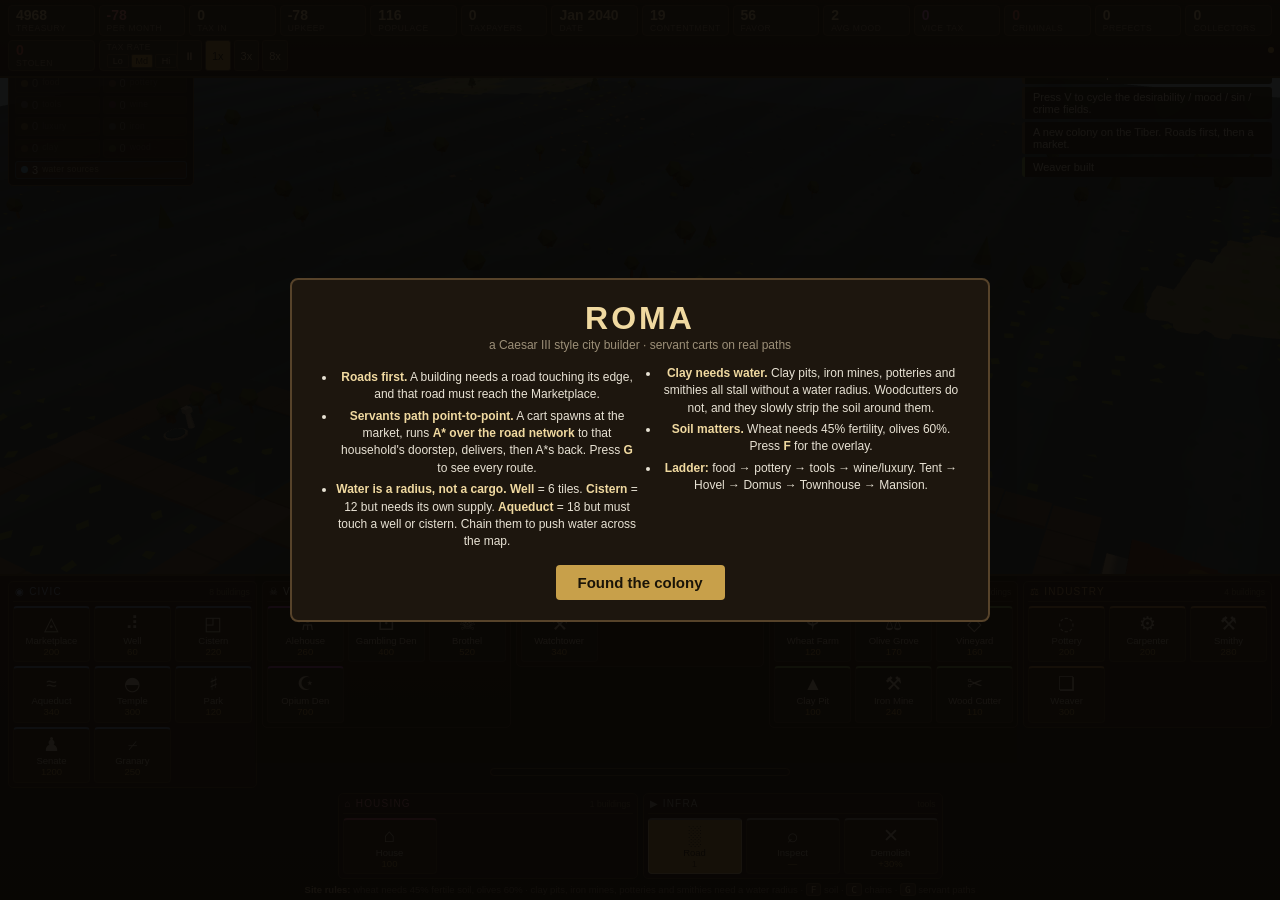
==== commit c09a417c: "Fix greedy collector circuit, theft accounting, vice economy and Lararium evolution - collector: pro" ====
--- a/roma.html
+++ b/roma.html
@@ -53473,6 +53473,9 @@
   opiumden:  {name:'Opium Den',       cost:700,  w:2,h:2, jobs:10,cat:'vice', tax:84,
               desc:'The end of the ladder. Enormous sin, and it ruins everything around it.',
               chain:'sin +0.72 (r10)  ->  tax income'},
+  lararium:  {name:'Lararium',        cost:420,  w:2,h:2, jobs:4, cat:'vice', tax:26,
+              desc:'A shrine the district built for itself. It evolved out of vice, pays a cut to the state, and projects sin back DOWN harder than a temple does.',
+              chain:'sin -0.55 (r11)  +  desire +3 (r9)  ->  tax income  |  evolves at sin > 0.62'},
   watchtower:{name:'Watchtower',      cost:340,  w:1,h:1, jobs:6, cat:'law',
               desc:'Spawns prefects on a fixed timer. They A* to whatever crime the field reports and fight it.',
               chain:'prefect respawns every 18s  ->  patrols the roads'},
@@ -54267,14 +54270,17 @@
   }
   // --- vice evolves out of sustained sin ---
   for(const b of blds){
-    if(b.type!=='alehouse'&&b.type!=='brothel') continue;
+    if(!VICE.includes(b.type)||b.type==='lararium') continue;
     const s2=b.sinLocal||0;
-    const gate = b.type==='alehouse'?0.55:0.75;
+    const gate = b.type==='opiumden' ? 0.62 : b.type==='alehouse'?0.55:0.75;
     if(s2>gate){
       b.evoT=(b.evoT||0)+dt;
       if(b.evoT>45){
         b.evoT=0;
-        const to = b.type==='alehouse'?'gambling':'opiumden';
+        // a district that has wallowed long enough builds its own shrine: the sin
+        // finally tips over into a Lararium, which projects it back down hard
+        const to = b.type==='opiumden' ? 'lararium' : b.type==='alehouse' ? 'gambling' : 'opiumden';
+        if(to===b.type){ b.evoT=0; continue; }
         unregisterSources(b); b.type=to;
         registerSources(b);
         bldGroup.remove(b.mesh); b.mesh=buildingMesh(b); placeGroup(b);
@@ -54355,11 +54361,16 @@
     if(!VICE.includes(b.type)||!b.active) continue;
     const local=Math.max(0,b.sinLocal||0);
     const m=moodAt(b);
-    if(m<-0.55){ b.warn='condemned: the neighbourhood will not tolerate it'; continue; }
+    if(m<-1.15){ b.warn='condemned: the neighbourhood will not tolerate it'; continue; }
     b.warn=null;
     // revenue scales with how much sin is actually around it, times the
     // neighbourhood's tolerance — a contented, sin-free block pays nothing
-    vice += BTYPES[b.type].tax * local * Math.max(0, 0.45+m) * 3.2 * G.taxRate;
+    // tolerance: a mildly unhappy block still does brisk trade, only a genuinely
+    // miserable one stops paying. (Clamped, never sign-flipped — a sin district is
+    // always miserable, so a signed factor would zero out all vice revenue.)
+    const tol = Math.max(0.06, 0.78 + m*0.42);
+    b.tol=tol;
+    vice += BTYPES[b.type].tax * local * tol * 1.7 * G.taxRate;
   }
   G.vice=Math.floor(vice);
   gross += vice;
@@ -54376,8 +54387,12 @@
 function taxTick(dt){
   // continuous accrual so the treasury never feels frozen
   computeBooks();
-  G.money += G.vice * dt * 0.08;     // vice pays straight in
-  G.money -= G.upkeep * dt * 0.10;   // services are paid for continuously
+  // one month is 2.0s of sim time (G.timeAcc>2.0 triggers settleMonth), so a
+  // monthly figure is earned at figure/2 per second. Both sides use the same
+  // conversion, which is what makes G.balance the real arbiter of solvency.
+  const PER_MONTH = 0.5;
+  G.money += G.vice * dt * PER_MONTH;     // vice pays straight in
+  G.money -= G.upkeep * dt * PER_MONTH;   // services are paid for continuously
   if(G.balance < 0){
     // unpaid public services start to rot
     G.unpaid = (G.unpaid||0) + dt*0.02;
@@ -54872,13 +54887,14 @@
   park:     {desire:{a:6.0, r:7}},
   senate:   {desire:{a:8.0, r:13}},
   // vice: sin out, desirability down
+  lararium:  {sin:{a:-0.55, r:11}, desire:{a:3.0, r:9}},
   alehouse: {sin:{a:0.30, r:7},  desire:{a:-2.6, r:5}},
   gambling: {sin:{a:0.42, r:8},  desire:{a:-3.6, r:6}},
   brothel:  {sin:{a:0.52, r:9},  desire:{a:-4.6, r:7}},
   opiumden: {sin:{a:0.72, r:10}, desire:{a:-6.0, r:8}},
 };
 
-const VICE = ['alehouse','gambling','brothel','opiumden'];
+const VICE = ['alehouse','gambling','brothel','opiumden','lararium'];
 
 function registerSources(b){
   const def=SRC[b.type]; if(!def) return;
@@ -54919,7 +54935,7 @@
   const d=F_DESIRE.at(x,z);
   let m = Math.tanh(d/14 - 0.30);
   m -= shortageAtTile(x,z);
-  m -= Math.min(1,F_SIN.at(x,z))*0.45;
+  m -= Math.min(1,F_SIN.at(x,z))*0.22;
   return Math.max(-1,Math.min(1,m));
 }
 function shortageAtTile(x,z){
@@ -54956,7 +54972,7 @@
     const d=F_DESIRE.cache[i];
     let m=Math.tanh(d/14-0.30);
     m-=shortageAtTile(x,z);
-    m-=Math.min(1,F_SIN.cache[i])*0.45;
+    m-=Math.min(1,F_SIN.cache[i])*0.22;
     moodState[i] += (Math.max(-1,Math.min(1,m)) - moodState[i])*k;
   }
   F_SIN.clampAll();
@@ -55091,26 +55107,31 @@
   const a=newAgent('collector',e.x,e.z); agents.push(a); planCollector(a);
 }
 function planCollector(a){
-  a.depositing=false;
-  // greedy: keep hitting the richest reachable debtor until nothing is left worth walking to
-  let cur=a, stops=0, total=0;
-  while(stops++<14){
-    let best=null,bv=-1;
+  // Greedy circuit: no purse ceiling at all. Walk the streets and take every
+  // penny anyone owes, richest debtor first, until the road network has nothing
+  // left worth walking to. Then carry the whole purse home in one go.
+  a.legs=[]; a.visit=null; a.done=false; a.depositLeg=false;
+  const taken=new Set();
+  let cur={x:a.x,z:a.z};
+  for(let stops=0; stops<16; stops++){
+    let best=null,bv=0;
     for(const b of blds){
       if(b.type!=='house'||!b.active) continue;
-      if((b.debt||0)<=0.5) continue;
+      if((b.debt||0)<=0.5 || taken.has(b)) continue;
       const be=entranceOf(b); if(!be) continue;
       if(!astar(cur.x,cur.z,be.x,be.z)) continue;
       if(b.debt>bv){ bv=b.debt; best=b; }
     }
     if(!best) break;
-    const be=entranceOf(best);
-    if(!sendAgent(a,be.x,be.z)) break;
-    if(a.path) for(const [px,pz] of a.path) traffic[idx(px,pz)] += 1;
-    a.visit=best; a.legs=a.legs||[]; a.legs.push(best); total+=bv;
-    break; // one stop per plan; re-plan from wherever we end up (greedy walk)
+    taken.add(best);
+    a.legs.push(best);
+    cur=entranceOf(best);
   }
-  a.deposit=true;
+  if(!a.legs.length) return false;
+  const first=entranceOf(a.legs[0]);
+  if(!sendAgent(a,first.x,first.z)){ a.legs=[]; return false; }
+  a.visit=a.legs[0]; a.done=false;
+  return true;
 }
 function updateCollectors(dt){
   if(collectors().length<MAX_COLL && Math.random()<dt*0.22){
@@ -55118,28 +55139,41 @@
   }
   for(const a of collectors()){
     a.life+=dt;
+    // arriving at a stop: take everything that house owes, then head for the next
     if(!a.path){
-      if(a.visit && a.pi>=0 && !a.done){
-        // arrived: collect everything owed
+      if(a.visit && !a.done){
         const b=a.visit;
-        if(b && (b.debt||0)>0.5){ a.purse+=b.debt; b.debt=0; b.lastPaid=simClock;
-          msg('A tax collector took '+Math.round(a.purse)+' denarii','ok',true); }
+        if(b && (b.debt||0)>0.5){
+          const got=b.debt; a.purse+=got; b.debt=0; b.dueAge=0; b.lastPaid=simClock;
+          msg('A collector took '+Math.round(got)+' denarii from a '+HOUSE_TIERS[b.tier].name.toLowerCase(),'ok',true);
+        }
         a.done=true;
+        a.legs.shift();
+        a.visit=a.legs[0]||null;
+        if(a.visit){
+          const be=entranceOf(a.visit);
+          // a thief shook this one off mid-route: replan from here
+          if(be && sendAgent(a,be.x,be.z)) { a.done=false; continue; }
+          a.visit=null;
+        }
       }
-      if(a.done){
+      // circuit finished (or nothing left reachable): carry the purse to the market
+      if(a.purse>0){
         const m=anyMarket(), e=m&&entranceOf(m);
-        if(e && a.purse>0){ if(sendAgent(a,e.x,e.z)){ a.depositLeg=true; continue; } }
-        a.purse=0; a.done=false; a.visit=null;
-        if(collectors().length>1) killAgent(a);   // retire idle ones
-        continue;
+        if(e && sendAgent(a,e.x,e.z)){ a.depositLeg=true; continue; }
+        // no road home: the state takes the money directly rather than losing it
+        G.money+=a.purse; G.taxHauled=(G.taxHauled||0)+a.purse; a.purse=0;
       }
-      planCollector(a);
-      if(!a.path) continue;
+      a.depositLeg=false; a.done=false; a.visit=null; a.legs=[];
+      if(collectors().length>1 && !planCollector(a)) killAgent(a);   // idle: retire
+      continue;
     }
     const arrived=stepAgent(a,dt);
     if(arrived && a.depositLeg){
-      if(a.purse>0){ G.money+=a.purse; G.taxHauled=(G.taxHauled||0)+a.purse; a.purse=0; }
-      a.depositLeg=false; a.done=false; a.visit=null; a.path=null;
+      if(a.purse>0){ G.money+=a.purse; G.taxHauled=(G.taxHauled||0)+a.purse;
+        msg('The treasury received '+Math.round(a.purse)+' denarii','good',true);
+        a.purse=0; }
+      a.depositLeg=false; a.done=false; a.visit=null; a.legs=[];
     }
   }
 }
@@ -55174,10 +55208,14 @@
     // ambush: anything that steps on my tile
     for(const c of collectors()){
       if(Math.abs(c.x-a.x)<=1 && Math.abs(c.z-a.z)<=1){
-        if(c.purse>0){ G.money-=c.purse; G.stolen=(G.stolen||0)+c.purse;
+        // the purse was never credited to the treasury, so a theft simply
+        // destroys that revenue rather than punching a hole in the books
+        if(c.purse>0){ G.stolen=(G.stolen||0)+c.purse;
           msg('A thief robbed the tax collector of '+Math.round(c.purse)+' denarii!','bad');
           F_DESIRE.addDecay(a.x,a.z,-3.0,6,45);
-          c.purse=0; c.done=false; c.visit=null; c.path=null;
+          // robbed clean: the thief takes the ENTIRE purse. The collector keeps
+          // their remaining route and carries on with an empty bag.
+          c.purse=0; c.done=false; c.path=null;
           a.hp-=15; a.cd=2.2;
         } else a.hp-=6;
       }
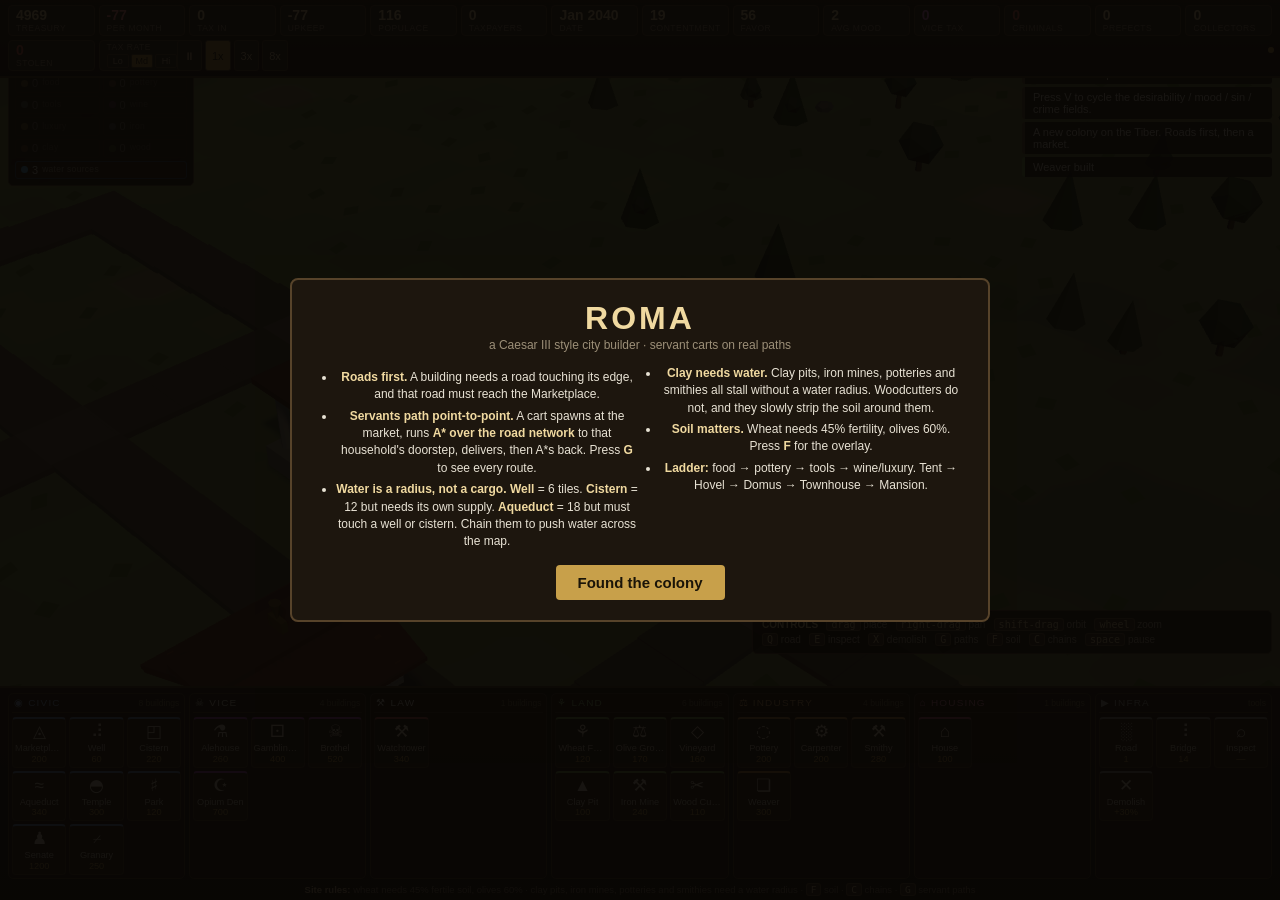
==== commit d4dafc19: "Fix camera axes, add neutral tool state, single-row command dock, rebuild senate+market roofs - panS" ====
--- a/roma.html
+++ b/roma.html
@@ -77,32 +77,34 @@
 #help b{color:#f0d9a0}
 kbd{background:#3a2e1e;border:1px solid #6a5436;border-radius:3px;padding:0 4px;color:#f0d9a0}
 
-#ghostinfo{position:fixed;left:50%;transform:translateX(-50%);bottom:124px;min-width:300px;text-align:center;z-index:11;background:rgba(18,14,9,.92);
+#ghostinfo{display:none;position:fixed;left:50%;transform:translateX(-50%);bottom:124px;min-width:300px;text-align:center;z-index:11;background:rgba(18,14,9,.92);
  border:1px solid #57432a;border-radius:4px;padding:3px 12px;font-size:11.5px;color:#d8ceb8;pointer-events:none}
 
 /* ================= command GRID dock (AoE style) ================= */
 #bar{position:fixed;left:0;right:0;bottom:0;z-index:10;background:linear-gradient(#1a140d,#0d0a07);
  border-top:2px solid #4a3a22;padding:5px 8px}
-#dock{display:flex;flex-wrap:wrap;justify-content:center;gap:5px;align-items:flex-start;max-width:1560px;margin:0 auto}
-.group{background:rgba(28,21,13,.75);border:1px solid #43341f;border-radius:5px;padding:4px;
- flex:1 1 14%;min-width:212px;max-width:300px}
-.ghead{display:flex;justify-content:space-between;align-items:baseline;font-size:10px;letter-spacing:1.2px;
+/* one single row that scales down to fit -- never wraps into a second line */
+#dock{display:flex;flex-wrap:nowrap;justify-content:center;gap:4px;align-items:stretch;
+ width:100%;max-width:1560px;margin:0 auto;overflow-x:auto;scrollbar-width:thin}
+.group{background:rgba(28,21,13,.75);border:1px solid #43341f;border-radius:5px;padding:3px;
+ flex:1 1 0;min-width:0;max-width:none}
+.ghead{display:flex;justify-content:space-between;align-items:baseline;font-size:clamp(8px,.78vw,10px);letter-spacing:1.2px;
  text-transform:uppercase;padding:0 2px 4px;margin-bottom:4px;border-bottom:1px solid #43341f}
 .gsub{color:#7a6a4a;letter-spacing:0;text-transform:none;font-size:8.5px}
 .g-civic .ghead{color:#8fb0e8}.g-prod .ghead{color:#9cc87a}
 .g-ind .ghead{color:#e0a868}.g-res .ghead{color:#e884a4}.g-infra .ghead{color:#b0b0b0}
-.cards{display:grid;grid-template-columns:repeat(3,minmax(0,1fr));gap:4px}
+.cards{display:grid;grid-template-columns:repeat(3,minmax(0,1fr));gap:3px}
 .card{background:#241b12;border:1px solid #43341f;border-top:2px solid #5a4630;border-radius:4px;
- padding:5px 4px 4px;cursor:pointer;text-align:center;line-height:1.15;overflow:hidden;
+ padding:3px 2px 3px;min-width:0;cursor:pointer;text-align:center;line-height:1.15;overflow:hidden;
  display:flex;flex-direction:column;align-items:center;justify-content:flex-start}
 .card:hover{background:#3f2f1e;transform:translateY(-1px)}
 .card.on{background:#c8a04a;border-color:#f0d9a0;color:#1a1408}
 .card.on .ccost{color:#4a3a10}
-.card .cic{font-size:19px;line-height:1.15;color:#e8dcc0}
+.card .cic{font-size:clamp(13px,1.35vw,19px);line-height:1.15;color:#e8dcc0}
 .card.on .cic{color:#2a2010}
-.cnm{font-size:9.5px;color:#d8ceb8;margin-top:1px;white-space:nowrap;overflow:hidden;text-overflow:ellipsis;max-width:100%}
+.cnm{font-size:clamp(7.5px,.72vw,9.5px);color:#d8ceb8;margin-top:1px;white-space:nowrap;overflow:hidden;text-overflow:ellipsis;max-width:100%}
 .card.on .cnm{color:#1a1408}
-.ccost{font-size:9.5px;color:#c8a04a;line-height:1.1}
+.ccost{font-size:clamp(7.5px,.72vw,9.5px);color:#c8a04a;line-height:1.1}
 .card.civic{border-top-color:#6a8ac8}.card.prod{border-top-color:#7aa85a}
 .card.ind{border-top-color:#c88a4a}.card.vice{border-top-color:#b04ac8}.card.law{border-top-color:#c85a5a}.card.res{border-top-color:#c85a7a}.card.infra{border-top-color:#8a8a8a}
 .card.poor{opacity:.5}
@@ -53255,6 +53257,7 @@
 const cells = new Uint8Array(N*N);      // T_*
 const bldAt = new Int16Array(N*N).fill(-1);
 const roadLevel = new Uint8Array(N*N);
+const bridgeAt  = new Uint8Array(N*N);   // road tiles spanning the river
 
 let terrainGroup, roadGroup, bldGroup, cartGroup, decoGroup;
 let roadTiles=[];
@@ -53280,7 +53283,10 @@
   for(let i=0;i<p.count;i++){
     const wx=p.getX(i), wz=p.getZ(i);
     const gx=Math.floor(wx/TILE+N/2), gz=Math.floor(wz/TILE+N/2);
-    p.setY(i, (inb(gx,gz)? heightAt(gx,gz):0) - 0.15);
+    let h = inb(gx,gz)? heightAt(gx,gz) : 0;
+    // carve the riverbed down where there is water
+    if(inb(gx,gz) && cells[idx(gx,gz)]===T_WATER) h -= 0.62;
+    p.setY(i, h - 0.15);
   }
   g.computeVertexNormals();
   const cols=[];
@@ -53293,11 +53299,11 @@
       const cc=cells[idx(gx,gz)], f=soil[idx(gx,gz)];
       if(cc===T_WATER){
         const d=heightAt(gx,gz);
-        c=new THREE.Color().setHSL(0.55,0.42,0.20+d*0.03);
+        c=new THREE.Color().setHSL(0.55,0.45,0.13+d*0.03);
       } else if(cc===T_SAND){ c=new THREE.Color(0xc9b47a); }
       else {
         // fertile ground is richer / more yellow-green, barren is pale grey-brown
-        c=new THREE.Color().setHSL(0.22-0.06*(1-f), 0.16+0.34*f, 0.20+0.16*f);
+        c=new THREE.Color().setHSL(0.235-0.055*(1-f), 0.30+0.36*f, 0.185+0.15*f);
         const h=heightAt(gx,gz);
         c.offsetHSL(0,0,-h*0.09);
         // patchy noise so it doesn't look like a flat wash
@@ -53318,24 +53324,64 @@
   decoTerrain();
 }
 
-// animated water plane
+// ---------- river: real water tiles only ----------
 let waterMesh;
+function carveRiver(){
+  // a meandering river across the map, 2-3 tiles wide, generated BEFORE terrain build
+  // the river runs down the far west margin, clear of the founding site (x>=20),
+  // so the starting city is never split. the player bridges it to expand west.
+  let cx=6+Math.sin(Math.random()*6.28)*2, amp=7, ph=Math.random()*6.28;
+  for(let z=0;z<N;z++){
+    cx += Math.sin(z*0.085+ph)*0.42; cx += (9-cx)*0.012;
+    cx=Math.max(4,Math.min(11,cx));
+    const w=2+Math.sin(z*0.21+ph)*0.9;
+    for(let i=-3;i<=3;i++){
+      const x=Math.round(cx+i);
+      if(inb(x,z) && Math.abs(i)<=w) cells[idx(x,z)]=T_WATER;
+    }
+  }
+  // banks get a sand fringe so the shoreline reads properly
+  for(let z=0;z<N;z++) for(let x=0;x<N;x++){
+    if(cells[idx(x,z)]!==T_EMPTY) continue;
+    for(let j=-1;j<=1;j++) for(let i=-1;i<=1;i++){
+      if(inb(x+i,z+j)&&cells[idx(x+i,z+j)]===T_WATER){ cells[idx(x,z)]=T_SAND; j=9; break; }
+    }
+  }
+}
+
 function buildWater(){
-  const g=new THREE.PlaneGeometry(N*TILE*1.4, N*TILE*1.4, 90,90);
-  g.rotateX(-Math.PI/2);
-  const m=new THREE.MeshStandardMaterial({color:0x2b5f86, roughness:0.16, metalness:0.35,
-    transparent:true, opacity:0.86});
-  m.onBeforeCompile=sh=>{
-    sh.uniforms.uT={value:0};
-    waterMesh.userData.sh=sh;
-    sh.vertexShader='uniform float uT;\n'+sh.vertexShader.replace('#include <begin_vertex>',
-      '#include <begin_vertex>\n transformed.y += sin(position.x*0.22+uT*1.3)*0.06 + cos(position.z*0.19+uT)*0.05;');
-    sh.fragmentShader=sh.fragmentShader.replace('#include <color_fragment>',
-      '#include <color_fragment>\n diffuseColor.rgb *= 0.9+0.2*sin(vViewPosition.x*0.6+vViewPosition.z*0.4);');
-  };
-  waterMesh=new THREE.Mesh(g,m);
-  waterMesh.position.y=0.32;
+  waterMesh=new THREE.Group();
+  // one animated quad per water tile, sitting at the local terrain height
+  const qs=[];
+  for(let z=0;z<N;z++) for(let x=0;x<N;x++){
+    if(cells[idx(x,z)]!==T_WATER) continue;
+    const q=new THREE.PlaneGeometry(TILE,TILE,2,2); q.rotateX(-Math.PI/2);
+    const pos=q.attributes.position;
+    for(let i=0;i<pos.count;i++) pos.setY(i, heightAt(x,z)-0.30);
+    qs.push(q);
+  }
+  const m=new THREE.MeshStandardMaterial({color:0x2f6a92, roughness:0.18, metalness:0.30, flatShading:true});
+  waterMesh=new THREE.Mesh(mergeGeos(qs),m);
+  waterMesh.receiveShadow=true;
   scene.add(waterMesh);
+}
+
+// merge a list of geometries (same material) into one buffer
+function mergeGeos(list){
+  let vc=0;
+  for(const g of list) vc+=g.attributes.position.count;
+  const P=new Float32Array(vc*3), Nm=new Float32Array(vc*3);
+  let o=0;
+  for(const g of list){
+    const n=g.attributes.normal, p=g.attributes.position;
+    for(let i=0;i<p.count;i++){ P[o*3]=p.getX(i);P[o*3+1]=p.getY(i);P[o*3+2]=p.getZ(i);
+      Nm[o*3]=n.getX(i);Nm[o*3+1]=n.getY(i);Nm[o*3+2]=n.getZ(i); o++; }
+    g.dispose();
+  }
+  const out=new THREE.BufferGeometry();
+  out.setAttribute('position',new THREE.BufferAttribute(P,3));
+  out.setAttribute('normal',new THREE.BufferAttribute(Nm,3));
+  return out;
 }
 
 // soil overlay (toggle with F)
@@ -53416,13 +53462,16 @@
 // cost, size, jobs, category
 const BTYPES = {
   road:      {name:'Road',            cost:1,   w:1,h:1, cat:'infra', key:'road'},
+  bridge:    {name:'Bridge',          cost:14,  w:1,h:1, cat:'infra', key:'bridge',
+              desc:'The only way across the river. Pave it like a road.',
+              chain:'river crossing' },
   well:      {name:'Well',            cost:60,  w:1,h:1, jobs:0, cat:'civic',
               desc:'Fresh water. Every building within 6 tiles has drinking water.',
               chain:'water: radius 6'},
   cistern:   {name:'Cistern',         cost:220, w:2,h:2, jobs:2, cat:'civic',
               desc:'Holds storm water. Only works if it already has water coverage. Radius 12.',
               chain:'water: needs water cover, radius 12'},
-  aqueduct:  {name:'Aqueduct',        cost:340, w:1,h:1, jobs:1, cat:'civic',
+  aqueduct:  {name:'Aqueduct',        cost:340, w:4,h:1, jobs:1, cat:'civic',
               desc:'Carries water along a road. Must touch a well/cistern. Radius 18.',
               chain:'water: needs well/cistern, radius 18'},
   house:     {name:'House',           cost:100, w:1,h:1, jobs:0, cat:'res',   desc:'Grows from tent to domus as goods are delivered. Pays tax on upgrade.'},
@@ -53536,24 +53585,36 @@
 
 function buildingMesh(b){
   const t=BTYPES[b.type], g=new THREE.Group();
-  const w=t.w*TILE, h=t.h*TILE, X=w/2, Z=h/2;
+  // Authoring frame: walls are built around x=0 and (incorrectly, previously) z=Z=h/2,
+  // while the roof helper built around x=X=w/2 and z=Z. That left every roof half a
+  // plot off its walls. X and Z are both the plot centre, i.e. 0, so every helper
+  // (walls, roofs, windows, colonnades) shares one convention.
+  const w=t.w*TILE, h=t.h*TILE, X=0, Z=0;
   const add=(mesh,x,y,z)=>{ mesh.position.set(x,y,z); mesh.castShadow=true; mesh.receiveShadow=true; g.add(mesh); return mesh; };
+  // decoration is excluded when centring the model: a bush or a sign post should not
+  // decide where the walls sit, however big it is.
+  const deco=(mesh,x,y,z)=>{ mesh.userData.isDecor=true; return add(mesh,x,y,z); };
   const box=(mat,sx,sy,sz,x,y,z)=>add(new THREE.Mesh(new THREE.BoxGeometry(sx,sy,sz),mat),x,y,z);
   const cyl=(mat,rt,rb,sy,x,y,z,n=10)=>add(new THREE.Mesh(new THREE.CylinderGeometry(rt,rb,sy,n),mat),x,y,z);
-  // pitched tile roof built from overlapping courses
+  // pitched gable roof: two real sloped slabs meeting at a ridge, with eaves overhang
   const tileRoof=(mat,sx,sz,baseY,rise)=>{
-    const steps=7, capW=sx*0.30;
-    for(let i=0;i<steps;i++){
-      const t0=i/steps, t1=(i+1)/steps;
-      const wAt = sx + (capW-sx)*t0;
-      const y = baseY + rise*t0;
-      const sl = Math.hypot((sx-capW)/steps, rise/steps);
-      const m=new THREE.Mesh(new THREE.BoxGeometry(sl*1.06,0.12,sz*1.10), mat);
-      add(m, X-(sx-capW)*0.5 + (sx-capW)/steps*(i+0.5), y+0.02, Z);
-      const m2=m.clone(); add(m2, -((X-(sx-capW)*0.5 + (sx-capW)/steps*(i+0.5))-X) , y+0.02, Z);
+    const capW=sx*0.22;                 // ridge width
+    const span=(sx-capW)/2;             // horizontal run of each slope
+    const ang=Math.atan2(rise,span);
+    const slope=Math.hypot(span,rise);
+    const roofParts=[];
+    for(const sgn of [-1,1]){
+      const m=new THREE.Mesh(new THREE.BoxGeometry(slope*1.04,0.16,sz*1.14), mat);
+      add(m, X+sgn*span/2, baseY+rise/2, Z);
+      m.rotation.z = -sgn*ang;
+      roofParts.push(m);
     }
+    roofParts.push(add(new THREE.Mesh(new THREE.BoxGeometry(capW*1.25,0.13,sz*1.16), mat), X, baseY+rise+0.05, Z));
+    for(const sgn of [-1,1])
+      roofParts.push(add(new THREE.Mesh(new THREE.BoxGeometry(0.10,0.10,sz*1.14), mat), X+sgn*(span+0.06), baseY, Z));
+    for(const m of roofParts) m.userData.isRoof=true;
   };
-  const flatRoof=(mat,sx,sz,y)=>box(mat,sx,0.18,sz,X,y,Z);
+  const flatRoof=(mat,sx,sz,y)=>{ const m=box(mat,sx,0.18,sz,X,y,Z); m.userData.isRoof=true; return m; };
   const plinth=()=>box(M('dark'),w*0.97,0.22,h*0.97,0,0.11,Z*0);
   const windows=(mat,sx,y,n=2)=>{
     for(let i=0;i<n;i++){ const x=X-sx/2 + sx*(i+0.5)/n;
@@ -53566,7 +53627,16 @@
       box(mat,r*2.2,0.1,r*2.2,x,yTop,r2); }
   };
 
+  const inner=new THREE.Group(); g.add(inner);
+  const _add=g.add.bind(g); g.add=(m)=>{ inner.add(m); return g; };
   switch(b.type){
+    case 'bridge': {
+      // stone deck with an arch and parapets; only ever spans a single water tile
+      box(M('stone'),w,0.30,h,0,0.30,0);
+      for(const dz of [-1,1]) box(M('stone'),w,0.26,0.16,0,0.55,dz*0.42);
+      box(M('dark'),w*0.5,0.16,0.5,0,0.20,0);
+      for(const s2 of [-1,1]) box(M('cream'),0.14,0.30,0.14,s2*(w*0.5-0.12),0.60,0);
+      break; }
     case 'well': {
       cyl(M('stone'),0.75,0.82,0.6,0,0.3,0,12);
       cyl(M('water'),0.58,0.58,0.1,0,0.62,0,12);
@@ -53638,10 +53708,11 @@
       const logG=new THREE.CylinderGeometry(0.16,0.16,0.9,7);
       for(let i=0;i<3;i++){ const l=new THREE.Mesh(logG,M('wood2'));
         l.rotation.x=Math.PI/2; add(l,-0.2+i*0.22,0.55,Z); }
-      box(M('wood'),0.14,1.3,0.14,0.75,0.65,-h/2+0.4);
+      box(M('wood'),0.14,1.3,0.14,0.75,0.65,-h/2+0.4).userData.isDecor=true;
       const axe=new THREE.Mesh(new THREE.BoxGeometry(0.1,0.34,0.26),M('iron'));
-      add(axe,0.75,1.25,-h/2+0.4);
-      add(new THREE.Mesh(new THREE.IcosahedronGeometry(0.42,0),M('green')),-w/2+0.6,0.6,0);
+      axe.userData.isDecor=true; add(axe,0.75,1.25,-h/2+0.4);
+      const fol=new THREE.Mesh(new THREE.IcosahedronGeometry(0.42,0),M('green'));
+      fol.userData.isDecor=true; add(fol,-w/2+0.6,0.6,0);
       break; }
     case 'vineyard': {
       box(M('dark'),w*0.95,0.1,h*0.95,0,0.05,Z);
@@ -53656,13 +53727,19 @@
       tileRoof(M('roof'),0.9,0.9,0.6,0.3);
       break; }
     case 'market': {
-      box(M('stone'),w*0.96,0.3,h*0.96,0,0.15,Z);
-      // peristyle: columns round an open courtyard
-      colonnade(M('marble'),0.16,2.1,4);
-      colonnade(M('marble'),0.16,2.1,4,h/2-0.45);
-      for(let i=0;i<4;i++) cyl(M('marble'),0.16,0.16,2.1,-w/2+0.45,1.05,-h/2+0.45+(h-0.9)*i/3,8);
-      for(let i=0;i<4;i++) cyl(M('marble'),0.16,0.16,2.1,w/2-0.45,1.05,-h/2+0.45+(h-0.9)*i/3,8);
-      flatRoof(M('roof2'),w*0.98,h*0.98,2.22);
+      box(M('stone'),w*0.96,0.3,h*0.96,0,0.15,Z).userData.isFooting=true;
+      // Peristyle. The row offset used to be Z-0.45 and h/2-0.45; once the model frame
+      // was re-centred on Z=0 those two landed at z=-0.45 and z=+1.55, so the whole
+      // colonnade sat off to one side. Both rows now use the same symmetric inset.
+      const mInset=0.45, mR=0.16, mYTop=2.1, mCx=w/2-mInset, mCz=h/2-mInset;
+      for(const sz of [-1,1]) for(let i=0;i<4;i++)
+        cyl(M('marble'),mR,mR,mYTop, -mCx+(2*mCx)*i/3, mYTop/2, sz*mCz, 8);
+      for(const sx of [-1,1]) for(let i=0;i<4;i++)
+        cyl(M('marble'),mR,mR,mYTop, sx*mCx, mYTop/2, -mCz+(2*mCz)*i/3, 8);
+      // entablature ring, then the flat roof over the whole peristyle
+      for(const sz of [-1,1]) box(M('cream'), w*0.94, 0.24, 0.34, 0, mYTop+0.12, sz*mCz);
+      for(const sx of [-1,1]) box(M('cream'), 0.34, 0.24, h*0.94, sx*mCx, mYTop+0.12, 0);
+      flatRoof(M('roof2'), w*1.02, h*1.02, mYTop+0.26);
       // stalls with awnings
       for(let i=0;i<3;i++){
         const x=(i-1)*w*0.28;
@@ -53685,39 +53762,62 @@
       box(M('wood2'),0.42,0.6,0.06,0,0.34,h*0.44+0.04);
       tileRoof(M('roof'),w*0.96,h*0.96,1.36,0.5);
       if(b.type==='smith'){
-        cyl(M('dark'),0.24,0.34,0.9,-w/2-0.25,0.45,-h/2+0.5,8);
+        cyl(M('dark'),0.24,0.34,0.9,-w/2-0.25,0.45,-h/2+0.5,8).userData.isDecor=true;
         box(M('iron'),0.45,0.3,0.35,-w/2+0.6,1.9,h/2-0.4);
-        add(new THREE.Mesh(new THREE.BoxGeometry(0.7,0.12,0.3),M('iron')),w/2-0.5,0.75,h/2+0.3);
+        const anv=new THREE.Mesh(new THREE.BoxGeometry(0.7,0.12,0.3),M('iron')); anv.userData.isDecor=true; add(anv,w/2-0.5,0.75,h/2+0.3);
       }
       if(b.type==='weaver'){
-        box(M('terr'),0.9,0.55,0.06,0,1.0,h*0.44+0.05);
-        for(let i=0;i<3;i++) box(M('gold'),0.2,0.4,0.06,-0.3+i*0.3,1.0,h*0.44+0.09);
-        box(M('wood'),1.2,0.06,0.06,0,1.28,h*0.44);
+        // drying cloth on a pole out front, not a panel over the door
+        const pz=h*0.44+0.42;
+        box(M('wood'),0.08,1.5,0.08,-w*0.34,0.75,pz);
+        box(M('wood'),0.08,1.5,0.08, w*0.34,0.75,pz);
+        box(M('wood'),0.08,0.08,0.08,0,1.48,pz);
+        for(let i=0;i<3;i++)
+          box([M('gold'),M('terr'),M('cream')][i],0.24,0.78,0.05,-0.28+i*0.28,0.82,pz).userData.isDecor=true;
       }
       if(b.type==='carpenter'){
-        box(M('wood2'),1.1,0.24,0.3,0,0.65,h*0.32);
-        box(M('wood'),0.9,0.1,0.9,-w/2-0.2,0.35,-h/2+0.4);
+        box(M('wood2'),1.1,0.24,0.3,0,0.65,h*0.32).userData.isDecor=true;
+        box(M('wood'),0.9,0.1,0.9,-w/2-0.2,0.35,-h/2+0.4).userData.isDecor=true;
       }
       if(b.type==='potter'){
         const potG=new THREE.LatheGeometry([new THREE.Vector2(0.02,0),new THREE.Vector2(0.12,0.05),
           new THREE.Vector2(0.18,0.22),new THREE.Vector2(0.12,0.32),new THREE.Vector2(0.14,0.36)],8);
-        for(let i=0;i<4;i++) add(new THREE.Mesh(potG,M('terr')),-0.55+i*0.36,0.1,h*0.44+0.35);
-        cyl(M('dark'),0.4,0.34,0.5,w/2-0.4,0.25,h/2-0.5,8);
+        for(let i=0;i<4;i++){ const pm=new THREE.Mesh(potG,M('terr')); pm.userData.isDecor=true; add(pm,-0.55+i*0.36,0.1,h*0.44+0.35); }
+        cyl(M('dark'),0.4,0.34,0.5,w/2-0.4,0.25,h/2-0.5,8).userData.isDecor=true;
       }
       break; }
     case 'temple': {
-      box(M('stone'),w*0.94,0.7,h*0.94,0,0.35,Z);
-      const cx2=X, cz2=Z-h/2+0.7;
-      for(let i=0;i<6;i++) cyl(M('marble'),0.2,0.22,2.6,cx2-w*0.34+w*0.68*i/5,2.0,cz2,10);
-      box(M('marble'),w*0.9,0.3,h*0.5,0,3.45,cz2);
-      flatRoof(M('roof2'),w*0.95,h*0.6,3.62);
-      // pediment
-      for(let i=0;i<6;i++){
-        const x=cx2-w*0.3+w*0.6*i/5, y=3.8+ (i===0||i===5?0:0.25);
-        box(M('terr'),w*0.12,0.55,0.16,x,y+0.2,cz2-0.75);
+      // Symmetric peripteral temple: stepped podium, cella, 6 columns on every side,
+      // entablature over the whole plan, and one gable roof that actually covers the
+      // colonnade it sits on. Everything is measured from the plot centre (0, Z).
+      const base=0.64, CH=2.15, cx=w*0.36, cz=h*0.36, n=6;
+      box(M('stone'), w*0.99, 0.30, h*0.99, 0, 0.15, Z).userData.isFooting=true;
+      box(M('stone'), w*0.96, 0.34, h*0.96, 0, 0.47, Z);
+      // the sheltered room
+      box(M('cream'), w*0.44, 2.1, h*0.44, 0, 1.44, Z);
+      box(M('terr'), 0.62, 0.9, 0.14, 0, 1.6, h*0.22);
+      const col=(x,z)=>{
+        cyl(M('marble'),0.17,0.20,CH,x,base+CH/2,z,10);
+        box(M('marble'),0.40,0.09,0.40,x,base+0.045,z);
+        box(M('marble'),0.44,0.10,0.44,x,base+CH,z);
+      };
+      for(let i=0;i<n;i++){
+        const t=-cx + (2*cx)*i/(n-1);
+        col(t,-cz); col(t,cz);
+        if(i>0 && i<n-1){ col(-cx,t); col(cx,t); }
       }
-      for(let i=0;i<6;i++) cyl(M('marble'),0.2,0.22,2.2,cx2-w*0.34+w*0.68*i/5,1.8,h/2-0.3,10);
-      box(M('gold'),0.5,0.5,0.16,cx2,4.5,cz2);
+      const eY=base+CH;
+      box(M('marble'), w*0.90, 0.36, h*0.90, 0, eY+0.18, Z);
+      const rY=eY+0.36;
+      // eaves must clear the outer columns (span 3.26) or the roof floats inboard of them
+      tileRoof(M('roof2'), w*1.16, h*1.06, rY, 0.8);
+      // pediment closing each gable end, stepped to follow the roof pitch
+      for(const s of [-1,1]) for(let i=0;i<n;i++){
+        const t=-cx + (2*cx)*i/(n-1), f=1-Math.abs(t)/cx, hh=0.14+0.70*f;
+        box(M('terr'), (2*cx)/(n-1)*0.99, hh, 0.16, t, rY+hh/2, s*h*0.44);
+      }
+      box(M('gold'), 0.46, 0.46, 0.16, 0, rY+0.95, Z);
+      cyl(M('gold'), 0.14, 0.02, 0.42, 0, rY+1.34, Z, 8);
       break; }
     case 'park': {
       box(M('green'),w*0.96,0.1,h*0.96,0,0.05,Z);
@@ -53732,12 +53832,32 @@
       box(M('marble'),0.34,0.26,0.34,0,1.05,Z-0.9);
       break; }
     case 'senate': {
-      box(M('cream'),w*0.9,2.0,h*0.9,0,1.0,Z);
-      windows(M('win'),w*0.9,1.4,5);
-      for(let i=0;i<6;i++) cyl(M('marble'),0.17,0.19,1.9,-w*0.4+w*0.8*i/5,0.95,h*0.45+0.15,8);
-      tileRoof(M('roof2'),w*0.95,h*0.95,2.0,0.6);
-      box(M('gold'),0.5,0.8,0.5,0,2.95,Z);
-      cyl(M('gold'),0.36,0.02,0.5,0,3.6,Z,8);
+      // Was a single portico row at z=+h*0.45 with a roof narrower than the walls it
+      // capped. Rebuilt as a symmetric peripteral hall, like the temple.
+      const base=0.64, CH=2.15, cx=w*0.40, cz=h*0.40, n=5;
+      box(M('stone'), w*0.99, 0.30, h*0.99, 0, 0.15, Z).userData.isFooting=true;
+      box(M('stone'), w*0.95, 0.34, h*0.95, 0, 0.47, Z);
+      box(M('cream'), w*0.60, 2.0, h*0.60, 0, 1.44, Z);
+      const col=(x,z)=>{
+        cyl(M('marble'),0.17,0.20,CH,x,base+CH/2,z,10);
+        box(M('marble'),0.40,0.09,0.40,x,base+0.045,z);
+        box(M('marble'),0.44,0.10,0.44,x,base+CH,z);
+      };
+      for(let i=0;i<n;i++){
+        const t=-cx + (2*cx)*i/(n-1);
+        col(t,-cz); col(t,cz);
+        if(i>0 && i<n-1){ col(-cx,t); col(cx,t); }
+      }
+      const eY=base+CH;
+      box(M('marble'), w*0.92, 0.34, h*0.92, 0, eY+0.17, Z);
+      const rY=eY+0.34;
+      tileRoof(M('roof2'), w*1.10, h*1.04, rY, 0.72);   // eaves clear the outer columns
+      for(const s of [-1,1]) for(let i=0;i<n;i++){
+        const t=-cx + (2*cx)*i/(n-1), f=1-Math.abs(t)/cx, hh=0.14+0.62*f;
+        box(M('terr'), (2*cx)/(n-1)*0.99, hh, 0.16, t, rY+hh/2, s*h*0.46);
+      }
+      box(M('gold'),0.5,0.8,0.5,0,rY+0.86,Z).userData.isDecor=true;   // acroterion, not a column
+      cyl(M('gold'),0.36,0.02,0.5,0,rY+1.48,Z,8).userData.isDecor=true;
       break; }
     case 'alehouse': case 'gambling': case 'brothel': case 'opiumden': {
       box(M('dark'),w*0.94,0.22,h*0.94,0,0.11,Z);
@@ -53745,11 +53865,11 @@
       box(M('dark'),w*0.88,0.12,h*0.88,0,1.42,Z);
       for(let i=0;i<3;i++) box(M('gold'),0.24,0.5,0.08,-w*0.28+i*w*0.28,0.95,h*0.43+0.05);
       // awning over the door
-      box(M('terr'),w*0.7,0.1,0.5,0,1.35,h/2+0.2);
+      box(M('terr'),w*0.7,0.1,0.5,0,1.35,h/2+0.2).userData.isDecor=true;
       if(b.type==='gambling') for(let i=0;i<3;i++) box(M('gold'),0.1,0.1,0.1,-0.4+i*0.4,1.95,Z-0.5);
-      if(b.type==='opiumden'){ cyl(M('dark'),0.2,0.24,0.5,w/2+0.2,0.35,-h/2+0.4,8);
-        for(let i=0;i<3;i++) box(M('gold'),0.08,0.3,0.08,w/2+0.2,0.6,-h/2+0.4,6); }
-      if(b.type==='brothel') box(M('terr'),0.5,0.36,0.06,w/2-0.3,1.9,Z);
+      if(b.type==='opiumden'){ cyl(M('dark'),0.2,0.24,0.5,w/2+0.2,0.35,-h/2+0.4,8).userData.isDecor=true;
+        for(let i=0;i<3;i++) box(M('gold'),0.08,0.3,0.08,w/2+0.2,0.6,-h/2+0.4,6).userData.isDecor=true; }
+      if(b.type==='brothel') box(M('terr'),0.5,0.36,0.06,w/2-0.3,1.9,Z).userData.isDecor=true;
       break; }
     case 'watchtower': {
       box(M('stone'),1.5,0.3,1.5,0,0.15,Z);
@@ -53758,8 +53878,8 @@
       box(M('dark'),1.5,0.25,1.5,0,3.35,Z);
       for(const [dx,dz] of [[-0.6,-0.6],[0.6,-0.6],[-0.6,0.6],[0.6,0.6]])
         box(M('stone'),0.24,0.6,0.24,dx,3.75,Z+dz);
-      box(M('roof2'),1.7,0.16,1.7,0,4.15,Z);
-      cyl(M('gold'),0.06,0.06,0.7,0,4.55,Z,5);
+      tileRoof(M('roof2'),1.72,1.72,3.48,0.55);
+      cyl(M('gold'),0.07,0.07,0.6,0,4.42,Z,5);
       break; }
     case 'import': {
       box(M('stone'),w*0.9,0.3,h*0.9,0,0.15,Z);
@@ -53774,8 +53894,62 @@
       break; }
   }
   if(b.type!=='house'&&b.type!=='watchtower'&&b.type!=='farm'&&b.type!=='farmOlive'&&b.type!=='vineyard'&&b.type!=='park'&&b.type!=='claypit'&&b.type!=='ironMine'&&b.type!=='woodcutter')
-    box(M('stone'),w*0.98,0.22,h*0.98,0,0.11,Z);
+    box(M('stone'),w*0.98,0.62,h*0.98,0,0.02,Z).userData.isFooting=true;   // sunk foundation: hides terrain slope gaps
+  g.add=_add;
+  normaliseModel(inner, w, h);
   return g;
+}
+
+// Every model above is authored in whatever local frame was convenient (some from
+// 0, some from w/2, some using h*0.44). Rather than trusting 26 different hand-tuned
+// conventions, measure the finished mesh and canonicalise it:
+//   origin = centre of the footprint, base = ground level.
+// Then placeGroup() can position every building identically and be correct by construction.
+// Find the model's core mass: the pieces that define the building, weighted by footprint
+// area. Small asymmetric decoration (a chimney, a hanging sign, a sawhorse, a bare tree)
+// is excluded, because otherwise it drags the walls and roof off the foundation.
+function modelCore(inner){
+  inner.updateMatrixWorld(true);
+  const items=[];
+  inner.traverse(o=>{
+    if(!o.isMesh || o.userData.isDecor) return;
+    o.geometry.computeBoundingBox();
+    const bb=o.geometry.boundingBox.clone(); bb.applyMatrix4(o.matrixWorld);
+    if(!isFinite(bb.min.x)) return;
+    items.push({bb, a:Math.max(1e-6,(bb.max.x-bb.min.x)*(bb.max.z-bb.min.z))});
+  });
+  if(!items.length) return null;
+  const maxA=items.reduce((m,i)=>i.a>m?i.a:m,0);
+  const core=items.filter(i=>i.a>=maxA*0.12);
+  let sw=0,sx=0,sz=0,minx=1e9,maxx=-1e9,minz=1e9,maxz=-1e9;
+  for(const i of core){
+    sw+=i.a; sx+=i.a*(i.bb.min.x+i.bb.max.x)/2; sz+=i.a*(i.bb.min.z+i.bb.max.z)/2;
+    minx=Math.min(minx,i.bb.min.x); maxx=Math.max(maxx,i.bb.max.x);
+    minz=Math.min(minz,i.bb.min.z); maxz=Math.max(maxz,i.bb.max.z);
+  }
+  // decoration is already excluded above, so the ground line is simply the lowest core piece
+  let base=1e9; for(const i of core) base=Math.min(base,i.bb.min.y);
+  return { x:sx/sw, z:sz/sw, base, spanX:maxx-minx, spanZ:maxz-minz };
+}
+
+// Canonicalise: core centred on the origin, base on the ground, never spilling into the
+// neighbouring plot. Repeated because scaling perturbs a clamped centre.
+function normaliseModel(inner, fw, fh){
+  for(let pass=0; pass<2; pass++){
+    const c=modelCore(inner);
+    if(!c) return;
+    const CLAMP=TILE*1.6;
+    inner.position.x += Math.max(-CLAMP,Math.min(CLAMP,-c.x));
+    inner.position.z += Math.max(-CLAMP,Math.min(CLAMP,-c.z));
+    inner.position.y -= c.base;
+    if(!fw || pass===1) break;
+    const c2=modelCore(inner);
+    if(!c2) break;
+    const sx=Math.min(1,(fw*1.06)/Math.max(1e-6,c2.spanX));
+    const sz=Math.min(1,(fh*1.06)/Math.max(1e-6,c2.spanZ));
+    if(sx>=0.999&&sz>=0.999) break;
+    inner.scale.set(sx,1,sz);
+  }
 }
 
 function houseMesh(tier){
@@ -53785,15 +53959,13 @@
   const cyl=(mat,rt,rb,sy,x,y,z,n=10)=>{const o=new THREE.Mesh(new THREE.CylinderGeometry(rt,rb,sy,n),mat);
     o.position.set(x,y,z);o.castShadow=true;g.add(o);return o;};
   const roof=(mat,sx,sz,baseY,rise)=>{
-    const steps=6, capW=sx*0.28;
-    for(let i=0;i<steps;i++){
-      const wAt=(sx-capW)*((steps-i)/steps);
-      const y=baseY+rise*(i/steps);
-      const sl=Math.hypot((sx-capW)/steps, rise/steps);
-      const cx=(sx-capW)/2*(i/steps);
-      box(mat,sl*1.08,0.1,sz*1.08, cx, y+0.03, 0);
-      box(mat,sl*1.08,0.1,sz*1.08, -cx, y+0.03, 0);
+    const capW=sx*0.22, span=(sx-capW)/2;
+    const ang=Math.atan2(rise,span), slope=Math.hypot(span,rise);
+    for(const sgn of [-1,1]){
+      const m=box(mat,slope*1.04,0.14,sz*1.14, sgn*span/2, baseY+rise/2, 0);
+      m.rotation.z=-sgn*ang; m.userData.isRoof=true;
     }
+    box(mat,capW*1.3,0.12,sz*1.16, 0, baseY+rise+0.04, 0).userData.isRoof=true;
   };
   const win=(x,y,z=0.86)=>box(M('win'),0.3,0.38,0.08,x,y,z);
 
@@ -53856,6 +54028,7 @@
       add2(g, M('marble'), s*0.62, 3.5, 0.85);
     }
   }
+  normaliseModel(g, TILE, TILE);
   return g;
 }
 function add2(g,mat,x,y,z){
@@ -53868,6 +54041,7 @@
   if(type==='road'){
     if(!inb(x,z)) return 'out';
     if(cells[idx(x,z)]===T_BLD) return 'building';
+    if(cells[idx(x,z)]===T_WATER) return 'water';
     return null;
   }
   if(!inb(x,z)) return 'out';
@@ -53878,6 +54052,25 @@
     if(c===T_BLD) return 'building';
     if(c===T_ROCK) return 'rock';
   }
+  return null;
+}
+
+// Why a tile cannot take this building right now, for the hover ghost.
+// (updateGhost has called this since it was written but the function never existed --
+// every mousemove threw a ReferenceError, so the ghost and the red 'cannot build here'
+// message were silently dead.)
+const SITE_WHY={out:'off the map', water:'needs a bridge', building:'already built on',
+                rock:'clear the rock first'};
+function siteProblem(type,x,z){
+  if(!BTYPES[type]) return null;
+  if(type==='bridge'){
+    if(!inb(x,z)) return 'out';
+    if(cells[idx(x,z)]!==T_WATER) return 'a bridge must span the river';
+    return null;
+  }
+  const err=canPlace(type,x,z);
+  if(err) return SITE_WHY[err]||err;
+  if(G.money<BTYPES[type].cost) return 'not enough denarii';
   return null;
 }
 
@@ -54086,7 +54279,50 @@
   }
 }
 
+// BFS from every building over free land to the nearest road tile, then pave that path.
+// Runs after the starter is laid out and is also safe to re-run (it is idempotent).
+function connectAllBuildings(){
+  const isRoad=(x,z)=>inb(x,z)&&cells[idx(x,z)]===T_ROAD;
+  const K=(x,z)=>(x+','+z);
+  for(const b of blds){
+    const t=BTYPES[b.type];
+    const inside=(x,z)=>x>=b.x&&x<b.x+t.w&&z>=b.z&&z<b.z+t.h;
+    let ok=false;
+    for(let j=-1;j<=t.h&&!ok;j++) for(let i=-1;i<=t.w&&!ok;i++) if(isRoad(b.x+i,b.z+j)) ok=true;
+    if(ok) continue;
+    // BFS from the footprint outwards; record parents so we can walk a real path back
+    const parent=new Map(); const q=[];
+    for(let j=-1;j<=t.h;j++) for(let i=-1;i<=t.w;i++){ const x=b.x+i,z=b.z+j;
+      if(!inb(x,z)) continue; parent.set(K(x,z),null); q.push([x,z]); }
+    let goal=null;
+    for(let qi=0; qi<q.length && !goal; qi++){
+      const [x,z]=q[qi];
+      if(isRoad(x,z)&&!inside(x,z)){ goal=[x,z]; break; }
+      for(const [dx,dz] of [[1,0],[-1,0],[0,1],[0,-1]]){
+        const nx=x+dx, nz=z+dz, k=K(nx,nz);
+        if(parent.has(k)||!inb(nx,nz)) continue;
+        const c=cells[idx(nx,nz)];
+        if(c===T_WATER||c===T_BLD||c===T_ROCK||c===T_TREE) continue;   // route around obstacles
+        parent.set(k,K(x,z)); q.push([nx,nz]);
+      }
+    }
+    if(!goal) continue;
+    let cur=goal;
+    while(cur){ const [x,z]=cur;
+      if(!inside(x,z) && !isRoad(x,z) && cells[idx(x,z)]===T_EMPTY){ cells[idx(x,z)]=T_ROAD; roadLevel[idx(x,z)]=1; }
+      const p=parent.get(K(x,z)); cur = p? p.split(',').map(Number) : null; }
+  }
+}
+
 function place(type,x,z,free){
+  if(type==='bridge'){
+    if(!inb(x,z)) return false;
+    if(cells[idx(x,z)]!==T_WATER) { msg('A bridge must span the river','bad'); return false; }
+    if(!free && G.money<BTYPES.bridge.cost){ msg('Not enough denarii','bad'); return false; }
+    if(!free) G.money-=BTYPES.bridge.cost;
+    cells[idx(x,z)]=T_ROAD; roadLevel[idx(x,z)]=3; bridgeAt[idx(x,z)]=1;
+    rebuildRoads(); msg('Bridge built','ok'); return true;
+  }
   if(type==='road'){
     const err=canPlace('road',x,z);
     if(err) return false;
@@ -54144,7 +54380,7 @@
     let lv=1; const n=idx(x,z);
     let conn=0; for(const [dx,dz] of [[1,0],[-1,0],[0,1],[0,-1]]){ const xx=x+dx,zz=z+dz;
       if(inb(xx,zz)&&cells[idx(xx,zz)]===T_ROAD) conn++; }
-    roadLevel[n]= conn>=3?2:1;
+    roadLevel[n]= bridgeAt[n] ? 3 : (conn>=3?2:1);
   }
   roadTiles=[];
   for(let z=0;z<N;z++) for(let x=0;x<N;x++) if(cells[idx(x,z)]===T_ROAD) roadTiles.push([x,z]);
@@ -54152,8 +54388,14 @@
   for(let z=0;z<N;z++) for(let x=0;x<N;x++){
     if(cells[idx(x,z)]!==T_ROAD) continue;
     const lv=roadLevel[idx(x,z)];
-    const m=new THREE.Mesh(new THREE.BoxGeometry(TILE*0.96,0.16,TILE*0.96), mats[lv]);
-    const [wx,wz]=worldOf(x,z); m.position.set(wx,heightAt(x,z)+0.05,wz);
+    const [wx,wz]=worldOf(x,z);
+    if(lv===3){ // bridge deck spanning the river
+      const m=new THREE.Mesh(new THREE.BoxGeometry(TILE*1.04,0.30,TILE*1.04), mkMat(0x9a8f7a));
+      m.position.set(wx, 0.10, wz);
+      m.receiveShadow=true; m.castShadow=true; roadGroup.add(m); continue;
+    }
+    const m=new THREE.Mesh(new THREE.BoxGeometry(TILE*1.04,0.18,TILE*1.04), mats[lv]);
+    m.position.set(wx,heightAt(x,z)+0.05,wz);
     m.receiveShadow=true; m.castShadow=false; roadGroup.add(m);
   }
 }
@@ -54272,10 +54514,12 @@
   for(const b of blds){
     if(!VICE.includes(b.type)||b.type==='lararium') continue;
     const s2=b.sinLocal||0;
-    const gate = b.type==='opiumden' ? 0.62 : b.type==='alehouse'?0.55:0.75;
+    const gate = b.type==='opiumden' ? 0.88 : b.type==='alehouse'?0.55:0.75;
     if(s2>gate){
       b.evoT=(b.evoT||0)+dt;
-      if(b.evoT>45){
+      // the Lararium is a LATE payoff: a district has to wallow in near-maximal
+      // sin for a full 4 minutes of sim time before it builds its own shrine.
+      if(b.evoT>240 && b.type==='opiumden'){
         b.evoT=0;
         // a district that has wallowed long enough builds its own shrine: the sin
         // finally tips over into a Lararium, which projects it back down hard
@@ -54433,13 +54677,16 @@
 }
 // ---------- SCENE / CAMERA ----------
 let renderer, scene, camera;
-const cam = {dist:46, yaw:0.9, pitch:0.85, tx:0, tz:6};
+// fixed isometric camera: no orbit, no roll, classic 45/45 city-builder view
+const ISO_YAW = Math.PI*0.25;
+const ISO_PITCH = Math.atan(1/Math.SQRT2);   // true isometric 35.264 deg
+const cam = {dist:46, yaw:ISO_YAW, pitch:ISO_PITCH, tx:0, tz:0};
 function init3D(){
   scene=new THREE.Scene();
   scene.background=new THREE.Color(0x9fc4dd);
   scene.fog=new THREE.Fog(0x9fc4dd, 90, 260);
-  camera=new THREE.PerspectiveCamera(50, innerWidth/innerHeight, 0.5, 900);
-  renderer=new THREE.WebGLRenderer({antialias:true});
+  camera=new THREE.PerspectiveCamera(30, innerWidth/innerHeight, 1, 900);  // narrow fov = near-orthographic
+  renderer=new THREE.WebGLRenderer({antialias:true,preserveDrawingBuffer:true});
   renderer.setSize(innerWidth,innerHeight);
   renderer.shadowMap.enabled=true; renderer.shadowMap.type=THREE.PCFSoftShadowMap;
   renderer.setPixelRatio(Math.min(devicePixelRatio,2));
@@ -54456,11 +54703,44 @@
   window.addEventListener('resize',()=>{ camera.aspect=innerWidth/innerHeight; camera.updateProjectionMatrix(); renderer.setSize(innerWidth,innerHeight); });
 }
 function updateCam(dt){
-  const cy=cam.dist*Math.cos(cam.pitch)*Math.sin(cam.yaw);
-  const cx=cam.tx+cam.dist*Math.cos(cam.pitch)*Math.cos(cam.yaw);
-  const cz=cam.tz+cam.dist*Math.sin(cam.pitch);
-  camera.position.lerp(new THREE.Vector3(cx,Math.max(6,cy),cz), 1-Math.pow(0.001,dt));
+  // classic iso: camera sits back along the fixed diagonal, screen-space pans stay aligned
+  const d=cam.dist;
+  const cx=cam.tx + d*Math.cos(cam.pitch)*Math.cos(cam.yaw);
+  const cy=d*Math.sin(cam.pitch);
+  const cz=cam.tz + d*Math.cos(cam.pitch)*Math.sin(cam.yaw);
+  camera.position.set(cx,cy,cz);
+  camera.up.set(0,1,0);
   camera.lookAt(cam.tx,0,cam.tz);
+  cam.cy=cy;
+}
+
+// screen-space pan: map a 2D drag delta onto the ground plane along the camera's own
+// screen axes. The basis is derived from the camera, not guessed:
+//   zAxis = eye-target direction, xAxis = cross(up, zAxis) = the camera's screen-right.
+// For an isometric camera those are the only two vectors that make drag follow the mouse.
+function camBasis(){
+  const zx=Math.cos(cam.yaw), zz=Math.sin(cam.yaw);   // camera sits at target + d*(zx,.,zz)
+  return { rx:zz, rz:-zx,          // screen-right projected on the ground
+           ux:-zx, uz:-zz };       // screen-up    projected on the ground
+}
+// dx,dy in screen pixels with y pointing DOWN (i.e. raw mouse deltas). Dragging moves the
+// world with the pointer, so the target moves against it.
+function panScreen(dx,dy){
+  const {rx,rz,ux,uz}=camBasis();
+  const k=cam.dist*0.0013;
+  cam.tx -= (rx*dx + ux*dy)*k;
+  cam.tz -= (rz*dx + uz*dy)*k;
+}
+// One key tap, in world units. Deliberately the SAME convention as panScreen -- dx/dy are
+// screen-space, y pointing DOWN, and both move the world in that direction. Having two
+// functions with opposite sign conventions is exactly how the axes ended up crossed.
+// So "W" is panKey(0,+1): the view pans up, which slides the world down the screen,
+// identical to dragging downward.
+function panKey(dx,dy){
+  const {rx,rz,ux,uz}=camBasis();
+  const s=Math.max(1.8, cam.dist*0.030);   // scale with zoom so it stays usable far out
+  cam.tx -= (rx*dx + ux*dy)*s;
+  cam.tz -= (rz*dx + uz*dy)*s;
 }
 
 // ---------- raycast ----------
@@ -54486,11 +54766,24 @@
 }
 
 // ---------- selection + ghost ----------
-let tool='road', sel=null, demolishMode=false, showPaths=true, pathGroup=null, chainOpen=false;
-function setTool(t){ tool=t; demolishMode=false; refreshBar(); }
-function setDemolish(){ demolishMode=!demolishMode; refreshBar(); }
+// tool === null is the neutral state: no build mode, left-click just selects/inspects.
+let tool=null, sel=null, demolishMode=false, showPaths=true, pathGroup=null, chainOpen=false;
+function setTool(t){
+  // clicking the card you already have selected puts you back on neutral
+  tool = (t===tool && t!=='inspect') ? null : t;
+  if(tool==='inspect') tool='inspect';
+  demolishMode=false; refreshBar(); updateGhost();
+}
+// Esc / right-click: back to neutral, nothing armed.
+function setNeutral(){ tool=null; demolishMode=false; refreshBar(); updateGhost(); }
+function setDemolish(){ demolishMode=!demolishMode; if(demolishMode) tool=null; refreshBar(); updateGhost(); }
 function updateGhost(){
-  if(ghostMesh){ bldGroup.remove(ghostMesh); ghostMesh.geometry.dispose(); ghostMesh=null; }
+  // ghostMesh is a Group, not a Mesh -- it has no .geometry of its own, so dispose the
+  // whole subtree (and only free the shared materials, which the ghost cloned in place).
+  if(ghostMesh){ bldGroup.remove(ghostMesh); ghostMesh.traverse(o=>{ if(o.isMesh && o.geometry) o.geometry.dispose(); }); ghostMesh=null; }
+  const gi=document.getElementById('ghostinfo');
+  if(gi && !gi.textContent) gi.style.display='none';
+  if(!tool || !BTYPES[tool]) return;
   if(!onTile) return;
   if(tool==='inspect') return;
   const err=siteProblem(tool,mouseTile.x,mouseTile.z);
@@ -54500,14 +54793,14 @@
   const mat=new THREE.MeshStandardMaterial({color: err?0xff4444:0x66ff99, transparent:true, opacity:0.35, depthWrite:false});
   const base=new THREE.Mesh(new THREE.BoxGeometry(w,0.12,h),mat); g.add(base);
   if(tool!=='road'){
-    const body=tool==='house'? houseMesh(1) : buildingMesh({type:tool,x:mouseTile.x,z:mouseTile.z});
+    const body=tool==='house'? houseMesh(1) : buildingMesh({type:(tool==='bridge'?'bridge':tool),x:mouseTile.x,z:mouseTile.z});
     body.traverse(o=>{ if(o.isMesh){ o.material=mat; o.castShadow=false; o.receiveShadow=false; } });
     g.add(body);
   }
   const [wx,wz]=worldOf(mouseTile.x,mouseTile.z);
   g.position.set(wx+(t.w-1)*TILE/2, mouseTile.y+0.1, wz+(t.h-1)*TILE/2);
   g.renderOrder=5; bldGroup.add(g); ghostMesh=g;
-  const gi=document.getElementById('ghostinfo'); if(gi) gi.textContent = err? ('\u2716 '+err) : (BTYPES[tool].chain||'');
+  if(gi){ gi.textContent = err? ('\u2716 '+err) : (BTYPES[tool].chain||''); gi.style.display='block'; }
 }
 function refreshSel(){
   const p=document.getElementById('selbox');
@@ -54603,6 +54896,7 @@
     let cards='';
     if(g.k==='infra'){
       cards+=`<div class="card infra ${tool==='road'&&!demolishMode?'on':''}" onclick="setTool('road')" title="Roads. Servants can only walk on roads."><span class="cic">\u2591</span><span class="cnm">Road</span><span class="ccost">1</span></div>
+<div class="card infra ${tool==='bridge'&&!demolishMode?'on':''}" onclick="setTool('bridge')" title="Bridge \u2014 the only way across the river. 14 denarii, must span a water tile."><span class="cic">\u2838</span><span class="cnm">Bridge</span><span class="ccost">14</span></div>
       <div class="card infra ${tool==='inspect'&&!demolishMode?'on':''}" onclick="setTool('inspect')" title="Click a building to inspect it"><span class="cic">\u2315</span><span class="cnm">Inspect</span><span class="ccost">&mdash;</span></div>
       <div class="card infra ${demolishMode?'on danger':''}" onclick="setDemolish()" title="Demolish, 30% refund"><span class="cic">\u2715</span><span class="cnm">Demolish</span><span class="ccost">+30%</span></div>`;
     } else cards += g.types.map(k=>tileHTML(k)).join('');
@@ -54671,9 +54965,9 @@
 let dragStart=null, dragPaint=false, panning=false, lastX=0,lastY=0, panBtn=false;
 addEventListener('mousemove',e=>{
   lastX=e.clientX; lastY=e.clientY;
-  if(panBtn){ cam.tx-=Math.cos(cam.yaw)*(e.movementX)*cam.dist*0.0016; cam.tz+=Math.sin(cam.yaw)*(e.movementX)*cam.dist*0.0016;
-              cam.tx-=Math.sin(cam.yaw)*(e.movementY)*cam.dist*0.0016; cam.tz-=Math.cos(cam.yaw)*(e.movementY)*cam.dist*0.0016; return; }
-  if(orbiting){ cam.yaw-=e.movementX*0.005; cam.pitch=Math.max(0.18,Math.min(1.5,cam.pitch+e.movementY*0.004)); return; }
+  // right/middle drag = pan (screen-space). no orbit: the iso angle is fixed.
+  if(rmbDown && (Math.abs(e.clientX-rmbDown.x)>4 || Math.abs(e.clientY-rmbDown.y)>4)) rmbMoved=true;
+  if(panBtn||orbiting){ panScreen(e.movementX,e.movementY); return; }
   const t=pickTile(e);
   if(t){ mouseTile=t; onTile=true;
     if(dragPaint&&tool==='road'&&!demolishMode){ place('road',t.x,t.z); }
@@ -54681,39 +54975,45 @@
   updateGhost();
 });
 let orbiting=false;
+let rmbDown=null, rmbMoved=false;
 addEventListener('mousedown',e=>{
-  if(e.button===1||(e.button===0&&e.shiftKey)){ orbiting=true; panBtn=false; return; }
-  if(e.button===2){ panBtn=true; orbiting=false; return; }
+  if(e.button===1||(e.button===0&&e.shiftKey)){ orbiting=true; panBtn=false; e.preventDefault(); return; }
+  if(e.button===2){ panBtn=true; orbiting=false; rmbDown={x:e.clientX,y:e.clientY}; rmbMoved=false; return; }
   if(e.button===0){
     const t=pickTile(e);
     const b=pickBuilding(e);
-    if(demolishMode){ if(b) demolish(b); else if(t&&cells[idx(t.x,t.z)]===T_ROAD){ cells[idx(t.x,t.z)]=T_EMPTY; roadLevel[idx(t.x,t.z)]=0; rebuildRoads(); } return; }
-    if(tool==='inspect'){ sel=b; refreshSel(); return; }
+    if(demolishMode){ if(b) demolish(b); else if(t&&cells[idx(t.x,t.z)]===T_ROAD){ cells[idx(t.x,t.z)]=T_EMPTY; roadLevel[idx(t.x,t.z)]=0; bridgeAt[idx(t.x,t.z)]=0; rebuildRoads(); } return; }
+    if(tool==='inspect'||!tool){ sel=b; refreshSel(); return; }   // neutral left-click = inspect
     if(tool==='road'){ dragStart=t; dragPaint=true; if(t) place('road',t.x,t.z); return; }
     if(t){ const r=place(tool,t.x,t.z); if(r) sel=r; refreshSel(); }
   }
 });
 addEventListener('mouseup',e=>{
-  if(e.button===2) panBtn=false;
+  if(e.button===2){
+    // a right-click that never turned into a drag means "put me back on neutral"
+    if(rmbDown && !rmbMoved) setNeutral();
+    rmbDown=null; panBtn=false;
+  }
   if(e.button===1) orbiting=false;
   dragPaint=false; dragStart=null;
 });
 addEventListener('contextmenu',e=>e.preventDefault());
-addEventListener('wheel',e=>{ cam.dist=Math.max(10,Math.min(140,cam.dist*(1+Math.sign(e.deltaY)*0.12))); },{passive:true});
+addEventListener('wheel',e=>{ cam.dist=Math.max(14,Math.min(180,cam.dist*(1+Math.sign(e.deltaY)*0.11))); },{passive:true});
 addEventListener('keydown',e=>{
   const k=e.key.toLowerCase();
   if(k==='q'){ setTool('road'); }
   if(k==='e'){ setTool('inspect'); }
-  if(k==='x'){ demolishMode=!demolishMode; refreshBar(); }
+  if(k==='n'){ setNeutral(); }
+  if(k==='x'){ setDemolish(); }
   if(k===' '){ e.preventDefault(); setSpeed(G.speed===0?1:0); }
-  if(k==='escape'){ sel=null; refreshSel(); }
-  if('wasd'.includes(k)&&k.length===1){
+  if(k==='escape'){ setNeutral(); sel=null; refreshSel(); }
+  // WASD and the arrow keys both pan in screen space, on the same axes as the mouse drag
+  // y is DOWN here, matching panScreen/panKey. W = view pans up = world slides down.
+  const PAN={w:[0,1],s:[0,-1],a:[-1,0],d:[1,0],arrowup:[0,1],arrowdown:[0,-1],arrowleft:[-1,0],arrowright:[1,0]}[k];
+  if(PAN){
     e.preventDefault();
-    const sp=4*cam.dist*0.016, fx=Math.cos(cam.yaw), fz=-Math.sin(cam.yaw);
-    if(k==='w'){cam.tx+=fx*sp;cam.tz+=fz*sp;}
-    if(k==='s'){cam.tx-=fx*sp;cam.tz-=fz*sp;}
-    if(k==='a'){cam.tx-=fz*sp;cam.tz+=fx*sp;}
-    if(k==='d'){cam.tx+=fz*sp;cam.tz-=fx*sp;}
+    const step=e.shiftKey?2.6:1;
+    panKey(PAN[0]*step, PAN[1]*step);
   }
   if(k==='g'){ showPaths=!showPaths; msg('Servant paths '+(showPaths?'shown':'hidden')); }
   if(k==='c'){ chainOpen=!chainOpen; renderChains(); }
@@ -54745,8 +55045,7 @@
 // ---------- BOOT ----------
 function init(){
   // a little river
-  for(let z=0;z<N;z++){ const wx=6+Math.round(Math.sin(z*0.22)*3);
-    for(let i=-1;i<=1;i++){ if(inb(wx+i,z) && cells[idx(wx+i,z)]===T_EMPTY) cells[idx(wx+i,z)]=T_WATER; } }
+  carveRiver();
   for(let i=0;i<300;i++){ const x=Math.floor(Math.random()*N),z=Math.floor(Math.random()*N);
     if(inb(x,z)&&cells[idx(x,z)]===T_EMPTY&&Math.random()<0.1) cells[idx(x,z)]=T_TREE; }
   for(let z=0;z<N;z++){ const x=Math.floor(Math.random()*N); if(inb(x,z)&&cells[idx(x,z)]===T_EMPTY) cells[idx(x,z)]=T_SAND; }
@@ -54797,6 +55096,9 @@
   place('smith',C+4,C+18,true);
   place('carpenter',C+10,C+18,true);
   place('weaver',C+0,C+18,true);
+  // --- guarantee road access: pave an entrance spur from every building to the nearest
+  // road, instead of trusting the hand-written layout above to happen to touch one ---
+  connectAllBuildings();
   rebuildRoads();
   fieldTick(0.25);
   msg('A new colony on the Tiber. Roads first, then a market.','');
@@ -54997,7 +55299,11 @@
 let fieldOverlay=null, fieldMode=-1;
 const FIELD_MODES=['desirability','mood','sin','crime'];
 function cycleFieldOverlay(){
+  // (fieldMode+1) % (n+1) yields 0..n, so the "off" state was arithmetically
+  // unreachable: mode n existed, mode -1 did not, and mode n fell through to the
+  // crime branch. Map the top of the range back onto off explicitly.
   fieldMode=(fieldMode+1)%(FIELD_MODES.length+1);
+  if(fieldMode>=FIELD_MODES.length) fieldMode=-1;
   if(fieldOverlay){ scene.remove(fieldOverlay); fieldOverlay.traverse(o=>{ if(o.isMesh) o.geometry.dispose(); }); fieldOverlay=null; }
   if(fieldMode>=0) buildFieldOverlay();
   msg(fieldMode>=0? ('Field overlay: '+FIELD_MODES[fieldMode]) : 'Field overlay off');
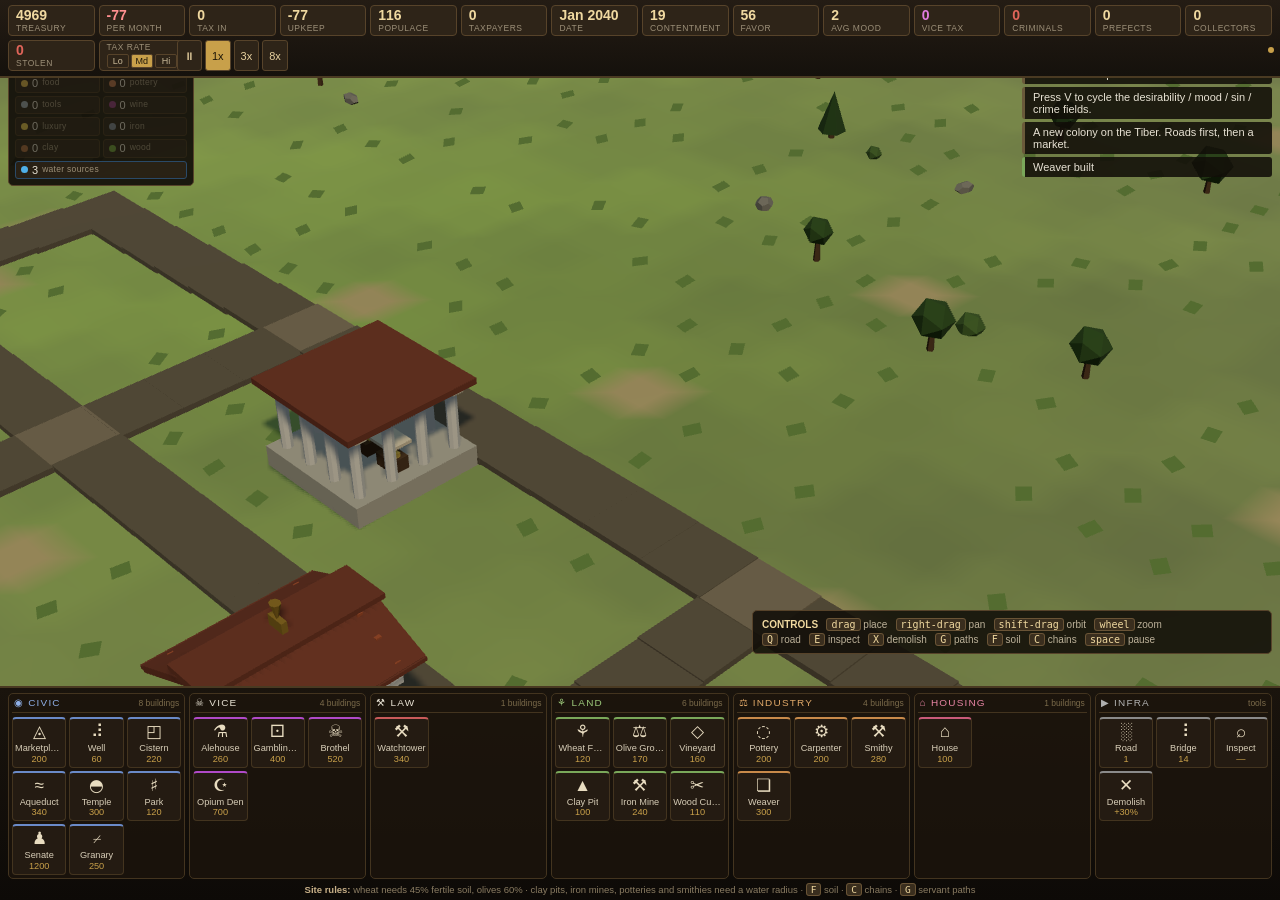
==== commit c1c41775: "Delete the intro modal; fix index.html/roma.html drift that left the live site 3h stale The repo shi" ====
--- a/roma.html
+++ b/roma.html
@@ -122,17 +122,6 @@
  font-size:9px;padding:1px 0;cursor:pointer}
 .stat .trbtns button.on{background:#c8a04a;color:#1a1408}
 
-/* ================= intro ================= */
-#intro{position:fixed;inset:0;background:rgba(8,6,4,.93);z-index:50;display:flex;align-items:center;justify-content:center}
-#intro .card{max-width:700px;background:#1d160e;border:2px solid #57432a;border-radius:8px;padding:20px 26px}
-#intro h1{margin:0 0 2px;color:#f0d9a0;font-size:32px;letter-spacing:3px}
-#intro h2{margin:0 0 12px;color:#9c8f78;font-size:12px;font-weight:normal}
-#intro ul{padding-left:18px;margin:0;columns:2;column-gap:22px}
-#intro li{margin:4px 0;font-size:12px;line-height:1.45;break-inside:avoid}
-#intro button{margin-top:14px;background:#c8a04a;color:#1a1408;border:none;border-radius:4px;
- padding:9px 22px;font-size:15px;cursor:pointer;font-weight:bold}
-#intro b{color:#f0d9a0}
-
 </style></head><body>
 <div id="top"></div>
 <div id="stockpanel"><h4>Stockpile</h4><div id="res"></div></div>
@@ -151,22 +140,6 @@
   <div id="dock"></div>
   <div id="docknote"><b>Site rules:</b> wheat needs 45% fertile soil, olives 60% &middot; clay pits, iron mines, potteries and smithies need a water radius &middot; <kbd>F</kbd> soil &middot; <kbd>C</kbd> chains &middot; <kbd>G</kbd> servant paths</div>
 </div>
-<div id="intro"><div class="card">
-<h1>ROMA</h1><h2>a Caesar III style city builder &middot; servant carts on real paths</h2>
-<ul>
-<li><b>Roads first.</b> A building needs a road touching its edge, and that road must reach the Marketplace.</li>
-<li><b>Servants path point-to-point.</b> A cart spawns at the market, runs <b>A* over the road network</b> to that
-    household's doorstep, delivers, then A*s back. Press <b>G</b> to see every route.</li>
-<li><b>Water is a radius, not a cargo.</b> <b>Well</b> = 6 tiles. <b>Cistern</b> = 12 but needs its own supply.
-    <b>Aqueduct</b> = 18 but must touch a well or cistern. Chain them to push water across the map.</li>
-<li><b>Clay needs water.</b> Clay pits, iron mines, potteries and smithies all stall without a water radius.
-    Woodcutters do not, and they slowly strip the soil around them.</li>
-<li><b>Soil matters.</b> Wheat needs 45% fertility, olives 60%. Press <b>F</b> for the overlay.</li>
-<li><b>Ladder:</b> food &rarr; pottery &rarr; tools &rarr; wine/luxury.
-    Tent &rarr; Hovel &rarr; Domus &rarr; Townhouse &rarr; Mansion.</li>
-</ul>
-<button onclick="document.getElementById('intro').style.display='none'">Found the colony</button>
-</div></div>
 <script>/**
  * @license
  * Copyright 2010-2023 Three.js Authors
